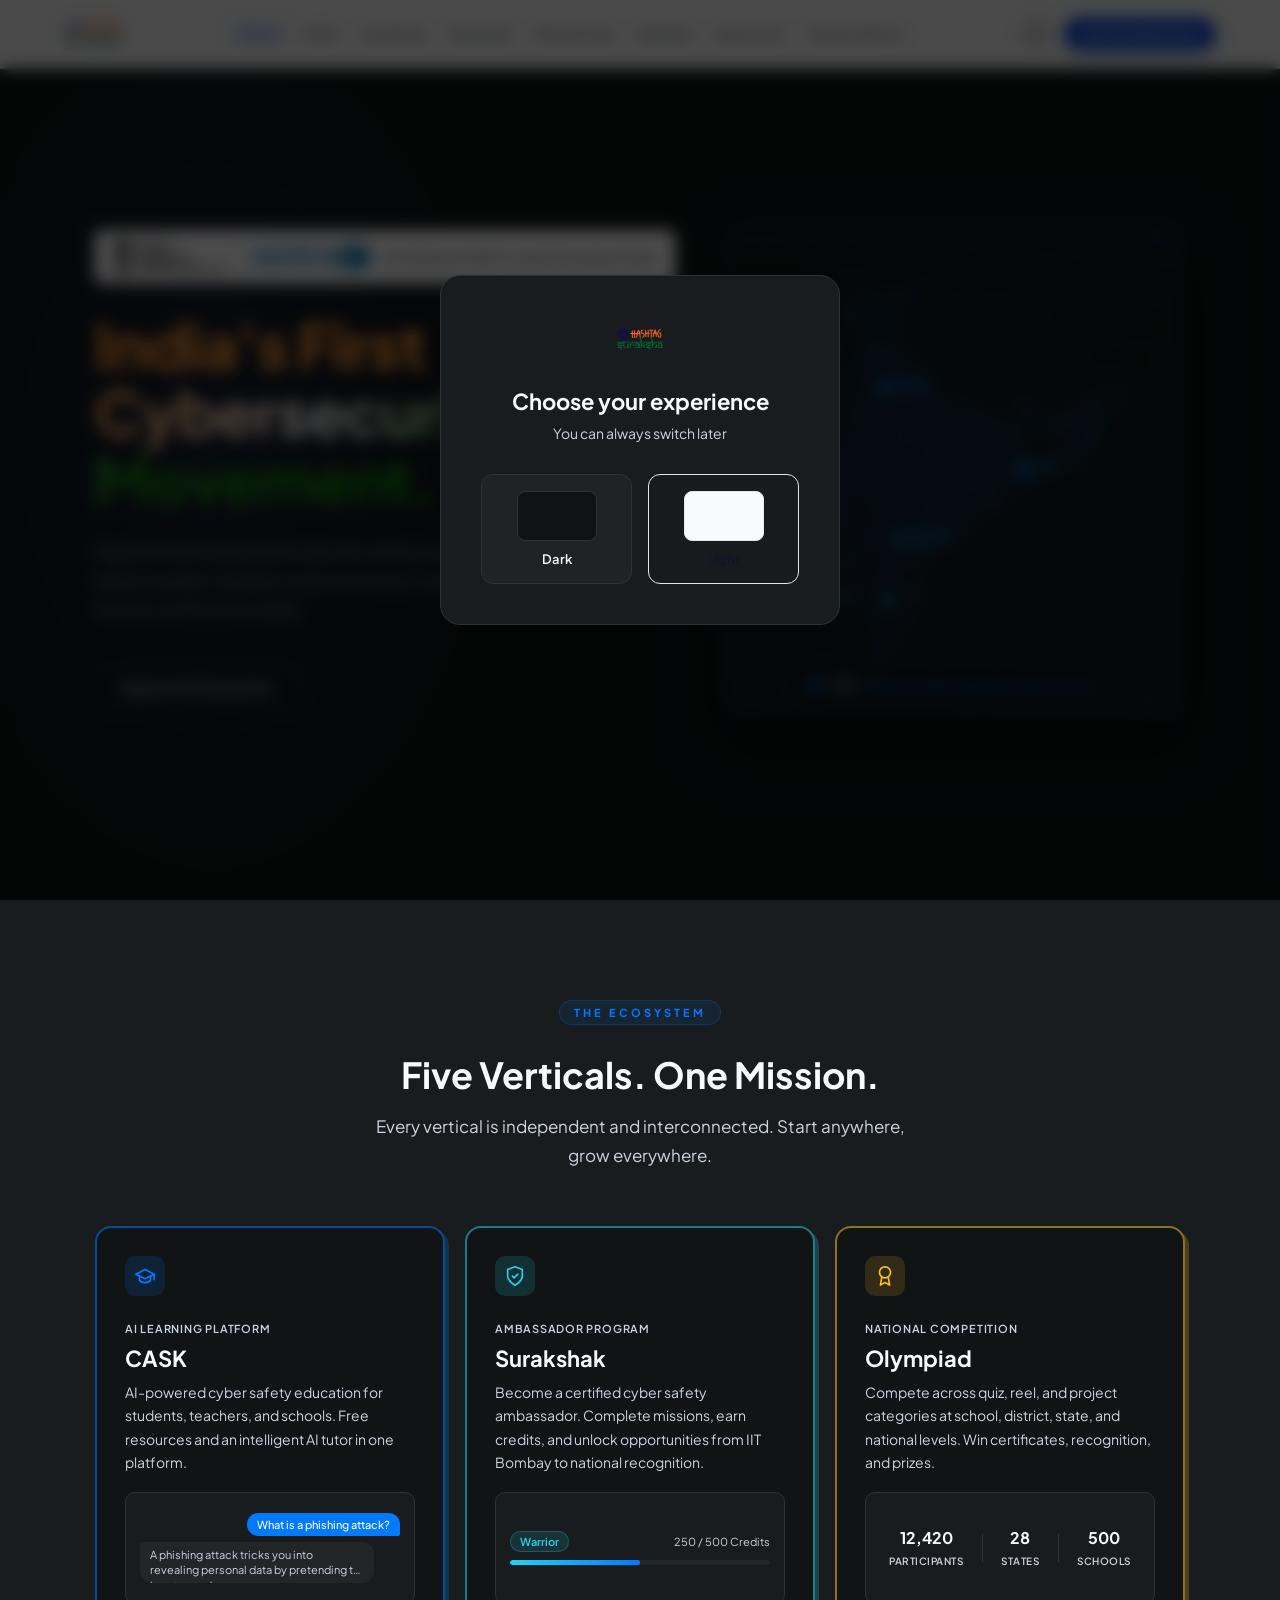
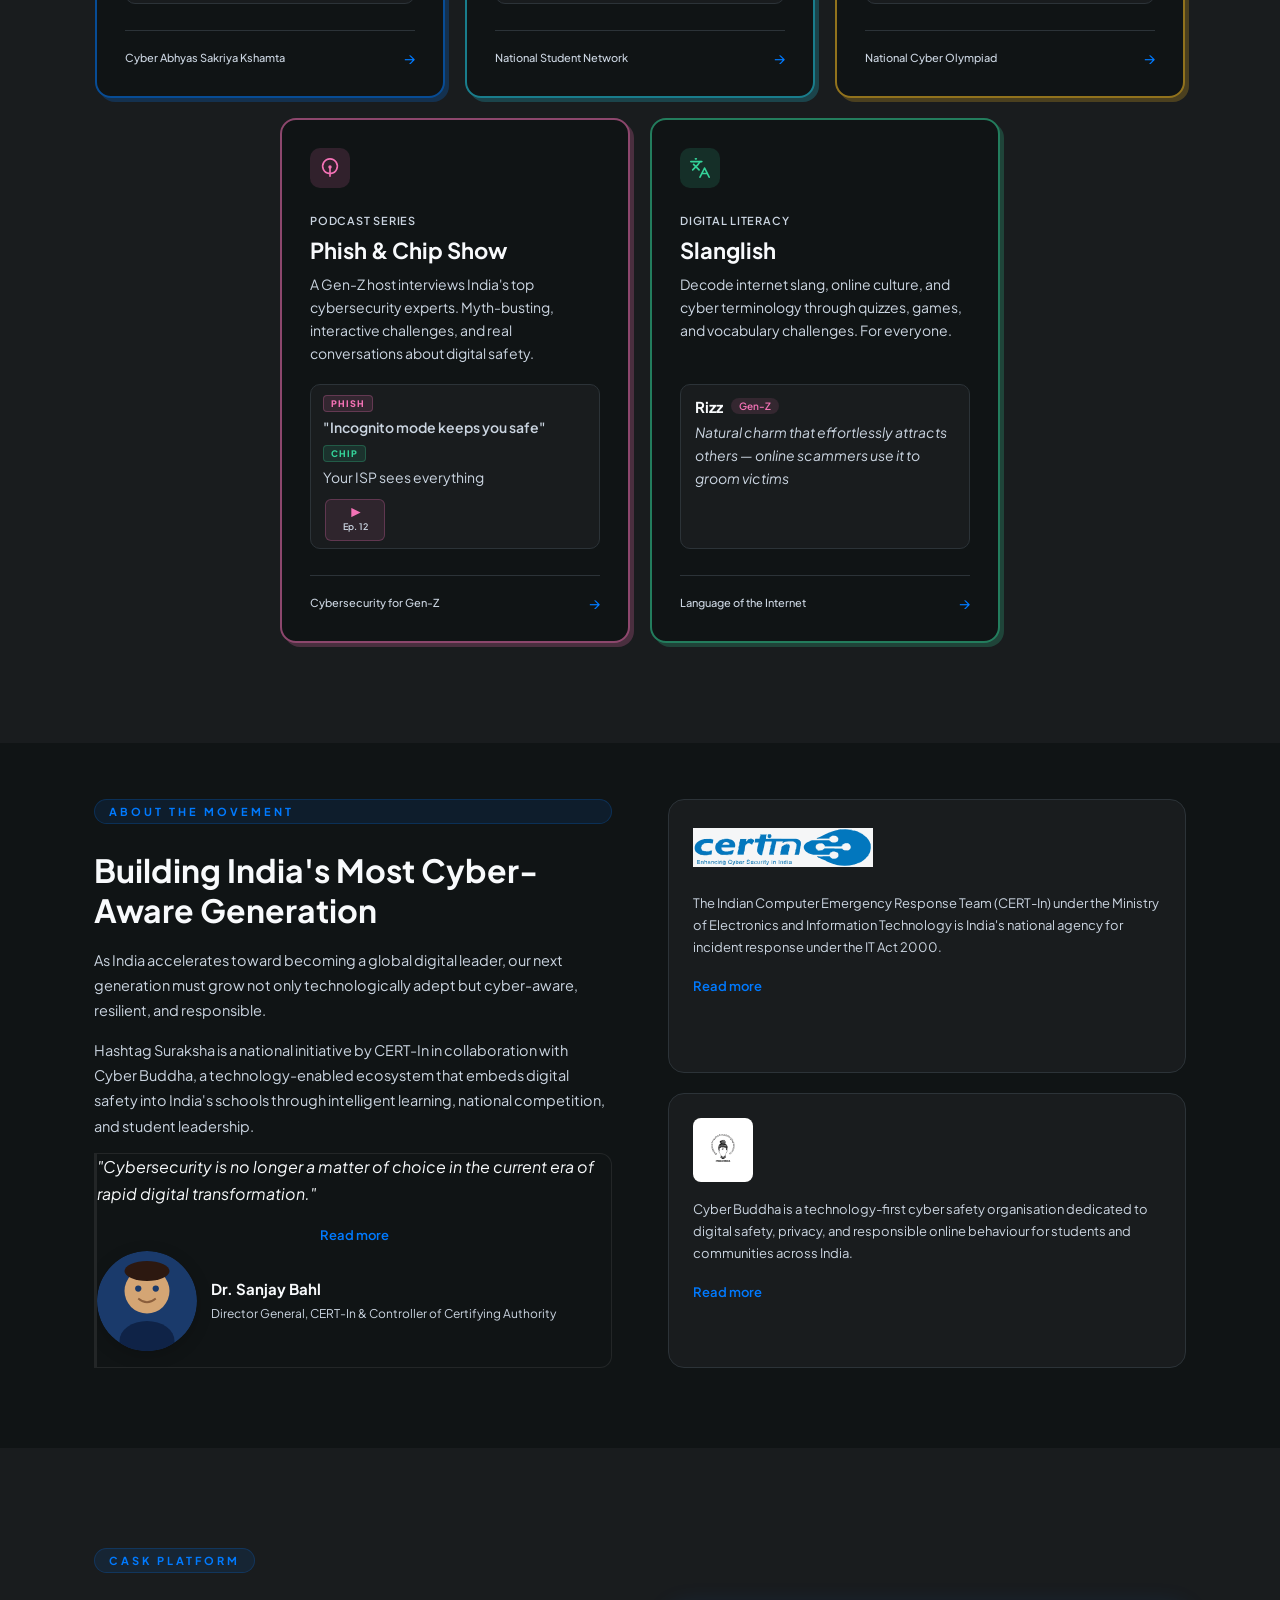
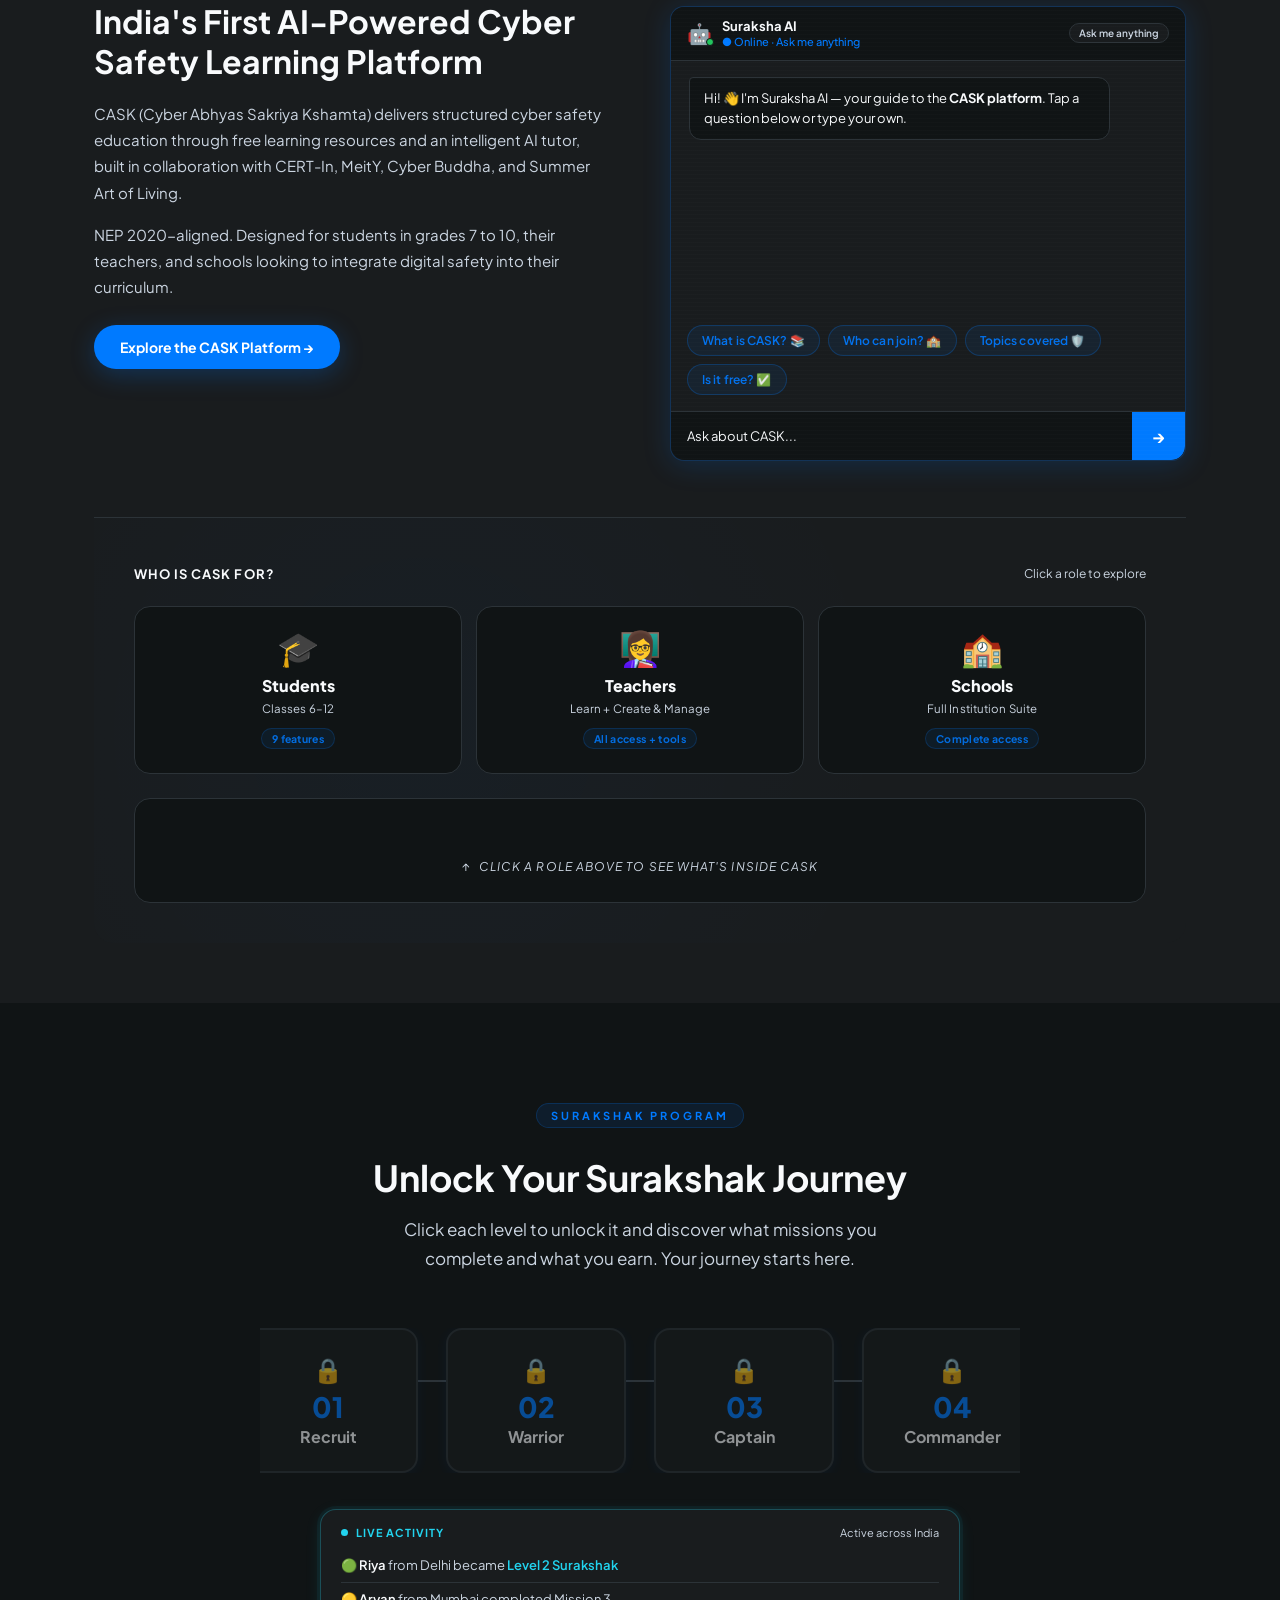
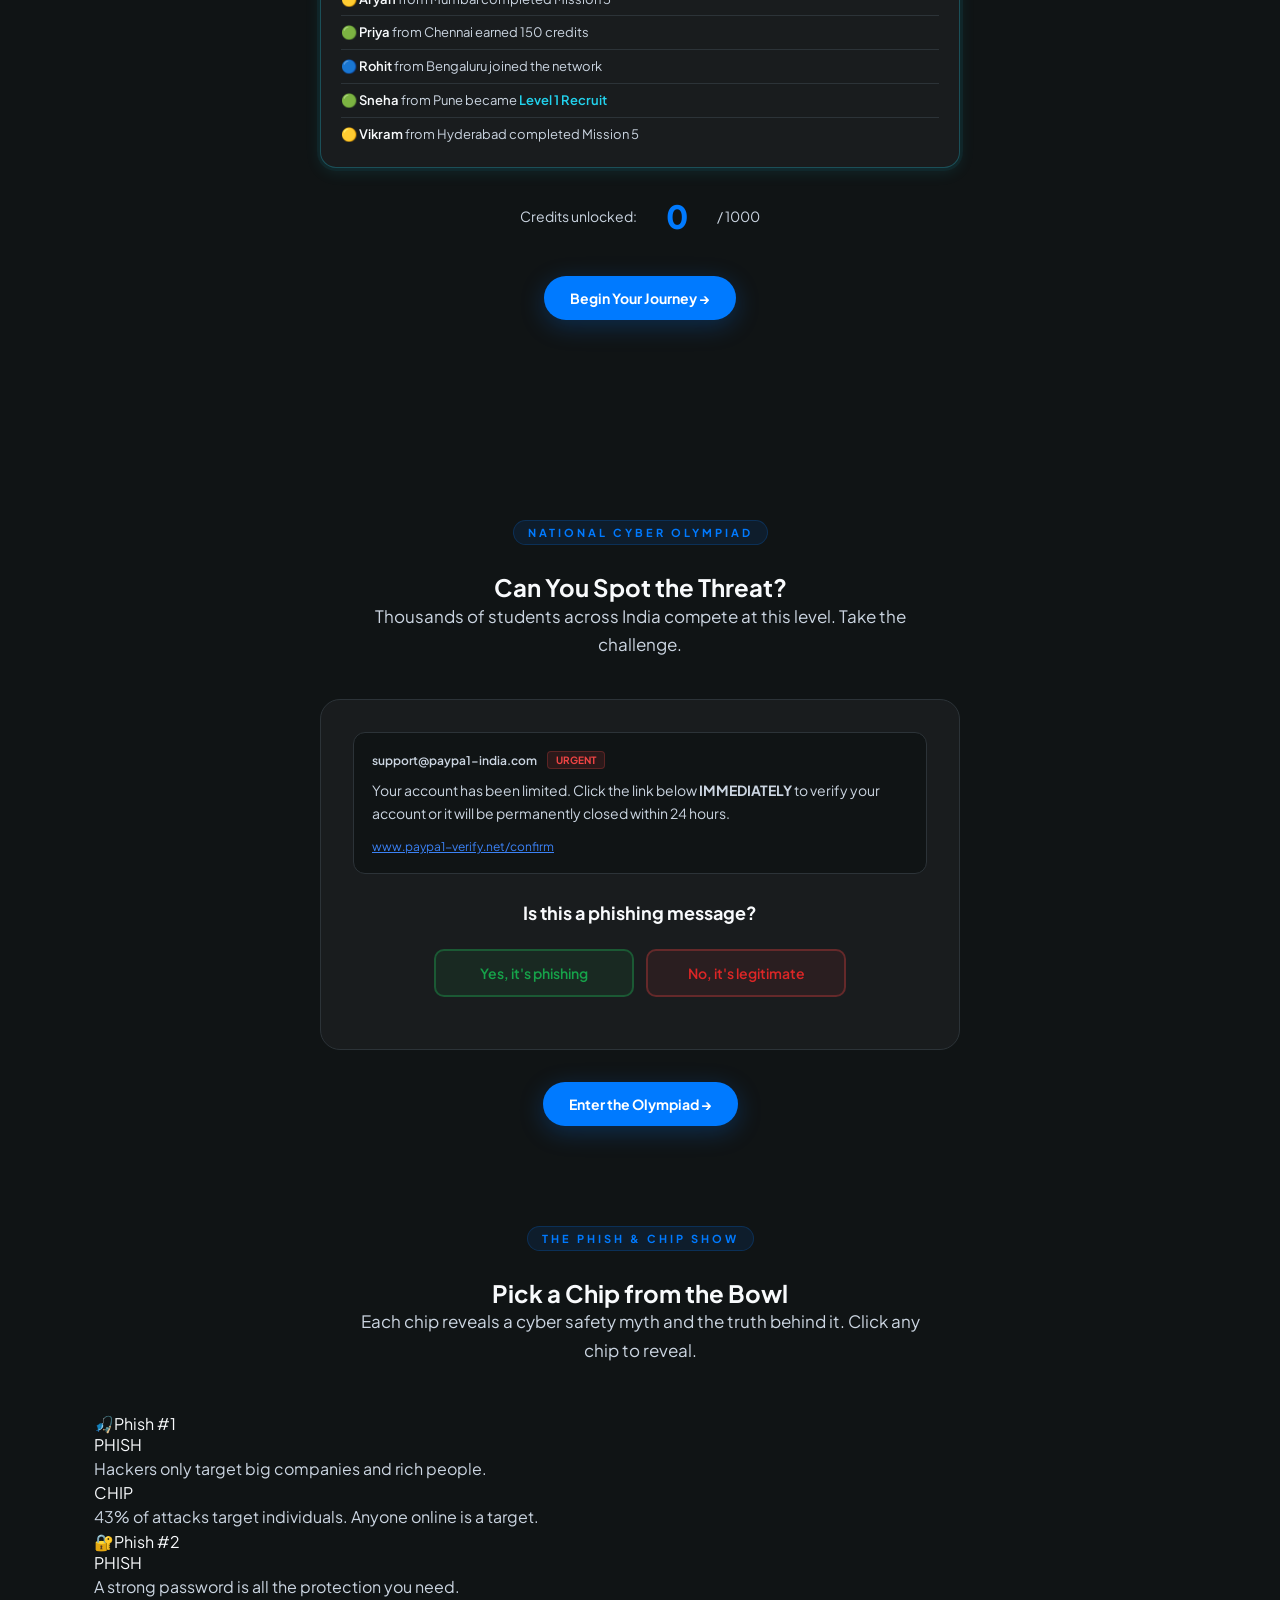
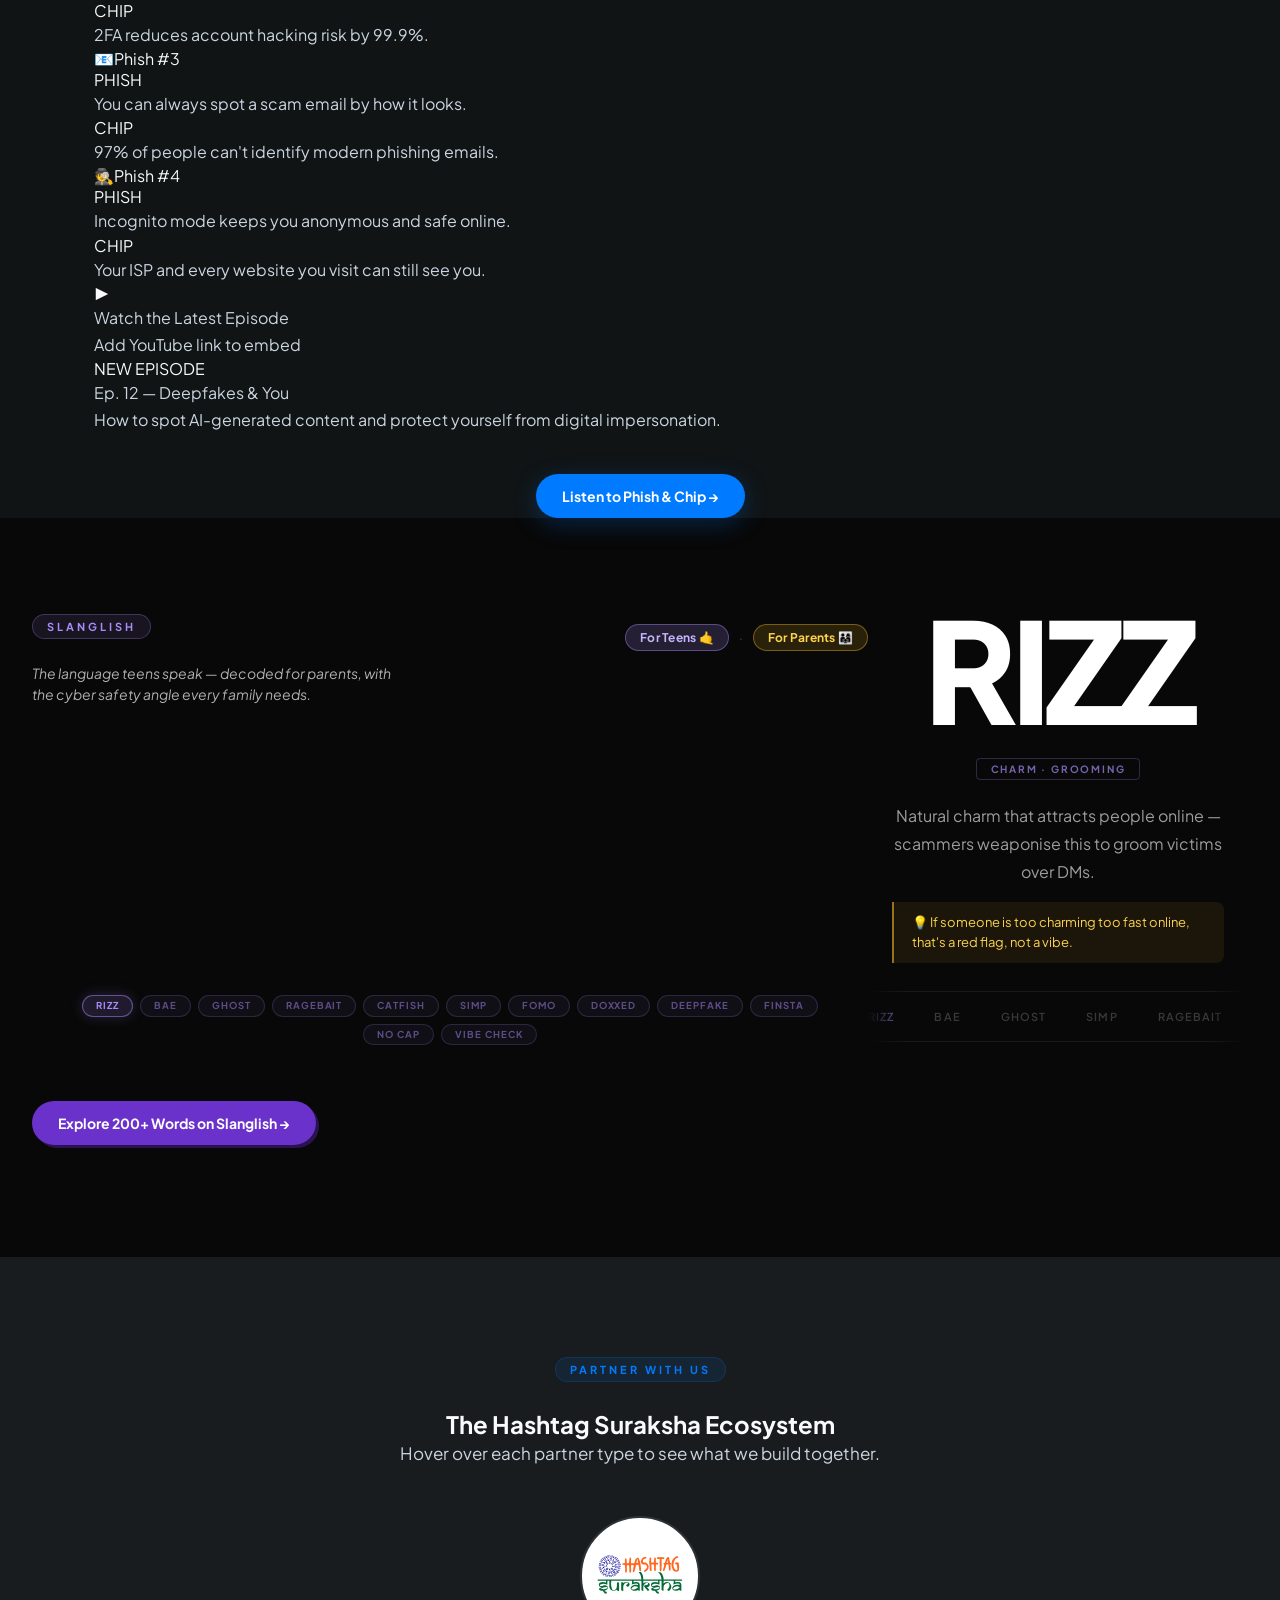
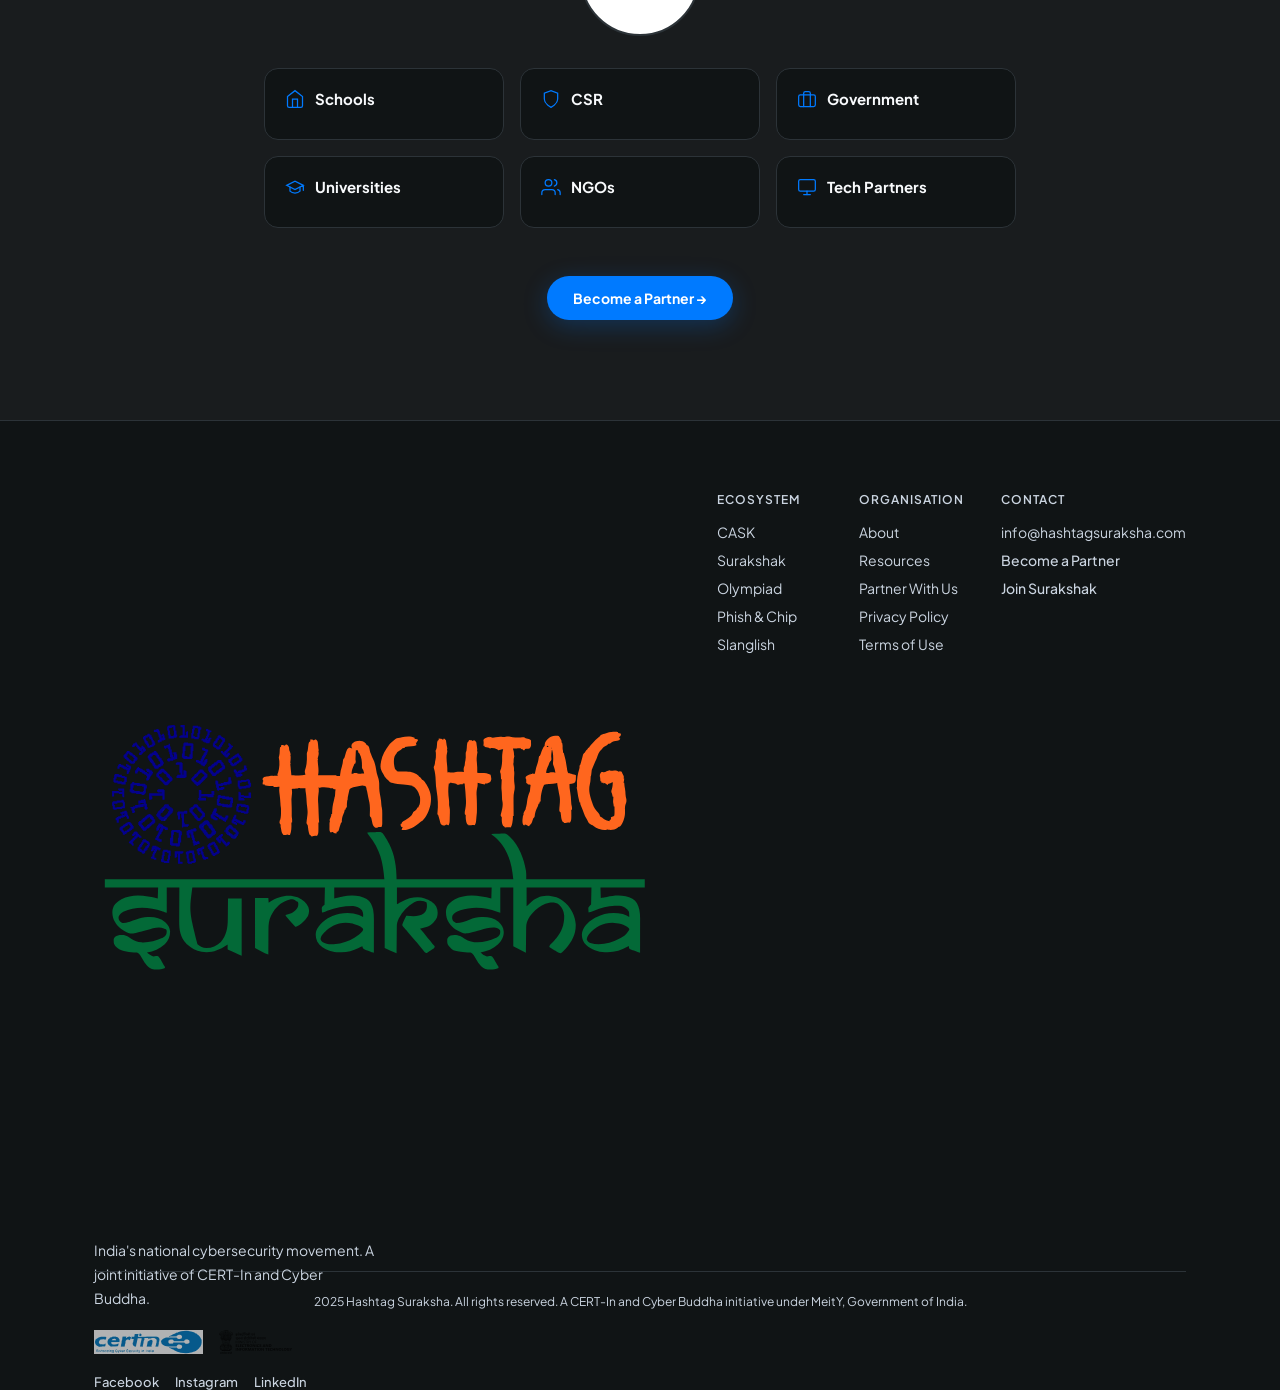
==== map-backup.html @ c699fbd9 "first commit" ====
<!DOCTYPE html>
<html lang="en" data-theme="dark">
<head>
  <meta charset="UTF-8" />
  <meta name="viewport" content="width=device-width, initial-scale=1.0" />
  <title>Hashtag Suraksha — India's National Cyber Safety Movement</title>
  <meta name="description" content="India's national cybersecurity movement. CASK, Surakshak, Olympiad, Phish and Chip, Slanglish. Backed by CERT-In and MeitY." />
  <link href="https://fonts.googleapis.com/css2?family=Plus+Jakarta+Sans:ital,wght@0,400;0,500;0,600;0,700;0,800;1,400&family=Yatra+One&display=swap" rel="stylesheet" />
  <link rel="stylesheet" href="style.css" />
  <link rel="stylesheet" href="global.css" />
  <link rel="stylesheet" href="home.css" />
</head>
<body>

  <div id="cursorGlow" class="cursor-glow"></div>

  <!-- THEME CHOOSER -->
  <div id="themeChooser" class="theme-chooser" role="dialog" aria-modal="true" aria-label="Choose your theme">
    <div class="theme-chooser-inner">
      <div class="theme-chooser-logo">
        <img src="assets/logo-suraksha.svg" alt="Hashtag Suraksha" />
      </div>
      <h2 class="theme-chooser-title">Choose your experience</h2>
      <p class="theme-chooser-sub">You can always switch later</p>
      <div class="theme-options">
        <button class="theme-option" data-theme="dark" aria-label="Dark mode">
          <div class="theme-preview dark-preview"></div>
          <span>Dark</span>
        </button>
        <button class="theme-option" data-theme="light" aria-label="Light mode">
          <div class="theme-preview light-preview"></div>
          <span>Light</span>
        </button>
      </div>
    </div>
  </div>

  <!-- NAV -->
  <nav class="nav" id="navbar">
    <div class="nav-inner">
      <a href="index.html" class="nav-logo">
        <img src="assets/logo-suraksha.svg" alt="#Suraksha" class="nav-logo-img" />
      </a>
      <ul class="nav-links">
        <li><a href="index.html" class="active">Home</a></li>
        <li><a href="platform.html">CASK</a></li>
        <li><a href="surakshak.html">Surakshak</a></li>
        <li><a href="olympiad.html">Olympiad</a></li>
        <li><a href="phishnchip.html">Phish &amp; Chip</a></li>
        <li><a href="slanglish.html">Slanglish</a></li>
        <li><a href="resources.html">Resources</a></li>
        <li><a href="partner.html">Partner With Us</a></li>
      </ul>
      <div class="nav-right">
        <button id="themeToggle" class="theme-toggle-btn" aria-label="Toggle theme">
          <svg class="icon-sun" viewBox="0 0 24 24" fill="none" stroke="currentColor" stroke-width="2"><circle cx="12" cy="12" r="5"/><line x1="12" y1="1" x2="12" y2="3"/><line x1="12" y1="21" x2="12" y2="23"/><line x1="4.22" y1="4.22" x2="5.64" y2="5.64"/><line x1="18.36" y1="18.36" x2="19.78" y2="19.78"/><line x1="1" y1="12" x2="3" y2="12"/><line x1="21" y1="12" x2="23" y2="12"/><line x1="4.22" y1="19.78" x2="5.64" y2="18.36"/><line x1="18.36" y1="5.64" x2="19.78" y2="4.22"/></svg>
          <svg class="icon-moon" viewBox="0 0 24 24" fill="none" stroke="currentColor" stroke-width="2"><path d="M21 12.79A9 9 0 1 1 11.21 3 7 7 0 0 0 21 12.79z"/></svg>
        </button>
        <a href="surakshak.html" class="nav-cta">Join the Movement</a>
      </div>
      <button class="hamburger" id="hamburger">&#9776;</button>
    </div>
    <div class="mobile-menu" id="mobileMenu">
      <a href="index.html">Home</a>
      <a href="platform.html">CASK</a>
      <a href="surakshak.html">Surakshak</a>
      <a href="olympiad.html">Olympiad</a>
      <a href="phishnchip.html">Phish &amp; Chip</a>
      <a href="slanglish.html">Slanglish</a>
      <a href="resources.html">Resources</a>
      <a href="partner.html">Partner With Us</a>
      <a href="surakshak.html" class="mobile-cta">Join the Movement</a>
    </div>
  </nav>

  <!-- HERO -->
  <section class="hero" id="home">
    <div class="container">
      <div class="hero-inner">

        <!-- LEFT: Text -->
        <div class="hero-text">
          <div class="cert-govt-bar">
            <img src="assets/meity.svg" alt="Ministry of Electronics and Information Technology" class="cert-govt-logo" />
            <div class="cert-govt-divider"></div>
            <img src="assets/certin.svg" alt="CERT-In" class="cert-govt-logo" />
            <span class="cert-govt-text">An initiative of CERT-In under the aegis of MeitY</span>
          </div>
          <h1 class="hero-headline"><span class="hero-gradient-text">India's First<br />Cybersecurity<br />Movement.</span></h1>
          <p class="hero-sub">A government-backed ecosystem dedicated to making every Indian student, teacher, and community cyber-safe, digitally literate, and future-ready.</p>
          <div class="hero-actions">
            <a href="#ecosystem" class="btn-hero-outline">Explore the Ecosystem</a>
          </div>
        </div>

        <!-- RIGHT: Premium India Cyber Map Card -->
        <div class="hero-map-col" aria-hidden="true">
          <div class="hero-map-card">

            <!-- Corner brackets -->
            <div class="bracket-tl"></div>
            <div class="bracket-tr"></div>
            <div class="bracket-bl"></div>
            <div class="bracket-br"></div>

            <!-- Coordinate grid -->
            <div class="coord-grid"></div>

            <!-- Scan line -->
            <div class="map-scan-line"></div>

            <!-- Ambient glow -->
            <div style="position:absolute;left:50%;top:45%;transform:translate(-50%,-50%);width:70%;height:80%;background:radial-gradient(ellipse, rgba(0,122,255,0.07) 0%, transparent 70%);pointer-events:none;"></div>

            <!-- Top HUD bar -->
            <div style="position:absolute;top:0;left:0;right:0;display:flex;justify-content:space-between;align-items:center;padding:10px 16px;border-bottom:1px solid rgba(0,122,255,0.1);font-size:9px;font-weight:700;letter-spacing:0.12em;text-transform:uppercase;color:rgba(0,122,255,0.55);z-index:10;font-family:var(--font-ui);">
              <span>SYS:SURAKSHA // MAP-V2</span>
              <span id="heroLiveTime" style="color:rgba(0,122,255,0.4);">00:00:00</span>
              <span>COORD: 20.59°N 78.96°E</span>
            </div>

            <!-- Main SVG Map — Simplemaps accurate India boundaries -->
            <svg viewBox="0 0 1000 1000" fill="none" xmlns="http://www.w3.org/2000/svg" preserveAspectRatio="xMidYMid meet" style="position:absolute;inset:0;width:100%;height:100%;">
              <defs>
                <filter id="mapGlow" x="-15%" y="-15%" width="130%" height="130%">
                  <feGaussianBlur stdDeviation="4" result="blur"/>
                  <feColorMatrix in="blur" type="matrix" values="0 0 0 0 0  0 0.478 0 0 1  0 0 0 0 1  0 0 0 0.6 0" result="coloredBlur"/>
                  <feMerge><feMergeNode in="coloredBlur"/><feMergeNode in="SourceGraphic"/></feMerge>
                </filter>
                <filter id="cityGlow" x="-200%" y="-200%" width="500%" height="500%">
                  <feGaussianBlur stdDeviation="6" result="blur"/>
                  <feColorMatrix in="blur" type="matrix" values="0 0 0 0 0  0 0.478 0 0 1  0 0 0 0 1  0 0 0 0.7 0" result="coloredBlur"/>
                  <feMerge><feMergeNode in="coloredBlur"/><feMergeNode in="SourceGraphic"/></feMerge>
                </filter>
                <filter id="outerGlow" x="-20%" y="-20%" width="140%" height="140%">
                  <feGaussianBlur stdDeviation="8" result="blur"/>
                  <feColorMatrix in="blur" type="matrix" values="0 0 0 0 0  0 0.478 0 0 1  0 0 0 0 1  0 0 0 0.25 0" result="coloredBlur"/>
                  <feMerge><feMergeNode in="coloredBlur"/><feMergeNode in="SourceGraphic"/></feMerge>
                </filter>
                <style>
                  #map-states path { transition: fill 0.2s, stroke 0.2s; }
                  #map-states path:hover { fill: rgba(0,122,255,0.18); stroke: rgba(0,122,255,0.55); cursor: default; }
                </style>
              </defs>

 <g id="map-states" fill="rgba(0,122,255,0.08)" stroke="rgba(0,122,255,0.32)" stroke-width="0.6" stroke-linecap="round" stroke-linejoin="round">
  <path d="M802.5 941.1l-0.2 0.4 0.3 0.4 0.5-0.1 0.4 0.8-0.1 0.3 0.2 0.7 0.1 0.8-0.1 1 0.4 0.2 0.4 0.8 0.1 1.1-0.2 0.3 0.4 0.4 0.2 0.6-0.5 0.5-0.2 0.6 0.2 0.3-0.6 0.3 0.2 0.5-0.3 0.4 0 0.6 0.5 0.2-0.4 1-0.3 0.2-0.4-0.5-0.5 0-0.2 0.4 0.1 0.5-0.5 0.7-0.6-0.2 0.2-1.2-0.4-0.2-0.4-0.6 0.2-0.4-0.5-0.4 0.1-0.5-0.4-0.7-0.4 0-0.2-0.5 0.3-0.3-0.2-0.7-0.4-0.2-0.2-0.6-0.4 0.1-0.3-0.6-0.3-0.2-0.5 0.1-0.1-0.8 0.1-1.1-0.2-0.1-0.2-1.1 0.6-0.4 0-1 0.3-0.4 0.7 0 0.6 0.1 0.6-0.7 1.4-0.1 0-0.3 0.5-0.3 0.6-0.1z m-3.7-5.6l0.3 0.6 0 0.7 0.9 0.6-0.1 0.5-0.3 0.3-0.5 1-0.5 0.2-0.7 0.5-0.3 0.7-0.6 0.5-0.5-0.7 0.1-0.6-0.2-0.5 0.3-0.4-0.1-1.1 0.8-0.5 1.3-0.4-0.1-1.2 0.2-0.2z m-9.1-16l0.8 0.5-0.2 0.9 0.5 0.4 0.3-0.3 0.8 0.9 0.4 1.1-0.4 0.7-0.5-0.8-0.7-0.2-0.5 0.2-0.6 0.5-0.6-0.2-0.3-0.3 0.1-0.7-0.8-0.5-0.2-0.5 0.4-0.4-0.1-0.5 0.4-0.5 0.5 0.1 0.7-0.4z m4.6-0.1l0.4 0.1 0.5 0.9-0.1 1.6-0.1 0.1-1.8-1.5 0.9-0.9 0.2-0.3z m0.8-2.7l0.3 0.4 0.1 1.2 0.2 0.6-0.2 0.2-0.6-0.8 0.3-0.4-0.3-0.3-0.2-0.7 0.4-0.2z m-1.4-2.9l0.5 0.1 0 0.8-0.5 0.7-0.5 0.2-0.1 0.6 0.6 0.7 0.1 0.5 0.5 0.3 0.1 0.6-0.3 0.8-0.9 0.1 0 0.9-0.4 0.1-0.2-1.1 1.1-0.5 0-0.6-0.3-0.2-0.8 0.9-0.1-0.7-0.7-1.3-0.1-1.4 0.6-0.3 0.4-0.3 0.1-0.7 0.9-0.2z m-8-1l0.5 1-0.4 0.2-0.5-0.6 0.4-0.6z m-3-2.5l0.5 0.3-0.3 1-0.2 0.9 0.8 0.9 1.1 0.5 0.3 0.4-0.3 0.5-0.8-0.2-1.1-0.6-0.6-0.7-0.5-0.7 0-1 0.3-0.9 0.8-0.4z m-2.2-3.2l0.3 0.3-0.1 0.6-0.5-0.3 0.3-0.6z m15.6-2.8l0.2 1.2 0.4 0.1 0.2 1.6-0.5 0 0-1.3-0.4-0.8 0.1-0.8z m-22.6-18.6l0.7 0.7 0.3 0.7 0.2 0.8-0.2 0.7-0.4 0.4-0.6 0.2-0.5-0.3-1.1 0.1-0.3-0.6 0-1.9 1.3 0 0.6-0.8z m-7.5-46l1.2 1 0.1 1.4 0.7 0.7-0.1 1.2 0.4 1.1 0 0.6-0.6 0.3 0.1 0.4-0.8 0.6-0.3 0.6 0.1 0.6 0.6 0.2 0.1 0.3-1 1.3 0 0.3-0.9 0.2-0.5-0.2-0.5-0.5-0.8-0.3-0.4 0-0.5 0.4-0.5-0.3 0.7-1.1 0.3-0.9-0.3-0.9-0.4-0.5-0.4 0 0.1-1.5-0.2-0.6 0-1.1 0.5 0 0.5-0.2 0.5-1 0.7-0.5 0.1-0.6 0.5-0.2 0.4-0.5 0.6-0.3z m3.5-17.1l0.7 0.6 0.5 1.6-0.6 1 0.8 0.2-0.1 0.5-1.4 0.7-1.1 0-0.5-0.6 0.3-0.4-0.1-0.5 0.9-0.1 0.1-1-0.4-0.5 0.2-0.8 0.4-0.8 0.3 0.1z m-0.9-2.2l0.2 0.7-0.5-0.1 0.3-0.6z m-10.7-0.1l0.6 0 0.8 0.2 0 0.9 0.1 0.5-0.4 0.5-0.2-0.2-1-0.1-0.2-0.5 0.3-1.3z m8.8-0.3l0.1 0.3 0.6 0 0 0.5-0.3 0.4-0.5 0-0.1-0.9 0.2-0.3z m13.2-6.7l0.3 0.2 0.8-0.2 0.3 0.2-0.6 0.7-0.9-0.5 0.1-0.4z m-11.7-3.7l0.3 0.9-0.3 0.2 0-1.1z m10.2-1.6l0.4-0.3 0.6 0.4 0.1 0.9 0.8 1.4 0.5 1.4-0.3 0.4-0.5-0.1-0.1-0.4-0.9-1.4-0.4 0.1-0.4-0.9-0.7-0.2-0.1-0.5 0.5-0.2 0.5-0.6z m0.6-2.1l0.4 0.1-0.2 1.6-0.2 0.1-0.8-0.8 0-1 0.8 0z m1-1.4l0 0.5 0.2 0.4 0.1 0.8 0.5 0.6-0.1 0.4-0.3 0.4-0.4-0.6-0.5-0.2 0-0.9-0.9-0.1-0.3-0.3-0.2-0.6 0.2-0.2 0.8 0.3 0.9-0.5z m1.2-1.5l0.4 0.5 0.3 1.3-0.2 0.5 0.1 0.6-0.2 0.5-0.4 0.1-0.9-1.3 0.5-1.6 0.4-0.6z m-10.1-0.7l0.1 0.2 0.3 1.7 0.6-0.4 0.5 0.2 0 0.6-0.5 1.2-0.1 0.6 0.5 0.5 0.6 1.2-0.3 0.3-0.6-0.4 0.4 1.3-0.8 0.4-0.3 0.6 0.4 1.5 0.4-1 0.9-0.1 0.3 0.3-0.3 0.9 0.3 0.6-0.9 4.3-0.4 0.3-0.6 0.1-0.5 0.3-0.1 0.8-0.4 0.4-0.4-0.1 0 0.6 0.6 0 0.7-0.9 0.8-0.3 0.3 0.3-0.1 1.5-0.6 1.5-0.2 0.9 0.1 0.2-0.5 0.8-0.3-0.5-0.9 0-0.5-0.4 0.1-0.8-0.6-0.6-0.6-0.6 0.1-1.1-0.4-0.9 0.1-0.7-0.3-0.8-0.4 0.1-0.3 0.6-0.3-0.8 0.1-1.4-0.3-1.6-0.5 0.1-0.3-0.6 0.3-0.7 0-0.6 0.3-0.3 0.2-0.5 0.6-0.6 0.3 0.5 0.3 1 0.6 0.5-0.1-1.4 0.1-0.5 0.1-1.9 0.3-1.5-0.1-0.3 0.1-0.8 0.2-0.6 0.4-1.6 1.2-1.6 0.3 0z m0.8-0.2l0.2 0.3 0.7 0.1 0.1 0.8-0.1 0.5-1.1-0.2 0-1.1 0.2-0.4z m4.7-0.3l0.3 0.7-1.2-0.2 0.9-0.5z m4.8-0.2l0.3 0.7-0.1 0.4-0.5-0.1 0.1-0.9 0.2-0.1z m-10-1l0.3 0.1-0.3 1.3-0.3-0.6 0.3-0.8z m6.3 0.5l-0.5 0.6-0.6-0.6 0.3-0.4 0.4 0.4 0.4 0z m-4.5-0.9l0.4 0.2 0.5-0.2 0.5 0.3 0.8-0.1 0.3 0.1 0.5 1.2-0.8 0.3 0.4 0.6 0.1 0.9-0.6-0.3-0.2 1.2-0.3-0.2-1 1.7-0.2 0.7-0.8 0.6-0.7-0.6 0.1-0.4 0.7-2.2 0.1-0.7-0.1-0.7-0.4-0.2-0.3-0.3 0.3-0.9 0.3 0.3 0.5-0.6-0.1-0.7z m29.1-0.3l0.5 0.8 0.5 0.3-0.1 0.4 0.2 0.9-1.1 0-0.4-0.2-0.3-1.2 0.2-0.6 0.5-0.4z m-27-2.4l0.5 0.1 0.5 0.4-0.7 0.3-0.5-0.4 0.2-0.4z m2.8-0.2l-0.4 0.4 0 0.5-0.3 0.7-0.3-0.2 0.2-0.6 0.1-0.9 0.5-0.3 0.2 0.4z m-6.7-11.6l0 1.5-0.5-0.6 0.5-0.9z m5.1-2.4l0.3 0.2 0 0.7 0.5 0 0.5 1.6 0.2 0.5-0.5 0.7 0.1 0.4 0.6 0.4 0.1 0.7 0.4 0.3-0.4 0.6 0 0.4-0.2 1.1 0 1 0.1 0.8 0.4 1-0.4 1.6-0.4-0.3-0.3 0.4 0.4 0.5-0.2 0.4-0.5 0.4-0.2 0.7-0.5-0.5-0.6 0.3-1.3-0.3 0.3 0.9 0.9 1.2 0.4 0.9-0.3 0.3-0.5-0.1-0.7 0.4-0.6-0.4-0.4 0.3-0.7-0.4-0.6 0.5-0.8 0-0.5-1-0.1-2.4 0.2-0.8-0.1-0.5 0.2-0.6-0.4-0.7 0.1-0.7 0.3-0.5 0-1-0.4-0.4 0.4-0.2 0.2-0.6 0.6-0.1-0.1-0.4 0.3-0.5-0.4-0.7 0.3-0.1 0-0.7-0.3-0.5-0.3-1.3 0.1-1.1 0.4 0 0.9-1 0.6 0 0-0.7 0.9-0.2 0.1 0.3 0.1 0 0.2-0.2 0.1 0.2-0.1 0.2 0.1 0.1 0.9-0.2 0.4-0.4 0.2-0.5z m-5.5-2.2l0.6 0.4 0.1 2.5-0.2 0.7-0.7 0.8 0 0.5-0.5 0.7-0.5-1.3-0.1-0.6 0.4-0.6 0.1-1 0.3-0.7-0.2-0.3 0.4-1 0.3-0.1z m8.5-0.1l-0.4 0.3-0.6 0.9-0.3-0.1 0-0.9 0.5 0.3 0.8-0.5z m-2.2-0.8l0.3 0 0.2 0.8-0.7-0.1 0.2-0.7z m36.8-12.4l0.1 0.7-0.5 0.3-0.2-0.5 0.6-0.5z m-34-3l0.3 0.7 0.1 1.2-0.2 0.6-0.1 0.7 0.1 1.1 0.4 0.4 0.3 1.2 0.5 0.6-0.2 0.5-0.5-0.2-0.4 0.2 0-0.8-0.4 0.2-0.6-0.2-0.7 0.5-0.4-0.7-0.2 0.4 0.1 0.5 0.5 0.1 0.9 0.5 0.9 1.3 0.4-0.1-0.1 0.8-0.6 1.6 0.1 1.1-0.2 0.2 0.2 1.1-0.2 0.7-0.6 1-0.5 0.2-0.5-0.1-0.3 0.4-0.6-0.7-0.2-0.7-0.4 0.3-0.4 0.9 0.2 0.6 0.8 0.7-0.3 0.5-0.5-0.1 0-0.7-0.7 0.1-0.2 0.5 0 0.5-0.5 0.3 0 0.9 0.4 0 0 0.6-0.4 0.1-0.2 0-0.2 0.1-0.1-0.1 0.1-0.2 0-0.2-1.2-0.2-0.2-0.4 0.2-0.6-0.2-0.5 0-0.8 0.6 0 0.1-0.5-0.7-0.4 0.1-1 0-1.1 0.7-0.4-0.3-0.7 0.9-0.5-0.9-0.2 0.6-1.7-0.1-0.7 0.6 0 0.1-0.6-0.4 0-0.5-0.5 0.6-0.7-0.5-0.1 0-0.7 0.3-0.2 0-0.8 0.5-0.6-0.3-0.6 0.8-0.2 0.3-0.4-0.3-0.5 0.1-0.8 0.7-0.1 0-0.5 0.8-0.1-0.5-0.9 0.2-0.1 1.2-0.2 0.3 0.4 0.5-0.2-0.3-0.5 0.3-0.3 0.6 0.4 0.1-0.7 0.3 0.1z m-0.4-2.9l0.3 0.4-0.3 0.5-0.8 0-0.1-0.6 0.9-0.3z m9.6-13.6l0.3 1-0.1 0.8-0.2 0.7-0.3-0.1 0.2-0.7-0.2-1.5 0.3-0.2z m7.5-21.1l-0.2 0.8-0.5 0 0.3-0.7 0.4-0.1z" id="INAN" name="Andaman and Nicobar">
  </path>
  <path d="M355.2 698.3l0.1-1.2-0.2-0.3 0.1-0.8-0.2-0.1-0.3-0.7 0.3-1.2-0.1-0.7-0.3-0.6-0.1-1.2 0.3-0.8 0-0.7-0.2-1.1 0.4-0.5 0.6 0 0.5-0.5 0.6-0.3 0.4 0.3 0.3-0.8-0.2-0.4-1.3-0.7-0.5-0.5-1-0.2-1.2 0.1-0.7 0.3-1-0.5-0.6 0.1-0.6-0.3-1.3-0.5-0.5-0.7-0.4-1.1 1.1-0.2 0.2-0.5 0.7 0.3 1.2-0.1 0-0.5 0.4-0.2 0.9-0.2 0-0.8-0.4-0.1-0.2-0.5 0.8 0 0.4-0.4 0.5 0 0-0.8 0.4-1-0.2-0.2-0.8 0.3-0.5-0.7 1.4-0.4 0.1-0.9-1.3-0.1 0.4-1.4 0-0.5 0.8 0.1 0.2-0.6-0.5-0.8 0.1-0.6-0.1-1.8 0.3-0.2-0.1-1.1 0.5-0.4-0.1-0.6 0.6-0.5-0.2-0.8-0.4-0.8 0-0.4-0.5-0.5 0.1-0.3-1.6-0.5-0.8-0.5-0.4-0.6 0.3-0.9 0.6 0 0-0.6-0.3-0.2 2-1.6-0.6-0.4 0.4-0.7 0.2-0.9-0.1-0.7 0.7 0 0.2 0.4 1-0.2 0-0.7 0.3-0.3-0.6-0.4 0-0.5 0.6-0.4 1.1 0.4 0-0.7 0.7 0.3 0.4 0 0-0.8 0.6-0.1 0.4-0.2 1 0.2 0.1-0.7-0.9-0.7-1 0-0.8-0.3-0.1-0.7-1 0.2-0.6-0.7-0.7 1-0.3-0.8-0.5 0.1-0.3-0.4-0.6-0.1 0-0.6 0.3-0.8-0.2-0.8 0.4-1.2 0.8-0.2 0.2-0.3 0.9-0.3 0.3 0.1 0.6-0.6-0.2-0.5-0.8-0.5-0.6-0.1 0.2-0.5 0.4-0.3 0-0.4 0.8-0.1 0.3-0.4 0.1-0.7 0.7-0.4-0.2-0.8 0.8 0.2 0.1-1.2 0.7-0.1 0.2-0.6-0.2-0.7-0.4 0-0.7-0.7-1.4-0.5-0.2-0.6 0.6-0.6 0.8-0.2 0.1-0.5-0.2-0.8 0.1-0.7-0.5-0.3-0.3-0.8 0.5-0.8-0.4-0.7 0.8-1-0.8-0.4-0.6 0 0.5-0.5-0.4-0.7-0.7-0.2-0.2-0.7 0.8-0.7 0.1-0.9-0.8-0.2 0.1-0.4 0.9 0.1 0.6-0.2-0.3-0.7 0.1-0.5 0.7 0.3 0-0.5-0.4-0.3 0.3-1.3 1.2-0.2 0.1 0.5 0.3 0.3 1.5-0.8 0.5 0.1 0.5-1.1-0.1-0.9-0.4-0.7 0.1-0.9 0.5-0.4 1-0.1 0.4-0.7 0-0.4 0.6-1.1 0.4-1.1 1.9-0.7 0.9 0.3 0.1-0.6-0.5-0.5-0.7-0.3-0.4-0.5-0.1-0.6-0.7 0-0.5-0.1 0.4-1.2-1.1 0.1 0.1-1-1.4 0 0-1.1-0.2-0.2 0.1-1 1 0.3-0.1-0.6 0.1-0.8 0.5-0.1 0.3 0.5 0.4 0 0.1-0.8-0.3-0.5 0.4-0.7 0.1-0.6-0.2-0.3 0.6-1.7 0.5-0.4 0.4 0.1 0-0.6-1.1-0.2 0-0.5 1.4-0.5 0.4-0.4 0.6-0.3 0.8 0.6 0.2 0.4 0.7 0.2 0.5 0.6 0.5 0.3 0 0.6 0.3 0.3 0.7-0.5 0.4 0.3 0.8 0 0.6 0.4 0.9-0.3 0-1.1 0.3-0.7 0.1-0.8-0.5-0.6 0.3-1.3 1-1.1 0.7 0.1 0.6-0.7 0.7 0.2 0.4-0.5-0.1-0.6-0.3-0.5-0.1-1.6 0.4-0.4 0-0.9-0.6-1.5-0.5-0.2 0.4-0.8 0.9 0 0.1-0.4 0.7-0.3 0-0.6 0.4-0.6 0.2-0.8-0.2-0.7-0.6-0.2 0-0.8-1.2-0.3 0.4-1.8 0.7 0.9 1.3 0.1 0.1 0.8 0.3 0.4 0.9 0.4 1.3 0.2 0.4 0.7 0.9-0.8 1.6 0.2 0.5-0.1 0.5 0.2 2.2 0.7 0.4 0.6 0.6-0.4 0.7 0.1 0.6-0.1 0.6 0.6 1.1 0 0.3 0.8 0.2 1-0.2 1.2 0.9 0 0.7-0.4 0.7 0.1 0.7 0.5-0.1 0.9 0.4 0.8 0 0.3-0.7 0.5 0 0.3 0.7 0 0.4-0.3 0.7 0.6 0.9-0.1 0.3 0.4 1.1 0.1 0.1 0.4 0.9 0.4 0.8 0.9 0.6 0.3 0.8-0.2-0.3-0.6 0.2-0.7 0.6-0.5 0.1-0.9 0.2-0.5-0.3-1 0.5 0 1.3 0.6 0.3 0.7 0.7-0.2 0.8 0 0.1 0.3 1.1 0.8 0.8 0 0.4 0.5 0.4 0.6 1.1-0.6 0.1-0.7 0.7-0.2 0.2 0.7 0.5 0.4 0.7 0.3 0.2-0.2 0.2-0.9 0.4-0.8 0.5-0.3 1.1 0 0.9-0.2 0.8-0.6 1 0.2 0.4 0.5 0.6 0.3 0.4 0.9 1.3 1.1 0.9 0.2 1 1 0 0.5 0.7 1.2-0.2 1.4-0.2 0.5 0.1 1.1-0.4 0.4-0.7 1.6 0 0.7 0.6 0.8-1 1-1 0.6-0.3 0.5 0.1 1.3-0.1 0.5 0.3 0.2 0.6-0.3 0.9 0.1 0.3 0.6-0.1 1.3 0.3 1.1-0.1 2.3-0.4 0.6-0.8 0.2 0.6 1 0.4 0.3 2.2 0.6 0.2 0.4 0.4 0.1 0.3 0.8 1 0.5 0.7 0.7 1.4-0.5 0.3 0.5 0.5 0.1 0.4-0.6 1.2-0.2 0.6-0.4 0.8 0.9 0.6 1.8 0.6 1.1 0.7-0.6 0.4 0.4 0.6-0.4 1.3-0.6 1 0 0.7 0.3 0.5 0.9 1.9 1.2 0.4 0.5 0.5 0.2 0.1 0.7 0.4 0.7 0.8 0.5 0.4 0.6-0.1 0.4 0.6 0.4 0.3 1.3 0.6 1.2 0 0.5 0.6 0.7 0.4 1-1.4 0.7 0.1 1.3 0.7 0.3 1-0.1 0.6-0.8-0.1-0.9 0.2-0.3 1 0.3 0.2 0.5-0.5 0.2 0.2 1.7 0.2 0.3 1-0.1 1.2-0.6 0.3-0.3 0.5-0.1 0 0.7-0.6 0.6-0.1 1 0.5 1.3-0.1 0.4 0.3 1.1 0.3 2 0.3 0.2 0.3 2.2 0.2 0.7 0.5 0.7 0.7 0.2 0.5-0.1 0.6-0.9 1.7-1 0.9 0.2 1.7 1 1.7 0 1.9 0.1 0.7 0.1 0.4-0.5 0.3 0.2 0.9-0.2 0.3 0.5 2-0.3 0.6-0.4 1 0.4 0.8-0.7 0.1-0.5 0.5-0.6 0.7-0.2 0.4 0.7 1.5-1 0.6 0.7 0.4 0.8-0.3 0.3-0.5 0.1-0.3 0.3-0.7 0-0.7 0.5-0.1 0.5-0.7 0.5-1.4 0.1-0.4 0.6-0.7 0.3-0.3 0.4 0 0.9-0.5 0.6-0.5 1-0.6 0.6-0.3 0.6 0.6 0.5-0.6 0.9-0.2 2.6-1.5 1.9-0.5 0.3-0.2 0.3-0.8 0.2-1-0.4-0.2-0.5-0.5-0.1-0.9 1.5-0.6 0.5-1.4 0-0.7-0.2-0.5 0.6-0.1 1.1 0.3 0.4-0.5 0.6-0.5 0-1.6 0.6-0.6 0.2-0.6 0-0.4 0.5-1.2 0.2-0.8-0.2-0.6-0.5-0.7 0.1 0.2 0.9 0 0.7-0.7 0.1-0.5-0.1-0.1 0.6-0.3 0.4 0.2 0.4-0.2 0.8 0.1 0.5-0.7 0.7-0.3-0.3-2.1-0.5-0.6-0.3-1.1-0.1-1 0.4-0.3-0.5 0.5-0.3-0.7-0.8-0.9-0.2-1-0.6-0.3 0.4-1.4 0.7-0.3 0.5-0.1 0.8-0.3 0.5-0.5 0-0.2 0.6-0.7-0.2-0.6-0.9-0.1-0.6-0.8 0.6 0.6 1.2-0.5 0.5-0.3 0.7 1.1 0.4 1.2 0.4 0.9 0.6 0.4-0.7 0.8 0.3 0.3-0.4 1.1 0.7 0.4 0-0.1 0.7 0.1 0.8-0.6 0.1 0 1-0.2 0.3 0.8 0.5 0.3 0.6-0.9 0.7-2-0.4-0.9-0.4-0.1-0.7-0.9-0.4-0.1-0.4-0.5-0.2 0 0.5-0.7 0.6-0.4-1.3-0.7 0-0.4-0.4-0.2-1.2-0.3-1.3-1.1-1.5-0.5 0.2-0.7-0.5-0.6 0.1 0-0.7-0.3-0.1-0.5 0.6-0.6 0.6-0.3 0.5-0.7 0.1-0.5-0.2-0.1 0.7-1.1 0-0.2 0.8-0.8 0.8-0.5 1.3 0.6 0.3 0.6 0 0.2 0.8 0.8 0.3-0.5 1.2-0.1 0.8-0.9 0.9-0.7 0.6-0.5 0.9-0.8 0.8-0.5 0-0.6-0.2-0.3-0.3-0.5-1.1-0.3-0.3-1.4 0.2-0.8-0.9-0.2-0.2-0.7 0.3-0.7 0.8-1.1 0-0.8 0.5-0.2 0.4-1.3-0.1-0.7 0.6-1 0.3-1.1 0.1-1.3 0.6-0.2 0.4-0.4 0.3-2.2 0.1-0.8 0.1-1.4 0.4-0.2 0.5-0.8 0.7-0.2 0.8 0.4 1-0.5 0.5-0.2 2.2 0.4 0.7 0.1 1.1-0.1 1.4-0.5 0.6-0.9 0.4-1.4-0.6-1.5 0-0.7-0.2-0.7 0-0.7 0.4-0.9 0.3-1.4 0.8-0.1 0.7 0.5 1.3-0.6 0.7-0.8-0.4-0.2-1-0.2-0.4-0.7 0.2 0.1 1.9-0.8 1.1-0.9 0.7-1 0-0.6-0.1-0.8-0.4-0.5-0.5-0.9-1-0.9-0.1-1.2 1.1-1.7-0.4-1.2-0.3-1.3 0-1 0.6-0.8 0.2-0.6 0.7-0.7 0-0.6-0.2-0.5 0.3 0.2 0.9-0.3 0.7-0.1 0.9-0.4 0.4-0.7 0.2-0.7 0.5 0.1 0.3-0.5 1.1-1 0 0 0.4-0.7 0.2-1-0.4-0.4-0.8-0.3-0.8-0.6 0.1-0.4 1-0.8-0.4-1.2 0-1.2-0.6-0.5 0.1-0.3 0.5-0.6 0-1 0.3-2.3-0.6-0.8 0.3-1.3-0.2-0.9-0.8-0.5 0.1-2.1-0.4z" id="INTG" name="Telangana">
  </path>
  <path d="M427.5 763.5l0.5 0.8-0.5 1.1-0.6-0.8 0.1-0.6 0.5-0.5z m57.7-87.2l0.7-0.2 0.9-0.2 0.4-0.5 0.3 0.5-0.1 0.6-0.5 0.9 0 1-0.6 0.2-0.4-0.9-0.8-0.3 0.3-0.5-0.2-0.6z m-130 22l2.1 0.4 0.5-0.1 0.9 0.8 1.3 0.2 0.8-0.3 2.3 0.6 1-0.3 0.6 0 0.3-0.5 0.5-0.1 1.2 0.6 1.2 0 0.8 0.4 0.4-1 0.6-0.1 0.3 0.8 0.4 0.8 1 0.4 0.7-0.2 0-0.4 1 0 0.5-1.1-0.1-0.3 0.7-0.5 0.7-0.2 0.4-0.4 0.1-0.9 0.3-0.7-0.2-0.9 0.5-0.3 0.6 0.2 0.7 0 0.6-0.7 0.8-0.2 1-0.6 1.3 0 1.2 0.3 1.7 0.4 1.2-1.1 0.9 0.1 0.9 1 0.5 0.5 0.8 0.4 0.6 0.1 1 0 0.9-0.7 0.8-1.1-0.1-1.9 0.7-0.2 0.2 0.4 0.2 1 0.8 0.4 0.6-0.7-0.5-1.3 0.1-0.7 1.4-0.8 0.9-0.3 0.7-0.4 0.7 0 0.7 0.2 1.5 0 1.4 0.6 0.9-0.4 0.5-0.6 0.1-1.4-0.1-1.1-0.4-0.7 0.2-2.2 0.5-0.5-0.4-1 0.2-0.8 0.8-0.7 0.2-0.5 1.4-0.4 0.8-0.1 2.2-0.1 0.4-0.3 0.2-0.4 1.3-0.6 1.1-0.1 1-0.3 0.7-0.6 1.3 0.1 0.2-0.4 0.8-0.5 1.1 0 0.7-0.8 0.7-0.3 0.2 0.2 0.8 0.9 1.4-0.2 0.3 0.3 0.5 1.1 0.3 0.3 0.6 0.2 0.5 0 0.8-0.8 0.5-0.9 0.7-0.6 0.9-0.9 0.1-0.8 0.5-1.2-0.8-0.3-0.2-0.8-0.6 0-0.6-0.3 0.5-1.3 0.8-0.8 0.2-0.8 1.1 0 0.1-0.7 0.5 0.2 0.7-0.1 0.3-0.5 0.6-0.6 0.5-0.6 0.3 0.1 0 0.7 0.6-0.1 0.7 0.5 0.5-0.2 1.1 1.5 0.3 1.3 0.2 1.2 0.4 0.4 0.7 0 0.4 1.3 0.7-0.6 0-0.5 0.5 0.2 0.1 0.4 0.9 0.4 0.1 0.7 0.9 0.4 2 0.4 0.9-0.7-0.3-0.6-0.8-0.5 0.2-0.3 0-1 0.6-0.1-0.1-0.8 0.1-0.7-0.4 0-1.1-0.7-0.3 0.4-0.8-0.3-0.4 0.7-0.9-0.6-1.2-0.4-1.1-0.4 0.3-0.7 0.5-0.5-0.6-1.2 0.8-0.6 0.1 0.6 0.6 0.9 0.7 0.2 0.2-0.6 0.5 0 0.3-0.5 0.1-0.8 0.3-0.5 1.4-0.7 0.3-0.4 1 0.6 0.9 0.2 0.7 0.8-0.5 0.3 0.3 0.5 1-0.4 1.1 0.1 0.6 0.3 2.1 0.5 0.3 0.3 0.7-0.7-0.1-0.5 0.2-0.8-0.2-0.4 0.3-0.4 0.1-0.6 0.5 0.1 0.7-0.1 0-0.7-0.2-0.9 0.7-0.1 0.6 0.5 0.8 0.2 1.2-0.2 0.4-0.5 0.6 0 0.6-0.2 1.6-0.6 0.5 0 0.5-0.6-0.3-0.4 0.1-1.1 0.5-0.6 0.7 0.2 1.4 0 0.6-0.5 0.9-1.5 0.5 0.1 0.2 0.5 1 0.4 0.8-0.2 0.2-0.3 0.5-0.3 1.5-1.9 0.2-2.6 0.6-0.9-0.6-0.5 0.3-0.6 0.6-0.6 0.5-1 0.5-0.6 0-0.9 0.3-0.4 0.7-0.3 0.4-0.6 1.4-0.1 0.7-0.5 0.1-0.5 0.7-0.5 0.7 0 0.3-0.3 0.5-0.1 0.3-0.3-0.4-0.8-0.6-0.7 0.8-0.5 0.4-0.7 0.9-0.4 0.3 0 1.5-0.5 0.4-0.3 0.6-0.2 1.8-1.1 0-0.6 0.6-0.4 0.6 0.4 0.4 0 0.3-0.6 0.6 0.4 1 0.1 0.1 0.4 0.8-0.2 0.4 0.9 0.5 0 0.6 0.4 0.5 0.1 0.1 0.4 0.7-0.2 0.1-0.7-0.3-0.7 0.2-0.4 0.6-0.4 0.5 0.6 0.4-0.3 0.4 0.1 0.2-1-0.3-0.3 0.1-1.4 0.6 0.5 0.2-0.4-0.4-0.7-1.1-0.4-0.1-0.6 0.7-0.5 0-0.5 0.2-1 0.8-0.1 0.4-0.4 0.3-0.7-0.3-0.3-1-0.1 0.4-0.6 0.4-0.3 0.3-0.6-0.7-1 0.5-0.4 0.5-0.8 0.8-0.8 0.3-0.6 1-1.1 0.2 0.6 0.5 0.3 0.6 0.1 0.2 1-0.3 0.3 0.3 0.4 0.7 0.2-0.5 0.8 0 0.6 0.5 0 1.3 0.6-0.3 1.4-0.1 1.1 0.1 0.7 0.5 0.2 0.6 0.6 0.5-0.5-0.1-0.3 0.5-1 0.9-0.2 0.2-0.3 0.8-0.1 0.5-0.5 0.4-0.1 0.5-0.6-0.2-0.5 0.3-0.6-0.3-0.8 0.6-0.6 0.5 0.2 1.4 0.8 0.4-0.2 0.2 0.6-0.1 0.4 0.4 0.6 0.7-0.1 0.2 0.3 0.7-0.2 0.5 0.1 0.4-0.6 0.5-0.1 0.8 0.2 0.4-0.2 0.3-0.4-0.6-0.8-0.2-0.5-0.5-0.3 0.9-0.9 0.6-1.1 0.4-0.5-0.4-0.3-0.6 0.3-0.5-0.4-0.2-0.5 0.3-0.4-0.8-0.3 0.4-0.5-0.3-1 1.1-0.4 0.7-1.5 0.3-0.2 1.2-1.7 0.5 0.4 0.5 0 0.5 0.4 1-0.1 0.5-0.3 0.7 0 0.4-0.9 0.6-0.3 0.5 0 1.1-0.2 0.3-0.4 0.7-0.4 0-0.4 0.4-0.3-0.7-0.4-1.1-1.4 0.4-0.3 0-0.6-0.9-0.2-0.4-0.2-0.2-0.7 0.6 0.1 0.2-0.6 0.5-0.1 0.2 0.5 0.7-0.2 0.6 0.1 0.2 0.5 0.7 0.9 0.6-0.3-0.4-0.7 0-0.5 0.7 0 0.1-0.7-0.4-0.3-0.1-1 0.5-0.2 0.4 0.6 0.3-0.3 0.3 1.2-0.6-0.1 0.1 0.5 1 0.2 0-0.7 0.5-0.7 0.8 0.1 0-0.8 0.7-0.5-0.3-0.8 0.7-0.6 0.7 0.8 0.3 0.8 0 0.3 0.7 0.9 0.5 0.9 0.1 0.8 0.6 0.3 0.5 1.7 0.7 0.5 0.2-0.5-0.4-0.8-0.4 0-0.2-1.1 1.3-0.7 0.7 1.7 0 0.4 0.6 0.7 0.2 0.6-0.2 0.5 0.2 0.6 0.6 0.4 0.1 0.6 1.1 0 0.7 0.3 1.3 0.2 0.7-0.1 1.1 0.6 0.5 0.9 0.7 0.2 1.2-0.6 0.6-0.3 0.6 0.2 1-0.5 0.8 0.4 0.4-0.1 0.7-0.4 0.4 0.2 0.9-0.3-0.1-0.5 0.4 0-0.3-1.6 0.8 0.4 0.7-0.9 0.6-0.2 0.5-0.7-0.3-0.7 0.6-0.8-0.1-0.3-0.2-0.2-0.1-0.2 0-0.2-0.3-0.5 0.2 0 0 0.2 0.5 0.3 0.9 0.5 0.1-0.4 0.1-0.4 0.3-0.4 0.2-0.1 0.3-0.4 1.1-0.2 0.3-0.4 0.2-0.1 0.1 0.1 0.2-0.1-0.1 0.8 0.4 0.6 0.3-0.5 0.3-0.4 0-0.1 0.3-0.2 0.1 0.1 0.1 0.1 0.2-0.2 0.3 0 0.2 0.1 0.2-0.4-0.5-0.5-0.3 0.2-0.2 0.1-0.2-0.5-0.3-0.1-0.3-0.6 0.9-0.2 0.5 0 0.4 0 0.1-0.4 0-0.6 0.4 0.2 0.5 0 0.1-0.1-0.1 0.8-0.1 0.1 0.1 0.3 0 0.1 0.6 0.3 0.3 0.2 0.8 0.5-2 2.9-0.6 0.2 0.1 0.4-1.5 1.4-0.7 0.9-0.3 1-0.6 0.6 0 0.6-0.7 0.7-1.1 1-1.3 1.7-0.1 0.4-2.1 2.2-0.2 0.9-1.9 1.6-1.8 1.7-1.8 1.9-0.8 1.4 0.1 0.4-1.6 1.1-1.6 0.8-1.7 0.9-1.7 0.6-0.7 0.6-2.1 0.8-2 1.1-1.2 0.8-0.7 0.6-2 1.4-0.3 0.4 0 0.5-0.8 0.9-1.1 0.7-1 0.8 0.1 0.3-0.3 0.5-0.7 0.4-0.3 1.3-0.5 0.5-0.1 0.4-0.9 0.7-0.3 0.9-0.8 0.4-0.4 0.5-0.1 0.5-1 0.9-0.5 0.3-0.2 0.7-0.5 0.5-1.1 0.5-0.4 0.4-1.5 0.5-0.7 0.3-1.3 0.6-0.7 0.4-0.6 0.8-0.9 0.3-0.7 0.5-1.1 0.4-0.5 0.4-0.8 0.2-2.2 1.1-1.5 0.7-2.2 1.3-2.5 1.6-1.2 0.9-1.4 1.1-2.9 2.9-0.8 0.9-0.7 1.4 0.2 0.4-0.4 0.6 0.1 0.5-0.6 0.1 0 0.9 0.5 0.8 0.3 0 0.9 0.6 0.7 0 0.6 0.2-0.2 0.8 0.1 0.3-0.4 1.6 0 0.5-0.7 0.1-0.5 0.6-0.5-0.3-1.6 0.1-0.7-0.5-0.5 0.6 0.4 0.2 0.6 0 0.9 0.5 0.3 0 0.1 0.7-0.2 0.4 0.6 0.5 0.6 1.3-0.2 0.5-0.3 0-0.5 0.6-1.1 0.4-4.1 2.1-1.2 0.7-2.3 1.3-1.4 0.2-1.4 0.5-1.9 1-1.5 0.7-0.9-0.6-1-0.1-2.4-0.3-0.5-0.4-0.9 0.2-1.1 0-2.1 0.3-2 0.8-1 0.6-1.1 1.2-0.7 1.2-0.3 0.9-0.1 0.9-0.4 1.2-1.3 2.4 0 0.6 0.1 0.7-0.4 0.3-1.1 0.9-1.1 1.3-0.8 0.8-0.6 0.8-0.1 0.7 0.3 0.7 0 0.6-0.2 0.3-1.7 0.9-0.5-0.1-2.2 0.3-0.4-0.1-0.5-0.9 0.2-0.4-0.5-1.4 0.5-0.2 0-0.5-0.7-0.8-2-0.5-0.8-0.1-1.1 0.1-2.1 0.5-1.6 0.6-1.6 0.7-1.8 1.1-1.2 0.8-0.8 0.8-1.1 1.3-0.9 2.1-0.3 1.4 0 0.3-0.3 0.7-0.4 1.4-2 2.6-0.5 0.8-0.4 1-0.4 1.4 0.2 1.2-0.1 0.7-0.5 1.1-0.5 1.9 0.1 1.8 0.5 2.8 0.3 1.1 0.1 1.9 0.5 1.5 0.2 0.7 0.9 1.2 0.6 2.3 0.2 0.3 0.7 0.5 0 0.4-0.4 1.3-0.3 3-0.1 1.8-0.6 1.8-0.2 0.8-0.3 1.6-0.1 1.3 0.2 1.9 0.4 2 0.3 0.8 0.4 0.5 0.6 1.7 0.7 1.3 0.4 1.3 0.3 0.3 0.2 1.1-0.5 1.9-0.1 1.2 0.3 1.6 0.8 1.6 0.8 2.4 0.4 0.8-0.6-0.1-0.3-1.5-0.3-0.4-0.2-1.3-1.1-1.3-0.3-0.6-0.7-0.6 0-0.6-0.9-0.9-0.4 0.3 0.2 0.9-0.2 1.3-0.4 0.1-0.6-1.2-0.4 0-0.5 0.5 0 0.8-0.5 0.7 0.6 0.7 0.3 0.2 0.7 0.9 0.8 0.2 0.6 0.6 0.4-0.1 1.7 0.3 0.6 0.3 0.4 0.8 0.5 0.5 0.5 0 0.1 1.5-1.1-0.5 0.1-0.5-0.3-0.2-0.2-0.9-0.4-0.5-0.8-0.5-0.6 0.2-0.9 0-0.1-0.1-0.2 0-0.2-0.1-0.2-0.3-0.1-0.1-0.3-0.1-0.6-0.1-0.1-0.2-0.2-0.4-0.3-0.1-0.1 0.1-0.1-0.3-0.7 0.4-0.7-0.1-0.3-0.2-0.5 0.2 0.8 0.7 0.5 0 0 0.5-0.9-0.1-0.3 0.8-0.9 0.2 0.1 0.9-0.9 0.4 0.1 0.6 0.5 0.3-0.8 1-0.6 0.1-1.4 0.9-1.4-0.1-0.6 0.7-0.7-0.6-0.2 0.6-0.6 0.4 0.8 0.6 0.8 0.5-1 0.9-0.4-0.6-0.4 0.1-0.5 0.3-0.1-0.6-0.6-0.3 0.3-0.6-0.4-0.7-1 0.2-0.3 0.4-0.5-0.2-0.5 0.5-0.5 0-0.7-0.9-0.1-0.9-1.1-0.1-1.2-0.2-1 0-1.2 0.6 0.9 0.5 0.4-0.1 0 0.6-0.4 0.8 0.1 0.7 0.7-0.5 0.3 0.4-0.7 0.2 0 0.7-1 0-0.4 0.2-0.2 0.6-0.4-0.2 0.1 1.1-1.4 0.3-0.7-0.2-0.1-0.5-1.2 0.1-0.3 1.1-0.6 0.2-0.7 1 0.2 0.4-0.1 0.6-0.5 0.3-0.9-0.4-0.4-0.1-0.6 0.3-0.4 0-0.4-0.7-1.5-0.5-0.5-0.6-1 0.4-0.9-0.1-0.8 1.3-0.1-1.4-1.3 0-0.9-0.1-0.6 0.6-1 0.2-1.1-0.3-0.2 1.5-1.2-0.4-0.2 0.4-0.6 0.6 0 0.2 0.7 1.6-0.6 0.1-0.5 1.1 0 0.5-0.4 0.5 0.2 0.8-0.3 0.2-0.2 1-0.6 0.5-0.3 0.6 0.1 0.9-0.7 0.5-0.3-0.7-0.6-0.7 0 1.7-0.5 0.3-0.5-0.1 0.1 1.2-2.5 0.2-1.6-1.1-0.5-0.1-0.7-1.1-1.1 0.1 0.1 0.4-0.8 0-0.2-0.6 0.7-0.2 0.3-0.5-0.2-0.9 0.2-0.2 0.3-1.4 0-1 0.6-0.3 0.4 0.2 0.7 0.1 0-0.5 0.4-0.8 0.3 0.1 0.5-1.1 0.9 0.9 0.2-0.3 0.4 0.4 0.4 0.1 0.5-0.3 0.1 0.6 0.5 0.3 0-0.7-0.9-0.9 0-1.2 1 0.1 0-0.4-0.3-1 0.1-0.5 0.4-0.3 1-0.3-0.1-0.5 0.4-0.4 0-0.4-0.2-0.6 0.8-0.3 0.1-0.6 0.8-0.1-0.4-0.9 0.1-1.3 0.5-0.8-0.3-0.3-1-0.1-0.2 0.6-0.6-0.6-0.8-0.5-0.1-0.4-0.8 0.3-0.2-0.5-0.4 0-0.7 0.3 0.2-0.8-1.2-0.6 0.5-1-0.3-1.7 0.2-1.2 0.5-1.1 0.3-0.9-0.5-0.5-1 0.1-0.8-0.1-1.7 0.2-0.7-0.3-0.5 0.1-0.5 0.7-0.3-0.6 0.4-0.4 0-0.6-0.9-0.3 0-0.6-0.4-0.1-1 0.1-0.8 0.3 0-0.4-0.4-0.4 0-0.7 0.5 0.2 0.6-0.1 0.1-0.7-0.7-0.7 0.8-0.8 0.2-0.4-0.3-0.7 0.2-0.5-0.3-0.9-0.8-0.1-0.1-0.5-0.9-0.4 0 1-1.5-0.3-0.5 1.2-0.5-0.1-0.2-1.3 0.2-0.4 0.8-0.3-0.1-0.8 0.1-0.7-0.4-0.1-0.3 0.7-1.1 0.8-0.6-0.4-0.1-0.5-0.7 0.1-1.3-0.1-0.2 0.4 0.1 0.6 0.3 0.2 0.2 0.8-0.7 0.5-0.8 0.3-0.1 0.6-1.1 0.2-0.4 0.3-0.1 1.5-0.4-0.6-0.8 0.2 0.1-0.7-0.6 0.1-0.9 0.4 0 0.9-0.6-0.4-0.3 0.3-1 0.3-0.2-0.6-0.5 0 0.2 1-0.2 0.5-0.4 0-0.1-0.4-0.6 0 0.1 0.5-0.2 0.2-0.7 0.1-0.2-0.6 0.3-0.5 0.2-0.8-0.3-1.2-0.3-0.5-0.3 0.4-0.6-0.3 0.5-0.8-1.5-0.1-0.5-0.4-0.9 0.5-0.4-0.8-0.5 0.3-1 0.2-0.3-1.6-0.4 0-0.9 1.1-0.5-0.2 0.2-1.1-0.1-0.4-0.6 0.5 0.3 0.9-0.7 0.2-0.4 0.5 0.5 0.2 0.5 0.5-0.2 0.5 0.4 0.8-0.1 0.4-1.2 0.2-0.8-0.3-0.4 0.2 0 0.4-0.5 0-0.7-0.9-0.4 0-0.3 1.1-0.5-0.3-0.3-1.2 0.1-0.5-0.4-0.2 1-1.1 0.3-1.3 0.7-0.1-0.2-0.8-0.7-0.6-0.6-0.2 0.2-0.7-0.5-0.5-0.8-0.3-0.4-0.4 0.1-0.7 1-0.1-0.1-0.8-0.5-0.2-0.2-0.7-0.6-0.5-0.3 0.2-0.7-0.3 0.2-0.8 0.7 0.1 0.5-0.3 0.1-0.6 0.5 0.4 1.7 0.1-0.2 1.2 0.1 0.6-0.2 0.4 0.4 0.3 0 0.8 1.2 0.2 0.6 0.3 0.9-0.2 0.3 1.3 0.6 0.2 0.4-0.5 0.7 0.1 0.6-0.1 0.7 0.1 0.8-0.7 0.2 0.6 0.6-0.5 0.3 0 0.6 1.1 0.5 0.1-0.3 0.9 0.6 0.3-0.6 0.8 0.2 0.4 1.1 0 0.2 0.5 0.6-0.4-0.3-1.2 0.6-0.2 0-0.7-0.3-0.2-0.9 0.1-0.3-0.3 0.2-0.7-0.5-0.2-1-0.2 0.3-0.9 0.3 0 0.6-0.5 0.2-0.5 0.5-0.4-0.2-0.4-1 0.4-0.1-0.6 0.8-0.1 0.3-1 2 0 1 0.4 0.3-0.6-0.5-1.6 0.2-0.9-0.5-0.7-0.7 0.3-0.3-0.1-0.1-0.9-0.4-0.3-0.9-0.3-0.4 0.4-0.1 0.6 0.4 1 0.3 0 0.4 1.6-0.9 0.3-0.2-0.7-0.5-0.4 0.1-1.1-2.2-0.2 0-1.5-0.6 0.1-0.4 0.3-1.3 0.1-1.2-0.7-0.6 0.2-0.1 0.8-0.4 0.4-0.1 0.7 0.2 0.2-0.2 1-0.4 0.3-0.5 0-0.7-0.8-0.5-0.1-0.8 0.3-0.5-0.2-0.9 0.1-0.4-0.1-0.3-1 0.5-0.2 0-0.7-1.2-0.4-0.6-0.9 0.1-1.1 0.4-0.1 0.5-0.5 0.7 0.3 0.1-1.2 0.4 0 0.4-1-1.8-0.1-0.7 0.3-0.5-0.1-0.5-1-1.2-0.5-0.4-0.7-0.2-0.7-0.5-0.5 0.3-2.2 0.7-1.7-0.5-1.3 1.5-0.2 0.2-1.2 0.2-0.3 0.1-0.7-0.2-0.7 0.4-0.1 0.2-1.3-0.1-0.7-0.6 0.1-0.4 0.2-0.3-0.3-0.5 0-0.9-0.2-0.2-0.4 0.7-0.9-0.3-1.1 0-0.3 0.7-0.7 0.6 0.4 0.5 0.1 0.6 0.4 0.5 0.8 1 0 1 0.2 0.4 0.3 1-0.5 1.2 0-0.1 0.7 1 0.2 0.1-0.7 0.7-0.2 0.5-1.1 0-0.7 0.6-0.4 0.1-0.7-0.5-0.1 0.1-0.4 0.6 0 0.1-0.5-0.1-0.7-0.5-0.7-0.6-0.1 0.6-0.9 0.7 0-0.5-0.5 0-0.5-0.9-0.1-0.2-1-1.1 0.2-0.1-0.5-0.7-0.6 0.1-0.7-0.4-0.5 0-1-0.6-0.4-0.3-0.5-0.7-0.7 0.1-0.4 0.6 0.2 0.9 0 0-0.8-0.1-1.4 0.1-0.6 0-0.9 1.1-0.3 0.4-0.4 0.9 0.8 0.3-1-0.7-0.5-0.7-0.4 0.2-0.5-0.2-0.3-0.8-0.1 0-0.8 0.4-0.8 0.1-1.2-1-0.1 0.1-0.8 1.2-1.6 0.8-0.4 0.7-0.2 0.4-0.3 1-0.2 1.5-0.1 0.4-0.2 0.9 0.3 1.9 0.1 0.6 0.3 0.9 0 0.5-0.2 1.1 0.4 1.2 0.2z" id="INAP" name="Andhra Pradesh">
  </path>
  <path d="M840.5 381.3l0-0.8-0.5-0.7 0-0.6 0.7-0.9-0.8-0.4-0.4-1.3-0.4-0.7 0.8-0.7 0.4 0 0.1-1.1-0.4-0.4-0.3-0.8 0.2-0.3-0.5-0.6 0.1-0.5-0.1-1.1 0.5 0.3 0.7-0.3 0.2 0.4 0.8-0.6 0-0.2 0.9-0.8 1.6-1 1.1-0.1 0.3-0.4 1.1-0.2 0.2-0.6 0.1-1.1-0.3-0.5 0.8-1.2 1.3-0.7 1.1 0.6 0.4 0.6 1.3-0.2 1.3-0.6 1.1-0.1 0.2-0.2 1.4-0.4 0.7 0 1.4-0.4 0.3 0.8 0.7 0.1 0.3-0.9 1.5-0.8 0.2-0.6 0.6-0.4 0.6-0.7-0.4-0.9-0.7-1-1.1-0.3-0.6 0.2-0.3 0.8-0.5-1-0.5 0.5-0.4 0 0.3-1 0.4-0.3 0.1-0.9 0.1-1.6-0.6 0-1.1-0.9 0.1-0.7-0.7-0.1-0.3-0.8 0.4-0.5-0.6-0.4 0-0.5 0.4-0.4-0.6-0.3-0.1-0.6-0.3-0.3 0.8-0.4-0.2-0.5 0.6-0.5 0.6-1.1 0.8-0.7 0.6-0.3 1.3-1.3 0.9-1.3-0.1-0.5 0.7-0.8-4.1-0.3-6 0.6-0.5 0.5-0.5 0-0.2 0.6-0.6 0.3-0.7 1-3.6 1.2-1.9-0.9-2.2 0.7-5 1.8-0.4 0.4-1.4 0.2-1.6 0.5-1.2 0.4-0.7 0.1-0.3 0.9-0.8 0.4-0.7 0-1.4 1.1-0.6-0.2-0.6 0-1.4 0.8-0.2 0.4-1.3 0.2-0.5 0.5-1.3 0.4-0.7 0.5-1.3 0.2-0.9-0.9-0.5 0.4-0.4 0-0.6 0.3-1.5-0.4-0.7 0-0.9-0.7 0.3-0.7-0.8 0.1-0.6 0.9 0.3 0.1 0.1 0.8 0.8 0.5 0.1 1.1-1.8 0.8-1 0.6 0 0.3-2 2-0.7 1.2-1.6 0.9-1.2 1.2-0.5 0.7-1 1-1 1.3-0.7 0.8-0.4 0.1-0.5 0.6-0.1 0.5 0.6 0.4 0 0.7 0.3 0.6-0.7 0.3-1.2 0.8-1.3 0.7-1.2 1.5-1.4 0.2-1.1 0.4-1.6 0.1-1 0.3-0.6 0-0.6-0.5-2.7-0.3-2.2 0.3-1.2 0.2-1.1 0.3-2 0.3-0.5 0.4-0.6-0.3-1.4 0.3-0.6-0.5-2.2-1 0-0.6-1.2-0.7-1-0.2-1.8-0.6-1.6 0.2-1.5-0.4-0.3 0.9 0 0.7-1.7 0.8-0.8 0.1-1.4-0.3-1.6 0.2-0.5 0.5-0.4 0-0.3 0.6-1.3-0.3-1.4 0.3 0 0.5-0.7 0.2-0.6-0.3-1.7 0.7-2 0-0.3-0.1 0.2-1.2-0.1-1.3-0.3-0.3 0-0.7-0.6-0.4-0.1-0.6-0.3-0.4-0.6 0-0.4-0.8-0.2-1.1 0.4-0.8-0.3-0.4 0-0.6 0.8-0.5 0.4-1.1-0.1-0.6-0.7-0.5 0.8-0.5 0.9 0.2 0.5-0.2-0.1-0.5-1.1-0.5-0.5-0.6 0.1-0.5-0.4-0.4 0-0.7 0.2-0.6-0.3-0.4-0.1-0.7-0.4-0.2-0.2-0.5 0-0.7-2.2 0.6-0.4-0.3-0.7 0.1-1.3-0.5-0.6 0.5-0.5-0.1-1 0.2-0.5-0.3-1.1 0-0.1-0.5-0.6-0.4-1 0.6-0.2-0.5-0.7-0.4-0.3-0.9-0.4 0.1-0.9-1.4 0.4-0.5-0.5-1 0.2-0.6 0.7-0.6 0-0.4 0.9-0.7 0.2-1.2 0.3-0.4-0.3-0.4-0.1-0.9-0.8-0.6-0.9 0.2-0.5-1 0.6-0.4 0.7-0.1 0.4 0.3 1.7-0.1 0.6 1.1 0.5 0.2 1 0.3 0.6 0.1 0.9-0.2 0.7 0 0.1 0.9 0.4 0.1 0.4 1.2 0.5 0.5 0.8-0.2 0.3 0.4 0.7-0.5 0.3-0.6 0.8-0.6 1.4 0.4 0.5-0.1 0.8-0.6 1-1 1-0.8 1.2-0.6 1.5-0.2 0.3 0.3 0.5 1.4 0.6 0.9 2-0.5 0.1-0.6 0.8-0.3 0.9 0.7 0.3-0.1 1-1 0.6-0.1 0.8 0.7 0.5-0.1 0.6-1.1 0.6-0.7 1.7-0.7 0.9-1 1.1-1.7-1.3-1.9-0.8-0.4 0.4-1.7 0.7-0.6 0.9-0.5 1.2-1 0.5-0.5 0.5 0.1 0.1 0.7 2-0.9 0.5-1 1.4-0.8 0.6 0.3 0.4 0.7 0.9-1-0.3-1.2 1.4-0.3 0.6 0.1 0.8-0.6 0.8 0.3 1.1 0 0.8-0.8-0.1-0.6 0.3-1.2-1.1-0.8-0.2-0.4 0.7-0.4 0.6-0.8 1.2-0.9 0.4-1.2 0.4-0.7-0.1-1 0.8-0.3 0.1-0.8 2.2-0.6 0.9-0.7 0.8 0.7 0.1-0.7 0.4-0.2 0.7 0.3 0.1 0.4 2.3 0.1 0.9-0.1 1.3-0.6 1.2-0.3 1.2 0.6 1.9-1.2 0.6 0.1 1 0.9 0.9 0 0.6-0.9 0.2-0.6 0.1-0.8 0.9-0.8-0.4-0.7 0.4-0.7-0.2-0.7 1-0.3 0.4-0.7 0.9-1 1.6-1 0.5-0.5 0.1-0.6 0.4-0.6 0-0.5 0.3-0.9 0.8-1.4 1.2-1.1 0.8-1 1.7 0 0.4-0.2 0.3-1.1 1.1-0.7 0.5-0.4 1.7 0.3 1.1-0.1 0.6-0.3 0.4-0.7 0.1-0.7 1-0.9 0.2-0.3 0.3-1.1 0.3 0 1 0.6 0.9 0.7 1.5 1.7 0.7 0.8 0.2 0.5-0.1 0.9 0.1 0.5 1.3-0.5 0.7-0.1 1.3 0.7 1.4 0.1 1.1 0.8-0.1-1.2 0.9 0.6 1.6 0.3 0.7 0.8 1.5 0.3 2-0.1 0 1.3 0.4 0.4 1-0.2 1.2 0.5 1.8 0.4 0.3-0.2 0.9 0.1 0.9-1.6 0.1-1.1 0.3-0.6 1.2 0.5 0-1.7-0.3-0.8 0.3-0.3 1.1 0 0-0.8 0.3-0.6 0.9 0.4 1.2-0.7 0.8-0.9 0.6-0.1 0.5-0.4 0-0.4 0.9-0.9 0.4 0.6 1-0.6 0.3 0.1 1.2-1.2 2 0.3 1-0.9 0.6-0.3 1.1-1.2 0.7-0.2 0.4 0.3 0.5 0.9 1 0.9 1 1.7-0.1 1.1 0.6 0.5 0.2 0.6 0.6 1 0.5 0.3 1.1-0.1 0.6-0.7 0.9-0.3 0.5-0.6 0.3 0.1 0.5 0.8-0.2 0.8-0.4 0.5-0.4 1.1-0.3 0.3-1.1 0.1-1.3 0.3-0.3 0.3-0.8 0.4-0.5 1-0.8 0.5-1.3 0.3 0.7 0.8 0.4 1.1 0.6 1-0.1 0.6-0.7 0.4-0.3 0.5 0.5 0.5 0.1 0.5 1.7-0.7 0.5-0.4 0.2-0.5 1.1-1.3 0.7-0.4 0.7-0.6 2.4-0.2 0.7-0.2 0.5-0.5 1.3-0.6-1.3 2.7 0.3 0.9 0.9 0 0.1 0.5 0.4 0.9-0.1 1.1 1.3 2 0.7 0.7 0.2 1-0.8 1.4-0.8 0.3-0.7 0-1.2 0.7-0.5 0.1 0.7 1.3-0.6 0.7-0.8 0.5-0.6 0.7-0.4-0.3-0.2 1-1.3 0-0.8 1 1 0.6 0.3 0.4-0.1 0.5-0.9 0.6-1.9 1.4 0 0.2 1.1 0.2 0.4 0.5 1.4-0.2 0.2 0.9 0.6 0.6 0.6-0.2 0.2-1.2 0.8-0.9 0.6-0.2 0.8 0.2 1.1-0.7 0.2-0.3 1.1-0.4 1.8 0 0.5 0.4 0.9 0.6 0.5 0.1 0.7 0.4 0.4 1.3 1.4 0.2 0.7 0 0.3-0.3 1-0.2 0.6 0.7 0.2 0.5 0.7 0.2 0.6 0.5 0.6 0.2 0.7-0.3 0.8-1 1.1-0.3 0.9 0.4 0.9 0.9 0.3 0.8 0.7 0.2 0.8-0.2 0.5 0.8 1.1 0 0.7 0.3 0.2 0.4 0.5 0.1 1.2 0.7 0.7 0.8-0.3 0.3-0.5-0.3-1.1 1.2-0.2 0.4 0.4 0.9-0.8 0.8 0 0.8 0.6 0.1 0.9-0.1 0.3 0.9 0.6 0.2 0.4 0.6-0.6 0.1-0.4 0.8 0 1.3 0.3 0.4-0.2 0.4 0.2 0.7-0.6 0.3-0.6-0.3-0.6 0.2 0.1-0.7-0.5-0.6-1.4 0.6-0.5 0.7-1 0.7-1.1 1.3-0.6 0.3-0.4 0.5-0.6 0.1 0.1 0.6-0.3 0.8-0.8-0.3-0.8 0.2-0.6 0.4-0.3 0.9-0.5 0.6-0.2 0.6-0.5-0.1-0.8 0.6-0.3 0.7-0.6 0.4 0 0.8 0.4 0.2 0.1 0.9 0.6 0.9-0.7 1.3 0 0.8 0.6 0.3 0.2 0.8 0.7 0.3 0.2 0.6-0.2 0.3 0.5 0.7 0.3 0.3 0.2 0.8 1 0.6 0.1 0.6 1 1.1 0.4 0.2 0 0.8 0.6 0.4 0.3 0.7 0.6 0.2 0.5 0.7 0.1 0.6-0.4 0.3-0.3 0.7-0.4 0-0.6-0.5-0.8 0.3-0.5 0-0.9-1-0.8-0.3-0.4-0.4-0.8-0.2-1-0.1-1.5-0.7 0-0.6 0.7-0.6-0.2-0.9-0.5-0.1-0.3-0.3-0.1-0.8-0.4-0.1-0.5-0.6-0.4-0.8-0.8-0.3-0.9 0-0.8-0.5-0.5 0.5-0.6-0.3-0.7 0.2-0.7-0.2-0.6 0.5 0.1 0.4-1.1 0.6-0.9 0.8-0.8-0.3-0.8-0.1-1 0.1-1.2 0.4-0.7-0.1-0.5 0.3-1-0.4-0.5 0.3-0.4 0.4-1.2-0.2-0.4 0.5-0.6 0.1-0.4 0.4-0.5 0-1.3 0.6-0.5 0.1-0.3 0.4-1.4 0.7-0.5 1.2-1.1 1.4-0.6 1.3-2.1 1.5-0.6-0.1-0.5 0.2-0.6-0.2-1 1-0.5 0.8 0 0.6-0.3 0.4 0.1 0.7-0.7 0.7-0.7 0-0.8-0.7-0.6 0.8-0.4 0.1-0.2 0.9-0.5 0.9-1-0.1-0.4-0.4-0.4 0-0.9 0.7-0.3 1-0.5 0.8-0.5 0.2-1.2 1.6-0.4 0-1.1 0.6-0.6 0-1.2 0.7-0.8-0.2-0.3-0.8-0.7 0z" id="INAR" name="Arunachal Pradesh">
  </path>
  <path d="M693.6 416.4l0.1 0.2 0 0.5 0.2 0.7-0.3 0.4-0.4 0 0.2-1.2 0.2-0.6z m61.3-41.4l0.3 0.1 2 0 1.7-0.7 0.6 0.3 0.7-0.2 0-0.5 1.4-0.3 1.3 0.3 0.3-0.6 0.4 0 0.5-0.5 1.6-0.2 1.4 0.3 0.8-0.1 1.7-0.8 0-0.7 0.3-0.9 1.5 0.4 1.6-0.2 1.8 0.6 1 0.2 1.2 0.7 0 0.6 2.2 1 0.6 0.5 1.4-0.3 0.6 0.3 0.5-0.4 2-0.3 1.1-0.3 1.2-0.2 2.2-0.3 2.7 0.3 0.6 0.5 0.6 0 1-0.3 1.6-0.1 1.1-0.4 1.4-0.2 1.2-1.5 1.3-0.7 1.2-0.8 0.7-0.3-0.3-0.6 0-0.7-0.6-0.4 0.1-0.5 0.5-0.6 0.4-0.1 0.7-0.8 1-1.3 1-1 0.5-0.7 1.2-1.2 1.6-0.9 0.7-1.2 2-2 0-0.3 1-0.6 1.8-0.8-0.1-1.1-0.8-0.5-0.1-0.8-0.3-0.1 0.6-0.9 0.8-0.1-0.3 0.7 0.9 0.7 0.7 0 1.5 0.4 0.6-0.3 0.4 0 0.5-0.4 0.9 0.9 1.3-0.2 0.7-0.5 1.3-0.4 0.5-0.5 1.3-0.2 0.2-0.4 1.4-0.8 0.6 0 0.6 0.2 1.4-1.1 0.7 0 0.8-0.4 0.3-0.9 0.7-0.1 1.2-0.4 1.6-0.5 1.4-0.2 0.4-0.4 5-1.8 2.2-0.7 1.9 0.9 3.6-1.2 0.7-1 0.6-0.3 0.2-0.6 0.5 0 0.5-0.5 6-0.6 4.1 0.3-0.7 0.8 0.1 0.5-0.9 1.3-1.3 1.3-0.6 0.3-0.8 0.7-0.6 1.1-0.6 0.5 0.2 0.5-0.8 0.4 0.3 0.3 0.1 0.6 0.6 0.3-0.4 0.4 0 0.5 0.6 0.4-0.4 0.5 0.3 0.8 0.7 0.1-0.1 0.7 1.1 0.9 0.6 0-0.1 1.6-0.1 0.9-0.4 0.3-0.3 1 0.4 0 0.5-0.5 0.5 1 0.3-0.8 0.6-0.2 1.1 0.3 0.7 1 0.4 0.9-0.6 0.7-0.6 0.4-0.2 0.6-1.5 0.8-0.3 0.9-0.7-0.1-0.3-0.8-1.4 0.4-0.7 0-1.4 0.4-0.2 0.2-1.1 0.1-1.3 0.6-1.3 0.2-0.4-0.6-1.1-0.6-1.3 0.7-0.8 1.2 0.3 0.5-0.1 1.1-0.2 0.6-1.1 0.2-0.3 0.4-1.1 0.1-1.6 1-0.9 0.8 0 0.2-0.8 0.6-0.2-0.4-0.7 0.3-0.5-0.3-1.1 1.1-1.1 0.7-0.1 0.5-0.7 0.5-1.3 0.4-0.5 0.4-1 0.2-0.7-0.8-0.7 0.2-0.5-0.1-0.8 0.3-0.4 0.5-0.5 1.1-0.9 0.8-0.2 0.9-0.3 0.6-0.8 0.3-0.4 0.7-0.3-0.3-0.4 0.5-1.2 1-0.9 0.3-0.9 0.1-0.3-0.6-0.5 0.4 0 0.7-1.3-0.2-0.7 0.3-0.1 0.4-0.5 0.4-0.8 0.1-0.4 1-1.2 0.7-0.1 0.4 0.2 0.6-0.5 1.6-0.5 0.5-0.7 0.2 0 0.4-0.8 0.5-0.2 0.5-0.6-0.6-0.2-0.8-0.1-1.7-0.5 0.6-0.7 1-0.7 0.6-0.3 0.7-0.4 0.2-0.3 0.9 0.1 1.3-0.4 0.9 0 0.6-0.7 0-0.9 0.4-0.1 0.6-0.9 1.5-0.5 0.1-0.3 0.7-0.2 0.9-0.6 0.5-0.3 0.9 0.1 0.3-0.5 2 0.1 0.3-0.7 0.9-0.3 1.1 0.1 1 0.3 0.4 0.4 1-0.6 0.7-1.2 0.5-0.7 0.7-0.2 0.6-0.9-0.5-0.7 0.5-0.2 0.6-0.6 0.3-0.5-0.9 0.5-2-0.3-1.4-0.5 0.1-0.5 0.5-1.7 0.9 0.1 0.6 0.4 1.1-0.6 0.3-0.2 0.4-0.8 0.2-0.5 0.6-0.2 0.7-1 0.7-1.1 0.9 0 0.8-0.7 0.5-1 1.2-0.5 0-1.3 0.7-0.3 0.8-0.4 0-0.5 0.8-0.8 0.2-0.3 0.4 0.7 0.7 0.4 0.8 0.5 0.4 0 0.5 0.7 0.5 0.5 0 0.6 0.4 0.2 0.9 0.4 0.9-0.7 1.1 0.1 0.6 0.5 0.5-0.4 0.4-0.4 0.1-1.2 0.9-0.4 0.6 0 0.3-0.9 1.5-0.2 0.6 0.1 0.6-0.4 1.4-0.4 0.2-0.7 1.3-0.8-0.1-0.5 1-0.1 0.4 0.5 1.1-0.1 0.5-0.4 0.2 0.2 0.8-0.5 0.6 0 0.4-1.1 1.2 0 1.2-1 0.4-0.7-0.4-0.5 0.1-0.7 2.8 0.3 1.3-0.4 0.6 0.1 1.1-0.4 0.4 0.6 0.4-1.2 1.2 0 0.7-0.4 0.7 0.3 0.6-0.3 0.5-0.1 0.9 0.2 0.6-1.1 0.2-0.6-0.2-0.5 0.4-0.7 0-0.6-0.5-0.2 0.6-0.6-0.3-0.6 0.1-0.4 0.5-1.2-1.1-1-3-1 2-0.4 1.5-0.7 1.4-0.9 0.4-0.3 0.5-0.6-0.2-0.1 0.7 0 0.7-0.3 1-0.6 0.3-1-0.1-0.1 0.7-0.5 1.5-0.4 0-0.2 0.1 0.1 0.2-0.2-0.1 0 0.2-0.4 0-0.1 0-0.1 0.1 0 0.1-0.2 0.4-0.2 0.2-0.1-0.1-0.6-0.5-0.1 0.1-0.1-0.4 0-0.3-0.4-0.6 0.1-1.8-1.3 0.1-1.7-0.1-0.5 0.1-2.3 0 1.4-3.3 0.3-0.8-0.5-1 0-0.5-0.7-0.7 0-1.3 0.1-1.8 0.2-1.1 0.2-0.9 0.1-0.7 0.3-1.1 1-1.4-0.4-0.2 0.3-0.6-0.1-0.6-0.3-0.7-0.1-0.7-0.6-0.2-0.3-0.4-0.1-0.7 0.3-0.4-0.2-0.8 1.9 0.1 0.9 0.9 0.5-0.1 0.8 0.8 0.6-0.2 0.8 0 1.3-0.4 0.2-1.1-0.2-0.7-0.9-0.3 0.3-0.6-0.3-0.3-0.7 0.2-0.3-0.8 0.3-1-0.2-0.1 0.7-0.3 0.4-0.5 0.4-0.9 0.1-0.6 1.1 0 0-1 0.8 0.3 0.7-0.1 1.1 0.5 0.6-1 0.4-0.1 0.2-0.6 0.3-0.3 2-0.7 0.8 0.1 0.7-0.6-0.9-0.3-0.2-0.5 0.2-0.6 0.6-0.5-0.2-0.7 0-0.7-0.7-0.1-0.6-1.2-0.5 0-0.5-0.4-0.7-0.9-0.4 0.2-0.3-0.6-1.2 0.4 0-0.9-0.2-0.7-0.7 0.2-0.1-0.5 0.3-0.5 1.1-0.6 0.7-0.6 0.4-1.5-0.6-0.1-0.2 0.6-0.6 0.1-0.6 0.4-0.7-0.7-0.1-1.1-1.7-0.5-0.4-1.1-0.5-0.5-0.8-0.2-0.2-0.7 0.4-0.3-0.7-0.6-1.2-0.2-0.9 0.6-0.9 0.1-1 0.4-0.9 0.1-0.3-0.2-0.4 0.5-1.1 0.9-0.4-1.3 0.2-1-0.4-1.2 0.1-0.9 0.8-1.2 0-0.6 1.2-0.9-0.1-0.3-1.1 0.1-0.6-0.2-0.1-0.9 0.2-0.6 0.8-0.7 0.2 0 1.5-1.3 1.3-1.4-0.8 0.3-0.9 0.1-0.8-0.3-0.6 0.2-0.3-0.4-0.8 0.4-0.4 0.6-1.1-0.1-1.1 0.5-0.5-0.2-1.2-0.1-0.4 0.5-1.2 0.4-0.2 0.4-0.5-0.8-0.7-0.1-0.4-0.8 0.2-1.3-1.5-0.6-0.8 0.9-0.4-0.1-0.5 0.6-0.8 0.4-0.2 0.9-0.1 2.3-1.3 1.5-0.6-0.3-1-0.8 0.5-0.1 0.2-0.6-0.4-0.7 0.2-1.1-0.3-0.1-0.6 0.2-0.8-0.2-0.1 0.7-0.4 0.9-0.4 0.4-0.5 0.1 0.1 0.5-0.5 0.6-0.1 0.7-0.4 0.2-0.4 1-0.8 0.5-0.8-0.4-1.7 0.5-0.5 0.2-0.7 1.1-0.8 1.5-0.6 0-0.8 0.7-1-0.5 0-0.7-0.2-0.4 0.6-1.9-1.4-0.3-0.9 0.5-1.5 0.2 0-0.6-0.4-0.1-0.8 0.8-0.5-0.1 0.3-1 0.4-0.2-0.4-0.6-0.8-0.1-0.5 0-0.2-1.4-1.2-0.3 0.1 0.9-1-1.1-0.3 0.3-1.4-0.2-0.6 0.2-0.5 1-1.1-0.2 0-0.8-0.7-0.3-0.8 0-0.3 0.4-1.3 0.6 0.1-0.6-1.4-0.6-0.2 0.6-0.5 0.3-0.8 0.8-0.2-0.2 0.4-0.7 0.1-0.8-0.8-1.2-0.8-0.6-0.5 0.5-0.8 0.3-0.9-0.7-0.9 0.1-0.9 0.6-0.2 0.5-1 0.3-2 0.3-0.5-0.1-2.2 0-0.4 0.5-0.1 0-0.1 0.4-0.3 0.1-0.1 0.2-0.2 0-0.2 0.1-0.1 0.1-0.2 0.4-0.7 0.1-0.3 0.2-0.1 0.5 0.2 0 0.1 0.2-0.3 0.5-0.4 0.1 0.1 0.1-0.9 0.5-0.5 0-0.1 0.2 0 0.1 0.1 0.2 0.1 0.8 0 0.3-1 1-0.5-0.1-0.1 0.5 0.5 0.6 0.1 0.1 0.4 0.4 0.3 0.4 0.1 0.6 0.9 0.6 0.5 0.5 0.2-0.1 0.4 0.5-0.4 0.6-0.3 0.1-0.4-0.2-0.2 0.5-1.5 0.4-0.9 0.1-0.2 0.3-0.2 0.2 0.4-2 0-0.6-0.3-0.9-0.5-0.8 0-0.7-0.5-0.1-0.2-0.7 0.4-0.7-0.4-1.6-0.4-0.2 0.4-0.7 0-0.4 0.6-1.1 0.8-0.9 0.1-0.8-1.5 0.1 0.3-0.7 0.9-0.2-0.6-0.5-0.1-0.6-0.6-0.1-0.3-0.9-0.8-1.5 0.1-0.4-0.8-0.3 0.3-0.4-0.6-1-0.7 0.1-0.1-0.4 0.3-0.2 0.1 0-0.5-0.1-0.3 0.1-0.1-0.1-0.2-0.4 0.4 0.1 0.2-0.1-0.1-0.5 0.3 0 0-0.3-0.2 0.1-0.5-0.1 0-0.1 0.2 0.1 0.2-0.3 0.1-0.2 0.3-0.2-0.3-0.2 0-0.3-0.2-0.1-0.2-0.1 0.2-0.1 0.2 0.2 0.4 0 0.1-0.2-0.4-0.7-0.1-0.4 0.2-0.2-0.1 0.4 0.7 0.1 0.3 0.1 0.1-0.1-0.2-0.9 0.2 0.1 0.6-0.4 0-0.7 1.2-0.4 0.8-0.5-0.3-0.8 0.3-0.7 0.4-0.5 0-0.5-0.5-0.7 0.1-1 0.2-0.3 0.1-1.2 0.3-0.4 0-0.9-0.4-0.1-0.2-0.5 0.5-0.4-0.2-0.4 0.1-0.8-0.4-0.6 0.2-1 0.7 0.4 1.9 0 1.2-0.3 1.5 0.1 1.9-0.6 1.7-0.7-0.2-1 0.4-0.9 0.8-0.7 1 0 0.8 0.3 0.6-0.1 0.9-0.8 0.3-0.6 1.5-0.2 0.3 0.1 0.9 0.8 3 2.3 1.8 0.2 0.5 0.5 0.9-0.1 0.5 0.3 0.9 0 0.2-0.2 1.7 0 1.9-0.1 0.7 0 2.7-0.3 1.6 0.3 1-1.2 1.1 0.3 1.4-0.1 2.2 0.2 0.9 0.6 1.1 0.2 1.2-0.7 0.6-1 0.2 0 1.9 1.3 0.4 0.1 2.7-0.5 0.9-0.5 1.5 0.5 0.5-0.2 0.8 0 2.1-1.3 0.8-0.7 0.6-1.1 1.2-0.1 1.5 0.9 0.9 0.9 0.9 0.2 1 0.1 1.2-0.7 0.3-0.7z" id="INAS" name="Assam">
  </path>
  <path d="M645.3 385.9l0.7 0.8 0.9-0.3 0.1-0.5 0.5-0.2 0.6 0.3 0.6-0.6 0.1 0.6-1.1 0.8-0.4 0.4 0.4 0.7 0.7 0.1 0.3 0.7 0.4-0.1 0.2 0.5 0.1 0.5-0.7 0.7 0 0.3 0.4 0.2 0.3 0.1 0.4-0.2 0.3 0.6 0.2 0.1 0 0.2-0.3 0.1-0.1 0.5-0.1 0-0.1-0.2-1 0.8-0.1 0.5-0.2 0.2-0.1 0.2-0.3 0.1-0.6 0.1-0.2 0.4-0.3 0.1-0.2 0.1-0.5 0.4-0.4 0.5-0.1-0.1-0.1 0.2-0.3 0.2-0.1 0.1-0.2 0.2-0.2 0.1 0 0.3-0.4 0.2-0.1 0.3-0.3 0.1-0.6-0.1-0.1 0.2-0.6 0.5 0.1 0.3-0.2 0-0.3 0.1-0.4-0.6-0.5 0.4 0.1 0.3 0 0.2 0 0.2 0.1 0.5-0.5 0.2 0.5 0.3 0 0.2-0.1 0.1-0.2-0.1-0.6 0-0.2 0.5-0.2-0.2-0.2-0.4-0.6 0.3-0.2 0.2-0.3 0.2-0.7 0.6-0.2 0.4-0.3 1-0.1 0.2-0.1 0.3 0.2 0.6-0.1 0.3-0.1 0.2 0.1 0.2 0 0.3-0.6 0 0.3 0.6-0.1 0.8 0.2 0.4 1.4 0.4 0.3-0.2 0.8 0.4-0.7 0.6 0.6 0.5-0.3 0.5 0.1 0.6 1 0.7 0.2 0.4 0.9 0.8 1.9 0.8 0 0.3-0.1 0.9 0.1 0.2 0 0.1-0.1 0-0.2 0.1 0.2 0.2-0.2 0.5 0.1 0.2 0 0.1-0.3 0.2 0.2 0.1 0.1 0-0.2 0.2-0.2 0.6 0.3 0.3-0.2 0-0.1 0.2 0.4 0.6 0.2 0 0.2 0.1 0.2 0.7 0.1 0 0.1 0.1 0 0.4-0.1 0.3-1-0.2-0.4-0.4-0.3 0.2-0.5-0.3-0.1-0.4-0.7-0.7-0.9 0.1-0.6 0.5 0 0.4-0.9 0.1-0.2 0.8 0.1 0.3-0.9 0.1-0.2 0.6-0.4 0.3-0.7-0.4-0.6 1.6 0.1 0.5 0.6 0.2-0.2 1 1.3 1.1 0.6 0.1 0.2 0.6-0.2 0.8-0.8 0.5 0.3 0.7-0.1 0.3-1.1-0.5-0.1-0.8-2.1-0.3 0-0.5-0.5-0.3 0.1-0.6-0.3-0.2-0.8 0-0.7-0.2-0.6 0.1-1.1-0.7-0.5 0.1-0.2 1.1-0.4 0.4-0.3-0.3-0.9-0.1 0.4 0.9-0.6 0.7-0.1 1.4-0.4 0-1.8-0.9-0.4 0.1-0.2 0.5-1.2-0.5-0.5 2.2-0.2 0.5-0.2 1.3-0.6-0.1-0.3-0.3-0.5 0.1-0.2 0.4-0.6-0.1-0.6 0.7-0.3 0.1-0.9 1.6 0.2 0.6-0.1 2.2 0.2 1-0.2 0.7-1.2 0.4-0.8 1.2 0.5 0.3-0.3 0.6 0.1 0.6-0.3 0.4 0.2 0.6-0.3 0.9-0.5 0.8-0.3 1.4 0.2 0.5-1.1 0-1.2-0.8-0.8 0.1-1.1 1.3 0.3 1.3-0.9-0.7-0.6 0.5-0.4-0.5-0.8 0.1-0.1-0.9-0.4-0.7-1 0.1-0.2 0.7-0.4 0.4-0.4 0-1.4 0.5-0.6-0.2-1.2-1-0.5 0.4 0 0.4-0.8 0.4-0.2 0.8-0.6-0.1-0.5 0.6-0.4 1 0 1.3-0.1 0.5-0.6 0.1 0 0.8-0.1 0.5-0.4 0.3-0.9-0.4-0.4-0.6-0.7-0.5-0.6-0.8-0.9 0.1-0.5-0.5-0.2-0.6 0.5-0.9-0.3-0.8 0.1-0.7 0.4-0.5-0.7-0.4-1.3 0-0.8-0.8-0.1 0.7-1.3 0.2-0.4-0.5-0.7-0.4-0.2-0.9 0.4-1-0.3-0.9-0.5-0.9-1.1-0.5-0.5-0.8-1.1 0.4-0.2 0.4-0.6 0.1-0.2 0.5-0.5 0-1.1-0.6-0.9-1.4-1.4-0.3-0.4 0.4-1-0.1-0.3-0.4-0.8-0.3-0.4 1.1-0.3 0.1-0.2 0.8 0.1 0.8-0.7 1.1-0.9 0.2 0.3 0.3 0 0.8 0.4 0.9-0.2 1.1-0.6 0.1-1-0.2-0.3-0.3-0.6-0.2-0.4 0.6 0.2 0.5-0.7 0.5-0.2 0.5-0.8 0.1-0.3-0.6-1.7 0.4-0.8-0.2-0.6 0.3-1.7 0.3-0.6-0.2-0.5 0.3 0.1 0.7-0.8 0-0.8 0.8-0.6-0.1-1.4 0.3 0.5 1-0.6 0.4-0.9 0.2-0.6 0.9-0.7-0.2 0.2-0.6-0.1-0.9-0.5 0.7-0.6-0.3-1.1 0.3-0.6 1.1-0.6 0.2-0.6-0.2-0.6 0.1-0.1-0.6-0.6-0.9 0.1-1.2-0.5 0.2-1-0.4 0.2-1.2-0.4-0.4-1 0.2-0.1 0.4-1 0.2-0.5 0.7-0.5 0-0.7 0.5-0.4 0.8 0.1 0.5-0.3 0.6-1.1-0.2-0.5 0-0.7-0.4-0.4 0.5 0.2 0.4-0.6 0.3-0.6-0.1-0.2 1.3-0.6 1.4-0.8-0.6-0.3-0.9-1 0.2 0.2-0.9-0.8-0.2-0.4-0.7-0.5 0.1-0.7-0.3-0.3-0.4 0.1-0.6-0.4-0.5-0.6-0.1-0.2-0.5 0.2-0.4 0.8-0.3 0.1-0.4-0.2-0.6-0.7-1.3-0.6 0.1 0 0.7-0.3 0.1-1.1-0.4-1.3 0.2 0.3 0.6-0.1 0.4-0.7-0.2 0.3-0.5-0.5-0.2-0.3 0.3 0.1 0.8-0.8 0.7-0.6-0.7 0-0.9-0.3-0.3-0.1-0.8-0.4-0.2-0.3-1.1-0.7-0.5-0.8-0.2-0.6 1.2-0.4 0.6-0.8 0.9-1.6 0.4-0.3-0.1-1.6 0.2-1.4 0.6-0.9 0.2-0.9-0.4-2.3 0.1-1.5-0.4-1.3 0-0.1-0.5 0.7-0.2 0.2-1.1-0.2-0.5 0.4-0.4-0.5-0.8-0.5-0.3 0.1-0.5 0.4-0.3-0.7-0.8-0.2 0-0.1-1-0.7 0.2-0.5-0.7-0.6-0.6-0.7-0.3 0.2-0.8-0.1-0.6-0.6-0.9-0.5-1.2 0.2-0.4 0-1.2-0.4-0.3 0-1.4-0.6-0.1-0.1-0.7 0.2-0.3 0.4-2 0.4 0.1 0-1.2-0.3-0.3 0.2-1.2 0.3 0.1 0.7-0.3 0.6-1.3 0.9-0.3 0.5 0.2 0.6-0.9 0.7-0.1 1-0.8 0.8-0.2 1-0.4 0.3 0.1 1-1.1 0.8-0.1 0.6-0.8 1.1-0.3 0.9 0.2 0.4-0.3 0.2-0.8 1-0.1-0.2-0.8 0.5-0.3 0.6-0.9 0-0.5 0.5-0.2 0.8-1.1 0.7-0.1 1.9-1.5 1.7-0.7 0.1-0.4-0.3-1.3 0.4-0.6 0.6-0.3 1.1-0.1 0.6 0.2 0.7 0.5 0.1 1 0.5 0.2 2 0.1 0.8-0.3 0.2-2 0.8-0.2 1.1 0.4 0.2 0.9 0.6 0.2 0-0.5 0.7-0.1 0.5 0.9 0.6-0.2 0.7 0.4 0.4-0.5 0.6 0.3 0.2-0.5-0.1-1.1 1.1-0.1 0.5 0.3 0.3-0.3-0.7-0.6 0.6-1-0.9-0.8-1.1-0.7-0.6 0.2 0.1-1.3-0.6 0.2-0.6-0.5-1.5-0.1-0.6-1.2-0.6-0.2-1-0.7-1 0.4-0.6 0-1.4-1.1-1.1-0.5-0.3 0.3-0.5-0.3-0.1-0.8-0.9-0.6-0.5-0.9-0.7-0.6-1.2-0.1-0.2-1-0.6-0.4 0.2-0.6-0.6-0.4-0.1-0.4 0.9-1.3 1.1 0.2 0.5-0.4 0.5-0.1 0.1-0.6 1.2 0 0.3-0.3 0.1-1 0.3-0.4-0.4-0.6 0.1-1.1-1.5-0.4-1.5-0.1-0.2-0.4-0.5-0.1-0.6-0.8 0-0.3-0.7-0.2-0.2 0.4-1-0.1-1.2-0.3 0.1-1.8-0.1-0.3 0.8-0.2 0.9 0.4 0.3-0.6 0.7 0.2 1.3-0.6 0-0.5 1-1.5-0.1-1 0.7 0.1 1.2 0 0.5 0.4 0.9 0 1.9 0.8 0.7-0.5 0.8 0 2.4-0.4-0.2-0.4-0.1-0.9-1-0.2-0.4-0.1-0.4 0-0.4-0.2-0.1-0.9-0.4-0.6-0.2-0.5-0.5 0-0.3 0.3-0.4 0.3-0.3 0.1-0.5-0.8 0.5-0.6 0.2-0.5 0.1-0.5-0.1-0.4-0.2 0 0.2-0.5-0.1-0.7-0.3-0.1-0.3-0.2-0.4 0-0.9 0.5 0 0.2-0.2 0.4-0.5-0.2-0.5-0.5 0.2-0.5 0-0.3-0.3-0.1-0.8-0.1-0.2 0.4-0.1-0.2-0.3 0.1-0.5-0.3-0.3-0.3 0.1-0.1-0.2-0.1-0.1-0.1 0.2-0.2-0.1-0.5-0.4-0.2-0.1-0.1 0.2-0.2 0.1-0.3 0.3-0.1-0.2-0.2 0.1-0.4-0.2-0.1 0.3-0.2-0.1-0.4-0.2-0.5 0-0.8-0.4 0-0.9-0.7 0.7-0.5 0.1-0.3-0.1-0.2-0.3-0.1-0.7 0.4-0.8 0.2-0.2-0.1-0.1-0.4 0.1-0.6 0.2-0.2 0.1-0.2-0.1-0.2 0.5-0.8 0.4-0.4 0.1-0.1-0.3-0.6-0.3-0.6-0.1-0.2-0.3-0.3-1.1-0.3-0.2-0.1-0.2-0.8 0.7-0.5 0.1-0.7-0.4-0.5-0.6 0.2-0.9 0.4-0.7-0.5 0.6-0.2 0.2-0.5 0.9-0.2 0.4-0.6 0-0.4-0.8-0.1-0.2-1.1 1.8-0.6 0.4 0.2 1.2-0.1 0.9 0.2 0.8-0.1 0.4-1.1 0.8-0.4 0.3-1 0.6 0.3 0.6-0.1-0.1 0.9 0.6 0.4 1 0.2 0 0.8 0.7-0.4 0.6 0.1 0.5 0.7 0.1 0.9 0.4 0.5 2.8 0.5 1.3-0.1 0.8 0.5 0.4-0.1 2.2 0.3 1.6 0.4 0.5 0.9 1.3 2.6-0.4 1.6 0.3 0.8-0.3 1.2-0.2 0.5-0.6 0.4-0.1 0.9 1.6 0.6 1.6 0.7 0.4-0.4 0.6 0.6 0.6-0.7 1 0.4 0.2 0.6 1.4 0.6 0.5 0 0.9 0.2 0.4 0.6-0.2 0.8 0.8 0.1 0.1 0.5 1.1 0.2-0.4 0.9 0.4 0.3 1.3-0.3 0.6-0.4 0.6 0.2 1.5-0.1 0.1 0.9-0.4 0.8 0.5 0.9 0 0.5 0.5 0.3 0.5-0.1 0.7 0.2 1.6 0.2 0.5 0.2 0.5-0.5 0.6 0 0.9-1 0.7 0.1 0.5 0.2 1.2-0.5 0-0.4 0.7-0.1 0.6-0.7 0.6-0.1 1.1-0.5 0.5-0.5 0.5 0.6 1 0.3 1.2 0.7 0.3 0.8-0.3 2.9 0 0.8 0.7 1.1 0.6 0.3 0.8 0.1 0.5 0.7 0.4-0.3 0.5 0.1 0.2 1.2 0.9-0.8 1-0.4 0.8-0.6 0-0.6 0.5-0.3 0.7 0.1 0.8-0.4 1.1 0.3 0.1 0.3 1.2 0.5 0.6 0.1 0.4 0.6 0.5-0.2 0.6 0 0.1 0.7 0.9 0 0.6-0.7 1.1 0.1 0.4-0.2 1 0.1-0.1 0.3 1.5 0.3 0 0.3 1.7 0.6 1.2 0.8 1.1 0.1 0.7 1.1 1.6 0.6 0.2 0.5 1.8 0.5 0.1 0.4 0.7 0.3 0.5-0.1 0.2-0.5 0.5-0.4 1.7 0.6 0.8-0.6 0.3 0.2 0.6-0.5 0-0.6 1 0 0-0.9 0.8-0.2 0.4 0.1 1.1-0.3 0.7-1.1 0.1-0.6 0.7 0 0.1 1.4 0.2 0.5 0.3 2.3 1.3 1 0.6 0.4 0.7-0.3 1.6 0 0.6 0.2 0 1 1.3 0.2 0.7 0.6 0.5-0.4-0.1-0.8 0.4-0.6 0.5-0.4 1.1-0.1 1.1-0.5 1.3 0.3 0.9 0.3 0.1 0.4 1 0.4 0.6 0.1 1.1-0.1 0-0.4 0.8-0.3-0.1-0.6 0.9 0.3 0.7 0.6 0.5 0 0.5-0.4 0.1-0.9 0.5-0.6 1.5 1 0.4-0.4-0.1-0.4 1.1-0.5 0.3 0.6 0.4 0.4 0.2 0.9 0.9 0.6 0.7 0.1 0.1 0.7 0.4 0.3 0.6-0.1-0.1-0.5 1.4-1.2 0.5-0.6 0.2-0.8-0.2-1.6 0.2-0.6z" id="INBR" name="Bihar">
  </path>
  <path d="M336.5 254l-0.1 1 0.4 0.6-0.5 0.5 0 0.4-0.3 0-0.1 0.2-0.3 0.3-1.3-0.7-0.2 0.1-0.2-0.3-0.2-0.2 0.1-0.1-0.4-0.2 0-0.1-0.1-0.6-0.5-0.7 0-0.1 0.7-0.3 0.3-0.2 0.2-0.2 0.1-0.2 0-0.1 0.2-0.1 0.1-0.1 0.5 0.1 0.2 0.3-0.1 0.1 0.2 0.3 0.5-0.4 0.1 0.1 0.1 0.1-0.3 0.4 0.9 0.1z" id="INCH" name="Chandigarh">
  </path>
  <path d="M461.3 644.3l-1.9-0.1-1.7 0-1.7-1-0.9-0.2-1.7 1-0.6 0.9-0.5 0.1-0.7-0.2-0.5-0.7-0.2-0.7-0.3-2.2-0.3-0.2-0.3-2-0.3-1.1 0.1-0.4-0.5-1.3 0.1-1 0.6-0.6 0-0.7-0.5 0.1-0.3 0.3-1.2 0.6-1 0.1-0.2-0.3-0.2-1.7 0.5-0.2-0.2-0.5-1-0.3-0.2 0.3 0.1 0.9-0.6 0.8-1 0.1-0.7-0.3-0.1-1.3 1.4-0.7-0.4-1-0.6-0.7 0-0.5-0.6-1.2-0.3-1.3-0.6-0.4 0.1-0.4-0.4-0.6-0.8-0.5-0.4-0.7-0.1-0.7-0.5-0.2-0.4-0.5-1.9-1.2-0.5-0.9-0.7-0.3-1 0-1.3 0.6-0.6 0.4-0.4-0.4-0.7 0.6-0.6-1.1-0.6-1.8-0.8-0.9-0.7-0.9 0.3-0.5 0.5 0.1 0.8-0.9 0.5-0.1 0.7-0.4 0.1-0.4-0.3-0.9-1.3-1.5-0.5-0.5-0.2-0.5 0.1-1.3 0.8-1.2-0.2-0.5 0.7-0.6 0.1-0.6 0.3-0.4-0.2-0.7 0.1-0.5 0.5-0.6 1-0.5 0.1-0.5-0.2-0.6 0.3-0.7 0.8-0.2 0.8-0.6 0.7-1.7 0.2-0.3 0.9-0.3 0.5-0.7 0.8-0.7 0.4 0 0.3 0.6 0 0.7 0.5 1.2 0.4 0.2 1.3-0.7 0.5 0.4 0 0.8 0.4 0.1 1.4-0.1 0.4-0.6 2-1.4 0.1-0.3-0.8-0.5-0.1-0.4-0.6-0.9 1.3-0.4 0.9-0.1 0.7-0.6-0.1-1-0.3-0.5-0.7-0.2-0.3-0.3-0.2-0.6-0.4-0.3-0.9 0.2-0.5-0.3-0.1-0.5-1.2-0.6-1.6-0.1-0.2-0.4 0.3-2-0.9-0.7-1.4-0.6-0.3-0.5-0.9-0.6 0.2-1-0.8-0.6-1.1 0.1-0.4 0.5 0.4 0.2 0.2 0.6-0.8-0.3-1-0.1-0.5 0.1 0-0.7 0.9 0.2 0.8-0.5 0.4-0.9 0.6-0.3-0.2-0.7-0.8-0.3-0.5 0.3-1.1-0.5 0.1-0.7 0.5-0.1 0.5-0.5 0.6 0.2 0.1 0.4 0.9 0.3 0.5-0.2 0.3-1.1 0.4-0.4-0.3-0.7 0.3-1.8-0.3-0.5 0.2-0.7-0.5-0.5-2-0.6-0.2 0.5-0.4 0-0.9-0.4-0.3-0.5 0.3-0.6 0.5-0.2 0-0.4-0.4-0.3-0.4-0.9 1-0.3 1-0.5 1-0.1 0.5 0.1 0.8-1.1 2.1-0.5-0.4-1.5-0.5-0.5 0.1-0.6 0.4-0.6-0.2-0.4 0.2-0.4 0.2-2.1 0-0.7 0.2-0.3-0.2-0.7 0.3-0.4-1.2-0.3-0.5 0.2-0.2 0.3-0.9 0.4-0.5-0.1-0.5-0.9 0.2-0.6 0.8-0.7 1.6-0.5-0.1-0.5-0.4-0.4-0.1-1.1-0.3-0.5-0.1-0.8 0.4-0.8-0.2-0.7 0-1.3-0.4-1.3-2.1 0.1-0.5-1.2 0-0.6-0.4-0.5 0.6-0.7 0-0.5-0.3-1.5 0.6-2.1 0.5 0 0.9-0.3 0.3-0.6 0.4 0.1 0.7-0.2 0.3-0.3 0.9-0.3 1-0.8 0.4-1.1 0.5-0.2 0-0.4-0.5-0.6 0.8-1.2 0.4-1.2 0-0.4 0.5-0.5 0.4-0.8-0.3-0.7 0.3-1.3-0.5-0.5 0.2-0.5-0.3-0.3 0-0.6 0.3-0.4 0-0.8-0.4-0.8 0.5-0.7 0.1-1.1 0.3-0.7 0.6 0 0.6 0.5 0.8-0.2 0-0.5 0.5-1.2 0.2-0.8-0.2-0.5 0.3-0.3 0-0.5-0.4-0.3-0.1-0.7 0.4-0.6-0.1-0.5 0.5-0.9 0.5-1 0-0.7 0.2-0.8 0.4-0.1 0.2-1.1 0.5-0.6 0.9 0.3 0.4 0.9-0.1 0.7 0.5 0.3 0.5-0.4 0.2-1-0.4-0.4-0.6-0.2 0.5-0.5 0.8 0 0.1-1-0.2-0.5 0.4-0.4-0.3-0.5 0.1-0.5 0.8-0.4 1-0.1 0.3-0.9 0.5-0.5-0.2-1 0.2-0.5-0.4-1.1 0.1-1.5 0.2-0.2 1-0.5 0.6-0.9 0.6 0.1 0.1 0.6 0.8 0.4 0.8-0.7 0.2-0.6 0.5-0.1 0.7 0.5 0.3-0.3 0-0.8 0.2-0.2 1.5 0.6 0.3 1.8 0.7-0.2 0.1-0.7 0.8-0.7 0.9 0.1 0.4-0.8 0.6-0.5 1.1 0.2 0.2-0.6 1.2 0.4 0.4-0.2 0-0.6 0.4 0.1 0.3-0.4-0.2-0.3 0-0.7 1-1.2 0.6 0.1 0.4-0.3 0.2-0.6 0.4 0.2 0.4 0.7 0.4-0.9-0.5-1.5 1-1.2-0.2-0.6 0-0.4-0.4-1 0.2-0.5 0-0.7 0.7-0.2 1 0 0.8-0.4 0.4-0.5 0.7-0.6 0.4-0.5 0.7-0.2-0.1-1.6-0.5-0.9 0.5-1.1 0.9-0.1 0.3-0.2 0.6 0.2 0.7-0.1 0.9-1 1.5 0.4 0.3-0.3 0.2-0.5 0.5-0.3 0-0.6-0.4-0.1 0.1-1.9 0.8-1.3 0.5-0.4 0-1.1-0.8-0.3-0.6-0.9-0.6 0.2-0.3-0.2-0.2-1.1-1.1 0.2-0.2 0.4-0.7-0.2-0.3-0.2 0.3-0.5-0.7-0.1-0.8-0.4 0-0.7-0.5-0.5-0.1-0.9-0.4-0.3-0.5-0.8-0.3-0.1-0.7 0.5-1.4 0.2-0.5-0.3-0.3-0.8-1.1-0.1-0.3-0.4-0.5 0-0.6 1-0.4 0.3-1-0.3-0.2 0.9-0.5 0.3-0.4-0.1-0.3-0.4-0.1-1.3-0.7-0.1-0.2-1 0.9-0.3 0.3-1.8 0.9 0 0.1-0.7 0.7-0.3 0.4-0.8-0.5-0.6 0-0.5-0.7-0.3-0.2-0.3 0.1-0.8-0.4-1-0.5 0-0.3-0.5 0.5-0.6-0.4-0.3 0.2-0.6 0.6-0.1 0.9-0.6 0.5 0.6 0 0.5 0.4 0.1 0.2 0.7 0.5 0.1 0.1 0.6 1.3 0.8 1.1 0.1 0.5-0.3 0.6-0.1 0.3-0.3 0.8-0.3 0.6-0.9 1 0.6 1.3-0.3 1 0.6 0.3 0.7 0.9 0.1 1-0.2 0.5 0.2 1-0.2 0-0.4 0.9-0.5-0.1 0.7 0.9 0.7 0.6-0.4 1.2 0.4 1.3 0.1 0.6-0.2 0.6 0.3 1.6-0.3 0.4 0 0.6 0.7 0.9 0.1 0.7-0.3-0.1-0.5 0.2-0.5 1.1 0.1 0.5-0.4 0.7-0.1 0.3-0.5 0.5-0.4-0.4-0.5 0.3-0.6 0.7-0.2 0.5-0.3 1.3 0 0.2-0.4 0.5 0 0.6-0.7 0.3-0.1 0.4 0 0.8 0.5 0.4 0.7 0.5 0.4 1.2 0.6 0.3 0.4 0.4 0.1 0.9-0.2 1.4-0.1 0.7 0.3 0.7-0.1 1.1-0.4 0.5-0.6 1.2-0.3 0.6-1.2 0.1-0.9 1.7-1 0-0.6 0.4-1 0.9-0.7 0.6 0.1 1-0.1 0.5 0.6 0.7-0.1 0.2 0.9 0.4 0.3 0.8 0.2 0.9 0.4-0.1 0.7 0.1 1 0.8 1-0.1 0.6 0.3 0.6 0.6 0.1 0.3 0.9 0.5 0.2 1.6 0.3 0 0.5 0.4 0.2 0.6 0 0 0.4 0.5 0.5 0 0.5 0.5 0.6 0 1.5-0.4 0.6 1 1-0.1 0.7 0.4 0.1 0.3 0.7 0.9 0.5 0.4-0.1 3.1 0.7-0.1-0.9 0.2-0.9 1-0.2 0.7 0.3 0.5 0.6 0.2 1-0.1 0.7-0.4 1.3-0.3 0.2-0.7 1.3 0.2 0.7-0.3 1 0 0.5 0.4 0.5 0.7 0.2 0.4-0.7 0.6 0 0.2 0.7 0.5 0.6-0.3 0.7 0.1 0.5-0.3 1.5 0.1 1.3-0.3 0.4-0.4 0.9 0.1 0.5 0.9 0.9 0.6-0.1 0.7 0.7 0.3 0 0.2 0.7-0.2 1 0.5 1.2 0.1 0.7 0.6-0.2 0-0.7 0.3-0.8 0.6 0.2-0.1 0.4 0.5 0.8 0.6-0.1 0.4 0.2 0.4-0.2 0.3 0.5 0.8-0.2 0.7-0.3 1 0.1 0.2 0.7 0.3 0.4-0.3 1.2 0 0.7-0.5 0.4-0.8 0-0.2 0.4-0.1 0.9-0.2 0.5-0.6 0.4-0.1 0.7-0.7 0-0.9 0.8 0.1 1.4-0.4 0.7-0.5 0.1-0.5 0.4-0.8 0.4-1.9 0-0.9 1.2-0.7 0.2-0.5 0.6-0.1 0.8 0.1 0.6-0.8 0.1 0 0.5 1 0.5 0.3 0.3 0.5 0.3 0 0.9-0.7 0.9-0.4 1-0.9 0.3-1.4 0-0.5 0.6-1-0.2-0.5 0.6-0.6 0.3 0 0.6-0.6 0.1-0.6 0.5-0.2 0.5-0.7 0.5-1.4-0.1-1 0.6-0.3 0-0.7 0.8-0.4 1.2-1.3 1.7 1.1 1-0.4 0.3-1.3 0-0.1 1 0.4 0.4-0.4 0.9 0.1 0.4 0.6 0.6-0.1 0.3 0.9 0.2 0.3 0.4-0.7 1.2 0.3 0.6-0.3 0.6-0.4-0.1-0.8 0.1 0.2 1.1-0.4 0-0.8-0.4-0.5 1 0.3 0.9-0.8 1.4-0.7 0-0.3 0.6 0.6 0.6 1.1 0.4-0.3 0.4-0.2 0.6-0.6-0.3 0-0.9-0.8 0.3-0.9 0.7-0.3 0.5-0.2 0.7 0.1 0.7-0.3 0.4-0.3 1.5 0.2 1.2 0.5 0.2 0.3 0.8 0.4 0.3 0 1.1 0.2 0.4-0.7 0.3-1.8-0.8-1.1-0.3-0.1 0.9-0.3 0.4 0.1 0.9 0.4 0.1-0.2 0.9-0.7-0.3-0.4 0.3-0.3 0.5 0.1 0.8-0.3 0.6-0.4 1.8-0.9 0.3-0.7 0.7-0.4 0.2-1.3-0.2-0.9-0.4-0.8-0.7-0.8-0.4-0.4 0.1-0.3-0.6-0.4 0.4-0.5 0.1-0.6-0.1-0.6 0.4-1.1-0.5-0.7 0.2-0.9 0.5-0.6-0.5-1 0-0.6 0.1-0.4-0.1-0.6 0.2-0.8 0 0 0.4 0.3 1-0.5 0.8-0.5 0.4 0.4 0.8-0.5 0.9-0.6 0.5-0.8 1.3-1.9 1.3 0 0.8-0.2 0.7-0.5 0.4-0.2 0.4-0.4-0.3-0.6 0.1-0.3-0.3-0.1-0.7-0.5-0.3-0.4 0.2-0.6-0.6-0.3 1.3 0.1 1.5-0.1 0.9 0.3 0.9-0.1 0.9 0.2 0.6 0.4 0.5 0.1 0.9-0.3 0.7-0.5 0.3 0.1 0.6-0.5 0.6 0.5 0.5 0.2 0.4 0.8 0.4 0.3 1.7 0.8-0.2 0 0.6 0.3 0.3-0.2 0.5-0.4 0.2 0.1 0.8-0.4 0.6-0.1 0.6 0.8 0.7 0.1 0.9-0.6 0.5 0 0.7 0.3 1.1-0.3 0.6-0.6 0.6-0.1 0.4 0.3 0.8 0.1 0.9-0.1 0.8 0.2 0.3 1.2 0.4 1 0.2 0.7 0.5 1.1 0 0.9 0.4 0.2 0.3 0.8 0 0.3-0.3 0.7 0 1.4 0.2 0.3 0.3-0.1 1-0.2 1.2 0.3 1.7-0.4 0.6-1.4 0-0.7 1.2-1.1 0.3-0.2-0.8 0-0.7 0.7-1-0.9-0.3-0.6 0.1-0.4-0.4-0.8-0.1-0.6-0.4-0.5 0.1-0.5-0.2-0.7 0.2-0.7 0.4-0.6 0.8-0.8 0.7-0.3-0.2-0.3-0.6-0.5-0.7-0.1-0.5-0.7-1.3-0.2-0.8-0.9-0.8-0.7 0.5-0.5 0-0.5-0.4-1-0.5-0.4 0.1-1.6-1.2-0.2 0.4-1 0.5 0-0.6-0.6-0.2-0.5-0.8-0.8-0.8-0.3 0.1-1.2 1.6-0.4-0.1-0.4 0.7-0.4 1.5-0.2 0.6 0.3 0.4-0.1 0.6 0.4 0.5 1 0.6 1.7 0.7 0 0.5 0.6 1.2 0.5-0.1 1.5 0.2 0.2 0.3-0.1 0.8-0.4 0.5-0.1 1 0.2 1 0.1 1.3-0.4 1.2 0.2 0.5 0.1 0.8-0.7 1.1 1.1-0.1 0.3-0.4 0.5 0.2 0 0.5 0.3 0.6-0.1 0.3 0.6 1.1 1.4-0.1 0.4 0.4-0.3 1.1-0.2 0.3-0.7 0 0 0.5 1.1 0.5-0.4 1.2-0.4 0.7 0 1.2 0.2 0.5-0.1 0.3 0.5 0.4 0.1 0.7-0.3 0.7 0.7 0.5 0.4 1.1-0.4 0.6 0.8 1.1 0.5 3.2-0.7 0-1.2 0.5 0 0.5-0.3 0.7 0.1 0.6-0.2 0.9 0.1 0.3-0.4 0.5-1.5 0.5-0.3 1.2-1.2-0.2-0.5 0.2-0.7 0.5-0.4 0-0.6 0.5 0.1 0.3-0.3 0.4 0 0.7-0.9-0.2-0.6-0.5-0.1 1 0.3 0 0.8 0.7 0.7 0.3-0.2 0.8-1.3 0-0.1 0.8-0.4 0-0.5 0.4-0.4 0.8-1.4 1.4-1 0.8-0.5 1.9-2.3 0.2 0 0.7-1.2 0.4-0.6 0-0.7 0.8-0.5 0.3-0.6 0.1-0.1 0.7-0.5 1.5 0.5 0.7-0.3 0.9-0.1 1-0.8 1.2-0.2 0.7 0.2 0.7-0.1 0.8-0.6 0.8-0.3 0.7 0.1 0.6-0.3 0.7-1.1-0.3-0.2 0.8 0.2 0.4-0.3 0.6 0 0.5z" id="INCT" name="Chhattisgarh">
  </path>
  <path d="M237.6 577.3l0.1 0.5-0.1 0.4-0.5 0.4 0.1 0.4-0.4 0.3-0.3-0.1-0.1-0.2-0.7-0.4-0.2-0.2-0.3 0.2-0.1 0-0.3-0.2-0.1 0-0.1-0.1-0.5-0.2-0.8-0.1 0 0.9-0.3-0.1-1-1.2 0.2-0.5 0-0.2-0.3 0.1 0 0.1-0.1 0.3-0.5 0.2-0.3-0.5 0.3-0.8 0-0.2 0.1-0.2-0.1-0.2-0.2-0.1-0.2-0.9 0.1-0.1-0.2-0.7-0.6-0.2-0.6-0.8 0.1-0.2 0.3-0.2 0.4-0.2 0.5 0.6 0.3 0.1 0.2-0.1 0.1-0.6 0.8 0 0-0.7 0.2 0.7 0.2 0.1 0.2 0 0.3-1 0.4 0 0.2-0.2 0.3 0.2 0.3-0.3 0.1-0.7 0.1-0.1 0.2 0.2 0.1 0.1 0.1 0.3 0.1 0.3-0.2 0.8 0.6-0.2 0.3-0.2 0.8 0.2 0 0.1 0 0.5-0.3 0.2-0.2-0.2-0.1 0.1-0.1 0.3-0.2-0.1-0.1 0.3-0.1 0.3-0.7 0.4-0.1 0.2-0.2 0.3-0.4-0.2-0.3 0.2-0.3 0.9 0.2 0 0.1 1.1 0.3 0.1 0.1-0.4 0.2-0.1 0.3 0.4 0.2 0 0.2 0.1 0.7-0.8-0.1-0.1-0.1-0.5 0.2 0 0.1 0.1 0.8-0.2 0.2 0.2 0.4 0.1 0.2 0 0.5 0.4-0.1 0.2-0.7 0.5-0.1 0.3 0 0.3 0.4 0.5 0.1 0z" id="INDH" name="Dādra and Nagar Haveli and Damān and Diu">
  </path>
  <path d="M350.5 325l-0.3 0-0.3 0.5-0.4 0.1-0.7-0.2-0.6 0.4-0.6 0.3-0.2 0.3 0.5 0.5-0.1 0.6-0.7 0.4-0.5 0.1-0.8 0.2-0.4-0.7-0.6-0.3-0.5-0.3-0.2-1.1 0.1-0.3-0.5-0.4-0.5-0.4-0.4 0.2-0.2-0.1-0.2-0.1-0.6-0.4-0.1 0-0.5-0.3 0.3 0.5-0.1 0.4-0.8-0.3-0.9 0.3-0.3-0.1-0.7 0-0.4 0-0.4 0.2 0-0.4-0.5-0.6-0.6-0.5-0.1-0.8 0-0.2 0.6-0.1 0.6-1.4 0.4 0.2 0.5-0.2 0.2-0.5 0.1-0.5 0.6-0.2 0.1 0 0.1-0.6-0.3-0.7 0.3-0.9-0.4-0.4 0.3-0.4-0.1-0.7-0.2-0.3 0.3-0.4 0.3-0.4 0.6-0.2 0.1-0.1 0.6 0.1 0.7 0 0.2-0.5 0.3-0.6 0.9-0.1 0.5 0.1 0.2 0.2 0.6 0 0.1 0.4 0.5 0.1 0.3-0.4 0.6 0 0.1-0.1 0.1 0 0.3 0.1 0.4 0.8-0.1 0.7-0.5 0.4 0 0.2 0.3 0.2 0.2 0.1 0.3-0.1-0.1 0.3 0.2 0.2 0.5 0.5 0.2 0.1 0.1 0.4 0.2 0 0.2 0.1 0.3 0.6 0.3 0.3 0-0.1 0.6-0.2 0.1 0.2 0.2 0.6-0.3 0.6-0.1 0.9 0.7 0.7-0.3 0.5-0.5 0.2-0.4 0.5 0 0.1 0.2 0.9 0.4 0.3 0.4 0.5 0.2 0.3 0 0.2z" id="INDL" name="Delhi">
  </path>
  <path d="M262.6 706l0.4 0.1 0.9-0.2 0-0.5 0.6 0.2 0.7 0.4 0.2-0.5 0.7 0.4 0.1 0.8 0.2 0.2 0 0.8-0.3 0.7 0.5 0.3 0.4 0.8-0.2 0.4-0.7 0.7 0.7 1.3-0.2 0.5 0.4 1.2 0.5 0.1 0.6 0.3-0.1 1.1 0.5 1-0.2 0.3-0.9-0.1-0.7 0.4-0.4 0.9 1.1 0.4 0.5 1.2-0.3 0.7-0.6 0.5 0.1 0.6-0.3 0.6 0.2 0.9 0.4 0.8-0.4 0.3 0 0.2-0.2 0.2-0.3 0.5 0.1 0.7-0.2 0.2-0.1 0.3-0.3-0.1-0.2 0.1-0.1 0.3-0.6 0.4-0.4 0.1 0-0.3-0.2-0.1-0.3-0.3-0.4 0.1-0.1 0.2-0.1 0.1 0.3 0.6 0 0.2-0.8-0.2-0.3 0-0.8 0.4-0.2 0.2-1.5-0.6 0.2-1.1-0.5-1.2-0.3-0.4-0.8-0.2-0.3-0.9-0.4-0.4-1-0.4-0.2-0.9 0.5-0.2-0.1-0.5 0.3-0.3-0.5-2.2-0.6-1.9-0.6-1.7-0.4-0.5-0.8 0.2-0.2-0.2-0.7-0.2-0.2-0.6-0.3 0.1-0.2-0.5 0.9 0.2 0.7-0.1 1.1 0.2 0.4-0.4-0.3-0.5-0.7 0.1-0.3-0.7-0.4 0.1-0.9-0.3 0.1-1-1.1 0.1-0.3-1.5-0.6-1.3 0.6-0.8-0.6 0-0.3-0.3-0.3-1.1-0.6-1.5-0.3-0.1 0.4-0.1 0.4 0.2 0.3 0 0.6 0 0.2-0.3 0.8 0 0.3 0.2 0.9-0.5 0.3 0.1 0.2-0.7 0.7-1 0.6 0.8-0.2 0.5 0.8 0.3 1 0 0.4 0.9-0.1 0.4 0.4 0.2 0.1 0.8-0.1 0.5 0.1 0.4 0.8 0.6 0.7 0.1 0.3-0.5 1.1-0.1 1.3-0.7z" id="INGA" name="Goa">
  </path>
  <path d="M173.4 559.9l-0.8-0.4 0.4-0.6 0.4 1z m49.5-12.8l0.7 0.2-0.1 1.2-0.7 0-0.2-1.2 0.3-0.2z m1.2-15l0.7 0.2 0 0.3-0.7 0.1 0-0.6z m-84.7-23.5l0.4 0.3 0.3 0.6-0.5 0.7-1.1-0.5 0-0.7 0.9-0.4z m-8.9-0.4l0.7 0.3-0.2 0.4-0.8-0.3 0.3-0.4z m0.6-1.6l0.7 0 0.4 0.5-0.5 0.2-0.8-0.5 0.2-0.2z m16.3-0.8l0.3 0.3 0.3 0.8-0.7 0.2-0.6 0 0.2-1 0.5-0.3z m2.4-1.1l0.5 0.2 0 0.5-0.5 0.4-1.2 0.3-0.2-0.5 0.3-0.5 1.1-0.4z m12.1-13.7l-0.3 1-0.4 0.6-0.3-0.5 1-1.1z m-51.8-7.8l0.2 0.4 1.2 0.1 0.2 0.7-1.2 0.4-0.1 0.3-0.8-0.5 0-0.5 0.5-0.9z m-1.4-0.8l0.6 0.1 0.2 0.6-0.7 0-0.1-0.7z m2.3-1l0.7 0.8-0.6 0.3-0.6-1.1 0.5 0z m-2.3-2.4l0.4 0.6-0.5 0.1 0.1-0.7z m-0.9-0.7l0.6 0.6-0.3 1.6-0.5 0-0.2-0.8 0.1-0.6-0.8 0.3 0.3-0.7 0.8-0.4z m0.2-3.5l0.1 0.6-0.5 0.7-0.7 0.5-0.2-0.6 0.5-0.3 0.4-0.8 0.4-0.1z m-0.7-0.9l0.3 0.7-0.7 0-0.2-0.4 0.6-0.3z m-2.6-5.3l1 0.6 0.8-0.4-0.3 1.3 0.1 0.7-0.8 2.2-0.8 0.9-0.4 0.8-1.4 0.6-0.8-0.7-1.2 0.4-0.7-0.4-0.3-0.6 0.6-0.6 1.7-0.2 0.3-0.6 0.9-1 0-0.3 0.7-0.6-0.1-0.8 0.7-1.3z m-1.4-0.6l0.3 0.6-0.1 1.2 0.2 0.9-0.7 0.1-0.8 0.8-0.3-0.4 0.2-0.3 0.1-0.7-0.1-0.3 0.3-1.1 0.6-0.2-0.1-0.5 0.4-0.1z m5.1-0.2l0.4 0.1 0.4 0.7-0.3 0.4 0.1 0.3 0.1 0.2-0.1 0.6-0.8 0.5-0.6-0.2-0.8 0 0.5-0.9-0.2-1 0.3-0.3 1-0.4z m-2.7-1.4l0.5 0.2 0.6 1.1-0.3 0.7-0.7 0.6-0.6-0.2-0.2-0.4-0.5 0-0.3-0.8 0.9-0.7 0.1-0.4 0.5-0.1z m-4.1-0.1l0.1 0.6-0.5 0.5-0.5-0.1 0.1-0.6 0.8-0.4z m5.5-1.7l0.2 0.1-0.2 1.2 0.1 0.4-0.7 0.5-0.2-0.3-0.6-0.2-0.5 0.1-0.2 0.3 0 0.2-0.4 0-0.2-0.9 0.2-0.4 0.8-0.1 0.9-0.4 0.2-0.4 0.6-0.1z m2.4-0.3l0.2 0.4 0.4 0.1 0 0.1 0 0.1 0.1 0 0.7 0.1-1.3 1.6-0.5 0.3-0.8-0.3-0.1-0.7 0.7-0.4 0.5-0.4 0.1-0.9z m-1.5-1.4l0.6 0.6-0.2 0.4 0.6 0.6 0 0.5-0.9 0.7-0.3 1.1-0.8 0.5-0.4-0.2 0.7-0.8 0-1.4 0.1-0.2-0.3-0.2-0.5 0.1 0.5-1.3 0.4-0.3 0.5-0.1z m-1.4 0l0.2 0.2-0.1 0.8-0.4 0.8-0.4 0.4-1.5 0.4-0.2 0.5 0.1 0.9-0.3 0.6 0.1 0.6-0.7-0.1-0.2 0-0.3 0.1 0 0.5-0.6 0.2-0.3 1.1 0.1 0.4-0.3 1 0.3 0.5-0.3 0.5-0.4 0-0.9-0.8-0.4-0.7 0.4-0.7 0.5-0.3-0.4-1.4 0.1-0.8 0.6 0 0.5-0.6 0.1-0.7 0.5-0.5 0.2-0.7 1.2 0.2 0.4-0.3 0.2-1.2 0.7-0.6 0.3 0.6 0.4-0.1 0.8-0.8z m131 114.4l-0.1 0-0.4-0.5 0-0.3 0.1-0.3 0.7-0.5 0.1-0.2-0.5-0.4-0.2 0-0.4-0.1-0.2-0.2-0.8 0.2-0.1-0.1-0.2 0 0.1 0.5 0.1 0.1-0.7 0.8-0.2-0.1-0.2 0-0.3-0.4-0.2 0.1-0.1 0.4-0.3-0.1-0.1-1.1-0.2 0 0.3-0.9 0.3-0.2 0.4 0.2 0.2-0.3 0.1-0.2 0.7-0.4 0.1-0.3 0.1-0.3 0.2 0.1 0.1-0.3 0.1-0.1 0.2 0.2 0.3-0.2 0-0.5 0-0.1-0.8-0.2-0.3 0.2-0.6 0.2 0.2-0.8-0.1-0.3-0.1-0.3-0.1-0.1-0.2-0.2-0.1 0.1-0.1 0.7-0.3 0.3-0.3-0.2-0.2 0.2-0.4 0-0.3 1-0.2 0-0.2-0.1-0.2-0.7 0 0.7-0.8 0-0.1 0.6-0.2 0.1-0.3-0.1-0.5-0.6-0.4 0.2-0.3 0.2-0.1 0.2 0.6 0.8 0.6 0.2 0.2 0.7-0.1 0.1-1.1-0.3-1.2-0.1-0.4 0.5-0.6 0-0.4 0.7-0.2 0.8-0.7 0.2-0.4 0.6-1.4-0.2 0.3-1.9-0.2-1.3 0.3-0.3 0.1-1.1 0.6-0.3 0-0.9 0.3-0.4 0.6-0.1 0.3-0.6 0.3 0.1 0.3-0.9 0.2-0.2 0.6 0.5 0.1 0.2 0-0.3-0.1-0.3-0.1-0.1-0.5-0.2-0.1-0.1-0.1 0-0.1-0.6 0.4-0.5 0.4-0.4-0.2-0.3 0.6-0.6 0.1-0.5 0-1 0.3-0.7-0.3-2-0.3-0.3-0.6-2.4 0.5-0.3-0.4-0.6-0.6-0.5 0.1-0.5-0.3-0.4-0.2-0.6-0.8-1.8-0.1-0.8-0.9-0.6-0.5-1.5-0.3-1.2 0.7-0.8-1.2-0.3-0.2-0.8 0.2-0.8 0.2-0.4-0.9-0.5-0.4 0.1-0.2 0.5 0 1.5-0.2 0.3-0.7-0.4-0.2-1.6 0-2.3-0.6-0.8-0.2-0.8 0.1-1 0.8-1 0-0.9 1.2-1.5-0.4-0.3 0-0.7 0.4-0.6 0.2-1.2-0.1-0.4-0.8 0.8-0.4 0.2-0.8-1.3 0.2-1 0.6-1.1 0.6 0 0.7-0.3 0.8-0.7 0.5 0.4 0.7-0.1 0.1-0.3 1 0.2 0.3-0.5-1-0.2-0.7-0.6-0.7 0.3-3.1-0.1-1.1 0.7-0.3 0-0.6-0.7-0.1-0.9 0.6-0.9 0-0.6 0.3-0.9 0.4-0.9-0.9-0.7-0.3-0.1-0.2-1.1-0.3-0.3-0.1-1.1 0.1-1.7 0.3-1.1 0.3-1.4 0.5-2.1 0.6-1.1 0.9-0.8 1.3-0.1 1.4 1 1.6 0.3 0.4-0.6 0.7-1.3 0.5-0.3 1.5 0.7 0.8-0.3 0.3-0.3-1.2 0-0.4-1.1-0.3 0-0.9 0.5-1.4 1-1.8-0.2-0.9-1-0.6-0.4-0.8 0.2-1 0.7-0.4-0.2-0.4 0.5-0.5 0-0.4 0.4-0.6 1-0.4-0.1 0.6-1.3-0.7 0-0.9-1.7-1.3-0.3 0.4-0.5 0-0.7-0.7 0.5-0.1 0.9 1 0.2 0.1 0.4 0 1 0.1 0.7-0.5 0.8-0.7-1-0.4 0.3 0.2 0.7 0.6 0.5-0.1 0.7-0.7-0.5-0.1 0.7-0.4 0.5-0.5-0.3-0.3 0.3 0.3 0.4-0.2 0.6-1 4-0.5 0.2 0-0.6-0.3-0.2 0.3-1-0.4-0.4-0.1-0.5 1.2-0.7 0.5-0.1-0.1-0.8-0.7 0.4 0.1 0.3-1.1 0.6-0.2 0.4-0.5 1.4 0.5-0.1-0.3 1.6 1 1.8 0.1 3.1 0.2 0.8-0.6 0.2 0.4 0.8 0.5 1 0.1 0.6 0.5 0.7 0.1 0.5-1 1.6-0.1 0.9-0.4 1.4-0.7 1.6-1.5 1.5-0.1 0.4-0.9 1-0.7 1.2 0.1 0.4-0.8 1.2 0.2 0.5 0.6 0.3 0.1 0.5-1.6 0.9-0.2 0.3-1.1 0.5 0.3-1.1-0.9 0.7 0.1 0.4-1.1 0.8-1 0.1-3.2 1.6-0.3 0.6-0.6 0.5-1.2 0-1.1 0.7-0.5 0-0.7 0.2 0 0.5-1 0.3-1.9 0.6-0.6 0 0 0.8-0.4-0.1-0.5 0.9-0.8 0.2-0.3 0.4-1.1 0.1-0.6 0.3-1.4 0.2-2.4 1.3-0.7 0-0.2 0.4-1.1 0.3-0.4 0.6-1-0.1-0.7 0.2-0.1 0.5-0.8 0.2-0.5-0.2-1-0.1-0.2-0.1-0.8 0.5-0.3-0.2-0.6 0.1-0.6 0.1-0.4 0.6-0.1 0-0.4-0.1 0-0.5-0.5-0.7 0.2-0.3 0-0.6 0.9-0.3 0.1-0.7-0.2-0.5-1.1 0.1-0.4-0.2 0.1-0.6 1.2-0.5 0.4-0.3 0.1-0.5-0.4-1-0.2-0.6-0.5-0.1-0.3-0.1-0.1-0.2-0.6 0.3-0.5-0.1-0.4 0.1-0.4-0.2-0.1 0.2-0.2-0.1-0.3-0.3-0.4-0.5-0.2 0.1 0.2 0.3-0.3 0.5-0.3 0.7-0.1 0.7-0.6 0.9-0.4 1.1-0.1 0.7 0.2 0.6 0 0.5-0.2 0.4-0.1 0.2-0.7 0-1.7-0.6-0.9-0.6-1.4-0.6-0.7-0.5-0.3 0-1.1-0.6-0.8-1-0.8-0.2-2.9-2.1-3.2-2.8-0.2-0.3-1-0.7-1.1-1.1-0.8-1.1-0.6-0.6-2.3-2.7-1.2-1.5-3-3.7-1.6-1.8 0.5-0.4-0.1-0.4 0.6-0.2 0.4-0.5 0-0.5-0.3-0.4-0.2-0.8-0.5 0.1-0.8-0.3-0.2 0.4 0.6 0.6-0.2 0.6 0.6 0.6-0.3 0.9-0.3 0-0.9-0.8-1.9-2.1-0.5 0-1.4-1.3-1.7-1.8-1-0.7-0.9-0.9-0.7-0.9-0.6-0.3-2.6-2.4-1.3-1.3-2.3-2.7-1-1.3-0.9-0.8-1.1-1.5-1-1.1-0.8-1 0.1-0.4-0.5-1.5 0.1-0.6 0.4-0.1 0-0.9 0.8-1.4 0.6-0.8 2-1.2-0.1 0.8-0.9 0.7 0.7 1 0.4 0.1 0.7-0.5 0.4 0.3 0.7-0.1 0.6-0.6 0.6 0 0.2 1-0.6 0.4-0.3 0.9-0.2 1.1 0.3 0.4 1 0.9 0.9 0.1 0.5-0.2 0.9-0.2 1.2-0.9 0.1-0.8 0.7 0.3 1.6 0.2 0.9-0.6 0.3 0.1 0.6-0.2 0-0.5 0.9-0.7-0.2-0.5 0.2-0.9 0.8 0.7 0.2 1.1 0.5-0.1 0.6 0.6 0.5 0 0-0.5 0.7 0.3 0.3-0.1 0.3-1 1-0.1-0.2-0.7 0.2-0.4-0.3-0.5 0.8-0.4 0.6 0.2 0.1 0.8 0.5-0.1 0.8 0.9 0.4-0.1 0.4-0.6 0.2-0.7 0.3-0.2 1 0.3 0.5-0.6 0.5 0 0-0.6 0.6-0.8 0.2 0.1 0.1-0.5 1-0.5 1.8-0.3 0.5 0.2 2 0 0.7-0.1 0.8-1 0.1-1 0.6-0.3 0.7-1.2-0.2-0.8 0.5-0.3 0-0.6 0.4-0.2 0.8-0.7 0-0.4 1.1-1.8 0-0.5 1.2-1.8 0.7-0.3 0.4-0.4 0.2-0.7 0.7-0.9 0.4-0.8 0.6-1.9-1.3 0.3-0.5 0.3-0.8 0.9-0.1 1.9-0.3 0.5-1.1 0.4-0.6-0.1-0.5-0.5-0.4 0.2-1-0.8-0.6-0.1-0.1 0.5-0.5 0.2-0.9 0-1 0.3-0.2 0.5-0.7 0.5-3.2 0.3-1 0.2-1.3 0.8-1.1-0.2-1.3 0.6-0.5 0-1.3 0.9-0.1 0.8-0.9 1.3-0.1 0.4-1-0.6-1.5-0.3-0.6 0.2-0.8-0.3-0.5-0.5-0.8-0.1-1.3 0.5-0.8-0.2-1.5-1-1.2-0.2-0.8-0.3-1.4 0.2-1.2-0.4-0.7 0-1.3-0.8-0.6-0.3-0.5-0.5-1.8-1.1-1.5-0.8-1.2-0.7-1.1-0.8-0.5-0.3-2-1.3-1.4-0.6-0.7-0.6-1.5-1.2-0.6-0.3-0.9-1.1-1.1-1 0.7-0.2 0.8-1.2-0.3-0.8 0.8 0-0.7-0.7 0.1-0.8-0.7-0.5-0.2-0.5-0.4 0.1-0.3-0.4-0.3 0.3-0.3-1.3-0.6 0-0.1-0.8-0.7-0.4 0-0.8-0.4-0.4 0.2-0.3-0.3-0.8 0.2-0.5-0.2-1.2 0.1-0.3-0.1-0.9 0.3-0.6 0.5-0.2 0.3-0.8 0.5-0.2 0.3-0.6 1-0.5 0.3-0.4 0.7-0.4 0.8-1.3 0.7-0.5 1.1-0.3 0.1-0.7-1.6-0.2-0.7 0.7-1.3-0.1-0.6 0.6-0.3 0.7-0.8 1.2-0.3-0.1 0.1-0.3-0.3-0.4 0-0.3 0.2-0.2 0-0.5 0.7-0.7 0.6-1.2 1.1-0.7 0.2-0.4-0.3-0.5-0.6-0.2 0 0.5-0.2 0-0.5 0 0-0.2-0.1-0.1-0.4 0-0.1-0.3 0.2-0.6 5.5 0.1 0.1-1.2 0.2-1.1 0.1-1.9 0.1-5.5 0.2-0.3 1.5-0.4 0.3 2.4 0.2 0.6 0.9 0.3 0.5 0 0.7-1.8 0.7-0.6 0.6 1.2 0.4 0.3 0.8-0.1 2-1.1 0.9 0.1 0.5 0.3 1.7 0.6 0.8-0.5 1.2-0.5 1-0.3 1.4 0.3 0.6 0 1.3-0.2 1.9 0.6 2.2-0.5 0.6-0.2 0.4 0.5 1.8 1.7 1.2 0.9 2.7 0.2 2.4 0.1 1.8 0 1.3-0.2 0.6-0.4 0.8-0.9 0.9-2.1 1.1-0.5 2.4-0.5 1.6-0.7 0.8-0.2 1.2-0.2 2.5-1 0.6-0.1 1.3-0.6 1.2-0.3 1 0.6-0.5 1.3-0.5 0.4 0.2 0.8-0.2 0.6 0.4 0.4-0.4 0.6 0 0.4 0.5 0.3 0.6 0 1.1 0.5 2 0.1 2.2-0.1 0.8-0.3 0.5-0.4 1.1-0.3-0.3-1 1.1-0.8 1-0.9 1-0.4 0.4 0.4 1 0 0.5-0.3 0.6-0.7 0.9-0.3 0.3-0.7-0.4-0.5-0.7-0.2-1.7 0.1-0.6-0.3 0-0.7 0.2-1.7-0.5-0.5 0.2-0.8-0.1-1 0.5-0.9 0.7-0.3 1.1-0.7 0.6-0.5 0.3 0.3 1.5 0.6 0.9 0.3 1 0.4 0.5 0.2 1 0.4 0.8-1.1 0.8-0.3 0.3 0.8 0.4 0.2 1.1-0.6 0.8-0.6 0.7-0.1 0.3-0.3 1.4-0.2 0.4 0.3 0.8-0.2 0.4 0.4 0.6-0.2 0.7 0.5 0.5 0.6 1.5-0.6 0.8 0 1-0.5 0.8 0.3 0.1 0.4-0.1 0.7 0.9 0.2 0.7-0.2-0.2-0.8 0.2-0.7 0.6 0.2 0.5-0.1 0.4 0.2-0.2 0.5 0.5 0.6 0.9-0.3 0.7-0.6 0-0.6 1.3-0.6 0.3-0.3 0.9 0.3 0.2 0.6-0.2 0.7 0.8 0.6 1 0 0.3 0.5 0.6 0.2 0.9-0.3 0.3-0.4 0.6 0.4 0.7-0.1 1.1 0.4 0.7-0.4 0.3 0.2-0.3 0.7-0.8 0.2-0.3-0.4-0.7 0-0.7 0.6 0.6 0.9 0.5-0.2 0.1 0.5 1-0.1 0.1-0.4 0.6 0.1 0.8 1.6 1-0.2 0.6 0.1 0.1 0.3-0.3 1 0.5 0.7 0.3 0.9 0.6 0.1 0.6-0.4-0.2-1 1.1-1.6 0.9 0.5 0.4 0.4 1.9 0.5 0.9-0.1 0 1.2 0.4 0.9 0.7 0.9 2.3 0.1 0.4-0.2 1-0.1 0.9 0.5 0.6 0.7 1.5-0.9 0.3-0.5-0.7-0.6 0.8-0.8-0.3-0.9 0.9-1 0.2 0.6 0.8 0 1.2-0.9 0.4 1.1-0.1 1.1-0.5 0.8 0.7 0.2 0.4 0.6 1 0.4 0.5 0.1 0.8-0.7 0.6 0.3-0.6 0.9-0.7 0 0 0.7-0.3 0.3-0.8-0.2-0.2 0.8-0.6 0.5-0.7 1.3-0.2 1.1 0.9 0.9 0.2 0.4 0.7 0.5 0.6 0.4 0.8 0.1 0.7 0.3-0.7 1.6 1.4 1 0.7-0.5 0.4 0 0.4-0.7 0.6-0.4 0.2-0.6 0-0.9 0.9 0 0 0.8 0.8 0.4 0.5 0.7-0.1 1.6 0.3 0.7-0.1 1.5-0.6 0.2-0.3 0.3-0.7 1.6 0.3 1-0.3 0.9 0.4 0.7 0.7-0.5 0.5 0.1 0.4 0.5 0.5 0.3 0.1 0.4 0.5 0.4 0.1 0.5 0.7 0.1 0.2 0.3-0.2 1.8 0.3 0.6 0.3 0.2 0.8-0.6 0.5-0.7 1.3 0.1 0.6 0.6 0.5 0.2-0.3 0.5 0 0.9-0.3 0.4 0 0.9 0.6 0.6-0.4 0.5-0.4 1.3 0.6 0.4 0.4-0.4 1-0.1 0.4 1.1 0.4-0.2 0.9-1 0.5 0.7 1.2-0.3 1.1 1.5 0.3 0.8 0.4 0.5 0 0.4 1.2-0.1 0.3-1 0.4-0.2 0.6 0.7 0.2 0.6 1.1 0.2-0.1 0.3 0.5 0.8 1.2-0.1 0.4 0.1 0.2 0.5 0.6 0.4 0.1 1.1-0.4 0.6 0.1 0.9 0.5 0.1 0.3 0.5 0.7 0.1 0.2-0.5 0.5-0.6 1.1 0.4 0.6 0.6 0.5 1.1-0.2 0.7 0.8 0.5 0.3 0.5 0.2 0.6 0.6 0.4 0.1 0.8 0.5 0.7-0.8 0.4 1.1 1.7 0.5 0.3 0.5-0.6 0.9-0.2 0.3 0.3 0.4 1.7-0.4 1.3-0.7 0.1 0 0.7-1 1.7-0.1 1.1-0.4 0.7 0 0.8-0.5 0.2-1-0.3-0.9 0.1-0.5-0.2-0.6 0.4 0.1 0.3-0.6 0.3-0.3 0.9-0.3 0.5-0.4-0.1-0.2 0.5-1 0.7-0.1 0.4-0.7-0.2-1.2-0.8-0.5 0-0.6 0.3 0 0.7 1.1 0.3-0.2 1.2 0.6-0.1 0.2 1.1 0.5 0.4 0.5-1 0.4 0.4 0.8-0.1-0.1-0.6 0.6-0.1 0 0.9 0.9-0.1 0.7 0.5 0.3 0.9-0.9 0.5-0.4 0.5-0.8 0.5-0.2 0.6-1.5-0.3-0.2-0.6-0.4-0.6-0.5 0.3-0.6 0.1 0.1 0.5-0.2 0.3-0.3 1.4 0.5 0.5 0 1.4 1 0 0.3 0.2 0.1 1.4 0.2 0.1-0.2 0.9 0.1 1.1 0.6-0.3 0.5 0.1-0.2 1.2-0.7 0.2-0.4 0.5-0.6 0.6 0 0.5 1.4 0.4-0.3 0.5 0.1 0.5-2.7 0.9-0.7 0.5-1.2 0.5-1.5 0.9-0.6 0.1-0.6 0.5-1 0-0.9 0.4 0.5 0.4 0.4 1.1-0.3 0.3 0.4 0.6 1.2 0.9 0.2 0.3 0 1-0.3 0.7-0.7 0.1-0.4 0.2-0.5-0.2-0.8 0.2-0.3 0.3 0.5 0.6 0.5 0.2 0.3 1.3 0.4 1.2 0.3 0.5 2.1-0.8 0 0.3 1-0.4 0.3-0.5 0.5 0 0.6-0.3 0.6 0.1 0.6-0.3 1.8 0.1 1.4-0.1 0.6 0.9 0.8-0.6 0.5 0.4 0.4 0 0.6-0.7 0.5-0.2 0.1 0.6 0.6 0.2-0.2 1.3-0.6 0.4-0.9 0.2-0.3 0.3-1.1 0.2-1-0.3-0.7 0.4-0.5-0.2-0.6 0.3-1.1-0.2-0.3-0.7-0.3 0.7-0.2 0.9-1.1 0.4-0.8 0.5-0.5 0.1-0.2 0.5 0 0.9-0.2 1.4-0.4 0.4-1.2 0.6-0.9-0.2-0.7 0.1 0.1 0.7-0.4 0.6 0 1.5-0.7-0.3-0.4 0.5-1.1-0.1 0.2 0.5-0.3 0.4-0.6-0.4-0.9 0-1.3 0.5 0.1-0.6-0.5-0.1-0.4-0.6-0.5 0.3 0 0.4 0.7 0 0.4 1 0.8 0 1 0.6 0.4-0.4 0.8 0.3 0.2 0.6-0.1 0.8 0.2 0.5 0.5 0 0.5 0.6 0.6-0.1 0.3 0.7 0.8 0.1 1.6 0.3-0.2 1.5 0.5 0.5 0.4 0.9 0 1.1 0.4 0.2-0.1 0.9 0 1.2 0.2 0.8-0.8 0.5-0.8-0.2-0.4 0.3-0.3 0.8-0.6-0.2-0.6 0.2 0.1 0.6 0.5 0 0.1 0.5 0 1-1.1 0.6-0.5 0-1.1 1-0.3-0.2-1-0.1-0.9 0.4-0.8-0.4-0.4-1.4-0.9-0.6-0.8 0-0.5-0.7-0.4-0.1-0.8 0.6-0.3-0.7 0.2-0.3-0.4-0.9-0.6 0.1-0.1 0.6-0.4 0.9-1 0.3 0 0.3 0.6 0.5 0.4 0.9 1.1 0.3 0.1 0.6-0.1 0.6 0.5 0.1-0.7 0.8 0.1 0.5-0.8 0.8-0.7 1.6-0.7 0.4-0.2 0.8 0.7-0.3 0.3 1.3 0 0.5 0.3 1.1-0.3 0.2-0.2 0.6 0.2 1.6-1.4 0.2-1.8-0.4-0.4 0.4 0 1.2-0.7 0.4-0.2 0.3-0.7 0-0.6 0.2z" id="INGJ" name="Gujarat">
  </path>
  <path d="M336.3 256.5l0-0.4 0.5-0.5-0.4-0.6 0.1-1 0.5-0.9-0.3-0.4-0.2-0.9-0.7-0.3-0.9-1.1-0.2-0.5 0.2-0.5 1.1-0.7 0 0.7 0.4 0.6 0.8 0.6 1.4-0.9 0.6 1.4 0.1 0.5 0.4 0.3 0.3 0.6 0.4 0.1 0.8-0.2 0 0.8-0.3 0.4 0.5 0.3 0.2 0.8 0.9-0.2 0.8 0.1 0.7 0.4 0.7 0.8 0.7 0.6 0 1.1 0.3 0.5-0.2 1.2-0.4 0.5-0.8 0.5 0.3 0.7 0.4 0.3 1.3 0.4 0.4 0.6 0.1 0.8 0.6-0.3 0.7 0.2 0.4 0.5 1.2 0.5 0.4-0.3 0.6 0 0.3 0.6 0.7-0.1 0.4 0.8 0.8-0.6 0.5-0.8 0.2 0.8-0.3 0.5-0.2 0.6 0.8 0 0.8-0.4 0-0.5 0.5-0.5 0.4 1 0.5 0.6 0.9 0.5 0.4 0.4-0.6 1.1 0.1 0.8-1.1 0.7-0.3 0.9-0.7 0.8-0.6 1.5-0.7 0.6-0.7 0-0.3 0.7 0.1 1.1-0.6 0.5-0.5 0.1-1.2 0.9-0.9 0.1-0.8 0.4 0.1 0.5-0.6 1.4-1.3 1.8-0.4 0.3-0.2 0.6 0 0.9-0.4 0.9 0.1 0.5-0.4 0.4-0.1 0.8-0.9 0.5-0.2 0.9 0.8 1 0 0.4-0.4 0.2-0.2 0.5 0.3 0.7-0.6 0.4-0.6 1.4 0.4 0.8 0.2 0.7-0.6 0.6 0.3 0.7 0.5 0.3 0.2 0.5-0.1 1 0.6 0.4-0.4 0.6 0.3 1.2-0.6 0.3 0.1 0.8 0.7 0.2 0.3 0.9-0.7 1.3 0.3 1.1-0.4 0.3 0.4 1.5-0.4 0.9 0.3 0.6-0.4 1 0.9 0.8 0.2 0.9 0.8 0.8 0.6 0.5-0.6 1.4 0 0.4 0.4 0.4-0.3 0.5 0.6 0.6-1 0.3 0.2 0.8-0.1 0.1-0.6 0-0.3 0.4-0.5-0.1-0.1-0.4-0.6 0-0.2-0.2-0.5-0.1-0.9 0.1-0.3 0.6-0.2 0.5-0.7 0-0.6-0.1-0.1 0.1-0.6 0.2-0.3 0.4-0.3 0.4 0.2 0.3 0.1 0.7-0.3 0.4 0.4 0.4-0.3 0.9 0.3 0.7-0.1 0.6-0.1 0-0.6 0.2-0.1 0.5-0.2 0.5-0.5 0.2-0.4-0.2-0.6 1.4-0.6 0.1 0 0.2 0.1 0.8 0.6 0.5 0.5 0.6 0 0.4 0.4-0.2 0.4 0 0.7 0 0.3 0.1 0.9-0.3 0.8 0.3 0.1-0.4-0.3-0.5 0.5 0.3 0.1 0 0.6 0.4 0.2 0.1 0.2 0.1 0.4-0.2 0.5 0.4 0.5 0.4-0.1 0.3 0.2 1.1 0.5 0.3 0.6 0.3 0.4 0.7 0.8-0.2 0.5-0.1 0.7-0.4 0.1-0.6-0.5-0.5 0.2-0.3 0.6-0.3 0.6-0.4 0.7 0.2 0.4-0.1 0.3-0.5 0.3 0 0.6 0.4 0.4 0.6 0.6 0.2 0 0.4 0.8 0.1 0.3 0.7 1 0.6-0.1 0.6 0.4 0.4 0.3 0.7-0.8 0.5 0.8 1.1-0.1 0.8-0.5 0-0.2 0.4 1.3 0.4 0.7 0-0.1 0.5-0.5 0.3 0.2 0.7 0.4 0.5-0.2 0.7-0.9 0.2 0 1.2-0.7 0.6-0.1 0.6 0.4 0.8-0.2 0.3 0.8 0.8 0.2 0.4 0.6 0.5-0.7 0.7 0.7 0.2 0 0.5-0.4 0.6-1.4-0.1 0.1 0.7-0.1 0.5-0.8 0.5-0.5-0.5-0.6 0.4 0.3 0.7-1-0.1-1 0.1-0.7 0.9-1 0.7-1.1 0.7-0.4-0.4-0.9 0-0.4-0.6-0.7 0.2 0 0.7-1.3 0.1-0.8-0.8-0.9-0.3-0.4 1 0.7 0.8 0.6 0.1 0.2 0.7-0.7 0.3-0.6-0.7-1 0.2-0.4 1.1-0.3 1.6-1-0.6-0.6 0.6-0.5-0.7 0.6-0.7-0.7-0.6 0.2-2 0.3-0.7-0.2-0.4 0.2-0.5 0.5 0.1 0.1-0.7-0.1-1.2 0.3 0 0.1-0.7-0.6-0.2 0.2-1.7-0.2-0.6 0.4-1.4 0.4-0.9 0.4-2.2-0.6-0.2-1.5-1.3 0.4-0.4-0.9-0.2-0.1-0.4-0.8 0-0.8 0.7-0.4 0.2 0.2 0.7-0.2 0.5-1 0.3-0.4 0.5-0.8-0.1-0.8 1.1-0.9 0.2 0.1 1.5 0.2 0.7-0.6 0.3-1 0-1.5 1.2-0.4-0.2 0.2-1.2 0-0.7-0.7 0.1-0.6-0.3-1 0 0.1-0.5 0.7 0.1 0.4-0.2-0.8-0.6-0.6-0.2 0.3-0.6 1.1 0.1-0.2-0.8-0.5-0.5-1-0.1-0.2 0.2-0.9 0-0.5 0.3-0.5-0.2-0.2-0.7-0.4-0.4-0.8-0.2-0.8 0.2 0 0.3 1.2 0.6 0.9 0.7-0.7 0.6-0.6-0.1 0.8 1.2 0.4 0.2-0.4 1.1-0.6 0.3-0.7-0.3 0-0.6-0.5-0.5-0.6-0.2-0.5 0.5-1.5-0.1 0 0.3 0.7 0.6-0.8 0.3-0.5 0.9 0.7 0.6-0.3 1.9 0.8 0.4-0.2 0.5 0 0.6 0.4 0.5-0.9 1.2-1.2-0.8-0.2-0.6-0.9-0.5-0.2 0.6-0.6-0.2-0.3 0.3-1.1-0.5-0.9-0.1 0-1.3-0.5-0.4-0.8 0.1-0.1-0.5 0.5-0.2 0.6 0.1 0.1-0.8 0.5-0.7-0.9-0.1 0.1-0.4 0.4-0.5 0.1-0.6 0.9 0 0.2-0.6 0.5-0.4-0.5-0.4-0.4 0.7-0.7-0.8-0.5 0-0.6-0.3 0.2-0.3 0.9-0.7 0.4 0 0.1-0.7 0.9-0.7 1.1 0.1-0.1 0.8 0.5 0 0.3-0.4-0.5-0.5-0.2-0.8-0.6-0.2 0.2-0.6-1.1-0.6-0.1-0.3 0.3-0.9-0.9-0.4-0.8-1.4-0.8-0.2-0.2-0.7-1.3-0.7-1.1-0.2-0.1-0.4-0.7-0.1-0.5 0.3-0.4-0.1-0.2-0.4 0.6-0.6-0.2-0.6-1.2-0.4 0-0.5-1.2-0.4-0.7-0.6 0-0.4-1-0.4-0.3-1.4-0.2-0.5-0.7 0-0.2-0.3-0.6 0-0.2-0.9-0.2-0.1-0.3-2.7-0.4-1.2-0.5-0.5 0.4-1.5-0.7-0.7 0.1-1.2-0.6-0.9 0-0.4 0.8-0.1 0.2-0.6 0.3-0.4-0.1-1.2-1.1-0.2-1 0.1 0.1-0.8-0.2-0.7-1.4-0.2 0-1.3 0.4-0.5-0.9-0.5 0.2-0.8 0.5-0.1 0.4-0.5-0.4-1.3 0.3-0.3-0.1-0.7-0.4-0.1-0.8 0.5-0.2 0.7-0.8-0.3 0.2-0.5 0.1-0.8-0.2-0.5-1.1 0.6-0.2 0.6-1 0.1-0.3 0.5-0.8-0.3-0.4-0.7-0.4 0.1-0.5 0.6-0.9 0.1-0.2 0.5-0.8-0.2-0.7-1-0.3-0.7-0.5-0.2-0.9 0.7-0.4-0.3-0.6-0.1-0.4-0.7 0.3-0.4-0.4-0.6-0.2-0.8-1.1-0.7-0.5 0-0.5-0.5-1.1 0.1-1 1.2-1.2 0.2-0.5-0.5-0.6 0.1-1.1-0.2-0.2 1.3-1.3 0.1 0.1-0.8-0.7-1-0.1-0.7-0.5-0.5-0.6 0 0.1-1.3 1.3 0.2 0.3-1.1 0.6-0.8-0.1-0.4-1-0.8-0.1-0.9 0.2-1.3 0.2-0.3-0.2-0.6 0.7-2.1 0.1-1-0.4-0.4-0.6 0.4-0.9 0-0.3 0.4-1.5-0.1-0.2-1.4 0.2-0.4 0.6-0.8 1.1-0.4 0.6-0.8-0.6-1.2-0.8-0.2 0.4-1.1 1.5 0.6 0.3 0.3 1.5 0.4 0-0.6 1.1-0.9 0.4-0.7 0.8 0.3 0.4-0.2 1-0.2 0.7-0.5 0.6 0.6 0.8 0.4 0.6 0 1.4 0.6 0.5 1.2 0.8 0.4-0.1 0.3 0.6 0.8 0.7-0.3 0.6-0.5 0.8 0.1 0.3-1.1 0.7 0.5-0.1 0.9-0.4 0.3 0 0.4 0.5 0.2-0.3 0.6 0.3 0.6 0.6-0.1 0.2 0.6 0.5-0.2 0.1-0.9 0.8-0.6 0.5 0.3-0.1 1.1 0.4 0.3 0.5 1.1-0.3 0.6-0.6 0-0.3 0.6 0.3 0.5-0.2 0.5-0.9 0.4 0.4 0.6 0 0.6 0.7 0.2 0.6 0.5-0.2 0.8 0.7 1 1.4-0.3 0.4-0.9-0.6-0.5 0.2-0.5 0.5-0.4 0.3-1.2 0.8 0-0.4-0.5 0.8-0.8 0.5 0 0.1-0.7 0.4-0.8 1.2-0.8 0-0.7 1.7 1.1 1.4 0.2 0.2 0.7 1.6-0.3 0.1-0.6 1.1 0 0.4 0.5 0.5 0.1 0.2-1.7 1.2-0.1 0.6-0.5 0.7 0.6 0.6-0.2 0.7 1.2 0.5 0.7 0.5 0.2 0.4-0.3 0.5 0.6 0.6 0.2 1 0 0.9-0.6 0.5-0.2 0.5 0.3 0.5-0.8 0.4-0.3 0.1-0.7 0.4-0.2 0.6 0.5 0.7-0.7 0.7 0 0.8-0.9 0.9-0.3 0.4-0.4-0.5-0.5-0.7 0-0.4-0.3-0.1-0.9-0.4-0.2 0.4-0.6 0.6 0.1-0.4-1.9 0.3-1 0.9-1.4 0.6-0.8-0.6-0.1-0.7-0.6 0.1-0.9 1.1 1.2 0.8 0.1 0.4-0.1 0.9 0.3 0.6-0.6 1.1 0-0.1-0.6 0.5-0.4-0.6-0.8 0.5-0.5 0.6 0.1 0.2 0.5-0.1 1.1 0.5 0.7 0.2 0.7 1.1 0.2 0.3 0.6 0.9-0.2 0.6-0.5 0.9 0.6 0.8-0.5 0.3-1.2-0.2-1.2 0.5-0.4 0-0.7-1-0.3 0.2-0.3-0.6-0.9-0.4-0.1-0.7 0.7-0.1-0.8 1-0.3 0.9-0.2 1-0.7 0.5-0.7 0.8-0.2 1.1-1.1-1.1-1 0.8-0.4-0.1-0.5 0.7-0.2 0.8 0.4 0.8 0.1 0.7-0.7 0.4 0.6 0.4 0.2 0.5 0.8-0.1 0.6 0.5 0 0.8-0.8-0.4-0.4-0.3-0.8-0.3-0.3 0.2-0.6-0.1-1.1 0.5-0.1 0.2-1-0.9-0.5 0.5-0.3-0.1-0.5 0.4-1.1-0.4-0.6-0.7-0.7-0.4 0 0.1-1-1.2 0.4 0-0.8z" id="INHR" name="Haryana">
  </path>
  <path d="M357 266.1l-0.9-0.5-0.5-0.6-0.4-1-0.5 0.5 0 0.5-0.8 0.4-0.8 0 0.2-0.6 0.3-0.5-0.2-0.8-0.5 0.8-0.8 0.6-0.4-0.8-0.7 0.1-0.3-0.6-0.6 0-0.4 0.3-1.2-0.5-0.4-0.5-0.7-0.2-0.6 0.3-0.1-0.8-0.4-0.6-1.3-0.4-0.4-0.3-0.3-0.7 0.8-0.5 0.4-0.5 0.2-1.2-0.3-0.5 0-1.1-0.7-0.6-0.7-0.8-0.7-0.4-0.8-0.1-0.9 0.2-0.2-0.8-0.5-0.3 0.3-0.4 0-0.8-0.8 0.2-0.4-0.1-0.3-0.6-0.4-0.3-0.1-0.5-0.6-1.4-1.4 0.9-0.8-0.6-0.4-0.6 0-0.7-1.1 0.7-0.5-0.7-0.7-0.3-0.3-0.8-0.5-0.3-0.7 0.1-0.5-0.4-1.1-0.7 0.1-0.5-0.4-1.1 0.1-0.7 0.6-1.1-1-0.5 0.3-0.8-0.3-0.2 0-0.8 0.6-0.6 0.7-0.4-0.6-0.5-0.8 0.4-0.3-0.3 0.7-0.8-0.8-0.9-0.7 0.8-1-0.9-0.6 0.3-0.6-1.2-0.5 0.2-0.5-0.6-1-1.8-0.1-0.6-0.7-1.4-0.1 0.9-0.3 0.3-0.9 0.1 0.4 0.7 0 1.1-0.9 0.1 0.1 0.5-0.3 0.4-0.8 0.3-0.1-0.3-0.9 0-0.5 0.3-0.9-0.1-0.2-1.1-0.7-0.3-0.2-1 0.7-0.7-0.4-0.9-0.4-0.4-0.6-1.6-0.6-1.4-1.2-1.7 0.1-0.4-0.6-0.4-0.6-1 0.1-0.5-0.8-1.3-0.8-2.5-0.3-0.1-0.4-1.1 0.9-0.2-0.1-0.8-1.5-3.2-0.8-0.6-0.8-0.5-1.1-0.2-0.6-0.4-1.1-1.2-0.7 0.1-0.5-0.8-1.1-0.5-1.4 0.3-0.6-0.5 0.9-0.6 1.2-1.5 0-1-0.9-0.2 0-1.6 0.8-0.7 0.7-0.3 1.6-0.3 0.5-0.4 0.3-0.5 2.2-2.5 0.8-0.6 1.4-0.5 0.3-0.4-0.6-0.8-1.6-1.6-0.1-0.7 0.1-0.6 0.2-0.2 0.2-0.4 0.9-1.1 1-1.7 0.1-0.5-0.6-0.5-0.2-0.5 0.4-1 0-1.2-0.4-0.4-0.6-1.5-1.5-0.9-0.7-0.9-0.2-0.8 0.3-0.3 0.3-0.8 0.4-0.1 0.3-0.1 0.9 0.2 0.9 0.4 0.3 0.3 0.3 0.3 0.3 0.4 0.3 0 2-1.1 0.3-0.5 1.4-1 0.4-1.3 1-0.1 0.6-0.4 2.3-0.4 0.5-0.6 0.6-1.7 0.4-0.6 0.7-0.3 1.2-0.9 0.9-0.9 0.1 0 0.2 0.1 0.6 0.1 0.1-0.1 0.3 0.1 0.8 0 0.8-0.6 1-0.1 0.2-0.2 0.1 0 0.1 0 0.5 0.1 0.4 1 0.7 0.4 0.2-0.1 0.3 0.1 0.7-0.3 0.9-0.1 0.2-0.1 0-0.1 0.1 0.1 0.3-0.1 0.2 0.1 0.4-0.1 0.8-1.5 0.1-0.5-0.1-0.2 0.1-0.2 0.1 0 0.3 0 0.3 0.1 0.1 0.2 0.2 0.1 0.1 0.1 0.1 0-0.1 0.2-0.2 0.5 0.2 0.4-0.4 0.3-0.2 0.7 0.2 0.6 0.7 0.6 0.1 0.5 0.5 0.3 0.1-0.1 0.2 0.1 0.2 0.1 0.2-0.2 0.2-0.1 0.5 0.7 0.1 0.6 0.7 1.4 1.3 0.8 0.1 0.2 0.4 0.2 0.2 0.2 0.1 0.1 0.2 0.1 0.6-0.1 0.1-0.1 0.1 0 0.2-0.1 0.6 0.4 0.2 0 0.2 0.3 0.1 0.1 0.5-0.1 0.2-0.3 0.5 0.1 0 0.8 0.5 1.4 0.7-0.1 1.3 0.7-0.1 0.4 0.6 0.6 0.2-0.2 0.1 0.2 0.2 0 0.1-0.1 0.1 0.3 0.4 0.2 0.5-0.1 0.4 1.1 0.4 0.1 0.2-0.1 0.1 0.1 0.2 0.1 0.6-0.3 0.1-1.1 0.5-0.7 0.2 0 0.2 0.1 0.2-0.1 0.1 0 0.1 0.1 0.1 0 0.1 0.2 0.1 0.2 0.5 0.1 0.3 0 0.2 0 0.8-0.8 0.2 0.2 0.8-0.2 0.8-0.9 0.5-0.2 0.7-0.6 0.8-0.1 0.8-0.4 0.2-0.4 0.1-0.2 0-0.2 0.3 0 0.1 0 0.1 0.3 0.3-0.1 1.3 1.5 0.9 0.7-0.5 0.4-0.3 0.9 1 0.6 0.3 0.3 0.1 0 0.2-0.1 0.2 0.2 0.1 0 0.1 0 0.3 0.2 0.4 0.4 0.2 0.8 0.4 0.5 0.2 0 0.2 0 0.1 0.1 0.1 0 0.1 0 0.2 0.2 0.1 0.3-0.4 2.1 0.4 0.4 1.6 2.9 0.3 0.1 0.1 0 0.2 0.1 1.3 0 0.3-0.4-0.2-0.9 0.9 0.1 0.2-0.7 0.1-0.2 0.2-0.2 0.2-0.1 0.2 0 0.2 0.4 0.3 0.2 0.3-0.2 0.2-0.7 0.4-0.3 0.1 0 0.1 0 0.4 0.1 0.2 0.2 0 0.1 0.1 0.1 0.5 0 0.6-0.4 0.4-0.5 1.3-0.4 0.3-0.4-0.2-0.6 1.5-0.9 0.3 0 0.3 0 0.2 0.1-0.1 0.9 0.3 0.5-0.3 0.6-0.1 0.8 0.1 1.2 0.5 0.4-1.9 1.5-0.6 0.1 0.1 1.5-0.6 0.8 0.6 0.7 0.2 0.2 0.1 0 1.2-1.1 0.6-0.4 0.1-0.2 0.1 0.1 0 0.2 0.2 0.2 0.6 0 0.5 0.7-0.3 1.1 0.7 0.2 0.4 0.8 0.7 0 0.4 0.2-0.6 0.9-0.1 0.4-0.7 0.7-0.2 0.6 0.2 1.5-0.1 0.5-0.7 1 1.2 0.1 1.2-0.3 0.5 0.1 1.3 1 0.1 1-0.6 0.9 0.4 0.4 0.2 0.8 1.5 0.5 0.1 0.6 0.9 1 0.1 0.4 1.3 1.3 0.9 0.2-0.2 1.1-0.5 1.3-0.3 0.4-0.2 0.9-0.2 1.6-0.7 0.6-0.1 0.7 0.4 0.7 0.6 0.3-0.4 0.6 0.3 0.4 0.3 1.3 0.4 0.2 0.9-0.2 0.1 1 1.2 1-0.2 0.9-0.7 0.8-0.8 0.3-0.5 0.6-0.7 0.2-0.4 0.7 0.2 1.1 0.8-0.1 1.4 1.2-0.1 1.1-0.4 0.5 1.4 0.7 0.3 0.8-0.3 0.8 0.5 0.2 0.6 0.7 0.3 1 0.7 0.4 0.1 0.8 0.7 0.3 0.3 1 0.7 0.3 0.2 1.2 0.5 0.9-0.8 0.1-0.7 0.3-1-0.3-0.7 0.3-0.5-0.2-1.2-1.2-0.5-0.9-0.1-0.9-1.3 0.3-1.4 0-0.6-0.2-0.7 0.1-0.4-0.7-0.9-0.5-1 0.1-0.8 0.8-1.8 0.1-0.1-0.5-0.6-0.8-0.7-0.5-0.7 0-0.7-0.9-0.3-0.1-1.1 0.2-0.5-0.1-0.2 0.7-0.6-0.1-1 1.1-0.7 0-0.6 0.4-0.4-0.3-0.6 0-0.4 0.5-0.4 0.1-0.8 0.7-1 0-0.7 0.2-0.6 0.9-0.4-0.3-0.6 0.1-0.4-0.5-1.1 0.7-0.4 0-0.6 0.7 0 0.4-0.7 0.4-0.3 1-0.5 0.2-0.5 0.6 0.5 1.6-0.5 0.4-0.3 0.7-1.1-0.2-0.5 0.4-0.1 0.5 0.4 0.8 1.3-0.1 0.2 0.4-0.4 0.6-0.1 0.7-0.5 0.3-0.6-0.6-0.3 1 0.3 0.5-0.7 0.9-0.4 0.9-0.4 0.3 0.1 0.8 0.4 0 0.9 1.1-0.2 0.8 0.9 0.6 0.3 0.8-0.5 0.7 0 0.5-0.7-0.1 0.6 1.2 0.6 0.4 0.8-0.1 0.2 0.7-0.4 0.8-0.8 0.2-1.3 0.9-0.3 0-1.3 0.9-0.6-0.1-0.3 0.5-0.7 0-1.2 0.6 0.1 0.4 0.3 0.7z m-20.5-92.2l0.1 0.1-0.1 0 0-0.1z" id="INHP" name="Himachal Pradesh">
  </path>
  <path d="M519.1 446.9l1.3 0 1.5 0.4 2.3-0.1 0.9 0.4 0.9-0.2 1.4-0.6 1.6-0.2 0.3 0.1 1.6-0.4 0.8-0.9 0.4-0.6 0.6-1.2 0.8 0.2 0.7 0.5 0.3 1.1 0.4 0.2 0.1 0.8 0.3 0.3 0 0.9 0.6 0.7 0.8-0.7-0.1-0.8 0.3-0.3 0.5 0.2-0.3 0.5 0.7 0.2 0.1-0.4-0.3-0.6 1.3-0.2 1.1 0.4 0.3-0.1 0-0.7 0.6-0.1 0.7 1.3 0.2 0.6-0.1 0.4-0.8 0.3-0.2 0.4 0.2 0.5 0.6 0.1 0.4 0.5-0.1 0.6 0.3 0.4 0.7 0.3 0.5-0.1 0.4 0.7 0.8 0.2-0.2 0.9 1-0.2 0.3 0.9 0.8 0.6 0.6-1.4 0.2-1.3 0.6 0.1 0.6-0.3-0.2-0.4 0.4-0.5 0.7 0.4 0.5 0 1.1 0.2 0.3-0.6-0.1-0.5 0.4-0.8 0.7-0.5 0.5 0 0.5-0.7 1-0.2 0.1-0.4 1-0.2 0.4 0.4-0.2 1.2 1 0.4 0.5-0.2-0.1 1.2 0.6 0.9 0.1 0.6 0.6-0.1 0.6 0.2 0.6-0.2 0.6-1.1 1.1-0.3 0.6 0.3 0.5-0.7 0.1 0.9-0.2 0.6 0.7 0.2 0.6-0.9 0.9-0.2 0.6-0.4-0.5-1 1.4-0.3 0.6 0.1 0.8-0.8 0.8 0-0.1-0.7 0.5-0.3 0.6 0.2 1.7-0.3 0.6-0.3 0.8 0.2 1.7-0.4 0.3 0.6 0.8-0.1 0.2-0.5 0.7-0.5-0.2-0.5 0.4-0.6 0.6 0.2 0.3 0.3 1 0.2 0.6-0.1 0.2-1.1-0.4-0.9 0-0.8-0.3-0.3 0.9-0.2 0.7-1.1-0.1-0.8 0.2-0.8 0.3-0.1 0.4-1.1 0.8 0.3 0.3 0.4 1 0.1 0.4-0.4 1.4 0.3 0.9 1.4 1.1 0.6 0.5 0 0.2-0.5 0.6-0.1 0.2-0.4 1.1-0.4 0.5 0.8 1.1 0.5 0.5 0.9 0.3 0.9-0.4 1 0.2 0.9 0.7 0.4 0.4 0.5 1.3-0.2 0.1-0.7 0.8 0.8 1.3 0 0.7 0.4-0.4 0.5-0.1 0.7 0.3 0.8-0.5 0.9 0.2 0.6 0.5 0.5 0.9-0.1 0.6 0.8 0.7 0.5 0.4 0.6 0.9 0.4 0.4-0.3 0.1-0.5 0-0.8 0.6-0.1 0.1-0.5 0-1.3 0.4-1 0.5-0.6 0.6 0.1 0.2-0.8 0.8-0.4 0-0.4 0.5-0.4 1.2 1 0.6 0.2 1.4-0.5 0.4 0 0.4-0.4 0.2-0.7 1-0.1 0.4 0.7 0.1 0.9 0.8-0.1 0.4 0.5 0.6-0.5 0.9 0.7-0.3-1.3 1.1-1.3 0.8-0.1 1.2 0.8 1.1 0-0.2-0.5 0.3-1.4 0.5-0.8 0.3-0.9-0.2-0.6 0.3-0.4-0.1-0.6 0.3-0.6-0.5-0.3 0.8-1.2 1.2-0.4 0.2-0.7-0.2-1 0.1-2.2-0.2-0.6 0.9-1.6 0.3-0.1 0.6-0.7 0.6 0.1 0.2-0.4 0.5-0.1 0.3 0.3 0.6 0.1 0.2-1.3 0.2-0.5 0.5-2.2 1.2 0.5 0.2-0.5 0.4-0.1 1.8 0.9 0.4 0 0.1-1.4 0.6-0.7-0.4-0.9 0.9 0.1 0.3 0.3 0.4-0.4 0.2-1.1 0.5-0.1 1.1 0.7 0.6-0.1 0.7 0.2 0.8 0 0.3 0.2-0.1 0.6 0.5 0.3 0 0.5 2.1 0.3 0.1 0.8-0.5 2 0.1 1.6 0.5 0.7 1.2 0.6 0.8 0.5 1 1.3 0.1 0.4 1.5 1.5 0.3 0.3 0.1 0.9-0.2 0.4-1.5 0.8-0.4 0.4-0.9 2-0.4 0.4-0.9-0.1 0.6 0.8 1.7 0.5-0.1 1-0.3 0.3 0.7 0.5-0.3 1.5 0.2 0.6-0.5 0.4-0.1 0.5-0.6 0.1-0.5 0.3-0.6-0.3-0.4-0.5-0.4 0.4 0.2 1.4-0.1 0.8 0.5 0.7-0.8 1 0 0.7 0.3 0.3 0 0.5-1 1.5-0.2 0.9-0.8 0.5-0.4-0.1-0.2 0.7-0.6 0.6-1 0-0.2 1.1 0.9 0.1 0.7 1-0.2 0.7-1.3-0.1-0.4-0.3-1.3 0.1 0.2 0.4 0.5 0.5-0.7 0.2-0.3 0.5 0 0.6-0.8 0-0.5-0.5-0.7-0.4-0.2 1 0.5 0.1-0.4 0.9 0.4 0.2-0.2 0.7-0.8 0.3-0.6-0.2-0.2 0.4 0.5 0.3-0.6 0.5-1.3-0.7-0.9-0.3-0.5 0.5-0.6-0.3 0.4-0.8-1.6 0-0.8-0.3-0.3 0.5 0.4 0.8 0.6 0.4-0.3 0.4 0.9 0.4-0.2 0.7 0.2 1.3-0.7 0.5-0.2-0.8-0.4 0 0.1 1.3 0.2 0.5-0.3 0.4-0.7 0 0.1-0.9-0.8 0.4-0.2-0.4-1.4-0.3-0.1 0.5 0.6 0.7 0.4 0.2-0.5 0.8-1.2-0.2-1.3-0.5-0.6-0.6-0.9-0.5-1.1-0.3-0.5 0.6-0.5-0.3-0.1-0.4-0.8-0.4-0.5 0.5 0.1 0.6-0.5 0-0.4 0.7-0.7 0.3-0.5-0.1-0.1 0.5 0.5 0.6 0 1-0.3 0.1-0.4 1.2 0 0.4-1.5 0.3-0.1-0.5-0.6-0.1-1.7 0.4-1.6 0.6-1.7 1-1.3-0.2-1 0.1-1 1.3-0.7 0.2 0 0.3-0.7 0.9 0.3 0.6-0.3 0.3-0.1 1.5-0.7 0.1-0.7 0.5 0.3 0.5-0.3 0.2-0.5-0.3-0.1-0.3-0.9 0.1-0.6 0-0.1-0.6-0.5-0.1-0.7-0.5-1 0 0.4-0.9-0.3-0.6 0.2-0.8-0.4-0.5-1-0.1-0.8 0.1 0-0.3-0.9-0.1-0.8 0.6 0 0.3 0.6 1 0.3 0.9-0.6 0-2.3 1-0.8-0.5-0.9-0.1-0.4 0.7 0.1 1.3 0.4 0 0.5 0.9-0.8 0.4 0.1 1-0.3 0.8-0.7 0.7-0.2 0.5 0.2 2.2 0.6-0.1 0.6 0.6 0 0.5 0.6 0.3 0.4 0.5 0.8 0 0.2-0.2 0.8-0.3 1.5 0.1 0.4 0.4-0.2 0.5 1.4 0.7 0.6-0.1 0.6 0.4-0.1 0.5 0.7 0.7 0.4 0.8 0.7-0.1 0.4 0.7 1.3-0.1 0.5-0.4 1.4 0.6 0.8-0.2 0.6 0.1 0.3 0.5 0.6-0.6 1.3 0.3 1-0.1 0.4 0.7 0.6-0.5 0.1 0.6-0.6 0.5-0.5-0.1-0.3 0.4-0.5-0.3-0.3 0.4-0.6 0.1-0.1 0.4 0.8 0.5-0.3 0.5-0.1 0.7-0.4-0.1 0 1-0.3 0.6-0.2 0.9 1.1 0.5 0.7 1.1 1.9 0.4 0.8 0.6 1.1 0.5 0.5 0.5-0.1 1.7 0.4 0.2 0.1 0.5 0.6 0.1 0.9-0.3 1.3 0.2 0.3 0.7 0.5 0.2 0.2 0.7-0.1 1.4-0.9-0.2-0.3 0.3 0.6 1.4 1.1 0.2 1 0.6 0 0.8-0.4 0.8 0 0.5 1.2 0.8 0.5 0.5-0.1 0.9-1-0.3-0.8 0-0.7 0.3 0.4 0.4-0.5 0.6-1.2 0.3-0.7-0.3-1.1-0.1-0.3-0.5-0.6 0-0.1-0.7-0.8-0.4-0.7-0.2-0.3-0.5-0.7 0.1-0.8-0.2 0-0.5-0.5-0.2-0.2-0.5-1.1 0.6-0.6-0.1-0.3 0.6-1.4-1-0.6-0.2-0.4-0.6-0.4-0.2-0.2-0.5-0.8-1.1-0.2-0.6-0.4 0.2-1.2-0.3-0.5-0.6-1.6-0.3-1.2-0.3-0.9-1.6-0.8-0.6-0.6 0.6 0.3 0.3-0.9 0.8-0.7 0.2-0.1 0.5-0.3 0.8 1 1 0.5 0 0.3 1.2-0.1 0.6-0.7 0.7 0.8 0.3-0.4 0.4 0.3 0.3-0.9 1.1-0.4 0.7 0.6 0.8 0.7 0.5 0.3 0.4-0.9 1.6 0.2 0.6-0.6 0.8-0.1 0.4-0.9 1.5-0.4 0-0.5 0.5-0.5 0.7-1.4 0.1-1.6-0.1-0.6-0.3-0.1-0.5 0.6-0.9-0.2-0.4 0.4-0.8 0.8 0.2 0.4-0.2-0.8-1-0.3 0.3-0.9 0.5-0.3 0.4-0.7 0.4-0.9 0.1-0.2 0.2-1-1.3-0.4 0.3-1.1 0.2-0.2-0.2-1.3-0.4-0.8-0.5-0.5-0.1-0.8-0.6-1.3-0.6-1.3 0 0 0.9-1.1 0-1.3 1.3-0.9 2-0.3 0.4-0.5-0.3-0.1-1-1.9-0.9-0.6 0.2-0.5-0.5 0-0.3-0.8-0.4-0.7-0.1-0.7 0.3-0.5 0.6-0.4 0.1-0.2-0.4 1.2-0.6 0.2-0.7-0.1-0.5 0.6-0.8-0.1-0.2 0.7-1.3 0.1-0.6-0.1-0.6 0.9-0.6 0.3-0.7-0.8-0.1 0.2-0.7-0.5-0.2 0.2-0.9-0.2-1-0.3-0.3-0.2-0.6 0.4-0.4 0.1-0.5-0.6-0.2-2.5 1.1-0.2-0.3-1 0.6-0.3 0.4-0.7 0.1-0.1-0.8-1.1 0.5-0.7-0.2-0.3-0.3-1.3 0-0.3 0.8-2.2 0.1-0.8-0.5-1.7 0.2-0.7 0.2-1.2 0-0.7 0.4-0.1 0.6-0.7 0.1-0.5 0.4-0.1 0.4-0.8 0.2-0.6-0.1-1.3 0.3-1 0-0.6-0.3-0.6-0.7-1.4 0-0.3-0.3-0.8-0.5-0.5-0.6-0.1-0.8 0.1-0.6-0.8-0.2-0.7-0.5-0.6-0.6-1.5-0.3-0.1-0.6 0.1-0.8 0.5-0.6 0.7-0.2 0.9-1.2 1.9 0 0.8-0.4 0.5-0.4 0.5-0.1 0.4-0.7-0.1-1.4 0.9-0.8 0.7 0 0.1-0.7 0.6-0.4 0.2-0.5 0.1-0.9 0.2-0.4 0.8 0 0.5-0.4 0-0.7 0.3-1.2-0.3-0.4-0.2-0.7-1-0.1-0.7 0.3-0.8 0.2-0.3-0.5-0.4 0.2-0.4-0.2-0.6 0.1-0.5-0.8 0.1-0.4-0.6-0.2-0.3 0.8 0 0.7-0.6 0.2-0.1-0.7-0.5-1.2 0.2-1-0.2-0.7-0.3 0-0.7-0.7-0.6 0.1-0.9-0.9-0.1-0.5 0.4-0.9 0.3-0.4-0.1-1.3 0.3-1.5-0.1-0.5 0.3-0.7-0.5-0.6-0.2-0.7-0.6 0-0.4 0.7-0.7-0.2-0.4-0.5 0-0.5 0.3-1-0.2-0.7 0.7-1.3 0.3-0.2 0.4-1.3 0.1-0.7-0.2-1-0.5-0.6-0.7-0.3-1 0.2-0.2 0.9 0.1 0.9-3.1-0.7-0.4 0.1-0.9-0.5-0.3-0.7-0.4-0.1 0.1-0.7-1-1 0.4-0.6 0-1.5-0.5-0.6 0-0.5-0.5-0.5 0-0.4-0.6 0-0.4-0.2 0-0.5-1.6-0.3-0.5-0.2-0.3-0.9-0.6-0.1-0.3-0.6 0.1-0.6-0.8-1-0.1-1 0.1-0.7-0.9-0.4-0.8-0.2-0.4-0.3-0.2-0.9-0.7 0.1-0.5-0.6-1 0.1-0.6-0.1 0.7-0.8 0.2-0.9 0.6-1.3-0.1-0.9 0.7-1.1-0.1-0.8-0.6-0.6 0.7-0.7 0.9-0.3 0.2-0.8-0.3-0.9-0.9-0.2 0.1-0.8-0.6-0.6 0.4-0.7 0-0.6 0.9-0.4 1.9-0.4z" id="INJH" name="Jharkhand">
  </path>
  <path d="M356.3 630.4l0.6 0 0.8 0.4-0.8 1 0.4 0.7-0.5 0.8 0.3 0.8 0.5 0.3-0.1 0.7 0.2 0.8-0.1 0.5-0.8 0.2-0.6 0.6 0.2 0.6 1.4 0.5 0.7 0.7 0.4 0 0.2 0.7-0.2 0.6-0.7 0.1-0.1 1.2-0.8-0.2 0.2 0.8-0.7 0.4-0.1 0.7-0.3 0.4-0.8 0.1 0 0.4-0.4 0.3-0.2 0.5 0.6 0.1 0.8 0.5 0.2 0.5-0.6 0.6-0.3-0.1-0.9 0.3-0.2 0.3-0.8 0.2-0.4 1.2 0.2 0.8-0.3 0.8 0 0.6 0.6 0.1 0.3 0.4 0.5-0.1 0.3 0.8 0.7-1 0.6 0.7 1-0.2 0.1 0.7 0.8 0.3 1 0 0.9 0.7-0.1 0.7-1-0.2-0.4 0.2-0.6 0.1 0 0.8-0.4 0-0.7-0.3 0 0.7-1.1-0.4-0.6 0.4 0 0.5 0.6 0.4-0.3 0.3 0 0.7-1 0.2-0.2-0.4-0.7 0 0.1 0.7-0.2 0.9-0.4 0.7 0.6 0.4-2 1.6 0.3 0.2 0 0.6-0.6 0-0.3 0.9 0.4 0.6 0.8 0.5 1.6 0.5-0.1 0.3 0.5 0.5 0 0.4 0.4 0.8 0.2 0.8-0.6 0.5 0.1 0.6-0.5 0.4 0.1 1.1-0.3 0.2 0.1 1.8-0.1 0.6 0.5 0.8-0.2 0.6-0.8-0.1 0 0.5-0.4 1.4 1.3 0.1-0.1 0.9-1.4 0.4 0.5 0.7 0.8-0.3 0.2 0.2-0.4 1 0 0.8-0.5 0-0.4 0.4-0.8 0 0.2 0.5 0.4 0.1 0 0.8-0.9 0.2-0.4 0.2 0 0.5-1.2 0.1-0.7-0.3-0.2 0.5-1.1 0.2 0.4 1.1 0.5 0.7 1.3 0.5 0.6 0.3 0.6-0.1 1 0.5 0.7-0.3 1.2-0.1 1 0.2 0.5 0.5 1.3 0.7 0.2 0.4-0.3 0.8-0.4-0.3-0.6 0.3-0.5 0.5-0.6 0-0.4 0.5 0.2 1.1 0 0.7-0.3 0.8 0.1 1.2 0.3 0.6 0.1 0.7-0.3 1.2 0.3 0.7 0.2 0.1-0.1 0.8 0.2 0.3-0.1 1.2-1.2-0.2-1.1-0.4-0.5 0.2-0.9 0-0.6-0.3-1.9-0.1-0.9-0.3-0.4 0.2-1.5 0.1-1 0.2-0.4 0.3-0.7 0.2-0.8 0.4-1.2 1.6-0.1 0.8 1 0.1-0.1 1.2-0.4 0.8 0 0.8 0.8 0.1 0.2 0.3-0.2 0.5 0.7 0.4 0.7 0.5-0.3 1-0.9-0.8-0.4 0.4-1.1 0.3 0 0.9-0.1 0.6 0.1 1.4 0 0.8-0.9 0-0.6-0.2-0.1 0.4 0.7 0.7 0.3 0.5 0.6 0.4 0 1 0.4 0.5-0.1 0.7 0.7 0.6 0.1 0.5 1.1-0.2 0.2 1 0.9 0.1 0 0.5 0.5 0.5-0.7 0-0.6 0.9 0.6 0.1 0.5 0.7 0.1 0.7-0.1 0.5-0.6 0-0.1 0.4 0.5 0.1-0.1 0.7-0.6 0.4 0 0.7-0.5 1.1-0.7 0.2-0.1 0.7-1-0.2 0.1-0.7-1.2 0-1 0.5-0.4-0.3-1-0.2-1 0-0.5-0.8-0.6-0.4-0.5-0.1-0.6-0.4-0.7 0.7 0 0.3 0.3 1.1-0.7 0.9 0.2 0.4 0.9 0.2 0.5 0 0.3 0.3 0.4-0.2 0.6-0.1 0.1 0.7-0.2 1.3-0.4 0.1 0.2 0.7-0.1 0.7-0.2 0.3-0.2 1.2-1.5 0.2 0.5 1.3-0.7 1.7-0.3 2.2 0.5 0.5 0.2 0.7 0.4 0.7 1.2 0.5 0.5 1 0.5 0.1 0.7-0.3 1.8 0.1-0.4 1-0.4 0-0.1 1.2-0.7-0.3-0.5 0.5-0.4 0.1-0.1 1.1 0.6 0.9 1.2 0.4 0 0.7-0.5 0.2 0.3 1 0.4 0.1 0.9-0.1 0.5 0.2 0.8-0.3 0.5 0.1 0.7 0.8 0.5 0 0.4-0.3 0.2-1-0.2-0.2 0.1-0.7 0.4-0.4 0.1-0.8 0.6-0.2 1.2 0.7 1.3-0.1 0.4-0.3 0.6-0.1 0 1.5 2.2 0.2-0.1 1.1 0.5 0.4 0.2 0.7 0.9-0.3-0.4-1.6-0.3 0-0.4-1 0.1-0.6 0.4-0.4 0.9 0.3 0.4 0.3 0.1 0.9 0.3 0.1 0.7-0.3 0.5 0.7-0.2 0.9 0.5 1.6-0.3 0.6-1-0.4-2 0-0.3 1-0.8 0.1 0.1 0.6 1-0.4 0.2 0.4-0.5 0.4-0.2 0.5-0.6 0.5-0.3 0-0.3 0.9 1 0.2 0.5 0.2-0.2 0.7 0.3 0.3 0.9-0.1 0.3 0.2 0 0.7-0.6 0.2 0.3 1.2-0.6 0.4-0.2-0.5-1.1 0-0.2-0.4 0.6-0.8-0.6-0.3 0.3-0.9-0.5-0.1-0.6-1.1-0.3 0-0.6 0.5-0.2-0.6-0.8 0.7-0.7-0.1-0.6 0.1-0.7-0.1-0.4 0.5-0.6-0.2-0.3-1.3-0.9 0.2-0.6-0.3-1.2-0.2 0-0.8-0.4-0.3 0.2-0.4-0.1-0.6 0.2-1.2-1.7-0.1-0.5-0.4-0.1 0.6-0.5 0.3-0.7-0.1-0.2 0.8 0.7 0.3 0.3-0.2 0.6 0.5 0.2 0.7 0.5 0.2 0.1 0.8-1 0.1-0.1 0.7 0.4 0.4 0.8 0.3 0.5 0.5-0.2 0.7 0.6 0.2 0.7 0.6 0.2 0.8-0.7 0.1-0.3 1.3-1 1.1 0.4 0.2-0.1 0.5 0.3 1.2 0.5 0.3 0.3-1.1 0.4 0 0.7 0.9 0.5 0 0-0.4 0.4-0.2 0.8 0.3 1.2-0.2 0.1-0.4-0.4-0.8 0.2-0.5-0.5-0.5-0.5-0.2 0.4-0.5 0.7-0.2-0.3-0.9 0.6-0.5 0.1 0.4-0.2 1.1 0.5 0.2 0.9-1.1 0.4 0 0.3 1.6 1-0.2 0.5-0.3 0.4 0.8 0.9-0.5 0.5 0.4 1.5 0.1-0.5 0.8 0.6 0.3 0.3-0.4 0.3 0.5 0.3 1.2-0.2 0.8-0.3 0.5 0.2 0.6 0.7-0.1 0.2-0.2-0.1-0.5 0.6 0 0.1 0.4 0.4 0 0.2-0.5-0.2-1 0.5 0 0.2 0.6 1-0.3 0.3-0.3 0.6 0.4 0-0.9 0.9-0.4 0.6-0.1-0.1 0.7 0.8-0.2 0.4 0.6 0.1-1.5 0.4-0.3 1.1-0.2 0.1-0.6 0.8-0.3 0.7-0.5-0.2-0.8-0.3-0.2-0.1-0.6 0.2-0.4 1.3 0.1 0.7-0.1 0.1 0.5 0.6 0.4 1.1-0.8 0.3-0.7 0.4 0.1-0.1 0.7 0.1 0.8-0.8 0.3-0.2 0.4 0.2 1.3 0.5 0.1 0.5-1.2 1.5 0.3 0-1 0.9 0.4 0.1 0.5 0.8 0.1 0.3 0.9-0.2 0.5 0.3 0.7-0.2 0.4-0.8 0.8 0.7 0.7-0.1 0.7-0.6 0.1-0.5-0.2 0 0.7 0.4 0.4 0 0.4 0.8-0.3 1-0.1 0.4 0.1 0 0.6 0.9 0.3 0 0.6-0.4 0.4 0.3 0.6 0.5-0.7 0.5-0.1 0.7 0.3 1.7-0.2 0.8 0.1 1-0.1 0.5 0.5-0.3 0.9-0.5 1.1-0.2 1.2 0.3 1.7-0.5 1 1.2 0.6-0.2 0.8 0.7-0.3 0.4 0 0.2 0.5 0.8-0.3 0.1 0.4 0.8 0.5 0.6 0.6 0.2-0.6 1 0.1 0.3 0.3-0.5 0.8-0.1 1.3 0.4 0.9-0.8 0.1-0.1 0.6-0.8 0.3 0.2 0.6 0 0.4-0.4 0.4 0.1 0.5-1 0.3-0.4 0.3-0.1 0.5 0.3 1 0 0.4-1-0.1 0 1.2 0.9 0.9 0 0.7-0.5-0.3-0.1-0.6-0.5 0.3-0.4-0.1-0.4-0.4-0.2 0.3-0.9-0.9-0.5 1.1-0.3-0.1-0.4 0.8 0 0.5-0.7-0.1-0.4-0.2-0.6 0.3 0 1-0.3 1.4-0.2 0.2-1.5-0.3-0.3 0.1-1-0.3-0.2-0.4-0.7-0.5-0.6-0.7-1.2-0.4-0.8 0.8 0.3 0.5-0.6 0 0-0.4-0.6-0.7-0.5 0.2-0.2 0.4-0.7-0.2 0.2-0.6 0.3-0.2-0.3-0.7-0.8 0.2-0.1 0.3-1.6-0.1-0.1 0.3-1 0.6 0.5 0.2-0.4 1.1-0.4 0.6 0.3 0.4-0.2 0.4-0.5 0.1 0.1 0.4-0.3 0.8-0.7 0.1-0.2 0.6-0.4-0.4-0.2 0.7-0.8 0 0.1-0.6-0.4-0.1-1.8 0.5-0.1 0.4 0.3 0.6-0.4 0.5 0 0.6-0.4 0.7 0.3 1.4 0.7 0.1-0.1 0.4-0.7 0.6 0.6 0.1 0.5-0.6 0.3 0.3-0.3 2-0.3 1.4-1 0.8-0.3 0.8-0.4 0.4-0.5 0.1-0.2 0.3-0.7-0.1-0.6 0.3-0.2 0.7 0.3 0.3-0.2 0.7 0.4 0.3 0.8 0.2 0.8-0.3 0.5 0.2 1.3-0.2 0.7 0.2 0.7 0 1.9 0.5 0.4 0.6 0 0.5 0.7 0.6-0.5 1.1-0.7 0.4-0.9 1.3-0.7 1.5 0 0.4-0.7 0-1.8 0.5-0.7-0.2-0.6 0.2-0.9-0.2-0.4 1.1-0.6 0 0 1.4-0.7 1.9-0.5 0.3-0.8-0.4-0.7-0.1-0.3 0.4-0.5 0.2-1.2-1.1-0.1 0.2-1-0.3-0.4 0.5-1.1 0-0.6 0.2-0.8 0.1-0.6 0.3-0.5 1.1-0.6 0-0.7-1 0.3-0.4-0.5-0.1-0.5-0.5-0.5-0.3-0.9 0.4-0.4 0.7-0.4-0.5-1.2 0-0.3 0.5-0.2 1.1-0.8 0.8-0.6 1.3 0 0.6 0.6 0.8-0.5 0.5-0.5-0.4-1.8-0.3-3.4 0.1-0.5 0.1-1.5-0.3-0.3-1.7-1-0.7-0.9 0.5-0.6 0.7-0.7-0.1-0.4-0.2-0.2-0.5 0-0.7 0.4-0.4-0.4-0.8-0.8 0.4-0.5-0.1-0.6 0.3-0.6-0.4-0.3-0.9-0.5-0.3-0.2-0.4-0.8 0.2-0.8-0.2-0.3-0.5-0.1-0.8-0.5-0.5-1.2 0.2-0.4 0.4-0.5-0.2 0-3.3-0.4 0.2-0.5 0-1.2 0.8-0.7 0-0.2 0.3-0.6-0.1-0.8-0.2-0.4 0.1-1.5-0.3-0.7-0.5-0.2-0.3-0.5-0.4 0-0.6-0.7-0.7-0.1-1.2-0.9-0.2-1.3 0.5-0.1-0.2-0.2-0.4-0.1-0.1-0.3-0.4-0.5 0.3-0.3 0-0.5-0.8 0-0.3-0.2-0.3-0.2 0-0.1-0.1-0.5-0.1-0.3 0.1-0.1 0-0.3-0.2-0.5-0.4-0.3-0.5-0.2-0.2-0.1-0.1-0.2-0.1 0.1-0.3-0.3-0.3-0.1-0.3-0.1-0.1 0-0.1-0.2-0.4 0-0.1-0.2-0.2-0.3-0.1-0.3-0.6-0.4-0.2-0.7 0.1-0.3 0-0.3 0.1 0.3-0.4-0.2-0.2-0.4-0.8 0.1-0.2 0.2-0.5-0.1-0.2-0.4-0.1 0-0.1-0.2-0.1-0.5-0.2-0.3-0.6 0.1-1.1-0.1-0.1 0.7 0.2 0.3-0.1 0.3-0.2 0.3-0.3-0.3-0.9-0.3 0.2-0.1-0.2-0.3 0.1-0.2 0.1-0.1 0.1-0.1 0.3-0.5 0.5-0.4 0.1 0-0.3-0.1-0.6-0.4-0.1-0.5-0.2 0-0.6-0.6 0-0.3-1 0.6-0.6 0.6 0.2-0.4-0.9-0.6-0.3-1.1 1.3-0.7-0.2-0.1-0.7-0.3-0.3 0.1-0.5-0.5-0.1-0.4 0.4-0.4-0.1-0.1-0.7 0.3-0.6-0.5-0.2-0.8-0.1-0.3-0.5-0.5 0.1 0 0.7-0.4 0.2-0.6-0.1-0.1-0.7 0.3 0-0.2-0.8-0.3-0.1-0.9 0.1-0.3-0.7 0.4-0.6-0.1-0.7-0.9 0.4-0.5-0.2-1.6 0.6-0.3 0.2-0.5-0.1-0.6-1.2-0.4-1.4-0.2-0.2-0.4-1.8-0.3-1.6-0.5-2.2 0.1-0.3-0.3-0.9-0.3-1.5-0.7-2.5-0.3-1.2 0-0.6-0.2-0.9-0.5-0.5-0.1-2.9-0.1-0.2-0.2-2.5-0.6-3-0.3-0.3-0.2-0.7-0.4-2.6-0.5-2.2-0.4-0.7-0.1-0.5-0.7-1.2-0.4 0-1-1.1-0.4-1 0-0.8-0.3-1-0.4-2.3-0.2-0.8-0.4-0.2-1.1-3.2-0.2-1.6-0.3-1.3-1-2.3 0.1-0.6 0.6-0.4-0.4-0.6-0.5 0.4 0.1 0.6-1 0.1-0.2-1-1-2.1 0.3-0.1-0.2-0.8 0.1-0.5-0.9-1.8-1.5 0.2-0.4-0.5-0.5-0.1-0.5-0.7-0.9-0.1-0.5-0.6 1-0.3-0.1-0.6-0.7-1.3 0.2-0.6 0.8-0.4 0.3 0 0.8 0.2 0-0.2-0.3-0.6 0.1-0.1 0.1-0.2 0.4-0.1 0.3 0.3 0.2 0.1 0 0.3 0.4-0.1 0.6-0.4 0.1-0.3 0.2-0.1 0.3 0.1 0.1-0.3 0.2-0.2-0.1-0.7 0.3-0.5 0.2-0.2 0-0.2 0.4-0.3-0.4-0.8-0.2-0.9 0.3-0.6-0.1-0.6 0.6-0.5 0.3-0.7-0.5-1.2-1.1-0.4 0.4-0.9 0.7-0.4 0.9 0.1 0.2-0.3-0.5-1 0.1-1.1-0.6-0.3-0.5-0.1-0.4-1.2 0.2-0.5-0.7-1.3 0.7-0.7 0.2-0.4-0.4-0.8-0.5-0.3 0.3-0.7 0-0.8-0.2-0.2-0.1-0.8-0.7-0.4-0.2 0.5-0.7-0.4-0.6-0.2 0 0.5-0.9 0.2-0.4-0.1-0.8-0.5 1-0.3 0.2-0.6-0.2-0.7 0.7-0.3 0.2-0.4 0.8-0.1 0.4-0.2 0.2-0.6 0.6 0-0.2 0.6 0.3 0.4 0.8-0.2 0.5 0.4 0.9-0.5 0.1-0.4 0.6 0.2 0.4-0.3 0.3-0.7-0.2-0.4 0.5-1-0.9 0 0-0.4 0.4-0.4 0.8 0-0.2-0.7 1.2-1.5 0.4-0.9 0-0.4 0.4-0.7 0.1-0.7-0.7-0.3-0.8 0.2-0.6 0.4-0.5-0.7 0.9-0.9 0.8-0.5 0.8 0.2 0.7 0.5 0.2-0.8-0.2-0.8 0.2-1.1 0.4-0.2-0.2-0.7 0.1-0.3-0.6-0.7-1.7-0.3-0.1-0.7-0.8 0.2-0.3-0.5-0.5 0.2-0.7 0.6-0.2-0.4 0.6-0.4-0.4-1.4-0.3-0.3 0.3-1 0.3-0.1 0.1 0.7 0.5-0.7-0.1-0.4-0.6 0.1-0.1-1.5-0.5 0.1-0.7-0.7 0.1-0.8-0.3 0-0.5 0.8-0.2-0.7 0.7-0.2-0.3-0.4 0-0.7 0.8 0.4 0.7-0.7 1.5 0.8 0.2-0.2 0-0.7 0.2-0.6 0.7-0.1 0.4-0.4 0.8-0.2-0.2-0.8 0-0.6 0.4-0.2 0.5 0.9 1.5-0.1 0 1.1 0.4 0.1-0.2 0.9 0.4 0.2 1.2-0.5 0.6-0.4 0.1-0.6 0.6 0.1 0.8-0.4-0.9-0.6 0.3-0.8 0.7-0.3 0-1.2 1.1 0 1.1-0.9 2-0.4 0.1-0.3 1.9 0.1-0.2-0.5-0.1-2 1-0.7 0.4 0.1 0.1-0.8-0.4 0-0.7-0.6 0.3-0.4 0.4 0.3 0.4-0.2 0.5 0.2 0.5-0.5 1.2 0.2 1.3-0.2 0 0.7 0.3 0.4 0.9 0.4 0 0.6 0.9 0.3 0.6-0.2-0.3 0.8 1.3 0 0.3-0.6 0.7 0.1 0.4-0.4 0.3-0.8-0.2-0.2 0-1.3 1.6 0 0.8-0.4 0.6-0.2 1 0.3 0.3-0.4 0.7-0.2 0.6 0.6 0.1 0.6 0.6-0.2 0.4-0.4 1.1 0 0-1.2 1.1 0.1 0 1 0.7 0.1 0.2 0.4 1-0.4-0.3-0.5 0.1-1.5-0.5 0.1-0.2-0.4 0.9-0.8-0.2-1.2-0.5 0 0-0.5-0.6-0.8-0.1-0.7 1-0.8-0.2-1.7-0.7 0-0.2-0.6-0.5-0.3 0.2-0.7 0-0.4-0.8-0.3-0.2-0.9 1-0.2 0-0.9 0.3-1 0.3-0.6 0.7 0.5 0.5 0.2 0 0.5 0.3 0.7 0.5 0.1 0.8-0.4 0.9 0.4 0.3 0.8 0.8 0.3 0.3-1.4 0.4-0.1 0.5 0.4 0.1 0.5 1-0.4-0.1 1.5 0.5 0.2 0.6 0.6 1.1-0.4 0.8 0 0.4-0.4 1.3 0 0.4 0.6 0.7-0.9 0.5-0.1 0.4 0.4 0.7 0.3 0 1.2 0.5-0.4-0.2-1 0.3-0.2 1.2-0.2 1.2 0.2 0.1 0.7 1.1 0-0.1-0.4 0.9-0.1 0.2 1.1 0.8 0 0.3-0.8 0.5-0.3-0.1-0.6-1.2-0.2 0.3-1.7-1.1 0.1-0.1-1.1 0.5 0 0.7-0.4-0.2-0.3-0.6 0.1 0-0.6 0.6-0.1-0.2-0.6-0.5-0.2-0.3-1.5 2.3-0.2 0.4-1.2 0.6-0.3 1.1-0.2-0.2-0.2 0.1-1.3 1 0 0-1.3 1-0.1 0.2 0.7 0 1 0.5-0.1 0.4-0.6 0.1-0.8 0.6 0 0.1 0.8 0.7 0.3 0.2 0.9 0.8 0.2 0-0.7 0.7-1.3 0.1-1 0.5 0.1 0.6-0.2 0.4-0.4 0.3-0.7-0.6-0.7-0.8-0.2 0.1-1.2 0.7 0 0.3 0.6 0.7 0.3 0.2-0.5 1.2-0.4 0.8 0.2 0.5-0.7 0.4 0 0-0.6 0.1-1.4 0-1.4 0.9-0.1 0-1.3 0.5-0.4-0.4-0.4-0.9-0.2 0.6-1.1 0.3-0.8 1-0.1 0.2 0.6 0.7 0.1 0.2-0.6 0.5 0.3 0.2 0.6 1.4 0 0.2-0.4-0.5-0.8 0.6-0.4 0.6 0 0.4-1.3 0.6-0.8 0.8 0.1-0.3-1 0.4-0.1 0.5-0.9 0.1-1.1 0.2-0.7 2-0.9 0.4-0.4 0.4 0.7 0.3-0.6 0.3 0.6 0.2 0.8 0.8 0.1 0.2 0.6-0.4 0.3 0 0.8-0.7 0.5-0.1 0.4 1.2 0.2 0.8-0.2 0 0.8 0.8 0.6 0.7-0.2 0.6-0.4-0.1-0.6 0.3-0.2 0.8 0.5z" id="INKA" name="Karnataka">
  </path>
  <path d="M325.8 877.2l-0.1 0.6-0.7 0 0-0.4 0.8-0.2z m0 0l0.8 0.2 0 0.4-0.8 0 0-0.6z m-0.6-0.4l0.3 0.4-1.1 0.4-0.1-0.2 0.9-0.6z m-1.8-8.6l0.5 0.5 0.1 0.6-0.6-0.1 0-1z m-2.4-2.7l0.4 0.2 0.4 0.8-0.6-0.1-0.2-0.9z m-0.5-1.2l0.3 0.2 0.2 0.7-0.4 0.2-0.1-1.1z m-37.7-76.5l0.5 0.1 0.3-0.2 1.6-0.6 0.5 0.2 0.9-0.4 0.1 0.7-0.4 0.6 0.3 0.7 0.9-0.1 0.3 0.1 0.2 0.8-0.3 0 0.1 0.7 0.6 0.1 0.4-0.2 0-0.7 0.5-0.1 0.3 0.5 0.8 0.1 0.5 0.2-0.3 0.6 0.1 0.7 0.4 0.1 0.4-0.4 0.5 0.1-0.1 0.5 0.3 0.3 0.1 0.7 0.7 0.2 1.1-1.3 0.6 0.3 0.4 0.9-0.6-0.2-0.6 0.6 0.3 1 0.6 0 0 0.6 0.5 0.2 0.4 0.1 0.1 0.6 0 0.3 0.4-0.1 0.5-0.5 0.1-0.3 0.1-0.1 0.2-0.1 0.3-0.1 0.1 0.2 0.3-0.2 0.3 0.9-0.3 0.3-0.3 0.2-0.3 0.1-0.7-0.2 0.1 0.1-0.1 1.1 0.3 0.6 0.5 0.2 0.2 0.1 0 0.1 0.4 0.1 0.1 0.2-0.2 0.5-0.1 0.2 0.4 0.8 0.2 0.2-0.3 0.4 0.3-0.1 0.3 0 0.7-0.1 0.4 0.2 0.3 0.6 0.3 0.1 0.2 0.2 0 0.1 0.2 0.4 0 0.1 0.1 0.1 0.1 0.3 0.3 0.3-0.1 0.3 0.2 0.1 0.1 0.1 0.2 0.2 0.3 0.5 0.5 0.4 0.3 0.2 0.1 0 0.3-0.1 0.5 0.1 0.1 0.1 0.2 0 0.2 0.3 0 0.3 0.5 0.8 0.3 0 0.5-0.3 0.3 0.4 0.1 0.1 0.2 0.4 0.1 0.2 1.3-0.5 0.9 0.2 0.1 1.2 0.7 0.7 0 0.6 0.5 0.4 0.2 0.3 0.7 0.5 1.5 0.3 0.4-0.1 0.8 0.2 0.6 0.1 0.2-0.3 0.7 0 1.2-0.8 0.5 0 0.4-0.2 0 3.3 0.5 0.2 0.4-0.4 1.2-0.2 0.5 0.5 0.1 0.8 0.3 0.5 0.8 0.2 0.8-0.2 0.2 0.4 0.5 0.3 0.3 0.9 0.6 0.4 0.6-0.3 0.5 0.1 0.8-0.4 0.4 0.8-0.4 0.4 0 0.7 0.2 0.5 0.4 0.2 0.2 0.7-0.3 0.2-1.1 0.1-0.3 0.8-1 0.4-0.1-0.3-0.9 0.7-0.2-0.4-0.5-0.4-1.3 0.8 0.5 1.1-0.3 0.2 0.4 0.7-0.2 0.9 0.5-0.3 0.6-0.1 1.1 0.9 0.4-0.4 0.8 0.3 0.8 0.5 0.5-0.1-0.1 0.5 1.1 0.9 1.7 0.6 0 0.4 0.8-0.1 0 0.8-0.7 1.7-1.8 0.8-0.1 0.9 0.3 0.5 0.3-0.5 1.1-0.1 0.4 0.4 1.6-0.2 0.6 0 0.6 0.3 2-1.3 0.9 0.7-0.2 0.6-0.4 0.2-0.6 0.6 0.3 0.7 1.2 0.6-0.1 0.5 0.3 0.2-0.3 0.6 0 0.4 0.4 0.1 0.2 0.6-1.2-0.2-0.6 0.4-0.3 0.5-0.1 0.5-0.5 0.6-0.2 1.1 0.9 0.5 0.4 0 0.9 0.6 1.1 0 0.4 0.3 0.8 0.2 0.8 1-0.2 0.3 0.6 0.5 0.8-0.1 0.2 0.9-0.1 0.5-0.5 1.2-0.5 1 0.4 0.2 0 1-1.8 0.1 0 0.3 0.3 0.7 0.4 0.1-0.2 1.4 0.2 0.2-0.3 1.1-0.1 1.4-0.2 0.7 0.4 0.6-0.2 0.2 0.6 0.7-0.3 0.6-0.2 1.2 0.3 0.3 0.9 0.1 0 0.4 0.6 0.3 0.2 0.6 0.5 0.3 0.5-0.2 0.8 0.3 0.6 0 1-0.6 0.6-0.2 0.2-0.7 0.7-0.6 1.2-0.4 1.3-1 1.6 0.1-0.2 1 1 1.5 0 0.8 0.5 0 0.3 0.4-0.4 0.8-0.2 0.7 0.1 0.7-0.2 0.5-0.7-0.2-1.1 0.7 0.2 0.6 0.2 0.1 1.3 1.5-0.3 0.3 0.3 0.9 0.3 0.2-0.3 0.6-0.3 0-0.5 0.6-0.5 0.8-0.1 0.7 0.7 0.7-0.2 0.8 0.4 0.7-0.6 0.2 0.1 0.7-0.2 0.9-0.5 0.2 0.1 0.8-0.3 0.7-0.4 0.4-0.3 0.9 0 0.4 0.5 0.1 0.3-0.2 1 0.9 1.1 0.2 0.7-0.6 0.5-0.2 0.4 0.7 0.8 0.8 0 0.4 0.6 0.5 0.7 0.3-0.4 0.5 0.1 0.3-0.4 0.6-0.5-0.1-0.5 0.5-0.4 0.7 0.2 0.3-0.2 0.5 0 0.7-0.9 1.2-0.6 0.5 0.1 0.8-0.3 1 0.2 0.5-0.4 0.5 0 1.3-0.5 0.7-0.6 0.3-0.4 0.5-0.1 0.7-0.3 0.5-0.8 0.3-0.5 0.6 0 0.4 0.7 0.6 0.1 0.4 0.5 0.4 0 0.9 0.3-0.2 0.4 0.8 0.5 0.3 0.4 0.4 0.2 1-0.8 1-0.1 0.6-1 1.1-0.6-0.1 0.3 0.9 0.3 0.2 0.6 1.6 0.8 0.8 0 0.4 0.6 0.8 0.4 0.9-0.5 1-0.7 0.3-0.4-0.4-0.4 0.4 0.5 1.4-0.6 0.1-0.2 0.7-0.8 0.9-0.5 0 0.6 0.9-0.2 0.6-0.7 0-0.5 0.6-0.4 0.1-2-1.6-0.4-0.4-0.6-0.3-0.5-1-2-2.4-0.7-0.9-2.1-2.6-0.5-0.7-1.8-2.2-0.6-1-1.7-2.2-0.7-0.6-0.7-0.2-0.4-0.4-0.3-0.6-0.4-1.4-0.2-1.4-0.3-0.3-0.7-1.8-0.6-1.3-1.4-3.1-1.6-3.5-0.6-2-0.5-2-0.3-1.8-0.5-4.5-0.6-3.6-0.7-2.4 0.7 0.1 0.2 0.8 0.7 0.3-0.2 0.5-0.8 0.1 0.3 0.9 0.4-0.1 0.2-0.6 1.1 0.6 0.3 0.4 0 0.6 0.8 0.5-0.3 0.6 0.2 0.5 0.1 1-0.1 0.4 0 0.9 0.2 0.3 0.5 0.1 0 0.6-0.7 1.3 0 0.8-0.2 0.2-0.2 1 0.1 0.4 4-0.1-2.3-0.9 0-0.3 0.3-1.1-0.3-0.7-0.4-0.3 0-0.7 0.3-0.7-0.8-0.2 0.2-1-0.2-0.5-0.3-0.4-0.1-0.6 0.4-0.4 0-0.9-0.6-1.4-0.2-0.5-0.6-0.1 0.3 0.8-0.7-0.1-0.1-0.7-0.4-0.6-0.2-0.2-0.6-1.3 0-0.7-0.5-0.7-0.1-0.4 0.3-0.5 0-0.4-1.1-1.1-0.5-0.2 1 2.9-0.1 0.6 0.2 0.6-0.5 0.3-0.2-0.9-0.4-1.3-0.6-2.1-0.6-1.6-0.6-2-0.6-2.3-1-2.4-2.2-4.5-0.1-0.3-1.7-3.8-0.6-1.5-0.9-4.3-0.6-2.3-0.3-1.1-0.3-1.1-0.7-1.6-0.2 0-0.8-2.2-0.7-2.1-0.3-0.5 0.1-0.4-1-1.9-0.6-0.9-0.9-0.5-0.4 0.2-0.4-0.4 0-0.4-0.9-2.5-0.8-2.1-0.7-1.4-0.6-0.8-1-0.8-0.5-0.2-0.3-0.8-1-1.1-0.8-0.6-0.3 0.2-1.1-1.5-0.7-1 0.1-0.6-0.4-0.7-0.7-0.6 0.4-0.4 0.6 0.2 0.3-1-0.2-0.1-0.1-0.1-0.1-0.2 0.5-0.6-0.2-0.4 0.3-0.2 0.3 0.2 0.2 0.1 0.4-0.3 0.5-0.4 0.3 0 0-0.2 0.3 0.1 0.3-0.2-0.1-0.2-0.3-0.2-0.3 0-0.1 0-0.2 0.3-0.5-0.1-0.6-0.1-0.1 0-0.3 0.2 0 0.1-0.7 0.5-0.2 0.4-0.3-0.1-0.3-0.1-0.2 0.1-0.2-0.1-0.1-0.1-0.4 0.2-0.1 0.1 0.1 0.4 0 0.2 0 0.1 0 0.6 0.1 0.3 0.1 0.6-0.7 0.5-0.5-0.9-0.3-1.3-0.1-0.9-0.5-0.9-0.1-0.6-0.4-0.5-0.2-0.7-0.3 0.2-1.2-3.2-0.8-1.7-0.8-1-0.6-1.5-0.5-0.8-0.4-1-1.4-3.5-0.7-1.5-0.5-1.2z" id="INKL" name="Kerala">
  </path>
  <path d="M500.2 463.8l-0.3 0.1-0.6 0.7-0.5 0-0.2 0.4-1.3 0-0.5 0.3-0.7 0.2-0.3 0.6 0.4 0.5-0.5 0.4-0.3 0.5-0.7 0.1-0.5 0.4-1.1-0.1-0.2 0.5 0.1 0.5-0.7 0.3-0.9-0.1-0.6-0.7-0.4 0-1.6 0.3-0.6-0.3-0.6 0.2-1.3-0.1-1.2-0.4-0.6 0.4-0.9-0.7 0.1-0.7-0.9 0.5 0 0.4-1 0.2-0.5-0.2-1 0.2-0.9-0.1-0.3-0.7-1-0.6-1.3 0.3-1-0.6-0.6 0.9-0.8 0.3-0.3 0.3-0.6 0.1-0.5 0.3-1.1-0.1-1.3-0.8-0.1-0.6-0.5-0.1-0.2-0.7-0.4-0.1 0-0.5-0.5-0.6-0.9 0.6-0.6 0.1-0.2 0.6 0.4 0.3-0.5 0.6 0.3 0.5 0.5 0 0.4 1-0.1 0.8 0.2 0.3 0.7 0.3 0 0.5 0.5 0.6-0.4 0.8-0.7 0.3-0.1 0.7-0.9 0-0.3 1.8-0.9 0.3 0.2 1 0.7 0.1 0.1 1.3 0.3 0.4 0.4 0.1 0.5-0.3 0.2-0.9 1 0.3 0.4-0.3 0.6-1 0.5 0 0.3 0.4 1.1 0.1 0.3 0.8 0.5 0.3 1.4-0.2 0.7-0.5 0.3 0.1 0.5 0.8 0.4 0.3 0.1 0.9 0.5 0.5 0 0.7 0.8 0.4 0.7 0.1-0.3 0.5 0.3 0.2 0.7 0.2 0.2-0.4 1.1-0.2 0.2 1.1 0.3 0.2 0.6-0.2 0.6 0.9 0.8 0.3 0 1.1-0.5 0.4-0.8 1.3-0.1 1.9 0.4 0.1 0 0.6-0.5 0.3-0.2 0.5-0.3 0.3-1.5-0.4-0.9 1-0.7 0.1-0.6-0.2-0.3 0.2-0.9 0.1-0.5 1.1 0.5 0.9 0.1 1.6-0.7 0.2-0.4 0.5-0.7 0.6-0.4 0.5-0.8 0.4-1 0-0.7 0.2 0 0.7-0.2 0.5 0.4 1 0 0.4 0.2 0.6-1 1.2 0.5 1.5-0.4 0.9-0.4-0.7-0.4-0.2-0.2 0.6-0.4 0.3-0.6-0.1-1 1.2 0 0.7 0.2 0.3-0.3 0.4-0.4-0.1 0 0.6-0.4 0.2-1.2-0.4-0.2 0.6-1.1-0.2-0.6 0.5-0.4 0.8-0.9-0.1-0.8 0.7-0.1 0.7-0.7 0.2-0.3-1.8-1.5-0.6-0.2 0.2 0 0.8-0.3 0.3-0.7-0.5-0.5 0.1-0.2 0.6-0.8 0.7-0.8-0.4-0.1-0.6-0.6-0.1-0.6 0.9-1 0.5-0.2 0.2-0.1 1.5 0.4 1.1-0.2 0.5 0.2 1-0.5 0.5-0.3 0.9-1 0.1-0.8 0.4-0.1 0.5 0.3 0.5-0.4 0.4 0.2 0.5-0.1 1-0.8 0-0.5 0.5 0.6 0.2 0.4 0.4-0.2 1-0.5 0.4-0.5-0.3 0.1-0.7-0.4-0.9-0.9-0.3-0.5 0.6-0.2 1.1-0.4 0.1-0.2 0.8 0 0.7-0.5 1-0.5 0.9 0.1 0.5-0.4 0.6 0.1 0.7 0.4 0.3 0 0.5-0.3 0.3 0.2 0.5-0.2 0.8-0.5 1.2 0 0.5-0.8 0.2-0.6-0.5-0.6 0-0.3 0.7-0.1 1.1-0.5 0.7 0.4 0.8 0 0.8-0.3 0.4 0 0.6 0.3 0.3-0.2 0.5 0.5 0.5-0.3 1.3 0.3 0.7-0.4 0.8-0.5 0.5 0 0.4-0.4 1.2-0.8 1.2-1 0.4-0.7-0.2-0.3-0.5-0.6 0 0.1-0.5-0.7-0.3-0.5-0.6-1.2-0.2-0.8-0.2-0.1 0.9-0.3 0-0.9-0.2-0.3-0.8 0.6-0.9-0.3-0.8-0.7-0.8-0.1-0.9-0.9-0.5-0.5-1-0.6-0.1-1-1.3-1.1 0-0.4-0.4-0.5 0-1.2 0.9-0.7-0.2-0.2 0.5-0.5 0.2-0.8 0.9-1 0-0.9 0.6-0.6-0.6-1.2 0.1-0.3 0.8-0.7 0-0.9-0.2-0.9-0.4-0.2-0.4-0.7-0.6-1.6-0.7-0.6 0.4-0.5 0-0.3 0.3-0.7 0.1-0.2 0.5-1.1 0.1-0.9 0.4-0.5-0.2-0.6 0.1 0.1-0.6-1-0.7-0.2-0.7 0.4-0.4-0.6-1.4-0.9-0.4-0.4 0.2-0.8-0.3-0.5 0.5-3-0.6-0.8-0.7-0.6 0.1-0.3 0.4-0.1 0.6 0.2 0.3-0.3 0.6-1.9-0.3-0.1 0.6-0.4 0.4-0.8 0.2 0.1 0.3-2 0.1-0.5 0.2-0.5-0.5-0.5 0-0.9 0.7-0.8 0 0 0.9 0.3 1.1 0.3 0.2-0.1 0.9-1-0.4-0.2 0.5-1-0.3-0.2 0.1-1.6 0.1-0.3 0.6-0.3-0.7-0.4-0.1-0.3 0.6-0.4 0.3-1.1-0.5-0.6 0.1-0.6-0.2-0.5 0.2-0.4-0.3-0.6 0-0.7-0.8-0.6-0.3-0.8-0.1-0.7 0.7-1.2 0-0.4-1.7-0.3-0.4 0.3-0.8-0.5-0.2-0.9-0.1 0.2 0.5-0.5 0.5-0.7-0.3-0.5 0.4-1.3-0.5 0 0.7-0.8 0.1-0.7 0.4-0.9-0.2-0.3 0.2 0 0.7 0.2 0.4-0.2 0.5-2.9 1.7-0.6 0.2-0.6 0.4-0.6 0.1-0.5 0.4-1.1 0.1-0.1 0.4-1 0.2-1-0.3-1.3-0.6-0.5-0.1-0.1 0.7-1.3 0.2-0.2 0.5-1 0.2 0-0.6-0.9 0.2-0.2-0.5-0.5-0.1-1.2 0.1 0 0.7-1.1-0.2-0.3-0.3-1.7 0.1-0.2-1.1-0.3-0.6 0-0.6-0.9-0.5 0.1-0.4-0.5-0.8 0-0.8 0.5-0.1 0.5-0.3 1.2 0 0.7 0.4 1.1 0.4 0.6 0 0.5-0.4-0.5-0.6-0.5 0 0-0.7-0.4-2.4-0.4-1-1.3-1.4-0.5-0.2-0.2-0.4-0.5 0.2-1.4 0.2-1.7-0.2-0.5 0.2-1.2-0.1 0.3 0.7-0.5 0.2-0.3 0.4-0.9-0.1-0.1 0.6-0.4 0.1-0.6-0.3 0.1-0.5-1.1 0.2-0.7-0.3-0.8 0.2-0.7-0.1-0.2 0.4-1.7 0.8-2.9 2.4-1.1-0.4-0.5 0.6-1.1-0.1-0.4 1 0.2 0.8-0.7 0.4 0.8 0.9-0.2 0.7-1.1 0.7-0.3 1-1.7 1.2-1.1 0.9-0.1 0.3 1 1.3-0.1 1.1-0.4 0-0.3 0.5 0 0.7-0.3 0.4-1.7-0.4-0.9 0.5-1-0.3-0.2 0.3-0.2 1.1-0.5 0.4-0.1 0.7-0.6 0.2-0.6 0 0 0.4-0.9 0.5-0.4-0.1-2.2 0.1-0.4-0.5-2.3 0.1-0.4-0.5-0.9-0.6 0.1-0.4-0.7-0.7 0.3-0.4 1.1 0.2 0-1.5-0.6-0.3 0.4-0.8-0.4-0.8-0.4-0.3-0.6-1.8-0.2-0.4-1.3 0.6-0.5-0.4-1.4-0.3-0.4-0.5-1.4 0.1-0.8-0.3-0.7 0.4-0.8 0.1-0.9-0.2-1.1 0.1-0.4-0.2-1.1 0-0.9 0.4-1.2-0.1-0.3-0.3-0.7 0-0.3 0.4-0.9 0.2-0.7-0.4-1.5-0.2-2.3 0.2-0.6-0.5-0.2 0.3-1.4-0.1-0.1-0.5-1.3 0.2-0.6-0.3-0.3 0.2-0.9-0.5-1.6-0.7-0.6-0.6-0.5-1.3-0.8-1.5-1.1-0.2-0.2-0.2-0.8-0.5-1.5-0.4-0.7-0.6-1 0-1.1 0.6-0.7 0-2.1-0.4-0.8-0.3-1-0.6-1.9-0.3-0.1-0.6-0.6-0.1-0.3-0.9-0.7 0-0.4-0.3 0.2-1.1-0.3-0.3-0.1-0.9 0.2-0.4 0.2-1.9 0.2-0.7-0.3-0.7-0.6-0.6-0.6-0.4-0.5 0-0.3-0.5 0.1-1-0.3-0.4-1.3 0.3-0.2 0.5-0.9 0.8-1.2 0.3-0.3 0.9-2.5 0.3-0.8-0.6-0.7-0.2-0.1-0.5 0.3-0.5-1.4-0.4 0-0.5 0.6-0.6 0.4-0.5 0.7-0.2 0.2-1.2-0.5-0.1-0.6 0.3-0.1-1.1 0.2-0.9-0.2-0.1-0.1-1.4-0.3-0.2-1 0 0-1.4-0.5-0.5 0.3-1.4 0.2-0.3-0.1-0.5 0.6-0.1 0.5-0.3 0.4 0.6 0.2 0.6 1.5 0.3 0.2-0.6 0.8-0.5 0.4-0.5 0.9-0.5-0.3-0.9-0.7-0.5-0.9 0.1 0-0.9-0.6 0.1 0.1 0.6-0.8 0.1-0.4-0.4-0.5 1-0.5-0.4-0.2-1.1-0.6 0.1 0.2-1.2-1.1-0.3 0-0.7 0.6-0.3 0.5 0 1.2 0.8 0.7 0.2 0.1-0.4 1-0.7 0.2-0.5 0.4 0.1 0.3-0.5 0.3-0.9 0.6-0.3-0.1-0.3 0.6-0.4 0.5 0.2 0.9-0.1 1 0.3 0.5-0.2 0-0.8 0.4-0.7 0.1-1.1 1-1.7 0-0.7 0.7-0.1 0.4-1.3-0.4-1.7-0.3-0.3-0.9 0.2-0.5 0.6-0.5-0.3-1.1-1.7 0.8-0.4-0.5-0.7-0.1-0.8-0.6-0.4-0.2-0.6 0.7-0.2 0.4-0.6 0.8-0.7 1.2 0.2 0.3 0.4 0.6 0.2 1.2-0.1 0.7-0.3 0.3-0.6-0.1-0.4 1.8-0.3 0.4-0.6 0.8-0.5 0.4-0.6 1.3 0.2 0.8-0.5 0.2-0.6-0.9 0.3-0.7-0.2 0.8-0.4-0.6-0.9-0.8-0.1-0.5 0.4-0.6-0.1-0.5-0.6-0.7 0-0.6-0.4-0.5 0.3-0.4-1 0.3-0.5 0-0.8 0.4 0 0.4-0.5 0-1.1 0.7-0.3 0.4-1 1.2-0.1 0.3-0.5 1.2-0.7 0.6 0.2 0.2-0.6 0.6-0.2 0.3-0.5 0.6-0.1 0.2 0.4 1.3-0.7 0.5-0.6 0.5-0.9 0.5-0.5 0.9-0.2-0.4-1.2-0.4-0.2 0.4-0.6 0-0.7 0.5-0.4-0.3-0.7 0.2-0.3-0.3-0.9-0.5-0.1 0.2-1.4-0.3-0.6 0.2-1.4 0.8-1.4 0.6-0.4 0.2-0.9 0.4-0.3 0.2-0.5-0.3-0.3-0.1-0.9-0.4-0.4-0.1-0.8-0.6-0.3-0.3-1.1-0.7-0.5-0.6-1.3 0.7-0.5-0.3-0.8-0.5-0.5-0.6 0.2-1.1-0.2-1.1 0.2-0.5-0.2 0-0.6 0.8-0.6 0-1.5 0.5-0.6 0.2-0.7 1.3-1.2-1.2-1.3-0.6 0-0.4 0.3-0.6-0.2-1.1-1 0.3-0.3 0.6-0.1 0.2-0.8-0.2-1 1.1-0.4-0.1-0.8 0.3-0.6 0.6-0.5-0.1-0.4-1 0 0.3-1.2-0.2-0.5 0.6-0.4-0.1-1.2 0.3 0 0.2 0.9 0.8 1.7 0.5 0.6 0.2 0.6 0.8 0.4 1.1-0.2 0.6-1.1 1-0.3-0.3-0.7 0.1-0.6 0.7 0 0.1-0.6-0.3-0.6-0.4-0.2-0.7 0.2-1.8-0.2-0.6-0.1-0.2-0.3-0.5 0-0.1-1.2-0.8-1.4 0-1.3 0.2-0.8 0.6-0.2 0.2 0.3 0.1 0.8 1 0 0.3 0.3 0 0.9 1 0.1-0.1 0.5 1.8 0.1 0.9 0.5 0.8-0.9 0.4 0.3 0.8-0.3-0.1-2.3 0.7-0.7 0.7-0.1 0.1-0.6-0.4-0.5 0.1-0.5 0.4-0.3 0.8 0.6 3-0.4 1.1 0.2 0 0.5-0.9 0.5 0.1 0.8 0.4 0.5-0.3 0.8-0.2 0.9-0.8-1.3-0.1-0.8-0.5 0.5 0.6 1.1-0.6 0.3-0.2 0.8 1.4 0.6 0.4-0.6 1.3 0.3 0.9-0.4 0.5 0-0.2 0.8-2 1-0.4 0-0.4 0.6-0.4-0.1-0.4-1-1.2-0.4 0.2-1-1.3 0.3 0.7 1.1 0.7 0.3-0.2 0.5-0.8 0.1-0.7 0.9 0.1 0.9 0.6 1.1 0.3-0.4 0.6 0.2 0.5-0.1 1 0.4 1.3 0.1 0.3 0.2 2.5 0.5 0.8-0.1 1.4-0.7 0.5 0.2 0.8-0.3 0.9 1 1.2-0.4 0.6-0.8 1.7-0.9 1.2-0.2 0.5 0.3 0.9 0.8 0.1 0.4-0.3 1.4 0.4 0 0 1.2 0.2 0.5 0.6 0.2 0.3 0.7 0.7 0.2-0.1 0.8 0.5 0.4-0.5 0.9 0.1 0.4 0 1.1-0.2 0.3-1.1 0.7-0.9 0-0.5-0.4 0.1-0.8-0.7-0.3-0.1 0.5-0.8 0.9 0 0.5-0.6 0.2 0.1 0.4 0 1.3 0.7 1.1 0.9-0.1 0.4 0.4 0 1.2-0.2 0.9-0.8 0.3-0.9 2.4 1 0.2 0.3 0.7 0.6 0.2 0.5-0.1 0 1.1-1.4 0.3 0 0.7-0.5 1.2-0.6 0.1-0.1 0.4-0.9 0.3-0.5-0.8 0.1-0.6-0.5-0.5-0.8 0.5-0.1 0.5-1.8 0 0-0.5-1.1-0.4-0.4-0.5-0.7 1.3-0.7 0.7-0.2 1.8 0.8 0.3 0.5 0.6 0.9 0.4 0.7 0.6 0.2 0.7-0.1 0.5 0.4 0.5 1-0.2 0.9 0.2 1 0.8 0.3-0.4-0.2-1 0.6 0.1 0.3-0.3 0.1-1.1-0.8-0.4 0.1-0.8 0.7 0.1 0.9 0.6 0 0.7 0.5 0.1 0.7-0.5 1.3-0.7 0.7 0.3 1.2-0.6 0.3 0.1 0.4-0.7 0.8-0.3 0.1-1.2-0.5-0.7 0-0.8 0.8-0.2 1-0.6 0.4-0.7 1.6-0.5 0.1-0.2 0.8 0.1-0.1-0.7 0.2-0.4-0.2-1.1-0.2-0.3 0-0.8 0.8-0.9 0.1-0.3-0.3-1.1 0.2-0.3 0.5-0.2 0.1-0.5 0.3-0.5 0.6 0.6-0.3 0.8 0.3 0.4 0 1.1 0.5 0.3 0.6-0.1 0.8 0.3 0.4-0.6 0.8-0.4 0.9 0.1 1.6 1.1 0.4-0.5 0.8 0.3 0.2-0.3 1 0.5 0.3 0.3 0 0.7 0.4 0.4 0.8-0.1 0.7-0.4-0.4-0.6 0.2-0.4 1.2-0.8 0-0.7 0.7 0.1 1-0.3 0.4-0.4 0.3 1.1-0.4 0.4-0.4 1.2 0.8 0.7 0.5 0.3 0.2-0.3 0.7 0 0.4 0.2 0.6 1.1 0.3 0.2 0.7-0.1 0.8-0.4 0.5-0.1 0.7 0.3 0.4-1.7 0.5 0 0.3-0.3-0.7-0.7-0.1-0.3-1.1-1.2-0.4-1.3-0.4-0.4-0.2-1 0.3-0.2 0-0.7-0.2-0.5 0.2-0.9-0.2-0.2 0.3-0.8-0.2-0.5-0.3-0.3-0.5-1.1 0.8-0.5 0.6 0 0.2 0.7 0.4 0 0.3-0.6 0.5 0.3-0.1 1.5 0.7 0.6 0.5 0.2 0.9-0.4 0.9-0.8 0.2-0.9 0.5 0.1 0.4-1.1-0.2-0.9 0.1-1.5-0.6-1.2-0.1-0.6-0.4-0.4-0.8 0-0.5-0.5-0.3-0.8-0.4-0.1-0.7 0.4-0.5 0.1-0.5-0.2-0.7 0.1-0.4-0.1 0-0.5-0.8-1-0.4-0.7 1-0.5 1.6 0.1 0.8-0.3 0.6-0.7-0.9-0.5 0.3-0.7-1.5-1.3-0.1-0.5 0.1-1.2 0.3-0.7 0.5 0 1.5-0.4 0.4-0.3 0.4-0.6 2.6 0.6 1-0.4 0.3-0.6 0.9 0.1 0.3-0.8 0.7-0.1 0.7 0.2 1.1-0.3 0.6 0.5 0.5 0.6 0.8-0.4 0.5 0 1-0.8 0.1-2 0.8-0.1-0.3-1-0.8-0.6-0.4-0.1-0.4-0.7 0.5-0.4 0.2-0.6-0.3-0.8-0.5-0.2 0.3-0.9-0.3-0.6 0.4-0.8-1.5-0.7-0.6 0.4-0.6 0.7-1.1 0.8-0.1 1.3-0.5 0-0.2 0.6-1.1 0-1-0.7-1.1-0.1-0.3 0.4-0.7 0-0.4 0.7-0.9 0-0.9 0.1-0.2 0.6-0.6 0 0-0.6-1-0.7-1.4-0.3-1.9 0.5-0.1-0.6-0.8-0.4-0.7 0.2-0.9-0.1-1.2-1.1-0.3 0.2-0.6-0.4-0.4-1.3-0.7-0.4-0.1-0.9-0.6-1.1-0.5-0.6 0.1-0.6-0.4-0.9 0.2-0.9 0-0.8-0.5-0.4 0.3-0.7-0.9-0.7 0.2-0.7 0.5-0.3 0.7-0.1 0.1-0.4-0.2-0.7 0.2-1 0.5-0.8 0.5-0.4 0.5-0.9 0.3-0.2 1 0 0.2-0.9 0.9-0.2 1.1 0.3 0.5 0 0.8-0.6 0-0.7 0.9 0 0.7-0.8 0-0.4 0.6-0.8-0.3-0.6 1.1-0.8 0.5-1.1 1.4-0.4 1.5-1 0.3-0.7 0.5-0.5 0.8-0.3 0.9 0 0.3-0.3 0.4-1.1 0.5-0.2 1-0.2 0.8 0.3 1.1-0.8 0.8-0.4 1.2-1.2 0.2-1 1.4-0.7 0.5 0.2 0.4-0.1 0.9 0.1 0.2-0.5-0.4-0.8 1.3-0.3 1.4 0 0.7-0.7 1.3-0.5 0.8-0.8 1.2-0.9 0.7 0.3 0.8-0.4 0.4-0.9 0.7-0.3 0.9 0.1 0.4-0.1 0.3-0.6-0.1-0.8 0.6-0.5 1-0.1 0.3-0.4 0-0.7 0.4-0.4 1 0.2 0.8-0.5 0.6-0.8 1.6 0.4 0.7 0.4 0.3-0.3 0.1-1.6 0.6-0.3-0.5-0.7 0-0.5 0.7-0.4 0.7 0.3 0.8 0 0.1-0.3-0.5-0.8 1.4-0.3 0.3 0 0.9 0.5 0.3-0.1 0-0.8 0.4-0.4 1.7-0.3 0.5 0.1 0.7 1.3 1.1-0.1 0.5 0.8 0.4 0.3 1.5 0.3 1.4 0.8 1 0.1 0.5-0.6 1.1 0.2 0.5-0.7 1-0.3 0.1 0.6 0.6-0.3 0.6 0.8 1.3 0 0.8 1.2 0.7 0.7 1.1-0.3 1.2 0.5-0.3 0.8 0.3 0.3 1-0.8 0.4 0.4-0.4 0.8 0.5 0.7 0 0.5-0.6 0.5 0.4 0.6 0 0.7 1 0.4-0.1 0.4 0.9 0.6 0 0.6-0.4 0.7 0.6 0.5 0.6-0.4 1 0.4-0.3 0.9-1 0.3 0.2 0.9-0.3 0.4 1.1 0.3 0.3 1.2-0.8 0-0.6 0.8-0.5 0.1-0.3 0.9 0.4 0.3-0.6 0.5-0.6-0.1 0 0.6-0.4 0.5-0.8 0.1 0.8 0.6-0.1 0.6-1.1 0-0.4 0.5 0.6 0.4 0.1 0.5 0.9 0.8-0.6 0.3-1 1.1 0.1 0.3-0.2 1.1-0.7 1.2-0.6 0.8-0.5 0.3 0.3 0.5-0.1 0.7-0.7 0.1-0.4 0.8 0.6 0.3 0 1-0.7-0.1 0-0.4-0.6-0.4 0.1 1-0.6 0-0.6 1.2-0.8 0.3-0.1 0.4 0.4 0.5 0.9 0.3 0.5 1.1 0 0.9-0.1 0.6-0.3 0.2-1.7 0.5-0.6-0.1-0.9 0.3-0.8 0.9-0.8-0.2-0.4-0.5-0.7 0.7-0.9 0-0.5-0.2-1.3-0.2-0.9 0.8-0.6-0.3-0.5 0.9 0 0.8 0.4 0.8-0.8 0.3-0.2 0.5-0.7 0.2-0.4-0.2-0.3 0.7-0.1 0.8-1 1.1 0.8 0.4 0.2 0.5-0.7 0.8 1.1 0.4 0 0.5 0.4 0.5-0.2 0.5 0.6 0.7 0.5 0.1-0.2 0.8 0.5 0.2 0.3 0.5 0.8 0-0.1 0.5-0.5 0.3 0 0.7-0.9-0.1-0.6 0.7-1 0.3-0.2 0.3 0.2 1.2 0.2 0.5-0.3 0.8-0.6 0.4-0.5 0.6-0.7 0.5-0.2 0.3-1.1 0.8-0.4 0.6-0.8 0.3-0.2 0.4 0 0.7 0.6 0.2 0.6 0.9 0.5 1.1-0.2 0.5 0.2 0.7 0.7 0.9 0.5 1.1-0.4 0.6 0.4 1-0.4 1.9-0.8 0.4-0.2 0.5 0.5 0.4 0.1 0.6 0.6 0.2-0.1 0.7 0.2 0.4 1.4 1.1 0.5 0.2 0.7 0.8-0.9 1.2 0.4 0.9 0.5 0.3 0.7 0.7 0.6-0.1 0.1-0.3 0.6-0.3 0.2-0.8 0.7-0.5 0.2-0.8 0.7-0.8 0.4 0.1 0.4 0.5 0.6 0.4 0.8 0.1 0.7 1.2 0.5 0.2-0.2 0.4 1 0.7 0.4 0.9 0.8 0.3 0.6-0.2 0.2-0.4 0.5 0.4 0.3-0.2 0.5 1.1 0.3 0.8 0.6 0 0.1-0.7 0.5 0.1 0.3-0.3 0.5 0 0.6-0.4 0-0.8 0.8-0.6 0-0.8 0.6-0.5 1-1.2 0-0.5 0.4-1.3 0.2-0.3-0.2-0.6-1 0.1-0.4-0.5-0.5-0.1-0.3-0.7 0.3-0.4 0.3 0.4 0.5 0.1 0.7-0.4-0.6-0.4-0.1-1 0.1-0.3-0.9-0.8-0.2-0.7-0.3-0.3-0.3-0.8-0.6 0-0.5 0.3-0.3 0.6-0.8 0.1-0.7 0.4-0.7-0.3-0.1-1-0.2-0.7 0.5-0.5 0.4-0.8-0.3-1.9 0-0.9 0.5-0.6-0.5-1.4-1.8-1-0.8-0.2-0.4-1.3-0.8-0.5 0.2-0.7 0.2-1.2 0.2-0.3-0.1-0.8-0.6-0.9-0.6-0.2-0.1-1.8-0.7-1.4-0.2-0.7 0.2-1-0.5-0.4-0.4 0-0.4-0.5-0.5 0.2-0.4-0.3-1 0.6-0.6-0.3 0-0.5 1.1-0.1 0.5-0.6 0.4 0.6 0.6-0.1 0.2-0.8-0.1-1 0.7 0.5 0.6-0.1 0-0.8 0.7-1.2 0.9 0.2-0.1-0.7 0.7-0.3 0.9 0 0.3 0.5-0.9 0.7-0.3 0.5 1.4 0.3-0.1 0.6 0.9 0.3 0.7-0.3-0.1-1.4-0.4-0.3 1.4-0.4-0.2-0.4-0.6 0.3-0.5-0.5-0.6-0.5 0-0.8 0.8 0.4 0.9-0.2 1.8 0.9 0.1-0.4-0.3-0.7-0.5-0.4 0.1-0.4 1.2-0.2-0.2-0.6 0.5-0.5 1.1 0 0.4 0.2 0 0.7-0.7 0.4 0.5 0.7-0.1 0.7-0.8 0.7 0.8 0.6 0.3-0.4 0.5 0.1 0.3 0.5-0.1 0.7 0.2 0.8-0.7 0-0.3 0.6-1.1-0.4-0.1-0.5 1 0.1 0.3-0.8-0.7 0.1-0.4 0.4-0.7 0-1 1.1-0.2 0.6-0.5 0.6-0.6-0.1 0 0.7 0.6-0.1-0.2 0.7 0.8 1.2 0.3 0 0.4-1.5 0.3-0.3-0.4-0.8 0.8-0.9 1.2 0.5 0.7-0.5-0.1 1.1 0.5 0.6-0.7 0.4-0.1 0.5-0.9-0.4-0.3 0.8-0.7-0.1-0.1 0.6 0.4 0.5-0.4 0.8 0.2 0.8 0.7-0.5 0.6-0.9 0.8-0.3 0.4 0.1 0.4 0.5 0.5-0.5-0.1-0.5-0.7-0.3 0.4-1 0.7 0 0.1 0.8 0.3 0.4 0.8 0.3-0.8 1.2 0.3 0.4-0.4 0.9 0.5 0.2 0.5-0.4 0.1-0.7 0.6-0.6 0.2 0.5 0.8 0.4-0.4 0.6 0.5 0.4 0.2 0.6 1.3-0.2-0.3-0.9 0.5-0.1 0.3 0.7 1.1 0.3 0-0.8-0.3-0.4 0.7-0.1 0.3 0.6-0.2 0.3 0.6 0.3 0.1-0.4 0.5 0.1 0.4-0.7-0.3-0.7-0.5-0.4-0.2-0.6 0.4-0.9 0.5 0.6 0.8-0.3 0-1.3-0.7 0.3-0.8-0.6-0.4 0.5-0.4-0.4 0.1-1 1-0.9 1.4 0.3-0.3 0.4 0.4 0.9 0.1 0.7 0.3-0.1 0.2-0.7 0.8 0.4 0 0.5 1.4 0.2-0.5 0.4 0.2 0.7-0.3 0.5-0.6-0.2-0.1 0.6-0.6 0.6-0.1 0.6 0.3 0.9 0.5 0.1 0.2-0.5 0.5 0.2 0 0.6 1-0.7-0.3 1 0.8 0.4 0.3-0.5 0.5 0-0.1-0.8 0.4-0.3 0.6-1 0.5-0.2 0.1 0.5 0.7 0.4 0.6 0.1 0.3 0.3 0.9 0.2 0.3-0.3 0.9 0.1 0.8-0.3 0.9 0.5 1.5 0.8 0.8 0.1-0.3-0.6 0.5-1.2 0-0.6-0.3-0.8 0.3-0.5-0.5-0.5 0.8-0.5 0.6 0.2 0.7-0.1 0.8-0.5 1.3-0.1-0.1-0.6 0.5-0.4-0.1-0.7 0.3-0.5 1.4 0 0.4-0.4 1.2 0.4 0.2-0.4 0.6-0.3 0-0.4 0.8-0.2 0-0.7 0.7 0.1 0.5-0.2 0.4 0.2 0.3-0.7 0.5 0.1 0.9 1 0.1 0.6-0.2 0.4 0.2 0.7 0 0.7-0.2 0.5 0.2 0.4 0.8 0.1 0.5 0.8 0.5 0.5 0.6-0.2 0.1 0.7 0.6 1.4-0.3 0.2-0.7 0.1-1.1 0.7 0 0.3-0.7 0.7-0.5 1-0.6 0.3-0.4 1 0.6 0.3 0.7 0.5 0.3 0 1.1-0.6 0.4-1 0.4-0.4 0.7 0 0.5-0.3 0.6 0.3 0.2 0.8 0.9-0.6-0.4-0.8 0.6-0.3 0.3 0.6 0.6 0.4 1-0.6 0.8 0.3-0.5-1 0.1-1.4 0.8 1-0.4 0.8 0.9 0.1 0.4 0.5 0.7-0.1-0.2 0.8 1.5-0.5 0.2 0.2 1.1 0.1 0-0.7-0.8-0.5-0.7-0.1-0.1-0.8 0.9-0.4 0.9 0.2 0.5-0.3 0.5 0.5 0.4-0.3 0.2-0.8-0.1-0.8 0.9 0.1 1 0.8-0.6 0.7-0.5 0.5 0.2 0.6-0.3 0.5 0.2 0.5-0.8 0.6-0.3 0.6 0.5 0.8-0.8 0.9-0.6 0 0.1 0.9 0.5 0.2 1 0.1 0.9-0.4 0.2-0.3 1.1-0.4 0.5 1 1.2-0.1 0.8-0.4 1.3 0.1 0.4 0.8 1.1 0.9 0.3-0.6 0.4-0.5 0.2-0.8 1.2 0.6-0.1-1 0.3-0.2-0.3-0.5 0.5-0.4 0.7-1 0.4-0.8-0.1-0.6-0.3-0.6 0.3-0.3 0.1-0.7 0.4-0.4-0.2-0.4 1.7-0.2 0.5 0.2 0.5 0.7 0.6 0.6 1.1-0.3 0.3 0.6-0.1 0.5 1.3 0.7 0.3-0.2-0.1-0.9-0.4-0.3 0-0.6 0.4-0.3 0.8-0.1 0.2-0.4-0.5-0.2 0.1-0.4 0.5 0 1-0.3 0.5 0.4-0.1 0.4 0.6 0.1 0.4 0.3-0.7 0.6-0.1 0.4 0.7 0 0.5 0.6-1.1 0.8 0.8 0.6 0.7-0.5 0.8 0.3 0.1 0.6 0.7 0.2 0.3-0.5 2 1.3 1.1-0.3 0.4 0.4 0.8 0.2 0.7 0.6 0.1 1.2 0.2 0.6-0.4 0.5 0.2 0.6 0.7 0.4-0.1 0.3 1 0.9 0.1-0.3 1.1-0.3 1.6 0.9 0.5 0 0.5 0.4 0.3 0.5 0.5-0.4 0.8 0.4 0.4-0.3 0.9 0.1-0.3 1.1 0.9-0.1 0.3 0.3 0.1 1.6-0.4 0.4 0 0.4 1.1-0.2 0.6 0.5 0.2 1.2 0.3 0.4 0.6-0.3 0.4 0.1 0.4 0.5 1.3 0.2-0.1-1.2 0.2-0.6-0.3-0.8 0.5-0.7 0.4 0 0.4 0.5 0 0.3 0.8-0.1 0.3 0.2 0.8-0.1 0.3 0.8 1.2-0.3 0.4-0.3 1.4-0.4 0.7-0.4 0.9 0.7-0.1 0.8 0.2 0.2 0.7-0.1 1.1 0.1 0.1 1.4 0.7-0.1 0.2 1.4-1.5 0.4-0.9-0.5 0 1.3 0.6 0.4-0.4 0.7 0.1 1.5-0.3 0.3-0.2 1 0.3 0.4 1.1-0.1 0.2 0.8-0.2 0.8 0.1 0.8-0.3 0.8 0 0.9-0.7 0.4 0.3 1.7-0.4 0.3-0.1 0.6-0.8-0.2-0.5-0.4-0.4 0.7 0.2 0.3 1 0.8 0.2 0.5 0.5-0.1 0.8 0.3 0 0.9-0.4 0.4 0.1 0.5 1.6 0.4-0.1 0.7 0.2 0.4z" id="INMP" name="Madhya Pradesh">
  </path>
  <path d="M430.7 618.1l-0.6 0.4-1.2 0.2-0.4 0.6-0.5-0.1-0.3-0.5-1.4 0.5-0.7-0.7-1-0.5-0.3-0.8-0.4-0.1-0.2-0.4-2.2-0.6-0.4-0.3-0.6-1 0.8-0.2 0.4-0.6 0.1-2.3-0.3-1.1 0.1-1.3-0.3-0.6-0.9-0.1-0.6 0.3-0.3-0.2 0.1-0.5-0.1-1.3 0.3-0.5 1-0.6 1-1-0.6-0.8 0-0.7 0.7-1.6 0.4-0.4-0.1-1.1 0.2-0.5 0.2-1.4-0.7-1.2 0-0.5-1-1-0.9-0.2-1.3-1.1-0.4-0.9-0.6-0.3-0.4-0.5-1-0.2-0.8 0.6-0.9 0.2-1.1 0-0.5 0.3-0.4 0.8-0.2 0.9-0.2 0.2-0.7-0.3-0.5-0.4-0.2-0.7-0.7 0.2-0.1 0.7-1.1 0.6-0.4-0.6-0.4-0.5-0.8 0-1.1-0.8-0.1-0.3-0.8 0-0.7 0.2-0.3-0.7-1.3-0.6-0.5 0 0.3 1-0.2 0.5-0.1 0.9-0.6 0.5-0.2 0.7 0.3 0.6-0.8 0.2-0.6-0.3-0.8-0.9-0.9-0.4-0.1-0.4-1.1-0.1-0.3-0.4-0.9 0.1-0.7-0.6-0.4 0.3-0.7 0 0-0.3 0.7-0.5 0-0.3-0.4-0.8 0.1-0.9-0.7-0.5-0.7-0.1-0.7 0.4-0.9 0 0.2-1.2-0.2-1-0.3-0.8-1.1 0-0.6-0.6-0.6 0.1-0.7-0.1-0.6 0.4-0.4-0.6-2.2-0.7-0.5-0.2-0.5 0.1-1.6-0.2-0.9 0.8-0.4-0.7-1.3-0.2-0.9-0.4-0.3-0.4-0.1-0.8-1.3-0.1-0.7-0.9-0.4 1.8 1.2 0.3 0 0.8 0.6 0.2 0.2 0.7-0.2 0.8-0.4 0.6 0 0.6-0.7 0.3-0.1 0.4-0.9 0-0.4 0.8 0.5 0.2 0.6 1.5 0 0.9-0.4 0.4 0.1 1.6 0.3 0.5 0.1 0.6-0.4 0.5-0.7-0.2-0.6 0.7-0.7-0.1-1 1.1-0.3 1.3 0.5 0.6-0.1 0.8-0.3 0.7 0 1.1-0.9 0.3-0.6-0.4-0.8 0-0.4-0.3-0.7 0.5-0.3-0.3 0-0.6-0.5-0.3-0.5-0.6-0.7-0.2-0.2-0.4-0.8-0.6-0.6 0.3-0.4 0.4-1.4 0.5 0 0.5 1.1 0.2 0 0.6-0.4-0.1-0.5 0.4-0.6 1.7 0.2 0.3-0.1 0.6-0.4 0.7 0.3 0.5-0.1 0.8-0.4 0-0.3-0.5-0.5 0.1-0.1 0.8 0.1 0.6-1-0.3-0.1 1 0.2 0.2 0 1.1 1.4 0-0.1 1 1.1-0.1-0.4 1.2 0.5 0.1 0.7 0 0.1 0.6 0.4 0.5 0.7 0.3 0.5 0.5-0.1 0.6-0.9-0.3-1.9 0.7-0.4 1.1-0.6 1.1 0 0.4-0.4 0.7-1 0.1-0.5 0.4-0.1 0.9 0.4 0.7 0.1 0.9-0.5 1.1-0.5-0.1-1.5 0.8-0.3-0.3-0.1-0.5-1.2 0.2-0.3 1.3 0.4 0.3 0 0.5-0.7-0.3-0.1 0.5 0.3 0.7-0.6 0.2-0.9-0.1-0.1 0.4 0.8 0.2-0.1 0.9-0.8 0.7 0.2 0.7 0.7 0.2 0.4 0.7-0.5 0.5-0.8-0.5-0.3 0.2 0.1 0.6-0.6 0.4-0.7 0.2-0.8-0.6 0-0.8-0.8 0.2-1.2-0.2 0.1-0.4 0.7-0.5 0-0.8 0.4-0.3-0.2-0.6-0.8-0.1-0.2-0.8-0.3-0.6-0.3 0.6-0.4-0.7-0.4 0.4-2 0.9-0.2 0.7-0.1 1.1-0.5 0.9-0.4 0.1 0.3 1-0.8-0.1-0.6 0.8-0.4 1.3-0.6 0-0.6 0.4 0.5 0.8-0.2 0.4-1.4 0-0.2-0.6-0.5-0.3-0.2 0.6-0.7-0.1-0.2-0.6-1 0.1-0.3 0.8-0.6 1.1 0.9 0.2 0.4 0.4-0.5 0.4 0 1.3-0.9 0.1 0 1.4-0.1 1.4 0 0.6-0.4 0-0.5 0.7-0.8-0.2-1.2 0.4-0.2 0.5-0.7-0.3-0.3-0.6-0.7 0-0.1 1.2 0.8 0.2 0.6 0.7-0.3 0.7-0.4 0.4-0.6 0.2-0.5-0.1-0.1 1-0.7 1.3 0 0.7-0.8-0.2-0.2-0.9-0.7-0.3-0.1-0.8-0.6 0-0.1 0.8-0.4 0.6-0.5 0.1 0-1-0.2-0.7-1 0.1 0 1.3-1 0-0.1 1.3 0.2 0.2-1.1 0.2-0.6 0.3-0.4 1.2-2.3 0.2 0.3 1.5 0.5 0.2 0.2 0.6-0.6 0.1 0 0.6 0.6-0.1 0.2 0.3-0.7 0.4-0.5 0 0.1 1.1 1.1-0.1-0.3 1.7 1.2 0.2 0.1 0.6-0.5 0.3-0.3 0.8-0.8 0-0.2-1.1-0.9 0.1 0.1 0.4-1.1 0-0.1-0.7-1.2-0.2-1.2 0.2-0.3 0.2 0.2 1-0.5 0.4 0-1.2-0.7-0.3-0.4-0.4-0.5 0.1-0.7 0.9-0.4-0.6-1.3 0-0.4 0.4-0.8 0-1.1 0.4-0.6-0.6-0.5-0.2 0.1-1.5-1 0.4-0.1-0.5-0.5-0.4-0.4 0.1-0.3 1.4-0.8-0.3-0.3-0.8-0.9-0.4-0.8 0.4-0.5-0.1-0.3-0.7 0-0.5-0.5-0.2-0.7-0.5-0.3 0.6-0.3 1 0 0.9-1 0.2 0.2 0.9 0.8 0.3 0 0.4-0.2 0.7 0.5 0.3 0.2 0.6 0.7 0 0.2 1.7-1 0.8 0.1 0.7 0.6 0.8 0 0.5 0.5 0 0.2 1.2-0.9 0.8 0.2 0.4 0.5-0.1-0.1 1.5 0.3 0.5-1 0.4-0.2-0.4-0.7-0.1 0-1-1.1-0.1 0 1.2-1.1 0-0.4 0.4-0.6 0.2-0.1-0.6-0.6-0.6-0.7 0.2-0.3 0.4-1-0.3-0.6 0.2-0.8 0.4-1.6 0 0 1.3 0.2 0.2-0.3 0.8-0.4 0.4-0.7-0.1-0.3 0.6-1.3 0 0.3-0.8-0.6 0.2-0.9-0.3 0-0.6-0.9-0.4-0.3-0.4 0-0.7-1.3 0.2-1.2-0.2-0.5 0.5-0.5-0.2-0.4 0.2-0.4-0.3-0.3 0.4 0.7 0.6 0.4 0-0.1 0.8-0.4-0.1-1 0.7 0.1 2 0.2 0.5-1.9-0.1-0.1 0.3-2 0.4-1.1 0.9-1.1 0 0 1.2-0.7 0.3-0.3 0.8 0.9 0.6-0.8 0.4-0.6-0.1-0.1 0.6-0.6 0.4-1.2 0.5-0.4-0.2 0.2-0.9-0.4-0.1 0-1.1-1.5 0.1-0.5-0.9-0.4 0.2 0 0.6 0.2 0.8-0.8 0.2-0.4 0.4-0.7 0.1-0.2 0.6 0 0.7-0.2 0.2-1.5-0.8-0.7 0.7-0.8-0.4 0 0.7 0.3 0.4-0.7 0.2 0.2 0.7 0.5-0.8 0.3 0-0.1 0.8 0.7 0.7 0.5-0.1 0.1 1.5 0.6-0.1 0.1 0.4-0.5 0.7-0.1-0.7-0.3 0.1-0.3 1 0.3 0.3 0.4 1.4-0.6 0.4 0.2 0.4 0.7-0.6 0.5-0.2 0.3 0.5 0.8-0.2 0.1 0.7 1.7 0.3 0.6 0.7-0.1 0.3 0.2 0.7-0.4 0.2-0.2 1.1 0.2 0.8-0.2 0.8-0.7-0.5-0.8-0.2-0.8 0.5-0.9 0.9 0.5 0.7 0.6-0.4 0.8-0.2 0.7 0.3-0.1 0.7-0.4 0.7 0 0.4-0.4 0.9-1.2 1.5 0.2 0.7-0.8 0-0.4 0.4 0 0.4 0.9 0-0.5 1 0.2 0.4-0.3 0.7-0.4 0.3-0.6-0.2-0.1 0.4-0.9 0.5-0.5-0.4-0.8 0.2-0.3-0.4 0.2-0.6-0.6 0-0.2 0.6-0.4 0.2-0.8 0.1-0.2 0.4-0.7 0.3 0.2 0.7-0.2 0.6-1 0.3 0.8 0.5-1.3 0.7-1.1 0.1-0.3 0.5-0.7-0.1-0.8-0.6-0.1-0.4 0.1-0.5-0.1-0.8-0.4-0.2 0.1-0.4-0.4-0.9-1 0-0.8-0.3 0.2-0.5-0.6-0.8-0.7 1-0.2 0.7-0.3-0.1-0.9 0.5-0.3-0.2-0.8 0-0.2 0.3-0.6 0-0.3 0-0.4-0.2-0.4 0.1-0.7-0.6 0.3-0.4-0.4-1.2-0.6-1.5-0.4-0.2-0.5-1-0.2-0.4-1-0.5-1.1-0.3-0.1-0.7-0.4-0.5 0-0.9-0.3-0.7-0.7-0.6 0.3-0.4-0.5-2.4-0.3-1.2-0.6-1.4-0.3-1.4-0.3-0.6 0.1-0.4-0.3-0.8-0.5-0.1 0.2-0.7-0.3-0.3-0.3-1.4-0.6-1.2-0.2-0.7-0.4-0.8 0.7-0.6 0.3 0.9 0.2 0-0.3-1.1-0.5-0.4-0.2-0.5 0.6-0.1 0.3-0.5-0.5-0.6 0-1.3-0.7-1.2 0-1.1 0.3-1.1-0.6-0.3-0.1-1.5 0.3-0.6-0.6-0.4 0.2-0.3-0.2-0.9 0.3-0.3 0.1-0.8-0.5-0.2 0.2-0.5-0.2-0.4-0.5 0.1 0-0.8 0.5 0.4 0.3-0.7-0.1-1.4-0.3-0.4-0.7-2.5-0.7-1.6-0.5-0.1-0.1-0.6 0.6-0.4 0.3 0.5 0.3-0.9-0.7-0.4 0.1-0.6-0.4-0.9-0.8-0.1-0.3-0.5 0.5-0.2 0-1.3 0.2-0.3-0.3-1.2-1.1-1.1 0-0.6 0.5 0 0.1-0.7-0.5-0.3-0.5-1 0.2-0.4-0.3-0.4-0.3-0.7 0.6-0.6-0.2-0.8-0.4-1.4-0.4-0.7-0.4-1.5-0.3-0.7-0.5-0.4 0-0.9-0.7-0.3 0-0.7 0.3-0.3-0.5-0.3-0.3-1 0.6-0.2-1.2-0.7 0.3-0.6-0.2-0.7-0.3-0.2-0.3-0.7 0.3-0.2 0.2-0.6-0.2-1-0.7-0.7-0.3-0.2-0.2-1.7 0.7 0.1 0.3 0.9 0.8 0 1.5 0.6 0.6-0.1-0.5-0.6 0.2-0.5-0.9 0.1-0.7-0.5-0.5 0.1-0.5-0.6-0.6-0.9-0.4-0.5-0.6-0.1 0.3-0.6-0.1-0.5-0.4-0.2-0.1-1.2-0.3-0.5 0.5-1.9 0.5-0.4-0.3-0.7-0.7-1.5-0.2-0.7-0.4-0.1-0.4-1.6 0.2-0.7 0.1-1.1-0.1-1 0.4-0.3 0.6 0 0.4 0.3 0.8-1 0.4 0.8 0.4 0.3 0.3-0.6-0.2-1.5-0.9 0.5-0.5-0.2-0.5-1 0-0.5 0.4-0.2 1 0 0.1-0.3-0.6-0.8 0.4-0.7 0.5 0.3 0.8-0.2 0.4-0.3-0.4-0.9 0-0.5-0.3-0.9-0.8 0-0.2 0.9-1 0.8-1.6-0.1-0.4 1.4 0 0.8-0.6-0.2-0.6-1 0.3-0.3 0-0.7 0.7-0.9-0.4-0.2 0.1-1.5-0.2-0.9-0.9-0.7-0.1-0.4 0.4-0.4-0.5-0.5-0.1-0.8 0.2-0.9 0-1.5 0.4-0.8-1.1-1.3 0.1-1.1-0.5-1.2 0.3-0.5 0.7-0.5-1.1-0.8-0.3-0.3-0.3-1.3-0.1-0.5 0.5-0.3-0.1-0.7-0.4-0.4-0.2-1.3 0.1-0.6-0.6-1.3-0.1-1.4-0.1-0.5-0.8-0.5 0-0.8 0.5 0.2 0.3-0.4 0-0.8-0.1-0.8-0.3-0.4 0.6-0.7 0.8-0.5 0.1-0.4-0.2-1.5-0.2-0.8 0.5-0.4 0.4-1-0.1-0.6 1.4 0.2 0.4-0.6 0.7-0.2 0.2-0.8 0.4-0.7 0.6 0 0.4-0.5 1.2 0.1 1.1 0.3 0.2 0.9 0.2 0.1 0.1 0.2-0.1 0.2 0 0.2-0.3 0.8 0.3 0.5 0.5-0.2 0.1-0.3 0-0.1 0.3-0.1 0 0.2-0.2 0.5 1 1.2 0.3 0.1 0-0.9 0.8 0.1 0.5 0.2 0.1 0.1 0.1 0 0.3 0.2 0.1 0 0.3-0.2 0.2 0.2 0.7 0.4 0.1 0.2 0.3 0.1 0.4-0.3-0.1-0.4 0.5-0.4 0.1-0.4-0.1-0.5 0.6-0.2 0.7 0 0.2-0.3 0.7-0.4 0-1.2 0.4-0.4 1.8 0.4 1.4-0.2-0.2-1.6 0.2-0.6 0.3-0.2-0.3-1.1 0-0.5-0.3-1.3-0.7 0.3 0.2-0.8 0.7-0.4 0.7-1.6 0.8-0.8-0.1-0.5 0.7-0.8-0.5-0.1 0.1-0.6-0.1-0.6-1.1-0.3-0.4-0.9-0.6-0.5 0-0.3 1-0.3 0.4-0.9 0.1-0.6 0.6-0.1 0.4 0.9-0.2 0.3 0.3 0.7 0.8-0.6 0.4 0.1 0.5 0.7 0.8 0 0.9 0.6 0.4 1.4 0.8 0.4 0.9-0.4 1 0.1 0.3 0.2 1.1-1 0.5 0 1.1-0.6 0-1-0.1-0.5-0.5 0-0.1-0.6 0.6-0.2 0.6 0.2 0.3-0.8 0.4-0.3 0.8 0.2 0.8-0.5-0.2-0.8 0-1.2 0.1-0.9-0.4-0.2 0-1.1-0.4-0.9-0.5-0.5 0.2-1.5-1.6-0.3-0.8-0.1-0.3-0.7-0.6 0.1-0.5-0.6-0.5 0-0.2-0.5 0.1-0.8-0.2-0.6-0.8-0.3-0.4 0.4-1-0.6-0.8 0-0.4-1-0.7 0 0-0.4 0.5-0.3 0.4 0.6 0.5 0.1-0.1 0.6 1.3-0.5 0.9 0 0.6 0.4 0.3-0.4-0.2-0.5 1.1 0.1 0.4-0.5 0.7 0.3 0-1.5 0.4-0.6-0.1-0.7 0.7-0.1 0.9 0.2 1.2-0.6 0.4-0.4 0.2-1.4 0-0.9 0.2-0.5 0.5-0.1 0.8-0.5 1.1-0.4 0.2-0.9 0.3-0.7 0.3 0.7 1.1 0.2 0.6-0.3 0.5 0.2 0.7-0.4 1 0.3 1.1-0.2 0.3-0.3 0.9-0.2 0.6-0.4 0.2-1.3-0.6-0.2-0.1-0.6-0.5 0.2-0.6 0.7-0.4 0-0.5-0.4-0.8 0.6-0.6-0.9-1.4 0.1-1.8-0.1-0.6 0.3-0.6-0.1-0.6 0.3-0.5 0-0.3 0.5-1 0.4 0-0.3-2.1 0.8-0.3-0.5-0.4-1.2-0.3-1.3-0.5-0.2-0.5-0.6 0.3-0.3 0.8-0.2 0.5 0.2 0.4-0.2 0.7-0.1 0.3-0.7 0-1-0.2-0.3-1.2-0.9-0.4-0.6 0.3-0.3-0.4-1.1-0.5-0.4 0.9-0.4 1 0 0.6-0.5 0.6-0.1 1.5-0.9 1.2-0.5 0.7-0.5 2.7-0.9 0.7 0.2 0.8 0.6 2.5-0.3 0.3-0.9 1.2-0.3 0.9-0.8 0.2-0.5 1.3-0.3 0.3 0.4-0.1 1 0.3 0.5 0.5 0 0.6 0.4 0.6 0.6 0.3 0.7-0.2 0.7-0.2 1.9-0.2 0.4 0.1 0.9 0.3 0.3-0.2 1.1 0.4 0.3 0.7 0 0.3 0.9 0.6 0.1 0.1 0.6 1.9 0.3 1 0.6 0.8 0.3 2.1 0.4 0.7 0 1.1-0.6 1 0 0.7 0.6 1.5 0.4 0.8 0.5 0.2 0.2 1.1 0.2 0.8 1.5 0.5 1.3 0.6 0.6 1.6 0.7 0.9 0.5 0.3-0.2 0.6 0.3 1.3-0.2 0.1 0.5 1.4 0.1 0.2-0.3 0.6 0.5 2.3-0.2 1.5 0.2 0.7 0.4 0.9-0.2 0.3-0.4 0.7 0 0.3 0.3 1.2 0.1 0.9-0.4 1.1 0 0.4 0.2 1.1-0.1 0.9 0.2 0.8-0.1 0.7-0.4 0.8 0.3 1.4-0.1 0.4 0.5 1.4 0.3 0.5 0.4 1.3-0.6 0.2 0.4 0.6 1.8 0.4 0.3 0.4 0.8-0.4 0.8 0.6 0.3 0 1.5-1.1-0.2-0.3 0.4 0.7 0.7-0.1 0.4 0.9 0.6 0.4 0.5 2.3-0.1 0.4 0.5 2.2-0.1 0.4 0.1 0.9-0.5 0-0.4 0.6 0 0.6-0.2 0.1-0.7 0.5-0.4 0.2-1.1 0.2-0.3 1 0.3 0.9-0.5 1.7 0.4 0.3-0.4 0-0.7 0.3-0.5 0.4 0 0.1-1.1-1-1.3 0.1-0.3 1.1-0.9 1.7-1.2 0.3-1 1.1-0.7 0.2-0.7-0.8-0.9 0.7-0.4-0.2-0.8 0.4-1 1.1 0.1 0.5-0.6 1.1 0.4 2.9-2.4 1.7-0.8 0.2-0.4 0.7 0.1 0.8-0.2 0.7 0.3 1.1-0.2-0.1 0.5 0.6 0.3 0.4-0.1 0.1-0.6 0.9 0.1 0.3-0.4 0.5-0.2-0.3-0.7 1.2 0.1 0.5-0.2 1.7 0.2 1.4-0.2 0.5-0.2 0.2 0.4 0.5 0.2 1.3 1.4 0.4 1 0.4 2.4 0 0.7 0.5 0 0.5 0.6-0.5 0.4-0.6 0-1.1-0.4-0.7-0.4-1.2 0-0.5 0.3-0.5 0.1 0 0.8 0.5 0.8-0.1 0.4 0.9 0.5 0 0.6 0.3 0.6 0.2 1.1 1.7-0.1 0.3 0.3 1.1 0.2 0-0.7 1.2-0.1 0.5 0.1 0.2 0.5 0.9-0.2 0 0.6 1-0.2 0.2-0.5 1.3-0.2 0.1-0.7 0.5 0.1 1.3 0.6 1 0.3 1-0.2 0.1-0.4 1.1-0.1 0.5-0.4 0.6-0.1 0.6-0.4 0.6-0.2 2.9-1.7 0.2-0.5-0.2-0.4 0-0.7 0.3-0.2 0.9 0.2 0.7-0.4 0.8-0.1 0-0.7 1.3 0.5 0.5-0.4 0.7 0.3 0.5-0.5-0.2-0.5 0.9 0.1 0.5 0.2-0.3 0.8 0.3 0.4 0.4 1.7 1.2 0 0.7-0.7 0.8 0.1 0.6 0.3 0.7 0.8 0.6 0 0.4 0.3 0.5-0.2 0.6 0.2 0.6-0.1 1.1 0.5 0.4-0.3 0.3-0.6 0.4 0.1 0.3 0.7 0.3-0.6 1.6-0.1 0.2-0.1 1 0.3 0.2-0.5 1 0.4 0.1-0.9-0.3-0.2-0.3-1.1 0-0.9 0.8 0 0.9-0.7 0.5 0 0.5 0.5 0.5-0.2 2-0.1-0.1-0.3 0.8-0.2 0.4-0.4 0.1-0.6 1.9 0.3 0.3-0.6-0.2-0.3 0.1-0.6 0.3-0.4 0.6-0.1 0.8 0.7 3 0.6 0.5-0.5 0.8 0.3 0.4-0.2 0.9 0.4 0.6 1.4-0.4 0.4 0.2 0.7 1 0.7-0.1 0.6 0.6-0.1 0.5 0.2 0.9-0.4 1.1-0.1 0.2-0.5 0.7-0.1 0.3-0.3 0.5 0 0.6-0.4 1.6 0.7 0.7 0.6 0.2 0.4 0.9 0.4 0.9 0.2 0.7 0 0.3-0.8 1.2-0.1 0.6 0.6 0.9-0.6 1 0 0.8-0.9 0.5-0.2 0.2-0.5 0.7 0.2 1.2-0.9 0.5 0 0.4 0.4 1.1 0 1 1.3 0.6 0.1 0.5 1 0.9 0.5 0.1 0.9 0.7 0.8 0.3 0.8-0.6 0.9 0.3 0.8 0.9 0.2 0.3 0 0.1-0.9 0.8 0.2 1.2 0.2 0.5 0.6 0.7 0.3-0.1 0.5 0.6 0 0.3 0.5 0.7 0.2 1-0.4 0.5 0.6 0 0.4-0.5 0.2-0.4 1.1-1 0.8-0.9 0.3-0.3 0.3-0.7 0.2-0.4-0.1-0.3 0.6-0.9 0.3-0.5 0-0.6 2.1 0.3 1.5 0 0.5-0.6 0.7 0.4 0.5 0 0.6 0.5 1.2 2.1-0.1 0.4 1.3 0 1.3 0.2 0.7-0.4 0.8 0.1 0.8 0.3 0.5 0.1 1.1 0.4 0.4 0.1 0.5-1.6 0.5-0.8 0.7-0.2 0.6 0.5 0.9 0.5 0.1 0.9-0.4 0.2-0.3 0.5-0.2 1.2 0.3-0.3 0.4 0.2 0.7-0.2 0.3 0 0.7-0.2 2.1-0.2 0.4 0.2 0.4-0.4 0.6-0.1 0.6 0.5 0.5 0.4 1.5-2.1 0.5-0.8 1.1-0.5-0.1-1 0.1-1 0.5-1 0.3 0.4 0.9 0.4 0.3 0 0.4-0.5 0.2-0.3 0.6 0.3 0.5 0.9 0.4 0.4 0 0.2-0.5 2 0.6 0.5 0.5-0.2 0.7 0.3 0.5-0.3 1.8 0.3 0.7-0.4 0.4-0.3 1.1-0.5 0.2-0.9-0.3-0.1-0.4-0.6-0.2-0.5 0.5-0.5 0.1-0.1 0.7 1.1 0.5 0.5-0.3 0.8 0.3 0.2 0.7-0.6 0.3-0.4 0.9-0.8 0.5-0.9-0.2 0 0.7 0.5-0.1 1 0.1 0.8 0.3-0.2-0.6-0.4-0.2 0.4-0.5 1.1-0.1 0.8 0.6-0.2 1 0.9 0.6 0.3 0.5 1.4 0.6 0.9 0.7-0.3 2 0.2 0.4 1.6 0.1 1.2 0.6 0.1 0.5 0.5 0.3 0.9-0.2 0.4 0.3 0.2 0.6 0.3 0.3 0.7 0.2 0.3 0.5 0.1 1-0.7 0.6-0.9 0.1-1.3 0.4 0.6 0.9 0.1 0.4 0.8 0.5-0.1 0.3-2 1.4-0.4 0.6-1.4 0.1-0.4-0.1 0-0.8-0.5-0.4-1.3 0.7-0.4-0.2-0.5-1.2 0-0.7-0.3-0.6-0.4 0-0.8 0.7-0.5 0.7-0.9 0.3-0.2 0.3-0.7 1.7-0.8 0.6-0.8 0.2-0.3 0.7 0.2 0.6-0.1 0.5-1 0.5-0.5 0.6-0.1 0.5 0.2 0.7-0.3 0.4-0.1 0.6-0.7 0.6 0.2 0.5-0.8 1.2-0.1 1.3 0.2 0.5 0.5 0.5 1.3 1.5 0.3 0.9-0.1 0.4-0.7 0.4-0.5 0.1-0.8 0.9-0.5-0.1-0.3 0.5 0.7 0.9z" id="INMH" name="Maharashtra">
  </path>
  <path d="M779.3 450.6l1.1-0.2-0.2-0.6 0.1-0.9 0.3-0.5-0.3-0.6 0.4-0.7 0-0.7 1.2-1.2-0.6-0.4 0.4-0.4-0.1-1.1 0.4-0.6-0.3-1.3 0.7-2.8 0.5-0.1 0.7 0.4 1-0.4 0-1.2 1.1-1.2 0-0.4 0.5-0.6-0.2-0.8 0.4-0.2 0.1-0.5-0.5-1.1 0.1-0.4 0.5-1 0.8 0.1 0.7-1.3 0.4-0.2 0.4-1.4-0.1-0.6 0.2-0.6 0.9-1.5 0-0.3 0.4-0.6 1.2-0.9 0.4-0.1 0.4-0.4 0 0.9 1 0.1-0.2 0.7 1 0.2 0.6 0 0.3 0.6 0.4 0.2 0.1 0.5 0.4 0 1.2-2 0.6-1.3 0-0.5 0.4-0.1 0.2-0.9 0.5 0.1 0.3-0.5 0.4-0.3 0.2-0.6 1-0.6 0.7-1.3 0.2-0.5-0.7-0.7-0.7 0.2 0-0.5 0.4-0.7 1.1-0.1 0.5-0.6 0.7 0.2 0.8-0.4 1.4 0.2 0.6 0.2 0.4-0.5 0.9-0.1-0.1-0.6 1.7 1.1 0.4 0 0.2 0.8 1.3 0.3 0.3-0.8 1.1 0 0 0.6 0.9 1 1.4-0.2 0.3-0.3 0.4 0.6 1.7-0.9 0.7-0.4 1-0.5-0.1-0.7 0.2-0.5 0.4-0.1 0.8-0.8 0.5 0.1 0.6-0.4 0.7-0.6 0.7-0.9 0.2-0.5 0.7 0.3-0.6 1.3 0.2 0.3-0.7 1.5 0.2 1.4-0.2 0.8 1.9 1.3 0.9 0.4 0.6-0.1-0.1 1.2-0.8 0.4-0.5 0.6-0.2 1.5-0.6 1.5 0 0.7-0.4 1.5 0.4 0.6 0.8 0.2 0.5 0.5 2.7 1.1 0 1.1 0.1 1.1-0.2 1.2-0.5 0.7-0.3 0.2-0.3 0.8 0.4 0.8-0.3 0.2-0.4 1.1-1 0.7-0.4 0.8-0.4 1.9 0.2 0.6-0.4 0.7-0.2 0.6-0.6 0.4-1.1-0.2 0 1.2-0.2 0.8-0.6 1-1 1-0.5 0.2-1 2.5-0.7 0.2 0.2 0.5-0.1 1.2-0.2 0.5-0.9 0.4 0.5 0.5-0.9 1.3-0.7 0 0 1.4-0.4 1.2-0.5 0.4-0.2 1.1-0.1 0.7-0.5 0.4-0.2 0.7 0.1 1.6-0.4 0.8 0 0.6-1.4 2.4 0 0.8-0.7 0.3 0 1.1-0.2 1.1-0.6-0.1-0.5 0.4-0.2-0.7-0.5-0.8-1.2-0.2-0.3-0.5-0.7-0.5-1.3 0-0.4-0.5-0.9-0.2-0.7 0.1-0.8 0.5-0.8 0.2-0.8-0.1-0.4-1-0.5-0.5-0.3-0.6-0.7 0.1-2.4-0.4-0.9 0.1 0.1 0.6-0.3 0.5-0.8 0.1-0.3-0.5-0.4 0.7-0.7 0.1-0.4 0.4-1.2-0.7-0.1-0.9-0.7-0.8-0.3-1-0.4-0.6-1.7-0.5-0.6 0.2 0.2 0.7-0.1 0.4-1.3 0.1-0.4 0.5-0.6 0 0.3-1.2-0.4-0.3-0.6-0.1-0.3 1.1-0.6-0.2-0.5 0.1-0.2-0.6-0.6-0.4-0.5 0.7-0.8 0.2 0.1-0.5-0.6-0.9-0.7 0.4-0.9-0.3-1-0.8 0.2-0.8 0.3-0.2 0.5-1.7-0.4-1.1 0-0.8 0.7-1.1 0.3-0.8-0.6-0.1 0.1-1.3-0.7-0.4z" id="INMN" name="Manipur">
  </path>
  <path d="M693.2 418.2l0.4 0 0.3-0.4-0.2-0.7 0-0.5-0.1-0.2 0.1-0.2-0.1 0 0.2-0.2 0.2-0.3 0.9-0.1 1.5-0.4 0.2-0.5 0.4 0.2 0.3-0.1 0.4-0.6-0.4-0.5-0.2 0.1-0.5-0.5-0.9-0.6-0.1-0.6-0.3-0.4-0.4-0.4-0.1-0.1-0.5-0.6 0.1-0.5 0.5 0.1 1-1 0-0.3-0.1-0.8-0.1-0.2 0-0.1 0.1-0.2 0.5 0 0.9-0.5-0.1-0.1 0.4-0.1 0.3-0.5-0.1-0.2-0.2 0 0.1-0.5 0.3-0.2 0.7-0.1 0.2-0.4 0.1-0.1 0.2-0.1 0.2 0 0.1-0.2 0.3-0.1 0.1-0.4 0.1 0 0.4-0.5 2.2 0 0.5 0.1 2-0.3 1-0.3 0.2-0.5 0.9-0.6 0.9-0.1 0.9 0.7 0.8-0.3 0.5-0.5 0.8 0.6 0.8 1.2-0.1 0.8-0.4 0.7 0.2 0.2 0.8-0.8 0.5-0.3 0.2-0.6 1.4 0.6-0.1 0.6 1.3-0.6 0.3-0.4 0.8 0 0.7 0.3 0 0.8 1.1 0.2 0.5-1 0.6-0.2 1.4 0.2 0.3-0.3 1 1.1-0.1-0.9 1.2 0.3 0.2 1.4 0.5 0 0.8 0.1 0.4 0.6-0.4 0.2-0.3 1 0.5 0.1 0.8-0.8 0.4 0.1 0 0.6 1.5-0.2 0.9-0.5 1.4 0.3-0.6 1.9 0.2 0.4 0 0.7 1 0.5 0.8-0.7 0.6 0 0.8-1.5 0.7-1.1 0.5-0.2 1.7-0.5 0.8 0.4 0.8-0.5 0.4-1 0.4-0.2 0.1-0.7 0.5-0.6-0.1-0.5 0.5-0.1 0.4-0.4 0.4-0.9 0.1-0.7 0.8 0.2 0.6-0.2 0.3 0.1-0.2 1.1 0.4 0.7-0.2 0.6-0.5 0.1 1 0.8 0.6 0.3 1.3-1.5 0.1-2.3 0.2-0.9 0.8-0.4 0.5-0.6 0.4 0.1 0.8-0.9 1.5 0.6-0.2 1.3 0.4 0.8 0.7 0.1 0.5 0.8 0.2-0.4 1.2-0.4 0.4-0.5 1.2 0.1 0.5 0.2 1.1-0.5 1.1 0.1 0.4-0.6 0.8-0.4 0.3 0.4 0.6-0.2 0.8 0.3 0.9-0.1 0.8-0.3-1.3 1.4-1.5 1.3-0.2 0-0.8 0.7-0.2 0.6 0.1 0.9 0.6 0.2 1.1-0.1 0.1 0.3-1.2 0.9 0 0.6-0.8 1.2-0.1 0.9 0.4 1.2-0.2 1 0.4 1.3 1.1-0.9 0.4-0.5 0.3 0.2 0.9-0.1 1-0.4 0.9-0.1 0.9-0.6 1.2 0.2 0.7 0.6-0.4 0.3 0.2 0.7 0.8 0.2 0.5 0.5 0.4 1.1 1.7 0.5 0.1 1.1 0.7 0.7 0.6-0.4 0.6-0.1 0.2-0.6 0.6 0.1-0.4 1.5-0.7 0.6-1.1 0.6-0.3 0.5 0.1 0.5 0.7-0.2 0.2 0.7 0 0.9 1.2-0.4 0.3 0.6 0.4-0.2 0.7 0.9 0.5 0.4 0.5 0 0.6 1.2 0.7 0.1 0 0.7 0.2 0.7-0.6 0.5-0.2 0.6 0.2 0.5 0.9 0.3-0.7 0.6-0.8-0.1-2 0.7-0.3 0.3-0.2 0.6-0.4 0.1-0.6 1-1.1-0.5-0.7 0.1-0.8-0.3 0 1-1.1 0-0.1 0.6-0.4 0.9-0.4 0.5-0.7 0.3-0.7-0.3-1.5-0.3 0.3-0.7-0.5-0.2-0.8 0.2-1.3-0.4-0.9-0.4-0.7-0.8-0.3 0.2-1.5-0.8-0.2-0.6-0.8-0.4-1-0.3-1 0.2-0.3-0.2-0.8 0.4-0.4-0.2-1.4-0.1-1.8 0.3-0.5-0.2-0.8 0.3-0.9 0.1-0.5-0.3-0.6 0.9-0.8-0.3-0.3 0.6-0.5 0.1-0.9 0.4-0.5-0.1 0-0.6-0.5 0.1-0.2-0.5 0.4-0.5-1 0.1-0.6 0.7-1.2 0.1-0.3 0.3-0.8 0.1-0.1-0.5-0.5 0.1-0.7-0.6-1.3 0-0.3-0.3-0.7 0.1-0.9-0.3-1-0.6-0.5 0.2-1.5-0.1-1.7 0.2-1.5-0.1-0.3 0.1-1.8 0.4-2.1 0.6-1.2-0.1-0.9 0.2-1.1-0.2-0.7-0.6-0.6 0.4-0.7 0.2-0.5-0.1-0.5 0.3-0.7-0.4-0.3-0.5-0.8 0.4-1.1-0.1-2.4 0.2-0.4 0.3-1 0.2-0.1 0.3-1.1-0.5-0.9-0.1-1.2-0.9-0.5 0.1-1.1-0.3-2.2-0.4-0.7-0.3-1.5-0.1-1-0.6-0.7-0.6-0.6 0-0.8-0.5-0.5 0-0.3-0.6-0.8 0.1-1.1-0.3-0.5 0.6-0.8 0-0.7-0.2 0.4-0.5-0.4-0.3-0.2-0.8-0.1-1.1 0.5-1.6 0.4-0.7 0-0.5z" id="INML" name="Meghalaya">
  </path>
  <path d="M760 455.2l0.5-0.1 1.7 0.1 1.3-0.1-0.1 1.8 0.4 0.6 0 0.3 0.1 0.4 0.1-0.1 0.6 0.5 0.1 0.1 0.2-0.2 0.2-0.4 0-0.1 0.1-0.1 0.1 0 0.4 0 0-0.2 0.2 0.1-0.1-0.2 0.2-0.1 0.4 0 0.5-1.5 0.1-0.7 1 0.1 0.6-0.3 0.3-1 0-0.7 0.1-0.7 0.6 0.2 0.3-0.5 0.9-0.4 0.7-1.4 0.4-1.5 1-2 1 3 1.2 1.1 0.4-0.5 0.6-0.1 0.6 0.3 0.2-0.6 0.6 0.5 0.7 0 0.5-0.4 0.6 0.2 0.7 0.4-0.1 1.3 0.6 0.1-0.3 0.8-0.7 1.1 0 0.8 0.4 1.1-0.5 1.7-0.3 0.2-0.2 0.8 1 0.8 0.9 0.3 0.7-0.4 0.6 0.9-0.1 0.5 0.8-0.2 0.5-0.7 0.6 0.4 0.2 0.6 0.5-0.1 0.6 0.2 0.3-1.1 0.6 0.1 0.4 0.3-0.3 1.2 0.6 0 0.4-0.5 1.3-0.1 0.2 0.7-0.2 1.4 0.4 0.2 0.4 0.9 0.9 0.5-0.1 1.3 0.1 1.9 0.3 0.3-0.1 1.2 0.3 1.2 0 0.6 0.8 0.9-0.5 0.9 0.1 2.1-0.2 0.4 0.1 1-0.6 0.8 0 1-0.2 1.3 0 0.6 0.4 0.7-1.3 1 0.4 0.7 0 1.2-0.1 1 0.5 1-0.6 2.2 0.6 0.3-0.8 0.7-0.2 1.2-0.4 0.3-0.3 0.9-0.8 0.8-1.4 0.1-0.5-0.5-0.4-0.7-0.4-0.3-0.6-0.1-0.4 0.3-0.7-0.3-0.3 0.4 0.1 1-0.2 0.4 0.5 0.6-0.1 0.4 0.5 1.5-0.6 0.1 0 0.5-0.5 1-0.1 1.3-0.5 0.2 0.4 2-0.6 1 0.3 0.4 0 0.7 0.4 0.6-0.1 0.4 0.6 0.5 0.3 1.1-0.5 0.3-0.4 0.6-0.1 0.7 0.6 0.1-0.1 0.5 0.3 0.5-0.1 0.6 0.3 0.4 0.8 0.3 0.4 0.7 0 0.4 0.2 1-0.1 0.2 0.1 1 0.1 1.7 0.2 0.6-0.5 0.3-1.2 0.1 0.3 1.1 0.3 0.3-0.2 0.5-0.8 0.1-0.4-0.6-0.4 0-0.7-0.3-0.9 0.5 0.3 0.8-0.2 0.8 0.3 0.3 0.2 0.8-1.4-0.1 0 0.6-0.4 0.9 0 0.4 0.3 0.9-0.1 0.8-0.5 0-0.6-1.3-0.7 0.3-0.4 0.6-0.3 0.9-0.3-0.4-0.3-0.9-0.5-0.6-0.2-0.9-0.5 0-0.7-0.5-0.2-0.5-1.2-0.5-0.2-0.4-0.8-0.4-0.1-0.3-0.8-0.1-0.2 1.6-0.4-0.2 0.2 1.9-0.3 0.8-0.5 0-0.6 0.7-0.7 0.3-0.2-1.5 0-0.8-1-2.2 0.7-0.1 0.5-0.3 0-0.8-0.2-0.3-0.2-1.5 0-0.7-0.3-0.9 0-1-0.6-2.1-0.2-2.1-0.5-2.7-0.2-3-0.4-1.5-0.4-1-0.5-0.7-0.2-1-0.5-0.9 0.1-0.8-0.1-0.5-0.8-0.5-0.3-0.7-0.4-0.1-0.3-0.5-0.5-0.2 0.1-0.5 0.1-1.6 0.3-1.5-0.2-0.7-0.6-0.8 0.2-0.5-0.2-0.3 0.2-0.7-0.3-1.1 0-1.2 1.3-0.1-0.5-1.3-0.1-0.7-0.4-0.4 0.3-1-0.6-0.8 0-0.8-0.2-0.6-0.4-0.1-0.4-2.3-0.3-0.7 0.1-0.7-0.3-1.1-0.4-0.1 0.2-0.9-0.5-0.5 0.4-1 0-0.5-0.7-1.1-0.1-0.3 0-0.7-0.1-1.2 0.2-0.4 0.3 0.1 0.2-0.1-0.1-0.2-0.1-0.2-0.1-0.2-0.1-0.2 0.4-0.7 0.2-0.1 0.1 0.1 0.2 0.1 0.4 0-0.1-0.1 0.1-0.1 0-0.2-0.1-0.1 0-0.1 0-0.1 0.1-0.1 0.1-0.4 0.1 0 0.1-0.5-0.3-0.2-0.2-0.2 0-0.7 0-0.1 0-0.3 0.2-0.1 0.2-0.5-0.3-0.8 0-0.1 0.1 0.1-0.1-0.3 0-0.1 0-0.2-0.1-0.3 0.2-0.1 0-0.2-0.1-0.3 0.3-0.3 0-0.7 0.1-0.1-0.1-0.2 0.1-0.1-0.1-0.3 0-0.3 0-0.2 0.1-0.1 0.1 0 0-0.2-0.1-0.4-0.1-0.3 0-0.4 0-0.1-0.3-0.7-0.2 0-0.2-0.3-0.1-0.1 0-0.1-0.1-0.1 0-0.1 0-0.1 0-0.2 0-0.1z" id="INMZ" name="Mizoram">
  </path>
  <path d="M839.4 370.4l0.1 1.1-0.1 0.5 0.5 0.6-0.2 0.3 0.3 0.8 0.4 0.4-0.1 1.1-0.4 0-0.8 0.7 0.4 0.7 0.4 1.3 0.8 0.4-0.7 0.9 0 0.6 0.5 0.7 0 0.8-0.8 1.2-0.7 0.2-0.7 0.7 0 1.2-0.5 0.6-0.6 0.4 0.1 0.5-0.4 0.5-1 1.5 0 0.5 0.5-0.1 0.6 0.9-0.1 0.7 0.9 0.4-0.2 1 0 1.9-0.3 0.5 0.3 0.6-0.2 0.5 0.5 0.8-0.3 0.3-0.4 1.2 0.3 0.8-0.2 0.5 0.2 0.6 0.7 0.2 0.4-0.1 0.5 0.4-0.5 1-0.1 0.5-0.6 0.9-0.6 0.6-0.3 0.6-0.8 0.5-0.6 0.1-0.8 0.8-0.2 0.6-0.1 0.9 0.4 0.8 0.2 0.8 0.3 0.3-0.1 0.8 0.2 0.6-0.5 0.7-0.7 0.1-0.7 1-1.1 0.9-0.2 0.3-0.4 1.5-0.9 0.8 0.4 0.7-1.4 0.1-0.4 0.4-0.7 1.6-0.8 0.2-0.3 0.3-0.4-0.4-0.3 0.4-1.6 0.4-0.2 0.2-0.6 0.1-0.9-0.4-1.9-1.3 0.2-0.8-0.2-1.4 0.7-1.5-0.2-0.3 0.6-1.3-0.7-0.3-0.2 0.5-0.7 0.9-0.7 0.6-0.6 0.4-0.5-0.1-0.8 0.8-0.4 0.1-0.2 0.5 0.1 0.7-1 0.5-0.7 0.4-1.7 0.9-0.4-0.6-0.3 0.3-1.4 0.2-0.9-1 0-0.6-1.1 0-0.3 0.8-1.3-0.3-0.2-0.8-0.4 0-1.7-1.1 0.1 0.6-0.9 0.1-0.4 0.5-0.6-0.2-1.4-0.2-0.8 0.4-0.7-0.2-0.5 0.6-1.1 0.1-0.4 0.7 0 0.5 0.7-0.2 0.7 0.7-0.2 0.5-0.7 1.3-1 0.6-0.2 0.6-0.4 0.3-0.3 0.5-0.5-0.1-0.2 0.9-0.4 0.1 0 0.5-0.6 1.3-1.2 2-0.4 0-0.1-0.5-0.4-0.2-0.3-0.6-0.6 0-1-0.2 0.2-0.7-1-0.1 0-0.9-0.5-0.5-0.1-0.6 0.7-1.1-0.4-0.9-0.2-0.9-0.6-0.4-0.5 0-0.7-0.5 0-0.5-0.5-0.4-0.4-0.8-0.7-0.7 0.3-0.4 0.8-0.2 0.5-0.8 0.4 0 0.3-0.8 1.3-0.7 0.5 0 1-1.2 0.7-0.5 0-0.8 1.1-0.9 1-0.7 0.2-0.7 0.5-0.6 0.8-0.2 0.2-0.4 0.6-0.3-0.4-1.1-0.1-0.6 1.7-0.9 0.5-0.5 0.5-0.1 0.3 1.4-0.5 2 0.5 0.9 0.6-0.3 0.2-0.6 0.7-0.5 0.9 0.5 0.2-0.6 0.7-0.7 1.2-0.5 0.6-0.7-0.4-1-0.3-0.4-0.1-1 0.3-1.1 0.7-0.9-0.1-0.3 0.5-2-0.1-0.3 0.3-0.9 0.6-0.5 0.2-0.9 0.3-0.7 0.5-0.1 0.9-1.5 0.1-0.6 0.9-0.4 0.7 0 0-0.6 0.4-0.9-0.1-1.3 0.3-0.9 0.4-0.2 0.3-0.7 0.7-0.6 0.7-1 0.5-0.6 0.1 1.7 0.2 0.8 0.6 0.6 0.2-0.5 0.8-0.5 0-0.4 0.7-0.2 0.5-0.5 0.5-1.6-0.2-0.6 0.1-0.4 1.2-0.7 0.4-1 0.8-0.1 0.5-0.4 0.1-0.4 0.7-0.3 1.3 0.2 0-0.7 0.5-0.4 0.3 0.6 0.9-0.1 0.9-0.3 1.2-1 0.4-0.5 0.3 0.3 0.4-0.7 0.8-0.3 0.3-0.6 0.2-0.9 0.9-0.8 0.5-1.1 0.4-0.5 0.8-0.3 0.5 0.1 0.7-0.2 0.7 0.8 1-0.2 0.5-0.4 1.3-0.4 0.7-0.5 0.1-0.5 1.1-0.7 1.1-1.1z" id="INNL" name="Nagaland">
  </path>
  <path d="M553.7 607.8l-0.8-0.5 0.7 0.1 0-0.3 0.7-0.2-0.6 0.9z m41.3-28.6l0.6 0.3 0.2 0.5-0.5 0.1-0.9-0.3 0.6-0.6z m16.5-20.9l0.5 0.2 2 0 0.8-0.2 0.4 0.9-0.1 0.8-0.6 0-1.3-0.1-1.1 0.7-1.1 1.1-0.4 0.1-0.1-0.4-0.2-0.2-0.7-0.1 0.5 0.9-1 0.1-0.2-0.2 0.7-1 0.1-0.6 0.3-0.4 0.4-1.2 0.5-0.5 0.6 0.1z m0.3-0.5l1.6 0.3-1.6 0.2 0-0.5z m-140.3 84l-1.5 1-0.4-0.7-0.7 0.2-0.5 0.6-0.1 0.5-0.8 0.7-1-0.4-0.6 0.4-2 0.3-0.3-0.5-0.9 0.2-0.3-0.2-0.4 0.5-0.7-0.1 0-0.5 0.3-0.6-0.2-0.4 0.2-0.8 1.1 0.3 0.3-0.7-0.1-0.6 0.3-0.7 0.6-0.8 0.1-0.8-0.2-0.7 0.2-0.7 0.8-1.2 0.1-1 0.3-0.9-0.5-0.7 0.5-1.5 0.1-0.7 0.6-0.1 0.5-0.3 0.7-0.8 0.6 0 1.2-0.4 0-0.7 2.3-0.2 0.5-1.9 1-0.8 1.4-1.4 0.4-0.8 0.5-0.4 0.4 0 0.1-0.8 1.3 0 0.2-0.8-0.7-0.3-0.8-0.7-0.3 0 0.1-1 0.6 0.5 0.9 0.2 0-0.7 0.3-0.4-0.1-0.3 0.6-0.5 0.4 0 0.7-0.5 0.5-0.2 1.2 0.2 0.3-1.2 1.5-0.5 0.4-0.5-0.1-0.3 0.2-0.9-0.1-0.6 0.3-0.7 0-0.5 1.2-0.5 0.7 0-0.5-3.2-0.8-1.1 0.4-0.6-0.4-1.1-0.7-0.5 0.3-0.7-0.1-0.7-0.5-0.4 0.1-0.3-0.2-0.5 0-1.2 0.4-0.7 0.4-1.2-1.1-0.5 0-0.5 0.7 0 0.2-0.3 0.3-1.1-0.4-0.4-1.4 0.1-0.6-1.1 0.1-0.3-0.3-0.6 0-0.5-0.5-0.2-0.3 0.4-1.1 0.1 0.7-1.1-0.1-0.8-0.2-0.5 0.4-1.2-0.1-1.3-0.2-1 0.1-1 0.4-0.5 0.1-0.8-0.2-0.3-1.5-0.2-0.5 0.1-0.6-1.2 0-0.5-1.7-0.7-1-0.6-0.4-0.5 0.1-0.6-0.3-0.4 0.2-0.6 0.4-1.5 0.4-0.7 0.4 0.1 1.2-1.6 0.3-0.1 0.8 0.8 0.5 0.8 0.6 0.2 0 0.6 1-0.5 0.2-0.4 1.6 1.2 0.4-0.1 1 0.5 0.5 0.4 0.5 0 0.7-0.5 0.9 0.8 0.2 0.8 0.7 1.3 0.1 0.5 0.5 0.7 0.3 0.6 0.3 0.2 0.8-0.7 0.6-0.8 0.7-0.4 0.7-0.2 0.5 0.2 0.5-0.1 0.6 0.4 0.8 0.1 0.4 0.4 0.6-0.1 0.9 0.3-0.7 1 0 0.7 0.2 0.8 1.1-0.3 0.7-1.2 1.4 0 0.4-0.6-0.3-1.7 0.2-1.2 0.1-1-0.3-0.3-1.4-0.2-0.7 0-0.3 0.3-0.8 0-0.2-0.3-0.9-0.4-1.1 0-0.7-0.5-1-0.2-1.2-0.4-0.2-0.3 0.1-0.8-0.1-0.9-0.3-0.8 0.1-0.4 0.6-0.6 0.3-0.6-0.3-1.1 0-0.7 0.6-0.5-0.1-0.9-0.8-0.7 0.1-0.6 0.4-0.6-0.1-0.8 0.4-0.2 0.2-0.5-0.3-0.3 0-0.6-0.8 0.2-0.3-1.7-0.8-0.4-0.2-0.4-0.5-0.5 0.5-0.6-0.1-0.6 0.5-0.3 0.3-0.7-0.1-0.9-0.4-0.5-0.2-0.6 0.1-0.9-0.3-0.9 0.1-0.9-0.1-1.5 0.3-1.3 0.6 0.6 0.4-0.2 0.5 0.3 0.1 0.7 0.3 0.3 0.6-0.1 0.4 0.3 0.2-0.4 0.5-0.4 0.2-0.7 0-0.8 1.9-1.3 0.8-1.3 0.6-0.5 0.5-0.9-0.4-0.8 0.5-0.4 0.5-0.8-0.3-1 0-0.4 0.8 0 0.6-0.2 0.4 0.1 0.6-0.1 1 0 0.6 0.5 0.9-0.5 0.7-0.2 1.1 0.5 0.6-0.4 0.6 0.1 0.5-0.1 0.4-0.4 0.3 0.6 0.4-0.1 0.8 0.4 0.8 0.7 0.9 0.4 1.3 0.2 0.4-0.2 0.7-0.7 0.9-0.3 0.4-1.8 0.3-0.6-0.1-0.8 0.3-0.5 0.4-0.3 0.7 0.3 0.2-0.9-0.4-0.1-0.1-0.9 0.3-0.4 0.1-0.9 1.1 0.3 1.8 0.8 0.7-0.3-0.2-0.4 0-1.1-0.4-0.3-0.3-0.8-0.5-0.2-0.2-1.2 0.3-1.5 0.3-0.4-0.1-0.7 0.2-0.7 0.3-0.5 0.9-0.7 0.8-0.3 0 0.9 0.6 0.3 0.2-0.6 0.3-0.4-1.1-0.4-0.6-0.6 0.3-0.6 0.7 0 0.8-1.4-0.3-0.9 0.5-1 0.8 0.4 0.4 0-0.2-1.1 0.8-0.1 0.4 0.1 0.3-0.6-0.3-0.6 0.7-1.2-0.3-0.4-0.9-0.2 0.1-0.3-0.6-0.6-0.1-0.4 0.4-0.9-0.4-0.4 0.1-1 1.3 0 0.4-0.3-1.1-1 1.3-1.7 0.4-1.2 0.7-0.8 0.3 0 1-0.6 1.4 0.1 0.7-0.5 0.2-0.5 0.6-0.5 0.6-0.1 0-0.6 0.6-0.3 0.5-0.6 1 0.2 0.5-0.6 1.4 0 0.9-0.3 0.4-1 0.7-0.9 0-0.9-0.5-0.3-0.3-0.3-1-0.5 0-0.5 0.8-0.1 1.5 0.3 0.6 0.6 0.7 0.5 0.8 0.2-0.1 0.6 0.1 0.8 0.5 0.6 0.8 0.5 0.3 0.3 1.4 0 0.6 0.7 0.6 0.3 1 0 1.3-0.3 0.6 0.1 0.8-0.2 0.1-0.4 0.5-0.4 0.7-0.1 0.1-0.6 0.7-0.4 1.2 0 0.7-0.2 1.7-0.2 0.8 0.5 2.2-0.1 0.3-0.8 1.3 0 0.3 0.3 0.7 0.2 1.1-0.5 0.1 0.8 0.7-0.1 0.3-0.4 1-0.6 0.2 0.3 2.5-1.1 0.6 0.2-0.1 0.5-0.4 0.4 0.2 0.6 0.3 0.3 0.2 1-0.2 0.9 0.5 0.2-0.2 0.7 0.8 0.1-0.3 0.7-0.9 0.6 0.1 0.6-0.1 0.6-0.7 1.3 0.1 0.2-0.6 0.8 0.1 0.5-0.2 0.7-1.2 0.6 0.2 0.4 0.4-0.1 0.5-0.6 0.7-0.3 0.7 0.1 0.8 0.4 0 0.3 0.5 0.5 0.6-0.2 1.9 0.9 0.1 1 0.5 0.3 0.3-0.4 0.9-2 1.3-1.3 1.1 0 0-0.9 1.3 0 1.3 0.6 0.8 0.6 0.5 0.1 0.8 0.5 1.3 0.4 0.2 0.2 1.1-0.2 0.4-0.3 1 1.3 0.2-0.2 0.9-0.1 0.7-0.4 0.3-0.4 0.9-0.5 0.3-0.3 0.8 1-0.4 0.2-0.8-0.2-0.4 0.8 0.2 0.4-0.6 0.9 0.1 0.5 0.6 0.3 1.6 0.1 1.4-0.1 0.5-0.7 0.5-0.5 0.4 0 0.9-1.5 0.1-0.4 0.6-0.8-0.2-0.6 0.9-1.6-0.3-0.4-0.7-0.5-0.6-0.8 0.4-0.7 0.9-1.1-0.3-0.3 0.4-0.4-0.8-0.3 0.7-0.7 0.1-0.6-0.3-1.2-0.5 0-1-1 0.3-0.8 0.1-0.5 0.7-0.2 0.9-0.8-0.3-0.3 0.6-0.6 0.8 0.6 0.9 1.6 1.2 0.3 1.6 0.3 0.5 0.6 1.2 0.3 0.4-0.2 0.2 0.6 0.8 1.1 0.2 0.5 0.4 0.2 0.4 0.6 0.6 0.2 1.4 1 0.3-0.6 0.6 0.1 1.1-0.6 0.2 0.5 0.5 0.2 0 0.5 0.8 0.2 0.7-0.1 0.3 0.5 0.7 0.2 0.8 0.4 0.1 0.7 0.6 0 0.3 0.5 1.1 0.1-0.2 1.1 0 1.1 1 0 1.1-0.3 0.3 0.2 0.1 0.9 0.5 0.1 0.2 0.5 0.5-0.1 1.6 0.4 1.3 0 1.1 1.2 0.6 0.1 0.2 0.4-0.1 0.5 0.4 0.6-0.8 1.5-0.2 0.9 0.6 0.7 0.2 0.6 1.3 0.1 0.5 0 0.1-0.6-0.1-0.1-0.1-0.2-0.1-0.1 0.1-0.1 0.4-0.6 0.1 0 0.1-0.1 0.5 0.1 0.6-0.3 0.1 0 0.1-0.6 0.2-0.7 0.2 0.2 0.8 0.3 0.5 0.1 0.1 0 0.2 0 0 0.4 0.1 0.2 0.4 0.4-0.5 0.7 0.4 0.8-0.1 0.3 0.3 0.4 0.2 0.3 0.1 0.4-0.1 0.2 0.3 0.2 0 0.1 0.2 0.1 0.4-0.1 0 0.2 0.3 0.1 0.3 0.1 0.2 0.1 0.2 0 0.1 0.2 0.1-0.1 0.4 0.1 0.5 0.4 0.3-0.1 0.3 0 0.8 0.1 0.4 0.1 0.2 0.1 0 0.5 0.2 0.2-0.2 0.1 0.6 0.2 0 0.1-0.1 0.2 0.2 0.5-0.1 0.1 0 0.5-0.2 0.6 0 0.4 0.6 0.5 0 0.4 0 0.1-0.7 0.4-2 1.4-2.2-0.2-1.7 0.1-0.9 0.2-1.4 0.6-1.2 0.5-1.3 1.3-0.3 0.1-0.8 0.6-0.8 0.6-1.3 1.4-1.1 1.3-0.4 0.3-0.3 0.7-0.4 0.5-0.6 1.2 0 0.5-0.6 0.8 0.1 0.5-0.1 1.1 0.5 1.5 0.4 0.9 0.9 1.2 0.2 0.5 0.4 1.2 1.3 2.7 0.3 1.1-0.3 1.2-2.1-0.3-1.3 0.6-0.5 0.5 0 1-0.4 0.5-0.4 0.9-0.6 0.9 1.1 0.1 0.5-0.1 0.1-0.8 0.3 0.5 0.1 0.2 0.2-0.1 1.4-1.3 0.9-0.4 1 0.1 1 0.3 0.6 0-3 2.1-1.3 0.8-2.4 1.8-0.4 0.9-0.3 0-0.4 1.1-0.3 0.4 0 1.5 0.4-0.1 0.9 0.5 0.3 0.9-0.6 0.8-1 0.7-0.7 0.3 0.3 0.3-1.1 0.6-0.1 0.2-1.5 0.6-1 0.6-1.3 0.5-0.7 0.7-0.6 0.3 0.2 0.4 0.5-0.6 0.2 0.1-1.2 2-1.7 1.8-0.2 0.6 0.1 0.6-0.7 0.7-1-0.2-0.3-0.3-0.3-1.1-0.9-0.7-0.9-0.2-0.4 0.2-0.2 0.7 0.4 0.3 1.1-0.1 0.9 1.3 1 0.7-1.9 0.5-1.8 1.1-2.7 0.9-1 0.2-1.3 0.3 0 0.1-2.5 0.5-3 0.9-4.5 1.6-2.7 1.4-1.4 0.6-1 0.6-2.1 0.9-2.2 1.3-1.2 0.8-4.2 3.2-0.9 0.8-0.6 0.9-0.7 0.6-2 1.3-1.5 1.2-1.3 1.1-1.1 1.2-1.1 1.4-0.2 0.6-0.5 0.5-0.9-0.2 0-0.7-0.6 0-0.6 0.7 0.5 0.6-0.6-0.3 0-0.1-0.1-0.3 0.1-0.1 0.1-0.8-0.1 0.1-0.5 0-0.4-0.2 0 0.6-0.1 0.4-0.4 0-0.5 0-0.9 0.2 0.3 0.6 0.3 0.1 0.2 0.5 0.2-0.1 0.3-0.2 0.5 0.5-0.2 0.4-0.2-0.1-0.3 0-0.2 0.2-0.1-0.1-0.1-0.1-0.3 0.2 0 0.1-0.3 0.4-0.3 0.5-0.4-0.6 0.1-0.8-0.2 0.1-0.1-0.1-0.2 0.1-0.3 0.4-1.1 0.2-0.3 0.4-0.2 0.1-0.3 0.4-0.1 0.4-0.1 0.4-0.9-0.5-0.5-0.3 0-0.2-0.2 0 0.3 0.5 0 0.2 0.1 0.2 0.2 0.2 0.1 0.3-0.6 0.8 0.3 0.7-0.5 0.7-0.6 0.2-0.7 0.9-0.8-0.4 0.3 1.6-0.4 0 0.1 0.5-0.9 0.3-0.4-0.2-0.7 0.4-0.4 0.1-0.8-0.4-1 0.5-0.6-0.2-0.6 0.3-1.2 0.6-0.7-0.2-0.5-0.9-1.1-0.6-0.7 0.1-1.3-0.2-0.7-0.3-1.1 0-0.1-0.6-0.6-0.4-0.2-0.6 0.2-0.5-0.2-0.6-0.6-0.7 0-0.4-0.7-1.7-1.3 0.7 0.2 1.1 0.4 0 0.4 0.8-0.2 0.5-0.7-0.5-0.5-1.7-0.6-0.3-0.1-0.8-0.5-0.9-0.7-0.9 0-0.3-0.3-0.8-0.7-0.8-0.7 0.6 0.3 0.8-0.7 0.5 0 0.8-0.8-0.1-0.5 0.7 0 0.7-1-0.2-0.1-0.5 0.6 0.1-0.3-1.2-0.3 0.3-0.4-0.6-0.5 0.2 0.1 1 0.4 0.3-0.1 0.7-0.7 0 0 0.5 0.4 0.7-0.6 0.3-0.7-0.9-0.2-0.5-0.6-0.1-0.7 0.2-0.2-0.5-0.5 0.1-0.2 0.6-0.6-0.1 0.2 0.7 0.4 0.2 0.9 0.2 0 0.6-0.4 0.3 1.1 1.4 0.7 0.4-0.4 0.3 0 0.4-0.7 0.4-0.3 0.4-1.1 0.2-0.5 0-0.6 0.3-0.4 0.9-0.7 0-0.5 0.3-1 0.1-0.5-0.4-0.5 0-0.5-0.4-1.2 1.7-0.3 0.2-0.7 1.5-1.1 0.4 0.3 1-0.4 0.5 0.8 0.3-0.3 0.4 0.2 0.5 0.5 0.4 0.6-0.3 0.4 0.3-0.4 0.5-0.6 1.1-0.9 0.9 0.5 0.3 0.2 0.5 0.6 0.8-0.3 0.4-0.4 0.2-0.8-0.2-0.5 0.1-0.4 0.6-0.5-0.1-0.7 0.2-0.2-0.3-0.7 0.1-0.4-0.6 0.1-0.4-0.2-0.6-0.4 0.2-1.4-0.8-0.5-0.2-0.6 0.6 0.3 0.8-0.3 0.6 0.2 0.5-0.5 0.6-0.4 0.1-0.5 0.5-0.8 0.1-0.2 0.3-0.9 0.2-0.5 1 0.1 0.3-0.5 0.5-0.6-0.6-0.5-0.2-0.1-0.7 0.1-1.1 0.3-1.4-1.3-0.6-0.5 0 0-0.6 0.5-0.8-0.7-0.2-0.3-0.4 0.3-0.3-0.2-1-0.6-0.1-0.5-0.3-0.2-0.6-1 1.1-0.3 0.6-0.8 0.8-0.5 0.8-0.5 0.4 0.7 1-0.3 0.6-0.4 0.3-0.4 0.6 1 0.1 0.3 0.3-0.3 0.7-0.4 0.4-0.8 0.1-0.2 1 0 0.5-0.7 0.5 0.1 0.6 1.1 0.4 0.4 0.7-0.2 0.4-0.6-0.5-0.1 1.4 0.3 0.3-0.2 1-0.4-0.1-0.4 0.3-0.5-0.6-0.6 0.4-0.2 0.4 0.3 0.7-0.1 0.7-0.7 0.2-0.1-0.4-0.5-0.1-0.6-0.4-0.5 0-0.4-0.9-0.8 0.2-0.1-0.4-1-0.1-0.6-0.4-0.3 0.6-0.4 0-0.6-0.4-0.6 0.4 0 0.6-1.8 1.1-0.6 0.2-0.4 0.3-1.5 0.5-0.3 0-0.9 0.4-0.4 0.7-0.8 0.5z" id="INOR" name="Orissa">
  </path>
  <path d="M419.3 837.5l0.1 0.2-0.1 3.9 0 0.5-0.4 0-0.6 0 0-0.2 0-0.3-0.2 0-0.1-0.1-0.3-0.2 0-0.2 0.4-0.1-0.5-0.3-0.1-0.3-0.3-0.1-0.1 0 0.1-0.1 0-0.3-0.4 0.2-0.2-0.1-0.1-0.2-0.2-0.1-0.4-0.1 0-0.1-0.1-0.1-0.1 0.1 0-0.1-0.3-0.1 0-0.1 0-0.1-0.1 0 0.1-0.1 0.3-0.3-0.1-0.1-0.3-0.3 0.3-0.1 0.3 0 0.4 0.2 0.1-0.1-0.1-0.2 0-0.2-0.1-0.1 0-0.1-0.2-0.1 0-0.3 0.3 0 0.5 0.1 0.4 0.1 0.4 0.1 0.2-0.3 0.2 0 0.2 0.1 0.4-0.1 0.2 0.2 0.1 0 0.4 0z m-0.4-26.9l-0.4 1.6-0.3 0.9-0.3 1.2-0.4-0.8-0.5-0.1-0.3-0.5-0.7 0.3-0.7 0-0.3-0.2 0-0.5-1 0.2 0.1-0.3 0.5-0.1 0.8 0.2 0.4-0.5-0.5-0.6 0-0.5-0.6 0.1 0-0.6 0.5-0.1-0.2-0.7-1.4 0 0.1-0.5 0.2-0.1 0.1 0 0.3-0.3 0.6-0.3 0 0.6 0.4 0.6 0.3 0 0.2-0.1 0.1-0.2 0.7 0.3-0.2 0.1-0.5 0.3-0.3-0.2 0 0.4 0.5 0.2 0.2 1.1 0.2-0.2 0-0.4 0.4-0.1 0.2-0.2 0-0.2 0.1 0 0.4 0.1 0.1-0.4 0.1-0.1 0.2 0 0.1 0.4 0.5 0.2 0.3 0z m-126.1-2.3l-0.1-0.6-0.1-0.3 0-0.6 0-0.1 0-0.2-0.1-0.4 0.1-0.1 0.4-0.2 0.1 0.1 0.2 0.1 0.2-0.1 0.3 0.1 0.3 0.1 0.2-0.4 0.7-0.5 0-0.1 0.3-0.2 0.1 0 0.6 0.1 0.5 0.1 0.2-0.3 0.1 0 0.3 0 0.3 0.2 0.1 0.2-0.3 0.2-0.3-0.1 0 0.2-0.3 0-0.5 0.4-0.4 0.3-0.2-0.1-0.3-0.2-0.3 0.2 0.2 0.4-0.5 0.6 0.1 0.2 0.1 0.1 0.2 0.1-0.3 0.6-0.9 0.1-0.1 0.6 0.5 0.5 0.2 0.9-1-1.4-0.6-0.5z m193.1-132.2l-0.7 0.2 0.2-0.3 0.5 0.1z m-0.7 0.2l-0.3 0-0.9-0.5-0.6 0-0.4-0.2 0.5-0.6 0.7 0.5 1.6-0.1 0.5 0.3-0.7 0.1-0.5-0.2-0.3 0.2 0.4 0.5z" id="INPY" name="Puducherry">
  </path>
  <path d="M336.5 254l-0.9-0.1 0.3-0.4-0.1-0.1-0.1-0.1-0.5 0.4-0.2-0.3 0.1-0.1-0.2-0.3-0.5-0.1-0.1 0.1-0.2 0.1 0 0.1-0.1 0.2-0.2 0.2-0.3 0.2-0.7 0.3 0 0.1 0.5 0.7 0.1 0.6 0 0.1 0.4 0.2-0.1 0.1 0.2 0.2 0.2 0.3 0.2-0.1 1.3 0.7 0.3-0.3 0.1-0.2 0.3 0 0 0.8 1.2-0.4-0.1 1 0.4 0 0.7 0.7 0.4 0.6-0.4 1.1 0.1 0.5-0.5 0.3 0.9 0.5-0.2 1-0.5 0.1 0.1 1.1-0.2 0.6 0.3 0.3 0.3 0.8 0.4 0.4-0.8 0.8-0.5 0 0.1-0.6-0.5-0.8-0.4-0.2-0.4-0.6-0.7 0.7-0.8-0.1-0.8-0.4-0.7 0.2 0.1 0.5-0.8 0.4 1.1 1-1.1 1.1-0.8 0.2-0.5 0.7-1 0.7-0.9 0.2-1 0.3 0.1 0.8 0.7-0.7 0.4 0.1 0.6 0.9-0.2 0.3 1 0.3 0 0.7-0.5 0.4 0.2 1.2-0.3 1.2-0.8 0.5-0.9-0.6-0.6 0.5-0.9 0.2-0.3-0.6-1.1-0.2-0.2-0.7-0.5-0.7 0.1-1.1-0.2-0.5-0.6-0.1-0.5 0.5 0.6 0.8-0.5 0.4 0.1 0.6-1.1 0-0.6 0.6-0.9-0.3-0.4 0.1-0.8-0.1-1.1-1.2-0.1 0.9 0.7 0.6 0.6 0.1-0.6 0.8-0.9 1.4-0.3 1 0.4 1.9-0.6-0.1-0.4 0.6 0.4 0.2 0.1 0.9 0.4 0.3 0.7 0 0.5 0.5-0.4 0.4-0.9 0.3-0.8 0.9-0.7 0-0.7 0.7-0.6-0.5-0.4 0.2-0.1 0.7-0.4 0.3-0.5 0.8-0.5-0.3-0.5 0.2-0.9 0.6-1 0-0.6-0.2-0.5-0.6-0.4 0.3-0.5-0.2-0.5-0.7-0.7-1.2-0.6 0.2-0.7-0.6-0.6 0.5-1.2 0.1-0.2 1.7-0.5-0.1-0.4-0.5-1.1 0-0.1 0.6-1.6 0.3-0.2-0.7-1.4-0.2-1.7-1.1 0 0.7-1.2 0.8-0.4 0.8-0.1 0.7-0.5 0-0.8 0.8 0.4 0.5-0.8 0-0.3 1.2-0.5 0.4-0.2 0.5 0.6 0.5-0.4 0.9-1.4 0.3-0.7-1 0.2-0.8-0.6-0.5-0.7-0.2 0-0.6-0.4-0.6 0.9-0.4 0.2-0.5-0.3-0.5 0.3-0.6 0.6 0 0.3-0.6-0.5-1.1-0.4-0.3 0.1-1.1-0.5-0.3-0.8 0.6-0.1 0.9-0.5 0.2-0.2-0.6-0.6 0.1-0.3-0.6 0.3-0.6-0.5-0.2 0-0.4 0.4-0.3 0.1-0.9-0.7-0.5-0.3 1.1-0.8-0.1-0.6 0.5-0.7 0.3-0.6-0.8 0.1-0.3-0.8-0.4-0.5-1.2-1.4-0.6-0.6 0-0.8-0.4-0.6-0.6-0.7 0.5-1 0.2-0.4 0.2-0.8-0.3-0.4 0.7-1.1 0.9 0 0.6-1.5-0.4-0.3-0.3-1.5-0.6-1.4 0-1.1-0.2-0.6 0.1-3.2-0.3-1 0-5-0.4-4.9 0-0.3-0.9 0.5-1.8 0.6-0.4 1.2-1.9-0.1-0.5 0.2-1.6-0.3-2.2-0.6-1.3-1-1.4-0.6-0.4-0.1-0.7 0.9-1.1 0.6-0.1 0.3-0.7-0.2-0.5 0.9 0 0.3-0.9 0.4-0.6 1.4-1 0.4 0.5 0.6-0.3 0.2-0.4-0.4-0.4 0.6-0.5 0-0.8 0.9-1 0.7-0.1 1.3-1.3 1-1.5 0.6-0.1 0.5-0.7-0.2-0.9 0.7-0.2-0.2-0.6 0.6-0.7 0.3-0.9 0.4-0.1 0.8 0.2 0.3-0.3-0.3-0.6 0.1-0.4 0.8-0.6 0.7-0.2 0-0.5 1.4-1.3 0.7 0 0.2-0.3 0.9-0.7-0.1-0.3 0.1-0.8 0.4-0.3 0.1-0.6 0.5-0.2 0.7 0.8 1.6-0.4 0.7-0.6 0.3-0.7-0.4-1.1-1.4-0.2-1 0.3 0.2 0.5-0.3 0.6-0.6 0.3-0.5-0.2-0.1-0.9-1-0.6-0.2-1.4 0.4-0.9-0.1-0.5 0.3-0.8-0.3-0.8 0.5-0.8 0.6 0 1.2-3.2 0.8-0.8 0.5-1.2-1.3-1.3-0.4 0.2-0.2-0.8 0.7-0.2 0.2-0.5-0.1-0.8-0.7-1.8-1.3-2.4-0.3-0.8 0-0.7 0.9-0.4-0.2-0.6 0.4-1.3-0.1-0.4 1.1-1.2 0.1-0.6 0.6 0.1 0.9-0.9 0.6-0.4 0.8-0.1 0.1-1.1 0.8 0.7 1.7-0.8 0.6-0.5-0.1-0.6 0.7-0.4 0.7-0.8-0.2-0.4 1-0.2 0.2-0.4 0.6-0.1 0.9 0.4 1 0.8 0.7-0.3 0.8-0.1 0.5-0.5 0.4-0.2 1-0.6 0.8 0 0.2 0.4 0.8-0.5 0.2-1 0.5-0.1 0.7 1 0.9-0.8 0.3-0.9 0.8-0.5 0.3-1.5-0.1-0.5 0.8 0 0.4-0.7-0.1-0.6 0.2-0.3-0.7-0.7-0.1-1.1-0.4-0.5 0.1-0.1 0.4 0 0.1 0 0 0.1 0.9 0.3 1 0.2 0.2-0.1 0.3 0.1 1.1-0.3-0.1 0.5 0.6 0.2 0 0.7 0.4 0.3 0-0.1 0.1 0 0 0.1 0.3-0.1 0.4-0.5 0.3-1.6 1-0.8 0.7-0.3 1.6-0.2 1-0.4 0.7-0.6 0.9-1.7 1-0.1 0.7-0.4 0.5-0.7 0.4-0.9 0.2-0.3-0.2 0.2-0.1 0.6 0.1 0.7 1.6 1.6 0.6 0.8-0.3 0.4-1.4 0.5-0.8 0.6-2.2 2.5-0.3 0.5-0.5 0.4-1.6 0.3-0.7 0.3-0.8 0.7 0 1.6 0.9 0.2 0 1-1.2 1.5-0.9 0.6 0.6 0.5 1.4-0.3 1.1 0.5 0.5 0.8 0.7-0.1 1.1 1.2 0.6 0.4 1.1 0.2 0.8 0.5 0.8 0.6 1.5 3.2 0.1 0.8-0.9 0.2 0.4 1.1 0.3 0.1 0.8 2.5 0.8 1.3-0.1 0.5 0.6 1 0.6 0.4-0.1 0.4 1.2 1.7 0.6 1.4 0.6 1.6 0.4 0.4 0.4 0.9-0.7 0.7 0.2 1 0.7 0.3 0.2 1.1 0.9 0.1 0.5-0.3 0.9 0 0.1 0.3 0.8-0.3 0.3-0.4-0.1-0.5 0.9-0.1 0-1.1-0.4-0.7 0.9-0.1 0.3-0.3 0.1-0.9 0.7 1.4 0.1 0.6 1 1.8 0.5 0.6 0.5-0.2 0.6 1.2 0.6-0.3 1 0.9 0.7-0.8 0.8 0.9-0.7 0.8 0.3 0.3 0.8-0.4 0.6 0.5-0.7 0.4-0.6 0.6 0 0.8 0.3 0.2-0.3 0.8 1 0.5-0.6 1.1-0.1 0.7 0.4 1.1-0.1 0.5 1.1 0.7 0.5 0.4 0.7-0.1 0.5 0.3 0.3 0.8 0.7 0.3 0.5 0.7-0.2 0.5 0.2 0.5 0.9 1.1 0.7 0.3 0.2 0.9 0.3 0.4-0.5 0.9z" id="INPB" name="Punjab">
  </path>
  <path d="M267.9 490.7l-0.3-0.5-0.8-0.5 0.2-0.7-0.5-1.1-0.6-0.6-1.1-0.4-0.5 0.6-0.2 0.5-0.7-0.1-0.3-0.5-0.5-0.1-0.1-0.9 0.4-0.6-0.1-1.1-0.6-0.4-0.2-0.5-0.4-0.1-1.2 0.1-0.5-0.8 0.1-0.3-1.1-0.2-0.2-0.6-0.6-0.7-0.4 0.2-0.3 1-1.2 0.1 0-0.4-0.4-0.5-0.3-0.8-1.1-1.5-1.2 0.3-0.5-0.7-0.9 1-0.4 0.2-0.4-1.1-1 0.1-0.4 0.4-0.6-0.4 0.4-1.3 0.4-0.5-0.6-0.6 0-0.9 0.3-0.4 0-0.9 0.3-0.5-0.5-0.2-0.6-0.6-1.3-0.1-0.5 0.7-0.8 0.6-0.3-0.2-0.3-0.6 0.2-1.8-0.2-0.3-0.7-0.1-0.1-0.5-0.5-0.4-0.1-0.4-0.5-0.3-0.4-0.5-0.5-0.1-0.7 0.5-0.4-0.7 0.3-0.9-0.3-1 0.7-1.6 0.3-0.3 0.6-0.2 0.1-1.5-0.3-0.7 0.1-1.6-0.5-0.7-0.8-0.4 0-0.8-0.9 0 0 0.9-0.2 0.6-0.6 0.4-0.4 0.7-0.4 0-0.7 0.5-1.4-1 0.7-1.6-0.7-0.3-0.8-0.1-0.6-0.4-0.7-0.5-0.2-0.4-0.9-0.9 0.2-1.1 0.7-1.3 0.6-0.5 0.2-0.8 0.8 0.2 0.3-0.3 0-0.7 0.7 0 0.6-0.9-0.6-0.3-0.8 0.7-0.5-0.1-1-0.4-0.4-0.6-0.7-0.2 0.5-0.8 0.1-1.1-0.4-1.1-1.2 0.9-0.8 0-0.2-0.6-0.9 1 0.3 0.9-0.8 0.8 0.7 0.6-0.3 0.5-1.5 0.9-0.6-0.7-0.9-0.5-1 0.1-0.4 0.2-2.3-0.1-0.7-0.9-0.4-0.9 0-1.2-0.9 0.1-1.9-0.5-0.4-0.4-0.9-0.5-1.1 1.6 0.2 1-0.6 0.4-0.6-0.1-0.3-0.9-0.5-0.7 0.3-1-0.1-0.3-0.6-0.1-1 0.2-0.8-1.6-0.6-0.1-0.1 0.4-1 0.1-0.1-0.5-0.5 0.2-0.6-0.9 0.7-0.6 0.7 0 0.3 0.4 0.8-0.2 0.3-0.7-0.3-0.2-0.7 0.4-1.1-0.4-0.7 0.1-0.6-0.4-0.3 0.4-0.9 0.3-0.6-0.2-0.3-0.5-1 0-0.8-0.6 0.2-0.7-0.2-0.6-0.9-0.3-0.3 0.3-1.3 0.6 0 0.6-0.7 0.6-0.9 0.3-0.5-0.6 0.2-0.5-0.4-0.2-0.5 0.1-0.6-0.2-0.2 0.7 0.2 0.8-0.7 0.2-0.9-0.2 0.1-0.7-0.1-0.4-0.8-0.3-1 0.5-0.8 0-1.5 0.6-0.5-0.6-0.7-0.5-0.6 0.2-0.4-0.4-0.8 0.2-0.4-0.3-1.4 0.2-0.3 0.3-0.7 0.1-0.8 0.6-1.1 0.6-0.4-0.2-0.3-0.8-0.8 0.3-0.8 1.1-1-0.4-0.5-0.2-1-0.4-0.9-0.3-1.5-0.6-0.3-0.3-0.9-1-1.1-2.6-0.8-1.6-0.7-1.1-0.6-0.8-0.3-0.6-0.6-1.8-0.3-1.5-0.5-3-1.1-1.2-1.2-1.2-1.4-1.6-0.4-1.4-0.6-0.7-1.4-1.3 0.2-0.9 0-0.9 0.2-2.2-0.3-0.1 0-2 0.1-2.2-0.4-1.1-0.5-0.3-1.2 0.1-1 0.5-0.9 0.3-1.2 0.1-1.8 0.1-0.7 0.2-0.6-0.1-2.5-0.9-0.4-0.3-0.3-1.1-0.4-0.7-1.1-1.2-0.7-0.4-0.4-0.8-1.6-2.4-0.4-1.2 0-1-0.3-1.9 0.4-1.2 1.4-2.1 0.4-0.8 0.3-1.6-0.2-1 0.1-0.9 0.3-1.3-0.1-2.5 0.2-1.7-0.4-1.9-0.5-0.6-1.2-0.6-1.1-0.3-1.1 0-2.9 0.5-1.8 0-1.1-0.3-1.2-0.6-1.3-1.3-5.5-2.5-0.4-0.4-0.6-1.7 0.4-2.9 0.1-1.4 0.3-2.2 0.6-1.6 0.8-2.2 0.6-1.2 2.1-2.2 4.1-3.4 1.3-1.3 1.3-1.7 0.7-1.4 2.2-1.6 0.3-0.4 2.2-6.1 1.4-2.1 1.4-1.6 2-1.4 0.6-0.5 0.9-1.1 0.8-0.8 1.8-0.4 1.3-0.4 1.4 0 0.9 0.4 2.7 2.8 0.3 0.5 0 1.4 0.2 0.9 1.6 3 0.5 0.8 1.7 0.4 1.8 0.2 0.6-0.1 3.5-1.7 4.8-2.1 1.7-0.6 3.8-0.7 3.3 0 1.5-0.1 2 0 1.1-0.4 1.8-0.9 2.6-0.9 1-0.5 0.4-2.2 0-0.7 0.5-2.2 1-1.4 0.8-1.3 0.7-0.6 2.9-2.4 0.8-1 0.8-0.7 0.7-1.3 2.5-8.2 0.7-1.1 1.6-2 0.5-0.5 1.2-0.4 2-1.2 1.8-1.1 1.8-1.2 2.4-1.4 5.2-2.2 0.4-0.3 1.5-3.7 2.2-2.7 1.6-3 1.5-3.2 0.8-1.6 1.4-2.4 0.7-2.4 0.4-1.7 0.7-2.6 0.5-2.1 0.2-0.5 0.6-2.3 0.1-0.4 0.6-0.4 5.5-2.3 1.1-0.3 1.5-0.5 1.3-0.3 1.1-0.4 1.2-1.2 2.3-1.9 1.2-0.8-0.2 1.6 0.1 0.5-1.2 1.9-0.6 0.4-0.5 1.8 0.3 0.9 4.9 0 5 0.4 1 0 3.2 0.3 0.6-0.1 1.1 0.2 1.4 0-0.4 1.1 0.8 0.2 0.6 1.2-0.6 0.8-1.1 0.4-0.6 0.8-0.2 0.4 0.2 1.4 1.5 0.1 0.3-0.4 0.9 0 0.6-0.4 0.4 0.4-0.1 1-0.7 2.1 0.2 0.6-0.2 0.3-0.2 1.3 0.1 0.9 1 0.8 0.1 0.4-0.6 0.8-0.3 1.1-1.3-0.2-0.1 1.3 0.6 0 0.5 0.5 0.1 0.7 0.7 1-0.1 0.8 1.3-0.1 0.2-1.3 1.1 0.2 0.6-0.1 0.5 0.5 1.2-0.2 1-1.2 1.1-0.1 0.5 0.5 0.5 0 1.1 0.7 0.2 0.8 0.4 0.6-0.3 0.4 0.4 0.7 0.6 0.1 0.4 0.3 0.9-0.7 0.5 0.2 0.3 0.7 0.7 1 0.8 0.2 0.2-0.5 0.9-0.1 0.5-0.6 0.4-0.1 0.4 0.7 0.8 0.3 0.3-0.5 1-0.1 0.2-0.6 1.1-0.6 0.2 0.5-0.1 0.8-0.2 0.5 0.8 0.3 0.2-0.7 0.8-0.5 0.4 0.1 0.1 0.7-0.3 0.3 0.4 1.3-0.4 0.5-0.5 0.1-0.2 0.8 0.9 0.5-0.4 0.5 0 1.3 1.4 0.2 0.2 0.7-0.1 0.8 1-0.1 1.1 0.2 0.1 1.2-0.3 0.4-0.2 0.6-0.8 0.1 0 0.4 0.6 0.9-0.1 1.2 0.7 0.7-0.4 1.5 0.5 0.5 0.4 1.2 0.3 2.7 0.2 0.1 0.2 0.9 0.6 0 0.2 0.3 0.7 0 0.2 0.5 0.3 1.4 1 0.4 0 0.4 0.7 0.6 1.2 0.4 0 0.5 1.2 0.4 0.2 0.6-0.6 0.6 0.2 0.4 0.4 0.1 0.5-0.3 0.7 0.1 0.1 0.4 1.1 0.2 1.3 0.7 0.2 0.7 0.8 0.2 0.8 1.4 0.9 0.4-0.3 0.9 0.1 0.3 1.1 0.6-0.2 0.6 0.6 0.2 0.2 0.8 0.5 0.5-0.3 0.4-0.5 0 0.1-0.8-1.1-0.1-0.9 0.7-0.1 0.7-0.4 0-0.9 0.7-0.2 0.3 0.6 0.3 0.5 0 0.7 0.8 0.4-0.7 0.5 0.4-0.5 0.4-0.2 0.6-0.9 0-0.1 0.6-0.4 0.5-0.1 0.4 0.9 0.1-0.5 0.7-0.1 0.8-0.6-0.1-0.5 0.2 0.1 0.5 0.8-0.1 0.5 0.4 0 1.3 0.9 0.1 1.1 0.5 0.3-0.3 0.6 0.2 0.2-0.6 0.9 0.5 0.2 0.6 1.2 0.8 0.9-1.2-0.4-0.5 0-0.6 0.2-0.5-0.8-0.4 0.3-1.9-0.7-0.6 0.5-0.9 0.8-0.3-0.7-0.6 0-0.3 1.5 0.1 0.5-0.5 0.6 0.2 0.5 0.5 0 0.6 0.7 0.3 0.6-0.3 0.4-1.1-0.4-0.2-0.8-1.2 0.6 0.1 0.7-0.6-0.9-0.7-1.2-0.6 0-0.3 0.8-0.2 0.8 0.2 0.4 0.4 0.2 0.7 0.5 0.2 0.5-0.3 0.9 0 0.2-0.2 1 0.1 0.5 0.5 0.2 0.8-1.1-0.1-0.3 0.6 0.6 0.2 0.8 0.6-0.4 0.2-0.7-0.1-0.1 0.5 1 0 0.6 0.3 0.7-0.1 0 0.7-0.2 1.2 0.4 0.2 1.5-1.2 1 0 0.6-0.3-0.2-0.7-0.1-1.5 0.9-0.2 0.8-1.1 0.8 0.1 0.4-0.5 1-0.3 0.2-0.5-0.2-0.7 0.4-0.2 0.8-0.7 0.8 0 0.1 0.4 0.9 0.2-0.4 0.4 1.5 1.3 0.6 0.2-0.4 2.2-0.4 0.9-0.4 1.4 0.2 0.6-0.2 1.7 0.6 0.2-0.1 0.7-0.3 0 0.1 1.2-0.1 0.7-0.5-0.1-0.2 0.5 0.2 0.4-0.3 0.7-0.2 2 0.7 0.6-0.6 0.7 0.5 0.7 0.6-0.6 1 0.6 0.3-1.6 0.4-1.1 1-0.2 0.6 0.7 0.7-0.3-0.2-0.7-0.6-0.1-0.7-0.8 0.4-1 0.9 0.3 0.8 0.8 1.3-0.1 0-0.7 0.7-0.2 0.4 0.6 0.9 0 0.4 0.4 1.1-0.7 0.8 0.6-0.1 1 0.2 0.6-0.3 0.2 0.1 0.5 0.9 0.2 0.2 1.7-0.8 1.3 0.4 0.4 0.6 0.1-0.5 0.7 0 1 0.3 0.4 0.9 0.2 0.5 0.5 0 0.7 1 0.6-0.4 1.1 0.5 0.8 0.9 0.5 0.9 0.1 1.2 1.2 0.9 0.5 0.5-0.4 0.6 0-0.1 0.7-0.6 0.5 0.5 0.3-0.1 0.5 0.5 0.3 0.6 0.8-0.1 0.7 0.9 0.4-0.5 0.8-0.7 0.2-0.4-0.2-0.3 0.7-0.3 0.4 0.1 0.3-1.5 0.5-0.7 0.8 0.3 0.7 0.5-0.5 0.5 0.1-0.2 0.9 1.1 0.6 1.6 0.2 0.4-0.8 0.9 1.5 0.5 0 0-0.8 0.4-0.2 0.2 0.6-0.2 0.8-0.6-0.1-0.6 0.4-1.4 0.3-1.7 1.1-2.7 0.9-0.7 0.4-0.1 0.4-0.8 0.3-0.1 0.7 0.6 0.8-0.3 1 0.6 0.1 0.3 0.4-0.4 0.7 0.9-0.2 0.3-0.4-0.3-0.7 0.5-1.8 0.4 0.1 0.2 0.7 1.2-0.1 0.2-0.2 1-0.1 0.4-0.4 0.9-0.3 0.4-0.5 1.2-0.2-0.1-0.7 0.4-0.6 0.6-0.1 0.5-0.4 0.6 0.5 0.5-0.2 1.8 0.7 0.5 0.5 0.5-0.8 0.6 0.1 0.3 0.4 0.6-0.4 0.3 0.5 0.5-0.5 0.6 0.1 0.6 1.1 0.2-0.3 0-1 0.5 0 0.7 0.4 0.4-0.2 0.3-0.6 0.1-0.8 0.6-0.1 1.4 0.3 1.2 0.4 0.8 0.1-0.4 1-0.6 0.5-0.6 0.2 0.2 1.2-1.4 0.3 0.5 0.8-0.1 0.3-0.8 0-0.7-0.3-0.7 0.4 0 0.5 0.5 0.7-0.6 0.3-0.1 1.6-0.3 0.3-0.7-0.4-1.6-0.4-0.6 0.8-0.8 0.5-1-0.2-0.4 0.4 0 0.7-0.3 0.4-1 0.1-0.6 0.5 0.1 0.8-0.3 0.6-0.4 0.1-0.9-0.1-0.7 0.3-0.4 0.9-0.8 0.4-0.7-0.3-1.2 0.9-0.8 0.8-1.3 0.5-0.7 0.7-1.4 0-1.3 0.3 0.4 0.8-0.2 0.5-0.9-0.1-0.4 0.1-0.5-0.2-1.4 0.7-0.2 1-1.2 1.2-0.8 0.4-1.1 0.8-0.8-0.3-1 0.2-0.5 0.2-0.4 1.1-0.3 0.3-0.9 0-0.8 0.3-0.5 0.5-0.3 0.7-1.5 1-1.4 0.4-0.5 1.1-1.1 0.8 0.3 0.6-0.6 0.8 0 0.4-0.7 0.8-0.9 0 0 0.7-0.8 0.6-0.5 0-1.1-0.3-0.9 0.2-0.2 0.9-1 0-0.3 0.2-0.5 0.9-0.5 0.4-0.5 0.8-0.2 1 0.2 0.7-0.1 0.4-0.7 0.1-0.5 0.3-0.2 0.7 0.9 0.7-0.3 0.7 0.5 0.4 0 0.8-0.2 0.9 0.4 0.9-0.1 0.6 0.5 0.6 0.6 1.1 0.1 0.9 0.7 0.4 0.4 1.3 0.6 0.4 0.3-0.2 1.2 1.1 0.9 0.1 0.7-0.2 0.8 0.4 0.1 0.6 1.9-0.5 1.4 0.3 1 0.7 0 0.6 0.6 0 0.2-0.6 0.9-0.1 0.9 0 0.4-0.7 0.7 0 0.3-0.4 1.1 0.1 1 0.7 1.1 0 0.2-0.6 0.5 0 0.1-1.3 1.1-0.8 0.6-0.7 0.6-0.4 1.5 0.7-0.4 0.8 0.3 0.6-0.3 0.9 0.5 0.2 0.3 0.8-0.2 0.6-0.5 0.4 0.4 0.7 0.4 0.1 0.8 0.6 0.3 1-0.8 0.1-0.1 2-1 0.8-0.5 0-0.8 0.4-0.5-0.6-0.6-0.5-1.1 0.3-0.7-0.2-0.7 0.1-0.3 0.8-0.9-0.1-0.3 0.6-1 0.4-2.6-0.6-0.4 0.6-0.4 0.3-1.5 0.4-0.5 0-0.3 0.7-0.1 1.2 0.1 0.5 1.5 1.3-0.3 0.7 0.9 0.5-0.6 0.7-0.8 0.3-1.6-0.1-1 0.5 0.4 0.7 0.8 1 0 0.5 0.4 0.1 0.7-0.1 0.5 0.2 0.5-0.1 0.7-0.4 0.4 0.1 0.3 0.8 0.5 0.5 0.8 0 0.4 0.4 0.1 0.6 0.6 1.2-0.1 1.5 0.2 0.9-0.4 1.1-0.5-0.1-0.2 0.9-0.9 0.8-0.9 0.4-0.5-0.2-0.7-0.6 0.1-1.5-0.5-0.3-0.3 0.6-0.4 0-0.2-0.7-0.6 0-0.8 0.5 0.5 1.1 0.3 0.3 0.2 0.5-0.3 0.8 0.2 0.2-0.2 0.9 0.2 0.5 0 0.7-0.3 0.2 0.2 1 0.4 0.4 0.4 1.3 1.1 1.2 0.1 0.3 0.7 0.7-0.3 0.3-0.5 0-0.4 1.7-0.7-0.3-0.5 0.1-0.8 0.4-0.7 0.1-0.3-0.2-0.6-1.1-0.4-0.2-0.7 0-0.2 0.3-0.5-0.3-0.8-0.7 0.4-1.2 0.4-0.4-0.3-1.1-0.4 0.4-1 0.3-0.7-0.1 0 0.7-1.2 0.8-0.2 0.4 0.4 0.6-0.7 0.4-0.8 0.1-0.4-0.4 0-0.7-0.3-0.3-1-0.5-0.2 0.3-0.8-0.3-0.4 0.5-1.6-1.1-0.9-0.1-0.8 0.4-0.4 0.6-0.8-0.3-0.6 0.1-0.5-0.3 0-1.1-0.3-0.4 0.3-0.8-0.6-0.6-0.3 0.5-0.1 0.5-0.5 0.2-0.2 0.3 0.3 1.1-0.1 0.3-0.8 0.9 0 0.8 0.2 0.3 0.2 1.1-0.2 0.4 0.1 0.7-0.8-0.1-0.1 0.2-1.6 0.5-0.4 0.7-1 0.6-0.8 0.2 0 0.8 0.5 0.7-0.1 1.2-0.8 0.3-0.4 0.7-0.3-0.1-1.2 0.6-0.7-0.3-1.3 0.7-0.7 0.5-0.5-0.1 0-0.7-0.9-0.6-0.7-0.1-0.1 0.8 0.8 0.4-0.1 1.1-0.3 0.3-0.6-0.1 0.2 1-0.3 0.4-1-0.8-0.9-0.2-1 0.2-0.4-0.5 0.1-0.5-0.2-0.7-0.7-0.6-0.9-0.4-0.5-0.6-0.8-0.3 0.2-1.8 0.7-0.7 0.7-1.3 0.4 0.5 1.1 0.4 0 0.5 1.8 0 0.1-0.5 0.8-0.5 0.5 0.5-0.1 0.6 0.5 0.8 0.9-0.3 0.1-0.4 0.6-0.1 0.5-1.2 0-0.7 1.4-0.3 0-1.1-0.5 0.1-0.6-0.2-0.3-0.7-1-0.2 0.9-2.4 0.8-0.3 0.2-0.9 0-1.2-0.4-0.4-0.9 0.1-0.7-1.1 0-1.3-0.1-0.4 0.6-0.2 0-0.5 0.8-0.9 0.1-0.5 0.7 0.3-0.1 0.8 0.5 0.4 0.9 0 1.1-0.7 0.2-0.3 0-1.1-0.1-0.4 0.5-0.9-0.5-0.4 0.1-0.8-0.7-0.2-0.3-0.7-0.6-0.2-0.2-0.5 0-1.2-0.4 0 0.3-1.4-0.1-0.4-0.9-0.8-0.5-0.3-1.2 0.2-1.7 0.9-0.6 0.8-1.2 0.4-0.9-1-0.8 0.3-0.5-0.2-1.4 0.7-0.8 0.1-2.5-0.5-0.3-0.2-1.3-0.1-1-0.4-0.5 0.1-0.6-0.2-0.3 0.4-0.6-1.1-0.1-0.9 0.7-0.9 0.8-0.1 0.2-0.5-0.7-0.3-0.7-1.1 1.3-0.3-0.2 1 1.2 0.4 0.4 1 0.4 0.1 0.4-0.6 0.4 0 2-1 0.2-0.8-0.5 0-0.9 0.4-1.3-0.3-0.4 0.6-1.4-0.6 0.2-0.8 0.6-0.3-0.6-1.1 0.5-0.5 0.1 0.8 0.8 1.3 0.2-0.9 0.3-0.8-0.4-0.5-0.1-0.8 0.9-0.5 0-0.5-1.1-0.2-3 0.4-0.8-0.6-0.4 0.3-0.1 0.5 0.4 0.5-0.1 0.6-0.7 0.1-0.7 0.7 0.1 2.3-0.8 0.3-0.4-0.3-0.8 0.9-0.9-0.5-1.8-0.1 0.1-0.5-1-0.1 0-0.9-0.3-0.3-1 0-0.1-0.8-0.2-0.3-0.6 0.2-0.2 0.8 0 1.3 0.8 1.4 0.1 1.2 0.5 0 0.2 0.3 0.6 0.1 1.8 0.2 0.7-0.2 0.4 0.2 0.3 0.6-0.1 0.6-0.7 0-0.1 0.6 0.3 0.7-1 0.3-0.6 1.1-1.1 0.2-0.8-0.4-0.2-0.6-0.5-0.6-0.8-1.7-0.2-0.9-0.3 0 0.1 1.2-0.6 0.4 0.2 0.5-0.3 1.2 1 0 0.1 0.4-0.6 0.5-0.3 0.6 0.1 0.8-1.1 0.4 0.2 1-0.2 0.8-0.6 0.1-0.3 0.3 1.1 1 0.6 0.2 0.4-0.3 0.6 0 1.2 1.3-1.3 1.2-0.2 0.7-0.5 0.6 0 1.5-0.8 0.6 0 0.6 0.5 0.2 1.1-0.2 1.1 0.2 0.6-0.2 0.5 0.5 0.3 0.8-0.7 0.5 0.6 1.3 0.7 0.5 0.3 1.1 0.6 0.3 0.1 0.8 0.4 0.4 0.1 0.9 0.3 0.3-0.2 0.5-0.4 0.3-0.2 0.9-0.6 0.4-0.8 1.4-0.2 1.4 0.3 0.6-0.2 1.4 0.5 0.1 0.3 0.9-0.2 0.3 0.3 0.7-0.5 0.4 0 0.7-0.4 0.6 0.4 0.2 0.4 1.2-0.9 0.2-0.5 0.5-0.5 0.9-0.5 0.6-1.3 0.7-0.2-0.4-0.6 0.1-0.3 0.5-0.6 0.2-0.2 0.6-0.6-0.2-1.2 0.7-0.3 0.5-1.2 0.1-0.4 1-0.7 0.3 0 1.1-0.4 0.5-0.4 0 0 0.8-0.3 0.5 0.4 1 0.5-0.3 0.6 0.4 0.7 0 0.5 0.6 0.6 0.1 0.5-0.4 0.8 0.1 0.6 0.9-0.8 0.4 0.7 0.2 0.9-0.3-0.2 0.6-0.8 0.5-1.3-0.2-0.4 0.6-0.8 0.5-0.4 0.6-1.8 0.3 0.1 0.4-0.3 0.6-0.7 0.3-1.2 0.1-0.6-0.2-0.3-0.4-1.2-0.2-0.8 0.7-0.4 0.6-0.7 0.2z" id="INRJ" name="Rajasthan">
  </path>
  <path d="M663 367.1l-0.6 0.4-0.4-0.2-0.1-0.7-0.8-0.4-0.6 0.5-0.6-0.2-0.6-0.6-0.7-0.2-1.4 0.4-0.6 0.2 0.1 0.8-0.7 0.8-0.8 0.3-0.4 0.8-0.6 0.2-0.6-0.3-1.1-0.2-0.5-0.1-0.2-0.2-0.5 0.1-0.1-0.4-0.5-0.3-0.1 0-0.6-0.1-1.2 0.3-0.6-0.4-0.9 0-0.6 0.6-0.6-0.1-1.4-0.7 0-0.8-0.5-0.7 0.3-0.3-0.5-0.5-1.1-0.1 0.4-1 0-1.1 0.6-1.2 0.4-0.3-0.3-0.6-0.4-0.5 0.3-1.3 0.7-0.6-0.6-1.1-0.3-0.3 0-0.7 0.4-0.4 0-0.8 0.4-1 0.5-0.8 0.6-0.4 0.2-1.1 0.6-0.6 0.3-0.8-0.2-0.3 0.3-1.2 0.6-0.2 0-0.9 0.5-0.5-0.4-0.6 0.5-0.8-0.2-0.5-0.5-0.1-0.8-0.6-0.5-0.2-0.5-0.9 0.4-0.8-0.1-0.4 0.4-0.4 0.9 0.6 0.6-0.1 0.3-0.6 0.8 0 0.3 0.5 0.7-0.3 0.3-0.3 0.6 0 0.9-0.6 0.8 0 0.6 0.3 0.4-0.2 0.7-0.7 0.9-0.4 0.6-0.8 0.5-0.1 0.9 0.4 0.5-0.9 0.1-0.6 0.5 0 1.2-0.6-0.3-0.7 0.4-0.1 0.5 0.8 0.7 0.9 0.6-0.1 1.8 0.2 0.8 0.7 0.5 0.6 0.8 0.5 0.3 0.7-0.1 1.8 0.6 0.3 0.6 0.9 0 1.7-0.7 0.7-0.1 1.2 0.3 1.2-0.5 1.2 0.1 1-0.7 0.8-0.3 0-0.2 1.2-0.5 0.9-0.5 0.3 0.2 0.8 0.4 0.3-0.2 1 0 1.3 0.4 0.2 0.4 1.3 0.7 0.8 0.5-0.2 0.7 0.7 0.3 0.9 0.8 0.3-0.3 0.6-0.3 0.9-0.7 0.5-1-0.1-1 0.5 0 0.8-0.4 1.2-0.7 0.3-0.2 0.7z" id="INSK" name="Sikkim">
  </path>
  <path d="M404.5 883.4l0.7 0.4-0.6 0.8 0.4 0.7 1.4 1.2 0.4 0.7-2-1.3-1.2-0.5-1.5-0.3-0.5-0.4 0.4-0.3 1.3-0.1 0.6-0.7 0.6-0.2z m-29.8-95.6l0.2 0.9-0.3 0.5-0.7 0.2 0.2 0.6 0.8 0-0.1-0.4 1.1-0.1 0.7 1.1 0.5 0.1 1.6 1.1 2.5-0.2-0.1-1.2 0.5 0.1 0.5-0.3 0-1.7 0.6 0.7 0.3 0.7 0.7-0.5-0.1-0.9 0.3-0.6 0.6-0.5 0.2-1 0.3-0.2-0.2-0.8 0.4-0.5 0-0.5 0.5-1.1 0.6-0.1-0.7-1.6 0-0.2 0.6-0.6 0.2-0.4 1.2 0.4 0.2-1.5 1.1 0.3 1-0.2 0.6-0.6 0.9 0.1 1.3 0 0.1 1.4 0.8-1.3 0.9 0.1 1-0.4 0.5 0.6 1.5 0.5 0.4 0.7 0.4 0 0.6-0.3 0.4 0.1 0.9 0.4 0.5-0.3 0.1-0.6-0.2-0.4 0.7-1 0.6-0.2 0.3-1.1 1.2-0.1 0.1 0.5 0.7 0.2 1.4-0.3-0.1-1.1 0.4 0.2 0.2-0.6 0.4-0.2 1 0 0-0.7 0.7-0.2-0.3-0.4-0.7 0.5-0.1-0.7 0.4-0.8 0-0.6-0.4 0.1-0.9-0.5 1.2-0.6 1 0 1.2 0.2 1.1 0.1 0.1 0.9 0.7 0.9 0.5 0 0.5-0.5 0.5 0.2 0.3-0.4 1-0.2 0.4 0.7-0.3 0.6 0.6 0.3 0.1 0.6 0.5-0.3 0.4-0.1 0.4 0.6 1-0.9-0.8-0.5-0.8-0.6 0.6-0.4 0.2-0.6 0.7 0.6 0.6-0.7 1.4 0.1 1.4-0.9 0.6-0.1 0.8-1-0.5-0.3-0.1-0.6 0.9-0.4-0.1-0.9 0.9-0.2 0.3-0.8 0.9 0.1 0-0.5-0.5 0-0.8-0.7 0.5-0.2 0.3 0.2 0.7 0.1 0.7-0.4 0.1 0.3 0.1-0.1 0.3 0.1 0.2 0.4 0.1 0.2 0.6 0.1 0.3 0.1 0.1 0.1 0.2 0.3 0.2 0.1 0.2 0 0.1 0.1 0.9 0 0.6-0.2 0.8 0.5 0.4 0.5 0.2 0.9 0.3 0.2-0.1 0.5 1.1 0.5-0.1-1.5 0.5-0.1 0 0.8 0.4 2.1 0.1 0.9-0.3 1.2-0.7 2.5-0.3 0.6 0.1 1.4-0.6 1-0.1 0.9-0.5 2.5-0.3 2.1-0.1 1.5 0.2 0.8-1.1 3.4-0.4 1.2-0.9 2.5-0.2 1.5-0.4 0.8-0.7 1.1-1.3 1.5-0.7-0.4-0.2 0.8 0.3 0.3-0.9 1.4-0.1 0.4-0.7 0.3-0.2 0.5 0.3 0.2-1.6 2.5-1.3 2-1 2.4-0.3 1.1-0.3 0-0.5-0.2-0.1-0.4-0.2 0-0.1 0.1-0.1 0.4-0.4-0.1-0.1 0 0 0.2-0.2 0.2-0.4 0.1 0 0.4-0.2 0.2-0.2-1.1-0.5-0.2 0-0.4 0.3 0.2 0.5-0.3 0.2-0.1-0.7-0.3-0.1 0.2-0.2 0.1-0.3 0-0.4-0.6 0-0.6-0.6 0.3-0.3 0.3-0.1 0-0.2 0.1-0.1 0.5 1.4 0 0.2 0.7-0.5 0.1 0 0.6 0.6-0.1 0 0.5 0.5 0.6-0.4 0.5-0.8-0.2-0.5 0.1-0.1 0.3 1-0.2 0 0.5 0.3 0.2 0.7 0 0.7-0.3 0.3 0.5 0.5 0.1 0.4 0.8-0.2 1.1-0.4 1.7-0.5 2.4-0.1 1.1 0.1 0.9 0.4 1.2 0.4 0.9 0.5 0.9 0.6 2.5 0.3 0.2-0.1 0.9 0.1 0.9 0.2 1.4 0.3 2.6-0.1 4.5-0.1 0-0.4 0-0.1 0-0.2-0.2-0.4 0.1-0.2-0.1-0.2 0-0.2 0.3-0.4-0.1-0.4-0.1-0.5-0.1-0.3 0 0 0.3 0.2 0.1 0 0.1 0.1 0.1 0 0.2 0.1 0.2-0.1 0.1-0.4-0.2-0.3 0-0.3 0.1 0.3 0.3 0.1 0.1-0.3 0.3-0.1 0.1 0.1 0 0 0.1 0 0.1 0.3 0.1 0 0.1 0.1-0.1 0.1 0.1 0 0.1 0.4 0.1 0.2 0.1 0.1 0.2 0.2 0.1 0.4-0.2 0 0.3-0.1 0.1 0.1 0 0.3 0.1 0.1 0.3 0.5 0.3-0.4 0.1 0 0.2 0.3 0.2 0.1 0.1 0.2 0 0 0.3 0 0.2 0.6 0 0.4 0 0 1.4 0.1 4.9 0.1 1 0.2 3.7 0.2 1.4 0.3 1.7-0.5 0.6-0.8 0.3-1.1 0-1.4 0 0.5-0.8-0.1-0.3-0.8 0.1-0.3-0.3-0.9-0.1-0.4 0.1-0.7 0-0.5-0.7-0.4 0.8-0.9 0.4 1.1 0.1 1.2 0.3 0.6 0 1.1 0.4-5.5-0.9 0.6-0.3 0.3-0.4 0.8 0.1 0-0.3-1.1-0.3-0.4 0.4 0.3 0.3-1.2 0.1 0.3 0.3-3.1-0.2-0.4 0-0.4 0.6-1.2 0.4-0.9 0.6-0.7 0.8 0.4 0.5-1.1 0.9 0 0.7-0.3 0.1 0.1 0.8-0.2 0.7 0.3 0.7 0.4 0.2 0.3 0.7-0.6 0.4-1.3 1.6-1.1 1 0 0.3-0.7 0.8-0.3 0.5 0.2 0.3-0.5 0.7-0.4 0.3-0.4 0.8-0.5 0.7-0.5 0.3-0.6 0.8-1.1 1.3-0.2 0.9-0.4 0.8-0.6 0.5-0.4 2-0.1 1.2-0.5 0.1 0.1 0.6 0.9 1.6 1.5 1.6 0.9 0.7 1.2 0.8 1.1 0.3 1.1-0.1 0.6 0.3-1.3 0.3-0.7 0.3-0.9-0.1-1-0.2-1.3-0.1-0.6 0-0.9 0.2-0.5 0.5-0.6-0.2-0.6 0-2.9 1.1-0.6 0.1-0.4 0.3 0 0.3-1.4-0.2-0.5 0.3-0.2 0.5 0.3 0.3-1.1 0.2-1 0.5-0.7-0.1-1.1 0-0.6 0.2-0.9 0.1-1.2 0.4-0.8 0.6-1.1 0.9-0.9 0.7-2 1.3-0.7 0.7-0.7 1.1-0.1 0.7-0.4 0.4-0.1 1.6-0.1 0.5 0.1 0.8 0.9 0.3 0.1 0.3-0.7 0.2-0.3 0.2-0.3 0.8-0.5 0.6-0.2 0.9-0.3-0.2-0.2 0.7-0.2 0 0 0.7 0.8 0.2 0.2 0.5-0.4 2 0.2 0.5-0.8 0.9-1 1.2-0.3 1.1 0.3 0.3-1.2 0.3-1.1 0.5-0.7 0.5-0.1 0.3-1.4 0.7-0.4 0.4-0.8 0.4-1.2 0.3-0.8 0.8 0 0.3-1.1 0.9-0.8 0.3-2.8 0.4-1 0.4-0.5 0.4 0.1 0.9-0.2 0.3-0.5 0-3.4-0.7-1.7-0.5-1.2-0.2-0.2-0.6-0.6-0.4-0.8-0.2-0.9-0.8-0.8-0.5-0.7-0.7-1.9-1.5 0.4-0.1 0.5-0.6 0.7 0 0.2-0.6-0.6-0.9 0.5 0 0.8-0.9 0.2-0.7 0.6-0.1-0.5-1.4 0.4-0.4 0.4 0.4 0.7-0.3 0.5-1-0.4-0.9-0.6-0.8 0-0.4-0.8-0.8-0.6-1.6-0.3-0.2-0.3-0.9 0.6 0.1 1-1.1 0.1-0.6 0.8-1-0.2-1-0.4-0.4-0.5-0.3-0.4-0.8-0.3 0.2 0-0.9-0.5-0.4-0.1-0.4-0.7-0.6 0-0.4 0.5-0.6 0.8-0.3 0.3-0.5 0.1-0.7 0.4-0.5 0.6-0.3 0.5-0.7 0-1.3 0.4-0.5-0.2-0.5 0.3-1-0.1-0.8 0.6-0.5 0.9-1.2 0-0.7 0.2-0.5-0.2-0.3 0.4-0.7 0.5-0.5 0.5 0.1 0.4-0.6-0.1-0.3 0.4-0.5-0.7-0.3-0.6-0.5 0-0.4-0.8-0.8-0.4-0.7-0.5 0.2-0.7 0.6-1.1-0.2-1-0.9-0.3 0.2-0.5-0.1 0-0.4 0.3-0.9 0.4-0.4 0.3-0.7-0.1-0.8 0.5-0.2 0.2-0.9-0.1-0.7 0.6-0.2-0.4-0.7 0.2-0.8-0.7-0.7 0.1-0.7 0.5-0.8 0.5-0.6 0.3 0 0.3-0.6-0.3-0.2-0.3-0.9 0.3-0.3-1.3-1.5-0.2-0.1-0.2-0.6 1.1-0.7 0.7 0.2 0.2-0.5-0.1-0.7 0.2-0.7 0.4-0.8-0.3-0.4-0.5 0 0-0.8-1-1.5 0.2-1-1.6-0.1-1.3 1-1.2 0.4-0.7 0.6-0.2 0.7-0.6 0.2-1 0.6-0.6 0-0.8-0.3-0.5 0.2-0.5-0.3-0.2-0.6-0.6-0.3 0-0.4-0.9-0.1-0.3-0.3 0.2-1.2 0.3-0.6-0.6-0.7 0.2-0.2-0.4-0.6 0.2-0.7 0.1-1.4 0.3-1.1-0.2-0.2 0.2-1.4-0.4-0.1-0.3-0.7 0-0.3 1.8-0.1 0-1-0.4-0.2 0.5-1 0.5-1.2 0.1-0.5-0.2-0.9-0.8 0.1-0.6-0.5 0.2-0.3-0.8-1-0.8-0.2-0.4-0.3-1.1 0-0.9-0.6-0.4 0-0.9-0.5 0.2-1.1 0.5-0.6 0.1-0.5 0.3-0.5 0.6-0.4 1.2 0.2-0.2-0.6-0.4-0.1 0-0.4 0.3-0.6-0.3-0.2 0.1-0.5-1.2-0.6-0.3-0.7 0.6-0.6 0.4-0.2 0.2-0.6-0.9-0.7-2 1.3-0.6-0.3-0.6 0-1.6 0.2-0.4-0.4-1.1 0.1-0.3 0.5-0.3-0.5 0.1-0.9 1.8-0.8 0.7-1.7 0-0.8-0.8 0.1 0-0.4-1.7-0.6-1.1-0.9 0.1-0.5-0.5 0.1-0.8-0.5-0.8-0.3-0.4 0.4-1.1-0.9-0.6 0.1-0.5 0.3 0.2-0.9-0.4-0.7 0.3-0.2-0.5-1.1 1.3-0.8 0.5 0.4 0.2 0.4 0.9-0.7 0.1 0.3 1-0.4 0.3-0.8 1.1-0.1 0.3-0.2-0.2-0.7 0.7 0.1 0.6-0.7 0.9-0.5 1 0.7 0.3 1.7 1.5 0.3 0.5-0.1 3.4-0.1 1.8 0.3 0.5 0.4 0.5-0.5-0.6-0.8 0-0.6 0.6-1.3 0.8-0.8 0.2-1.1 0.3-0.5 1.2 0 0.4 0.5 0.4-0.7 0.9-0.4 0.5 0.3 0.5 0.5 0.5 0.1-0.3 0.4 0.7 1 0.6 0 0.5-1.1 0.6-0.3 0.8-0.1 0.6-0.2 1.1 0 0.4-0.5 1 0.3 0.1-0.2 1.2 1.1 0.5-0.2 0.3-0.4 0.7 0.1 0.8 0.4 0.5-0.3 0.7-1.9 0-1.4 0.6 0 0.4-1.1 0.9 0.2 0.6-0.2 0.7 0.2 1.8-0.5 0.7 0 0-0.4 0.7-1.5 0.9-1.3 0.7-0.4 0.5-1.1-0.7-0.6 0-0.5-0.4-0.6-1.9-0.5-0.7 0-0.7-0.2-1.3 0.2-0.5-0.2-0.8 0.3-0.8-0.2-0.4-0.3 0.2-0.7-0.3-0.3 0.2-0.7 0.6-0.3 0.7 0.1 0.2-0.3 0.5-0.1 0.4-0.4 0.3-0.8 1-0.8 0.3-1.4 0.3-2-0.3-0.3-0.5 0.6-0.6-0.1 0.7-0.6 0.1-0.4-0.7-0.1-0.3-1.4 0.4-0.7 0-0.6 0.4-0.5-0.3-0.6 0.1-0.4 1.8-0.5 0.4 0.1-0.1 0.6 0.8 0 0.2-0.7 0.4 0.4 0.2-0.6 0.7-0.1 0.3-0.8-0.1-0.4 0.5-0.1 0.2-0.4-0.3-0.4 0.4-0.6 0.4-1.1-0.5-0.2 1-0.6 0.1-0.3 1.6 0.1 0.1-0.3 0.8-0.2 0.3 0.7-0.3 0.2-0.2 0.6 0.7 0.2 0.2-0.4 0.5-0.2 0.6 0.7 0 0.4 0.6 0-0.3-0.5 0.8-0.8 1.2 0.4 0.6 0.7 0.7 0.5 0.2 0.4 1 0.3 0.3-0.1 1.5 0.3z" id="INTN" name="Tamil Nadu">
  </path>
  <path d="M758.2 447.6l0 1.3 0.7 0.7 0 0.5 0.5 1-0.3 0.8-1.4 3.3 2.3 0 0 0.1 0 0.2 0 0.1 0 0.1 0.1 0.1 0 0.1 0.1 0.1 0.2 0.3 0.2 0 0.3 0.7 0 0.1 0 0.4 0.1 0.3 0.1 0.4 0 0.2-0.1 0-0.1 0.1 0 0.2 0 0.3 0.1 0.3-0.1 0.1 0.1 0.2-0.1 0.1 0 0.7-0.3 0.3 0.1 0.3 0 0.2-0.2 0.1 0.1 0.3 0 0.2 0 0.1 0.1 0.3-0.1-0.1 0 0.1 0.3 0.8-0.2 0.5-0.2 0.1 0 0.3 0 0.1 0 0.7 0.2 0.2 0.3 0.2-0.1 0.5-0.1 0-0.1 0.4-0.1 0.1 0 0.1 0 0.1 0.1 0.1 0 0.2-0.1 0.1 0.1 0.1-0.4 0-0.2-0.1-0.1-0.1-0.2 0.1-0.4 0.7 0.1 0.2 0.1 0.2 0.1 0.2 0.1 0.2-0.2 0.1-0.3-0.1-0.2 0.4 0.1 1.2 0 0.7 0.1 0.3-0.6 0.2-0.2 0.4 0.2 0.5-0.5 1-0.5-0.1 0.2-1-1.1-0.7 0.1-0.6-0.9 0.2-1.2 1.7-0.4 0-0.1 0.7-0.5 0.3-0.9-0.6-0.3 0.2-0.6-1-0.5-1.2-0.6 0.1-0.2 0.8-0.4 0.5 0.4 2 0 0.6 0.2 0.5 0.1 0.8-0.2 1.1 0.5 0.6-1 1 0 0.7-1-0.1-0.9 0.8-0.6 0.4-0.2 0.6-0.9 1.3-0.5 0.9-0.6 1.3 0.2 0.7 0.4 0.3-0.1 0.5 0.3 0.5 0.4 1.7 0 0.3 0.6 1.1-0.3 0.5-1.3 0.3 0.3 0.9-0.5 0-0.4 0.6-0.7 0.6-0.9-0.2-0.3 0.4-0.8 0.1-0.6 0.5-0.3 0.5-0.5-0.1-1.2-0.6 0-0.4-0.4-0.3 0.2-1-0.4-0.1 0-0.8-0.7-1.3 0.2-0.4-0.6-0.9 0.2-1.1-0.5-0.4-0.7-1.2-0.1-0.4-1-0.1-0.7 1-0.2 1.3 0 0.8 0.6 1.4-0.1 0.4 0.4 1-0.6 0.2-0.6-0.3-0.7-1.1-0.4-1.5-0.2-0.2 0-1.7-0.2-1.2-0.5-1.1 0.4-0.3-0.1-0.4-0.5-0.2 0.3-1-0.5-0.3-0.2-0.6 0-0.8-0.7-1.1-0.1-1.2-0.7-0.3-0.1-0.4-0.6-0.3 0.2-0.7-0.3-0.1-0.2-0.8-0.6-0.6-0.2-1 0.4-0.8 0.8 0.2 0-1-0.2-0.3-1.1 0.1-0.1-1 0.4-0.9 1.1 0.1 0.4 0.3 0.2-0.9 0-0.6 0.1-0.6 0.6-0.9-0.6-1.2-0.1-0.6 0.4-0.3-0.1-0.4 0.9-0.1-0.3-0.6 0.4-1 0.5 0.2 0.2-0.7 1.5 0.3 0.5 0.3-0.1-0.9 0.4-0.7 0.2-0.6-0.5-0.9-0.1-0.8 1-0.1 1.4 0.4 0.8 0 0.1 0.3 0.6 0 0.8 0.3 1.4-0.1 0.4-0.4 0.6-0.3 0.2-0.4-0.2-0.7 0.3-0.9 0.4-0.5-0.3-0.8 0.5 0.1 0.5 1.2 0.7 0.6 0.8 0.3 0.6-0.1-0.5-3.1 2 1.2 0.7-0.4 0 0.7 0.8 0.7 0.2 0.8 0.2 0.3 0.6-0.1 0.1-0.9 0.8-2.9-0.6-2.1 1-0.6 0.4 0.3 0.1 0.5 0.6 0.3 0.1-0.6-0.6-1.2 0.6-0.3 0.3 0.3 1.7 0.2 0.6 0 0.7-0.3 0.5-0.8 0-0.4 0.9-0.2-0.4-0.9 0-0.6 0.1-1-0.1-0.3 0.5-0.3 0.9 0.8 0.6 0.1z" id="INTR" name="Tripura">
  </path>
  <path d="M529 360.9l-0.2 0.5-0.6 0.2 0.7 0.5 0.9-0.4 0.6-0.2 0.4 0.5-0.1 0.7-0.7 0.5 0.2 0.8 0.2 0.1 1.1 0.3 0.3 0.3 0.1 0.2 0.3 0.6 0.3 0.6-0.1 0.1-0.4 0.4-0.5 0.8 0.1 0.2-0.1 0.2-0.2 0.2-0.1 0.6 0.1 0.4 0.2 0.1 0.8-0.2 0.7-0.4 0.3 0.1 0.1 0.2-0.1 0.3-0.7 0.5 0.9 0.7 0.4 0 0 0.8 0.2 0.5 0.1 0.4-0.3 0.2 0.2 0.1-0.1 0.4 0.2 0.2-0.3 0.1-0.1 0.3-0.2 0.2 0.1 0.1 0.4 0.2 0.1 0.5-0.2 0.2 0.1 0.1 0.2 0.1-0.1 0.1 0.3 0.3 0.5 0.3 0.3-0.1 0.1 0.2 0.2-0.4 0.8 0.1 0.3 0.1 0 0.3-0.2 0.5 0.5 0.5 0.5 0.2 0.2-0.4 0-0.2 0.9-0.5 0.4 0 0.3 0.2 0.3 0.1 0.1 0.7-0.2 0.5 0.2 0 0.1 0.4-0.1 0.5-0.2 0.5-0.5 0.6 0.5 0.8 0.3-0.1 0.4-0.3 0.3-0.3 0.5 0 0.2 0.5 0.4 0.6 0.1 0.9 0.4 0.2 0.4 0 0.4 0.1 1 0.2 0.1 0.9 0.2 0.4-2.4 0.4-0.8 0-0.7 0.5-1.9-0.8-0.9 0-0.5-0.4-1.2 0-0.7-0.1 0.1 1-1 1.5 0 0.5-1.3 0.6-0.7-0.2-0.3 0.6-0.9-0.4-0.8 0.2 0.1 0.3-0.1 1.8 1.2 0.3 1 0.1 0.2-0.4 0.7 0.2 0 0.3 0.6 0.8 0.5 0.1 0.2 0.4 1.5 0.1 1.5 0.4-0.1 1.1 0.4 0.6-0.3 0.4-0.1 1-0.3 0.3-1.2 0-0.1 0.6-0.5 0.1-0.5 0.4-1.1-0.2-0.9 1.3 0.1 0.4 0.6 0.4-0.2 0.6 0.6 0.4 0.2 1 1.2 0.1 0.7 0.6 0.5 0.9 0.9 0.6 0.1 0.8 0.5 0.3 0.3-0.3 1.1 0.5 1.4 1.1 0.6 0 1-0.4 1 0.7 0.6 0.2 0.6 1.2 1.5 0.1 0.6 0.5 0.6-0.2-0.1 1.3 0.6-0.2 1.1 0.7 0.9 0.8-0.6 1 0.7 0.6-0.3 0.3-0.5-0.3-1.1 0.1 0.1 1.1-0.2 0.5-0.6-0.3-0.4 0.5-0.7-0.4-0.6 0.2-0.5-0.9-0.7 0.1 0 0.5-0.6-0.2-0.2-0.9-1.1-0.4-0.8 0.2-0.2 2-0.8 0.3-2-0.1-0.5-0.2-0.1-1-0.7-0.5-0.6-0.2-1.1 0.1-0.6 0.3-0.4 0.6 0.3 1.3-0.1 0.4-1.7 0.7-1.9 1.5-0.7 0.1-0.8 1.1-0.5 0.2 0 0.5-0.6 0.9-0.5 0.3 0.2 0.8-1 0.1-0.2 0.8-0.4 0.3-0.9-0.2-1.1 0.3-0.6 0.8-0.8 0.1-1 1.1-0.3-0.1-1 0.4-0.8 0.2-1 0.8-0.7 0.1-0.6 0.9-0.5-0.2-0.9 0.3-0.6 1.3-0.7 0.3-0.3-0.1-0.2 1.2 0.3 0.3 0 1.2-0.4-0.1-0.4 2-0.2 0.3 0.1 0.7 0.6 0.1 0 1.4 0.4 0.3 0 1.2-0.2 0.4 0.5 1.2 0.6 0.9 0.1 0.6-0.2 0.8 0.7 0.3 0.6 0.6 0.5 0.7 0.7-0.2 0.1 1 0.2 0 0.7 0.8-0.4 0.3-0.1 0.5 0.5 0.3 0.5 0.8-0.4 0.4 0.2 0.5-0.2 1.1-0.7 0.2 0.1 0.5-1.9 0.4-0.9 0.4 0 0.6-0.4 0.7 0.6 0.6-0.1 0.8 0.9 0.2 0.3 0.9-0.2 0.8-0.9 0.3-0.7 0.7 0.6 0.6 0.1 0.8-0.7 1.1 0.1 0.9-0.6 1.3-0.2 0.9-0.7 0.8-0.9 0.7-0.4 1 0 0.6-1.7 1-0.1 0.9-0.6 1.2-1.2 0.3-0.5 0.6-1.1 0.4-0.7 0.1-0.7-0.3-1.4 0.1-0.9 0.2-0.4-0.1-0.3-0.4-1.2-0.6-0.5-0.4-0.4-0.7-0.8-0.5-0.4 0-0.2-0.4 0.1-0.7-1.6-0.4-0.1-0.5 0.4-0.4 0-0.9-0.8-0.3-0.5 0.1-0.2-0.5-1-0.8-0.2-0.3 0.4-0.7 0.5 0.4 0.8 0.2 0.1-0.6 0.4-0.3-0.3-1.7 0.7-0.4 0-0.9 0.3-0.8-0.1-0.8 0.2-0.8-0.2-0.8-1.1 0.1-0.3-0.4 0.2-1 0.3-0.3-0.1-1.5 0.4-0.7-0.6-0.4 0-1.3 0.9 0.5 1.5-0.4-0.2-1.4-0.7 0.1-0.1-1.4-1.1-0.1-0.7 0.1-0.2-0.2 0.1-0.8-0.9-0.7-0.7 0.4-1.4 0.4-0.4 0.3-1.2 0.3-0.3-0.8-0.8 0.1-0.3-0.2-0.8 0.1 0-0.3-0.4-0.5-0.4 0-0.5 0.7 0.3 0.8-0.2 0.6 0.1 1.2-1.3-0.2-0.4-0.5-0.4-0.1-0.6 0.3-0.3-0.4-0.2-1.2-0.6-0.5-1.1 0.2 0-0.4 0.4-0.4-0.1-1.6-0.3-0.3-0.9 0.1 0.3-1.1-0.9-0.1-0.4 0.3-0.8-0.4-0.5 0.4-0.3-0.5-0.5-0.4-0.5 0-1.6-0.9-1.1 0.3-0.1 0.3-1-0.9 0.1-0.3-0.7-0.4-0.2-0.6 0.4-0.5-0.2-0.6-0.1-1.2-0.7-0.6-0.8-0.2-0.4-0.4-1.1 0.3-2-1.3-0.3 0.5-0.7-0.2-0.1-0.6-0.8-0.3-0.7 0.5-0.8-0.6 1.1-0.8-0.5-0.6-0.7 0 0.1-0.4 0.7-0.6-0.4-0.3-0.6-0.1 0.1-0.4-0.5-0.4-1 0.3-0.5 0-0.1 0.4 0.5 0.2-0.2 0.4-0.8 0.1-0.4 0.3 0 0.6 0.4 0.3 0.1 0.9-0.3 0.2-1.3-0.7 0.1-0.5-0.3-0.6-1.1 0.3-0.6-0.6-0.5-0.7-0.5-0.2-1.7 0.2 0.2 0.4-0.4 0.4-0.1 0.7-0.3 0.3 0.3 0.6 0.1 0.6-0.4 0.8-0.7 1-0.5 0.4 0.3 0.5-0.3 0.2 0.1 1-1.2-0.6-0.2 0.8-0.4 0.5-0.3 0.6-1.1-0.9-0.4-0.8-1.3-0.1-0.8 0.4-1.2 0.1-0.5-1-1.1 0.4-0.2 0.3-0.9 0.4-1-0.1-0.5-0.2-0.1-0.9 0.6 0 0.8-0.9-0.5-0.8 0.3-0.6 0.8-0.6-0.2-0.5 0.3-0.5-0.2-0.6 0.5-0.5 0.6-0.7-1-0.8-0.9-0.1 0.1 0.8-0.2 0.8-0.4 0.3-0.5-0.5-0.5 0.3-0.9-0.2-0.9 0.4 0.1 0.8 0.7 0.1 0.8 0.5 0 0.7-1.1-0.1-0.2-0.2-1.5 0.5 0.2-0.8-0.7 0.1-0.4-0.5-0.9-0.1 0.4-0.8-0.8-1-0.1 1.4 0.5 1-0.8-0.3-1 0.6-0.6-0.4-0.3-0.6-0.6 0.3 0.4 0.8-0.9 0.6-0.2-0.8-0.6-0.3-0.5 0.3-0.7 0-0.4 0.4-0.4 1-1.1 0.6-0.3 0-0.7-0.5-0.6-0.3 0.4-1 0.6-0.3 0.5-1 0.7-0.7 0-0.3 1.1-0.7 0.7-0.1 0.3-0.2-0.6-1.4-0.1-0.7-0.6 0.2-0.5-0.5-0.5-0.8-0.8-0.1-0.2-0.4 0.2-0.5 0-0.7-0.2-0.7 0.2-0.4-0.1-0.6-0.9-1-0.5-0.1-0.3 0.7-0.4-0.2-0.5 0.2-0.7-0.1 0 0.7-0.8 0.2 0 0.4-0.6 0.3-0.2 0.4-1.2-0.4-0.4 0.4-1.4 0-0.3 0.5 0.1 0.7-0.5 0.4 0.1 0.6-1.3 0.1-0.8 0.5-0.7 0.1-0.6-0.2-0.8 0.5 0.5 0.5-0.3 0.5 0.3 0.8 0 0.6-0.5 1.2 0.3 0.6-0.8-0.1-1.5-0.8-0.9-0.5-0.8 0.3-0.9-0.1-0.3 0.3-0.9-0.2-0.3-0.3-0.6-0.1-0.7-0.4-0.1-0.5-0.5 0.2-0.6 1-0.4 0.3 0.1 0.8-0.5 0-0.3 0.5-0.8-0.4 0.3-1-1 0.7 0-0.6-0.5-0.2-0.2 0.5-0.5-0.1-0.3-0.9 0.1-0.6 0.6-0.6 0.1-0.6 0.6 0.2 0.3-0.5-0.2-0.7 0.5-0.4-1.4-0.2 0-0.5-0.8-0.4-0.2 0.7-0.3 0.1-0.1-0.7-0.4-0.9 0.3-0.4-1.4-0.3-1 0.9-0.1 1 0.4 0.4 0.4-0.5 0.8 0.6 0.7-0.3 0 1.3-0.8 0.3-0.5-0.6-0.4 0.9 0.2 0.6 0.5 0.4 0.3 0.7-0.4 0.7-0.5-0.1-0.1 0.4-0.6-0.3 0.2-0.3-0.3-0.6-0.7 0.1 0.3 0.4 0 0.8-1.1-0.3-0.3-0.7-0.5 0.1 0.3 0.9-1.3 0.2-0.2-0.6-0.5-0.4 0.4-0.6-0.8-0.4-0.2-0.5-0.6 0.6-0.1 0.7-0.5 0.4-0.5-0.2 0.4-0.9-0.3-0.4 0.8-1.2-0.8-0.3-0.3-0.4-0.1-0.8-0.7 0-0.4 1 0.7 0.3 0.1 0.5-0.5 0.5-0.4-0.5-0.4-0.1-0.8 0.3-0.6 0.9-0.7 0.5-0.2-0.8 0.4-0.8-0.4-0.5 0.1-0.6 0.7 0.1 0.3-0.8 0.9 0.4 0.1-0.5 0.7-0.4-0.5-0.6 0.1-1.1-0.7 0.5-1.2-0.5-0.8 0.9 0.4 0.8-0.3 0.3-0.4 1.5-0.3 0-0.8-1.2 0.2-0.7-0.6 0.1 0-0.7 0.6 0.1 0.5-0.6 0.2-0.6 1-1.1 0.7 0 0.4-0.4 0.7-0.1-0.3 0.8-1-0.1 0.1 0.5 1.1 0.4 0.3-0.6 0.7 0-0.2-0.8 0.1-0.7-0.3-0.5-0.5-0.1-0.3 0.4-0.8-0.6 0.8-0.7 0.1-0.7-0.5-0.7 0.7-0.4 0-0.7-0.4-0.2-1.1 0-0.5 0.5 0.2 0.6-1.2 0.2-0.1 0.4 0.5 0.4 0.3 0.7-0.1 0.4-1.8-0.9-0.9 0.2-0.8-0.4 0 0.8 0.6 0.5 0.5 0.5 0.6-0.3 0.2 0.4-1.4 0.4 0.4 0.3 0.1 1.4-0.7 0.3-0.9-0.3 0.1-0.6-1.4-0.3 0.3-0.5 0.9-0.7-0.3-0.5-0.9 0-0.7 0.3 0.1 0.7-0.9-0.2-0.7 1.2 0 0.8-0.6 0.1-0.7-0.5 0.1 1-0.2 0.8-0.6 0.1-0.4-0.6-0.5 0.6-1.1 0.1 0 0.5 0.6 0.3 1-0.6 0.4 0.3 0.5-0.2 0.4 0.5 0.4 0 0.5 0.4-0.2 1 0.2 0.7 0.7 1.4 0.1 1.8 0.6 0.2 0.6 0.9 0.1 0.8-0.2 0.3-0.2 1.2-0.2 0.7 0.8 0.5 0.4 1.3 0.8 0.2 1.8 1 0.5 1.4-0.5 0.6 0 0.9 0.3 1.9-0.4 0.8-0.5 0.5 0.2 0.7 0.1 1 0.7 0.3 0.7-0.4 0.8-0.1 0.3-0.6 0.5-0.3 0.6 0 0.3 0.8 0.3 0.3 0.2 0.7 0.9 0.8-0.1 0.3 0.1 1 0.6 0.4-0.7 0.4-0.5-0.1-0.3-0.4-0.3 0.4 0.3 0.7 0.5 0.1 0.4 0.5 1-0.1 0.2 0.6-0.2 0.3-0.4 1.3 0 0.5-1 1.2-0.6 0.5 0 0.8-0.8 0.6 0 0.8-0.6 0.4-0.5 0-0.3 0.3-0.5-0.1-0.1 0.7-0.6 0-0.3-0.8-0.5-1.1-0.3 0.2-0.5-0.4-0.2 0.4-0.6 0.2-0.8-0.3-0.4-0.9-1-0.7 0.2-0.4-0.5-0.2-0.7-1.2-0.8-0.1-0.6-0.4-0.4-0.5-0.4-0.1-0.7 0.8-0.2 0.8-0.7 0.5-0.2 0.8-0.6 0.3-0.1 0.3-0.6 0.1-0.7-0.7-0.5-0.3-0.4-0.9 0.9-1.2-0.7-0.8-0.5-0.2-1.4-1.1-0.2-0.4 0.1-0.7-0.6-0.2-0.1-0.6-0.5-0.4 0.2-0.5 0.8-0.4 0.4-1.9-0.4-1 0.4-0.6-0.5-1.1-0.7-0.9-0.2-0.7 0.2-0.5-0.5-1.1-0.6-0.9-0.6-0.2 0-0.7 0.2-0.4 0.8-0.3 0.4-0.6 1.1-0.8 0.2-0.3 0.7-0.5 0.5-0.6 0.6-0.4 0.3-0.8-0.2-0.5-0.2-1.2 0.2-0.3 1-0.3 0.6-0.7 0.9 0.1 0-0.7 0.5-0.3 0.1-0.5-0.8 0-0.3-0.5-0.5-0.2 0.2-0.8-0.5-0.1-0.6-0.7 0.2-0.5-0.4-0.5 0-0.5-1.1-0.4 0.7-0.8-0.2-0.5-0.8-0.4 1-1.1 0.1-0.8 0.3-0.7 0.4 0.2 0.7-0.2 0.2-0.5 0.8-0.3-0.4-0.8 0-0.8 0.5-0.9 0.6 0.3 0.9-0.8 1.3 0.2 0.5 0.2 0.9 0 0.7-0.7 0.4 0.5 0.8 0.2 0.8-0.9 0.9-0.3 0.6 0.1 1.7-0.5 0.3-0.2 0.1-0.6 0-0.9-0.5-1.1-0.9-0.3-0.4-0.5 0.1-0.4 0.8-0.3 0.6-1.2 0.6 0-0.1-1 0.6 0.4 0 0.4 0.7 0.1 0-1-0.6-0.3 0.4-0.8 0.7-0.1 0.1-0.7-0.3-0.5 0.5-0.3 0.6-0.8 0.7-1.2 0.2-1.1-0.1-0.3 1-1.1 0.6-0.3-0.9-0.8-0.1-0.5-0.6-0.4 0.4-0.5 1.1 0 0.1-0.6-0.8-0.6 0.8-0.1 0.4-0.5 0-0.6 0.6 0.1 0.6-0.5-0.4-0.3 0.3-0.9 0.5-0.1 0.6-0.8 0.8 0-0.3-1.2-1.1-0.3 0.3-0.4-0.2-0.9 1-0.3 0.3-0.9-1-0.4-0.6 0.4-0.6-0.5 0.4-0.7 0-0.6-0.9-0.6 0.1-0.4-1-0.4 0-0.7-0.4-0.6 0.6-0.5 0-0.5-0.5-0.7 0.4-0.8-0.4-0.4-1 0.8-0.3-0.3 0.3-0.8-1.2-0.5-1.1 0.3-0.7-0.7-0.8-1.2-1.3 0-0.6-0.8-0.6 0.3-0.1-0.6-1 0.3-0.5 0.7-1.1-0.2-0.5 0.6-1-0.1-1.4-0.8-1.5-0.3-0.4-0.3-0.5-0.8-1.1 0.1-0.7-1.3-0.5-0.1-1.7 0.3-0.4 0.4 0 0.8-0.3 0.1-0.9-0.5-0.3 0-0.2-1.2 0.6-0.2 0.6-0.5 0.4-1-0.8-0.1-1.2-0.4-1.4-0.3-0.6 0.1-0.1 0.8-0.3 0.6-0.4 0.2-0.7-0.4-0.5 0 0 1-0.2 0.3-0.6-1.1-0.6-0.1-0.5 0.5-0.3-0.5-0.6 0.4-0.3-0.4-0.6-0.1-0.5 0.8-0.5-0.5-1.8-0.7-0.5 0.2-0.6-0.5-0.5 0.4-0.6 0.1-0.4 0.6 0.1 0.7-1.2 0.2-0.4 0.5-0.9 0.3-0.4 0.4-1 0.1-0.2 0.2-1.2 0.1-0.2-0.7-0.4-0.1-0.5 1.8 0.3 0.7-0.3 0.4-0.9 0.2 0.4-0.7-0.3-0.4-0.6-0.1 0.3-1-0.6-0.8 0.1-0.7 0.8-0.3 0.1-0.4 0.7-0.4 2.7-0.9 1.7-1.1 1.4-0.3 0.6-0.4 0.6 0.1 0.2-0.8-0.2-0.6-0.4 0.2 0 0.8-0.5 0-0.9-1.5-0.4 0.8-1.6-0.2-1.1-0.6 0.2-0.9-0.5-0.1-0.5 0.5-0.3-0.7 0.7-0.8 1.5-0.5-0.1-0.3 0.3-0.4 0.3-0.7 0.4 0.2 0.7-0.2 0.5-0.8-0.9-0.4 0.1-0.7-0.6-0.8-0.5-0.3 0.1-0.5-0.5-0.3 0.6-0.5 0.1-0.7-0.6 0-0.5 0.4-0.9-0.5-1.2-1.2-0.9-0.1-0.9-0.5-0.5-0.8 0.4-1.1-1-0.6 0-0.7-0.5-0.5-0.9-0.2-0.3-0.4 0-1 0.5-0.7-0.6-0.1-0.4-0.4 0.8-1.3-0.2-1.7-0.9-0.2-0.1-0.5 0.3-0.2-0.2-0.6 0.1-1-0.8-0.6 1-0.7 0.7-0.9 1-0.1 1 0.1-0.3-0.7 0.6-0.4 0.5 0.5 0.8-0.5 0.1-0.5-0.1-0.7 1.4 0.1 0.4-0.6 0-0.5-0.7-0.2 0.7-0.7-0.6-0.5-0.2-0.4-0.8-0.8 0.2-0.3-0.4-0.8 0.1-0.6 0.7-0.6 0-1.2 0.9-0.2 0.2-0.7-0.4-0.5-0.2-0.7 0.5-0.3 0.1-0.5-0.7 0-1.3-0.4 0.2-0.4 0.5 0 0.1-0.8-0.8-1.1 0.8-0.5-0.3-0.7-0.4-0.4 0.1-0.6-1-0.6-0.3-0.7-0.8-0.1 0-0.4-0.6-0.2-0.4-0.6-0.6-0.4 0-0.2-0.2-0.3-0.4-0.5-0.4-0.3-0.2-0.9 0-0.1 0.4-0.5 0.5-0.2 0.3-0.5-0.7-0.7 0.1-0.9 0.3-0.6-0.2-0.6-0.1-0.2-0.6 0.2 0 0.1-0.3-0.3-0.3-0.6-0.2-0.1-0.2 0-0.1-0.4-0.2-0.1-0.5-0.5-0.2-0.2 0.1-0.3-0.3 0.1-0.2-0.1-0.3-0.2 0-0.2 0.5-0.4 0.1-0.7-0.4-0.8-0.3-0.1-0.1 0-0.2-0.8 1-0.3-0.6-0.6 0.3-0.5-0.4-0.4 0-0.4 0.6-1.4-0.6-0.5-0.8-0.8-0.2-0.9-0.9-0.8 0.4-1-0.3-0.6 0.4-0.9-0.4-1.5 0.4-0.3-0.3-1.1 0.7-1.3-0.3-0.9-0.7-0.2-0.1-0.8 0.6-0.3-0.3-1.2 0.4-0.6-0.6-0.4 0.1-1-0.2-0.5-0.5-0.3-0.3-0.7 0.6-0.6-0.2-0.7-0.4-0.8 0.6-1.4 0.6-0.4-0.3-0.7 0.2-0.5 0.4-0.2 0-0.4-0.8-1 0.2-0.9 0.9-0.5 0.1-0.8 0.4-0.4-0.1-0.5 0.4-0.9 0-0.9 0.2-0.6 0.4-0.3 1.3-1.8 0.6-1.4-0.1-0.5 0.8-0.4 0.9-0.1 1.2-0.9 0.5-0.1 0.6-0.5-0.1-1.1 0.3-0.7 0.7 0 0.7-0.6 0.6-1.5 0.7-0.8 0.3-0.9 1.1-0.7-0.1-0.8 0.6-1.1-0.4-0.4-0.3-0.7 1.9-0.2 0.8 0.8 0.3 0 0.6 1.1 0.4 0.4 1.1 0.4 1.7 1.1 1.4 0.7 0.2-0.2 1.2 0.6 0.4 0.5-0.7 0.8-0.2 0.9-0.7 0.8-0.4 0.9-1 1.3-0.9-0.2-0.8 1.7 0.4 0.4-0.5 0.5-0.4 0.7 0 1.1-0.6 0.8 0.4 0.7-0.3 0.3-0.5 1.1 0.7 0.5 0.4 1.3 0.6 0.8-0.1 1.3 0.2 0.3-0.3 0.6 1.1 0.6-0.2 0.5 0.8 0.4 0.4-0.1 1.1-1 0.7 0.2 0.4-0.5 0.7-0.1 0.1 0.9 0.5 0.5 0.4 0.9 0 0.9-0.7 0.4-0.1 0.4 1 0.1-0.2 1 1.5 0.1 0.3-0.7 0-0.6 0.4-0.3 0.6 0.1 0.3-0.8 0.4-0.3 0.8-0.8 0.1-0.5 0.8-0.2 0.7-0.9 0.8-0.3 0.3 0.5 1.9-1.7 0.8-1.2 1.5 0.7 0.7 0 0.3 0.4 1.8 0.6 0.5 1.6 0.1 1.3 0.5 0.8 1.3 1.4 1.2 0.8 0.5 0.2 1.5 1.2 0.9 0 1.1 0.8 2.7 0.8 1 0.1-0.1 1-0.3 0.5-0.8 0.7-1.2 0.5-0.8 0.8-0.7-0.2-0.9 0.6 0 0.6 0.9 0.8 1.1 0.9 0.4 0.2 0.5-0.3 0.9 0.4 0.9 1.4 0.2 1.3 1.1 0.4 0.6-0.5 0.9 1.5 0.5 0-0.2-1 1-0.2 0.7 0.1 0.8 0.7 0.4-0.1 0.7 0.4 0 0.7-0.2 0.5 0.2 0.7 0.6 0.3-0.3 0.7 0.4 0.4 1-0.4 0.9 0.7 1.1 1.3 2 0.4 0.2-0.6 0.6 1.1 0.6 0.1-0.2 1.5 0.5 0.9 0.6-0.2 0.7 0.1 0.4-0.3 0.9 0.2 0.7-0.9 0.6 0.4-0.1 1 0.7-0.1 0.4-0.5 0.7-0.1 1 0.6 0.3 0 0.6-0.6 0.6-0.3 1.5-0.4 0.3 0 0.4 0.4 0.2 0.3 0.3 0 0 0.2 0 0.1-0.2 0.1-0.2 0.4 0.2 0.2 0 0.2-0.1 0.3 0 0.2-0.2-0.2-0.2 0.5 0.6 0 0-0.1 0.2-0.1 0.1 0 0-0.3 0.3-0.8 0.8 0.2 0.6 0.3 0 0.3-0.6 0-0.2 0 0 0.5 0.5 0.3 0.4-0.1 0.4-0.1 0.1 0.1-0.3 0.4 0.1 0.1 0.2 0.3 0.3 0.3 0.2 0.3 0.1 0.6 0.9 0.5 0.9 0 0.7-0.6 0.8-1.4-0.4-0.6 0.9-1.1 0.4 0.2 0.1 0.2 1.2-0.2 1.4 1.5 1.2 0.8 1 0 0.4 0.4-0.3 0.4 0.6 0.7 0.5-0.1 0.6 0.4 0.2 1 1 0.7 0.3 0.5 1.2-0.3 0.6 0.1 0.6 0.4 0.3 1 1 0.7 0.4-0.3-0.5-2.8 1-0.7 0.8 0 0.6 0.3-0.3 0.6 0.7 0.3 0.2 0.4 1 0.1 0.5-0.2 0.3 0.6 0 0.5 0.3 0.6 0.7 0.6 0.6-0.2 0.8 0.3 0.1 0.5 0.5 0.1-0.1 0.5 0.8 0.3 1.1 0.7 0.6-0.4 0.9 0.4-0.2 0.3 0.1 0.7 1.1 0.3 0.9 0.6 0.6-0.6 0.4 0.5 0.5 0.3 0.4 0.6 0.9 0.8 3.6 0.7 0.6 1.2 0 1.1 1.3 1.7 1.1 1.1-0.1 2 0.5-0.2 1-0.1 0.1-1 0.9 0 1 0.5 0.1 0.6 0.9 0.7-0.1 1.1 1.9 1 2.6 1.7 1.6 0.3 2.8 2.5 0.8 0.2 1.1 0.9 0.8 0.5 0.7-0.2-0.1-0.5 1.2-1.7 0.6 0 2.2 0.2 0.6 0.9 0.9 0.9 0.8 0 1.5 0.7 0.6 0.7 0.6 0.3 1.4 1.2 1.7 0.9 1 1.3 1.3 0.7 0.6 0.1 1.2-0.5 0.7 0.2 1.7-0.6 0.4 0.1 1.3-0.4 1.1-0.1 0.3 0.9-0.1 0.8 0.7 0.7-0.1 0.6 0.6 1-0.5 1.3 0.3 0.7-0.4 0.6 1.8 0.2 0.9-0.1 1 0.1 1.6-0.1 0.7 1 2.2 0.6 3.6-0.3 0.6 0.1 0.6 0.9 1.7 1.3-0.2 0.6 0.8 0.9 1 0.1 0.6-0.3 1-1.1-0.1-0.4 0.6-0.5-0.6-1.1 0.5-0.5-0.4-0.7 6.2 0.4 5.9 3 0.7 0.6z" id="INUP" name="Uttar Pradesh">
  </path>
  <path d="M356.7 265.4l-0.1-0.4 1.2-0.6 0.7 0 0.3-0.5 0.6 0.1 1.3-0.9 0.3 0 1.3-0.9 0.8-0.2 0.4-0.8-0.2-0.7-0.8 0.1-0.6-0.4-0.6-1.2 0.7 0.1 0-0.5 0.5-0.7-0.3-0.8-0.9-0.6 0.2-0.8-0.9-1.1-0.4 0-0.1-0.8 0.4-0.3 0.4-0.9 0.7-0.9-0.3-0.5 0.3-1 0.6 0.6 0.5-0.3 0.1-0.7 0.4-0.6-0.2-0.4-1.3 0.1-0.4-0.8 0.1-0.5 0.5-0.4 1.1 0.2 0.3-0.7 0.5-0.4-0.5-1.6 0.5-0.6 0.5-0.2 0.3-1 0.7-0.4 0-0.4 0.6-0.7 0.4 0 1.1-0.7 0.4 0.5 0.6-0.1 0.4 0.3 0.6-0.9 0.7-0.2 1 0 0.8-0.7 0.4-0.1 0.4-0.5 0.6 0 0.4 0.3 0.6-0.4 0.7 0 1-1.1 0.6 0.1 0.2-0.7 0.5 0.1 1.1-0.2 0.3 0.1 0.7 0.9 0.7 0 0.7 0.5 0.6 0.8 0.1 0.5 1.8-0.1 0.8-0.8 1-0.1 0.9 0.5 0.4 0.7 0.7-0.1 0.6 0.2 1.4 0 1.3-0.3 0.1 0.9 0.5 0.9 1.2 1.2 0.5 0.2 0.7-0.3 1 0.3 0.7-0.3 0.8-0.1-0.5-0.9-0.2-1.2-0.7-0.3-0.3-1-0.7-0.3-0.1-0.8 0.3-0.3 0.4-2.3 1.4-0.6 0.3-0.3 0.4-1.1 0.7-0.8 0.1-1 0.5-0.5 0.6 0.5 1.4 0.6 1 1.3 0.4 0.8 1.2 1.2-0.1 0.5 0.8 0.8-0.4 0.8 0 0.5 0.8 0.3 0.7 1.6-0.2 0.5 0.5 1 0.7 0.6 1.5 0.4 0.3 1.1 0.4 0.2 0.2 1.3 2.3-0.2 0.2 0.6 0.9 1-0.2 0.6 1.5 0.9 1.1-0.6 0.7-0.2 0.1-0.5 1.2 0.1 0.7-0.3 0.6-0.4 0.4 0.4 1.4 0.5 0.5-0.2 0.7 0.1 0.7 1.7 0.5 0.2 0.4 0.9 0.8 0 1.4 0.8 0.9 0.7 0.5 0 0.7 0.8 0.1 0.6 0.8 0.7 0.9-0.5 0.1-0.5 0.5 0 0.7 0.8 0.2 0.7 0.4 0.2 0.5-0.3 0.4 0.8-0.5 1.4-1 0.6-0.1 0.3 0.8 0.8-0.3 0.5 0.4 0.4-0.1 1.1 0.8 0.5 1.1-0.3 0.7 0.2 0.3 0.5 1.5 0.8 0.8-0.1 0.7 0.8 0.9 0.4 0.8 0.1 0.5 0.6 0.7 0.3 0.7-0.2 0.3-0.7 0.7 0.2 1.5 1.2 0.4 0 1 0.9 0.9 0.5 0.8 0.8 0.3 0.9 1.1 0.9 0.9 0.4 1.1 0.2 0.9 0.4 2.1 0.6 0.4 0.2 0.3 0.8-0.8-0.3-0.4 0.3-1.3 0.1-0.5 0.4-1.3 1.7 0.5 1.1-0.9 0.6 0 0.4-0.7 0.1-0.4 0.3-0.7 1-0.5 0.3-0.1 0.7-0.6 0.8-0.5 0-1.2 1.4-0.7 0-0.4-0.2-0.9 0.1-0.8 1.1 0 1-0.4 0.7-0.1 0.6-0.9 0.8-0.4 0.1-0.4 0.9-0.8-0.2-1.5 0.3-0.6 1.3-0.6 0.3 0.5 2.1 0.2 0.3 0.7 0.4 0.1 0.7-0.4 0.5 0.1 0.6-0.8 1.1-0.8 0.2-0.2 0.4 0.4 0.2-0.5 0.8-1.2 0.7-0.2 0.5 0.4 0.6-1.5 0.2-0.2 1.1 1 0.6-0.2 0.9 0.7 1.2 0.6 0.3 0 0.4-0.4 0.5-0.2 2.8-0.6-0.3-0.9 0.1 0.5 0.5 0 0.7 0.4 0.7-0.5 0.2-0.6 0.6-0.6-0.1-0.7-0.5-1.1 1.1-0.5 1.3 0 1.7-0.3 0.8-0.6 0.2-1 1.8 0.2 2.5 0.2 0.2-0.4-0.2-0.9 1.1 0.4 0.6-0.8 1.4-0.7 0.6-0.9 0-0.9-0.5-0.1-0.6-0.2-0.3-0.3-0.3-0.2-0.3-0.1-0.1 0.3-0.4-0.1-0.1-0.4 0.1-0.4 0.1-0.5-0.3 0-0.5 0.2 0 0.6 0 0-0.3-0.6-0.3-0.8-0.2-0.3 0.8 0 0.3-0.1 0-0.2 0.1 0 0.1-0.6 0 0.2-0.5 0.2 0.2 0-0.2 0.1-0.3 0-0.2-0.2-0.2 0.2-0.4 0.2-0.1 0-0.1 0-0.2-0.3 0-0.2-0.3-0.4-0.4-0.3 0-1.5 0.4-0.6 0.3-0.6 0.6-0.3 0-1-0.6-0.7 0.1-0.4 0.5-0.7 0.1 0.1-1-0.6-0.4-0.7 0.9-0.9-0.2-0.4 0.3-0.7-0.1-0.6 0.2-0.5-0.9 0.2-1.5-0.6-0.1-0.6-1.1-0.2 0.6-2-0.4-1.1-1.3-0.9-0.7-1 0.4-0.4-0.4 0.3-0.7-0.6-0.3-0.2-0.7 0.2-0.5 0-0.7-0.7-0.4-0.4 0.1-0.8-0.7-0.7-0.1-1 0.2 0.2 1-0.5 0-0.9-1.5-0.6 0.5-1.1-0.4-0.2-1.3-0.9-1.4-0.9-0.4-0.5 0.3-0.4-0.2-1.1-0.9-0.9-0.8 0-0.6 0.9-0.6 0.7 0.2 0.8-0.8 1.2-0.5 0.8-0.7 0.3-0.5 0.1-1-1-0.1-2.7-0.8-1.1-0.8-0.9 0-1.5-1.2-0.5-0.2-1.2-0.8-1.3-1.4-0.5-0.8-0.1-1.3-0.5-1.6-1.8-0.6-0.3-0.4-0.7 0-1.5-0.7-0.8 1.2-1.9 1.7-0.3-0.5-0.8 0.3-0.7 0.9-0.8 0.2-0.1 0.5-0.8 0.8-0.4 0.3-0.3 0.8-0.6-0.1-0.4 0.3 0 0.6-0.3 0.7-1.5-0.1 0.2-1-1-0.1 0.1-0.4 0.7-0.4 0-0.9-0.4-0.9-0.5-0.5-0.1-0.9-0.7 0.1-0.4 0.5-0.7-0.2-1.1 1-0.4 0.1-0.8-0.4 0.2-0.5-1.1-0.6 0.3-0.6-0.2-0.3 0.1-1.3-0.6-0.8-0.4-1.3-0.7-0.5 0.5-1.1 0.3-0.3-0.4-0.7 0.6-0.8 0-1.1 0.4-0.7 0.5-0.5-0.4-0.4 0.8-1.7 0.9 0.2 1-1.3 0.4-0.9 0.7-0.8 0.2-0.9 0.7-0.8-0.4-0.5-1.2-0.6-0.2 0.2-1.4-0.7-1.7-1.1-1.1-0.4-0.4-0.4-0.6-1.1-0.3 0-0.8-0.8-1.9 0.2z" id="INUT" name="Uttaranchal">
  </path>
  <path d="M656 534l0.9 0.5 0 1.2-0.6 0-0.7-0.4 0.1-1 0.3-0.3z m9.2-0.2l1.2 0.4 0.4 0.4 0.2 0.8-1.2 0.1-0.5-0.3-0.2-0.5 0.1-0.9z m-2.9-0.9l0.3 0.8 0.5 0.3-0.2 0.3-0.2 0.5-0.7-0.2-0.2-0.3 0.1-1 0.4-0.4z m-5.2 0l0.6 0.2 0.7 0.6 0.1 0.6-0.3 0.5-0.7 0.3-0.4-0.8-0.7-0.3 0.3-0.8 0.4-0.3z m6.4-0.5l0.1 1 0.6 0.8-0.2 0.4-1.1 0 0-0.4 0.2-0.1 0-0.1-0.1-0.1-0.4-0.2-0.2-0.7 0.1-0.3 1-0.3z m5.3 0.4l0.7-0.1 0.1 0.5-0.2 0.4-0.8-0.1-0.5-0.9 0.4-0.9 0.3 1.1z m-10.6-1.5l0.2 1 0.4 0.5-0.2 0.7-0.9-0.5-0.1-0.4 0.4-0.5 0.2-0.8z m0.4-0.1l0.4 0.4-0.5 0.7-0.2-0.8 0.3-0.3z m10.7-0.3l0.2 0.1 0.1 0.9-0.2 0.2 0 0.3 0.2 0.2 0.8-0.2 0 0.7 0.4 0.2-0.2 0.6-0.8 0-0.2-1.1-0.1-0.2-0.7 0.1 0-0.6-0.4-1.1 0.6 0.1 0.3-0.2z m-4.8 0l0 1.2-0.3 0.3-0.5-0.3-0.5 0-0.3-0.3-0.5-0.2 0.8-0.1 0.1-0.2 1.2-0.4z m-13.6 0l0.5 0 0.6 0.8-0.1 0.5 0.2 0.3-0.5 0.9-0.8 0.3 0-0.6 0.3-1-0.2-1.2z m3.9-0.1l0.5 1-0.6 1.6-0.8-0.9 0-1.1 0.5-0.5 0.4-0.1z m6.7-0.1l0.1 0.7 1.1 1-0.5 0.5-1-1.4 0.3-0.8z m-13.5-0.3l0.3 0.6-0.5 0.2 0 0.5 0.5 0.2 0.2 0 0.2 0.9-0.7 0.9-0.3-0.7-0.3-1.6 0.2-0.6 0.4-0.4z m23.4 0l0.4 1 0.5 0.6 0 0.9-0.7 0.5-0.5 0-0.6-0.7 0-1.3-0.2-0.6 0.5-0.3 0.6-0.1z m-2.2-0.1l0.4 0.1 0.7 0.7 0.1 0.3-0.1 0.8-0.3 0.3-0.5 0 0.2-0.6-0.2-1-0.3-0.6z m-11.9-0.3l0.7 0.1 0.4 0.6 0 0.4-0.5 0.2 0 0.8-0.7 0.7-0.3-0.5 0-0.6-0.3-1 0.7-0.7z m9.3-0.3l0.8 0.6 0.1 0.4 0.7 0.7-0.6 1.6-1-0.8-0.3-1 0-0.7 0.3-0.8z m-12.9 0.4l0.4 0.9-0.4 0.3 0 0.9 0.5 1-0.5 0.2-0.3 0.7-0.4-0.5 0-1-0.2-1 0.5-0.5 0.4-1z m-5.3-0.9l1.4 0.2-0.2 0.7 0.2 0.1 1.1 1.7-0.5 1-0.1 1.2 0.5 0.5-0.4 0.5-0.6 0.1-0.6-0.1-0.2-0.4 0.1-0.5-0.8-0.8 0.5-0.4 0-1-0.2-0.2-0.5 0-0.3-0.2 0.1-0.3 0.5-0.3-0.2-0.5 0.1-0.9 0.1-0.4z m19.4 0l0.5 0.2 0.5 0.2 0.2 0.3 0.1 0.2-0.1 0.4 0 0.6-0.6-0.1-0.7-0.6 0.2-0.4-0.1-0.8z m-15.4 0l-0.2 0.5 0 0.4 0.2 0.3 0.9 0.3-0.4 0.3-0.7 0.4-0.6-0.6 0.3-0.5-0.1-0.8 0.2-0.3 0.4 0z m17.5-0.1l0.6 0.3 0.8 0.8-1 0.3-0.1-0.4-0.4-0.5 0.1-0.5z m-4.7 0l0.8 0.1-0.6 1.4 0 0.8 0.5 1.3-0.5 0.7-0.7-0.3-0.2-0.3 0.4-0.9-0.1-0.9-0.4-0.4-0.5 0.2-0.1-0.7 0.3-0.5 0.6 0 0.5-0.5z m-12.3 0.1l-0.1 0.8-0.5 0 0-0.3 0.3-0.5 0.3 0z m5.4-0.4l0.1 0.4 0.1 0.3 0.8 0.4 0 0.4-0.7 0.2-0.3-0.2 0.1-0.6-0.4-0.7 0.3-0.2z m-7.6 1.5l-0.2 0.6-0.5-0.7 0.2-0.7 0.4-0.4 0.2 1-0.1 0.2z m19.1-1.8l0 1.1 0.3 0.4-0.2 0.6-0.3-0.2-0.5-0.2 0.4-0.3-0.2-0.3-0.3 0.3-0.1-0.3-0.2-0.2 0.2-0.5 0.2 0 0.4-0.5 0.3 0.1z m-10.7-0.1l0.4 0.5 0.2 1-0.3 0-1-0.5 0.1-0.7 0.1-0.2 0.5-0.1z m-4.2 0l0.5 0-0.2 1.6-0.3 0.7-0.4 0.1-0.2 0.1-0.3-1.1 0-0.7 0.7-0.9 0.2 0.2z m7.1-0.5l0.3 0.8 0 0.1 0.2-0.1 0 0.1 0.3 0.1 0.4 0.4-0.2 0.8 0.6 0.3-0.5 0.5 0.2 0.3-0.2 0.3-0.3 0-0.3-0.1-0.1 0.2 0.7 0.5-0.2 0.2-1-1-0.5-1.5 0.5-1.3 0.1-0.6z m-4.7-0.1l0.7 0.5-0.2 1 0.3 0.7-0.9-0.1-0.4 0.6-0.6-0.9 0-0.7 0.7-0.9 0.4-0.2z m-3.4 0l0.2 0 0 0.2 0.1 0.1 0.3 0-0.1 0.3-0.4 0.6 0 1.5-0.6-0.7 0-0.3-0.5-0.8 0.3-0.3 0.2-0.1 0.3-0.3 0.1-0.1 0.1-0.1z m15.9 0l0.4 0-0.2 0.8-0.5-0.2 0.3-0.6z m-6.9 0.4l-0.1 0.7-0.3-0.1 0-0.1-0.2 0 0-0.4 0.1-0.1 0.2-0.1 0.3-0.4 0 0.5z m2.2-0.2l-0.2 0.7 0.2 0.4-0.5 0.4-0.6 0.1-0.1-0.6 1-1.5 0.2 0.5z m-1.1 1.7l-0.3 0.4-0.6 0 0.2-0.8-0.4-0.3 0.4-0.4 0.6-1.2 0.2 0.4-0.2 1.1 0.1 0.8z m3.5-2.4l0.1 0.1 0.4 0 0.1 0.2-0.3 0.4 0 0.1-0.3 0.3 0.2 0.1-0.5 1-0.3-0.1 0.2-0.6-0.5-0.8 0-0.2 0.3-0.1 0.2-0.2 0.4-0.2z m-11.8-0.2l0.4 0.6-0.4 0.5-0.7-0.1-0.1-0.5 0.8-0.5z m12.5-0.4l0.1 0.2 0.2 0.5 0.6 0-0.1 0.6-0.5-0.1-0.4 0.5 0.3 0.8-0.8-0.4 0.1-0.3-0.1-0.2 0.2-0.2 0.2-0.4 0.1-0.1-0.1-0.2-0.2 0-0.1-0.3 0.2-0.1 0.1-0.2 0.2-0.1z m-9.6-0.1l0.7 0.6-0.3 0.5 0.2 0.5-0.8-0.1-0.2-0.5 0.1-0.6 0.3-0.4z m-7.1-0.3l0.5 0.2 0 1 0.3 0.7 0.5 0.3-0.1 0.5-0.5 0.1-0.4 0.2-0.1 0.3 0.1 0.8-0.3 0.3-0.7-0.2 0.1-0.3-0.2-0.9-0.6-0.9-0.5-0.1-0.1-0.4 0.2-0.2 1.1-0.5 0.2-0.4-0.1-0.3 0.1-0.1 0.5-0.1z m14.3-0.1l0 0.2 0.2 0.1 0.4 0.1-0.1 0.2 0.2 0.5 0 0.6 0.5 0.8-0.2 0.5 0 0.3 0.2 0.2 0.6 0.1-0.2 0.4-0.9-0.6-0.1-0.6-0.4-0.2-0.7-0.1 0.1-1 0-1 0.4-0.5z m-19.7-0.3l0.6 1.3 0.3 0.4-0.1 0.5 0.2 1 0 0.6-0.5 1.6 0 1.1-0.5 0.7-1.2 0-1.4-0.5-0.1-0.8 0.2-1.3 0.5-0.5 0.3-1.3 1.3-2.5 0.4-0.3z m17.9-0.1l0.1 0.2-0.2 0.1 0.1 0.1 0.3-0.2 0.1 0.1 0.7 0.1-0.2 1.2-0.8 0.3-0.2-0.3-0.5-0.2 0.3-1 0.2-0.3 0.1-0.1z m5.2-0.4l1 0.4 0.4 0.5-0.1 1-0.2 0.3-0.7 0.2-0.2 0.7-0.4 0.3-0.3-0.2-0.5 0 0.2-0.5 0.5 0 0.2-0.1 0.1-0.4-0.2-0.3-0.4 0-0.2-0.4 0.8-0.8 0-0.7z m-9.8-0.2l0.2 0.1 0 0.3 0.2 0.2-0.1 0.2 0.4 0 0.2 0.1-0.1 1-0.3 1.5-0.5-0.3-0.3-0.7 0.3-0.2-0.4-0.7-0.3-0.2 0.2-0.6 0.5-0.7z m5.4-0.1l0.6 0.4-0.3 0.7-0.6-0.1 0.3-1z m-7 0.1l0.4 0.4-0.4 1.6-0.5 0.1-0.4-0.6 0.3-0.7 0.3-0.3-0.1-0.7 0.4 0.2z m-3.2-0.2l0.4 0.3 0.6 0.3 0.2 1-1 0.9-0.3 0.5-0.2 0.1-0.1 0-0.1-0.3-0.1-0.1-0.2 0.1-0.4 0.4-0.3-1.1 0.3-1.1 0.4-0.5 0.1-0.4 0.4 0 0.3-0.1z m7.5-0.1l0.2 0.3 0.6 0.1 0.2 0.5 0.5 0.4-0.3 0.9 0.1 0.2 0.3 0.1-0.4 1.1-0.3-0.4 0-0.4-0.1-0.1-0.2 0.3-0.1 0.2-0.3 0.2-0.2-0.4-0.3-0.1-0.3-0.9 0-0.6 0.6-1.4z m-5.9-0.1l0.1 0.1-0.5 0.6-0.3-0.3 0.3-0.4 0.4 0z m3.7-0.3l0.8 0.3-0.4 0.9-0.4 0.2-0.3-0.3 0-0.3-0.1-0.2 0.4-0.6z m-13.8-0.1l0.3 0.3-0.5 0.5-0.3-0.4 0.5-0.4z m19.2 0.2l0.6 0.2 0.8-0.1 0.7-0.4 1.6 0.9-0.2 1-0.4 0.7-0.1 0-0.2-0.4 0 0.2-0.2 0.1 0 0.2-0.2 0.1-0.3 0.2-0.3 0.2-0.3 0.2-0.3-0.2 0.1-0.3-0.2-0.4 0-0.2-0.1-0.1-0.3 0-0.4-1.2-0.3-0.7z m-3.1-0.4l0.2 0.4 0.6-0.2 0.6 0 0.5 0.3 0.2-0.1 0.4 0.5-0.5 0.7-0.1 0.3-0.2 0 0.2-0.1 0-0.2-0.1 0-0.1 0-0.2 0.3-0.2-0.3-0.4-0.1-0.2-0.4-0.2-0.2-0.3 0.1-0.4-0.6 0.2-0.4z m0.6-1.4l0.1 0.6 1.4 1-0.3 0.2-0.8-0.3-0.7 0.1-0.3-0.5 0-1.1 0.6 0z m-2.3-1.2l0.4 0 1.1 0.6-0.6 0.9-0.1 0.4-0.3 0.4-0.6-0.3-0.7 0-0.1-0.4 0.2-0.9 0.7-0.7z m-14.2-0.2l-0.6 1.2-0.7 1.1-0.2 0.5-0.9 0.6-0.3-0.1 0.3-1.3 0.4-0.9 0.7-0.6 1.3-0.5z m18.3 0.2l1 0.1 0.5-0.2 0.3 0.3 0.6 0 0.2 1.3 0 1.2-0.2 0.2-1.2 0.1-0.8-0.6-1.4-0.1-0.6-0.5-0.1-0.7 0.3-0.4 0-0.5 0.5 0 0.6-0.5 0.3 0.3z m-1.3-0.9l0.3 0 0.1 0.9-0.5 0-0.2-0.9 0.3 0z m3.8 0.2l0 0.8-0.7 0.1-0.6-0.9 1.3 0z m3.1-0.2l0.7 0.1 0.7 1 0.3 0.8-0.4 1.5-0.9 0.3-0.8-0.7 0.5-0.8-1.2-0.5 0-0.4-0.2-0.3 0.5-0.9 0.4-0.3 0.4 0.2z m-5.6-0.3l0.5 0.3 0.1 0.7-0.6 0.1-0.1-0.3-0.3 0.1-0.4-0.2 0.3-0.5 0.5-0.2z m1.6-0.5l0 0.5 0.3 0.5-0.5-0.1-0.3 0.1-0.9-0.5 0.3-0.3 0.2 0 0.5-0.2 0.4 0z m0.9-0.2l-0.3 0.7-0.5-0.1-0.1-0.7 0.9 0.1z m-2.7 0l0.1 0.6-0.7 0.5-0.9-0.3 0.2-0.6 0.6-0.7 0.5-0.2 0.2 0.7z m0.4-1.1l0.8 0.1 0.1 0.5 0.4 0.6-0.4 0.1-0.4 0.1-0.2-0.4-0.7 0.1-0.1-0.8 0.5-0.3z m1.3-1.3l0.6 0 0.5 1.1 0.5 0.6-0.2 0.5-1.2 0.1-0.5-0.4-0.2-0.6 0.5-1.3z m2.3-0.7l1 1.2-0.1 0.9-0.4 1-0.3 0.3-0.6 0.1-0.4 0.5 0.1 0.9 0.2 0.7 0.4 0-0.3-0.8 0.1-1 0.5 0 0.5 0.7-0.3 0.6 0.3 0.4-0.1 0.5 0.6 0.5 0 0.8 0.8 0.6-0.2 0.6-0.6-0.1-1.3-0.7-0.4-0.4-0.5-1.5 0.1-0.5-0.4-1.6 0.2-0.4 0.6-0.6-0.1-0.4-0.5-0.6-0.3-1.1 0.6 0.2 0.8-0.8z m1.4-0.3l0.3 0.1 0.1 0.9 0.2 0.5 0.7 0.5-0.5 1.1 0.2 1.2-0.5 0.1-0.5-0.3-1 0 0.4-0.5 0.5-1.6-0.1-0.5-0.5-0.6-0.1-0.7 0.8-0.2z m-8.4-0.3l1 0.5 0.9 0 0.1 0.4 0.6 0.3-0.6 0.7-0.9 0.4-0.3 0.6-0.9 0.7-0.1 0.8 1.2 0.7 0.3 0.5-0.6 0.4-0.5 0-1-0.5-0.1-0.8-0.3-0.9-0.4-0.7 0.5-1.7 0.7-0.6 0.4-0.8z m4.1 0.6l0.2-0.1 0-0.3 0.2-0.1 0.2 0.3 0.1 0.7-0.5 0 0 0.9-1.4 0.5-0.1 0.3-0.7 0.3-0.1 0.4-0.5 0.3-0.3 0.7-0.9-0.2-0.1-0.4 0.9-0.8 0.4-0.9 0.6-0.2 1-1.1 0.7 0.4 0.3-0.7z m2.4-1l0.6 0.1 0.2 0.8-0.4 0-0.4 0.5-0.6-0.5 0.2-0.4 0.1-0.7 0.3 0.2z m-3.3-1.8l0.4 0.6 0 0.7-0.7 0.4 0.2 0.6 0.5 0.3-0.3 0.5-0.7 0-0.6-0.5-0.5-0.1 0.1-0.9 0.6-0.6 0.3-0.2 0.2 0 0-0.1 0.1-0.4 0.4-0.3z m1.1-2.3l0.5 0.1 0.6 0.5 0.6 0.9 0.7 0.4-0.2 1 0.5 0.6 0.1 0.5-0.7-0.1-0.2-0.1-0.1 0.3-0.4 1.4-0.5 0.3-0.3-0.2-0.2-0.7-0.2-0.3-0.1 0-0.1 0.1-0.4-0.1-0.8-0.1-0.1-0.3 0.6-0.6 0-0.7-0.6-0.9 0.2-0.6-0.1-0.5 0.3-0.8 0.4 0 0.5-0.1z m3.7-0.6l0.1 0.5-0.2 1.2 0.5 0 0.6 0.8-0.6 0-0.1 0.5 1 0.8 0.2 0.9 0.6 0.7 0.2 0.3-0.3 0.7 0.4 0.6-0.3 0.5-0.3-0.5-0.8-0.6 0.1-0.6-0.2-0.6-0.9 0-0.5-0.2-0.2-0.8-0.4-0.4 0.2-0.7-0.1-0.6 0.1-1.9 0.3-0.1 0.1-0.7 0.5 0.2z m-3.4-0.5l0.6 0.8 0.4 0.2-0.2 0.6-0.8-0.8 0-0.8z m-2.2-3l0.3 0.1 0.2 0.3 0.3 0.2-0.3 0.6-0.5-1.2z m3.2-1.4l0.2 0.8-0.1 0.7-0.3 0.3 0.1 0.5-0.1 0.1 0.2 0.2 0.1 0.5 0.2 0.3-0.1 0.6 0.4 0.4-1 0.7-0.1-0.8-0.5-0.3-0.2-0.7 0.2-0.3 0-1.6 0.1-0.9 0.5-0.6 0.4 0.1z m0.6-0.5l1 0.4 0.2 0.5 0.4 1.5 0.4 0.5-0.1 0.8 0.2 0.3-0.8 0.5-0.1 1.2-0.4 0.5-0.2 1.3-0.3 0-0.7-0.7-0.3-1.3 0.6-0.4 0.2 0.2 0-0.6-0.5-0.3 0.4-0.4-0.5-0.5 0-0.3-0.2-0.3 0.1-0.3-0.1-0.2 0.3-0.3 0.2-0.6-0.2-0.4-0.3-1 0.7-0.1z m25.6-124.7l0.4 0.6-0.1 0.8 0.2 0.4-0.5 0.4 0.2 0.5 0.4 0.1 0 0.9-0.3 0.4-0.1 1.2-0.2 0.3-0.1 1 0.5 0.7 0 0.5-0.4 0.5-0.3 0.7 0.3 0.8-0.8 0.5-1.2 0.4 0 0.7-0.6 0.4-0.2-0.1 0.2 0.9-0.1 0.1-0.3-0.1-0.7-0.1 0.1-0.4-0.2 0.2 0.1 0.4 0.4 0.7-0.1 0.2-0.4 0-0.2-0.2-0.2 0.1 0.2 0.1 0.2 0.1 0 0.3 0.3 0.2-0.3 0.2-0.1 0.2-0.2 0.3-0.2-0.1 0 0.1 0.5 0.1 0.2-0.1 0 0.3-0.3 0 0.1 0.5-0.2 0.1-0.4-0.1 0.2 0.4 0.1 0.1 0.3-0.1 0.5 0.1-0.1 0-0.3 0.2-0.2 0.4-0.6-0.1 0.1-0.5-0.9-1.3-0.7-0.3 0.2 0.9-0.1 0.5-0.4 0.1-0.7 1.2 0.1 0.3 0.8 0.4 0.5 1.4-1.3 0.7-0.5 0.4-0.1 1.7-0.7 0.4-0.3-0.2 0-0.7-0.7-0.5-0.3 0.3-1.1 0.1-1-0.6 0.1-0.8-0.6 0.1-0.5 0.6-0.9 0.4-0.3-0.2-0.6-0.7-1.1-0.7-0.8-0.1-0.2-1.2-0.6-0.6-0.9 0-0.7-0.2-0.3-0.4-0.6-1.2 0.2-0.6 0-1.1-0.5-0.5-0.5-1.1 0.8-0.3-1-1.1-0.1-1.5-0.7-0.5-0.8 0.1-0.4-0.6-0.8-0.1-0.3-0.3 0-0.6-0.7-0.4-0.3 0.3-0.1 0.7-0.7 0.8-0.2 0.9 0.3 0.3 0.7 0.1 1.5 0.8-0.4 0.4 0.3 0.6 0.8-0.1-0.2 0.4 0.7 0.2 0.4-0.2 0 1-0.3 0.4-1.5-0.1-1.1 0.1-0.7-1.3-1.5-0.1-0.3 0.4 0 0.6 0.4 0.7-0.9 0-0.9-0.7-0.1-0.6 0.2-0.7-0.5-0.3-1.2 0.3 0-1-0.3-0.6-0.6 0.3-0.8 0 0-0.4-0.3-0.8 0-0.8-0.4 0.1-0.6-0.6-0.7-0.4-0.1-1-0.7 0 0 0.7-1.1-0.2 0.2-0.5-0.4-0.4-0.6 0.1 0-0.8-0.9-0.3-0.2-0.7-0.7-0.2-0.3 0.3-0.5-0.4-0.2-1-0.2-1.5-0.4 0.2-0.7 1-0.1 0.8-0.3 0.5-0.3 1.2-0.4 0.5-0.1 0.5 0.8 0.7 0.4-1 1 0.5 2 0.3-0.2 0.3 0.5 0.5-0.1 0.6 0.9 1.3-0.5 0.4-0.8 0.1-0.5-0.2-0.5 0.2-0.1 0.6-0.6 0-0.4 0.6-1 0.6-0.4 0.5 0 0.9 0.2 0.3-0.2 0.7-0.8 0.6-1 0.1-0.2 0.3-0.7-0.1-0.5 0.6-1.5 0.8-0.1 1.1-0.4 0.5 0.7 0.9-0.4 0.6 0.4 0.6-0.8 0.1-0.7 1-0.5 1.6-0.5 0.1-0.2 0.6 0.5 1 0.2 0.9-0.2 0.8 1.4 1.4 0.8-0.7 0.4 0.3 0.5-0.3 0.4 0.1 0.6-0.5 0.4 0.1 0 0.9 0.5 0.2 1.4 1.2 1.1 0.7-0.1 0.5 0.8 0.3 0 0.5 1.4 0.2 0 1.1-0.2 0.4 0.6 0.9 0.7 0 0 0.7 0.7 0.7 0.5 0.2 0.3 0.4 0.7 0.3 0.6 0.1 0.3-0.3 0.4 0.5 0.5 0 0.1 0.5 0.5 0.3 1 0 0.2-0.8 0.9-0.1 0.7 0.3 0.8-1 0.4 0.2 0.1 0.9 0.5 0 0.2 1-0.3 0.4 0.2 0.5-0.3 0.8 0.5 0.2 0 0.9 0.8 0.4 0.3 0.7 0.6-0.3 0.4 0.8 1 0 0.9 0.4 0.5-0.1 0 0.6-0.7 0-0.7 0.5-0.2 0.6 0.2 0.7-0.6 0 0.1 0.6-0.4 1-0.7-0.5-0.6 0-0.8-0.8-1.2 1.1-0.7-0.2-0.1-0.3-0.8 0.1-1-0.7-0.7 0-0.4 0.3-0.8-0.2-0.7 0-1 0.8-0.5 0-0.2-0.5-2-0.5-0.4 0.5-0.6 0 0.6 1.4-0.1 0.4-0.5 0.3 0.3 1.4-0.4 1 0.4 0.2-0.4 1-0.4 0-0.7 1.2 0.1 0.7-0.6 0.2-0.5-0.3-0.6 0.3-0.4 0.7 0.5 1-0.4 0.4-0.4-0.4-1.3-0.3-0.1-0.8-0.9-1.2-1.4 0.1-0.6 0.6-0.5 0.1 0 0.4 0.5 0.6-0.1 0.4 0.4 0.7-1.5 1.5-0.2 1-0.4-0.1-0.7 1 0.2 0.2-0.4 0.8-1.3 1.4 0.1 0.2 0.9 0.8 0.6 0.9 1 1.8 1.1 1.2 0.8 0.5 0.8 1 1.6 0.4 1.8 1.7 0.5 0.3 1.2 0.2 1.3-0.3 1.9 1.1 0.6 0.1 0.7 1.3 0.3-0.9 0.6 0.4 1 0 0.1 0.2 1.2-0.2 0.8 0.1 0.6 0.4 0.4 0.9-0.2 2.1-0.3 0-0.6 0.9 0.3 1.5-0.3 0 0 0.6 0.8 0-0.1 0.9 0.4 0.4 0 1.2 0.6 0.2 0.3 0.6-0.8 0.1-0.2 0.8 0.2 0.7-0.2 0.6-0.8 0 0 0.5-1 0.4-0.1 0.3-0.9 0.4-0.3-0.4-1.2 0.4 0.7 1.3-0.6 0.8-0.6 0.3 0.5 0.4-0.1 0.9-0.3 0.7 0.3 1.3-0.3 0.7 0.8 0.6-0.1 0.8 1.5-0.3 0.5 1.8 0.6 0.3 0.3 0.7 0.7 0.3 0.6 0.7 1-0.5 0.5 0.1 0.1 0.5-0.3 0.4 0 0.7-0.7 0-0.3 1.6 0.3 0.6-0.7 0.6 0 0.6 0.2 0.3-1.3 0.8 0.7 0.6-0.1 0.6 0.7 0.4 0.7 0 0.4 0.6 0.8 0-0.2-1 0.6 0.2 0.6 0.6 1.7-0.2 0.5 0.6 0.6 0.2 0.7-0.5 0.3 0.1-0.2 0.8-0.6 0-0.6 0.6-0.2 1-0.6 0.5-0.3 0.4-0.8 0.3-0.1 0.8 0.3 1.2-0.1 0.3-0.1 1.5-0.2 0.4 1 0.2 0 0.7 0.4 0.2-0.3 0.4 0.2 0.8 0.6 0.3 0.4-0.3 0.6 1.1-0.3 1.4-0.5 0.2-0.5 0.6 0 1 0.5 0.7 0.6 0.5-0.4 1-0.4 0.5 0 0.6 0.7 0.4-0.6 0.4 0.1 0.7-1.2 0.2-0.5 0.6-0.2 0-0.4 1 0.1 0.4-0.2 1.9-0.5-0.1-0.5-0.6-0.1-0.8-0.4-0.4-0.3-0.2-0.4-0.3-0.5-0.1-0.3 0.1-0.2 0.1-0.2-0.2-0.2-0.1-0.3-0.2-0.2-0.1-0.3 0.3 0.6-0.2 0.2 0.2 0.4 0.3 0.3-0.1 0.3 0 0.4 0.1 0.3 0.2-0.1 0.3 0.3 0.4 0.4 1.1 0.4 0.4 0.8 0 0.2 0.6-0.2 1.3-0.4 0.2-0.3-0.1-0.2 0.1-0.3 0.9 0.2 0.3-0.2 0.7 0 0.3-0.3 0.2 0 0.2-0.1 0.3-0.1 0.1-0.4 0.2-0.7 0.6 0.1 0.3-0.4 0.7-1-0.4-0.7 0.1-0.2 0.7-0.7 0.8 0 0.4-0.4 0.4-0.1 0.7 0.2 1.4 0.2 0.4-0.6 0.7-0.4 1.5 0.4 1-0.3 0.9-0.7 0.5-0.2-0.5-0.2 0.2-0.5-0.2 0.1 0.7-0.5 0.8-0.9-0.6 0-0.3 0.3-0.6 0.4-0.2-0.6-0.1-0.5 0.2-0.2 0.4-0.5-0.1 0.1-0.6-0.5 0.2-0.3 0.3-0.2-0.2-0.2 0.2-0.5 0.5-0.1 1-0.2 0.3 0.1 1.1-0.3 0.4-0.4-0.2-0.3-0.7 0-1-0.8-0.2-0.2 0.1-0.2 0.1-0.1 0.7-1.1 0.4-0.2 0.2 0 0.3 0.5 0.9 0.1 0.4-1.8-0.2 0.1-0.4-0.5-1.3-0.6-0.8-0.4-0.9 0.3-1.2 0-0.4-0.6-0.8 1.1-1.3 0.6-0.9 0.2-1.6-0.3-1.3 0-0.5-0.7-1.1-0.6-0.4-1.3-0.3-1.2 0 0.3-0.6 0.1-1 0.5-1.2-0.5 0.1-0.3 0.5 0 0.9-0.8 1-0.6-0.1-1.1-0.7-0.7-1 0-2-0.3-1.5-0.5-0.1 0.3 1.1 0.1 1.2-0.3 0.3 0.1 1.4 0.9 0.9 0.5 0.8 0.9 0.3 0.3-0.3 0.9 0.6 1.1-0.1 0.8 0.3 0.3 0.4 1.3 1.7-0.7 1.1-2.3 1.6-0.6 0.2-1-1 0.1-0.6-0.5-0.1 0.2 0.9 0.9 0.8-0.4 1-0.9 2.2-0.6 1.4-1.2 1.1-0.3 0.6-0.9 0.5-1.7 1.5-0.6 0.8-0.6 0.3-1-0.1-0.3 0.6-1.7 0.7-3.2 0.6-2.2 0.7 0-0.1 0-0.4-0.6-0.5 0-0.4 0.2-0.6 0-0.5 0.1-0.1-0.2-0.5 0.1-0.2 0-0.1-0.6-0.2 0.2-0.1-0.2-0.2 0-0.5-0.2-0.1-0.4-0.1-0.8-0.1-0.3 0-0.3 0.1-0.5-0.4-0.4-0.1-0.1 0.1-0.1-0.2-0.2 0-0.2-0.1-0.3-0.1-0.3-0.1 0-0.2-0.4 0.1-0.2-0.1 0-0.1-0.3-0.2 0.1-0.2-0.1-0.4-0.2-0.3-0.3-0.4 0.1-0.3-0.4-0.8 0.5-0.7-0.4-0.4-0.1-0.2 0-0.4-0.2 0-0.1 0-0.5-0.1-0.8-0.3-0.2-0.2-0.2 0.7-0.1 0.6-0.1 0-0.6 0.3-0.5-0.1-0.1 0.1-0.1 0-0.4 0.6-0.1 0.1 0.1 0.1 0.1 0.2 0.1 0.1-0.1 0.6-0.5 0-1.3-0.1-0.2-0.6-0.6-0.7 0.2-0.9 0.8-1.5-0.4-0.6 0.1-0.5-0.2-0.4-0.6-0.1-1.1-1.2-1.3 0-1.6-0.4-0.5 0.1-0.2-0.5-0.5-0.1-0.1-0.9-0.3-0.2-1.1 0.3-1 0 0-1.1 0.2-1.1 0.7 0.3 1.2-0.3 0.5-0.6-0.4-0.4 0.7-0.3 0.8 0 1 0.3 0.1-0.9-0.5-0.5-1.2-0.8 0-0.5 0.4-0.8 0-0.8-1-0.6-1.1-0.2-0.6-1.4 0.3-0.3 0.9 0.2 0.1-1.4-0.2-0.7-0.5-0.2-0.3-0.7-1.3-0.2-0.9 0.3-0.6-0.1-0.1-0.5-0.4-0.2 0.1-1.7-0.5-0.5-1.1-0.5-0.8-0.6-1.9-0.4-0.7-1.1-1.1-0.5 0.2-0.9 0.3-0.6 0-1 0.4 0.1 0.1-0.7 0.3-0.5-0.8-0.5 0.1-0.4 0.6-0.1 0.3-0.4 0.5 0.3 0.3-0.4 0.5 0.1 0.6-0.5-0.1-0.6-0.6 0.5-0.4-0.7-1 0.1-1.3-0.3-0.6 0.6-0.3-0.5-0.6-0.1-0.8 0.2-1.4-0.6-0.5 0.4-1.3 0.1-0.4-0.7-0.7 0.1-0.4-0.8-0.7-0.7 0.1-0.5-0.6-0.4-0.6 0.1-1.4-0.7 0.2-0.5-0.4-0.4-1.5-0.1-0.8 0.3-0.2 0.2-0.8 0-0.4-0.5-0.6-0.3 0-0.5-0.6-0.6-0.6 0.1-0.2-2.2 0.2-0.5 0.7-0.7 0.3-0.8-0.1-1 0.8-0.4-0.5-0.9-0.4 0-0.1-1.3 0.4-0.7 0.9 0.1 0.8 0.5 2.3-1 0.6 0-0.3-0.9-0.6-1 0-0.3 0.8-0.6 0.9 0.1 0 0.3 0.8-0.1 1 0.1 0.4 0.5-0.2 0.8 0.3 0.6-0.4 0.9 1 0 0.7 0.5 0.5 0.1 0.1 0.6 0.6 0 0.9-0.1 0.1 0.3 0.5 0.3 0.3-0.2-0.3-0.5 0.7-0.5 0.7-0.1 0.1-1.5 0.3-0.3-0.3-0.6 0.7-0.9 0-0.3 0.7-0.2 1-1.3 1-0.1 1.3 0.2 1.7-1 1.6-0.6 1.7-0.4 0.6 0.1 0.1 0.5 1.5-0.3 0-0.4 0.4-1.2 0.3-0.1 0-1-0.5-0.6 0.1-0.5 0.5 0.1 0.7-0.3 0.4-0.7 0.5 0-0.1-0.6 0.5-0.5 0.8 0.4 0.1 0.4 0.5 0.3 0.5-0.6 1.1 0.3 0.9 0.5 0.6 0.6 1.3 0.5 1.2 0.2 0.5-0.8-0.4-0.2-0.6-0.7 0.1-0.5 1.4 0.3 0.2 0.4 0.8-0.4-0.1 0.9 0.7 0 0.3-0.4-0.2-0.5-0.1-1.3 0.4 0 0.2 0.8 0.7-0.5-0.2-1.3 0.2-0.7-0.9-0.4 0.3-0.4-0.6-0.4-0.4-0.8 0.3-0.5 0.8 0.3 1.6 0-0.4 0.8 0.6 0.3 0.5-0.5 0.9 0.3 1.3 0.7 0.6-0.5-0.5-0.3 0.2-0.4 0.6 0.2 0.8-0.3 0.2-0.7-0.4-0.2 0.4-0.9-0.5-0.1 0.2-1 0.7 0.4 0.5 0.5 0.8 0 0-0.6 0.3-0.5 0.7-0.2-0.5-0.5-0.2-0.4 1.3-0.1 0.4 0.3 1.3 0.1 0.2-0.7-0.7-1-0.9-0.1 0.2-1.1 1 0 0.6-0.6 0.2-0.7 0.4 0.1 0.8-0.5 0.2-0.9 1-1.5 0-0.5-0.3-0.3 0-0.7 0.8-1-0.5-0.7 0.1-0.8-0.2-1.4 0.4-0.4 0.4 0.5 0.6 0.3 0.5-0.3 0.6-0.1 0.1-0.5 0.5-0.4-0.2-0.6 0.3-1.5-0.7-0.5 0.3-0.3 0.1-1-1.7-0.5-0.6-0.8 0.9 0.1 0.4-0.4 0.9-2 0.4-0.4 1.5-0.8 0.2-0.4-0.1-0.9-0.3-0.3-1.5-1.5-0.1-0.4-1-1.3-0.8-0.5-1.2-0.6-0.5-0.7-0.1-1.6 0.5-2 1.1 0.5 0.1-0.3-0.3-0.7 0.8-0.5 0.2-0.8-0.2-0.6-0.6-0.1-1.3-1.1 0.2-1-0.6-0.2-0.1-0.5 0.6-1.6 0.7 0.4 0.4-0.3 0.2-0.6 0.9-0.1-0.1-0.3 0.2-0.8 0.9-0.1 0-0.4 0.6-0.5 0.9-0.1 0.7 0.7 0.1 0.4 0.5 0.3 0.3-0.2 0.4 0.4 1 0.2 0.1-0.3 0-0.4-0.1-0.1-0.1 0-0.2-0.7-0.2-0.1-0.2 0-0.4-0.6 0.1-0.2 0.2 0-0.3-0.3 0.2-0.6 0.2-0.2-0.1 0-0.2-0.1 0.3-0.2 0-0.1-0.1-0.2 0.2-0.5-0.2-0.2 0.2-0.1 0.1 0 0-0.1-0.1-0.2 0.1-0.9 0-0.3-1.9-0.8-0.9-0.8-0.2-0.4-1-0.7-0.1-0.6 0.3-0.5-0.6-0.5 0.7-0.6-0.8-0.4-0.3 0.2-1.4-0.4-0.2-0.4 0.1-0.8-0.3-0.6 0.6 0 0-0.3-0.1-0.2 0.1-0.2 0.1-0.3-0.2-0.6 0.1-0.3 0.1-0.2 0.3-1 0.2-0.4 0.7-0.6 0.3-0.2 0.2-0.2 0.6-0.3 0.2 0.4 0.2 0.2 0.2-0.5 0.6 0 0.2 0.1 0.1-0.1 0-0.2-0.5-0.3 0.5-0.2-0.1-0.5 0-0.2 0-0.2-0.1-0.3 0.5-0.4 0.4 0.6 0.3-0.1 0.2 0-0.1-0.3 0.6-0.5 0.1-0.2 0.6 0.1 0.3-0.1 0.1-0.3 0.4-0.2 0-0.3 0.2-0.1 0.2-0.2 0.1-0.1 0.3-0.2 0.1-0.2 0.1 0.1 0.4-0.5 0.5-0.4 0.2-0.1 0.3-0.1 0.2-0.4 0.6-0.1 0.3-0.1 0.1-0.2 0.2-0.2 0.1-0.5 1-0.8 0.1 0.2 0.1 0 0.1-0.5 0.3-0.1 0-0.2-0.2-0.1-0.3-0.6-0.4 0.2-0.3-0.1-0.4-0.2 0-0.3 0.7-0.7-0.1-0.5-0.2-0.5-0.4 0.1-0.3-0.7-0.7-0.1-0.4-0.7 0.4-0.4 1.1-0.8-0.1-0.6-0.6 0.6-0.6-0.3-0.5 0.2-0.1 0.5-0.9 0.3-0.7-0.8 0-0.1 0.1-0.6 0.3-0.2 0.6-1.2 0.1-0.6 0.5-0.6 0.1-1.7 0.4-0.6 0.2-1.6-0.5-2 0.1-1-1-0.9 0.3-0.6-0.7-1-0.1-1.1-0.8-0.6-0.2-0.7-1.2-0.2-0.6-1.3-0.1-0.6-0.6-0.2 0-0.8 0.5-0.4 0.2-1.7 0-0.6 1.1 0.1 0.5 0.5-0.3 0.3 0.5 0.7 0 0.8 1.4 0.7 0.6 0.1 0.6-0.6 0.9 0 0.6 0.4 1.2-0.3 0.6 0.1 0.1 0 0.5 0.3 0.1 0.4 0.5-0.1 0.2 0.2 0.5 0.1 1.1 0.2 0.6 0.3 0.6-0.2 0.4-0.8 0.8-0.3 0.7-0.8-0.1-0.8 0.6-0.2 1.4-0.4 0.7 0.2 0.6 0.6 0.6 0.2 0.6-0.5 0.8 0.4 0.1 0.7 0.4 0.2 0.6-0.4 0.9 0.4 0.4 0 0.7 0.6 1.2 0.3 0.3 2.1-0.3 0.9 0.1 1.6 0.4-0.1 0.2-0.5 0.4-0.5 1 0.5 0.3 0.7-0.4 0.5 0.5 0.4 0.7 0.1 1.1-0.5 0.5 0.6 0.1 0.5 1 0.2 0.1 0.6 0.4 0.5 0 0.7 0.7 0.9 1.2-0.4 0.5 0.4 1.2-0.4 0.5 0.1 1-0.5 0.8-0.6 0.3 0.4 0.8-0.7 0.7 0.1 0.1 0.6 1.6 0.2 0.3 0.9 1.1 0.1 0.4-0.5 0.4 0 1.1 0.5 1.2 0.4 0.4 0.4 0.4-0.2 0.4 0.3-0.4 0.8-0.7 0.6 1.2 0.2 0.3-0.6 0.9 0.1 0.7 0.4 0.7 0.1 0.6 0.6 0.9-0.4 1.3 0.3z" id="INWB" name="West Bengal">
  </path>
  <path d="M232 912.4l0.1 0 0 0.1-0.1 0 0-0.1z m1.9-1.3l0 0.1-0.1 0 0 0.1 0 0.1-0.1 0 0 0.1 0 0.1-0.1 0 0 0.1 0 0.1 0 0.1 0 0.1-0.1 0 0 0.1 0.1 0 0 0.1 0 0.1-0.1 0 0 0.1-0.1 0-0.1 0 0 0.1 0 0.1-0.1 0 0 0.1-0.1 0 0 0.1-0.1 0-0.1 0-0.2 0-0.1 0-0.1 0 0-0.1-0.1 0-0.1 0 0-0.1-0.1 0 0-0.1 0.1 0 0.1 0 0 0.1 0.1 0 0.1 0 0.1 0 0.1 0 0.1 0 0-0.1 0.1 0 0.1 0 0-0.1 0.1 0 0-0.1 0.1 0 0-0.1 0-0.1 0.1 0 0-0.1 0.1 0 0-0.1 0-0.1 0-0.1 0.1 0 0-0.1 0-0.1 0.1 0 0-0.1 0-0.1 0.1 0 0-0.1 0.1 0 0-0.1z m-21.6-47.8l0 0.1-0.1 0 0 0.1 0 0.1-0.1 0 0 0.1 0-0.1-0.1 0 0.1 0 0-0.1 0.1 0 0-0.1 0-0.1 0.1 0z m36.6-0.7l0.1 0 0 0.1-0.1 0-0.1 0 0.1 0 0-0.1z m0.7-0.8l0 0.1 0 0.1 0 0.1-0.1 0 0 0.1 0 0.1 0 0.1 0 0.1 0 0.1 0 0.1 0 0.1 0 0.1 0 0.1-0.1 0 0 0.1-0.1 0-0.1 0 0-0.1 0.1 0-0.1 0 0-0.1 0-0.1-0.1 0 0-0.1 0.1 0 0.1 0 0-0.1 0.1 0 0-0.1 0-0.1 0-0.1 0.1 0 0-0.1 0-0.1 0-0.1 0.1 0 0-0.2z m-36.3-0.9l0 0.1 0.1 0 0 0.1 0 0.1-0.1 0 0-0.1 0-0.1 0-0.1z m36.5-0.5l0 0.1 0.1 0 0 0.1 0 0.1 0 0.1 0 0.1 0 0.1 0 0.1-0.1 0 0-0.1 0.1 0 0-0.1 0-0.1 0-0.1 0-0.1-0.1 0 0-0.1 0-0.1z m-27.9-11.8l0 0.1 0.1 0 0.1 0 0 0.1 0 0.1 0 0.1 0 0.1-0.1 0 0 0.1 0-0.1 0 0.1-0.1 0-0.1 0 0 0.1-0.1 0-0.1 0 0 0.1-0.1 0 0 0.1-0.1 0 0 0.1-0.1 0 0 0.1-0.1 0 0-0.1 0-0.1 0.1 0 0.1 0 0-0.1 0.1 0 0-0.1 0-0.1 0.1 0 0-0.1 0.1 0 0-0.1 0-0.1 0.1 0 0-0.1 0-0.1 0.1 0 0-0.1z m-12.9-6.6l0 0.1-0.1 0 0-0.1 0.1 0z m0.1-0.1l0 0.1-0.1 0 0-0.1 0.1 0z m41.2-0.1l0 0.1 0 0.1 0-0.1 0.1 0 0 0.1 0-0.1 0.1 0 0 0.1 0.1 0 0-0.1 0.1 0 0.1 0 0 0.1 0.1 0 0.1 0-0.1 0 0 0.1-0.1 0-0.1 0 0 0.1-0.1 0-0.1 0-0.1 0 0 0.1-0.1 0-0.1 0-0.1 0-0.1 0-0.1 0 0-0.1-0.1 0 0-0.1 0-0.1 0.1 0 0-0.1 0.1 0 0.1 0 0.1 0 0.1 0 0-0.1z m-41.2 0.1l0-0.1 0.1 0 0-0.1 0-0.1 0.1 0 0-0.1 0-0.1 0.1 0 0-0.1 0-0.1 0.1 0 0-0.1 0-0.1 0-0.1 0.1 0 0-0.1 0-0.1 0-0.1 0-0.1 0.1 0 0-0.1 0.1 0 0-0.1 0.1 0 0.1 0 0 0.1 0-0.1 0 0.1-0.1 0 0 0.1 0 0.1-0.1 0 0 0.1 0 0.1-0.1 0 0 0.1 0 0.1-0.1 0 0 0.1-0.1 0 0 0.1 0 0.1-0.1 0 0 0.1 0 0.1-0.1 0 0 0.1 0 0.1-0.1 0 0 0.1-0.1 0 0 0.1z m3.2-3.5l-0.1 0 0 0.1 0.1 0 0 0.1 0 0.1-0.1 0-0.1 0 0-0.1 0-0.1 0.1 0 0-0.1 0.1 0z m1-0.2l-0.1 0 0 0.1-0.1 0 0 0.1-0.1 0 0 0.1-0.1 0 0-0.1 0-0.1 0.1 0 0.1 0 0.1 0 0-0.1 0.1 0z m0.2-0.2l0 0.1-0.1 0 0-0.1 0.1 0z m10.9-4.9l0.1 0 0 0.1-0.1 0 0 0.1 0 0.1-0.1 0 0 0.1 0 0.1-0.1 0 0 0.1-0.1 0 0 0.1-0.1 0 0.1 0 0-0.1-0.1 0 0-0.1-0.1 0 0-0.1 0-0.1 0.1 0-0.1 0 0.1 0 0-0.1 0.1 0 0-0.1 0.1 0 0-0.1 0.1 0 0.1 0z m1.6-3.5l0 0.1 0 0.1-0.1 0 0 0.1 0 0.1 0 0.1-0.1 0 0 0.1 0 0.1 0 0.1-0.1 0 0 0.1 0 0.1 0 0.1 0 0.1-0.1 0 0 0.1 0 0.1-0.1 0 0 0.1-0.1 0 0 0.1 0 0.1 0 0.1-0.1 0 0 0.1 0 0.1 0 0.1-0.1 0 0 0.1 0-0.1 0-0.2 0-0.1 0.1 0 0-0.1 0-0.1 0-0.1 0.1 0 0-0.1 0-0.1 0.1 0 0-0.1 0-0.1 0-0.1 0-0.1 0.1 0 0-0.1 0-0.1 0-0.1 0.1 0-0.1 0 0-0.1 0.1 0 0-0.1 0-0.1 0.1 0 0-0.1 0-0.1 0.1 0 0-0.1 0.1 0z m5.8-6.4l0 0.1-0.1 0 0-0.1 0.1 0z m-0.1-0.2l0.1 0 0 0.1 0.1 0 0 0.1 0.1 0 0 0.1 0 0.1 0 0.1 0 0.1 0 0.1 0 0.1-0.1 0 0-0.1 0-0.1 0-0.1-0.1 0 0-0.1 0-0.1 0-0.1 0-0.1-0.1 0 0-0.1-0.1 0 0.1 0z m-22.3-2.9l0.1 0 0 0.1-0.1 0 0-0.1z m14.5-3l0 0.1 0.1 0 0 0.1 0 0.1 0 0.1 0 0.1-0.1 0 0 0.1-0.1 0 0 0.1-0.1 0 0 0.1-0.1 0 0-0.1 0.1 0 0-0.1 0-0.1 0.1 0 0-0.1 0-0.1 0.1 0 0-0.1 0-0.1 0-0.1z" id="INLD" name="Lakshadweep">
  </path>
  <path d="M295.4 203.3l-0.2 0.3-0.8-0.7-0.1-0.4-0.8 0.1 0-0.7-0.5 0.1-1.2-0.5 0.2-0.5-0.3-0.3-0.7 0.1-0.9 0.5-0.3-1.4-0.4-0.9-0.4 0.3-0.6-0.3-0.5 0-0.5-0.4-0.4 0.1 0 0.5-0.6 0.6-1 0-0.7-0.5-1.1 0.1-0.5-0.6-0.8 0-0.9-0.2-0.5 0.5-0.7-0.1-0.5 0.1-1.1-0.1-0.1-0.3-0.7 0.1-0.1-0.7 0.3-0.6-0.8-0.6-0.2-0.6-0.1-1-0.4-0.5 0.4-0.3 0.1-0.6 1.1-0.8-0.9-0.6-0.3-0.7 0.2-1 0.3-0.6 0.4-1.4 0.4-0.7 0.2-0.7-1.4 0.1-0.6 0.9 0.1 0.7-0.5 0.8-0.8 0.3-0.9-0.4-0.3 0.5-1-0.1-1.5-1.3-1.3 0.2-0.5 0.7-0.7-0.1-0.8-0.5-0.8-1 0-0.5-1.3-0.6-1.1-0.2-0.4-0.8-0.8-0.5-1.3-0.4-1.8-0.4-0.1-0.6-1.1 0-0.7-0.2 0.2-0.8-0.7-0.2-0.3-0.7-1 0.1-0.7-0.6-2.1-0.1-0.4 1.1-0.8-0.1 0.4-0.7-1.4-1.5-0.2-0.8-1.1-0.7-1.2 0.1-0.5-0.1-0.1-0.4 0-1.3 0.8-1 0.1-1.3-0.9-0.4 0-0.5-0.6-0.4-0.2-0.9 0.1-0.4-0.4-0.5 0-0.5-0.6-0.7-0.2-0.8 0.1-0.8 0.8-1-0.1-0.7 1.1-0.6-0.8-0.9 0.2-0.9 0.7-0.5-0.4-0.4 0.1-1.1-0.9-1-0.7-0.6 0.2-0.8-0.2-0.9 0.8-0.7 0.2-0.6-0.1-1.1-1-0.9 0-0.5 0.4-1.9 0.5-1.2-0.3-0.8-0.8-0.7-1-2.3-0.1-2-0.3-0.6-0.1-2-0.2-1.2 0-1.7-0.3-0.2-0.2-1-0.7-1.5-0.5-1.4-0.7-0.2-0.1-0.8 0.4-0.3 0.4-1.5-0.1-1.1 0.3-0.7-0.1-1.2 0.3-0.4 0-0.9 0.5-0.5 2.1 0.1 0.5-0.5 1.7 0.2 0.6 0.6 0.3 0 0.3-0.7 0-0.6 1-1.5-0.9-0.6 0.8-1.6 0.3 0 0.8-1.7 1.1-0.9 1.3 0.1 0.6-0.7 1.6-0.2 0.7 0.1 0.3-0.5 0.8-0.4 0.1-0.6 1.3-0.5 0.6-0.6 0-0.7 0.9-0.7-0.3-1.8 1.1-0.7-0.1-0.7-0.8-0.5 0.7-1.7 0.9-0.2 0.2-0.3-0.3-0.3 0.1 0 2-0.6 0.6-0.1 1.3 0.2 0.7-0.1 1.6 0.3 1.2 0.5 0.6 0.1 0.3 0.3 0.5 0.7 0.3 0.2 0.8 0 1.2-1.1 1.3-0.5 0.6-0.4 0.4-0.1 0.2-0.2 0.4-0.3 0.3 0.5 1.5 1.4 0.8 0.3 1.1 1 1.1 0.4-0.3 0.8-0.3 0.8-0.1 1.3 0.1 0.4-0.1 0.5 0.1 0.7 0.5-0.9 0.3 0.2 0.5 0 0.4 0.2 0.4 0.5 0.4 0.6 0.8 0.3 0.7 0.3 0.2 0 0.4 0.1 0.7 0.2 0.5 0.2 0.5 0.2 0.4 0.4 0.4 0.3 0.2 0.1-0.1 0.3 0.2-0.1 0.3-0.1-0.1-0.1-0.1-0.2 0.1-0.2-0.1-0.2 0.1-0.3-0.1-0.1 0-0.1 0.1-0.1 0.1-0.1 0-0.1 0.1-0.1 0.1-0.1-0.1-0.1 0.1-0.1 0-0.1-0.2 0-0.1-0.2 0.3-0.1 0.2-0.2 0.4 0.1 0.1 0.4 0.2 0.2 0.1 0.1 0 0.1 0 0.1 0.1 0 0.3 0.1 0.2 0.1 0.2 0.1-0.1 0.3 0.1 0.3-0.1 0 0.1 0.4 0.1 0.1 0.2-0.1 0.2 0.1 0.3-0.1 0 0.1 0.3 0.1 0.3 0.2 0 0.2 0.2 0 0.2 0.1 0.3 0.1 0 0.2 0.2 0 0 0.1 0.1 0.1 0.1 0.1 0.1 0.2 0.1 0.1 0.1 0.1-0.1 0.2 0.1 0.2 0 0.2 0 0.3 0 0.3 0.2 0.3 0.2 0.4-0.1 0.1 0.1 0.2-0.1 0.1-0.1 0.1 0 0.1-0.1 0.2 0 0.2 0 0.1 0.1 0.2 0 0.1-0.4 0.1-0.1 0.2-0.2 0.2-0.1 0 0 0.2 0 0.1-0.6 0.6 0.1 0.2 0-0.3 0.1 0 0 0.1 0.1 0 0.3 0.1 0.2 0 0.1 0 0.5 0.1 0.2 0 0.1 0 0 0.1 0.1 0.2 0 0.1-0.1 0 0 0.1 0 0.1-0.2 0.1-0.1 0 0-0.1-0.1 0.1 0 0.1-0.1 0.3 0 0.1 0.1 0.1 0.2 0 0.1-0.1 0.1 0 0 0.1 0.1 0 0.2 0.1 0.2 0 0.1 0.2 0.1 0.1 0.1 0 0.1 0 0.2 0.3 0.1 0 0.1 0.2 0.1 0.2 0.3-0.1 0.1 0 0.2 0.2 0.1 0 0.2 0.3 0.2 0.4 0.2 0.1 1.8 2-1.6 3 0.1 0.2-0.1 0.3 0.3 0.1-0.1 0.3 0.1 0.2-0.2 0.2 0.2 0.3 0.1 0.3 0.2 0.3 0 0.1-0.1 0.3 0 0.2 0.1 0.4 0.2 0.3 0.7 0 0.5 0.1 0.2-0.3 0.2 0.2 0.3 0 0.3 0.3 0 0.3 0.1 0.4 0.2 0.3 0.1 0.3 0.2 0 0.2 0.2 0.4 0 0.1 0.1 0.3 0.1 0.2 0.3 0.5 0.1 0.4-0.1 0.4 0.5 1.6-1.4 0.2 0.3 0.4 0.1 0.4-0.1 0.1 0.1 0.1 0.2 0 1.1-0.1 0.4-0.2 0.3 0.1 0.4 0.3 0.5 0.3 0.8 0.5 0.2 0.4 0.3 0.1 0.3 0.3 0.6 0.2 0.5 0.6 0.4 0.5 0.1 0.1 0 0.3-0.1 0.3 0.6 0.3 0.2 0.3 0 0.2 0.3-0.1 0.5-0.1 0.3-0.1 0.3 0.1 0.3 0.2-0.3 0.4 0.1 0.6-0.1 0.4-0.2 0.7 0 0.9 0.2 0.2 0-0.1-0.3 0-0.3 0.1-0.1 0.6 0 0.3 0 0.2 0.1 0.2 0.3 0.3 0.8-0.1 0.4 0.1 0.3 0.2 0.4 0.9 1.1 0.2 0.3 1.1 1.1 0.4 0.4 0.3 0.2 0 0.6 0.5 0.8 0.7 0.6 0.8 0.1 0.4 0.1 0.4 0.3 0.1 0.2 0.3 0.8 0 0.3-0.1 0.6 0 0.3 0.1 0.4 0 0.1 0 0.1 0.4 0.5-0.2 0.3-0.1 0.2-1.1 0.5-0.1 0.1 0.3 0.3 0.1 0.3-0.1 0.2-0.3 0 0 0.1 0.1 0.4-0.2 0.4-0.5 0.1 0.5 0.7 0.3 0.1 0.7-0.5 1.3-0.2-0.2-0.9 0.1-0.2 0.1-0.2 0.1 0 0.1 0 0.1 0.1 0.1 0.1 0.1 0 0.1-0.1 0.1 0 0-0.1 0.1 0 0.1 0.1 0.2 0.1 0.2 0 0.1 0 0 0.1 0 0.2 0.1 0.2 0.3 0.2 0.1 0.1 0.1 0.1 0 0.1-0.1 0.1-0.1 0.1 0.1 0.3 0.1 0.2 0.1 0 0.2 0.1 0.3 0.1 0.1 0.1 0.3 0.1 0.2 0.1 0.3-0.2 0.1-0.2 0.1-0.3 0-0.1 0.1-0.1 0.1 0 0.1 0.2 0.2 0.2 0.1 0.1-0.1 0.2-0.1 0.1 0.1 0.2 0 0.1 0.3 0.1 0.2 0 0.3 0.4 0.2 0 0.1 0 0.1 0.1 0 0.1 0.1 0.2 0 0.1 0.1 0.1 0.1 0.1 0.2 0 0 0.2 0.1 0.1 0.2 0.1 0.2 0.4 0.2 0.1 0.3 0.1 0.2 0 0.1 0 0.1 0.3 0.1 0.2 0 0.2 0 0.1 0 0.3 0 0.1 0.1 0 0.3 0 0.1-0.1 0.1 0 0.1-0.1 0.1 0 0.1-0.1 0.1-0.1 0.1 0 0.2 0.1 0.1 0 0 0.1 0 0.1 0 0.1 0.1 0.2 0.1 0.1 0 0.1 0 0.1-0.1 0.1 0.1 0.1 0 0.2 0.1 0.3 0.1 0 0 0.1 0.2 0.1 0 0.2 0 0.2 0.1 0.1 0.1 0.1 0 0.1 0 0.1 0 0.1 0.3 0.1 0.1 0.1 0 0.1 0 0.1 0 0.1 0 0.1 0.1 0 0.2 0.1 0 0.1 0.1 0.1 0.2 0 0.1 0 0.2 0 0.1 0 0.2 0 0.2 0.5 0 0.1 0.1 0.1 0 0.1 0 0.1 0.1 0.1-0.1 0.1 0 0.2-0.1 0 0.1 0.2 0.1 0.1 0 0.1 0.1 0.2 0.1 0.1-0.1 0.1 0 0.1 0.1 0.1 0.2 0.1 0.1 0.1 0.1 0.1 0.2 0.1 0.1 0 0.3 0 0.1 0.2-0.1 0.5-0.8 1.5-0.4 0.1-0.2-0.1-0.3 0.1-0.1-0.1 0 0.1-0.2 0.1-0.9 0.1-0.7 0.3-0.3-0.1-0.2 0.1-0.7-0.4-0.4-1-0.5-0.1-0.1 0-0.1 0-0.2 0.2-1 0.1-0.8 0.6-0.8 0-0.3-0.1-0.1 0.1-0.6-0.1-0.2-0.1-0.1 0-0.9 0.9-1.2 0.9-0.7 0.3-0.4 0.6-0.6 1.7-0.5 0.6-2.3 0.4-0.6 0.4-1 0.1-0.4 1.3-1.4 1-0.3 0.5-2 1.1-0.3 0-0.3-0.4-0.3-0.3-0.3-0.3-0.9-0.4-0.9-0.2-0.3 0.1-0.4 0.1-0.3 0.8-0.3 0.3 0.2 0.8 0.7 0.9 1.5 0.9 0.6 1.5 0.4 0.4 0 1.2-0.4 1 0.2 0.5 0.6 0.5-0.1 0.5-1 1.7-0.9 1.1-0.2 0.4-0.2 0.3-0.4 0.9-0.5 0.7-0.7 0.4-1 0.1-0.9 1.7-0.7 0.6-1 0.4-1.6 0.2-0.7 0.3-1 0.8-0.3 1.6-0.4 0.5-0.3 0.1 0-0.1-0.1 0 0 0.1-0.4-0.3 0-0.7-0.6-0.2 0.1-0.5-1.1 0.3-0.3-0.1-0.2 0.1-1-0.2-0.9-0.3 0-0.1-0.1 0-0.4 0z" id="INJK" name="Jammu and Kashmir">
  </path>
  <path d="M335.1 173.8l-0.3 0-0.1 0-0.2-0.1-0.1-0.1-0.1-0.1-0.2-0.1-0.1-0.1 0-0.1 0.1-0.1-0.1-0.1-0.1-0.2 0-0.1-0.1-0.1-0.1-0.2 0.1 0 0-0.2 0.1-0.1-0.1-0.1 0-0.1 0-0.1-0.1-0.1 0-0.1-0.2-0.5-0.2 0-0.1 0-0.2 0-0.1 0-0.2 0-0.1-0.1 0-0.1-0.2-0.1-0.1 0 0-0.1 0-0.1 0-0.1 0-0.1-0.1-0.1-0.3-0.1 0-0.1 0-0.1 0-0.1-0.1-0.1-0.1-0.1 0-0.2 0-0.2-0.2-0.1 0-0.1-0.1 0-0.1-0.3 0-0.2-0.1-0.1 0.1-0.1 0-0.1 0-0.1-0.1-0.1-0.1-0.2 0-0.1 0-0.1 0-0.1-0.1 0-0.2-0.1-0.1 0-0.1 0.1-0.1 0.1-0.1 0-0.1 0.1-0.1 0-0.1 0.1-0.3 0-0.1 0 0-0.1 0-0.3 0-0.1 0-0.2-0.1-0.2-0.1-0.3-0.1 0-0.2 0-0.3-0.1-0.2-0.1-0.2-0.4-0.2-0.1-0.1-0.1 0-0.2-0.2 0-0.1-0.1-0.1-0.1 0-0.1-0.1-0.2 0-0.1-0.1-0.1-0.1 0-0.2 0-0.3-0.4-0.2 0-0.3-0.1 0-0.1-0.1-0.2 0.1-0.1 0.1-0.2-0.1-0.1-0.2-0.2-0.1-0.2-0.1 0-0.1 0.1 0 0.1-0.1 0.3-0.1 0.2-0.3 0.2-0.2-0.1-0.3-0.1-0.1-0.1-0.3-0.1-0.2-0.1-0.1 0-0.1-0.2-0.1-0.3 0.1-0.1 0.1-0.1 0-0.1-0.1-0.1-0.1-0.1-0.3-0.2-0.1-0.2 0-0.2 0-0.1-0.1 0-0.2 0-0.2-0.1-0.1-0.1-0.1 0 0 0.1-0.1 0-0.1 0.1-0.1 0-0.1-0.1-0.1-0.1-0.1 0-0.1 0-0.1 0.2-0.1 0.2 0.2 0.9-1.3 0.2-0.7 0.5-0.3-0.1-0.5-0.7 0.5-0.1 0.2-0.4-0.1-0.4 0-0.1 0.3 0 0.1-0.2-0.1-0.3-0.3-0.3 0.1-0.1 1.1-0.5 0.1-0.2 0.2-0.3-0.4-0.5 0-0.1 0-0.1-0.1-0.4 0-0.3 0.1-0.6 0-0.3-0.3-0.8-0.1-0.2-0.4-0.3-0.4-0.1-0.8-0.1-0.7-0.6-0.5-0.8 0-0.6-0.3-0.2-0.4-0.4-1.1-1.1-0.2-0.3-0.9-1.1-0.2-0.4-0.1-0.3 0.1-0.4-0.3-0.8-0.2-0.3-0.2-0.1-0.3 0-0.6 0-0.1 0.1 0 0.3 0.1 0.3-0.2 0-0.9-0.2-0.7 0-0.4 0.2-0.6 0.1-0.4-0.1-0.2 0.3-0.1-0.3 0.1-0.3 0.1-0.3 0.1-0.5-0.2-0.3-0.3 0-0.3-0.2-0.3-0.6-0.3 0.1-0.1 0-0.5-0.1-0.6-0.4-0.2-0.5-0.3-0.6-0.1-0.3-0.4-0.3-0.5-0.2-0.3-0.8-0.3-0.5-0.1-0.4 0.2-0.3 0.1-0.4 0-1.1-0.1-0.2-0.1-0.1-0.4 0.1-0.4-0.1-0.2-0.3-1.6 1.4-0.4-0.5-0.4 0.1-0.5-0.1-0.2-0.3-0.3-0.1-0.1-0.1-0.4 0-0.2-0.2-0.2 0-0.1-0.3-0.2-0.3-0.1-0.4 0-0.3-0.3-0.3-0.3 0-0.2-0.2-0.2 0.3-0.5-0.1-0.7 0-0.2-0.3-0.1-0.4 0-0.2 0.1-0.3 0-0.1-0.2-0.3-0.1-0.3-0.2-0.3 0.2-0.2-0.1-0.2 0.1-0.3-0.3-0.1 0.1-0.3-0.1-0.2 1.6-3-1.8-2-0.2-0.1-0.2-0.4-0.2-0.3-0.1 0-0.2-0.2-0.1 0-0.3 0.1-0.1-0.2-0.1-0.2-0.1 0-0.2-0.3-0.1 0-0.1 0-0.1-0.1-0.1-0.2-0.2 0-0.2-0.1-0.1 0 0-0.1-0.1 0-0.1 0.1-0.2 0-0.1-0.1 0-0.1 0.1-0.3 0-0.1 0.1-0.1 0 0.1 0.1 0 0.2-0.1 0-0.1 0-0.1 0.1 0 0-0.1-0.1-0.2 0-0.1-0.1 0-0.2 0-0.5-0.1-0.1 0-0.2 0-0.3-0.1-0.1 0 0-0.1-0.1 0 0 0.3-0.1-0.2 0.6-0.6 0-0.1 0-0.2 0.1 0 0.2-0.2 0.1-0.2 0.4-0.1 0-0.1-0.1-0.2 0-0.1 0-0.2 0.1-0.2 0-0.1 0.1-0.1 0.1-0.1-0.1-0.2 0.1-0.1-0.2-0.4-0.2-0.3 0-0.3 0-0.3 0-0.2-0.1-0.2 0.1-0.2-0.1-0.1-0.1-0.1-0.1-0.2-0.1-0.1-0.1-0.1 0-0.1-0.2 0 0-0.2-0.3-0.1-0.2-0.1-0.2 0 0-0.2-0.3-0.2-0.3-0.1 0-0.1-0.3 0.1-0.2-0.1-0.2 0.1-0.1-0.1-0.1-0.4 0.1 0-0.1-0.3 0.1-0.3-0.2-0.1-0.2-0.1-0.3-0.1-0.1 0 0-0.1 0-0.1-0.1-0.1-0.2-0.2-0.1-0.4-0.4-0.1-0.2 0.2-0.3 0.1 0.1 0.2 0.2 0 0 0.1-0.1 0.1 0.1 0.1-0.1 0.1-0.1 0.1 0 0.1-0.1 0.1-0.1 0.1 0 0.1 0.1 0.1-0.1 0.3 0.1 0.2-0.1 0.2 0.1 0.2 0.1 0.1-0.3 0.1-0.2 0.1 0.1-0.3-0.2-0.1-0.4-0.3-0.4-0.4-0.5-0.2-0.5-0.2-0.7-0.2-0.4-0.1-0.2 0-0.7-0.3-0.8-0.3-0.4-0.6-0.4-0.5-0.4-0.2-0.5 0-0.3-0.2-0.5 0.9-0.1-0.7 0.1-0.5-0.1-0.4 0.1-1.3 0.3-0.8 0.3-0.8-1.1-0.4-1.1-1-0.8-0.3-1.5-1.4-0.3-0.5-0.4 0.3-0.2 0.2-0.4 0.1-0.6 0.4-1.3 0.5-1.2 1.1-0.8 0-0.3-0.2-0.5-0.7-0.3-0.3-0.6-0.1-1.2-0.5-1.6-0.3-0.7 0.1-1.3-0.2-0.6 0.1-2 0.6-0.1 0-1.2-1.1-0.8 0.3-0.6-0.1-0.5-0.5-0.3-0.6-1.1 0.3-1.1-1.3-1.5 0.1-0.4-0.6-1.1-0.5-0.9 0-0.8 0.7-0.5 0.2-0.4-0.4 0.3-1.9-0.7-1.3 0-1.2 0.2-0.8 0.7-1.3 0.8-0.9 0.9-0.4-0.2-1.3 0-0.9-0.9-0.1-1-0.8-1.2 0.1-0.9-0.7-1.6 0.5-0.7 0-0.6-0.5-0.9 0.2-0.5-0.4-2.2 0.4-1-1.4-1.7-0.4-1.7-1.1-0.7-0.7-0.8-0.5-0.9-0.8-0.6-0.3 0.1-1.7-0.1-0.8 0.5-1.5-0.7-0.5-1-1.1-0.5 0-0.4 0.8-0.9 0.3-0.6-0.3-0.6 0.1-0.6 0.4-1.3 0-0.2-0.2-0.1-1-1.3 0.1-0.5-0.3-0.3 0.4-0.7 0.2 0 0.5-0.9 0.4-0.6-0.5-0.6 0.2-0.8 0.7-0.8-0.5-0.4-0.7-1.3-0.2-0.9-1.2-0.4 0-0.6-0.5 0-1 0.5-0.5 0.2-1 0.5 0 0.2-0.8 0.4-0.2-0.3-0.8-1-0.2-0.5-0.6 0-1.2 0.4-0.8 0.8-0.6-0.7-1 0.3-1.1 0.7-0.6 0.2-1.1 1.1-0.5 0.8 0.5 0.5 0 0.3-0.5 0.7-0.1 0.9-0.8 0.8-0.3 1.2-1.4 0.6-0.6 0.6 0 0.5-0.6 0.1-1.2-0.3-0.5 1.3-0.8 0.8-0.1 1.1 0.2-0.1-1.2 0.2-0.7 0.6-0.4 1-0.3 0.4-0.9 1.1-1.6-0.6-0.9 0.1-1-0.2-0.6 1.2-0.2 0.8-0.6 1.1-0.4 0.2 0.5 0.7 0.1 0.5-0.3 1.5 0 1-0.3 0.5 0.1 0.2-0.6 1.1 0 0.8-0.4 0.9 0.5 0.7 0.1 0.5 0.4 0.5-0.2 1.5 0.2 0.5 0.5 1 0.3 0.3-0.2 1.5 0.3 0.5-0.8 1.6 0.3 0.7-0.5 1.5 0.6 1-0.2 0.2-0.9-0.4-0.7-0.7-1.1-0.9-0.1-0.7-0.8-0.9-0.1-0.4-0.4-1-0.2-0.1-0.5-0.5-0.9-0.6-0.4 0.3-1 0.7 0.1 0.8 0.5 0.4-0.3 0.8 0.4 0.5-0.1 0.6 0.4 0.3-0.5 1.4 0.4 0.3 0.4 0.7-0.1 0.4 0.3 0.7 1.1 0.8 0.5 0.7-0.1 0.8 0.7 0.9-1 0.8 0.1 0.7-0.2 0.5-2.1 0.3-0.2 1.6 0.3 0.9 0.3 0.5-0.5 1-0.5 1.4-1.5 1-0.3 0.7-0.7 1.3-0.1 0.4 0.2 1.1 0 0.7 1.2 0.5 0 0.5-3.2 1.2-0.4 0.5 0 1-0.7 0.7 0.5 0.2 1.2 0.7 0.5 0.5-0.6 0.8 0.2 1.1 0 0.1 1 1.8 2.7 2.1-1.4 0.6-0.2 0.3-0.4 1.1 0.4 0.8 0.7 0.7-0.2 1-0.6 1.3-1.8 0.3-0.6 0.6-0.1 0.7-0.4 0.9 0.1 0.5-0.2 1 0.1 0 1.8 0.2 0.6 0.6 0.7 0.8-0.3 0.7 0.4 0 0.7-0.4 0.5 0.1 1.2 0.8 0 0.2 0.6 0.2 1.4 0.5 0.8 1.1 0.5 0.5 0.1 2.3 1.3 1.5 1.8 2 3.8 0.7 0.6 1.4 0.7 0.4 0 2.3 1.5 1.5 0.6 1.3 0 1.4 0.4 2.6 2.9 1.2 0.5 1 0.9 0.9 0 1-0.5 0.6 0 1 0.8 0.5 0.6 0.8 0.3 0.2 0.8 0.4 0.7-0.1 0.7 1 1.2 1.8 0.8 0.4 0.6 0.9 0.2 1.3-0.6 0.6 0.9 1.1 1 0.3 1.4 1.7 1 0.5 0.5 0.3 0.7-0.7 0.1-0.5 0.4-0.6 1.2-0.6 0.6 1 1.2 0.6 0.6 0.5 1.5 0.9 0.7 0.7 0.1 1 1.1 1.2 0.5 0.8 0 1 0.3 1.4-0.2 0.6-0.5 1.1-0.1 0.8 1 0.6 0.1 0.1 1.2 1.4 0.1 0.1 0.5 1.7 0.1 0.8 0.4 0.3-0.7 0.9 0.1 0.6 0.8 0.5 1 0.6 0 0.4 0.7 0 0.6-0.3 0.4 0.8 0.7 0.3 0.4-0.2 0.8 0.2 0.4 0.6 0.4-1.4 0.5-0.7-0.3-0.5-0.7-0.9-0.1-1.1 0.6 0.7 0.7 0.1 0.6 0.5 0 0.3 0.5 1 0.1 1 0.4 0.7-0.5 1.1-0.4 0.6 0.3 0.8-0.2 1.2 0.6 1-0.7 0.5 0.6 0.5-0.2 1 0.1 0.2-1.6 1.2 0.9 0.4 0 0.7-0.6 0.4 0.1 1 1 0.4-0.2 0.7 0.6 0.4-0.7 1.4 0.5-0.2-0.8-0.8-0.6 0.9-1.8 0.1-1.1 0.6 0.8 1.5-0.2 0.9 1.2 0.4-0.2 0.6 0.2 0.4 0.4 0.7-0.5-0.1-0.6 0.4-1.5 0.5-0.3 0.3-0.8 0-0.7 1.2 0.7 0.4-0.1 0.4-0.6 0-1.6 0.3-0.3 0.6 0.2 1 0 1.1-0.4 0.5-0.5 0.5-1.2 0.7-0.1 0.5 0.3 1.5 0.1 0.5-0.1 1.2-1 1.3-0.5 1-1.2 0.9 0 0.7-0.5 1.6 0 0.2 0.4 1.3 0.1 3.1-0.9 0.3-0.4 1.8 1.6 1.1 0 1.6 0.4 0.7-0.2 1.3-1.6-0.1-2 0.6-1 0.6-0.4 1.6-0.1 2 0 0.6 0.5 0.5 2.1 0.5 0.6 0.9 0.2 1.4 0.1 1.5 1 0.7 0.1 1.6 0.6 0.3 0 1.3 0.6 0.5 0.5 0.8 0.2 1.2 0 1.2 0.4 1 0.1 0.8-1 0.8-0.5 1-0.4 1.1 0.3 0.9 1.5 0.5 1.4 0.7 0.7 0.2 0.8 0.5 0.8 3 1 1.3 0.8 0.5 0.5 0.6 1.9 0.2 1.8 0.3 1-0.9 0.2-0.4 0.8 0.1 1.5-0.5 2-0.9 1.9-0.1 1.7-0.3 0.6-1 1.4-0.2 0.7 0.3 2.9-0.4 2.4-0.6 1.4-1.2 2.6-0.6 0.6-0.4 1.4 0 3-0.2 0.3-1.1 0.4-0.7 0.1-1.5 0.5-0.7-0.3-1.6 0-1 0.9-0.1 0.6-0.4 0-0.9 0.7 0.4 0.5 0.1 0.7-0.5 0.1-0.3 0.6 1.5 1.5 0 0.7-0.5 0.5-0.8 0.2-2.4 0-0.8-0.3-1.2-0.1-0.7 0.1-1.2 0.4-0.8 0.1 0.6 0.9 0 0.9 0.8 0.3-0.1 0.7 0.2 1-0.1 0.9 0.9 1.6-0.1 1.3-0.3 0.5-0.9 0.7-0.7-0.2-0.3 0.2-0.5 1.5 0.2 0.8-1 1.2-0.7 0.2-0.4 0.5-0.2 0.8 0.7 0.7-0.1 0.4-0.6 0.2-0.4-0.4-0.6-0.2-1.9-0.3-1 0.1-0.6-0.4-1.4 0-0.5-0.7-0.8 0.3 0 0.6-0.4 0.7-1.1 0.2-1.3-0.5-0.7-0.6-2.3 1-0.9 1.7 0.5 0.5 0.8 1.7 0 0.5 1.4 3 0.4 0.7 0.7 0.3 0.5-0.1 0.2 0.5-0.7 0.2 0 0.4-0.7 1 0.5 0.7 0.7 0.3 0.6-0.4 0.2 0.4 0 0.6 0.4 1.5-1.1-0.5-1.3 0.1-0.5 0.4-0.6 0-1.5-0.7-0.2 0.4 0 1.4 0.3 0.6 0.4 1.7-0.3 1 0 1.5 0.6 1 0 0.7 0.5 0.4 0.6 1.3 0.9 0 1 0.7 1.3 0.6 2.7 0 1.2-0.2 0.6 0.4 1 0.4 0.6 0 1.2-0.3 2.2 0.8-0.1 1-0.3 1.1-0.7 1-0.8 1.5-0.3 1 0.5 1 0 0.6-0.8 0.5-0.4 0.5 0.5 0.5 0.4 0.1 0 0.7 1 0.1 1.2 1.4 0.5 0.9 0.9 1.2 1.5 2.2 0.9 0.3 0.4 0.5 0.3 0.9-1.5 1.9-0.2 0.1-1.4 2.1-1.3 1.2 0 0.3-0.6 1.1-0.9 0.1-0.4-0.2 0-1.2-1.5-0.7-0.6-0.1-0.4 1-0.8 1-0.7 0-0.3 0.8-1.3 0.9-1.2 0-0.5 0.3 0.5 1.1-0.2 0.6-0.5 0.1-0.1 0.7-0.6 0.2-1-0.1-1.3 0.4-0.7 1.3-0.3-0.1-0.5-0.8-1.5-0.8-1.4-1.7-0.8 0.1-0.1-0.8-0.4-0.5-0.4-1.6-0.4-0.9 0-0.5 0.5-0.5-0.1-1-0.8-1.2 0.1-1-1.4 0.9-1.3 0-0.4 0.5-0.4 1.1-0.4 0.4-0.9-0.6-0.5-0.1-1.1 0.3-0.9 0.9-0.7-0.1-0.8 0.5-0.4 0.7-0.1 0.6-0.6 0-0.1 0.1-0.1 0-0.1 0.2-0.6 0.4-1.2 1.1-0.1 0-0.2-0.2-0.6-0.7 0.6-0.8-0.1-1.5 0.6-0.1 1.9-1.5-0.5-0.4-0.1-1.2 0.1-0.8 0.3-0.6-0.3-0.5 0.1-0.9-0.2-0.1-0.3 0-0.3 0-1.5 0.9 0.2 0.6-0.3 0.4-1.3 0.4-0.4 0.5-0.6 0.4-0.5 0-0.1-0.1 0-0.1-0.2-0.2-0.4-0.1-0.1 0-0.1 0-0.4 0.3-0.2 0.7-0.3 0.2-0.3-0.2-0.2-0.4-0.2 0-0.2 0.1-0.2 0.2-0.1 0.2-0.2 0.7-0.9-0.1 0.2 0.9-0.3 0.4-1.3 0-0.2-0.1-0.1 0-0.3-0.1-1.6-2.9-0.4-0.4 0.4-2.1-0.1-0.3-0.2-0.2-0.1 0-0.1 0-0.1-0.1-0.2 0-0.2 0-0.4-0.5-0.2-0.8-0.4-0.4-0.3-0.2-0.1 0-0.1 0-0.2-0.2-0.2 0.1-0.1 0-0.3-0.3-1-0.6 0.3-0.9 0.5-0.4-0.9-0.7-1.3-1.5-0.3 0.1-0.1-0.3-0.1 0-0.3 0 0 0.2-0.1 0.2-0.2 0.4-0.8 0.4-0.8 0.1-0.7 0.6-0.5 0.2-0.8 0.9-0.8 0.2-0.2-0.2-0.8 0.8-0.2 0-0.3 0-0.5-0.1-0.1-0.2-0.1-0.2-0.1 0-0.1-0.1-0.1 0-0.2 0.1-0.2-0.1-0.2 0-0.5 0.7-0.1 1.1-0.6 0.3-0.2-0.1-0.1-0.1-0.2 0.1-0.4-0.1-0.4-1.1-0.5 0.1-0.4-0.2-0.1-0.3-0.1 0.1-0.2 0-0.1-0.2-0.2 0.2-0.6-0.6 0.1-0.4-1.3-0.7-0.7 0.1-0.5-1.4 0-0.8-0.5-0.1-0.2 0.3-0.5 0.1-0.1-0.1-0.2-0.3-0.2 0-0.6-0.4-0.2 0.1-0.1 0-0.1 0.1-0.6 0.1-0.2-0.1-0.1-0.1-0.2-0.2-0.4-0.2-0.1-0.2-1.3-0.8-0.7-1.4-0.1-0.6-0.5-0.7-0.2 0.1-0.2 0.2-0.2-0.1-0.2-0.1-0.1 0.1-0.5-0.3-0.1-0.5-0.7-0.6-0.2-0.6 0.2-0.7 0.4-0.3-0.2-0.4 0.2-0.5 0.1-0.2-0.1 0-0.1-0.1-0.2-0.1-0.1-0.2-0.3-0.1-0.3 0-0.1 0-0.1 0.2z m1.4 0.1l0 0.1 0.1 0-0.1-0.1z" id="INLA" name="Ladakh">
  </path>
 </g>

              <!-- Sri Lanka (approximate) -->
              <ellipse cx="460" cy="895" rx="14" ry="22" fill="rgba(0,122,255,0.07)" stroke="rgba(0,122,255,0.28)" stroke-width="0.8"/>

              <!-- Network connection lines between major cities -->
              <g stroke="rgba(0,122,255,0.12)" stroke-width="1.2" fill="none">
                <line x1="344.9" y1="319.3" x2="225.7" y2="604.4"/>
                <line x1="344.9" y1="319.3" x2="648.2" y2="497.8"/>
                <line x1="344.9" y1="319.3" x2="379.2" y2="650.8"/>
                <line x1="225.7" y1="604.4" x2="355.3" y2="781.4"/>
                <line x1="225.7" y1="604.4" x2="379.2" y2="650.8"/>
                <line x1="379.2" y1="650.8" x2="355.3" y2="781.4"/>
                <line x1="379.2" y1="650.8" x2="428.1" y2="778.1"/>
                <line x1="355.3" y1="781.4" x2="428.1" y2="778.1"/>
                <line x1="648.2" y1="497.8" x2="379.2" y2="650.8"/>
              </g>

              <!-- NEW DELHI -->
              <g filter="url(#cityGlow)">
                <circle class="cp2-1" cx="344.9" cy="319.3" r="10" fill="none" stroke="#007aff" stroke-width="0.8" opacity="0.5"/>
                <circle class="cp-1"  cx="344.9" cy="319.3" r="10" fill="none" stroke="#007aff" stroke-width="1.8" opacity="0.9"/>
                <circle cx="344.9" cy="319.3" r="6" fill="#007aff"/>
                <circle cx="344.9" cy="319.3" r="3" fill="rgba(255,255,255,0.9)"/>
                <text x="362" y="317" fill="rgba(0,122,255,0.85)" font-size="13" font-weight="700" letter-spacing="0.06em" font-family="system-ui">NEW DELHI</text>
                <text x="362" y="331" fill="rgba(0,122,255,0.45)" font-size="10.5" letter-spacing="0.04em" font-family="system-ui">NATIONAL CAPITAL</text>
              </g>

              <!-- MUMBAI -->
              <g filter="url(#cityGlow)">
                <circle class="cp2-2" cx="225.7" cy="604.4" r="10" fill="none" stroke="#007aff" stroke-width="0.8" opacity="0.5"/>
                <circle class="cp-2"  cx="225.7" cy="604.4" r="10" fill="none" stroke="#007aff" stroke-width="1.8" opacity="0.9"/>
                <circle cx="225.7" cy="604.4" r="6" fill="#007aff"/>
                <circle cx="225.7" cy="604.4" r="3" fill="rgba(255,255,255,0.9)"/>
                <text x="150" y="598" fill="rgba(0,122,255,0.85)" font-size="13" font-weight="700" letter-spacing="0.06em" font-family="system-ui" text-anchor="end">MUMBAI</text>
                <text x="150" y="614" fill="rgba(0,122,255,0.45)" font-size="10.5" letter-spacing="0.04em" font-family="system-ui" text-anchor="end">FINANCIAL HUB</text>
              </g>

              <!-- KOLKATA -->
              <g filter="url(#cityGlow)">
                <circle class="cp2-3" cx="648.2" cy="497.8" r="10" fill="none" stroke="#007aff" stroke-width="0.8" opacity="0.5"/>
                <circle class="cp-3"  cx="648.2" cy="497.8" r="10" fill="none" stroke="#007aff" stroke-width="1.8" opacity="0.9"/>
                <circle cx="648.2" cy="497.8" r="6" fill="#007aff"/>
                <circle cx="648.2" cy="497.8" r="3" fill="rgba(255,255,255,0.9)"/>
                <text x="665" y="495" fill="rgba(0,122,255,0.85)" font-size="13" font-weight="700" letter-spacing="0.06em" font-family="system-ui">KOLKATA</text>
                <text x="665" y="510" fill="rgba(0,122,255,0.45)" font-size="10.5" letter-spacing="0.04em" font-family="system-ui">EAST HUB</text>
              </g>

              <!-- BANGALORE -->
              <g filter="url(#cityGlow)">
                <circle class="cp2-4" cx="355.3" cy="781.4" r="9" fill="none" stroke="#007aff" stroke-width="0.8" opacity="0.5"/>
                <circle class="cp-4"  cx="355.3" cy="781.4" r="9" fill="none" stroke="#007aff" stroke-width="1.8" opacity="0.9"/>
                <circle cx="355.3" cy="781.4" r="5.5" fill="#007aff"/>
                <circle cx="355.3" cy="781.4" r="2.8" fill="rgba(255,255,255,0.9)"/>
                <text x="278" y="775" fill="rgba(0,122,255,0.85)" font-size="13" font-weight="700" letter-spacing="0.06em" font-family="system-ui" text-anchor="end">BANGALORE</text>
                <text x="278" y="790" fill="rgba(0,122,255,0.45)" font-size="10.5" letter-spacing="0.04em" font-family="system-ui" text-anchor="end">TECH CAPITAL</text>
              </g>

              <!-- HYDERABAD -->
              <g filter="url(#cityGlow)">
                <circle class="cp2-5" cx="379.2" cy="650.8" r="9" fill="none" stroke="#007aff" stroke-width="0.8" opacity="0.5"/>
                <circle class="cp-5"  cx="379.2" cy="650.8" r="9" fill="none" stroke="#007aff" stroke-width="1.8" opacity="0.9"/>
                <circle cx="379.2" cy="650.8" r="5.5" fill="#007aff"/>
                <circle cx="379.2" cy="650.8" r="2.8" fill="rgba(255,255,255,0.9)"/>
                <text x="397" y="648" fill="rgba(0,122,255,0.85)" font-size="13" font-weight="700" letter-spacing="0.06em" font-family="system-ui">HYDERABAD</text>
                <text x="397" y="663" fill="rgba(0,122,255,0.45)" font-size="10.5" letter-spacing="0.04em" font-family="system-ui">CYBER CITY</text>
              </g>

              <!-- CHENNAI -->
              <g>
                <circle cx="428.1" cy="778.1" r="5" fill="#007aff" opacity="0.7"/>
                <circle cx="428.1" cy="778.1" r="2.5" fill="rgba(255,255,255,0.7)"/>
              </g>

              <!-- State Capitals — small glowing dots -->
              <g filter="url(#cityGlow)" opacity="0.75">
                <!-- Srinagar (J&K) -->        <circle cx="279.5" cy="157.4" r="4" fill="#007aff"/><circle cx="279.5" cy="157.4" r="1.8" fill="rgba(255,255,255,0.85)"/>
                <!-- Shimla (HP) -->            <circle cx="343.9" cy="245.8" r="4" fill="#007aff"/><circle cx="343.9" cy="245.8" r="1.8" fill="rgba(255,255,255,0.85)"/>
                <!-- Dehradun (UK) -->          <circle cx="367.2" cy="268.8" r="4" fill="#007aff"/><circle cx="367.2" cy="268.8" r="1.8" fill="rgba(255,255,255,0.85)"/>
                <!-- Chandigarh (PB/HR) -->     <circle cx="333.5" cy="256.4" r="4" fill="#007aff"/><circle cx="333.5" cy="256.4" r="1.8" fill="rgba(255,255,255,0.85)"/>
                <!-- Jaipur (RJ) -->            <circle cx="306.4" cy="369.6" r="4" fill="#007aff"/><circle cx="306.4" cy="369.6" r="1.8" fill="rgba(255,255,255,0.85)"/>
                <!-- Lucknow (UP) -->           <circle cx="446.6" cy="371.3" r="4" fill="#007aff"/><circle cx="446.6" cy="371.3" r="1.8" fill="rgba(255,255,255,0.85)"/>
                <!-- Patna (BR) -->             <circle cx="560.4" cy="408.6" r="4" fill="#007aff"/><circle cx="560.4" cy="408.6" r="1.8" fill="rgba(255,255,255,0.85)"/>
                <!-- Gangtok (SK) -->           <circle cx="654.7" cy="357.1" r="4" fill="#007aff"/><circle cx="654.7" cy="357.1" r="1.8" fill="rgba(255,255,255,0.85)"/>
                <!-- Dispur (AS) -->            <circle cx="740.0" cy="392.3" r="4" fill="#007aff"/><circle cx="740.0" cy="392.3" r="1.8" fill="rgba(255,255,255,0.85)"/>
                <!-- Itanagar (AR) -->          <circle cx="790.8" cy="363.9" r="4" fill="#007aff"/><circle cx="790.8" cy="363.9" r="1.8" fill="rgba(255,255,255,0.85)"/>
                <!-- Kohima (NL) -->            <circle cx="804.1" cy="406.2" r="4" fill="#007aff"/><circle cx="804.1" cy="406.2" r="1.8" fill="rgba(255,255,255,0.85)"/>
                <!-- Shillong (ML) -->          <circle cx="743.5" cy="409.1" r="4" fill="#007aff"/><circle cx="743.5" cy="409.1" r="1.8" fill="rgba(255,255,255,0.85)"/>
                <!-- Imphal (MN) -->            <circle cx="799.5" cy="431.3" r="4" fill="#007aff"/><circle cx="799.5" cy="431.3" r="1.8" fill="rgba(255,255,255,0.85)"/>
                <!-- Aizawl (MZ) -->            <circle cx="766.3" cy="463.5" r="4" fill="#007aff"/><circle cx="766.3" cy="463.5" r="1.8" fill="rgba(255,255,255,0.85)"/>
                <!-- Agartala (TR) -->          <circle cx="727.2" cy="460.5" r="4" fill="#007aff"/><circle cx="727.2" cy="460.5" r="1.8" fill="rgba(255,255,255,0.85)"/>
                <!-- Ranchi (JH) -->            <circle cx="565.0" cy="475.0" r="4" fill="#007aff"/><circle cx="565.0" cy="475.0" r="1.8" fill="rgba(255,255,255,0.85)"/>
                <!-- Bhopal (MP) -->            <circle cx="350.4" cy="477.4" r="4" fill="#007aff"/><circle cx="350.4" cy="477.4" r="1.8" fill="rgba(255,255,255,0.85)"/>
                <!-- Gandhinagar (GJ) -->       <circle cx="220.8" cy="478.6" r="4" fill="#007aff"/><circle cx="220.8" cy="478.6" r="1.8" fill="rgba(255,255,255,0.85)"/>
                <!-- Bhubaneswar (OD) -->       <circle cx="578.9" cy="564.8" r="4" fill="#007aff"/><circle cx="578.9" cy="564.8" r="1.8" fill="rgba(255,255,255,0.85)"/>
                <!-- Raipur (CG) -->            <circle cx="465.0" cy="536.8" r="4" fill="#007aff"/><circle cx="465.0" cy="536.8" r="1.8" fill="rgba(255,255,255,0.85)"/>
                <!-- Amaravati (AP) -->         <circle cx="434.9" cy="676.8" r="4" fill="#007aff"/><circle cx="434.9" cy="676.8" r="1.8" fill="rgba(255,255,255,0.85)"/>
                <!-- Panaji (GA) -->            <circle cx="253.1" cy="706.6" r="4" fill="#007aff"/><circle cx="253.1" cy="706.6" r="1.8" fill="rgba(255,255,255,0.85)"/>
                <!-- Thiruvananthapuram (KL)--> <circle cx="337.6" cy="912.9" r="4" fill="#007aff"/><circle cx="337.6" cy="912.9" r="1.8" fill="rgba(255,255,255,0.85)"/>
              </g>

              <!-- Tropic of Cancer -->
              <line x1="30" y1="477" x2="970" y2="477" stroke="rgba(0,122,255,0.04)" stroke-width="0.9" stroke-dasharray="8 14"/>
              <text x="40" y="472" fill="rgba(0,122,255,0.18)" font-size="10" letter-spacing="0.06em" font-family="system-ui">TROPIC OF CANCER — 23.5°N</text>

              <!-- Range rings (centered on India) -->
              <circle cx="490" cy="500" r="240" stroke="rgba(0,122,255,0.04)" stroke-width="1.2" fill="none" stroke-dasharray="4 12"/>
              <circle cx="490" cy="500" r="380" stroke="rgba(0,122,255,0.03)" stroke-width="0.9" fill="none" stroke-dasharray="3 14"/>
            </svg>

            <!-- Live status badge -->
            <div style="position:absolute;bottom:16px;left:50%;transform:translateX(-50%);z-index:20;white-space:nowrap;">
              <div class="map-live-badge" style="display:flex;align-items:center;gap:10px;padding:8px 18px;border-radius:999px;">
                <span style="position:relative;display:flex;align-items:center;width:10px;height:10px;flex-shrink:0;">
                  <span class="map-live-dot" style="position:relative;display:inline-flex;width:10px;height:10px;border-radius:50%;background:#007aff;"></span>
                  <span style="position:absolute;inset:-3px;border-radius:50%;border:1.5px solid rgba(0,122,255,0.5);animation:radarPing 2s ease-out infinite;"></span>
                </span>
                <span style="font-size:11px;font-weight:700;letter-spacing:0.06em;color:rgba(255,255,255,0.88);font-family:var(--font-ui);">
                  LIVE: <span id="heroLiveBadgeText" style="color:rgba(0,122,255,0.9);">National Cyber Awareness Drive Active</span>
                </span>
              </div>
            </div>


          </div>
        </div>

      </div>
    </div>
  </section>

  <!-- ECOSYSTEM VERTICALS -->
  <section class="verticals-section" id="ecosystem">
    <div class="container">
      <div class="section-header center">
        <span class="section-tag">The Ecosystem</span>
        <h2>Five Verticals. One Mission.</h2>
        <p class="section-sub">Every vertical is independent and interconnected. Start anywhere, grow everywhere.</p>
      </div>
      <div class="verticals-grid">

        <a href="platform.html" class="vertical-card cask-card reveal-card">
          <div class="card-icon-badge cask-badge">
            <svg width="22" height="22" viewBox="0 0 24 24" fill="none" stroke="currentColor" stroke-width="1.8" stroke-linecap="round" stroke-linejoin="round"><path d="M22 10v6M2 10l10-5 10 5-10 5z"/><path d="M6 12v5c3 3 9 3 12 0v-5"/></svg>
          </div>
          <span class="card-tag">AI Learning Platform</span>
          <h3>CASK</h3>
          <p>AI-powered cyber safety education for students, teachers, and schools. Free resources and an intelligent AI tutor in one platform.</p>
          <div class="card-interactive cask-interactive">
            <div class="mini-chat-wrap">
              <div class="mini-chat-msg">What is a phishing attack?</div>
              <div class="mini-chat-reply">A phishing attack tricks you into revealing personal data by pretending to be a trusted source...</div>
            </div>
          </div>
          <div class="card-footer-row">
            <span class="card-sublabel">Cyber Abhyas Sakriya Kshamta</span>
            <span class="card-link-arrow">→</span>
          </div>
        </a>

        <a href="surakshak.html" class="vertical-card surakshak-card reveal-card">
          <div class="card-icon-badge surakshak-badge">
            <svg width="22" height="22" viewBox="0 0 24 24" fill="none" stroke="currentColor" stroke-width="1.8" stroke-linecap="round" stroke-linejoin="round"><path d="M12 22s8-4 8-10V5l-8-3-8 3v7c0 6 8 10 8 10z"/><polyline points="9 12 11 14 15 10"/></svg>
          </div>
          <span class="card-tag">Ambassador Program</span>
          <h3>Surakshak</h3>
          <p>Become a certified cyber safety ambassador. Complete missions, earn credits, and unlock opportunities from IIT Bombay to national recognition.</p>
          <div class="card-interactive surakshak-interactive">
            <div class="rank-row">
              <span class="rank-badge-pill">Warrior</span>
              <span class="rank-credits">250 / 500 Credits</span>
            </div>
            <div class="credits-track">
              <div class="credits-fill" style="width: 50%"></div>
            </div>
          </div>
          <div class="card-footer-row">
            <span class="card-sublabel">National Student Network</span>
            <span class="card-link-arrow">→</span>
          </div>
        </a>

        <a href="olympiad.html" class="vertical-card olympiad-card reveal-card">
          <div class="card-icon-badge olympiad-badge">
            <svg width="22" height="22" viewBox="0 0 24 24" fill="none" stroke="currentColor" stroke-width="1.8" stroke-linecap="round" stroke-linejoin="round"><circle cx="12" cy="8" r="6"/><path d="M15.477 12.89L17 22l-5-3-5 3 1.523-9.11"/></svg>
          </div>
          <span class="card-tag">National Competition</span>
          <h3>Olympiad</h3>
          <p>Compete across quiz, reel, and project categories at school, district, state, and national levels. Win certificates, recognition, and prizes.</p>
          <div class="card-interactive olympiad-interactive">
            <div class="live-stats-row">
              <div class="live-stat">
                <span class="live-num" data-target="12420">0</span>
                <span class="live-lbl">Participants</span>
              </div>
              <div class="live-stat-div"></div>
              <div class="live-stat">
                <span class="live-num" data-target="28">0</span>
                <span class="live-lbl">States</span>
              </div>
              <div class="live-stat-div"></div>
              <div class="live-stat">
                <span class="live-num" data-target="500">0</span>
                <span class="live-lbl">Schools</span>
              </div>
            </div>
          </div>
          <div class="card-footer-row">
            <span class="card-sublabel">National Cyber Olympiad</span>
            <span class="card-link-arrow">→</span>
          </div>
        </a>

        <a href="phishnchip.html" class="vertical-card podcast-card reveal-card">
          <div class="card-icon-badge podcast-badge">
            <svg width="22" height="22" viewBox="0 0 24 24" fill="none" stroke="currentColor" stroke-width="1.8" stroke-linecap="round" stroke-linejoin="round"><circle cx="12" cy="11" r="1"/><path d="M11 17.93A8 8 0 1 1 13 17.93"/><path d="M12 12v9"/></svg>
          </div>
          <span class="card-tag">Podcast Series</span>
          <h3>Phish &amp; Chip Show</h3>
          <p>A Gen-Z host interviews India's top cybersecurity experts. Myth-busting, interactive challenges, and real conversations about digital safety.</p>
          <div class="card-interactive podcast-card-interactive podcast-preview-wrap">
            <div class="podcast-myth-side">
              <div class="myth-tag">PHISH</div>
              <p class="myth-text">"Incognito mode keeps you safe"</p>
              <div class="reality-tag">CHIP</div>
              <p class="reality-text">Your ISP sees everything</p>
            </div>
            <div class="podcast-yt-side">
              <div class="yt-thumb-placeholder">
                <span class="yt-play-icon">▶</span>
                <span class="yt-ep-label">Ep. 12</span>
              </div>
            </div>
          </div>
          <div class="card-footer-row">
            <span class="card-sublabel">Cybersecurity for Gen-Z</span>
            <span class="card-link-arrow">→</span>
          </div>
        </a>

        <a href="slanglish.html" class="vertical-card slanglish-card reveal-card">
          <div class="card-icon-badge slanglish-badge">
            <svg width="22" height="22" viewBox="0 0 24 24" fill="none" stroke="currentColor" stroke-width="1.8" stroke-linecap="round" stroke-linejoin="round"><path d="M5 8l6 6"/><path d="M4 14l6-6 2-3"/><path d="M2 5h12"/><path d="M7 2h1"/><path d="M22 22l-5-10-5 10"/><path d="M14 18h6"/></svg>
          </div>
          <span class="card-tag">Digital Literacy</span>
          <h3>Slanglish</h3>
          <p>Decode internet slang, online culture, and cyber terminology through quizzes, games, and vocabulary challenges. For everyone.</p>
          <div class="card-interactive slanglish-card-interactive">
            <div class="word-cycle" id="wordCycle">
              <div class="cycle-word active-word">
                <div class="cw-top"><span class="cw-term">Rizz</span><span class="cw-pill slang-pill">Gen-Z</span></div>
                <p class="cw-def">Natural charm that effortlessly attracts others — online scammers use it to groom victims</p>
              </div>
              <div class="cycle-word">
                <div class="cw-top"><span class="cw-term">Bae</span><span class="cw-pill slang-pill">Gen-Z</span></div>
                <p class="cw-def">Short for "before anyone else" — strangers online can fake being your bae to steal data</p>
              </div>
              <div class="cycle-word">
                <div class="cw-top"><span class="cw-term">Ghost</span><span class="cw-pill slang-pill">Gen-Z</span></div>
                <p class="cw-def">Suddenly cutting off all contact — scammers ghost you after getting what they want</p>
              </div>
              <div class="cycle-word">
                <div class="cw-top"><span class="cw-term">Ragebait</span><span class="cw-pill slang-pill">Gen-Z</span></div>
                <p class="cw-def">Content designed to make you angry so you share it — fuels misinformation at scale</p>
              </div>
              <div class="cycle-word">
                <div class="cw-top"><span class="cw-term">LOL</span><span class="cw-pill slang-pill">Gen-Z</span></div>
                <p class="cw-def">Laugh out loud — used so often it barely means laughing anymore, even in scam texts</p>
              </div>
              <div class="cycle-word">
                <div class="cw-top"><span class="cw-term">ROFL</span><span class="cw-pill slang-pill">Gen-Z</span></div>
                <p class="cw-def">Rolling on the floor laughing — viral memes using this spread malware too</p>
              </div>
            </div>
          </div>
          <div class="card-footer-row">
            <span class="card-sublabel">Language of the Internet</span>
            <span class="card-link-arrow">→</span>
          </div>
        </a>

      </div>
    </div>
  </section>

  <!-- ABOUT / MOVEMENT -->
  <section class="movement-section" id="about">
    <div class="container">
      <div class="movement-grid">
        <div class="movement-text">
          <span class="section-tag">About the Movement</span>
          <h2>Building India's Most Cyber-Aware Generation</h2>
          <p>As India accelerates toward becoming a global digital leader, our next generation must grow not only technologically adept but cyber-aware, resilient, and responsible.</p>
          <p>Hashtag Suraksha is a national initiative by CERT-In in collaboration with Cyber Buddha, a technology-enabled ecosystem that embeds digital safety into India's schools through intelligent learning, national competition, and student leadership.</p>

          <blockquote class="bahl-quote">
            <p>"Cybersecurity is no longer a matter of choice in the current era of rapid digital transformation."</p>
            <div class="show-more-block" id="bahlMore">
              <p>"As India advances towards becoming a global digital leader, it is imperative that our next generation grows not only technologically adept but also cyber-aware, resilient, and responsible. CERT-In and Cyber Buddha are launching a joint awareness campaign #Suraksha, a nationwide movement to embed cybersecurity into the cultural foundations of our schools and communities, making it an integral hygiene part of education and daily life.</p>
              <p>At CERT-In, we believe cybersecurity is not merely a technical safeguard but a shared responsibility, a societal imperative, and a strategic national priority. Together, let us build not only a cyber-aware nation, but a cyber-empowered nation."</p>
            </div>
            <button class="show-more-btn" onclick="toggleShowMore('bahlMore', this)">Read more</button>
            <div class="bahl-cite-row">
              <img src="assets/bahl-placeholder.svg" alt="Dr. Sanjay Bahl" class="bahl-photo" />
              <div>
                <cite>Dr. Sanjay Bahl</cite>
                <span class="bahl-title">Director General, CERT-In &amp; Controller of Certifying Authority</span>
              </div>
            </div>
          </blockquote>
        </div>

        <div class="movement-visual">
          <div class="partner-card">
            <div class="partner-logo-row">
              <img src="assets/certin.svg" alt="CERT-In" class="partner-logo-img" />
            </div>
            <p class="partner-desc">The Indian Computer Emergency Response Team (CERT-In) under the Ministry of Electronics and Information Technology is India's national agency for incident response under the IT Act 2000.</p>
            <div class="show-more-block" id="certinMore">
              <p>CERT-In coordinates cyber security emergency response and works to protect India's critical information infrastructure through national-level programs, awareness campaigns, and technical guidance to citizens, organisations, and institutions.</p>
            </div>
            <button class="show-more-btn" onclick="toggleShowMore('certinMore', this)">Read more</button>
          </div>

          <div class="partner-card">
            <div class="partner-logo-row">
              <div class="cyberbuddha-logo-wrap">
                <img src="assets/cyberbuddha.svg" alt="Cyber Buddha" />
              </div>
            </div>
            <p class="partner-desc">Cyber Buddha is a technology-first cyber safety organisation dedicated to digital safety, privacy, and responsible online behaviour for students and communities across India.</p>
            <div class="show-more-block" id="cyberbuddhaMore">
              <p>As the technology and education partner for Hashtag Suraksha, Cyber Buddha develops the CASK platform, Surakshak program infrastructure, and all digital learning resources within the ecosystem, in partnership with CERT-In, MeitY, and Summer Art of Living.</p>
            </div>
            <button class="show-more-btn" onclick="toggleShowMore('cyberbuddhaMore', this)">Read more</button>
          </div>
        </div>
      </div>
    </div>
  </section>

  <!-- CASK INTERACTIVE SECTION -->
  <section class="cask-section" id="cask">
    <div class="container">
      <div class="cask-grid">
        <div class="cask-text">
          <span class="section-tag">CASK Platform</span>
          <h2>India's First AI-Powered Cyber Safety Learning Platform</h2>
          <p>CASK (Cyber Abhyas Sakriya Kshamta) delivers structured cyber safety education through free learning resources and an intelligent AI tutor, built in collaboration with CERT-In, MeitY, Cyber Buddha, and Summer Art of Living.</p>
          <p>NEP 2020-aligned. Designed for students in grades 7 to 10, their teachers, and schools looking to integrate digital safety into their curriculum.</p>
          <a href="platform.html" class="btn-primary">Explore the CASK Platform →</a>
        </div>
        <div class="cask-resources">
          <!-- Inline CASK AI Chatbot — full column -->
          <div class="cask-chatbot cask-chatbot-full">
            <div class="cask-chat-header">
              <div class="cask-chat-avatar">🤖</div>
              <div class="cask-chat-meta">
                <div class="cask-chat-name">Suraksha AI</div>
                <div class="cask-chat-status" id="caskStatusDot">● Online · Ask me anything</div>
              </div>
              <span class="cask-q-counter" id="caskQCounter">Ask me anything</span>
            </div>
            <div class="cask-chat-msgs" id="caskChatMsgs">
              <div class="cask-msg ai-msg">
                <p>Hi! 👋 I'm Suraksha AI — your guide to the <strong>CASK platform</strong>. Tap a question below or type your own.</p>
              </div>
            </div>
            <!-- Quick-reply suggestion chips -->
            <div class="cask-suggest-chips" id="caskSuggestChips">
              <button class="cask-suggest-chip" onclick="caskChipAsk('What is CASK?')">What is CASK? 📚</button>
              <button class="cask-suggest-chip" onclick="caskChipAsk('Who can join CASK?')">Who can join? 🏫</button>
              <button class="cask-suggest-chip" onclick="caskChipAsk('What topics does CASK cover?')">Topics covered 🛡️</button>
              <button class="cask-suggest-chip" onclick="caskChipAsk('Is CASK free for schools?')">Is it free? ✅</button>
            </div>
            <div class="cask-input-row" id="caskInputRow">
              <input type="text" class="cask-chat-input" id="caskChatInput" placeholder="Ask about CASK..." onkeydown="if(event.key==='Enter')sendCaskMsg()" />
              <button class="cask-chat-send" onclick="sendCaskMsg()">→</button>
            </div>
          </div>
          <script>
            function caskChipAsk(question) {
              var input = document.getElementById('caskChatInput');
              var chips = document.getElementById('caskSuggestChips');
              if (input) { input.value = question; }
              if (chips) { chips.style.opacity = '0.5'; chips.style.pointerEvents = 'none'; }
              if (typeof sendCaskMsg === 'function') {
                sendCaskMsg();
              } else {
                // Fallback: manually insert the question and a sensible reply
                if (!input) return;
                var msgs = document.getElementById('caskChatMsgs');
                if (!msgs) return;
                var uDiv = document.createElement('div');
                uDiv.className = 'cask-msg user-msg';
                var uP = document.createElement('p');
                uP.textContent = question;
                uDiv.appendChild(uP);
                msgs.appendChild(uDiv);
                input.value = '';
                setTimeout(function() {
                  var aDiv = document.createElement('div');
                  aDiv.className = 'cask-msg ai-msg';
                  var aP = document.createElement('p');
                  if (/what is/i.test(question)) aP.textContent = 'CASK (Cyber Awareness Starter Kit) is a complete digital safety learning platform for students in Classes 6–12. It includes textbooks, AI tutors, mind maps, video tutorials, quizzes, and podcasts — all about staying safe online.';
                  else if (/who/i.test(question)) aP.textContent = 'CASK is designed for school students (Classes 6–12), teachers, and schools across India. Built to make cybersecurity education accessible and engaging for everyone.';
                  else if (/topic/i.test(question)) aP.textContent = 'CASK covers: phishing & scams, password safety, social media risks, AI & deepfakes, cyber law, and more — aligned with school curricula and NEP 2020.';
                  else aP.textContent = 'CASK is a government-backed initiative and is free for schools. Offered under CERT-In, the national cybersecurity agency of India.';
                  aDiv.appendChild(aP);
                  msgs.appendChild(aDiv);
                  var ctaDiv = document.createElement('div');
                  ctaDiv.className = 'cask-msg ai-msg';
                  ctaDiv.innerHTML = '<p style="font-size:12px;opacity:0.7;margin:0">🔗 <a href="platform.html" style="color:var(--primary)">Explore the full CASK Platform →</a></p>';
                  msgs.appendChild(ctaDiv);
                  msgs.scrollTop = msgs.scrollHeight;
                }, 700);
              }
            }
          </script>
        </div>
      </div>
      <!-- CASK Audience — Interactive Role Cards -->
      <script>
        function csmSelect(role) {
          document.querySelectorAll('.csm-rcard').forEach(function(c) { c.classList.remove('csm-card-on'); });
          document.querySelectorAll('.csm-rcontent').forEach(function(p) { p.style.display = 'none'; });
          var card  = document.getElementById('csmCard' + role);
          var panel = document.getElementById('csmRPanel' + role);
          var empty = document.getElementById('csmEmpty');
          if (card)  card.classList.add('csm-card-on');
          if (empty) empty.style.display = 'none';
          if (panel) {
            panel.style.display = 'block';
            panel.style.animation = 'none';
            void panel.offsetWidth;
            panel.style.animation = 'csmFadeIn 0.3s ease both';
          }
          var area = document.getElementById('csmPanelArea');
          if (area) area.scrollIntoView({ behavior: 'smooth', block: 'nearest' });
        }
      </script>
      <div class="cask-role-section">
        <div class="csm-section-hd">
          <span class="csm-section-label">Who is CASK for?</span>
          <span class="csm-section-hint">Click a role to explore</span>
        </div>
        <!-- 3 Role Cards -->
        <div class="csm-role-cards">
          <div class="csm-rcard" id="csmCardS" onclick="csmSelect('S')" role="button" tabindex="0" onkeydown="if(event.key==='Enter'||event.key===' ')csmSelect('S')">
            <div class="csm-rcard-icon">🎓</div>
            <div class="csm-rcard-title">Students</div>
            <div class="csm-rcard-sub">Classes 6–12</div>
            <div class="csm-rcard-badge">9 features</div>
          </div>
          <div class="csm-rcard" id="csmCardT" onclick="csmSelect('T')" role="button" tabindex="0" onkeydown="if(event.key==='Enter'||event.key===' ')csmSelect('T')">
            <div class="csm-rcard-icon">👩‍🏫</div>
            <div class="csm-rcard-title">Teachers</div>
            <div class="csm-rcard-sub">Learn + Create & Manage</div>
            <div class="csm-rcard-badge">All access + tools</div>
          </div>
          <div class="csm-rcard" id="csmCardSch" onclick="csmSelect('Sch')" role="button" tabindex="0" onkeydown="if(event.key==='Enter'||event.key===' ')csmSelect('Sch')">
            <div class="csm-rcard-icon">🏫</div>
            <div class="csm-rcard-title">Schools</div>
            <div class="csm-rcard-sub">Full Institution Suite</div>
            <div class="csm-rcard-badge">Complete access</div>
          </div>
        </div>

        <!-- Expanded Content Panel -->
        <div class="csm-panel2" id="csmPanelArea">
          <div class="csm-empty" id="csmEmpty">
            <span class="csm-empty-arrow">↑</span> Click a role above to see what's inside CASK
          </div>

          <!-- Students panel -->
          <div class="csm-rcontent" id="csmRPanelS" style="display:none">
            <div class="csm-rcontent-hd">
              <span class="csm-rc-role">🎓 What students get</span>
              <a href="platform.html" class="csm-rc-link">Open Platform →</a>
            </div>
            <div class="csm-feat-grid">
              <div class="csm-feat2">📖 Textbooks</div>
              <div class="csm-feat2">🤖 AI Tutor 24/7</div>
              <div class="csm-feat2">📹 Video Tutorials</div>
              <div class="csm-feat2">🗺️ Mind Maps</div>
              <div class="csm-feat2">🎙️ Voice AI</div>
              <div class="csm-feat2">🧩 Quizzes</div>
              <div class="csm-feat2">🎧 Podcasts</div>
              <div class="csm-feat2">📊 Slide Decks</div>
              <div class="csm-feat2">🏆 Earn Certificates</div>
            </div>
          </div>

          <!-- Teachers panel -->
          <div class="csm-rcontent" id="csmRPanelT" style="display:none">
            <div class="csm-rcontent-hd">
              <span class="csm-rc-role">👩‍🏫 What teachers get</span>
              <a href="platform.html" class="csm-rc-link">Open Platform →</a>
            </div>
            <div class="csm-two-col">
              <div class="csm-tcol">
                <div class="csm-tcol-hd">📚 All student features</div>
                <div class="csm-tcol-list">
                  <span>📖 Textbooks</span><span>🤖 AI Tutor 24/7</span><span>📹 Video Tutorials</span>
                  <span>🗺️ Mind Maps</span><span>🎙️ Voice AI</span><span>🧩 Quizzes</span>
                  <span>🎧 Podcasts</span><span>📊 Slide Decks</span><span>🏆 Certificates</span>
                </div>
              </div>
              <div class="csm-tcol csm-tcol-create">
                <div class="csm-tcol-hd">✏️ Create &amp; manage</div>
                <div class="csm-tcol-list">
                  <span>🛠️ Build Lessons</span>
                  <span>📤 Share with Class</span>
                  <span>📈 Track Progress</span>
                  <span>🎓 Teacher Certification</span>
                  <span>📝 Custom Quizzes</span>
                  <span>📋 Class Reports</span>
                </div>
              </div>
            </div>
          </div>

          <!-- Schools panel -->
          <div class="csm-rcontent" id="csmRPanelSch" style="display:none">
            <div class="csm-rcontent-hd">
              <span class="csm-rc-role">🏫 What schools get</span>
              <a href="platform.html" class="csm-rc-link">Open Platform →</a>
            </div>
            <div class="csm-two-col">
              <div class="csm-tcol">
                <div class="csm-tcol-hd">🎓 Student wing</div>
                <div class="csm-tcol-list">
                  <span>📖 Textbooks</span><span>🤖 AI Tutor</span><span>📹 Videos</span>
                  <span>🗺️ Mind Maps</span><span>🎙️ Voice AI</span><span>🧩 Quizzes</span>
                  <span>🎧 Podcasts</span><span>📊 Slides</span><span>🏆 Certificates</span>
                </div>
              </div>
              <div class="csm-tcol csm-tcol-create">
                <div class="csm-tcol-hd">👩‍🏫 Teacher wing</div>
                <div class="csm-tcol-list">
                  <span>🛠️ Build Lessons</span>
                  <span>📤 Share with Class</span>
                  <span>📈 Track Progress</span>
                  <span>🎓 Teacher Certification</span>
                  <span>📝 Custom Quizzes</span>
                  <span>📋 Class Reports</span>
                </div>
              </div>
            </div>
          </div>
        </div>
      </div>
    </div>
  </section>

  <!-- SURAKSHAK UNLOCK JOURNEY -->
  <section class="surakshak-section" id="surakshak">
    <div class="container">
      <div class="surakshak-inner">
        <span class="section-tag">Surakshak Program</span>
        <h2>Unlock Your Surakshak Journey</h2>
        <p class="section-sub">Click each level to unlock it and discover what missions you complete and what you earn. Your journey starts here.</p>
        <div class="journey-path">
          <div class="journey-level locked" onclick="unlockLevel(this,1)" data-credits="50">
            <div class="jl-lock">🔒</div>
            <div class="jl-num">01</div>
            <h4>Recruit</h4>
            <div class="jl-reveal">
              <div class="jl-tasks">
                <p>Complete the foundational cyber safety assessment</p>
                <p>Join your first community awareness mission</p>
              </div>
              <div class="jl-reward">+50 Credits &nbsp;·&nbsp; Basic Certificate</div>
            </div>
          </div>
          <div class="jl-connector"></div>
          <div class="journey-level locked" onclick="unlockLevel(this,2)" data-credits="150">
            <div class="jl-lock">🔒</div>
            <div class="jl-num">02</div>
            <h4>Warrior</h4>
            <div class="jl-reveal">
              <div class="jl-tasks">
                <p>Lead a school cyber safety workshop</p>
                <p>Complete 3 advanced learning modules</p>
              </div>
              <div class="jl-reward">+150 Credits &nbsp;·&nbsp; Surakshak Badge</div>
            </div>
          </div>
          <div class="jl-connector"></div>
          <div class="journey-level locked" onclick="unlockLevel(this,3)" data-credits="300">
            <div class="jl-lock">🔒</div>
            <div class="jl-num">03</div>
            <h4>Captain</h4>
            <div class="jl-reveal">
              <div class="jl-tasks">
                <p>Mentor 5 junior Surakshaks</p>
                <p>Run a community awareness campaign</p>
              </div>
              <div class="jl-reward">+300 Credits &nbsp;·&nbsp; IIT Bombay Course Access</div>
            </div>
          </div>
          <div class="jl-connector"></div>
          <div class="journey-level locked" onclick="unlockLevel(this,4)" data-credits="500">
            <div class="jl-lock">🔒</div>
            <div class="jl-num">04</div>
            <h4>Commander</h4>
            <div class="jl-reveal">
              <div class="jl-tasks">
                <p>Lead a state-level digital safety initiative</p>
                <p>Represent Surakshak at national level</p>
              </div>
              <div class="jl-reward">+500 Credits &nbsp;·&nbsp; Marine Cybersecurity Exposure Visit &nbsp;·&nbsp; National Recognition</div>
            </div>
          </div>
        </div>

        <div class="surakshak-live-panel">
          <div class="slp-header">
            <span class="live-dot-sm"></span>
            <span class="slp-title">Live Activity</span>
            <span class="slp-count">Active across India</span>
          </div>
          <div class="slp-feed" id="surakshakPageFeed">
            <div class="slp-item">🟢 <strong>Riya</strong> from Delhi became <em>Level 2 Surakshak</em></div>
            <div class="slp-item">🟡 <strong>Aryan</strong> from Mumbai completed Mission 3</div>
            <div class="slp-item">🟢 <strong>Priya</strong> from Chennai earned 150 credits</div>
            <div class="slp-item">🔵 <strong>Rohit</strong> from Bengaluru joined the network</div>
            <div class="slp-item">🟢 <strong>Sneha</strong> from Pune became <em>Level 1 Recruit</em></div>
            <div class="slp-item">🟡 <strong>Vikram</strong> from Hyderabad completed Mission 5</div>
          </div>
        </div>

        <div class="credits-counter-row">
          <span>Credits unlocked:</span>
          <span class="credits-big" id="creditsCount">0</span>
          <span>/ 1000</span>
        </div>
        <div class="center" style="margin-top:40px">
          <a href="surakshak.html" class="btn-primary">Begin Your Journey →</a>
        </div>
      </div>
    </div>
  </section>

  <!-- OLYMPIAD QUIZ -->
  <section class="olympiad-quiz-section" id="olympiad-quiz">
    <div class="container">
      <div class="quiz-wrapper">
        <div class="center" style="margin-bottom:40px">
          <span class="section-tag">National Cyber Olympiad</span>
          <h2 style="margin-top:12px">Can You Spot the Threat?</h2>
          <p class="section-sub">Thousands of students across India compete at this level. Take the challenge.</p>
        </div>
        <div class="quiz-card" id="quizCard">
          <div class="quiz-scenario">
            <div class="fake-message">
              <div class="msg-header">
                <span class="msg-sender">support@paypa1-india.com</span>
                <span class="msg-urgent-pill">URGENT</span>
              </div>
              <p class="msg-body">Your account has been limited. Click the link below <strong>IMMEDIATELY</strong> to verify your account or it will be permanently closed within 24 hours.</p>
              <span class="msg-link">www.paypa1-verify.net/confirm</span>
            </div>
          </div>
          <p class="quiz-q">Is this a phishing message?</p>
          <div class="quiz-btns" id="quizBtns">
            <button class="quiz-btn yes-btn" onclick="answerQuiz(true)">Yes, it's phishing</button>
            <button class="quiz-btn no-btn" onclick="answerQuiz(false)">No, it's legitimate</button>
          </div>
          <div class="quiz-feedback" id="quizFeedback"></div>
        </div>
        <div class="center" style="margin-top:32px">
          <a href="olympiad.html" class="btn-primary">Enter the Olympiad →</a>
        </div>
      </div>
    </div>
  </section>

  <!-- PHISH AND CHIP — CHIP BOWL -->
  <section class="chip-bowl-section" id="podcast">
    <div class="container">
      <div class="center" style="margin-bottom:48px">
        <span class="section-tag">The Phish &amp; Chip Show</span>
        <h2 style="margin-top:12px">Pick a Chip from the Bowl</h2>
        <p class="section-sub">Each chip reveals a cyber safety myth and the truth behind it. Click any chip to reveal.</p>
      </div>
      <div class="chip-bowl-layout">
        <div class="chip-grid chip-grid-4">
          <div class="chip-card" onclick="this.classList.toggle('flipped')">
            <div class="chip-face chip-front"><span class="chip-emoji">🎣</span><span class="chip-label">Phish #1</span></div>
            <div class="chip-face chip-back">
              <div class="chip-tag chip-phish-tag">PHISH</div>
              <p class="chip-myth">Hackers only target big companies and rich people.</p>
              <div class="chip-tag chip-chip-tag">CHIP</div>
              <p class="chip-reality">43% of attacks target individuals. Anyone online is a target.</p>
            </div>
          </div>
          <div class="chip-card" onclick="this.classList.toggle('flipped')">
            <div class="chip-face chip-front"><span class="chip-emoji">🔐</span><span class="chip-label">Phish #2</span></div>
            <div class="chip-face chip-back">
              <div class="chip-tag chip-phish-tag">PHISH</div>
              <p class="chip-myth">A strong password is all the protection you need.</p>
              <div class="chip-tag chip-chip-tag">CHIP</div>
              <p class="chip-reality">2FA reduces account hacking risk by 99.9%.</p>
            </div>
          </div>
          <div class="chip-card" onclick="this.classList.toggle('flipped')">
            <div class="chip-face chip-front"><span class="chip-emoji">📧</span><span class="chip-label">Phish #3</span></div>
            <div class="chip-face chip-back">
              <div class="chip-tag chip-phish-tag">PHISH</div>
              <p class="chip-myth">You can always spot a scam email by how it looks.</p>
              <div class="chip-tag chip-chip-tag">CHIP</div>
              <p class="chip-reality">97% of people can't identify modern phishing emails.</p>
            </div>
          </div>
          <div class="chip-card" onclick="this.classList.toggle('flipped')">
            <div class="chip-face chip-front"><span class="chip-emoji">🕵️</span><span class="chip-label">Phish #4</span></div>
            <div class="chip-face chip-back">
              <div class="chip-tag chip-phish-tag">PHISH</div>
              <p class="chip-myth">Incognito mode keeps you anonymous and safe online.</p>
              <div class="chip-tag chip-chip-tag">CHIP</div>
              <p class="chip-reality">Your ISP and every website you visit can still see you.</p>
            </div>
          </div>
        </div>
        <div class="chip-yt-panel">
          <div class="chip-yt-thumb">
            <div class="chip-yt-inner">
              <div class="chip-yt-play">▶</div>
              <p class="chip-yt-title">Watch the Latest Episode</p>
              <p class="chip-yt-sub">Add YouTube link to embed</p>
            </div>
          </div>
          <div class="chip-yt-meta">
            <span class="chip-yt-badge">NEW EPISODE</span>
            <p class="chip-yt-ep-name">Ep. 12 — Deepfakes &amp; You</p>
            <p class="chip-yt-ep-desc">How to spot AI-generated content and protect yourself from digital impersonation.</p>
          </div>
        </div>
      </div>
      <div class="center" style="margin-top:40px">
        <a href="phishnchip.html" class="btn-primary">Listen to Phish &amp; Chip →</a>
      </div>
    </div>
  </section>

  <!-- SLANGLISH — WORD SPOTLIGHT -->
  <section class="slanglish-spotlight-section" id="slanglish">
    <div class="slang-spotlight-inner">
      <!-- Header -->
      <div class="slang-sp-header">
        <div class="slang-sp-header-left">
          <span class="section-tag">Slanglish</span>
          <p class="slang-usp-line">The language teens speak — decoded for parents, with the cyber safety angle every family needs.</p>
        </div>
        <div class="slang-aud-tags">
          <span class="slang-aud-pill slang-aud-teen">For Teens 🤙</span>
          <span class="slang-aud-divider">·</span>
          <span class="slang-aud-pill slang-aud-parent">For Parents 👨‍👩‍👧</span>
        </div>
      </div>
      <!-- Giant word stage -->
      <div class="slang-stage" id="slangStage">
        <div class="slang-word-giant" id="slangWordGiant">Rizz</div>
        <div class="slang-word-tag" id="slangWordTag">CHARM / GROOMING</div>
        <p class="slang-word-def" id="slangWordDef">Natural charm that attracts people online — scammers weaponise this to groom victims over DMs.</p>
        <p class="slang-word-tip" id="slangWordTip">If someone online is too charming too fast, that's a red flag, not a vibe.</p>
      </div>
      <!-- Word chip selector -->
      <div class="slang-chips" id="slangChips">
        <button class="slang-chip sa-chip-active" onclick="slangJump(0)">RIZZ</button>
        <button class="slang-chip" onclick="slangJump(1)">BAE</button>
        <button class="slang-chip" onclick="slangJump(2)">GHOST</button>
        <button class="slang-chip" onclick="slangJump(3)">RAGEBAIT</button>
        <button class="slang-chip" onclick="slangJump(4)">CATFISH</button>
        <button class="slang-chip" onclick="slangJump(5)">SIMP</button>
        <button class="slang-chip" onclick="slangJump(6)">FOMO</button>
        <button class="slang-chip" onclick="slangJump(7)">DOXXED</button>
        <button class="slang-chip" onclick="slangJump(8)">DEEPFAKE</button>
        <button class="slang-chip" onclick="slangJump(9)">FINSTA</button>
        <button class="slang-chip" onclick="slangJump(10)">NO CAP</button>
        <button class="slang-chip" onclick="slangJump(11)">VIBE CHECK</button>
      </div>

      <!-- Bottom ticker of all words -->
      <div class="slang-all-ticker">
        <div class="slang-all-tape">
          <span>Rizz</span><span>Bae</span><span>Ghost</span><span>Simp</span><span>Ragebait</span><span>Catfish</span><span>Stan</span><span>No Cap</span><span>Lowkey</span><span>Flex</span><span>Slay</span><span>Finsta</span><span>Ghosted</span><span>Clout</span><span>Salty</span><span>Vibe Check</span><span>Brainrot</span><span>FOMO</span><span>Ratio</span><span>Sus</span><span>Periodt</span><span>Bestie</span><span>Ship</span><span>Tea</span><span>Simp</span>
          <span>Rizz</span><span>Bae</span><span>Ghost</span><span>Simp</span><span>Ragebait</span><span>Catfish</span><span>Stan</span><span>No Cap</span><span>Lowkey</span><span>Flex</span><span>Slay</span><span>Finsta</span><span>Ghosted</span><span>Clout</span><span>Salty</span><span>Vibe Check</span><span>Brainrot</span><span>FOMO</span><span>Ratio</span><span>Sus</span><span>Periodt</span><span>Bestie</span><span>Ship</span><span>Tea</span><span>Simp</span>
        </div>
      </div>
      <!-- CTA -->
      <div class="slang-sp-cta">
        <a href="https://slanglish.cyberbuddhas.com" target="_blank" rel="noopener" class="btn-primary slang-cta-btn">Explore 200+ Words on Slanglish →</a>
      </div>
    </div>
  </section>

  <!-- PARTNER ECOSYSTEM WHEEL -->
  <section class="partner-wheel-section" id="partner">
    <div class="container">
      <div class="center" style="margin-bottom:48px">
        <span class="section-tag">Partner With Us</span>
        <h2 style="margin-top:12px">The Hashtag Suraksha Ecosystem</h2>
        <p class="section-sub">Hover over each partner type to see what we build together.</p>
      </div>
      <div class="wheel-layout">
        <div class="wheel-hub">
          <img src="assets/logo-suraksha.svg" alt="Hashtag Suraksha" class="wheel-hub-logo"/>
        </div>
        <div class="wheel-spokes">
          <div class="spoke" data-type="schools">
            <div class="spoke-node">
              <svg viewBox="0 0 24 24" fill="none" stroke="currentColor" stroke-width="1.5" stroke-linecap="round"><path d="M3 9l9-7 9 7v11a2 2 0 01-2 2H5a2 2 0 01-2-2z"/><polyline points="9 22 9 12 15 12 15 22"/></svg>
              <span>Schools</span>
            </div>
            <div class="spoke-detail">Free CASK platform, NEP-aligned curriculum, teacher training, and national recognition for partner schools.</div>
          </div>
          <div class="spoke" data-type="csr">
            <div class="spoke-node">
              <svg viewBox="0 0 24 24" fill="none" stroke="currentColor" stroke-width="1.5" stroke-linecap="round"><path d="M12 22s8-4 8-10V5l-8-3-8 3v7c0 6 8 10 8 10z"/></svg>
              <span>CSR</span>
            </div>
            <div class="spoke-detail">Co-brand national awareness campaigns. Fund student programs, Surakshak expansion, and school onboarding at scale.</div>
          </div>
          <div class="spoke" data-type="govt">
            <div class="spoke-node">
              <svg viewBox="0 0 24 24" fill="none" stroke="currentColor" stroke-width="1.5" stroke-linecap="round"><rect x="2" y="7" width="20" height="14" rx="2"/><path d="M16 21V5a2 2 0 00-2-2h-4a2 2 0 00-2 2v16"/></svg>
              <span>Government</span>
            </div>
            <div class="spoke-detail">State-level curriculum integration, policy collaboration, and national cyber safety mandates supported by CERT-In and MeitY credentials.</div>
          </div>
          <div class="spoke" data-type="universities">
            <div class="spoke-node">
              <svg viewBox="0 0 24 24" fill="none" stroke="currentColor" stroke-width="1.5" stroke-linecap="round"><path d="M22 10v6M2 10l10-5 10 5-10 5z"/><path d="M6 12v5c3 3 9 3 12 0v-5"/></svg>
              <span>Universities</span>
            </div>
            <div class="spoke-detail">Research collaboration, student placement, cyber safety certification programs, and Surakshak campus chapters.</div>
          </div>
          <div class="spoke" data-type="ngos">
            <div class="spoke-node">
              <svg viewBox="0 0 24 24" fill="none" stroke="currentColor" stroke-width="1.5" stroke-linecap="round"><path d="M17 21v-2a4 4 0 00-4-4H5a4 4 0 00-4 4v2"/><circle cx="9" cy="7" r="4"/><path d="M23 21v-2a4 4 0 00-3-3.87M16 3.13a4 4 0 010 7.75"/></svg>
              <span>NGOs</span>
            </div>
            <div class="spoke-detail">Community outreach, rural school programs, underserved student access, and grassroots digital literacy campaigns.</div>
          </div>
          <div class="spoke" data-type="tech">
            <div class="spoke-node">
              <svg viewBox="0 0 24 24" fill="none" stroke="currentColor" stroke-width="1.5" stroke-linecap="round"><rect x="2" y="3" width="20" height="14" rx="2"/><line x1="8" y1="21" x2="16" y2="21"/><line x1="12" y1="17" x2="12" y2="21"/></svg>
              <span>Tech Partners</span>
            </div>
            <div class="spoke-detail">Integrate with the CASK AI platform, contribute tools, and co-develop cybersecurity products for the next generation.</div>
          </div>
        </div>
      </div>
      <div class="center" style="margin-top:48px">
        <a href="partner.html" class="btn-primary">Become a Partner →</a>
      </div>
    </div>
  </section>

  <!-- FOOTER -->
  <footer class="footer">
    <div class="container">
      <div class="footer-grid">
        <div class="footer-brand">
          <a href="index.html">
            <img src="assets/logo-suraksha.svg" alt="Hashtag Suraksha" class="footer-logo-img" />
          </a>
          <p>India's national cybersecurity movement. A joint initiative of CERT-In and Cyber Buddha.</p>
          <div class="footer-partner-logos">
            <img src="assets/certin.svg" alt="CERT-In" class="footer-partner-logo" />
            <img src="assets/meity.svg" alt="MeitY" class="footer-partner-logo" />
          </div>
          <div class="footer-socials">
            <a href="https://www.facebook.com/hashtagsuraksha" target="_blank" rel="noopener">Facebook</a>
            <a href="https://www.instagram.com/hashtag.suraksha" target="_blank" rel="noopener">Instagram</a>
            <a href="https://www.linkedin.com/company/hashtag-suraksha" target="_blank" rel="noopener">LinkedIn</a>
          </div>
        </div>
        <div class="footer-links-group">
          <div class="footer-col">
            <h5>Ecosystem</h5>
            <a href="platform.html">CASK</a>
            <a href="surakshak.html">Surakshak</a>
            <a href="olympiad.html">Olympiad</a>
            <a href="phishnchip.html">Phish &amp; Chip</a>
            <a href="slanglish.html">Slanglish</a>
          </div>
          <div class="footer-col">
            <h5>Organisation</h5>
            <a href="#about">About</a>
            <a href="resources.html">Resources</a>
            <a href="partner.html">Partner With Us</a>
            <a href="https://hashtagsuraksha.com/privacy-policy" target="_blank" rel="noopener">Privacy Policy</a>
            <a href="https://hashtagsuraksha.com/terms-of-use" target="_blank" rel="noopener">Terms of Use</a>
          </div>
          <div class="footer-col">
            <h5>Contact</h5>
            <a href="mailto:info@hashtagsuraksha.com">info@hashtagsuraksha.com</a>
            <a href="partner.html" class="footer-cta-link">Become a Partner</a>
            <a href="surakshak.html" class="footer-cta-link">Join Surakshak</a>
          </div>
        </div>
      </div>
      <div class="footer-bottom">
        <p>2025 Hashtag Suraksha. All rights reserved. A CERT-In and Cyber Buddha initiative under MeitY, Government of India.</p>
      </div>
    </div>
  </footer>

  <script src="main.js"></script>
  <script>
    function toggleShowMore(id, btn) {
      const block = document.getElementById(id);
      const expanded = block.classList.toggle('expanded');
      btn.textContent = expanded ? 'Show less' : 'Read more';
    }

    // ── Hero Map: Live Clock + Badge Rotation ───────────────────
    (function() {
      function heroUpdateTime() {
        var now = new Date();
        var el  = document.getElementById('heroLiveTime');
        if (!el) return;
        el.textContent = String(now.getHours()).padStart(2,'0') + ':' +
                         String(now.getMinutes()).padStart(2,'0') + ':' +
                         String(now.getSeconds()).padStart(2,'0');
      }
      heroUpdateTime();
      setInterval(heroUpdateTime, 1000);

      var heroMsgs = [
        'National Cyber Awareness Drive Active',
        'Training Session · Mumbai Hub',
        'Live Workshop · New Delhi',
        'CASK Session · Bangalore Schools',
        'Alert Monitor · Kolkata Node',
        'Awareness Campaign · Hyderabad',
      ];
      var heroMsgIdx = 0;
      setInterval(function() {
        heroMsgIdx = (heroMsgIdx + 1) % heroMsgs.length;
        var el = document.getElementById('heroLiveBadgeText');
        if (!el) return;
        el.style.transition = 'opacity 0.35s';
        el.style.opacity = '0';
        setTimeout(function() {
          el.textContent = heroMsgs[heroMsgIdx];
          el.style.opacity = '1';
        }, 360);
      }, 4000);
    })();

    // ── CASK Circular Spoke Mind Map ────────────────────────────
    window.csmPick = function(role) {
      // Capture whether this node was already active BEFORE deselecting
      var targetNode = document.getElementById('csm' + role);
      var wasActive  = targetNode && targetNode.classList.contains('on');

      // Deselect everything
      document.querySelectorAll('.csm-role').forEach(function(n) { n.classList.remove('on'); });
      document.querySelectorAll('.csm-line').forEach(function(l) { l.classList.remove('active'); });
      document.querySelectorAll('.csm-content').forEach(function(p) { p.style.display = 'none'; });

      var emptyHint = document.getElementById('csmEmpty');

      // Toggle off if it was already selected
      if (wasActive) {
        if (emptyHint) emptyHint.style.display = 'block';
        return;
      }

      // Activate the selected node
      if (emptyHint) emptyHint.style.display = 'none';
      var line  = document.getElementById('csmLine' + role);
      var panel = document.getElementById('csmPanel' + role);
      if (targetNode) targetNode.classList.add('on');
      if (line)       line.classList.add('active');
      if (panel) {
        panel.style.display = 'block';
        panel.style.animation = 'none';
        void panel.offsetWidth;
        panel.style.animation = 'csmFadeIn 0.3s ease both';
      }
    };

    // ── Slanglish Spotlight Auto-Cycle ──────────────────────────
    try { (function() {
      var words = [
        { word: 'RIZZ',      tag: 'CHARM · GROOMING',    def: 'Natural charm that attracts people online — scammers weaponise this to groom victims over DMs.',                     tip: 'If someone is too charming too fast online, that\'s a red flag, not a vibe.' },
        { word: 'BAE',       tag: 'TRUST · FRAUD',       def: '"Before anyone else" — strangers online fake being your bae to build trust and steal personal data.',                 tip: 'Never share OTPs or passwords with someone you only know online.' },
        { word: 'GHOST',     tag: 'DISAPPEAR · SCAM',    def: 'Suddenly cutting off all contact — scammers ghost you the moment they have what they want.',                          tip: 'If someone ghosts after asking for money or access, report them immediately.' },
        { word: 'RAGEBAIT',  tag: 'ANGER · MISINFO',     def: 'Content designed to make you angry so you share without thinking — fuels misinformation at scale.',                   tip: 'Pause before you repost. Anger is a scammer\'s best tool.' },
        { word: 'CATFISH',   tag: 'FAKE ID · PREDATOR',  def: 'Creating a fake online persona to lure someone into an emotional relationship — often for money or explicit content.', tip: 'Video call before trusting. Refusal is a red flag.' },
        { word: 'SIMP',      tag: 'OBSESSION · TARGET',  def: 'Over-the-top devotion online — predators exploit this attachment to extract money, photos, or access.',               tip: 'Healthy online friendships don\'t demand money or secrets.' },
        { word: 'FOMO',      tag: 'FEAR · MANIPULATION', def: 'Fear Of Missing Out — used in scam pop-ups and fake giveaways to pressure instant action without thinking.',          tip: 'Urgency in a message is a manipulation tactic. Slow down.' },
        { word: 'DOXXED',    tag: 'PRIVACY · DANGER',    def: 'When someone publishes your private info (address, school, phone) online to harass or threaten you.',                tip: 'Never share your location or school name with strangers online.' },
        { word: 'DEEPFAKE',  tag: 'AI · DECEPTION',      def: 'AI-generated fake video/audio of a real person — used for blackmail, fake news, and impersonation.',                 tip: 'If you see something shocking of a public figure, verify before sharing.' },
        { word: 'FINSTA',    tag: 'HIDDEN · RISK',       def: 'A secret "fake" Instagram account — teens use these to hide risky content from parents, making them easy prey.',     tip: 'A truly private account still leaves a digital footprint.' },
        { word: 'NO CAP',    tag: 'TRUTH · TRUST',       def: '"For real, no lies" — scammers say "no cap" to sound credible while running fraud schemes.',                         tip: 'Credibility isn\'t proved by slang. Always verify independently.' },
        { word: 'VIBE CHECK',tag: 'JUDGEMENT · PRESSURE',def: 'A test of someone\'s energy or trustworthiness — used by manipulators to pressure conformity in group chats.',       tip: 'You don\'t have to pass anyone\'s "vibe check" to be safe online.' },
      ];

      var giant = document.getElementById('slangWordGiant');
      var tagEl = document.getElementById('slangWordTag');
      var defEl = document.getElementById('slangWordDef');
      var tipEl = document.getElementById('slangWordTip');
      if (!giant || !tagEl || !defEl || !tipEl) return;

      var cur = 0;

      function updateChips(idx) {
        document.querySelectorAll('.slang-chip').forEach(function(c, i) {
          c.classList.toggle('sa-chip-active', i === idx);
        });
      }

      function updateTape(idx) {
        document.querySelectorAll('.slang-all-tape span').forEach(function(s, i) {
          s.classList.toggle('sa-active', (i % words.length) === idx);
        });
      }

      // Reliable animation using inline style transitions (no CSS class conflicts)
      function setWord(idx, animate) {
        var w = words[idx];
        cur = idx;
        if (animate) {
          // Fade + slide out
          giant.style.transition = 'opacity 0.15s ease, transform 0.15s ease';
          giant.style.opacity = '0';
          giant.style.transform = 'translateY(-14px) scale(0.96)';
          setTimeout(function() {
            // Update content while invisible
            giant.textContent = w.word;
            tagEl.textContent = w.tag;
            defEl.textContent = w.def;
            tipEl.textContent = '💡 ' + w.tip;
            updateChips(idx);
            updateTape(idx);
            // Prepare for slide-in from below
            giant.style.transition = 'none';
            giant.style.transform  = 'translateY(14px) scale(0.96)';
            // Force reflow so the no-transition position is applied
            void giant.offsetHeight;
            // Fade + slide in
            giant.style.transition = 'opacity 0.25s ease, transform 0.25s ease';
            giant.style.opacity    = '1';
            giant.style.transform  = 'translateY(0) scale(1)';
          }, 160);
        } else {
          // Instant update (initial load)
          giant.style.transition = '';
          giant.style.opacity    = '1';
          giant.style.transform  = 'translateY(0) scale(1)';
          giant.textContent = w.word;
          tagEl.textContent = w.tag;
          defEl.textContent = w.def;
          tipEl.textContent = '💡 ' + w.tip;
          updateChips(idx);
          updateTape(idx);
        }
      }

      var pauseUntil = 0;

      window.slangJump = function(idx) {
        setWord(idx, true);
        pauseUntil = Date.now() + 6000;
      };

      setWord(0, false);

      setInterval(function() {
        if (Date.now() < pauseUntil) return;
        cur = (cur + 1) % words.length;
        setWord(cur, true);
      }, 3500);

      // Wire tape spans
      var tapeWordMap = {
        'Rizz':0,'Bae':1,'Ghost':2,'Ragebait':3,'Catfish':4,'Simp':5,
        'FOMO':6,'Doxxed':7,'Deepfake':8,'Finsta':9,'No Cap':10,'Vibe Check':11
      };
      document.querySelectorAll('.slang-all-tape span').forEach(function(s) {
        s.style.cursor = 'pointer';
        var txt = s.textContent.trim();
        var idx = tapeWordMap.hasOwnProperty(txt) ? tapeWordMap[txt] : null;
        s.addEventListener('click', function() {
          if (idx !== null) { window.slangJump(idx); }
        });
      });
    })(); } catch(e) { console.warn('Slanglish init error:', e); }

    // Surakshak unlock journey
    let totalCredits = 0;
    function unlockLevel(el, num) {
      if (!el.classList.contains('locked')) return;
      el.classList.remove('locked');
      el.classList.add('unlocked');
      const credits = parseInt(el.dataset.credits);
      totalCredits += credits;
      const counter = document.getElementById('creditsCount');
      let current = parseInt(counter.textContent);
      const step = Math.ceil(credits / 30);
      const timer = setInterval(() => {
        current = Math.min(current + step, totalCredits);
        counter.textContent = current;
        if (current >= totalCredits) clearInterval(timer);
      }, 20);
    }

    // Olympiad quiz
    function answerQuiz(isYes) {
      const feedback = document.getElementById('quizFeedback');
      const btns = document.getElementById('quizBtns');
      btns.querySelectorAll('button').forEach(b => b.disabled = true);
      if (isYes) {
        feedback.innerHTML = '<div class="quiz-correct">✓ Correct! This is a phishing attempt. The sender domain "paypa1" (number 1, not letter L) is a giveaway, and the urgent threat is a classic pressure tactic.</div>';
      } else {
        feedback.innerHTML = '<div class="quiz-wrong">✗ This IS a phishing message. Clues: fake domain (paypa1), urgency pressure, and suspicious link. Always check sender addresses carefully.</div>';
      }
    }

    // (old word-cycle removed — replaced by slanglish spotlight above)

    // Olympiad stats count-up (triggers when card enters viewport)
    (function() {
      const nums = document.querySelectorAll('.live-num[data-target]');
      if (!nums.length) return;
      const obs = new IntersectionObserver((entries) => {
        entries.forEach(entry => {
          if (!entry.isIntersecting) return;
          const el = entry.target;
          const target = parseInt(el.dataset.target);
          let current = 0;
          const step = Math.ceil(target / 60);
          const timer = setInterval(() => {
            current = Math.min(current + step, target);
            el.textContent = current.toLocaleString('en-IN');
            if (current >= target) clearInterval(timer);
          }, 20);
          obs.unobserve(el);
        });
      }, { threshold: 0.5 });
      nums.forEach(n => obs.observe(n));
    })();

    // Mini play button toggle for Phish & Chip card
    document.querySelectorAll('.mini-play-btn').forEach(btn => {
      btn.addEventListener('click', (e) => {
        e.preventDefault();
        btn.textContent = btn.textContent === '▶' ? '⏸' : '▶';
        btn.closest('.podcast-card-interactive').querySelector('.mini-wave-row').classList.toggle('playing');
      });
    });

    // ── CASK Inline Chatbot ──────────────────────────────────────
    (function() {
      const CASK_KB = {
        keywords: {
          what:       'CASK (Cyber Awareness Starter Kit) is a complete digital safety learning platform for students in Classes 6–12. It includes textbooks, AI tutors, mind maps, video tutorials, quizzes, and podcasts — all about staying safe online.',
          who:        'CASK is designed for school students (Classes 6–12), teachers, and schools across India. It\'s built to make cybersecurity education accessible and engaging.',
          join:       'To join CASK, visit our platform page and sign up through your school. Teachers can register their class and track progress. Students get access to all learning materials instantly.',
          curriculum: 'CASK covers: phishing & scams, password safety, social media risks, AI & deepfakes, cyber law, and more — aligned with school curricula and NEP 2020.',
          ai:         'CASK includes three AI-powered features: an AI Tutor that explains concepts, an AI Chat Companion for Q&A, and a Voice AI Tutor for hands-free learning.',
          free:       'CASK is a government-backed initiative and is free for schools. It\'s offered under CERT-In, the national cybersecurity agency of India.',
          default:    'Great question! CASK covers cybersecurity topics for students through interactive lessons, AI tools, quizzes, and podcasts. Want to know about the curriculum, who it\'s for, or how to join?'
        }
      };

      let caskQCount = 0; // tracks how many questions asked
      const msgs     = document.getElementById('caskChatMsgs');
      const input    = document.getElementById('caskChatInput');
      const counter  = document.getElementById('caskQCounter');

      function appendMsg(html, type, isHtml) {
        const div = document.createElement('div');
        div.className = 'cask-msg ' + type;
        const p = document.createElement('p');
        if (isHtml) { p.innerHTML = html; } else { p.textContent = html; }
        div.appendChild(p);
        msgs.appendChild(div);
        msgs.scrollTop = msgs.scrollHeight;
        return div;
      }

      // First question → always give CASK overview + CTA
      function getCaskIntro(q) {
        const lq = q.toLowerCase();
        if (/(who|student|teacher|school|class)/i.test(lq))           return CASK_KB.keywords.who;
        if (/(join|enroll|sign up|register|access)/i.test(lq))        return CASK_KB.keywords.join;
        if (/(topic|curriculum|syllabus|teach|learn|cover)/i.test(lq)) return CASK_KB.keywords.curriculum;
        if (/(ai|tutor|chat|voice|artificial)/i.test(lq))             return CASK_KB.keywords.ai;
        if (/(free|cost|price|pay|fee)/i.test(lq))                    return CASK_KB.keywords.free;
        return CASK_KB.keywords.what;
      }

      // Subsequent questions → generic helpful answers
      const GENERIC_REPLIES = [
        'Great question! While I\'m best at CASK-related topics, I can tell you that online safety is everyone\'s responsibility. Want to know what CASK teaches about this?',
        'That\'s a broad topic! For cyber safety specifically, CASK covers everything from phishing to AI deepfakes. Curious about any of those?',
        'I\'m Suraksha AI, focused on cyber safety education. For that, I\'d suggest exploring the <a href="platform.html">CASK Platform</a> — it has tons of resources!',
        'Good thinking! Staying safe online starts with awareness. CASK has interactive lessons, quizzes, and an AI tutor to help you master that. 🚀',
        'My expertise is in the CASK platform and cyber safety. Is there something specific about digital safety you\'d like to know?',
      ];
      let genericIdx = 0;

      function getBotReply(q) {
        if (caskQCount === 1) {
          // First question — CASK-focused answer
          return { text: getCaskIntro(q), isCask: true };
        }
        const lq = q.toLowerCase();
        // Check if it's still CASK-related
        if (/(cask|cyber|phish|scam|password|school|student|teacher|curriculum|ai tutor|cert.in|safety|secure|hack|malware|deepfake|slanglish)/i.test(lq)) {
          if (/(who|student|teacher|school|class)/i.test(lq))           return { text: CASK_KB.keywords.who };
          if (/(join|enroll|sign up|register|access)/i.test(lq))        return { text: CASK_KB.keywords.join };
          if (/(topic|curriculum|syllabus|teach|learn|cover)/i.test(lq)) return { text: CASK_KB.keywords.curriculum };
          if (/(ai|tutor|chat|voice|artificial)/i.test(lq))             return { text: CASK_KB.keywords.ai };
          if (/(free|cost|price|pay|fee)/i.test(lq))                    return { text: CASK_KB.keywords.free };
          return { text: CASK_KB.keywords.default };
        }
        // Generic answer for non-CASK questions
        const reply = GENERIC_REPLIES[genericIdx % GENERIC_REPLIES.length];
        genericIdx++;
        return { text: reply, isHtml: true };
      }

      window.sendCaskMsg = function() {
        if (!input) return;
        const q = input.value.trim();
        if (!q) return;
        input.value = '';
        caskQCount++;

        appendMsg(q, 'user-msg', false);
        counter.textContent = '● Typing…';

        // Typing indicator
        const typing = document.createElement('div');
        typing.className = 'typing-indicator';
        typing.innerHTML = '<span></span><span></span><span></span>';
        msgs.appendChild(typing);
        msgs.scrollTop = msgs.scrollHeight;

        setTimeout(function() {
          typing.remove();
          const reply = getBotReply(q);
          appendMsg(reply.text, 'ai-msg', reply.isHtml || false);

          // After first CASK answer, add a subtle CTA nudge
          if (caskQCount === 1) {
            setTimeout(function() {
              const cta = document.createElement('div');
              cta.className = 'cask-msg ai-msg';
              cta.innerHTML = '<p style="font-size:12px;opacity:0.7;margin:0">🔗 <a href="platform.html" style="color:var(--primary)">Explore the full CASK Platform →</a></p>';
              msgs.appendChild(cta);
              msgs.scrollTop = msgs.scrollHeight;
            }, 400);
          }

          counter.textContent = 'Ask me anything';
        }, 600 + Math.random() * 500);
      };
    })();

    // ── Surakshak Live Feed Animation (Journey Section) ─────────
    (function() {
      const feed = document.getElementById('surakshakPageFeed');
      if (!feed) return;
      const newEvents = [
        '🟢 <strong>Vikram</strong> from Hyderabad completed Mission 5',
        '🔵 <strong>Aisha</strong> from Lucknow joined the network',
        '🟢 <strong>Dev</strong> from Jaipur became <em>Level 3 Guardian</em>',
        '🟡 <strong>Meera</strong> from Kochi earned 200 credits',
        '🔵 <strong>Arjun</strong> from Ahmedabad joined the network',
        '🟢 <strong>Zara</strong> from Chandigarh completed Mission 2',
        '🟡 <strong>Karan</strong> from Surat earned 300 credits',
        '🟢 <strong>Divya</strong> from Bhopal became <em>Level 1 Recruit</em>',
      ];
      let idx = 0;
      setInterval(() => {
        const item = document.createElement('div');
        item.className = 'slp-item';
        item.innerHTML = newEvents[idx % newEvents.length];
        item.style.opacity = '0';
        item.style.transition = 'opacity 0.4s';
        feed.insertBefore(item, feed.firstChild);
        requestAnimationFrame(() => { item.style.opacity = '1'; });
        if (feed.children.length > 6) feed.removeChild(feed.lastChild);
        idx++;
      }, 3500);
    })();
  </script>
</body>
</html>
---- style.css ----
/* ═══════════════════════════════════════════════════
   HASHTAG SURAKSHA — GLOBAL STYLESHEET
   Fonts: Sora (headings) + Inter (body)
   Palette: White / Saffron #FF9933 / Navy #1A3A6B / Green #138808
═══════════════════════════════════════════════════ */

:root {
  --navy:      #1A3A6B;
  --navy-dark: #0F2347;
  --saffron:   #FF9933;
  --saffron-light: #FFF3E0;
  --green:     #138808;
  --green-light: #E8F5E9;
  --white:     #ffffff;
  --off-white: #F8F9FC;
  --gray-100:  #F2F4F8;
  --gray-200:  #E2E8F0;
  --gray-500:  #6B7280;
  --gray-700:  #374151;
  --dark:      #111827;
  --shadow-sm: 0 1px 3px rgba(0,0,0,0.08);
  --shadow-md: 0 4px 16px rgba(0,0,0,0.10);
  --shadow-lg: 0 12px 40px rgba(0,0,0,0.14);
  --radius:    12px;
  --radius-lg: 20px;
}

*, *::before, *::after { box-sizing: border-box; margin: 0; padding: 0; }

html { scroll-behavior: smooth; }

body {
  font-family: 'Inter', sans-serif;
  color: var(--dark);
  background: var(--white);
  overflow-x: hidden;
}

h1, h2, h3, h4, h5 {
  font-family: 'Sora', sans-serif;
  line-height: 1.2;
}

a { text-decoration: none; color: inherit; }

img { max-width: 100%; }

.container {
  max-width: 1140px;
  margin: 0 auto;
  padding: 0 24px;
}

.center { text-align: center; }
.text-saffron { color: var(--saffron); }
.text-navy { color: var(--navy); }
.text-green { color: var(--green); }

/* ═══ BUTTONS ═════════════════════════════════════ */
.btn-primary {
  display: inline-block;
  background: var(--saffron);
  color: var(--white);
  font-family: 'Sora', sans-serif;
  font-weight: 700;
  font-size: 15px;
  padding: 14px 28px;
  border-radius: 50px;
  transition: all 0.3s ease;
  box-shadow: 0 4px 20px rgba(255,153,51,0.35);
}
.btn-primary:hover {
  background: #e8832a;
  transform: translateY(-2px);
  box-shadow: 0 8px 28px rgba(255,153,51,0.45);
}

.btn-saffron {
  display: inline-block;
  background: var(--saffron);
  color: var(--navy);
  font-family: 'Sora', sans-serif;
  font-weight: 800;
  font-size: 16px;
  padding: 16px 36px;
  border-radius: 50px;
  transition: all 0.3s ease;
  box-shadow: 0 4px 20px rgba(255,153,51,0.4);
}
.btn-saffron:hover {
  transform: translateY(-3px);
  box-shadow: 0 10px 32px rgba(255,153,51,0.5);
}

.btn-outline {
  display: inline-block;
  border: 2px solid var(--navy);
  color: var(--navy);
  font-family: 'Sora', sans-serif;
  font-weight: 600;
  font-size: 15px;
  padding: 13px 28px;
  border-radius: 50px;
  transition: all 0.3s ease;
}
.btn-outline:hover {
  background: var(--navy);
  color: var(--white);
  transform: translateY(-2px);
}

/* ═══ SECTION TAGS ════════════════════════════════ */
.section-tag {
  display: inline-block;
  font-family: 'Sora', sans-serif;
  font-size: 12px;
  font-weight: 700;
  letter-spacing: 2px;
  text-transform: uppercase;
  color: var(--saffron);
  background: var(--saffron-light);
  padding: 6px 14px;
  border-radius: 50px;
  margin-bottom: 16px;
}
.section-tag.light {
  background: rgba(255,153,51,0.15);
  color: #FFB347;
}
.section-tag.center { display: block; width: fit-content; margin: 0 auto 16px; }

.section-title {
  font-size: clamp(28px, 4vw, 42px);
  color: var(--navy);
  margin-bottom: 16px;
}
.section-sub {
  font-size: 17px;
  color: var(--gray-500);
  max-width: 560px;
  margin: 0 auto 48px;
  line-height: 1.7;
}

/* ═══ NAVBAR ══════════════════════════════════════ */
.nav {
  position: fixed;
  top: 0;
  left: 0;
  right: 0;
  z-index: 1000;
  background: rgba(255,255,255,0.95);
  backdrop-filter: blur(12px);
  border-bottom: 1px solid var(--gray-200);
  transition: box-shadow 0.3s;
}
.nav.scrolled { box-shadow: var(--shadow-md); }

.nav-inner {
  max-width: 1200px;
  margin: 0 auto;
  padding: 0 24px;
  height: 68px;
  display: flex;
  align-items: center;
  gap: 32px;
}

.nav-logo {
  font-family: 'Sora', sans-serif;
  font-size: 22px;
  font-weight: 800;
  flex-shrink: 0;
}
.logo-hash { color: var(--saffron); }
.logo-text { color: var(--navy); }
.nav-logo-img { height: 46px; width: auto; display: block; }
.footer-logo-img { height: 32px; width: auto; filter: brightness(0) invert(1); }

/* partner placeholder badges */
.partner-placeholder { flex-direction: column; gap: 10px; }
.partner-badge {
  background: var(--gray-100);
  border: 1px solid var(--gray-200);
  border-radius: 8px;
  padding: 10px 18px;
  font-size: 13px;
  font-weight: 700;
  color: var(--navy);
  letter-spacing: 0.04em;
}

.nav-links {
  display: flex;
  list-style: none;
  gap: 4px;
  flex: 1;
  justify-content: center;
}
.nav-links a {
  font-size: 13.5px;
  font-weight: 500;
  color: var(--gray-700);
  padding: 6px 12px;
  border-radius: 8px;
  transition: all 0.2s;
  white-space: nowrap;
}
.nav-links a:hover, .nav-links a.active {
  color: var(--navy);
  background: var(--gray-100);
  font-weight: 600;
}

.nav-cta {
  flex-shrink: 0;
  background: var(--saffron);
  color: var(--white);
  font-family: 'Sora', sans-serif;
  font-size: 13px;
  font-weight: 700;
  padding: 10px 20px;
  border-radius: 50px;
  transition: all 0.3s;
  white-space: nowrap;
}
.nav-cta:hover { background: #e8832a; transform: translateY(-1px); }

.hamburger {
  display: none;
  background: none;
  border: none;
  font-size: 22px;
  cursor: pointer;
  color: var(--navy);
  margin-left: auto;
}

.mobile-menu {
  display: none;
  flex-direction: column;
  background: white;
  padding: 16px 24px 24px;
  border-top: 1px solid var(--gray-200);
  gap: 4px;
}
.mobile-menu a {
  padding: 10px 0;
  font-size: 15px;
  color: var(--gray-700);
  border-bottom: 1px solid var(--gray-100);
  font-weight: 500;
}
.mobile-menu .mobile-cta {
  margin-top: 12px;
  background: var(--saffron);
  color: white;
  text-align: center;
  padding: 13px;
  border-radius: 50px;
  font-family: 'Sora', sans-serif;
  font-weight: 700;
  border: none;
}
.mobile-menu.open { display: flex; }

/* ═══ HERO ════════════════════════════════════════ */
.hero {
  position: relative;
  min-height: 100vh;
  display: flex;
  align-items: center;
  justify-content: center;
  overflow: hidden;
}

.hero-bg {
  position: absolute;
  inset: 0;
  background: linear-gradient(135deg, var(--navy-dark) 0%, var(--navy) 60%, #1a5276 100%);
}

#indiaMap {
  position: absolute;
  inset: 0;
  width: 100%;
  height: 100%;
  opacity: 0.25;
}

.hero-overlay {
  position: absolute;
  inset: 0;
  background: radial-gradient(ellipse at center, transparent 30%, rgba(10,20,50,0.6) 100%);
}

.hero-content {
  position: relative;
  z-index: 2;
  text-align: center;
  padding: 100px 24px 60px;
  max-width: 820px;
}

.hero-badges {
  display: flex;
  align-items: center;
  justify-content: center;
  gap: 16px;
  margin-bottom: 32px;
  flex-wrap: wrap;
}
.hero-badge-logo {
  height: 36px;
  filter: brightness(0) invert(1);
  opacity: 0.9;
}
.hero-badge-divider {
  width: 1px;
  height: 28px;
  background: rgba(255,255,255,0.3);
}
.hero-badge-text {
  color: rgba(255,255,255,0.7);
  font-size: 13px;
  font-weight: 500;
  letter-spacing: 1px;
}

.hero-title {
  font-size: clamp(38px, 6vw, 72px);
  font-weight: 800;
  color: var(--white);
  line-height: 1.1;
  margin-bottom: 20px;
  letter-spacing: -1px;
}
.hero-accent {
  color: var(--saffron);
  position: relative;
}

.hero-sub {
  font-size: clamp(16px, 2.5vw, 20px);
  color: rgba(255,255,255,0.75);
  margin-bottom: 48px;
  line-height: 1.6;
}

.hero-audience { margin-bottom: 0; }
.audience-label {
  color: rgba(255,255,255,0.5);
  font-size: 13px;
  letter-spacing: 1.5px;
  text-transform: uppercase;
  margin-bottom: 16px;
  font-weight: 500;
}
.audience-cards {
  display: flex;
  gap: 12px;
  justify-content: center;
  flex-wrap: wrap;
}
.audience-card {
  display: flex;
  flex-direction: column;
  align-items: center;
  gap: 8px;
  background: rgba(255,255,255,0.1);
  border: 1.5px solid rgba(255,255,255,0.2);
  backdrop-filter: blur(8px);
  padding: 18px 24px;
  border-radius: var(--radius);
  color: white;
  font-family: 'Sora', sans-serif;
  font-size: 14px;
  font-weight: 600;
  transition: all 0.3s;
  cursor: pointer;
  min-width: 130px;
}
.audience-card:hover {
  background: rgba(255,153,51,0.25);
  border-color: var(--saffron);
  transform: translateY(-4px);
  box-shadow: 0 12px 32px rgba(0,0,0,0.3);
}
.audience-icon { font-size: 24px; }

.hero-scroll-hint {
  position: absolute;
  bottom: 32px;
  left: 50%;
  transform: translateX(-50%);
  text-align: center;
  color: rgba(255,255,255,0.4);
  font-size: 12px;
  letter-spacing: 1px;
  z-index: 2;
}
.scroll-arrow {
  width: 20px;
  height: 20px;
  border-right: 2px solid rgba(255,255,255,0.3);
  border-bottom: 2px solid rgba(255,255,255,0.3);
  transform: rotate(45deg);
  margin: 8px auto 0;
  animation: bounce 1.8s infinite;
}
@keyframes bounce {
  0%, 100% { transform: rotate(45deg) translateY(0); }
  50% { transform: rotate(45deg) translateY(6px); }
}

/* ═══ STATS ═══════════════════════════════════════ */
.stats-section {
  background: var(--navy);
  padding: 0;
}
.stats-bar {
  display: flex;
  align-items: center;
  justify-content: center;
  padding: 36px 40px;
  gap: 0;
  flex-wrap: wrap;
}
.stat-item {
  flex: 1;
  min-width: 160px;
  text-align: center;
  padding: 16px 24px;
}
.stat-num {
  display: block;
  font-family: 'Sora', sans-serif;
  font-size: clamp(32px, 5vw, 52px);
  font-weight: 800;
  color: var(--saffron);
  line-height: 1;
}
.stat-plus {
  font-family: 'Sora', sans-serif;
  font-size: 28px;
  font-weight: 800;
  color: var(--saffron);
}
.stat-label {
  display: block;
  font-size: 13px;
  font-weight: 600;
  color: rgba(255,255,255,0.6);
  letter-spacing: 1.5px;
  text-transform: uppercase;
  margin-top: 6px;
}
.stat-divider {
  width: 1px;
  height: 60px;
  background: rgba(255,255,255,0.15);
  flex-shrink: 0;
}
.live-badge {
  display: flex;
  align-items: center;
  justify-content: center;
  gap: 8px;
  padding: 12px;
  background: rgba(19,136,8,0.15);
  border-top: 1px solid rgba(19,136,8,0.3);
  color: #4CAF50;
  font-size: 13px;
  font-weight: 600;
}
.live-dot {
  width: 8px;
  height: 8px;
  background: #4CAF50;
  border-radius: 50%;
  animation: pulse-green 1.5s infinite;
}
@keyframes pulse-green {
  0%, 100% { opacity: 1; transform: scale(1); }
  50% { opacity: 0.5; transform: scale(1.4); }
}

/* ═══ MOVEMENT ════════════════════════════════════ */
.movement-section {
  padding: 100px 0;
  background: var(--white);
}
.movement-grid {
  display: grid;
  grid-template-columns: 1fr 1fr;
  gap: 80px;
  align-items: center;
}
.movement-text h2 {
  font-size: clamp(28px, 3.5vw, 42px);
  color: var(--navy);
  margin-bottom: 20px;
}
.movement-text p {
  color: var(--gray-500);
  line-height: 1.8;
  margin-bottom: 16px;
  font-size: 16px;
}
.bahl-quote {
  margin-top: 32px;
  padding: 24px;
  border-left: 4px solid var(--saffron);
  background: var(--saffron-light);
  border-radius: 0 var(--radius) var(--radius) 0;
}
.bahl-quote p {
  font-style: italic;
  font-size: 15px;
  color: var(--gray-700);
  margin-bottom: 8px !important;
}
.bahl-cite-row {
  display: flex;
  align-items: center;
  gap: 14px;
  margin-top: 12px;
}
.bahl-photo {
  width: 52px;
  height: 52px;
  border-radius: 50%;
  object-fit: cover;
  object-position: top;
  border: 2px solid var(--saffron);
  flex-shrink: 0;
}
.bahl-quote cite {
  font-size: 13px;
  font-weight: 700;
  color: var(--navy);
  font-style: normal;
  display: block;
}
.bahl-title {
  font-size: 12px;
  color: var(--gray-500);
  line-height: 1.5;
}

/* ─── INSTITUTIONAL TRUST STRIP ─────────────────────── */
.trust-strip {
  background: var(--white);
  border-top: 1px solid var(--gray-200);
  border-bottom: 1px solid var(--gray-200);
  padding: 20px 24px;
}
.trust-strip-inner {
  max-width: 1200px;
  margin: 0 auto;
  display: flex;
  align-items: center;
  gap: 32px;
  justify-content: center;
  flex-wrap: wrap;
}
.trust-label {
  font-size: 11px;
  font-weight: 600;
  letter-spacing: 0.08em;
  text-transform: uppercase;
  color: var(--gray-500);
  white-space: nowrap;
}
.trust-logos {
  display: flex;
  align-items: center;
  gap: 24px;
  flex-wrap: wrap;
  justify-content: center;
}
.trust-logo-item {
  display: flex;
  flex-direction: column;
  align-items: center;
  gap: 4px;
}
.trust-logo-img {
  height: 36px;
  width: auto;
  object-fit: contain;
  filter: grayscale(20%);
  transition: filter 0.2s;
}
.trust-logo-img:hover { filter: grayscale(0%); }
.trust-logo-item span {
  font-size: 10px;
  color: var(--gray-500);
  font-weight: 500;
  text-align: center;
}
.trust-divider-v {
  width: 1px;
  height: 40px;
  background: var(--gray-200);
}

.cert-card {
  background: var(--off-white);
  border: 1px solid var(--gray-200);
  border-radius: var(--radius);
  padding: 24px;
  transition: box-shadow 0.3s;
}
.cert-card:hover { box-shadow: var(--shadow-md); }
.cert-logo-row { margin-bottom: 12px; }
.cert-logo { height: 40px; object-fit: contain; }
.cert-logo-fallback {
  font-family: 'Sora', sans-serif;
  font-weight: 800;
  font-size: 18px;
  color: var(--navy);
}
.cert-desc { font-size: 14px; color: var(--gray-500); line-height: 1.7; }

/* ═══ ECOSYSTEM ═══════════════════════════════════ */
.ecosystem-section {
  padding: 100px 0;
  background: var(--off-white);
}
.eco-grid {
  display: grid;
  grid-template-columns: repeat(3, 1fr);
  gap: 20px;
  margin-top: 48px;
}
.eco-card {
  background: var(--white);
  border: 1.5px solid var(--gray-200);
  border-radius: var(--radius-lg);
  padding: 28px;
  position: relative;
  transition: all 0.3s ease;
  display: block;
  overflow: hidden;
}
.eco-card::before {
  content: '';
  position: absolute;
  top: 0;
  left: 0;
  right: 0;
  height: 3px;
  background: var(--gray-200);
  transition: background 0.3s;
}
.eco-card:hover {
  border-color: var(--saffron);
  transform: translateY(-6px);
  box-shadow: var(--shadow-lg);
}
.eco-card:hover::before { background: var(--saffron); }

.eco-card.eco-featured {
  grid-column: span 3;
  background: linear-gradient(135deg, var(--navy) 0%, #1a5276 100%);
  color: white;
  border-color: var(--navy);
  display: grid;
  grid-template-columns: auto 1fr auto auto;
  align-items: center;
  gap: 20px;
  padding: 32px 36px;
}
.eco-card.eco-featured::before { background: var(--saffron); }
.eco-card.eco-featured h3 { color: white; font-size: 22px; }
.eco-card.eco-featured p { color: rgba(255,255,255,0.75); font-size: 15px; line-height: 1.6; }
.eco-card.eco-featured:hover { border-color: var(--saffron); }

.eco-icon { font-size: 32px; margin-bottom: 16px; }
.eco-card.eco-featured .eco-icon { font-size: 40px; margin-bottom: 0; }
.eco-card h3 { font-size: 17px; color: var(--navy); margin-bottom: 10px; font-weight: 700; }
.eco-card p { font-size: 14px; color: var(--gray-500); line-height: 1.7; }
.eco-tag {
  display: inline-block;
  background: var(--saffron);
  color: white;
  font-size: 11px;
  font-weight: 700;
  letter-spacing: 1px;
  padding: 4px 12px;
  border-radius: 50px;
  text-transform: uppercase;
}
.eco-arrow {
  font-size: 20px;
  color: rgba(255,255,255,0.5);
  font-weight: 300;
  transition: transform 0.3s;
}
.eco-card:hover .eco-arrow { transform: translateX(4px); }
.eco-card:not(.eco-featured) .eco-arrow {
  position: absolute;
  bottom: 20px;
  right: 24px;
  color: var(--saffron);
  font-size: 18px;
}

/* ═══ PLATFORM TEASER ════════════════════════════ */
.platform-teaser {
  padding: 100px 0;
  background: linear-gradient(135deg, var(--navy-dark) 0%, var(--navy) 100%);
}
.platform-teaser-grid {
  display: grid;
  grid-template-columns: 1fr 1fr;
  gap: 80px;
  align-items: center;
}
.platform-teaser-text h2 {
  font-size: clamp(28px, 3.5vw, 44px);
  color: white;
  margin-bottom: 20px;
}
.platform-teaser-text p {
  color: rgba(255,255,255,0.7);
  line-height: 1.8;
  margin-bottom: 16px;
  font-size: 16px;
}
.platform-teaser-text .btn-primary { margin-top: 12px; }

/* Chat Window */
.chat-window {
  background: #1e2a3a;
  border-radius: 20px;
  overflow: hidden;
  box-shadow: 0 24px 60px rgba(0,0,0,0.5);
  border: 1px solid rgba(255,255,255,0.1);
}
.chat-header {
  background: var(--navy);
  padding: 16px 20px;
  display: flex;
  align-items: center;
  gap: 12px;
  border-bottom: 1px solid rgba(255,255,255,0.1);
}
.chat-avatar {
  width: 36px;
  height: 36px;
  background: var(--saffron);
  border-radius: 50%;
  display: flex;
  align-items: center;
  justify-content: center;
  font-size: 18px;
}
.chat-name { color: white; font-family: 'Sora', sans-serif; font-weight: 700; font-size: 14px; }
.chat-status { color: #4CAF50; font-size: 11px; font-weight: 600; }

.chat-messages {
  padding: 20px;
  min-height: 240px;
  display: flex;
  flex-direction: column;
  gap: 12px;
}
.chat-msg { max-width: 85%; }
.chat-msg.ai {
  align-self: flex-start;
}
.chat-msg.user {
  align-self: flex-end;
}
.chat-msg p {
  padding: 12px 16px;
  border-radius: 16px;
  font-size: 14px;
  line-height: 1.6;
}
.chat-msg.ai p {
  background: white;
  color: var(--dark);
  border-radius: 4px 16px 16px 16px;
}
.chat-msg.user p {
  background: var(--saffron);
  color: white;
  border-radius: 16px 4px 16px 16px;
}

.chat-input-row {
  display: flex;
  padding: 16px 20px;
  gap: 10px;
  border-top: 1px solid rgba(255,255,255,0.1);
  background: rgba(0,0,0,0.2);
}
.chat-input {
  flex: 1;
  background: rgba(255,255,255,0.08);
  border: 1px solid rgba(255,255,255,0.15);
  border-radius: 50px;
  padding: 10px 18px;
  color: rgba(255,255,255,0.5);
  font-size: 13px;
  outline: none;
  cursor: default;
}
.chat-send {
  width: 38px;
  height: 38px;
  background: var(--saffron);
  border: none;
  border-radius: 50%;
  color: white;
  font-size: 16px;
  cursor: pointer;
  transition: transform 0.2s;
}
.chat-send:hover { transform: scale(1.1); }

/* Typing indicator */
.typing-indicator {
  display: flex;
  gap: 4px;
  padding: 12px 16px;
  background: rgba(255,255,255,0.08);
  border-radius: 4px 16px 16px 16px;
  align-self: flex-start;
  width: fit-content;
}
.typing-dot {
  width: 6px;
  height: 6px;
  background: rgba(255,255,255,0.5);
  border-radius: 50%;
  animation: typing 1.2s infinite;
}
.typing-dot:nth-child(2) { animation-delay: 0.2s; }
.typing-dot:nth-child(3) { animation-delay: 0.4s; }
@keyframes typing {
  0%, 100% { transform: translateY(0); opacity: 0.5; }
  50% { transform: translateY(-4px); opacity: 1; }
}

/* ═══ SCHOOLS TEASER ══════════════════════════════ */
.schools-teaser {
  padding: 100px 0;
  background: var(--white);
}
.schools-steps {
  display: flex;
  align-items: flex-start;
  gap: 0;
  margin: 48px 0;
  justify-content: center;
  flex-wrap: wrap;
}
.step {
  flex: 1;
  min-width: 180px;
  max-width: 220px;
  text-align: center;
  padding: 24px 16px;
}
.step-num {
  font-family: 'Sora', sans-serif;
  font-size: 42px;
  font-weight: 800;
  color: var(--saffron);
  opacity: 0.3;
  line-height: 1;
  margin-bottom: 12px;
}
.step h4 {
  font-size: 16px;
  color: var(--navy);
  margin-bottom: 8px;
  font-weight: 700;
}
.step p {
  font-size: 14px;
  color: var(--gray-500);
  line-height: 1.6;
}
.step-arrow {
  font-size: 24px;
  color: var(--gray-200);
  align-self: center;
  padding-bottom: 40px;
  flex-shrink: 0;
}

.testimonials-row {
  display: grid;
  grid-template-columns: repeat(3, 1fr);
  gap: 20px;
  margin-top: 16px;
}
.testimonial-card {
  background: var(--off-white);
  border: 1px solid var(--gray-200);
  border-radius: var(--radius);
  padding: 24px;
  position: relative;
  transition: all 0.3s;
}
.testimonial-card::before {
  content: '"';
  font-size: 60px;
  color: var(--saffron);
  opacity: 0.2;
  position: absolute;
  top: 8px;
  left: 16px;
  font-family: Georgia, serif;
  line-height: 1;
}
.testimonial-card:hover { box-shadow: var(--shadow-md); transform: translateY(-3px); }
.testimonial-card p {
  font-size: 14px;
  color: var(--gray-700);
  line-height: 1.7;
  margin-bottom: 12px;
  font-style: italic;
  padding-top: 16px;
}
.testimonial-card cite {
  font-size: 12px;
  font-weight: 700;
  color: var(--navy);
  font-style: normal;
  letter-spacing: 0.5px;
}

/* ═══ SURAKSHAK TEASER ════════════════════════════ */
.surakshak-teaser {
  padding: 100px 0;
  background: linear-gradient(135deg, #0a1628 0%, var(--navy-dark) 100%);
  text-align: center;
}
.surakshak-inner { max-width: 760px; margin: 0 auto; }
.surakshak-teaser h2 {
  font-size: clamp(28px, 4vw, 48px);
  color: white;
  margin-bottom: 20px;
  line-height: 1.2;
}
.surakshak-teaser p {
  color: rgba(255,255,255,0.65);
  font-size: 17px;
  line-height: 1.8;
  margin-bottom: 40px;
}

.activity-feed {
  background: rgba(255,255,255,0.05);
  border: 1px solid rgba(255,255,255,0.1);
  border-radius: var(--radius-lg);
  padding: 20px;
  margin-bottom: 40px;
  text-align: left;
  max-height: 240px;
  overflow: hidden;
  position: relative;
}
.activity-feed::after {
  content: '';
  position: absolute;
  bottom: 0;
  left: 0;
  right: 0;
  height: 60px;
  background: linear-gradient(to bottom, transparent, rgba(10,22,40,0.9));
  pointer-events: none;
}
.feed-item {
  display: flex;
  align-items: center;
  gap: 12px;
  padding: 10px 0;
  border-bottom: 1px solid rgba(255,255,255,0.05);
  font-size: 14px;
  color: rgba(255,255,255,0.75);
  animation: feedIn 0.5s ease;
}
.feed-item:last-child { border-bottom: none; }
.feed-dot {
  width: 8px;
  height: 8px;
  background: var(--green);
  border-radius: 50%;
  flex-shrink: 0;
  animation: pulse-green 1.5s infinite;
}
.feed-time {
  margin-left: auto;
  font-size: 12px;
  color: rgba(255,255,255,0.35);
  white-space: nowrap;
  flex-shrink: 0;
}
@keyframes feedIn {
  from { opacity: 0; transform: translateX(-10px); }
  to { opacity: 1; transform: translateX(0); }
}

/* ═══ PARENTS SECTION ════════════════════════════ */
.parents-section {
  padding: 100px 0;
  background: var(--off-white);
}
.parents-grid {
  display: grid;
  grid-template-columns: 1fr 1fr;
  gap: 80px;
  align-items: center;
}
.parents-text h2 {
  font-size: clamp(26px, 3.5vw, 40px);
  color: var(--navy);
  margin-bottom: 20px;
}
.parents-text p {
  color: var(--gray-500);
  line-height: 1.8;
  font-size: 16px;
  margin-bottom: 24px;
}
.threats-grid {
  display: grid;
  grid-template-columns: repeat(3, 1fr);
  gap: 10px;
  margin-bottom: 28px;
}
.threat-item {
  background: white;
  border: 1px solid var(--gray-200);
  border-radius: 10px;
  padding: 10px 14px;
  font-size: 13px;
  font-weight: 600;
  color: var(--navy);
  transition: all 0.3s;
}
.threat-item:hover {
  background: var(--navy);
  color: white;
  border-color: var(--navy);
  transform: scale(1.03);
}

.protection-badge { text-align: center; }
.shield-outer {
  width: 200px;
  height: 200px;
  background: linear-gradient(135deg, var(--saffron), #e8832a);
  border-radius: 50%;
  display: flex;
  align-items: center;
  justify-content: center;
  margin: 0 auto 24px;
  box-shadow: 0 20px 60px rgba(255,153,51,0.35);
  animation: float 3s ease-in-out infinite;
}
.shield-inner {
  width: 160px;
  height: 160px;
  background: white;
  border-radius: 50%;
  display: flex;
  flex-direction: column;
  align-items: center;
  justify-content: center;
  gap: 4px;
}
.shield-icon { font-size: 40px; }
.shield-text { font-family: 'Sora', sans-serif; font-size: 11px; font-weight: 700; color: var(--navy); letter-spacing: 1px; text-transform: uppercase; }
.protection-badge p { font-size: 14px; color: var(--gray-500); line-height: 1.7; max-width: 280px; margin: 0 auto; }
@keyframes float {
  0%, 100% { transform: translateY(0); }
  50% { transform: translateY(-10px); }
}

/* ═══ PARTNERS ════════════════════════════════════ */
.partners-section {
  padding: 80px 0;
  background: white;
}
.partners-grid {
  display: flex;
  flex-wrap: wrap;
  gap: 16px;
  justify-content: center;
  margin: 40px 0;
}
.partner-item {
  display: flex;
  flex-direction: column;
  align-items: center;
  gap: 8px;
  background: var(--off-white);
  border: 1px solid var(--gray-200);
  border-radius: var(--radius);
  padding: 20px 28px;
  min-width: 140px;
  transition: all 0.3s;
}
.partner-item:hover {
  border-color: var(--navy);
  box-shadow: var(--shadow-md);
  transform: translateY(-3px);
}
.partner-item img { height: 36px; object-fit: contain; }
.partner-item span { font-size: 11px; font-weight: 600; color: var(--gray-500); text-align: center; letter-spacing: 0.5px; text-transform: uppercase; }
.partner-cta {
  text-align: center;
  padding-top: 20px;
  border-top: 1px solid var(--gray-200);
}
.partner-cta p { color: var(--gray-500); margin-bottom: 16px; font-size: 16px; }

/* ═══ FOOTER ══════════════════════════════════════ */
.footer {
  background: var(--navy-dark);
  color: white;
}
.footer-inner {
  max-width: 1140px;
  margin: 0 auto;
  padding: 60px 24px 40px;
  display: grid;
  grid-template-columns: 1.5fr 1fr;
  gap: 60px;
}
.footer-brand p {
  color: rgba(255,255,255,0.55);
  font-size: 14px;
  line-height: 1.8;
  margin: 16px 0 24px;
  max-width: 280px;
}
.footer-logo { margin-bottom: 4px; display: inline-block; }
.footer-socials { display: flex; gap: 20px; }
.footer-socials a {
  color: rgba(255,255,255,0.5);
  font-size: 13px;
  font-weight: 500;
  transition: color 0.2s;
}
.footer-socials a:hover { color: var(--saffron); }
.footer-links { display: grid; grid-template-columns: repeat(3, 1fr); gap: 32px; }
.footer-col h4 {
  font-family: 'Sora', sans-serif;
  font-size: 13px;
  font-weight: 700;
  letter-spacing: 1px;
  text-transform: uppercase;
  color: rgba(255,255,255,0.4);
  margin-bottom: 16px;
}
.footer-col a {
  display: block;
  color: rgba(255,255,255,0.65);
  font-size: 14px;
  margin-bottom: 10px;
  transition: color 0.2s;
}
.footer-col a:hover { color: var(--saffron); }
.footer-cta {
  display: inline-block;
  background: var(--saffron) !important;
  color: white !important;
  font-family: 'Sora', sans-serif;
  font-weight: 700;
  padding: 10px 20px;
  border-radius: 50px;
  font-size: 13px !important;
  margin-top: 8px;
}
.footer-bottom {
  border-top: 1px solid rgba(255,255,255,0.08);
  padding: 20px 24px;
  max-width: 1140px;
  margin: 0 auto;
}
.footer-bottom p { color: rgba(255,255,255,0.3); font-size: 13px; }

/* ═══ RESPONSIVE ══════════════════════════════════ */
@media (max-width: 900px) {
  .nav-links, .nav-cta { display: none; }
  .hamburger { display: block; }
  .movement-grid, .platform-teaser-grid, .parents-grid { grid-template-columns: 1fr; gap: 40px; }
  .eco-grid { grid-template-columns: 1fr 1fr; }
  .eco-card.eco-featured { grid-column: span 2; grid-template-columns: auto 1fr; }
  .eco-card.eco-featured .eco-tag, .eco-card.eco-featured .eco-arrow { display: none; }
  .testimonials-row { grid-template-columns: 1fr; }
  .footer-inner { grid-template-columns: 1fr; gap: 40px; }
  .footer-links { grid-template-columns: 1fr 1fr; }
}
@media (max-width: 600px) {
  .eco-grid { grid-template-columns: 1fr; }
  .eco-card.eco-featured { grid-column: span 1; grid-template-columns: 1fr; }
  .schools-steps { flex-direction: column; align-items: center; }
  .step-arrow { transform: rotate(90deg); padding: 0 0 16px; }
  .threats-grid { grid-template-columns: 1fr 1fr; }
  .stat-divider { display: none; }
  .stats-bar { flex-wrap: wrap; }
  .stat-item { min-width: 50%; }
  .footer-links { grid-template-columns: 1fr; }
  .audience-cards { gap: 8px; }
  .audience-card { min-width: 110px; padding: 14px 16px; }
}
---- global.css ----
/* ═══════════════════════════════════════════════════════════════
   HASHTAG SURAKSHA — GLOBAL DESIGN SYSTEM
   Applies to all pages. Load after style.css.
   Font: Plus Jakarta Sans
   ═══════════════════════════════════════════════════════════════ */

@import url('https://fonts.googleapis.com/css2?family=Plus+Jakarta+Sans:ital,wght@0,400;0,500;0,600;0,700;0,800;1,400&family=Yatra+One&display=swap');

/* ── DESIGN TOKENS ──────────────────────────────────────────── */
:root {
  /* Dark mode (default) */
  --bg:              #101415;
  --bg-surface:      #191c1e;
  --bg-card:         rgba(35,39,40,0.7);
  --bg-card-hover:   rgba(35,39,40,0.95);
  --text-primary:    #F8FAFC;
  --text-secondary:  #CBD5E1;
  --accent-saffron:  #007aff;
  --accent-saffron-glow: rgba(0,122,255,0.25);
  --accent-cyan:     #22D3EE;
  --accent-amber:    #FBBF24;
  --accent-violet:   #A78BFA;
  --primary:         #007aff;
  --primary-glow:    rgba(0,122,255,0.25);
  --border:          #2c3338;
  --border-hover:    rgba(0,122,255,0.5);
  --glass-blur:      blur(16px);
  --radius:          12px;
  --radius-lg:       20px;
  --font-display:    'Plus Jakarta Sans', system-ui, sans-serif;
  --font-heading:    'Plus Jakarta Sans', system-ui, sans-serif;
  --font-body:       'Plus Jakarta Sans', system-ui, sans-serif;
  --font-ui:         'Plus Jakarta Sans', system-ui, sans-serif;
}

[data-theme="light"] {
  --bg:              #FFFFFF;
  --bg-surface:      #F8FAFC;
  --bg-card:         rgba(0,0,0,0.03);
  --bg-card-hover:   rgba(0,0,0,0.06);
  --text-primary:    #0F172A;
  --text-secondary:  #475569;
  --accent-saffron:  #1D4ED8;
  --accent-saffron-glow: rgba(29,78,216,0.18);
  --accent-cyan:     #0891B2;
  --accent-amber:    #F59E0B;
  --accent-violet:   #6D28D9;
  --primary:         #1D4ED8;
  --primary-glow:    rgba(29,78,216,0.18);
  --border:          #E2E8F0;
  --border-hover:    rgba(29,78,216,0.4);
}

/* ── BASE ────────────────────────────────────────────────────── */
*, *::before, *::after { box-sizing: border-box; }
html { scroll-behavior: smooth; }

body {
  font-family: var(--font-body) !important;
  background: var(--bg) !important;
  color: var(--text-primary) !important;
  transition: background 0.4s ease, color 0.4s ease;
  overflow-x: hidden;
}

h1, h2, h3, h4, h5 {
  font-family: var(--font-heading) !important;
  font-weight: 700;
  color: var(--text-primary);
  line-height: 1.2;
}

p {
  font-family: var(--font-body);
  color: var(--text-secondary);
  line-height: 1.7;
}

a { text-decoration: none; color: inherit; }
img { max-width: 100%; }

.container {
  max-width: 1140px;
  margin: 0 auto;
  padding: 0 24px;
}

.center { text-align: center; }

/* ── CURSOR GLOW (global) ────────────────────────────────────── */
.cursor-glow {
  position: fixed;
  width: 380px;
  height: 380px;
  border-radius: 50%;
  background: radial-gradient(circle, rgba(255,107,26,0.07) 0%, rgba(0,212,255,0.04) 40%, transparent 70%);
  pointer-events: none;
  z-index: 9999;
  mix-blend-mode: screen;
  will-change: transform;
  transition: opacity 0.3s ease;
}

[data-theme="light"] .cursor-glow {
  background: radial-gradient(circle, rgba(212,90,0,0.05) 0%, rgba(0,95,138,0.03) 40%, transparent 70%);
  mix-blend-mode: multiply;
}

/* ── THEME TOGGLE BUTTON ─────────────────────────────────────── */
.theme-toggle-btn {
  background: var(--bg-card);
  border: 1px solid var(--border);
  border-radius: 50%;
  width: 36px;
  height: 36px;
  display: flex;
  align-items: center;
  justify-content: center;
  cursor: pointer;
  color: var(--text-primary);
  transition: all 0.3s ease;
  flex-shrink: 0;
}
.theme-toggle-btn:hover { border-color: var(--accent-saffron); color: var(--accent-saffron); }
.theme-toggle-btn svg { width: 15px; height: 15px; }
[data-theme="dark"]  .icon-sun  { display: block; }
[data-theme="dark"]  .icon-moon { display: none;  }
[data-theme="light"] .icon-sun  { display: none;  }
[data-theme="light"] .icon-moon { display: block; }

/* ── NAV ─────────────────────────────────────────────────────── */
.nav {
  position: fixed !important;
  top: 0 !important; left: 0 !important; right: 0 !important;
  z-index: 9000 !important;
  background: rgba(16,20,21,0.88) !important;
  backdrop-filter: blur(20px) !important;
  -webkit-backdrop-filter: blur(20px) !important;
  border-bottom: 1px solid rgba(51,65,85,0.6) !important;
  transition: all 0.4s ease;
  pointer-events: auto !important;
}
[data-theme="light"] .nav {
  background: rgba(255,255,255,0.92) !important;
  border-bottom: 1px solid #E2E8F0 !important;
}

.nav.scrolled {
  background: rgba(4,8,15,0.92) !important;
  backdrop-filter: blur(20px) !important;
  -webkit-backdrop-filter: blur(20px) !important;
  border-bottom: 1px solid var(--border) !important;
  box-shadow: 0 4px 24px rgba(0,0,0,0.3) !important;
}

[data-theme="light"] .nav.scrolled {
  background: rgba(245,243,238,0.92) !important;
}

.nav-inner {
  max-width: 1300px;
  margin: 0 auto;
  padding: 0 24px;
  height: 70px;
  display: flex;
  align-items: center;
  gap: 24px;
}

.nav-logo-img { height: 46px; width: auto; }

.nav-links {
  list-style: none;
  display: flex;
  gap: 2px;
  margin-left: auto;
}

.nav-links li a {
  font-family: var(--font-ui) !important;
  font-size: 13px !important;
  font-weight: 500 !important;
  color: rgba(255,255,255,0.75) !important;
  padding: 8px 11px;
  border-radius: 8px;
  transition: all 0.2s;
  display: block;
  pointer-events: auto !important;
  text-decoration: none !important;
}
[data-theme="light"] .nav-links li a {
  color: rgba(13,20,34,0.75) !important;
}

.nav-links li a:hover,
.nav-links li a.active {
  color: var(--accent-saffron) !important;
  background: rgba(255,107,26,0.08);
}

[data-theme="light"] .nav-links li a:hover,
[data-theme="light"] .nav-links li a.active {
  background: rgba(212,90,0,0.08);
}

.nav-right {
  display: flex;
  align-items: center;
  gap: 14px;
}

.nav-cta {
  font-family: var(--font-ui) !important;
  font-weight: 600 !important;
  font-size: 13px !important;
  background: var(--accent-saffron) !important;
  color: #fff !important;
  padding: 9px 18px !important;
  border-radius: 50px !important;
  transition: all 0.3s ease !important;
  box-shadow: 0 4px 16px var(--accent-saffron-glow) !important;
  white-space: nowrap;
}

.nav-cta:hover {
  transform: translateY(-2px) !important;
  box-shadow: 0 8px 24px var(--accent-saffron-glow) !important;
}

.hamburger {
  display: none;
  background: none;
  border: 1px solid var(--border);
  color: var(--text-primary);
  font-size: 18px;
  width: 38px;
  height: 38px;
  border-radius: 10px;
  cursor: pointer;
  align-items: center;
  justify-content: center;
  margin-left: auto;
}

.mobile-menu {
  display: none;
  flex-direction: column;
  background: var(--bg-surface);
  border-top: 1px solid var(--border);
  padding: 16px 24px;
}

.mobile-menu.open { display: flex; }

.mobile-menu a {
  font-family: var(--font-ui);
  font-size: 15px;
  color: var(--text-primary) !important;
  padding: 12px 0;
  border-bottom: 1px solid var(--border);
  transition: color 0.2s;
}

.mobile-menu a:hover { color: var(--accent-saffron) !important; }

.mobile-cta {
  margin-top: 12px;
  background: var(--accent-saffron) !important;
  color: #fff !important;
  padding: 12px 20px !important;
  border-radius: 50px !important;
  text-align: center;
  border: none !important;
}

/* ── FOOTER ──────────────────────────────────────────────────── */
.footer {
  background: var(--bg) !important;
  padding: 72px 0 0 !important;
  border-top: 1px solid var(--border) !important;
}

.footer-inner {
  max-width: 1140px;
  margin: 0 auto;
  padding: 0 24px 60px;
  display: grid;
  grid-template-columns: 1fr 1.5fr;
  gap: 80px;
}

.footer-brand p {
  font-size: 14px !important;
  color: var(--text-secondary) !important;
  line-height: 1.65;
  margin-top: 16px;
  margin-bottom: 20px;
}

.footer-socials { display: flex; gap: 16px; flex-wrap: wrap; }

.footer-socials a {
  font-family: var(--font-ui) !important;
  font-size: 13px !important;
  font-weight: 500 !important;
  color: var(--text-secondary) !important;
  transition: color 0.2s;
}
.footer-socials a:hover { color: var(--accent-saffron) !important; }

.footer-links {
  display: grid;
  grid-template-columns: repeat(3, 1fr);
  gap: 32px;
}

.footer-col h4 {
  font-family: var(--font-ui) !important;
  font-size: 11px !important;
  font-weight: 700 !important;
  letter-spacing: 2.5px !important;
  text-transform: uppercase !important;
  color: var(--text-secondary) !important;
  margin-bottom: 16px;
}

.footer-col a {
  display: block !important;
  font-family: var(--font-body) !important;
  font-size: 14px !important;
  color: var(--text-secondary) !important;
  margin-bottom: 10px;
  transition: color 0.2s;
}
.footer-col a:hover { color: var(--text-primary) !important; }

.footer-cta {
  display: inline-block !important;
  background: var(--accent-saffron) !important;
  color: #fff !important;
  padding: 10px 18px !important;
  border-radius: 50px !important;
  font-family: var(--font-ui) !important;
  font-weight: 600 !important;
  font-size: 13px !important;
  transition: all 0.3s ease !important;
  margin-top: 4px;
}
.footer-cta:hover { transform: translateY(-2px) !important; box-shadow: 0 6px 20px var(--accent-saffron-glow) !important; }

.footer-bottom {
  border-top: 1px solid var(--border);
  padding: 20px 24px;
  max-width: 1140px;
  margin: 0 auto;
  text-align: center;
}

.footer-bottom p {
  font-family: var(--font-ui) !important;
  font-size: 12px !important;
  color: var(--text-secondary) !important;
}

/* ── BUTTONS ─────────────────────────────────────────────────── */
.btn-primary {
  display: inline-flex !important;
  align-items: center;
  gap: 6px;
  background: var(--accent-saffron) !important;
  color: #fff !important;
  font-family: var(--font-ui) !important;
  font-weight: 700 !important;
  font-size: 14px !important;
  padding: 13px 26px !important;
  border-radius: 50px !important;
  transition: all 0.3s ease !important;
  box-shadow: 0 6px 24px var(--accent-saffron-glow) !important;
  border: none !important;
  cursor: pointer;
  position: relative;
  overflow: hidden;
}
.btn-primary:hover {
  transform: translateY(-2px) !important;
  box-shadow: 0 10px 32px var(--accent-saffron-glow) !important;
}

.btn-saffron {
  display: inline-flex !important;
  align-items: center;
  background: var(--accent-saffron) !important;
  color: #fff !important;
  font-family: var(--font-ui) !important;
  font-weight: 700 !important;
  font-size: 15px !important;
  padding: 15px 32px !important;
  border-radius: 50px !important;
  transition: all 0.3s ease !important;
  box-shadow: 0 6px 24px var(--accent-saffron-glow) !important;
}
.btn-saffron:hover {
  transform: translateY(-3px) !important;
  box-shadow: 0 12px 36px var(--accent-saffron-glow) !important;
}

.btn-outline {
  display: inline-flex !important;
  align-items: center;
  border: 1.5px solid var(--border) !important;
  color: var(--text-primary) !important;
  font-family: var(--font-ui) !important;
  font-weight: 600 !important;
  font-size: 14px !important;
  padding: 12px 24px !important;
  border-radius: 50px !important;
  transition: all 0.3s ease !important;
  background: transparent !important;
}
.btn-outline:hover {
  border-color: var(--accent-saffron) !important;
  color: var(--accent-saffron) !important;
  transform: translateY(-2px) !important;
}

/* ── SECTION UTILITIES ───────────────────────────────────────── */
.section-tag {
  display: inline-block;
  font-family: var(--font-ui) !important;
  font-size: 11px !important;
  font-weight: 700 !important;
  letter-spacing: 3px !important;
  text-transform: uppercase !important;
  color: var(--accent-saffron) !important;
  margin-bottom: 16px;
}
.section-tag.center { display: block; text-align: center; }

.section-title {
  font-family: var(--font-heading) !important;
  font-size: clamp(28px, 4vw, 46px) !important;
  font-weight: 400 !important;
  color: var(--text-primary) !important;
  letter-spacing: -0.5px;
  margin-bottom: 16px;
  line-height: 1.2;
}

.section-sub {
  font-family: var(--font-body) !important;
  font-size: 17px !important;
  color: var(--text-secondary) !important;
  max-width: 540px;
  margin: 0 auto 48px;
  line-height: 1.7;
}

/* ── GLASS CARD UTILITY ──────────────────────────────────────── */
.glass-card {
  background: var(--bg-card);
  border: 1px solid var(--border);
  border-radius: var(--radius-lg);
  backdrop-filter: var(--glass-blur);
  -webkit-backdrop-filter: var(--glass-blur);
  transition: all 0.3s ease;
}
.glass-card:hover {
  border-color: var(--border-hover);
  background: var(--bg-card-hover);
}

/* ── PAGE HERO (inner pages) ─────────────────────────────────── */
.page-hero {
  position: relative;
  padding: 140px 0 80px;
  overflow: hidden;
  background: var(--bg);
  border-bottom: 1px solid var(--border);
}

.page-hero-mesh {
  position: absolute;
  inset: 0;
  overflow: hidden;
  pointer-events: none;
}

.page-orb {
  position: absolute;
  border-radius: 50%;
  filter: blur(80px);
}

.page-orb-1 {
  width: 500px; height: 500px;
  background: radial-gradient(circle, var(--accent-saffron), transparent 70%);
  top: -200px; right: -100px;
  opacity: 0.1;
}

.page-orb-2 {
  width: 400px; height: 400px;
  background: radial-gradient(circle, var(--accent-cyan), transparent 70%);
  bottom: -150px; left: -80px;
  opacity: 0.07;
}

.page-hero-grid {
  position: absolute;
  inset: 0;
  background-image:
    linear-gradient(rgba(255,255,255,0.02) 1px, transparent 1px),
    linear-gradient(90deg, rgba(255,255,255,0.02) 1px, transparent 1px);
  background-size: 60px 60px;
  mask-image: radial-gradient(ellipse 80% 80% at 50% 40%, black 20%, transparent 100%);
  -webkit-mask-image: radial-gradient(ellipse 80% 80% at 50% 40%, black 20%, transparent 100%);
}

[data-theme="light"] .page-hero-grid {
  background-image:
    linear-gradient(rgba(0,0,0,0.035) 1px, transparent 1px),
    linear-gradient(90deg, rgba(0,0,0,0.035) 1px, transparent 1px);
}

.page-hero-content {
  position: relative;
  z-index: 2;
  text-align: center;
  max-width: 720px;
  margin: 0 auto;
  padding: 0 24px;
}

.page-hero-content h1 {
  font-family: var(--font-display) !important;
  font-size: clamp(36px, 6vw, 68px) !important;
  font-weight: 900 !important;
  letter-spacing: -1.5px;
  line-height: 1.05;
  margin-bottom: 20px;
}

.page-hero-content p {
  font-size: 18px !important;
  color: var(--text-secondary) !important;
  max-width: 500px;
  margin: 0 auto 32px;
}

.gradient-text {
  background: linear-gradient(135deg, var(--accent-saffron) 0%, #FFB347 55%, var(--accent-cyan) 100%);
  -webkit-background-clip: text;
  -webkit-text-fill-color: transparent;
  background-clip: text;
}

[data-theme="light"] .gradient-text {
  background: linear-gradient(135deg, #D45A00, #C06000 50%, #00A846);
  -webkit-background-clip: text;
  -webkit-text-fill-color: transparent;
  background-clip: text;
}

/* ── SCROLL REVEAL (global) ──────────────────────────────────── */
.reveal {
  opacity: 0;
  transform: translateY(22px);
  transition: opacity 0.55s ease, transform 0.55s ease;
}
.reveal.revealed {
  opacity: 1;
  transform: translateY(0);
}

/* ── MAGNETIC BUTTON (global utility) ───────────────────────── */
.magnetic-btn { position: relative; }

/* ── SECTION SHARED STYLES ───────────────────────────────────── */
.section-dark  { background: var(--bg); }
.section-light { background: var(--bg-surface); }

/* Section padding standard */
.section-pad { padding: 100px 0; }
.section-pad-sm { padding: 60px 0; }

/* Shared divider */
.section-divider {
  border: none;
  border-top: 1px solid var(--border);
  margin: 0;
}

/* ── TRUST STRIP (reusable) ──────────────────────────────────── */
.trust-strip {
  background: var(--bg) !important;
  padding: 24px 0 !important;
  border-bottom: 1px solid var(--border) !important;
}

.trust-strip-inner {
  max-width: 1140px;
  margin: 0 auto;
  padding: 0 24px;
  display: flex;
  align-items: center;
  gap: 32px;
  justify-content: center;
  flex-wrap: wrap;
}

.trust-label {
  font-family: var(--font-ui) !important;
  font-size: 11px !important;
  font-weight: 600 !important;
  letter-spacing: 2.5px !important;
  text-transform: uppercase !important;
  color: var(--text-secondary) !important;
  white-space: nowrap;
}

.trust-logos { display: flex; align-items: center; gap: 28px; flex-wrap: wrap; justify-content: center; }

.trust-logo-item {
  display: flex;
  align-items: center;
  gap: 8px;
  opacity: 0.6;
  transition: opacity 0.2s;
}
.trust-logo-item:hover { opacity: 1; }

.trust-logo-img {
  height: 26px;
  width: auto;
  filter: grayscale(100%) brightness(1.8);
}

[data-theme="light"] .trust-logo-img { filter: grayscale(100%) brightness(0.35); }

.trust-logo-item span {
  font-family: var(--font-ui) !important;
  font-size: 12px !important;
  color: var(--text-secondary) !important;
  white-space: nowrap;
}

.trust-divider-v { width: 1px; height: 32px; background: var(--border); }

/* ── LIVE BADGE ──────────────────────────────────────────────── */
.live-badge {
  display: flex;
  align-items: center;
  justify-content: center;
  gap: 10px;
  padding: 14px;
  border-top: 1px solid var(--border);
  font-family: var(--font-ui) !important;
  font-size: 12px !important;
  font-weight: 500 !important;
  letter-spacing: 1px !important;
  color: var(--text-secondary) !important;
}

.live-dot {
  display: inline-block;
  width: 8px; height: 8px;
  background: #22C55E;
  border-radius: 50%;
  animation: livePulse 2s ease-in-out infinite;
}

@keyframes livePulse {
  0%,100% { box-shadow: 0 0 0 3px rgba(34,197,94,0.2); }
  50%      { box-shadow: 0 0 0 6px rgba(34,197,94,0.1); }
}

/* ── STATS BAR (reusable) ────────────────────────────────────── */
.stats-section { background: var(--bg-surface) !important; border-top: 1px solid var(--border) !important; border-bottom: 1px solid var(--border) !important; padding: 0 !important; }
.stats-bar { display: flex; align-items: center; justify-content: center; padding: 32px 40px; gap: 0; flex-wrap: wrap; }
.stat-item { text-align: center; padding: 0 44px; }
.stat-num  { font-family: var(--font-display) !important; font-size: clamp(34px,5vw,52px) !important; font-weight: 900 !important; color: var(--text-primary) !important; letter-spacing: -1px; }
.stat-plus { font-family: var(--font-display) !important; font-size: clamp(22px,3vw,34px) !important; font-weight: 700 !important; color: var(--accent-saffron) !important; margin-left: 2px; }
.stat-label { display: block !important; font-family: var(--font-ui) !important; font-size: 11px !important; font-weight: 500 !important; letter-spacing: 2px !important; text-transform: uppercase !important; color: var(--text-secondary) !important; margin-top: 6px; }
.stat-divider { width: 1px; height: 56px; background: var(--border); }

/* ── HERO SCROLL HINT ────────────────────────────────────────── */
.hero-scroll-hint {
  position: absolute;
  bottom: 32px; left: 50%;
  transform: translateX(-50%);
  text-align: center;
  z-index: 2;
  opacity: 0.4;
}
.hero-scroll-hint span {
  display: block;
  font-family: var(--font-ui) !important;
  font-size: 10px !important;
  letter-spacing: 2px !important;
  text-transform: uppercase !important;
  color: var(--text-secondary) !important;
  margin-bottom: 10px;
}
.scroll-arrow {
  width: 18px; height: 18px;
  border-right: 1.5px solid var(--text-secondary);
  border-bottom: 1.5px solid var(--text-secondary);
  transform: rotate(45deg);
  margin: 0 auto;
  animation: scrollBounce 1.8s ease-in-out infinite;
}
@keyframes scrollBounce {
  0%,100% { transform: rotate(45deg) translateY(0); opacity: 0.5; }
  50%      { transform: rotate(45deg) translateY(5px); opacity: 1; }
}

/* ── GLASSMORPHISM CARD ──────────────────────────────────────── */
.gcard {
  background: var(--bg-card);
  border: 1px solid var(--border);
  border-radius: 18px;
  backdrop-filter: var(--glass-blur);
  -webkit-backdrop-filter: var(--glass-blur);
  padding: 28px;
  transition: all 0.3s ease;
}
.gcard:hover {
  border-color: var(--border-hover);
  background: var(--bg-card-hover);
  transform: translateY(-4px);
}

/* ── FEATURE BADGE ───────────────────────────────────────────── */
.feature-badge {
  display: inline-flex;
  align-items: center;
  gap: 8px;
  background: var(--bg-card);
  border: 1px solid var(--border);
  border-radius: 50px;
  padding: 8px 16px;
  font-family: var(--font-ui);
  font-size: 12px;
  font-weight: 600;
  color: var(--text-secondary);
  backdrop-filter: var(--glass-blur);
}

/* ── GLOW LINE SEPARATOR ─────────────────────────────────────── */
.glow-line {
  height: 1px;
  background: linear-gradient(90deg, transparent, var(--accent-saffron), transparent);
  opacity: 0.3;
  margin: 0;
}

/* ── LIGHT MODE: BROAD SECTION OVERRIDE ─────────────────────── */
/* Catches old inline-style sections that use var(--navy-dark) / var(--off-white) */
[data-theme="light"] .section-title { color: #0D1422 !important; }
[data-theme="light"] .section-sub { color: rgba(13,20,34,0.65) !important; }
[data-theme="light"] .section-tag { opacity: 1 !important; }

/* Any section still using --off-white or white bg in dark mode would break.
   Ensure sections with var(--bg) get proper light bg. */
[data-theme="light"] section { color: #0D1422; }

/* Catch-all for any remaining h2/h3/h4 that might still be white */
[data-theme="light"] .journey-step h4,
[data-theme="light"] .journey-circle { color: #0D1422 !important; }

/* FOMO / activity section general */
[data-theme="light"] .fomo-section { background: #F5F3EE !important; }

/* Book shelf */
[data-theme="light"] .books-shelf .book-card { background: white !important; }

/* ── RESPONSIVE NAV ──────────────────────────────────────────── */
@media (max-width: 900px) {
  .nav-links, .nav-right { display: none !important; }
  .hamburger { display: flex !important; }
  .footer-inner { grid-template-columns: 1fr !important; gap: 40px !important; }
  .footer-links { grid-template-columns: repeat(2,1fr) !important; }
}
@media (max-width: 480px) {
  .stats-bar { gap: 20px; }
  .stat-divider { display: none; }
  .stat-item { padding: 0 16px; }
  .footer-links { grid-template-columns: 1fr !important; }
}
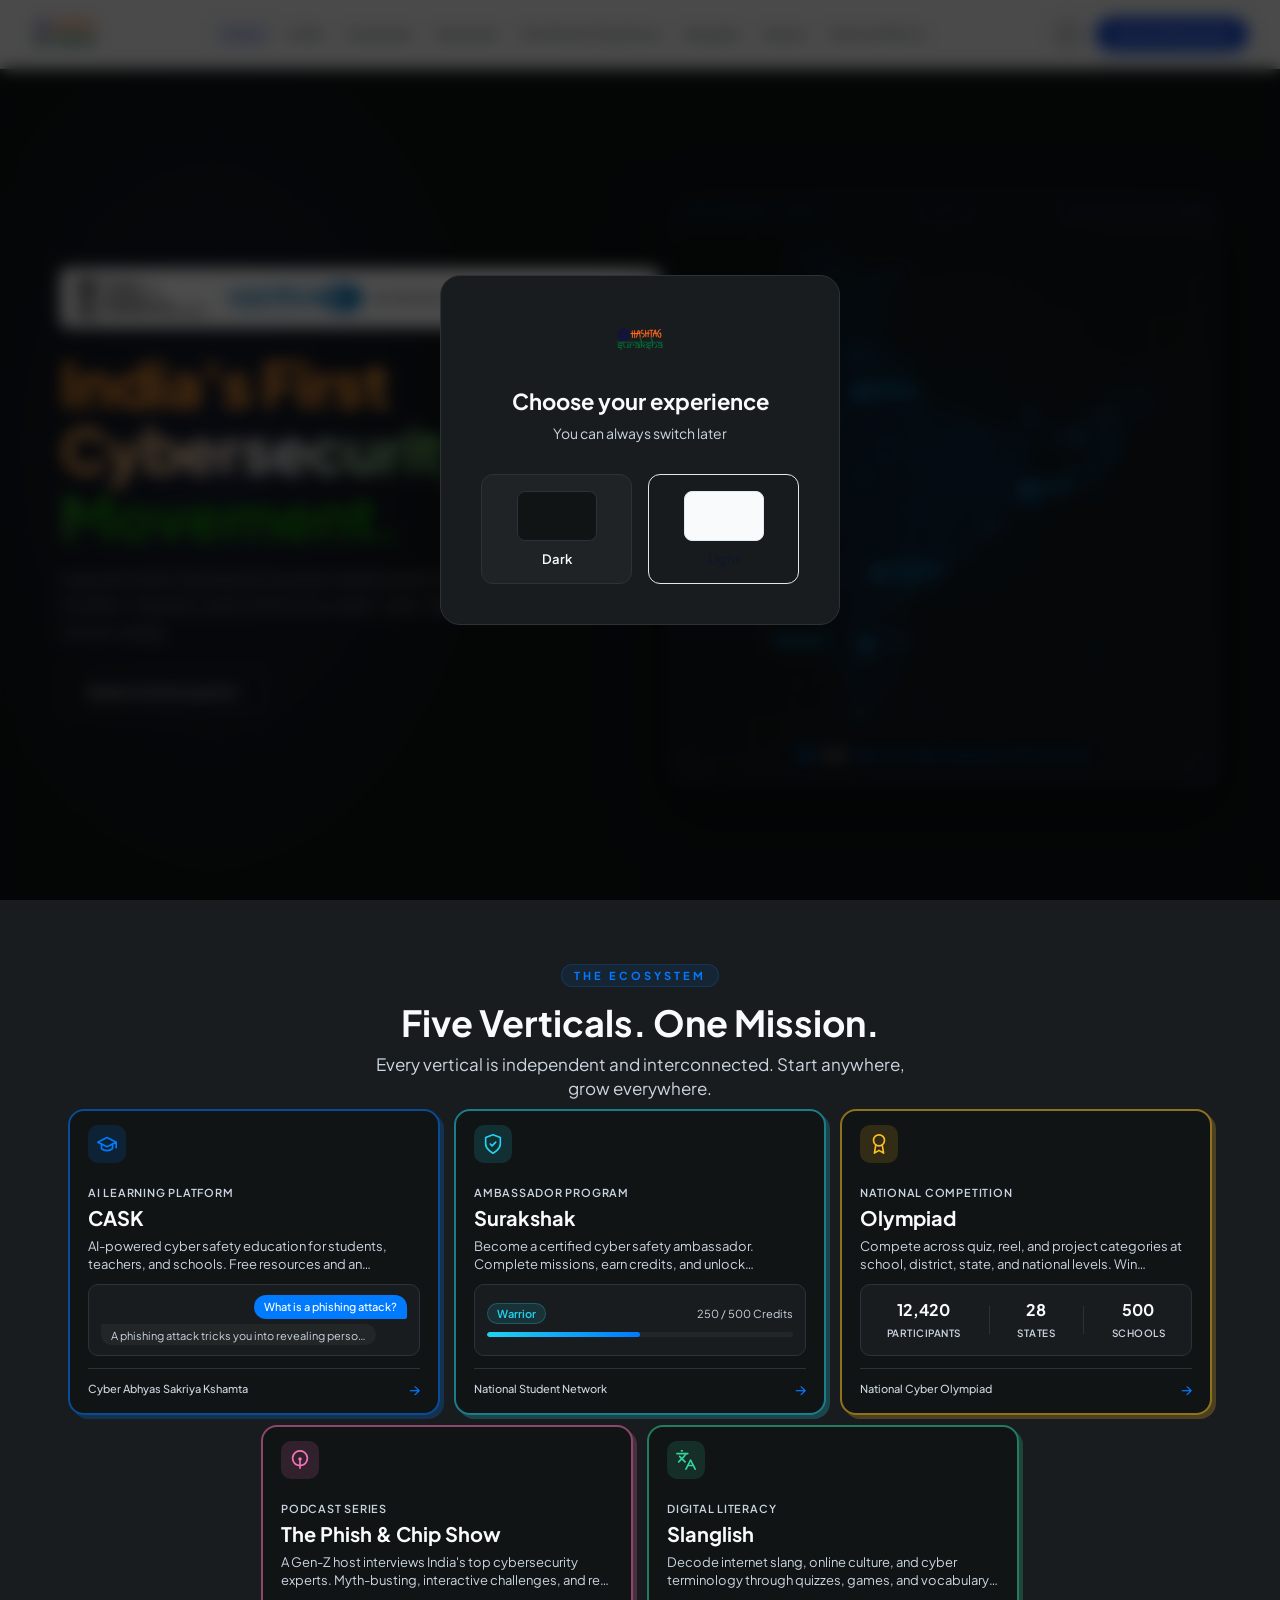
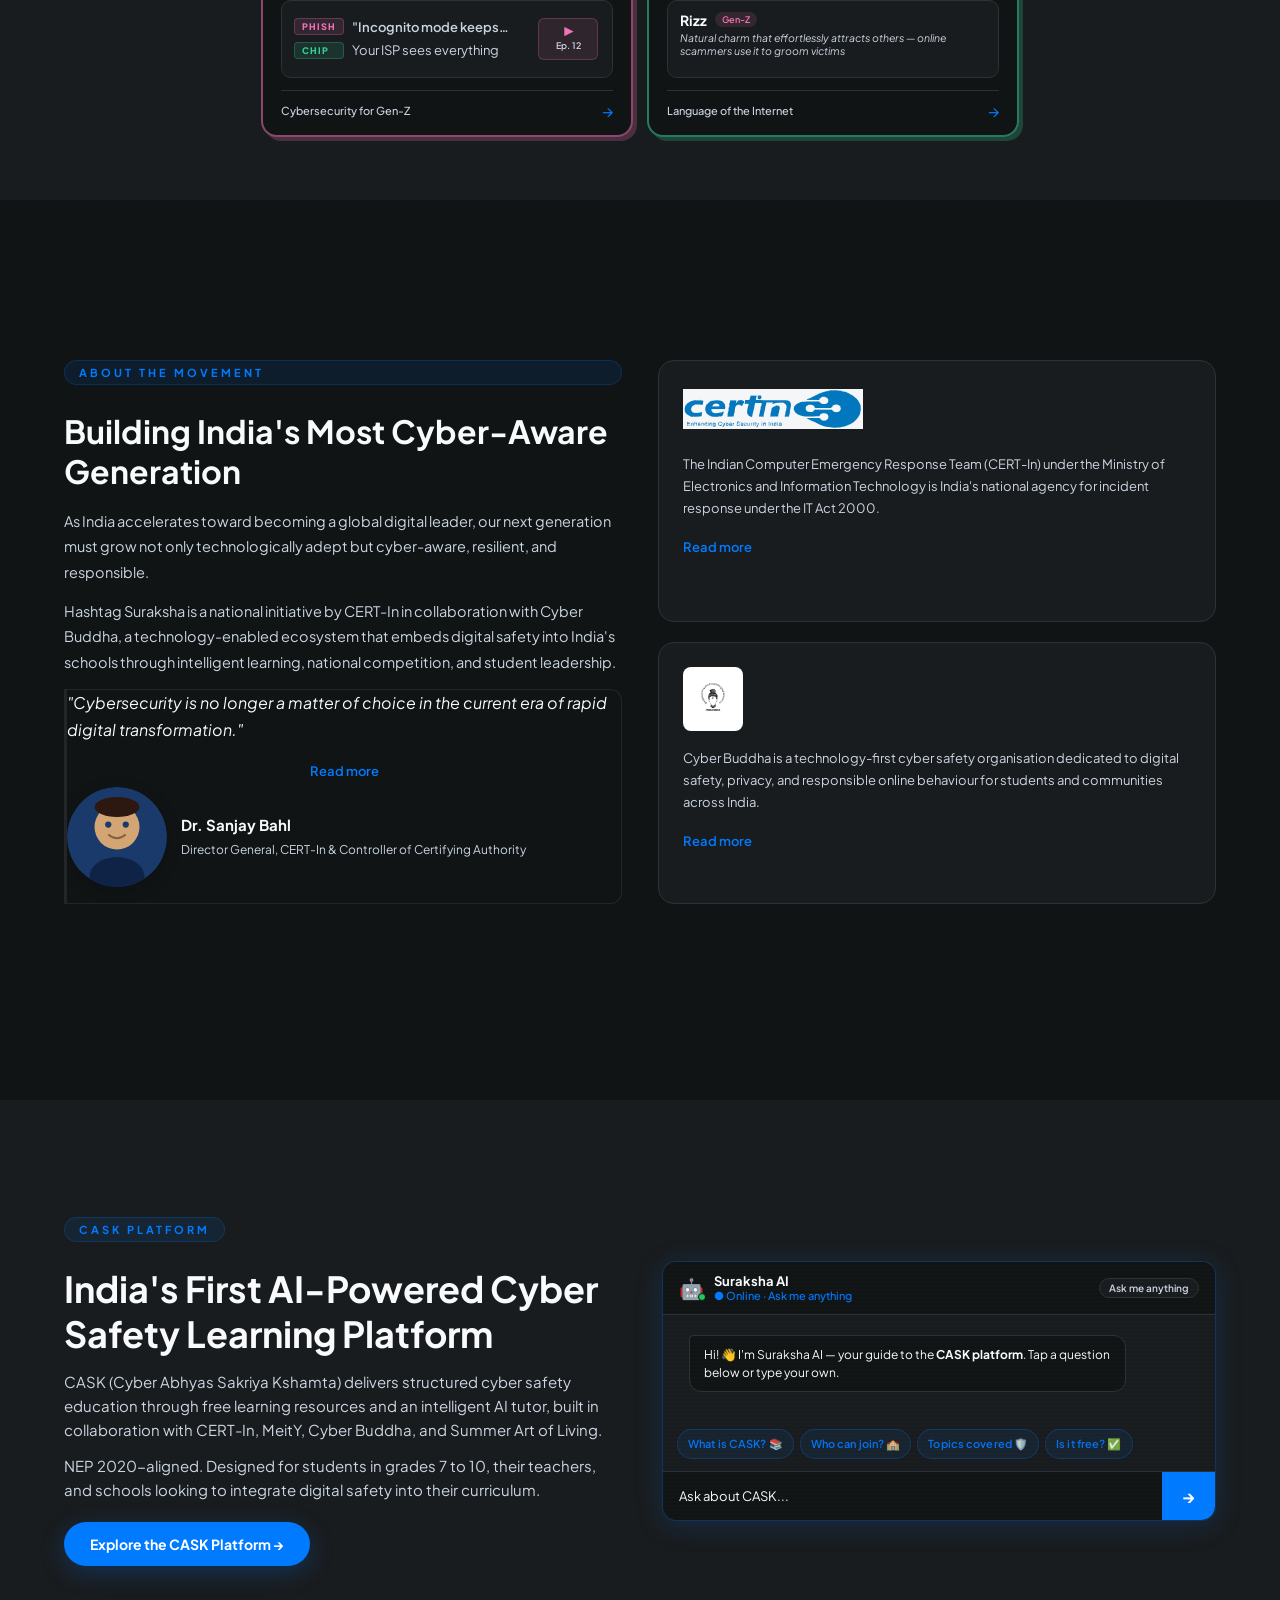
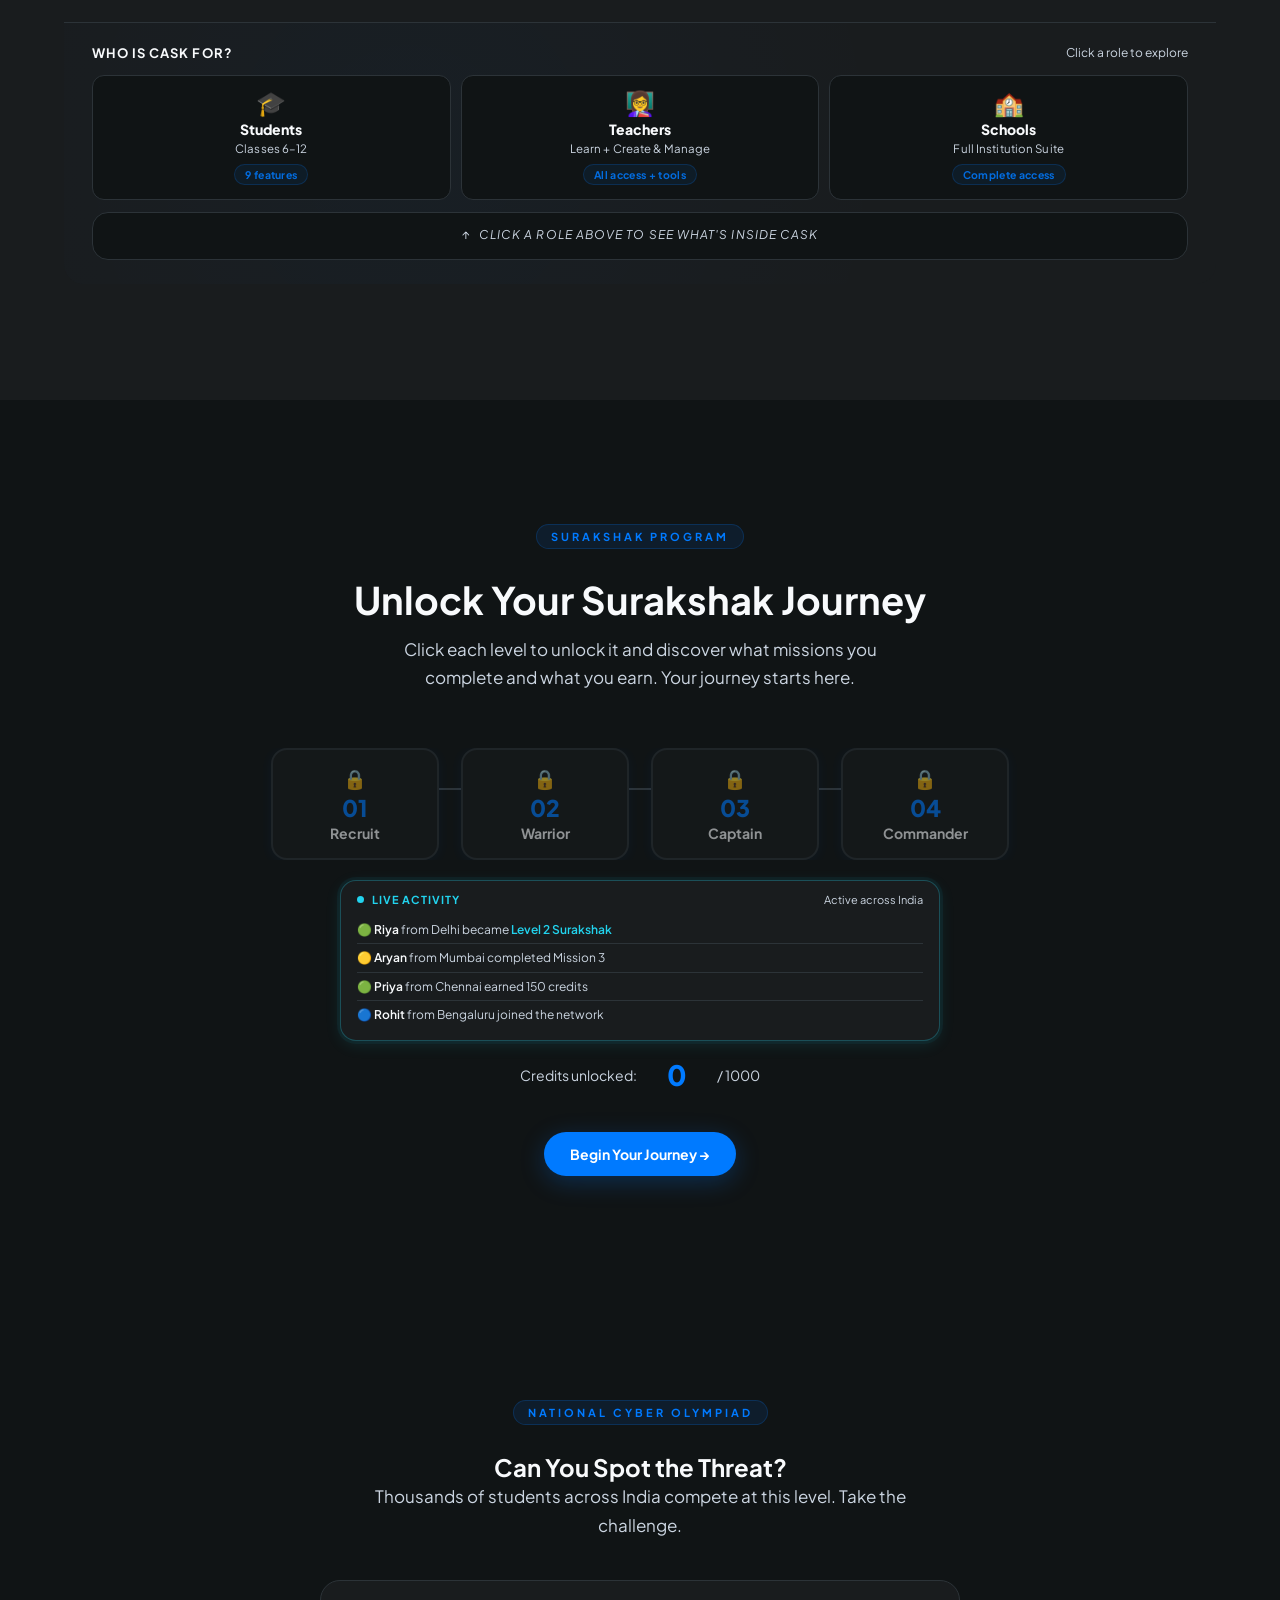
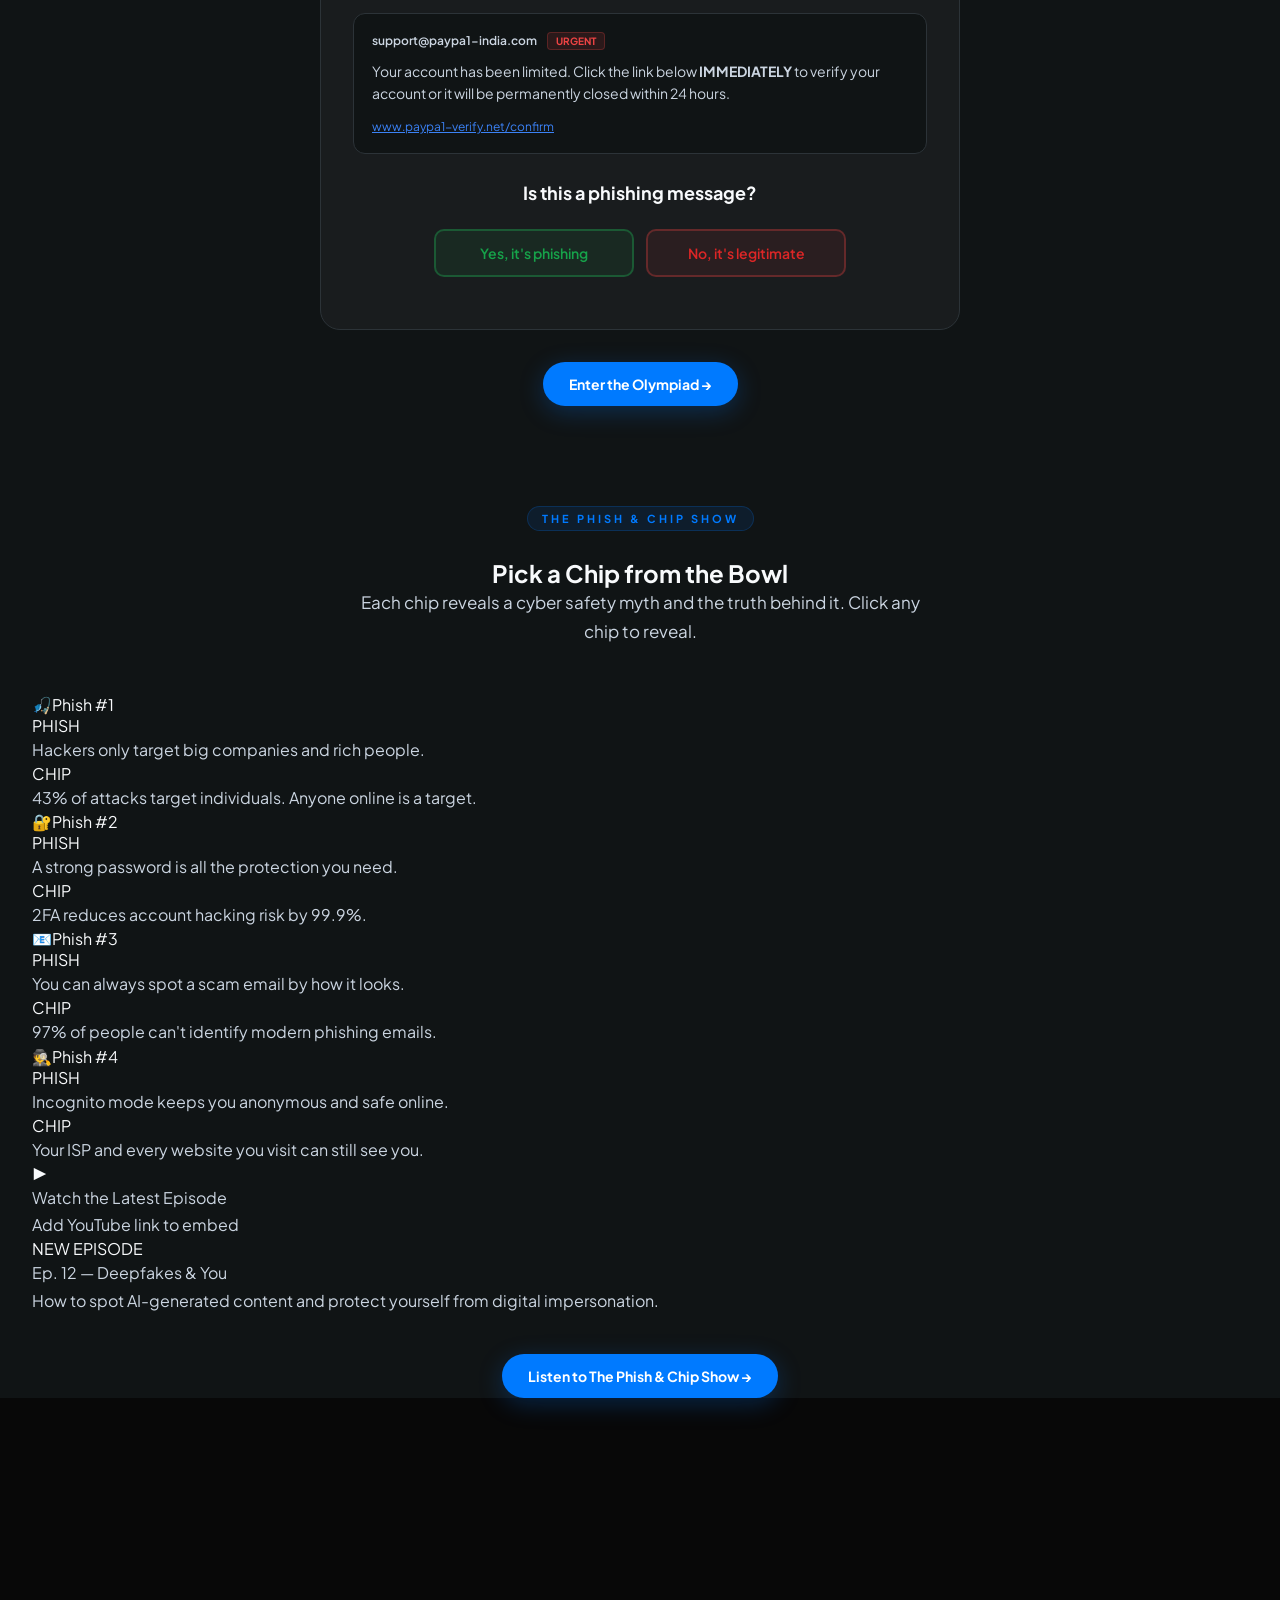
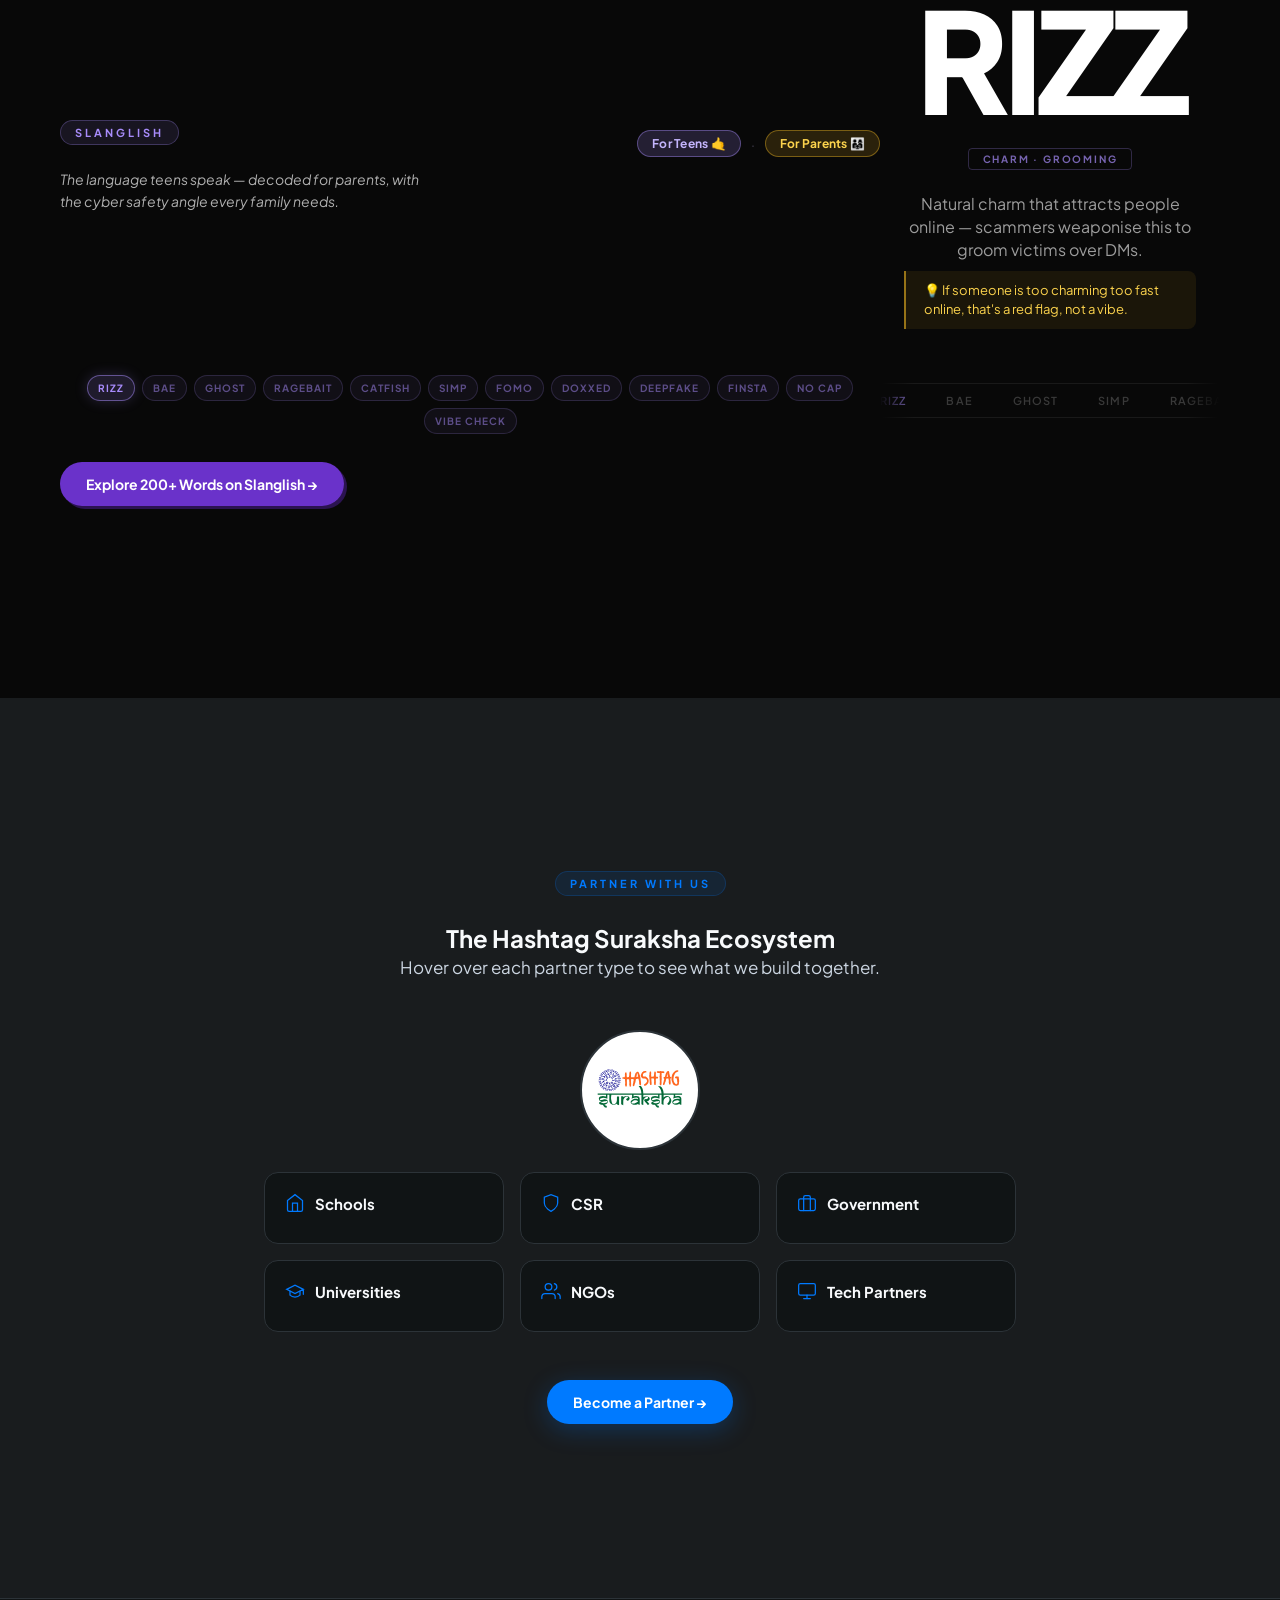
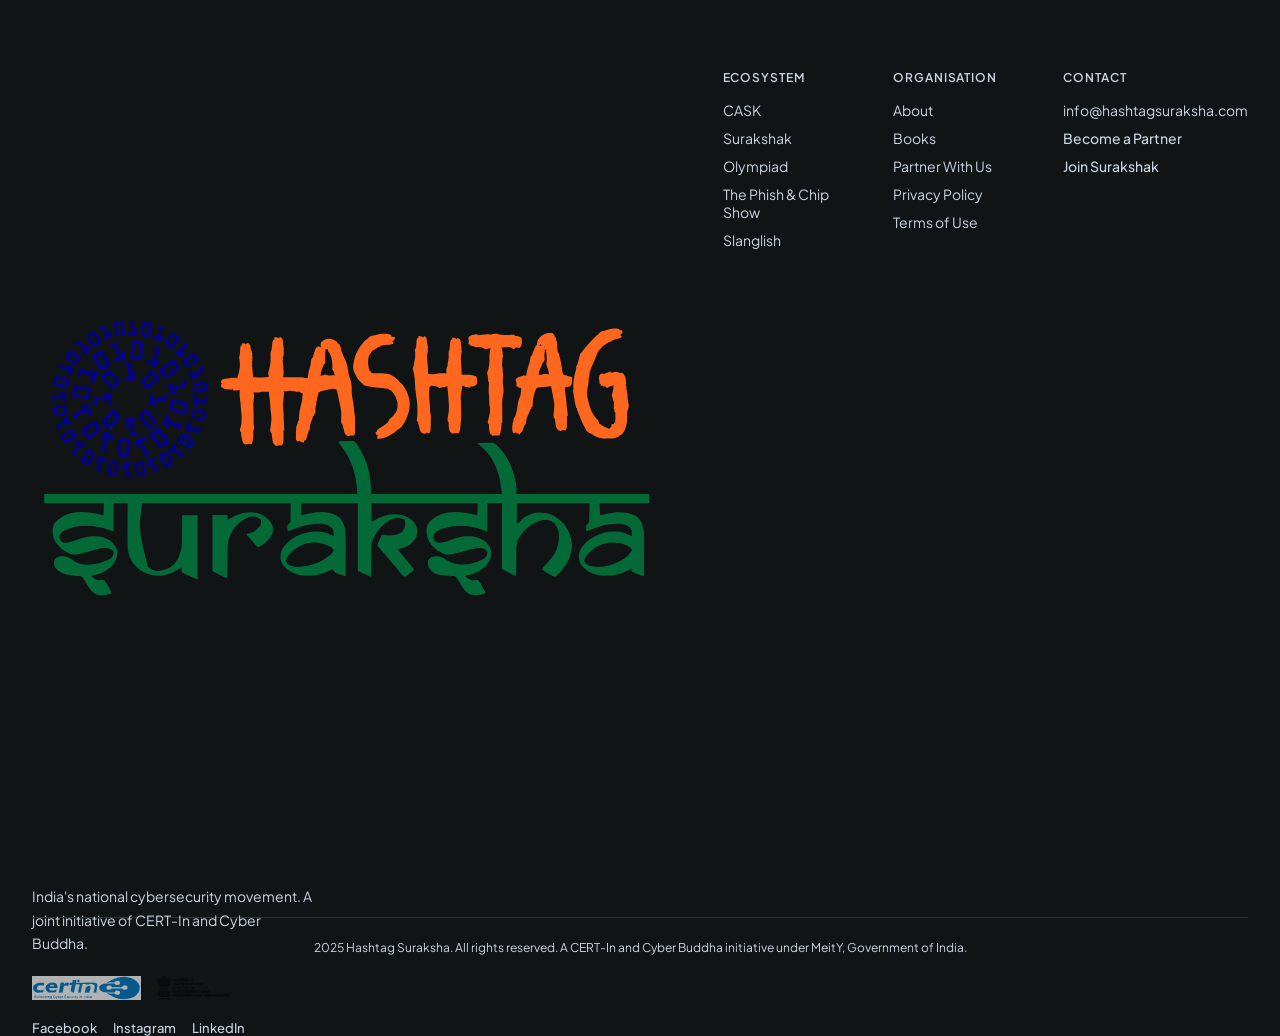
==== commit 7ac89754: "New Changes and Fixing HTML bugs" ====
--- a/map-backup.html
+++ b/map-backup.html
@@ -4,7 +4,7 @@
   <meta charset="UTF-8" />
   <meta name="viewport" content="width=device-width, initial-scale=1.0" />
   <title>Hashtag Suraksha — India's National Cyber Safety Movement</title>
-  <meta name="description" content="India's national cybersecurity movement. CASK, Surakshak, Olympiad, Phish and Chip, Slanglish. Backed by CERT-In and MeitY." />
+  <meta name="description" content="India's national cybersecurity movement. CASK, Surakshak, Olympiad, The Phish & Chip Show, Slanglish. Backed by CERT-In and MeitY." />
   <link href="https://fonts.googleapis.com/css2?family=Plus+Jakarta+Sans:ital,wght@0,400;0,500;0,600;0,700;0,800;1,400&family=Yatra+One&display=swap" rel="stylesheet" />
   <link rel="stylesheet" href="style.css" />
   <link rel="stylesheet" href="global.css" />
@@ -46,9 +46,9 @@
         <li><a href="platform.html">CASK</a></li>
         <li><a href="surakshak.html">Surakshak</a></li>
         <li><a href="olympiad.html">Olympiad</a></li>
-        <li><a href="phishnchip.html">Phish &amp; Chip</a></li>
+        <li><a href="phishnchip.html">The Phish &amp; Chip Show</a></li>
         <li><a href="slanglish.html">Slanglish</a></li>
-        <li><a href="resources.html">Resources</a></li>
+        <li><a href="resources.html">Books</a></li>
         <li><a href="partner.html">Partner With Us</a></li>
       </ul>
       <div class="nav-right">
@@ -65,9 +65,9 @@
       <a href="platform.html">CASK</a>
       <a href="surakshak.html">Surakshak</a>
       <a href="olympiad.html">Olympiad</a>
-      <a href="phishnchip.html">Phish &amp; Chip</a>
+      <a href="phishnchip.html">The Phish &amp; Chip Show</a>
       <a href="slanglish.html">Slanglish</a>
-      <a href="resources.html">Resources</a>
+      <a href="resources.html">Books</a>
       <a href="partner.html">Partner With Us</a>
       <a href="surakshak.html" class="mobile-cta">Join the Movement</a>
     </div>
@@ -434,7 +434,7 @@
             <svg width="22" height="22" viewBox="0 0 24 24" fill="none" stroke="currentColor" stroke-width="1.8" stroke-linecap="round" stroke-linejoin="round"><circle cx="12" cy="11" r="1"/><path d="M11 17.93A8 8 0 1 1 13 17.93"/><path d="M12 12v9"/></svg>
           </div>
           <span class="card-tag">Podcast Series</span>
-          <h3>Phish &amp; Chip Show</h3>
+          <h3>The Phish &amp; Chip Show</h3>
           <p>A Gen-Z host interviews India's top cybersecurity experts. Myth-busting, interactive challenges, and real conversations about digital safety.</p>
           <div class="card-interactive podcast-card-interactive podcast-preview-wrap">
             <div class="podcast-myth-side">
@@ -957,7 +957,7 @@
         </div>
       </div>
       <div class="center" style="margin-top:40px">
-        <a href="phishnchip.html" class="btn-primary">Listen to Phish &amp; Chip →</a>
+        <a href="phishnchip.html" class="btn-primary">Listen to The Phish &amp; Chip Show →</a>
       </div>
     </div>
   </section>
@@ -1102,13 +1102,13 @@
             <a href="platform.html">CASK</a>
             <a href="surakshak.html">Surakshak</a>
             <a href="olympiad.html">Olympiad</a>
-            <a href="phishnchip.html">Phish &amp; Chip</a>
+            <a href="phishnchip.html">The Phish &amp; Chip Show</a>
             <a href="slanglish.html">Slanglish</a>
           </div>
           <div class="footer-col">
             <h5>Organisation</h5>
             <a href="#about">About</a>
-            <a href="resources.html">Resources</a>
+            <a href="resources.html">Books</a>
             <a href="partner.html">Partner With Us</a>
             <a href="https://hashtagsuraksha.com/privacy-policy" target="_blank" rel="noopener">Privacy Policy</a>
             <a href="https://hashtagsuraksha.com/terms-of-use" target="_blank" rel="noopener">Terms of Use</a>
@@ -1365,7 +1365,7 @@
       nums.forEach(n => obs.observe(n));
     })();
 
-    // Mini play button toggle for Phish & Chip card
+    // Mini play button toggle for The Phish & Chip Show card
     document.querySelectorAll('.mini-play-btn').forEach(btn => {
       btn.addEventListener('click', (e) => {
         e.preventDefault();
--- a/style.css
+++ b/style.css
@@ -46,9 +46,9 @@
 img { max-width: 100%; }
 
 .container {
-  max-width: 1140px;
+  max-width: var(--site-max-width, 1460px);
   margin: 0 auto;
-  padding: 0 24px;
+  padding: 0 var(--site-gutter, 32px);
 }
 
 .center { text-align: center; }
@@ -157,7 +157,7 @@
 .nav.scrolled { box-shadow: var(--shadow-md); }
 
 .nav-inner {
-  max-width: 1200px;
+  max-width: var(--site-max-width, 1460px);
   margin: 0 auto;
   padding: 0 24px;
   height: 68px;
@@ -556,7 +556,7 @@
   padding: 20px 24px;
 }
 .trust-strip-inner {
-  max-width: 1200px;
+  max-width: var(--site-max-width, 1460px);
   margin: 0 auto;
   display: flex;
   align-items: center;
@@ -1129,7 +1129,7 @@
   color: white;
 }
 .footer-inner {
-  max-width: 1140px;
+  max-width: var(--site-max-width, 1460px);
   margin: 0 auto;
   padding: 60px 24px 40px;
   display: grid;
@@ -1184,7 +1184,7 @@
 .footer-bottom {
   border-top: 1px solid rgba(255,255,255,0.08);
   padding: 20px 24px;
-  max-width: 1140px;
+  max-width: var(--site-max-width, 1460px);
   margin: 0 auto;
 }
 .footer-bottom p { color: rgba(255,255,255,0.3); font-size: 13px; }
--- a/global.css
+++ b/global.css
@@ -31,6 +31,8 @@
   --font-heading:    'Plus Jakarta Sans', system-ui, sans-serif;
   --font-body:       'Plus Jakarta Sans', system-ui, sans-serif;
   --font-ui:         'Plus Jakarta Sans', system-ui, sans-serif;
+  --site-max-width:  1460px;
+  --site-gutter:     32px;
 }
 
 [data-theme="light"] {
@@ -80,9 +82,9 @@
 img { max-width: 100%; }
 
 .container {
-  max-width: 1140px;
+  max-width: var(--site-max-width);
   margin: 0 auto;
-  padding: 0 24px;
+  padding: 0 var(--site-gutter);
 }
 
 .center { text-align: center; }
@@ -158,16 +160,20 @@
 }
 
 .nav-inner {
-  max-width: 1300px;
+  max-width: var(--site-max-width);
   margin: 0 auto;
   padding: 0 24px;
-  height: 70px;
+  height: 82px;
   display: flex;
   align-items: center;
-  gap: 24px;
-}
-
-.nav-logo-img { height: 46px; width: auto; }
+  gap: 20px;
+}
+
+.nav-logo-img {
+  height: clamp(66px, 5vw, 74px) !important;
+  width: auto;
+  display: block;
+}
 
 .nav-links {
   list-style: none;
@@ -181,7 +187,7 @@
   font-size: 13px !important;
   font-weight: 500 !important;
   color: rgba(255,255,255,0.75) !important;
-  padding: 8px 11px;
+  padding: 8px 9px;
   border-radius: 8px;
   transition: all 0.2s;
   display: block;
@@ -281,9 +287,9 @@
 }
 
 .footer-inner {
-  max-width: 1140px;
+  max-width: var(--site-max-width);
   margin: 0 auto;
-  padding: 0 24px 60px;
+  padding: 0 var(--site-gutter) 60px;
   display: grid;
   grid-template-columns: 1fr 1.5fr;
   gap: 80px;
@@ -350,8 +356,8 @@
 
 .footer-bottom {
   border-top: 1px solid var(--border);
-  padding: 20px 24px;
-  max-width: 1140px;
+  padding: 20px var(--site-gutter);
+  max-width: var(--site-max-width);
   margin: 0 auto;
   text-align: center;
 }
@@ -598,9 +604,9 @@
 }
 
 .trust-strip-inner {
-  max-width: 1140px;
+  max-width: var(--site-max-width);
   margin: 0 auto;
-  padding: 0 24px;
+  padding: 0 var(--site-gutter);
   display: flex;
   align-items: center;
   gap: 32px;
@@ -778,6 +784,8 @@
 @media (max-width: 900px) {
   .nav-links, .nav-right { display: none !important; }
   .hamburger { display: flex !important; }
+  .nav-inner { height: 70px; }
+  .nav-logo-img { height: 62px !important; }
   .footer-inner { grid-template-columns: 1fr !important; gap: 40px !important; }
   .footer-links { grid-template-columns: repeat(2,1fr) !important; }
 }
--- a/home.css
+++ b/home.css
@@ -21,7 +21,7 @@
   margin-bottom: 16px;
 }
 
-[data-theme="light"] .section-tag {
+[data-theme=light] .section-tag {
   color: #1D4ED8;
   background: rgba(29, 78, 216, 0.07);
   border-color: rgba(29, 78, 216, 0.15);
@@ -102,18 +102,16 @@
 }
 
 /* ── NAV — ALWAYS WHITE ───────────────────────────────────────── */
-.nav,
-[data-theme="dark"] .nav,
-[data-theme="light"] .nav {
+.nav, [data-theme=dark] .nav, [data-theme=light] .nav {
   background: rgba(255, 255, 255, 0.97) !important;
   border-bottom: 1px solid rgba(0, 0, 0, 0.08) !important;
   backdrop-filter: blur(20px) !important;
 }
 
 .nav-inner {
-  max-width: 1200px;
+  max-width: var(--site-max-width, 1460px);
   margin: 0 auto;
-  padding: 0 24px;
+  padding: 0 var(--site-gutter, 32px);
   height: 68px;
   display: flex;
   align-items: center;
@@ -134,8 +132,7 @@
   padding: 0;
 }
 
-.nav-links a,
-[data-theme="dark"] .nav-links a {
+.nav-links a, [data-theme=dark] .nav-links a {
   font-family: var(--font-ui);
   font-size: 13px;
   font-weight: 500;
@@ -147,10 +144,7 @@
   text-decoration: none;
 }
 
-.nav-links a:hover,
-.nav-links a.active,
-[data-theme="dark"] .nav-links a:hover,
-[data-theme="dark"] .nav-links a.active {
+.nav-links a:hover, .nav-links a.active, [data-theme=dark] .nav-links a:hover, [data-theme=dark] .nav-links a.active {
   color: #1D4ED8 !important;
   background: rgba(29, 78, 216, 0.07);
 }
@@ -162,8 +156,7 @@
   flex-shrink: 0;
 }
 
-.nav-cta,
-[data-theme="dark"] .nav-cta {
+.nav-cta, [data-theme=dark] .nav-cta {
   display: inline-block;
   background: #1D4ED8 !important;
   color: #fff !important;
@@ -179,8 +172,7 @@
 
 .nav-cta:hover { opacity: 0.85; }
 
-.theme-toggle-btn,
-[data-theme="dark"] .theme-toggle-btn {
+.theme-toggle-btn, [data-theme=dark] .theme-toggle-btn {
   background: rgba(0, 0, 0, 0.06) !important;
   border: 1.5px solid rgba(0, 0, 0, 0.15) !important;
   border-radius: 50%;
@@ -195,8 +187,7 @@
   flex-shrink: 0;
 }
 
-.theme-toggle-btn:hover,
-[data-theme="dark"] .theme-toggle-btn:hover {
+.theme-toggle-btn:hover, [data-theme=dark] .theme-toggle-btn:hover {
   border-color: #1D4ED8 !important;
   color: #1D4ED8 !important;
   background: rgba(29, 78, 216, 0.08) !important;
@@ -204,10 +195,10 @@
 
 .theme-toggle-btn svg { width: 15px; height: 15px; }
 
-[data-theme="dark"]  .icon-sun  { display: block; }
-[data-theme="dark"]  .icon-moon { display: none; }
-[data-theme="light"] .icon-sun  { display: none; }
-[data-theme="light"] .icon-moon { display: block; }
+[data-theme=dark] .icon-sun  { display: block; }
+[data-theme=dark] .icon-moon { display: none; }
+[data-theme=light] .icon-sun  { display: none; }
+[data-theme=light] .icon-moon { display: block; }
 
 .hamburger {
   display: none;
@@ -451,32 +442,32 @@
 .cert-govt-bar {
   display: inline-flex;
   align-items: center;
-  gap: 12px;
+  gap: 16px;
   background: #ffffff;
   border-radius: 8px;
-  padding: 8px 18px;
+  padding: 10px 22px;
   margin-bottom: 28px;
   box-shadow: 0 2px 12px rgba(0,0,0,0.18);
 }
 
 .cert-govt-logo {
-  height: 38px;
+  height: 48px;
   width: auto;
-  max-width: 120px;
+  max-width: 165px;
   flex-shrink: 0;
   object-fit: contain;
 }
 
 .cert-govt-divider {
   width: 1px;
-  height: 36px;
+  height: 46px;
   background: rgba(0,0,0,0.18);
   flex-shrink: 0;
 }
 
 .cert-govt-text {
   font-family: var(--font-ui);
-  font-size: 11.5px;
+  font-size: 13px;
   font-weight: 600;
   color: #1a2233;
   white-space: nowrap;
@@ -535,7 +526,7 @@
 }
 
 /* light mode fallback (hero stays dark) */
-[data-theme="light"] .hero-gradient-text {
+[data-theme=light] .hero-gradient-text {
   background: linear-gradient(90deg, #FF9933 0%, #FF9933 28%, #FFFFFF 50%, #138808 72%, #138808 100%);
   -webkit-background-clip: text;
   -webkit-text-fill-color: transparent;
@@ -583,7 +574,7 @@
 .hero-map-col {
   display: flex;
   align-items: center;
-  justify-content: flex-start;
+  justify-content: flex-end;
 }
 
 .hero-map-circle {
@@ -688,11 +679,11 @@
 
 .card-icon-badge svg { display: block; }
 
-[data-theme="light"] .cask-badge      { background: rgba(0, 122, 255, 0.10); }
-[data-theme="light"] .surakshak-badge { background: rgba(6, 182, 212, 0.10); color: #0891B2; }
-[data-theme="light"] .olympiad-badge  { background: rgba(217, 119, 6, 0.10); color: #D97706; }
-[data-theme="light"] .podcast-badge   { background: rgba(219, 39, 119, 0.10); color: #DB2777; }
-[data-theme="light"] .slanglish-badge { background: rgba(5, 150, 105, 0.10); color: #059669; }
+[data-theme=light] .cask-badge      { background: rgba(0, 122, 255, 0.10); }
+[data-theme=light] .surakshak-badge { background: rgba(6, 182, 212, 0.10); color: #0891B2; }
+[data-theme=light] .olympiad-badge  { background: rgba(217, 119, 6, 0.10); color: #D97706; }
+[data-theme=light] .podcast-badge   { background: rgba(219, 39, 119, 0.10); color: #DB2777; }
+[data-theme=light] .slanglish-badge { background: rgba(5, 150, 105, 0.10); color: #059669; }
 
 /* ── VERTICAL CARD HOVER LIFT ─────────────────────────────────── */
 .vertical-card:hover {
@@ -705,7 +696,7 @@
   border-color: rgba(0,122,255,0.35);
   transform: translateY(-4px);
 }
-[data-theme="light"] .audience-card:hover {
+[data-theme=light] .audience-card:hover {
   box-shadow: 0 6px 24px rgba(0, 122, 255, 0.18);
 }
 
@@ -741,8 +732,8 @@
   letter-spacing: 0.08em;
 }
 
-[data-theme="light"] .live-dot-sm   { background: #0891B2; }
-[data-theme="light"] .live-feed-title { color: #0891B2; }
+[data-theme=light] .live-dot-sm   { background: #0891B2; }
+[data-theme=light] .live-feed-title { color: #0891B2; }
 
 .live-feed-scroll {
   display: flex;
@@ -766,7 +757,7 @@
 
 .lf-item strong { color: var(--text-primary); font-weight: 600; }
 .lf-item em     { color: #22D3EE; font-style: normal; font-weight: 600; }
-[data-theme="light"] .lf-item em { color: #0891B2; }
+[data-theme=light] .lf-item em { color: #0891B2; }
 
 /* ── PODCAST MYTH + YT LAYOUT ────────────────────────────────── */
 .podcast-preview-wrap {
@@ -1069,26 +1060,25 @@
 .cm-col-teacher { color: #fbbf24; background: rgba(251,191,36,0.12); }
 
 /* Light theme */
-[data-theme="light"] .cm-node:hover .cm-node-name,
-[data-theme="light"] .cm-node.active .cm-node-name { color: #0e7490; }
-[data-theme="light"] .cm-node.active .cm-node-arrow { color: #0e7490; }
-[data-theme="light"] .cm-panel-area  { border-color: rgba(8,145,178,0.25); background: #f0fdff; }
-[data-theme="light"] .cm-panel-title { color: #0e7490; }
-[data-theme="light"] .c-chip  { background: rgba(8,145,178,0.07);   color: #0891b2; }
-[data-theme="light"] .a-chip  { background: rgba(124,58,237,0.07);  color: #6d28d9; }
-[data-theme="light"] .m-chip  { background: rgba(236,72,153,0.07);  color: #be185d; }
-[data-theme="light"] .p-chip  { background: rgba(5,150,105,0.07);   color: #059669; }
-[data-theme="light"] .cr-chip { background: rgba(251,191,36,0.07);  color: #d97706; }
-[data-theme="light"] .s-chip  { background: rgba(99,102,241,0.07);  color: #4338ca; }
-[data-theme="light"] .cm-col-access  { color: #0891b2; background: rgba(8,145,178,0.09); }
-[data-theme="light"] .cm-col-create  { color: #d97706; background: rgba(251,191,36,0.09); }
-[data-theme="light"] .cm-col-student { color: #0891b2; background: rgba(8,145,178,0.09); }
-[data-theme="light"] .cm-col-teacher { color: #d97706; background: rgba(251,191,36,0.09); }
-
-[data-theme="light"] .wic-chip.content-chip  { background: rgba(8,145,178,0.07);  color: #0e7490; }
-[data-theme="light"] .wic-chip.ai-chip       { background: rgba(124,58,237,0.07); color: #6d28d9; }
-[data-theme="light"] .wic-chip.practice-chip { background: rgba(5,150,105,0.07);  color: #047857; }
-[data-theme="light"] .wic-chip.media-chip    { background: rgba(236,72,153,0.07); color: #be185d; }
+[data-theme=light] .cm-node:hover .cm-node-name, [data-theme=light] .cm-node.active .cm-node-name { color: #0e7490; }
+[data-theme=light] .cm-node.active .cm-node-arrow { color: #0e7490; }
+[data-theme=light] .cm-panel-area  { border-color: rgba(8,145,178,0.25); background: #f0fdff; }
+[data-theme=light] .cm-panel-title { color: #0e7490; }
+[data-theme=light] .c-chip  { background: rgba(8,145,178,0.07);   color: #0891b2; }
+[data-theme=light] .a-chip  { background: rgba(124,58,237,0.07);  color: #6d28d9; }
+[data-theme=light] .m-chip  { background: rgba(236,72,153,0.07);  color: #be185d; }
+[data-theme=light] .p-chip  { background: rgba(5,150,105,0.07);   color: #059669; }
+[data-theme=light] .cr-chip { background: rgba(251,191,36,0.07);  color: #d97706; }
+[data-theme=light] .s-chip  { background: rgba(99,102,241,0.07);  color: #4338ca; }
+[data-theme=light] .cm-col-access  { color: #0891b2; background: rgba(8,145,178,0.09); }
+[data-theme=light] .cm-col-create  { color: #d97706; background: rgba(251,191,36,0.09); }
+[data-theme=light] .cm-col-student { color: #0891b2; background: rgba(8,145,178,0.09); }
+[data-theme=light] .cm-col-teacher { color: #d97706; background: rgba(251,191,36,0.09); }
+
+[data-theme=light] .wic-chip.content-chip  { background: rgba(8,145,178,0.07);  color: #0e7490; }
+[data-theme=light] .wic-chip.ai-chip       { background: rgba(124,58,237,0.07); color: #6d28d9; }
+[data-theme=light] .wic-chip.practice-chip { background: rgba(5,150,105,0.07);  color: #047857; }
+[data-theme=light] .wic-chip.media-chip    { background: rgba(236,72,153,0.07); color: #be185d; }
 
 /* ── CASK INLINE CHATBOT ─────────────────────────────────────── */
 .cask-chatbot {
@@ -1334,23 +1324,23 @@
 }
 
 /* Light mode — same approach, darker saturated hues for contrast on white */
-[data-theme="light"] .vertical-card.cask-card {
+[data-theme=light] .vertical-card.cask-card {
   border: 2px solid rgba(29, 78, 216, 0.55);
   box-shadow: 4px 4px 0 rgba(29, 78, 216, 0.20);
 }
-[data-theme="light"] .vertical-card.surakshak-card {
+[data-theme=light] .vertical-card.surakshak-card {
   border: 2px solid rgba(8, 145, 178, 0.55);
   box-shadow: 4px 4px 0 rgba(8, 145, 178, 0.20);
 }
-[data-theme="light"] .vertical-card.olympiad-card {
+[data-theme=light] .vertical-card.olympiad-card {
   border: 2px solid rgba(180, 83, 9, 0.55);
   box-shadow: 4px 4px 0 rgba(180, 83, 9, 0.20);
 }
-[data-theme="light"] .vertical-card.podcast-card {
+[data-theme=light] .vertical-card.podcast-card {
   border: 2px solid rgba(190, 24, 93, 0.55);
   box-shadow: 4px 4px 0 rgba(190, 24, 93, 0.20);
 }
-[data-theme="light"] .vertical-card.slanglish-card {
+[data-theme=light] .vertical-card.slanglish-card {
   border: 2px solid rgba(4, 120, 87, 0.55);
   box-shadow: 4px 4px 0 rgba(4, 120, 87, 0.20);
 }
@@ -1360,7 +1350,7 @@
   border: 1.5px solid rgba(0, 122, 255, 0.40);
   box-shadow: 3px 3px 0 rgba(0, 122, 255, 0.16);
 }
-[data-theme="light"] .audience-card {
+[data-theme=light] .audience-card {
   border: 1.5px solid rgba(29, 78, 216, 0.40);
   box-shadow: 3px 3px 0 rgba(29, 78, 216, 0.16);
 }
@@ -1392,8 +1382,8 @@
 }
 
 
-[data-theme="light"] .how-card      { box-shadow: 0 2px 12px rgba(0, 122, 255, 0.09); }
-[data-theme="light"] .journey-level { box-shadow: 0 2px 12px rgba(0, 122, 255, 0.09); }
+[data-theme=light] .how-card      { box-shadow: 0 2px 12px rgba(0, 122, 255, 0.09); }
+[data-theme=light] .journey-level { box-shadow: 0 2px 12px rgba(0, 122, 255, 0.09); }
 
 /* ── LIVE FEED SCROLL ANIMATION ──────────────────────────────── */
 @keyframes feedScrollUp {
@@ -1440,7 +1430,7 @@
 
 .hero-map-card {
   position: relative;
-  width: min(460px, 44vw);
+  width: min(560px, 47vw);
   aspect-ratio: 930 / 1000;
   background: linear-gradient(135deg, rgba(16,20,21,1) 0%, rgba(20,26,30,1) 100%);
   border: 1px solid rgba(0,122,255,0.18);
@@ -1561,11 +1551,11 @@
 .podcast-accent    { background: #F472B6; }
 .slanglish-accent  { background: #34D399; }
 
-[data-theme="light"] .cask-accent       { background: #1D4ED8; }
-[data-theme="light"] .surakshak-accent  { background: #0891B2; }
-[data-theme="light"] .olympiad-accent   { background: #D97706; }
-[data-theme="light"] .podcast-accent    { background: #DB2777; }
-[data-theme="light"] .slanglish-accent  { background: #059669; }
+[data-theme=light] .cask-accent       { background: #1D4ED8; }
+[data-theme=light] .surakshak-accent  { background: #0891B2; }
+[data-theme=light] .olympiad-accent   { background: #D97706; }
+[data-theme=light] .podcast-accent    { background: #DB2777; }
+[data-theme=light] .slanglish-accent  { background: #059669; }
 
 .card-tag {
   font-family: var(--font-ui);
@@ -1888,7 +1878,7 @@
   background: rgba(0, 122, 255, 0.04);
 }
 
-[data-theme="light"] .tier-featured {
+[data-theme=light] .tier-featured {
   border-color: #1D4ED8;
   background: rgba(29, 78, 216, 0.04);
 }
@@ -1911,7 +1901,7 @@
   border: 1px solid rgba(52, 211, 153, 0.25);
 }
 
-[data-theme="light"] .free-badge {
+[data-theme=light] .free-badge {
   color: #059669;
   background: rgba(5, 150, 105, 0.1);
   border-color: rgba(5, 150, 105, 0.2);
@@ -1923,7 +1913,7 @@
   border: 1px solid rgba(0, 122, 255, 0.25);
 }
 
-[data-theme="light"] .ai-badge {
+[data-theme=light] .ai-badge {
   color: #1D4ED8;
   background: rgba(29, 78, 216, 0.08);
   border-color: rgba(29, 78, 216, 0.2);
@@ -2017,8 +2007,8 @@
 .aud-teacher { color: #FBBF24; }
 .aud-school  { color: #34D399; }
 
-[data-theme="light"] .aud-teacher { color: #D97706; }
-[data-theme="light"] .aud-school  { color: #059669; }
+[data-theme=light] .aud-teacher { color: #D97706; }
+[data-theme=light] .aud-school  { color: #059669; }
 
 .audience-card h4 {
   font-size: 15px;
@@ -2324,9 +2314,9 @@
 .slang-pill { background: rgba(244, 114, 182, 0.12); color: #F472B6; }
 .ai-pill    { background: rgba(167, 139, 250, 0.12); color: #A78BFA; }
 
-[data-theme="light"] .cyber-pill { color: #1D4ED8; background: rgba(29, 78, 216, 0.08); }
-[data-theme="light"] .slang-pill { color: #DB2777; background: rgba(219, 39, 119, 0.08); }
-[data-theme="light"] .ai-pill    { color: #6D28D9; background: rgba(109, 40, 217, 0.08); }
+[data-theme=light] .cyber-pill { color: #1D4ED8; background: rgba(29, 78, 216, 0.08); }
+[data-theme=light] .slang-pill { color: #DB2777; background: rgba(219, 39, 119, 0.08); }
+[data-theme=light] .ai-pill    { color: #6D28D9; background: rgba(109, 40, 217, 0.08); }
 
 .word-def {
   font-size: 13px;
@@ -2501,7 +2491,7 @@
   transition: opacity 0.3s;
 }
 
-[data-theme="light"] .cursor-glow {
+[data-theme=light] .cursor-glow {
   background: radial-gradient(circle, rgba(29,78,216,0.04) 0%, transparent 70%);
   mix-blend-mode: multiply;
 }
@@ -2577,7 +2567,7 @@
   border-radius: 20px;
 }
 
-[data-theme="light"] .rank-badge-pill {
+[data-theme=light] .rank-badge-pill {
   color: #0891B2;
   background: rgba(8, 145, 178, 0.1);
   border-color: rgba(8, 145, 178, 0.2);
@@ -2748,8 +2738,8 @@
 /* Default = dark theme */
 .logo-dark { display: block; }
 .logo-light { display: none; }
-[data-theme="light"] .logo-dark { display: none; }
-[data-theme="light"] .logo-light { display: block; }
+[data-theme=light] .logo-dark { display: none; }
+[data-theme=light] .logo-light { display: block; }
 
 /* ── CASK VERTICAL CARD — split layout with logo ─────────────── */
 .cask-card-split {
@@ -2772,6 +2762,14 @@
   align-items: center;
   justify-content: center;
 }
+
+.slang-card-logo-col {
+  width: 108px;
+  height: 48px;
+  border-radius: 0;
+  overflow: visible;
+}
+
 .cask-vcard-logo {
   width: 100%;
   height: 100%;
@@ -2782,11 +2780,11 @@
 
 /* ── SLANGLISH VERTICAL CARD — logo in top row ───────────────── */
 .slang-vcard-logo {
-  width: 44px;
-  height: 44px;
+  width: 100%;
+  height: 100%;
   object-fit: contain;
-  border-radius: 8px;
-  opacity: 0.92;
+  border-radius: 0;
+  opacity: 1;
   display: block;
 }
 
@@ -2795,10 +2793,8 @@
 .cask-vcard-logo.logo-light,
 .slang-vcard-logo.logo-light { display: none !important; }
 /* Light mode: hide dark logos, show light logos */
-[data-theme="light"] .cask-vcard-logo.logo-dark,
-[data-theme="light"] .slang-vcard-logo.logo-dark  { display: none !important; }
-[data-theme="light"] .cask-vcard-logo.logo-light,
-[data-theme="light"] .slang-vcard-logo.logo-light { display: block !important; }
+[data-theme=light] .cask-vcard-logo.logo-dark, [data-theme=light] .slang-vcard-logo.logo-dark  { display: none !important; }
+[data-theme=light] .cask-vcard-logo.logo-light, [data-theme=light] .slang-vcard-logo.logo-light { display: block !important; }
 
 /* ── CASK SECTION — logo+label horizontal row ─────────────────── */
 .cask-section-logo-wrap { margin-bottom: 16px; }
@@ -2924,7 +2920,7 @@
   transform: translateY(-4px);
 }
 
-[data-theme="light"] .journey-level.unlocked {
+[data-theme=light] .journey-level.unlocked {
   border-color: #1D4ED8;
   background: rgba(29,78,216,0.05);
 }
@@ -3039,13 +3035,13 @@
 .slp-item strong { color: var(--text-primary); font-weight: 600; }
 .slp-item em { color: #22D3EE; font-style: normal; font-weight: 600; }
 
-[data-theme="light"] .surakshak-live-panel {
+[data-theme=light] .surakshak-live-panel {
   border-color: rgba(8, 145, 178, 0.30);
   box-shadow: 0 0 0 3px rgba(8, 145, 178, 0.05), 0 4px 16px rgba(8, 145, 178, 0.10);
 }
 
-[data-theme="light"] .slp-title { color: #0891B2; }
-[data-theme="light"] .slp-item em { color: #0891B2; }
+[data-theme=light] .slp-title { color: #0891B2; }
+[data-theme=light] .slp-item em { color: #0891B2; }
 
 .credits-counter-row {
   display: flex;
@@ -3083,7 +3079,7 @@
   overflow: hidden;
   position: relative;
 }
-[data-theme="light"] .nco-section { background: #f0f4ff; }
+[data-theme=light] .nco-section { background: #f0f4ff; }
 
 .nco-bg-grid {
   position: absolute; inset: 0;
@@ -3093,7 +3089,7 @@
   background-size: 48px 48px;
   pointer-events: none;
 }
-[data-theme="light"] .nco-bg-grid {
+[data-theme=light] .nco-bg-grid {
   background-image:
     linear-gradient(rgba(0,80,200,0.10) 1px, transparent 1px),
     linear-gradient(90deg, rgba(0,80,200,0.10) 1px, transparent 1px);
@@ -3107,7 +3103,7 @@
   grid-template-columns: 1fr 300px;
   gap: 40px;
   align-items: start;
-  max-width: 1160px;
+  max-width: var(--site-max-width, 1460px);
   margin: 0 auto;
 }
 
@@ -3183,8 +3179,8 @@
   transform: translateX(6px);
   box-shadow: -4px 0 0 0 #007aff;
 }
-[data-theme="light"] .nco-card { background: rgba(0,0,0,0.03); border-color: rgba(0,0,0,0.08); }
-[data-theme="light"] .nco-card:hover { background: rgba(0,122,255,0.06); }
+[data-theme=light] .nco-card { background: rgba(0,0,0,0.03); border-color: rgba(0,0,0,0.08); }
+[data-theme=light] .nco-card:hover { background: rgba(0,122,255,0.06); }
 
 .nco-card-top {
   display: flex;
@@ -3314,7 +3310,7 @@
   border-radius: 16px;
   padding: 16px;
 }
-[data-theme="light"] .nco-quiz-card { background: #fff; border-color: rgba(0,122,255,0.2); box-shadow: 0 4px 24px rgba(0,0,0,0.06); }
+[data-theme=light] .nco-quiz-card { background: #fff; border-color: rgba(0,122,255,0.2); box-shadow: 0 4px 24px rgba(0,0,0,0.06); }
 
 .nco-quiz-hd {
   display: flex;
@@ -3375,8 +3371,8 @@
 .nco-opt-btn.correct { background: rgba(34,197,94,0.15); border-color: #22c55e; color: #22c55e; }
 .nco-opt-btn.wrong   { background: rgba(239,68,68,0.15);  border-color: #ef4444; color: #ef4444; }
 
-[data-theme="light"] .nco-opt-btn { background: #f8fafc; border-color: #e2e8f0; }
-[data-theme="light"] .nco-opt-btn:hover { background: rgba(0,122,255,0.06); }
+[data-theme=light] .nco-opt-btn { background: #f8fafc; border-color: #e2e8f0; }
+[data-theme=light] .nco-opt-btn:hover { background: rgba(0,122,255,0.06); }
 
 .nco-quiz-start-btn {
   width: 100%;
@@ -3569,7 +3565,7 @@
   flex-direction: column;
   height: 100%;
 }
-[data-theme="dark"] .bahl-quote {
+[data-theme=dark] .bahl-quote {
   background: var(--bg) !important;
   border-color: rgba(255,255,255,0.08) !important;
 }
@@ -3582,7 +3578,7 @@
   flex-shrink: 0;
   border-bottom: 1px solid rgba(0,0,0,0.07);
 }
-[data-theme="dark"] .bahl-header-band {
+[data-theme=dark] .bahl-header-band {
   background: var(--bg);
   border-bottom: 1px solid rgba(255,255,255,0.06);
 }
@@ -3594,10 +3590,10 @@
   color: #555;
 }
 /* Dark mode: light text in dark band */
-[data-theme="dark"] .bahl-header-band .bahl-cite-row cite {
+[data-theme=dark] .bahl-header-band .bahl-cite-row cite {
   color: #e8eaf0;
 }
-[data-theme="dark"] .bahl-header-band .bahl-title {
+[data-theme=dark] .bahl-header-band .bahl-title {
   color: rgba(255,255,255,0.52);
 }
 .bahl-cite-row {
@@ -3611,15 +3607,14 @@
   padding: 20px 24px;
   background: var(--bg);
 }
-[data-theme="dark"] .bahl-body-content {
+[data-theme=dark] .bahl-body-content {
   background: var(--bg);
 }
-[data-theme="dark"] .bahl-body-content p,
-[data-theme="dark"] .bahl-body-content .show-more-block p {
+[data-theme=dark] .bahl-body-content p, [data-theme=dark] .bahl-body-content .show-more-block p {
   color: rgba(255,255,255,0.82) !important;
 }
 /* Light mode body bg stays transparent (inherits from bahl-quote bg-surface) */
-[data-theme="light"] .bahl-body-content {
+[data-theme=light] .bahl-body-content {
   background: var(--bg-surface);
 }
 
@@ -3708,7 +3703,7 @@
   --pb-muted:    #3a6888;
   --pb-beam:     rgba(0,200,255,0.55);
 }
-[data-theme="light"] .pnc-section {
+[data-theme=light] .pnc-section {
   --pb-bg:       #f0f8ff;
   --pb-surface:  #ffffff;
   --pb-border:   rgba(0,100,180,0.18);
@@ -3780,7 +3775,7 @@
   letter-spacing: 0.06em;
   padding: 5px 16px;
 }
-[data-theme="light"] .pnc-tag {
+[data-theme=light] .pnc-tag {
   background: rgba(0,100,200,0.08);
   color: var(--pb-accent);
   border-color: rgba(0,100,200,0.2);
@@ -3792,7 +3787,7 @@
   margin-top: 8px;
   text-shadow: 0 0 30px rgba(0,200,255,0.25);
 }
-[data-theme="light"] .pnc-title {
+[data-theme=light] .pnc-title {
   text-shadow: none;
 }
 .pnc-sub {
@@ -3839,7 +3834,7 @@
   transition: transform 0.2s, box-shadow 0.2s;
   box-shadow: 0 0 0 1px rgba(255,255,255,0.06), 0 20px 60px rgba(0,0,0,0.5);
 }
-[data-theme="light"] .pb-feat-card {
+[data-theme=light] .pb-feat-card {
   border-color: rgba(0,0,0,0.09);
   background: rgba(0,0,0,0.03);
 }
@@ -3879,7 +3874,7 @@
   border: 1px solid rgba(255,255,255,0.07);
   border-radius: 10px;
 }
-[data-theme="light"] .pb-now-bar {
+[data-theme=light] .pb-now-bar {
   background: rgba(0,0,0,0.04);
   border-color: rgba(0,0,0,0.07);
 }
@@ -3893,12 +3888,12 @@
   font-size: 12px; color: rgba(255,255,255,0.72); flex: 1; min-width: 0;
   white-space: nowrap; overflow: hidden; text-overflow: ellipsis;
 }
-[data-theme="light"] .pb-now-label { color: rgba(0,0,0,0.65); }
+[data-theme=light] .pb-now-label { color: rgba(0,0,0,0.65); }
 .pb-now-tag {
   font-size: 9px; font-weight: 800; color: rgba(255,255,255,0.28);
   text-transform: uppercase; letter-spacing: 0.1em; flex-shrink: 0;
 }
-[data-theme="light"] .pb-now-tag { color: rgba(0,0,0,0.35); }
+[data-theme=light] .pb-now-tag { color: rgba(0,0,0,0.35); }
 
 /* ══════════════════════════════════════════
    CARNIVAL ROLLING STRIP (right)
@@ -3909,19 +3904,19 @@
   border-radius: 16px; overflow: hidden;
   height: 510px;
 }
-[data-theme="light"] .pb-carnival { background: rgba(0,0,0,0.03); border-color: rgba(0,0,0,0.07); }
+[data-theme=light] .pb-carnival { background: rgba(0,0,0,0.03); border-color: rgba(0,0,0,0.07); }
 .pb-carnival-hd {
   display: flex; justify-content: space-between; align-items: center;
   padding: 12px 15px; border-bottom: 1px solid rgba(255,255,255,0.07); flex-shrink: 0;
 }
-[data-theme="light"] .pb-carnival-hd { border-bottom-color: rgba(0,0,0,0.07); }
+[data-theme=light] .pb-carnival-hd { border-bottom-color: rgba(0,0,0,0.07); }
 .pb-carnival-hd-t { font-size: 11px; font-weight: 700; text-transform: uppercase; letter-spacing: 0.1em; color: var(--text-secondary); }
 .pb-carnival-scroll {
   font-size: 10px; color: rgba(255,255,255,0.25);
   background: rgba(255,255,255,0.05);
   padding: 3px 9px; border-radius: 999px;
 }
-[data-theme="light"] .pb-carnival-scroll { color: rgba(0,0,0,0.3); background: rgba(0,0,0,0.05); }
+[data-theme=light] .pb-carnival-scroll { color: rgba(0,0,0,0.3); background: rgba(0,0,0,0.05); }
 .pb-carnival-win { flex: 1; overflow: hidden; position: relative; }
 .pb-carnival-fade-t {
   position: absolute; top: 0; left: 0; right: 0; height: 44px;
@@ -4003,7 +3998,7 @@
   border-bottom: 1.5px solid rgba(0,200,255,0.4);
   z-index: 3;
 }
-[data-theme="light"] .pb-game-panel {
+[data-theme=light] .pb-game-panel {
   border-color: rgba(0,100,180,0.28);
   box-shadow:
     0 0 0 1px rgba(0,100,180,0.1),
@@ -4020,7 +4015,7 @@
   border-bottom: 1px solid var(--pb-border);
   background: rgba(0,200,255,0.04);
 }
-[data-theme="light"] .pb-game-hdr {
+[data-theme=light] .pb-game-hdr {
   background: rgba(0,100,180,0.04);
 }
 .pb-hdr-left { display: flex; flex-direction: column; gap: 5px; }
@@ -4074,7 +4069,7 @@
 .pb-timer-icon { font-size: 13px; }
 .pb-lives { display: flex; gap: 5px; }
 .pb-heart { font-size: 17px; transition: all 0.3s; color: rgba(0,0,0,0.1); }
-[data-theme="light"] .pb-heart { color: rgba(0,0,0,0.08); }
+[data-theme=light] .pb-heart { color: rgba(0,0,0,0.08); }
 .pb-heart.pb-heart-on { color: #ff3366; text-shadow: 0 0 8px rgba(255,51,102,0.6); }
 
 /* ── Radar wrap ── */
@@ -4212,7 +4207,7 @@
   box-shadow: 0 0 28px rgba(0,200,255,0.1), inset 0 0 20px rgba(0,0,0,0.3);
   z-index: 2;
 }
-[data-theme="light"] .pb-radar-center {
+[data-theme=light] .pb-radar-center {
   background: radial-gradient(circle, #fff 0%, #e8f4ff 100%);
   box-shadow: 0 0 20px rgba(0,100,180,0.1), inset 0 0 12px rgba(0,0,0,0.04);
 }
@@ -4373,7 +4368,7 @@
   background: linear-gradient(90deg, transparent, rgba(0,200,255,0.7), transparent);
   z-index: 2;
 }
-[data-theme="light"] .pb-master-card {
+[data-theme=light] .pb-master-card {
   border-color: rgba(0,100,180,0.22);
   box-shadow: 0 0 16px rgba(0,100,180,0.1), 0 2px 20px rgba(0,0,0,0.07);
 }
@@ -4448,7 +4443,7 @@
     0 0 16px rgba(0,200,255,0.14);
   position: relative;
 }
-[data-theme="light"] .pb-stat-card {
+[data-theme=light] .pb-stat-card {
   border-color: rgba(0,100,180,0.18);
   box-shadow: 0 0 12px rgba(0,100,180,0.09);
 }
@@ -4473,7 +4468,7 @@
   padding: 100px 0;
   background: #0d0519 !important;
 }
-[data-theme="light"] .slanglish-flip-section {
+[data-theme=light] .slanglish-flip-section {
   background: #1a0533 !important;
 }
 
@@ -4677,10 +4672,10 @@
   white-space: nowrap;
 }
 
-[data-theme="light"] .slang-aud-teen   { background: rgba(124,58,237,0.10); border-color: rgba(124,58,237,0.30); color: #6d28d9; }
-[data-theme="light"] .slang-aud-parent { background: rgba(234,179,8,0.10);  border-color: rgba(234,179,8,0.28);  color: #b45309; }
-[data-theme="light"] .slang-usp-label  { color: rgba(109,40,217,0.55); }
-[data-theme="light"] .slang-usp-strip  { border-color: rgba(124,58,237,0.14); }
+[data-theme=light] .slang-aud-teen   { background: rgba(124,58,237,0.10); border-color: rgba(124,58,237,0.30); color: #6d28d9; }
+[data-theme=light] .slang-aud-parent { background: rgba(234,179,8,0.10);  border-color: rgba(234,179,8,0.28);  color: #b45309; }
+[data-theme=light] .slang-usp-label  { color: rgba(109,40,217,0.55); }
+[data-theme=light] .slang-usp-strip  { border-color: rgba(124,58,237,0.14); }
 
 /* ── CASK CHATBOT FULL COLUMN ──────────────────────────────────── */
 /* ── CASK SHOWCASE (replaces chatbot) ─────────────────────────── */
@@ -4696,7 +4691,7 @@
   overflow: hidden;
   box-shadow: 0 4px 24px rgba(0,0,0,0.06);
 }
-[data-theme="dark"] .cask-showcase {
+[data-theme=dark] .cask-showcase {
   background: rgba(255,255,255,0.04);
   border-color: rgba(255,255,255,0.09);
   box-shadow: 0 4px 32px rgba(0,0,0,0.3);
@@ -4717,7 +4712,7 @@
   border-bottom: 1px solid var(--border, rgba(0,0,0,0.08));
   padding-bottom: 20px;
 }
-[data-theme="dark"] .cs-stats { border-color: rgba(255,255,255,0.07); }
+[data-theme=dark] .cs-stats { border-color: rgba(255,255,255,0.07); }
 .cs-stat { text-align: center; padding: 4px 0; }
 .cs-stat-num {
   font-family: var(--font-display, 'Syne', sans-serif);
@@ -4742,14 +4737,14 @@
   border: 1px solid rgba(0,0,0,0.06);
   transition: border-color 0.2s;
 }
-[data-theme="dark"] .cs-feat {
+[data-theme=dark] .cs-feat {
   background: rgba(255,255,255,0.04);
   border-color: rgba(255,255,255,0.07);
 }
 .cs-feat:hover { border-color: rgba(0,122,255,0.3) !important; }
 .cs-feat-icon { font-size: 17px; flex-shrink: 0; line-height: 1; }
 .cs-feat-name { font-size: 12px; font-weight: 700; color: var(--text, #1a1a2e); margin-bottom: 1px; }
-[data-theme="dark"] .cs-feat-name { color: rgba(255,255,255,0.85); }
+[data-theme=dark] .cs-feat-name { color: rgba(255,255,255,0.85); }
 .cs-feat-desc { font-size: 10px; color: var(--muted, #6b7280); line-height: 1.35; }
 /* Module pills row */
 .cs-modules {
@@ -4765,7 +4760,7 @@
   background: rgba(0,122,255,0.07); color: var(--primary, #0077ff);
   border: 1px solid rgba(0,122,255,0.18);
 }
-[data-theme="dark"] .cs-pill {
+[data-theme=dark] .cs-pill {
   background: rgba(0,122,255,0.12);
   border-color: rgba(0,122,255,0.28);
   color: #60a5fa;
@@ -4806,7 +4801,7 @@
   z-index: 0;
 }
 
-[data-theme="light"] .cask-chatbot-full::before {
+[data-theme=light] .cask-chatbot-full::before {
   background: repeating-linear-gradient(
     180deg,
     transparent,
@@ -5110,7 +5105,7 @@
   background-size: 28px 28px;
 }
 
-[data-theme="light"] .cask-spoke-map {
+[data-theme=light] .cask-spoke-map {
   background-image:
     radial-gradient(circle, rgba(0,0,0,0.055) 1px, transparent 1px);
   background-size: 28px 28px;
@@ -5136,7 +5131,7 @@
   stroke-dasharray: 4 8;
 }
 
-[data-theme="light"] .csm-orbit { stroke: rgba(0,0,0,0.07); }
+[data-theme=light] .csm-orbit { stroke: rgba(0,0,0,0.07); }
 
 .csm-line {
   stroke: rgba(255,255,255,0.10);
@@ -5149,8 +5144,8 @@
   stroke-width: 2;
 }
 
-[data-theme="light"] .csm-line         { stroke: rgba(0,0,0,0.12); }
-[data-theme="light"] .csm-line.active  { stroke: rgba(0,0,0,0.65); }
+[data-theme=light] .csm-line         { stroke: rgba(0,0,0,0.12); }
+[data-theme=light] .csm-line.active  { stroke: rgba(0,0,0,0.65); }
 
 .csm-node {
   position: absolute;
@@ -5197,9 +5192,9 @@
   50%       { opacity: 0.4; transform: scale(1.06); }
 }
 
-[data-theme="light"] .csm-hub { border-color: rgba(0,0,0,0.40); }
-[data-theme="light"] .csm-hub::before { border-color: rgba(0,0,0,0.08); }
-[data-theme="light"] .csm-hub::after  { border-color: rgba(0,0,0,0.04); }
+[data-theme=light] .csm-hub { border-color: rgba(0,0,0,0.40); }
+[data-theme=light] .csm-hub::before { border-color: rgba(0,0,0,0.08); }
+[data-theme=light] .csm-hub::after  { border-color: rgba(0,0,0,0.04); }
 
 .csm-hub-name {
   font-size: 16px;
@@ -5243,8 +5238,8 @@
   transform: translate(-50%, -50%) scale(1.08);
 }
 
-[data-theme="light"] .csm-role         { border-color: rgba(0,0,0,0.15); }
-[data-theme="light"] .csm-role:hover   { border-color: rgba(0,0,0,0.55); }
+[data-theme=light] .csm-role         { border-color: rgba(0,0,0,0.15); }
+[data-theme=light] .csm-role:hover   { border-color: rgba(0,0,0,0.55); }
 
 /* Feature panel */
 .csm-panel {
@@ -5362,78 +5357,75 @@
   padding: 40px 0 48px;
 }
 
-[data-theme="light"] .slanglish-spotlight-section {
+[data-theme=light] .slanglish-spotlight-section {
   background: #fff !important;
 }
-[data-theme="light"] .slang-left-col {
+[data-theme=light] .slang-left-col {
   border-right-color: rgba(109,40,217,0.15);
 }
-[data-theme="light"] .slang-usp-line {
+[data-theme=light] .slang-usp-line {
   color: rgba(30,10,60,0.6) !important;
 }
-[data-theme="light"] .slang-word-giant { color: #1a0a2e; }
-[data-theme="light"] .slang-word-tag {
+[data-theme=light] .slang-word-giant { color: #1a0a2e; }
+[data-theme=light] .slang-word-tag {
   color: #7c3aed;
   background: rgba(124,58,237,0.08);
   border-color: rgba(124,58,237,0.2);
 }
-[data-theme="light"] .slang-word-def  { color: rgba(20,5,40,0.82); }
-[data-theme="light"] .slang-word-tip  {
+[data-theme=light] .slang-word-def  { color: rgba(20,5,40,0.82); }
+[data-theme=light] .slang-word-tip  {
   color: rgba(20,5,40,0.65);
   border-left-color: rgba(124,58,237,0.35);
   background: rgba(124,58,237,0.05);
 }
-[data-theme="light"] .slang-chip {
+[data-theme=light] .slang-chip {
   background: rgba(0,0,0,0.04);
   border-color: rgba(0,0,0,0.12);
   color: rgba(20,5,40,0.6);
 }
-[data-theme="light"] .slang-chip:hover,
-[data-theme="light"] .sa-chip-active {
+[data-theme=light] .slang-chip:hover, [data-theme=light] .sa-chip-active {
   background: #7c3aed !important;
   border-color: #7c3aed !important;
   color: #fff !important;
 }
-[data-theme="light"] .slang-all-tape span { color: rgba(20,5,40,0.38); }
-[data-theme="light"] .slang-selector-hd  { color: rgba(109,40,217,0.6); }
-[data-theme="light"] .slang-car-arrow {
+[data-theme=light] .slang-all-tape span { color: rgba(20,5,40,0.38); }
+[data-theme=light] .slang-selector-hd  { color: rgba(109,40,217,0.6); }
+[data-theme=light] .slang-car-arrow {
   background: rgba(0,0,0,0.05);
   border-color: rgba(0,0,0,0.14);
   color: rgba(20,5,40,0.5);
 }
-[data-theme="light"] .slang-car-arrow:hover {
+[data-theme=light] .slang-car-arrow:hover {
   background: var(--char-color);
   color: #fff;
   border-color: var(--char-color);
 }
-[data-theme="light"] .slang-car-portrait  { background: transparent; border: none; box-shadow: none; }
-[data-theme="light"] .slang-car-name      { color: #1a0a2e; }
-[data-theme="light"] .slang-car-badge     { color: var(--char-color); }
-[data-theme="light"] .slang-car-liner     { color: rgba(20,5,40,0.5); }
-[data-theme="light"] .slang-dot           { background: rgba(0,0,0,0.15); }
-[data-theme="light"] .slang-chat-hdr      { border-bottom-color: rgba(0,0,0,0.08); }
-[data-theme="light"] .slang-chat-hdr-av   { background: transparent; }
-[data-theme="light"] .slang-chat-hdr-name { color: #1a0a2e; }
-[data-theme="light"] .slang-chat-speak-btn,
-[data-theme="light"] .slang-chat-switch-btn {
+[data-theme=light] .slang-car-portrait  { background: transparent; border: none; box-shadow: none; }
+[data-theme=light] .slang-car-name      { color: #1a0a2e; }
+[data-theme=light] .slang-car-badge     { color: var(--char-color); }
+[data-theme=light] .slang-car-liner     { color: rgba(20,5,40,0.5); }
+[data-theme=light] .slang-dot           { background: rgba(0,0,0,0.15); }
+[data-theme=light] .slang-chat-hdr      { border-bottom-color: rgba(0,0,0,0.08); }
+[data-theme=light] .slang-chat-hdr-av   { background: transparent; }
+[data-theme=light] .slang-chat-hdr-name { color: #1a0a2e; }
+[data-theme=light] .slang-chat-speak-btn, [data-theme=light] .slang-chat-switch-btn {
   background: rgba(0,0,0,0.04);
   border-color: rgba(0,0,0,0.1);
   color: rgba(20,5,40,0.5);
 }
-[data-theme="light"] .slang-chat-speak-btn:hover,
-[data-theme="light"] .slang-chat-switch-btn:hover { color: #1a0a2e; background: rgba(0,0,0,0.08); }
-[data-theme="light"] .slang-msg-char {
+[data-theme=light] .slang-chat-speak-btn:hover, [data-theme=light] .slang-chat-switch-btn:hover { color: #1a0a2e; background: rgba(0,0,0,0.08); }
+[data-theme=light] .slang-msg-char {
   background: rgba(0,0,0,0.04);
   border-color: rgba(109,40,217,0.15);
   color: rgba(20,5,40,0.82);
 }
-[data-theme="light"] .slang-chat-input {
+[data-theme=light] .slang-chat-input {
   background: rgba(0,0,0,0.04);
   border-color: rgba(109,40,217,0.2);
   color: #1a0a2e;
 }
-[data-theme="light"] .slang-chat-input::placeholder { color: rgba(20,5,40,0.3); }
-[data-theme="light"] .slang-chat-input:focus { border-color: rgba(109,40,217,0.5); }
+[data-theme=light] .slang-chat-input::placeholder { color: rgba(20,5,40,0.3); }
+[data-theme=light] .slang-chat-input:focus { border-color: rgba(109,40,217,0.5); }
 
 .slang-spotlight-inner {
   display: grid;
@@ -5441,8 +5433,8 @@
   gap: 0;
   align-items: start;
   min-height: 0;
-  padding: 0 32px;
-  max-width: 1280px;
+  padding: 0 var(--site-gutter, 32px);
+  max-width: var(--site-max-width, 1460px);
   margin: 0 auto;
 }
 
@@ -5860,9 +5852,9 @@
   margin-bottom: 18px;
 }
 
-[data-theme="light"] .slang-word-giant { color: #0f0520 !important; }
-[data-theme="light"] .slang-word-def   { color: rgba(15,5,32,0.75) !important; }
-[data-theme="light"] .slang-word-tip   { color: #7c3aed !important; background: rgba(124,58,237,0.06) !important; border-left-color: rgba(124,58,237,0.4) !important; }
+[data-theme=light] .slang-word-giant { color: #0f0520 !important; }
+[data-theme=light] .slang-word-def   { color: rgba(15,5,32,0.75) !important; }
+[data-theme=light] .slang-word-tip   { color: #7c3aed !important; background: rgba(124,58,237,0.06) !important; border-left-color: rgba(124,58,237,0.4) !important; }
 
 .slang-word-giant.flash-out {
   opacity: 0;
@@ -6185,9 +6177,9 @@
 /* ══════════════════════════════════════════════════════════
    PHISH BOWL — LIGHT MODE (scanlines hidden, shader visible)
 ══════════════════════════════════════════════════════════ */
-[data-theme="light"] .pnc-section::before { opacity: 0; pointer-events: none; }
-[data-theme="light"] .pnc-section::after  { opacity: 0; pointer-events: none; }
-[data-theme="light"] .pb-game-panel {
+[data-theme=light] .pnc-section::before { opacity: 0; pointer-events: none; }
+[data-theme=light] .pnc-section::after  { opacity: 0; pointer-events: none; }
+[data-theme=light] .pb-game-panel {
   box-shadow:
     0 0 0 1px rgba(0,80,200,0.12),
     0 0 20px rgba(0,80,200,0.10),
@@ -6246,13 +6238,13 @@
   text-transform: uppercase;
   margin-top: 6px;
 }
-[data-theme="light"] .pb-credits-solo {
+[data-theme=light] .pb-credits-solo {
   border-color: rgba(0,80,200,0.25);
   box-shadow: 0 2px 16px rgba(0,0,0,0.08);
 }
-[data-theme="light"] .pb-credits-solo-lbl { color: rgba(0,60,180,0.7); }
-[data-theme="light"] .pb-credits-solo-sub { color: rgba(0,60,180,0.4); }
-[data-theme="light"] .pb-credits-solo::before { background: linear-gradient(90deg, transparent, rgba(0,80,200,0.5), transparent); }
+[data-theme=light] .pb-credits-solo-lbl { color: rgba(0,60,180,0.7); }
+[data-theme=light] .pb-credits-solo-sub { color: rgba(0,60,180,0.4); }
+[data-theme=light] .pb-credits-solo::before { background: linear-gradient(90deg, transparent, rgba(0,80,200,0.5), transparent); }
 
 /* ══════════════════════════════════════════════════════════
    PHISH BOWL — SUPER GAMIFIED GAME INTERIOR
@@ -7051,3 +7043,763 @@
   .m2-content { max-width: 55%; padding: 0 0 40px 28px; }
   .m2-caption { right: 16px; bottom: 50px; }
 }
+
+/* Layout polish: consistent readable one-screen sections on desktop */
+@media (min-width: 1024px) {
+  :root {
+    --home-section-y: clamp(36px, 6vh, 50px);
+    --home-section-y-tight: clamp(28px, 4.4vh, 42px);
+  }
+
+  .hero,
+  .verticals-section,
+  .movement-section,
+  .cask-section,
+  .surakshak-section,
+  .nco-section,
+  .pnc-section,
+  .slanglish-spotlight-section,
+  .partner-wheel-section {
+    min-height: 100svh;
+    display: flex;
+    align-items: center;
+    box-sizing: border-box;
+  }
+
+  .verticals-section,
+  .surakshak-section,
+  .partner-wheel-section {
+    padding: var(--home-section-y) 0;
+  }
+
+  .verticals-section {
+    padding: clamp(6px, 1vh, 8px) 0;
+  }
+
+  .movement-section,
+  .cask-section,
+  .nco-section,
+  .pnc-section,
+  .slanglish-spotlight-section {
+    padding: var(--home-section-y-tight) 0;
+  }
+
+  .cask-section {
+    padding: 24px 0;
+  }
+
+  .verticals-section > .container,
+  .movement-section > .container,
+  .cask-section > .container,
+  .surakshak-section > .container,
+  .nco-section > .container,
+  .pnc-section > .container,
+  .slanglish-spotlight-section > .container,
+  .partner-wheel-section > .container {
+    width: 100%;
+    max-width: min(var(--site-max-width, 1460px), calc(100% - 64px));
+  }
+
+  .section-header {
+    margin-bottom: clamp(22px, 4vh, 34px);
+  }
+
+  .section-header h2 {
+    font-size: clamp(30px, 3.6vw, 42px);
+    line-height: 1.12;
+  }
+
+  .verticals-section .section-header {
+    margin-bottom: 8px;
+  }
+
+  .verticals-section .section-tag {
+    margin-bottom: 8px;
+    padding: 4px 12px;
+  }
+
+  .verticals-section .section-header h2 {
+    font-size: clamp(30px, 3vw, 36px);
+    margin: 8px 0 8px;
+  }
+
+  .verticals-section .section-sub {
+    font-size: 15px;
+    line-height: 1.45;
+    margin-bottom: 0;
+  }
+
+  .section-sub {
+    margin-bottom: clamp(22px, 4vh, 34px);
+  }
+
+  .hero {
+    padding: calc(82px + clamp(10px, 2.5vh, 24px)) 0 clamp(14px, 2.5vh, 28px);
+  }
+
+  .hero > .container {
+    max-width: min(var(--site-max-width, 1460px), calc(100% - 64px));
+    width: 100%;
+  }
+
+  .hero-inner {
+    grid-template-columns: minmax(0, 0.95fr) minmax(520px, 1.05fr);
+    gap: clamp(24px, 3vw, 44px);
+  }
+
+  .hero-headline {
+    font-size: clamp(46px, 4.8vw, 64px);
+    margin-bottom: 16px;
+  }
+
+  .cert-govt-bar {
+    margin-bottom: 22px;
+  }
+
+  .cert-govt-logo {
+    height: clamp(48px, 4.2vw, 58px);
+    max-width: 190px;
+  }
+
+  .cert-govt-divider {
+    height: clamp(46px, 4vw, 54px);
+  }
+
+  .cert-govt-text {
+    font-size: clamp(12px, 1vw, 14px);
+  }
+
+  .hero-sub {
+    max-width: 600px;
+    margin-bottom: 24px;
+    line-height: 1.55;
+  }
+
+  .hero-map-card {
+    width: min(620px, 48vw);
+    max-height: min(82svh, 700px);
+  }
+
+  @media (max-width: 1440px) {
+    .hero > .container {
+      max-width: min(var(--site-max-width, 1460px), calc(100% - 56px));
+    }
+
+    .hero-inner {
+      grid-template-columns: minmax(0, 1fr) minmax(500px, 0.95fr);
+      gap: 28px;
+    }
+
+    .cert-govt-bar {
+      gap: 10px;
+      padding: 8px 14px;
+    }
+
+    .cert-govt-logo {
+      height: 44px;
+      max-width: 135px;
+    }
+
+    .cert-govt-divider {
+      height: 42px;
+    }
+
+    .cert-govt-text {
+      font-size: 11.5px;
+    }
+
+    .hero-map-card {
+      width: min(580px, 43vw);
+      max-height: min(80svh, 640px);
+    }
+  }
+
+  .verticals-grid {
+    display: flex;
+    flex-wrap: wrap;
+    gap: 10px 14px;
+    justify-content: center;
+    align-items: stretch;
+  }
+
+  .vertical-card {
+    width: calc(33.33% - 12px);
+    min-width: 260px;
+    max-width: 500px;
+    padding: 14px 18px;
+    border-radius: 16px;
+    gap: 7px;
+  }
+
+  .vertical-card h3 {
+    font-size: 20px;
+  }
+
+  .vertical-card p {
+    font-size: 13px;
+    line-height: 1.42;
+  }
+
+  .verticals-section .vertical-card > p {
+    display: -webkit-box;
+    -webkit-line-clamp: 2;
+    -webkit-box-orient: vertical;
+    min-height: 36px;
+    overflow: hidden;
+  }
+
+  .card-top-row {
+    min-height: 44px;
+    margin-bottom: 4px;
+  }
+
+  .slang-card-logo-col {
+    width: 100px;
+    height: 44px;
+  }
+
+  .slang-vcard-logo {
+    width: 100%;
+    height: 100%;
+  }
+
+  .card-icon-badge {
+    width: 38px;
+    height: 38px;
+  }
+
+  .card-interactive {
+    height: 72px;
+    padding: 10px 12px;
+    margin: 3px 0;
+  }
+
+  .podcast-card-interactive,
+  .slanglish-card-interactive {
+    height: 78px;
+  }
+
+  .verticals-section .mini-chat-wrap {
+    height: 100%;
+    justify-content: center;
+    gap: 5px;
+  }
+
+  .verticals-section .mini-chat-msg,
+  .verticals-section .mini-chat-reply {
+    font-size: 11px;
+    line-height: 1.25;
+    padding: 5px 10px;
+  }
+
+  .verticals-section .mini-chat-reply {
+    -webkit-line-clamp: 1;
+    display: block;
+    white-space: nowrap;
+    text-overflow: ellipsis;
+  }
+
+  .verticals-section .podcast-preview-wrap {
+    flex-direction: row;
+    align-items: center;
+    gap: 12px;
+  }
+
+  .verticals-section .podcast-myth-side {
+    display: grid;
+    grid-template-columns: auto minmax(0, 1fr);
+    align-items: center;
+    gap: 5px 8px;
+    min-width: 0;
+  }
+
+  .verticals-section .myth-tag,
+  .verticals-section .reality-tag {
+    font-size: 9px;
+    padding: 2px 7px;
+    align-self: center;
+    margin: 0;
+  }
+
+  .verticals-section .cw-def,
+  .verticals-section .myth-text,
+  .verticals-section .reality-text {
+    display: -webkit-box;
+    -webkit-box-orient: vertical;
+    overflow: hidden;
+  }
+
+  .verticals-section .myth-text,
+  .verticals-section .reality-text {
+    -webkit-line-clamp: 1;
+    margin: 0;
+  }
+
+  .verticals-section .cw-def {
+    -webkit-line-clamp: 2;
+  }
+
+  .verticals-section .cycle-word {
+    gap: 3px;
+  }
+
+  .verticals-section .cw-term {
+    font-size: 14px;
+  }
+
+  .verticals-section .cw-pill {
+    font-size: 9px;
+    padding: 2px 7px;
+  }
+
+  .verticals-section .cw-def {
+    font-size: 10.5px;
+    line-height: 1.22;
+  }
+
+  .podcast-preview-wrap {
+    display: flex;
+  }
+
+  .podcast-yt-side {
+    display: flex;
+  }
+
+  .cw-def,
+  .myth-text,
+  .reality-text {
+    font-size: 11px;
+    line-height: 1.35;
+  }
+
+  .card-footer-row {
+    margin-top: 2px;
+    padding-top: 9px;
+  }
+
+  .movement-section .movement-grid {
+    gap: clamp(20px, 3vw, 36px);
+  }
+
+  .cask-grid {
+    gap: clamp(28px, 4vw, 44px);
+    margin-bottom: 32px;
+    align-items: center;
+  }
+
+  .cask-text h2 {
+    font-size: clamp(28px, 3vw, 36px);
+    margin: 8px 0 14px;
+  }
+
+  .cask-text > p {
+    line-height: 1.6;
+    margin-bottom: 12px;
+  }
+
+  .cask-resources {
+    padding-top: 0;
+  }
+
+  .cask-chatbot-full {
+    min-height: 0;
+  }
+
+  .cask-chat-header {
+    padding: 12px 16px;
+  }
+
+  .cask-chatbot-full .cask-chat-msgs {
+    min-height: 104px;
+    max-height: 112px;
+    padding: 12px 14px;
+  }
+
+  .cask-msg {
+    padding: 8px 12px;
+  }
+
+  .cask-msg p {
+    font-size: 12px !important;
+    line-height: 1.45;
+  }
+
+  .cask-suggest-chips {
+    padding: 10px 14px 12px;
+    gap: 6px;
+  }
+
+  .cask-suggest-chip {
+    padding: 7px 10px;
+    font-size: 11px;
+  }
+
+  .cask-role-section {
+    padding: 22px 28px 24px;
+  }
+
+  .csm-section-hd {
+    margin-bottom: 14px;
+  }
+
+  .csm-role-cards {
+    gap: 10px;
+    margin-bottom: 12px;
+  }
+
+  .csm-rcard {
+    padding: 14px 12px;
+    border-radius: 12px;
+  }
+
+  .csm-rcard-icon {
+    font-size: 24px;
+    margin-bottom: 6px;
+  }
+
+  .csm-rcard-title {
+    font-size: 14px;
+    margin-bottom: 3px;
+  }
+
+  .csm-rcard-sub {
+    margin-bottom: 6px;
+  }
+
+  .csm-panel2 {
+    min-height: 48px;
+  }
+
+  .csm-empty {
+    padding: 14px 16px;
+  }
+
+  .csm-rcontent {
+    padding: 14px 16px 16px;
+  }
+
+  .csm-feat2,
+  .csm-tcol-list span {
+    padding: 8px 10px;
+    font-size: 11.5px;
+  }
+
+  .audience-row {
+    gap: 14px;
+    padding-top: 14px;
+  }
+
+  .audience-card {
+    padding: 18px 16px;
+  }
+
+  .audience-icon,
+  .audience-icon svg {
+    width: 38px;
+    height: 38px;
+  }
+
+  .surakshak-grid,
+  .audience-row {
+    align-items: stretch;
+  }
+
+  .surakshak-inner h2 {
+    font-size: clamp(28px, 3.2vw, 38px);
+    margin-bottom: 12px;
+  }
+
+  .journey-path {
+    margin-bottom: 18px;
+  }
+
+  .journey-level {
+    width: 168px;
+    min-width: 150px;
+    padding: 16px 12px;
+  }
+
+  .jl-lock {
+    font-size: 19px;
+    margin-bottom: 5px;
+  }
+
+  .jl-num {
+    font-size: 23px;
+  }
+
+  .journey-level h4 {
+    font-size: 14px;
+  }
+
+  .jl-connector {
+    width: 22px;
+    margin-top: 40px;
+  }
+
+  .surakshak-live-panel {
+    margin: 20px auto 16px;
+    padding: 12px 16px;
+    max-width: 600px;
+  }
+
+  .slp-feed {
+    max-height: 112px;
+    overflow: hidden;
+  }
+
+  .slp-item {
+    padding: 5px 0;
+    font-size: 12px;
+  }
+
+  .credits-counter-row {
+    font-size: 14px;
+  }
+
+  .credits-big {
+    font-size: 28px;
+  }
+
+  .nco-section .section-header,
+  .pnc-section .section-header {
+    margin-bottom: 20px;
+  }
+
+  .slanglish-spotlight-section {
+    min-height: 100svh;
+  }
+
+  .slang-spotlight-inner {
+    min-height: auto;
+    align-items: center;
+    grid-template-columns: minmax(0, 1fr) 340px;
+  }
+
+  .slang-left-col {
+    padding-right: 26px;
+  }
+
+  .slang-sp-header {
+    margin-bottom: 12px;
+    padding-top: 22px;
+  }
+
+  .slang-left-col .slang-word-giant {
+    font-size: clamp(42px, 6.2vw, 78px);
+  }
+
+  .slang-word-def,
+  .slang-word-tip {
+    line-height: 1.45;
+    margin-bottom: 10px;
+  }
+
+  .slang-stage {
+    padding: 22px 24px 18px;
+  }
+
+  .slang-chips {
+    gap: 7px;
+    margin-top: 14px;
+    padding-bottom: 10px;
+  }
+
+  .slang-chip {
+    padding: 7px 10px;
+    font-size: 10px;
+  }
+
+  .slang-all-ticker {
+    padding: 10px 0;
+  }
+
+  .slang-sp-cta {
+    padding: 18px 0 24px;
+  }
+
+  .slang-car-stage,
+  .slang-car-portrait {
+    width: 220px;
+  }
+
+  .slang-car-portrait {
+    height: 278px;
+  }
+
+  .slang-car-liner {
+    margin-bottom: 10px;
+  }
+
+  .slang-car-dots {
+    margin-bottom: 12px;
+  }
+
+  .slang-chat {
+    min-height: 440px;
+  }
+
+  .slang-chat-msgs {
+    max-height: 250px;
+  }
+
+  .wheel-layout {
+    gap: 22px;
+  }
+}
+
+@media (min-width: 1024px) and (max-height: 760px) {
+  .section-header h2 {
+    font-size: clamp(26px, 3.2vw, 36px);
+  }
+
+  .section-sub,
+  .hero-sub {
+    font-size: 14px !important;
+    line-height: 1.55;
+  }
+
+  .vertical-card {
+    padding: 14px 12px;
+  }
+
+  .vertical-card p {
+    font-size: 11.5px;
+  }
+
+  .card-interactive {
+    height: 68px;
+  }
+
+  .podcast-card-interactive,
+  .slanglish-card-interactive {
+    height: 86px;
+  }
+
+  .cask-grid {
+    margin-bottom: 22px;
+  }
+
+  .audience-card p {
+    font-size: 12px;
+    line-height: 1.45;
+  }
+}
+
+@media (min-width: 1024px) and (max-height: 780px) {
+  .verticals-section {
+    padding: 8px 0;
+  }
+
+  .verticals-section .section-header {
+    margin-bottom: 6px;
+  }
+
+  .verticals-section .section-tag {
+    font-size: 11px;
+    padding: 3px 10px;
+    margin-bottom: 5px;
+  }
+
+  .verticals-section .section-header h2 {
+    font-size: clamp(28px, 2.8vw, 32px);
+    margin: 5px 0;
+  }
+
+  .verticals-section .section-sub {
+    font-size: 14px !important;
+    line-height: 1.35;
+  }
+
+  .vertical-card {
+    padding: 12px 16px;
+    gap: 4px;
+  }
+
+  .vertical-card h3 {
+    font-size: 18px;
+  }
+
+  .vertical-card p {
+    font-size: 12px;
+    line-height: 1.3;
+  }
+
+  .verticals-section .vertical-card > p {
+    min-height: 31px;
+  }
+
+  .card-top-row {
+    min-height: 38px;
+    margin-bottom: 2px;
+  }
+
+  .slang-card-logo-col {
+    width: 88px;
+    height: 38px;
+  }
+
+  .card-icon-badge {
+    width: 32px;
+    height: 32px;
+  }
+
+  .card-interactive {
+    height: 66px;
+    padding: 8px 10px;
+    margin: 2px 0;
+  }
+
+  .podcast-card-interactive,
+  .slanglish-card-interactive {
+    height: 70px;
+  }
+
+  .verticals-section .mini-chat-wrap {
+    gap: 4px;
+  }
+
+  .verticals-section .mini-chat-msg,
+  .verticals-section .mini-chat-reply {
+    font-size: 10.5px;
+    padding: 4px 9px;
+  }
+
+  .verticals-section .cw-def,
+  .verticals-section .myth-text,
+  .verticals-section .reality-text {
+    font-size: 10.5px;
+    line-height: 1.25;
+  }
+
+  .verticals-section .podcast-myth-side {
+    gap: 4px 7px;
+  }
+
+  .verticals-section .podcast-yt-side {
+    width: 54px;
+  }
+
+  .verticals-section .yt-thumb-placeholder {
+    width: 50px;
+    height: 34px;
+  }
+
+  .card-footer-row {
+    padding-top: 6px;
+  }
+}
+
+@media (max-width: 1023px) {
+  .hero,
+  .verticals-section,
+  .movement-section,
+  .cask-section,
+  .surakshak-section,
+  .nco-section,
+  .pnc-section,
+  .slanglish-spotlight-section,
+  .partner-wheel-section {
+    min-height: auto;
+  }
+}
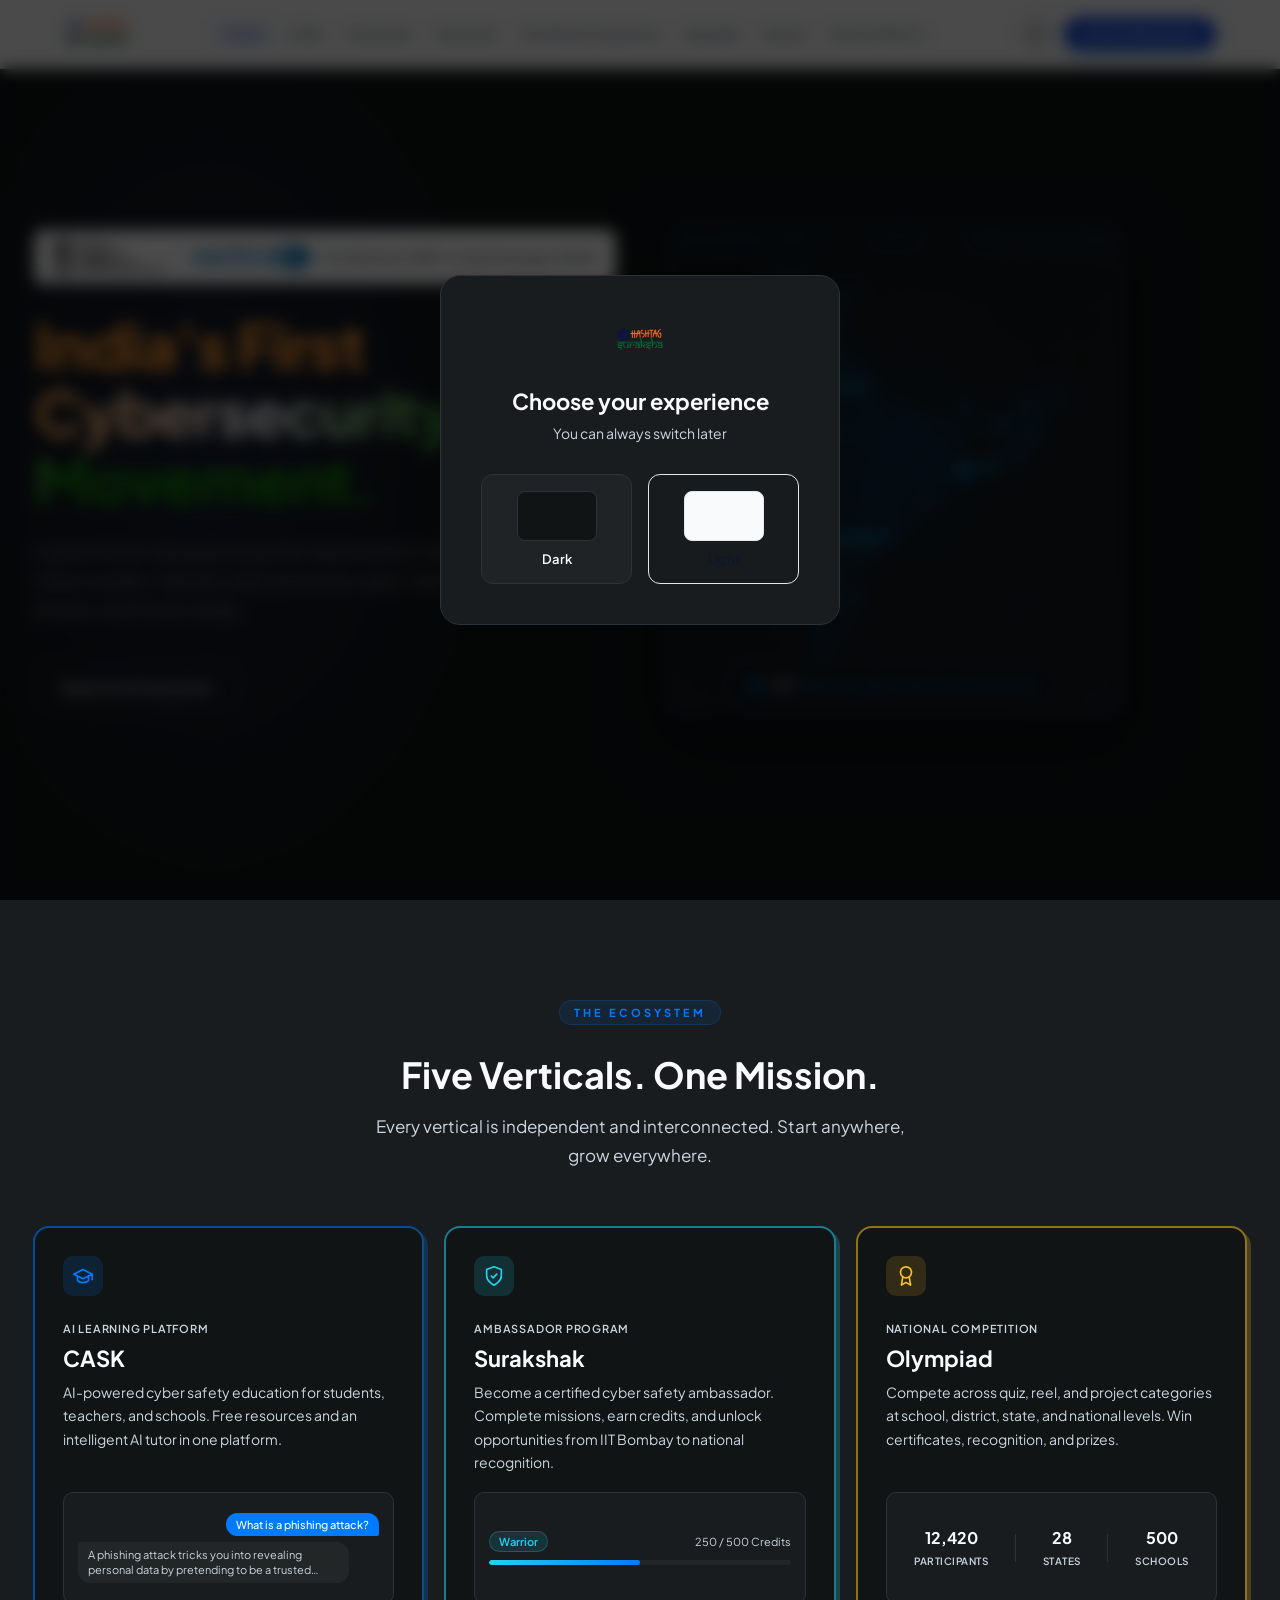
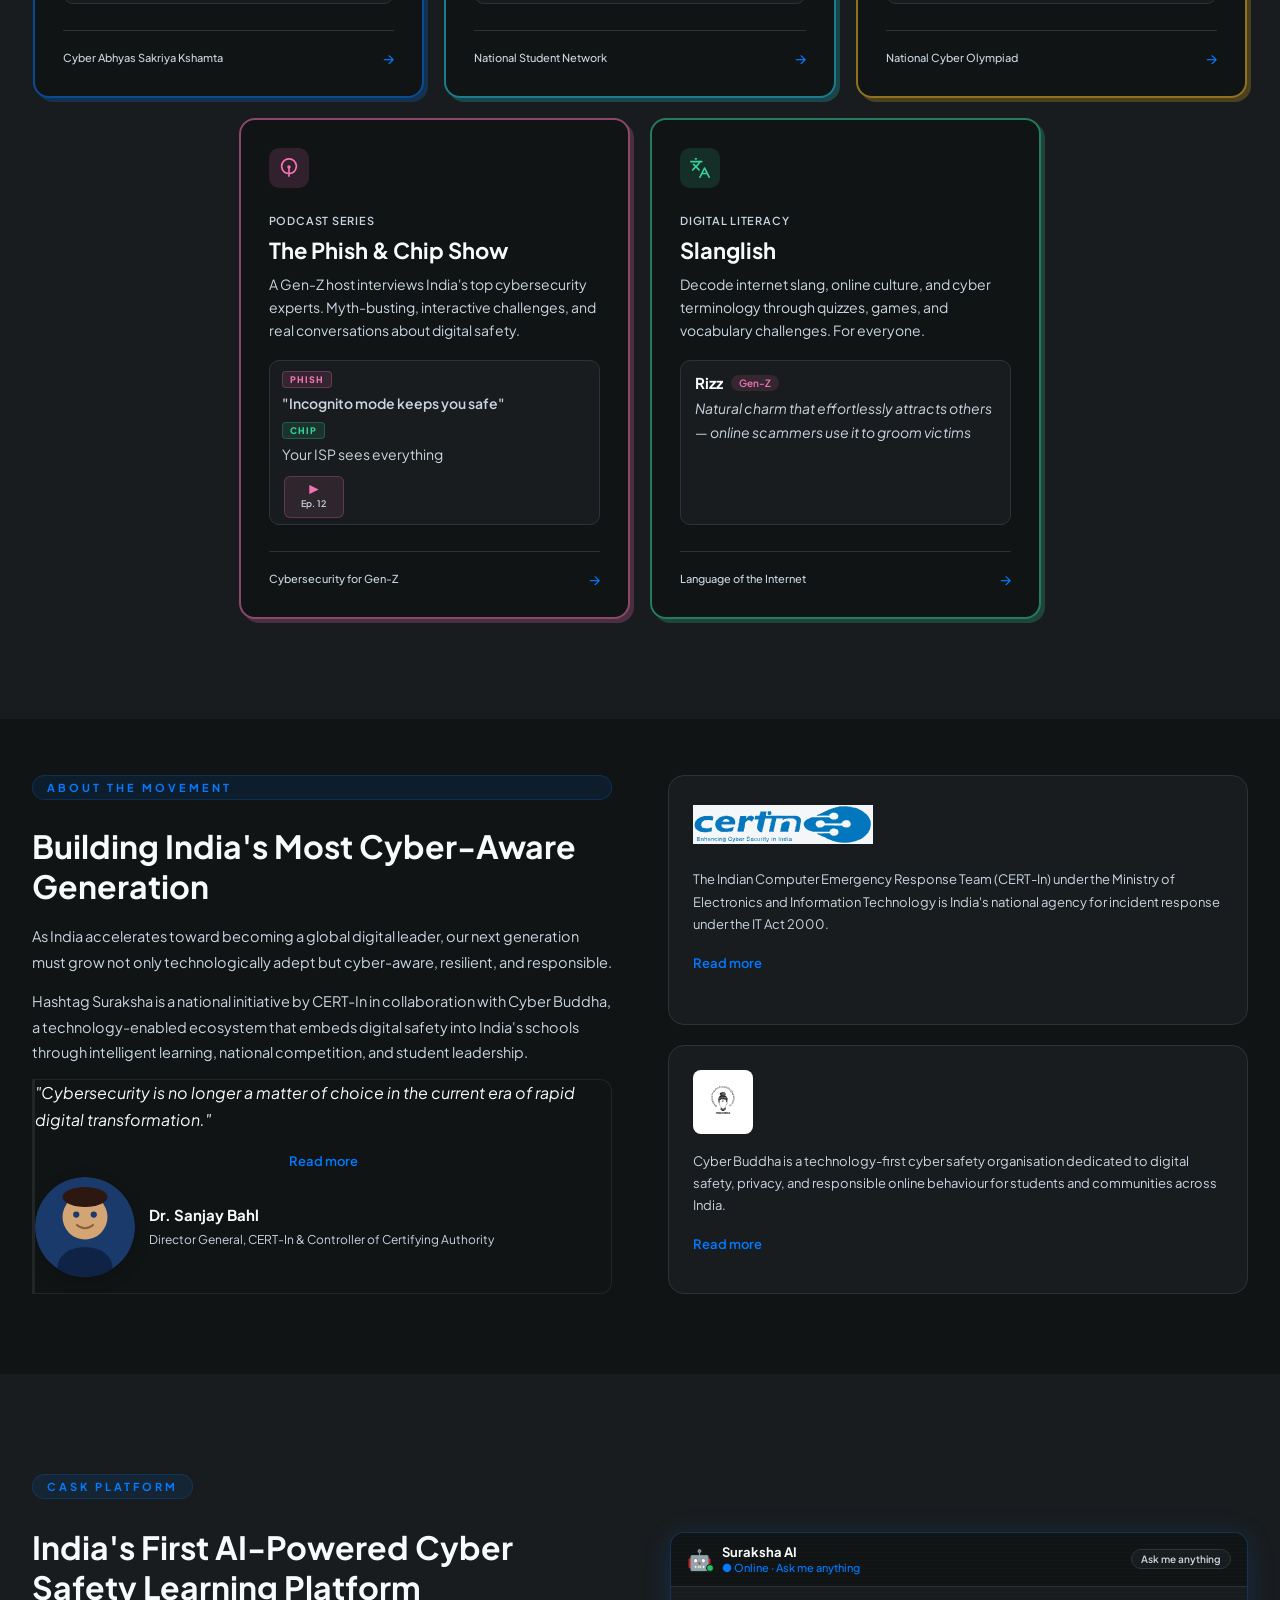
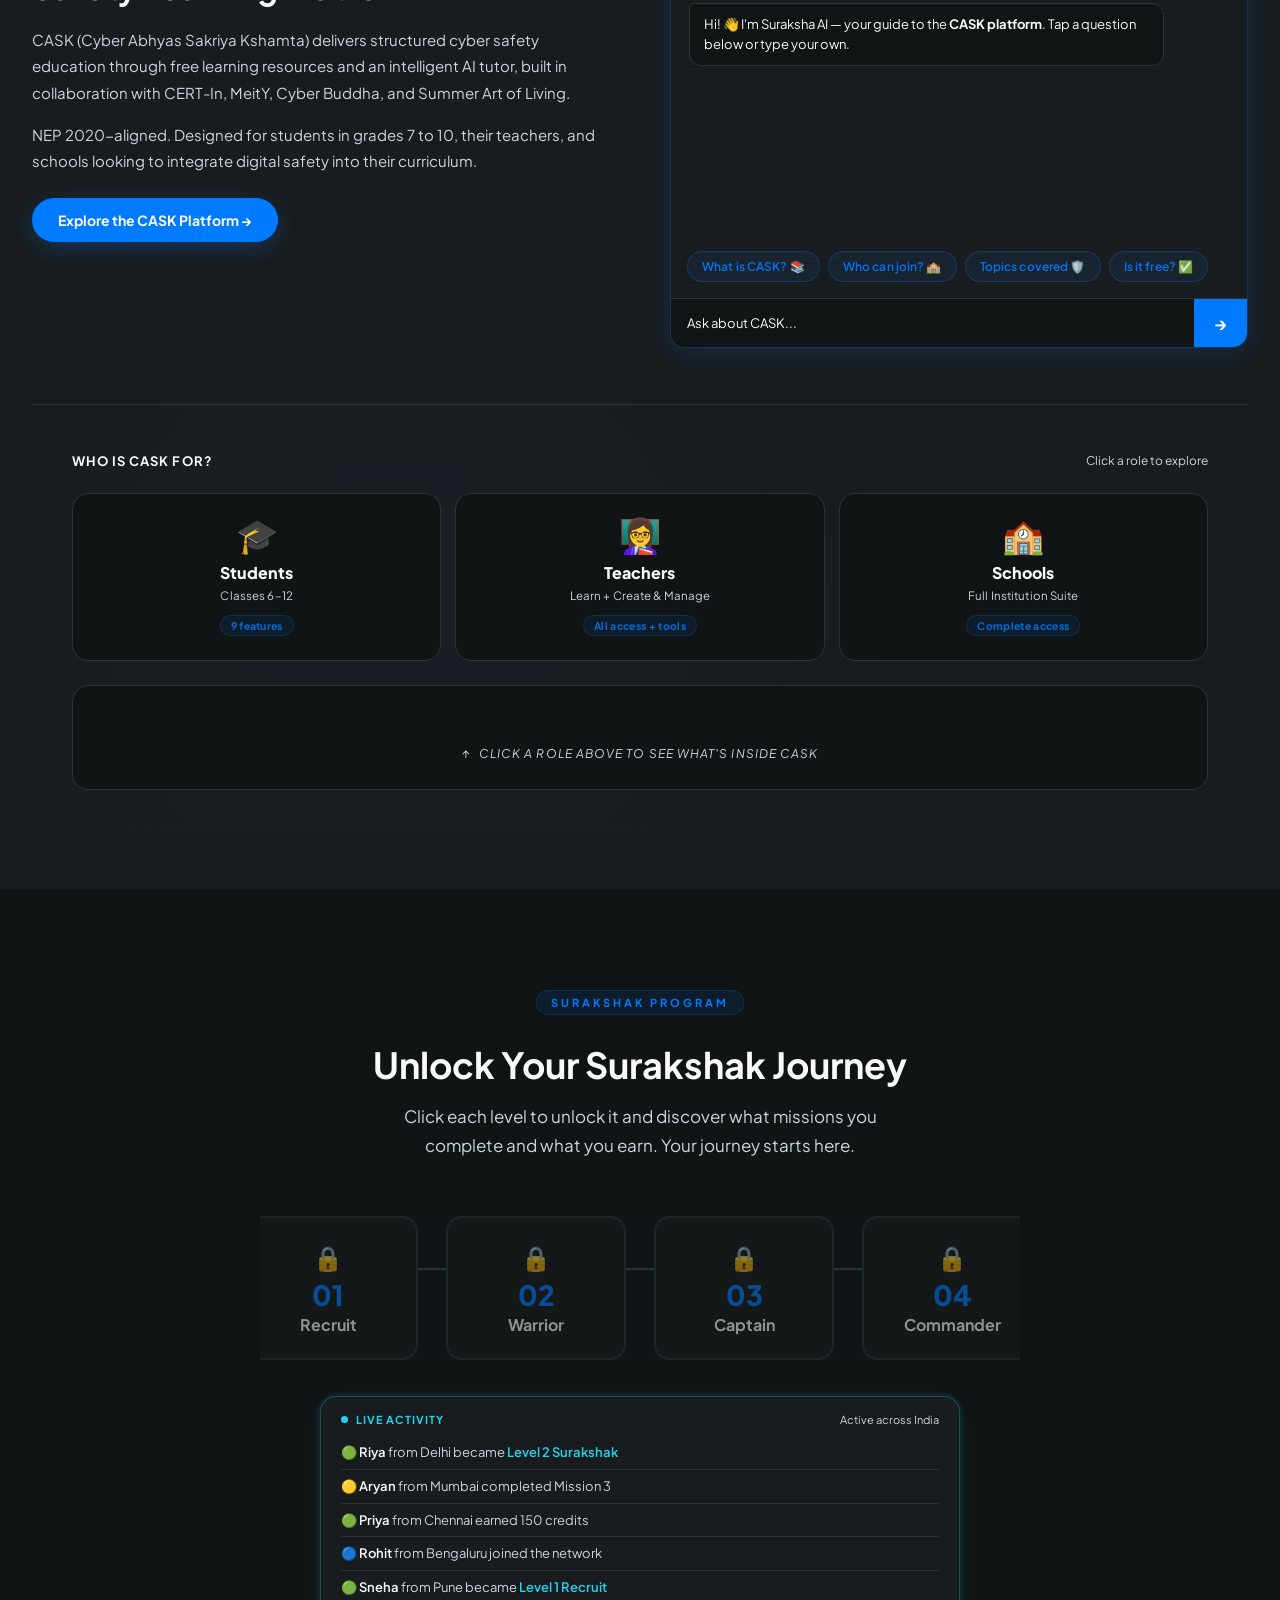
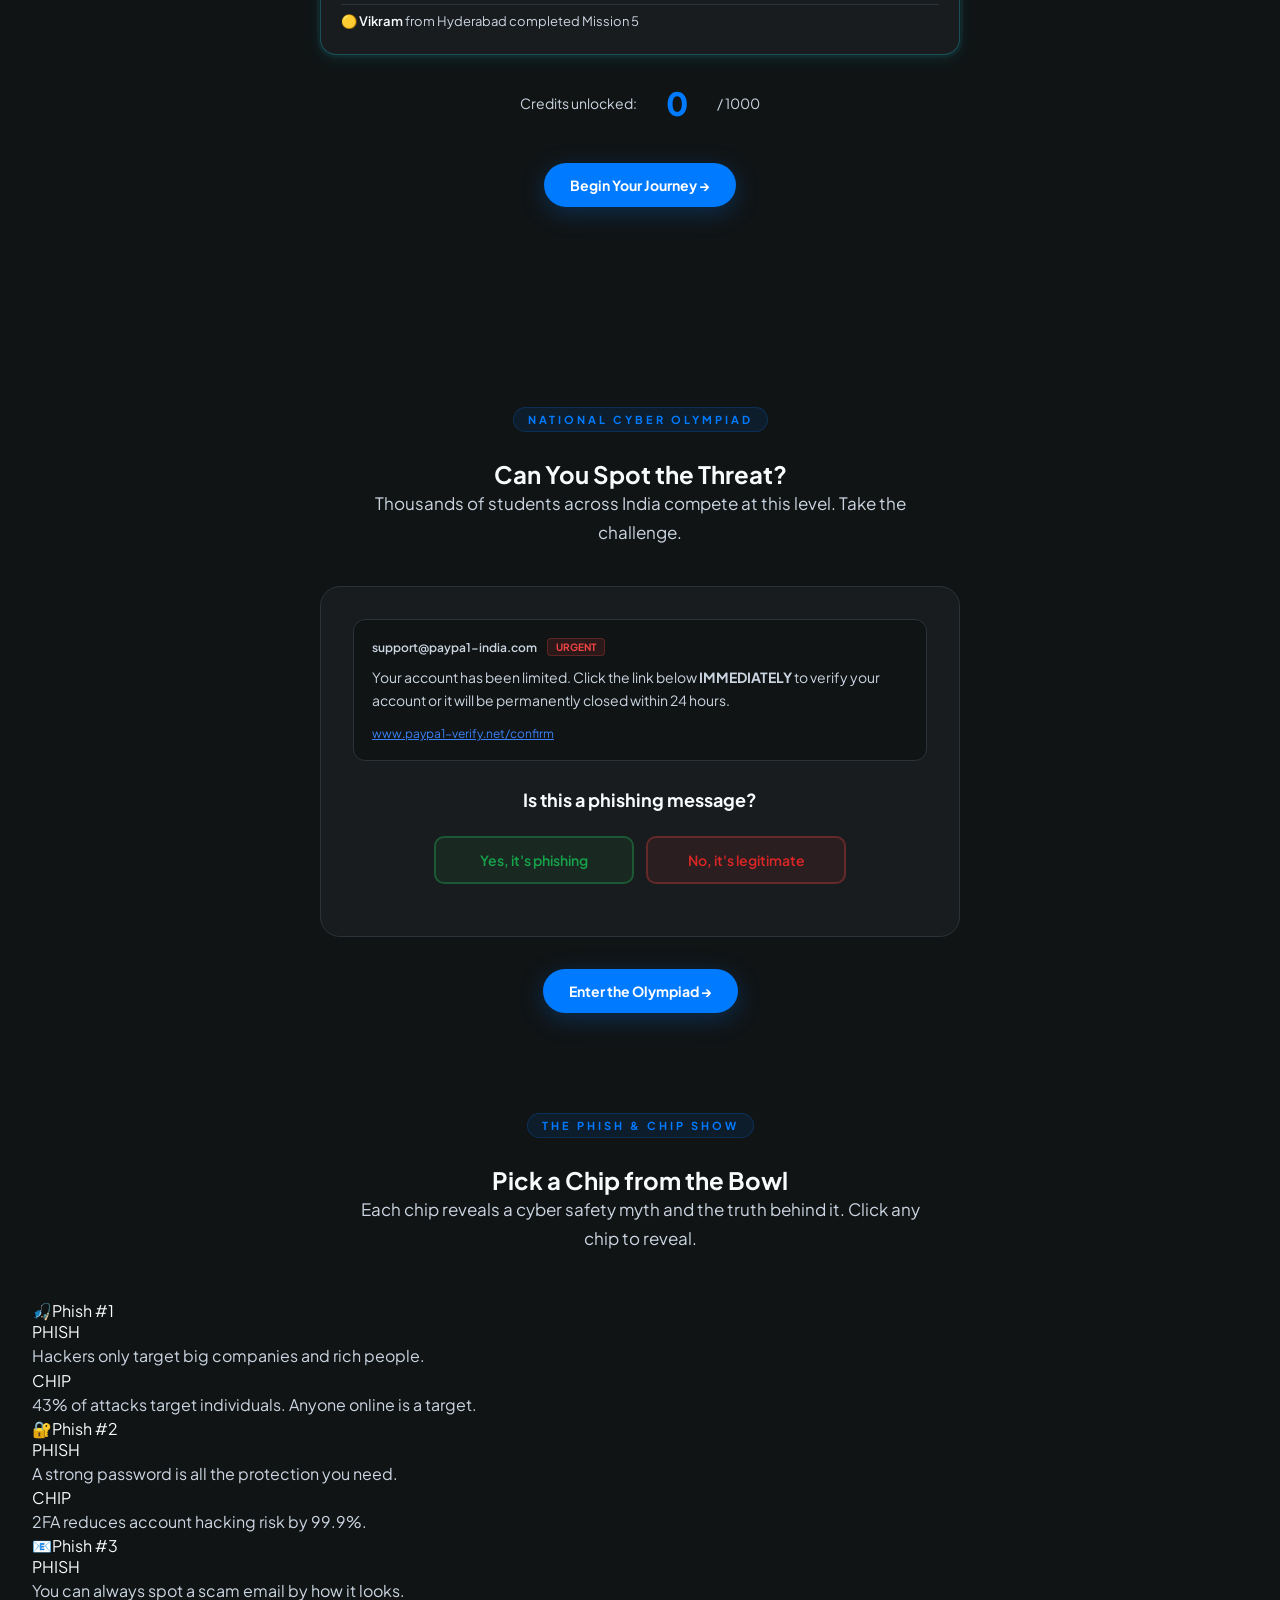
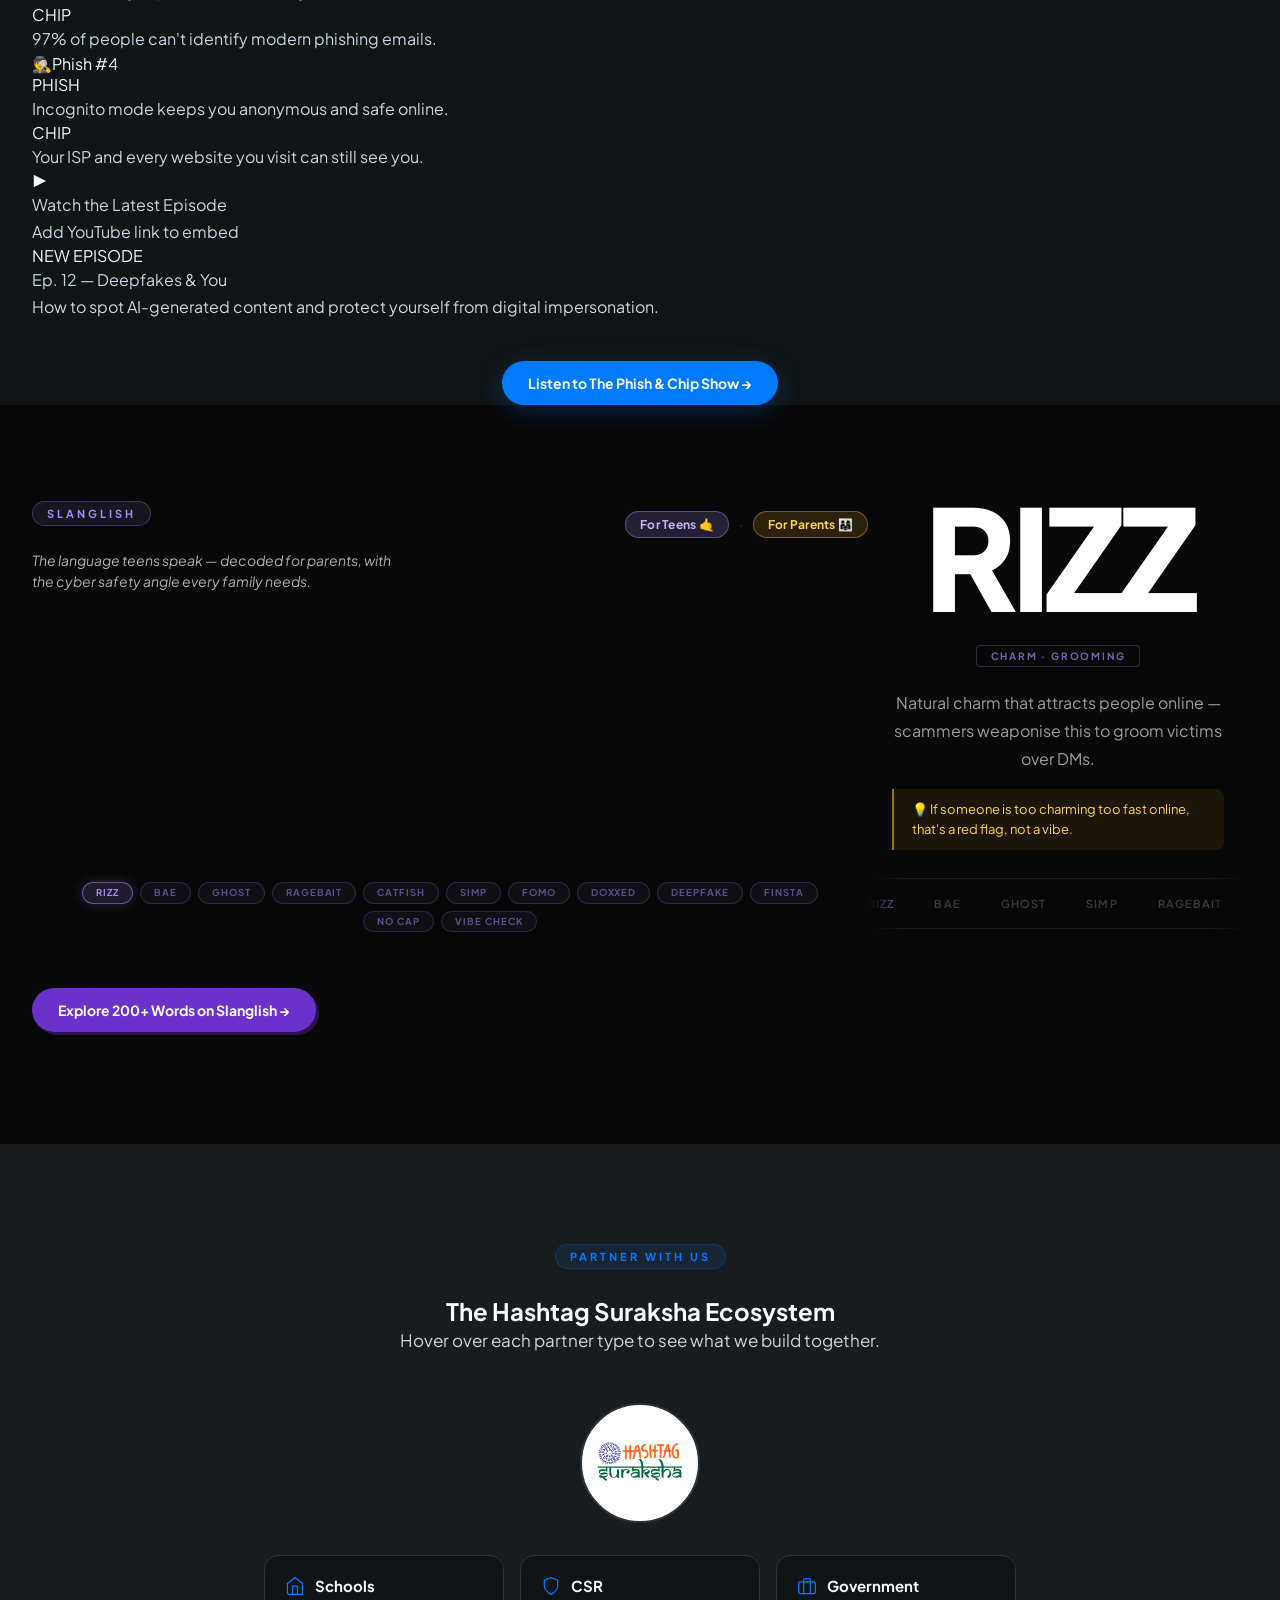
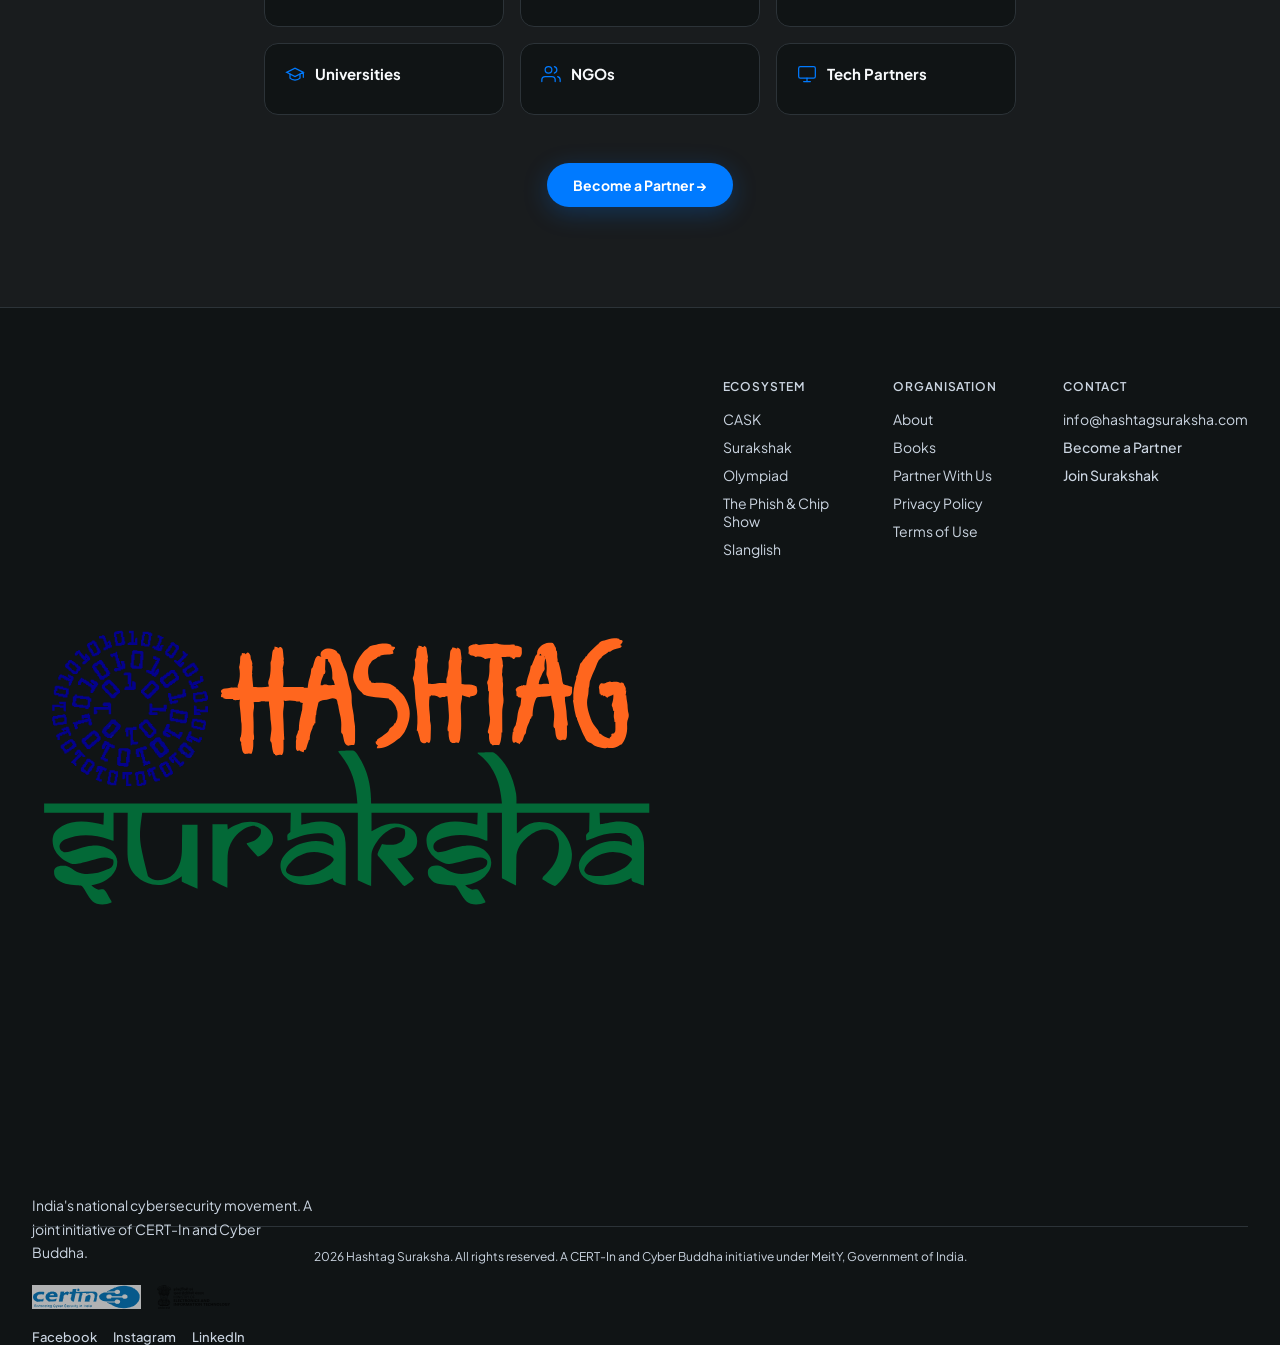
==== commit 0dd62b20: "Code fixes" ====
--- a/map-backup.html
+++ b/map-backup.html
@@ -47,7 +47,7 @@
         <li><a href="surakshak.html">Surakshak</a></li>
         <li><a href="olympiad.html">Olympiad</a></li>
         <li><a href="phishnchip.html">The Phish &amp; Chip Show</a></li>
-        <li><a href="slanglish.html">Slanglish</a></li>
+        <li><a href="https://slanglish.cyberbuddhas.com/" target="_blank">Slanglish</a></li>
         <li><a href="resources.html">Books</a></li>
         <li><a href="partner.html">Partner With Us</a></li>
       </ul>
@@ -66,7 +66,7 @@
       <a href="surakshak.html">Surakshak</a>
       <a href="olympiad.html">Olympiad</a>
       <a href="phishnchip.html">The Phish &amp; Chip Show</a>
-      <a href="slanglish.html">Slanglish</a>
+      <a href="https://slanglish.cyberbuddhas.com/" target="_blank">Slanglish</a>
       <a href="resources.html">Books</a>
       <a href="partner.html">Partner With Us</a>
       <a href="surakshak.html" class="mobile-cta">Join the Movement</a>
@@ -456,7 +456,7 @@
           </div>
         </a>
 
-        <a href="slanglish.html" class="vertical-card slanglish-card reveal-card">
+        <a href="https://slanglish.cyberbuddhas.com/" target="_blank" class="vertical-card slanglish-card reveal-card">
           <div class="card-icon-badge slanglish-badge">
             <svg width="22" height="22" viewBox="0 0 24 24" fill="none" stroke="currentColor" stroke-width="1.8" stroke-linecap="round" stroke-linejoin="round"><path d="M5 8l6 6"/><path d="M4 14l6-6 2-3"/><path d="M2 5h12"/><path d="M7 2h1"/><path d="M22 22l-5-10-5 10"/><path d="M14 18h6"/></svg>
           </div>
@@ -1103,7 +1103,7 @@
             <a href="surakshak.html">Surakshak</a>
             <a href="olympiad.html">Olympiad</a>
             <a href="phishnchip.html">The Phish &amp; Chip Show</a>
-            <a href="slanglish.html">Slanglish</a>
+            <a href="https://slanglish.cyberbuddhas.com/" target="_blank">Slanglish</a>
           </div>
           <div class="footer-col">
             <h5>Organisation</h5>
@@ -1122,7 +1122,7 @@
         </div>
       </div>
       <div class="footer-bottom">
-        <p>2025 Hashtag Suraksha. All rights reserved. A CERT-In and Cyber Buddha initiative under MeitY, Government of India.</p>
+        <p>2026 Hashtag Suraksha. All rights reserved. A CERT-In and Cyber Buddha initiative under MeitY, Government of India.</p>
       </div>
     </div>
   </footer>
--- a/home.css
+++ b/home.css
@@ -21,7 +21,7 @@
   margin-bottom: 16px;
 }
 
-[data-theme=light] .section-tag {
+[data-theme="light"] .section-tag {
   color: #1D4ED8;
   background: rgba(29, 78, 216, 0.07);
   border-color: rgba(29, 78, 216, 0.15);
@@ -102,16 +102,18 @@
 }
 
 /* ── NAV — ALWAYS WHITE ───────────────────────────────────────── */
-.nav, [data-theme=dark] .nav, [data-theme=light] .nav {
+.nav,
+[data-theme="dark"] .nav,
+[data-theme="light"] .nav {
   background: rgba(255, 255, 255, 0.97) !important;
   border-bottom: 1px solid rgba(0, 0, 0, 0.08) !important;
   backdrop-filter: blur(20px) !important;
 }
 
 .nav-inner {
-  max-width: var(--site-max-width, 1460px);
+  max-width: 1200px;
   margin: 0 auto;
-  padding: 0 var(--site-gutter, 32px);
+  padding: 0 24px;
   height: 68px;
   display: flex;
   align-items: center;
@@ -132,7 +134,8 @@
   padding: 0;
 }
 
-.nav-links a, [data-theme=dark] .nav-links a {
+.nav-links a,
+[data-theme="dark"] .nav-links a {
   font-family: var(--font-ui);
   font-size: 13px;
   font-weight: 500;
@@ -144,7 +147,10 @@
   text-decoration: none;
 }
 
-.nav-links a:hover, .nav-links a.active, [data-theme=dark] .nav-links a:hover, [data-theme=dark] .nav-links a.active {
+.nav-links a:hover,
+.nav-links a.active,
+[data-theme="dark"] .nav-links a:hover,
+[data-theme="dark"] .nav-links a.active {
   color: #1D4ED8 !important;
   background: rgba(29, 78, 216, 0.07);
 }
@@ -156,7 +162,8 @@
   flex-shrink: 0;
 }
 
-.nav-cta, [data-theme=dark] .nav-cta {
+.nav-cta,
+[data-theme="dark"] .nav-cta {
   display: inline-block;
   background: #1D4ED8 !important;
   color: #fff !important;
@@ -172,7 +179,8 @@
 
 .nav-cta:hover { opacity: 0.85; }
 
-.theme-toggle-btn, [data-theme=dark] .theme-toggle-btn {
+.theme-toggle-btn,
+[data-theme="dark"] .theme-toggle-btn {
   background: rgba(0, 0, 0, 0.06) !important;
   border: 1.5px solid rgba(0, 0, 0, 0.15) !important;
   border-radius: 50%;
@@ -187,7 +195,8 @@
   flex-shrink: 0;
 }
 
-.theme-toggle-btn:hover, [data-theme=dark] .theme-toggle-btn:hover {
+.theme-toggle-btn:hover,
+[data-theme="dark"] .theme-toggle-btn:hover {
   border-color: #1D4ED8 !important;
   color: #1D4ED8 !important;
   background: rgba(29, 78, 216, 0.08) !important;
@@ -195,10 +204,10 @@
 
 .theme-toggle-btn svg { width: 15px; height: 15px; }
 
-[data-theme=dark] .icon-sun  { display: block; }
-[data-theme=dark] .icon-moon { display: none; }
-[data-theme=light] .icon-sun  { display: none; }
-[data-theme=light] .icon-moon { display: block; }
+[data-theme="dark"]  .icon-sun  { display: block; }
+[data-theme="dark"]  .icon-moon { display: none; }
+[data-theme="light"] .icon-sun  { display: none; }
+[data-theme="light"] .icon-moon { display: block; }
 
 .hamburger {
   display: none;
@@ -244,6 +253,10 @@
   text-align: center;
   font-weight: 600;
   border-radius: 8px;
+}
+
+.mobile-menu a.mobile-cta:hover {
+  color: #fff !important;
 }
 
 .mobile-menu.open { display: flex; }
@@ -442,32 +455,32 @@
 .cert-govt-bar {
   display: inline-flex;
   align-items: center;
-  gap: 16px;
+  gap: 12px;
   background: #ffffff;
   border-radius: 8px;
-  padding: 10px 22px;
+  padding: 8px 18px;
   margin-bottom: 28px;
   box-shadow: 0 2px 12px rgba(0,0,0,0.18);
 }
 
 .cert-govt-logo {
-  height: 48px;
+  height: 38px;
   width: auto;
-  max-width: 165px;
+  max-width: 120px;
   flex-shrink: 0;
   object-fit: contain;
 }
 
 .cert-govt-divider {
   width: 1px;
-  height: 46px;
+  height: 36px;
   background: rgba(0,0,0,0.18);
   flex-shrink: 0;
 }
 
 .cert-govt-text {
   font-family: var(--font-ui);
-  font-size: 13px;
+  font-size: 11.5px;
   font-weight: 600;
   color: #1a2233;
   white-space: nowrap;
@@ -526,7 +539,7 @@
 }
 
 /* light mode fallback (hero stays dark) */
-[data-theme=light] .hero-gradient-text {
+[data-theme="light"] .hero-gradient-text {
   background: linear-gradient(90deg, #FF9933 0%, #FF9933 28%, #FFFFFF 50%, #138808 72%, #138808 100%);
   -webkit-background-clip: text;
   -webkit-text-fill-color: transparent;
@@ -574,7 +587,7 @@
 .hero-map-col {
   display: flex;
   align-items: center;
-  justify-content: flex-end;
+  justify-content: flex-start;
 }
 
 .hero-map-circle {
@@ -679,11 +692,11 @@
 
 .card-icon-badge svg { display: block; }
 
-[data-theme=light] .cask-badge      { background: rgba(0, 122, 255, 0.10); }
-[data-theme=light] .surakshak-badge { background: rgba(6, 182, 212, 0.10); color: #0891B2; }
-[data-theme=light] .olympiad-badge  { background: rgba(217, 119, 6, 0.10); color: #D97706; }
-[data-theme=light] .podcast-badge   { background: rgba(219, 39, 119, 0.10); color: #DB2777; }
-[data-theme=light] .slanglish-badge { background: rgba(5, 150, 105, 0.10); color: #059669; }
+[data-theme="light"] .cask-badge      { background: rgba(0, 122, 255, 0.10); }
+[data-theme="light"] .surakshak-badge { background: rgba(6, 182, 212, 0.10); color: #0891B2; }
+[data-theme="light"] .olympiad-badge  { background: rgba(217, 119, 6, 0.10); color: #D97706; }
+[data-theme="light"] .podcast-badge   { background: rgba(219, 39, 119, 0.10); color: #DB2777; }
+[data-theme="light"] .slanglish-badge { background: rgba(5, 150, 105, 0.10); color: #059669; }
 
 /* ── VERTICAL CARD HOVER LIFT ─────────────────────────────────── */
 .vertical-card:hover {
@@ -696,7 +709,7 @@
   border-color: rgba(0,122,255,0.35);
   transform: translateY(-4px);
 }
-[data-theme=light] .audience-card:hover {
+[data-theme="light"] .audience-card:hover {
   box-shadow: 0 6px 24px rgba(0, 122, 255, 0.18);
 }
 
@@ -732,8 +745,8 @@
   letter-spacing: 0.08em;
 }
 
-[data-theme=light] .live-dot-sm   { background: #0891B2; }
-[data-theme=light] .live-feed-title { color: #0891B2; }
+[data-theme="light"] .live-dot-sm   { background: #0891B2; }
+[data-theme="light"] .live-feed-title { color: #0891B2; }
 
 .live-feed-scroll {
   display: flex;
@@ -757,7 +770,7 @@
 
 .lf-item strong { color: var(--text-primary); font-weight: 600; }
 .lf-item em     { color: #22D3EE; font-style: normal; font-weight: 600; }
-[data-theme=light] .lf-item em { color: #0891B2; }
+[data-theme="light"] .lf-item em { color: #0891B2; }
 
 /* ── PODCAST MYTH + YT LAYOUT ────────────────────────────────── */
 .podcast-preview-wrap {
@@ -1060,25 +1073,26 @@
 .cm-col-teacher { color: #fbbf24; background: rgba(251,191,36,0.12); }
 
 /* Light theme */
-[data-theme=light] .cm-node:hover .cm-node-name, [data-theme=light] .cm-node.active .cm-node-name { color: #0e7490; }
-[data-theme=light] .cm-node.active .cm-node-arrow { color: #0e7490; }
-[data-theme=light] .cm-panel-area  { border-color: rgba(8,145,178,0.25); background: #f0fdff; }
-[data-theme=light] .cm-panel-title { color: #0e7490; }
-[data-theme=light] .c-chip  { background: rgba(8,145,178,0.07);   color: #0891b2; }
-[data-theme=light] .a-chip  { background: rgba(124,58,237,0.07);  color: #6d28d9; }
-[data-theme=light] .m-chip  { background: rgba(236,72,153,0.07);  color: #be185d; }
-[data-theme=light] .p-chip  { background: rgba(5,150,105,0.07);   color: #059669; }
-[data-theme=light] .cr-chip { background: rgba(251,191,36,0.07);  color: #d97706; }
-[data-theme=light] .s-chip  { background: rgba(99,102,241,0.07);  color: #4338ca; }
-[data-theme=light] .cm-col-access  { color: #0891b2; background: rgba(8,145,178,0.09); }
-[data-theme=light] .cm-col-create  { color: #d97706; background: rgba(251,191,36,0.09); }
-[data-theme=light] .cm-col-student { color: #0891b2; background: rgba(8,145,178,0.09); }
-[data-theme=light] .cm-col-teacher { color: #d97706; background: rgba(251,191,36,0.09); }
-
-[data-theme=light] .wic-chip.content-chip  { background: rgba(8,145,178,0.07);  color: #0e7490; }
-[data-theme=light] .wic-chip.ai-chip       { background: rgba(124,58,237,0.07); color: #6d28d9; }
-[data-theme=light] .wic-chip.practice-chip { background: rgba(5,150,105,0.07);  color: #047857; }
-[data-theme=light] .wic-chip.media-chip    { background: rgba(236,72,153,0.07); color: #be185d; }
+[data-theme="light"] .cm-node:hover .cm-node-name,
+[data-theme="light"] .cm-node.active .cm-node-name { color: #0e7490; }
+[data-theme="light"] .cm-node.active .cm-node-arrow { color: #0e7490; }
+[data-theme="light"] .cm-panel-area  { border-color: rgba(8,145,178,0.25); background: #f0fdff; }
+[data-theme="light"] .cm-panel-title { color: #0e7490; }
+[data-theme="light"] .c-chip  { background: rgba(8,145,178,0.07);   color: #0891b2; }
+[data-theme="light"] .a-chip  { background: rgba(124,58,237,0.07);  color: #6d28d9; }
+[data-theme="light"] .m-chip  { background: rgba(236,72,153,0.07);  color: #be185d; }
+[data-theme="light"] .p-chip  { background: rgba(5,150,105,0.07);   color: #059669; }
+[data-theme="light"] .cr-chip { background: rgba(251,191,36,0.07);  color: #d97706; }
+[data-theme="light"] .s-chip  { background: rgba(99,102,241,0.07);  color: #4338ca; }
+[data-theme="light"] .cm-col-access  { color: #0891b2; background: rgba(8,145,178,0.09); }
+[data-theme="light"] .cm-col-create  { color: #d97706; background: rgba(251,191,36,0.09); }
+[data-theme="light"] .cm-col-student { color: #0891b2; background: rgba(8,145,178,0.09); }
+[data-theme="light"] .cm-col-teacher { color: #d97706; background: rgba(251,191,36,0.09); }
+
+[data-theme="light"] .wic-chip.content-chip  { background: rgba(8,145,178,0.07);  color: #0e7490; }
+[data-theme="light"] .wic-chip.ai-chip       { background: rgba(124,58,237,0.07); color: #6d28d9; }
+[data-theme="light"] .wic-chip.practice-chip { background: rgba(5,150,105,0.07);  color: #047857; }
+[data-theme="light"] .wic-chip.media-chip    { background: rgba(236,72,153,0.07); color: #be185d; }
 
 /* ── CASK INLINE CHATBOT ─────────────────────────────────────── */
 .cask-chatbot {
@@ -1324,23 +1338,23 @@
 }
 
 /* Light mode — same approach, darker saturated hues for contrast on white */
-[data-theme=light] .vertical-card.cask-card {
+[data-theme="light"] .vertical-card.cask-card {
   border: 2px solid rgba(29, 78, 216, 0.55);
   box-shadow: 4px 4px 0 rgba(29, 78, 216, 0.20);
 }
-[data-theme=light] .vertical-card.surakshak-card {
+[data-theme="light"] .vertical-card.surakshak-card {
   border: 2px solid rgba(8, 145, 178, 0.55);
   box-shadow: 4px 4px 0 rgba(8, 145, 178, 0.20);
 }
-[data-theme=light] .vertical-card.olympiad-card {
+[data-theme="light"] .vertical-card.olympiad-card {
   border: 2px solid rgba(180, 83, 9, 0.55);
   box-shadow: 4px 4px 0 rgba(180, 83, 9, 0.20);
 }
-[data-theme=light] .vertical-card.podcast-card {
+[data-theme="light"] .vertical-card.podcast-card {
   border: 2px solid rgba(190, 24, 93, 0.55);
   box-shadow: 4px 4px 0 rgba(190, 24, 93, 0.20);
 }
-[data-theme=light] .vertical-card.slanglish-card {
+[data-theme="light"] .vertical-card.slanglish-card {
   border: 2px solid rgba(4, 120, 87, 0.55);
   box-shadow: 4px 4px 0 rgba(4, 120, 87, 0.20);
 }
@@ -1350,7 +1364,7 @@
   border: 1.5px solid rgba(0, 122, 255, 0.40);
   box-shadow: 3px 3px 0 rgba(0, 122, 255, 0.16);
 }
-[data-theme=light] .audience-card {
+[data-theme="light"] .audience-card {
   border: 1.5px solid rgba(29, 78, 216, 0.40);
   box-shadow: 3px 3px 0 rgba(29, 78, 216, 0.16);
 }
@@ -1382,8 +1396,8 @@
 }
 
 
-[data-theme=light] .how-card      { box-shadow: 0 2px 12px rgba(0, 122, 255, 0.09); }
-[data-theme=light] .journey-level { box-shadow: 0 2px 12px rgba(0, 122, 255, 0.09); }
+[data-theme="light"] .how-card      { box-shadow: 0 2px 12px rgba(0, 122, 255, 0.09); }
+[data-theme="light"] .journey-level { box-shadow: 0 2px 12px rgba(0, 122, 255, 0.09); }
 
 /* ── LIVE FEED SCROLL ANIMATION ──────────────────────────────── */
 @keyframes feedScrollUp {
@@ -1430,13 +1444,17 @@
 
 .hero-map-card {
   position: relative;
-  width: min(560px, 47vw);
+  width: min(460px, 44vw);
   aspect-ratio: 930 / 1000;
   background: linear-gradient(135deg, rgba(16,20,21,1) 0%, rgba(20,26,30,1) 100%);
   border: 1px solid rgba(0,122,255,0.18);
   border-radius: 20px;
   overflow: hidden;
   box-shadow: 0 25px 60px rgba(0,0,0,0.5), 0 0 0 1px rgba(0,122,255,0.05);
+}
+
+@media (max-width: 1024px) {
+  .hero-map-card { width: min(370px, 35vw); }
 }
 
 .bracket-tl, .bracket-tr, .bracket-bl, .bracket-br {
@@ -1551,11 +1569,11 @@
 .podcast-accent    { background: #F472B6; }
 .slanglish-accent  { background: #34D399; }
 
-[data-theme=light] .cask-accent       { background: #1D4ED8; }
-[data-theme=light] .surakshak-accent  { background: #0891B2; }
-[data-theme=light] .olympiad-accent   { background: #D97706; }
-[data-theme=light] .podcast-accent    { background: #DB2777; }
-[data-theme=light] .slanglish-accent  { background: #059669; }
+[data-theme="light"] .cask-accent       { background: #1D4ED8; }
+[data-theme="light"] .surakshak-accent  { background: #0891B2; }
+[data-theme="light"] .olympiad-accent   { background: #D97706; }
+[data-theme="light"] .podcast-accent    { background: #DB2777; }
+[data-theme="light"] .slanglish-accent  { background: #059669; }
 
 .card-tag {
   font-family: var(--font-ui);
@@ -1811,9 +1829,9 @@
 }
 
 .partner-logo-chip img {
-  height: 72px;
+  height: 84px;
   width: auto;
-  max-width: 160px;
+  max-width: 188px;
   object-fit: contain;
   display: block;
 }
@@ -1878,7 +1896,7 @@
   background: rgba(0, 122, 255, 0.04);
 }
 
-[data-theme=light] .tier-featured {
+[data-theme="light"] .tier-featured {
   border-color: #1D4ED8;
   background: rgba(29, 78, 216, 0.04);
 }
@@ -1901,7 +1919,7 @@
   border: 1px solid rgba(52, 211, 153, 0.25);
 }
 
-[data-theme=light] .free-badge {
+[data-theme="light"] .free-badge {
   color: #059669;
   background: rgba(5, 150, 105, 0.1);
   border-color: rgba(5, 150, 105, 0.2);
@@ -1913,7 +1931,7 @@
   border: 1px solid rgba(0, 122, 255, 0.25);
 }
 
-[data-theme=light] .ai-badge {
+[data-theme="light"] .ai-badge {
   color: #1D4ED8;
   background: rgba(29, 78, 216, 0.08);
   border-color: rgba(29, 78, 216, 0.2);
@@ -2007,8 +2025,8 @@
 .aud-teacher { color: #FBBF24; }
 .aud-school  { color: #34D399; }
 
-[data-theme=light] .aud-teacher { color: #D97706; }
-[data-theme=light] .aud-school  { color: #059669; }
+[data-theme="light"] .aud-teacher { color: #D97706; }
+[data-theme="light"] .aud-school  { color: #059669; }
 
 .audience-card h4 {
   font-size: 15px;
@@ -2314,9 +2332,9 @@
 .slang-pill { background: rgba(244, 114, 182, 0.12); color: #F472B6; }
 .ai-pill    { background: rgba(167, 139, 250, 0.12); color: #A78BFA; }
 
-[data-theme=light] .cyber-pill { color: #1D4ED8; background: rgba(29, 78, 216, 0.08); }
-[data-theme=light] .slang-pill { color: #DB2777; background: rgba(219, 39, 119, 0.08); }
-[data-theme=light] .ai-pill    { color: #6D28D9; background: rgba(109, 40, 217, 0.08); }
+[data-theme="light"] .cyber-pill { color: #1D4ED8; background: rgba(29, 78, 216, 0.08); }
+[data-theme="light"] .slang-pill { color: #DB2777; background: rgba(219, 39, 119, 0.08); }
+[data-theme="light"] .ai-pill    { color: #6D28D9; background: rgba(109, 40, 217, 0.08); }
 
 .word-def {
   font-size: 13px;
@@ -2491,7 +2509,7 @@
   transition: opacity 0.3s;
 }
 
-[data-theme=light] .cursor-glow {
+[data-theme="light"] .cursor-glow {
   background: radial-gradient(circle, rgba(29,78,216,0.04) 0%, transparent 70%);
   mix-blend-mode: multiply;
 }
@@ -2567,7 +2585,7 @@
   border-radius: 20px;
 }
 
-[data-theme=light] .rank-badge-pill {
+[data-theme="light"] .rank-badge-pill {
   color: #0891B2;
   background: rgba(8, 145, 178, 0.1);
   border-color: rgba(8, 145, 178, 0.2);
@@ -2738,8 +2756,8 @@
 /* Default = dark theme */
 .logo-dark { display: block; }
 .logo-light { display: none; }
-[data-theme=light] .logo-dark { display: none; }
-[data-theme=light] .logo-light { display: block; }
+[data-theme="light"] .logo-dark { display: none; }
+[data-theme="light"] .logo-light { display: block; }
 
 /* ── CASK VERTICAL CARD — split layout with logo ─────────────── */
 .cask-card-split {
@@ -2762,14 +2780,6 @@
   align-items: center;
   justify-content: center;
 }
-
-.slang-card-logo-col {
-  width: 108px;
-  height: 48px;
-  border-radius: 0;
-  overflow: visible;
-}
-
 .cask-vcard-logo {
   width: 100%;
   height: 100%;
@@ -2780,11 +2790,11 @@
 
 /* ── SLANGLISH VERTICAL CARD — logo in top row ───────────────── */
 .slang-vcard-logo {
-  width: 100%;
-  height: 100%;
+  width: 44px;
+  height: 44px;
   object-fit: contain;
-  border-radius: 0;
-  opacity: 1;
+  border-radius: 8px;
+  opacity: 0.92;
   display: block;
 }
 
@@ -2793,8 +2803,10 @@
 .cask-vcard-logo.logo-light,
 .slang-vcard-logo.logo-light { display: none !important; }
 /* Light mode: hide dark logos, show light logos */
-[data-theme=light] .cask-vcard-logo.logo-dark, [data-theme=light] .slang-vcard-logo.logo-dark  { display: none !important; }
-[data-theme=light] .cask-vcard-logo.logo-light, [data-theme=light] .slang-vcard-logo.logo-light { display: block !important; }
+[data-theme="light"] .cask-vcard-logo.logo-dark,
+[data-theme="light"] .slang-vcard-logo.logo-dark  { display: none !important; }
+[data-theme="light"] .cask-vcard-logo.logo-light,
+[data-theme="light"] .slang-vcard-logo.logo-light { display: block !important; }
 
 /* ── CASK SECTION — logo+label horizontal row ─────────────────── */
 .cask-section-logo-wrap { margin-bottom: 16px; }
@@ -2920,7 +2932,7 @@
   transform: translateY(-4px);
 }
 
-[data-theme=light] .journey-level.unlocked {
+[data-theme="light"] .journey-level.unlocked {
   border-color: #1D4ED8;
   background: rgba(29,78,216,0.05);
 }
@@ -3035,13 +3047,13 @@
 .slp-item strong { color: var(--text-primary); font-weight: 600; }
 .slp-item em { color: #22D3EE; font-style: normal; font-weight: 600; }
 
-[data-theme=light] .surakshak-live-panel {
+[data-theme="light"] .surakshak-live-panel {
   border-color: rgba(8, 145, 178, 0.30);
   box-shadow: 0 0 0 3px rgba(8, 145, 178, 0.05), 0 4px 16px rgba(8, 145, 178, 0.10);
 }
 
-[data-theme=light] .slp-title { color: #0891B2; }
-[data-theme=light] .slp-item em { color: #0891B2; }
+[data-theme="light"] .slp-title { color: #0891B2; }
+[data-theme="light"] .slp-item em { color: #0891B2; }
 
 .credits-counter-row {
   display: flex;
@@ -3079,7 +3091,7 @@
   overflow: hidden;
   position: relative;
 }
-[data-theme=light] .nco-section { background: #f0f4ff; }
+[data-theme="light"] .nco-section { background: #f0f4ff; }
 
 .nco-bg-grid {
   position: absolute; inset: 0;
@@ -3089,7 +3101,7 @@
   background-size: 48px 48px;
   pointer-events: none;
 }
-[data-theme=light] .nco-bg-grid {
+[data-theme="light"] .nco-bg-grid {
   background-image:
     linear-gradient(rgba(0,80,200,0.10) 1px, transparent 1px),
     linear-gradient(90deg, rgba(0,80,200,0.10) 1px, transparent 1px);
@@ -3103,7 +3115,7 @@
   grid-template-columns: 1fr 300px;
   gap: 40px;
   align-items: start;
-  max-width: var(--site-max-width, 1460px);
+  max-width: 1160px;
   margin: 0 auto;
 }
 
@@ -3179,8 +3191,8 @@
   transform: translateX(6px);
   box-shadow: -4px 0 0 0 #007aff;
 }
-[data-theme=light] .nco-card { background: rgba(0,0,0,0.03); border-color: rgba(0,0,0,0.08); }
-[data-theme=light] .nco-card:hover { background: rgba(0,122,255,0.06); }
+[data-theme="light"] .nco-card { background: rgba(0,0,0,0.03); border-color: rgba(0,0,0,0.08); }
+[data-theme="light"] .nco-card:hover { background: rgba(0,122,255,0.06); }
 
 .nco-card-top {
   display: flex;
@@ -3310,7 +3322,7 @@
   border-radius: 16px;
   padding: 16px;
 }
-[data-theme=light] .nco-quiz-card { background: #fff; border-color: rgba(0,122,255,0.2); box-shadow: 0 4px 24px rgba(0,0,0,0.06); }
+[data-theme="light"] .nco-quiz-card { background: #fff; border-color: rgba(0,122,255,0.2); box-shadow: 0 4px 24px rgba(0,0,0,0.06); }
 
 .nco-quiz-hd {
   display: flex;
@@ -3371,8 +3383,8 @@
 .nco-opt-btn.correct { background: rgba(34,197,94,0.15); border-color: #22c55e; color: #22c55e; }
 .nco-opt-btn.wrong   { background: rgba(239,68,68,0.15);  border-color: #ef4444; color: #ef4444; }
 
-[data-theme=light] .nco-opt-btn { background: #f8fafc; border-color: #e2e8f0; }
-[data-theme=light] .nco-opt-btn:hover { background: rgba(0,122,255,0.06); }
+[data-theme="light"] .nco-opt-btn { background: #f8fafc; border-color: #e2e8f0; }
+[data-theme="light"] .nco-opt-btn:hover { background: rgba(0,122,255,0.06); }
 
 .nco-quiz-start-btn {
   width: 100%;
@@ -3565,7 +3577,7 @@
   flex-direction: column;
   height: 100%;
 }
-[data-theme=dark] .bahl-quote {
+[data-theme="dark"] .bahl-quote {
   background: var(--bg) !important;
   border-color: rgba(255,255,255,0.08) !important;
 }
@@ -3578,7 +3590,7 @@
   flex-shrink: 0;
   border-bottom: 1px solid rgba(0,0,0,0.07);
 }
-[data-theme=dark] .bahl-header-band {
+[data-theme="dark"] .bahl-header-band {
   background: var(--bg);
   border-bottom: 1px solid rgba(255,255,255,0.06);
 }
@@ -3590,10 +3602,10 @@
   color: #555;
 }
 /* Dark mode: light text in dark band */
-[data-theme=dark] .bahl-header-band .bahl-cite-row cite {
+[data-theme="dark"] .bahl-header-band .bahl-cite-row cite {
   color: #e8eaf0;
 }
-[data-theme=dark] .bahl-header-band .bahl-title {
+[data-theme="dark"] .bahl-header-band .bahl-title {
   color: rgba(255,255,255,0.52);
 }
 .bahl-cite-row {
@@ -3607,14 +3619,15 @@
   padding: 20px 24px;
   background: var(--bg);
 }
-[data-theme=dark] .bahl-body-content {
+[data-theme="dark"] .bahl-body-content {
   background: var(--bg);
 }
-[data-theme=dark] .bahl-body-content p, [data-theme=dark] .bahl-body-content .show-more-block p {
+[data-theme="dark"] .bahl-body-content p,
+[data-theme="dark"] .bahl-body-content .show-more-block p {
   color: rgba(255,255,255,0.82) !important;
 }
 /* Light mode body bg stays transparent (inherits from bahl-quote bg-surface) */
-[data-theme=light] .bahl-body-content {
+[data-theme="light"] .bahl-body-content {
   background: var(--bg-surface);
 }
 
@@ -3703,7 +3716,7 @@
   --pb-muted:    #3a6888;
   --pb-beam:     rgba(0,200,255,0.55);
 }
-[data-theme=light] .pnc-section {
+[data-theme="light"] .pnc-section {
   --pb-bg:       #f0f8ff;
   --pb-surface:  #ffffff;
   --pb-border:   rgba(0,100,180,0.18);
@@ -3775,7 +3788,7 @@
   letter-spacing: 0.06em;
   padding: 5px 16px;
 }
-[data-theme=light] .pnc-tag {
+[data-theme="light"] .pnc-tag {
   background: rgba(0,100,200,0.08);
   color: var(--pb-accent);
   border-color: rgba(0,100,200,0.2);
@@ -3787,7 +3800,7 @@
   margin-top: 8px;
   text-shadow: 0 0 30px rgba(0,200,255,0.25);
 }
-[data-theme=light] .pnc-title {
+[data-theme="light"] .pnc-title {
   text-shadow: none;
 }
 .pnc-sub {
@@ -3834,7 +3847,7 @@
   transition: transform 0.2s, box-shadow 0.2s;
   box-shadow: 0 0 0 1px rgba(255,255,255,0.06), 0 20px 60px rgba(0,0,0,0.5);
 }
-[data-theme=light] .pb-feat-card {
+[data-theme="light"] .pb-feat-card {
   border-color: rgba(0,0,0,0.09);
   background: rgba(0,0,0,0.03);
 }
@@ -3874,7 +3887,7 @@
   border: 1px solid rgba(255,255,255,0.07);
   border-radius: 10px;
 }
-[data-theme=light] .pb-now-bar {
+[data-theme="light"] .pb-now-bar {
   background: rgba(0,0,0,0.04);
   border-color: rgba(0,0,0,0.07);
 }
@@ -3888,12 +3901,12 @@
   font-size: 12px; color: rgba(255,255,255,0.72); flex: 1; min-width: 0;
   white-space: nowrap; overflow: hidden; text-overflow: ellipsis;
 }
-[data-theme=light] .pb-now-label { color: rgba(0,0,0,0.65); }
+[data-theme="light"] .pb-now-label { color: rgba(0,0,0,0.65); }
 .pb-now-tag {
   font-size: 9px; font-weight: 800; color: rgba(255,255,255,0.28);
   text-transform: uppercase; letter-spacing: 0.1em; flex-shrink: 0;
 }
-[data-theme=light] .pb-now-tag { color: rgba(0,0,0,0.35); }
+[data-theme="light"] .pb-now-tag { color: rgba(0,0,0,0.35); }
 
 /* ══════════════════════════════════════════
    CARNIVAL ROLLING STRIP (right)
@@ -3904,19 +3917,19 @@
   border-radius: 16px; overflow: hidden;
   height: 510px;
 }
-[data-theme=light] .pb-carnival { background: rgba(0,0,0,0.03); border-color: rgba(0,0,0,0.07); }
+[data-theme="light"] .pb-carnival { background: rgba(0,0,0,0.03); border-color: rgba(0,0,0,0.07); }
 .pb-carnival-hd {
   display: flex; justify-content: space-between; align-items: center;
   padding: 12px 15px; border-bottom: 1px solid rgba(255,255,255,0.07); flex-shrink: 0;
 }
-[data-theme=light] .pb-carnival-hd { border-bottom-color: rgba(0,0,0,0.07); }
+[data-theme="light"] .pb-carnival-hd { border-bottom-color: rgba(0,0,0,0.07); }
 .pb-carnival-hd-t { font-size: 11px; font-weight: 700; text-transform: uppercase; letter-spacing: 0.1em; color: var(--text-secondary); }
 .pb-carnival-scroll {
   font-size: 10px; color: rgba(255,255,255,0.25);
   background: rgba(255,255,255,0.05);
   padding: 3px 9px; border-radius: 999px;
 }
-[data-theme=light] .pb-carnival-scroll { color: rgba(0,0,0,0.3); background: rgba(0,0,0,0.05); }
+[data-theme="light"] .pb-carnival-scroll { color: rgba(0,0,0,0.3); background: rgba(0,0,0,0.05); }
 .pb-carnival-win { flex: 1; overflow: hidden; position: relative; }
 .pb-carnival-fade-t {
   position: absolute; top: 0; left: 0; right: 0; height: 44px;
@@ -3998,7 +4011,7 @@
   border-bottom: 1.5px solid rgba(0,200,255,0.4);
   z-index: 3;
 }
-[data-theme=light] .pb-game-panel {
+[data-theme="light"] .pb-game-panel {
   border-color: rgba(0,100,180,0.28);
   box-shadow:
     0 0 0 1px rgba(0,100,180,0.1),
@@ -4015,7 +4028,7 @@
   border-bottom: 1px solid var(--pb-border);
   background: rgba(0,200,255,0.04);
 }
-[data-theme=light] .pb-game-hdr {
+[data-theme="light"] .pb-game-hdr {
   background: rgba(0,100,180,0.04);
 }
 .pb-hdr-left { display: flex; flex-direction: column; gap: 5px; }
@@ -4069,7 +4082,7 @@
 .pb-timer-icon { font-size: 13px; }
 .pb-lives { display: flex; gap: 5px; }
 .pb-heart { font-size: 17px; transition: all 0.3s; color: rgba(0,0,0,0.1); }
-[data-theme=light] .pb-heart { color: rgba(0,0,0,0.08); }
+[data-theme="light"] .pb-heart { color: rgba(0,0,0,0.08); }
 .pb-heart.pb-heart-on { color: #ff3366; text-shadow: 0 0 8px rgba(255,51,102,0.6); }
 
 /* ── Radar wrap ── */
@@ -4207,7 +4220,7 @@
   box-shadow: 0 0 28px rgba(0,200,255,0.1), inset 0 0 20px rgba(0,0,0,0.3);
   z-index: 2;
 }
-[data-theme=light] .pb-radar-center {
+[data-theme="light"] .pb-radar-center {
   background: radial-gradient(circle, #fff 0%, #e8f4ff 100%);
   box-shadow: 0 0 20px rgba(0,100,180,0.1), inset 0 0 12px rgba(0,0,0,0.04);
 }
@@ -4368,7 +4381,7 @@
   background: linear-gradient(90deg, transparent, rgba(0,200,255,0.7), transparent);
   z-index: 2;
 }
-[data-theme=light] .pb-master-card {
+[data-theme="light"] .pb-master-card {
   border-color: rgba(0,100,180,0.22);
   box-shadow: 0 0 16px rgba(0,100,180,0.1), 0 2px 20px rgba(0,0,0,0.07);
 }
@@ -4443,7 +4456,7 @@
     0 0 16px rgba(0,200,255,0.14);
   position: relative;
 }
-[data-theme=light] .pb-stat-card {
+[data-theme="light"] .pb-stat-card {
   border-color: rgba(0,100,180,0.18);
   box-shadow: 0 0 12px rgba(0,100,180,0.09);
 }
@@ -4468,7 +4481,7 @@
   padding: 100px 0;
   background: #0d0519 !important;
 }
-[data-theme=light] .slanglish-flip-section {
+[data-theme="light"] .slanglish-flip-section {
   background: #1a0533 !important;
 }
 
@@ -4672,10 +4685,10 @@
   white-space: nowrap;
 }
 
-[data-theme=light] .slang-aud-teen   { background: rgba(124,58,237,0.10); border-color: rgba(124,58,237,0.30); color: #6d28d9; }
-[data-theme=light] .slang-aud-parent { background: rgba(234,179,8,0.10);  border-color: rgba(234,179,8,0.28);  color: #b45309; }
-[data-theme=light] .slang-usp-label  { color: rgba(109,40,217,0.55); }
-[data-theme=light] .slang-usp-strip  { border-color: rgba(124,58,237,0.14); }
+[data-theme="light"] .slang-aud-teen   { background: rgba(124,58,237,0.10); border-color: rgba(124,58,237,0.30); color: #6d28d9; }
+[data-theme="light"] .slang-aud-parent { background: rgba(234,179,8,0.10);  border-color: rgba(234,179,8,0.28);  color: #b45309; }
+[data-theme="light"] .slang-usp-label  { color: rgba(109,40,217,0.55); }
+[data-theme="light"] .slang-usp-strip  { border-color: rgba(124,58,237,0.14); }
 
 /* ── CASK CHATBOT FULL COLUMN ──────────────────────────────────── */
 /* ── CASK SHOWCASE (replaces chatbot) ─────────────────────────── */
@@ -4691,7 +4704,7 @@
   overflow: hidden;
   box-shadow: 0 4px 24px rgba(0,0,0,0.06);
 }
-[data-theme=dark] .cask-showcase {
+[data-theme="dark"] .cask-showcase {
   background: rgba(255,255,255,0.04);
   border-color: rgba(255,255,255,0.09);
   box-shadow: 0 4px 32px rgba(0,0,0,0.3);
@@ -4712,7 +4725,7 @@
   border-bottom: 1px solid var(--border, rgba(0,0,0,0.08));
   padding-bottom: 20px;
 }
-[data-theme=dark] .cs-stats { border-color: rgba(255,255,255,0.07); }
+[data-theme="dark"] .cs-stats { border-color: rgba(255,255,255,0.07); }
 .cs-stat { text-align: center; padding: 4px 0; }
 .cs-stat-num {
   font-family: var(--font-display, 'Syne', sans-serif);
@@ -4737,14 +4750,14 @@
   border: 1px solid rgba(0,0,0,0.06);
   transition: border-color 0.2s;
 }
-[data-theme=dark] .cs-feat {
+[data-theme="dark"] .cs-feat {
   background: rgba(255,255,255,0.04);
   border-color: rgba(255,255,255,0.07);
 }
 .cs-feat:hover { border-color: rgba(0,122,255,0.3) !important; }
 .cs-feat-icon { font-size: 17px; flex-shrink: 0; line-height: 1; }
 .cs-feat-name { font-size: 12px; font-weight: 700; color: var(--text, #1a1a2e); margin-bottom: 1px; }
-[data-theme=dark] .cs-feat-name { color: rgba(255,255,255,0.85); }
+[data-theme="dark"] .cs-feat-name { color: rgba(255,255,255,0.85); }
 .cs-feat-desc { font-size: 10px; color: var(--muted, #6b7280); line-height: 1.35; }
 /* Module pills row */
 .cs-modules {
@@ -4760,7 +4773,7 @@
   background: rgba(0,122,255,0.07); color: var(--primary, #0077ff);
   border: 1px solid rgba(0,122,255,0.18);
 }
-[data-theme=dark] .cs-pill {
+[data-theme="dark"] .cs-pill {
   background: rgba(0,122,255,0.12);
   border-color: rgba(0,122,255,0.28);
   color: #60a5fa;
@@ -4801,7 +4814,7 @@
   z-index: 0;
 }
 
-[data-theme=light] .cask-chatbot-full::before {
+[data-theme="light"] .cask-chatbot-full::before {
   background: repeating-linear-gradient(
     180deg,
     transparent,
@@ -5105,7 +5118,7 @@
   background-size: 28px 28px;
 }
 
-[data-theme=light] .cask-spoke-map {
+[data-theme="light"] .cask-spoke-map {
   background-image:
     radial-gradient(circle, rgba(0,0,0,0.055) 1px, transparent 1px);
   background-size: 28px 28px;
@@ -5131,7 +5144,7 @@
   stroke-dasharray: 4 8;
 }
 
-[data-theme=light] .csm-orbit { stroke: rgba(0,0,0,0.07); }
+[data-theme="light"] .csm-orbit { stroke: rgba(0,0,0,0.07); }
 
 .csm-line {
   stroke: rgba(255,255,255,0.10);
@@ -5144,8 +5157,8 @@
   stroke-width: 2;
 }
 
-[data-theme=light] .csm-line         { stroke: rgba(0,0,0,0.12); }
-[data-theme=light] .csm-line.active  { stroke: rgba(0,0,0,0.65); }
+[data-theme="light"] .csm-line         { stroke: rgba(0,0,0,0.12); }
+[data-theme="light"] .csm-line.active  { stroke: rgba(0,0,0,0.65); }
 
 .csm-node {
   position: absolute;
@@ -5192,9 +5205,9 @@
   50%       { opacity: 0.4; transform: scale(1.06); }
 }
 
-[data-theme=light] .csm-hub { border-color: rgba(0,0,0,0.40); }
-[data-theme=light] .csm-hub::before { border-color: rgba(0,0,0,0.08); }
-[data-theme=light] .csm-hub::after  { border-color: rgba(0,0,0,0.04); }
+[data-theme="light"] .csm-hub { border-color: rgba(0,0,0,0.40); }
+[data-theme="light"] .csm-hub::before { border-color: rgba(0,0,0,0.08); }
+[data-theme="light"] .csm-hub::after  { border-color: rgba(0,0,0,0.04); }
 
 .csm-hub-name {
   font-size: 16px;
@@ -5238,8 +5251,8 @@
   transform: translate(-50%, -50%) scale(1.08);
 }
 
-[data-theme=light] .csm-role         { border-color: rgba(0,0,0,0.15); }
-[data-theme=light] .csm-role:hover   { border-color: rgba(0,0,0,0.55); }
+[data-theme="light"] .csm-role         { border-color: rgba(0,0,0,0.15); }
+[data-theme="light"] .csm-role:hover   { border-color: rgba(0,0,0,0.55); }
 
 /* Feature panel */
 .csm-panel {
@@ -5357,75 +5370,78 @@
   padding: 40px 0 48px;
 }
 
-[data-theme=light] .slanglish-spotlight-section {
+[data-theme="light"] .slanglish-spotlight-section {
   background: #fff !important;
 }
-[data-theme=light] .slang-left-col {
+[data-theme="light"] .slang-left-col {
   border-right-color: rgba(109,40,217,0.15);
 }
-[data-theme=light] .slang-usp-line {
+[data-theme="light"] .slang-usp-line {
   color: rgba(30,10,60,0.6) !important;
 }
-[data-theme=light] .slang-word-giant { color: #1a0a2e; }
-[data-theme=light] .slang-word-tag {
+[data-theme="light"] .slang-word-giant { color: #1a0a2e; }
+[data-theme="light"] .slang-word-tag {
   color: #7c3aed;
   background: rgba(124,58,237,0.08);
   border-color: rgba(124,58,237,0.2);
 }
-[data-theme=light] .slang-word-def  { color: rgba(20,5,40,0.82); }
-[data-theme=light] .slang-word-tip  {
+[data-theme="light"] .slang-word-def  { color: rgba(20,5,40,0.82); }
+[data-theme="light"] .slang-word-tip  {
   color: rgba(20,5,40,0.65);
   border-left-color: rgba(124,58,237,0.35);
   background: rgba(124,58,237,0.05);
 }
-[data-theme=light] .slang-chip {
+[data-theme="light"] .slang-chip {
   background: rgba(0,0,0,0.04);
   border-color: rgba(0,0,0,0.12);
   color: rgba(20,5,40,0.6);
 }
-[data-theme=light] .slang-chip:hover, [data-theme=light] .sa-chip-active {
+[data-theme="light"] .slang-chip:hover,
+[data-theme="light"] .sa-chip-active {
   background: #7c3aed !important;
   border-color: #7c3aed !important;
   color: #fff !important;
 }
-[data-theme=light] .slang-all-tape span { color: rgba(20,5,40,0.38); }
-[data-theme=light] .slang-selector-hd  { color: rgba(109,40,217,0.6); }
-[data-theme=light] .slang-car-arrow {
+[data-theme="light"] .slang-all-tape span { color: rgba(20,5,40,0.38); }
+[data-theme="light"] .slang-selector-hd  { color: rgba(109,40,217,0.6); }
+[data-theme="light"] .slang-car-arrow {
   background: rgba(0,0,0,0.05);
   border-color: rgba(0,0,0,0.14);
   color: rgba(20,5,40,0.5);
 }
-[data-theme=light] .slang-car-arrow:hover {
+[data-theme="light"] .slang-car-arrow:hover {
   background: var(--char-color);
   color: #fff;
   border-color: var(--char-color);
 }
-[data-theme=light] .slang-car-portrait  { background: transparent; border: none; box-shadow: none; }
-[data-theme=light] .slang-car-name      { color: #1a0a2e; }
-[data-theme=light] .slang-car-badge     { color: var(--char-color); }
-[data-theme=light] .slang-car-liner     { color: rgba(20,5,40,0.5); }
-[data-theme=light] .slang-dot           { background: rgba(0,0,0,0.15); }
-[data-theme=light] .slang-chat-hdr      { border-bottom-color: rgba(0,0,0,0.08); }
-[data-theme=light] .slang-chat-hdr-av   { background: transparent; }
-[data-theme=light] .slang-chat-hdr-name { color: #1a0a2e; }
-[data-theme=light] .slang-chat-speak-btn, [data-theme=light] .slang-chat-switch-btn {
+[data-theme="light"] .slang-car-portrait  { background: transparent; border: none; box-shadow: none; }
+[data-theme="light"] .slang-car-name      { color: #1a0a2e; }
+[data-theme="light"] .slang-car-badge     { color: var(--char-color); }
+[data-theme="light"] .slang-car-liner     { color: rgba(20,5,40,0.5); }
+[data-theme="light"] .slang-dot           { background: rgba(0,0,0,0.15); }
+[data-theme="light"] .slang-chat-hdr      { border-bottom-color: rgba(0,0,0,0.08); }
+[data-theme="light"] .slang-chat-hdr-av   { background: transparent; }
+[data-theme="light"] .slang-chat-hdr-name { color: #1a0a2e; }
+[data-theme="light"] .slang-chat-speak-btn,
+[data-theme="light"] .slang-chat-switch-btn {
   background: rgba(0,0,0,0.04);
   border-color: rgba(0,0,0,0.1);
   color: rgba(20,5,40,0.5);
 }
-[data-theme=light] .slang-chat-speak-btn:hover, [data-theme=light] .slang-chat-switch-btn:hover { color: #1a0a2e; background: rgba(0,0,0,0.08); }
-[data-theme=light] .slang-msg-char {
+[data-theme="light"] .slang-chat-speak-btn:hover,
+[data-theme="light"] .slang-chat-switch-btn:hover { color: #1a0a2e; background: rgba(0,0,0,0.08); }
+[data-theme="light"] .slang-msg-char {
   background: rgba(0,0,0,0.04);
   border-color: rgba(109,40,217,0.15);
   color: rgba(20,5,40,0.82);
 }
-[data-theme=light] .slang-chat-input {
+[data-theme="light"] .slang-chat-input {
   background: rgba(0,0,0,0.04);
   border-color: rgba(109,40,217,0.2);
   color: #1a0a2e;
 }
-[data-theme=light] .slang-chat-input::placeholder { color: rgba(20,5,40,0.3); }
-[data-theme=light] .slang-chat-input:focus { border-color: rgba(109,40,217,0.5); }
+[data-theme="light"] .slang-chat-input::placeholder { color: rgba(20,5,40,0.3); }
+[data-theme="light"] .slang-chat-input:focus { border-color: rgba(109,40,217,0.5); }
 
 .slang-spotlight-inner {
   display: grid;
@@ -5433,8 +5449,8 @@
   gap: 0;
   align-items: start;
   min-height: 0;
-  padding: 0 var(--site-gutter, 32px);
-  max-width: var(--site-max-width, 1460px);
+  padding: 0 32px;
+  max-width: 1280px;
   margin: 0 auto;
 }
 
@@ -5852,9 +5868,9 @@
   margin-bottom: 18px;
 }
 
-[data-theme=light] .slang-word-giant { color: #0f0520 !important; }
-[data-theme=light] .slang-word-def   { color: rgba(15,5,32,0.75) !important; }
-[data-theme=light] .slang-word-tip   { color: #7c3aed !important; background: rgba(124,58,237,0.06) !important; border-left-color: rgba(124,58,237,0.4) !important; }
+[data-theme="light"] .slang-word-giant { color: #0f0520 !important; }
+[data-theme="light"] .slang-word-def   { color: rgba(15,5,32,0.75) !important; }
+[data-theme="light"] .slang-word-tip   { color: #7c3aed !important; background: rgba(124,58,237,0.06) !important; border-left-color: rgba(124,58,237,0.4) !important; }
 
 .slang-word-giant.flash-out {
   opacity: 0;
@@ -6086,6 +6102,12 @@
 }
 
 /* ── RESPONSIVE ───────────────────────────────────────────────── */
+@media (max-width: 1070px) {
+  .hero-inner {
+    gap:24px !important;
+  }
+}
+
 @media (max-width: 1024px) {
   .vertical-card { width: calc(50% - 10px); }
   .movement-grid { grid-template-columns: 1fr; gap: 28px; }
@@ -6116,7 +6138,7 @@
   .cm-content-grid.cm-compact { grid-template-columns: 1fr; }
 }
 
-@media (max-width: 900px) {
+@media (max-width: 950px) {
   .hero-inner {
     grid-template-columns: 1fr;
     text-align: center;
@@ -6177,9 +6199,9 @@
 /* ══════════════════════════════════════════════════════════
    PHISH BOWL — LIGHT MODE (scanlines hidden, shader visible)
 ══════════════════════════════════════════════════════════ */
-[data-theme=light] .pnc-section::before { opacity: 0; pointer-events: none; }
-[data-theme=light] .pnc-section::after  { opacity: 0; pointer-events: none; }
-[data-theme=light] .pb-game-panel {
+[data-theme="light"] .pnc-section::before { opacity: 0; pointer-events: none; }
+[data-theme="light"] .pnc-section::after  { opacity: 0; pointer-events: none; }
+[data-theme="light"] .pb-game-panel {
   box-shadow:
     0 0 0 1px rgba(0,80,200,0.12),
     0 0 20px rgba(0,80,200,0.10),
@@ -6238,13 +6260,13 @@
   text-transform: uppercase;
   margin-top: 6px;
 }
-[data-theme=light] .pb-credits-solo {
+[data-theme="light"] .pb-credits-solo {
   border-color: rgba(0,80,200,0.25);
   box-shadow: 0 2px 16px rgba(0,0,0,0.08);
 }
-[data-theme=light] .pb-credits-solo-lbl { color: rgba(0,60,180,0.7); }
-[data-theme=light] .pb-credits-solo-sub { color: rgba(0,60,180,0.4); }
-[data-theme=light] .pb-credits-solo::before { background: linear-gradient(90deg, transparent, rgba(0,80,200,0.5), transparent); }
+[data-theme="light"] .pb-credits-solo-lbl { color: rgba(0,60,180,0.7); }
+[data-theme="light"] .pb-credits-solo-sub { color: rgba(0,60,180,0.4); }
+[data-theme="light"] .pb-credits-solo::before { background: linear-gradient(90deg, transparent, rgba(0,80,200,0.5), transparent); }
 
 /* ══════════════════════════════════════════════════════════
    PHISH BOWL — SUPER GAMIFIED GAME INTERIOR
@@ -7043,763 +7065,3 @@
   .m2-content { max-width: 55%; padding: 0 0 40px 28px; }
   .m2-caption { right: 16px; bottom: 50px; }
 }
-
-/* Layout polish: consistent readable one-screen sections on desktop */
-@media (min-width: 1024px) {
-  :root {
-    --home-section-y: clamp(36px, 6vh, 50px);
-    --home-section-y-tight: clamp(28px, 4.4vh, 42px);
-  }
-
-  .hero,
-  .verticals-section,
-  .movement-section,
-  .cask-section,
-  .surakshak-section,
-  .nco-section,
-  .pnc-section,
-  .slanglish-spotlight-section,
-  .partner-wheel-section {
-    min-height: 100svh;
-    display: flex;
-    align-items: center;
-    box-sizing: border-box;
-  }
-
-  .verticals-section,
-  .surakshak-section,
-  .partner-wheel-section {
-    padding: var(--home-section-y) 0;
-  }
-
-  .verticals-section {
-    padding: clamp(6px, 1vh, 8px) 0;
-  }
-
-  .movement-section,
-  .cask-section,
-  .nco-section,
-  .pnc-section,
-  .slanglish-spotlight-section {
-    padding: var(--home-section-y-tight) 0;
-  }
-
-  .cask-section {
-    padding: 24px 0;
-  }
-
-  .verticals-section > .container,
-  .movement-section > .container,
-  .cask-section > .container,
-  .surakshak-section > .container,
-  .nco-section > .container,
-  .pnc-section > .container,
-  .slanglish-spotlight-section > .container,
-  .partner-wheel-section > .container {
-    width: 100%;
-    max-width: min(var(--site-max-width, 1460px), calc(100% - 64px));
-  }
-
-  .section-header {
-    margin-bottom: clamp(22px, 4vh, 34px);
-  }
-
-  .section-header h2 {
-    font-size: clamp(30px, 3.6vw, 42px);
-    line-height: 1.12;
-  }
-
-  .verticals-section .section-header {
-    margin-bottom: 8px;
-  }
-
-  .verticals-section .section-tag {
-    margin-bottom: 8px;
-    padding: 4px 12px;
-  }
-
-  .verticals-section .section-header h2 {
-    font-size: clamp(30px, 3vw, 36px);
-    margin: 8px 0 8px;
-  }
-
-  .verticals-section .section-sub {
-    font-size: 15px;
-    line-height: 1.45;
-    margin-bottom: 0;
-  }
-
-  .section-sub {
-    margin-bottom: clamp(22px, 4vh, 34px);
-  }
-
-  .hero {
-    padding: calc(82px + clamp(10px, 2.5vh, 24px)) 0 clamp(14px, 2.5vh, 28px);
-  }
-
-  .hero > .container {
-    max-width: min(var(--site-max-width, 1460px), calc(100% - 64px));
-    width: 100%;
-  }
-
-  .hero-inner {
-    grid-template-columns: minmax(0, 0.95fr) minmax(520px, 1.05fr);
-    gap: clamp(24px, 3vw, 44px);
-  }
-
-  .hero-headline {
-    font-size: clamp(46px, 4.8vw, 64px);
-    margin-bottom: 16px;
-  }
-
-  .cert-govt-bar {
-    margin-bottom: 22px;
-  }
-
-  .cert-govt-logo {
-    height: clamp(48px, 4.2vw, 58px);
-    max-width: 190px;
-  }
-
-  .cert-govt-divider {
-    height: clamp(46px, 4vw, 54px);
-  }
-
-  .cert-govt-text {
-    font-size: clamp(12px, 1vw, 14px);
-  }
-
-  .hero-sub {
-    max-width: 600px;
-    margin-bottom: 24px;
-    line-height: 1.55;
-  }
-
-  .hero-map-card {
-    width: min(620px, 48vw);
-    max-height: min(82svh, 700px);
-  }
-
-  @media (max-width: 1440px) {
-    .hero > .container {
-      max-width: min(var(--site-max-width, 1460px), calc(100% - 56px));
-    }
-
-    .hero-inner {
-      grid-template-columns: minmax(0, 1fr) minmax(500px, 0.95fr);
-      gap: 28px;
-    }
-
-    .cert-govt-bar {
-      gap: 10px;
-      padding: 8px 14px;
-    }
-
-    .cert-govt-logo {
-      height: 44px;
-      max-width: 135px;
-    }
-
-    .cert-govt-divider {
-      height: 42px;
-    }
-
-    .cert-govt-text {
-      font-size: 11.5px;
-    }
-
-    .hero-map-card {
-      width: min(580px, 43vw);
-      max-height: min(80svh, 640px);
-    }
-  }
-
-  .verticals-grid {
-    display: flex;
-    flex-wrap: wrap;
-    gap: 10px 14px;
-    justify-content: center;
-    align-items: stretch;
-  }
-
-  .vertical-card {
-    width: calc(33.33% - 12px);
-    min-width: 260px;
-    max-width: 500px;
-    padding: 14px 18px;
-    border-radius: 16px;
-    gap: 7px;
-  }
-
-  .vertical-card h3 {
-    font-size: 20px;
-  }
-
-  .vertical-card p {
-    font-size: 13px;
-    line-height: 1.42;
-  }
-
-  .verticals-section .vertical-card > p {
-    display: -webkit-box;
-    -webkit-line-clamp: 2;
-    -webkit-box-orient: vertical;
-    min-height: 36px;
-    overflow: hidden;
-  }
-
-  .card-top-row {
-    min-height: 44px;
-    margin-bottom: 4px;
-  }
-
-  .slang-card-logo-col {
-    width: 100px;
-    height: 44px;
-  }
-
-  .slang-vcard-logo {
-    width: 100%;
-    height: 100%;
-  }
-
-  .card-icon-badge {
-    width: 38px;
-    height: 38px;
-  }
-
-  .card-interactive {
-    height: 72px;
-    padding: 10px 12px;
-    margin: 3px 0;
-  }
-
-  .podcast-card-interactive,
-  .slanglish-card-interactive {
-    height: 78px;
-  }
-
-  .verticals-section .mini-chat-wrap {
-    height: 100%;
-    justify-content: center;
-    gap: 5px;
-  }
-
-  .verticals-section .mini-chat-msg,
-  .verticals-section .mini-chat-reply {
-    font-size: 11px;
-    line-height: 1.25;
-    padding: 5px 10px;
-  }
-
-  .verticals-section .mini-chat-reply {
-    -webkit-line-clamp: 1;
-    display: block;
-    white-space: nowrap;
-    text-overflow: ellipsis;
-  }
-
-  .verticals-section .podcast-preview-wrap {
-    flex-direction: row;
-    align-items: center;
-    gap: 12px;
-  }
-
-  .verticals-section .podcast-myth-side {
-    display: grid;
-    grid-template-columns: auto minmax(0, 1fr);
-    align-items: center;
-    gap: 5px 8px;
-    min-width: 0;
-  }
-
-  .verticals-section .myth-tag,
-  .verticals-section .reality-tag {
-    font-size: 9px;
-    padding: 2px 7px;
-    align-self: center;
-    margin: 0;
-  }
-
-  .verticals-section .cw-def,
-  .verticals-section .myth-text,
-  .verticals-section .reality-text {
-    display: -webkit-box;
-    -webkit-box-orient: vertical;
-    overflow: hidden;
-  }
-
-  .verticals-section .myth-text,
-  .verticals-section .reality-text {
-    -webkit-line-clamp: 1;
-    margin: 0;
-  }
-
-  .verticals-section .cw-def {
-    -webkit-line-clamp: 2;
-  }
-
-  .verticals-section .cycle-word {
-    gap: 3px;
-  }
-
-  .verticals-section .cw-term {
-    font-size: 14px;
-  }
-
-  .verticals-section .cw-pill {
-    font-size: 9px;
-    padding: 2px 7px;
-  }
-
-  .verticals-section .cw-def {
-    font-size: 10.5px;
-    line-height: 1.22;
-  }
-
-  .podcast-preview-wrap {
-    display: flex;
-  }
-
-  .podcast-yt-side {
-    display: flex;
-  }
-
-  .cw-def,
-  .myth-text,
-  .reality-text {
-    font-size: 11px;
-    line-height: 1.35;
-  }
-
-  .card-footer-row {
-    margin-top: 2px;
-    padding-top: 9px;
-  }
-
-  .movement-section .movement-grid {
-    gap: clamp(20px, 3vw, 36px);
-  }
-
-  .cask-grid {
-    gap: clamp(28px, 4vw, 44px);
-    margin-bottom: 32px;
-    align-items: center;
-  }
-
-  .cask-text h2 {
-    font-size: clamp(28px, 3vw, 36px);
-    margin: 8px 0 14px;
-  }
-
-  .cask-text > p {
-    line-height: 1.6;
-    margin-bottom: 12px;
-  }
-
-  .cask-resources {
-    padding-top: 0;
-  }
-
-  .cask-chatbot-full {
-    min-height: 0;
-  }
-
-  .cask-chat-header {
-    padding: 12px 16px;
-  }
-
-  .cask-chatbot-full .cask-chat-msgs {
-    min-height: 104px;
-    max-height: 112px;
-    padding: 12px 14px;
-  }
-
-  .cask-msg {
-    padding: 8px 12px;
-  }
-
-  .cask-msg p {
-    font-size: 12px !important;
-    line-height: 1.45;
-  }
-
-  .cask-suggest-chips {
-    padding: 10px 14px 12px;
-    gap: 6px;
-  }
-
-  .cask-suggest-chip {
-    padding: 7px 10px;
-    font-size: 11px;
-  }
-
-  .cask-role-section {
-    padding: 22px 28px 24px;
-  }
-
-  .csm-section-hd {
-    margin-bottom: 14px;
-  }
-
-  .csm-role-cards {
-    gap: 10px;
-    margin-bottom: 12px;
-  }
-
-  .csm-rcard {
-    padding: 14px 12px;
-    border-radius: 12px;
-  }
-
-  .csm-rcard-icon {
-    font-size: 24px;
-    margin-bottom: 6px;
-  }
-
-  .csm-rcard-title {
-    font-size: 14px;
-    margin-bottom: 3px;
-  }
-
-  .csm-rcard-sub {
-    margin-bottom: 6px;
-  }
-
-  .csm-panel2 {
-    min-height: 48px;
-  }
-
-  .csm-empty {
-    padding: 14px 16px;
-  }
-
-  .csm-rcontent {
-    padding: 14px 16px 16px;
-  }
-
-  .csm-feat2,
-  .csm-tcol-list span {
-    padding: 8px 10px;
-    font-size: 11.5px;
-  }
-
-  .audience-row {
-    gap: 14px;
-    padding-top: 14px;
-  }
-
-  .audience-card {
-    padding: 18px 16px;
-  }
-
-  .audience-icon,
-  .audience-icon svg {
-    width: 38px;
-    height: 38px;
-  }
-
-  .surakshak-grid,
-  .audience-row {
-    align-items: stretch;
-  }
-
-  .surakshak-inner h2 {
-    font-size: clamp(28px, 3.2vw, 38px);
-    margin-bottom: 12px;
-  }
-
-  .journey-path {
-    margin-bottom: 18px;
-  }
-
-  .journey-level {
-    width: 168px;
-    min-width: 150px;
-    padding: 16px 12px;
-  }
-
-  .jl-lock {
-    font-size: 19px;
-    margin-bottom: 5px;
-  }
-
-  .jl-num {
-    font-size: 23px;
-  }
-
-  .journey-level h4 {
-    font-size: 14px;
-  }
-
-  .jl-connector {
-    width: 22px;
-    margin-top: 40px;
-  }
-
-  .surakshak-live-panel {
-    margin: 20px auto 16px;
-    padding: 12px 16px;
-    max-width: 600px;
-  }
-
-  .slp-feed {
-    max-height: 112px;
-    overflow: hidden;
-  }
-
-  .slp-item {
-    padding: 5px 0;
-    font-size: 12px;
-  }
-
-  .credits-counter-row {
-    font-size: 14px;
-  }
-
-  .credits-big {
-    font-size: 28px;
-  }
-
-  .nco-section .section-header,
-  .pnc-section .section-header {
-    margin-bottom: 20px;
-  }
-
-  .slanglish-spotlight-section {
-    min-height: 100svh;
-  }
-
-  .slang-spotlight-inner {
-    min-height: auto;
-    align-items: center;
-    grid-template-columns: minmax(0, 1fr) 340px;
-  }
-
-  .slang-left-col {
-    padding-right: 26px;
-  }
-
-  .slang-sp-header {
-    margin-bottom: 12px;
-    padding-top: 22px;
-  }
-
-  .slang-left-col .slang-word-giant {
-    font-size: clamp(42px, 6.2vw, 78px);
-  }
-
-  .slang-word-def,
-  .slang-word-tip {
-    line-height: 1.45;
-    margin-bottom: 10px;
-  }
-
-  .slang-stage {
-    padding: 22px 24px 18px;
-  }
-
-  .slang-chips {
-    gap: 7px;
-    margin-top: 14px;
-    padding-bottom: 10px;
-  }
-
-  .slang-chip {
-    padding: 7px 10px;
-    font-size: 10px;
-  }
-
-  .slang-all-ticker {
-    padding: 10px 0;
-  }
-
-  .slang-sp-cta {
-    padding: 18px 0 24px;
-  }
-
-  .slang-car-stage,
-  .slang-car-portrait {
-    width: 220px;
-  }
-
-  .slang-car-portrait {
-    height: 278px;
-  }
-
-  .slang-car-liner {
-    margin-bottom: 10px;
-  }
-
-  .slang-car-dots {
-    margin-bottom: 12px;
-  }
-
-  .slang-chat {
-    min-height: 440px;
-  }
-
-  .slang-chat-msgs {
-    max-height: 250px;
-  }
-
-  .wheel-layout {
-    gap: 22px;
-  }
-}
-
-@media (min-width: 1024px) and (max-height: 760px) {
-  .section-header h2 {
-    font-size: clamp(26px, 3.2vw, 36px);
-  }
-
-  .section-sub,
-  .hero-sub {
-    font-size: 14px !important;
-    line-height: 1.55;
-  }
-
-  .vertical-card {
-    padding: 14px 12px;
-  }
-
-  .vertical-card p {
-    font-size: 11.5px;
-  }
-
-  .card-interactive {
-    height: 68px;
-  }
-
-  .podcast-card-interactive,
-  .slanglish-card-interactive {
-    height: 86px;
-  }
-
-  .cask-grid {
-    margin-bottom: 22px;
-  }
-
-  .audience-card p {
-    font-size: 12px;
-    line-height: 1.45;
-  }
-}
-
-@media (min-width: 1024px) and (max-height: 780px) {
-  .verticals-section {
-    padding: 8px 0;
-  }
-
-  .verticals-section .section-header {
-    margin-bottom: 6px;
-  }
-
-  .verticals-section .section-tag {
-    font-size: 11px;
-    padding: 3px 10px;
-    margin-bottom: 5px;
-  }
-
-  .verticals-section .section-header h2 {
-    font-size: clamp(28px, 2.8vw, 32px);
-    margin: 5px 0;
-  }
-
-  .verticals-section .section-sub {
-    font-size: 14px !important;
-    line-height: 1.35;
-  }
-
-  .vertical-card {
-    padding: 12px 16px;
-    gap: 4px;
-  }
-
-  .vertical-card h3 {
-    font-size: 18px;
-  }
-
-  .vertical-card p {
-    font-size: 12px;
-    line-height: 1.3;
-  }
-
-  .verticals-section .vertical-card > p {
-    min-height: 31px;
-  }
-
-  .card-top-row {
-    min-height: 38px;
-    margin-bottom: 2px;
-  }
-
-  .slang-card-logo-col {
-    width: 88px;
-    height: 38px;
-  }
-
-  .card-icon-badge {
-    width: 32px;
-    height: 32px;
-  }
-
-  .card-interactive {
-    height: 66px;
-    padding: 8px 10px;
-    margin: 2px 0;
-  }
-
-  .podcast-card-interactive,
-  .slanglish-card-interactive {
-    height: 70px;
-  }
-
-  .verticals-section .mini-chat-wrap {
-    gap: 4px;
-  }
-
-  .verticals-section .mini-chat-msg,
-  .verticals-section .mini-chat-reply {
-    font-size: 10.5px;
-    padding: 4px 9px;
-  }
-
-  .verticals-section .cw-def,
-  .verticals-section .myth-text,
-  .verticals-section .reality-text {
-    font-size: 10.5px;
-    line-height: 1.25;
-  }
-
-  .verticals-section .podcast-myth-side {
-    gap: 4px 7px;
-  }
-
-  .verticals-section .podcast-yt-side {
-    width: 54px;
-  }
-
-  .verticals-section .yt-thumb-placeholder {
-    width: 50px;
-    height: 34px;
-  }
-
-  .card-footer-row {
-    padding-top: 6px;
-  }
-}
-
-@media (max-width: 1023px) {
-  .hero,
-  .verticals-section,
-  .movement-section,
-  .cask-section,
-  .surakshak-section,
-  .nco-section,
-  .pnc-section,
-  .slanglish-spotlight-section,
-  .partner-wheel-section {
-    min-height: auto;
-  }
-}
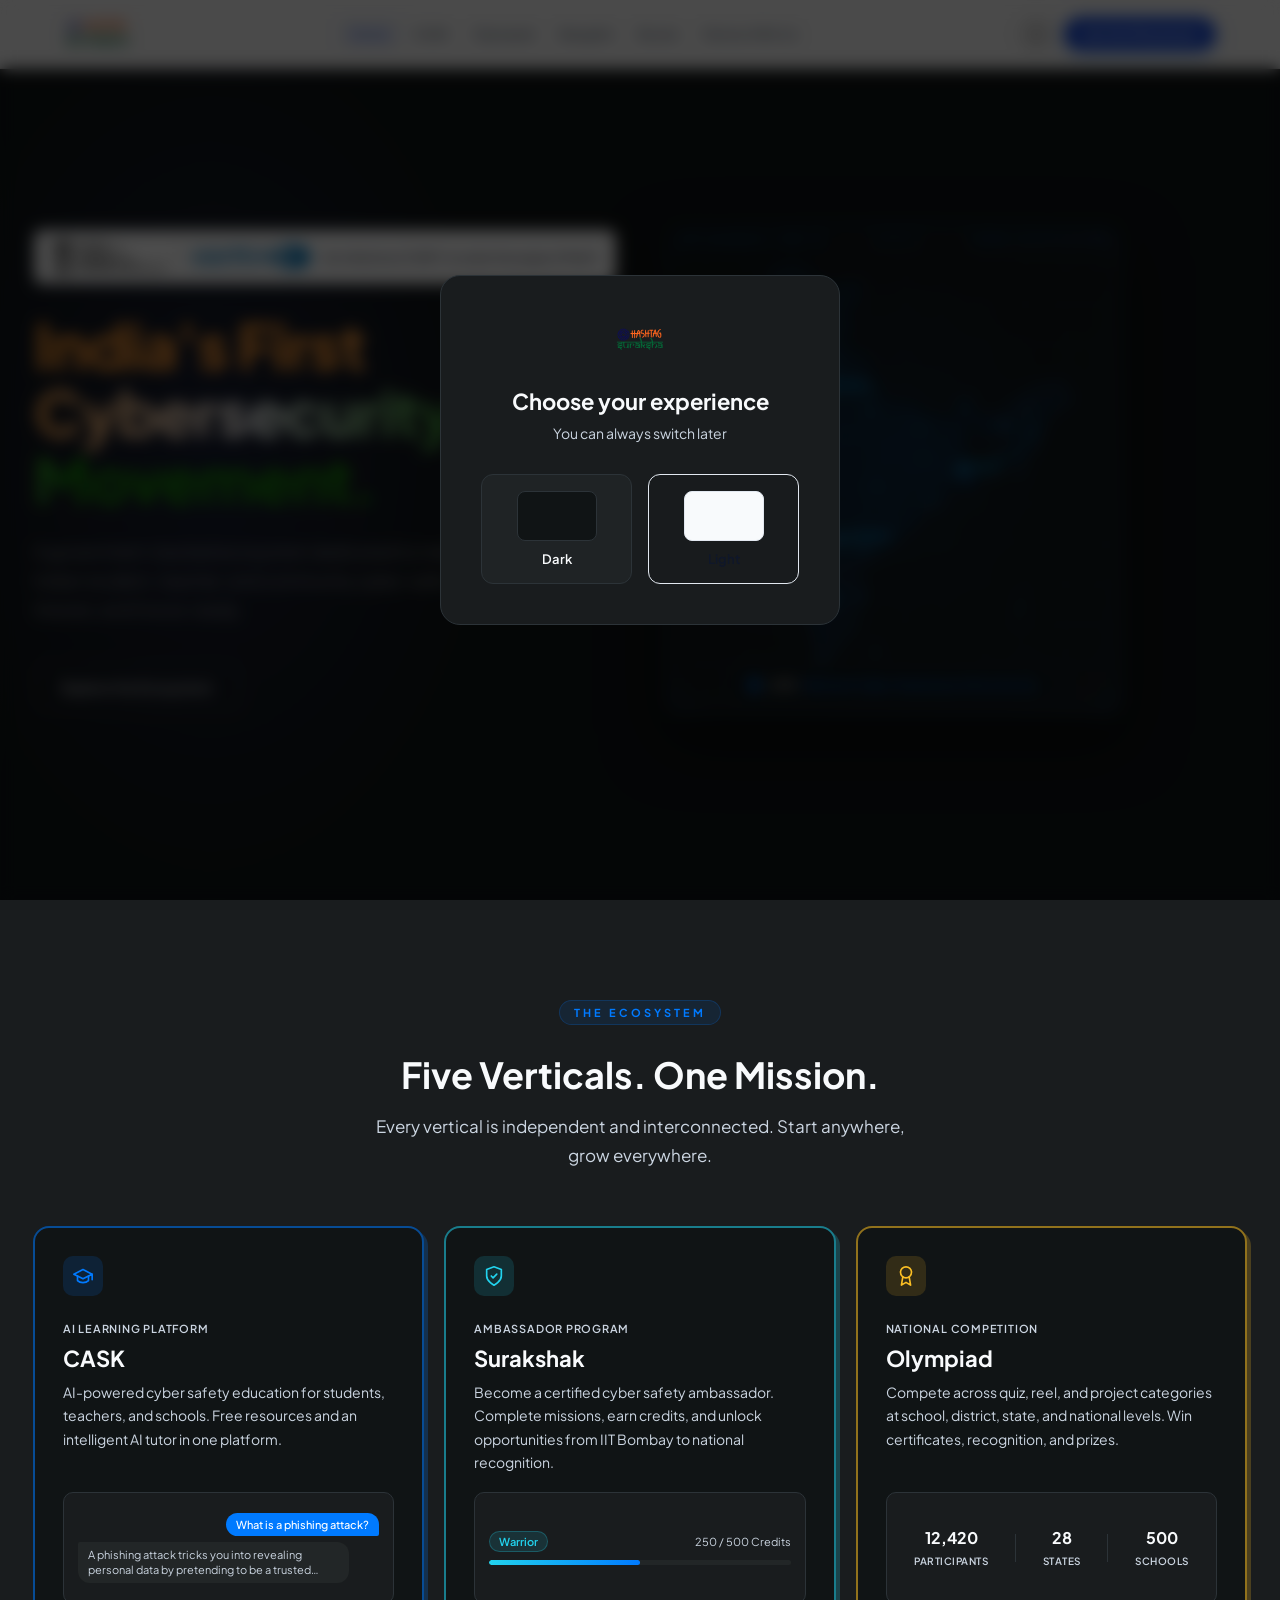
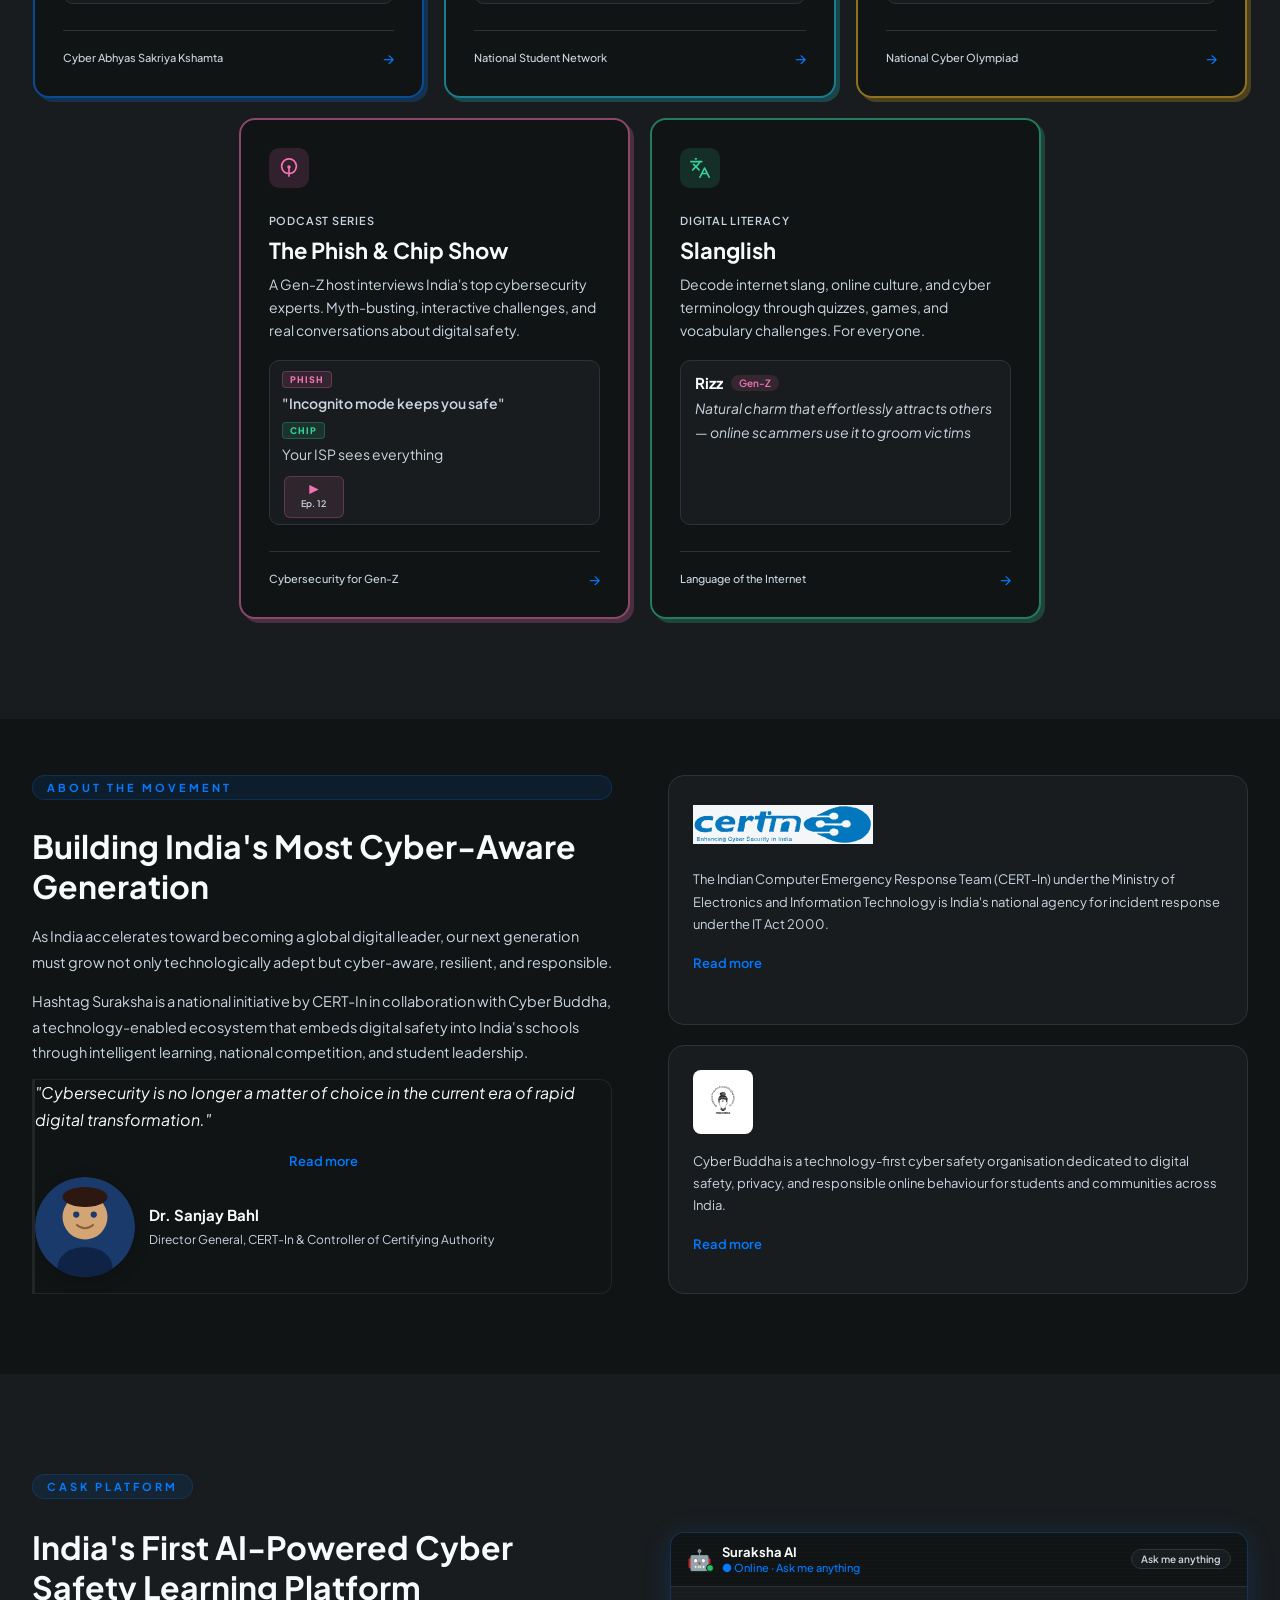
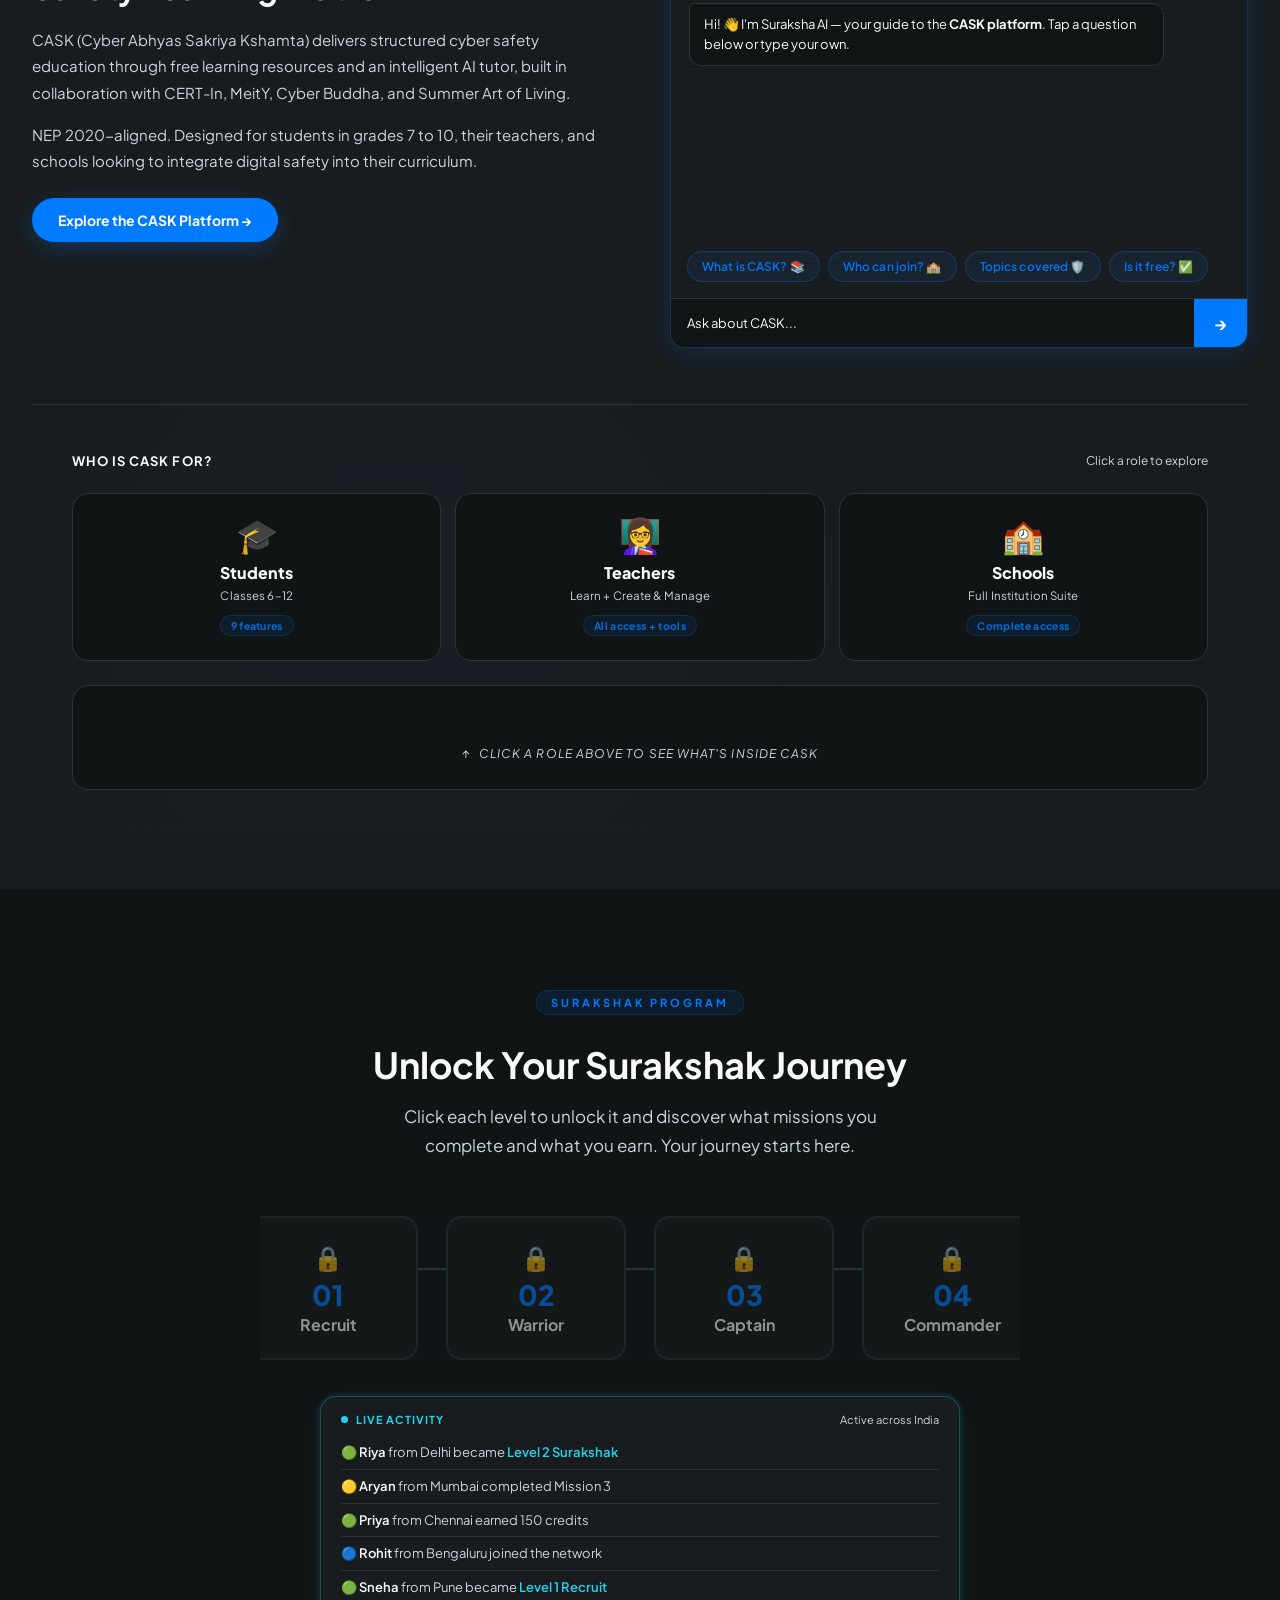
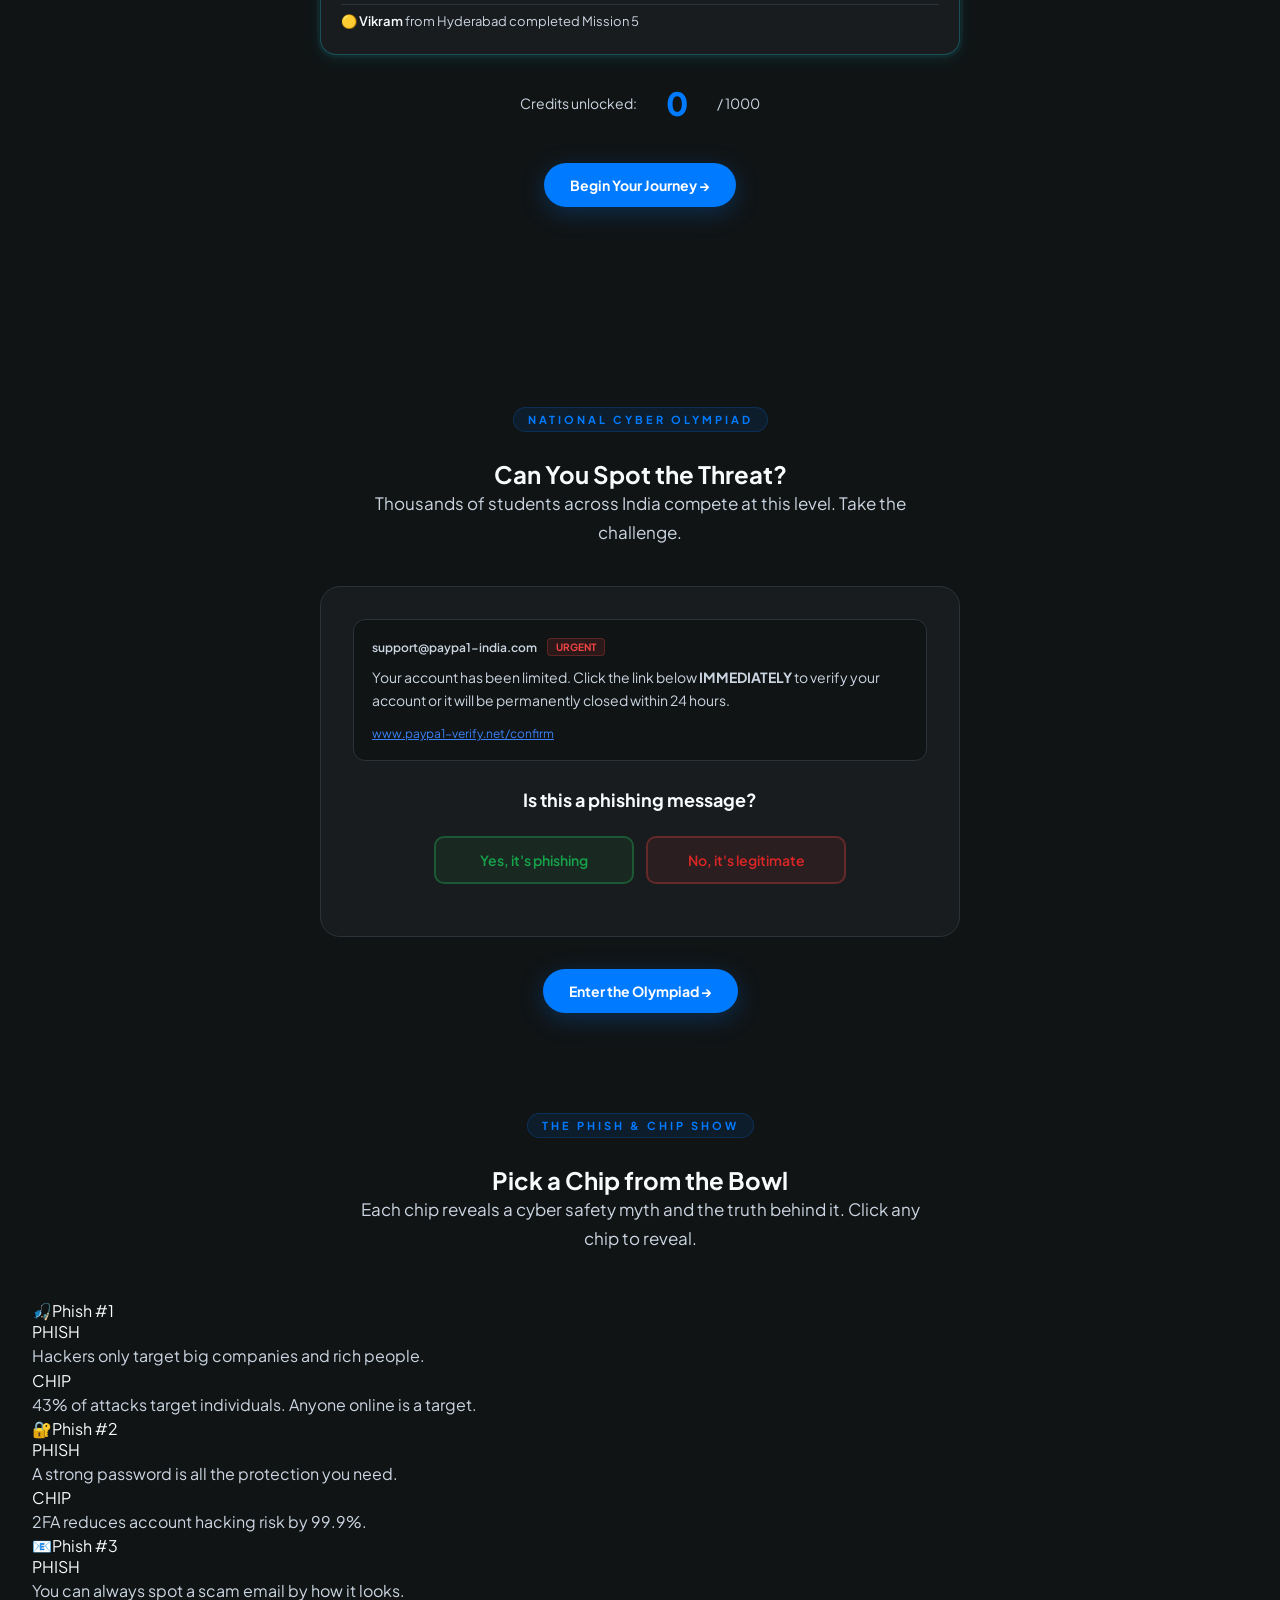
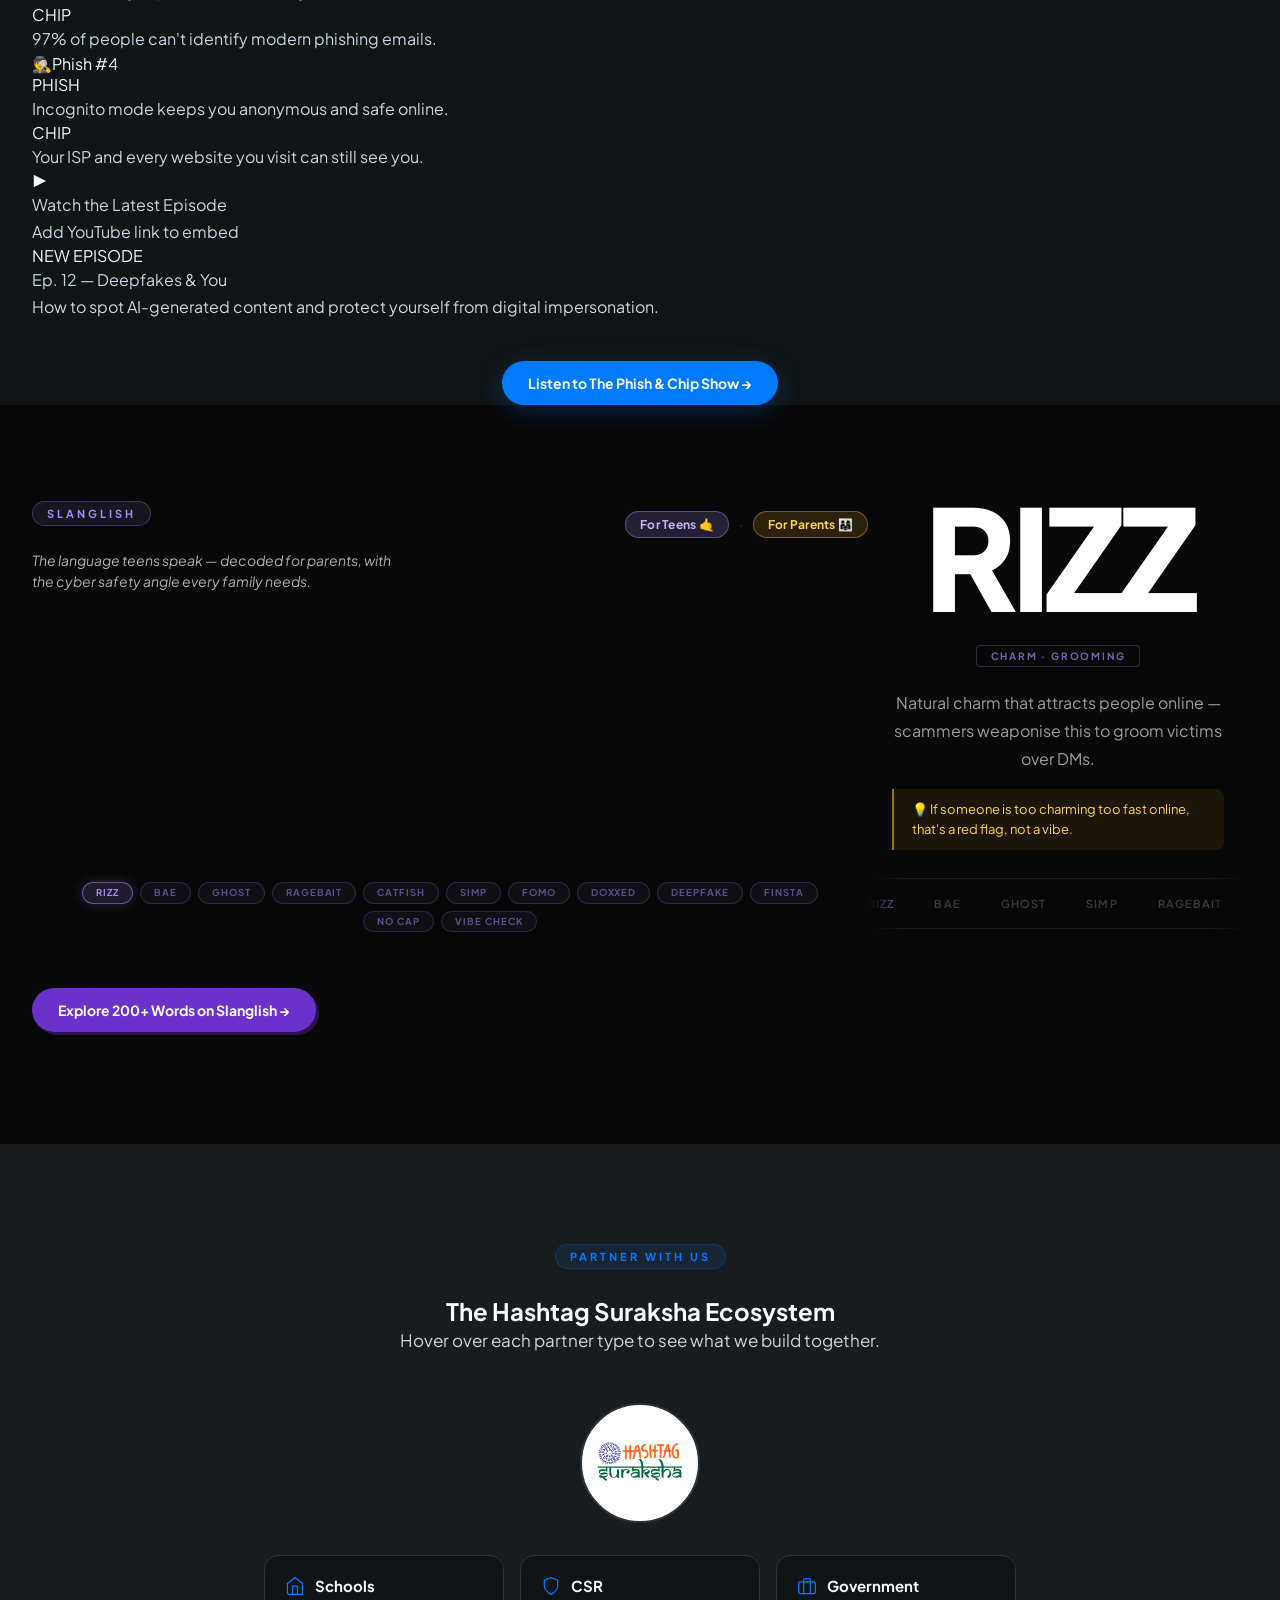
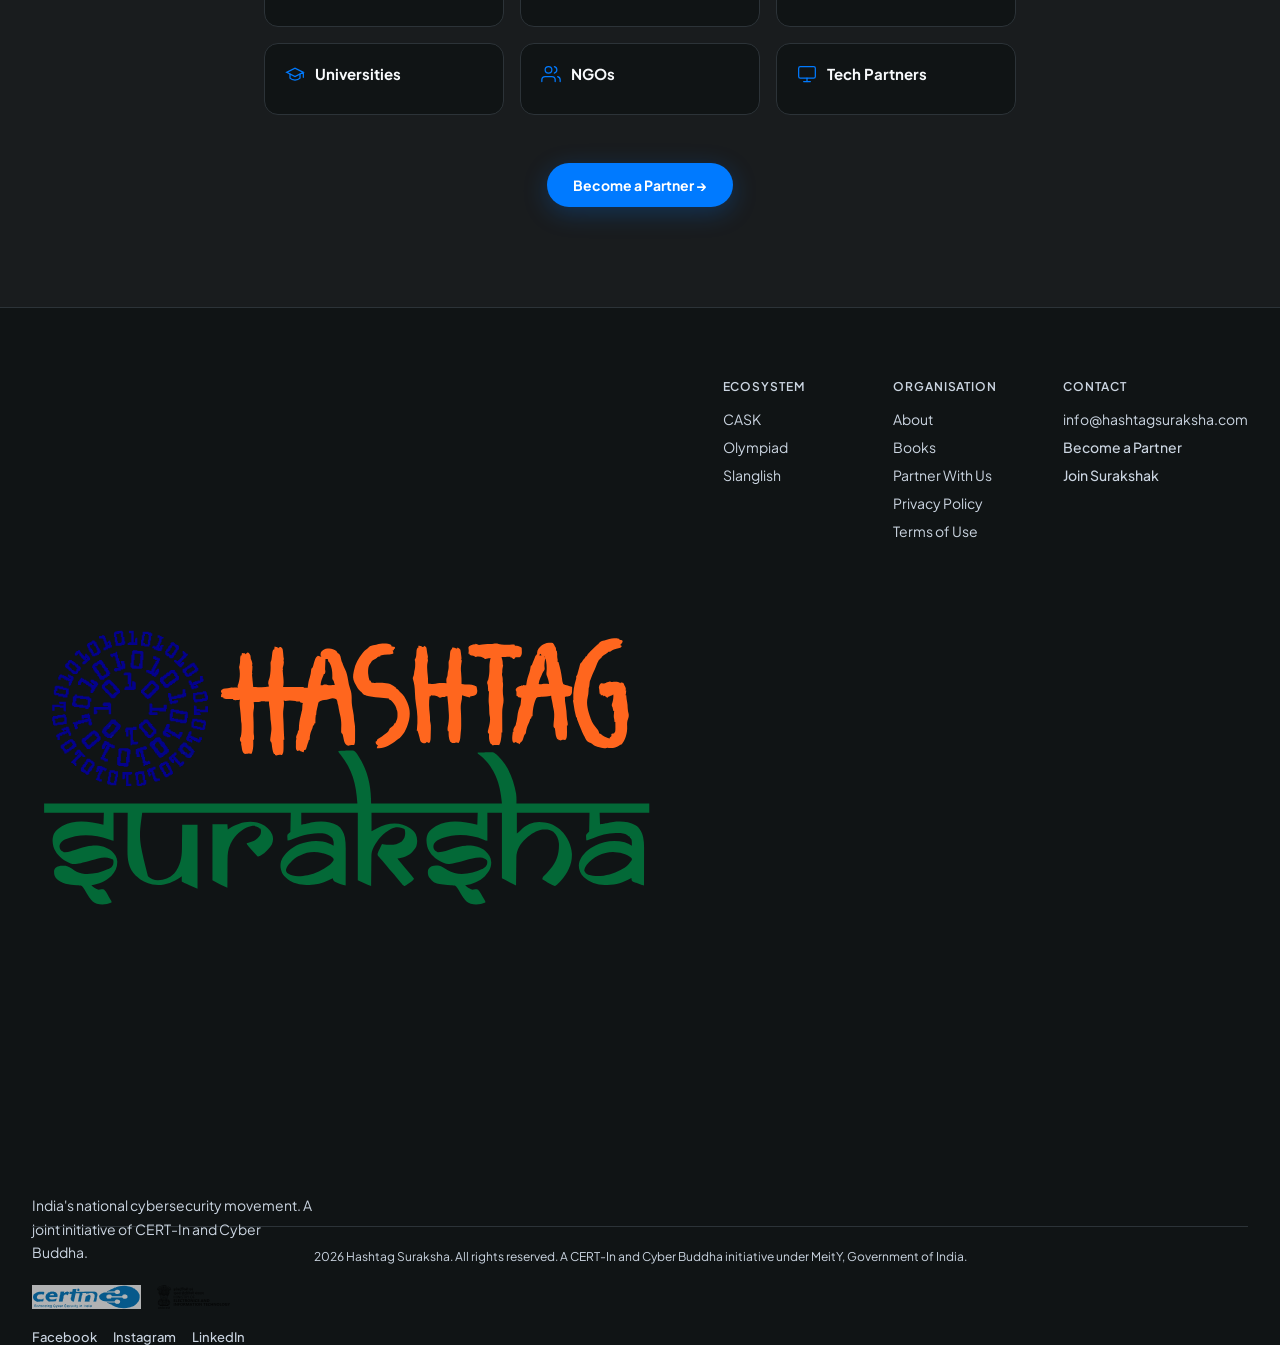
==== commit 5185fed5: "Code changes and improvements" ====
--- a/map-backup.html
+++ b/map-backup.html
@@ -44,9 +44,9 @@
       <ul class="nav-links">
         <li><a href="index.html" class="active">Home</a></li>
         <li><a href="platform.html">CASK</a></li>
-        <li><a href="surakshak.html">Surakshak</a></li>
+        <!-- <li><a href="surakshak.html">Surakshak</a></li> -->
         <li><a href="olympiad.html">Olympiad</a></li>
-        <li><a href="phishnchip.html">The Phish &amp; Chip Show</a></li>
+        <!-- <li><a href="phishnchip.html">The Phish &amp; Chip Show</a></li> -->
         <li><a href="https://slanglish.cyberbuddhas.com/" target="_blank">Slanglish</a></li>
         <li><a href="resources.html">Books</a></li>
         <li><a href="partner.html">Partner With Us</a></li>
@@ -63,9 +63,9 @@
     <div class="mobile-menu" id="mobileMenu">
       <a href="index.html">Home</a>
       <a href="platform.html">CASK</a>
-      <a href="surakshak.html">Surakshak</a>
+      <!-- <a href="surakshak.html">Surakshak</a> -->
       <a href="olympiad.html">Olympiad</a>
-      <a href="phishnchip.html">The Phish &amp; Chip Show</a>
+      <!-- <a href="phishnchip.html">The Phish &amp; Chip Show</a> -->
       <a href="https://slanglish.cyberbuddhas.com/" target="_blank">Slanglish</a>
       <a href="resources.html">Books</a>
       <a href="partner.html">Partner With Us</a>
@@ -1100,9 +1100,9 @@
           <div class="footer-col">
             <h5>Ecosystem</h5>
             <a href="platform.html">CASK</a>
-            <a href="surakshak.html">Surakshak</a>
+            <!-- <a href="surakshak.html">Surakshak</a> -->
             <a href="olympiad.html">Olympiad</a>
-            <a href="phishnchip.html">The Phish &amp; Chip Show</a>
+            <!-- <a href="phishnchip.html">The Phish &amp; Chip Show</a> -->
             <a href="https://slanglish.cyberbuddhas.com/" target="_blank">Slanglish</a>
           </div>
           <div class="footer-col">
--- a/home.css
+++ b/home.css
@@ -3693,7 +3693,7 @@
   filter: none !important;
 }
 .footer-certin-logo {
-  height: 36px;
+  height: 46px;
   width: auto;
   max-width: 200px;
   object-fit: contain;
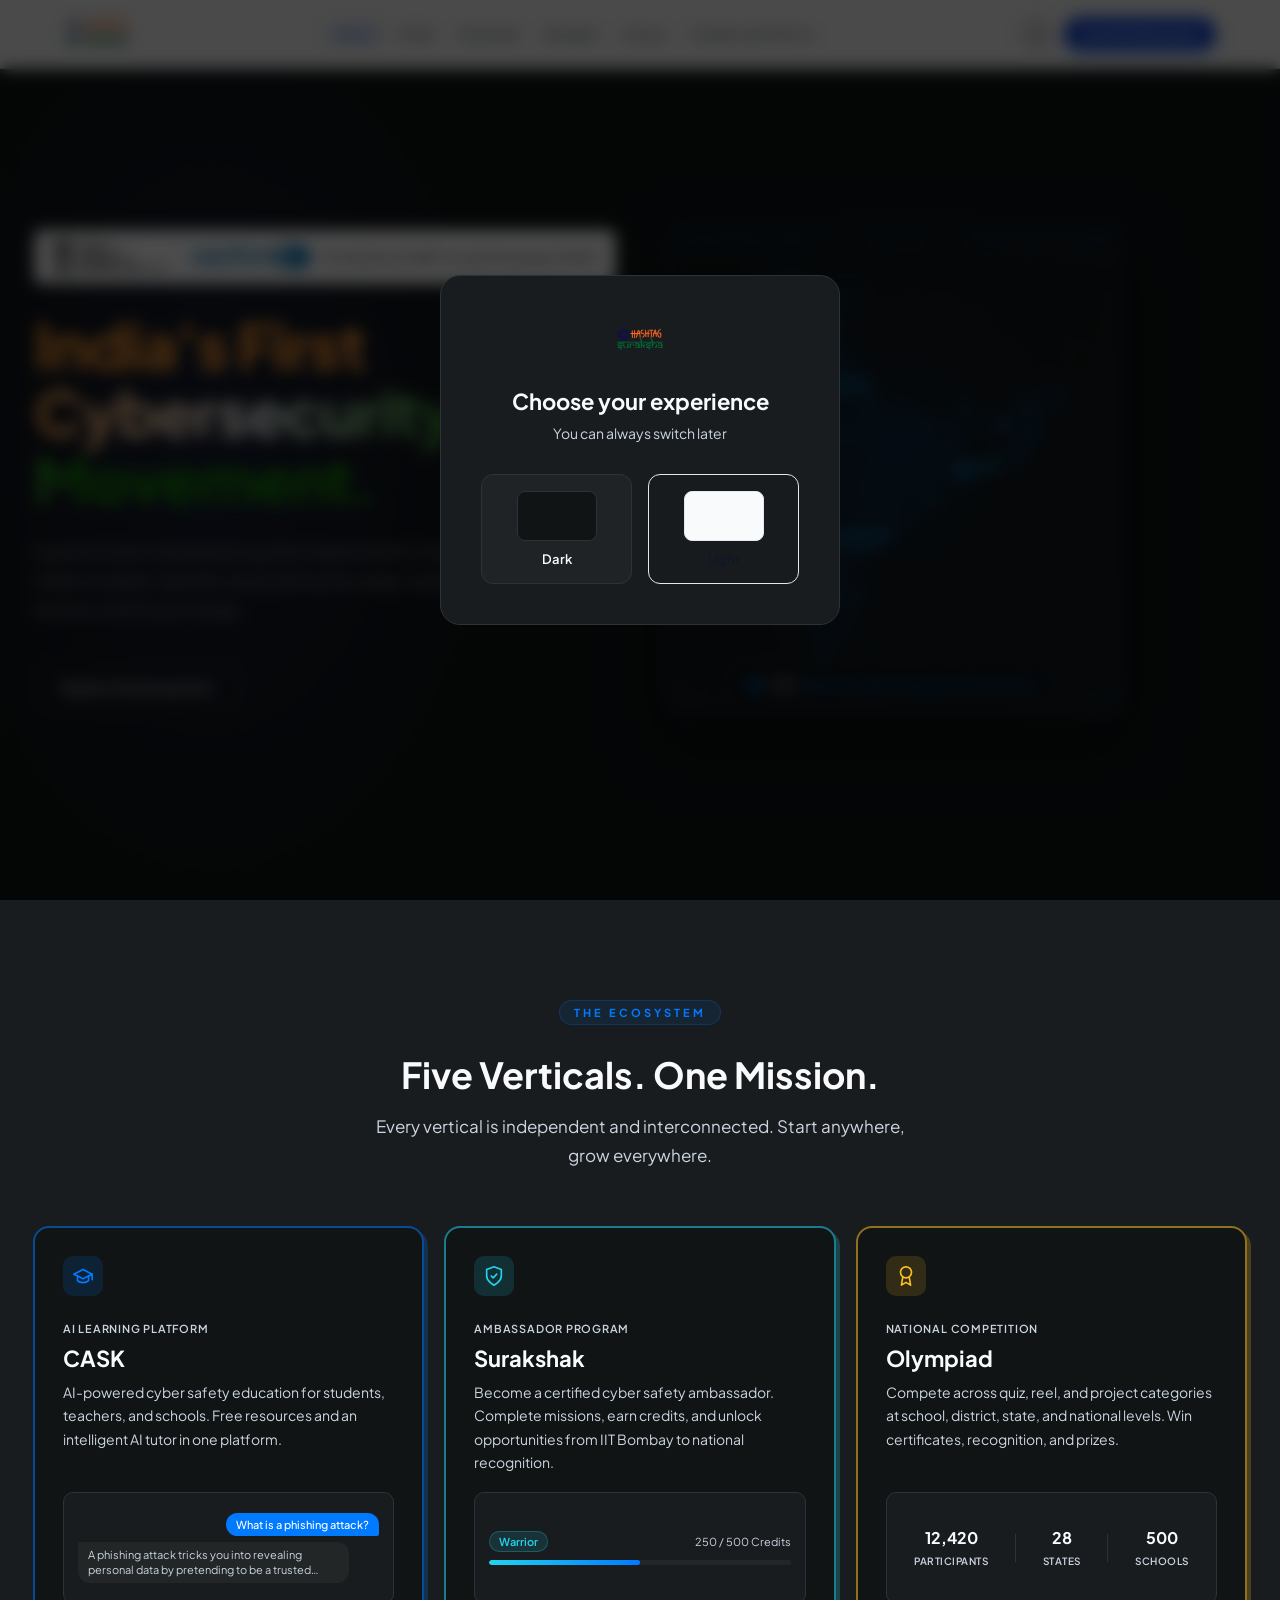
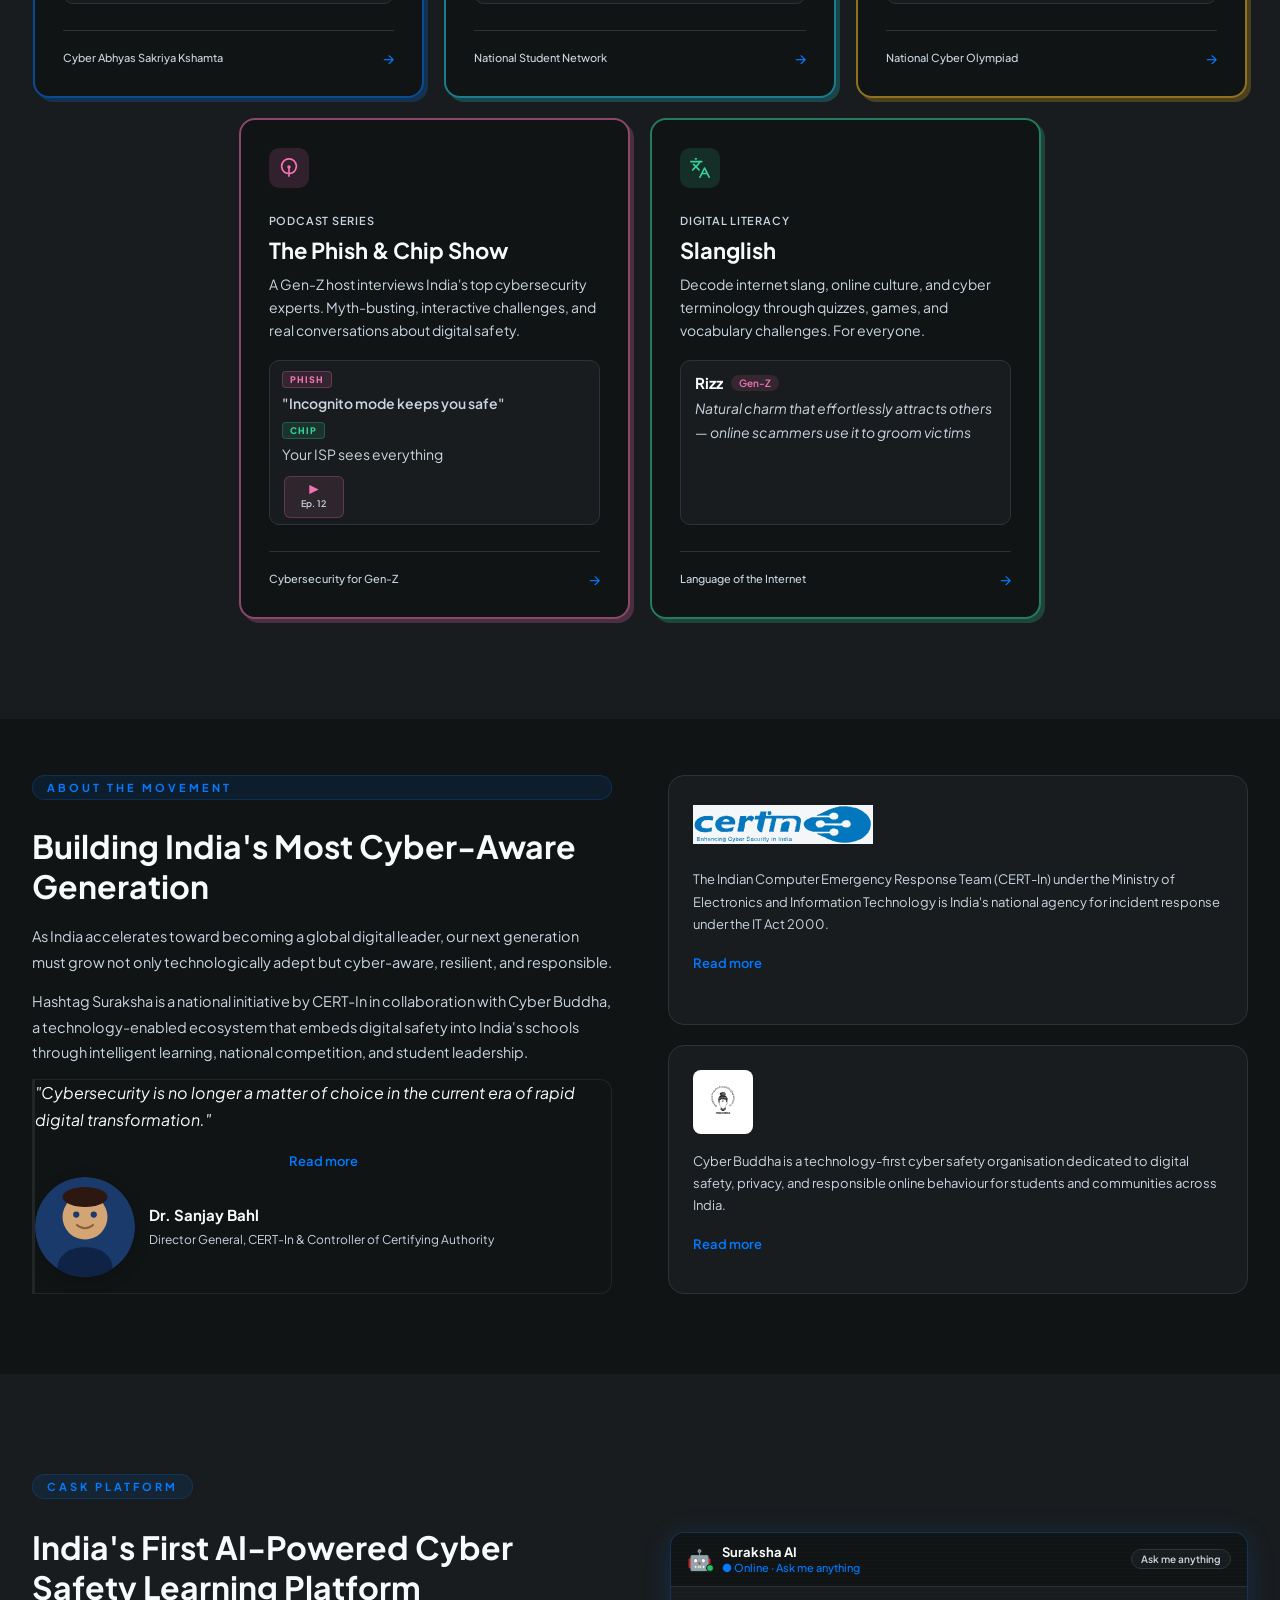
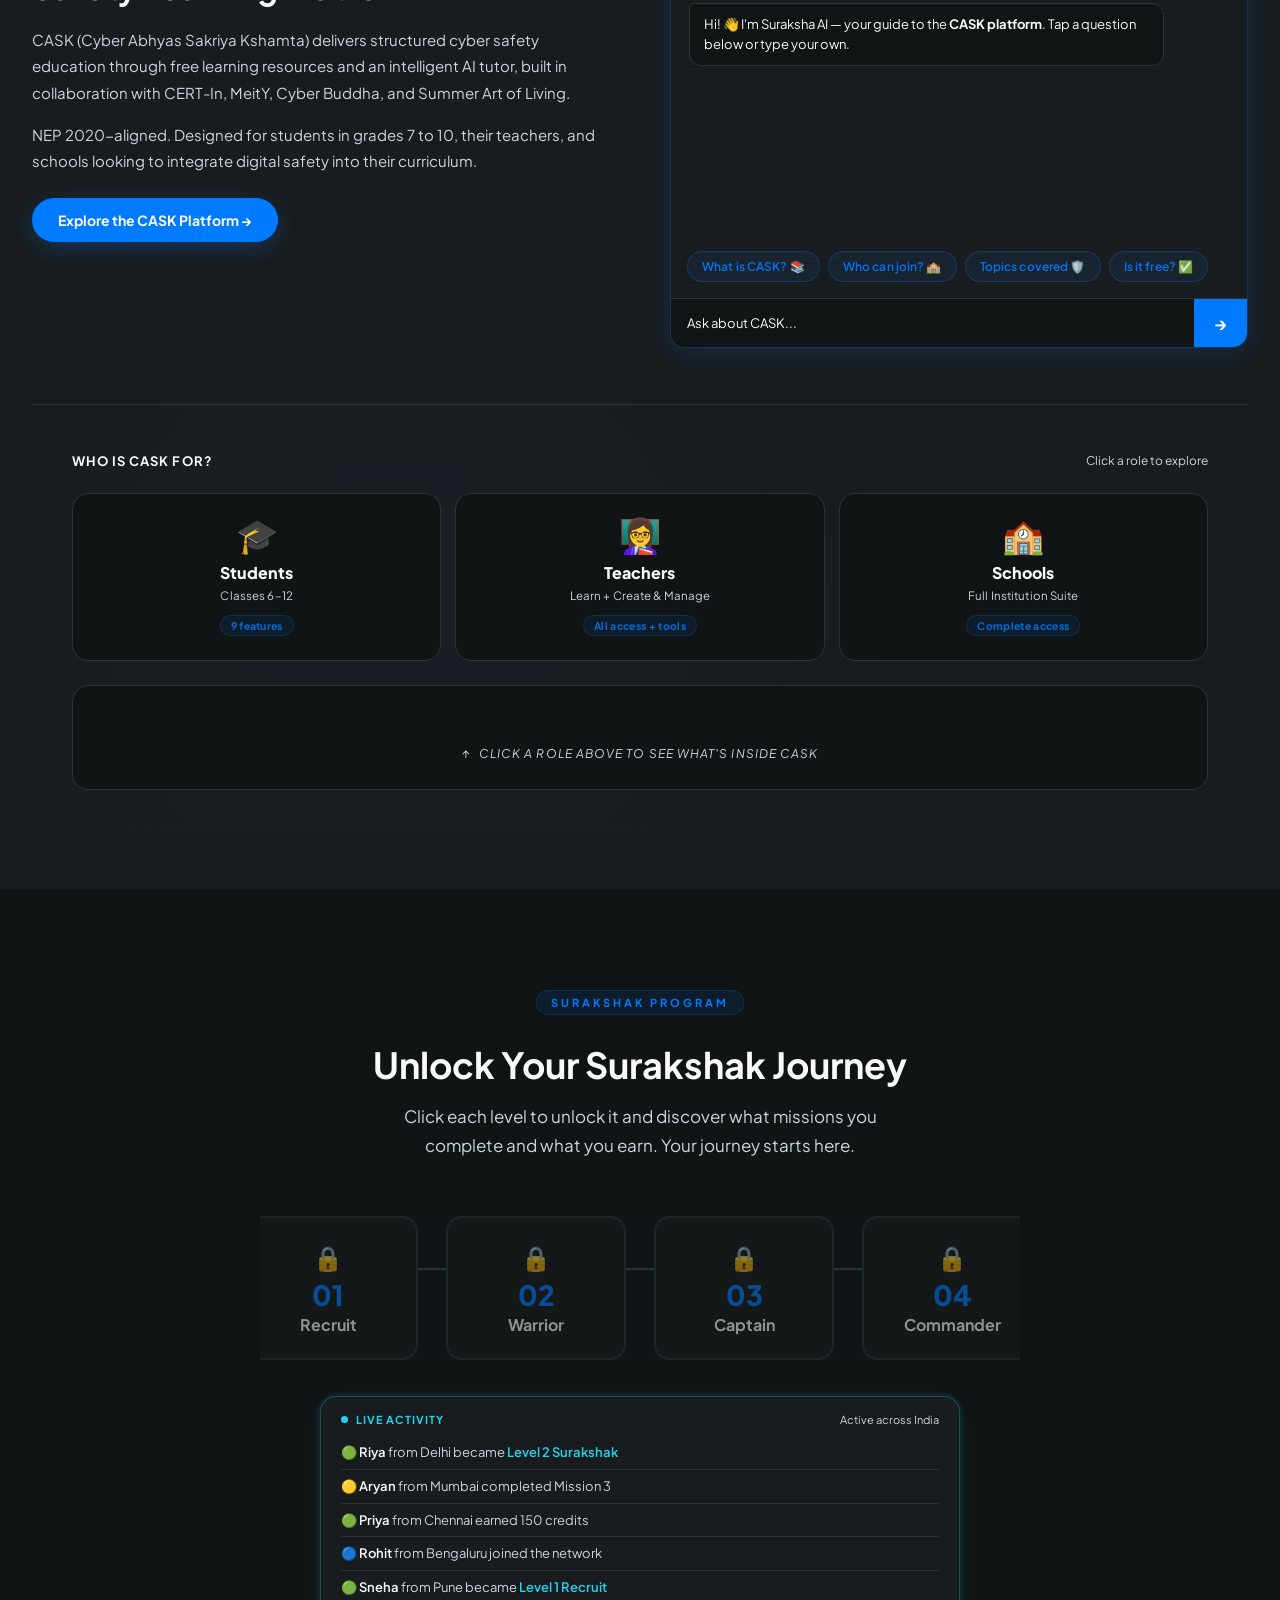
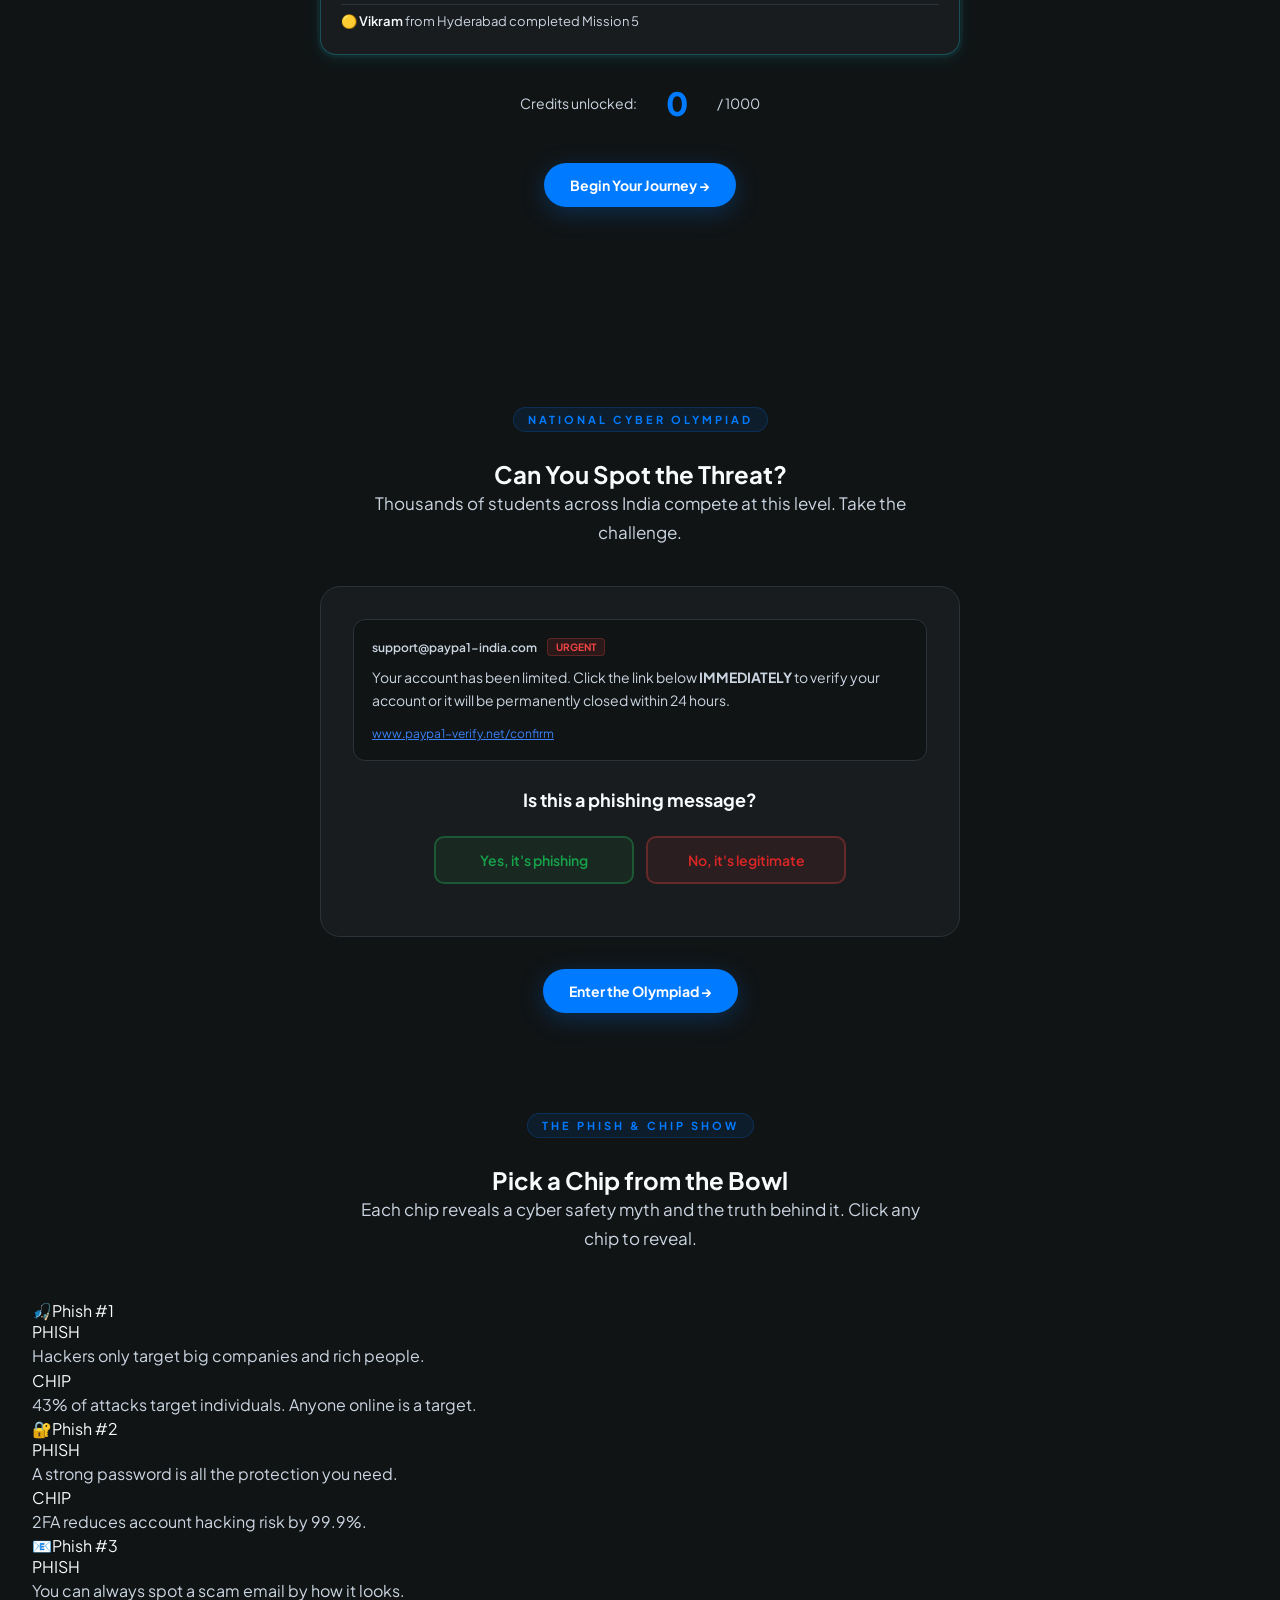
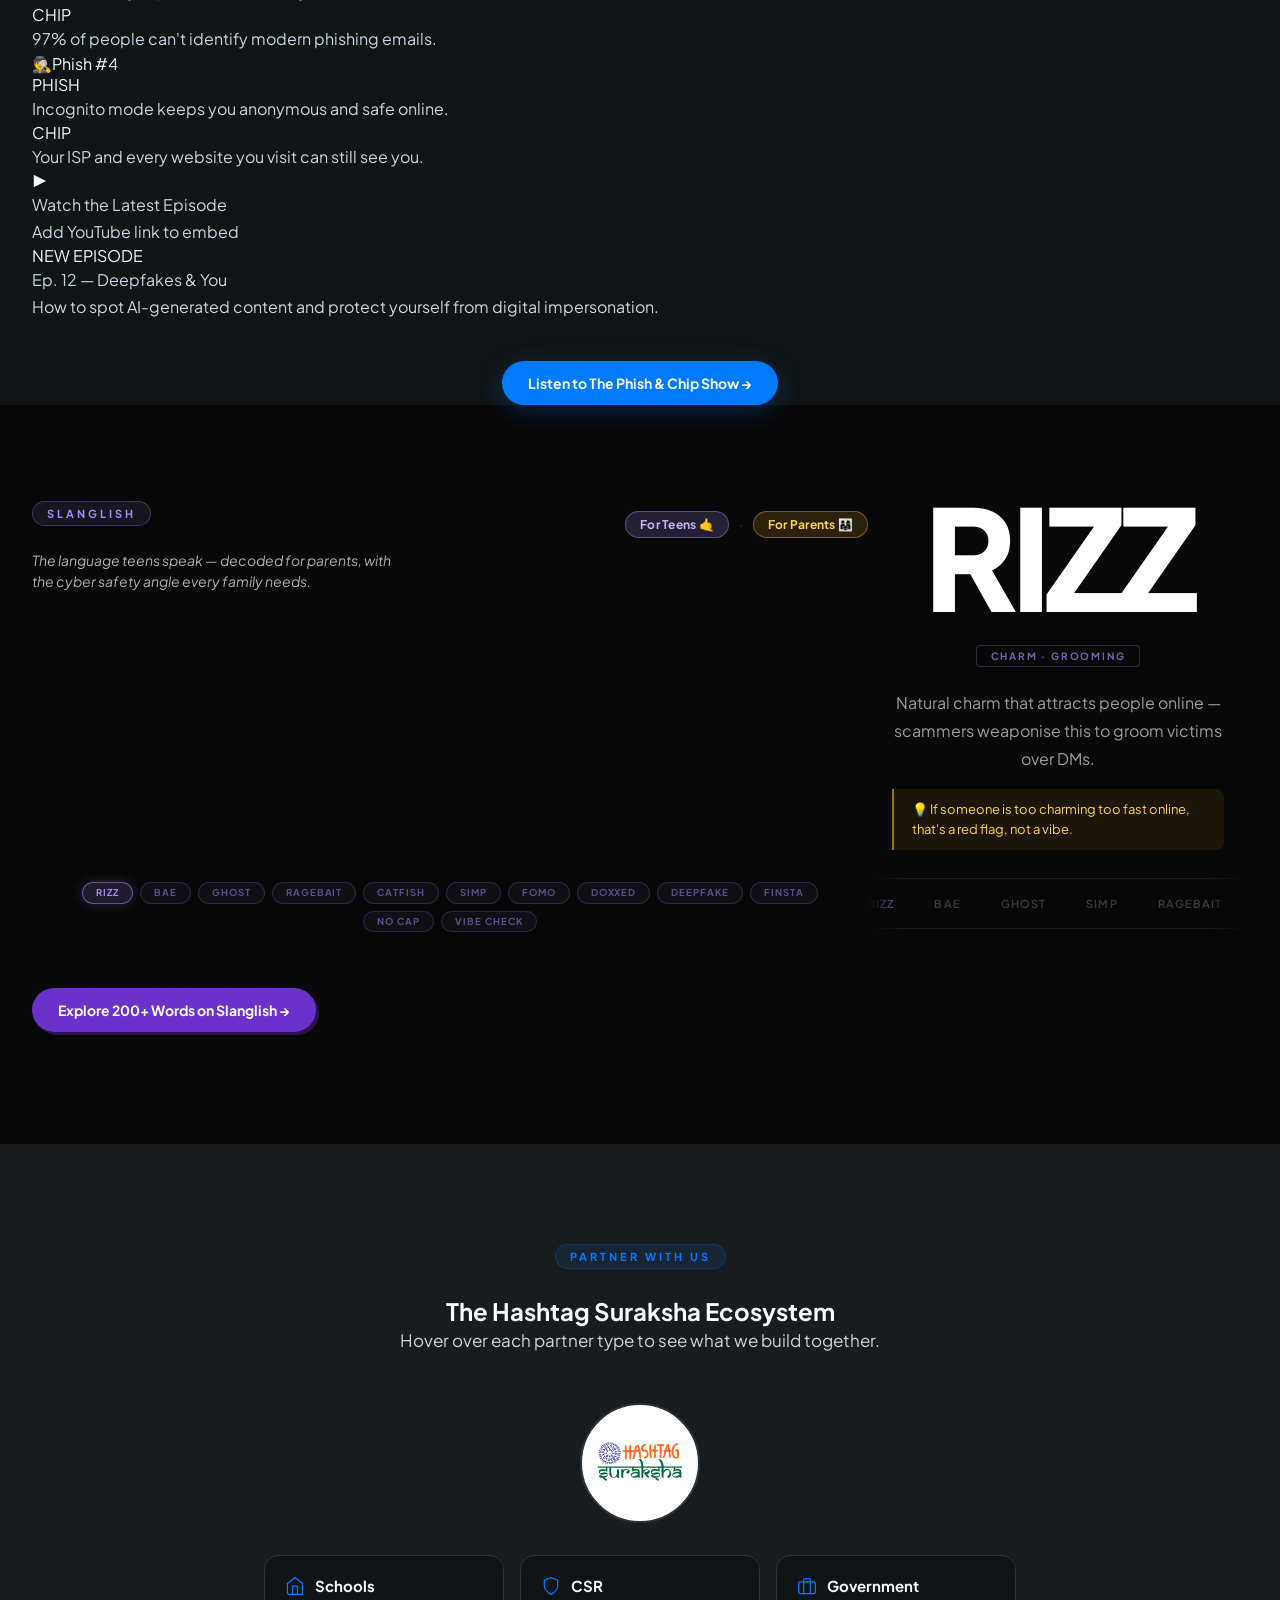
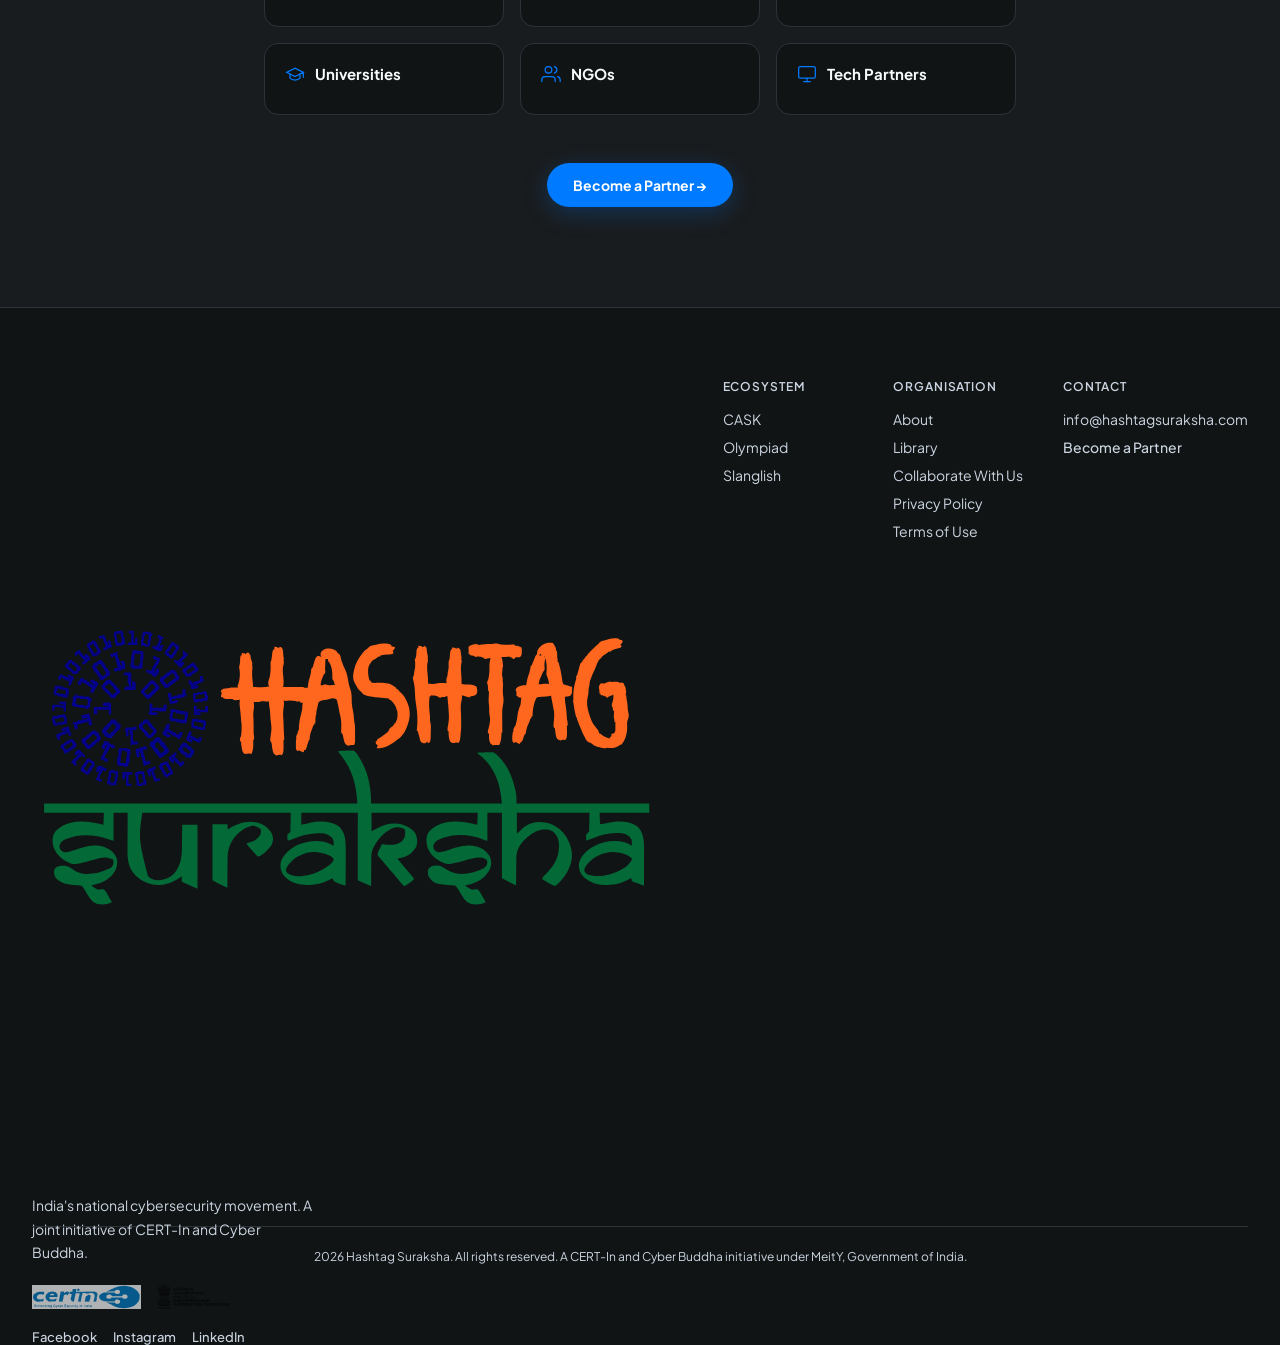
==== commit a2769a9b: "Hashtag Suraksha code changes" ====
--- a/map-backup.html
+++ b/map-backup.html
@@ -48,8 +48,8 @@
         <li><a href="olympiad.html">Olympiad</a></li>
         <!-- <li><a href="phishnchip.html">The Phish &amp; Chip Show</a></li> -->
         <li><a href="https://slanglish.cyberbuddhas.com/" target="_blank">Slanglish</a></li>
-        <li><a href="resources.html">Books</a></li>
-        <li><a href="partner.html">Partner With Us</a></li>
+        <li><a href="resources.html">Library</a></li>
+        <li><a href="partner.html">Collaborate With Us</a></li>
       </ul>
       <div class="nav-right">
         <button id="themeToggle" class="theme-toggle-btn" aria-label="Toggle theme">
@@ -67,8 +67,8 @@
       <a href="olympiad.html">Olympiad</a>
       <!-- <a href="phishnchip.html">The Phish &amp; Chip Show</a> -->
       <a href="https://slanglish.cyberbuddhas.com/" target="_blank">Slanglish</a>
-      <a href="resources.html">Books</a>
-      <a href="partner.html">Partner With Us</a>
+      <a href="resources.html">Library</a>
+      <a href="partner.html">Collaborate With Us</a>
       <a href="surakshak.html" class="mobile-cta">Join the Movement</a>
     </div>
   </nav>
@@ -1108,8 +1108,8 @@
           <div class="footer-col">
             <h5>Organisation</h5>
             <a href="#about">About</a>
-            <a href="resources.html">Books</a>
-            <a href="partner.html">Partner With Us</a>
+            <a href="resources.html">Library</a>
+            <a href="partner.html">Collaborate With Us</a>
             <a href="https://hashtagsuraksha.com/privacy-policy" target="_blank" rel="noopener">Privacy Policy</a>
             <a href="https://hashtagsuraksha.com/terms-of-use" target="_blank" rel="noopener">Terms of Use</a>
           </div>
@@ -1117,7 +1117,7 @@
             <h5>Contact</h5>
             <a href="mailto:info@hashtagsuraksha.com">info@hashtagsuraksha.com</a>
             <a href="partner.html" class="footer-cta-link">Become a Partner</a>
-            <a href="surakshak.html" class="footer-cta-link">Join Surakshak</a>
+            <!-- <a href="surakshak.html" class="footer-cta-link">Join Surakshak</a> -->
           </div>
         </div>
       </div>
--- a/home.css
+++ b/home.css
@@ -2475,7 +2475,7 @@
   transition: color 0.2s;
 }
 
-.footer-col a:hover { color: var(--primary); }
+/* .footer-col a:hover { color: var(--primary); } */
 
 .footer-cta-link {
   color: var(--primary) !important;
@@ -2772,8 +2772,8 @@
 .cask-card-logo-col,
 .slang-card-logo-col {
   flex-shrink: 0;
-  width: 44px;
-  height: 44px;
+  width: auto;
+  height: 30px;
   border-radius: 9px;
   overflow: hidden;
   display: flex;
@@ -2817,10 +2817,10 @@
   margin-bottom: 18px;
 }
 .cask-section-logo {
-  width: 72px;
-  height: 72px;
+  width: auto;
+  height: 32px;
   object-fit: cover;
-  border-radius: 14px;
+  /* border-radius: 14px; */
   box-shadow: 0 4px 16px rgba(0,0,0,0.18);
   flex-shrink: 0;
 }
@@ -2842,8 +2842,8 @@
   margin-bottom: 12px;
 }
 .slang-section-logo {
-  width: 72px;
-  height: 72px;
+  width: 115px;
+  height: 80px;
   object-fit: contain;
   border-radius: 12px;
   flex-shrink: 0;
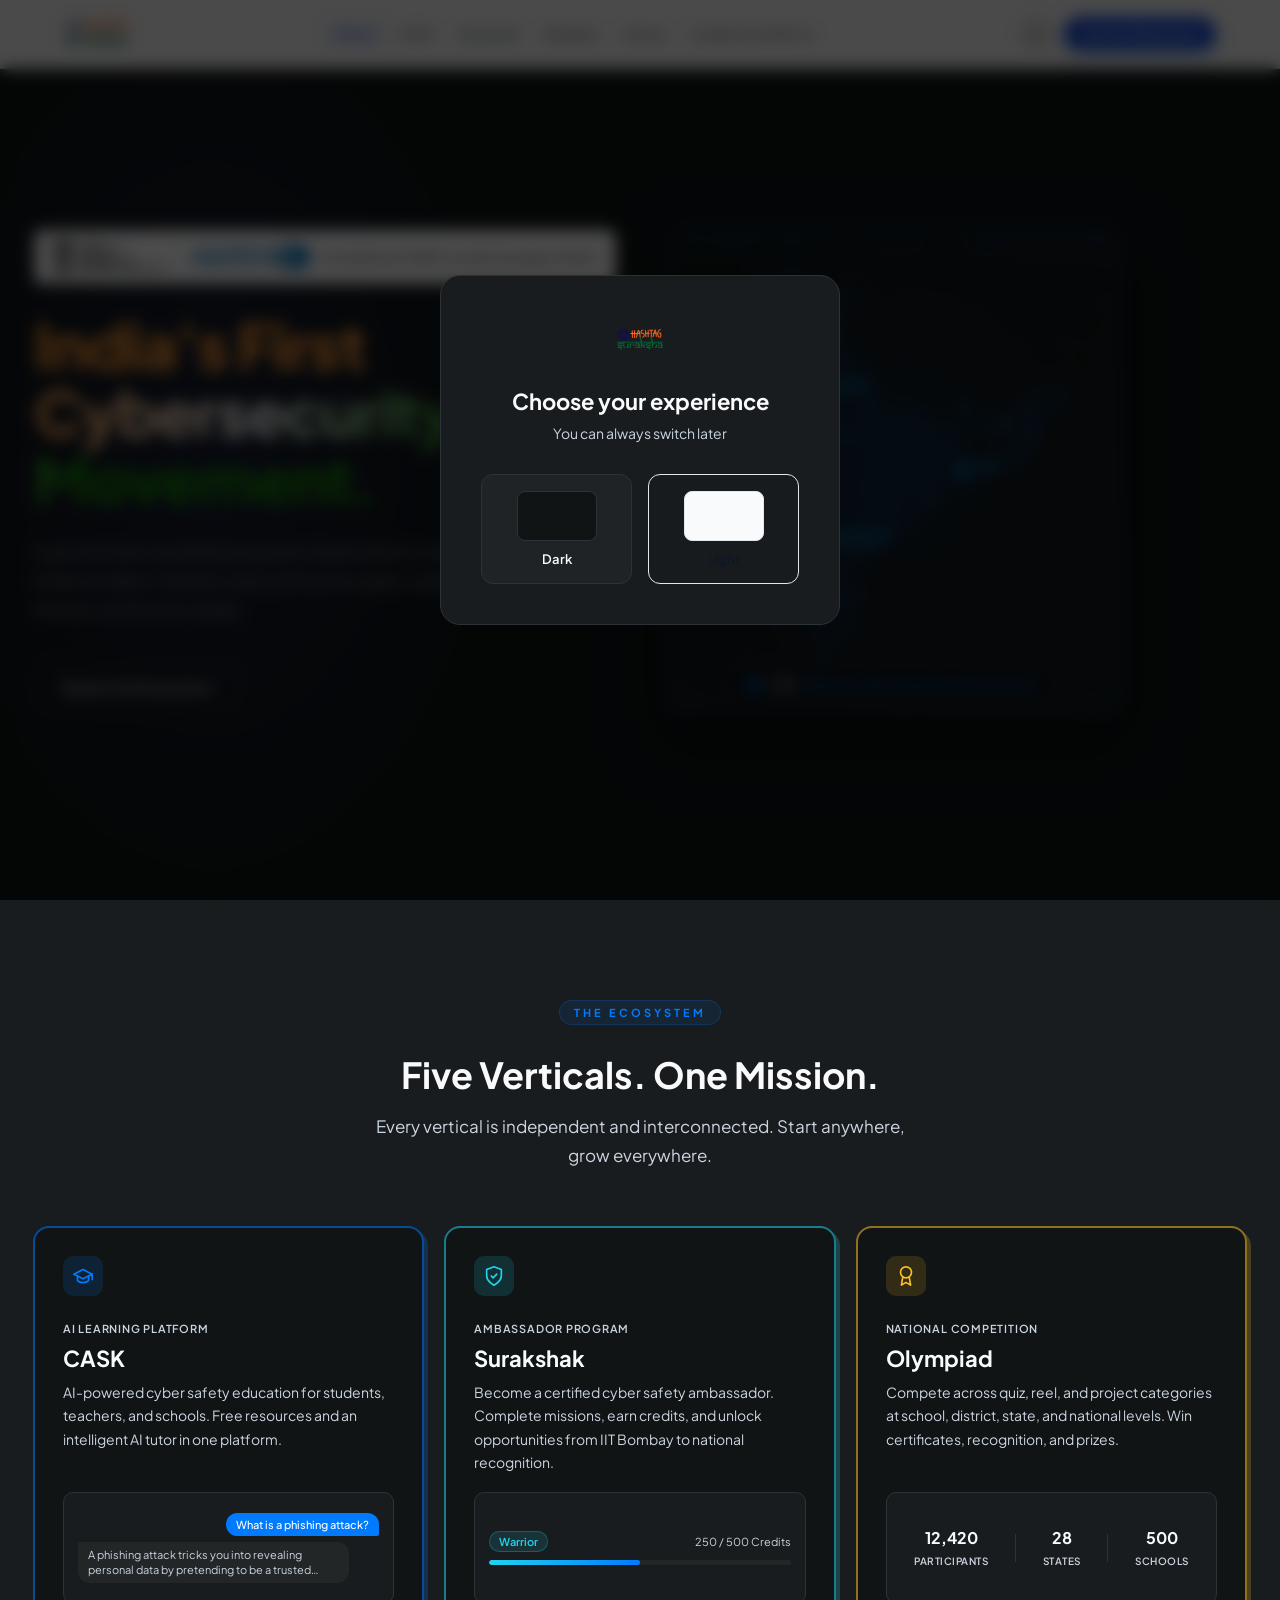
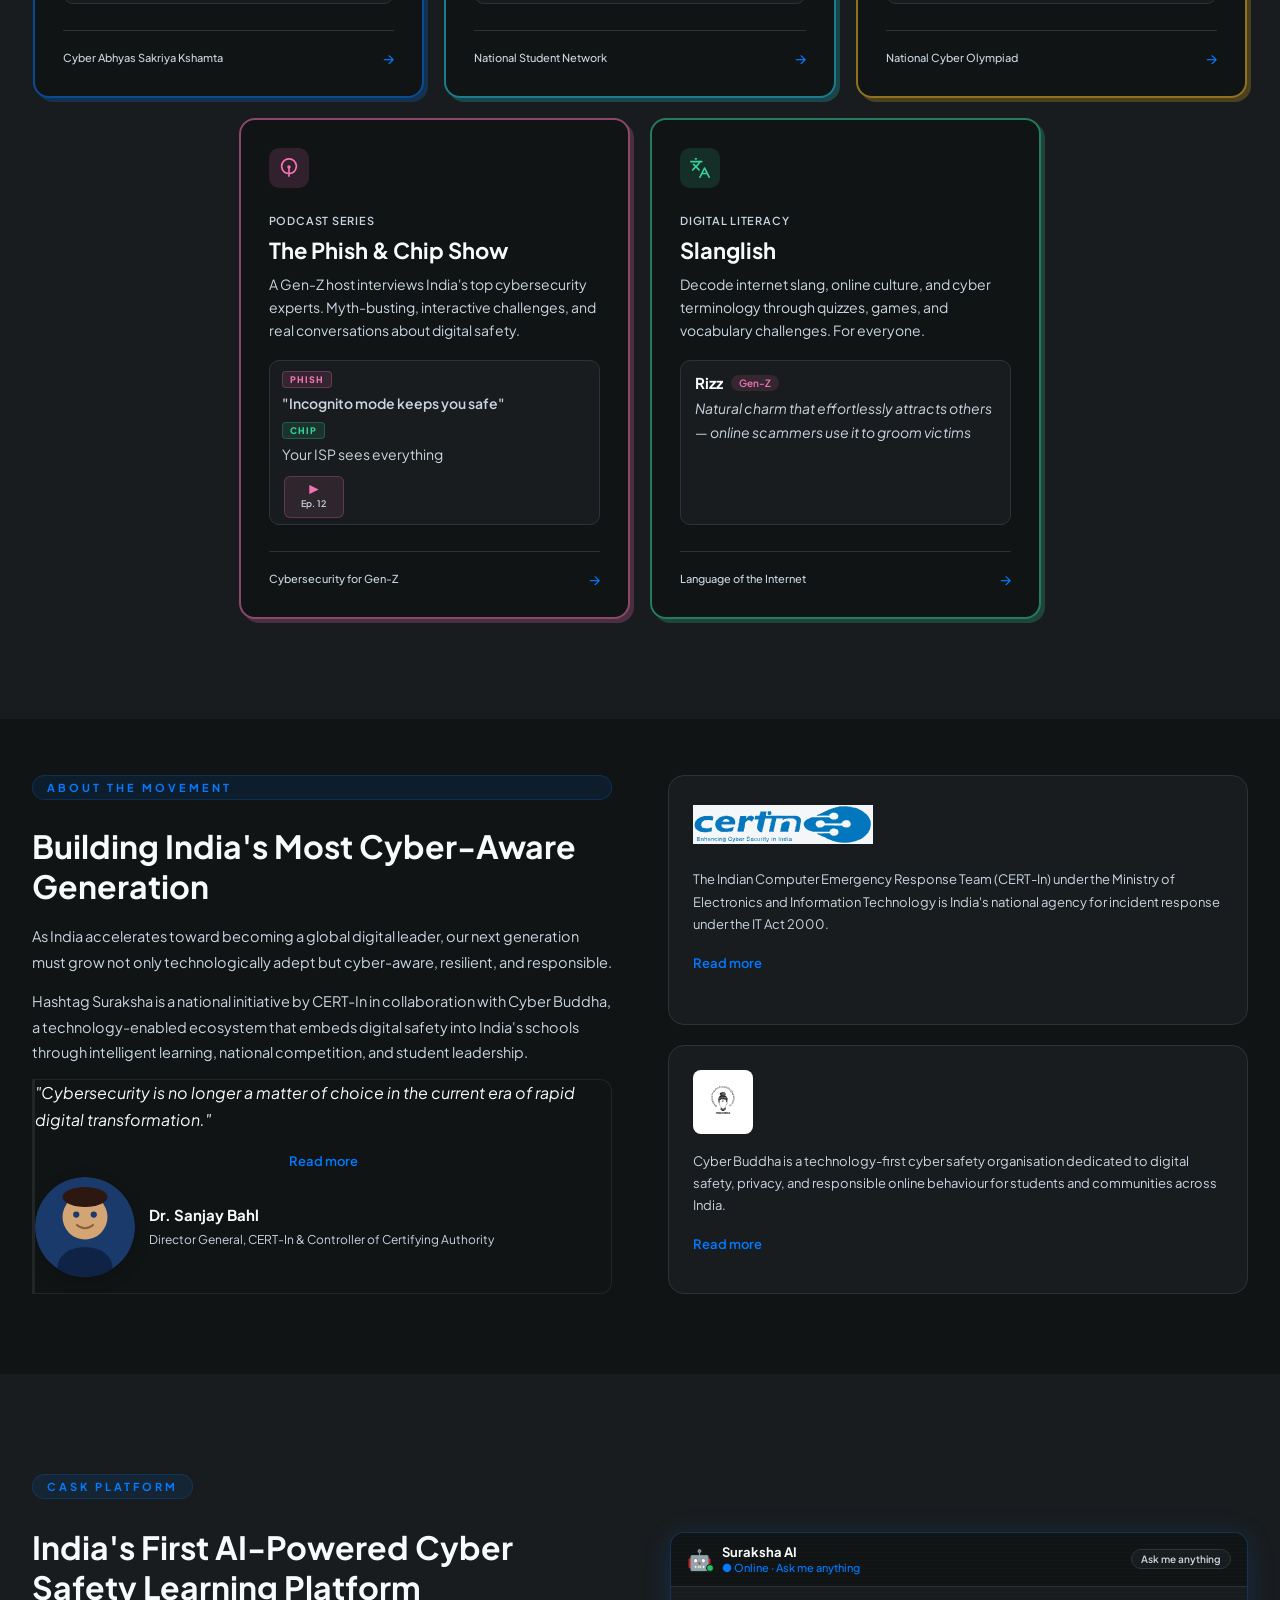
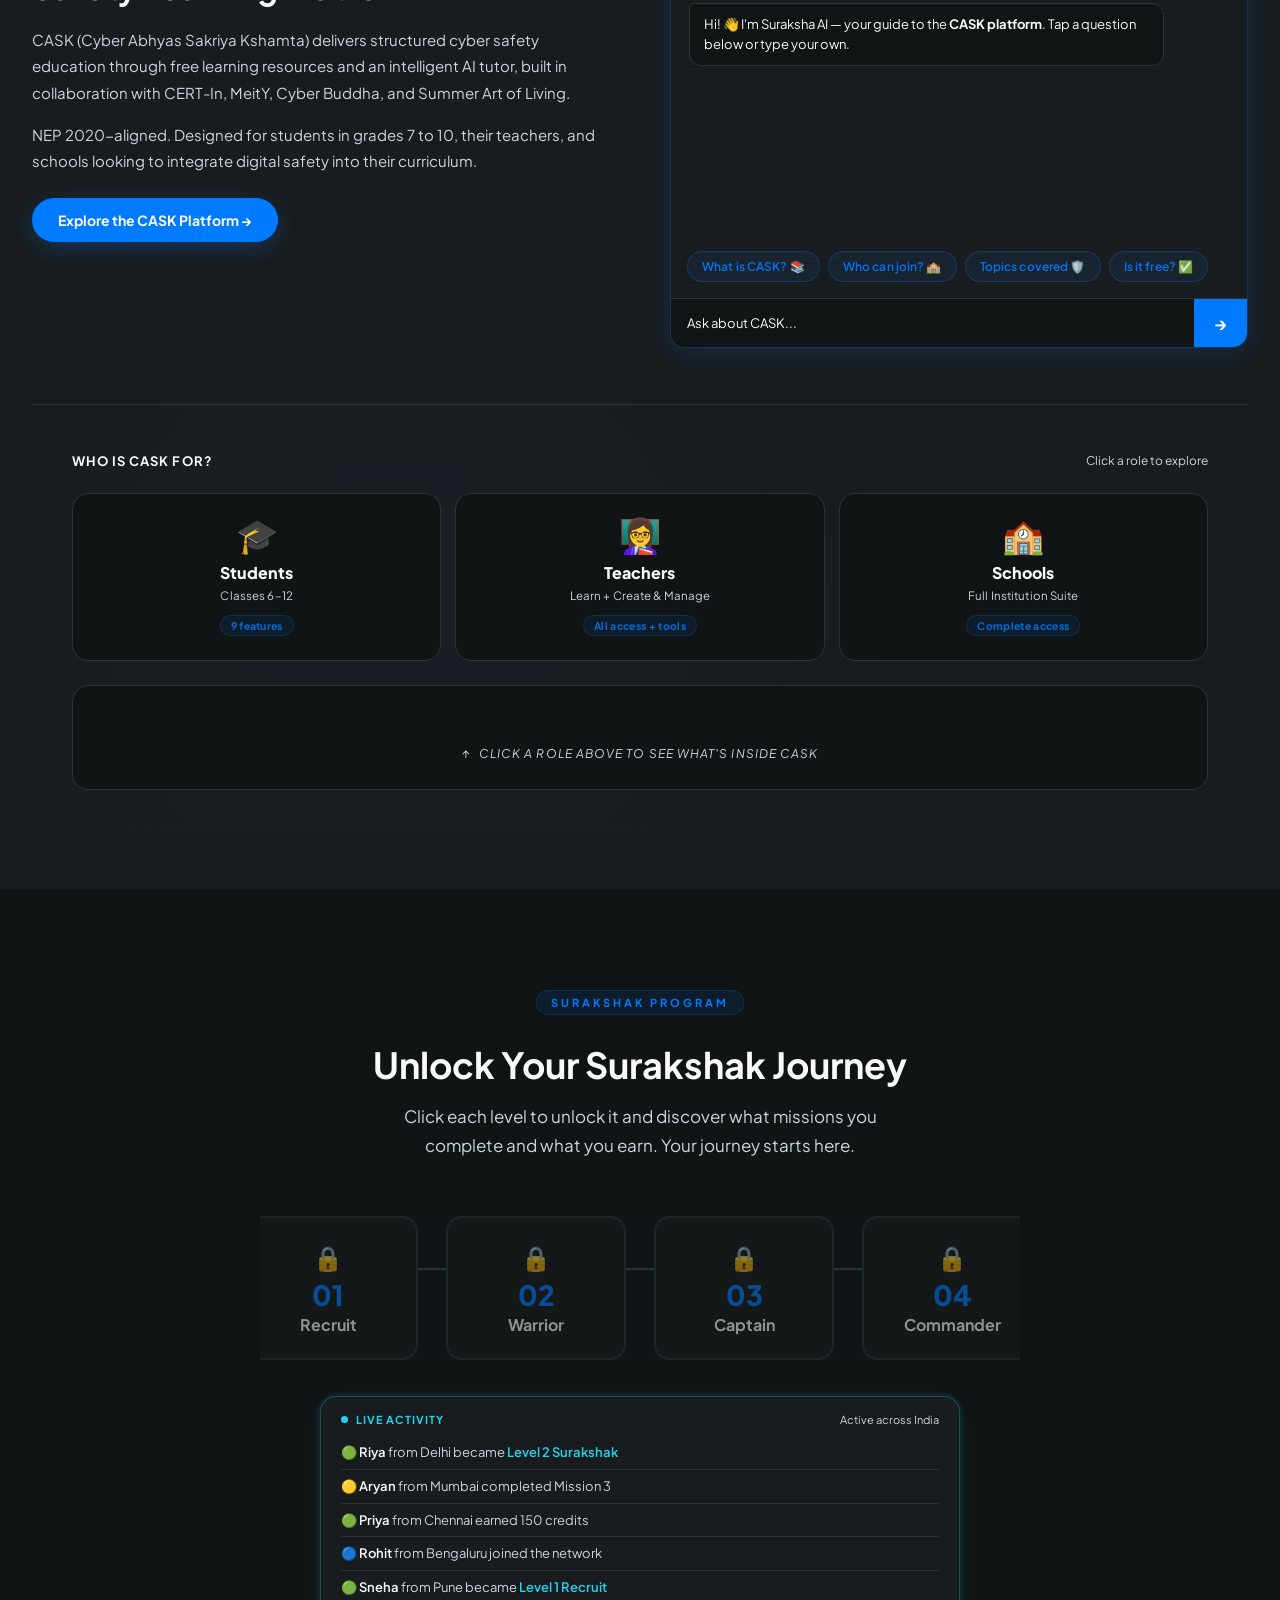
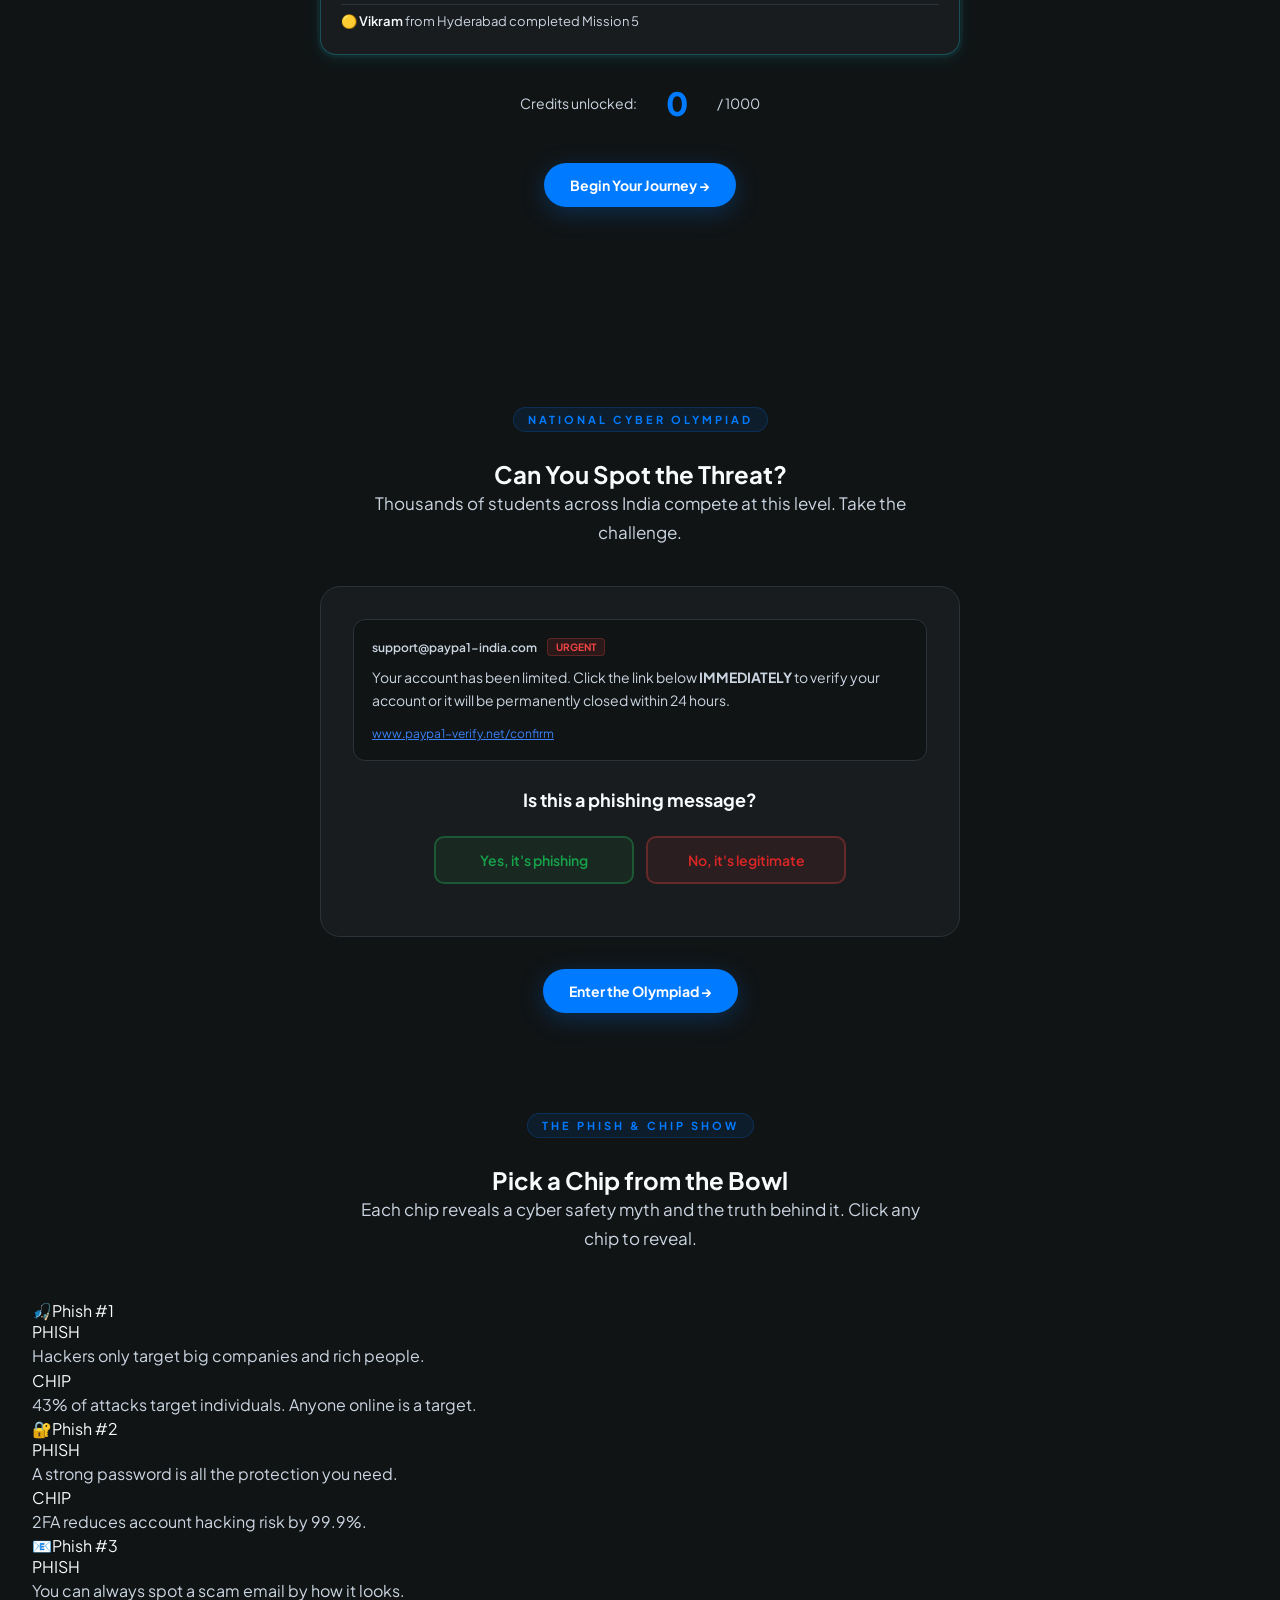
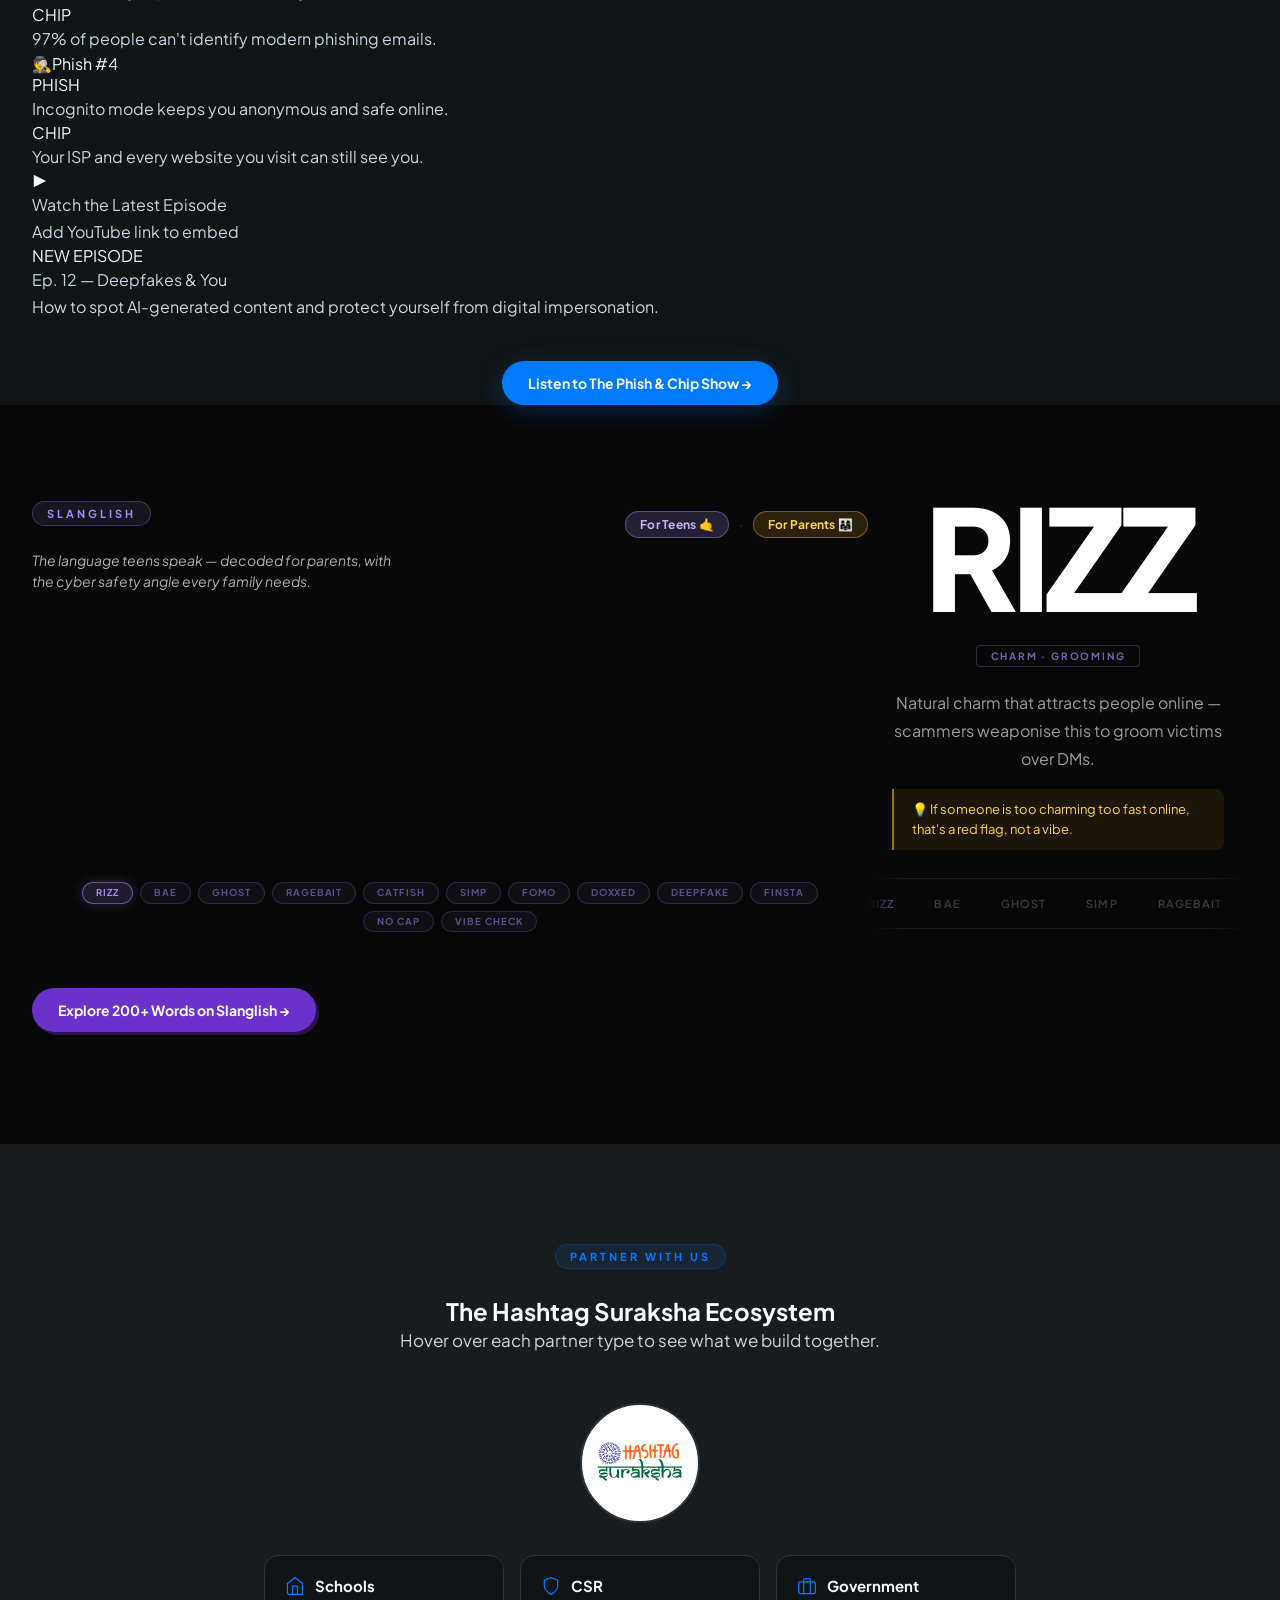
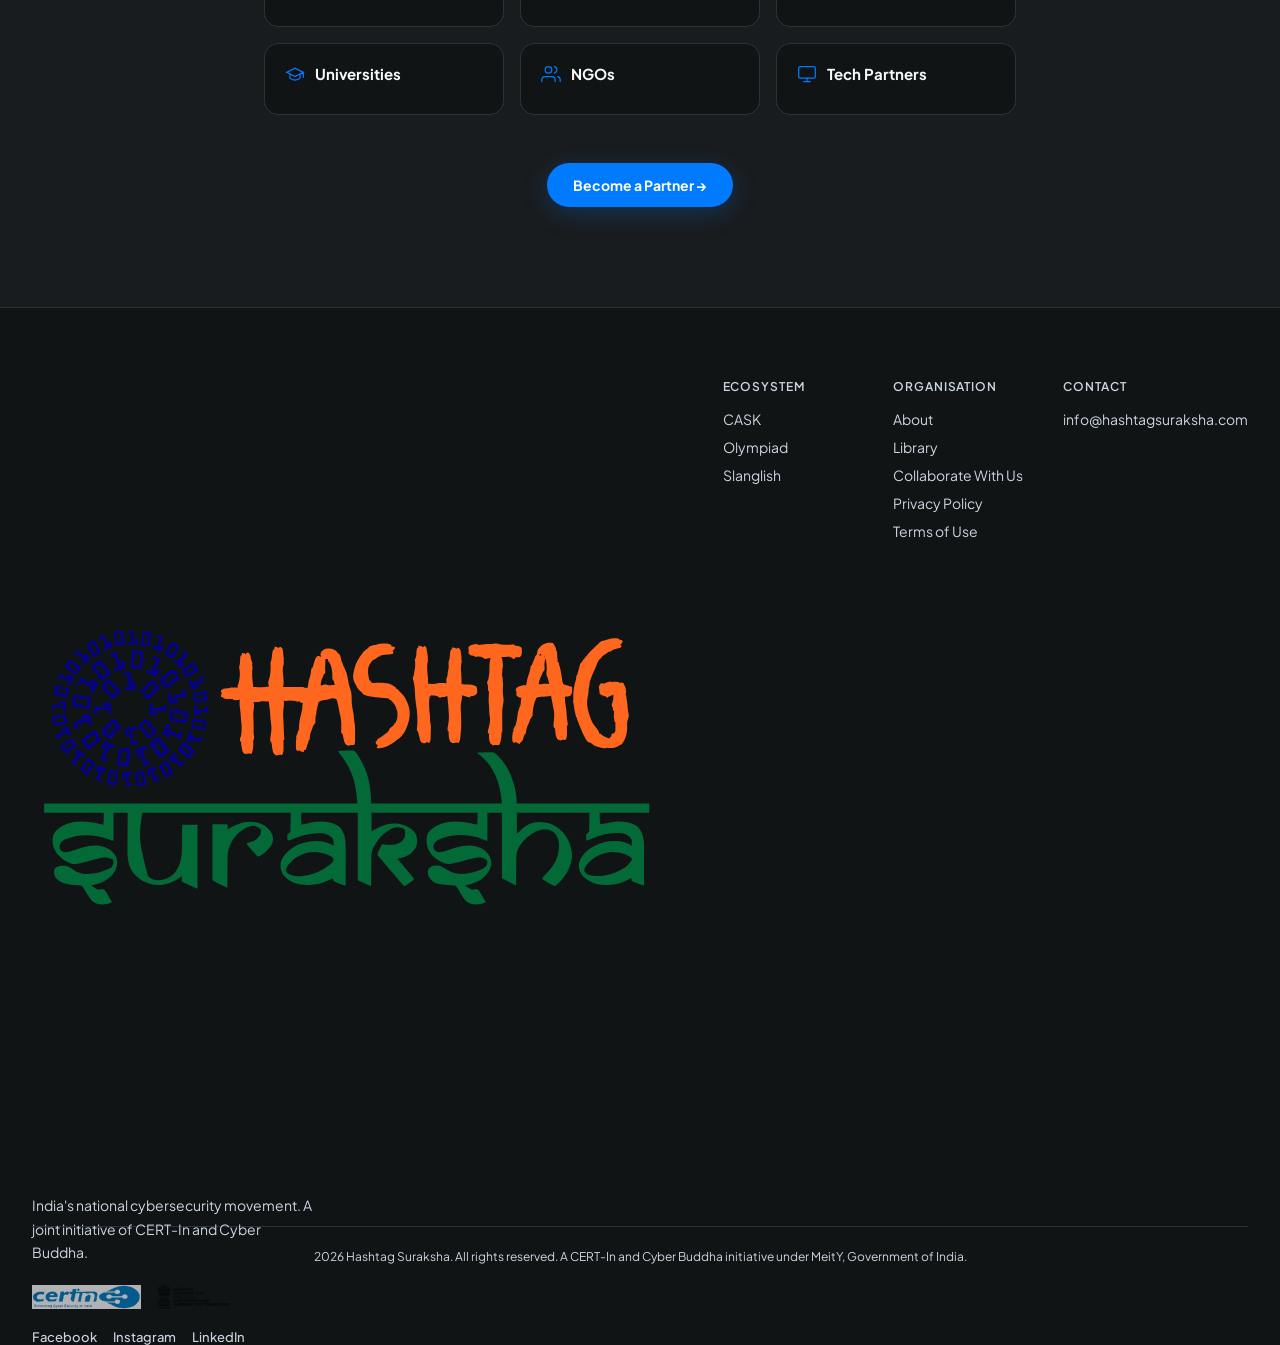
==== commit 181abcab: "Code changes as per client's requirements" ====
--- a/map-backup.html
+++ b/map-backup.html
@@ -49,7 +49,7 @@
         <!-- <li><a href="phishnchip.html">The Phish &amp; Chip Show</a></li> -->
         <li><a href="https://slanglish.cyberbuddhas.com/" target="_blank">Slanglish</a></li>
         <li><a href="resources.html">Library</a></li>
-        <li><a href="partner.html">Collaborate With Us</a></li>
+        <li><a href="sponsor.html">Collaborate With Us</a></li>
       </ul>
       <div class="nav-right">
         <button id="themeToggle" class="theme-toggle-btn" aria-label="Toggle theme">
@@ -68,7 +68,7 @@
       <!-- <a href="phishnchip.html">The Phish &amp; Chip Show</a> -->
       <a href="https://slanglish.cyberbuddhas.com/" target="_blank">Slanglish</a>
       <a href="resources.html">Library</a>
-      <a href="partner.html">Collaborate With Us</a>
+      <a href="sponsor.html">Collaborate With Us</a>
       <a href="surakshak.html" class="mobile-cta">Join the Movement</a>
     </div>
   </nav>
@@ -1072,7 +1072,7 @@
         </div>
       </div>
       <div class="center" style="margin-top:48px">
-        <a href="partner.html" class="btn-primary">Become a Partner →</a>
+        <a href="sponsor.html" class="btn-primary">Become a Partner →</a>
       </div>
     </div>
   </section>
@@ -1109,14 +1109,14 @@
             <h5>Organisation</h5>
             <a href="#about">About</a>
             <a href="resources.html">Library</a>
-            <a href="partner.html">Collaborate With Us</a>
+            <a href="sponsor.html">Collaborate With Us</a>
             <a href="https://hashtagsuraksha.com/privacy-policy" target="_blank" rel="noopener">Privacy Policy</a>
             <a href="https://hashtagsuraksha.com/terms-of-use" target="_blank" rel="noopener">Terms of Use</a>
           </div>
           <div class="footer-col">
             <h5>Contact</h5>
             <a href="mailto:info@hashtagsuraksha.com">info@hashtagsuraksha.com</a>
-            <a href="partner.html" class="footer-cta-link">Become a Partner</a>
+            <!-- <a href="partner.html" class="footer-cta-link">Become a Partner</a> -->
             <!-- <a href="surakshak.html" class="footer-cta-link">Join Surakshak</a> -->
           </div>
         </div>
--- a/home.css
+++ b/home.css
@@ -2769,19 +2769,25 @@
 .cask-card-split .mini-chat-wrap { flex: 1; min-width: 0; }
 
 /* CASK + Slanglish top-row logo cols */
-.cask-card-logo-col,
-.slang-card-logo-col {
+.cask-card-logo-col, .slang-card-logo-col {
   flex-shrink: 0;
+  border-radius: 9px;
+  overflow: hidden;
+  display: flex;
+  align-items: center;
+  justify-content: center;
+}
+.cask-card-logo-col{
   width: auto;
   height: 30px;
-  border-radius: 9px;
-  overflow: hidden;
-  display: flex;
-  align-items: center;
-  justify-content: center;
+}
+
+.slang-card-logo-col{
+  width: auto;
+  height: 40px;
 }
 .cask-vcard-logo {
-  width: 100%;
+  width: auto;
   height: 100%;
   object-fit: cover;
   border-radius: 9px;
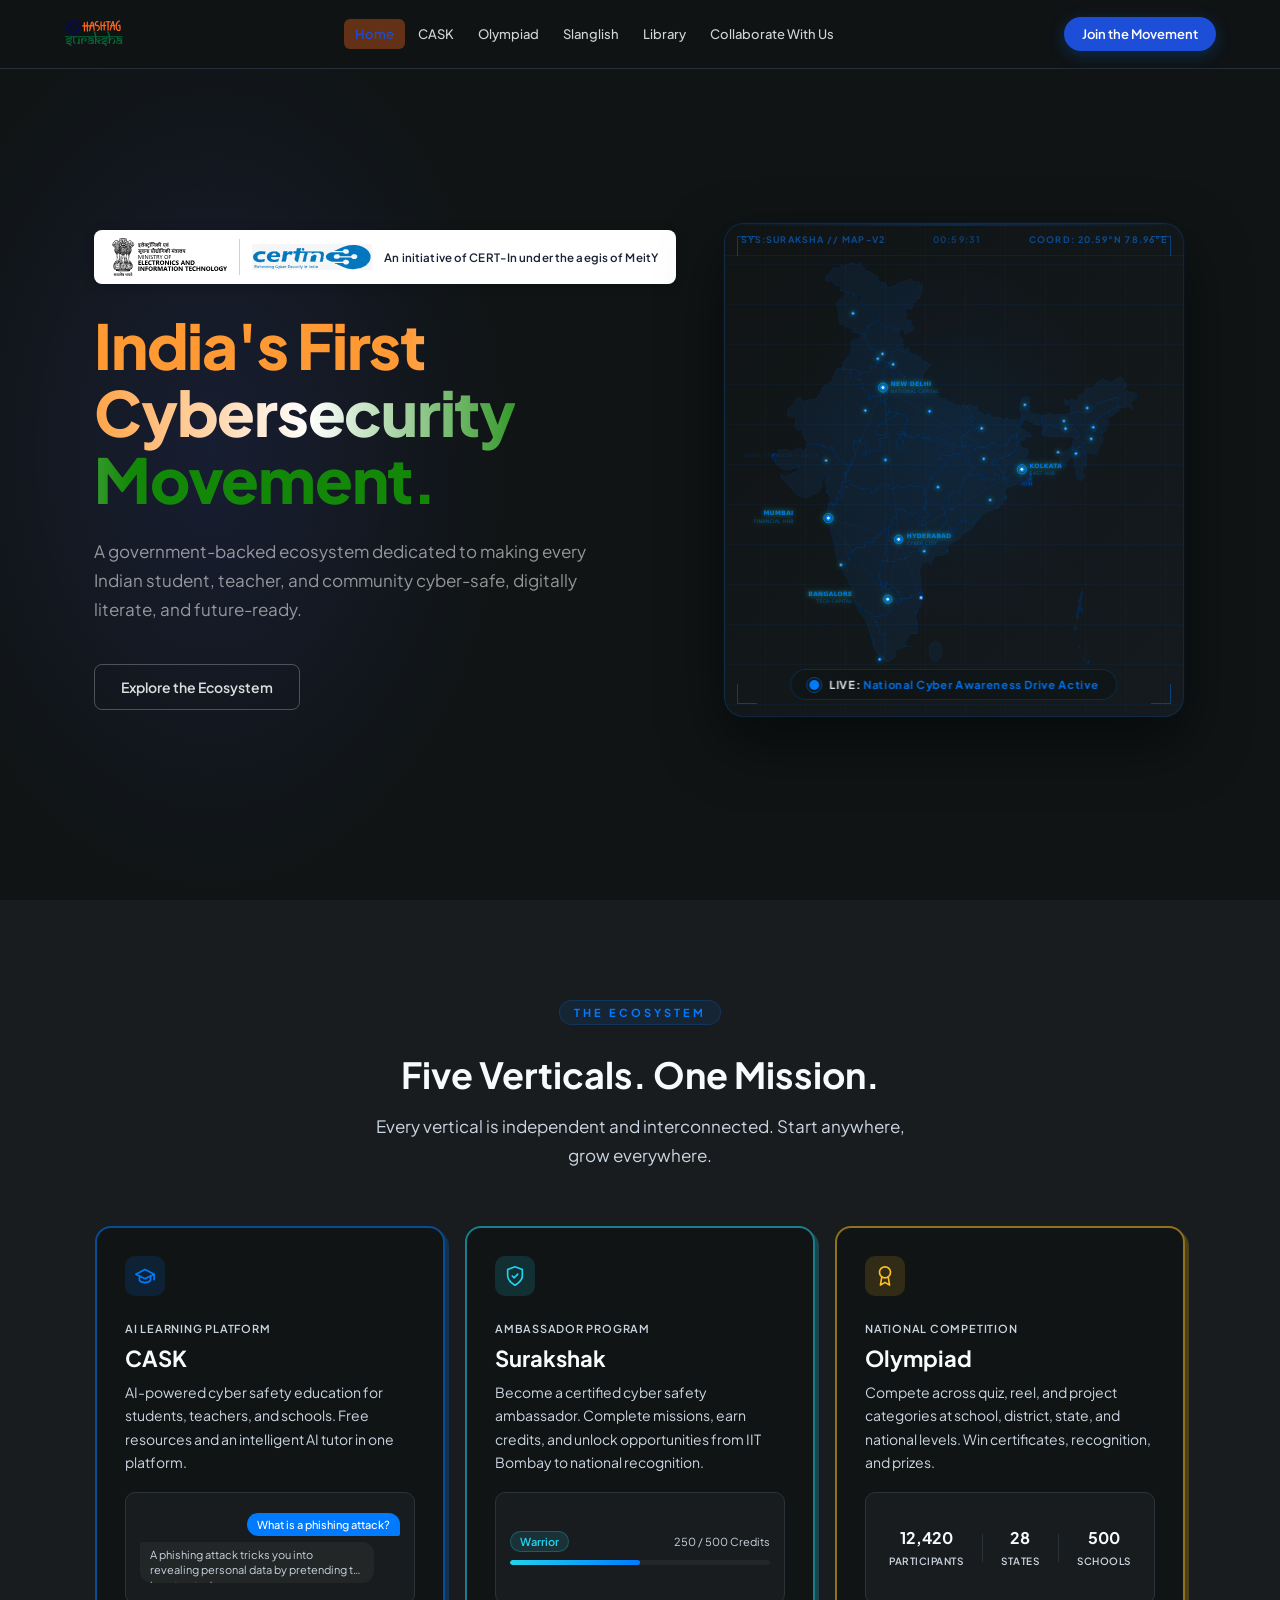
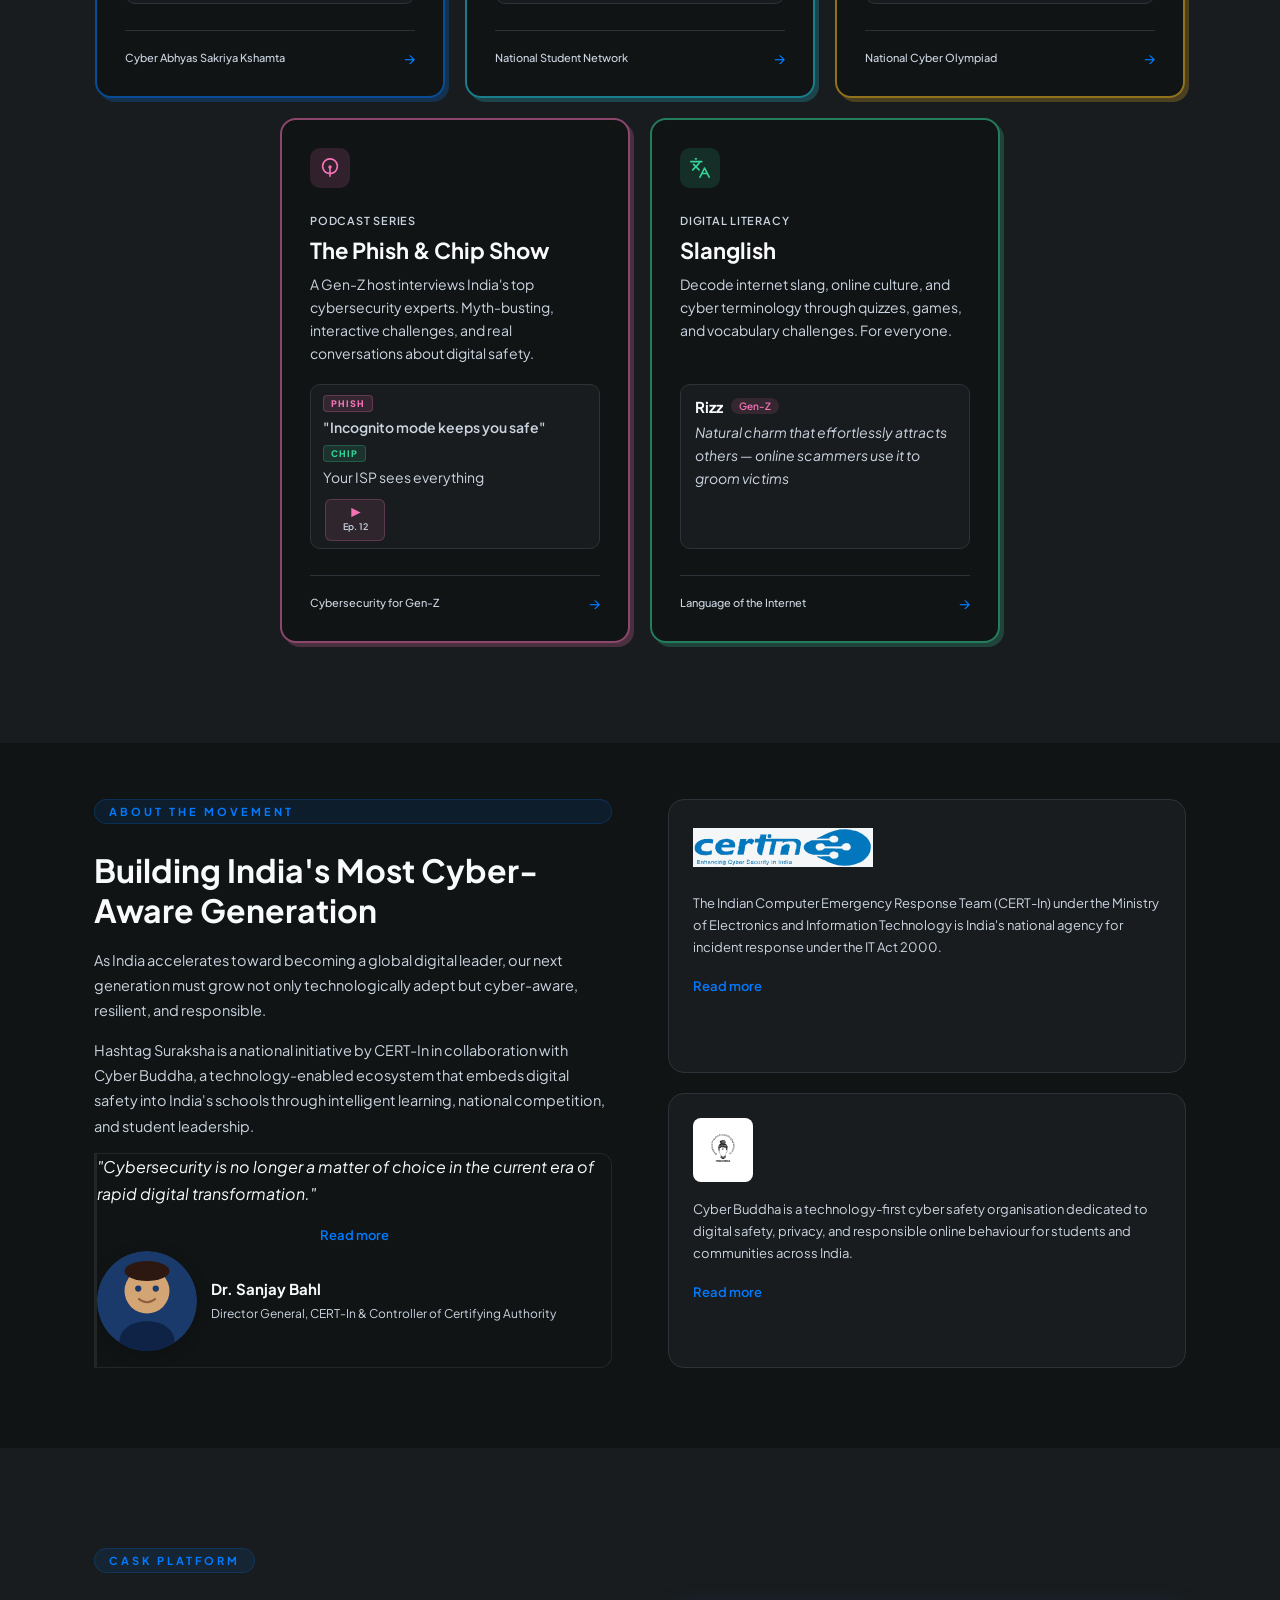
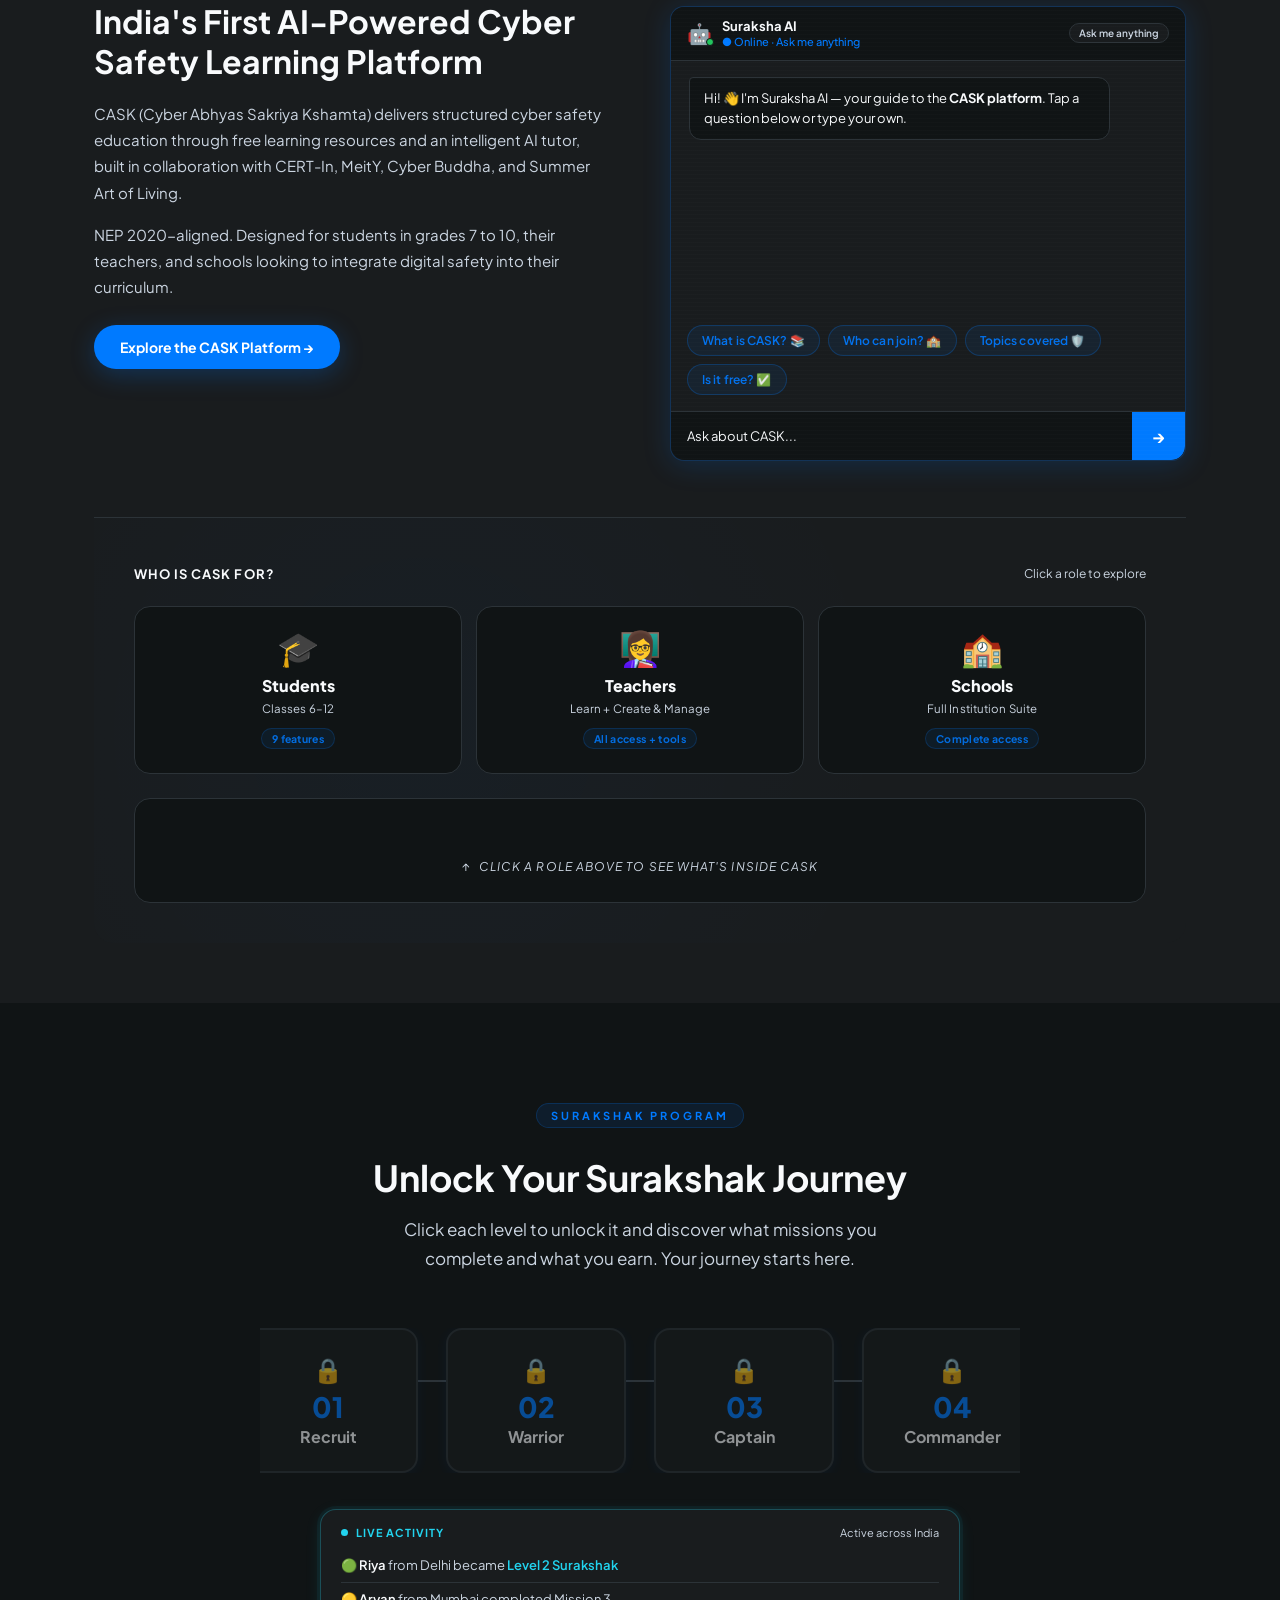
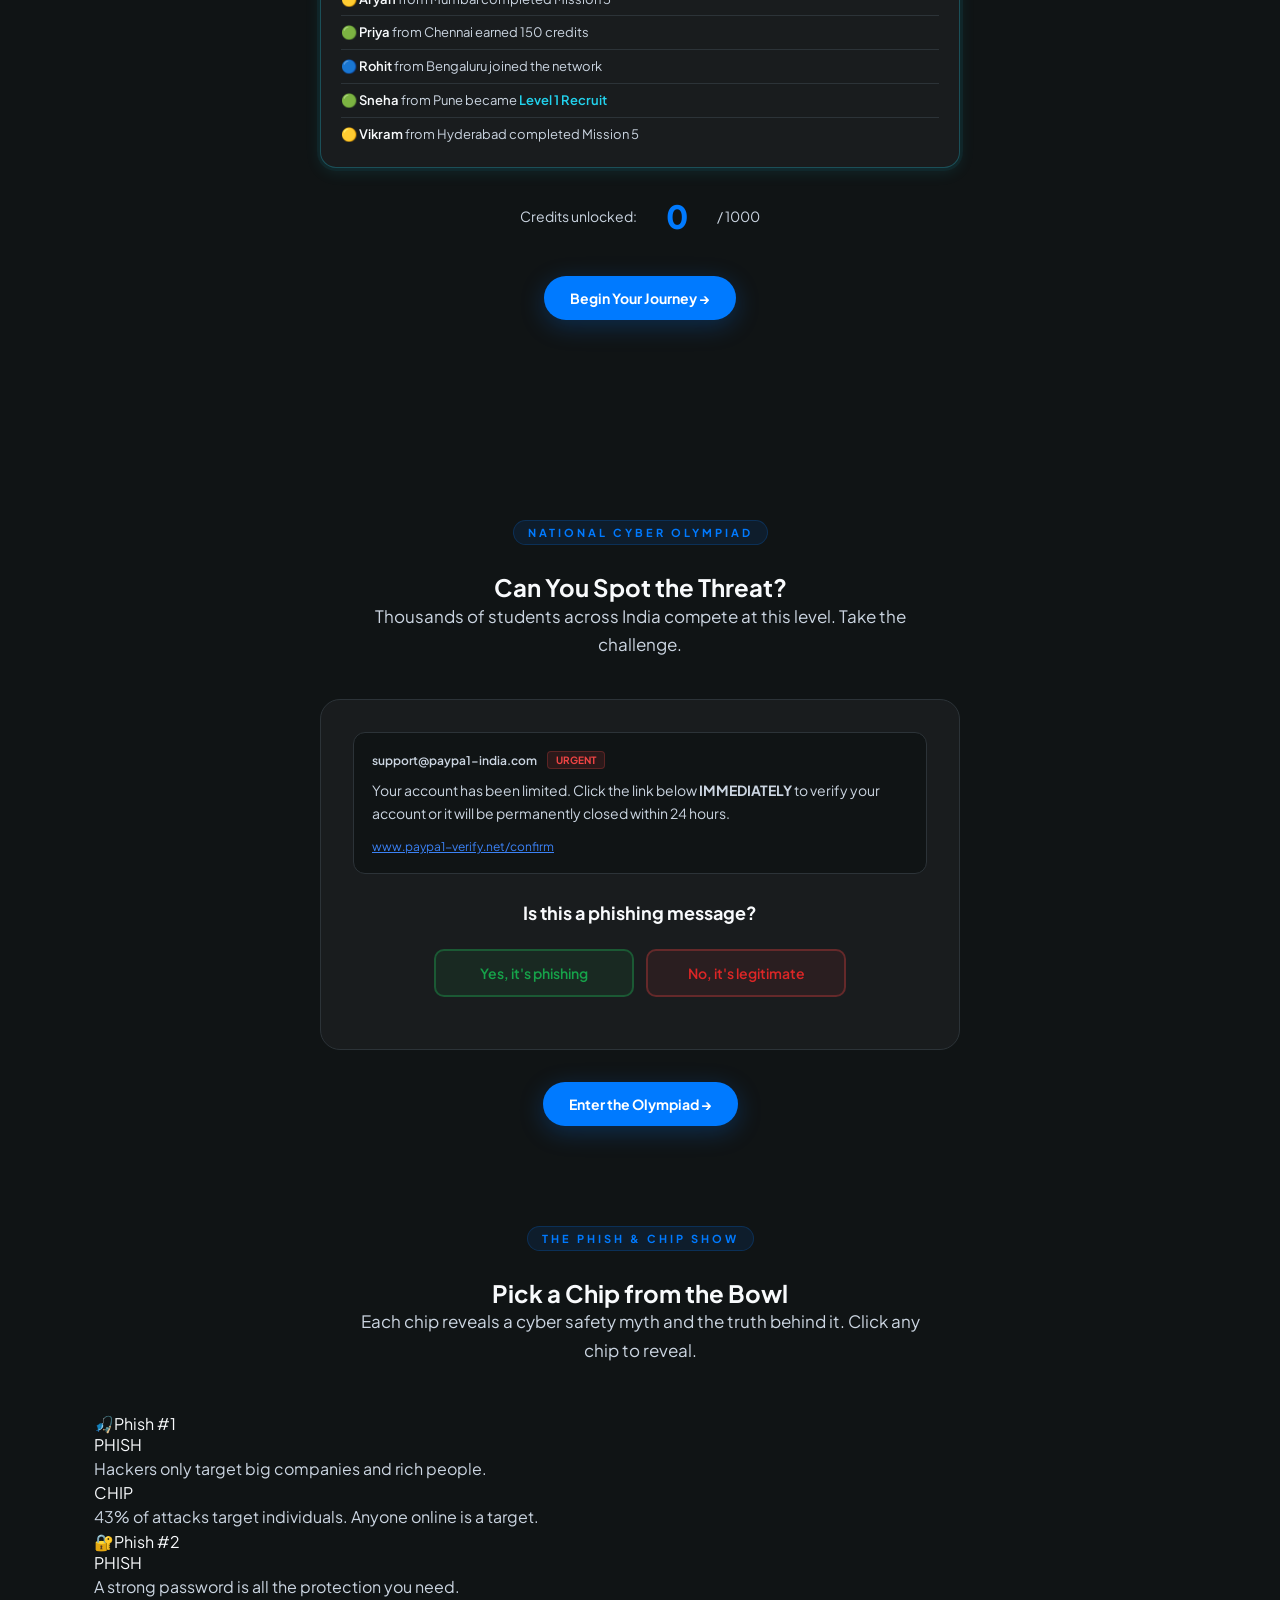
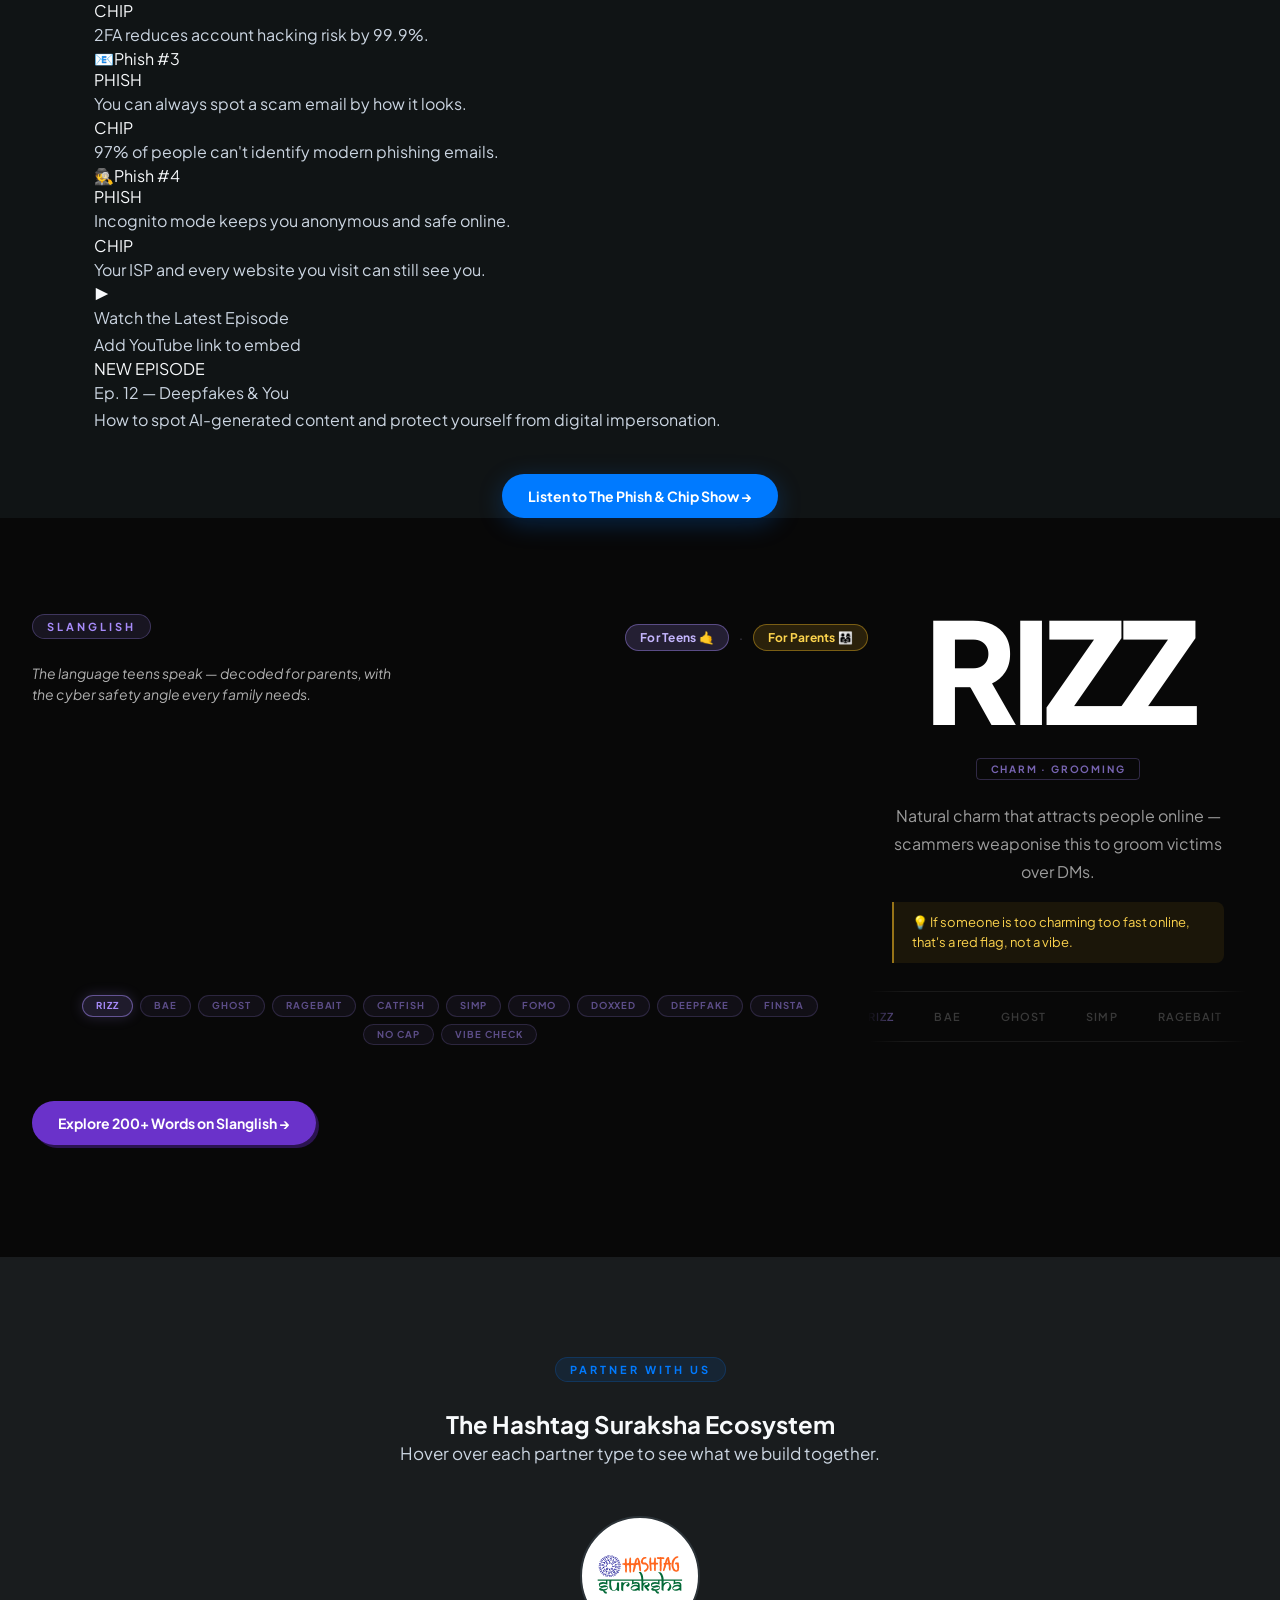
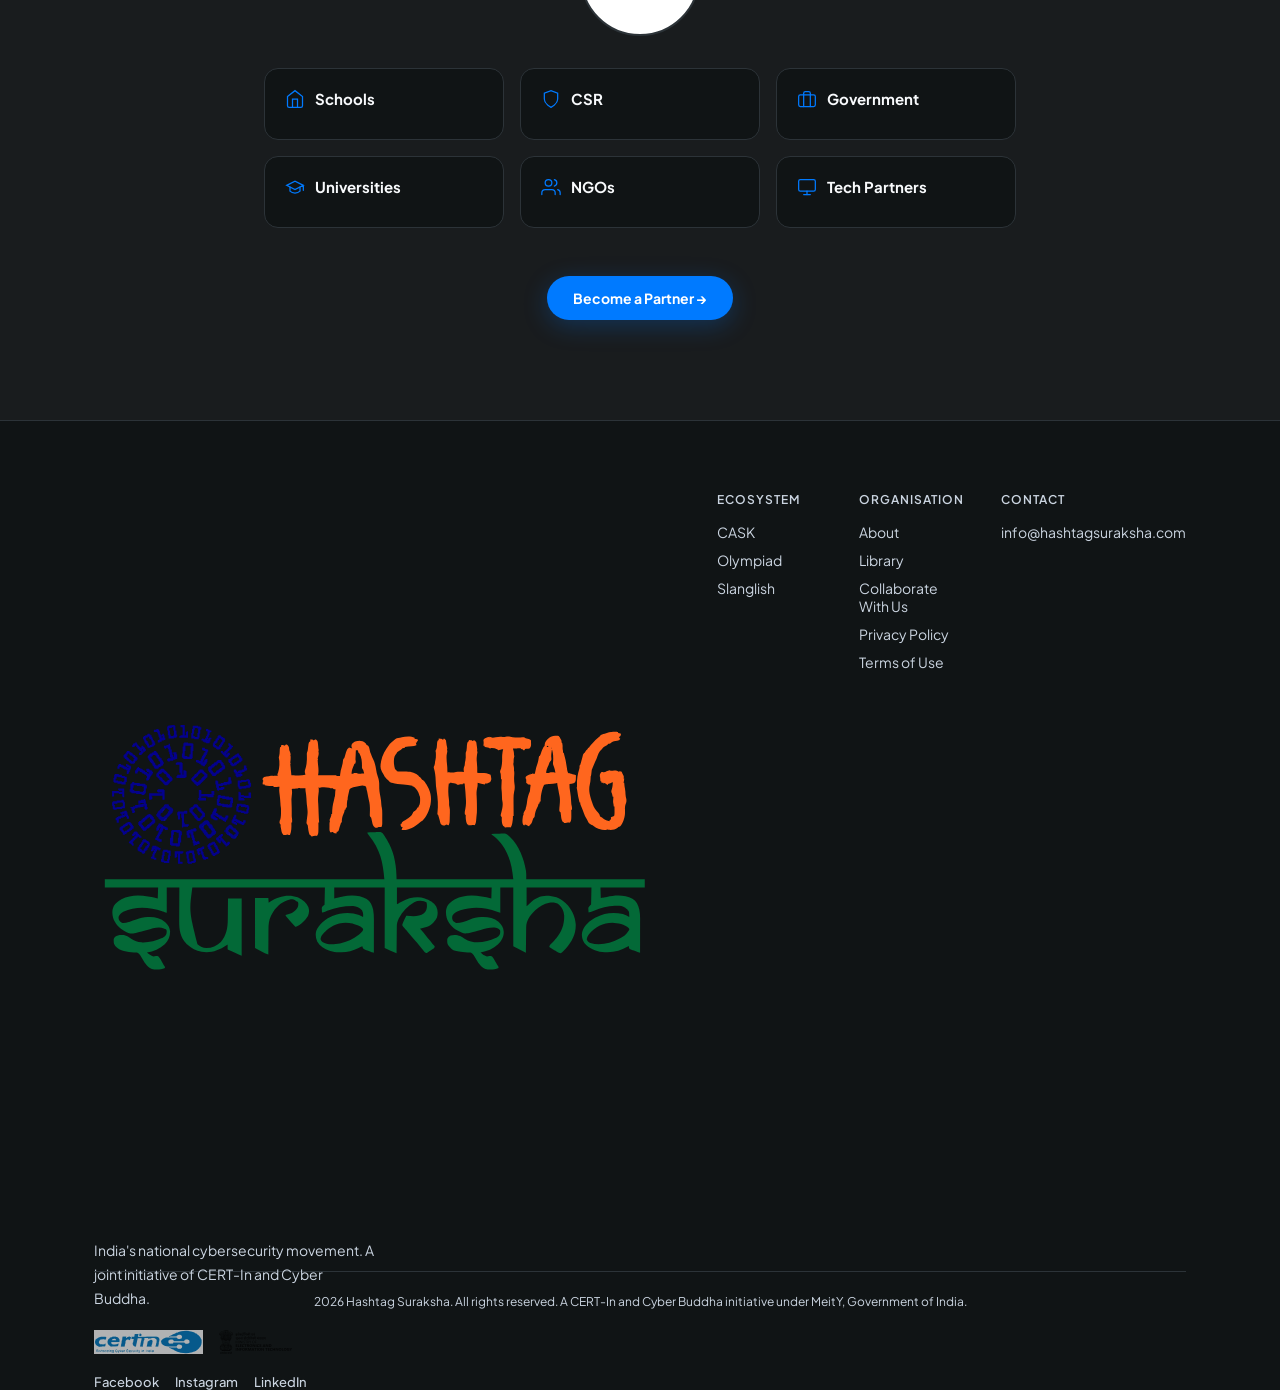
==== commit c00833c8: "Design changes and bug fixes" ====
--- a/map-backup.html
+++ b/map-backup.html
@@ -1,1516 +1,1503 @@
-<!DOCTYPE html>
-<html lang="en" data-theme="dark">
-<head>
-  <meta charset="UTF-8" />
-  <meta name="viewport" content="width=device-width, initial-scale=1.0" />
-  <title>Hashtag Suraksha — India's National Cyber Safety Movement</title>
-  <meta name="description" content="India's national cybersecurity movement. CASK, Surakshak, Olympiad, The Phish & Chip Show, Slanglish. Backed by CERT-In and MeitY." />
-  <link href="https://fonts.googleapis.com/css2?family=Plus+Jakarta+Sans:ital,wght@0,400;0,500;0,600;0,700;0,800;1,400&family=Yatra+One&display=swap" rel="stylesheet" />
-  <link rel="stylesheet" href="style.css" />
-  <link rel="stylesheet" href="global.css" />
-  <link rel="stylesheet" href="home.css" />
-</head>
-<body>
-
-  <div id="cursorGlow" class="cursor-glow"></div>
-
-  <!-- THEME CHOOSER -->
-  <div id="themeChooser" class="theme-chooser" role="dialog" aria-modal="true" aria-label="Choose your theme">
-    <div class="theme-chooser-inner">
-      <div class="theme-chooser-logo">
-        <img src="assets/logo-suraksha.svg" alt="Hashtag Suraksha" />
-      </div>
-      <h2 class="theme-chooser-title">Choose your experience</h2>
-      <p class="theme-chooser-sub">You can always switch later</p>
-      <div class="theme-options">
-        <button class="theme-option" data-theme="dark" aria-label="Dark mode">
-          <div class="theme-preview dark-preview"></div>
-          <span>Dark</span>
-        </button>
-        <button class="theme-option" data-theme="light" aria-label="Light mode">
-          <div class="theme-preview light-preview"></div>
-          <span>Light</span>
-        </button>
-      </div>
-    </div>
-  </div>
-
-  <!-- NAV -->
-  <nav class="nav" id="navbar">
-    <div class="nav-inner">
-      <a href="index.html" class="nav-logo">
-        <img src="assets/logo-suraksha.svg" alt="#Suraksha" class="nav-logo-img" />
-      </a>
-      <ul class="nav-links">
-        <li><a href="index.html" class="active">Home</a></li>
-        <li><a href="platform.html">CASK</a></li>
-        <!-- <li><a href="surakshak.html">Surakshak</a></li> -->
-        <li><a href="olympiad.html">Olympiad</a></li>
-        <!-- <li><a href="phishnchip.html">The Phish &amp; Chip Show</a></li> -->
-        <li><a href="https://slanglish.cyberbuddhas.com/" target="_blank">Slanglish</a></li>
-        <li><a href="resources.html">Library</a></li>
-        <li><a href="sponsor.html">Collaborate With Us</a></li>
-      </ul>
-      <div class="nav-right">
-        <button id="themeToggle" class="theme-toggle-btn" aria-label="Toggle theme">
-          <svg class="icon-sun" viewBox="0 0 24 24" fill="none" stroke="currentColor" stroke-width="2"><circle cx="12" cy="12" r="5"/><line x1="12" y1="1" x2="12" y2="3"/><line x1="12" y1="21" x2="12" y2="23"/><line x1="4.22" y1="4.22" x2="5.64" y2="5.64"/><line x1="18.36" y1="18.36" x2="19.78" y2="19.78"/><line x1="1" y1="12" x2="3" y2="12"/><line x1="21" y1="12" x2="23" y2="12"/><line x1="4.22" y1="19.78" x2="5.64" y2="18.36"/><line x1="18.36" y1="5.64" x2="19.78" y2="4.22"/></svg>
-          <svg class="icon-moon" viewBox="0 0 24 24" fill="none" stroke="currentColor" stroke-width="2"><path d="M21 12.79A9 9 0 1 1 11.21 3 7 7 0 0 0 21 12.79z"/></svg>
-        </button>
-        <a href="surakshak.html" class="nav-cta">Join the Movement</a>
-      </div>
-      <button class="hamburger" id="hamburger">&#9776;</button>
-    </div>
-    <div class="mobile-menu" id="mobileMenu">
-      <a href="index.html">Home</a>
-      <a href="platform.html">CASK</a>
-      <!-- <a href="surakshak.html">Surakshak</a> -->
-      <a href="olympiad.html">Olympiad</a>
-      <!-- <a href="phishnchip.html">The Phish &amp; Chip Show</a> -->
-      <a href="https://slanglish.cyberbuddhas.com/" target="_blank">Slanglish</a>
-      <a href="resources.html">Library</a>
-      <a href="sponsor.html">Collaborate With Us</a>
-      <a href="surakshak.html" class="mobile-cta">Join the Movement</a>
-    </div>
-  </nav>
-
-  <!-- HERO -->
-  <section class="hero" id="home">
-    <div class="container">
-      <div class="hero-inner">
-
-        <!-- LEFT: Text -->
-        <div class="hero-text">
-          <div class="cert-govt-bar">
-            <img src="assets/meity.svg" alt="Ministry of Electronics and Information Technology" class="cert-govt-logo" />
-            <div class="cert-govt-divider"></div>
-            <img src="assets/certin.svg" alt="CERT-In" class="cert-govt-logo" />
-            <span class="cert-govt-text">An initiative of CERT-In under the aegis of MeitY</span>
-          </div>
-          <h1 class="hero-headline"><span class="hero-gradient-text">India's First<br />Cybersecurity<br />Movement.</span></h1>
-          <p class="hero-sub">A government-backed ecosystem dedicated to making every Indian student, teacher, and community cyber-safe, digitally literate, and future-ready.</p>
-          <div class="hero-actions">
-            <a href="#ecosystem" class="btn-hero-outline">Explore the Ecosystem</a>
-          </div>
-        </div>
-
-        <!-- RIGHT: Premium India Cyber Map Card -->
-        <div class="hero-map-col" aria-hidden="true">
-          <div class="hero-map-card">
-
-            <!-- Corner brackets -->
-            <div class="bracket-tl"></div>
-            <div class="bracket-tr"></div>
-            <div class="bracket-bl"></div>
-            <div class="bracket-br"></div>
-
-            <!-- Coordinate grid -->
-            <div class="coord-grid"></div>
-
-            <!-- Scan line -->
-            <div class="map-scan-line"></div>
-
-            <!-- Ambient glow -->
-            <div style="position:absolute;left:50%;top:45%;transform:translate(-50%,-50%);width:70%;height:80%;background:radial-gradient(ellipse, rgba(0,122,255,0.07) 0%, transparent 70%);pointer-events:none;"></div>
-
-            <!-- Top HUD bar -->
-            <div style="position:absolute;top:0;left:0;right:0;display:flex;justify-content:space-between;align-items:center;padding:10px 16px;border-bottom:1px solid rgba(0,122,255,0.1);font-size:9px;font-weight:700;letter-spacing:0.12em;text-transform:uppercase;color:rgba(0,122,255,0.55);z-index:10;font-family:var(--font-ui);">
-              <span>SYS:SURAKSHA // MAP-V2</span>
-              <span id="heroLiveTime" style="color:rgba(0,122,255,0.4);">00:00:00</span>
-              <span>COORD: 20.59°N 78.96°E</span>
-            </div>
-
-            <!-- Main SVG Map — Simplemaps accurate India boundaries -->
-            <svg viewBox="0 0 1000 1000" fill="none" xmlns="http://www.w3.org/2000/svg" preserveAspectRatio="xMidYMid meet" style="position:absolute;inset:0;width:100%;height:100%;">
-              <defs>
-                <filter id="mapGlow" x="-15%" y="-15%" width="130%" height="130%">
-                  <feGaussianBlur stdDeviation="4" result="blur"/>
-                  <feColorMatrix in="blur" type="matrix" values="0 0 0 0 0  0 0.478 0 0 1  0 0 0 0 1  0 0 0 0.6 0" result="coloredBlur"/>
-                  <feMerge><feMergeNode in="coloredBlur"/><feMergeNode in="SourceGraphic"/></feMerge>
-                </filter>
-                <filter id="cityGlow" x="-200%" y="-200%" width="500%" height="500%">
-                  <feGaussianBlur stdDeviation="6" result="blur"/>
-                  <feColorMatrix in="blur" type="matrix" values="0 0 0 0 0  0 0.478 0 0 1  0 0 0 0 1  0 0 0 0.7 0" result="coloredBlur"/>
-                  <feMerge><feMergeNode in="coloredBlur"/><feMergeNode in="SourceGraphic"/></feMerge>
-                </filter>
-                <filter id="outerGlow" x="-20%" y="-20%" width="140%" height="140%">
-                  <feGaussianBlur stdDeviation="8" result="blur"/>
-                  <feColorMatrix in="blur" type="matrix" values="0 0 0 0 0  0 0.478 0 0 1  0 0 0 0 1  0 0 0 0.25 0" result="coloredBlur"/>
-                  <feMerge><feMergeNode in="coloredBlur"/><feMergeNode in="SourceGraphic"/></feMerge>
-                </filter>
-                <style>
-                  #map-states path { transition: fill 0.2s, stroke 0.2s; }
-                  #map-states path:hover { fill: rgba(0,122,255,0.18); stroke: rgba(0,122,255,0.55); cursor: default; }
-                </style>
-              </defs>
-
- <g id="map-states" fill="rgba(0,122,255,0.08)" stroke="rgba(0,122,255,0.32)" stroke-width="0.6" stroke-linecap="round" stroke-linejoin="round">
-  <path d="M802.5 941.1l-0.2 0.4 0.3 0.4 0.5-0.1 0.4 0.8-0.1 0.3 0.2 0.7 0.1 0.8-0.1 1 0.4 0.2 0.4 0.8 0.1 1.1-0.2 0.3 0.4 0.4 0.2 0.6-0.5 0.5-0.2 0.6 0.2 0.3-0.6 0.3 0.2 0.5-0.3 0.4 0 0.6 0.5 0.2-0.4 1-0.3 0.2-0.4-0.5-0.5 0-0.2 0.4 0.1 0.5-0.5 0.7-0.6-0.2 0.2-1.2-0.4-0.2-0.4-0.6 0.2-0.4-0.5-0.4 0.1-0.5-0.4-0.7-0.4 0-0.2-0.5 0.3-0.3-0.2-0.7-0.4-0.2-0.2-0.6-0.4 0.1-0.3-0.6-0.3-0.2-0.5 0.1-0.1-0.8 0.1-1.1-0.2-0.1-0.2-1.1 0.6-0.4 0-1 0.3-0.4 0.7 0 0.6 0.1 0.6-0.7 1.4-0.1 0-0.3 0.5-0.3 0.6-0.1z m-3.7-5.6l0.3 0.6 0 0.7 0.9 0.6-0.1 0.5-0.3 0.3-0.5 1-0.5 0.2-0.7 0.5-0.3 0.7-0.6 0.5-0.5-0.7 0.1-0.6-0.2-0.5 0.3-0.4-0.1-1.1 0.8-0.5 1.3-0.4-0.1-1.2 0.2-0.2z m-9.1-16l0.8 0.5-0.2 0.9 0.5 0.4 0.3-0.3 0.8 0.9 0.4 1.1-0.4 0.7-0.5-0.8-0.7-0.2-0.5 0.2-0.6 0.5-0.6-0.2-0.3-0.3 0.1-0.7-0.8-0.5-0.2-0.5 0.4-0.4-0.1-0.5 0.4-0.5 0.5 0.1 0.7-0.4z m4.6-0.1l0.4 0.1 0.5 0.9-0.1 1.6-0.1 0.1-1.8-1.5 0.9-0.9 0.2-0.3z m0.8-2.7l0.3 0.4 0.1 1.2 0.2 0.6-0.2 0.2-0.6-0.8 0.3-0.4-0.3-0.3-0.2-0.7 0.4-0.2z m-1.4-2.9l0.5 0.1 0 0.8-0.5 0.7-0.5 0.2-0.1 0.6 0.6 0.7 0.1 0.5 0.5 0.3 0.1 0.6-0.3 0.8-0.9 0.1 0 0.9-0.4 0.1-0.2-1.1 1.1-0.5 0-0.6-0.3-0.2-0.8 0.9-0.1-0.7-0.7-1.3-0.1-1.4 0.6-0.3 0.4-0.3 0.1-0.7 0.9-0.2z m-8-1l0.5 1-0.4 0.2-0.5-0.6 0.4-0.6z m-3-2.5l0.5 0.3-0.3 1-0.2 0.9 0.8 0.9 1.1 0.5 0.3 0.4-0.3 0.5-0.8-0.2-1.1-0.6-0.6-0.7-0.5-0.7 0-1 0.3-0.9 0.8-0.4z m-2.2-3.2l0.3 0.3-0.1 0.6-0.5-0.3 0.3-0.6z m15.6-2.8l0.2 1.2 0.4 0.1 0.2 1.6-0.5 0 0-1.3-0.4-0.8 0.1-0.8z m-22.6-18.6l0.7 0.7 0.3 0.7 0.2 0.8-0.2 0.7-0.4 0.4-0.6 0.2-0.5-0.3-1.1 0.1-0.3-0.6 0-1.9 1.3 0 0.6-0.8z m-7.5-46l1.2 1 0.1 1.4 0.7 0.7-0.1 1.2 0.4 1.1 0 0.6-0.6 0.3 0.1 0.4-0.8 0.6-0.3 0.6 0.1 0.6 0.6 0.2 0.1 0.3-1 1.3 0 0.3-0.9 0.2-0.5-0.2-0.5-0.5-0.8-0.3-0.4 0-0.5 0.4-0.5-0.3 0.7-1.1 0.3-0.9-0.3-0.9-0.4-0.5-0.4 0 0.1-1.5-0.2-0.6 0-1.1 0.5 0 0.5-0.2 0.5-1 0.7-0.5 0.1-0.6 0.5-0.2 0.4-0.5 0.6-0.3z m3.5-17.1l0.7 0.6 0.5 1.6-0.6 1 0.8 0.2-0.1 0.5-1.4 0.7-1.1 0-0.5-0.6 0.3-0.4-0.1-0.5 0.9-0.1 0.1-1-0.4-0.5 0.2-0.8 0.4-0.8 0.3 0.1z m-0.9-2.2l0.2 0.7-0.5-0.1 0.3-0.6z m-10.7-0.1l0.6 0 0.8 0.2 0 0.9 0.1 0.5-0.4 0.5-0.2-0.2-1-0.1-0.2-0.5 0.3-1.3z m8.8-0.3l0.1 0.3 0.6 0 0 0.5-0.3 0.4-0.5 0-0.1-0.9 0.2-0.3z m13.2-6.7l0.3 0.2 0.8-0.2 0.3 0.2-0.6 0.7-0.9-0.5 0.1-0.4z m-11.7-3.7l0.3 0.9-0.3 0.2 0-1.1z m10.2-1.6l0.4-0.3 0.6 0.4 0.1 0.9 0.8 1.4 0.5 1.4-0.3 0.4-0.5-0.1-0.1-0.4-0.9-1.4-0.4 0.1-0.4-0.9-0.7-0.2-0.1-0.5 0.5-0.2 0.5-0.6z m0.6-2.1l0.4 0.1-0.2 1.6-0.2 0.1-0.8-0.8 0-1 0.8 0z m1-1.4l0 0.5 0.2 0.4 0.1 0.8 0.5 0.6-0.1 0.4-0.3 0.4-0.4-0.6-0.5-0.2 0-0.9-0.9-0.1-0.3-0.3-0.2-0.6 0.2-0.2 0.8 0.3 0.9-0.5z m1.2-1.5l0.4 0.5 0.3 1.3-0.2 0.5 0.1 0.6-0.2 0.5-0.4 0.1-0.9-1.3 0.5-1.6 0.4-0.6z m-10.1-0.7l0.1 0.2 0.3 1.7 0.6-0.4 0.5 0.2 0 0.6-0.5 1.2-0.1 0.6 0.5 0.5 0.6 1.2-0.3 0.3-0.6-0.4 0.4 1.3-0.8 0.4-0.3 0.6 0.4 1.5 0.4-1 0.9-0.1 0.3 0.3-0.3 0.9 0.3 0.6-0.9 4.3-0.4 0.3-0.6 0.1-0.5 0.3-0.1 0.8-0.4 0.4-0.4-0.1 0 0.6 0.6 0 0.7-0.9 0.8-0.3 0.3 0.3-0.1 1.5-0.6 1.5-0.2 0.9 0.1 0.2-0.5 0.8-0.3-0.5-0.9 0-0.5-0.4 0.1-0.8-0.6-0.6-0.6-0.6 0.1-1.1-0.4-0.9 0.1-0.7-0.3-0.8-0.4 0.1-0.3 0.6-0.3-0.8 0.1-1.4-0.3-1.6-0.5 0.1-0.3-0.6 0.3-0.7 0-0.6 0.3-0.3 0.2-0.5 0.6-0.6 0.3 0.5 0.3 1 0.6 0.5-0.1-1.4 0.1-0.5 0.1-1.9 0.3-1.5-0.1-0.3 0.1-0.8 0.2-0.6 0.4-1.6 1.2-1.6 0.3 0z m0.8-0.2l0.2 0.3 0.7 0.1 0.1 0.8-0.1 0.5-1.1-0.2 0-1.1 0.2-0.4z m4.7-0.3l0.3 0.7-1.2-0.2 0.9-0.5z m4.8-0.2l0.3 0.7-0.1 0.4-0.5-0.1 0.1-0.9 0.2-0.1z m-10-1l0.3 0.1-0.3 1.3-0.3-0.6 0.3-0.8z m6.3 0.5l-0.5 0.6-0.6-0.6 0.3-0.4 0.4 0.4 0.4 0z m-4.5-0.9l0.4 0.2 0.5-0.2 0.5 0.3 0.8-0.1 0.3 0.1 0.5 1.2-0.8 0.3 0.4 0.6 0.1 0.9-0.6-0.3-0.2 1.2-0.3-0.2-1 1.7-0.2 0.7-0.8 0.6-0.7-0.6 0.1-0.4 0.7-2.2 0.1-0.7-0.1-0.7-0.4-0.2-0.3-0.3 0.3-0.9 0.3 0.3 0.5-0.6-0.1-0.7z m29.1-0.3l0.5 0.8 0.5 0.3-0.1 0.4 0.2 0.9-1.1 0-0.4-0.2-0.3-1.2 0.2-0.6 0.5-0.4z m-27-2.4l0.5 0.1 0.5 0.4-0.7 0.3-0.5-0.4 0.2-0.4z m2.8-0.2l-0.4 0.4 0 0.5-0.3 0.7-0.3-0.2 0.2-0.6 0.1-0.9 0.5-0.3 0.2 0.4z m-6.7-11.6l0 1.5-0.5-0.6 0.5-0.9z m5.1-2.4l0.3 0.2 0 0.7 0.5 0 0.5 1.6 0.2 0.5-0.5 0.7 0.1 0.4 0.6 0.4 0.1 0.7 0.4 0.3-0.4 0.6 0 0.4-0.2 1.1 0 1 0.1 0.8 0.4 1-0.4 1.6-0.4-0.3-0.3 0.4 0.4 0.5-0.2 0.4-0.5 0.4-0.2 0.7-0.5-0.5-0.6 0.3-1.3-0.3 0.3 0.9 0.9 1.2 0.4 0.9-0.3 0.3-0.5-0.1-0.7 0.4-0.6-0.4-0.4 0.3-0.7-0.4-0.6 0.5-0.8 0-0.5-1-0.1-2.4 0.2-0.8-0.1-0.5 0.2-0.6-0.4-0.7 0.1-0.7 0.3-0.5 0-1-0.4-0.4 0.4-0.2 0.2-0.6 0.6-0.1-0.1-0.4 0.3-0.5-0.4-0.7 0.3-0.1 0-0.7-0.3-0.5-0.3-1.3 0.1-1.1 0.4 0 0.9-1 0.6 0 0-0.7 0.9-0.2 0.1 0.3 0.1 0 0.2-0.2 0.1 0.2-0.1 0.2 0.1 0.1 0.9-0.2 0.4-0.4 0.2-0.5z m-5.5-2.2l0.6 0.4 0.1 2.5-0.2 0.7-0.7 0.8 0 0.5-0.5 0.7-0.5-1.3-0.1-0.6 0.4-0.6 0.1-1 0.3-0.7-0.2-0.3 0.4-1 0.3-0.1z m8.5-0.1l-0.4 0.3-0.6 0.9-0.3-0.1 0-0.9 0.5 0.3 0.8-0.5z m-2.2-0.8l0.3 0 0.2 0.8-0.7-0.1 0.2-0.7z m36.8-12.4l0.1 0.7-0.5 0.3-0.2-0.5 0.6-0.5z m-34-3l0.3 0.7 0.1 1.2-0.2 0.6-0.1 0.7 0.1 1.1 0.4 0.4 0.3 1.2 0.5 0.6-0.2 0.5-0.5-0.2-0.4 0.2 0-0.8-0.4 0.2-0.6-0.2-0.7 0.5-0.4-0.7-0.2 0.4 0.1 0.5 0.5 0.1 0.9 0.5 0.9 1.3 0.4-0.1-0.1 0.8-0.6 1.6 0.1 1.1-0.2 0.2 0.2 1.1-0.2 0.7-0.6 1-0.5 0.2-0.5-0.1-0.3 0.4-0.6-0.7-0.2-0.7-0.4 0.3-0.4 0.9 0.2 0.6 0.8 0.7-0.3 0.5-0.5-0.1 0-0.7-0.7 0.1-0.2 0.5 0 0.5-0.5 0.3 0 0.9 0.4 0 0 0.6-0.4 0.1-0.2 0-0.2 0.1-0.1-0.1 0.1-0.2 0-0.2-1.2-0.2-0.2-0.4 0.2-0.6-0.2-0.5 0-0.8 0.6 0 0.1-0.5-0.7-0.4 0.1-1 0-1.1 0.7-0.4-0.3-0.7 0.9-0.5-0.9-0.2 0.6-1.7-0.1-0.7 0.6 0 0.1-0.6-0.4 0-0.5-0.5 0.6-0.7-0.5-0.1 0-0.7 0.3-0.2 0-0.8 0.5-0.6-0.3-0.6 0.8-0.2 0.3-0.4-0.3-0.5 0.1-0.8 0.7-0.1 0-0.5 0.8-0.1-0.5-0.9 0.2-0.1 1.2-0.2 0.3 0.4 0.5-0.2-0.3-0.5 0.3-0.3 0.6 0.4 0.1-0.7 0.3 0.1z m-0.4-2.9l0.3 0.4-0.3 0.5-0.8 0-0.1-0.6 0.9-0.3z m9.6-13.6l0.3 1-0.1 0.8-0.2 0.7-0.3-0.1 0.2-0.7-0.2-1.5 0.3-0.2z m7.5-21.1l-0.2 0.8-0.5 0 0.3-0.7 0.4-0.1z" id="INAN" name="Andaman and Nicobar">
-  </path>
-  <path d="M355.2 698.3l0.1-1.2-0.2-0.3 0.1-0.8-0.2-0.1-0.3-0.7 0.3-1.2-0.1-0.7-0.3-0.6-0.1-1.2 0.3-0.8 0-0.7-0.2-1.1 0.4-0.5 0.6 0 0.5-0.5 0.6-0.3 0.4 0.3 0.3-0.8-0.2-0.4-1.3-0.7-0.5-0.5-1-0.2-1.2 0.1-0.7 0.3-1-0.5-0.6 0.1-0.6-0.3-1.3-0.5-0.5-0.7-0.4-1.1 1.1-0.2 0.2-0.5 0.7 0.3 1.2-0.1 0-0.5 0.4-0.2 0.9-0.2 0-0.8-0.4-0.1-0.2-0.5 0.8 0 0.4-0.4 0.5 0 0-0.8 0.4-1-0.2-0.2-0.8 0.3-0.5-0.7 1.4-0.4 0.1-0.9-1.3-0.1 0.4-1.4 0-0.5 0.8 0.1 0.2-0.6-0.5-0.8 0.1-0.6-0.1-1.8 0.3-0.2-0.1-1.1 0.5-0.4-0.1-0.6 0.6-0.5-0.2-0.8-0.4-0.8 0-0.4-0.5-0.5 0.1-0.3-1.6-0.5-0.8-0.5-0.4-0.6 0.3-0.9 0.6 0 0-0.6-0.3-0.2 2-1.6-0.6-0.4 0.4-0.7 0.2-0.9-0.1-0.7 0.7 0 0.2 0.4 1-0.2 0-0.7 0.3-0.3-0.6-0.4 0-0.5 0.6-0.4 1.1 0.4 0-0.7 0.7 0.3 0.4 0 0-0.8 0.6-0.1 0.4-0.2 1 0.2 0.1-0.7-0.9-0.7-1 0-0.8-0.3-0.1-0.7-1 0.2-0.6-0.7-0.7 1-0.3-0.8-0.5 0.1-0.3-0.4-0.6-0.1 0-0.6 0.3-0.8-0.2-0.8 0.4-1.2 0.8-0.2 0.2-0.3 0.9-0.3 0.3 0.1 0.6-0.6-0.2-0.5-0.8-0.5-0.6-0.1 0.2-0.5 0.4-0.3 0-0.4 0.8-0.1 0.3-0.4 0.1-0.7 0.7-0.4-0.2-0.8 0.8 0.2 0.1-1.2 0.7-0.1 0.2-0.6-0.2-0.7-0.4 0-0.7-0.7-1.4-0.5-0.2-0.6 0.6-0.6 0.8-0.2 0.1-0.5-0.2-0.8 0.1-0.7-0.5-0.3-0.3-0.8 0.5-0.8-0.4-0.7 0.8-1-0.8-0.4-0.6 0 0.5-0.5-0.4-0.7-0.7-0.2-0.2-0.7 0.8-0.7 0.1-0.9-0.8-0.2 0.1-0.4 0.9 0.1 0.6-0.2-0.3-0.7 0.1-0.5 0.7 0.3 0-0.5-0.4-0.3 0.3-1.3 1.2-0.2 0.1 0.5 0.3 0.3 1.5-0.8 0.5 0.1 0.5-1.1-0.1-0.9-0.4-0.7 0.1-0.9 0.5-0.4 1-0.1 0.4-0.7 0-0.4 0.6-1.1 0.4-1.1 1.9-0.7 0.9 0.3 0.1-0.6-0.5-0.5-0.7-0.3-0.4-0.5-0.1-0.6-0.7 0-0.5-0.1 0.4-1.2-1.1 0.1 0.1-1-1.4 0 0-1.1-0.2-0.2 0.1-1 1 0.3-0.1-0.6 0.1-0.8 0.5-0.1 0.3 0.5 0.4 0 0.1-0.8-0.3-0.5 0.4-0.7 0.1-0.6-0.2-0.3 0.6-1.7 0.5-0.4 0.4 0.1 0-0.6-1.1-0.2 0-0.5 1.4-0.5 0.4-0.4 0.6-0.3 0.8 0.6 0.2 0.4 0.7 0.2 0.5 0.6 0.5 0.3 0 0.6 0.3 0.3 0.7-0.5 0.4 0.3 0.8 0 0.6 0.4 0.9-0.3 0-1.1 0.3-0.7 0.1-0.8-0.5-0.6 0.3-1.3 1-1.1 0.7 0.1 0.6-0.7 0.7 0.2 0.4-0.5-0.1-0.6-0.3-0.5-0.1-1.6 0.4-0.4 0-0.9-0.6-1.5-0.5-0.2 0.4-0.8 0.9 0 0.1-0.4 0.7-0.3 0-0.6 0.4-0.6 0.2-0.8-0.2-0.7-0.6-0.2 0-0.8-1.2-0.3 0.4-1.8 0.7 0.9 1.3 0.1 0.1 0.8 0.3 0.4 0.9 0.4 1.3 0.2 0.4 0.7 0.9-0.8 1.6 0.2 0.5-0.1 0.5 0.2 2.2 0.7 0.4 0.6 0.6-0.4 0.7 0.1 0.6-0.1 0.6 0.6 1.1 0 0.3 0.8 0.2 1-0.2 1.2 0.9 0 0.7-0.4 0.7 0.1 0.7 0.5-0.1 0.9 0.4 0.8 0 0.3-0.7 0.5 0 0.3 0.7 0 0.4-0.3 0.7 0.6 0.9-0.1 0.3 0.4 1.1 0.1 0.1 0.4 0.9 0.4 0.8 0.9 0.6 0.3 0.8-0.2-0.3-0.6 0.2-0.7 0.6-0.5 0.1-0.9 0.2-0.5-0.3-1 0.5 0 1.3 0.6 0.3 0.7 0.7-0.2 0.8 0 0.1 0.3 1.1 0.8 0.8 0 0.4 0.5 0.4 0.6 1.1-0.6 0.1-0.7 0.7-0.2 0.2 0.7 0.5 0.4 0.7 0.3 0.2-0.2 0.2-0.9 0.4-0.8 0.5-0.3 1.1 0 0.9-0.2 0.8-0.6 1 0.2 0.4 0.5 0.6 0.3 0.4 0.9 1.3 1.1 0.9 0.2 1 1 0 0.5 0.7 1.2-0.2 1.4-0.2 0.5 0.1 1.1-0.4 0.4-0.7 1.6 0 0.7 0.6 0.8-1 1-1 0.6-0.3 0.5 0.1 1.3-0.1 0.5 0.3 0.2 0.6-0.3 0.9 0.1 0.3 0.6-0.1 1.3 0.3 1.1-0.1 2.3-0.4 0.6-0.8 0.2 0.6 1 0.4 0.3 2.2 0.6 0.2 0.4 0.4 0.1 0.3 0.8 1 0.5 0.7 0.7 1.4-0.5 0.3 0.5 0.5 0.1 0.4-0.6 1.2-0.2 0.6-0.4 0.8 0.9 0.6 1.8 0.6 1.1 0.7-0.6 0.4 0.4 0.6-0.4 1.3-0.6 1 0 0.7 0.3 0.5 0.9 1.9 1.2 0.4 0.5 0.5 0.2 0.1 0.7 0.4 0.7 0.8 0.5 0.4 0.6-0.1 0.4 0.6 0.4 0.3 1.3 0.6 1.2 0 0.5 0.6 0.7 0.4 1-1.4 0.7 0.1 1.3 0.7 0.3 1-0.1 0.6-0.8-0.1-0.9 0.2-0.3 1 0.3 0.2 0.5-0.5 0.2 0.2 1.7 0.2 0.3 1-0.1 1.2-0.6 0.3-0.3 0.5-0.1 0 0.7-0.6 0.6-0.1 1 0.5 1.3-0.1 0.4 0.3 1.1 0.3 2 0.3 0.2 0.3 2.2 0.2 0.7 0.5 0.7 0.7 0.2 0.5-0.1 0.6-0.9 1.7-1 0.9 0.2 1.7 1 1.7 0 1.9 0.1 0.7 0.1 0.4-0.5 0.3 0.2 0.9-0.2 0.3 0.5 2-0.3 0.6-0.4 1 0.4 0.8-0.7 0.1-0.5 0.5-0.6 0.7-0.2 0.4 0.7 1.5-1 0.6 0.7 0.4 0.8-0.3 0.3-0.5 0.1-0.3 0.3-0.7 0-0.7 0.5-0.1 0.5-0.7 0.5-1.4 0.1-0.4 0.6-0.7 0.3-0.3 0.4 0 0.9-0.5 0.6-0.5 1-0.6 0.6-0.3 0.6 0.6 0.5-0.6 0.9-0.2 2.6-1.5 1.9-0.5 0.3-0.2 0.3-0.8 0.2-1-0.4-0.2-0.5-0.5-0.1-0.9 1.5-0.6 0.5-1.4 0-0.7-0.2-0.5 0.6-0.1 1.1 0.3 0.4-0.5 0.6-0.5 0-1.6 0.6-0.6 0.2-0.6 0-0.4 0.5-1.2 0.2-0.8-0.2-0.6-0.5-0.7 0.1 0.2 0.9 0 0.7-0.7 0.1-0.5-0.1-0.1 0.6-0.3 0.4 0.2 0.4-0.2 0.8 0.1 0.5-0.7 0.7-0.3-0.3-2.1-0.5-0.6-0.3-1.1-0.1-1 0.4-0.3-0.5 0.5-0.3-0.7-0.8-0.9-0.2-1-0.6-0.3 0.4-1.4 0.7-0.3 0.5-0.1 0.8-0.3 0.5-0.5 0-0.2 0.6-0.7-0.2-0.6-0.9-0.1-0.6-0.8 0.6 0.6 1.2-0.5 0.5-0.3 0.7 1.1 0.4 1.2 0.4 0.9 0.6 0.4-0.7 0.8 0.3 0.3-0.4 1.1 0.7 0.4 0-0.1 0.7 0.1 0.8-0.6 0.1 0 1-0.2 0.3 0.8 0.5 0.3 0.6-0.9 0.7-2-0.4-0.9-0.4-0.1-0.7-0.9-0.4-0.1-0.4-0.5-0.2 0 0.5-0.7 0.6-0.4-1.3-0.7 0-0.4-0.4-0.2-1.2-0.3-1.3-1.1-1.5-0.5 0.2-0.7-0.5-0.6 0.1 0-0.7-0.3-0.1-0.5 0.6-0.6 0.6-0.3 0.5-0.7 0.1-0.5-0.2-0.1 0.7-1.1 0-0.2 0.8-0.8 0.8-0.5 1.3 0.6 0.3 0.6 0 0.2 0.8 0.8 0.3-0.5 1.2-0.1 0.8-0.9 0.9-0.7 0.6-0.5 0.9-0.8 0.8-0.5 0-0.6-0.2-0.3-0.3-0.5-1.1-0.3-0.3-1.4 0.2-0.8-0.9-0.2-0.2-0.7 0.3-0.7 0.8-1.1 0-0.8 0.5-0.2 0.4-1.3-0.1-0.7 0.6-1 0.3-1.1 0.1-1.3 0.6-0.2 0.4-0.4 0.3-2.2 0.1-0.8 0.1-1.4 0.4-0.2 0.5-0.8 0.7-0.2 0.8 0.4 1-0.5 0.5-0.2 2.2 0.4 0.7 0.1 1.1-0.1 1.4-0.5 0.6-0.9 0.4-1.4-0.6-1.5 0-0.7-0.2-0.7 0-0.7 0.4-0.9 0.3-1.4 0.8-0.1 0.7 0.5 1.3-0.6 0.7-0.8-0.4-0.2-1-0.2-0.4-0.7 0.2 0.1 1.9-0.8 1.1-0.9 0.7-1 0-0.6-0.1-0.8-0.4-0.5-0.5-0.9-1-0.9-0.1-1.2 1.1-1.7-0.4-1.2-0.3-1.3 0-1 0.6-0.8 0.2-0.6 0.7-0.7 0-0.6-0.2-0.5 0.3 0.2 0.9-0.3 0.7-0.1 0.9-0.4 0.4-0.7 0.2-0.7 0.5 0.1 0.3-0.5 1.1-1 0 0 0.4-0.7 0.2-1-0.4-0.4-0.8-0.3-0.8-0.6 0.1-0.4 1-0.8-0.4-1.2 0-1.2-0.6-0.5 0.1-0.3 0.5-0.6 0-1 0.3-2.3-0.6-0.8 0.3-1.3-0.2-0.9-0.8-0.5 0.1-2.1-0.4z" id="INTG" name="Telangana">
-  </path>
-  <path d="M427.5 763.5l0.5 0.8-0.5 1.1-0.6-0.8 0.1-0.6 0.5-0.5z m57.7-87.2l0.7-0.2 0.9-0.2 0.4-0.5 0.3 0.5-0.1 0.6-0.5 0.9 0 1-0.6 0.2-0.4-0.9-0.8-0.3 0.3-0.5-0.2-0.6z m-130 22l2.1 0.4 0.5-0.1 0.9 0.8 1.3 0.2 0.8-0.3 2.3 0.6 1-0.3 0.6 0 0.3-0.5 0.5-0.1 1.2 0.6 1.2 0 0.8 0.4 0.4-1 0.6-0.1 0.3 0.8 0.4 0.8 1 0.4 0.7-0.2 0-0.4 1 0 0.5-1.1-0.1-0.3 0.7-0.5 0.7-0.2 0.4-0.4 0.1-0.9 0.3-0.7-0.2-0.9 0.5-0.3 0.6 0.2 0.7 0 0.6-0.7 0.8-0.2 1-0.6 1.3 0 1.2 0.3 1.7 0.4 1.2-1.1 0.9 0.1 0.9 1 0.5 0.5 0.8 0.4 0.6 0.1 1 0 0.9-0.7 0.8-1.1-0.1-1.9 0.7-0.2 0.2 0.4 0.2 1 0.8 0.4 0.6-0.7-0.5-1.3 0.1-0.7 1.4-0.8 0.9-0.3 0.7-0.4 0.7 0 0.7 0.2 1.5 0 1.4 0.6 0.9-0.4 0.5-0.6 0.1-1.4-0.1-1.1-0.4-0.7 0.2-2.2 0.5-0.5-0.4-1 0.2-0.8 0.8-0.7 0.2-0.5 1.4-0.4 0.8-0.1 2.2-0.1 0.4-0.3 0.2-0.4 1.3-0.6 1.1-0.1 1-0.3 0.7-0.6 1.3 0.1 0.2-0.4 0.8-0.5 1.1 0 0.7-0.8 0.7-0.3 0.2 0.2 0.8 0.9 1.4-0.2 0.3 0.3 0.5 1.1 0.3 0.3 0.6 0.2 0.5 0 0.8-0.8 0.5-0.9 0.7-0.6 0.9-0.9 0.1-0.8 0.5-1.2-0.8-0.3-0.2-0.8-0.6 0-0.6-0.3 0.5-1.3 0.8-0.8 0.2-0.8 1.1 0 0.1-0.7 0.5 0.2 0.7-0.1 0.3-0.5 0.6-0.6 0.5-0.6 0.3 0.1 0 0.7 0.6-0.1 0.7 0.5 0.5-0.2 1.1 1.5 0.3 1.3 0.2 1.2 0.4 0.4 0.7 0 0.4 1.3 0.7-0.6 0-0.5 0.5 0.2 0.1 0.4 0.9 0.4 0.1 0.7 0.9 0.4 2 0.4 0.9-0.7-0.3-0.6-0.8-0.5 0.2-0.3 0-1 0.6-0.1-0.1-0.8 0.1-0.7-0.4 0-1.1-0.7-0.3 0.4-0.8-0.3-0.4 0.7-0.9-0.6-1.2-0.4-1.1-0.4 0.3-0.7 0.5-0.5-0.6-1.2 0.8-0.6 0.1 0.6 0.6 0.9 0.7 0.2 0.2-0.6 0.5 0 0.3-0.5 0.1-0.8 0.3-0.5 1.4-0.7 0.3-0.4 1 0.6 0.9 0.2 0.7 0.8-0.5 0.3 0.3 0.5 1-0.4 1.1 0.1 0.6 0.3 2.1 0.5 0.3 0.3 0.7-0.7-0.1-0.5 0.2-0.8-0.2-0.4 0.3-0.4 0.1-0.6 0.5 0.1 0.7-0.1 0-0.7-0.2-0.9 0.7-0.1 0.6 0.5 0.8 0.2 1.2-0.2 0.4-0.5 0.6 0 0.6-0.2 1.6-0.6 0.5 0 0.5-0.6-0.3-0.4 0.1-1.1 0.5-0.6 0.7 0.2 1.4 0 0.6-0.5 0.9-1.5 0.5 0.1 0.2 0.5 1 0.4 0.8-0.2 0.2-0.3 0.5-0.3 1.5-1.9 0.2-2.6 0.6-0.9-0.6-0.5 0.3-0.6 0.6-0.6 0.5-1 0.5-0.6 0-0.9 0.3-0.4 0.7-0.3 0.4-0.6 1.4-0.1 0.7-0.5 0.1-0.5 0.7-0.5 0.7 0 0.3-0.3 0.5-0.1 0.3-0.3-0.4-0.8-0.6-0.7 0.8-0.5 0.4-0.7 0.9-0.4 0.3 0 1.5-0.5 0.4-0.3 0.6-0.2 1.8-1.1 0-0.6 0.6-0.4 0.6 0.4 0.4 0 0.3-0.6 0.6 0.4 1 0.1 0.1 0.4 0.8-0.2 0.4 0.9 0.5 0 0.6 0.4 0.5 0.1 0.1 0.4 0.7-0.2 0.1-0.7-0.3-0.7 0.2-0.4 0.6-0.4 0.5 0.6 0.4-0.3 0.4 0.1 0.2-1-0.3-0.3 0.1-1.4 0.6 0.5 0.2-0.4-0.4-0.7-1.1-0.4-0.1-0.6 0.7-0.5 0-0.5 0.2-1 0.8-0.1 0.4-0.4 0.3-0.7-0.3-0.3-1-0.1 0.4-0.6 0.4-0.3 0.3-0.6-0.7-1 0.5-0.4 0.5-0.8 0.8-0.8 0.3-0.6 1-1.1 0.2 0.6 0.5 0.3 0.6 0.1 0.2 1-0.3 0.3 0.3 0.4 0.7 0.2-0.5 0.8 0 0.6 0.5 0 1.3 0.6-0.3 1.4-0.1 1.1 0.1 0.7 0.5 0.2 0.6 0.6 0.5-0.5-0.1-0.3 0.5-1 0.9-0.2 0.2-0.3 0.8-0.1 0.5-0.5 0.4-0.1 0.5-0.6-0.2-0.5 0.3-0.6-0.3-0.8 0.6-0.6 0.5 0.2 1.4 0.8 0.4-0.2 0.2 0.6-0.1 0.4 0.4 0.6 0.7-0.1 0.2 0.3 0.7-0.2 0.5 0.1 0.4-0.6 0.5-0.1 0.8 0.2 0.4-0.2 0.3-0.4-0.6-0.8-0.2-0.5-0.5-0.3 0.9-0.9 0.6-1.1 0.4-0.5-0.4-0.3-0.6 0.3-0.5-0.4-0.2-0.5 0.3-0.4-0.8-0.3 0.4-0.5-0.3-1 1.1-0.4 0.7-1.5 0.3-0.2 1.2-1.7 0.5 0.4 0.5 0 0.5 0.4 1-0.1 0.5-0.3 0.7 0 0.4-0.9 0.6-0.3 0.5 0 1.1-0.2 0.3-0.4 0.7-0.4 0-0.4 0.4-0.3-0.7-0.4-1.1-1.4 0.4-0.3 0-0.6-0.9-0.2-0.4-0.2-0.2-0.7 0.6 0.1 0.2-0.6 0.5-0.1 0.2 0.5 0.7-0.2 0.6 0.1 0.2 0.5 0.7 0.9 0.6-0.3-0.4-0.7 0-0.5 0.7 0 0.1-0.7-0.4-0.3-0.1-1 0.5-0.2 0.4 0.6 0.3-0.3 0.3 1.2-0.6-0.1 0.1 0.5 1 0.2 0-0.7 0.5-0.7 0.8 0.1 0-0.8 0.7-0.5-0.3-0.8 0.7-0.6 0.7 0.8 0.3 0.8 0 0.3 0.7 0.9 0.5 0.9 0.1 0.8 0.6 0.3 0.5 1.7 0.7 0.5 0.2-0.5-0.4-0.8-0.4 0-0.2-1.1 1.3-0.7 0.7 1.7 0 0.4 0.6 0.7 0.2 0.6-0.2 0.5 0.2 0.6 0.6 0.4 0.1 0.6 1.1 0 0.7 0.3 1.3 0.2 0.7-0.1 1.1 0.6 0.5 0.9 0.7 0.2 1.2-0.6 0.6-0.3 0.6 0.2 1-0.5 0.8 0.4 0.4-0.1 0.7-0.4 0.4 0.2 0.9-0.3-0.1-0.5 0.4 0-0.3-1.6 0.8 0.4 0.7-0.9 0.6-0.2 0.5-0.7-0.3-0.7 0.6-0.8-0.1-0.3-0.2-0.2-0.1-0.2 0-0.2-0.3-0.5 0.2 0 0 0.2 0.5 0.3 0.9 0.5 0.1-0.4 0.1-0.4 0.3-0.4 0.2-0.1 0.3-0.4 1.1-0.2 0.3-0.4 0.2-0.1 0.1 0.1 0.2-0.1-0.1 0.8 0.4 0.6 0.3-0.5 0.3-0.4 0-0.1 0.3-0.2 0.1 0.1 0.1 0.1 0.2-0.2 0.3 0 0.2 0.1 0.2-0.4-0.5-0.5-0.3 0.2-0.2 0.1-0.2-0.5-0.3-0.1-0.3-0.6 0.9-0.2 0.5 0 0.4 0 0.1-0.4 0-0.6 0.4 0.2 0.5 0 0.1-0.1-0.1 0.8-0.1 0.1 0.1 0.3 0 0.1 0.6 0.3 0.3 0.2 0.8 0.5-2 2.9-0.6 0.2 0.1 0.4-1.5 1.4-0.7 0.9-0.3 1-0.6 0.6 0 0.6-0.7 0.7-1.1 1-1.3 1.7-0.1 0.4-2.1 2.2-0.2 0.9-1.9 1.6-1.8 1.7-1.8 1.9-0.8 1.4 0.1 0.4-1.6 1.1-1.6 0.8-1.7 0.9-1.7 0.6-0.7 0.6-2.1 0.8-2 1.1-1.2 0.8-0.7 0.6-2 1.4-0.3 0.4 0 0.5-0.8 0.9-1.1 0.7-1 0.8 0.1 0.3-0.3 0.5-0.7 0.4-0.3 1.3-0.5 0.5-0.1 0.4-0.9 0.7-0.3 0.9-0.8 0.4-0.4 0.5-0.1 0.5-1 0.9-0.5 0.3-0.2 0.7-0.5 0.5-1.1 0.5-0.4 0.4-1.5 0.5-0.7 0.3-1.3 0.6-0.7 0.4-0.6 0.8-0.9 0.3-0.7 0.5-1.1 0.4-0.5 0.4-0.8 0.2-2.2 1.1-1.5 0.7-2.2 1.3-2.5 1.6-1.2 0.9-1.4 1.1-2.9 2.9-0.8 0.9-0.7 1.4 0.2 0.4-0.4 0.6 0.1 0.5-0.6 0.1 0 0.9 0.5 0.8 0.3 0 0.9 0.6 0.7 0 0.6 0.2-0.2 0.8 0.1 0.3-0.4 1.6 0 0.5-0.7 0.1-0.5 0.6-0.5-0.3-1.6 0.1-0.7-0.5-0.5 0.6 0.4 0.2 0.6 0 0.9 0.5 0.3 0 0.1 0.7-0.2 0.4 0.6 0.5 0.6 1.3-0.2 0.5-0.3 0-0.5 0.6-1.1 0.4-4.1 2.1-1.2 0.7-2.3 1.3-1.4 0.2-1.4 0.5-1.9 1-1.5 0.7-0.9-0.6-1-0.1-2.4-0.3-0.5-0.4-0.9 0.2-1.1 0-2.1 0.3-2 0.8-1 0.6-1.1 1.2-0.7 1.2-0.3 0.9-0.1 0.9-0.4 1.2-1.3 2.4 0 0.6 0.1 0.7-0.4 0.3-1.1 0.9-1.1 1.3-0.8 0.8-0.6 0.8-0.1 0.7 0.3 0.7 0 0.6-0.2 0.3-1.7 0.9-0.5-0.1-2.2 0.3-0.4-0.1-0.5-0.9 0.2-0.4-0.5-1.4 0.5-0.2 0-0.5-0.7-0.8-2-0.5-0.8-0.1-1.1 0.1-2.1 0.5-1.6 0.6-1.6 0.7-1.8 1.1-1.2 0.8-0.8 0.8-1.1 1.3-0.9 2.1-0.3 1.4 0 0.3-0.3 0.7-0.4 1.4-2 2.6-0.5 0.8-0.4 1-0.4 1.4 0.2 1.2-0.1 0.7-0.5 1.1-0.5 1.9 0.1 1.8 0.5 2.8 0.3 1.1 0.1 1.9 0.5 1.5 0.2 0.7 0.9 1.2 0.6 2.3 0.2 0.3 0.7 0.5 0 0.4-0.4 1.3-0.3 3-0.1 1.8-0.6 1.8-0.2 0.8-0.3 1.6-0.1 1.3 0.2 1.9 0.4 2 0.3 0.8 0.4 0.5 0.6 1.7 0.7 1.3 0.4 1.3 0.3 0.3 0.2 1.1-0.5 1.9-0.1 1.2 0.3 1.6 0.8 1.6 0.8 2.4 0.4 0.8-0.6-0.1-0.3-1.5-0.3-0.4-0.2-1.3-1.1-1.3-0.3-0.6-0.7-0.6 0-0.6-0.9-0.9-0.4 0.3 0.2 0.9-0.2 1.3-0.4 0.1-0.6-1.2-0.4 0-0.5 0.5 0 0.8-0.5 0.7 0.6 0.7 0.3 0.2 0.7 0.9 0.8 0.2 0.6 0.6 0.4-0.1 1.7 0.3 0.6 0.3 0.4 0.8 0.5 0.5 0.5 0 0.1 1.5-1.1-0.5 0.1-0.5-0.3-0.2-0.2-0.9-0.4-0.5-0.8-0.5-0.6 0.2-0.9 0-0.1-0.1-0.2 0-0.2-0.1-0.2-0.3-0.1-0.1-0.3-0.1-0.6-0.1-0.1-0.2-0.2-0.4-0.3-0.1-0.1 0.1-0.1-0.3-0.7 0.4-0.7-0.1-0.3-0.2-0.5 0.2 0.8 0.7 0.5 0 0 0.5-0.9-0.1-0.3 0.8-0.9 0.2 0.1 0.9-0.9 0.4 0.1 0.6 0.5 0.3-0.8 1-0.6 0.1-1.4 0.9-1.4-0.1-0.6 0.7-0.7-0.6-0.2 0.6-0.6 0.4 0.8 0.6 0.8 0.5-1 0.9-0.4-0.6-0.4 0.1-0.5 0.3-0.1-0.6-0.6-0.3 0.3-0.6-0.4-0.7-1 0.2-0.3 0.4-0.5-0.2-0.5 0.5-0.5 0-0.7-0.9-0.1-0.9-1.1-0.1-1.2-0.2-1 0-1.2 0.6 0.9 0.5 0.4-0.1 0 0.6-0.4 0.8 0.1 0.7 0.7-0.5 0.3 0.4-0.7 0.2 0 0.7-1 0-0.4 0.2-0.2 0.6-0.4-0.2 0.1 1.1-1.4 0.3-0.7-0.2-0.1-0.5-1.2 0.1-0.3 1.1-0.6 0.2-0.7 1 0.2 0.4-0.1 0.6-0.5 0.3-0.9-0.4-0.4-0.1-0.6 0.3-0.4 0-0.4-0.7-1.5-0.5-0.5-0.6-1 0.4-0.9-0.1-0.8 1.3-0.1-1.4-1.3 0-0.9-0.1-0.6 0.6-1 0.2-1.1-0.3-0.2 1.5-1.2-0.4-0.2 0.4-0.6 0.6 0 0.2 0.7 1.6-0.6 0.1-0.5 1.1 0 0.5-0.4 0.5 0.2 0.8-0.3 0.2-0.2 1-0.6 0.5-0.3 0.6 0.1 0.9-0.7 0.5-0.3-0.7-0.6-0.7 0 1.7-0.5 0.3-0.5-0.1 0.1 1.2-2.5 0.2-1.6-1.1-0.5-0.1-0.7-1.1-1.1 0.1 0.1 0.4-0.8 0-0.2-0.6 0.7-0.2 0.3-0.5-0.2-0.9 0.2-0.2 0.3-1.4 0-1 0.6-0.3 0.4 0.2 0.7 0.1 0-0.5 0.4-0.8 0.3 0.1 0.5-1.1 0.9 0.9 0.2-0.3 0.4 0.4 0.4 0.1 0.5-0.3 0.1 0.6 0.5 0.3 0-0.7-0.9-0.9 0-1.2 1 0.1 0-0.4-0.3-1 0.1-0.5 0.4-0.3 1-0.3-0.1-0.5 0.4-0.4 0-0.4-0.2-0.6 0.8-0.3 0.1-0.6 0.8-0.1-0.4-0.9 0.1-1.3 0.5-0.8-0.3-0.3-1-0.1-0.2 0.6-0.6-0.6-0.8-0.5-0.1-0.4-0.8 0.3-0.2-0.5-0.4 0-0.7 0.3 0.2-0.8-1.2-0.6 0.5-1-0.3-1.7 0.2-1.2 0.5-1.1 0.3-0.9-0.5-0.5-1 0.1-0.8-0.1-1.7 0.2-0.7-0.3-0.5 0.1-0.5 0.7-0.3-0.6 0.4-0.4 0-0.6-0.9-0.3 0-0.6-0.4-0.1-1 0.1-0.8 0.3 0-0.4-0.4-0.4 0-0.7 0.5 0.2 0.6-0.1 0.1-0.7-0.7-0.7 0.8-0.8 0.2-0.4-0.3-0.7 0.2-0.5-0.3-0.9-0.8-0.1-0.1-0.5-0.9-0.4 0 1-1.5-0.3-0.5 1.2-0.5-0.1-0.2-1.3 0.2-0.4 0.8-0.3-0.1-0.8 0.1-0.7-0.4-0.1-0.3 0.7-1.1 0.8-0.6-0.4-0.1-0.5-0.7 0.1-1.3-0.1-0.2 0.4 0.1 0.6 0.3 0.2 0.2 0.8-0.7 0.5-0.8 0.3-0.1 0.6-1.1 0.2-0.4 0.3-0.1 1.5-0.4-0.6-0.8 0.2 0.1-0.7-0.6 0.1-0.9 0.4 0 0.9-0.6-0.4-0.3 0.3-1 0.3-0.2-0.6-0.5 0 0.2 1-0.2 0.5-0.4 0-0.1-0.4-0.6 0 0.1 0.5-0.2 0.2-0.7 0.1-0.2-0.6 0.3-0.5 0.2-0.8-0.3-1.2-0.3-0.5-0.3 0.4-0.6-0.3 0.5-0.8-1.5-0.1-0.5-0.4-0.9 0.5-0.4-0.8-0.5 0.3-1 0.2-0.3-1.6-0.4 0-0.9 1.1-0.5-0.2 0.2-1.1-0.1-0.4-0.6 0.5 0.3 0.9-0.7 0.2-0.4 0.5 0.5 0.2 0.5 0.5-0.2 0.5 0.4 0.8-0.1 0.4-1.2 0.2-0.8-0.3-0.4 0.2 0 0.4-0.5 0-0.7-0.9-0.4 0-0.3 1.1-0.5-0.3-0.3-1.2 0.1-0.5-0.4-0.2 1-1.1 0.3-1.3 0.7-0.1-0.2-0.8-0.7-0.6-0.6-0.2 0.2-0.7-0.5-0.5-0.8-0.3-0.4-0.4 0.1-0.7 1-0.1-0.1-0.8-0.5-0.2-0.2-0.7-0.6-0.5-0.3 0.2-0.7-0.3 0.2-0.8 0.7 0.1 0.5-0.3 0.1-0.6 0.5 0.4 1.7 0.1-0.2 1.2 0.1 0.6-0.2 0.4 0.4 0.3 0 0.8 1.2 0.2 0.6 0.3 0.9-0.2 0.3 1.3 0.6 0.2 0.4-0.5 0.7 0.1 0.6-0.1 0.7 0.1 0.8-0.7 0.2 0.6 0.6-0.5 0.3 0 0.6 1.1 0.5 0.1-0.3 0.9 0.6 0.3-0.6 0.8 0.2 0.4 1.1 0 0.2 0.5 0.6-0.4-0.3-1.2 0.6-0.2 0-0.7-0.3-0.2-0.9 0.1-0.3-0.3 0.2-0.7-0.5-0.2-1-0.2 0.3-0.9 0.3 0 0.6-0.5 0.2-0.5 0.5-0.4-0.2-0.4-1 0.4-0.1-0.6 0.8-0.1 0.3-1 2 0 1 0.4 0.3-0.6-0.5-1.6 0.2-0.9-0.5-0.7-0.7 0.3-0.3-0.1-0.1-0.9-0.4-0.3-0.9-0.3-0.4 0.4-0.1 0.6 0.4 1 0.3 0 0.4 1.6-0.9 0.3-0.2-0.7-0.5-0.4 0.1-1.1-2.2-0.2 0-1.5-0.6 0.1-0.4 0.3-1.3 0.1-1.2-0.7-0.6 0.2-0.1 0.8-0.4 0.4-0.1 0.7 0.2 0.2-0.2 1-0.4 0.3-0.5 0-0.7-0.8-0.5-0.1-0.8 0.3-0.5-0.2-0.9 0.1-0.4-0.1-0.3-1 0.5-0.2 0-0.7-1.2-0.4-0.6-0.9 0.1-1.1 0.4-0.1 0.5-0.5 0.7 0.3 0.1-1.2 0.4 0 0.4-1-1.8-0.1-0.7 0.3-0.5-0.1-0.5-1-1.2-0.5-0.4-0.7-0.2-0.7-0.5-0.5 0.3-2.2 0.7-1.7-0.5-1.3 1.5-0.2 0.2-1.2 0.2-0.3 0.1-0.7-0.2-0.7 0.4-0.1 0.2-1.3-0.1-0.7-0.6 0.1-0.4 0.2-0.3-0.3-0.5 0-0.9-0.2-0.2-0.4 0.7-0.9-0.3-1.1 0-0.3 0.7-0.7 0.6 0.4 0.5 0.1 0.6 0.4 0.5 0.8 1 0 1 0.2 0.4 0.3 1-0.5 1.2 0-0.1 0.7 1 0.2 0.1-0.7 0.7-0.2 0.5-1.1 0-0.7 0.6-0.4 0.1-0.7-0.5-0.1 0.1-0.4 0.6 0 0.1-0.5-0.1-0.7-0.5-0.7-0.6-0.1 0.6-0.9 0.7 0-0.5-0.5 0-0.5-0.9-0.1-0.2-1-1.1 0.2-0.1-0.5-0.7-0.6 0.1-0.7-0.4-0.5 0-1-0.6-0.4-0.3-0.5-0.7-0.7 0.1-0.4 0.6 0.2 0.9 0 0-0.8-0.1-1.4 0.1-0.6 0-0.9 1.1-0.3 0.4-0.4 0.9 0.8 0.3-1-0.7-0.5-0.7-0.4 0.2-0.5-0.2-0.3-0.8-0.1 0-0.8 0.4-0.8 0.1-1.2-1-0.1 0.1-0.8 1.2-1.6 0.8-0.4 0.7-0.2 0.4-0.3 1-0.2 1.5-0.1 0.4-0.2 0.9 0.3 1.9 0.1 0.6 0.3 0.9 0 0.5-0.2 1.1 0.4 1.2 0.2z" id="INAP" name="Andhra Pradesh">
-  </path>
-  <path d="M840.5 381.3l0-0.8-0.5-0.7 0-0.6 0.7-0.9-0.8-0.4-0.4-1.3-0.4-0.7 0.8-0.7 0.4 0 0.1-1.1-0.4-0.4-0.3-0.8 0.2-0.3-0.5-0.6 0.1-0.5-0.1-1.1 0.5 0.3 0.7-0.3 0.2 0.4 0.8-0.6 0-0.2 0.9-0.8 1.6-1 1.1-0.1 0.3-0.4 1.1-0.2 0.2-0.6 0.1-1.1-0.3-0.5 0.8-1.2 1.3-0.7 1.1 0.6 0.4 0.6 1.3-0.2 1.3-0.6 1.1-0.1 0.2-0.2 1.4-0.4 0.7 0 1.4-0.4 0.3 0.8 0.7 0.1 0.3-0.9 1.5-0.8 0.2-0.6 0.6-0.4 0.6-0.7-0.4-0.9-0.7-1-1.1-0.3-0.6 0.2-0.3 0.8-0.5-1-0.5 0.5-0.4 0 0.3-1 0.4-0.3 0.1-0.9 0.1-1.6-0.6 0-1.1-0.9 0.1-0.7-0.7-0.1-0.3-0.8 0.4-0.5-0.6-0.4 0-0.5 0.4-0.4-0.6-0.3-0.1-0.6-0.3-0.3 0.8-0.4-0.2-0.5 0.6-0.5 0.6-1.1 0.8-0.7 0.6-0.3 1.3-1.3 0.9-1.3-0.1-0.5 0.7-0.8-4.1-0.3-6 0.6-0.5 0.5-0.5 0-0.2 0.6-0.6 0.3-0.7 1-3.6 1.2-1.9-0.9-2.2 0.7-5 1.8-0.4 0.4-1.4 0.2-1.6 0.5-1.2 0.4-0.7 0.1-0.3 0.9-0.8 0.4-0.7 0-1.4 1.1-0.6-0.2-0.6 0-1.4 0.8-0.2 0.4-1.3 0.2-0.5 0.5-1.3 0.4-0.7 0.5-1.3 0.2-0.9-0.9-0.5 0.4-0.4 0-0.6 0.3-1.5-0.4-0.7 0-0.9-0.7 0.3-0.7-0.8 0.1-0.6 0.9 0.3 0.1 0.1 0.8 0.8 0.5 0.1 1.1-1.8 0.8-1 0.6 0 0.3-2 2-0.7 1.2-1.6 0.9-1.2 1.2-0.5 0.7-1 1-1 1.3-0.7 0.8-0.4 0.1-0.5 0.6-0.1 0.5 0.6 0.4 0 0.7 0.3 0.6-0.7 0.3-1.2 0.8-1.3 0.7-1.2 1.5-1.4 0.2-1.1 0.4-1.6 0.1-1 0.3-0.6 0-0.6-0.5-2.7-0.3-2.2 0.3-1.2 0.2-1.1 0.3-2 0.3-0.5 0.4-0.6-0.3-1.4 0.3-0.6-0.5-2.2-1 0-0.6-1.2-0.7-1-0.2-1.8-0.6-1.6 0.2-1.5-0.4-0.3 0.9 0 0.7-1.7 0.8-0.8 0.1-1.4-0.3-1.6 0.2-0.5 0.5-0.4 0-0.3 0.6-1.3-0.3-1.4 0.3 0 0.5-0.7 0.2-0.6-0.3-1.7 0.7-2 0-0.3-0.1 0.2-1.2-0.1-1.3-0.3-0.3 0-0.7-0.6-0.4-0.1-0.6-0.3-0.4-0.6 0-0.4-0.8-0.2-1.1 0.4-0.8-0.3-0.4 0-0.6 0.8-0.5 0.4-1.1-0.1-0.6-0.7-0.5 0.8-0.5 0.9 0.2 0.5-0.2-0.1-0.5-1.1-0.5-0.5-0.6 0.1-0.5-0.4-0.4 0-0.7 0.2-0.6-0.3-0.4-0.1-0.7-0.4-0.2-0.2-0.5 0-0.7-2.2 0.6-0.4-0.3-0.7 0.1-1.3-0.5-0.6 0.5-0.5-0.1-1 0.2-0.5-0.3-1.1 0-0.1-0.5-0.6-0.4-1 0.6-0.2-0.5-0.7-0.4-0.3-0.9-0.4 0.1-0.9-1.4 0.4-0.5-0.5-1 0.2-0.6 0.7-0.6 0-0.4 0.9-0.7 0.2-1.2 0.3-0.4-0.3-0.4-0.1-0.9-0.8-0.6-0.9 0.2-0.5-1 0.6-0.4 0.7-0.1 0.4 0.3 1.7-0.1 0.6 1.1 0.5 0.2 1 0.3 0.6 0.1 0.9-0.2 0.7 0 0.1 0.9 0.4 0.1 0.4 1.2 0.5 0.5 0.8-0.2 0.3 0.4 0.7-0.5 0.3-0.6 0.8-0.6 1.4 0.4 0.5-0.1 0.8-0.6 1-1 1-0.8 1.2-0.6 1.5-0.2 0.3 0.3 0.5 1.4 0.6 0.9 2-0.5 0.1-0.6 0.8-0.3 0.9 0.7 0.3-0.1 1-1 0.6-0.1 0.8 0.7 0.5-0.1 0.6-1.1 0.6-0.7 1.7-0.7 0.9-1 1.1-1.7-1.3-1.9-0.8-0.4 0.4-1.7 0.7-0.6 0.9-0.5 1.2-1 0.5-0.5 0.5 0.1 0.1 0.7 2-0.9 0.5-1 1.4-0.8 0.6 0.3 0.4 0.7 0.9-1-0.3-1.2 1.4-0.3 0.6 0.1 0.8-0.6 0.8 0.3 1.1 0 0.8-0.8-0.1-0.6 0.3-1.2-1.1-0.8-0.2-0.4 0.7-0.4 0.6-0.8 1.2-0.9 0.4-1.2 0.4-0.7-0.1-1 0.8-0.3 0.1-0.8 2.2-0.6 0.9-0.7 0.8 0.7 0.1-0.7 0.4-0.2 0.7 0.3 0.1 0.4 2.3 0.1 0.9-0.1 1.3-0.6 1.2-0.3 1.2 0.6 1.9-1.2 0.6 0.1 1 0.9 0.9 0 0.6-0.9 0.2-0.6 0.1-0.8 0.9-0.8-0.4-0.7 0.4-0.7-0.2-0.7 1-0.3 0.4-0.7 0.9-1 1.6-1 0.5-0.5 0.1-0.6 0.4-0.6 0-0.5 0.3-0.9 0.8-1.4 1.2-1.1 0.8-1 1.7 0 0.4-0.2 0.3-1.1 1.1-0.7 0.5-0.4 1.7 0.3 1.1-0.1 0.6-0.3 0.4-0.7 0.1-0.7 1-0.9 0.2-0.3 0.3-1.1 0.3 0 1 0.6 0.9 0.7 1.5 1.7 0.7 0.8 0.2 0.5-0.1 0.9 0.1 0.5 1.3-0.5 0.7-0.1 1.3 0.7 1.4 0.1 1.1 0.8-0.1-1.2 0.9 0.6 1.6 0.3 0.7 0.8 1.5 0.3 2-0.1 0 1.3 0.4 0.4 1-0.2 1.2 0.5 1.8 0.4 0.3-0.2 0.9 0.1 0.9-1.6 0.1-1.1 0.3-0.6 1.2 0.5 0-1.7-0.3-0.8 0.3-0.3 1.1 0 0-0.8 0.3-0.6 0.9 0.4 1.2-0.7 0.8-0.9 0.6-0.1 0.5-0.4 0-0.4 0.9-0.9 0.4 0.6 1-0.6 0.3 0.1 1.2-1.2 2 0.3 1-0.9 0.6-0.3 1.1-1.2 0.7-0.2 0.4 0.3 0.5 0.9 1 0.9 1 1.7-0.1 1.1 0.6 0.5 0.2 0.6 0.6 1 0.5 0.3 1.1-0.1 0.6-0.7 0.9-0.3 0.5-0.6 0.3 0.1 0.5 0.8-0.2 0.8-0.4 0.5-0.4 1.1-0.3 0.3-1.1 0.1-1.3 0.3-0.3 0.3-0.8 0.4-0.5 1-0.8 0.5-1.3 0.3 0.7 0.8 0.4 1.1 0.6 1-0.1 0.6-0.7 0.4-0.3 0.5 0.5 0.5 0.1 0.5 1.7-0.7 0.5-0.4 0.2-0.5 1.1-1.3 0.7-0.4 0.7-0.6 2.4-0.2 0.7-0.2 0.5-0.5 1.3-0.6-1.3 2.7 0.3 0.9 0.9 0 0.1 0.5 0.4 0.9-0.1 1.1 1.3 2 0.7 0.7 0.2 1-0.8 1.4-0.8 0.3-0.7 0-1.2 0.7-0.5 0.1 0.7 1.3-0.6 0.7-0.8 0.5-0.6 0.7-0.4-0.3-0.2 1-1.3 0-0.8 1 1 0.6 0.3 0.4-0.1 0.5-0.9 0.6-1.9 1.4 0 0.2 1.1 0.2 0.4 0.5 1.4-0.2 0.2 0.9 0.6 0.6 0.6-0.2 0.2-1.2 0.8-0.9 0.6-0.2 0.8 0.2 1.1-0.7 0.2-0.3 1.1-0.4 1.8 0 0.5 0.4 0.9 0.6 0.5 0.1 0.7 0.4 0.4 1.3 1.4 0.2 0.7 0 0.3-0.3 1-0.2 0.6 0.7 0.2 0.5 0.7 0.2 0.6 0.5 0.6 0.2 0.7-0.3 0.8-1 1.1-0.3 0.9 0.4 0.9 0.9 0.3 0.8 0.7 0.2 0.8-0.2 0.5 0.8 1.1 0 0.7 0.3 0.2 0.4 0.5 0.1 1.2 0.7 0.7 0.8-0.3 0.3-0.5-0.3-1.1 1.2-0.2 0.4 0.4 0.9-0.8 0.8 0 0.8 0.6 0.1 0.9-0.1 0.3 0.9 0.6 0.2 0.4 0.6-0.6 0.1-0.4 0.8 0 1.3 0.3 0.4-0.2 0.4 0.2 0.7-0.6 0.3-0.6-0.3-0.6 0.2 0.1-0.7-0.5-0.6-1.4 0.6-0.5 0.7-1 0.7-1.1 1.3-0.6 0.3-0.4 0.5-0.6 0.1 0.1 0.6-0.3 0.8-0.8-0.3-0.8 0.2-0.6 0.4-0.3 0.9-0.5 0.6-0.2 0.6-0.5-0.1-0.8 0.6-0.3 0.7-0.6 0.4 0 0.8 0.4 0.2 0.1 0.9 0.6 0.9-0.7 1.3 0 0.8 0.6 0.3 0.2 0.8 0.7 0.3 0.2 0.6-0.2 0.3 0.5 0.7 0.3 0.3 0.2 0.8 1 0.6 0.1 0.6 1 1.1 0.4 0.2 0 0.8 0.6 0.4 0.3 0.7 0.6 0.2 0.5 0.7 0.1 0.6-0.4 0.3-0.3 0.7-0.4 0-0.6-0.5-0.8 0.3-0.5 0-0.9-1-0.8-0.3-0.4-0.4-0.8-0.2-1-0.1-1.5-0.7 0-0.6 0.7-0.6-0.2-0.9-0.5-0.1-0.3-0.3-0.1-0.8-0.4-0.1-0.5-0.6-0.4-0.8-0.8-0.3-0.9 0-0.8-0.5-0.5 0.5-0.6-0.3-0.7 0.2-0.7-0.2-0.6 0.5 0.1 0.4-1.1 0.6-0.9 0.8-0.8-0.3-0.8-0.1-1 0.1-1.2 0.4-0.7-0.1-0.5 0.3-1-0.4-0.5 0.3-0.4 0.4-1.2-0.2-0.4 0.5-0.6 0.1-0.4 0.4-0.5 0-1.3 0.6-0.5 0.1-0.3 0.4-1.4 0.7-0.5 1.2-1.1 1.4-0.6 1.3-2.1 1.5-0.6-0.1-0.5 0.2-0.6-0.2-1 1-0.5 0.8 0 0.6-0.3 0.4 0.1 0.7-0.7 0.7-0.7 0-0.8-0.7-0.6 0.8-0.4 0.1-0.2 0.9-0.5 0.9-1-0.1-0.4-0.4-0.4 0-0.9 0.7-0.3 1-0.5 0.8-0.5 0.2-1.2 1.6-0.4 0-1.1 0.6-0.6 0-1.2 0.7-0.8-0.2-0.3-0.8-0.7 0z" id="INAR" name="Arunachal Pradesh">
-  </path>
-  <path d="M693.6 416.4l0.1 0.2 0 0.5 0.2 0.7-0.3 0.4-0.4 0 0.2-1.2 0.2-0.6z m61.3-41.4l0.3 0.1 2 0 1.7-0.7 0.6 0.3 0.7-0.2 0-0.5 1.4-0.3 1.3 0.3 0.3-0.6 0.4 0 0.5-0.5 1.6-0.2 1.4 0.3 0.8-0.1 1.7-0.8 0-0.7 0.3-0.9 1.5 0.4 1.6-0.2 1.8 0.6 1 0.2 1.2 0.7 0 0.6 2.2 1 0.6 0.5 1.4-0.3 0.6 0.3 0.5-0.4 2-0.3 1.1-0.3 1.2-0.2 2.2-0.3 2.7 0.3 0.6 0.5 0.6 0 1-0.3 1.6-0.1 1.1-0.4 1.4-0.2 1.2-1.5 1.3-0.7 1.2-0.8 0.7-0.3-0.3-0.6 0-0.7-0.6-0.4 0.1-0.5 0.5-0.6 0.4-0.1 0.7-0.8 1-1.3 1-1 0.5-0.7 1.2-1.2 1.6-0.9 0.7-1.2 2-2 0-0.3 1-0.6 1.8-0.8-0.1-1.1-0.8-0.5-0.1-0.8-0.3-0.1 0.6-0.9 0.8-0.1-0.3 0.7 0.9 0.7 0.7 0 1.5 0.4 0.6-0.3 0.4 0 0.5-0.4 0.9 0.9 1.3-0.2 0.7-0.5 1.3-0.4 0.5-0.5 1.3-0.2 0.2-0.4 1.4-0.8 0.6 0 0.6 0.2 1.4-1.1 0.7 0 0.8-0.4 0.3-0.9 0.7-0.1 1.2-0.4 1.6-0.5 1.4-0.2 0.4-0.4 5-1.8 2.2-0.7 1.9 0.9 3.6-1.2 0.7-1 0.6-0.3 0.2-0.6 0.5 0 0.5-0.5 6-0.6 4.1 0.3-0.7 0.8 0.1 0.5-0.9 1.3-1.3 1.3-0.6 0.3-0.8 0.7-0.6 1.1-0.6 0.5 0.2 0.5-0.8 0.4 0.3 0.3 0.1 0.6 0.6 0.3-0.4 0.4 0 0.5 0.6 0.4-0.4 0.5 0.3 0.8 0.7 0.1-0.1 0.7 1.1 0.9 0.6 0-0.1 1.6-0.1 0.9-0.4 0.3-0.3 1 0.4 0 0.5-0.5 0.5 1 0.3-0.8 0.6-0.2 1.1 0.3 0.7 1 0.4 0.9-0.6 0.7-0.6 0.4-0.2 0.6-1.5 0.8-0.3 0.9-0.7-0.1-0.3-0.8-1.4 0.4-0.7 0-1.4 0.4-0.2 0.2-1.1 0.1-1.3 0.6-1.3 0.2-0.4-0.6-1.1-0.6-1.3 0.7-0.8 1.2 0.3 0.5-0.1 1.1-0.2 0.6-1.1 0.2-0.3 0.4-1.1 0.1-1.6 1-0.9 0.8 0 0.2-0.8 0.6-0.2-0.4-0.7 0.3-0.5-0.3-1.1 1.1-1.1 0.7-0.1 0.5-0.7 0.5-1.3 0.4-0.5 0.4-1 0.2-0.7-0.8-0.7 0.2-0.5-0.1-0.8 0.3-0.4 0.5-0.5 1.1-0.9 0.8-0.2 0.9-0.3 0.6-0.8 0.3-0.4 0.7-0.3-0.3-0.4 0.5-1.2 1-0.9 0.3-0.9 0.1-0.3-0.6-0.5 0.4 0 0.7-1.3-0.2-0.7 0.3-0.1 0.4-0.5 0.4-0.8 0.1-0.4 1-1.2 0.7-0.1 0.4 0.2 0.6-0.5 1.6-0.5 0.5-0.7 0.2 0 0.4-0.8 0.5-0.2 0.5-0.6-0.6-0.2-0.8-0.1-1.7-0.5 0.6-0.7 1-0.7 0.6-0.3 0.7-0.4 0.2-0.3 0.9 0.1 1.3-0.4 0.9 0 0.6-0.7 0-0.9 0.4-0.1 0.6-0.9 1.5-0.5 0.1-0.3 0.7-0.2 0.9-0.6 0.5-0.3 0.9 0.1 0.3-0.5 2 0.1 0.3-0.7 0.9-0.3 1.1 0.1 1 0.3 0.4 0.4 1-0.6 0.7-1.2 0.5-0.7 0.7-0.2 0.6-0.9-0.5-0.7 0.5-0.2 0.6-0.6 0.3-0.5-0.9 0.5-2-0.3-1.4-0.5 0.1-0.5 0.5-1.7 0.9 0.1 0.6 0.4 1.1-0.6 0.3-0.2 0.4-0.8 0.2-0.5 0.6-0.2 0.7-1 0.7-1.1 0.9 0 0.8-0.7 0.5-1 1.2-0.5 0-1.3 0.7-0.3 0.8-0.4 0-0.5 0.8-0.8 0.2-0.3 0.4 0.7 0.7 0.4 0.8 0.5 0.4 0 0.5 0.7 0.5 0.5 0 0.6 0.4 0.2 0.9 0.4 0.9-0.7 1.1 0.1 0.6 0.5 0.5-0.4 0.4-0.4 0.1-1.2 0.9-0.4 0.6 0 0.3-0.9 1.5-0.2 0.6 0.1 0.6-0.4 1.4-0.4 0.2-0.7 1.3-0.8-0.1-0.5 1-0.1 0.4 0.5 1.1-0.1 0.5-0.4 0.2 0.2 0.8-0.5 0.6 0 0.4-1.1 1.2 0 1.2-1 0.4-0.7-0.4-0.5 0.1-0.7 2.8 0.3 1.3-0.4 0.6 0.1 1.1-0.4 0.4 0.6 0.4-1.2 1.2 0 0.7-0.4 0.7 0.3 0.6-0.3 0.5-0.1 0.9 0.2 0.6-1.1 0.2-0.6-0.2-0.5 0.4-0.7 0-0.6-0.5-0.2 0.6-0.6-0.3-0.6 0.1-0.4 0.5-1.2-1.1-1-3-1 2-0.4 1.5-0.7 1.4-0.9 0.4-0.3 0.5-0.6-0.2-0.1 0.7 0 0.7-0.3 1-0.6 0.3-1-0.1-0.1 0.7-0.5 1.5-0.4 0-0.2 0.1 0.1 0.2-0.2-0.1 0 0.2-0.4 0-0.1 0-0.1 0.1 0 0.1-0.2 0.4-0.2 0.2-0.1-0.1-0.6-0.5-0.1 0.1-0.1-0.4 0-0.3-0.4-0.6 0.1-1.8-1.3 0.1-1.7-0.1-0.5 0.1-2.3 0 1.4-3.3 0.3-0.8-0.5-1 0-0.5-0.7-0.7 0-1.3 0.1-1.8 0.2-1.1 0.2-0.9 0.1-0.7 0.3-1.1 1-1.4-0.4-0.2 0.3-0.6-0.1-0.6-0.3-0.7-0.1-0.7-0.6-0.2-0.3-0.4-0.1-0.7 0.3-0.4-0.2-0.8 1.9 0.1 0.9 0.9 0.5-0.1 0.8 0.8 0.6-0.2 0.8 0 1.3-0.4 0.2-1.1-0.2-0.7-0.9-0.3 0.3-0.6-0.3-0.3-0.7 0.2-0.3-0.8 0.3-1-0.2-0.1 0.7-0.3 0.4-0.5 0.4-0.9 0.1-0.6 1.1 0 0-1 0.8 0.3 0.7-0.1 1.1 0.5 0.6-1 0.4-0.1 0.2-0.6 0.3-0.3 2-0.7 0.8 0.1 0.7-0.6-0.9-0.3-0.2-0.5 0.2-0.6 0.6-0.5-0.2-0.7 0-0.7-0.7-0.1-0.6-1.2-0.5 0-0.5-0.4-0.7-0.9-0.4 0.2-0.3-0.6-1.2 0.4 0-0.9-0.2-0.7-0.7 0.2-0.1-0.5 0.3-0.5 1.1-0.6 0.7-0.6 0.4-1.5-0.6-0.1-0.2 0.6-0.6 0.1-0.6 0.4-0.7-0.7-0.1-1.1-1.7-0.5-0.4-1.1-0.5-0.5-0.8-0.2-0.2-0.7 0.4-0.3-0.7-0.6-1.2-0.2-0.9 0.6-0.9 0.1-1 0.4-0.9 0.1-0.3-0.2-0.4 0.5-1.1 0.9-0.4-1.3 0.2-1-0.4-1.2 0.1-0.9 0.8-1.2 0-0.6 1.2-0.9-0.1-0.3-1.1 0.1-0.6-0.2-0.1-0.9 0.2-0.6 0.8-0.7 0.2 0 1.5-1.3 1.3-1.4-0.8 0.3-0.9 0.1-0.8-0.3-0.6 0.2-0.3-0.4-0.8 0.4-0.4 0.6-1.1-0.1-1.1 0.5-0.5-0.2-1.2-0.1-0.4 0.5-1.2 0.4-0.2 0.4-0.5-0.8-0.7-0.1-0.4-0.8 0.2-1.3-1.5-0.6-0.8 0.9-0.4-0.1-0.5 0.6-0.8 0.4-0.2 0.9-0.1 2.3-1.3 1.5-0.6-0.3-1-0.8 0.5-0.1 0.2-0.6-0.4-0.7 0.2-1.1-0.3-0.1-0.6 0.2-0.8-0.2-0.1 0.7-0.4 0.9-0.4 0.4-0.5 0.1 0.1 0.5-0.5 0.6-0.1 0.7-0.4 0.2-0.4 1-0.8 0.5-0.8-0.4-1.7 0.5-0.5 0.2-0.7 1.1-0.8 1.5-0.6 0-0.8 0.7-1-0.5 0-0.7-0.2-0.4 0.6-1.9-1.4-0.3-0.9 0.5-1.5 0.2 0-0.6-0.4-0.1-0.8 0.8-0.5-0.1 0.3-1 0.4-0.2-0.4-0.6-0.8-0.1-0.5 0-0.2-1.4-1.2-0.3 0.1 0.9-1-1.1-0.3 0.3-1.4-0.2-0.6 0.2-0.5 1-1.1-0.2 0-0.8-0.7-0.3-0.8 0-0.3 0.4-1.3 0.6 0.1-0.6-1.4-0.6-0.2 0.6-0.5 0.3-0.8 0.8-0.2-0.2 0.4-0.7 0.1-0.8-0.8-1.2-0.8-0.6-0.5 0.5-0.8 0.3-0.9-0.7-0.9 0.1-0.9 0.6-0.2 0.5-1 0.3-2 0.3-0.5-0.1-2.2 0-0.4 0.5-0.1 0-0.1 0.4-0.3 0.1-0.1 0.2-0.2 0-0.2 0.1-0.1 0.1-0.2 0.4-0.7 0.1-0.3 0.2-0.1 0.5 0.2 0 0.1 0.2-0.3 0.5-0.4 0.1 0.1 0.1-0.9 0.5-0.5 0-0.1 0.2 0 0.1 0.1 0.2 0.1 0.8 0 0.3-1 1-0.5-0.1-0.1 0.5 0.5 0.6 0.1 0.1 0.4 0.4 0.3 0.4 0.1 0.6 0.9 0.6 0.5 0.5 0.2-0.1 0.4 0.5-0.4 0.6-0.3 0.1-0.4-0.2-0.2 0.5-1.5 0.4-0.9 0.1-0.2 0.3-0.2 0.2 0.4-2 0-0.6-0.3-0.9-0.5-0.8 0-0.7-0.5-0.1-0.2-0.7 0.4-0.7-0.4-1.6-0.4-0.2 0.4-0.7 0-0.4 0.6-1.1 0.8-0.9 0.1-0.8-1.5 0.1 0.3-0.7 0.9-0.2-0.6-0.5-0.1-0.6-0.6-0.1-0.3-0.9-0.8-1.5 0.1-0.4-0.8-0.3 0.3-0.4-0.6-1-0.7 0.1-0.1-0.4 0.3-0.2 0.1 0-0.5-0.1-0.3 0.1-0.1-0.1-0.2-0.4 0.4 0.1 0.2-0.1-0.1-0.5 0.3 0 0-0.3-0.2 0.1-0.5-0.1 0-0.1 0.2 0.1 0.2-0.3 0.1-0.2 0.3-0.2-0.3-0.2 0-0.3-0.2-0.1-0.2-0.1 0.2-0.1 0.2 0.2 0.4 0 0.1-0.2-0.4-0.7-0.1-0.4 0.2-0.2-0.1 0.4 0.7 0.1 0.3 0.1 0.1-0.1-0.2-0.9 0.2 0.1 0.6-0.4 0-0.7 1.2-0.4 0.8-0.5-0.3-0.8 0.3-0.7 0.4-0.5 0-0.5-0.5-0.7 0.1-1 0.2-0.3 0.1-1.2 0.3-0.4 0-0.9-0.4-0.1-0.2-0.5 0.5-0.4-0.2-0.4 0.1-0.8-0.4-0.6 0.2-1 0.7 0.4 1.9 0 1.2-0.3 1.5 0.1 1.9-0.6 1.7-0.7-0.2-1 0.4-0.9 0.8-0.7 1 0 0.8 0.3 0.6-0.1 0.9-0.8 0.3-0.6 1.5-0.2 0.3 0.1 0.9 0.8 3 2.3 1.8 0.2 0.5 0.5 0.9-0.1 0.5 0.3 0.9 0 0.2-0.2 1.7 0 1.9-0.1 0.7 0 2.7-0.3 1.6 0.3 1-1.2 1.1 0.3 1.4-0.1 2.2 0.2 0.9 0.6 1.1 0.2 1.2-0.7 0.6-1 0.2 0 1.9 1.3 0.4 0.1 2.7-0.5 0.9-0.5 1.5 0.5 0.5-0.2 0.8 0 2.1-1.3 0.8-0.7 0.6-1.1 1.2-0.1 1.5 0.9 0.9 0.9 0.9 0.2 1 0.1 1.2-0.7 0.3-0.7z" id="INAS" name="Assam">
-  </path>
-  <path d="M645.3 385.9l0.7 0.8 0.9-0.3 0.1-0.5 0.5-0.2 0.6 0.3 0.6-0.6 0.1 0.6-1.1 0.8-0.4 0.4 0.4 0.7 0.7 0.1 0.3 0.7 0.4-0.1 0.2 0.5 0.1 0.5-0.7 0.7 0 0.3 0.4 0.2 0.3 0.1 0.4-0.2 0.3 0.6 0.2 0.1 0 0.2-0.3 0.1-0.1 0.5-0.1 0-0.1-0.2-1 0.8-0.1 0.5-0.2 0.2-0.1 0.2-0.3 0.1-0.6 0.1-0.2 0.4-0.3 0.1-0.2 0.1-0.5 0.4-0.4 0.5-0.1-0.1-0.1 0.2-0.3 0.2-0.1 0.1-0.2 0.2-0.2 0.1 0 0.3-0.4 0.2-0.1 0.3-0.3 0.1-0.6-0.1-0.1 0.2-0.6 0.5 0.1 0.3-0.2 0-0.3 0.1-0.4-0.6-0.5 0.4 0.1 0.3 0 0.2 0 0.2 0.1 0.5-0.5 0.2 0.5 0.3 0 0.2-0.1 0.1-0.2-0.1-0.6 0-0.2 0.5-0.2-0.2-0.2-0.4-0.6 0.3-0.2 0.2-0.3 0.2-0.7 0.6-0.2 0.4-0.3 1-0.1 0.2-0.1 0.3 0.2 0.6-0.1 0.3-0.1 0.2 0.1 0.2 0 0.3-0.6 0 0.3 0.6-0.1 0.8 0.2 0.4 1.4 0.4 0.3-0.2 0.8 0.4-0.7 0.6 0.6 0.5-0.3 0.5 0.1 0.6 1 0.7 0.2 0.4 0.9 0.8 1.9 0.8 0 0.3-0.1 0.9 0.1 0.2 0 0.1-0.1 0-0.2 0.1 0.2 0.2-0.2 0.5 0.1 0.2 0 0.1-0.3 0.2 0.2 0.1 0.1 0-0.2 0.2-0.2 0.6 0.3 0.3-0.2 0-0.1 0.2 0.4 0.6 0.2 0 0.2 0.1 0.2 0.7 0.1 0 0.1 0.1 0 0.4-0.1 0.3-1-0.2-0.4-0.4-0.3 0.2-0.5-0.3-0.1-0.4-0.7-0.7-0.9 0.1-0.6 0.5 0 0.4-0.9 0.1-0.2 0.8 0.1 0.3-0.9 0.1-0.2 0.6-0.4 0.3-0.7-0.4-0.6 1.6 0.1 0.5 0.6 0.2-0.2 1 1.3 1.1 0.6 0.1 0.2 0.6-0.2 0.8-0.8 0.5 0.3 0.7-0.1 0.3-1.1-0.5-0.1-0.8-2.1-0.3 0-0.5-0.5-0.3 0.1-0.6-0.3-0.2-0.8 0-0.7-0.2-0.6 0.1-1.1-0.7-0.5 0.1-0.2 1.1-0.4 0.4-0.3-0.3-0.9-0.1 0.4 0.9-0.6 0.7-0.1 1.4-0.4 0-1.8-0.9-0.4 0.1-0.2 0.5-1.2-0.5-0.5 2.2-0.2 0.5-0.2 1.3-0.6-0.1-0.3-0.3-0.5 0.1-0.2 0.4-0.6-0.1-0.6 0.7-0.3 0.1-0.9 1.6 0.2 0.6-0.1 2.2 0.2 1-0.2 0.7-1.2 0.4-0.8 1.2 0.5 0.3-0.3 0.6 0.1 0.6-0.3 0.4 0.2 0.6-0.3 0.9-0.5 0.8-0.3 1.4 0.2 0.5-1.1 0-1.2-0.8-0.8 0.1-1.1 1.3 0.3 1.3-0.9-0.7-0.6 0.5-0.4-0.5-0.8 0.1-0.1-0.9-0.4-0.7-1 0.1-0.2 0.7-0.4 0.4-0.4 0-1.4 0.5-0.6-0.2-1.2-1-0.5 0.4 0 0.4-0.8 0.4-0.2 0.8-0.6-0.1-0.5 0.6-0.4 1 0 1.3-0.1 0.5-0.6 0.1 0 0.8-0.1 0.5-0.4 0.3-0.9-0.4-0.4-0.6-0.7-0.5-0.6-0.8-0.9 0.1-0.5-0.5-0.2-0.6 0.5-0.9-0.3-0.8 0.1-0.7 0.4-0.5-0.7-0.4-1.3 0-0.8-0.8-0.1 0.7-1.3 0.2-0.4-0.5-0.7-0.4-0.2-0.9 0.4-1-0.3-0.9-0.5-0.9-1.1-0.5-0.5-0.8-1.1 0.4-0.2 0.4-0.6 0.1-0.2 0.5-0.5 0-1.1-0.6-0.9-1.4-1.4-0.3-0.4 0.4-1-0.1-0.3-0.4-0.8-0.3-0.4 1.1-0.3 0.1-0.2 0.8 0.1 0.8-0.7 1.1-0.9 0.2 0.3 0.3 0 0.8 0.4 0.9-0.2 1.1-0.6 0.1-1-0.2-0.3-0.3-0.6-0.2-0.4 0.6 0.2 0.5-0.7 0.5-0.2 0.5-0.8 0.1-0.3-0.6-1.7 0.4-0.8-0.2-0.6 0.3-1.7 0.3-0.6-0.2-0.5 0.3 0.1 0.7-0.8 0-0.8 0.8-0.6-0.1-1.4 0.3 0.5 1-0.6 0.4-0.9 0.2-0.6 0.9-0.7-0.2 0.2-0.6-0.1-0.9-0.5 0.7-0.6-0.3-1.1 0.3-0.6 1.1-0.6 0.2-0.6-0.2-0.6 0.1-0.1-0.6-0.6-0.9 0.1-1.2-0.5 0.2-1-0.4 0.2-1.2-0.4-0.4-1 0.2-0.1 0.4-1 0.2-0.5 0.7-0.5 0-0.7 0.5-0.4 0.8 0.1 0.5-0.3 0.6-1.1-0.2-0.5 0-0.7-0.4-0.4 0.5 0.2 0.4-0.6 0.3-0.6-0.1-0.2 1.3-0.6 1.4-0.8-0.6-0.3-0.9-1 0.2 0.2-0.9-0.8-0.2-0.4-0.7-0.5 0.1-0.7-0.3-0.3-0.4 0.1-0.6-0.4-0.5-0.6-0.1-0.2-0.5 0.2-0.4 0.8-0.3 0.1-0.4-0.2-0.6-0.7-1.3-0.6 0.1 0 0.7-0.3 0.1-1.1-0.4-1.3 0.2 0.3 0.6-0.1 0.4-0.7-0.2 0.3-0.5-0.5-0.2-0.3 0.3 0.1 0.8-0.8 0.7-0.6-0.7 0-0.9-0.3-0.3-0.1-0.8-0.4-0.2-0.3-1.1-0.7-0.5-0.8-0.2-0.6 1.2-0.4 0.6-0.8 0.9-1.6 0.4-0.3-0.1-1.6 0.2-1.4 0.6-0.9 0.2-0.9-0.4-2.3 0.1-1.5-0.4-1.3 0-0.1-0.5 0.7-0.2 0.2-1.1-0.2-0.5 0.4-0.4-0.5-0.8-0.5-0.3 0.1-0.5 0.4-0.3-0.7-0.8-0.2 0-0.1-1-0.7 0.2-0.5-0.7-0.6-0.6-0.7-0.3 0.2-0.8-0.1-0.6-0.6-0.9-0.5-1.2 0.2-0.4 0-1.2-0.4-0.3 0-1.4-0.6-0.1-0.1-0.7 0.2-0.3 0.4-2 0.4 0.1 0-1.2-0.3-0.3 0.2-1.2 0.3 0.1 0.7-0.3 0.6-1.3 0.9-0.3 0.5 0.2 0.6-0.9 0.7-0.1 1-0.8 0.8-0.2 1-0.4 0.3 0.1 1-1.1 0.8-0.1 0.6-0.8 1.1-0.3 0.9 0.2 0.4-0.3 0.2-0.8 1-0.1-0.2-0.8 0.5-0.3 0.6-0.9 0-0.5 0.5-0.2 0.8-1.1 0.7-0.1 1.9-1.5 1.7-0.7 0.1-0.4-0.3-1.3 0.4-0.6 0.6-0.3 1.1-0.1 0.6 0.2 0.7 0.5 0.1 1 0.5 0.2 2 0.1 0.8-0.3 0.2-2 0.8-0.2 1.1 0.4 0.2 0.9 0.6 0.2 0-0.5 0.7-0.1 0.5 0.9 0.6-0.2 0.7 0.4 0.4-0.5 0.6 0.3 0.2-0.5-0.1-1.1 1.1-0.1 0.5 0.3 0.3-0.3-0.7-0.6 0.6-1-0.9-0.8-1.1-0.7-0.6 0.2 0.1-1.3-0.6 0.2-0.6-0.5-1.5-0.1-0.6-1.2-0.6-0.2-1-0.7-1 0.4-0.6 0-1.4-1.1-1.1-0.5-0.3 0.3-0.5-0.3-0.1-0.8-0.9-0.6-0.5-0.9-0.7-0.6-1.2-0.1-0.2-1-0.6-0.4 0.2-0.6-0.6-0.4-0.1-0.4 0.9-1.3 1.1 0.2 0.5-0.4 0.5-0.1 0.1-0.6 1.2 0 0.3-0.3 0.1-1 0.3-0.4-0.4-0.6 0.1-1.1-1.5-0.4-1.5-0.1-0.2-0.4-0.5-0.1-0.6-0.8 0-0.3-0.7-0.2-0.2 0.4-1-0.1-1.2-0.3 0.1-1.8-0.1-0.3 0.8-0.2 0.9 0.4 0.3-0.6 0.7 0.2 1.3-0.6 0-0.5 1-1.5-0.1-1 0.7 0.1 1.2 0 0.5 0.4 0.9 0 1.9 0.8 0.7-0.5 0.8 0 2.4-0.4-0.2-0.4-0.1-0.9-1-0.2-0.4-0.1-0.4 0-0.4-0.2-0.1-0.9-0.4-0.6-0.2-0.5-0.5 0-0.3 0.3-0.4 0.3-0.3 0.1-0.5-0.8 0.5-0.6 0.2-0.5 0.1-0.5-0.1-0.4-0.2 0 0.2-0.5-0.1-0.7-0.3-0.1-0.3-0.2-0.4 0-0.9 0.5 0 0.2-0.2 0.4-0.5-0.2-0.5-0.5 0.2-0.5 0-0.3-0.3-0.1-0.8-0.1-0.2 0.4-0.1-0.2-0.3 0.1-0.5-0.3-0.3-0.3 0.1-0.1-0.2-0.1-0.1-0.1 0.2-0.2-0.1-0.5-0.4-0.2-0.1-0.1 0.2-0.2 0.1-0.3 0.3-0.1-0.2-0.2 0.1-0.4-0.2-0.1 0.3-0.2-0.1-0.4-0.2-0.5 0-0.8-0.4 0-0.9-0.7 0.7-0.5 0.1-0.3-0.1-0.2-0.3-0.1-0.7 0.4-0.8 0.2-0.2-0.1-0.1-0.4 0.1-0.6 0.2-0.2 0.1-0.2-0.1-0.2 0.5-0.8 0.4-0.4 0.1-0.1-0.3-0.6-0.3-0.6-0.1-0.2-0.3-0.3-1.1-0.3-0.2-0.1-0.2-0.8 0.7-0.5 0.1-0.7-0.4-0.5-0.6 0.2-0.9 0.4-0.7-0.5 0.6-0.2 0.2-0.5 0.9-0.2 0.4-0.6 0-0.4-0.8-0.1-0.2-1.1 1.8-0.6 0.4 0.2 1.2-0.1 0.9 0.2 0.8-0.1 0.4-1.1 0.8-0.4 0.3-1 0.6 0.3 0.6-0.1-0.1 0.9 0.6 0.4 1 0.2 0 0.8 0.7-0.4 0.6 0.1 0.5 0.7 0.1 0.9 0.4 0.5 2.8 0.5 1.3-0.1 0.8 0.5 0.4-0.1 2.2 0.3 1.6 0.4 0.5 0.9 1.3 2.6-0.4 1.6 0.3 0.8-0.3 1.2-0.2 0.5-0.6 0.4-0.1 0.9 1.6 0.6 1.6 0.7 0.4-0.4 0.6 0.6 0.6-0.7 1 0.4 0.2 0.6 1.4 0.6 0.5 0 0.9 0.2 0.4 0.6-0.2 0.8 0.8 0.1 0.1 0.5 1.1 0.2-0.4 0.9 0.4 0.3 1.3-0.3 0.6-0.4 0.6 0.2 1.5-0.1 0.1 0.9-0.4 0.8 0.5 0.9 0 0.5 0.5 0.3 0.5-0.1 0.7 0.2 1.6 0.2 0.5 0.2 0.5-0.5 0.6 0 0.9-1 0.7 0.1 0.5 0.2 1.2-0.5 0-0.4 0.7-0.1 0.6-0.7 0.6-0.1 1.1-0.5 0.5-0.5 0.5 0.6 1 0.3 1.2 0.7 0.3 0.8-0.3 2.9 0 0.8 0.7 1.1 0.6 0.3 0.8 0.1 0.5 0.7 0.4-0.3 0.5 0.1 0.2 1.2 0.9-0.8 1-0.4 0.8-0.6 0-0.6 0.5-0.3 0.7 0.1 0.8-0.4 1.1 0.3 0.1 0.3 1.2 0.5 0.6 0.1 0.4 0.6 0.5-0.2 0.6 0 0.1 0.7 0.9 0 0.6-0.7 1.1 0.1 0.4-0.2 1 0.1-0.1 0.3 1.5 0.3 0 0.3 1.7 0.6 1.2 0.8 1.1 0.1 0.7 1.1 1.6 0.6 0.2 0.5 1.8 0.5 0.1 0.4 0.7 0.3 0.5-0.1 0.2-0.5 0.5-0.4 1.7 0.6 0.8-0.6 0.3 0.2 0.6-0.5 0-0.6 1 0 0-0.9 0.8-0.2 0.4 0.1 1.1-0.3 0.7-1.1 0.1-0.6 0.7 0 0.1 1.4 0.2 0.5 0.3 2.3 1.3 1 0.6 0.4 0.7-0.3 1.6 0 0.6 0.2 0 1 1.3 0.2 0.7 0.6 0.5-0.4-0.1-0.8 0.4-0.6 0.5-0.4 1.1-0.1 1.1-0.5 1.3 0.3 0.9 0.3 0.1 0.4 1 0.4 0.6 0.1 1.1-0.1 0-0.4 0.8-0.3-0.1-0.6 0.9 0.3 0.7 0.6 0.5 0 0.5-0.4 0.1-0.9 0.5-0.6 1.5 1 0.4-0.4-0.1-0.4 1.1-0.5 0.3 0.6 0.4 0.4 0.2 0.9 0.9 0.6 0.7 0.1 0.1 0.7 0.4 0.3 0.6-0.1-0.1-0.5 1.4-1.2 0.5-0.6 0.2-0.8-0.2-1.6 0.2-0.6z" id="INBR" name="Bihar">
-  </path>
-  <path d="M336.5 254l-0.1 1 0.4 0.6-0.5 0.5 0 0.4-0.3 0-0.1 0.2-0.3 0.3-1.3-0.7-0.2 0.1-0.2-0.3-0.2-0.2 0.1-0.1-0.4-0.2 0-0.1-0.1-0.6-0.5-0.7 0-0.1 0.7-0.3 0.3-0.2 0.2-0.2 0.1-0.2 0-0.1 0.2-0.1 0.1-0.1 0.5 0.1 0.2 0.3-0.1 0.1 0.2 0.3 0.5-0.4 0.1 0.1 0.1 0.1-0.3 0.4 0.9 0.1z" id="INCH" name="Chandigarh">
-  </path>
-  <path d="M461.3 644.3l-1.9-0.1-1.7 0-1.7-1-0.9-0.2-1.7 1-0.6 0.9-0.5 0.1-0.7-0.2-0.5-0.7-0.2-0.7-0.3-2.2-0.3-0.2-0.3-2-0.3-1.1 0.1-0.4-0.5-1.3 0.1-1 0.6-0.6 0-0.7-0.5 0.1-0.3 0.3-1.2 0.6-1 0.1-0.2-0.3-0.2-1.7 0.5-0.2-0.2-0.5-1-0.3-0.2 0.3 0.1 0.9-0.6 0.8-1 0.1-0.7-0.3-0.1-1.3 1.4-0.7-0.4-1-0.6-0.7 0-0.5-0.6-1.2-0.3-1.3-0.6-0.4 0.1-0.4-0.4-0.6-0.8-0.5-0.4-0.7-0.1-0.7-0.5-0.2-0.4-0.5-1.9-1.2-0.5-0.9-0.7-0.3-1 0-1.3 0.6-0.6 0.4-0.4-0.4-0.7 0.6-0.6-1.1-0.6-1.8-0.8-0.9-0.7-0.9 0.3-0.5 0.5 0.1 0.8-0.9 0.5-0.1 0.7-0.4 0.1-0.4-0.3-0.9-1.3-1.5-0.5-0.5-0.2-0.5 0.1-1.3 0.8-1.2-0.2-0.5 0.7-0.6 0.1-0.6 0.3-0.4-0.2-0.7 0.1-0.5 0.5-0.6 1-0.5 0.1-0.5-0.2-0.6 0.3-0.7 0.8-0.2 0.8-0.6 0.7-1.7 0.2-0.3 0.9-0.3 0.5-0.7 0.8-0.7 0.4 0 0.3 0.6 0 0.7 0.5 1.2 0.4 0.2 1.3-0.7 0.5 0.4 0 0.8 0.4 0.1 1.4-0.1 0.4-0.6 2-1.4 0.1-0.3-0.8-0.5-0.1-0.4-0.6-0.9 1.3-0.4 0.9-0.1 0.7-0.6-0.1-1-0.3-0.5-0.7-0.2-0.3-0.3-0.2-0.6-0.4-0.3-0.9 0.2-0.5-0.3-0.1-0.5-1.2-0.6-1.6-0.1-0.2-0.4 0.3-2-0.9-0.7-1.4-0.6-0.3-0.5-0.9-0.6 0.2-1-0.8-0.6-1.1 0.1-0.4 0.5 0.4 0.2 0.2 0.6-0.8-0.3-1-0.1-0.5 0.1 0-0.7 0.9 0.2 0.8-0.5 0.4-0.9 0.6-0.3-0.2-0.7-0.8-0.3-0.5 0.3-1.1-0.5 0.1-0.7 0.5-0.1 0.5-0.5 0.6 0.2 0.1 0.4 0.9 0.3 0.5-0.2 0.3-1.1 0.4-0.4-0.3-0.7 0.3-1.8-0.3-0.5 0.2-0.7-0.5-0.5-2-0.6-0.2 0.5-0.4 0-0.9-0.4-0.3-0.5 0.3-0.6 0.5-0.2 0-0.4-0.4-0.3-0.4-0.9 1-0.3 1-0.5 1-0.1 0.5 0.1 0.8-1.1 2.1-0.5-0.4-1.5-0.5-0.5 0.1-0.6 0.4-0.6-0.2-0.4 0.2-0.4 0.2-2.1 0-0.7 0.2-0.3-0.2-0.7 0.3-0.4-1.2-0.3-0.5 0.2-0.2 0.3-0.9 0.4-0.5-0.1-0.5-0.9 0.2-0.6 0.8-0.7 1.6-0.5-0.1-0.5-0.4-0.4-0.1-1.1-0.3-0.5-0.1-0.8 0.4-0.8-0.2-0.7 0-1.3-0.4-1.3-2.1 0.1-0.5-1.2 0-0.6-0.4-0.5 0.6-0.7 0-0.5-0.3-1.5 0.6-2.1 0.5 0 0.9-0.3 0.3-0.6 0.4 0.1 0.7-0.2 0.3-0.3 0.9-0.3 1-0.8 0.4-1.1 0.5-0.2 0-0.4-0.5-0.6 0.8-1.2 0.4-1.2 0-0.4 0.5-0.5 0.4-0.8-0.3-0.7 0.3-1.3-0.5-0.5 0.2-0.5-0.3-0.3 0-0.6 0.3-0.4 0-0.8-0.4-0.8 0.5-0.7 0.1-1.1 0.3-0.7 0.6 0 0.6 0.5 0.8-0.2 0-0.5 0.5-1.2 0.2-0.8-0.2-0.5 0.3-0.3 0-0.5-0.4-0.3-0.1-0.7 0.4-0.6-0.1-0.5 0.5-0.9 0.5-1 0-0.7 0.2-0.8 0.4-0.1 0.2-1.1 0.5-0.6 0.9 0.3 0.4 0.9-0.1 0.7 0.5 0.3 0.5-0.4 0.2-1-0.4-0.4-0.6-0.2 0.5-0.5 0.8 0 0.1-1-0.2-0.5 0.4-0.4-0.3-0.5 0.1-0.5 0.8-0.4 1-0.1 0.3-0.9 0.5-0.5-0.2-1 0.2-0.5-0.4-1.1 0.1-1.5 0.2-0.2 1-0.5 0.6-0.9 0.6 0.1 0.1 0.6 0.8 0.4 0.8-0.7 0.2-0.6 0.5-0.1 0.7 0.5 0.3-0.3 0-0.8 0.2-0.2 1.5 0.6 0.3 1.8 0.7-0.2 0.1-0.7 0.8-0.7 0.9 0.1 0.4-0.8 0.6-0.5 1.1 0.2 0.2-0.6 1.2 0.4 0.4-0.2 0-0.6 0.4 0.1 0.3-0.4-0.2-0.3 0-0.7 1-1.2 0.6 0.1 0.4-0.3 0.2-0.6 0.4 0.2 0.4 0.7 0.4-0.9-0.5-1.5 1-1.2-0.2-0.6 0-0.4-0.4-1 0.2-0.5 0-0.7 0.7-0.2 1 0 0.8-0.4 0.4-0.5 0.7-0.6 0.4-0.5 0.7-0.2-0.1-1.6-0.5-0.9 0.5-1.1 0.9-0.1 0.3-0.2 0.6 0.2 0.7-0.1 0.9-1 1.5 0.4 0.3-0.3 0.2-0.5 0.5-0.3 0-0.6-0.4-0.1 0.1-1.9 0.8-1.3 0.5-0.4 0-1.1-0.8-0.3-0.6-0.9-0.6 0.2-0.3-0.2-0.2-1.1-1.1 0.2-0.2 0.4-0.7-0.2-0.3-0.2 0.3-0.5-0.7-0.1-0.8-0.4 0-0.7-0.5-0.5-0.1-0.9-0.4-0.3-0.5-0.8-0.3-0.1-0.7 0.5-1.4 0.2-0.5-0.3-0.3-0.8-1.1-0.1-0.3-0.4-0.5 0-0.6 1-0.4 0.3-1-0.3-0.2 0.9-0.5 0.3-0.4-0.1-0.3-0.4-0.1-1.3-0.7-0.1-0.2-1 0.9-0.3 0.3-1.8 0.9 0 0.1-0.7 0.7-0.3 0.4-0.8-0.5-0.6 0-0.5-0.7-0.3-0.2-0.3 0.1-0.8-0.4-1-0.5 0-0.3-0.5 0.5-0.6-0.4-0.3 0.2-0.6 0.6-0.1 0.9-0.6 0.5 0.6 0 0.5 0.4 0.1 0.2 0.7 0.5 0.1 0.1 0.6 1.3 0.8 1.1 0.1 0.5-0.3 0.6-0.1 0.3-0.3 0.8-0.3 0.6-0.9 1 0.6 1.3-0.3 1 0.6 0.3 0.7 0.9 0.1 1-0.2 0.5 0.2 1-0.2 0-0.4 0.9-0.5-0.1 0.7 0.9 0.7 0.6-0.4 1.2 0.4 1.3 0.1 0.6-0.2 0.6 0.3 1.6-0.3 0.4 0 0.6 0.7 0.9 0.1 0.7-0.3-0.1-0.5 0.2-0.5 1.1 0.1 0.5-0.4 0.7-0.1 0.3-0.5 0.5-0.4-0.4-0.5 0.3-0.6 0.7-0.2 0.5-0.3 1.3 0 0.2-0.4 0.5 0 0.6-0.7 0.3-0.1 0.4 0 0.8 0.5 0.4 0.7 0.5 0.4 1.2 0.6 0.3 0.4 0.4 0.1 0.9-0.2 1.4-0.1 0.7 0.3 0.7-0.1 1.1-0.4 0.5-0.6 1.2-0.3 0.6-1.2 0.1-0.9 1.7-1 0-0.6 0.4-1 0.9-0.7 0.6 0.1 1-0.1 0.5 0.6 0.7-0.1 0.2 0.9 0.4 0.3 0.8 0.2 0.9 0.4-0.1 0.7 0.1 1 0.8 1-0.1 0.6 0.3 0.6 0.6 0.1 0.3 0.9 0.5 0.2 1.6 0.3 0 0.5 0.4 0.2 0.6 0 0 0.4 0.5 0.5 0 0.5 0.5 0.6 0 1.5-0.4 0.6 1 1-0.1 0.7 0.4 0.1 0.3 0.7 0.9 0.5 0.4-0.1 3.1 0.7-0.1-0.9 0.2-0.9 1-0.2 0.7 0.3 0.5 0.6 0.2 1-0.1 0.7-0.4 1.3-0.3 0.2-0.7 1.3 0.2 0.7-0.3 1 0 0.5 0.4 0.5 0.7 0.2 0.4-0.7 0.6 0 0.2 0.7 0.5 0.6-0.3 0.7 0.1 0.5-0.3 1.5 0.1 1.3-0.3 0.4-0.4 0.9 0.1 0.5 0.9 0.9 0.6-0.1 0.7 0.7 0.3 0 0.2 0.7-0.2 1 0.5 1.2 0.1 0.7 0.6-0.2 0-0.7 0.3-0.8 0.6 0.2-0.1 0.4 0.5 0.8 0.6-0.1 0.4 0.2 0.4-0.2 0.3 0.5 0.8-0.2 0.7-0.3 1 0.1 0.2 0.7 0.3 0.4-0.3 1.2 0 0.7-0.5 0.4-0.8 0-0.2 0.4-0.1 0.9-0.2 0.5-0.6 0.4-0.1 0.7-0.7 0-0.9 0.8 0.1 1.4-0.4 0.7-0.5 0.1-0.5 0.4-0.8 0.4-1.9 0-0.9 1.2-0.7 0.2-0.5 0.6-0.1 0.8 0.1 0.6-0.8 0.1 0 0.5 1 0.5 0.3 0.3 0.5 0.3 0 0.9-0.7 0.9-0.4 1-0.9 0.3-1.4 0-0.5 0.6-1-0.2-0.5 0.6-0.6 0.3 0 0.6-0.6 0.1-0.6 0.5-0.2 0.5-0.7 0.5-1.4-0.1-1 0.6-0.3 0-0.7 0.8-0.4 1.2-1.3 1.7 1.1 1-0.4 0.3-1.3 0-0.1 1 0.4 0.4-0.4 0.9 0.1 0.4 0.6 0.6-0.1 0.3 0.9 0.2 0.3 0.4-0.7 1.2 0.3 0.6-0.3 0.6-0.4-0.1-0.8 0.1 0.2 1.1-0.4 0-0.8-0.4-0.5 1 0.3 0.9-0.8 1.4-0.7 0-0.3 0.6 0.6 0.6 1.1 0.4-0.3 0.4-0.2 0.6-0.6-0.3 0-0.9-0.8 0.3-0.9 0.7-0.3 0.5-0.2 0.7 0.1 0.7-0.3 0.4-0.3 1.5 0.2 1.2 0.5 0.2 0.3 0.8 0.4 0.3 0 1.1 0.2 0.4-0.7 0.3-1.8-0.8-1.1-0.3-0.1 0.9-0.3 0.4 0.1 0.9 0.4 0.1-0.2 0.9-0.7-0.3-0.4 0.3-0.3 0.5 0.1 0.8-0.3 0.6-0.4 1.8-0.9 0.3-0.7 0.7-0.4 0.2-1.3-0.2-0.9-0.4-0.8-0.7-0.8-0.4-0.4 0.1-0.3-0.6-0.4 0.4-0.5 0.1-0.6-0.1-0.6 0.4-1.1-0.5-0.7 0.2-0.9 0.5-0.6-0.5-1 0-0.6 0.1-0.4-0.1-0.6 0.2-0.8 0 0 0.4 0.3 1-0.5 0.8-0.5 0.4 0.4 0.8-0.5 0.9-0.6 0.5-0.8 1.3-1.9 1.3 0 0.8-0.2 0.7-0.5 0.4-0.2 0.4-0.4-0.3-0.6 0.1-0.3-0.3-0.1-0.7-0.5-0.3-0.4 0.2-0.6-0.6-0.3 1.3 0.1 1.5-0.1 0.9 0.3 0.9-0.1 0.9 0.2 0.6 0.4 0.5 0.1 0.9-0.3 0.7-0.5 0.3 0.1 0.6-0.5 0.6 0.5 0.5 0.2 0.4 0.8 0.4 0.3 1.7 0.8-0.2 0 0.6 0.3 0.3-0.2 0.5-0.4 0.2 0.1 0.8-0.4 0.6-0.1 0.6 0.8 0.7 0.1 0.9-0.6 0.5 0 0.7 0.3 1.1-0.3 0.6-0.6 0.6-0.1 0.4 0.3 0.8 0.1 0.9-0.1 0.8 0.2 0.3 1.2 0.4 1 0.2 0.7 0.5 1.1 0 0.9 0.4 0.2 0.3 0.8 0 0.3-0.3 0.7 0 1.4 0.2 0.3 0.3-0.1 1-0.2 1.2 0.3 1.7-0.4 0.6-1.4 0-0.7 1.2-1.1 0.3-0.2-0.8 0-0.7 0.7-1-0.9-0.3-0.6 0.1-0.4-0.4-0.8-0.1-0.6-0.4-0.5 0.1-0.5-0.2-0.7 0.2-0.7 0.4-0.6 0.8-0.8 0.7-0.3-0.2-0.3-0.6-0.5-0.7-0.1-0.5-0.7-1.3-0.2-0.8-0.9-0.8-0.7 0.5-0.5 0-0.5-0.4-1-0.5-0.4 0.1-1.6-1.2-0.2 0.4-1 0.5 0-0.6-0.6-0.2-0.5-0.8-0.8-0.8-0.3 0.1-1.2 1.6-0.4-0.1-0.4 0.7-0.4 1.5-0.2 0.6 0.3 0.4-0.1 0.6 0.4 0.5 1 0.6 1.7 0.7 0 0.5 0.6 1.2 0.5-0.1 1.5 0.2 0.2 0.3-0.1 0.8-0.4 0.5-0.1 1 0.2 1 0.1 1.3-0.4 1.2 0.2 0.5 0.1 0.8-0.7 1.1 1.1-0.1 0.3-0.4 0.5 0.2 0 0.5 0.3 0.6-0.1 0.3 0.6 1.1 1.4-0.1 0.4 0.4-0.3 1.1-0.2 0.3-0.7 0 0 0.5 1.1 0.5-0.4 1.2-0.4 0.7 0 1.2 0.2 0.5-0.1 0.3 0.5 0.4 0.1 0.7-0.3 0.7 0.7 0.5 0.4 1.1-0.4 0.6 0.8 1.1 0.5 3.2-0.7 0-1.2 0.5 0 0.5-0.3 0.7 0.1 0.6-0.2 0.9 0.1 0.3-0.4 0.5-1.5 0.5-0.3 1.2-1.2-0.2-0.5 0.2-0.7 0.5-0.4 0-0.6 0.5 0.1 0.3-0.3 0.4 0 0.7-0.9-0.2-0.6-0.5-0.1 1 0.3 0 0.8 0.7 0.7 0.3-0.2 0.8-1.3 0-0.1 0.8-0.4 0-0.5 0.4-0.4 0.8-1.4 1.4-1 0.8-0.5 1.9-2.3 0.2 0 0.7-1.2 0.4-0.6 0-0.7 0.8-0.5 0.3-0.6 0.1-0.1 0.7-0.5 1.5 0.5 0.7-0.3 0.9-0.1 1-0.8 1.2-0.2 0.7 0.2 0.7-0.1 0.8-0.6 0.8-0.3 0.7 0.1 0.6-0.3 0.7-1.1-0.3-0.2 0.8 0.2 0.4-0.3 0.6 0 0.5z" id="INCT" name="Chhattisgarh">
-  </path>
-  <path d="M237.6 577.3l0.1 0.5-0.1 0.4-0.5 0.4 0.1 0.4-0.4 0.3-0.3-0.1-0.1-0.2-0.7-0.4-0.2-0.2-0.3 0.2-0.1 0-0.3-0.2-0.1 0-0.1-0.1-0.5-0.2-0.8-0.1 0 0.9-0.3-0.1-1-1.2 0.2-0.5 0-0.2-0.3 0.1 0 0.1-0.1 0.3-0.5 0.2-0.3-0.5 0.3-0.8 0-0.2 0.1-0.2-0.1-0.2-0.2-0.1-0.2-0.9 0.1-0.1-0.2-0.7-0.6-0.2-0.6-0.8 0.1-0.2 0.3-0.2 0.4-0.2 0.5 0.6 0.3 0.1 0.2-0.1 0.1-0.6 0.8 0 0-0.7 0.2 0.7 0.2 0.1 0.2 0 0.3-1 0.4 0 0.2-0.2 0.3 0.2 0.3-0.3 0.1-0.7 0.1-0.1 0.2 0.2 0.1 0.1 0.1 0.3 0.1 0.3-0.2 0.8 0.6-0.2 0.3-0.2 0.8 0.2 0 0.1 0 0.5-0.3 0.2-0.2-0.2-0.1 0.1-0.1 0.3-0.2-0.1-0.1 0.3-0.1 0.3-0.7 0.4-0.1 0.2-0.2 0.3-0.4-0.2-0.3 0.2-0.3 0.9 0.2 0 0.1 1.1 0.3 0.1 0.1-0.4 0.2-0.1 0.3 0.4 0.2 0 0.2 0.1 0.7-0.8-0.1-0.1-0.1-0.5 0.2 0 0.1 0.1 0.8-0.2 0.2 0.2 0.4 0.1 0.2 0 0.5 0.4-0.1 0.2-0.7 0.5-0.1 0.3 0 0.3 0.4 0.5 0.1 0z" id="INDH" name="Dādra and Nagar Haveli and Damān and Diu">
-  </path>
-  <path d="M350.5 325l-0.3 0-0.3 0.5-0.4 0.1-0.7-0.2-0.6 0.4-0.6 0.3-0.2 0.3 0.5 0.5-0.1 0.6-0.7 0.4-0.5 0.1-0.8 0.2-0.4-0.7-0.6-0.3-0.5-0.3-0.2-1.1 0.1-0.3-0.5-0.4-0.5-0.4-0.4 0.2-0.2-0.1-0.2-0.1-0.6-0.4-0.1 0-0.5-0.3 0.3 0.5-0.1 0.4-0.8-0.3-0.9 0.3-0.3-0.1-0.7 0-0.4 0-0.4 0.2 0-0.4-0.5-0.6-0.6-0.5-0.1-0.8 0-0.2 0.6-0.1 0.6-1.4 0.4 0.2 0.5-0.2 0.2-0.5 0.1-0.5 0.6-0.2 0.1 0 0.1-0.6-0.3-0.7 0.3-0.9-0.4-0.4 0.3-0.4-0.1-0.7-0.2-0.3 0.3-0.4 0.3-0.4 0.6-0.2 0.1-0.1 0.6 0.1 0.7 0 0.2-0.5 0.3-0.6 0.9-0.1 0.5 0.1 0.2 0.2 0.6 0 0.1 0.4 0.5 0.1 0.3-0.4 0.6 0 0.1-0.1 0.1 0 0.3 0.1 0.4 0.8-0.1 0.7-0.5 0.4 0 0.2 0.3 0.2 0.2 0.1 0.3-0.1-0.1 0.3 0.2 0.2 0.5 0.5 0.2 0.1 0.1 0.4 0.2 0 0.2 0.1 0.3 0.6 0.3 0.3 0-0.1 0.6-0.2 0.1 0.2 0.2 0.6-0.3 0.6-0.1 0.9 0.7 0.7-0.3 0.5-0.5 0.2-0.4 0.5 0 0.1 0.2 0.9 0.4 0.3 0.4 0.5 0.2 0.3 0 0.2z" id="INDL" name="Delhi">
-  </path>
-  <path d="M262.6 706l0.4 0.1 0.9-0.2 0-0.5 0.6 0.2 0.7 0.4 0.2-0.5 0.7 0.4 0.1 0.8 0.2 0.2 0 0.8-0.3 0.7 0.5 0.3 0.4 0.8-0.2 0.4-0.7 0.7 0.7 1.3-0.2 0.5 0.4 1.2 0.5 0.1 0.6 0.3-0.1 1.1 0.5 1-0.2 0.3-0.9-0.1-0.7 0.4-0.4 0.9 1.1 0.4 0.5 1.2-0.3 0.7-0.6 0.5 0.1 0.6-0.3 0.6 0.2 0.9 0.4 0.8-0.4 0.3 0 0.2-0.2 0.2-0.3 0.5 0.1 0.7-0.2 0.2-0.1 0.3-0.3-0.1-0.2 0.1-0.1 0.3-0.6 0.4-0.4 0.1 0-0.3-0.2-0.1-0.3-0.3-0.4 0.1-0.1 0.2-0.1 0.1 0.3 0.6 0 0.2-0.8-0.2-0.3 0-0.8 0.4-0.2 0.2-1.5-0.6 0.2-1.1-0.5-1.2-0.3-0.4-0.8-0.2-0.3-0.9-0.4-0.4-1-0.4-0.2-0.9 0.5-0.2-0.1-0.5 0.3-0.3-0.5-2.2-0.6-1.9-0.6-1.7-0.4-0.5-0.8 0.2-0.2-0.2-0.7-0.2-0.2-0.6-0.3 0.1-0.2-0.5 0.9 0.2 0.7-0.1 1.1 0.2 0.4-0.4-0.3-0.5-0.7 0.1-0.3-0.7-0.4 0.1-0.9-0.3 0.1-1-1.1 0.1-0.3-1.5-0.6-1.3 0.6-0.8-0.6 0-0.3-0.3-0.3-1.1-0.6-1.5-0.3-0.1 0.4-0.1 0.4 0.2 0.3 0 0.6 0 0.2-0.3 0.8 0 0.3 0.2 0.9-0.5 0.3 0.1 0.2-0.7 0.7-1 0.6 0.8-0.2 0.5 0.8 0.3 1 0 0.4 0.9-0.1 0.4 0.4 0.2 0.1 0.8-0.1 0.5 0.1 0.4 0.8 0.6 0.7 0.1 0.3-0.5 1.1-0.1 1.3-0.7z" id="INGA" name="Goa">
-  </path>
-  <path d="M173.4 559.9l-0.8-0.4 0.4-0.6 0.4 1z m49.5-12.8l0.7 0.2-0.1 1.2-0.7 0-0.2-1.2 0.3-0.2z m1.2-15l0.7 0.2 0 0.3-0.7 0.1 0-0.6z m-84.7-23.5l0.4 0.3 0.3 0.6-0.5 0.7-1.1-0.5 0-0.7 0.9-0.4z m-8.9-0.4l0.7 0.3-0.2 0.4-0.8-0.3 0.3-0.4z m0.6-1.6l0.7 0 0.4 0.5-0.5 0.2-0.8-0.5 0.2-0.2z m16.3-0.8l0.3 0.3 0.3 0.8-0.7 0.2-0.6 0 0.2-1 0.5-0.3z m2.4-1.1l0.5 0.2 0 0.5-0.5 0.4-1.2 0.3-0.2-0.5 0.3-0.5 1.1-0.4z m12.1-13.7l-0.3 1-0.4 0.6-0.3-0.5 1-1.1z m-51.8-7.8l0.2 0.4 1.2 0.1 0.2 0.7-1.2 0.4-0.1 0.3-0.8-0.5 0-0.5 0.5-0.9z m-1.4-0.8l0.6 0.1 0.2 0.6-0.7 0-0.1-0.7z m2.3-1l0.7 0.8-0.6 0.3-0.6-1.1 0.5 0z m-2.3-2.4l0.4 0.6-0.5 0.1 0.1-0.7z m-0.9-0.7l0.6 0.6-0.3 1.6-0.5 0-0.2-0.8 0.1-0.6-0.8 0.3 0.3-0.7 0.8-0.4z m0.2-3.5l0.1 0.6-0.5 0.7-0.7 0.5-0.2-0.6 0.5-0.3 0.4-0.8 0.4-0.1z m-0.7-0.9l0.3 0.7-0.7 0-0.2-0.4 0.6-0.3z m-2.6-5.3l1 0.6 0.8-0.4-0.3 1.3 0.1 0.7-0.8 2.2-0.8 0.9-0.4 0.8-1.4 0.6-0.8-0.7-1.2 0.4-0.7-0.4-0.3-0.6 0.6-0.6 1.7-0.2 0.3-0.6 0.9-1 0-0.3 0.7-0.6-0.1-0.8 0.7-1.3z m-1.4-0.6l0.3 0.6-0.1 1.2 0.2 0.9-0.7 0.1-0.8 0.8-0.3-0.4 0.2-0.3 0.1-0.7-0.1-0.3 0.3-1.1 0.6-0.2-0.1-0.5 0.4-0.1z m5.1-0.2l0.4 0.1 0.4 0.7-0.3 0.4 0.1 0.3 0.1 0.2-0.1 0.6-0.8 0.5-0.6-0.2-0.8 0 0.5-0.9-0.2-1 0.3-0.3 1-0.4z m-2.7-1.4l0.5 0.2 0.6 1.1-0.3 0.7-0.7 0.6-0.6-0.2-0.2-0.4-0.5 0-0.3-0.8 0.9-0.7 0.1-0.4 0.5-0.1z m-4.1-0.1l0.1 0.6-0.5 0.5-0.5-0.1 0.1-0.6 0.8-0.4z m5.5-1.7l0.2 0.1-0.2 1.2 0.1 0.4-0.7 0.5-0.2-0.3-0.6-0.2-0.5 0.1-0.2 0.3 0 0.2-0.4 0-0.2-0.9 0.2-0.4 0.8-0.1 0.9-0.4 0.2-0.4 0.6-0.1z m2.4-0.3l0.2 0.4 0.4 0.1 0 0.1 0 0.1 0.1 0 0.7 0.1-1.3 1.6-0.5 0.3-0.8-0.3-0.1-0.7 0.7-0.4 0.5-0.4 0.1-0.9z m-1.5-1.4l0.6 0.6-0.2 0.4 0.6 0.6 0 0.5-0.9 0.7-0.3 1.1-0.8 0.5-0.4-0.2 0.7-0.8 0-1.4 0.1-0.2-0.3-0.2-0.5 0.1 0.5-1.3 0.4-0.3 0.5-0.1z m-1.4 0l0.2 0.2-0.1 0.8-0.4 0.8-0.4 0.4-1.5 0.4-0.2 0.5 0.1 0.9-0.3 0.6 0.1 0.6-0.7-0.1-0.2 0-0.3 0.1 0 0.5-0.6 0.2-0.3 1.1 0.1 0.4-0.3 1 0.3 0.5-0.3 0.5-0.4 0-0.9-0.8-0.4-0.7 0.4-0.7 0.5-0.3-0.4-1.4 0.1-0.8 0.6 0 0.5-0.6 0.1-0.7 0.5-0.5 0.2-0.7 1.2 0.2 0.4-0.3 0.2-1.2 0.7-0.6 0.3 0.6 0.4-0.1 0.8-0.8z m131 114.4l-0.1 0-0.4-0.5 0-0.3 0.1-0.3 0.7-0.5 0.1-0.2-0.5-0.4-0.2 0-0.4-0.1-0.2-0.2-0.8 0.2-0.1-0.1-0.2 0 0.1 0.5 0.1 0.1-0.7 0.8-0.2-0.1-0.2 0-0.3-0.4-0.2 0.1-0.1 0.4-0.3-0.1-0.1-1.1-0.2 0 0.3-0.9 0.3-0.2 0.4 0.2 0.2-0.3 0.1-0.2 0.7-0.4 0.1-0.3 0.1-0.3 0.2 0.1 0.1-0.3 0.1-0.1 0.2 0.2 0.3-0.2 0-0.5 0-0.1-0.8-0.2-0.3 0.2-0.6 0.2 0.2-0.8-0.1-0.3-0.1-0.3-0.1-0.1-0.2-0.2-0.1 0.1-0.1 0.7-0.3 0.3-0.3-0.2-0.2 0.2-0.4 0-0.3 1-0.2 0-0.2-0.1-0.2-0.7 0 0.7-0.8 0-0.1 0.6-0.2 0.1-0.3-0.1-0.5-0.6-0.4 0.2-0.3 0.2-0.1 0.2 0.6 0.8 0.6 0.2 0.2 0.7-0.1 0.1-1.1-0.3-1.2-0.1-0.4 0.5-0.6 0-0.4 0.7-0.2 0.8-0.7 0.2-0.4 0.6-1.4-0.2 0.3-1.9-0.2-1.3 0.3-0.3 0.1-1.1 0.6-0.3 0-0.9 0.3-0.4 0.6-0.1 0.3-0.6 0.3 0.1 0.3-0.9 0.2-0.2 0.6 0.5 0.1 0.2 0-0.3-0.1-0.3-0.1-0.1-0.5-0.2-0.1-0.1-0.1 0-0.1-0.6 0.4-0.5 0.4-0.4-0.2-0.3 0.6-0.6 0.1-0.5 0-1 0.3-0.7-0.3-2-0.3-0.3-0.6-2.4 0.5-0.3-0.4-0.6-0.6-0.5 0.1-0.5-0.3-0.4-0.2-0.6-0.8-1.8-0.1-0.8-0.9-0.6-0.5-1.5-0.3-1.2 0.7-0.8-1.2-0.3-0.2-0.8 0.2-0.8 0.2-0.4-0.9-0.5-0.4 0.1-0.2 0.5 0 1.5-0.2 0.3-0.7-0.4-0.2-1.6 0-2.3-0.6-0.8-0.2-0.8 0.1-1 0.8-1 0-0.9 1.2-1.5-0.4-0.3 0-0.7 0.4-0.6 0.2-1.2-0.1-0.4-0.8 0.8-0.4 0.2-0.8-1.3 0.2-1 0.6-1.1 0.6 0 0.7-0.3 0.8-0.7 0.5 0.4 0.7-0.1 0.1-0.3 1 0.2 0.3-0.5-1-0.2-0.7-0.6-0.7 0.3-3.1-0.1-1.1 0.7-0.3 0-0.6-0.7-0.1-0.9 0.6-0.9 0-0.6 0.3-0.9 0.4-0.9-0.9-0.7-0.3-0.1-0.2-1.1-0.3-0.3-0.1-1.1 0.1-1.7 0.3-1.1 0.3-1.4 0.5-2.1 0.6-1.1 0.9-0.8 1.3-0.1 1.4 1 1.6 0.3 0.4-0.6 0.7-1.3 0.5-0.3 1.5 0.7 0.8-0.3 0.3-0.3-1.2 0-0.4-1.1-0.3 0-0.9 0.5-1.4 1-1.8-0.2-0.9-1-0.6-0.4-0.8 0.2-1 0.7-0.4-0.2-0.4 0.5-0.5 0-0.4 0.4-0.6 1-0.4-0.1 0.6-1.3-0.7 0-0.9-1.7-1.3-0.3 0.4-0.5 0-0.7-0.7 0.5-0.1 0.9 1 0.2 0.1 0.4 0 1 0.1 0.7-0.5 0.8-0.7-1-0.4 0.3 0.2 0.7 0.6 0.5-0.1 0.7-0.7-0.5-0.1 0.7-0.4 0.5-0.5-0.3-0.3 0.3 0.3 0.4-0.2 0.6-1 4-0.5 0.2 0-0.6-0.3-0.2 0.3-1-0.4-0.4-0.1-0.5 1.2-0.7 0.5-0.1-0.1-0.8-0.7 0.4 0.1 0.3-1.1 0.6-0.2 0.4-0.5 1.4 0.5-0.1-0.3 1.6 1 1.8 0.1 3.1 0.2 0.8-0.6 0.2 0.4 0.8 0.5 1 0.1 0.6 0.5 0.7 0.1 0.5-1 1.6-0.1 0.9-0.4 1.4-0.7 1.6-1.5 1.5-0.1 0.4-0.9 1-0.7 1.2 0.1 0.4-0.8 1.2 0.2 0.5 0.6 0.3 0.1 0.5-1.6 0.9-0.2 0.3-1.1 0.5 0.3-1.1-0.9 0.7 0.1 0.4-1.1 0.8-1 0.1-3.2 1.6-0.3 0.6-0.6 0.5-1.2 0-1.1 0.7-0.5 0-0.7 0.2 0 0.5-1 0.3-1.9 0.6-0.6 0 0 0.8-0.4-0.1-0.5 0.9-0.8 0.2-0.3 0.4-1.1 0.1-0.6 0.3-1.4 0.2-2.4 1.3-0.7 0-0.2 0.4-1.1 0.3-0.4 0.6-1-0.1-0.7 0.2-0.1 0.5-0.8 0.2-0.5-0.2-1-0.1-0.2-0.1-0.8 0.5-0.3-0.2-0.6 0.1-0.6 0.1-0.4 0.6-0.1 0-0.4-0.1 0-0.5-0.5-0.7 0.2-0.3 0-0.6 0.9-0.3 0.1-0.7-0.2-0.5-1.1 0.1-0.4-0.2 0.1-0.6 1.2-0.5 0.4-0.3 0.1-0.5-0.4-1-0.2-0.6-0.5-0.1-0.3-0.1-0.1-0.2-0.6 0.3-0.5-0.1-0.4 0.1-0.4-0.2-0.1 0.2-0.2-0.1-0.3-0.3-0.4-0.5-0.2 0.1 0.2 0.3-0.3 0.5-0.3 0.7-0.1 0.7-0.6 0.9-0.4 1.1-0.1 0.7 0.2 0.6 0 0.5-0.2 0.4-0.1 0.2-0.7 0-1.7-0.6-0.9-0.6-1.4-0.6-0.7-0.5-0.3 0-1.1-0.6-0.8-1-0.8-0.2-2.9-2.1-3.2-2.8-0.2-0.3-1-0.7-1.1-1.1-0.8-1.1-0.6-0.6-2.3-2.7-1.2-1.5-3-3.7-1.6-1.8 0.5-0.4-0.1-0.4 0.6-0.2 0.4-0.5 0-0.5-0.3-0.4-0.2-0.8-0.5 0.1-0.8-0.3-0.2 0.4 0.6 0.6-0.2 0.6 0.6 0.6-0.3 0.9-0.3 0-0.9-0.8-1.9-2.1-0.5 0-1.4-1.3-1.7-1.8-1-0.7-0.9-0.9-0.7-0.9-0.6-0.3-2.6-2.4-1.3-1.3-2.3-2.7-1-1.3-0.9-0.8-1.1-1.5-1-1.1-0.8-1 0.1-0.4-0.5-1.5 0.1-0.6 0.4-0.1 0-0.9 0.8-1.4 0.6-0.8 2-1.2-0.1 0.8-0.9 0.7 0.7 1 0.4 0.1 0.7-0.5 0.4 0.3 0.7-0.1 0.6-0.6 0.6 0 0.2 1-0.6 0.4-0.3 0.9-0.2 1.1 0.3 0.4 1 0.9 0.9 0.1 0.5-0.2 0.9-0.2 1.2-0.9 0.1-0.8 0.7 0.3 1.6 0.2 0.9-0.6 0.3 0.1 0.6-0.2 0-0.5 0.9-0.7-0.2-0.5 0.2-0.9 0.8 0.7 0.2 1.1 0.5-0.1 0.6 0.6 0.5 0 0-0.5 0.7 0.3 0.3-0.1 0.3-1 1-0.1-0.2-0.7 0.2-0.4-0.3-0.5 0.8-0.4 0.6 0.2 0.1 0.8 0.5-0.1 0.8 0.9 0.4-0.1 0.4-0.6 0.2-0.7 0.3-0.2 1 0.3 0.5-0.6 0.5 0 0-0.6 0.6-0.8 0.2 0.1 0.1-0.5 1-0.5 1.8-0.3 0.5 0.2 2 0 0.7-0.1 0.8-1 0.1-1 0.6-0.3 0.7-1.2-0.2-0.8 0.5-0.3 0-0.6 0.4-0.2 0.8-0.7 0-0.4 1.1-1.8 0-0.5 1.2-1.8 0.7-0.3 0.4-0.4 0.2-0.7 0.7-0.9 0.4-0.8 0.6-1.9-1.3 0.3-0.5 0.3-0.8 0.9-0.1 1.9-0.3 0.5-1.1 0.4-0.6-0.1-0.5-0.5-0.4 0.2-1-0.8-0.6-0.1-0.1 0.5-0.5 0.2-0.9 0-1 0.3-0.2 0.5-0.7 0.5-3.2 0.3-1 0.2-1.3 0.8-1.1-0.2-1.3 0.6-0.5 0-1.3 0.9-0.1 0.8-0.9 1.3-0.1 0.4-1-0.6-1.5-0.3-0.6 0.2-0.8-0.3-0.5-0.5-0.8-0.1-1.3 0.5-0.8-0.2-1.5-1-1.2-0.2-0.8-0.3-1.4 0.2-1.2-0.4-0.7 0-1.3-0.8-0.6-0.3-0.5-0.5-1.8-1.1-1.5-0.8-1.2-0.7-1.1-0.8-0.5-0.3-2-1.3-1.4-0.6-0.7-0.6-1.5-1.2-0.6-0.3-0.9-1.1-1.1-1 0.7-0.2 0.8-1.2-0.3-0.8 0.8 0-0.7-0.7 0.1-0.8-0.7-0.5-0.2-0.5-0.4 0.1-0.3-0.4-0.3 0.3-0.3-1.3-0.6 0-0.1-0.8-0.7-0.4 0-0.8-0.4-0.4 0.2-0.3-0.3-0.8 0.2-0.5-0.2-1.2 0.1-0.3-0.1-0.9 0.3-0.6 0.5-0.2 0.3-0.8 0.5-0.2 0.3-0.6 1-0.5 0.3-0.4 0.7-0.4 0.8-1.3 0.7-0.5 1.1-0.3 0.1-0.7-1.6-0.2-0.7 0.7-1.3-0.1-0.6 0.6-0.3 0.7-0.8 1.2-0.3-0.1 0.1-0.3-0.3-0.4 0-0.3 0.2-0.2 0-0.5 0.7-0.7 0.6-1.2 1.1-0.7 0.2-0.4-0.3-0.5-0.6-0.2 0 0.5-0.2 0-0.5 0 0-0.2-0.1-0.1-0.4 0-0.1-0.3 0.2-0.6 5.5 0.1 0.1-1.2 0.2-1.1 0.1-1.9 0.1-5.5 0.2-0.3 1.5-0.4 0.3 2.4 0.2 0.6 0.9 0.3 0.5 0 0.7-1.8 0.7-0.6 0.6 1.2 0.4 0.3 0.8-0.1 2-1.1 0.9 0.1 0.5 0.3 1.7 0.6 0.8-0.5 1.2-0.5 1-0.3 1.4 0.3 0.6 0 1.3-0.2 1.9 0.6 2.2-0.5 0.6-0.2 0.4 0.5 1.8 1.7 1.2 0.9 2.7 0.2 2.4 0.1 1.8 0 1.3-0.2 0.6-0.4 0.8-0.9 0.9-2.1 1.1-0.5 2.4-0.5 1.6-0.7 0.8-0.2 1.2-0.2 2.5-1 0.6-0.1 1.3-0.6 1.2-0.3 1 0.6-0.5 1.3-0.5 0.4 0.2 0.8-0.2 0.6 0.4 0.4-0.4 0.6 0 0.4 0.5 0.3 0.6 0 1.1 0.5 2 0.1 2.2-0.1 0.8-0.3 0.5-0.4 1.1-0.3-0.3-1 1.1-0.8 1-0.9 1-0.4 0.4 0.4 1 0 0.5-0.3 0.6-0.7 0.9-0.3 0.3-0.7-0.4-0.5-0.7-0.2-1.7 0.1-0.6-0.3 0-0.7 0.2-1.7-0.5-0.5 0.2-0.8-0.1-1 0.5-0.9 0.7-0.3 1.1-0.7 0.6-0.5 0.3 0.3 1.5 0.6 0.9 0.3 1 0.4 0.5 0.2 1 0.4 0.8-1.1 0.8-0.3 0.3 0.8 0.4 0.2 1.1-0.6 0.8-0.6 0.7-0.1 0.3-0.3 1.4-0.2 0.4 0.3 0.8-0.2 0.4 0.4 0.6-0.2 0.7 0.5 0.5 0.6 1.5-0.6 0.8 0 1-0.5 0.8 0.3 0.1 0.4-0.1 0.7 0.9 0.2 0.7-0.2-0.2-0.8 0.2-0.7 0.6 0.2 0.5-0.1 0.4 0.2-0.2 0.5 0.5 0.6 0.9-0.3 0.7-0.6 0-0.6 1.3-0.6 0.3-0.3 0.9 0.3 0.2 0.6-0.2 0.7 0.8 0.6 1 0 0.3 0.5 0.6 0.2 0.9-0.3 0.3-0.4 0.6 0.4 0.7-0.1 1.1 0.4 0.7-0.4 0.3 0.2-0.3 0.7-0.8 0.2-0.3-0.4-0.7 0-0.7 0.6 0.6 0.9 0.5-0.2 0.1 0.5 1-0.1 0.1-0.4 0.6 0.1 0.8 1.6 1-0.2 0.6 0.1 0.1 0.3-0.3 1 0.5 0.7 0.3 0.9 0.6 0.1 0.6-0.4-0.2-1 1.1-1.6 0.9 0.5 0.4 0.4 1.9 0.5 0.9-0.1 0 1.2 0.4 0.9 0.7 0.9 2.3 0.1 0.4-0.2 1-0.1 0.9 0.5 0.6 0.7 1.5-0.9 0.3-0.5-0.7-0.6 0.8-0.8-0.3-0.9 0.9-1 0.2 0.6 0.8 0 1.2-0.9 0.4 1.1-0.1 1.1-0.5 0.8 0.7 0.2 0.4 0.6 1 0.4 0.5 0.1 0.8-0.7 0.6 0.3-0.6 0.9-0.7 0 0 0.7-0.3 0.3-0.8-0.2-0.2 0.8-0.6 0.5-0.7 1.3-0.2 1.1 0.9 0.9 0.2 0.4 0.7 0.5 0.6 0.4 0.8 0.1 0.7 0.3-0.7 1.6 1.4 1 0.7-0.5 0.4 0 0.4-0.7 0.6-0.4 0.2-0.6 0-0.9 0.9 0 0 0.8 0.8 0.4 0.5 0.7-0.1 1.6 0.3 0.7-0.1 1.5-0.6 0.2-0.3 0.3-0.7 1.6 0.3 1-0.3 0.9 0.4 0.7 0.7-0.5 0.5 0.1 0.4 0.5 0.5 0.3 0.1 0.4 0.5 0.4 0.1 0.5 0.7 0.1 0.2 0.3-0.2 1.8 0.3 0.6 0.3 0.2 0.8-0.6 0.5-0.7 1.3 0.1 0.6 0.6 0.5 0.2-0.3 0.5 0 0.9-0.3 0.4 0 0.9 0.6 0.6-0.4 0.5-0.4 1.3 0.6 0.4 0.4-0.4 1-0.1 0.4 1.1 0.4-0.2 0.9-1 0.5 0.7 1.2-0.3 1.1 1.5 0.3 0.8 0.4 0.5 0 0.4 1.2-0.1 0.3-1 0.4-0.2 0.6 0.7 0.2 0.6 1.1 0.2-0.1 0.3 0.5 0.8 1.2-0.1 0.4 0.1 0.2 0.5 0.6 0.4 0.1 1.1-0.4 0.6 0.1 0.9 0.5 0.1 0.3 0.5 0.7 0.1 0.2-0.5 0.5-0.6 1.1 0.4 0.6 0.6 0.5 1.1-0.2 0.7 0.8 0.5 0.3 0.5 0.2 0.6 0.6 0.4 0.1 0.8 0.5 0.7-0.8 0.4 1.1 1.7 0.5 0.3 0.5-0.6 0.9-0.2 0.3 0.3 0.4 1.7-0.4 1.3-0.7 0.1 0 0.7-1 1.7-0.1 1.1-0.4 0.7 0 0.8-0.5 0.2-1-0.3-0.9 0.1-0.5-0.2-0.6 0.4 0.1 0.3-0.6 0.3-0.3 0.9-0.3 0.5-0.4-0.1-0.2 0.5-1 0.7-0.1 0.4-0.7-0.2-1.2-0.8-0.5 0-0.6 0.3 0 0.7 1.1 0.3-0.2 1.2 0.6-0.1 0.2 1.1 0.5 0.4 0.5-1 0.4 0.4 0.8-0.1-0.1-0.6 0.6-0.1 0 0.9 0.9-0.1 0.7 0.5 0.3 0.9-0.9 0.5-0.4 0.5-0.8 0.5-0.2 0.6-1.5-0.3-0.2-0.6-0.4-0.6-0.5 0.3-0.6 0.1 0.1 0.5-0.2 0.3-0.3 1.4 0.5 0.5 0 1.4 1 0 0.3 0.2 0.1 1.4 0.2 0.1-0.2 0.9 0.1 1.1 0.6-0.3 0.5 0.1-0.2 1.2-0.7 0.2-0.4 0.5-0.6 0.6 0 0.5 1.4 0.4-0.3 0.5 0.1 0.5-2.7 0.9-0.7 0.5-1.2 0.5-1.5 0.9-0.6 0.1-0.6 0.5-1 0-0.9 0.4 0.5 0.4 0.4 1.1-0.3 0.3 0.4 0.6 1.2 0.9 0.2 0.3 0 1-0.3 0.7-0.7 0.1-0.4 0.2-0.5-0.2-0.8 0.2-0.3 0.3 0.5 0.6 0.5 0.2 0.3 1.3 0.4 1.2 0.3 0.5 2.1-0.8 0 0.3 1-0.4 0.3-0.5 0.5 0 0.6-0.3 0.6 0.1 0.6-0.3 1.8 0.1 1.4-0.1 0.6 0.9 0.8-0.6 0.5 0.4 0.4 0 0.6-0.7 0.5-0.2 0.1 0.6 0.6 0.2-0.2 1.3-0.6 0.4-0.9 0.2-0.3 0.3-1.1 0.2-1-0.3-0.7 0.4-0.5-0.2-0.6 0.3-1.1-0.2-0.3-0.7-0.3 0.7-0.2 0.9-1.1 0.4-0.8 0.5-0.5 0.1-0.2 0.5 0 0.9-0.2 1.4-0.4 0.4-1.2 0.6-0.9-0.2-0.7 0.1 0.1 0.7-0.4 0.6 0 1.5-0.7-0.3-0.4 0.5-1.1-0.1 0.2 0.5-0.3 0.4-0.6-0.4-0.9 0-1.3 0.5 0.1-0.6-0.5-0.1-0.4-0.6-0.5 0.3 0 0.4 0.7 0 0.4 1 0.8 0 1 0.6 0.4-0.4 0.8 0.3 0.2 0.6-0.1 0.8 0.2 0.5 0.5 0 0.5 0.6 0.6-0.1 0.3 0.7 0.8 0.1 1.6 0.3-0.2 1.5 0.5 0.5 0.4 0.9 0 1.1 0.4 0.2-0.1 0.9 0 1.2 0.2 0.8-0.8 0.5-0.8-0.2-0.4 0.3-0.3 0.8-0.6-0.2-0.6 0.2 0.1 0.6 0.5 0 0.1 0.5 0 1-1.1 0.6-0.5 0-1.1 1-0.3-0.2-1-0.1-0.9 0.4-0.8-0.4-0.4-1.4-0.9-0.6-0.8 0-0.5-0.7-0.4-0.1-0.8 0.6-0.3-0.7 0.2-0.3-0.4-0.9-0.6 0.1-0.1 0.6-0.4 0.9-1 0.3 0 0.3 0.6 0.5 0.4 0.9 1.1 0.3 0.1 0.6-0.1 0.6 0.5 0.1-0.7 0.8 0.1 0.5-0.8 0.8-0.7 1.6-0.7 0.4-0.2 0.8 0.7-0.3 0.3 1.3 0 0.5 0.3 1.1-0.3 0.2-0.2 0.6 0.2 1.6-1.4 0.2-1.8-0.4-0.4 0.4 0 1.2-0.7 0.4-0.2 0.3-0.7 0-0.6 0.2z" id="INGJ" name="Gujarat">
-  </path>
-  <path d="M336.3 256.5l0-0.4 0.5-0.5-0.4-0.6 0.1-1 0.5-0.9-0.3-0.4-0.2-0.9-0.7-0.3-0.9-1.1-0.2-0.5 0.2-0.5 1.1-0.7 0 0.7 0.4 0.6 0.8 0.6 1.4-0.9 0.6 1.4 0.1 0.5 0.4 0.3 0.3 0.6 0.4 0.1 0.8-0.2 0 0.8-0.3 0.4 0.5 0.3 0.2 0.8 0.9-0.2 0.8 0.1 0.7 0.4 0.7 0.8 0.7 0.6 0 1.1 0.3 0.5-0.2 1.2-0.4 0.5-0.8 0.5 0.3 0.7 0.4 0.3 1.3 0.4 0.4 0.6 0.1 0.8 0.6-0.3 0.7 0.2 0.4 0.5 1.2 0.5 0.4-0.3 0.6 0 0.3 0.6 0.7-0.1 0.4 0.8 0.8-0.6 0.5-0.8 0.2 0.8-0.3 0.5-0.2 0.6 0.8 0 0.8-0.4 0-0.5 0.5-0.5 0.4 1 0.5 0.6 0.9 0.5 0.4 0.4-0.6 1.1 0.1 0.8-1.1 0.7-0.3 0.9-0.7 0.8-0.6 1.5-0.7 0.6-0.7 0-0.3 0.7 0.1 1.1-0.6 0.5-0.5 0.1-1.2 0.9-0.9 0.1-0.8 0.4 0.1 0.5-0.6 1.4-1.3 1.8-0.4 0.3-0.2 0.6 0 0.9-0.4 0.9 0.1 0.5-0.4 0.4-0.1 0.8-0.9 0.5-0.2 0.9 0.8 1 0 0.4-0.4 0.2-0.2 0.5 0.3 0.7-0.6 0.4-0.6 1.4 0.4 0.8 0.2 0.7-0.6 0.6 0.3 0.7 0.5 0.3 0.2 0.5-0.1 1 0.6 0.4-0.4 0.6 0.3 1.2-0.6 0.3 0.1 0.8 0.7 0.2 0.3 0.9-0.7 1.3 0.3 1.1-0.4 0.3 0.4 1.5-0.4 0.9 0.3 0.6-0.4 1 0.9 0.8 0.2 0.9 0.8 0.8 0.6 0.5-0.6 1.4 0 0.4 0.4 0.4-0.3 0.5 0.6 0.6-1 0.3 0.2 0.8-0.1 0.1-0.6 0-0.3 0.4-0.5-0.1-0.1-0.4-0.6 0-0.2-0.2-0.5-0.1-0.9 0.1-0.3 0.6-0.2 0.5-0.7 0-0.6-0.1-0.1 0.1-0.6 0.2-0.3 0.4-0.3 0.4 0.2 0.3 0.1 0.7-0.3 0.4 0.4 0.4-0.3 0.9 0.3 0.7-0.1 0.6-0.1 0-0.6 0.2-0.1 0.5-0.2 0.5-0.5 0.2-0.4-0.2-0.6 1.4-0.6 0.1 0 0.2 0.1 0.8 0.6 0.5 0.5 0.6 0 0.4 0.4-0.2 0.4 0 0.7 0 0.3 0.1 0.9-0.3 0.8 0.3 0.1-0.4-0.3-0.5 0.5 0.3 0.1 0 0.6 0.4 0.2 0.1 0.2 0.1 0.4-0.2 0.5 0.4 0.5 0.4-0.1 0.3 0.2 1.1 0.5 0.3 0.6 0.3 0.4 0.7 0.8-0.2 0.5-0.1 0.7-0.4 0.1-0.6-0.5-0.5 0.2-0.3 0.6-0.3 0.6-0.4 0.7 0.2 0.4-0.1 0.3-0.5 0.3 0 0.6 0.4 0.4 0.6 0.6 0.2 0 0.4 0.8 0.1 0.3 0.7 1 0.6-0.1 0.6 0.4 0.4 0.3 0.7-0.8 0.5 0.8 1.1-0.1 0.8-0.5 0-0.2 0.4 1.3 0.4 0.7 0-0.1 0.5-0.5 0.3 0.2 0.7 0.4 0.5-0.2 0.7-0.9 0.2 0 1.2-0.7 0.6-0.1 0.6 0.4 0.8-0.2 0.3 0.8 0.8 0.2 0.4 0.6 0.5-0.7 0.7 0.7 0.2 0 0.5-0.4 0.6-1.4-0.1 0.1 0.7-0.1 0.5-0.8 0.5-0.5-0.5-0.6 0.4 0.3 0.7-1-0.1-1 0.1-0.7 0.9-1 0.7-1.1 0.7-0.4-0.4-0.9 0-0.4-0.6-0.7 0.2 0 0.7-1.3 0.1-0.8-0.8-0.9-0.3-0.4 1 0.7 0.8 0.6 0.1 0.2 0.7-0.7 0.3-0.6-0.7-1 0.2-0.4 1.1-0.3 1.6-1-0.6-0.6 0.6-0.5-0.7 0.6-0.7-0.7-0.6 0.2-2 0.3-0.7-0.2-0.4 0.2-0.5 0.5 0.1 0.1-0.7-0.1-1.2 0.3 0 0.1-0.7-0.6-0.2 0.2-1.7-0.2-0.6 0.4-1.4 0.4-0.9 0.4-2.2-0.6-0.2-1.5-1.3 0.4-0.4-0.9-0.2-0.1-0.4-0.8 0-0.8 0.7-0.4 0.2 0.2 0.7-0.2 0.5-1 0.3-0.4 0.5-0.8-0.1-0.8 1.1-0.9 0.2 0.1 1.5 0.2 0.7-0.6 0.3-1 0-1.5 1.2-0.4-0.2 0.2-1.2 0-0.7-0.7 0.1-0.6-0.3-1 0 0.1-0.5 0.7 0.1 0.4-0.2-0.8-0.6-0.6-0.2 0.3-0.6 1.1 0.1-0.2-0.8-0.5-0.5-1-0.1-0.2 0.2-0.9 0-0.5 0.3-0.5-0.2-0.2-0.7-0.4-0.4-0.8-0.2-0.8 0.2 0 0.3 1.2 0.6 0.9 0.7-0.7 0.6-0.6-0.1 0.8 1.2 0.4 0.2-0.4 1.1-0.6 0.3-0.7-0.3 0-0.6-0.5-0.5-0.6-0.2-0.5 0.5-1.5-0.1 0 0.3 0.7 0.6-0.8 0.3-0.5 0.9 0.7 0.6-0.3 1.9 0.8 0.4-0.2 0.5 0 0.6 0.4 0.5-0.9 1.2-1.2-0.8-0.2-0.6-0.9-0.5-0.2 0.6-0.6-0.2-0.3 0.3-1.1-0.5-0.9-0.1 0-1.3-0.5-0.4-0.8 0.1-0.1-0.5 0.5-0.2 0.6 0.1 0.1-0.8 0.5-0.7-0.9-0.1 0.1-0.4 0.4-0.5 0.1-0.6 0.9 0 0.2-0.6 0.5-0.4-0.5-0.4-0.4 0.7-0.7-0.8-0.5 0-0.6-0.3 0.2-0.3 0.9-0.7 0.4 0 0.1-0.7 0.9-0.7 1.1 0.1-0.1 0.8 0.5 0 0.3-0.4-0.5-0.5-0.2-0.8-0.6-0.2 0.2-0.6-1.1-0.6-0.1-0.3 0.3-0.9-0.9-0.4-0.8-1.4-0.8-0.2-0.2-0.7-1.3-0.7-1.1-0.2-0.1-0.4-0.7-0.1-0.5 0.3-0.4-0.1-0.2-0.4 0.6-0.6-0.2-0.6-1.2-0.4 0-0.5-1.2-0.4-0.7-0.6 0-0.4-1-0.4-0.3-1.4-0.2-0.5-0.7 0-0.2-0.3-0.6 0-0.2-0.9-0.2-0.1-0.3-2.7-0.4-1.2-0.5-0.5 0.4-1.5-0.7-0.7 0.1-1.2-0.6-0.9 0-0.4 0.8-0.1 0.2-0.6 0.3-0.4-0.1-1.2-1.1-0.2-1 0.1 0.1-0.8-0.2-0.7-1.4-0.2 0-1.3 0.4-0.5-0.9-0.5 0.2-0.8 0.5-0.1 0.4-0.5-0.4-1.3 0.3-0.3-0.1-0.7-0.4-0.1-0.8 0.5-0.2 0.7-0.8-0.3 0.2-0.5 0.1-0.8-0.2-0.5-1.1 0.6-0.2 0.6-1 0.1-0.3 0.5-0.8-0.3-0.4-0.7-0.4 0.1-0.5 0.6-0.9 0.1-0.2 0.5-0.8-0.2-0.7-1-0.3-0.7-0.5-0.2-0.9 0.7-0.4-0.3-0.6-0.1-0.4-0.7 0.3-0.4-0.4-0.6-0.2-0.8-1.1-0.7-0.5 0-0.5-0.5-1.1 0.1-1 1.2-1.2 0.2-0.5-0.5-0.6 0.1-1.1-0.2-0.2 1.3-1.3 0.1 0.1-0.8-0.7-1-0.1-0.7-0.5-0.5-0.6 0 0.1-1.3 1.3 0.2 0.3-1.1 0.6-0.8-0.1-0.4-1-0.8-0.1-0.9 0.2-1.3 0.2-0.3-0.2-0.6 0.7-2.1 0.1-1-0.4-0.4-0.6 0.4-0.9 0-0.3 0.4-1.5-0.1-0.2-1.4 0.2-0.4 0.6-0.8 1.1-0.4 0.6-0.8-0.6-1.2-0.8-0.2 0.4-1.1 1.5 0.6 0.3 0.3 1.5 0.4 0-0.6 1.1-0.9 0.4-0.7 0.8 0.3 0.4-0.2 1-0.2 0.7-0.5 0.6 0.6 0.8 0.4 0.6 0 1.4 0.6 0.5 1.2 0.8 0.4-0.1 0.3 0.6 0.8 0.7-0.3 0.6-0.5 0.8 0.1 0.3-1.1 0.7 0.5-0.1 0.9-0.4 0.3 0 0.4 0.5 0.2-0.3 0.6 0.3 0.6 0.6-0.1 0.2 0.6 0.5-0.2 0.1-0.9 0.8-0.6 0.5 0.3-0.1 1.1 0.4 0.3 0.5 1.1-0.3 0.6-0.6 0-0.3 0.6 0.3 0.5-0.2 0.5-0.9 0.4 0.4 0.6 0 0.6 0.7 0.2 0.6 0.5-0.2 0.8 0.7 1 1.4-0.3 0.4-0.9-0.6-0.5 0.2-0.5 0.5-0.4 0.3-1.2 0.8 0-0.4-0.5 0.8-0.8 0.5 0 0.1-0.7 0.4-0.8 1.2-0.8 0-0.7 1.7 1.1 1.4 0.2 0.2 0.7 1.6-0.3 0.1-0.6 1.1 0 0.4 0.5 0.5 0.1 0.2-1.7 1.2-0.1 0.6-0.5 0.7 0.6 0.6-0.2 0.7 1.2 0.5 0.7 0.5 0.2 0.4-0.3 0.5 0.6 0.6 0.2 1 0 0.9-0.6 0.5-0.2 0.5 0.3 0.5-0.8 0.4-0.3 0.1-0.7 0.4-0.2 0.6 0.5 0.7-0.7 0.7 0 0.8-0.9 0.9-0.3 0.4-0.4-0.5-0.5-0.7 0-0.4-0.3-0.1-0.9-0.4-0.2 0.4-0.6 0.6 0.1-0.4-1.9 0.3-1 0.9-1.4 0.6-0.8-0.6-0.1-0.7-0.6 0.1-0.9 1.1 1.2 0.8 0.1 0.4-0.1 0.9 0.3 0.6-0.6 1.1 0-0.1-0.6 0.5-0.4-0.6-0.8 0.5-0.5 0.6 0.1 0.2 0.5-0.1 1.1 0.5 0.7 0.2 0.7 1.1 0.2 0.3 0.6 0.9-0.2 0.6-0.5 0.9 0.6 0.8-0.5 0.3-1.2-0.2-1.2 0.5-0.4 0-0.7-1-0.3 0.2-0.3-0.6-0.9-0.4-0.1-0.7 0.7-0.1-0.8 1-0.3 0.9-0.2 1-0.7 0.5-0.7 0.8-0.2 1.1-1.1-1.1-1 0.8-0.4-0.1-0.5 0.7-0.2 0.8 0.4 0.8 0.1 0.7-0.7 0.4 0.6 0.4 0.2 0.5 0.8-0.1 0.6 0.5 0 0.8-0.8-0.4-0.4-0.3-0.8-0.3-0.3 0.2-0.6-0.1-1.1 0.5-0.1 0.2-1-0.9-0.5 0.5-0.3-0.1-0.5 0.4-1.1-0.4-0.6-0.7-0.7-0.4 0 0.1-1-1.2 0.4 0-0.8z" id="INHR" name="Haryana">
-  </path>
-  <path d="M357 266.1l-0.9-0.5-0.5-0.6-0.4-1-0.5 0.5 0 0.5-0.8 0.4-0.8 0 0.2-0.6 0.3-0.5-0.2-0.8-0.5 0.8-0.8 0.6-0.4-0.8-0.7 0.1-0.3-0.6-0.6 0-0.4 0.3-1.2-0.5-0.4-0.5-0.7-0.2-0.6 0.3-0.1-0.8-0.4-0.6-1.3-0.4-0.4-0.3-0.3-0.7 0.8-0.5 0.4-0.5 0.2-1.2-0.3-0.5 0-1.1-0.7-0.6-0.7-0.8-0.7-0.4-0.8-0.1-0.9 0.2-0.2-0.8-0.5-0.3 0.3-0.4 0-0.8-0.8 0.2-0.4-0.1-0.3-0.6-0.4-0.3-0.1-0.5-0.6-1.4-1.4 0.9-0.8-0.6-0.4-0.6 0-0.7-1.1 0.7-0.5-0.7-0.7-0.3-0.3-0.8-0.5-0.3-0.7 0.1-0.5-0.4-1.1-0.7 0.1-0.5-0.4-1.1 0.1-0.7 0.6-1.1-1-0.5 0.3-0.8-0.3-0.2 0-0.8 0.6-0.6 0.7-0.4-0.6-0.5-0.8 0.4-0.3-0.3 0.7-0.8-0.8-0.9-0.7 0.8-1-0.9-0.6 0.3-0.6-1.2-0.5 0.2-0.5-0.6-1-1.8-0.1-0.6-0.7-1.4-0.1 0.9-0.3 0.3-0.9 0.1 0.4 0.7 0 1.1-0.9 0.1 0.1 0.5-0.3 0.4-0.8 0.3-0.1-0.3-0.9 0-0.5 0.3-0.9-0.1-0.2-1.1-0.7-0.3-0.2-1 0.7-0.7-0.4-0.9-0.4-0.4-0.6-1.6-0.6-1.4-1.2-1.7 0.1-0.4-0.6-0.4-0.6-1 0.1-0.5-0.8-1.3-0.8-2.5-0.3-0.1-0.4-1.1 0.9-0.2-0.1-0.8-1.5-3.2-0.8-0.6-0.8-0.5-1.1-0.2-0.6-0.4-1.1-1.2-0.7 0.1-0.5-0.8-1.1-0.5-1.4 0.3-0.6-0.5 0.9-0.6 1.2-1.5 0-1-0.9-0.2 0-1.6 0.8-0.7 0.7-0.3 1.6-0.3 0.5-0.4 0.3-0.5 2.2-2.5 0.8-0.6 1.4-0.5 0.3-0.4-0.6-0.8-1.6-1.6-0.1-0.7 0.1-0.6 0.2-0.2 0.2-0.4 0.9-1.1 1-1.7 0.1-0.5-0.6-0.5-0.2-0.5 0.4-1 0-1.2-0.4-0.4-0.6-1.5-1.5-0.9-0.7-0.9-0.2-0.8 0.3-0.3 0.3-0.8 0.4-0.1 0.3-0.1 0.9 0.2 0.9 0.4 0.3 0.3 0.3 0.3 0.3 0.4 0.3 0 2-1.1 0.3-0.5 1.4-1 0.4-1.3 1-0.1 0.6-0.4 2.3-0.4 0.5-0.6 0.6-1.7 0.4-0.6 0.7-0.3 1.2-0.9 0.9-0.9 0.1 0 0.2 0.1 0.6 0.1 0.1-0.1 0.3 0.1 0.8 0 0.8-0.6 1-0.1 0.2-0.2 0.1 0 0.1 0 0.5 0.1 0.4 1 0.7 0.4 0.2-0.1 0.3 0.1 0.7-0.3 0.9-0.1 0.2-0.1 0-0.1 0.1 0.1 0.3-0.1 0.2 0.1 0.4-0.1 0.8-1.5 0.1-0.5-0.1-0.2 0.1-0.2 0.1 0 0.3 0 0.3 0.1 0.1 0.2 0.2 0.1 0.1 0.1 0.1 0-0.1 0.2-0.2 0.5 0.2 0.4-0.4 0.3-0.2 0.7 0.2 0.6 0.7 0.6 0.1 0.5 0.5 0.3 0.1-0.1 0.2 0.1 0.2 0.1 0.2-0.2 0.2-0.1 0.5 0.7 0.1 0.6 0.7 1.4 1.3 0.8 0.1 0.2 0.4 0.2 0.2 0.2 0.1 0.1 0.2 0.1 0.6-0.1 0.1-0.1 0.1 0 0.2-0.1 0.6 0.4 0.2 0 0.2 0.3 0.1 0.1 0.5-0.1 0.2-0.3 0.5 0.1 0 0.8 0.5 1.4 0.7-0.1 1.3 0.7-0.1 0.4 0.6 0.6 0.2-0.2 0.1 0.2 0.2 0 0.1-0.1 0.1 0.3 0.4 0.2 0.5-0.1 0.4 1.1 0.4 0.1 0.2-0.1 0.1 0.1 0.2 0.1 0.6-0.3 0.1-1.1 0.5-0.7 0.2 0 0.2 0.1 0.2-0.1 0.1 0 0.1 0.1 0.1 0 0.1 0.2 0.1 0.2 0.5 0.1 0.3 0 0.2 0 0.8-0.8 0.2 0.2 0.8-0.2 0.8-0.9 0.5-0.2 0.7-0.6 0.8-0.1 0.8-0.4 0.2-0.4 0.1-0.2 0-0.2 0.3 0 0.1 0 0.1 0.3 0.3-0.1 1.3 1.5 0.9 0.7-0.5 0.4-0.3 0.9 1 0.6 0.3 0.3 0.1 0 0.2-0.1 0.2 0.2 0.1 0 0.1 0 0.3 0.2 0.4 0.4 0.2 0.8 0.4 0.5 0.2 0 0.2 0 0.1 0.1 0.1 0 0.1 0 0.2 0.2 0.1 0.3-0.4 2.1 0.4 0.4 1.6 2.9 0.3 0.1 0.1 0 0.2 0.1 1.3 0 0.3-0.4-0.2-0.9 0.9 0.1 0.2-0.7 0.1-0.2 0.2-0.2 0.2-0.1 0.2 0 0.2 0.4 0.3 0.2 0.3-0.2 0.2-0.7 0.4-0.3 0.1 0 0.1 0 0.4 0.1 0.2 0.2 0 0.1 0.1 0.1 0.5 0 0.6-0.4 0.4-0.5 1.3-0.4 0.3-0.4-0.2-0.6 1.5-0.9 0.3 0 0.3 0 0.2 0.1-0.1 0.9 0.3 0.5-0.3 0.6-0.1 0.8 0.1 1.2 0.5 0.4-1.9 1.5-0.6 0.1 0.1 1.5-0.6 0.8 0.6 0.7 0.2 0.2 0.1 0 1.2-1.1 0.6-0.4 0.1-0.2 0.1 0.1 0 0.2 0.2 0.2 0.6 0 0.5 0.7-0.3 1.1 0.7 0.2 0.4 0.8 0.7 0 0.4 0.2-0.6 0.9-0.1 0.4-0.7 0.7-0.2 0.6 0.2 1.5-0.1 0.5-0.7 1 1.2 0.1 1.2-0.3 0.5 0.1 1.3 1 0.1 1-0.6 0.9 0.4 0.4 0.2 0.8 1.5 0.5 0.1 0.6 0.9 1 0.1 0.4 1.3 1.3 0.9 0.2-0.2 1.1-0.5 1.3-0.3 0.4-0.2 0.9-0.2 1.6-0.7 0.6-0.1 0.7 0.4 0.7 0.6 0.3-0.4 0.6 0.3 0.4 0.3 1.3 0.4 0.2 0.9-0.2 0.1 1 1.2 1-0.2 0.9-0.7 0.8-0.8 0.3-0.5 0.6-0.7 0.2-0.4 0.7 0.2 1.1 0.8-0.1 1.4 1.2-0.1 1.1-0.4 0.5 1.4 0.7 0.3 0.8-0.3 0.8 0.5 0.2 0.6 0.7 0.3 1 0.7 0.4 0.1 0.8 0.7 0.3 0.3 1 0.7 0.3 0.2 1.2 0.5 0.9-0.8 0.1-0.7 0.3-1-0.3-0.7 0.3-0.5-0.2-1.2-1.2-0.5-0.9-0.1-0.9-1.3 0.3-1.4 0-0.6-0.2-0.7 0.1-0.4-0.7-0.9-0.5-1 0.1-0.8 0.8-1.8 0.1-0.1-0.5-0.6-0.8-0.7-0.5-0.7 0-0.7-0.9-0.3-0.1-1.1 0.2-0.5-0.1-0.2 0.7-0.6-0.1-1 1.1-0.7 0-0.6 0.4-0.4-0.3-0.6 0-0.4 0.5-0.4 0.1-0.8 0.7-1 0-0.7 0.2-0.6 0.9-0.4-0.3-0.6 0.1-0.4-0.5-1.1 0.7-0.4 0-0.6 0.7 0 0.4-0.7 0.4-0.3 1-0.5 0.2-0.5 0.6 0.5 1.6-0.5 0.4-0.3 0.7-1.1-0.2-0.5 0.4-0.1 0.5 0.4 0.8 1.3-0.1 0.2 0.4-0.4 0.6-0.1 0.7-0.5 0.3-0.6-0.6-0.3 1 0.3 0.5-0.7 0.9-0.4 0.9-0.4 0.3 0.1 0.8 0.4 0 0.9 1.1-0.2 0.8 0.9 0.6 0.3 0.8-0.5 0.7 0 0.5-0.7-0.1 0.6 1.2 0.6 0.4 0.8-0.1 0.2 0.7-0.4 0.8-0.8 0.2-1.3 0.9-0.3 0-1.3 0.9-0.6-0.1-0.3 0.5-0.7 0-1.2 0.6 0.1 0.4 0.3 0.7z m-20.5-92.2l0.1 0.1-0.1 0 0-0.1z" id="INHP" name="Himachal Pradesh">
-  </path>
-  <path d="M519.1 446.9l1.3 0 1.5 0.4 2.3-0.1 0.9 0.4 0.9-0.2 1.4-0.6 1.6-0.2 0.3 0.1 1.6-0.4 0.8-0.9 0.4-0.6 0.6-1.2 0.8 0.2 0.7 0.5 0.3 1.1 0.4 0.2 0.1 0.8 0.3 0.3 0 0.9 0.6 0.7 0.8-0.7-0.1-0.8 0.3-0.3 0.5 0.2-0.3 0.5 0.7 0.2 0.1-0.4-0.3-0.6 1.3-0.2 1.1 0.4 0.3-0.1 0-0.7 0.6-0.1 0.7 1.3 0.2 0.6-0.1 0.4-0.8 0.3-0.2 0.4 0.2 0.5 0.6 0.1 0.4 0.5-0.1 0.6 0.3 0.4 0.7 0.3 0.5-0.1 0.4 0.7 0.8 0.2-0.2 0.9 1-0.2 0.3 0.9 0.8 0.6 0.6-1.4 0.2-1.3 0.6 0.1 0.6-0.3-0.2-0.4 0.4-0.5 0.7 0.4 0.5 0 1.1 0.2 0.3-0.6-0.1-0.5 0.4-0.8 0.7-0.5 0.5 0 0.5-0.7 1-0.2 0.1-0.4 1-0.2 0.4 0.4-0.2 1.2 1 0.4 0.5-0.2-0.1 1.2 0.6 0.9 0.1 0.6 0.6-0.1 0.6 0.2 0.6-0.2 0.6-1.1 1.1-0.3 0.6 0.3 0.5-0.7 0.1 0.9-0.2 0.6 0.7 0.2 0.6-0.9 0.9-0.2 0.6-0.4-0.5-1 1.4-0.3 0.6 0.1 0.8-0.8 0.8 0-0.1-0.7 0.5-0.3 0.6 0.2 1.7-0.3 0.6-0.3 0.8 0.2 1.7-0.4 0.3 0.6 0.8-0.1 0.2-0.5 0.7-0.5-0.2-0.5 0.4-0.6 0.6 0.2 0.3 0.3 1 0.2 0.6-0.1 0.2-1.1-0.4-0.9 0-0.8-0.3-0.3 0.9-0.2 0.7-1.1-0.1-0.8 0.2-0.8 0.3-0.1 0.4-1.1 0.8 0.3 0.3 0.4 1 0.1 0.4-0.4 1.4 0.3 0.9 1.4 1.1 0.6 0.5 0 0.2-0.5 0.6-0.1 0.2-0.4 1.1-0.4 0.5 0.8 1.1 0.5 0.5 0.9 0.3 0.9-0.4 1 0.2 0.9 0.7 0.4 0.4 0.5 1.3-0.2 0.1-0.7 0.8 0.8 1.3 0 0.7 0.4-0.4 0.5-0.1 0.7 0.3 0.8-0.5 0.9 0.2 0.6 0.5 0.5 0.9-0.1 0.6 0.8 0.7 0.5 0.4 0.6 0.9 0.4 0.4-0.3 0.1-0.5 0-0.8 0.6-0.1 0.1-0.5 0-1.3 0.4-1 0.5-0.6 0.6 0.1 0.2-0.8 0.8-0.4 0-0.4 0.5-0.4 1.2 1 0.6 0.2 1.4-0.5 0.4 0 0.4-0.4 0.2-0.7 1-0.1 0.4 0.7 0.1 0.9 0.8-0.1 0.4 0.5 0.6-0.5 0.9 0.7-0.3-1.3 1.1-1.3 0.8-0.1 1.2 0.8 1.1 0-0.2-0.5 0.3-1.4 0.5-0.8 0.3-0.9-0.2-0.6 0.3-0.4-0.1-0.6 0.3-0.6-0.5-0.3 0.8-1.2 1.2-0.4 0.2-0.7-0.2-1 0.1-2.2-0.2-0.6 0.9-1.6 0.3-0.1 0.6-0.7 0.6 0.1 0.2-0.4 0.5-0.1 0.3 0.3 0.6 0.1 0.2-1.3 0.2-0.5 0.5-2.2 1.2 0.5 0.2-0.5 0.4-0.1 1.8 0.9 0.4 0 0.1-1.4 0.6-0.7-0.4-0.9 0.9 0.1 0.3 0.3 0.4-0.4 0.2-1.1 0.5-0.1 1.1 0.7 0.6-0.1 0.7 0.2 0.8 0 0.3 0.2-0.1 0.6 0.5 0.3 0 0.5 2.1 0.3 0.1 0.8-0.5 2 0.1 1.6 0.5 0.7 1.2 0.6 0.8 0.5 1 1.3 0.1 0.4 1.5 1.5 0.3 0.3 0.1 0.9-0.2 0.4-1.5 0.8-0.4 0.4-0.9 2-0.4 0.4-0.9-0.1 0.6 0.8 1.7 0.5-0.1 1-0.3 0.3 0.7 0.5-0.3 1.5 0.2 0.6-0.5 0.4-0.1 0.5-0.6 0.1-0.5 0.3-0.6-0.3-0.4-0.5-0.4 0.4 0.2 1.4-0.1 0.8 0.5 0.7-0.8 1 0 0.7 0.3 0.3 0 0.5-1 1.5-0.2 0.9-0.8 0.5-0.4-0.1-0.2 0.7-0.6 0.6-1 0-0.2 1.1 0.9 0.1 0.7 1-0.2 0.7-1.3-0.1-0.4-0.3-1.3 0.1 0.2 0.4 0.5 0.5-0.7 0.2-0.3 0.5 0 0.6-0.8 0-0.5-0.5-0.7-0.4-0.2 1 0.5 0.1-0.4 0.9 0.4 0.2-0.2 0.7-0.8 0.3-0.6-0.2-0.2 0.4 0.5 0.3-0.6 0.5-1.3-0.7-0.9-0.3-0.5 0.5-0.6-0.3 0.4-0.8-1.6 0-0.8-0.3-0.3 0.5 0.4 0.8 0.6 0.4-0.3 0.4 0.9 0.4-0.2 0.7 0.2 1.3-0.7 0.5-0.2-0.8-0.4 0 0.1 1.3 0.2 0.5-0.3 0.4-0.7 0 0.1-0.9-0.8 0.4-0.2-0.4-1.4-0.3-0.1 0.5 0.6 0.7 0.4 0.2-0.5 0.8-1.2-0.2-1.3-0.5-0.6-0.6-0.9-0.5-1.1-0.3-0.5 0.6-0.5-0.3-0.1-0.4-0.8-0.4-0.5 0.5 0.1 0.6-0.5 0-0.4 0.7-0.7 0.3-0.5-0.1-0.1 0.5 0.5 0.6 0 1-0.3 0.1-0.4 1.2 0 0.4-1.5 0.3-0.1-0.5-0.6-0.1-1.7 0.4-1.6 0.6-1.7 1-1.3-0.2-1 0.1-1 1.3-0.7 0.2 0 0.3-0.7 0.9 0.3 0.6-0.3 0.3-0.1 1.5-0.7 0.1-0.7 0.5 0.3 0.5-0.3 0.2-0.5-0.3-0.1-0.3-0.9 0.1-0.6 0-0.1-0.6-0.5-0.1-0.7-0.5-1 0 0.4-0.9-0.3-0.6 0.2-0.8-0.4-0.5-1-0.1-0.8 0.1 0-0.3-0.9-0.1-0.8 0.6 0 0.3 0.6 1 0.3 0.9-0.6 0-2.3 1-0.8-0.5-0.9-0.1-0.4 0.7 0.1 1.3 0.4 0 0.5 0.9-0.8 0.4 0.1 1-0.3 0.8-0.7 0.7-0.2 0.5 0.2 2.2 0.6-0.1 0.6 0.6 0 0.5 0.6 0.3 0.4 0.5 0.8 0 0.2-0.2 0.8-0.3 1.5 0.1 0.4 0.4-0.2 0.5 1.4 0.7 0.6-0.1 0.6 0.4-0.1 0.5 0.7 0.7 0.4 0.8 0.7-0.1 0.4 0.7 1.3-0.1 0.5-0.4 1.4 0.6 0.8-0.2 0.6 0.1 0.3 0.5 0.6-0.6 1.3 0.3 1-0.1 0.4 0.7 0.6-0.5 0.1 0.6-0.6 0.5-0.5-0.1-0.3 0.4-0.5-0.3-0.3 0.4-0.6 0.1-0.1 0.4 0.8 0.5-0.3 0.5-0.1 0.7-0.4-0.1 0 1-0.3 0.6-0.2 0.9 1.1 0.5 0.7 1.1 1.9 0.4 0.8 0.6 1.1 0.5 0.5 0.5-0.1 1.7 0.4 0.2 0.1 0.5 0.6 0.1 0.9-0.3 1.3 0.2 0.3 0.7 0.5 0.2 0.2 0.7-0.1 1.4-0.9-0.2-0.3 0.3 0.6 1.4 1.1 0.2 1 0.6 0 0.8-0.4 0.8 0 0.5 1.2 0.8 0.5 0.5-0.1 0.9-1-0.3-0.8 0-0.7 0.3 0.4 0.4-0.5 0.6-1.2 0.3-0.7-0.3-1.1-0.1-0.3-0.5-0.6 0-0.1-0.7-0.8-0.4-0.7-0.2-0.3-0.5-0.7 0.1-0.8-0.2 0-0.5-0.5-0.2-0.2-0.5-1.1 0.6-0.6-0.1-0.3 0.6-1.4-1-0.6-0.2-0.4-0.6-0.4-0.2-0.2-0.5-0.8-1.1-0.2-0.6-0.4 0.2-1.2-0.3-0.5-0.6-1.6-0.3-1.2-0.3-0.9-1.6-0.8-0.6-0.6 0.6 0.3 0.3-0.9 0.8-0.7 0.2-0.1 0.5-0.3 0.8 1 1 0.5 0 0.3 1.2-0.1 0.6-0.7 0.7 0.8 0.3-0.4 0.4 0.3 0.3-0.9 1.1-0.4 0.7 0.6 0.8 0.7 0.5 0.3 0.4-0.9 1.6 0.2 0.6-0.6 0.8-0.1 0.4-0.9 1.5-0.4 0-0.5 0.5-0.5 0.7-1.4 0.1-1.6-0.1-0.6-0.3-0.1-0.5 0.6-0.9-0.2-0.4 0.4-0.8 0.8 0.2 0.4-0.2-0.8-1-0.3 0.3-0.9 0.5-0.3 0.4-0.7 0.4-0.9 0.1-0.2 0.2-1-1.3-0.4 0.3-1.1 0.2-0.2-0.2-1.3-0.4-0.8-0.5-0.5-0.1-0.8-0.6-1.3-0.6-1.3 0 0 0.9-1.1 0-1.3 1.3-0.9 2-0.3 0.4-0.5-0.3-0.1-1-1.9-0.9-0.6 0.2-0.5-0.5 0-0.3-0.8-0.4-0.7-0.1-0.7 0.3-0.5 0.6-0.4 0.1-0.2-0.4 1.2-0.6 0.2-0.7-0.1-0.5 0.6-0.8-0.1-0.2 0.7-1.3 0.1-0.6-0.1-0.6 0.9-0.6 0.3-0.7-0.8-0.1 0.2-0.7-0.5-0.2 0.2-0.9-0.2-1-0.3-0.3-0.2-0.6 0.4-0.4 0.1-0.5-0.6-0.2-2.5 1.1-0.2-0.3-1 0.6-0.3 0.4-0.7 0.1-0.1-0.8-1.1 0.5-0.7-0.2-0.3-0.3-1.3 0-0.3 0.8-2.2 0.1-0.8-0.5-1.7 0.2-0.7 0.2-1.2 0-0.7 0.4-0.1 0.6-0.7 0.1-0.5 0.4-0.1 0.4-0.8 0.2-0.6-0.1-1.3 0.3-1 0-0.6-0.3-0.6-0.7-1.4 0-0.3-0.3-0.8-0.5-0.5-0.6-0.1-0.8 0.1-0.6-0.8-0.2-0.7-0.5-0.6-0.6-1.5-0.3-0.1-0.6 0.1-0.8 0.5-0.6 0.7-0.2 0.9-1.2 1.9 0 0.8-0.4 0.5-0.4 0.5-0.1 0.4-0.7-0.1-1.4 0.9-0.8 0.7 0 0.1-0.7 0.6-0.4 0.2-0.5 0.1-0.9 0.2-0.4 0.8 0 0.5-0.4 0-0.7 0.3-1.2-0.3-0.4-0.2-0.7-1-0.1-0.7 0.3-0.8 0.2-0.3-0.5-0.4 0.2-0.4-0.2-0.6 0.1-0.5-0.8 0.1-0.4-0.6-0.2-0.3 0.8 0 0.7-0.6 0.2-0.1-0.7-0.5-1.2 0.2-1-0.2-0.7-0.3 0-0.7-0.7-0.6 0.1-0.9-0.9-0.1-0.5 0.4-0.9 0.3-0.4-0.1-1.3 0.3-1.5-0.1-0.5 0.3-0.7-0.5-0.6-0.2-0.7-0.6 0-0.4 0.7-0.7-0.2-0.4-0.5 0-0.5 0.3-1-0.2-0.7 0.7-1.3 0.3-0.2 0.4-1.3 0.1-0.7-0.2-1-0.5-0.6-0.7-0.3-1 0.2-0.2 0.9 0.1 0.9-3.1-0.7-0.4 0.1-0.9-0.5-0.3-0.7-0.4-0.1 0.1-0.7-1-1 0.4-0.6 0-1.5-0.5-0.6 0-0.5-0.5-0.5 0-0.4-0.6 0-0.4-0.2 0-0.5-1.6-0.3-0.5-0.2-0.3-0.9-0.6-0.1-0.3-0.6 0.1-0.6-0.8-1-0.1-1 0.1-0.7-0.9-0.4-0.8-0.2-0.4-0.3-0.2-0.9-0.7 0.1-0.5-0.6-1 0.1-0.6-0.1 0.7-0.8 0.2-0.9 0.6-1.3-0.1-0.9 0.7-1.1-0.1-0.8-0.6-0.6 0.7-0.7 0.9-0.3 0.2-0.8-0.3-0.9-0.9-0.2 0.1-0.8-0.6-0.6 0.4-0.7 0-0.6 0.9-0.4 1.9-0.4z" id="INJH" name="Jharkhand">
-  </path>
-  <path d="M356.3 630.4l0.6 0 0.8 0.4-0.8 1 0.4 0.7-0.5 0.8 0.3 0.8 0.5 0.3-0.1 0.7 0.2 0.8-0.1 0.5-0.8 0.2-0.6 0.6 0.2 0.6 1.4 0.5 0.7 0.7 0.4 0 0.2 0.7-0.2 0.6-0.7 0.1-0.1 1.2-0.8-0.2 0.2 0.8-0.7 0.4-0.1 0.7-0.3 0.4-0.8 0.1 0 0.4-0.4 0.3-0.2 0.5 0.6 0.1 0.8 0.5 0.2 0.5-0.6 0.6-0.3-0.1-0.9 0.3-0.2 0.3-0.8 0.2-0.4 1.2 0.2 0.8-0.3 0.8 0 0.6 0.6 0.1 0.3 0.4 0.5-0.1 0.3 0.8 0.7-1 0.6 0.7 1-0.2 0.1 0.7 0.8 0.3 1 0 0.9 0.7-0.1 0.7-1-0.2-0.4 0.2-0.6 0.1 0 0.8-0.4 0-0.7-0.3 0 0.7-1.1-0.4-0.6 0.4 0 0.5 0.6 0.4-0.3 0.3 0 0.7-1 0.2-0.2-0.4-0.7 0 0.1 0.7-0.2 0.9-0.4 0.7 0.6 0.4-2 1.6 0.3 0.2 0 0.6-0.6 0-0.3 0.9 0.4 0.6 0.8 0.5 1.6 0.5-0.1 0.3 0.5 0.5 0 0.4 0.4 0.8 0.2 0.8-0.6 0.5 0.1 0.6-0.5 0.4 0.1 1.1-0.3 0.2 0.1 1.8-0.1 0.6 0.5 0.8-0.2 0.6-0.8-0.1 0 0.5-0.4 1.4 1.3 0.1-0.1 0.9-1.4 0.4 0.5 0.7 0.8-0.3 0.2 0.2-0.4 1 0 0.8-0.5 0-0.4 0.4-0.8 0 0.2 0.5 0.4 0.1 0 0.8-0.9 0.2-0.4 0.2 0 0.5-1.2 0.1-0.7-0.3-0.2 0.5-1.1 0.2 0.4 1.1 0.5 0.7 1.3 0.5 0.6 0.3 0.6-0.1 1 0.5 0.7-0.3 1.2-0.1 1 0.2 0.5 0.5 1.3 0.7 0.2 0.4-0.3 0.8-0.4-0.3-0.6 0.3-0.5 0.5-0.6 0-0.4 0.5 0.2 1.1 0 0.7-0.3 0.8 0.1 1.2 0.3 0.6 0.1 0.7-0.3 1.2 0.3 0.7 0.2 0.1-0.1 0.8 0.2 0.3-0.1 1.2-1.2-0.2-1.1-0.4-0.5 0.2-0.9 0-0.6-0.3-1.9-0.1-0.9-0.3-0.4 0.2-1.5 0.1-1 0.2-0.4 0.3-0.7 0.2-0.8 0.4-1.2 1.6-0.1 0.8 1 0.1-0.1 1.2-0.4 0.8 0 0.8 0.8 0.1 0.2 0.3-0.2 0.5 0.7 0.4 0.7 0.5-0.3 1-0.9-0.8-0.4 0.4-1.1 0.3 0 0.9-0.1 0.6 0.1 1.4 0 0.8-0.9 0-0.6-0.2-0.1 0.4 0.7 0.7 0.3 0.5 0.6 0.4 0 1 0.4 0.5-0.1 0.7 0.7 0.6 0.1 0.5 1.1-0.2 0.2 1 0.9 0.1 0 0.5 0.5 0.5-0.7 0-0.6 0.9 0.6 0.1 0.5 0.7 0.1 0.7-0.1 0.5-0.6 0-0.1 0.4 0.5 0.1-0.1 0.7-0.6 0.4 0 0.7-0.5 1.1-0.7 0.2-0.1 0.7-1-0.2 0.1-0.7-1.2 0-1 0.5-0.4-0.3-1-0.2-1 0-0.5-0.8-0.6-0.4-0.5-0.1-0.6-0.4-0.7 0.7 0 0.3 0.3 1.1-0.7 0.9 0.2 0.4 0.9 0.2 0.5 0 0.3 0.3 0.4-0.2 0.6-0.1 0.1 0.7-0.2 1.3-0.4 0.1 0.2 0.7-0.1 0.7-0.2 0.3-0.2 1.2-1.5 0.2 0.5 1.3-0.7 1.7-0.3 2.2 0.5 0.5 0.2 0.7 0.4 0.7 1.2 0.5 0.5 1 0.5 0.1 0.7-0.3 1.8 0.1-0.4 1-0.4 0-0.1 1.2-0.7-0.3-0.5 0.5-0.4 0.1-0.1 1.1 0.6 0.9 1.2 0.4 0 0.7-0.5 0.2 0.3 1 0.4 0.1 0.9-0.1 0.5 0.2 0.8-0.3 0.5 0.1 0.7 0.8 0.5 0 0.4-0.3 0.2-1-0.2-0.2 0.1-0.7 0.4-0.4 0.1-0.8 0.6-0.2 1.2 0.7 1.3-0.1 0.4-0.3 0.6-0.1 0 1.5 2.2 0.2-0.1 1.1 0.5 0.4 0.2 0.7 0.9-0.3-0.4-1.6-0.3 0-0.4-1 0.1-0.6 0.4-0.4 0.9 0.3 0.4 0.3 0.1 0.9 0.3 0.1 0.7-0.3 0.5 0.7-0.2 0.9 0.5 1.6-0.3 0.6-1-0.4-2 0-0.3 1-0.8 0.1 0.1 0.6 1-0.4 0.2 0.4-0.5 0.4-0.2 0.5-0.6 0.5-0.3 0-0.3 0.9 1 0.2 0.5 0.2-0.2 0.7 0.3 0.3 0.9-0.1 0.3 0.2 0 0.7-0.6 0.2 0.3 1.2-0.6 0.4-0.2-0.5-1.1 0-0.2-0.4 0.6-0.8-0.6-0.3 0.3-0.9-0.5-0.1-0.6-1.1-0.3 0-0.6 0.5-0.2-0.6-0.8 0.7-0.7-0.1-0.6 0.1-0.7-0.1-0.4 0.5-0.6-0.2-0.3-1.3-0.9 0.2-0.6-0.3-1.2-0.2 0-0.8-0.4-0.3 0.2-0.4-0.1-0.6 0.2-1.2-1.7-0.1-0.5-0.4-0.1 0.6-0.5 0.3-0.7-0.1-0.2 0.8 0.7 0.3 0.3-0.2 0.6 0.5 0.2 0.7 0.5 0.2 0.1 0.8-1 0.1-0.1 0.7 0.4 0.4 0.8 0.3 0.5 0.5-0.2 0.7 0.6 0.2 0.7 0.6 0.2 0.8-0.7 0.1-0.3 1.3-1 1.1 0.4 0.2-0.1 0.5 0.3 1.2 0.5 0.3 0.3-1.1 0.4 0 0.7 0.9 0.5 0 0-0.4 0.4-0.2 0.8 0.3 1.2-0.2 0.1-0.4-0.4-0.8 0.2-0.5-0.5-0.5-0.5-0.2 0.4-0.5 0.7-0.2-0.3-0.9 0.6-0.5 0.1 0.4-0.2 1.1 0.5 0.2 0.9-1.1 0.4 0 0.3 1.6 1-0.2 0.5-0.3 0.4 0.8 0.9-0.5 0.5 0.4 1.5 0.1-0.5 0.8 0.6 0.3 0.3-0.4 0.3 0.5 0.3 1.2-0.2 0.8-0.3 0.5 0.2 0.6 0.7-0.1 0.2-0.2-0.1-0.5 0.6 0 0.1 0.4 0.4 0 0.2-0.5-0.2-1 0.5 0 0.2 0.6 1-0.3 0.3-0.3 0.6 0.4 0-0.9 0.9-0.4 0.6-0.1-0.1 0.7 0.8-0.2 0.4 0.6 0.1-1.5 0.4-0.3 1.1-0.2 0.1-0.6 0.8-0.3 0.7-0.5-0.2-0.8-0.3-0.2-0.1-0.6 0.2-0.4 1.3 0.1 0.7-0.1 0.1 0.5 0.6 0.4 1.1-0.8 0.3-0.7 0.4 0.1-0.1 0.7 0.1 0.8-0.8 0.3-0.2 0.4 0.2 1.3 0.5 0.1 0.5-1.2 1.5 0.3 0-1 0.9 0.4 0.1 0.5 0.8 0.1 0.3 0.9-0.2 0.5 0.3 0.7-0.2 0.4-0.8 0.8 0.7 0.7-0.1 0.7-0.6 0.1-0.5-0.2 0 0.7 0.4 0.4 0 0.4 0.8-0.3 1-0.1 0.4 0.1 0 0.6 0.9 0.3 0 0.6-0.4 0.4 0.3 0.6 0.5-0.7 0.5-0.1 0.7 0.3 1.7-0.2 0.8 0.1 1-0.1 0.5 0.5-0.3 0.9-0.5 1.1-0.2 1.2 0.3 1.7-0.5 1 1.2 0.6-0.2 0.8 0.7-0.3 0.4 0 0.2 0.5 0.8-0.3 0.1 0.4 0.8 0.5 0.6 0.6 0.2-0.6 1 0.1 0.3 0.3-0.5 0.8-0.1 1.3 0.4 0.9-0.8 0.1-0.1 0.6-0.8 0.3 0.2 0.6 0 0.4-0.4 0.4 0.1 0.5-1 0.3-0.4 0.3-0.1 0.5 0.3 1 0 0.4-1-0.1 0 1.2 0.9 0.9 0 0.7-0.5-0.3-0.1-0.6-0.5 0.3-0.4-0.1-0.4-0.4-0.2 0.3-0.9-0.9-0.5 1.1-0.3-0.1-0.4 0.8 0 0.5-0.7-0.1-0.4-0.2-0.6 0.3 0 1-0.3 1.4-0.2 0.2-1.5-0.3-0.3 0.1-1-0.3-0.2-0.4-0.7-0.5-0.6-0.7-1.2-0.4-0.8 0.8 0.3 0.5-0.6 0 0-0.4-0.6-0.7-0.5 0.2-0.2 0.4-0.7-0.2 0.2-0.6 0.3-0.2-0.3-0.7-0.8 0.2-0.1 0.3-1.6-0.1-0.1 0.3-1 0.6 0.5 0.2-0.4 1.1-0.4 0.6 0.3 0.4-0.2 0.4-0.5 0.1 0.1 0.4-0.3 0.8-0.7 0.1-0.2 0.6-0.4-0.4-0.2 0.7-0.8 0 0.1-0.6-0.4-0.1-1.8 0.5-0.1 0.4 0.3 0.6-0.4 0.5 0 0.6-0.4 0.7 0.3 1.4 0.7 0.1-0.1 0.4-0.7 0.6 0.6 0.1 0.5-0.6 0.3 0.3-0.3 2-0.3 1.4-1 0.8-0.3 0.8-0.4 0.4-0.5 0.1-0.2 0.3-0.7-0.1-0.6 0.3-0.2 0.7 0.3 0.3-0.2 0.7 0.4 0.3 0.8 0.2 0.8-0.3 0.5 0.2 1.3-0.2 0.7 0.2 0.7 0 1.9 0.5 0.4 0.6 0 0.5 0.7 0.6-0.5 1.1-0.7 0.4-0.9 1.3-0.7 1.5 0 0.4-0.7 0-1.8 0.5-0.7-0.2-0.6 0.2-0.9-0.2-0.4 1.1-0.6 0 0 1.4-0.7 1.9-0.5 0.3-0.8-0.4-0.7-0.1-0.3 0.4-0.5 0.2-1.2-1.1-0.1 0.2-1-0.3-0.4 0.5-1.1 0-0.6 0.2-0.8 0.1-0.6 0.3-0.5 1.1-0.6 0-0.7-1 0.3-0.4-0.5-0.1-0.5-0.5-0.5-0.3-0.9 0.4-0.4 0.7-0.4-0.5-1.2 0-0.3 0.5-0.2 1.1-0.8 0.8-0.6 1.3 0 0.6 0.6 0.8-0.5 0.5-0.5-0.4-1.8-0.3-3.4 0.1-0.5 0.1-1.5-0.3-0.3-1.7-1-0.7-0.9 0.5-0.6 0.7-0.7-0.1-0.4-0.2-0.2-0.5 0-0.7 0.4-0.4-0.4-0.8-0.8 0.4-0.5-0.1-0.6 0.3-0.6-0.4-0.3-0.9-0.5-0.3-0.2-0.4-0.8 0.2-0.8-0.2-0.3-0.5-0.1-0.8-0.5-0.5-1.2 0.2-0.4 0.4-0.5-0.2 0-3.3-0.4 0.2-0.5 0-1.2 0.8-0.7 0-0.2 0.3-0.6-0.1-0.8-0.2-0.4 0.1-1.5-0.3-0.7-0.5-0.2-0.3-0.5-0.4 0-0.6-0.7-0.7-0.1-1.2-0.9-0.2-1.3 0.5-0.1-0.2-0.2-0.4-0.1-0.1-0.3-0.4-0.5 0.3-0.3 0-0.5-0.8 0-0.3-0.2-0.3-0.2 0-0.1-0.1-0.5-0.1-0.3 0.1-0.1 0-0.3-0.2-0.5-0.4-0.3-0.5-0.2-0.2-0.1-0.1-0.2-0.1 0.1-0.3-0.3-0.3-0.1-0.3-0.1-0.1 0-0.1-0.2-0.4 0-0.1-0.2-0.2-0.3-0.1-0.3-0.6-0.4-0.2-0.7 0.1-0.3 0-0.3 0.1 0.3-0.4-0.2-0.2-0.4-0.8 0.1-0.2 0.2-0.5-0.1-0.2-0.4-0.1 0-0.1-0.2-0.1-0.5-0.2-0.3-0.6 0.1-1.1-0.1-0.1 0.7 0.2 0.3-0.1 0.3-0.2 0.3-0.3-0.3-0.9-0.3 0.2-0.1-0.2-0.3 0.1-0.2 0.1-0.1 0.1-0.1 0.3-0.5 0.5-0.4 0.1 0-0.3-0.1-0.6-0.4-0.1-0.5-0.2 0-0.6-0.6 0-0.3-1 0.6-0.6 0.6 0.2-0.4-0.9-0.6-0.3-1.1 1.3-0.7-0.2-0.1-0.7-0.3-0.3 0.1-0.5-0.5-0.1-0.4 0.4-0.4-0.1-0.1-0.7 0.3-0.6-0.5-0.2-0.8-0.1-0.3-0.5-0.5 0.1 0 0.7-0.4 0.2-0.6-0.1-0.1-0.7 0.3 0-0.2-0.8-0.3-0.1-0.9 0.1-0.3-0.7 0.4-0.6-0.1-0.7-0.9 0.4-0.5-0.2-1.6 0.6-0.3 0.2-0.5-0.1-0.6-1.2-0.4-1.4-0.2-0.2-0.4-1.8-0.3-1.6-0.5-2.2 0.1-0.3-0.3-0.9-0.3-1.5-0.7-2.5-0.3-1.2 0-0.6-0.2-0.9-0.5-0.5-0.1-2.9-0.1-0.2-0.2-2.5-0.6-3-0.3-0.3-0.2-0.7-0.4-2.6-0.5-2.2-0.4-0.7-0.1-0.5-0.7-1.2-0.4 0-1-1.1-0.4-1 0-0.8-0.3-1-0.4-2.3-0.2-0.8-0.4-0.2-1.1-3.2-0.2-1.6-0.3-1.3-1-2.3 0.1-0.6 0.6-0.4-0.4-0.6-0.5 0.4 0.1 0.6-1 0.1-0.2-1-1-2.1 0.3-0.1-0.2-0.8 0.1-0.5-0.9-1.8-1.5 0.2-0.4-0.5-0.5-0.1-0.5-0.7-0.9-0.1-0.5-0.6 1-0.3-0.1-0.6-0.7-1.3 0.2-0.6 0.8-0.4 0.3 0 0.8 0.2 0-0.2-0.3-0.6 0.1-0.1 0.1-0.2 0.4-0.1 0.3 0.3 0.2 0.1 0 0.3 0.4-0.1 0.6-0.4 0.1-0.3 0.2-0.1 0.3 0.1 0.1-0.3 0.2-0.2-0.1-0.7 0.3-0.5 0.2-0.2 0-0.2 0.4-0.3-0.4-0.8-0.2-0.9 0.3-0.6-0.1-0.6 0.6-0.5 0.3-0.7-0.5-1.2-1.1-0.4 0.4-0.9 0.7-0.4 0.9 0.1 0.2-0.3-0.5-1 0.1-1.1-0.6-0.3-0.5-0.1-0.4-1.2 0.2-0.5-0.7-1.3 0.7-0.7 0.2-0.4-0.4-0.8-0.5-0.3 0.3-0.7 0-0.8-0.2-0.2-0.1-0.8-0.7-0.4-0.2 0.5-0.7-0.4-0.6-0.2 0 0.5-0.9 0.2-0.4-0.1-0.8-0.5 1-0.3 0.2-0.6-0.2-0.7 0.7-0.3 0.2-0.4 0.8-0.1 0.4-0.2 0.2-0.6 0.6 0-0.2 0.6 0.3 0.4 0.8-0.2 0.5 0.4 0.9-0.5 0.1-0.4 0.6 0.2 0.4-0.3 0.3-0.7-0.2-0.4 0.5-1-0.9 0 0-0.4 0.4-0.4 0.8 0-0.2-0.7 1.2-1.5 0.4-0.9 0-0.4 0.4-0.7 0.1-0.7-0.7-0.3-0.8 0.2-0.6 0.4-0.5-0.7 0.9-0.9 0.8-0.5 0.8 0.2 0.7 0.5 0.2-0.8-0.2-0.8 0.2-1.1 0.4-0.2-0.2-0.7 0.1-0.3-0.6-0.7-1.7-0.3-0.1-0.7-0.8 0.2-0.3-0.5-0.5 0.2-0.7 0.6-0.2-0.4 0.6-0.4-0.4-1.4-0.3-0.3 0.3-1 0.3-0.1 0.1 0.7 0.5-0.7-0.1-0.4-0.6 0.1-0.1-1.5-0.5 0.1-0.7-0.7 0.1-0.8-0.3 0-0.5 0.8-0.2-0.7 0.7-0.2-0.3-0.4 0-0.7 0.8 0.4 0.7-0.7 1.5 0.8 0.2-0.2 0-0.7 0.2-0.6 0.7-0.1 0.4-0.4 0.8-0.2-0.2-0.8 0-0.6 0.4-0.2 0.5 0.9 1.5-0.1 0 1.1 0.4 0.1-0.2 0.9 0.4 0.2 1.2-0.5 0.6-0.4 0.1-0.6 0.6 0.1 0.8-0.4-0.9-0.6 0.3-0.8 0.7-0.3 0-1.2 1.1 0 1.1-0.9 2-0.4 0.1-0.3 1.9 0.1-0.2-0.5-0.1-2 1-0.7 0.4 0.1 0.1-0.8-0.4 0-0.7-0.6 0.3-0.4 0.4 0.3 0.4-0.2 0.5 0.2 0.5-0.5 1.2 0.2 1.3-0.2 0 0.7 0.3 0.4 0.9 0.4 0 0.6 0.9 0.3 0.6-0.2-0.3 0.8 1.3 0 0.3-0.6 0.7 0.1 0.4-0.4 0.3-0.8-0.2-0.2 0-1.3 1.6 0 0.8-0.4 0.6-0.2 1 0.3 0.3-0.4 0.7-0.2 0.6 0.6 0.1 0.6 0.6-0.2 0.4-0.4 1.1 0 0-1.2 1.1 0.1 0 1 0.7 0.1 0.2 0.4 1-0.4-0.3-0.5 0.1-1.5-0.5 0.1-0.2-0.4 0.9-0.8-0.2-1.2-0.5 0 0-0.5-0.6-0.8-0.1-0.7 1-0.8-0.2-1.7-0.7 0-0.2-0.6-0.5-0.3 0.2-0.7 0-0.4-0.8-0.3-0.2-0.9 1-0.2 0-0.9 0.3-1 0.3-0.6 0.7 0.5 0.5 0.2 0 0.5 0.3 0.7 0.5 0.1 0.8-0.4 0.9 0.4 0.3 0.8 0.8 0.3 0.3-1.4 0.4-0.1 0.5 0.4 0.1 0.5 1-0.4-0.1 1.5 0.5 0.2 0.6 0.6 1.1-0.4 0.8 0 0.4-0.4 1.3 0 0.4 0.6 0.7-0.9 0.5-0.1 0.4 0.4 0.7 0.3 0 1.2 0.5-0.4-0.2-1 0.3-0.2 1.2-0.2 1.2 0.2 0.1 0.7 1.1 0-0.1-0.4 0.9-0.1 0.2 1.1 0.8 0 0.3-0.8 0.5-0.3-0.1-0.6-1.2-0.2 0.3-1.7-1.1 0.1-0.1-1.1 0.5 0 0.7-0.4-0.2-0.3-0.6 0.1 0-0.6 0.6-0.1-0.2-0.6-0.5-0.2-0.3-1.5 2.3-0.2 0.4-1.2 0.6-0.3 1.1-0.2-0.2-0.2 0.1-1.3 1 0 0-1.3 1-0.1 0.2 0.7 0 1 0.5-0.1 0.4-0.6 0.1-0.8 0.6 0 0.1 0.8 0.7 0.3 0.2 0.9 0.8 0.2 0-0.7 0.7-1.3 0.1-1 0.5 0.1 0.6-0.2 0.4-0.4 0.3-0.7-0.6-0.7-0.8-0.2 0.1-1.2 0.7 0 0.3 0.6 0.7 0.3 0.2-0.5 1.2-0.4 0.8 0.2 0.5-0.7 0.4 0 0-0.6 0.1-1.4 0-1.4 0.9-0.1 0-1.3 0.5-0.4-0.4-0.4-0.9-0.2 0.6-1.1 0.3-0.8 1-0.1 0.2 0.6 0.7 0.1 0.2-0.6 0.5 0.3 0.2 0.6 1.4 0 0.2-0.4-0.5-0.8 0.6-0.4 0.6 0 0.4-1.3 0.6-0.8 0.8 0.1-0.3-1 0.4-0.1 0.5-0.9 0.1-1.1 0.2-0.7 2-0.9 0.4-0.4 0.4 0.7 0.3-0.6 0.3 0.6 0.2 0.8 0.8 0.1 0.2 0.6-0.4 0.3 0 0.8-0.7 0.5-0.1 0.4 1.2 0.2 0.8-0.2 0 0.8 0.8 0.6 0.7-0.2 0.6-0.4-0.1-0.6 0.3-0.2 0.8 0.5z" id="INKA" name="Karnataka">
-  </path>
-  <path d="M325.8 877.2l-0.1 0.6-0.7 0 0-0.4 0.8-0.2z m0 0l0.8 0.2 0 0.4-0.8 0 0-0.6z m-0.6-0.4l0.3 0.4-1.1 0.4-0.1-0.2 0.9-0.6z m-1.8-8.6l0.5 0.5 0.1 0.6-0.6-0.1 0-1z m-2.4-2.7l0.4 0.2 0.4 0.8-0.6-0.1-0.2-0.9z m-0.5-1.2l0.3 0.2 0.2 0.7-0.4 0.2-0.1-1.1z m-37.7-76.5l0.5 0.1 0.3-0.2 1.6-0.6 0.5 0.2 0.9-0.4 0.1 0.7-0.4 0.6 0.3 0.7 0.9-0.1 0.3 0.1 0.2 0.8-0.3 0 0.1 0.7 0.6 0.1 0.4-0.2 0-0.7 0.5-0.1 0.3 0.5 0.8 0.1 0.5 0.2-0.3 0.6 0.1 0.7 0.4 0.1 0.4-0.4 0.5 0.1-0.1 0.5 0.3 0.3 0.1 0.7 0.7 0.2 1.1-1.3 0.6 0.3 0.4 0.9-0.6-0.2-0.6 0.6 0.3 1 0.6 0 0 0.6 0.5 0.2 0.4 0.1 0.1 0.6 0 0.3 0.4-0.1 0.5-0.5 0.1-0.3 0.1-0.1 0.2-0.1 0.3-0.1 0.1 0.2 0.3-0.2 0.3 0.9-0.3 0.3-0.3 0.2-0.3 0.1-0.7-0.2 0.1 0.1-0.1 1.1 0.3 0.6 0.5 0.2 0.2 0.1 0 0.1 0.4 0.1 0.1 0.2-0.2 0.5-0.1 0.2 0.4 0.8 0.2 0.2-0.3 0.4 0.3-0.1 0.3 0 0.7-0.1 0.4 0.2 0.3 0.6 0.3 0.1 0.2 0.2 0 0.1 0.2 0.4 0 0.1 0.1 0.1 0.1 0.3 0.3 0.3-0.1 0.3 0.2 0.1 0.1 0.1 0.2 0.2 0.3 0.5 0.5 0.4 0.3 0.2 0.1 0 0.3-0.1 0.5 0.1 0.1 0.1 0.2 0 0.2 0.3 0 0.3 0.5 0.8 0.3 0 0.5-0.3 0.3 0.4 0.1 0.1 0.2 0.4 0.1 0.2 1.3-0.5 0.9 0.2 0.1 1.2 0.7 0.7 0 0.6 0.5 0.4 0.2 0.3 0.7 0.5 1.5 0.3 0.4-0.1 0.8 0.2 0.6 0.1 0.2-0.3 0.7 0 1.2-0.8 0.5 0 0.4-0.2 0 3.3 0.5 0.2 0.4-0.4 1.2-0.2 0.5 0.5 0.1 0.8 0.3 0.5 0.8 0.2 0.8-0.2 0.2 0.4 0.5 0.3 0.3 0.9 0.6 0.4 0.6-0.3 0.5 0.1 0.8-0.4 0.4 0.8-0.4 0.4 0 0.7 0.2 0.5 0.4 0.2 0.2 0.7-0.3 0.2-1.1 0.1-0.3 0.8-1 0.4-0.1-0.3-0.9 0.7-0.2-0.4-0.5-0.4-1.3 0.8 0.5 1.1-0.3 0.2 0.4 0.7-0.2 0.9 0.5-0.3 0.6-0.1 1.1 0.9 0.4-0.4 0.8 0.3 0.8 0.5 0.5-0.1-0.1 0.5 1.1 0.9 1.7 0.6 0 0.4 0.8-0.1 0 0.8-0.7 1.7-1.8 0.8-0.1 0.9 0.3 0.5 0.3-0.5 1.1-0.1 0.4 0.4 1.6-0.2 0.6 0 0.6 0.3 2-1.3 0.9 0.7-0.2 0.6-0.4 0.2-0.6 0.6 0.3 0.7 1.2 0.6-0.1 0.5 0.3 0.2-0.3 0.6 0 0.4 0.4 0.1 0.2 0.6-1.2-0.2-0.6 0.4-0.3 0.5-0.1 0.5-0.5 0.6-0.2 1.1 0.9 0.5 0.4 0 0.9 0.6 1.1 0 0.4 0.3 0.8 0.2 0.8 1-0.2 0.3 0.6 0.5 0.8-0.1 0.2 0.9-0.1 0.5-0.5 1.2-0.5 1 0.4 0.2 0 1-1.8 0.1 0 0.3 0.3 0.7 0.4 0.1-0.2 1.4 0.2 0.2-0.3 1.1-0.1 1.4-0.2 0.7 0.4 0.6-0.2 0.2 0.6 0.7-0.3 0.6-0.2 1.2 0.3 0.3 0.9 0.1 0 0.4 0.6 0.3 0.2 0.6 0.5 0.3 0.5-0.2 0.8 0.3 0.6 0 1-0.6 0.6-0.2 0.2-0.7 0.7-0.6 1.2-0.4 1.3-1 1.6 0.1-0.2 1 1 1.5 0 0.8 0.5 0 0.3 0.4-0.4 0.8-0.2 0.7 0.1 0.7-0.2 0.5-0.7-0.2-1.1 0.7 0.2 0.6 0.2 0.1 1.3 1.5-0.3 0.3 0.3 0.9 0.3 0.2-0.3 0.6-0.3 0-0.5 0.6-0.5 0.8-0.1 0.7 0.7 0.7-0.2 0.8 0.4 0.7-0.6 0.2 0.1 0.7-0.2 0.9-0.5 0.2 0.1 0.8-0.3 0.7-0.4 0.4-0.3 0.9 0 0.4 0.5 0.1 0.3-0.2 1 0.9 1.1 0.2 0.7-0.6 0.5-0.2 0.4 0.7 0.8 0.8 0 0.4 0.6 0.5 0.7 0.3-0.4 0.5 0.1 0.3-0.4 0.6-0.5-0.1-0.5 0.5-0.4 0.7 0.2 0.3-0.2 0.5 0 0.7-0.9 1.2-0.6 0.5 0.1 0.8-0.3 1 0.2 0.5-0.4 0.5 0 1.3-0.5 0.7-0.6 0.3-0.4 0.5-0.1 0.7-0.3 0.5-0.8 0.3-0.5 0.6 0 0.4 0.7 0.6 0.1 0.4 0.5 0.4 0 0.9 0.3-0.2 0.4 0.8 0.5 0.3 0.4 0.4 0.2 1-0.8 1-0.1 0.6-1 1.1-0.6-0.1 0.3 0.9 0.3 0.2 0.6 1.6 0.8 0.8 0 0.4 0.6 0.8 0.4 0.9-0.5 1-0.7 0.3-0.4-0.4-0.4 0.4 0.5 1.4-0.6 0.1-0.2 0.7-0.8 0.9-0.5 0 0.6 0.9-0.2 0.6-0.7 0-0.5 0.6-0.4 0.1-2-1.6-0.4-0.4-0.6-0.3-0.5-1-2-2.4-0.7-0.9-2.1-2.6-0.5-0.7-1.8-2.2-0.6-1-1.7-2.2-0.7-0.6-0.7-0.2-0.4-0.4-0.3-0.6-0.4-1.4-0.2-1.4-0.3-0.3-0.7-1.8-0.6-1.3-1.4-3.1-1.6-3.5-0.6-2-0.5-2-0.3-1.8-0.5-4.5-0.6-3.6-0.7-2.4 0.7 0.1 0.2 0.8 0.7 0.3-0.2 0.5-0.8 0.1 0.3 0.9 0.4-0.1 0.2-0.6 1.1 0.6 0.3 0.4 0 0.6 0.8 0.5-0.3 0.6 0.2 0.5 0.1 1-0.1 0.4 0 0.9 0.2 0.3 0.5 0.1 0 0.6-0.7 1.3 0 0.8-0.2 0.2-0.2 1 0.1 0.4 4-0.1-2.3-0.9 0-0.3 0.3-1.1-0.3-0.7-0.4-0.3 0-0.7 0.3-0.7-0.8-0.2 0.2-1-0.2-0.5-0.3-0.4-0.1-0.6 0.4-0.4 0-0.9-0.6-1.4-0.2-0.5-0.6-0.1 0.3 0.8-0.7-0.1-0.1-0.7-0.4-0.6-0.2-0.2-0.6-1.3 0-0.7-0.5-0.7-0.1-0.4 0.3-0.5 0-0.4-1.1-1.1-0.5-0.2 1 2.9-0.1 0.6 0.2 0.6-0.5 0.3-0.2-0.9-0.4-1.3-0.6-2.1-0.6-1.6-0.6-2-0.6-2.3-1-2.4-2.2-4.5-0.1-0.3-1.7-3.8-0.6-1.5-0.9-4.3-0.6-2.3-0.3-1.1-0.3-1.1-0.7-1.6-0.2 0-0.8-2.2-0.7-2.1-0.3-0.5 0.1-0.4-1-1.9-0.6-0.9-0.9-0.5-0.4 0.2-0.4-0.4 0-0.4-0.9-2.5-0.8-2.1-0.7-1.4-0.6-0.8-1-0.8-0.5-0.2-0.3-0.8-1-1.1-0.8-0.6-0.3 0.2-1.1-1.5-0.7-1 0.1-0.6-0.4-0.7-0.7-0.6 0.4-0.4 0.6 0.2 0.3-1-0.2-0.1-0.1-0.1-0.1-0.2 0.5-0.6-0.2-0.4 0.3-0.2 0.3 0.2 0.2 0.1 0.4-0.3 0.5-0.4 0.3 0 0-0.2 0.3 0.1 0.3-0.2-0.1-0.2-0.3-0.2-0.3 0-0.1 0-0.2 0.3-0.5-0.1-0.6-0.1-0.1 0-0.3 0.2 0 0.1-0.7 0.5-0.2 0.4-0.3-0.1-0.3-0.1-0.2 0.1-0.2-0.1-0.1-0.1-0.4 0.2-0.1 0.1 0.1 0.4 0 0.2 0 0.1 0 0.6 0.1 0.3 0.1 0.6-0.7 0.5-0.5-0.9-0.3-1.3-0.1-0.9-0.5-0.9-0.1-0.6-0.4-0.5-0.2-0.7-0.3 0.2-1.2-3.2-0.8-1.7-0.8-1-0.6-1.5-0.5-0.8-0.4-1-1.4-3.5-0.7-1.5-0.5-1.2z" id="INKL" name="Kerala">
-  </path>
-  <path d="M500.2 463.8l-0.3 0.1-0.6 0.7-0.5 0-0.2 0.4-1.3 0-0.5 0.3-0.7 0.2-0.3 0.6 0.4 0.5-0.5 0.4-0.3 0.5-0.7 0.1-0.5 0.4-1.1-0.1-0.2 0.5 0.1 0.5-0.7 0.3-0.9-0.1-0.6-0.7-0.4 0-1.6 0.3-0.6-0.3-0.6 0.2-1.3-0.1-1.2-0.4-0.6 0.4-0.9-0.7 0.1-0.7-0.9 0.5 0 0.4-1 0.2-0.5-0.2-1 0.2-0.9-0.1-0.3-0.7-1-0.6-1.3 0.3-1-0.6-0.6 0.9-0.8 0.3-0.3 0.3-0.6 0.1-0.5 0.3-1.1-0.1-1.3-0.8-0.1-0.6-0.5-0.1-0.2-0.7-0.4-0.1 0-0.5-0.5-0.6-0.9 0.6-0.6 0.1-0.2 0.6 0.4 0.3-0.5 0.6 0.3 0.5 0.5 0 0.4 1-0.1 0.8 0.2 0.3 0.7 0.3 0 0.5 0.5 0.6-0.4 0.8-0.7 0.3-0.1 0.7-0.9 0-0.3 1.8-0.9 0.3 0.2 1 0.7 0.1 0.1 1.3 0.3 0.4 0.4 0.1 0.5-0.3 0.2-0.9 1 0.3 0.4-0.3 0.6-1 0.5 0 0.3 0.4 1.1 0.1 0.3 0.8 0.5 0.3 1.4-0.2 0.7-0.5 0.3 0.1 0.5 0.8 0.4 0.3 0.1 0.9 0.5 0.5 0 0.7 0.8 0.4 0.7 0.1-0.3 0.5 0.3 0.2 0.7 0.2 0.2-0.4 1.1-0.2 0.2 1.1 0.3 0.2 0.6-0.2 0.6 0.9 0.8 0.3 0 1.1-0.5 0.4-0.8 1.3-0.1 1.9 0.4 0.1 0 0.6-0.5 0.3-0.2 0.5-0.3 0.3-1.5-0.4-0.9 1-0.7 0.1-0.6-0.2-0.3 0.2-0.9 0.1-0.5 1.1 0.5 0.9 0.1 1.6-0.7 0.2-0.4 0.5-0.7 0.6-0.4 0.5-0.8 0.4-1 0-0.7 0.2 0 0.7-0.2 0.5 0.4 1 0 0.4 0.2 0.6-1 1.2 0.5 1.5-0.4 0.9-0.4-0.7-0.4-0.2-0.2 0.6-0.4 0.3-0.6-0.1-1 1.2 0 0.7 0.2 0.3-0.3 0.4-0.4-0.1 0 0.6-0.4 0.2-1.2-0.4-0.2 0.6-1.1-0.2-0.6 0.5-0.4 0.8-0.9-0.1-0.8 0.7-0.1 0.7-0.7 0.2-0.3-1.8-1.5-0.6-0.2 0.2 0 0.8-0.3 0.3-0.7-0.5-0.5 0.1-0.2 0.6-0.8 0.7-0.8-0.4-0.1-0.6-0.6-0.1-0.6 0.9-1 0.5-0.2 0.2-0.1 1.5 0.4 1.1-0.2 0.5 0.2 1-0.5 0.5-0.3 0.9-1 0.1-0.8 0.4-0.1 0.5 0.3 0.5-0.4 0.4 0.2 0.5-0.1 1-0.8 0-0.5 0.5 0.6 0.2 0.4 0.4-0.2 1-0.5 0.4-0.5-0.3 0.1-0.7-0.4-0.9-0.9-0.3-0.5 0.6-0.2 1.1-0.4 0.1-0.2 0.8 0 0.7-0.5 1-0.5 0.9 0.1 0.5-0.4 0.6 0.1 0.7 0.4 0.3 0 0.5-0.3 0.3 0.2 0.5-0.2 0.8-0.5 1.2 0 0.5-0.8 0.2-0.6-0.5-0.6 0-0.3 0.7-0.1 1.1-0.5 0.7 0.4 0.8 0 0.8-0.3 0.4 0 0.6 0.3 0.3-0.2 0.5 0.5 0.5-0.3 1.3 0.3 0.7-0.4 0.8-0.5 0.5 0 0.4-0.4 1.2-0.8 1.2-1 0.4-0.7-0.2-0.3-0.5-0.6 0 0.1-0.5-0.7-0.3-0.5-0.6-1.2-0.2-0.8-0.2-0.1 0.9-0.3 0-0.9-0.2-0.3-0.8 0.6-0.9-0.3-0.8-0.7-0.8-0.1-0.9-0.9-0.5-0.5-1-0.6-0.1-1-1.3-1.1 0-0.4-0.4-0.5 0-1.2 0.9-0.7-0.2-0.2 0.5-0.5 0.2-0.8 0.9-1 0-0.9 0.6-0.6-0.6-1.2 0.1-0.3 0.8-0.7 0-0.9-0.2-0.9-0.4-0.2-0.4-0.7-0.6-1.6-0.7-0.6 0.4-0.5 0-0.3 0.3-0.7 0.1-0.2 0.5-1.1 0.1-0.9 0.4-0.5-0.2-0.6 0.1 0.1-0.6-1-0.7-0.2-0.7 0.4-0.4-0.6-1.4-0.9-0.4-0.4 0.2-0.8-0.3-0.5 0.5-3-0.6-0.8-0.7-0.6 0.1-0.3 0.4-0.1 0.6 0.2 0.3-0.3 0.6-1.9-0.3-0.1 0.6-0.4 0.4-0.8 0.2 0.1 0.3-2 0.1-0.5 0.2-0.5-0.5-0.5 0-0.9 0.7-0.8 0 0 0.9 0.3 1.1 0.3 0.2-0.1 0.9-1-0.4-0.2 0.5-1-0.3-0.2 0.1-1.6 0.1-0.3 0.6-0.3-0.7-0.4-0.1-0.3 0.6-0.4 0.3-1.1-0.5-0.6 0.1-0.6-0.2-0.5 0.2-0.4-0.3-0.6 0-0.7-0.8-0.6-0.3-0.8-0.1-0.7 0.7-1.2 0-0.4-1.7-0.3-0.4 0.3-0.8-0.5-0.2-0.9-0.1 0.2 0.5-0.5 0.5-0.7-0.3-0.5 0.4-1.3-0.5 0 0.7-0.8 0.1-0.7 0.4-0.9-0.2-0.3 0.2 0 0.7 0.2 0.4-0.2 0.5-2.9 1.7-0.6 0.2-0.6 0.4-0.6 0.1-0.5 0.4-1.1 0.1-0.1 0.4-1 0.2-1-0.3-1.3-0.6-0.5-0.1-0.1 0.7-1.3 0.2-0.2 0.5-1 0.2 0-0.6-0.9 0.2-0.2-0.5-0.5-0.1-1.2 0.1 0 0.7-1.1-0.2-0.3-0.3-1.7 0.1-0.2-1.1-0.3-0.6 0-0.6-0.9-0.5 0.1-0.4-0.5-0.8 0-0.8 0.5-0.1 0.5-0.3 1.2 0 0.7 0.4 1.1 0.4 0.6 0 0.5-0.4-0.5-0.6-0.5 0 0-0.7-0.4-2.4-0.4-1-1.3-1.4-0.5-0.2-0.2-0.4-0.5 0.2-1.4 0.2-1.7-0.2-0.5 0.2-1.2-0.1 0.3 0.7-0.5 0.2-0.3 0.4-0.9-0.1-0.1 0.6-0.4 0.1-0.6-0.3 0.1-0.5-1.1 0.2-0.7-0.3-0.8 0.2-0.7-0.1-0.2 0.4-1.7 0.8-2.9 2.4-1.1-0.4-0.5 0.6-1.1-0.1-0.4 1 0.2 0.8-0.7 0.4 0.8 0.9-0.2 0.7-1.1 0.7-0.3 1-1.7 1.2-1.1 0.9-0.1 0.3 1 1.3-0.1 1.1-0.4 0-0.3 0.5 0 0.7-0.3 0.4-1.7-0.4-0.9 0.5-1-0.3-0.2 0.3-0.2 1.1-0.5 0.4-0.1 0.7-0.6 0.2-0.6 0 0 0.4-0.9 0.5-0.4-0.1-2.2 0.1-0.4-0.5-2.3 0.1-0.4-0.5-0.9-0.6 0.1-0.4-0.7-0.7 0.3-0.4 1.1 0.2 0-1.5-0.6-0.3 0.4-0.8-0.4-0.8-0.4-0.3-0.6-1.8-0.2-0.4-1.3 0.6-0.5-0.4-1.4-0.3-0.4-0.5-1.4 0.1-0.8-0.3-0.7 0.4-0.8 0.1-0.9-0.2-1.1 0.1-0.4-0.2-1.1 0-0.9 0.4-1.2-0.1-0.3-0.3-0.7 0-0.3 0.4-0.9 0.2-0.7-0.4-1.5-0.2-2.3 0.2-0.6-0.5-0.2 0.3-1.4-0.1-0.1-0.5-1.3 0.2-0.6-0.3-0.3 0.2-0.9-0.5-1.6-0.7-0.6-0.6-0.5-1.3-0.8-1.5-1.1-0.2-0.2-0.2-0.8-0.5-1.5-0.4-0.7-0.6-1 0-1.1 0.6-0.7 0-2.1-0.4-0.8-0.3-1-0.6-1.9-0.3-0.1-0.6-0.6-0.1-0.3-0.9-0.7 0-0.4-0.3 0.2-1.1-0.3-0.3-0.1-0.9 0.2-0.4 0.2-1.9 0.2-0.7-0.3-0.7-0.6-0.6-0.6-0.4-0.5 0-0.3-0.5 0.1-1-0.3-0.4-1.3 0.3-0.2 0.5-0.9 0.8-1.2 0.3-0.3 0.9-2.5 0.3-0.8-0.6-0.7-0.2-0.1-0.5 0.3-0.5-1.4-0.4 0-0.5 0.6-0.6 0.4-0.5 0.7-0.2 0.2-1.2-0.5-0.1-0.6 0.3-0.1-1.1 0.2-0.9-0.2-0.1-0.1-1.4-0.3-0.2-1 0 0-1.4-0.5-0.5 0.3-1.4 0.2-0.3-0.1-0.5 0.6-0.1 0.5-0.3 0.4 0.6 0.2 0.6 1.5 0.3 0.2-0.6 0.8-0.5 0.4-0.5 0.9-0.5-0.3-0.9-0.7-0.5-0.9 0.1 0-0.9-0.6 0.1 0.1 0.6-0.8 0.1-0.4-0.4-0.5 1-0.5-0.4-0.2-1.1-0.6 0.1 0.2-1.2-1.1-0.3 0-0.7 0.6-0.3 0.5 0 1.2 0.8 0.7 0.2 0.1-0.4 1-0.7 0.2-0.5 0.4 0.1 0.3-0.5 0.3-0.9 0.6-0.3-0.1-0.3 0.6-0.4 0.5 0.2 0.9-0.1 1 0.3 0.5-0.2 0-0.8 0.4-0.7 0.1-1.1 1-1.7 0-0.7 0.7-0.1 0.4-1.3-0.4-1.7-0.3-0.3-0.9 0.2-0.5 0.6-0.5-0.3-1.1-1.7 0.8-0.4-0.5-0.7-0.1-0.8-0.6-0.4-0.2-0.6 0.7-0.2 0.4-0.6 0.8-0.7 1.2 0.2 0.3 0.4 0.6 0.2 1.2-0.1 0.7-0.3 0.3-0.6-0.1-0.4 1.8-0.3 0.4-0.6 0.8-0.5 0.4-0.6 1.3 0.2 0.8-0.5 0.2-0.6-0.9 0.3-0.7-0.2 0.8-0.4-0.6-0.9-0.8-0.1-0.5 0.4-0.6-0.1-0.5-0.6-0.7 0-0.6-0.4-0.5 0.3-0.4-1 0.3-0.5 0-0.8 0.4 0 0.4-0.5 0-1.1 0.7-0.3 0.4-1 1.2-0.1 0.3-0.5 1.2-0.7 0.6 0.2 0.2-0.6 0.6-0.2 0.3-0.5 0.6-0.1 0.2 0.4 1.3-0.7 0.5-0.6 0.5-0.9 0.5-0.5 0.9-0.2-0.4-1.2-0.4-0.2 0.4-0.6 0-0.7 0.5-0.4-0.3-0.7 0.2-0.3-0.3-0.9-0.5-0.1 0.2-1.4-0.3-0.6 0.2-1.4 0.8-1.4 0.6-0.4 0.2-0.9 0.4-0.3 0.2-0.5-0.3-0.3-0.1-0.9-0.4-0.4-0.1-0.8-0.6-0.3-0.3-1.1-0.7-0.5-0.6-1.3 0.7-0.5-0.3-0.8-0.5-0.5-0.6 0.2-1.1-0.2-1.1 0.2-0.5-0.2 0-0.6 0.8-0.6 0-1.5 0.5-0.6 0.2-0.7 1.3-1.2-1.2-1.3-0.6 0-0.4 0.3-0.6-0.2-1.1-1 0.3-0.3 0.6-0.1 0.2-0.8-0.2-1 1.1-0.4-0.1-0.8 0.3-0.6 0.6-0.5-0.1-0.4-1 0 0.3-1.2-0.2-0.5 0.6-0.4-0.1-1.2 0.3 0 0.2 0.9 0.8 1.7 0.5 0.6 0.2 0.6 0.8 0.4 1.1-0.2 0.6-1.1 1-0.3-0.3-0.7 0.1-0.6 0.7 0 0.1-0.6-0.3-0.6-0.4-0.2-0.7 0.2-1.8-0.2-0.6-0.1-0.2-0.3-0.5 0-0.1-1.2-0.8-1.4 0-1.3 0.2-0.8 0.6-0.2 0.2 0.3 0.1 0.8 1 0 0.3 0.3 0 0.9 1 0.1-0.1 0.5 1.8 0.1 0.9 0.5 0.8-0.9 0.4 0.3 0.8-0.3-0.1-2.3 0.7-0.7 0.7-0.1 0.1-0.6-0.4-0.5 0.1-0.5 0.4-0.3 0.8 0.6 3-0.4 1.1 0.2 0 0.5-0.9 0.5 0.1 0.8 0.4 0.5-0.3 0.8-0.2 0.9-0.8-1.3-0.1-0.8-0.5 0.5 0.6 1.1-0.6 0.3-0.2 0.8 1.4 0.6 0.4-0.6 1.3 0.3 0.9-0.4 0.5 0-0.2 0.8-2 1-0.4 0-0.4 0.6-0.4-0.1-0.4-1-1.2-0.4 0.2-1-1.3 0.3 0.7 1.1 0.7 0.3-0.2 0.5-0.8 0.1-0.7 0.9 0.1 0.9 0.6 1.1 0.3-0.4 0.6 0.2 0.5-0.1 1 0.4 1.3 0.1 0.3 0.2 2.5 0.5 0.8-0.1 1.4-0.7 0.5 0.2 0.8-0.3 0.9 1 1.2-0.4 0.6-0.8 1.7-0.9 1.2-0.2 0.5 0.3 0.9 0.8 0.1 0.4-0.3 1.4 0.4 0 0 1.2 0.2 0.5 0.6 0.2 0.3 0.7 0.7 0.2-0.1 0.8 0.5 0.4-0.5 0.9 0.1 0.4 0 1.1-0.2 0.3-1.1 0.7-0.9 0-0.5-0.4 0.1-0.8-0.7-0.3-0.1 0.5-0.8 0.9 0 0.5-0.6 0.2 0.1 0.4 0 1.3 0.7 1.1 0.9-0.1 0.4 0.4 0 1.2-0.2 0.9-0.8 0.3-0.9 2.4 1 0.2 0.3 0.7 0.6 0.2 0.5-0.1 0 1.1-1.4 0.3 0 0.7-0.5 1.2-0.6 0.1-0.1 0.4-0.9 0.3-0.5-0.8 0.1-0.6-0.5-0.5-0.8 0.5-0.1 0.5-1.8 0 0-0.5-1.1-0.4-0.4-0.5-0.7 1.3-0.7 0.7-0.2 1.8 0.8 0.3 0.5 0.6 0.9 0.4 0.7 0.6 0.2 0.7-0.1 0.5 0.4 0.5 1-0.2 0.9 0.2 1 0.8 0.3-0.4-0.2-1 0.6 0.1 0.3-0.3 0.1-1.1-0.8-0.4 0.1-0.8 0.7 0.1 0.9 0.6 0 0.7 0.5 0.1 0.7-0.5 1.3-0.7 0.7 0.3 1.2-0.6 0.3 0.1 0.4-0.7 0.8-0.3 0.1-1.2-0.5-0.7 0-0.8 0.8-0.2 1-0.6 0.4-0.7 1.6-0.5 0.1-0.2 0.8 0.1-0.1-0.7 0.2-0.4-0.2-1.1-0.2-0.3 0-0.8 0.8-0.9 0.1-0.3-0.3-1.1 0.2-0.3 0.5-0.2 0.1-0.5 0.3-0.5 0.6 0.6-0.3 0.8 0.3 0.4 0 1.1 0.5 0.3 0.6-0.1 0.8 0.3 0.4-0.6 0.8-0.4 0.9 0.1 1.6 1.1 0.4-0.5 0.8 0.3 0.2-0.3 1 0.5 0.3 0.3 0 0.7 0.4 0.4 0.8-0.1 0.7-0.4-0.4-0.6 0.2-0.4 1.2-0.8 0-0.7 0.7 0.1 1-0.3 0.4-0.4 0.3 1.1-0.4 0.4-0.4 1.2 0.8 0.7 0.5 0.3 0.2-0.3 0.7 0 0.4 0.2 0.6 1.1 0.3 0.2 0.7-0.1 0.8-0.4 0.5-0.1 0.7 0.3 0.4-1.7 0.5 0 0.3-0.3-0.7-0.7-0.1-0.3-1.1-1.2-0.4-1.3-0.4-0.4-0.2-1 0.3-0.2 0-0.7-0.2-0.5 0.2-0.9-0.2-0.2 0.3-0.8-0.2-0.5-0.3-0.3-0.5-1.1 0.8-0.5 0.6 0 0.2 0.7 0.4 0 0.3-0.6 0.5 0.3-0.1 1.5 0.7 0.6 0.5 0.2 0.9-0.4 0.9-0.8 0.2-0.9 0.5 0.1 0.4-1.1-0.2-0.9 0.1-1.5-0.6-1.2-0.1-0.6-0.4-0.4-0.8 0-0.5-0.5-0.3-0.8-0.4-0.1-0.7 0.4-0.5 0.1-0.5-0.2-0.7 0.1-0.4-0.1 0-0.5-0.8-1-0.4-0.7 1-0.5 1.6 0.1 0.8-0.3 0.6-0.7-0.9-0.5 0.3-0.7-1.5-1.3-0.1-0.5 0.1-1.2 0.3-0.7 0.5 0 1.5-0.4 0.4-0.3 0.4-0.6 2.6 0.6 1-0.4 0.3-0.6 0.9 0.1 0.3-0.8 0.7-0.1 0.7 0.2 1.1-0.3 0.6 0.5 0.5 0.6 0.8-0.4 0.5 0 1-0.8 0.1-2 0.8-0.1-0.3-1-0.8-0.6-0.4-0.1-0.4-0.7 0.5-0.4 0.2-0.6-0.3-0.8-0.5-0.2 0.3-0.9-0.3-0.6 0.4-0.8-1.5-0.7-0.6 0.4-0.6 0.7-1.1 0.8-0.1 1.3-0.5 0-0.2 0.6-1.1 0-1-0.7-1.1-0.1-0.3 0.4-0.7 0-0.4 0.7-0.9 0-0.9 0.1-0.2 0.6-0.6 0 0-0.6-1-0.7-1.4-0.3-1.9 0.5-0.1-0.6-0.8-0.4-0.7 0.2-0.9-0.1-1.2-1.1-0.3 0.2-0.6-0.4-0.4-1.3-0.7-0.4-0.1-0.9-0.6-1.1-0.5-0.6 0.1-0.6-0.4-0.9 0.2-0.9 0-0.8-0.5-0.4 0.3-0.7-0.9-0.7 0.2-0.7 0.5-0.3 0.7-0.1 0.1-0.4-0.2-0.7 0.2-1 0.5-0.8 0.5-0.4 0.5-0.9 0.3-0.2 1 0 0.2-0.9 0.9-0.2 1.1 0.3 0.5 0 0.8-0.6 0-0.7 0.9 0 0.7-0.8 0-0.4 0.6-0.8-0.3-0.6 1.1-0.8 0.5-1.1 1.4-0.4 1.5-1 0.3-0.7 0.5-0.5 0.8-0.3 0.9 0 0.3-0.3 0.4-1.1 0.5-0.2 1-0.2 0.8 0.3 1.1-0.8 0.8-0.4 1.2-1.2 0.2-1 1.4-0.7 0.5 0.2 0.4-0.1 0.9 0.1 0.2-0.5-0.4-0.8 1.3-0.3 1.4 0 0.7-0.7 1.3-0.5 0.8-0.8 1.2-0.9 0.7 0.3 0.8-0.4 0.4-0.9 0.7-0.3 0.9 0.1 0.4-0.1 0.3-0.6-0.1-0.8 0.6-0.5 1-0.1 0.3-0.4 0-0.7 0.4-0.4 1 0.2 0.8-0.5 0.6-0.8 1.6 0.4 0.7 0.4 0.3-0.3 0.1-1.6 0.6-0.3-0.5-0.7 0-0.5 0.7-0.4 0.7 0.3 0.8 0 0.1-0.3-0.5-0.8 1.4-0.3 0.3 0 0.9 0.5 0.3-0.1 0-0.8 0.4-0.4 1.7-0.3 0.5 0.1 0.7 1.3 1.1-0.1 0.5 0.8 0.4 0.3 1.5 0.3 1.4 0.8 1 0.1 0.5-0.6 1.1 0.2 0.5-0.7 1-0.3 0.1 0.6 0.6-0.3 0.6 0.8 1.3 0 0.8 1.2 0.7 0.7 1.1-0.3 1.2 0.5-0.3 0.8 0.3 0.3 1-0.8 0.4 0.4-0.4 0.8 0.5 0.7 0 0.5-0.6 0.5 0.4 0.6 0 0.7 1 0.4-0.1 0.4 0.9 0.6 0 0.6-0.4 0.7 0.6 0.5 0.6-0.4 1 0.4-0.3 0.9-1 0.3 0.2 0.9-0.3 0.4 1.1 0.3 0.3 1.2-0.8 0-0.6 0.8-0.5 0.1-0.3 0.9 0.4 0.3-0.6 0.5-0.6-0.1 0 0.6-0.4 0.5-0.8 0.1 0.8 0.6-0.1 0.6-1.1 0-0.4 0.5 0.6 0.4 0.1 0.5 0.9 0.8-0.6 0.3-1 1.1 0.1 0.3-0.2 1.1-0.7 1.2-0.6 0.8-0.5 0.3 0.3 0.5-0.1 0.7-0.7 0.1-0.4 0.8 0.6 0.3 0 1-0.7-0.1 0-0.4-0.6-0.4 0.1 1-0.6 0-0.6 1.2-0.8 0.3-0.1 0.4 0.4 0.5 0.9 0.3 0.5 1.1 0 0.9-0.1 0.6-0.3 0.2-1.7 0.5-0.6-0.1-0.9 0.3-0.8 0.9-0.8-0.2-0.4-0.5-0.7 0.7-0.9 0-0.5-0.2-1.3-0.2-0.9 0.8-0.6-0.3-0.5 0.9 0 0.8 0.4 0.8-0.8 0.3-0.2 0.5-0.7 0.2-0.4-0.2-0.3 0.7-0.1 0.8-1 1.1 0.8 0.4 0.2 0.5-0.7 0.8 1.1 0.4 0 0.5 0.4 0.5-0.2 0.5 0.6 0.7 0.5 0.1-0.2 0.8 0.5 0.2 0.3 0.5 0.8 0-0.1 0.5-0.5 0.3 0 0.7-0.9-0.1-0.6 0.7-1 0.3-0.2 0.3 0.2 1.2 0.2 0.5-0.3 0.8-0.6 0.4-0.5 0.6-0.7 0.5-0.2 0.3-1.1 0.8-0.4 0.6-0.8 0.3-0.2 0.4 0 0.7 0.6 0.2 0.6 0.9 0.5 1.1-0.2 0.5 0.2 0.7 0.7 0.9 0.5 1.1-0.4 0.6 0.4 1-0.4 1.9-0.8 0.4-0.2 0.5 0.5 0.4 0.1 0.6 0.6 0.2-0.1 0.7 0.2 0.4 1.4 1.1 0.5 0.2 0.7 0.8-0.9 1.2 0.4 0.9 0.5 0.3 0.7 0.7 0.6-0.1 0.1-0.3 0.6-0.3 0.2-0.8 0.7-0.5 0.2-0.8 0.7-0.8 0.4 0.1 0.4 0.5 0.6 0.4 0.8 0.1 0.7 1.2 0.5 0.2-0.2 0.4 1 0.7 0.4 0.9 0.8 0.3 0.6-0.2 0.2-0.4 0.5 0.4 0.3-0.2 0.5 1.1 0.3 0.8 0.6 0 0.1-0.7 0.5 0.1 0.3-0.3 0.5 0 0.6-0.4 0-0.8 0.8-0.6 0-0.8 0.6-0.5 1-1.2 0-0.5 0.4-1.3 0.2-0.3-0.2-0.6-1 0.1-0.4-0.5-0.5-0.1-0.3-0.7 0.3-0.4 0.3 0.4 0.5 0.1 0.7-0.4-0.6-0.4-0.1-1 0.1-0.3-0.9-0.8-0.2-0.7-0.3-0.3-0.3-0.8-0.6 0-0.5 0.3-0.3 0.6-0.8 0.1-0.7 0.4-0.7-0.3-0.1-1-0.2-0.7 0.5-0.5 0.4-0.8-0.3-1.9 0-0.9 0.5-0.6-0.5-1.4-1.8-1-0.8-0.2-0.4-1.3-0.8-0.5 0.2-0.7 0.2-1.2 0.2-0.3-0.1-0.8-0.6-0.9-0.6-0.2-0.1-1.8-0.7-1.4-0.2-0.7 0.2-1-0.5-0.4-0.4 0-0.4-0.5-0.5 0.2-0.4-0.3-1 0.6-0.6-0.3 0-0.5 1.1-0.1 0.5-0.6 0.4 0.6 0.6-0.1 0.2-0.8-0.1-1 0.7 0.5 0.6-0.1 0-0.8 0.7-1.2 0.9 0.2-0.1-0.7 0.7-0.3 0.9 0 0.3 0.5-0.9 0.7-0.3 0.5 1.4 0.3-0.1 0.6 0.9 0.3 0.7-0.3-0.1-1.4-0.4-0.3 1.4-0.4-0.2-0.4-0.6 0.3-0.5-0.5-0.6-0.5 0-0.8 0.8 0.4 0.9-0.2 1.8 0.9 0.1-0.4-0.3-0.7-0.5-0.4 0.1-0.4 1.2-0.2-0.2-0.6 0.5-0.5 1.1 0 0.4 0.2 0 0.7-0.7 0.4 0.5 0.7-0.1 0.7-0.8 0.7 0.8 0.6 0.3-0.4 0.5 0.1 0.3 0.5-0.1 0.7 0.2 0.8-0.7 0-0.3 0.6-1.1-0.4-0.1-0.5 1 0.1 0.3-0.8-0.7 0.1-0.4 0.4-0.7 0-1 1.1-0.2 0.6-0.5 0.6-0.6-0.1 0 0.7 0.6-0.1-0.2 0.7 0.8 1.2 0.3 0 0.4-1.5 0.3-0.3-0.4-0.8 0.8-0.9 1.2 0.5 0.7-0.5-0.1 1.1 0.5 0.6-0.7 0.4-0.1 0.5-0.9-0.4-0.3 0.8-0.7-0.1-0.1 0.6 0.4 0.5-0.4 0.8 0.2 0.8 0.7-0.5 0.6-0.9 0.8-0.3 0.4 0.1 0.4 0.5 0.5-0.5-0.1-0.5-0.7-0.3 0.4-1 0.7 0 0.1 0.8 0.3 0.4 0.8 0.3-0.8 1.2 0.3 0.4-0.4 0.9 0.5 0.2 0.5-0.4 0.1-0.7 0.6-0.6 0.2 0.5 0.8 0.4-0.4 0.6 0.5 0.4 0.2 0.6 1.3-0.2-0.3-0.9 0.5-0.1 0.3 0.7 1.1 0.3 0-0.8-0.3-0.4 0.7-0.1 0.3 0.6-0.2 0.3 0.6 0.3 0.1-0.4 0.5 0.1 0.4-0.7-0.3-0.7-0.5-0.4-0.2-0.6 0.4-0.9 0.5 0.6 0.8-0.3 0-1.3-0.7 0.3-0.8-0.6-0.4 0.5-0.4-0.4 0.1-1 1-0.9 1.4 0.3-0.3 0.4 0.4 0.9 0.1 0.7 0.3-0.1 0.2-0.7 0.8 0.4 0 0.5 1.4 0.2-0.5 0.4 0.2 0.7-0.3 0.5-0.6-0.2-0.1 0.6-0.6 0.6-0.1 0.6 0.3 0.9 0.5 0.1 0.2-0.5 0.5 0.2 0 0.6 1-0.7-0.3 1 0.8 0.4 0.3-0.5 0.5 0-0.1-0.8 0.4-0.3 0.6-1 0.5-0.2 0.1 0.5 0.7 0.4 0.6 0.1 0.3 0.3 0.9 0.2 0.3-0.3 0.9 0.1 0.8-0.3 0.9 0.5 1.5 0.8 0.8 0.1-0.3-0.6 0.5-1.2 0-0.6-0.3-0.8 0.3-0.5-0.5-0.5 0.8-0.5 0.6 0.2 0.7-0.1 0.8-0.5 1.3-0.1-0.1-0.6 0.5-0.4-0.1-0.7 0.3-0.5 1.4 0 0.4-0.4 1.2 0.4 0.2-0.4 0.6-0.3 0-0.4 0.8-0.2 0-0.7 0.7 0.1 0.5-0.2 0.4 0.2 0.3-0.7 0.5 0.1 0.9 1 0.1 0.6-0.2 0.4 0.2 0.7 0 0.7-0.2 0.5 0.2 0.4 0.8 0.1 0.5 0.8 0.5 0.5 0.6-0.2 0.1 0.7 0.6 1.4-0.3 0.2-0.7 0.1-1.1 0.7 0 0.3-0.7 0.7-0.5 1-0.6 0.3-0.4 1 0.6 0.3 0.7 0.5 0.3 0 1.1-0.6 0.4-1 0.4-0.4 0.7 0 0.5-0.3 0.6 0.3 0.2 0.8 0.9-0.6-0.4-0.8 0.6-0.3 0.3 0.6 0.6 0.4 1-0.6 0.8 0.3-0.5-1 0.1-1.4 0.8 1-0.4 0.8 0.9 0.1 0.4 0.5 0.7-0.1-0.2 0.8 1.5-0.5 0.2 0.2 1.1 0.1 0-0.7-0.8-0.5-0.7-0.1-0.1-0.8 0.9-0.4 0.9 0.2 0.5-0.3 0.5 0.5 0.4-0.3 0.2-0.8-0.1-0.8 0.9 0.1 1 0.8-0.6 0.7-0.5 0.5 0.2 0.6-0.3 0.5 0.2 0.5-0.8 0.6-0.3 0.6 0.5 0.8-0.8 0.9-0.6 0 0.1 0.9 0.5 0.2 1 0.1 0.9-0.4 0.2-0.3 1.1-0.4 0.5 1 1.2-0.1 0.8-0.4 1.3 0.1 0.4 0.8 1.1 0.9 0.3-0.6 0.4-0.5 0.2-0.8 1.2 0.6-0.1-1 0.3-0.2-0.3-0.5 0.5-0.4 0.7-1 0.4-0.8-0.1-0.6-0.3-0.6 0.3-0.3 0.1-0.7 0.4-0.4-0.2-0.4 1.7-0.2 0.5 0.2 0.5 0.7 0.6 0.6 1.1-0.3 0.3 0.6-0.1 0.5 1.3 0.7 0.3-0.2-0.1-0.9-0.4-0.3 0-0.6 0.4-0.3 0.8-0.1 0.2-0.4-0.5-0.2 0.1-0.4 0.5 0 1-0.3 0.5 0.4-0.1 0.4 0.6 0.1 0.4 0.3-0.7 0.6-0.1 0.4 0.7 0 0.5 0.6-1.1 0.8 0.8 0.6 0.7-0.5 0.8 0.3 0.1 0.6 0.7 0.2 0.3-0.5 2 1.3 1.1-0.3 0.4 0.4 0.8 0.2 0.7 0.6 0.1 1.2 0.2 0.6-0.4 0.5 0.2 0.6 0.7 0.4-0.1 0.3 1 0.9 0.1-0.3 1.1-0.3 1.6 0.9 0.5 0 0.5 0.4 0.3 0.5 0.5-0.4 0.8 0.4 0.4-0.3 0.9 0.1-0.3 1.1 0.9-0.1 0.3 0.3 0.1 1.6-0.4 0.4 0 0.4 1.1-0.2 0.6 0.5 0.2 1.2 0.3 0.4 0.6-0.3 0.4 0.1 0.4 0.5 1.3 0.2-0.1-1.2 0.2-0.6-0.3-0.8 0.5-0.7 0.4 0 0.4 0.5 0 0.3 0.8-0.1 0.3 0.2 0.8-0.1 0.3 0.8 1.2-0.3 0.4-0.3 1.4-0.4 0.7-0.4 0.9 0.7-0.1 0.8 0.2 0.2 0.7-0.1 1.1 0.1 0.1 1.4 0.7-0.1 0.2 1.4-1.5 0.4-0.9-0.5 0 1.3 0.6 0.4-0.4 0.7 0.1 1.5-0.3 0.3-0.2 1 0.3 0.4 1.1-0.1 0.2 0.8-0.2 0.8 0.1 0.8-0.3 0.8 0 0.9-0.7 0.4 0.3 1.7-0.4 0.3-0.1 0.6-0.8-0.2-0.5-0.4-0.4 0.7 0.2 0.3 1 0.8 0.2 0.5 0.5-0.1 0.8 0.3 0 0.9-0.4 0.4 0.1 0.5 1.6 0.4-0.1 0.7 0.2 0.4z" id="INMP" name="Madhya Pradesh">
-  </path>
-  <path d="M430.7 618.1l-0.6 0.4-1.2 0.2-0.4 0.6-0.5-0.1-0.3-0.5-1.4 0.5-0.7-0.7-1-0.5-0.3-0.8-0.4-0.1-0.2-0.4-2.2-0.6-0.4-0.3-0.6-1 0.8-0.2 0.4-0.6 0.1-2.3-0.3-1.1 0.1-1.3-0.3-0.6-0.9-0.1-0.6 0.3-0.3-0.2 0.1-0.5-0.1-1.3 0.3-0.5 1-0.6 1-1-0.6-0.8 0-0.7 0.7-1.6 0.4-0.4-0.1-1.1 0.2-0.5 0.2-1.4-0.7-1.2 0-0.5-1-1-0.9-0.2-1.3-1.1-0.4-0.9-0.6-0.3-0.4-0.5-1-0.2-0.8 0.6-0.9 0.2-1.1 0-0.5 0.3-0.4 0.8-0.2 0.9-0.2 0.2-0.7-0.3-0.5-0.4-0.2-0.7-0.7 0.2-0.1 0.7-1.1 0.6-0.4-0.6-0.4-0.5-0.8 0-1.1-0.8-0.1-0.3-0.8 0-0.7 0.2-0.3-0.7-1.3-0.6-0.5 0 0.3 1-0.2 0.5-0.1 0.9-0.6 0.5-0.2 0.7 0.3 0.6-0.8 0.2-0.6-0.3-0.8-0.9-0.9-0.4-0.1-0.4-1.1-0.1-0.3-0.4-0.9 0.1-0.7-0.6-0.4 0.3-0.7 0 0-0.3 0.7-0.5 0-0.3-0.4-0.8 0.1-0.9-0.7-0.5-0.7-0.1-0.7 0.4-0.9 0 0.2-1.2-0.2-1-0.3-0.8-1.1 0-0.6-0.6-0.6 0.1-0.7-0.1-0.6 0.4-0.4-0.6-2.2-0.7-0.5-0.2-0.5 0.1-1.6-0.2-0.9 0.8-0.4-0.7-1.3-0.2-0.9-0.4-0.3-0.4-0.1-0.8-1.3-0.1-0.7-0.9-0.4 1.8 1.2 0.3 0 0.8 0.6 0.2 0.2 0.7-0.2 0.8-0.4 0.6 0 0.6-0.7 0.3-0.1 0.4-0.9 0-0.4 0.8 0.5 0.2 0.6 1.5 0 0.9-0.4 0.4 0.1 1.6 0.3 0.5 0.1 0.6-0.4 0.5-0.7-0.2-0.6 0.7-0.7-0.1-1 1.1-0.3 1.3 0.5 0.6-0.1 0.8-0.3 0.7 0 1.1-0.9 0.3-0.6-0.4-0.8 0-0.4-0.3-0.7 0.5-0.3-0.3 0-0.6-0.5-0.3-0.5-0.6-0.7-0.2-0.2-0.4-0.8-0.6-0.6 0.3-0.4 0.4-1.4 0.5 0 0.5 1.1 0.2 0 0.6-0.4-0.1-0.5 0.4-0.6 1.7 0.2 0.3-0.1 0.6-0.4 0.7 0.3 0.5-0.1 0.8-0.4 0-0.3-0.5-0.5 0.1-0.1 0.8 0.1 0.6-1-0.3-0.1 1 0.2 0.2 0 1.1 1.4 0-0.1 1 1.1-0.1-0.4 1.2 0.5 0.1 0.7 0 0.1 0.6 0.4 0.5 0.7 0.3 0.5 0.5-0.1 0.6-0.9-0.3-1.9 0.7-0.4 1.1-0.6 1.1 0 0.4-0.4 0.7-1 0.1-0.5 0.4-0.1 0.9 0.4 0.7 0.1 0.9-0.5 1.1-0.5-0.1-1.5 0.8-0.3-0.3-0.1-0.5-1.2 0.2-0.3 1.3 0.4 0.3 0 0.5-0.7-0.3-0.1 0.5 0.3 0.7-0.6 0.2-0.9-0.1-0.1 0.4 0.8 0.2-0.1 0.9-0.8 0.7 0.2 0.7 0.7 0.2 0.4 0.7-0.5 0.5-0.8-0.5-0.3 0.2 0.1 0.6-0.6 0.4-0.7 0.2-0.8-0.6 0-0.8-0.8 0.2-1.2-0.2 0.1-0.4 0.7-0.5 0-0.8 0.4-0.3-0.2-0.6-0.8-0.1-0.2-0.8-0.3-0.6-0.3 0.6-0.4-0.7-0.4 0.4-2 0.9-0.2 0.7-0.1 1.1-0.5 0.9-0.4 0.1 0.3 1-0.8-0.1-0.6 0.8-0.4 1.3-0.6 0-0.6 0.4 0.5 0.8-0.2 0.4-1.4 0-0.2-0.6-0.5-0.3-0.2 0.6-0.7-0.1-0.2-0.6-1 0.1-0.3 0.8-0.6 1.1 0.9 0.2 0.4 0.4-0.5 0.4 0 1.3-0.9 0.1 0 1.4-0.1 1.4 0 0.6-0.4 0-0.5 0.7-0.8-0.2-1.2 0.4-0.2 0.5-0.7-0.3-0.3-0.6-0.7 0-0.1 1.2 0.8 0.2 0.6 0.7-0.3 0.7-0.4 0.4-0.6 0.2-0.5-0.1-0.1 1-0.7 1.3 0 0.7-0.8-0.2-0.2-0.9-0.7-0.3-0.1-0.8-0.6 0-0.1 0.8-0.4 0.6-0.5 0.1 0-1-0.2-0.7-1 0.1 0 1.3-1 0-0.1 1.3 0.2 0.2-1.1 0.2-0.6 0.3-0.4 1.2-2.3 0.2 0.3 1.5 0.5 0.2 0.2 0.6-0.6 0.1 0 0.6 0.6-0.1 0.2 0.3-0.7 0.4-0.5 0 0.1 1.1 1.1-0.1-0.3 1.7 1.2 0.2 0.1 0.6-0.5 0.3-0.3 0.8-0.8 0-0.2-1.1-0.9 0.1 0.1 0.4-1.1 0-0.1-0.7-1.2-0.2-1.2 0.2-0.3 0.2 0.2 1-0.5 0.4 0-1.2-0.7-0.3-0.4-0.4-0.5 0.1-0.7 0.9-0.4-0.6-1.3 0-0.4 0.4-0.8 0-1.1 0.4-0.6-0.6-0.5-0.2 0.1-1.5-1 0.4-0.1-0.5-0.5-0.4-0.4 0.1-0.3 1.4-0.8-0.3-0.3-0.8-0.9-0.4-0.8 0.4-0.5-0.1-0.3-0.7 0-0.5-0.5-0.2-0.7-0.5-0.3 0.6-0.3 1 0 0.9-1 0.2 0.2 0.9 0.8 0.3 0 0.4-0.2 0.7 0.5 0.3 0.2 0.6 0.7 0 0.2 1.7-1 0.8 0.1 0.7 0.6 0.8 0 0.5 0.5 0 0.2 1.2-0.9 0.8 0.2 0.4 0.5-0.1-0.1 1.5 0.3 0.5-1 0.4-0.2-0.4-0.7-0.1 0-1-1.1-0.1 0 1.2-1.1 0-0.4 0.4-0.6 0.2-0.1-0.6-0.6-0.6-0.7 0.2-0.3 0.4-1-0.3-0.6 0.2-0.8 0.4-1.6 0 0 1.3 0.2 0.2-0.3 0.8-0.4 0.4-0.7-0.1-0.3 0.6-1.3 0 0.3-0.8-0.6 0.2-0.9-0.3 0-0.6-0.9-0.4-0.3-0.4 0-0.7-1.3 0.2-1.2-0.2-0.5 0.5-0.5-0.2-0.4 0.2-0.4-0.3-0.3 0.4 0.7 0.6 0.4 0-0.1 0.8-0.4-0.1-1 0.7 0.1 2 0.2 0.5-1.9-0.1-0.1 0.3-2 0.4-1.1 0.9-1.1 0 0 1.2-0.7 0.3-0.3 0.8 0.9 0.6-0.8 0.4-0.6-0.1-0.1 0.6-0.6 0.4-1.2 0.5-0.4-0.2 0.2-0.9-0.4-0.1 0-1.1-1.5 0.1-0.5-0.9-0.4 0.2 0 0.6 0.2 0.8-0.8 0.2-0.4 0.4-0.7 0.1-0.2 0.6 0 0.7-0.2 0.2-1.5-0.8-0.7 0.7-0.8-0.4 0 0.7 0.3 0.4-0.7 0.2 0.2 0.7 0.5-0.8 0.3 0-0.1 0.8 0.7 0.7 0.5-0.1 0.1 1.5 0.6-0.1 0.1 0.4-0.5 0.7-0.1-0.7-0.3 0.1-0.3 1 0.3 0.3 0.4 1.4-0.6 0.4 0.2 0.4 0.7-0.6 0.5-0.2 0.3 0.5 0.8-0.2 0.1 0.7 1.7 0.3 0.6 0.7-0.1 0.3 0.2 0.7-0.4 0.2-0.2 1.1 0.2 0.8-0.2 0.8-0.7-0.5-0.8-0.2-0.8 0.5-0.9 0.9 0.5 0.7 0.6-0.4 0.8-0.2 0.7 0.3-0.1 0.7-0.4 0.7 0 0.4-0.4 0.9-1.2 1.5 0.2 0.7-0.8 0-0.4 0.4 0 0.4 0.9 0-0.5 1 0.2 0.4-0.3 0.7-0.4 0.3-0.6-0.2-0.1 0.4-0.9 0.5-0.5-0.4-0.8 0.2-0.3-0.4 0.2-0.6-0.6 0-0.2 0.6-0.4 0.2-0.8 0.1-0.2 0.4-0.7 0.3 0.2 0.7-0.2 0.6-1 0.3 0.8 0.5-1.3 0.7-1.1 0.1-0.3 0.5-0.7-0.1-0.8-0.6-0.1-0.4 0.1-0.5-0.1-0.8-0.4-0.2 0.1-0.4-0.4-0.9-1 0-0.8-0.3 0.2-0.5-0.6-0.8-0.7 1-0.2 0.7-0.3-0.1-0.9 0.5-0.3-0.2-0.8 0-0.2 0.3-0.6 0-0.3 0-0.4-0.2-0.4 0.1-0.7-0.6 0.3-0.4-0.4-1.2-0.6-1.5-0.4-0.2-0.5-1-0.2-0.4-1-0.5-1.1-0.3-0.1-0.7-0.4-0.5 0-0.9-0.3-0.7-0.7-0.6 0.3-0.4-0.5-2.4-0.3-1.2-0.6-1.4-0.3-1.4-0.3-0.6 0.1-0.4-0.3-0.8-0.5-0.1 0.2-0.7-0.3-0.3-0.3-1.4-0.6-1.2-0.2-0.7-0.4-0.8 0.7-0.6 0.3 0.9 0.2 0-0.3-1.1-0.5-0.4-0.2-0.5 0.6-0.1 0.3-0.5-0.5-0.6 0-1.3-0.7-1.2 0-1.1 0.3-1.1-0.6-0.3-0.1-1.5 0.3-0.6-0.6-0.4 0.2-0.3-0.2-0.9 0.3-0.3 0.1-0.8-0.5-0.2 0.2-0.5-0.2-0.4-0.5 0.1 0-0.8 0.5 0.4 0.3-0.7-0.1-1.4-0.3-0.4-0.7-2.5-0.7-1.6-0.5-0.1-0.1-0.6 0.6-0.4 0.3 0.5 0.3-0.9-0.7-0.4 0.1-0.6-0.4-0.9-0.8-0.1-0.3-0.5 0.5-0.2 0-1.3 0.2-0.3-0.3-1.2-1.1-1.1 0-0.6 0.5 0 0.1-0.7-0.5-0.3-0.5-1 0.2-0.4-0.3-0.4-0.3-0.7 0.6-0.6-0.2-0.8-0.4-1.4-0.4-0.7-0.4-1.5-0.3-0.7-0.5-0.4 0-0.9-0.7-0.3 0-0.7 0.3-0.3-0.5-0.3-0.3-1 0.6-0.2-1.2-0.7 0.3-0.6-0.2-0.7-0.3-0.2-0.3-0.7 0.3-0.2 0.2-0.6-0.2-1-0.7-0.7-0.3-0.2-0.2-1.7 0.7 0.1 0.3 0.9 0.8 0 1.5 0.6 0.6-0.1-0.5-0.6 0.2-0.5-0.9 0.1-0.7-0.5-0.5 0.1-0.5-0.6-0.6-0.9-0.4-0.5-0.6-0.1 0.3-0.6-0.1-0.5-0.4-0.2-0.1-1.2-0.3-0.5 0.5-1.9 0.5-0.4-0.3-0.7-0.7-1.5-0.2-0.7-0.4-0.1-0.4-1.6 0.2-0.7 0.1-1.1-0.1-1 0.4-0.3 0.6 0 0.4 0.3 0.8-1 0.4 0.8 0.4 0.3 0.3-0.6-0.2-1.5-0.9 0.5-0.5-0.2-0.5-1 0-0.5 0.4-0.2 1 0 0.1-0.3-0.6-0.8 0.4-0.7 0.5 0.3 0.8-0.2 0.4-0.3-0.4-0.9 0-0.5-0.3-0.9-0.8 0-0.2 0.9-1 0.8-1.6-0.1-0.4 1.4 0 0.8-0.6-0.2-0.6-1 0.3-0.3 0-0.7 0.7-0.9-0.4-0.2 0.1-1.5-0.2-0.9-0.9-0.7-0.1-0.4 0.4-0.4-0.5-0.5-0.1-0.8 0.2-0.9 0-1.5 0.4-0.8-1.1-1.3 0.1-1.1-0.5-1.2 0.3-0.5 0.7-0.5-1.1-0.8-0.3-0.3-0.3-1.3-0.1-0.5 0.5-0.3-0.1-0.7-0.4-0.4-0.2-1.3 0.1-0.6-0.6-1.3-0.1-1.4-0.1-0.5-0.8-0.5 0-0.8 0.5 0.2 0.3-0.4 0-0.8-0.1-0.8-0.3-0.4 0.6-0.7 0.8-0.5 0.1-0.4-0.2-1.5-0.2-0.8 0.5-0.4 0.4-1-0.1-0.6 1.4 0.2 0.4-0.6 0.7-0.2 0.2-0.8 0.4-0.7 0.6 0 0.4-0.5 1.2 0.1 1.1 0.3 0.2 0.9 0.2 0.1 0.1 0.2-0.1 0.2 0 0.2-0.3 0.8 0.3 0.5 0.5-0.2 0.1-0.3 0-0.1 0.3-0.1 0 0.2-0.2 0.5 1 1.2 0.3 0.1 0-0.9 0.8 0.1 0.5 0.2 0.1 0.1 0.1 0 0.3 0.2 0.1 0 0.3-0.2 0.2 0.2 0.7 0.4 0.1 0.2 0.3 0.1 0.4-0.3-0.1-0.4 0.5-0.4 0.1-0.4-0.1-0.5 0.6-0.2 0.7 0 0.2-0.3 0.7-0.4 0-1.2 0.4-0.4 1.8 0.4 1.4-0.2-0.2-1.6 0.2-0.6 0.3-0.2-0.3-1.1 0-0.5-0.3-1.3-0.7 0.3 0.2-0.8 0.7-0.4 0.7-1.6 0.8-0.8-0.1-0.5 0.7-0.8-0.5-0.1 0.1-0.6-0.1-0.6-1.1-0.3-0.4-0.9-0.6-0.5 0-0.3 1-0.3 0.4-0.9 0.1-0.6 0.6-0.1 0.4 0.9-0.2 0.3 0.3 0.7 0.8-0.6 0.4 0.1 0.5 0.7 0.8 0 0.9 0.6 0.4 1.4 0.8 0.4 0.9-0.4 1 0.1 0.3 0.2 1.1-1 0.5 0 1.1-0.6 0-1-0.1-0.5-0.5 0-0.1-0.6 0.6-0.2 0.6 0.2 0.3-0.8 0.4-0.3 0.8 0.2 0.8-0.5-0.2-0.8 0-1.2 0.1-0.9-0.4-0.2 0-1.1-0.4-0.9-0.5-0.5 0.2-1.5-1.6-0.3-0.8-0.1-0.3-0.7-0.6 0.1-0.5-0.6-0.5 0-0.2-0.5 0.1-0.8-0.2-0.6-0.8-0.3-0.4 0.4-1-0.6-0.8 0-0.4-1-0.7 0 0-0.4 0.5-0.3 0.4 0.6 0.5 0.1-0.1 0.6 1.3-0.5 0.9 0 0.6 0.4 0.3-0.4-0.2-0.5 1.1 0.1 0.4-0.5 0.7 0.3 0-1.5 0.4-0.6-0.1-0.7 0.7-0.1 0.9 0.2 1.2-0.6 0.4-0.4 0.2-1.4 0-0.9 0.2-0.5 0.5-0.1 0.8-0.5 1.1-0.4 0.2-0.9 0.3-0.7 0.3 0.7 1.1 0.2 0.6-0.3 0.5 0.2 0.7-0.4 1 0.3 1.1-0.2 0.3-0.3 0.9-0.2 0.6-0.4 0.2-1.3-0.6-0.2-0.1-0.6-0.5 0.2-0.6 0.7-0.4 0-0.5-0.4-0.8 0.6-0.6-0.9-1.4 0.1-1.8-0.1-0.6 0.3-0.6-0.1-0.6 0.3-0.5 0-0.3 0.5-1 0.4 0-0.3-2.1 0.8-0.3-0.5-0.4-1.2-0.3-1.3-0.5-0.2-0.5-0.6 0.3-0.3 0.8-0.2 0.5 0.2 0.4-0.2 0.7-0.1 0.3-0.7 0-1-0.2-0.3-1.2-0.9-0.4-0.6 0.3-0.3-0.4-1.1-0.5-0.4 0.9-0.4 1 0 0.6-0.5 0.6-0.1 1.5-0.9 1.2-0.5 0.7-0.5 2.7-0.9 0.7 0.2 0.8 0.6 2.5-0.3 0.3-0.9 1.2-0.3 0.9-0.8 0.2-0.5 1.3-0.3 0.3 0.4-0.1 1 0.3 0.5 0.5 0 0.6 0.4 0.6 0.6 0.3 0.7-0.2 0.7-0.2 1.9-0.2 0.4 0.1 0.9 0.3 0.3-0.2 1.1 0.4 0.3 0.7 0 0.3 0.9 0.6 0.1 0.1 0.6 1.9 0.3 1 0.6 0.8 0.3 2.1 0.4 0.7 0 1.1-0.6 1 0 0.7 0.6 1.5 0.4 0.8 0.5 0.2 0.2 1.1 0.2 0.8 1.5 0.5 1.3 0.6 0.6 1.6 0.7 0.9 0.5 0.3-0.2 0.6 0.3 1.3-0.2 0.1 0.5 1.4 0.1 0.2-0.3 0.6 0.5 2.3-0.2 1.5 0.2 0.7 0.4 0.9-0.2 0.3-0.4 0.7 0 0.3 0.3 1.2 0.1 0.9-0.4 1.1 0 0.4 0.2 1.1-0.1 0.9 0.2 0.8-0.1 0.7-0.4 0.8 0.3 1.4-0.1 0.4 0.5 1.4 0.3 0.5 0.4 1.3-0.6 0.2 0.4 0.6 1.8 0.4 0.3 0.4 0.8-0.4 0.8 0.6 0.3 0 1.5-1.1-0.2-0.3 0.4 0.7 0.7-0.1 0.4 0.9 0.6 0.4 0.5 2.3-0.1 0.4 0.5 2.2-0.1 0.4 0.1 0.9-0.5 0-0.4 0.6 0 0.6-0.2 0.1-0.7 0.5-0.4 0.2-1.1 0.2-0.3 1 0.3 0.9-0.5 1.7 0.4 0.3-0.4 0-0.7 0.3-0.5 0.4 0 0.1-1.1-1-1.3 0.1-0.3 1.1-0.9 1.7-1.2 0.3-1 1.1-0.7 0.2-0.7-0.8-0.9 0.7-0.4-0.2-0.8 0.4-1 1.1 0.1 0.5-0.6 1.1 0.4 2.9-2.4 1.7-0.8 0.2-0.4 0.7 0.1 0.8-0.2 0.7 0.3 1.1-0.2-0.1 0.5 0.6 0.3 0.4-0.1 0.1-0.6 0.9 0.1 0.3-0.4 0.5-0.2-0.3-0.7 1.2 0.1 0.5-0.2 1.7 0.2 1.4-0.2 0.5-0.2 0.2 0.4 0.5 0.2 1.3 1.4 0.4 1 0.4 2.4 0 0.7 0.5 0 0.5 0.6-0.5 0.4-0.6 0-1.1-0.4-0.7-0.4-1.2 0-0.5 0.3-0.5 0.1 0 0.8 0.5 0.8-0.1 0.4 0.9 0.5 0 0.6 0.3 0.6 0.2 1.1 1.7-0.1 0.3 0.3 1.1 0.2 0-0.7 1.2-0.1 0.5 0.1 0.2 0.5 0.9-0.2 0 0.6 1-0.2 0.2-0.5 1.3-0.2 0.1-0.7 0.5 0.1 1.3 0.6 1 0.3 1-0.2 0.1-0.4 1.1-0.1 0.5-0.4 0.6-0.1 0.6-0.4 0.6-0.2 2.9-1.7 0.2-0.5-0.2-0.4 0-0.7 0.3-0.2 0.9 0.2 0.7-0.4 0.8-0.1 0-0.7 1.3 0.5 0.5-0.4 0.7 0.3 0.5-0.5-0.2-0.5 0.9 0.1 0.5 0.2-0.3 0.8 0.3 0.4 0.4 1.7 1.2 0 0.7-0.7 0.8 0.1 0.6 0.3 0.7 0.8 0.6 0 0.4 0.3 0.5-0.2 0.6 0.2 0.6-0.1 1.1 0.5 0.4-0.3 0.3-0.6 0.4 0.1 0.3 0.7 0.3-0.6 1.6-0.1 0.2-0.1 1 0.3 0.2-0.5 1 0.4 0.1-0.9-0.3-0.2-0.3-1.1 0-0.9 0.8 0 0.9-0.7 0.5 0 0.5 0.5 0.5-0.2 2-0.1-0.1-0.3 0.8-0.2 0.4-0.4 0.1-0.6 1.9 0.3 0.3-0.6-0.2-0.3 0.1-0.6 0.3-0.4 0.6-0.1 0.8 0.7 3 0.6 0.5-0.5 0.8 0.3 0.4-0.2 0.9 0.4 0.6 1.4-0.4 0.4 0.2 0.7 1 0.7-0.1 0.6 0.6-0.1 0.5 0.2 0.9-0.4 1.1-0.1 0.2-0.5 0.7-0.1 0.3-0.3 0.5 0 0.6-0.4 1.6 0.7 0.7 0.6 0.2 0.4 0.9 0.4 0.9 0.2 0.7 0 0.3-0.8 1.2-0.1 0.6 0.6 0.9-0.6 1 0 0.8-0.9 0.5-0.2 0.2-0.5 0.7 0.2 1.2-0.9 0.5 0 0.4 0.4 1.1 0 1 1.3 0.6 0.1 0.5 1 0.9 0.5 0.1 0.9 0.7 0.8 0.3 0.8-0.6 0.9 0.3 0.8 0.9 0.2 0.3 0 0.1-0.9 0.8 0.2 1.2 0.2 0.5 0.6 0.7 0.3-0.1 0.5 0.6 0 0.3 0.5 0.7 0.2 1-0.4 0.5 0.6 0 0.4-0.5 0.2-0.4 1.1-1 0.8-0.9 0.3-0.3 0.3-0.7 0.2-0.4-0.1-0.3 0.6-0.9 0.3-0.5 0-0.6 2.1 0.3 1.5 0 0.5-0.6 0.7 0.4 0.5 0 0.6 0.5 1.2 2.1-0.1 0.4 1.3 0 1.3 0.2 0.7-0.4 0.8 0.1 0.8 0.3 0.5 0.1 1.1 0.4 0.4 0.1 0.5-1.6 0.5-0.8 0.7-0.2 0.6 0.5 0.9 0.5 0.1 0.9-0.4 0.2-0.3 0.5-0.2 1.2 0.3-0.3 0.4 0.2 0.7-0.2 0.3 0 0.7-0.2 2.1-0.2 0.4 0.2 0.4-0.4 0.6-0.1 0.6 0.5 0.5 0.4 1.5-2.1 0.5-0.8 1.1-0.5-0.1-1 0.1-1 0.5-1 0.3 0.4 0.9 0.4 0.3 0 0.4-0.5 0.2-0.3 0.6 0.3 0.5 0.9 0.4 0.4 0 0.2-0.5 2 0.6 0.5 0.5-0.2 0.7 0.3 0.5-0.3 1.8 0.3 0.7-0.4 0.4-0.3 1.1-0.5 0.2-0.9-0.3-0.1-0.4-0.6-0.2-0.5 0.5-0.5 0.1-0.1 0.7 1.1 0.5 0.5-0.3 0.8 0.3 0.2 0.7-0.6 0.3-0.4 0.9-0.8 0.5-0.9-0.2 0 0.7 0.5-0.1 1 0.1 0.8 0.3-0.2-0.6-0.4-0.2 0.4-0.5 1.1-0.1 0.8 0.6-0.2 1 0.9 0.6 0.3 0.5 1.4 0.6 0.9 0.7-0.3 2 0.2 0.4 1.6 0.1 1.2 0.6 0.1 0.5 0.5 0.3 0.9-0.2 0.4 0.3 0.2 0.6 0.3 0.3 0.7 0.2 0.3 0.5 0.1 1-0.7 0.6-0.9 0.1-1.3 0.4 0.6 0.9 0.1 0.4 0.8 0.5-0.1 0.3-2 1.4-0.4 0.6-1.4 0.1-0.4-0.1 0-0.8-0.5-0.4-1.3 0.7-0.4-0.2-0.5-1.2 0-0.7-0.3-0.6-0.4 0-0.8 0.7-0.5 0.7-0.9 0.3-0.2 0.3-0.7 1.7-0.8 0.6-0.8 0.2-0.3 0.7 0.2 0.6-0.1 0.5-1 0.5-0.5 0.6-0.1 0.5 0.2 0.7-0.3 0.4-0.1 0.6-0.7 0.6 0.2 0.5-0.8 1.2-0.1 1.3 0.2 0.5 0.5 0.5 1.3 1.5 0.3 0.9-0.1 0.4-0.7 0.4-0.5 0.1-0.8 0.9-0.5-0.1-0.3 0.5 0.7 0.9z" id="INMH" name="Maharashtra">
-  </path>
-  <path d="M779.3 450.6l1.1-0.2-0.2-0.6 0.1-0.9 0.3-0.5-0.3-0.6 0.4-0.7 0-0.7 1.2-1.2-0.6-0.4 0.4-0.4-0.1-1.1 0.4-0.6-0.3-1.3 0.7-2.8 0.5-0.1 0.7 0.4 1-0.4 0-1.2 1.1-1.2 0-0.4 0.5-0.6-0.2-0.8 0.4-0.2 0.1-0.5-0.5-1.1 0.1-0.4 0.5-1 0.8 0.1 0.7-1.3 0.4-0.2 0.4-1.4-0.1-0.6 0.2-0.6 0.9-1.5 0-0.3 0.4-0.6 1.2-0.9 0.4-0.1 0.4-0.4 0 0.9 1 0.1-0.2 0.7 1 0.2 0.6 0 0.3 0.6 0.4 0.2 0.1 0.5 0.4 0 1.2-2 0.6-1.3 0-0.5 0.4-0.1 0.2-0.9 0.5 0.1 0.3-0.5 0.4-0.3 0.2-0.6 1-0.6 0.7-1.3 0.2-0.5-0.7-0.7-0.7 0.2 0-0.5 0.4-0.7 1.1-0.1 0.5-0.6 0.7 0.2 0.8-0.4 1.4 0.2 0.6 0.2 0.4-0.5 0.9-0.1-0.1-0.6 1.7 1.1 0.4 0 0.2 0.8 1.3 0.3 0.3-0.8 1.1 0 0 0.6 0.9 1 1.4-0.2 0.3-0.3 0.4 0.6 1.7-0.9 0.7-0.4 1-0.5-0.1-0.7 0.2-0.5 0.4-0.1 0.8-0.8 0.5 0.1 0.6-0.4 0.7-0.6 0.7-0.9 0.2-0.5 0.7 0.3-0.6 1.3 0.2 0.3-0.7 1.5 0.2 1.4-0.2 0.8 1.9 1.3 0.9 0.4 0.6-0.1-0.1 1.2-0.8 0.4-0.5 0.6-0.2 1.5-0.6 1.5 0 0.7-0.4 1.5 0.4 0.6 0.8 0.2 0.5 0.5 2.7 1.1 0 1.1 0.1 1.1-0.2 1.2-0.5 0.7-0.3 0.2-0.3 0.8 0.4 0.8-0.3 0.2-0.4 1.1-1 0.7-0.4 0.8-0.4 1.9 0.2 0.6-0.4 0.7-0.2 0.6-0.6 0.4-1.1-0.2 0 1.2-0.2 0.8-0.6 1-1 1-0.5 0.2-1 2.5-0.7 0.2 0.2 0.5-0.1 1.2-0.2 0.5-0.9 0.4 0.5 0.5-0.9 1.3-0.7 0 0 1.4-0.4 1.2-0.5 0.4-0.2 1.1-0.1 0.7-0.5 0.4-0.2 0.7 0.1 1.6-0.4 0.8 0 0.6-1.4 2.4 0 0.8-0.7 0.3 0 1.1-0.2 1.1-0.6-0.1-0.5 0.4-0.2-0.7-0.5-0.8-1.2-0.2-0.3-0.5-0.7-0.5-1.3 0-0.4-0.5-0.9-0.2-0.7 0.1-0.8 0.5-0.8 0.2-0.8-0.1-0.4-1-0.5-0.5-0.3-0.6-0.7 0.1-2.4-0.4-0.9 0.1 0.1 0.6-0.3 0.5-0.8 0.1-0.3-0.5-0.4 0.7-0.7 0.1-0.4 0.4-1.2-0.7-0.1-0.9-0.7-0.8-0.3-1-0.4-0.6-1.7-0.5-0.6 0.2 0.2 0.7-0.1 0.4-1.3 0.1-0.4 0.5-0.6 0 0.3-1.2-0.4-0.3-0.6-0.1-0.3 1.1-0.6-0.2-0.5 0.1-0.2-0.6-0.6-0.4-0.5 0.7-0.8 0.2 0.1-0.5-0.6-0.9-0.7 0.4-0.9-0.3-1-0.8 0.2-0.8 0.3-0.2 0.5-1.7-0.4-1.1 0-0.8 0.7-1.1 0.3-0.8-0.6-0.1 0.1-1.3-0.7-0.4z" id="INMN" name="Manipur">
-  </path>
-  <path d="M693.2 418.2l0.4 0 0.3-0.4-0.2-0.7 0-0.5-0.1-0.2 0.1-0.2-0.1 0 0.2-0.2 0.2-0.3 0.9-0.1 1.5-0.4 0.2-0.5 0.4 0.2 0.3-0.1 0.4-0.6-0.4-0.5-0.2 0.1-0.5-0.5-0.9-0.6-0.1-0.6-0.3-0.4-0.4-0.4-0.1-0.1-0.5-0.6 0.1-0.5 0.5 0.1 1-1 0-0.3-0.1-0.8-0.1-0.2 0-0.1 0.1-0.2 0.5 0 0.9-0.5-0.1-0.1 0.4-0.1 0.3-0.5-0.1-0.2-0.2 0 0.1-0.5 0.3-0.2 0.7-0.1 0.2-0.4 0.1-0.1 0.2-0.1 0.2 0 0.1-0.2 0.3-0.1 0.1-0.4 0.1 0 0.4-0.5 2.2 0 0.5 0.1 2-0.3 1-0.3 0.2-0.5 0.9-0.6 0.9-0.1 0.9 0.7 0.8-0.3 0.5-0.5 0.8 0.6 0.8 1.2-0.1 0.8-0.4 0.7 0.2 0.2 0.8-0.8 0.5-0.3 0.2-0.6 1.4 0.6-0.1 0.6 1.3-0.6 0.3-0.4 0.8 0 0.7 0.3 0 0.8 1.1 0.2 0.5-1 0.6-0.2 1.4 0.2 0.3-0.3 1 1.1-0.1-0.9 1.2 0.3 0.2 1.4 0.5 0 0.8 0.1 0.4 0.6-0.4 0.2-0.3 1 0.5 0.1 0.8-0.8 0.4 0.1 0 0.6 1.5-0.2 0.9-0.5 1.4 0.3-0.6 1.9 0.2 0.4 0 0.7 1 0.5 0.8-0.7 0.6 0 0.8-1.5 0.7-1.1 0.5-0.2 1.7-0.5 0.8 0.4 0.8-0.5 0.4-1 0.4-0.2 0.1-0.7 0.5-0.6-0.1-0.5 0.5-0.1 0.4-0.4 0.4-0.9 0.1-0.7 0.8 0.2 0.6-0.2 0.3 0.1-0.2 1.1 0.4 0.7-0.2 0.6-0.5 0.1 1 0.8 0.6 0.3 1.3-1.5 0.1-2.3 0.2-0.9 0.8-0.4 0.5-0.6 0.4 0.1 0.8-0.9 1.5 0.6-0.2 1.3 0.4 0.8 0.7 0.1 0.5 0.8 0.2-0.4 1.2-0.4 0.4-0.5 1.2 0.1 0.5 0.2 1.1-0.5 1.1 0.1 0.4-0.6 0.8-0.4 0.3 0.4 0.6-0.2 0.8 0.3 0.9-0.1 0.8-0.3-1.3 1.4-1.5 1.3-0.2 0-0.8 0.7-0.2 0.6 0.1 0.9 0.6 0.2 1.1-0.1 0.1 0.3-1.2 0.9 0 0.6-0.8 1.2-0.1 0.9 0.4 1.2-0.2 1 0.4 1.3 1.1-0.9 0.4-0.5 0.3 0.2 0.9-0.1 1-0.4 0.9-0.1 0.9-0.6 1.2 0.2 0.7 0.6-0.4 0.3 0.2 0.7 0.8 0.2 0.5 0.5 0.4 1.1 1.7 0.5 0.1 1.1 0.7 0.7 0.6-0.4 0.6-0.1 0.2-0.6 0.6 0.1-0.4 1.5-0.7 0.6-1.1 0.6-0.3 0.5 0.1 0.5 0.7-0.2 0.2 0.7 0 0.9 1.2-0.4 0.3 0.6 0.4-0.2 0.7 0.9 0.5 0.4 0.5 0 0.6 1.2 0.7 0.1 0 0.7 0.2 0.7-0.6 0.5-0.2 0.6 0.2 0.5 0.9 0.3-0.7 0.6-0.8-0.1-2 0.7-0.3 0.3-0.2 0.6-0.4 0.1-0.6 1-1.1-0.5-0.7 0.1-0.8-0.3 0 1-1.1 0-0.1 0.6-0.4 0.9-0.4 0.5-0.7 0.3-0.7-0.3-1.5-0.3 0.3-0.7-0.5-0.2-0.8 0.2-1.3-0.4-0.9-0.4-0.7-0.8-0.3 0.2-1.5-0.8-0.2-0.6-0.8-0.4-1-0.3-1 0.2-0.3-0.2-0.8 0.4-0.4-0.2-1.4-0.1-1.8 0.3-0.5-0.2-0.8 0.3-0.9 0.1-0.5-0.3-0.6 0.9-0.8-0.3-0.3 0.6-0.5 0.1-0.9 0.4-0.5-0.1 0-0.6-0.5 0.1-0.2-0.5 0.4-0.5-1 0.1-0.6 0.7-1.2 0.1-0.3 0.3-0.8 0.1-0.1-0.5-0.5 0.1-0.7-0.6-1.3 0-0.3-0.3-0.7 0.1-0.9-0.3-1-0.6-0.5 0.2-1.5-0.1-1.7 0.2-1.5-0.1-0.3 0.1-1.8 0.4-2.1 0.6-1.2-0.1-0.9 0.2-1.1-0.2-0.7-0.6-0.6 0.4-0.7 0.2-0.5-0.1-0.5 0.3-0.7-0.4-0.3-0.5-0.8 0.4-1.1-0.1-2.4 0.2-0.4 0.3-1 0.2-0.1 0.3-1.1-0.5-0.9-0.1-1.2-0.9-0.5 0.1-1.1-0.3-2.2-0.4-0.7-0.3-1.5-0.1-1-0.6-0.7-0.6-0.6 0-0.8-0.5-0.5 0-0.3-0.6-0.8 0.1-1.1-0.3-0.5 0.6-0.8 0-0.7-0.2 0.4-0.5-0.4-0.3-0.2-0.8-0.1-1.1 0.5-1.6 0.4-0.7 0-0.5z" id="INML" name="Meghalaya">
-  </path>
-  <path d="M760 455.2l0.5-0.1 1.7 0.1 1.3-0.1-0.1 1.8 0.4 0.6 0 0.3 0.1 0.4 0.1-0.1 0.6 0.5 0.1 0.1 0.2-0.2 0.2-0.4 0-0.1 0.1-0.1 0.1 0 0.4 0 0-0.2 0.2 0.1-0.1-0.2 0.2-0.1 0.4 0 0.5-1.5 0.1-0.7 1 0.1 0.6-0.3 0.3-1 0-0.7 0.1-0.7 0.6 0.2 0.3-0.5 0.9-0.4 0.7-1.4 0.4-1.5 1-2 1 3 1.2 1.1 0.4-0.5 0.6-0.1 0.6 0.3 0.2-0.6 0.6 0.5 0.7 0 0.5-0.4 0.6 0.2 0.7 0.4-0.1 1.3 0.6 0.1-0.3 0.8-0.7 1.1 0 0.8 0.4 1.1-0.5 1.7-0.3 0.2-0.2 0.8 1 0.8 0.9 0.3 0.7-0.4 0.6 0.9-0.1 0.5 0.8-0.2 0.5-0.7 0.6 0.4 0.2 0.6 0.5-0.1 0.6 0.2 0.3-1.1 0.6 0.1 0.4 0.3-0.3 1.2 0.6 0 0.4-0.5 1.3-0.1 0.2 0.7-0.2 1.4 0.4 0.2 0.4 0.9 0.9 0.5-0.1 1.3 0.1 1.9 0.3 0.3-0.1 1.2 0.3 1.2 0 0.6 0.8 0.9-0.5 0.9 0.1 2.1-0.2 0.4 0.1 1-0.6 0.8 0 1-0.2 1.3 0 0.6 0.4 0.7-1.3 1 0.4 0.7 0 1.2-0.1 1 0.5 1-0.6 2.2 0.6 0.3-0.8 0.7-0.2 1.2-0.4 0.3-0.3 0.9-0.8 0.8-1.4 0.1-0.5-0.5-0.4-0.7-0.4-0.3-0.6-0.1-0.4 0.3-0.7-0.3-0.3 0.4 0.1 1-0.2 0.4 0.5 0.6-0.1 0.4 0.5 1.5-0.6 0.1 0 0.5-0.5 1-0.1 1.3-0.5 0.2 0.4 2-0.6 1 0.3 0.4 0 0.7 0.4 0.6-0.1 0.4 0.6 0.5 0.3 1.1-0.5 0.3-0.4 0.6-0.1 0.7 0.6 0.1-0.1 0.5 0.3 0.5-0.1 0.6 0.3 0.4 0.8 0.3 0.4 0.7 0 0.4 0.2 1-0.1 0.2 0.1 1 0.1 1.7 0.2 0.6-0.5 0.3-1.2 0.1 0.3 1.1 0.3 0.3-0.2 0.5-0.8 0.1-0.4-0.6-0.4 0-0.7-0.3-0.9 0.5 0.3 0.8-0.2 0.8 0.3 0.3 0.2 0.8-1.4-0.1 0 0.6-0.4 0.9 0 0.4 0.3 0.9-0.1 0.8-0.5 0-0.6-1.3-0.7 0.3-0.4 0.6-0.3 0.9-0.3-0.4-0.3-0.9-0.5-0.6-0.2-0.9-0.5 0-0.7-0.5-0.2-0.5-1.2-0.5-0.2-0.4-0.8-0.4-0.1-0.3-0.8-0.1-0.2 1.6-0.4-0.2 0.2 1.9-0.3 0.8-0.5 0-0.6 0.7-0.7 0.3-0.2-1.5 0-0.8-1-2.2 0.7-0.1 0.5-0.3 0-0.8-0.2-0.3-0.2-1.5 0-0.7-0.3-0.9 0-1-0.6-2.1-0.2-2.1-0.5-2.7-0.2-3-0.4-1.5-0.4-1-0.5-0.7-0.2-1-0.5-0.9 0.1-0.8-0.1-0.5-0.8-0.5-0.3-0.7-0.4-0.1-0.3-0.5-0.5-0.2 0.1-0.5 0.1-1.6 0.3-1.5-0.2-0.7-0.6-0.8 0.2-0.5-0.2-0.3 0.2-0.7-0.3-1.1 0-1.2 1.3-0.1-0.5-1.3-0.1-0.7-0.4-0.4 0.3-1-0.6-0.8 0-0.8-0.2-0.6-0.4-0.1-0.4-2.3-0.3-0.7 0.1-0.7-0.3-1.1-0.4-0.1 0.2-0.9-0.5-0.5 0.4-1 0-0.5-0.7-1.1-0.1-0.3 0-0.7-0.1-1.2 0.2-0.4 0.3 0.1 0.2-0.1-0.1-0.2-0.1-0.2-0.1-0.2-0.1-0.2 0.4-0.7 0.2-0.1 0.1 0.1 0.2 0.1 0.4 0-0.1-0.1 0.1-0.1 0-0.2-0.1-0.1 0-0.1 0-0.1 0.1-0.1 0.1-0.4 0.1 0 0.1-0.5-0.3-0.2-0.2-0.2 0-0.7 0-0.1 0-0.3 0.2-0.1 0.2-0.5-0.3-0.8 0-0.1 0.1 0.1-0.1-0.3 0-0.1 0-0.2-0.1-0.3 0.2-0.1 0-0.2-0.1-0.3 0.3-0.3 0-0.7 0.1-0.1-0.1-0.2 0.1-0.1-0.1-0.3 0-0.3 0-0.2 0.1-0.1 0.1 0 0-0.2-0.1-0.4-0.1-0.3 0-0.4 0-0.1-0.3-0.7-0.2 0-0.2-0.3-0.1-0.1 0-0.1-0.1-0.1 0-0.1 0-0.1 0-0.2 0-0.1z" id="INMZ" name="Mizoram">
-  </path>
-  <path d="M839.4 370.4l0.1 1.1-0.1 0.5 0.5 0.6-0.2 0.3 0.3 0.8 0.4 0.4-0.1 1.1-0.4 0-0.8 0.7 0.4 0.7 0.4 1.3 0.8 0.4-0.7 0.9 0 0.6 0.5 0.7 0 0.8-0.8 1.2-0.7 0.2-0.7 0.7 0 1.2-0.5 0.6-0.6 0.4 0.1 0.5-0.4 0.5-1 1.5 0 0.5 0.5-0.1 0.6 0.9-0.1 0.7 0.9 0.4-0.2 1 0 1.9-0.3 0.5 0.3 0.6-0.2 0.5 0.5 0.8-0.3 0.3-0.4 1.2 0.3 0.8-0.2 0.5 0.2 0.6 0.7 0.2 0.4-0.1 0.5 0.4-0.5 1-0.1 0.5-0.6 0.9-0.6 0.6-0.3 0.6-0.8 0.5-0.6 0.1-0.8 0.8-0.2 0.6-0.1 0.9 0.4 0.8 0.2 0.8 0.3 0.3-0.1 0.8 0.2 0.6-0.5 0.7-0.7 0.1-0.7 1-1.1 0.9-0.2 0.3-0.4 1.5-0.9 0.8 0.4 0.7-1.4 0.1-0.4 0.4-0.7 1.6-0.8 0.2-0.3 0.3-0.4-0.4-0.3 0.4-1.6 0.4-0.2 0.2-0.6 0.1-0.9-0.4-1.9-1.3 0.2-0.8-0.2-1.4 0.7-1.5-0.2-0.3 0.6-1.3-0.7-0.3-0.2 0.5-0.7 0.9-0.7 0.6-0.6 0.4-0.5-0.1-0.8 0.8-0.4 0.1-0.2 0.5 0.1 0.7-1 0.5-0.7 0.4-1.7 0.9-0.4-0.6-0.3 0.3-1.4 0.2-0.9-1 0-0.6-1.1 0-0.3 0.8-1.3-0.3-0.2-0.8-0.4 0-1.7-1.1 0.1 0.6-0.9 0.1-0.4 0.5-0.6-0.2-1.4-0.2-0.8 0.4-0.7-0.2-0.5 0.6-1.1 0.1-0.4 0.7 0 0.5 0.7-0.2 0.7 0.7-0.2 0.5-0.7 1.3-1 0.6-0.2 0.6-0.4 0.3-0.3 0.5-0.5-0.1-0.2 0.9-0.4 0.1 0 0.5-0.6 1.3-1.2 2-0.4 0-0.1-0.5-0.4-0.2-0.3-0.6-0.6 0-1-0.2 0.2-0.7-1-0.1 0-0.9-0.5-0.5-0.1-0.6 0.7-1.1-0.4-0.9-0.2-0.9-0.6-0.4-0.5 0-0.7-0.5 0-0.5-0.5-0.4-0.4-0.8-0.7-0.7 0.3-0.4 0.8-0.2 0.5-0.8 0.4 0 0.3-0.8 1.3-0.7 0.5 0 1-1.2 0.7-0.5 0-0.8 1.1-0.9 1-0.7 0.2-0.7 0.5-0.6 0.8-0.2 0.2-0.4 0.6-0.3-0.4-1.1-0.1-0.6 1.7-0.9 0.5-0.5 0.5-0.1 0.3 1.4-0.5 2 0.5 0.9 0.6-0.3 0.2-0.6 0.7-0.5 0.9 0.5 0.2-0.6 0.7-0.7 1.2-0.5 0.6-0.7-0.4-1-0.3-0.4-0.1-1 0.3-1.1 0.7-0.9-0.1-0.3 0.5-2-0.1-0.3 0.3-0.9 0.6-0.5 0.2-0.9 0.3-0.7 0.5-0.1 0.9-1.5 0.1-0.6 0.9-0.4 0.7 0 0-0.6 0.4-0.9-0.1-1.3 0.3-0.9 0.4-0.2 0.3-0.7 0.7-0.6 0.7-1 0.5-0.6 0.1 1.7 0.2 0.8 0.6 0.6 0.2-0.5 0.8-0.5 0-0.4 0.7-0.2 0.5-0.5 0.5-1.6-0.2-0.6 0.1-0.4 1.2-0.7 0.4-1 0.8-0.1 0.5-0.4 0.1-0.4 0.7-0.3 1.3 0.2 0-0.7 0.5-0.4 0.3 0.6 0.9-0.1 0.9-0.3 1.2-1 0.4-0.5 0.3 0.3 0.4-0.7 0.8-0.3 0.3-0.6 0.2-0.9 0.9-0.8 0.5-1.1 0.4-0.5 0.8-0.3 0.5 0.1 0.7-0.2 0.7 0.8 1-0.2 0.5-0.4 1.3-0.4 0.7-0.5 0.1-0.5 1.1-0.7 1.1-1.1z" id="INNL" name="Nagaland">
-  </path>
-  <path d="M553.7 607.8l-0.8-0.5 0.7 0.1 0-0.3 0.7-0.2-0.6 0.9z m41.3-28.6l0.6 0.3 0.2 0.5-0.5 0.1-0.9-0.3 0.6-0.6z m16.5-20.9l0.5 0.2 2 0 0.8-0.2 0.4 0.9-0.1 0.8-0.6 0-1.3-0.1-1.1 0.7-1.1 1.1-0.4 0.1-0.1-0.4-0.2-0.2-0.7-0.1 0.5 0.9-1 0.1-0.2-0.2 0.7-1 0.1-0.6 0.3-0.4 0.4-1.2 0.5-0.5 0.6 0.1z m0.3-0.5l1.6 0.3-1.6 0.2 0-0.5z m-140.3 84l-1.5 1-0.4-0.7-0.7 0.2-0.5 0.6-0.1 0.5-0.8 0.7-1-0.4-0.6 0.4-2 0.3-0.3-0.5-0.9 0.2-0.3-0.2-0.4 0.5-0.7-0.1 0-0.5 0.3-0.6-0.2-0.4 0.2-0.8 1.1 0.3 0.3-0.7-0.1-0.6 0.3-0.7 0.6-0.8 0.1-0.8-0.2-0.7 0.2-0.7 0.8-1.2 0.1-1 0.3-0.9-0.5-0.7 0.5-1.5 0.1-0.7 0.6-0.1 0.5-0.3 0.7-0.8 0.6 0 1.2-0.4 0-0.7 2.3-0.2 0.5-1.9 1-0.8 1.4-1.4 0.4-0.8 0.5-0.4 0.4 0 0.1-0.8 1.3 0 0.2-0.8-0.7-0.3-0.8-0.7-0.3 0 0.1-1 0.6 0.5 0.9 0.2 0-0.7 0.3-0.4-0.1-0.3 0.6-0.5 0.4 0 0.7-0.5 0.5-0.2 1.2 0.2 0.3-1.2 1.5-0.5 0.4-0.5-0.1-0.3 0.2-0.9-0.1-0.6 0.3-0.7 0-0.5 1.2-0.5 0.7 0-0.5-3.2-0.8-1.1 0.4-0.6-0.4-1.1-0.7-0.5 0.3-0.7-0.1-0.7-0.5-0.4 0.1-0.3-0.2-0.5 0-1.2 0.4-0.7 0.4-1.2-1.1-0.5 0-0.5 0.7 0 0.2-0.3 0.3-1.1-0.4-0.4-1.4 0.1-0.6-1.1 0.1-0.3-0.3-0.6 0-0.5-0.5-0.2-0.3 0.4-1.1 0.1 0.7-1.1-0.1-0.8-0.2-0.5 0.4-1.2-0.1-1.3-0.2-1 0.1-1 0.4-0.5 0.1-0.8-0.2-0.3-1.5-0.2-0.5 0.1-0.6-1.2 0-0.5-1.7-0.7-1-0.6-0.4-0.5 0.1-0.6-0.3-0.4 0.2-0.6 0.4-1.5 0.4-0.7 0.4 0.1 1.2-1.6 0.3-0.1 0.8 0.8 0.5 0.8 0.6 0.2 0 0.6 1-0.5 0.2-0.4 1.6 1.2 0.4-0.1 1 0.5 0.5 0.4 0.5 0 0.7-0.5 0.9 0.8 0.2 0.8 0.7 1.3 0.1 0.5 0.5 0.7 0.3 0.6 0.3 0.2 0.8-0.7 0.6-0.8 0.7-0.4 0.7-0.2 0.5 0.2 0.5-0.1 0.6 0.4 0.8 0.1 0.4 0.4 0.6-0.1 0.9 0.3-0.7 1 0 0.7 0.2 0.8 1.1-0.3 0.7-1.2 1.4 0 0.4-0.6-0.3-1.7 0.2-1.2 0.1-1-0.3-0.3-1.4-0.2-0.7 0-0.3 0.3-0.8 0-0.2-0.3-0.9-0.4-1.1 0-0.7-0.5-1-0.2-1.2-0.4-0.2-0.3 0.1-0.8-0.1-0.9-0.3-0.8 0.1-0.4 0.6-0.6 0.3-0.6-0.3-1.1 0-0.7 0.6-0.5-0.1-0.9-0.8-0.7 0.1-0.6 0.4-0.6-0.1-0.8 0.4-0.2 0.2-0.5-0.3-0.3 0-0.6-0.8 0.2-0.3-1.7-0.8-0.4-0.2-0.4-0.5-0.5 0.5-0.6-0.1-0.6 0.5-0.3 0.3-0.7-0.1-0.9-0.4-0.5-0.2-0.6 0.1-0.9-0.3-0.9 0.1-0.9-0.1-1.5 0.3-1.3 0.6 0.6 0.4-0.2 0.5 0.3 0.1 0.7 0.3 0.3 0.6-0.1 0.4 0.3 0.2-0.4 0.5-0.4 0.2-0.7 0-0.8 1.9-1.3 0.8-1.3 0.6-0.5 0.5-0.9-0.4-0.8 0.5-0.4 0.5-0.8-0.3-1 0-0.4 0.8 0 0.6-0.2 0.4 0.1 0.6-0.1 1 0 0.6 0.5 0.9-0.5 0.7-0.2 1.1 0.5 0.6-0.4 0.6 0.1 0.5-0.1 0.4-0.4 0.3 0.6 0.4-0.1 0.8 0.4 0.8 0.7 0.9 0.4 1.3 0.2 0.4-0.2 0.7-0.7 0.9-0.3 0.4-1.8 0.3-0.6-0.1-0.8 0.3-0.5 0.4-0.3 0.7 0.3 0.2-0.9-0.4-0.1-0.1-0.9 0.3-0.4 0.1-0.9 1.1 0.3 1.8 0.8 0.7-0.3-0.2-0.4 0-1.1-0.4-0.3-0.3-0.8-0.5-0.2-0.2-1.2 0.3-1.5 0.3-0.4-0.1-0.7 0.2-0.7 0.3-0.5 0.9-0.7 0.8-0.3 0 0.9 0.6 0.3 0.2-0.6 0.3-0.4-1.1-0.4-0.6-0.6 0.3-0.6 0.7 0 0.8-1.4-0.3-0.9 0.5-1 0.8 0.4 0.4 0-0.2-1.1 0.8-0.1 0.4 0.1 0.3-0.6-0.3-0.6 0.7-1.2-0.3-0.4-0.9-0.2 0.1-0.3-0.6-0.6-0.1-0.4 0.4-0.9-0.4-0.4 0.1-1 1.3 0 0.4-0.3-1.1-1 1.3-1.7 0.4-1.2 0.7-0.8 0.3 0 1-0.6 1.4 0.1 0.7-0.5 0.2-0.5 0.6-0.5 0.6-0.1 0-0.6 0.6-0.3 0.5-0.6 1 0.2 0.5-0.6 1.4 0 0.9-0.3 0.4-1 0.7-0.9 0-0.9-0.5-0.3-0.3-0.3-1-0.5 0-0.5 0.8-0.1 1.5 0.3 0.6 0.6 0.7 0.5 0.8 0.2-0.1 0.6 0.1 0.8 0.5 0.6 0.8 0.5 0.3 0.3 1.4 0 0.6 0.7 0.6 0.3 1 0 1.3-0.3 0.6 0.1 0.8-0.2 0.1-0.4 0.5-0.4 0.7-0.1 0.1-0.6 0.7-0.4 1.2 0 0.7-0.2 1.7-0.2 0.8 0.5 2.2-0.1 0.3-0.8 1.3 0 0.3 0.3 0.7 0.2 1.1-0.5 0.1 0.8 0.7-0.1 0.3-0.4 1-0.6 0.2 0.3 2.5-1.1 0.6 0.2-0.1 0.5-0.4 0.4 0.2 0.6 0.3 0.3 0.2 1-0.2 0.9 0.5 0.2-0.2 0.7 0.8 0.1-0.3 0.7-0.9 0.6 0.1 0.6-0.1 0.6-0.7 1.3 0.1 0.2-0.6 0.8 0.1 0.5-0.2 0.7-1.2 0.6 0.2 0.4 0.4-0.1 0.5-0.6 0.7-0.3 0.7 0.1 0.8 0.4 0 0.3 0.5 0.5 0.6-0.2 1.9 0.9 0.1 1 0.5 0.3 0.3-0.4 0.9-2 1.3-1.3 1.1 0 0-0.9 1.3 0 1.3 0.6 0.8 0.6 0.5 0.1 0.8 0.5 1.3 0.4 0.2 0.2 1.1-0.2 0.4-0.3 1 1.3 0.2-0.2 0.9-0.1 0.7-0.4 0.3-0.4 0.9-0.5 0.3-0.3 0.8 1-0.4 0.2-0.8-0.2-0.4 0.8 0.2 0.4-0.6 0.9 0.1 0.5 0.6 0.3 1.6 0.1 1.4-0.1 0.5-0.7 0.5-0.5 0.4 0 0.9-1.5 0.1-0.4 0.6-0.8-0.2-0.6 0.9-1.6-0.3-0.4-0.7-0.5-0.6-0.8 0.4-0.7 0.9-1.1-0.3-0.3 0.4-0.4-0.8-0.3 0.7-0.7 0.1-0.6-0.3-1.2-0.5 0-1-1 0.3-0.8 0.1-0.5 0.7-0.2 0.9-0.8-0.3-0.3 0.6-0.6 0.8 0.6 0.9 1.6 1.2 0.3 1.6 0.3 0.5 0.6 1.2 0.3 0.4-0.2 0.2 0.6 0.8 1.1 0.2 0.5 0.4 0.2 0.4 0.6 0.6 0.2 1.4 1 0.3-0.6 0.6 0.1 1.1-0.6 0.2 0.5 0.5 0.2 0 0.5 0.8 0.2 0.7-0.1 0.3 0.5 0.7 0.2 0.8 0.4 0.1 0.7 0.6 0 0.3 0.5 1.1 0.1-0.2 1.1 0 1.1 1 0 1.1-0.3 0.3 0.2 0.1 0.9 0.5 0.1 0.2 0.5 0.5-0.1 1.6 0.4 1.3 0 1.1 1.2 0.6 0.1 0.2 0.4-0.1 0.5 0.4 0.6-0.8 1.5-0.2 0.9 0.6 0.7 0.2 0.6 1.3 0.1 0.5 0 0.1-0.6-0.1-0.1-0.1-0.2-0.1-0.1 0.1-0.1 0.4-0.6 0.1 0 0.1-0.1 0.5 0.1 0.6-0.3 0.1 0 0.1-0.6 0.2-0.7 0.2 0.2 0.8 0.3 0.5 0.1 0.1 0 0.2 0 0 0.4 0.1 0.2 0.4 0.4-0.5 0.7 0.4 0.8-0.1 0.3 0.3 0.4 0.2 0.3 0.1 0.4-0.1 0.2 0.3 0.2 0 0.1 0.2 0.1 0.4-0.1 0 0.2 0.3 0.1 0.3 0.1 0.2 0.1 0.2 0 0.1 0.2 0.1-0.1 0.4 0.1 0.5 0.4 0.3-0.1 0.3 0 0.8 0.1 0.4 0.1 0.2 0.1 0 0.5 0.2 0.2-0.2 0.1 0.6 0.2 0 0.1-0.1 0.2 0.2 0.5-0.1 0.1 0 0.5-0.2 0.6 0 0.4 0.6 0.5 0 0.4 0 0.1-0.7 0.4-2 1.4-2.2-0.2-1.7 0.1-0.9 0.2-1.4 0.6-1.2 0.5-1.3 1.3-0.3 0.1-0.8 0.6-0.8 0.6-1.3 1.4-1.1 1.3-0.4 0.3-0.3 0.7-0.4 0.5-0.6 1.2 0 0.5-0.6 0.8 0.1 0.5-0.1 1.1 0.5 1.5 0.4 0.9 0.9 1.2 0.2 0.5 0.4 1.2 1.3 2.7 0.3 1.1-0.3 1.2-2.1-0.3-1.3 0.6-0.5 0.5 0 1-0.4 0.5-0.4 0.9-0.6 0.9 1.1 0.1 0.5-0.1 0.1-0.8 0.3 0.5 0.1 0.2 0.2-0.1 1.4-1.3 0.9-0.4 1 0.1 1 0.3 0.6 0-3 2.1-1.3 0.8-2.4 1.8-0.4 0.9-0.3 0-0.4 1.1-0.3 0.4 0 1.5 0.4-0.1 0.9 0.5 0.3 0.9-0.6 0.8-1 0.7-0.7 0.3 0.3 0.3-1.1 0.6-0.1 0.2-1.5 0.6-1 0.6-1.3 0.5-0.7 0.7-0.6 0.3 0.2 0.4 0.5-0.6 0.2 0.1-1.2 2-1.7 1.8-0.2 0.6 0.1 0.6-0.7 0.7-1-0.2-0.3-0.3-0.3-1.1-0.9-0.7-0.9-0.2-0.4 0.2-0.2 0.7 0.4 0.3 1.1-0.1 0.9 1.3 1 0.7-1.9 0.5-1.8 1.1-2.7 0.9-1 0.2-1.3 0.3 0 0.1-2.5 0.5-3 0.9-4.5 1.6-2.7 1.4-1.4 0.6-1 0.6-2.1 0.9-2.2 1.3-1.2 0.8-4.2 3.2-0.9 0.8-0.6 0.9-0.7 0.6-2 1.3-1.5 1.2-1.3 1.1-1.1 1.2-1.1 1.4-0.2 0.6-0.5 0.5-0.9-0.2 0-0.7-0.6 0-0.6 0.7 0.5 0.6-0.6-0.3 0-0.1-0.1-0.3 0.1-0.1 0.1-0.8-0.1 0.1-0.5 0-0.4-0.2 0 0.6-0.1 0.4-0.4 0-0.5 0-0.9 0.2 0.3 0.6 0.3 0.1 0.2 0.5 0.2-0.1 0.3-0.2 0.5 0.5-0.2 0.4-0.2-0.1-0.3 0-0.2 0.2-0.1-0.1-0.1-0.1-0.3 0.2 0 0.1-0.3 0.4-0.3 0.5-0.4-0.6 0.1-0.8-0.2 0.1-0.1-0.1-0.2 0.1-0.3 0.4-1.1 0.2-0.3 0.4-0.2 0.1-0.3 0.4-0.1 0.4-0.1 0.4-0.9-0.5-0.5-0.3 0-0.2-0.2 0 0.3 0.5 0 0.2 0.1 0.2 0.2 0.2 0.1 0.3-0.6 0.8 0.3 0.7-0.5 0.7-0.6 0.2-0.7 0.9-0.8-0.4 0.3 1.6-0.4 0 0.1 0.5-0.9 0.3-0.4-0.2-0.7 0.4-0.4 0.1-0.8-0.4-1 0.5-0.6-0.2-0.6 0.3-1.2 0.6-0.7-0.2-0.5-0.9-1.1-0.6-0.7 0.1-1.3-0.2-0.7-0.3-1.1 0-0.1-0.6-0.6-0.4-0.2-0.6 0.2-0.5-0.2-0.6-0.6-0.7 0-0.4-0.7-1.7-1.3 0.7 0.2 1.1 0.4 0 0.4 0.8-0.2 0.5-0.7-0.5-0.5-1.7-0.6-0.3-0.1-0.8-0.5-0.9-0.7-0.9 0-0.3-0.3-0.8-0.7-0.8-0.7 0.6 0.3 0.8-0.7 0.5 0 0.8-0.8-0.1-0.5 0.7 0 0.7-1-0.2-0.1-0.5 0.6 0.1-0.3-1.2-0.3 0.3-0.4-0.6-0.5 0.2 0.1 1 0.4 0.3-0.1 0.7-0.7 0 0 0.5 0.4 0.7-0.6 0.3-0.7-0.9-0.2-0.5-0.6-0.1-0.7 0.2-0.2-0.5-0.5 0.1-0.2 0.6-0.6-0.1 0.2 0.7 0.4 0.2 0.9 0.2 0 0.6-0.4 0.3 1.1 1.4 0.7 0.4-0.4 0.3 0 0.4-0.7 0.4-0.3 0.4-1.1 0.2-0.5 0-0.6 0.3-0.4 0.9-0.7 0-0.5 0.3-1 0.1-0.5-0.4-0.5 0-0.5-0.4-1.2 1.7-0.3 0.2-0.7 1.5-1.1 0.4 0.3 1-0.4 0.5 0.8 0.3-0.3 0.4 0.2 0.5 0.5 0.4 0.6-0.3 0.4 0.3-0.4 0.5-0.6 1.1-0.9 0.9 0.5 0.3 0.2 0.5 0.6 0.8-0.3 0.4-0.4 0.2-0.8-0.2-0.5 0.1-0.4 0.6-0.5-0.1-0.7 0.2-0.2-0.3-0.7 0.1-0.4-0.6 0.1-0.4-0.2-0.6-0.4 0.2-1.4-0.8-0.5-0.2-0.6 0.6 0.3 0.8-0.3 0.6 0.2 0.5-0.5 0.6-0.4 0.1-0.5 0.5-0.8 0.1-0.2 0.3-0.9 0.2-0.5 1 0.1 0.3-0.5 0.5-0.6-0.6-0.5-0.2-0.1-0.7 0.1-1.1 0.3-1.4-1.3-0.6-0.5 0 0-0.6 0.5-0.8-0.7-0.2-0.3-0.4 0.3-0.3-0.2-1-0.6-0.1-0.5-0.3-0.2-0.6-1 1.1-0.3 0.6-0.8 0.8-0.5 0.8-0.5 0.4 0.7 1-0.3 0.6-0.4 0.3-0.4 0.6 1 0.1 0.3 0.3-0.3 0.7-0.4 0.4-0.8 0.1-0.2 1 0 0.5-0.7 0.5 0.1 0.6 1.1 0.4 0.4 0.7-0.2 0.4-0.6-0.5-0.1 1.4 0.3 0.3-0.2 1-0.4-0.1-0.4 0.3-0.5-0.6-0.6 0.4-0.2 0.4 0.3 0.7-0.1 0.7-0.7 0.2-0.1-0.4-0.5-0.1-0.6-0.4-0.5 0-0.4-0.9-0.8 0.2-0.1-0.4-1-0.1-0.6-0.4-0.3 0.6-0.4 0-0.6-0.4-0.6 0.4 0 0.6-1.8 1.1-0.6 0.2-0.4 0.3-1.5 0.5-0.3 0-0.9 0.4-0.4 0.7-0.8 0.5z" id="INOR" name="Orissa">
-  </path>
-  <path d="M419.3 837.5l0.1 0.2-0.1 3.9 0 0.5-0.4 0-0.6 0 0-0.2 0-0.3-0.2 0-0.1-0.1-0.3-0.2 0-0.2 0.4-0.1-0.5-0.3-0.1-0.3-0.3-0.1-0.1 0 0.1-0.1 0-0.3-0.4 0.2-0.2-0.1-0.1-0.2-0.2-0.1-0.4-0.1 0-0.1-0.1-0.1-0.1 0.1 0-0.1-0.3-0.1 0-0.1 0-0.1-0.1 0 0.1-0.1 0.3-0.3-0.1-0.1-0.3-0.3 0.3-0.1 0.3 0 0.4 0.2 0.1-0.1-0.1-0.2 0-0.2-0.1-0.1 0-0.1-0.2-0.1 0-0.3 0.3 0 0.5 0.1 0.4 0.1 0.4 0.1 0.2-0.3 0.2 0 0.2 0.1 0.4-0.1 0.2 0.2 0.1 0 0.4 0z m-0.4-26.9l-0.4 1.6-0.3 0.9-0.3 1.2-0.4-0.8-0.5-0.1-0.3-0.5-0.7 0.3-0.7 0-0.3-0.2 0-0.5-1 0.2 0.1-0.3 0.5-0.1 0.8 0.2 0.4-0.5-0.5-0.6 0-0.5-0.6 0.1 0-0.6 0.5-0.1-0.2-0.7-1.4 0 0.1-0.5 0.2-0.1 0.1 0 0.3-0.3 0.6-0.3 0 0.6 0.4 0.6 0.3 0 0.2-0.1 0.1-0.2 0.7 0.3-0.2 0.1-0.5 0.3-0.3-0.2 0 0.4 0.5 0.2 0.2 1.1 0.2-0.2 0-0.4 0.4-0.1 0.2-0.2 0-0.2 0.1 0 0.4 0.1 0.1-0.4 0.1-0.1 0.2 0 0.1 0.4 0.5 0.2 0.3 0z m-126.1-2.3l-0.1-0.6-0.1-0.3 0-0.6 0-0.1 0-0.2-0.1-0.4 0.1-0.1 0.4-0.2 0.1 0.1 0.2 0.1 0.2-0.1 0.3 0.1 0.3 0.1 0.2-0.4 0.7-0.5 0-0.1 0.3-0.2 0.1 0 0.6 0.1 0.5 0.1 0.2-0.3 0.1 0 0.3 0 0.3 0.2 0.1 0.2-0.3 0.2-0.3-0.1 0 0.2-0.3 0-0.5 0.4-0.4 0.3-0.2-0.1-0.3-0.2-0.3 0.2 0.2 0.4-0.5 0.6 0.1 0.2 0.1 0.1 0.2 0.1-0.3 0.6-0.9 0.1-0.1 0.6 0.5 0.5 0.2 0.9-1-1.4-0.6-0.5z m193.1-132.2l-0.7 0.2 0.2-0.3 0.5 0.1z m-0.7 0.2l-0.3 0-0.9-0.5-0.6 0-0.4-0.2 0.5-0.6 0.7 0.5 1.6-0.1 0.5 0.3-0.7 0.1-0.5-0.2-0.3 0.2 0.4 0.5z" id="INPY" name="Puducherry">
-  </path>
-  <path d="M336.5 254l-0.9-0.1 0.3-0.4-0.1-0.1-0.1-0.1-0.5 0.4-0.2-0.3 0.1-0.1-0.2-0.3-0.5-0.1-0.1 0.1-0.2 0.1 0 0.1-0.1 0.2-0.2 0.2-0.3 0.2-0.7 0.3 0 0.1 0.5 0.7 0.1 0.6 0 0.1 0.4 0.2-0.1 0.1 0.2 0.2 0.2 0.3 0.2-0.1 1.3 0.7 0.3-0.3 0.1-0.2 0.3 0 0 0.8 1.2-0.4-0.1 1 0.4 0 0.7 0.7 0.4 0.6-0.4 1.1 0.1 0.5-0.5 0.3 0.9 0.5-0.2 1-0.5 0.1 0.1 1.1-0.2 0.6 0.3 0.3 0.3 0.8 0.4 0.4-0.8 0.8-0.5 0 0.1-0.6-0.5-0.8-0.4-0.2-0.4-0.6-0.7 0.7-0.8-0.1-0.8-0.4-0.7 0.2 0.1 0.5-0.8 0.4 1.1 1-1.1 1.1-0.8 0.2-0.5 0.7-1 0.7-0.9 0.2-1 0.3 0.1 0.8 0.7-0.7 0.4 0.1 0.6 0.9-0.2 0.3 1 0.3 0 0.7-0.5 0.4 0.2 1.2-0.3 1.2-0.8 0.5-0.9-0.6-0.6 0.5-0.9 0.2-0.3-0.6-1.1-0.2-0.2-0.7-0.5-0.7 0.1-1.1-0.2-0.5-0.6-0.1-0.5 0.5 0.6 0.8-0.5 0.4 0.1 0.6-1.1 0-0.6 0.6-0.9-0.3-0.4 0.1-0.8-0.1-1.1-1.2-0.1 0.9 0.7 0.6 0.6 0.1-0.6 0.8-0.9 1.4-0.3 1 0.4 1.9-0.6-0.1-0.4 0.6 0.4 0.2 0.1 0.9 0.4 0.3 0.7 0 0.5 0.5-0.4 0.4-0.9 0.3-0.8 0.9-0.7 0-0.7 0.7-0.6-0.5-0.4 0.2-0.1 0.7-0.4 0.3-0.5 0.8-0.5-0.3-0.5 0.2-0.9 0.6-1 0-0.6-0.2-0.5-0.6-0.4 0.3-0.5-0.2-0.5-0.7-0.7-1.2-0.6 0.2-0.7-0.6-0.6 0.5-1.2 0.1-0.2 1.7-0.5-0.1-0.4-0.5-1.1 0-0.1 0.6-1.6 0.3-0.2-0.7-1.4-0.2-1.7-1.1 0 0.7-1.2 0.8-0.4 0.8-0.1 0.7-0.5 0-0.8 0.8 0.4 0.5-0.8 0-0.3 1.2-0.5 0.4-0.2 0.5 0.6 0.5-0.4 0.9-1.4 0.3-0.7-1 0.2-0.8-0.6-0.5-0.7-0.2 0-0.6-0.4-0.6 0.9-0.4 0.2-0.5-0.3-0.5 0.3-0.6 0.6 0 0.3-0.6-0.5-1.1-0.4-0.3 0.1-1.1-0.5-0.3-0.8 0.6-0.1 0.9-0.5 0.2-0.2-0.6-0.6 0.1-0.3-0.6 0.3-0.6-0.5-0.2 0-0.4 0.4-0.3 0.1-0.9-0.7-0.5-0.3 1.1-0.8-0.1-0.6 0.5-0.7 0.3-0.6-0.8 0.1-0.3-0.8-0.4-0.5-1.2-1.4-0.6-0.6 0-0.8-0.4-0.6-0.6-0.7 0.5-1 0.2-0.4 0.2-0.8-0.3-0.4 0.7-1.1 0.9 0 0.6-1.5-0.4-0.3-0.3-1.5-0.6-1.4 0-1.1-0.2-0.6 0.1-3.2-0.3-1 0-5-0.4-4.9 0-0.3-0.9 0.5-1.8 0.6-0.4 1.2-1.9-0.1-0.5 0.2-1.6-0.3-2.2-0.6-1.3-1-1.4-0.6-0.4-0.1-0.7 0.9-1.1 0.6-0.1 0.3-0.7-0.2-0.5 0.9 0 0.3-0.9 0.4-0.6 1.4-1 0.4 0.5 0.6-0.3 0.2-0.4-0.4-0.4 0.6-0.5 0-0.8 0.9-1 0.7-0.1 1.3-1.3 1-1.5 0.6-0.1 0.5-0.7-0.2-0.9 0.7-0.2-0.2-0.6 0.6-0.7 0.3-0.9 0.4-0.1 0.8 0.2 0.3-0.3-0.3-0.6 0.1-0.4 0.8-0.6 0.7-0.2 0-0.5 1.4-1.3 0.7 0 0.2-0.3 0.9-0.7-0.1-0.3 0.1-0.8 0.4-0.3 0.1-0.6 0.5-0.2 0.7 0.8 1.6-0.4 0.7-0.6 0.3-0.7-0.4-1.1-1.4-0.2-1 0.3 0.2 0.5-0.3 0.6-0.6 0.3-0.5-0.2-0.1-0.9-1-0.6-0.2-1.4 0.4-0.9-0.1-0.5 0.3-0.8-0.3-0.8 0.5-0.8 0.6 0 1.2-3.2 0.8-0.8 0.5-1.2-1.3-1.3-0.4 0.2-0.2-0.8 0.7-0.2 0.2-0.5-0.1-0.8-0.7-1.8-1.3-2.4-0.3-0.8 0-0.7 0.9-0.4-0.2-0.6 0.4-1.3-0.1-0.4 1.1-1.2 0.1-0.6 0.6 0.1 0.9-0.9 0.6-0.4 0.8-0.1 0.1-1.1 0.8 0.7 1.7-0.8 0.6-0.5-0.1-0.6 0.7-0.4 0.7-0.8-0.2-0.4 1-0.2 0.2-0.4 0.6-0.1 0.9 0.4 1 0.8 0.7-0.3 0.8-0.1 0.5-0.5 0.4-0.2 1-0.6 0.8 0 0.2 0.4 0.8-0.5 0.2-1 0.5-0.1 0.7 1 0.9-0.8 0.3-0.9 0.8-0.5 0.3-1.5-0.1-0.5 0.8 0 0.4-0.7-0.1-0.6 0.2-0.3-0.7-0.7-0.1-1.1-0.4-0.5 0.1-0.1 0.4 0 0.1 0 0 0.1 0.9 0.3 1 0.2 0.2-0.1 0.3 0.1 1.1-0.3-0.1 0.5 0.6 0.2 0 0.7 0.4 0.3 0-0.1 0.1 0 0 0.1 0.3-0.1 0.4-0.5 0.3-1.6 1-0.8 0.7-0.3 1.6-0.2 1-0.4 0.7-0.6 0.9-1.7 1-0.1 0.7-0.4 0.5-0.7 0.4-0.9 0.2-0.3-0.2 0.2-0.1 0.6 0.1 0.7 1.6 1.6 0.6 0.8-0.3 0.4-1.4 0.5-0.8 0.6-2.2 2.5-0.3 0.5-0.5 0.4-1.6 0.3-0.7 0.3-0.8 0.7 0 1.6 0.9 0.2 0 1-1.2 1.5-0.9 0.6 0.6 0.5 1.4-0.3 1.1 0.5 0.5 0.8 0.7-0.1 1.1 1.2 0.6 0.4 1.1 0.2 0.8 0.5 0.8 0.6 1.5 3.2 0.1 0.8-0.9 0.2 0.4 1.1 0.3 0.1 0.8 2.5 0.8 1.3-0.1 0.5 0.6 1 0.6 0.4-0.1 0.4 1.2 1.7 0.6 1.4 0.6 1.6 0.4 0.4 0.4 0.9-0.7 0.7 0.2 1 0.7 0.3 0.2 1.1 0.9 0.1 0.5-0.3 0.9 0 0.1 0.3 0.8-0.3 0.3-0.4-0.1-0.5 0.9-0.1 0-1.1-0.4-0.7 0.9-0.1 0.3-0.3 0.1-0.9 0.7 1.4 0.1 0.6 1 1.8 0.5 0.6 0.5-0.2 0.6 1.2 0.6-0.3 1 0.9 0.7-0.8 0.8 0.9-0.7 0.8 0.3 0.3 0.8-0.4 0.6 0.5-0.7 0.4-0.6 0.6 0 0.8 0.3 0.2-0.3 0.8 1 0.5-0.6 1.1-0.1 0.7 0.4 1.1-0.1 0.5 1.1 0.7 0.5 0.4 0.7-0.1 0.5 0.3 0.3 0.8 0.7 0.3 0.5 0.7-0.2 0.5 0.2 0.5 0.9 1.1 0.7 0.3 0.2 0.9 0.3 0.4-0.5 0.9z" id="INPB" name="Punjab">
-  </path>
-  <path d="M267.9 490.7l-0.3-0.5-0.8-0.5 0.2-0.7-0.5-1.1-0.6-0.6-1.1-0.4-0.5 0.6-0.2 0.5-0.7-0.1-0.3-0.5-0.5-0.1-0.1-0.9 0.4-0.6-0.1-1.1-0.6-0.4-0.2-0.5-0.4-0.1-1.2 0.1-0.5-0.8 0.1-0.3-1.1-0.2-0.2-0.6-0.6-0.7-0.4 0.2-0.3 1-1.2 0.1 0-0.4-0.4-0.5-0.3-0.8-1.1-1.5-1.2 0.3-0.5-0.7-0.9 1-0.4 0.2-0.4-1.1-1 0.1-0.4 0.4-0.6-0.4 0.4-1.3 0.4-0.5-0.6-0.6 0-0.9 0.3-0.4 0-0.9 0.3-0.5-0.5-0.2-0.6-0.6-1.3-0.1-0.5 0.7-0.8 0.6-0.3-0.2-0.3-0.6 0.2-1.8-0.2-0.3-0.7-0.1-0.1-0.5-0.5-0.4-0.1-0.4-0.5-0.3-0.4-0.5-0.5-0.1-0.7 0.5-0.4-0.7 0.3-0.9-0.3-1 0.7-1.6 0.3-0.3 0.6-0.2 0.1-1.5-0.3-0.7 0.1-1.6-0.5-0.7-0.8-0.4 0-0.8-0.9 0 0 0.9-0.2 0.6-0.6 0.4-0.4 0.7-0.4 0-0.7 0.5-1.4-1 0.7-1.6-0.7-0.3-0.8-0.1-0.6-0.4-0.7-0.5-0.2-0.4-0.9-0.9 0.2-1.1 0.7-1.3 0.6-0.5 0.2-0.8 0.8 0.2 0.3-0.3 0-0.7 0.7 0 0.6-0.9-0.6-0.3-0.8 0.7-0.5-0.1-1-0.4-0.4-0.6-0.7-0.2 0.5-0.8 0.1-1.1-0.4-1.1-1.2 0.9-0.8 0-0.2-0.6-0.9 1 0.3 0.9-0.8 0.8 0.7 0.6-0.3 0.5-1.5 0.9-0.6-0.7-0.9-0.5-1 0.1-0.4 0.2-2.3-0.1-0.7-0.9-0.4-0.9 0-1.2-0.9 0.1-1.9-0.5-0.4-0.4-0.9-0.5-1.1 1.6 0.2 1-0.6 0.4-0.6-0.1-0.3-0.9-0.5-0.7 0.3-1-0.1-0.3-0.6-0.1-1 0.2-0.8-1.6-0.6-0.1-0.1 0.4-1 0.1-0.1-0.5-0.5 0.2-0.6-0.9 0.7-0.6 0.7 0 0.3 0.4 0.8-0.2 0.3-0.7-0.3-0.2-0.7 0.4-1.1-0.4-0.7 0.1-0.6-0.4-0.3 0.4-0.9 0.3-0.6-0.2-0.3-0.5-1 0-0.8-0.6 0.2-0.7-0.2-0.6-0.9-0.3-0.3 0.3-1.3 0.6 0 0.6-0.7 0.6-0.9 0.3-0.5-0.6 0.2-0.5-0.4-0.2-0.5 0.1-0.6-0.2-0.2 0.7 0.2 0.8-0.7 0.2-0.9-0.2 0.1-0.7-0.1-0.4-0.8-0.3-1 0.5-0.8 0-1.5 0.6-0.5-0.6-0.7-0.5-0.6 0.2-0.4-0.4-0.8 0.2-0.4-0.3-1.4 0.2-0.3 0.3-0.7 0.1-0.8 0.6-1.1 0.6-0.4-0.2-0.3-0.8-0.8 0.3-0.8 1.1-1-0.4-0.5-0.2-1-0.4-0.9-0.3-1.5-0.6-0.3-0.3-0.9-1-1.1-2.6-0.8-1.6-0.7-1.1-0.6-0.8-0.3-0.6-0.6-1.8-0.3-1.5-0.5-3-1.1-1.2-1.2-1.2-1.4-1.6-0.4-1.4-0.6-0.7-1.4-1.3 0.2-0.9 0-0.9 0.2-2.2-0.3-0.1 0-2 0.1-2.2-0.4-1.1-0.5-0.3-1.2 0.1-1 0.5-0.9 0.3-1.2 0.1-1.8 0.1-0.7 0.2-0.6-0.1-2.5-0.9-0.4-0.3-0.3-1.1-0.4-0.7-1.1-1.2-0.7-0.4-0.4-0.8-1.6-2.4-0.4-1.2 0-1-0.3-1.9 0.4-1.2 1.4-2.1 0.4-0.8 0.3-1.6-0.2-1 0.1-0.9 0.3-1.3-0.1-2.5 0.2-1.7-0.4-1.9-0.5-0.6-1.2-0.6-1.1-0.3-1.1 0-2.9 0.5-1.8 0-1.1-0.3-1.2-0.6-1.3-1.3-5.5-2.5-0.4-0.4-0.6-1.7 0.4-2.9 0.1-1.4 0.3-2.2 0.6-1.6 0.8-2.2 0.6-1.2 2.1-2.2 4.1-3.4 1.3-1.3 1.3-1.7 0.7-1.4 2.2-1.6 0.3-0.4 2.2-6.1 1.4-2.1 1.4-1.6 2-1.4 0.6-0.5 0.9-1.1 0.8-0.8 1.8-0.4 1.3-0.4 1.4 0 0.9 0.4 2.7 2.8 0.3 0.5 0 1.4 0.2 0.9 1.6 3 0.5 0.8 1.7 0.4 1.8 0.2 0.6-0.1 3.5-1.7 4.8-2.1 1.7-0.6 3.8-0.7 3.3 0 1.5-0.1 2 0 1.1-0.4 1.8-0.9 2.6-0.9 1-0.5 0.4-2.2 0-0.7 0.5-2.2 1-1.4 0.8-1.3 0.7-0.6 2.9-2.4 0.8-1 0.8-0.7 0.7-1.3 2.5-8.2 0.7-1.1 1.6-2 0.5-0.5 1.2-0.4 2-1.2 1.8-1.1 1.8-1.2 2.4-1.4 5.2-2.2 0.4-0.3 1.5-3.7 2.2-2.7 1.6-3 1.5-3.2 0.8-1.6 1.4-2.4 0.7-2.4 0.4-1.7 0.7-2.6 0.5-2.1 0.2-0.5 0.6-2.3 0.1-0.4 0.6-0.4 5.5-2.3 1.1-0.3 1.5-0.5 1.3-0.3 1.1-0.4 1.2-1.2 2.3-1.9 1.2-0.8-0.2 1.6 0.1 0.5-1.2 1.9-0.6 0.4-0.5 1.8 0.3 0.9 4.9 0 5 0.4 1 0 3.2 0.3 0.6-0.1 1.1 0.2 1.4 0-0.4 1.1 0.8 0.2 0.6 1.2-0.6 0.8-1.1 0.4-0.6 0.8-0.2 0.4 0.2 1.4 1.5 0.1 0.3-0.4 0.9 0 0.6-0.4 0.4 0.4-0.1 1-0.7 2.1 0.2 0.6-0.2 0.3-0.2 1.3 0.1 0.9 1 0.8 0.1 0.4-0.6 0.8-0.3 1.1-1.3-0.2-0.1 1.3 0.6 0 0.5 0.5 0.1 0.7 0.7 1-0.1 0.8 1.3-0.1 0.2-1.3 1.1 0.2 0.6-0.1 0.5 0.5 1.2-0.2 1-1.2 1.1-0.1 0.5 0.5 0.5 0 1.1 0.7 0.2 0.8 0.4 0.6-0.3 0.4 0.4 0.7 0.6 0.1 0.4 0.3 0.9-0.7 0.5 0.2 0.3 0.7 0.7 1 0.8 0.2 0.2-0.5 0.9-0.1 0.5-0.6 0.4-0.1 0.4 0.7 0.8 0.3 0.3-0.5 1-0.1 0.2-0.6 1.1-0.6 0.2 0.5-0.1 0.8-0.2 0.5 0.8 0.3 0.2-0.7 0.8-0.5 0.4 0.1 0.1 0.7-0.3 0.3 0.4 1.3-0.4 0.5-0.5 0.1-0.2 0.8 0.9 0.5-0.4 0.5 0 1.3 1.4 0.2 0.2 0.7-0.1 0.8 1-0.1 1.1 0.2 0.1 1.2-0.3 0.4-0.2 0.6-0.8 0.1 0 0.4 0.6 0.9-0.1 1.2 0.7 0.7-0.4 1.5 0.5 0.5 0.4 1.2 0.3 2.7 0.2 0.1 0.2 0.9 0.6 0 0.2 0.3 0.7 0 0.2 0.5 0.3 1.4 1 0.4 0 0.4 0.7 0.6 1.2 0.4 0 0.5 1.2 0.4 0.2 0.6-0.6 0.6 0.2 0.4 0.4 0.1 0.5-0.3 0.7 0.1 0.1 0.4 1.1 0.2 1.3 0.7 0.2 0.7 0.8 0.2 0.8 1.4 0.9 0.4-0.3 0.9 0.1 0.3 1.1 0.6-0.2 0.6 0.6 0.2 0.2 0.8 0.5 0.5-0.3 0.4-0.5 0 0.1-0.8-1.1-0.1-0.9 0.7-0.1 0.7-0.4 0-0.9 0.7-0.2 0.3 0.6 0.3 0.5 0 0.7 0.8 0.4-0.7 0.5 0.4-0.5 0.4-0.2 0.6-0.9 0-0.1 0.6-0.4 0.5-0.1 0.4 0.9 0.1-0.5 0.7-0.1 0.8-0.6-0.1-0.5 0.2 0.1 0.5 0.8-0.1 0.5 0.4 0 1.3 0.9 0.1 1.1 0.5 0.3-0.3 0.6 0.2 0.2-0.6 0.9 0.5 0.2 0.6 1.2 0.8 0.9-1.2-0.4-0.5 0-0.6 0.2-0.5-0.8-0.4 0.3-1.9-0.7-0.6 0.5-0.9 0.8-0.3-0.7-0.6 0-0.3 1.5 0.1 0.5-0.5 0.6 0.2 0.5 0.5 0 0.6 0.7 0.3 0.6-0.3 0.4-1.1-0.4-0.2-0.8-1.2 0.6 0.1 0.7-0.6-0.9-0.7-1.2-0.6 0-0.3 0.8-0.2 0.8 0.2 0.4 0.4 0.2 0.7 0.5 0.2 0.5-0.3 0.9 0 0.2-0.2 1 0.1 0.5 0.5 0.2 0.8-1.1-0.1-0.3 0.6 0.6 0.2 0.8 0.6-0.4 0.2-0.7-0.1-0.1 0.5 1 0 0.6 0.3 0.7-0.1 0 0.7-0.2 1.2 0.4 0.2 1.5-1.2 1 0 0.6-0.3-0.2-0.7-0.1-1.5 0.9-0.2 0.8-1.1 0.8 0.1 0.4-0.5 1-0.3 0.2-0.5-0.2-0.7 0.4-0.2 0.8-0.7 0.8 0 0.1 0.4 0.9 0.2-0.4 0.4 1.5 1.3 0.6 0.2-0.4 2.2-0.4 0.9-0.4 1.4 0.2 0.6-0.2 1.7 0.6 0.2-0.1 0.7-0.3 0 0.1 1.2-0.1 0.7-0.5-0.1-0.2 0.5 0.2 0.4-0.3 0.7-0.2 2 0.7 0.6-0.6 0.7 0.5 0.7 0.6-0.6 1 0.6 0.3-1.6 0.4-1.1 1-0.2 0.6 0.7 0.7-0.3-0.2-0.7-0.6-0.1-0.7-0.8 0.4-1 0.9 0.3 0.8 0.8 1.3-0.1 0-0.7 0.7-0.2 0.4 0.6 0.9 0 0.4 0.4 1.1-0.7 0.8 0.6-0.1 1 0.2 0.6-0.3 0.2 0.1 0.5 0.9 0.2 0.2 1.7-0.8 1.3 0.4 0.4 0.6 0.1-0.5 0.7 0 1 0.3 0.4 0.9 0.2 0.5 0.5 0 0.7 1 0.6-0.4 1.1 0.5 0.8 0.9 0.5 0.9 0.1 1.2 1.2 0.9 0.5 0.5-0.4 0.6 0-0.1 0.7-0.6 0.5 0.5 0.3-0.1 0.5 0.5 0.3 0.6 0.8-0.1 0.7 0.9 0.4-0.5 0.8-0.7 0.2-0.4-0.2-0.3 0.7-0.3 0.4 0.1 0.3-1.5 0.5-0.7 0.8 0.3 0.7 0.5-0.5 0.5 0.1-0.2 0.9 1.1 0.6 1.6 0.2 0.4-0.8 0.9 1.5 0.5 0 0-0.8 0.4-0.2 0.2 0.6-0.2 0.8-0.6-0.1-0.6 0.4-1.4 0.3-1.7 1.1-2.7 0.9-0.7 0.4-0.1 0.4-0.8 0.3-0.1 0.7 0.6 0.8-0.3 1 0.6 0.1 0.3 0.4-0.4 0.7 0.9-0.2 0.3-0.4-0.3-0.7 0.5-1.8 0.4 0.1 0.2 0.7 1.2-0.1 0.2-0.2 1-0.1 0.4-0.4 0.9-0.3 0.4-0.5 1.2-0.2-0.1-0.7 0.4-0.6 0.6-0.1 0.5-0.4 0.6 0.5 0.5-0.2 1.8 0.7 0.5 0.5 0.5-0.8 0.6 0.1 0.3 0.4 0.6-0.4 0.3 0.5 0.5-0.5 0.6 0.1 0.6 1.1 0.2-0.3 0-1 0.5 0 0.7 0.4 0.4-0.2 0.3-0.6 0.1-0.8 0.6-0.1 1.4 0.3 1.2 0.4 0.8 0.1-0.4 1-0.6 0.5-0.6 0.2 0.2 1.2-1.4 0.3 0.5 0.8-0.1 0.3-0.8 0-0.7-0.3-0.7 0.4 0 0.5 0.5 0.7-0.6 0.3-0.1 1.6-0.3 0.3-0.7-0.4-1.6-0.4-0.6 0.8-0.8 0.5-1-0.2-0.4 0.4 0 0.7-0.3 0.4-1 0.1-0.6 0.5 0.1 0.8-0.3 0.6-0.4 0.1-0.9-0.1-0.7 0.3-0.4 0.9-0.8 0.4-0.7-0.3-1.2 0.9-0.8 0.8-1.3 0.5-0.7 0.7-1.4 0-1.3 0.3 0.4 0.8-0.2 0.5-0.9-0.1-0.4 0.1-0.5-0.2-1.4 0.7-0.2 1-1.2 1.2-0.8 0.4-1.1 0.8-0.8-0.3-1 0.2-0.5 0.2-0.4 1.1-0.3 0.3-0.9 0-0.8 0.3-0.5 0.5-0.3 0.7-1.5 1-1.4 0.4-0.5 1.1-1.1 0.8 0.3 0.6-0.6 0.8 0 0.4-0.7 0.8-0.9 0 0 0.7-0.8 0.6-0.5 0-1.1-0.3-0.9 0.2-0.2 0.9-1 0-0.3 0.2-0.5 0.9-0.5 0.4-0.5 0.8-0.2 1 0.2 0.7-0.1 0.4-0.7 0.1-0.5 0.3-0.2 0.7 0.9 0.7-0.3 0.7 0.5 0.4 0 0.8-0.2 0.9 0.4 0.9-0.1 0.6 0.5 0.6 0.6 1.1 0.1 0.9 0.7 0.4 0.4 1.3 0.6 0.4 0.3-0.2 1.2 1.1 0.9 0.1 0.7-0.2 0.8 0.4 0.1 0.6 1.9-0.5 1.4 0.3 1 0.7 0 0.6 0.6 0 0.2-0.6 0.9-0.1 0.9 0 0.4-0.7 0.7 0 0.3-0.4 1.1 0.1 1 0.7 1.1 0 0.2-0.6 0.5 0 0.1-1.3 1.1-0.8 0.6-0.7 0.6-0.4 1.5 0.7-0.4 0.8 0.3 0.6-0.3 0.9 0.5 0.2 0.3 0.8-0.2 0.6-0.5 0.4 0.4 0.7 0.4 0.1 0.8 0.6 0.3 1-0.8 0.1-0.1 2-1 0.8-0.5 0-0.8 0.4-0.5-0.6-0.6-0.5-1.1 0.3-0.7-0.2-0.7 0.1-0.3 0.8-0.9-0.1-0.3 0.6-1 0.4-2.6-0.6-0.4 0.6-0.4 0.3-1.5 0.4-0.5 0-0.3 0.7-0.1 1.2 0.1 0.5 1.5 1.3-0.3 0.7 0.9 0.5-0.6 0.7-0.8 0.3-1.6-0.1-1 0.5 0.4 0.7 0.8 1 0 0.5 0.4 0.1 0.7-0.1 0.5 0.2 0.5-0.1 0.7-0.4 0.4 0.1 0.3 0.8 0.5 0.5 0.8 0 0.4 0.4 0.1 0.6 0.6 1.2-0.1 1.5 0.2 0.9-0.4 1.1-0.5-0.1-0.2 0.9-0.9 0.8-0.9 0.4-0.5-0.2-0.7-0.6 0.1-1.5-0.5-0.3-0.3 0.6-0.4 0-0.2-0.7-0.6 0-0.8 0.5 0.5 1.1 0.3 0.3 0.2 0.5-0.3 0.8 0.2 0.2-0.2 0.9 0.2 0.5 0 0.7-0.3 0.2 0.2 1 0.4 0.4 0.4 1.3 1.1 1.2 0.1 0.3 0.7 0.7-0.3 0.3-0.5 0-0.4 1.7-0.7-0.3-0.5 0.1-0.8 0.4-0.7 0.1-0.3-0.2-0.6-1.1-0.4-0.2-0.7 0-0.2 0.3-0.5-0.3-0.8-0.7 0.4-1.2 0.4-0.4-0.3-1.1-0.4 0.4-1 0.3-0.7-0.1 0 0.7-1.2 0.8-0.2 0.4 0.4 0.6-0.7 0.4-0.8 0.1-0.4-0.4 0-0.7-0.3-0.3-1-0.5-0.2 0.3-0.8-0.3-0.4 0.5-1.6-1.1-0.9-0.1-0.8 0.4-0.4 0.6-0.8-0.3-0.6 0.1-0.5-0.3 0-1.1-0.3-0.4 0.3-0.8-0.6-0.6-0.3 0.5-0.1 0.5-0.5 0.2-0.2 0.3 0.3 1.1-0.1 0.3-0.8 0.9 0 0.8 0.2 0.3 0.2 1.1-0.2 0.4 0.1 0.7-0.8-0.1-0.1 0.2-1.6 0.5-0.4 0.7-1 0.6-0.8 0.2 0 0.8 0.5 0.7-0.1 1.2-0.8 0.3-0.4 0.7-0.3-0.1-1.2 0.6-0.7-0.3-1.3 0.7-0.7 0.5-0.5-0.1 0-0.7-0.9-0.6-0.7-0.1-0.1 0.8 0.8 0.4-0.1 1.1-0.3 0.3-0.6-0.1 0.2 1-0.3 0.4-1-0.8-0.9-0.2-1 0.2-0.4-0.5 0.1-0.5-0.2-0.7-0.7-0.6-0.9-0.4-0.5-0.6-0.8-0.3 0.2-1.8 0.7-0.7 0.7-1.3 0.4 0.5 1.1 0.4 0 0.5 1.8 0 0.1-0.5 0.8-0.5 0.5 0.5-0.1 0.6 0.5 0.8 0.9-0.3 0.1-0.4 0.6-0.1 0.5-1.2 0-0.7 1.4-0.3 0-1.1-0.5 0.1-0.6-0.2-0.3-0.7-1-0.2 0.9-2.4 0.8-0.3 0.2-0.9 0-1.2-0.4-0.4-0.9 0.1-0.7-1.1 0-1.3-0.1-0.4 0.6-0.2 0-0.5 0.8-0.9 0.1-0.5 0.7 0.3-0.1 0.8 0.5 0.4 0.9 0 1.1-0.7 0.2-0.3 0-1.1-0.1-0.4 0.5-0.9-0.5-0.4 0.1-0.8-0.7-0.2-0.3-0.7-0.6-0.2-0.2-0.5 0-1.2-0.4 0 0.3-1.4-0.1-0.4-0.9-0.8-0.5-0.3-1.2 0.2-1.7 0.9-0.6 0.8-1.2 0.4-0.9-1-0.8 0.3-0.5-0.2-1.4 0.7-0.8 0.1-2.5-0.5-0.3-0.2-1.3-0.1-1-0.4-0.5 0.1-0.6-0.2-0.3 0.4-0.6-1.1-0.1-0.9 0.7-0.9 0.8-0.1 0.2-0.5-0.7-0.3-0.7-1.1 1.3-0.3-0.2 1 1.2 0.4 0.4 1 0.4 0.1 0.4-0.6 0.4 0 2-1 0.2-0.8-0.5 0-0.9 0.4-1.3-0.3-0.4 0.6-1.4-0.6 0.2-0.8 0.6-0.3-0.6-1.1 0.5-0.5 0.1 0.8 0.8 1.3 0.2-0.9 0.3-0.8-0.4-0.5-0.1-0.8 0.9-0.5 0-0.5-1.1-0.2-3 0.4-0.8-0.6-0.4 0.3-0.1 0.5 0.4 0.5-0.1 0.6-0.7 0.1-0.7 0.7 0.1 2.3-0.8 0.3-0.4-0.3-0.8 0.9-0.9-0.5-1.8-0.1 0.1-0.5-1-0.1 0-0.9-0.3-0.3-1 0-0.1-0.8-0.2-0.3-0.6 0.2-0.2 0.8 0 1.3 0.8 1.4 0.1 1.2 0.5 0 0.2 0.3 0.6 0.1 1.8 0.2 0.7-0.2 0.4 0.2 0.3 0.6-0.1 0.6-0.7 0-0.1 0.6 0.3 0.7-1 0.3-0.6 1.1-1.1 0.2-0.8-0.4-0.2-0.6-0.5-0.6-0.8-1.7-0.2-0.9-0.3 0 0.1 1.2-0.6 0.4 0.2 0.5-0.3 1.2 1 0 0.1 0.4-0.6 0.5-0.3 0.6 0.1 0.8-1.1 0.4 0.2 1-0.2 0.8-0.6 0.1-0.3 0.3 1.1 1 0.6 0.2 0.4-0.3 0.6 0 1.2 1.3-1.3 1.2-0.2 0.7-0.5 0.6 0 1.5-0.8 0.6 0 0.6 0.5 0.2 1.1-0.2 1.1 0.2 0.6-0.2 0.5 0.5 0.3 0.8-0.7 0.5 0.6 1.3 0.7 0.5 0.3 1.1 0.6 0.3 0.1 0.8 0.4 0.4 0.1 0.9 0.3 0.3-0.2 0.5-0.4 0.3-0.2 0.9-0.6 0.4-0.8 1.4-0.2 1.4 0.3 0.6-0.2 1.4 0.5 0.1 0.3 0.9-0.2 0.3 0.3 0.7-0.5 0.4 0 0.7-0.4 0.6 0.4 0.2 0.4 1.2-0.9 0.2-0.5 0.5-0.5 0.9-0.5 0.6-1.3 0.7-0.2-0.4-0.6 0.1-0.3 0.5-0.6 0.2-0.2 0.6-0.6-0.2-1.2 0.7-0.3 0.5-1.2 0.1-0.4 1-0.7 0.3 0 1.1-0.4 0.5-0.4 0 0 0.8-0.3 0.5 0.4 1 0.5-0.3 0.6 0.4 0.7 0 0.5 0.6 0.6 0.1 0.5-0.4 0.8 0.1 0.6 0.9-0.8 0.4 0.7 0.2 0.9-0.3-0.2 0.6-0.8 0.5-1.3-0.2-0.4 0.6-0.8 0.5-0.4 0.6-1.8 0.3 0.1 0.4-0.3 0.6-0.7 0.3-1.2 0.1-0.6-0.2-0.3-0.4-1.2-0.2-0.8 0.7-0.4 0.6-0.7 0.2z" id="INRJ" name="Rajasthan">
-  </path>
-  <path d="M663 367.1l-0.6 0.4-0.4-0.2-0.1-0.7-0.8-0.4-0.6 0.5-0.6-0.2-0.6-0.6-0.7-0.2-1.4 0.4-0.6 0.2 0.1 0.8-0.7 0.8-0.8 0.3-0.4 0.8-0.6 0.2-0.6-0.3-1.1-0.2-0.5-0.1-0.2-0.2-0.5 0.1-0.1-0.4-0.5-0.3-0.1 0-0.6-0.1-1.2 0.3-0.6-0.4-0.9 0-0.6 0.6-0.6-0.1-1.4-0.7 0-0.8-0.5-0.7 0.3-0.3-0.5-0.5-1.1-0.1 0.4-1 0-1.1 0.6-1.2 0.4-0.3-0.3-0.6-0.4-0.5 0.3-1.3 0.7-0.6-0.6-1.1-0.3-0.3 0-0.7 0.4-0.4 0-0.8 0.4-1 0.5-0.8 0.6-0.4 0.2-1.1 0.6-0.6 0.3-0.8-0.2-0.3 0.3-1.2 0.6-0.2 0-0.9 0.5-0.5-0.4-0.6 0.5-0.8-0.2-0.5-0.5-0.1-0.8-0.6-0.5-0.2-0.5-0.9 0.4-0.8-0.1-0.4 0.4-0.4 0.9 0.6 0.6-0.1 0.3-0.6 0.8 0 0.3 0.5 0.7-0.3 0.3-0.3 0.6 0 0.9-0.6 0.8 0 0.6 0.3 0.4-0.2 0.7-0.7 0.9-0.4 0.6-0.8 0.5-0.1 0.9 0.4 0.5-0.9 0.1-0.6 0.5 0 1.2-0.6-0.3-0.7 0.4-0.1 0.5 0.8 0.7 0.9 0.6-0.1 1.8 0.2 0.8 0.7 0.5 0.6 0.8 0.5 0.3 0.7-0.1 1.8 0.6 0.3 0.6 0.9 0 1.7-0.7 0.7-0.1 1.2 0.3 1.2-0.5 1.2 0.1 1-0.7 0.8-0.3 0-0.2 1.2-0.5 0.9-0.5 0.3 0.2 0.8 0.4 0.3-0.2 1 0 1.3 0.4 0.2 0.4 1.3 0.7 0.8 0.5-0.2 0.7 0.7 0.3 0.9 0.8 0.3-0.3 0.6-0.3 0.9-0.7 0.5-1-0.1-1 0.5 0 0.8-0.4 1.2-0.7 0.3-0.2 0.7z" id="INSK" name="Sikkim">
-  </path>
-  <path d="M404.5 883.4l0.7 0.4-0.6 0.8 0.4 0.7 1.4 1.2 0.4 0.7-2-1.3-1.2-0.5-1.5-0.3-0.5-0.4 0.4-0.3 1.3-0.1 0.6-0.7 0.6-0.2z m-29.8-95.6l0.2 0.9-0.3 0.5-0.7 0.2 0.2 0.6 0.8 0-0.1-0.4 1.1-0.1 0.7 1.1 0.5 0.1 1.6 1.1 2.5-0.2-0.1-1.2 0.5 0.1 0.5-0.3 0-1.7 0.6 0.7 0.3 0.7 0.7-0.5-0.1-0.9 0.3-0.6 0.6-0.5 0.2-1 0.3-0.2-0.2-0.8 0.4-0.5 0-0.5 0.5-1.1 0.6-0.1-0.7-1.6 0-0.2 0.6-0.6 0.2-0.4 1.2 0.4 0.2-1.5 1.1 0.3 1-0.2 0.6-0.6 0.9 0.1 1.3 0 0.1 1.4 0.8-1.3 0.9 0.1 1-0.4 0.5 0.6 1.5 0.5 0.4 0.7 0.4 0 0.6-0.3 0.4 0.1 0.9 0.4 0.5-0.3 0.1-0.6-0.2-0.4 0.7-1 0.6-0.2 0.3-1.1 1.2-0.1 0.1 0.5 0.7 0.2 1.4-0.3-0.1-1.1 0.4 0.2 0.2-0.6 0.4-0.2 1 0 0-0.7 0.7-0.2-0.3-0.4-0.7 0.5-0.1-0.7 0.4-0.8 0-0.6-0.4 0.1-0.9-0.5 1.2-0.6 1 0 1.2 0.2 1.1 0.1 0.1 0.9 0.7 0.9 0.5 0 0.5-0.5 0.5 0.2 0.3-0.4 1-0.2 0.4 0.7-0.3 0.6 0.6 0.3 0.1 0.6 0.5-0.3 0.4-0.1 0.4 0.6 1-0.9-0.8-0.5-0.8-0.6 0.6-0.4 0.2-0.6 0.7 0.6 0.6-0.7 1.4 0.1 1.4-0.9 0.6-0.1 0.8-1-0.5-0.3-0.1-0.6 0.9-0.4-0.1-0.9 0.9-0.2 0.3-0.8 0.9 0.1 0-0.5-0.5 0-0.8-0.7 0.5-0.2 0.3 0.2 0.7 0.1 0.7-0.4 0.1 0.3 0.1-0.1 0.3 0.1 0.2 0.4 0.1 0.2 0.6 0.1 0.3 0.1 0.1 0.1 0.2 0.3 0.2 0.1 0.2 0 0.1 0.1 0.9 0 0.6-0.2 0.8 0.5 0.4 0.5 0.2 0.9 0.3 0.2-0.1 0.5 1.1 0.5-0.1-1.5 0.5-0.1 0 0.8 0.4 2.1 0.1 0.9-0.3 1.2-0.7 2.5-0.3 0.6 0.1 1.4-0.6 1-0.1 0.9-0.5 2.5-0.3 2.1-0.1 1.5 0.2 0.8-1.1 3.4-0.4 1.2-0.9 2.5-0.2 1.5-0.4 0.8-0.7 1.1-1.3 1.5-0.7-0.4-0.2 0.8 0.3 0.3-0.9 1.4-0.1 0.4-0.7 0.3-0.2 0.5 0.3 0.2-1.6 2.5-1.3 2-1 2.4-0.3 1.1-0.3 0-0.5-0.2-0.1-0.4-0.2 0-0.1 0.1-0.1 0.4-0.4-0.1-0.1 0 0 0.2-0.2 0.2-0.4 0.1 0 0.4-0.2 0.2-0.2-1.1-0.5-0.2 0-0.4 0.3 0.2 0.5-0.3 0.2-0.1-0.7-0.3-0.1 0.2-0.2 0.1-0.3 0-0.4-0.6 0-0.6-0.6 0.3-0.3 0.3-0.1 0-0.2 0.1-0.1 0.5 1.4 0 0.2 0.7-0.5 0.1 0 0.6 0.6-0.1 0 0.5 0.5 0.6-0.4 0.5-0.8-0.2-0.5 0.1-0.1 0.3 1-0.2 0 0.5 0.3 0.2 0.7 0 0.7-0.3 0.3 0.5 0.5 0.1 0.4 0.8-0.2 1.1-0.4 1.7-0.5 2.4-0.1 1.1 0.1 0.9 0.4 1.2 0.4 0.9 0.5 0.9 0.6 2.5 0.3 0.2-0.1 0.9 0.1 0.9 0.2 1.4 0.3 2.6-0.1 4.5-0.1 0-0.4 0-0.1 0-0.2-0.2-0.4 0.1-0.2-0.1-0.2 0-0.2 0.3-0.4-0.1-0.4-0.1-0.5-0.1-0.3 0 0 0.3 0.2 0.1 0 0.1 0.1 0.1 0 0.2 0.1 0.2-0.1 0.1-0.4-0.2-0.3 0-0.3 0.1 0.3 0.3 0.1 0.1-0.3 0.3-0.1 0.1 0.1 0 0 0.1 0 0.1 0.3 0.1 0 0.1 0.1-0.1 0.1 0.1 0 0.1 0.4 0.1 0.2 0.1 0.1 0.2 0.2 0.1 0.4-0.2 0 0.3-0.1 0.1 0.1 0 0.3 0.1 0.1 0.3 0.5 0.3-0.4 0.1 0 0.2 0.3 0.2 0.1 0.1 0.2 0 0 0.3 0 0.2 0.6 0 0.4 0 0 1.4 0.1 4.9 0.1 1 0.2 3.7 0.2 1.4 0.3 1.7-0.5 0.6-0.8 0.3-1.1 0-1.4 0 0.5-0.8-0.1-0.3-0.8 0.1-0.3-0.3-0.9-0.1-0.4 0.1-0.7 0-0.5-0.7-0.4 0.8-0.9 0.4 1.1 0.1 1.2 0.3 0.6 0 1.1 0.4-5.5-0.9 0.6-0.3 0.3-0.4 0.8 0.1 0-0.3-1.1-0.3-0.4 0.4 0.3 0.3-1.2 0.1 0.3 0.3-3.1-0.2-0.4 0-0.4 0.6-1.2 0.4-0.9 0.6-0.7 0.8 0.4 0.5-1.1 0.9 0 0.7-0.3 0.1 0.1 0.8-0.2 0.7 0.3 0.7 0.4 0.2 0.3 0.7-0.6 0.4-1.3 1.6-1.1 1 0 0.3-0.7 0.8-0.3 0.5 0.2 0.3-0.5 0.7-0.4 0.3-0.4 0.8-0.5 0.7-0.5 0.3-0.6 0.8-1.1 1.3-0.2 0.9-0.4 0.8-0.6 0.5-0.4 2-0.1 1.2-0.5 0.1 0.1 0.6 0.9 1.6 1.5 1.6 0.9 0.7 1.2 0.8 1.1 0.3 1.1-0.1 0.6 0.3-1.3 0.3-0.7 0.3-0.9-0.1-1-0.2-1.3-0.1-0.6 0-0.9 0.2-0.5 0.5-0.6-0.2-0.6 0-2.9 1.1-0.6 0.1-0.4 0.3 0 0.3-1.4-0.2-0.5 0.3-0.2 0.5 0.3 0.3-1.1 0.2-1 0.5-0.7-0.1-1.1 0-0.6 0.2-0.9 0.1-1.2 0.4-0.8 0.6-1.1 0.9-0.9 0.7-2 1.3-0.7 0.7-0.7 1.1-0.1 0.7-0.4 0.4-0.1 1.6-0.1 0.5 0.1 0.8 0.9 0.3 0.1 0.3-0.7 0.2-0.3 0.2-0.3 0.8-0.5 0.6-0.2 0.9-0.3-0.2-0.2 0.7-0.2 0 0 0.7 0.8 0.2 0.2 0.5-0.4 2 0.2 0.5-0.8 0.9-1 1.2-0.3 1.1 0.3 0.3-1.2 0.3-1.1 0.5-0.7 0.5-0.1 0.3-1.4 0.7-0.4 0.4-0.8 0.4-1.2 0.3-0.8 0.8 0 0.3-1.1 0.9-0.8 0.3-2.8 0.4-1 0.4-0.5 0.4 0.1 0.9-0.2 0.3-0.5 0-3.4-0.7-1.7-0.5-1.2-0.2-0.2-0.6-0.6-0.4-0.8-0.2-0.9-0.8-0.8-0.5-0.7-0.7-1.9-1.5 0.4-0.1 0.5-0.6 0.7 0 0.2-0.6-0.6-0.9 0.5 0 0.8-0.9 0.2-0.7 0.6-0.1-0.5-1.4 0.4-0.4 0.4 0.4 0.7-0.3 0.5-1-0.4-0.9-0.6-0.8 0-0.4-0.8-0.8-0.6-1.6-0.3-0.2-0.3-0.9 0.6 0.1 1-1.1 0.1-0.6 0.8-1-0.2-1-0.4-0.4-0.5-0.3-0.4-0.8-0.3 0.2 0-0.9-0.5-0.4-0.1-0.4-0.7-0.6 0-0.4 0.5-0.6 0.8-0.3 0.3-0.5 0.1-0.7 0.4-0.5 0.6-0.3 0.5-0.7 0-1.3 0.4-0.5-0.2-0.5 0.3-1-0.1-0.8 0.6-0.5 0.9-1.2 0-0.7 0.2-0.5-0.2-0.3 0.4-0.7 0.5-0.5 0.5 0.1 0.4-0.6-0.1-0.3 0.4-0.5-0.7-0.3-0.6-0.5 0-0.4-0.8-0.8-0.4-0.7-0.5 0.2-0.7 0.6-1.1-0.2-1-0.9-0.3 0.2-0.5-0.1 0-0.4 0.3-0.9 0.4-0.4 0.3-0.7-0.1-0.8 0.5-0.2 0.2-0.9-0.1-0.7 0.6-0.2-0.4-0.7 0.2-0.8-0.7-0.7 0.1-0.7 0.5-0.8 0.5-0.6 0.3 0 0.3-0.6-0.3-0.2-0.3-0.9 0.3-0.3-1.3-1.5-0.2-0.1-0.2-0.6 1.1-0.7 0.7 0.2 0.2-0.5-0.1-0.7 0.2-0.7 0.4-0.8-0.3-0.4-0.5 0 0-0.8-1-1.5 0.2-1-1.6-0.1-1.3 1-1.2 0.4-0.7 0.6-0.2 0.7-0.6 0.2-1 0.6-0.6 0-0.8-0.3-0.5 0.2-0.5-0.3-0.2-0.6-0.6-0.3 0-0.4-0.9-0.1-0.3-0.3 0.2-1.2 0.3-0.6-0.6-0.7 0.2-0.2-0.4-0.6 0.2-0.7 0.1-1.4 0.3-1.1-0.2-0.2 0.2-1.4-0.4-0.1-0.3-0.7 0-0.3 1.8-0.1 0-1-0.4-0.2 0.5-1 0.5-1.2 0.1-0.5-0.2-0.9-0.8 0.1-0.6-0.5 0.2-0.3-0.8-1-0.8-0.2-0.4-0.3-1.1 0-0.9-0.6-0.4 0-0.9-0.5 0.2-1.1 0.5-0.6 0.1-0.5 0.3-0.5 0.6-0.4 1.2 0.2-0.2-0.6-0.4-0.1 0-0.4 0.3-0.6-0.3-0.2 0.1-0.5-1.2-0.6-0.3-0.7 0.6-0.6 0.4-0.2 0.2-0.6-0.9-0.7-2 1.3-0.6-0.3-0.6 0-1.6 0.2-0.4-0.4-1.1 0.1-0.3 0.5-0.3-0.5 0.1-0.9 1.8-0.8 0.7-1.7 0-0.8-0.8 0.1 0-0.4-1.7-0.6-1.1-0.9 0.1-0.5-0.5 0.1-0.8-0.5-0.8-0.3-0.4 0.4-1.1-0.9-0.6 0.1-0.5 0.3 0.2-0.9-0.4-0.7 0.3-0.2-0.5-1.1 1.3-0.8 0.5 0.4 0.2 0.4 0.9-0.7 0.1 0.3 1-0.4 0.3-0.8 1.1-0.1 0.3-0.2-0.2-0.7 0.7 0.1 0.6-0.7 0.9-0.5 1 0.7 0.3 1.7 1.5 0.3 0.5-0.1 3.4-0.1 1.8 0.3 0.5 0.4 0.5-0.5-0.6-0.8 0-0.6 0.6-1.3 0.8-0.8 0.2-1.1 0.3-0.5 1.2 0 0.4 0.5 0.4-0.7 0.9-0.4 0.5 0.3 0.5 0.5 0.5 0.1-0.3 0.4 0.7 1 0.6 0 0.5-1.1 0.6-0.3 0.8-0.1 0.6-0.2 1.1 0 0.4-0.5 1 0.3 0.1-0.2 1.2 1.1 0.5-0.2 0.3-0.4 0.7 0.1 0.8 0.4 0.5-0.3 0.7-1.9 0-1.4 0.6 0 0.4-1.1 0.9 0.2 0.6-0.2 0.7 0.2 1.8-0.5 0.7 0 0-0.4 0.7-1.5 0.9-1.3 0.7-0.4 0.5-1.1-0.7-0.6 0-0.5-0.4-0.6-1.9-0.5-0.7 0-0.7-0.2-1.3 0.2-0.5-0.2-0.8 0.3-0.8-0.2-0.4-0.3 0.2-0.7-0.3-0.3 0.2-0.7 0.6-0.3 0.7 0.1 0.2-0.3 0.5-0.1 0.4-0.4 0.3-0.8 1-0.8 0.3-1.4 0.3-2-0.3-0.3-0.5 0.6-0.6-0.1 0.7-0.6 0.1-0.4-0.7-0.1-0.3-1.4 0.4-0.7 0-0.6 0.4-0.5-0.3-0.6 0.1-0.4 1.8-0.5 0.4 0.1-0.1 0.6 0.8 0 0.2-0.7 0.4 0.4 0.2-0.6 0.7-0.1 0.3-0.8-0.1-0.4 0.5-0.1 0.2-0.4-0.3-0.4 0.4-0.6 0.4-1.1-0.5-0.2 1-0.6 0.1-0.3 1.6 0.1 0.1-0.3 0.8-0.2 0.3 0.7-0.3 0.2-0.2 0.6 0.7 0.2 0.2-0.4 0.5-0.2 0.6 0.7 0 0.4 0.6 0-0.3-0.5 0.8-0.8 1.2 0.4 0.6 0.7 0.7 0.5 0.2 0.4 1 0.3 0.3-0.1 1.5 0.3z" id="INTN" name="Tamil Nadu">
-  </path>
-  <path d="M758.2 447.6l0 1.3 0.7 0.7 0 0.5 0.5 1-0.3 0.8-1.4 3.3 2.3 0 0 0.1 0 0.2 0 0.1 0 0.1 0.1 0.1 0 0.1 0.1 0.1 0.2 0.3 0.2 0 0.3 0.7 0 0.1 0 0.4 0.1 0.3 0.1 0.4 0 0.2-0.1 0-0.1 0.1 0 0.2 0 0.3 0.1 0.3-0.1 0.1 0.1 0.2-0.1 0.1 0 0.7-0.3 0.3 0.1 0.3 0 0.2-0.2 0.1 0.1 0.3 0 0.2 0 0.1 0.1 0.3-0.1-0.1 0 0.1 0.3 0.8-0.2 0.5-0.2 0.1 0 0.3 0 0.1 0 0.7 0.2 0.2 0.3 0.2-0.1 0.5-0.1 0-0.1 0.4-0.1 0.1 0 0.1 0 0.1 0.1 0.1 0 0.2-0.1 0.1 0.1 0.1-0.4 0-0.2-0.1-0.1-0.1-0.2 0.1-0.4 0.7 0.1 0.2 0.1 0.2 0.1 0.2 0.1 0.2-0.2 0.1-0.3-0.1-0.2 0.4 0.1 1.2 0 0.7 0.1 0.3-0.6 0.2-0.2 0.4 0.2 0.5-0.5 1-0.5-0.1 0.2-1-1.1-0.7 0.1-0.6-0.9 0.2-1.2 1.7-0.4 0-0.1 0.7-0.5 0.3-0.9-0.6-0.3 0.2-0.6-1-0.5-1.2-0.6 0.1-0.2 0.8-0.4 0.5 0.4 2 0 0.6 0.2 0.5 0.1 0.8-0.2 1.1 0.5 0.6-1 1 0 0.7-1-0.1-0.9 0.8-0.6 0.4-0.2 0.6-0.9 1.3-0.5 0.9-0.6 1.3 0.2 0.7 0.4 0.3-0.1 0.5 0.3 0.5 0.4 1.7 0 0.3 0.6 1.1-0.3 0.5-1.3 0.3 0.3 0.9-0.5 0-0.4 0.6-0.7 0.6-0.9-0.2-0.3 0.4-0.8 0.1-0.6 0.5-0.3 0.5-0.5-0.1-1.2-0.6 0-0.4-0.4-0.3 0.2-1-0.4-0.1 0-0.8-0.7-1.3 0.2-0.4-0.6-0.9 0.2-1.1-0.5-0.4-0.7-1.2-0.1-0.4-1-0.1-0.7 1-0.2 1.3 0 0.8 0.6 1.4-0.1 0.4 0.4 1-0.6 0.2-0.6-0.3-0.7-1.1-0.4-1.5-0.2-0.2 0-1.7-0.2-1.2-0.5-1.1 0.4-0.3-0.1-0.4-0.5-0.2 0.3-1-0.5-0.3-0.2-0.6 0-0.8-0.7-1.1-0.1-1.2-0.7-0.3-0.1-0.4-0.6-0.3 0.2-0.7-0.3-0.1-0.2-0.8-0.6-0.6-0.2-1 0.4-0.8 0.8 0.2 0-1-0.2-0.3-1.1 0.1-0.1-1 0.4-0.9 1.1 0.1 0.4 0.3 0.2-0.9 0-0.6 0.1-0.6 0.6-0.9-0.6-1.2-0.1-0.6 0.4-0.3-0.1-0.4 0.9-0.1-0.3-0.6 0.4-1 0.5 0.2 0.2-0.7 1.5 0.3 0.5 0.3-0.1-0.9 0.4-0.7 0.2-0.6-0.5-0.9-0.1-0.8 1-0.1 1.4 0.4 0.8 0 0.1 0.3 0.6 0 0.8 0.3 1.4-0.1 0.4-0.4 0.6-0.3 0.2-0.4-0.2-0.7 0.3-0.9 0.4-0.5-0.3-0.8 0.5 0.1 0.5 1.2 0.7 0.6 0.8 0.3 0.6-0.1-0.5-3.1 2 1.2 0.7-0.4 0 0.7 0.8 0.7 0.2 0.8 0.2 0.3 0.6-0.1 0.1-0.9 0.8-2.9-0.6-2.1 1-0.6 0.4 0.3 0.1 0.5 0.6 0.3 0.1-0.6-0.6-1.2 0.6-0.3 0.3 0.3 1.7 0.2 0.6 0 0.7-0.3 0.5-0.8 0-0.4 0.9-0.2-0.4-0.9 0-0.6 0.1-1-0.1-0.3 0.5-0.3 0.9 0.8 0.6 0.1z" id="INTR" name="Tripura">
-  </path>
-  <path d="M529 360.9l-0.2 0.5-0.6 0.2 0.7 0.5 0.9-0.4 0.6-0.2 0.4 0.5-0.1 0.7-0.7 0.5 0.2 0.8 0.2 0.1 1.1 0.3 0.3 0.3 0.1 0.2 0.3 0.6 0.3 0.6-0.1 0.1-0.4 0.4-0.5 0.8 0.1 0.2-0.1 0.2-0.2 0.2-0.1 0.6 0.1 0.4 0.2 0.1 0.8-0.2 0.7-0.4 0.3 0.1 0.1 0.2-0.1 0.3-0.7 0.5 0.9 0.7 0.4 0 0 0.8 0.2 0.5 0.1 0.4-0.3 0.2 0.2 0.1-0.1 0.4 0.2 0.2-0.3 0.1-0.1 0.3-0.2 0.2 0.1 0.1 0.4 0.2 0.1 0.5-0.2 0.2 0.1 0.1 0.2 0.1-0.1 0.1 0.3 0.3 0.5 0.3 0.3-0.1 0.1 0.2 0.2-0.4 0.8 0.1 0.3 0.1 0 0.3-0.2 0.5 0.5 0.5 0.5 0.2 0.2-0.4 0-0.2 0.9-0.5 0.4 0 0.3 0.2 0.3 0.1 0.1 0.7-0.2 0.5 0.2 0 0.1 0.4-0.1 0.5-0.2 0.5-0.5 0.6 0.5 0.8 0.3-0.1 0.4-0.3 0.3-0.3 0.5 0 0.2 0.5 0.4 0.6 0.1 0.9 0.4 0.2 0.4 0 0.4 0.1 1 0.2 0.1 0.9 0.2 0.4-2.4 0.4-0.8 0-0.7 0.5-1.9-0.8-0.9 0-0.5-0.4-1.2 0-0.7-0.1 0.1 1-1 1.5 0 0.5-1.3 0.6-0.7-0.2-0.3 0.6-0.9-0.4-0.8 0.2 0.1 0.3-0.1 1.8 1.2 0.3 1 0.1 0.2-0.4 0.7 0.2 0 0.3 0.6 0.8 0.5 0.1 0.2 0.4 1.5 0.1 1.5 0.4-0.1 1.1 0.4 0.6-0.3 0.4-0.1 1-0.3 0.3-1.2 0-0.1 0.6-0.5 0.1-0.5 0.4-1.1-0.2-0.9 1.3 0.1 0.4 0.6 0.4-0.2 0.6 0.6 0.4 0.2 1 1.2 0.1 0.7 0.6 0.5 0.9 0.9 0.6 0.1 0.8 0.5 0.3 0.3-0.3 1.1 0.5 1.4 1.1 0.6 0 1-0.4 1 0.7 0.6 0.2 0.6 1.2 1.5 0.1 0.6 0.5 0.6-0.2-0.1 1.3 0.6-0.2 1.1 0.7 0.9 0.8-0.6 1 0.7 0.6-0.3 0.3-0.5-0.3-1.1 0.1 0.1 1.1-0.2 0.5-0.6-0.3-0.4 0.5-0.7-0.4-0.6 0.2-0.5-0.9-0.7 0.1 0 0.5-0.6-0.2-0.2-0.9-1.1-0.4-0.8 0.2-0.2 2-0.8 0.3-2-0.1-0.5-0.2-0.1-1-0.7-0.5-0.6-0.2-1.1 0.1-0.6 0.3-0.4 0.6 0.3 1.3-0.1 0.4-1.7 0.7-1.9 1.5-0.7 0.1-0.8 1.1-0.5 0.2 0 0.5-0.6 0.9-0.5 0.3 0.2 0.8-1 0.1-0.2 0.8-0.4 0.3-0.9-0.2-1.1 0.3-0.6 0.8-0.8 0.1-1 1.1-0.3-0.1-1 0.4-0.8 0.2-1 0.8-0.7 0.1-0.6 0.9-0.5-0.2-0.9 0.3-0.6 1.3-0.7 0.3-0.3-0.1-0.2 1.2 0.3 0.3 0 1.2-0.4-0.1-0.4 2-0.2 0.3 0.1 0.7 0.6 0.1 0 1.4 0.4 0.3 0 1.2-0.2 0.4 0.5 1.2 0.6 0.9 0.1 0.6-0.2 0.8 0.7 0.3 0.6 0.6 0.5 0.7 0.7-0.2 0.1 1 0.2 0 0.7 0.8-0.4 0.3-0.1 0.5 0.5 0.3 0.5 0.8-0.4 0.4 0.2 0.5-0.2 1.1-0.7 0.2 0.1 0.5-1.9 0.4-0.9 0.4 0 0.6-0.4 0.7 0.6 0.6-0.1 0.8 0.9 0.2 0.3 0.9-0.2 0.8-0.9 0.3-0.7 0.7 0.6 0.6 0.1 0.8-0.7 1.1 0.1 0.9-0.6 1.3-0.2 0.9-0.7 0.8-0.9 0.7-0.4 1 0 0.6-1.7 1-0.1 0.9-0.6 1.2-1.2 0.3-0.5 0.6-1.1 0.4-0.7 0.1-0.7-0.3-1.4 0.1-0.9 0.2-0.4-0.1-0.3-0.4-1.2-0.6-0.5-0.4-0.4-0.7-0.8-0.5-0.4 0-0.2-0.4 0.1-0.7-1.6-0.4-0.1-0.5 0.4-0.4 0-0.9-0.8-0.3-0.5 0.1-0.2-0.5-1-0.8-0.2-0.3 0.4-0.7 0.5 0.4 0.8 0.2 0.1-0.6 0.4-0.3-0.3-1.7 0.7-0.4 0-0.9 0.3-0.8-0.1-0.8 0.2-0.8-0.2-0.8-1.1 0.1-0.3-0.4 0.2-1 0.3-0.3-0.1-1.5 0.4-0.7-0.6-0.4 0-1.3 0.9 0.5 1.5-0.4-0.2-1.4-0.7 0.1-0.1-1.4-1.1-0.1-0.7 0.1-0.2-0.2 0.1-0.8-0.9-0.7-0.7 0.4-1.4 0.4-0.4 0.3-1.2 0.3-0.3-0.8-0.8 0.1-0.3-0.2-0.8 0.1 0-0.3-0.4-0.5-0.4 0-0.5 0.7 0.3 0.8-0.2 0.6 0.1 1.2-1.3-0.2-0.4-0.5-0.4-0.1-0.6 0.3-0.3-0.4-0.2-1.2-0.6-0.5-1.1 0.2 0-0.4 0.4-0.4-0.1-1.6-0.3-0.3-0.9 0.1 0.3-1.1-0.9-0.1-0.4 0.3-0.8-0.4-0.5 0.4-0.3-0.5-0.5-0.4-0.5 0-1.6-0.9-1.1 0.3-0.1 0.3-1-0.9 0.1-0.3-0.7-0.4-0.2-0.6 0.4-0.5-0.2-0.6-0.1-1.2-0.7-0.6-0.8-0.2-0.4-0.4-1.1 0.3-2-1.3-0.3 0.5-0.7-0.2-0.1-0.6-0.8-0.3-0.7 0.5-0.8-0.6 1.1-0.8-0.5-0.6-0.7 0 0.1-0.4 0.7-0.6-0.4-0.3-0.6-0.1 0.1-0.4-0.5-0.4-1 0.3-0.5 0-0.1 0.4 0.5 0.2-0.2 0.4-0.8 0.1-0.4 0.3 0 0.6 0.4 0.3 0.1 0.9-0.3 0.2-1.3-0.7 0.1-0.5-0.3-0.6-1.1 0.3-0.6-0.6-0.5-0.7-0.5-0.2-1.7 0.2 0.2 0.4-0.4 0.4-0.1 0.7-0.3 0.3 0.3 0.6 0.1 0.6-0.4 0.8-0.7 1-0.5 0.4 0.3 0.5-0.3 0.2 0.1 1-1.2-0.6-0.2 0.8-0.4 0.5-0.3 0.6-1.1-0.9-0.4-0.8-1.3-0.1-0.8 0.4-1.2 0.1-0.5-1-1.1 0.4-0.2 0.3-0.9 0.4-1-0.1-0.5-0.2-0.1-0.9 0.6 0 0.8-0.9-0.5-0.8 0.3-0.6 0.8-0.6-0.2-0.5 0.3-0.5-0.2-0.6 0.5-0.5 0.6-0.7-1-0.8-0.9-0.1 0.1 0.8-0.2 0.8-0.4 0.3-0.5-0.5-0.5 0.3-0.9-0.2-0.9 0.4 0.1 0.8 0.7 0.1 0.8 0.5 0 0.7-1.1-0.1-0.2-0.2-1.5 0.5 0.2-0.8-0.7 0.1-0.4-0.5-0.9-0.1 0.4-0.8-0.8-1-0.1 1.4 0.5 1-0.8-0.3-1 0.6-0.6-0.4-0.3-0.6-0.6 0.3 0.4 0.8-0.9 0.6-0.2-0.8-0.6-0.3-0.5 0.3-0.7 0-0.4 0.4-0.4 1-1.1 0.6-0.3 0-0.7-0.5-0.6-0.3 0.4-1 0.6-0.3 0.5-1 0.7-0.7 0-0.3 1.1-0.7 0.7-0.1 0.3-0.2-0.6-1.4-0.1-0.7-0.6 0.2-0.5-0.5-0.5-0.8-0.8-0.1-0.2-0.4 0.2-0.5 0-0.7-0.2-0.7 0.2-0.4-0.1-0.6-0.9-1-0.5-0.1-0.3 0.7-0.4-0.2-0.5 0.2-0.7-0.1 0 0.7-0.8 0.2 0 0.4-0.6 0.3-0.2 0.4-1.2-0.4-0.4 0.4-1.4 0-0.3 0.5 0.1 0.7-0.5 0.4 0.1 0.6-1.3 0.1-0.8 0.5-0.7 0.1-0.6-0.2-0.8 0.5 0.5 0.5-0.3 0.5 0.3 0.8 0 0.6-0.5 1.2 0.3 0.6-0.8-0.1-1.5-0.8-0.9-0.5-0.8 0.3-0.9-0.1-0.3 0.3-0.9-0.2-0.3-0.3-0.6-0.1-0.7-0.4-0.1-0.5-0.5 0.2-0.6 1-0.4 0.3 0.1 0.8-0.5 0-0.3 0.5-0.8-0.4 0.3-1-1 0.7 0-0.6-0.5-0.2-0.2 0.5-0.5-0.1-0.3-0.9 0.1-0.6 0.6-0.6 0.1-0.6 0.6 0.2 0.3-0.5-0.2-0.7 0.5-0.4-1.4-0.2 0-0.5-0.8-0.4-0.2 0.7-0.3 0.1-0.1-0.7-0.4-0.9 0.3-0.4-1.4-0.3-1 0.9-0.1 1 0.4 0.4 0.4-0.5 0.8 0.6 0.7-0.3 0 1.3-0.8 0.3-0.5-0.6-0.4 0.9 0.2 0.6 0.5 0.4 0.3 0.7-0.4 0.7-0.5-0.1-0.1 0.4-0.6-0.3 0.2-0.3-0.3-0.6-0.7 0.1 0.3 0.4 0 0.8-1.1-0.3-0.3-0.7-0.5 0.1 0.3 0.9-1.3 0.2-0.2-0.6-0.5-0.4 0.4-0.6-0.8-0.4-0.2-0.5-0.6 0.6-0.1 0.7-0.5 0.4-0.5-0.2 0.4-0.9-0.3-0.4 0.8-1.2-0.8-0.3-0.3-0.4-0.1-0.8-0.7 0-0.4 1 0.7 0.3 0.1 0.5-0.5 0.5-0.4-0.5-0.4-0.1-0.8 0.3-0.6 0.9-0.7 0.5-0.2-0.8 0.4-0.8-0.4-0.5 0.1-0.6 0.7 0.1 0.3-0.8 0.9 0.4 0.1-0.5 0.7-0.4-0.5-0.6 0.1-1.1-0.7 0.5-1.2-0.5-0.8 0.9 0.4 0.8-0.3 0.3-0.4 1.5-0.3 0-0.8-1.2 0.2-0.7-0.6 0.1 0-0.7 0.6 0.1 0.5-0.6 0.2-0.6 1-1.1 0.7 0 0.4-0.4 0.7-0.1-0.3 0.8-1-0.1 0.1 0.5 1.1 0.4 0.3-0.6 0.7 0-0.2-0.8 0.1-0.7-0.3-0.5-0.5-0.1-0.3 0.4-0.8-0.6 0.8-0.7 0.1-0.7-0.5-0.7 0.7-0.4 0-0.7-0.4-0.2-1.1 0-0.5 0.5 0.2 0.6-1.2 0.2-0.1 0.4 0.5 0.4 0.3 0.7-0.1 0.4-1.8-0.9-0.9 0.2-0.8-0.4 0 0.8 0.6 0.5 0.5 0.5 0.6-0.3 0.2 0.4-1.4 0.4 0.4 0.3 0.1 1.4-0.7 0.3-0.9-0.3 0.1-0.6-1.4-0.3 0.3-0.5 0.9-0.7-0.3-0.5-0.9 0-0.7 0.3 0.1 0.7-0.9-0.2-0.7 1.2 0 0.8-0.6 0.1-0.7-0.5 0.1 1-0.2 0.8-0.6 0.1-0.4-0.6-0.5 0.6-1.1 0.1 0 0.5 0.6 0.3 1-0.6 0.4 0.3 0.5-0.2 0.4 0.5 0.4 0 0.5 0.4-0.2 1 0.2 0.7 0.7 1.4 0.1 1.8 0.6 0.2 0.6 0.9 0.1 0.8-0.2 0.3-0.2 1.2-0.2 0.7 0.8 0.5 0.4 1.3 0.8 0.2 1.8 1 0.5 1.4-0.5 0.6 0 0.9 0.3 1.9-0.4 0.8-0.5 0.5 0.2 0.7 0.1 1 0.7 0.3 0.7-0.4 0.8-0.1 0.3-0.6 0.5-0.3 0.6 0 0.3 0.8 0.3 0.3 0.2 0.7 0.9 0.8-0.1 0.3 0.1 1 0.6 0.4-0.7 0.4-0.5-0.1-0.3-0.4-0.3 0.4 0.3 0.7 0.5 0.1 0.4 0.5 1-0.1 0.2 0.6-0.2 0.3-0.4 1.3 0 0.5-1 1.2-0.6 0.5 0 0.8-0.8 0.6 0 0.8-0.6 0.4-0.5 0-0.3 0.3-0.5-0.1-0.1 0.7-0.6 0-0.3-0.8-0.5-1.1-0.3 0.2-0.5-0.4-0.2 0.4-0.6 0.2-0.8-0.3-0.4-0.9-1-0.7 0.2-0.4-0.5-0.2-0.7-1.2-0.8-0.1-0.6-0.4-0.4-0.5-0.4-0.1-0.7 0.8-0.2 0.8-0.7 0.5-0.2 0.8-0.6 0.3-0.1 0.3-0.6 0.1-0.7-0.7-0.5-0.3-0.4-0.9 0.9-1.2-0.7-0.8-0.5-0.2-1.4-1.1-0.2-0.4 0.1-0.7-0.6-0.2-0.1-0.6-0.5-0.4 0.2-0.5 0.8-0.4 0.4-1.9-0.4-1 0.4-0.6-0.5-1.1-0.7-0.9-0.2-0.7 0.2-0.5-0.5-1.1-0.6-0.9-0.6-0.2 0-0.7 0.2-0.4 0.8-0.3 0.4-0.6 1.1-0.8 0.2-0.3 0.7-0.5 0.5-0.6 0.6-0.4 0.3-0.8-0.2-0.5-0.2-1.2 0.2-0.3 1-0.3 0.6-0.7 0.9 0.1 0-0.7 0.5-0.3 0.1-0.5-0.8 0-0.3-0.5-0.5-0.2 0.2-0.8-0.5-0.1-0.6-0.7 0.2-0.5-0.4-0.5 0-0.5-1.1-0.4 0.7-0.8-0.2-0.5-0.8-0.4 1-1.1 0.1-0.8 0.3-0.7 0.4 0.2 0.7-0.2 0.2-0.5 0.8-0.3-0.4-0.8 0-0.8 0.5-0.9 0.6 0.3 0.9-0.8 1.3 0.2 0.5 0.2 0.9 0 0.7-0.7 0.4 0.5 0.8 0.2 0.8-0.9 0.9-0.3 0.6 0.1 1.7-0.5 0.3-0.2 0.1-0.6 0-0.9-0.5-1.1-0.9-0.3-0.4-0.5 0.1-0.4 0.8-0.3 0.6-1.2 0.6 0-0.1-1 0.6 0.4 0 0.4 0.7 0.1 0-1-0.6-0.3 0.4-0.8 0.7-0.1 0.1-0.7-0.3-0.5 0.5-0.3 0.6-0.8 0.7-1.2 0.2-1.1-0.1-0.3 1-1.1 0.6-0.3-0.9-0.8-0.1-0.5-0.6-0.4 0.4-0.5 1.1 0 0.1-0.6-0.8-0.6 0.8-0.1 0.4-0.5 0-0.6 0.6 0.1 0.6-0.5-0.4-0.3 0.3-0.9 0.5-0.1 0.6-0.8 0.8 0-0.3-1.2-1.1-0.3 0.3-0.4-0.2-0.9 1-0.3 0.3-0.9-1-0.4-0.6 0.4-0.6-0.5 0.4-0.7 0-0.6-0.9-0.6 0.1-0.4-1-0.4 0-0.7-0.4-0.6 0.6-0.5 0-0.5-0.5-0.7 0.4-0.8-0.4-0.4-1 0.8-0.3-0.3 0.3-0.8-1.2-0.5-1.1 0.3-0.7-0.7-0.8-1.2-1.3 0-0.6-0.8-0.6 0.3-0.1-0.6-1 0.3-0.5 0.7-1.1-0.2-0.5 0.6-1-0.1-1.4-0.8-1.5-0.3-0.4-0.3-0.5-0.8-1.1 0.1-0.7-1.3-0.5-0.1-1.7 0.3-0.4 0.4 0 0.8-0.3 0.1-0.9-0.5-0.3 0-0.2-1.2 0.6-0.2 0.6-0.5 0.4-1-0.8-0.1-1.2-0.4-1.4-0.3-0.6 0.1-0.1 0.8-0.3 0.6-0.4 0.2-0.7-0.4-0.5 0 0 1-0.2 0.3-0.6-1.1-0.6-0.1-0.5 0.5-0.3-0.5-0.6 0.4-0.3-0.4-0.6-0.1-0.5 0.8-0.5-0.5-1.8-0.7-0.5 0.2-0.6-0.5-0.5 0.4-0.6 0.1-0.4 0.6 0.1 0.7-1.2 0.2-0.4 0.5-0.9 0.3-0.4 0.4-1 0.1-0.2 0.2-1.2 0.1-0.2-0.7-0.4-0.1-0.5 1.8 0.3 0.7-0.3 0.4-0.9 0.2 0.4-0.7-0.3-0.4-0.6-0.1 0.3-1-0.6-0.8 0.1-0.7 0.8-0.3 0.1-0.4 0.7-0.4 2.7-0.9 1.7-1.1 1.4-0.3 0.6-0.4 0.6 0.1 0.2-0.8-0.2-0.6-0.4 0.2 0 0.8-0.5 0-0.9-1.5-0.4 0.8-1.6-0.2-1.1-0.6 0.2-0.9-0.5-0.1-0.5 0.5-0.3-0.7 0.7-0.8 1.5-0.5-0.1-0.3 0.3-0.4 0.3-0.7 0.4 0.2 0.7-0.2 0.5-0.8-0.9-0.4 0.1-0.7-0.6-0.8-0.5-0.3 0.1-0.5-0.5-0.3 0.6-0.5 0.1-0.7-0.6 0-0.5 0.4-0.9-0.5-1.2-1.2-0.9-0.1-0.9-0.5-0.5-0.8 0.4-1.1-1-0.6 0-0.7-0.5-0.5-0.9-0.2-0.3-0.4 0-1 0.5-0.7-0.6-0.1-0.4-0.4 0.8-1.3-0.2-1.7-0.9-0.2-0.1-0.5 0.3-0.2-0.2-0.6 0.1-1-0.8-0.6 1-0.7 0.7-0.9 1-0.1 1 0.1-0.3-0.7 0.6-0.4 0.5 0.5 0.8-0.5 0.1-0.5-0.1-0.7 1.4 0.1 0.4-0.6 0-0.5-0.7-0.2 0.7-0.7-0.6-0.5-0.2-0.4-0.8-0.8 0.2-0.3-0.4-0.8 0.1-0.6 0.7-0.6 0-1.2 0.9-0.2 0.2-0.7-0.4-0.5-0.2-0.7 0.5-0.3 0.1-0.5-0.7 0-1.3-0.4 0.2-0.4 0.5 0 0.1-0.8-0.8-1.1 0.8-0.5-0.3-0.7-0.4-0.4 0.1-0.6-1-0.6-0.3-0.7-0.8-0.1 0-0.4-0.6-0.2-0.4-0.6-0.6-0.4 0-0.2-0.2-0.3-0.4-0.5-0.4-0.3-0.2-0.9 0-0.1 0.4-0.5 0.5-0.2 0.3-0.5-0.7-0.7 0.1-0.9 0.3-0.6-0.2-0.6-0.1-0.2-0.6 0.2 0 0.1-0.3-0.3-0.3-0.6-0.2-0.1-0.2 0-0.1-0.4-0.2-0.1-0.5-0.5-0.2-0.2 0.1-0.3-0.3 0.1-0.2-0.1-0.3-0.2 0-0.2 0.5-0.4 0.1-0.7-0.4-0.8-0.3-0.1-0.1 0-0.2-0.8 1-0.3-0.6-0.6 0.3-0.5-0.4-0.4 0-0.4 0.6-1.4-0.6-0.5-0.8-0.8-0.2-0.9-0.9-0.8 0.4-1-0.3-0.6 0.4-0.9-0.4-1.5 0.4-0.3-0.3-1.1 0.7-1.3-0.3-0.9-0.7-0.2-0.1-0.8 0.6-0.3-0.3-1.2 0.4-0.6-0.6-0.4 0.1-1-0.2-0.5-0.5-0.3-0.3-0.7 0.6-0.6-0.2-0.7-0.4-0.8 0.6-1.4 0.6-0.4-0.3-0.7 0.2-0.5 0.4-0.2 0-0.4-0.8-1 0.2-0.9 0.9-0.5 0.1-0.8 0.4-0.4-0.1-0.5 0.4-0.9 0-0.9 0.2-0.6 0.4-0.3 1.3-1.8 0.6-1.4-0.1-0.5 0.8-0.4 0.9-0.1 1.2-0.9 0.5-0.1 0.6-0.5-0.1-1.1 0.3-0.7 0.7 0 0.7-0.6 0.6-1.5 0.7-0.8 0.3-0.9 1.1-0.7-0.1-0.8 0.6-1.1-0.4-0.4-0.3-0.7 1.9-0.2 0.8 0.8 0.3 0 0.6 1.1 0.4 0.4 1.1 0.4 1.7 1.1 1.4 0.7 0.2-0.2 1.2 0.6 0.4 0.5-0.7 0.8-0.2 0.9-0.7 0.8-0.4 0.9-1 1.3-0.9-0.2-0.8 1.7 0.4 0.4-0.5 0.5-0.4 0.7 0 1.1-0.6 0.8 0.4 0.7-0.3 0.3-0.5 1.1 0.7 0.5 0.4 1.3 0.6 0.8-0.1 1.3 0.2 0.3-0.3 0.6 1.1 0.6-0.2 0.5 0.8 0.4 0.4-0.1 1.1-1 0.7 0.2 0.4-0.5 0.7-0.1 0.1 0.9 0.5 0.5 0.4 0.9 0 0.9-0.7 0.4-0.1 0.4 1 0.1-0.2 1 1.5 0.1 0.3-0.7 0-0.6 0.4-0.3 0.6 0.1 0.3-0.8 0.4-0.3 0.8-0.8 0.1-0.5 0.8-0.2 0.7-0.9 0.8-0.3 0.3 0.5 1.9-1.7 0.8-1.2 1.5 0.7 0.7 0 0.3 0.4 1.8 0.6 0.5 1.6 0.1 1.3 0.5 0.8 1.3 1.4 1.2 0.8 0.5 0.2 1.5 1.2 0.9 0 1.1 0.8 2.7 0.8 1 0.1-0.1 1-0.3 0.5-0.8 0.7-1.2 0.5-0.8 0.8-0.7-0.2-0.9 0.6 0 0.6 0.9 0.8 1.1 0.9 0.4 0.2 0.5-0.3 0.9 0.4 0.9 1.4 0.2 1.3 1.1 0.4 0.6-0.5 0.9 1.5 0.5 0-0.2-1 1-0.2 0.7 0.1 0.8 0.7 0.4-0.1 0.7 0.4 0 0.7-0.2 0.5 0.2 0.7 0.6 0.3-0.3 0.7 0.4 0.4 1-0.4 0.9 0.7 1.1 1.3 2 0.4 0.2-0.6 0.6 1.1 0.6 0.1-0.2 1.5 0.5 0.9 0.6-0.2 0.7 0.1 0.4-0.3 0.9 0.2 0.7-0.9 0.6 0.4-0.1 1 0.7-0.1 0.4-0.5 0.7-0.1 1 0.6 0.3 0 0.6-0.6 0.6-0.3 1.5-0.4 0.3 0 0.4 0.4 0.2 0.3 0.3 0 0 0.2 0 0.1-0.2 0.1-0.2 0.4 0.2 0.2 0 0.2-0.1 0.3 0 0.2-0.2-0.2-0.2 0.5 0.6 0 0-0.1 0.2-0.1 0.1 0 0-0.3 0.3-0.8 0.8 0.2 0.6 0.3 0 0.3-0.6 0-0.2 0 0 0.5 0.5 0.3 0.4-0.1 0.4-0.1 0.1 0.1-0.3 0.4 0.1 0.1 0.2 0.3 0.3 0.3 0.2 0.3 0.1 0.6 0.9 0.5 0.9 0 0.7-0.6 0.8-1.4-0.4-0.6 0.9-1.1 0.4 0.2 0.1 0.2 1.2-0.2 1.4 1.5 1.2 0.8 1 0 0.4 0.4-0.3 0.4 0.6 0.7 0.5-0.1 0.6 0.4 0.2 1 1 0.7 0.3 0.5 1.2-0.3 0.6 0.1 0.6 0.4 0.3 1 1 0.7 0.4-0.3-0.5-2.8 1-0.7 0.8 0 0.6 0.3-0.3 0.6 0.7 0.3 0.2 0.4 1 0.1 0.5-0.2 0.3 0.6 0 0.5 0.3 0.6 0.7 0.6 0.6-0.2 0.8 0.3 0.1 0.5 0.5 0.1-0.1 0.5 0.8 0.3 1.1 0.7 0.6-0.4 0.9 0.4-0.2 0.3 0.1 0.7 1.1 0.3 0.9 0.6 0.6-0.6 0.4 0.5 0.5 0.3 0.4 0.6 0.9 0.8 3.6 0.7 0.6 1.2 0 1.1 1.3 1.7 1.1 1.1-0.1 2 0.5-0.2 1-0.1 0.1-1 0.9 0 1 0.5 0.1 0.6 0.9 0.7-0.1 1.1 1.9 1 2.6 1.7 1.6 0.3 2.8 2.5 0.8 0.2 1.1 0.9 0.8 0.5 0.7-0.2-0.1-0.5 1.2-1.7 0.6 0 2.2 0.2 0.6 0.9 0.9 0.9 0.8 0 1.5 0.7 0.6 0.7 0.6 0.3 1.4 1.2 1.7 0.9 1 1.3 1.3 0.7 0.6 0.1 1.2-0.5 0.7 0.2 1.7-0.6 0.4 0.1 1.3-0.4 1.1-0.1 0.3 0.9-0.1 0.8 0.7 0.7-0.1 0.6 0.6 1-0.5 1.3 0.3 0.7-0.4 0.6 1.8 0.2 0.9-0.1 1 0.1 1.6-0.1 0.7 1 2.2 0.6 3.6-0.3 0.6 0.1 0.6 0.9 1.7 1.3-0.2 0.6 0.8 0.9 1 0.1 0.6-0.3 1-1.1-0.1-0.4 0.6-0.5-0.6-1.1 0.5-0.5-0.4-0.7 6.2 0.4 5.9 3 0.7 0.6z" id="INUP" name="Uttar Pradesh">
-  </path>
-  <path d="M356.7 265.4l-0.1-0.4 1.2-0.6 0.7 0 0.3-0.5 0.6 0.1 1.3-0.9 0.3 0 1.3-0.9 0.8-0.2 0.4-0.8-0.2-0.7-0.8 0.1-0.6-0.4-0.6-1.2 0.7 0.1 0-0.5 0.5-0.7-0.3-0.8-0.9-0.6 0.2-0.8-0.9-1.1-0.4 0-0.1-0.8 0.4-0.3 0.4-0.9 0.7-0.9-0.3-0.5 0.3-1 0.6 0.6 0.5-0.3 0.1-0.7 0.4-0.6-0.2-0.4-1.3 0.1-0.4-0.8 0.1-0.5 0.5-0.4 1.1 0.2 0.3-0.7 0.5-0.4-0.5-1.6 0.5-0.6 0.5-0.2 0.3-1 0.7-0.4 0-0.4 0.6-0.7 0.4 0 1.1-0.7 0.4 0.5 0.6-0.1 0.4 0.3 0.6-0.9 0.7-0.2 1 0 0.8-0.7 0.4-0.1 0.4-0.5 0.6 0 0.4 0.3 0.6-0.4 0.7 0 1-1.1 0.6 0.1 0.2-0.7 0.5 0.1 1.1-0.2 0.3 0.1 0.7 0.9 0.7 0 0.7 0.5 0.6 0.8 0.1 0.5 1.8-0.1 0.8-0.8 1-0.1 0.9 0.5 0.4 0.7 0.7-0.1 0.6 0.2 1.4 0 1.3-0.3 0.1 0.9 0.5 0.9 1.2 1.2 0.5 0.2 0.7-0.3 1 0.3 0.7-0.3 0.8-0.1-0.5-0.9-0.2-1.2-0.7-0.3-0.3-1-0.7-0.3-0.1-0.8 0.3-0.3 0.4-2.3 1.4-0.6 0.3-0.3 0.4-1.1 0.7-0.8 0.1-1 0.5-0.5 0.6 0.5 1.4 0.6 1 1.3 0.4 0.8 1.2 1.2-0.1 0.5 0.8 0.8-0.4 0.8 0 0.5 0.8 0.3 0.7 1.6-0.2 0.5 0.5 1 0.7 0.6 1.5 0.4 0.3 1.1 0.4 0.2 0.2 1.3 2.3-0.2 0.2 0.6 0.9 1-0.2 0.6 1.5 0.9 1.1-0.6 0.7-0.2 0.1-0.5 1.2 0.1 0.7-0.3 0.6-0.4 0.4 0.4 1.4 0.5 0.5-0.2 0.7 0.1 0.7 1.7 0.5 0.2 0.4 0.9 0.8 0 1.4 0.8 0.9 0.7 0.5 0 0.7 0.8 0.1 0.6 0.8 0.7 0.9-0.5 0.1-0.5 0.5 0 0.7 0.8 0.2 0.7 0.4 0.2 0.5-0.3 0.4 0.8-0.5 1.4-1 0.6-0.1 0.3 0.8 0.8-0.3 0.5 0.4 0.4-0.1 1.1 0.8 0.5 1.1-0.3 0.7 0.2 0.3 0.5 1.5 0.8 0.8-0.1 0.7 0.8 0.9 0.4 0.8 0.1 0.5 0.6 0.7 0.3 0.7-0.2 0.3-0.7 0.7 0.2 1.5 1.2 0.4 0 1 0.9 0.9 0.5 0.8 0.8 0.3 0.9 1.1 0.9 0.9 0.4 1.1 0.2 0.9 0.4 2.1 0.6 0.4 0.2 0.3 0.8-0.8-0.3-0.4 0.3-1.3 0.1-0.5 0.4-1.3 1.7 0.5 1.1-0.9 0.6 0 0.4-0.7 0.1-0.4 0.3-0.7 1-0.5 0.3-0.1 0.7-0.6 0.8-0.5 0-1.2 1.4-0.7 0-0.4-0.2-0.9 0.1-0.8 1.1 0 1-0.4 0.7-0.1 0.6-0.9 0.8-0.4 0.1-0.4 0.9-0.8-0.2-1.5 0.3-0.6 1.3-0.6 0.3 0.5 2.1 0.2 0.3 0.7 0.4 0.1 0.7-0.4 0.5 0.1 0.6-0.8 1.1-0.8 0.2-0.2 0.4 0.4 0.2-0.5 0.8-1.2 0.7-0.2 0.5 0.4 0.6-1.5 0.2-0.2 1.1 1 0.6-0.2 0.9 0.7 1.2 0.6 0.3 0 0.4-0.4 0.5-0.2 2.8-0.6-0.3-0.9 0.1 0.5 0.5 0 0.7 0.4 0.7-0.5 0.2-0.6 0.6-0.6-0.1-0.7-0.5-1.1 1.1-0.5 1.3 0 1.7-0.3 0.8-0.6 0.2-1 1.8 0.2 2.5 0.2 0.2-0.4-0.2-0.9 1.1 0.4 0.6-0.8 1.4-0.7 0.6-0.9 0-0.9-0.5-0.1-0.6-0.2-0.3-0.3-0.3-0.2-0.3-0.1-0.1 0.3-0.4-0.1-0.1-0.4 0.1-0.4 0.1-0.5-0.3 0-0.5 0.2 0 0.6 0 0-0.3-0.6-0.3-0.8-0.2-0.3 0.8 0 0.3-0.1 0-0.2 0.1 0 0.1-0.6 0 0.2-0.5 0.2 0.2 0-0.2 0.1-0.3 0-0.2-0.2-0.2 0.2-0.4 0.2-0.1 0-0.1 0-0.2-0.3 0-0.2-0.3-0.4-0.4-0.3 0-1.5 0.4-0.6 0.3-0.6 0.6-0.3 0-1-0.6-0.7 0.1-0.4 0.5-0.7 0.1 0.1-1-0.6-0.4-0.7 0.9-0.9-0.2-0.4 0.3-0.7-0.1-0.6 0.2-0.5-0.9 0.2-1.5-0.6-0.1-0.6-1.1-0.2 0.6-2-0.4-1.1-1.3-0.9-0.7-1 0.4-0.4-0.4 0.3-0.7-0.6-0.3-0.2-0.7 0.2-0.5 0-0.7-0.7-0.4-0.4 0.1-0.8-0.7-0.7-0.1-1 0.2 0.2 1-0.5 0-0.9-1.5-0.6 0.5-1.1-0.4-0.2-1.3-0.9-1.4-0.9-0.4-0.5 0.3-0.4-0.2-1.1-0.9-0.9-0.8 0-0.6 0.9-0.6 0.7 0.2 0.8-0.8 1.2-0.5 0.8-0.7 0.3-0.5 0.1-1-1-0.1-2.7-0.8-1.1-0.8-0.9 0-1.5-1.2-0.5-0.2-1.2-0.8-1.3-1.4-0.5-0.8-0.1-1.3-0.5-1.6-1.8-0.6-0.3-0.4-0.7 0-1.5-0.7-0.8 1.2-1.9 1.7-0.3-0.5-0.8 0.3-0.7 0.9-0.8 0.2-0.1 0.5-0.8 0.8-0.4 0.3-0.3 0.8-0.6-0.1-0.4 0.3 0 0.6-0.3 0.7-1.5-0.1 0.2-1-1-0.1 0.1-0.4 0.7-0.4 0-0.9-0.4-0.9-0.5-0.5-0.1-0.9-0.7 0.1-0.4 0.5-0.7-0.2-1.1 1-0.4 0.1-0.8-0.4 0.2-0.5-1.1-0.6 0.3-0.6-0.2-0.3 0.1-1.3-0.6-0.8-0.4-1.3-0.7-0.5 0.5-1.1 0.3-0.3-0.4-0.7 0.6-0.8 0-1.1 0.4-0.7 0.5-0.5-0.4-0.4 0.8-1.7 0.9 0.2 1-1.3 0.4-0.9 0.7-0.8 0.2-0.9 0.7-0.8-0.4-0.5-1.2-0.6-0.2 0.2-1.4-0.7-1.7-1.1-1.1-0.4-0.4-0.4-0.6-1.1-0.3 0-0.8-0.8-1.9 0.2z" id="INUT" name="Uttaranchal">
-  </path>
-  <path d="M656 534l0.9 0.5 0 1.2-0.6 0-0.7-0.4 0.1-1 0.3-0.3z m9.2-0.2l1.2 0.4 0.4 0.4 0.2 0.8-1.2 0.1-0.5-0.3-0.2-0.5 0.1-0.9z m-2.9-0.9l0.3 0.8 0.5 0.3-0.2 0.3-0.2 0.5-0.7-0.2-0.2-0.3 0.1-1 0.4-0.4z m-5.2 0l0.6 0.2 0.7 0.6 0.1 0.6-0.3 0.5-0.7 0.3-0.4-0.8-0.7-0.3 0.3-0.8 0.4-0.3z m6.4-0.5l0.1 1 0.6 0.8-0.2 0.4-1.1 0 0-0.4 0.2-0.1 0-0.1-0.1-0.1-0.4-0.2-0.2-0.7 0.1-0.3 1-0.3z m5.3 0.4l0.7-0.1 0.1 0.5-0.2 0.4-0.8-0.1-0.5-0.9 0.4-0.9 0.3 1.1z m-10.6-1.5l0.2 1 0.4 0.5-0.2 0.7-0.9-0.5-0.1-0.4 0.4-0.5 0.2-0.8z m0.4-0.1l0.4 0.4-0.5 0.7-0.2-0.8 0.3-0.3z m10.7-0.3l0.2 0.1 0.1 0.9-0.2 0.2 0 0.3 0.2 0.2 0.8-0.2 0 0.7 0.4 0.2-0.2 0.6-0.8 0-0.2-1.1-0.1-0.2-0.7 0.1 0-0.6-0.4-1.1 0.6 0.1 0.3-0.2z m-4.8 0l0 1.2-0.3 0.3-0.5-0.3-0.5 0-0.3-0.3-0.5-0.2 0.8-0.1 0.1-0.2 1.2-0.4z m-13.6 0l0.5 0 0.6 0.8-0.1 0.5 0.2 0.3-0.5 0.9-0.8 0.3 0-0.6 0.3-1-0.2-1.2z m3.9-0.1l0.5 1-0.6 1.6-0.8-0.9 0-1.1 0.5-0.5 0.4-0.1z m6.7-0.1l0.1 0.7 1.1 1-0.5 0.5-1-1.4 0.3-0.8z m-13.5-0.3l0.3 0.6-0.5 0.2 0 0.5 0.5 0.2 0.2 0 0.2 0.9-0.7 0.9-0.3-0.7-0.3-1.6 0.2-0.6 0.4-0.4z m23.4 0l0.4 1 0.5 0.6 0 0.9-0.7 0.5-0.5 0-0.6-0.7 0-1.3-0.2-0.6 0.5-0.3 0.6-0.1z m-2.2-0.1l0.4 0.1 0.7 0.7 0.1 0.3-0.1 0.8-0.3 0.3-0.5 0 0.2-0.6-0.2-1-0.3-0.6z m-11.9-0.3l0.7 0.1 0.4 0.6 0 0.4-0.5 0.2 0 0.8-0.7 0.7-0.3-0.5 0-0.6-0.3-1 0.7-0.7z m9.3-0.3l0.8 0.6 0.1 0.4 0.7 0.7-0.6 1.6-1-0.8-0.3-1 0-0.7 0.3-0.8z m-12.9 0.4l0.4 0.9-0.4 0.3 0 0.9 0.5 1-0.5 0.2-0.3 0.7-0.4-0.5 0-1-0.2-1 0.5-0.5 0.4-1z m-5.3-0.9l1.4 0.2-0.2 0.7 0.2 0.1 1.1 1.7-0.5 1-0.1 1.2 0.5 0.5-0.4 0.5-0.6 0.1-0.6-0.1-0.2-0.4 0.1-0.5-0.8-0.8 0.5-0.4 0-1-0.2-0.2-0.5 0-0.3-0.2 0.1-0.3 0.5-0.3-0.2-0.5 0.1-0.9 0.1-0.4z m19.4 0l0.5 0.2 0.5 0.2 0.2 0.3 0.1 0.2-0.1 0.4 0 0.6-0.6-0.1-0.7-0.6 0.2-0.4-0.1-0.8z m-15.4 0l-0.2 0.5 0 0.4 0.2 0.3 0.9 0.3-0.4 0.3-0.7 0.4-0.6-0.6 0.3-0.5-0.1-0.8 0.2-0.3 0.4 0z m17.5-0.1l0.6 0.3 0.8 0.8-1 0.3-0.1-0.4-0.4-0.5 0.1-0.5z m-4.7 0l0.8 0.1-0.6 1.4 0 0.8 0.5 1.3-0.5 0.7-0.7-0.3-0.2-0.3 0.4-0.9-0.1-0.9-0.4-0.4-0.5 0.2-0.1-0.7 0.3-0.5 0.6 0 0.5-0.5z m-12.3 0.1l-0.1 0.8-0.5 0 0-0.3 0.3-0.5 0.3 0z m5.4-0.4l0.1 0.4 0.1 0.3 0.8 0.4 0 0.4-0.7 0.2-0.3-0.2 0.1-0.6-0.4-0.7 0.3-0.2z m-7.6 1.5l-0.2 0.6-0.5-0.7 0.2-0.7 0.4-0.4 0.2 1-0.1 0.2z m19.1-1.8l0 1.1 0.3 0.4-0.2 0.6-0.3-0.2-0.5-0.2 0.4-0.3-0.2-0.3-0.3 0.3-0.1-0.3-0.2-0.2 0.2-0.5 0.2 0 0.4-0.5 0.3 0.1z m-10.7-0.1l0.4 0.5 0.2 1-0.3 0-1-0.5 0.1-0.7 0.1-0.2 0.5-0.1z m-4.2 0l0.5 0-0.2 1.6-0.3 0.7-0.4 0.1-0.2 0.1-0.3-1.1 0-0.7 0.7-0.9 0.2 0.2z m7.1-0.5l0.3 0.8 0 0.1 0.2-0.1 0 0.1 0.3 0.1 0.4 0.4-0.2 0.8 0.6 0.3-0.5 0.5 0.2 0.3-0.2 0.3-0.3 0-0.3-0.1-0.1 0.2 0.7 0.5-0.2 0.2-1-1-0.5-1.5 0.5-1.3 0.1-0.6z m-4.7-0.1l0.7 0.5-0.2 1 0.3 0.7-0.9-0.1-0.4 0.6-0.6-0.9 0-0.7 0.7-0.9 0.4-0.2z m-3.4 0l0.2 0 0 0.2 0.1 0.1 0.3 0-0.1 0.3-0.4 0.6 0 1.5-0.6-0.7 0-0.3-0.5-0.8 0.3-0.3 0.2-0.1 0.3-0.3 0.1-0.1 0.1-0.1z m15.9 0l0.4 0-0.2 0.8-0.5-0.2 0.3-0.6z m-6.9 0.4l-0.1 0.7-0.3-0.1 0-0.1-0.2 0 0-0.4 0.1-0.1 0.2-0.1 0.3-0.4 0 0.5z m2.2-0.2l-0.2 0.7 0.2 0.4-0.5 0.4-0.6 0.1-0.1-0.6 1-1.5 0.2 0.5z m-1.1 1.7l-0.3 0.4-0.6 0 0.2-0.8-0.4-0.3 0.4-0.4 0.6-1.2 0.2 0.4-0.2 1.1 0.1 0.8z m3.5-2.4l0.1 0.1 0.4 0 0.1 0.2-0.3 0.4 0 0.1-0.3 0.3 0.2 0.1-0.5 1-0.3-0.1 0.2-0.6-0.5-0.8 0-0.2 0.3-0.1 0.2-0.2 0.4-0.2z m-11.8-0.2l0.4 0.6-0.4 0.5-0.7-0.1-0.1-0.5 0.8-0.5z m12.5-0.4l0.1 0.2 0.2 0.5 0.6 0-0.1 0.6-0.5-0.1-0.4 0.5 0.3 0.8-0.8-0.4 0.1-0.3-0.1-0.2 0.2-0.2 0.2-0.4 0.1-0.1-0.1-0.2-0.2 0-0.1-0.3 0.2-0.1 0.1-0.2 0.2-0.1z m-9.6-0.1l0.7 0.6-0.3 0.5 0.2 0.5-0.8-0.1-0.2-0.5 0.1-0.6 0.3-0.4z m-7.1-0.3l0.5 0.2 0 1 0.3 0.7 0.5 0.3-0.1 0.5-0.5 0.1-0.4 0.2-0.1 0.3 0.1 0.8-0.3 0.3-0.7-0.2 0.1-0.3-0.2-0.9-0.6-0.9-0.5-0.1-0.1-0.4 0.2-0.2 1.1-0.5 0.2-0.4-0.1-0.3 0.1-0.1 0.5-0.1z m14.3-0.1l0 0.2 0.2 0.1 0.4 0.1-0.1 0.2 0.2 0.5 0 0.6 0.5 0.8-0.2 0.5 0 0.3 0.2 0.2 0.6 0.1-0.2 0.4-0.9-0.6-0.1-0.6-0.4-0.2-0.7-0.1 0.1-1 0-1 0.4-0.5z m-19.7-0.3l0.6 1.3 0.3 0.4-0.1 0.5 0.2 1 0 0.6-0.5 1.6 0 1.1-0.5 0.7-1.2 0-1.4-0.5-0.1-0.8 0.2-1.3 0.5-0.5 0.3-1.3 1.3-2.5 0.4-0.3z m17.9-0.1l0.1 0.2-0.2 0.1 0.1 0.1 0.3-0.2 0.1 0.1 0.7 0.1-0.2 1.2-0.8 0.3-0.2-0.3-0.5-0.2 0.3-1 0.2-0.3 0.1-0.1z m5.2-0.4l1 0.4 0.4 0.5-0.1 1-0.2 0.3-0.7 0.2-0.2 0.7-0.4 0.3-0.3-0.2-0.5 0 0.2-0.5 0.5 0 0.2-0.1 0.1-0.4-0.2-0.3-0.4 0-0.2-0.4 0.8-0.8 0-0.7z m-9.8-0.2l0.2 0.1 0 0.3 0.2 0.2-0.1 0.2 0.4 0 0.2 0.1-0.1 1-0.3 1.5-0.5-0.3-0.3-0.7 0.3-0.2-0.4-0.7-0.3-0.2 0.2-0.6 0.5-0.7z m5.4-0.1l0.6 0.4-0.3 0.7-0.6-0.1 0.3-1z m-7 0.1l0.4 0.4-0.4 1.6-0.5 0.1-0.4-0.6 0.3-0.7 0.3-0.3-0.1-0.7 0.4 0.2z m-3.2-0.2l0.4 0.3 0.6 0.3 0.2 1-1 0.9-0.3 0.5-0.2 0.1-0.1 0-0.1-0.3-0.1-0.1-0.2 0.1-0.4 0.4-0.3-1.1 0.3-1.1 0.4-0.5 0.1-0.4 0.4 0 0.3-0.1z m7.5-0.1l0.2 0.3 0.6 0.1 0.2 0.5 0.5 0.4-0.3 0.9 0.1 0.2 0.3 0.1-0.4 1.1-0.3-0.4 0-0.4-0.1-0.1-0.2 0.3-0.1 0.2-0.3 0.2-0.2-0.4-0.3-0.1-0.3-0.9 0-0.6 0.6-1.4z m-5.9-0.1l0.1 0.1-0.5 0.6-0.3-0.3 0.3-0.4 0.4 0z m3.7-0.3l0.8 0.3-0.4 0.9-0.4 0.2-0.3-0.3 0-0.3-0.1-0.2 0.4-0.6z m-13.8-0.1l0.3 0.3-0.5 0.5-0.3-0.4 0.5-0.4z m19.2 0.2l0.6 0.2 0.8-0.1 0.7-0.4 1.6 0.9-0.2 1-0.4 0.7-0.1 0-0.2-0.4 0 0.2-0.2 0.1 0 0.2-0.2 0.1-0.3 0.2-0.3 0.2-0.3 0.2-0.3-0.2 0.1-0.3-0.2-0.4 0-0.2-0.1-0.1-0.3 0-0.4-1.2-0.3-0.7z m-3.1-0.4l0.2 0.4 0.6-0.2 0.6 0 0.5 0.3 0.2-0.1 0.4 0.5-0.5 0.7-0.1 0.3-0.2 0 0.2-0.1 0-0.2-0.1 0-0.1 0-0.2 0.3-0.2-0.3-0.4-0.1-0.2-0.4-0.2-0.2-0.3 0.1-0.4-0.6 0.2-0.4z m0.6-1.4l0.1 0.6 1.4 1-0.3 0.2-0.8-0.3-0.7 0.1-0.3-0.5 0-1.1 0.6 0z m-2.3-1.2l0.4 0 1.1 0.6-0.6 0.9-0.1 0.4-0.3 0.4-0.6-0.3-0.7 0-0.1-0.4 0.2-0.9 0.7-0.7z m-14.2-0.2l-0.6 1.2-0.7 1.1-0.2 0.5-0.9 0.6-0.3-0.1 0.3-1.3 0.4-0.9 0.7-0.6 1.3-0.5z m18.3 0.2l1 0.1 0.5-0.2 0.3 0.3 0.6 0 0.2 1.3 0 1.2-0.2 0.2-1.2 0.1-0.8-0.6-1.4-0.1-0.6-0.5-0.1-0.7 0.3-0.4 0-0.5 0.5 0 0.6-0.5 0.3 0.3z m-1.3-0.9l0.3 0 0.1 0.9-0.5 0-0.2-0.9 0.3 0z m3.8 0.2l0 0.8-0.7 0.1-0.6-0.9 1.3 0z m3.1-0.2l0.7 0.1 0.7 1 0.3 0.8-0.4 1.5-0.9 0.3-0.8-0.7 0.5-0.8-1.2-0.5 0-0.4-0.2-0.3 0.5-0.9 0.4-0.3 0.4 0.2z m-5.6-0.3l0.5 0.3 0.1 0.7-0.6 0.1-0.1-0.3-0.3 0.1-0.4-0.2 0.3-0.5 0.5-0.2z m1.6-0.5l0 0.5 0.3 0.5-0.5-0.1-0.3 0.1-0.9-0.5 0.3-0.3 0.2 0 0.5-0.2 0.4 0z m0.9-0.2l-0.3 0.7-0.5-0.1-0.1-0.7 0.9 0.1z m-2.7 0l0.1 0.6-0.7 0.5-0.9-0.3 0.2-0.6 0.6-0.7 0.5-0.2 0.2 0.7z m0.4-1.1l0.8 0.1 0.1 0.5 0.4 0.6-0.4 0.1-0.4 0.1-0.2-0.4-0.7 0.1-0.1-0.8 0.5-0.3z m1.3-1.3l0.6 0 0.5 1.1 0.5 0.6-0.2 0.5-1.2 0.1-0.5-0.4-0.2-0.6 0.5-1.3z m2.3-0.7l1 1.2-0.1 0.9-0.4 1-0.3 0.3-0.6 0.1-0.4 0.5 0.1 0.9 0.2 0.7 0.4 0-0.3-0.8 0.1-1 0.5 0 0.5 0.7-0.3 0.6 0.3 0.4-0.1 0.5 0.6 0.5 0 0.8 0.8 0.6-0.2 0.6-0.6-0.1-1.3-0.7-0.4-0.4-0.5-1.5 0.1-0.5-0.4-1.6 0.2-0.4 0.6-0.6-0.1-0.4-0.5-0.6-0.3-1.1 0.6 0.2 0.8-0.8z m1.4-0.3l0.3 0.1 0.1 0.9 0.2 0.5 0.7 0.5-0.5 1.1 0.2 1.2-0.5 0.1-0.5-0.3-1 0 0.4-0.5 0.5-1.6-0.1-0.5-0.5-0.6-0.1-0.7 0.8-0.2z m-8.4-0.3l1 0.5 0.9 0 0.1 0.4 0.6 0.3-0.6 0.7-0.9 0.4-0.3 0.6-0.9 0.7-0.1 0.8 1.2 0.7 0.3 0.5-0.6 0.4-0.5 0-1-0.5-0.1-0.8-0.3-0.9-0.4-0.7 0.5-1.7 0.7-0.6 0.4-0.8z m4.1 0.6l0.2-0.1 0-0.3 0.2-0.1 0.2 0.3 0.1 0.7-0.5 0 0 0.9-1.4 0.5-0.1 0.3-0.7 0.3-0.1 0.4-0.5 0.3-0.3 0.7-0.9-0.2-0.1-0.4 0.9-0.8 0.4-0.9 0.6-0.2 1-1.1 0.7 0.4 0.3-0.7z m2.4-1l0.6 0.1 0.2 0.8-0.4 0-0.4 0.5-0.6-0.5 0.2-0.4 0.1-0.7 0.3 0.2z m-3.3-1.8l0.4 0.6 0 0.7-0.7 0.4 0.2 0.6 0.5 0.3-0.3 0.5-0.7 0-0.6-0.5-0.5-0.1 0.1-0.9 0.6-0.6 0.3-0.2 0.2 0 0-0.1 0.1-0.4 0.4-0.3z m1.1-2.3l0.5 0.1 0.6 0.5 0.6 0.9 0.7 0.4-0.2 1 0.5 0.6 0.1 0.5-0.7-0.1-0.2-0.1-0.1 0.3-0.4 1.4-0.5 0.3-0.3-0.2-0.2-0.7-0.2-0.3-0.1 0-0.1 0.1-0.4-0.1-0.8-0.1-0.1-0.3 0.6-0.6 0-0.7-0.6-0.9 0.2-0.6-0.1-0.5 0.3-0.8 0.4 0 0.5-0.1z m3.7-0.6l0.1 0.5-0.2 1.2 0.5 0 0.6 0.8-0.6 0-0.1 0.5 1 0.8 0.2 0.9 0.6 0.7 0.2 0.3-0.3 0.7 0.4 0.6-0.3 0.5-0.3-0.5-0.8-0.6 0.1-0.6-0.2-0.6-0.9 0-0.5-0.2-0.2-0.8-0.4-0.4 0.2-0.7-0.1-0.6 0.1-1.9 0.3-0.1 0.1-0.7 0.5 0.2z m-3.4-0.5l0.6 0.8 0.4 0.2-0.2 0.6-0.8-0.8 0-0.8z m-2.2-3l0.3 0.1 0.2 0.3 0.3 0.2-0.3 0.6-0.5-1.2z m3.2-1.4l0.2 0.8-0.1 0.7-0.3 0.3 0.1 0.5-0.1 0.1 0.2 0.2 0.1 0.5 0.2 0.3-0.1 0.6 0.4 0.4-1 0.7-0.1-0.8-0.5-0.3-0.2-0.7 0.2-0.3 0-1.6 0.1-0.9 0.5-0.6 0.4 0.1z m0.6-0.5l1 0.4 0.2 0.5 0.4 1.5 0.4 0.5-0.1 0.8 0.2 0.3-0.8 0.5-0.1 1.2-0.4 0.5-0.2 1.3-0.3 0-0.7-0.7-0.3-1.3 0.6-0.4 0.2 0.2 0-0.6-0.5-0.3 0.4-0.4-0.5-0.5 0-0.3-0.2-0.3 0.1-0.3-0.1-0.2 0.3-0.3 0.2-0.6-0.2-0.4-0.3-1 0.7-0.1z m25.6-124.7l0.4 0.6-0.1 0.8 0.2 0.4-0.5 0.4 0.2 0.5 0.4 0.1 0 0.9-0.3 0.4-0.1 1.2-0.2 0.3-0.1 1 0.5 0.7 0 0.5-0.4 0.5-0.3 0.7 0.3 0.8-0.8 0.5-1.2 0.4 0 0.7-0.6 0.4-0.2-0.1 0.2 0.9-0.1 0.1-0.3-0.1-0.7-0.1 0.1-0.4-0.2 0.2 0.1 0.4 0.4 0.7-0.1 0.2-0.4 0-0.2-0.2-0.2 0.1 0.2 0.1 0.2 0.1 0 0.3 0.3 0.2-0.3 0.2-0.1 0.2-0.2 0.3-0.2-0.1 0 0.1 0.5 0.1 0.2-0.1 0 0.3-0.3 0 0.1 0.5-0.2 0.1-0.4-0.1 0.2 0.4 0.1 0.1 0.3-0.1 0.5 0.1-0.1 0-0.3 0.2-0.2 0.4-0.6-0.1 0.1-0.5-0.9-1.3-0.7-0.3 0.2 0.9-0.1 0.5-0.4 0.1-0.7 1.2 0.1 0.3 0.8 0.4 0.5 1.4-1.3 0.7-0.5 0.4-0.1 1.7-0.7 0.4-0.3-0.2 0-0.7-0.7-0.5-0.3 0.3-1.1 0.1-1-0.6 0.1-0.8-0.6 0.1-0.5 0.6-0.9 0.4-0.3-0.2-0.6-0.7-1.1-0.7-0.8-0.1-0.2-1.2-0.6-0.6-0.9 0-0.7-0.2-0.3-0.4-0.6-1.2 0.2-0.6 0-1.1-0.5-0.5-0.5-1.1 0.8-0.3-1-1.1-0.1-1.5-0.7-0.5-0.8 0.1-0.4-0.6-0.8-0.1-0.3-0.3 0-0.6-0.7-0.4-0.3 0.3-0.1 0.7-0.7 0.8-0.2 0.9 0.3 0.3 0.7 0.1 1.5 0.8-0.4 0.4 0.3 0.6 0.8-0.1-0.2 0.4 0.7 0.2 0.4-0.2 0 1-0.3 0.4-1.5-0.1-1.1 0.1-0.7-1.3-1.5-0.1-0.3 0.4 0 0.6 0.4 0.7-0.9 0-0.9-0.7-0.1-0.6 0.2-0.7-0.5-0.3-1.2 0.3 0-1-0.3-0.6-0.6 0.3-0.8 0 0-0.4-0.3-0.8 0-0.8-0.4 0.1-0.6-0.6-0.7-0.4-0.1-1-0.7 0 0 0.7-1.1-0.2 0.2-0.5-0.4-0.4-0.6 0.1 0-0.8-0.9-0.3-0.2-0.7-0.7-0.2-0.3 0.3-0.5-0.4-0.2-1-0.2-1.5-0.4 0.2-0.7 1-0.1 0.8-0.3 0.5-0.3 1.2-0.4 0.5-0.1 0.5 0.8 0.7 0.4-1 1 0.5 2 0.3-0.2 0.3 0.5 0.5-0.1 0.6 0.9 1.3-0.5 0.4-0.8 0.1-0.5-0.2-0.5 0.2-0.1 0.6-0.6 0-0.4 0.6-1 0.6-0.4 0.5 0 0.9 0.2 0.3-0.2 0.7-0.8 0.6-1 0.1-0.2 0.3-0.7-0.1-0.5 0.6-1.5 0.8-0.1 1.1-0.4 0.5 0.7 0.9-0.4 0.6 0.4 0.6-0.8 0.1-0.7 1-0.5 1.6-0.5 0.1-0.2 0.6 0.5 1 0.2 0.9-0.2 0.8 1.4 1.4 0.8-0.7 0.4 0.3 0.5-0.3 0.4 0.1 0.6-0.5 0.4 0.1 0 0.9 0.5 0.2 1.4 1.2 1.1 0.7-0.1 0.5 0.8 0.3 0 0.5 1.4 0.2 0 1.1-0.2 0.4 0.6 0.9 0.7 0 0 0.7 0.7 0.7 0.5 0.2 0.3 0.4 0.7 0.3 0.6 0.1 0.3-0.3 0.4 0.5 0.5 0 0.1 0.5 0.5 0.3 1 0 0.2-0.8 0.9-0.1 0.7 0.3 0.8-1 0.4 0.2 0.1 0.9 0.5 0 0.2 1-0.3 0.4 0.2 0.5-0.3 0.8 0.5 0.2 0 0.9 0.8 0.4 0.3 0.7 0.6-0.3 0.4 0.8 1 0 0.9 0.4 0.5-0.1 0 0.6-0.7 0-0.7 0.5-0.2 0.6 0.2 0.7-0.6 0 0.1 0.6-0.4 1-0.7-0.5-0.6 0-0.8-0.8-1.2 1.1-0.7-0.2-0.1-0.3-0.8 0.1-1-0.7-0.7 0-0.4 0.3-0.8-0.2-0.7 0-1 0.8-0.5 0-0.2-0.5-2-0.5-0.4 0.5-0.6 0 0.6 1.4-0.1 0.4-0.5 0.3 0.3 1.4-0.4 1 0.4 0.2-0.4 1-0.4 0-0.7 1.2 0.1 0.7-0.6 0.2-0.5-0.3-0.6 0.3-0.4 0.7 0.5 1-0.4 0.4-0.4-0.4-1.3-0.3-0.1-0.8-0.9-1.2-1.4 0.1-0.6 0.6-0.5 0.1 0 0.4 0.5 0.6-0.1 0.4 0.4 0.7-1.5 1.5-0.2 1-0.4-0.1-0.7 1 0.2 0.2-0.4 0.8-1.3 1.4 0.1 0.2 0.9 0.8 0.6 0.9 1 1.8 1.1 1.2 0.8 0.5 0.8 1 1.6 0.4 1.8 1.7 0.5 0.3 1.2 0.2 1.3-0.3 1.9 1.1 0.6 0.1 0.7 1.3 0.3-0.9 0.6 0.4 1 0 0.1 0.2 1.2-0.2 0.8 0.1 0.6 0.4 0.4 0.9-0.2 2.1-0.3 0-0.6 0.9 0.3 1.5-0.3 0 0 0.6 0.8 0-0.1 0.9 0.4 0.4 0 1.2 0.6 0.2 0.3 0.6-0.8 0.1-0.2 0.8 0.2 0.7-0.2 0.6-0.8 0 0 0.5-1 0.4-0.1 0.3-0.9 0.4-0.3-0.4-1.2 0.4 0.7 1.3-0.6 0.8-0.6 0.3 0.5 0.4-0.1 0.9-0.3 0.7 0.3 1.3-0.3 0.7 0.8 0.6-0.1 0.8 1.5-0.3 0.5 1.8 0.6 0.3 0.3 0.7 0.7 0.3 0.6 0.7 1-0.5 0.5 0.1 0.1 0.5-0.3 0.4 0 0.7-0.7 0-0.3 1.6 0.3 0.6-0.7 0.6 0 0.6 0.2 0.3-1.3 0.8 0.7 0.6-0.1 0.6 0.7 0.4 0.7 0 0.4 0.6 0.8 0-0.2-1 0.6 0.2 0.6 0.6 1.7-0.2 0.5 0.6 0.6 0.2 0.7-0.5 0.3 0.1-0.2 0.8-0.6 0-0.6 0.6-0.2 1-0.6 0.5-0.3 0.4-0.8 0.3-0.1 0.8 0.3 1.2-0.1 0.3-0.1 1.5-0.2 0.4 1 0.2 0 0.7 0.4 0.2-0.3 0.4 0.2 0.8 0.6 0.3 0.4-0.3 0.6 1.1-0.3 1.4-0.5 0.2-0.5 0.6 0 1 0.5 0.7 0.6 0.5-0.4 1-0.4 0.5 0 0.6 0.7 0.4-0.6 0.4 0.1 0.7-1.2 0.2-0.5 0.6-0.2 0-0.4 1 0.1 0.4-0.2 1.9-0.5-0.1-0.5-0.6-0.1-0.8-0.4-0.4-0.3-0.2-0.4-0.3-0.5-0.1-0.3 0.1-0.2 0.1-0.2-0.2-0.2-0.1-0.3-0.2-0.2-0.1-0.3 0.3 0.6-0.2 0.2 0.2 0.4 0.3 0.3-0.1 0.3 0 0.4 0.1 0.3 0.2-0.1 0.3 0.3 0.4 0.4 1.1 0.4 0.4 0.8 0 0.2 0.6-0.2 1.3-0.4 0.2-0.3-0.1-0.2 0.1-0.3 0.9 0.2 0.3-0.2 0.7 0 0.3-0.3 0.2 0 0.2-0.1 0.3-0.1 0.1-0.4 0.2-0.7 0.6 0.1 0.3-0.4 0.7-1-0.4-0.7 0.1-0.2 0.7-0.7 0.8 0 0.4-0.4 0.4-0.1 0.7 0.2 1.4 0.2 0.4-0.6 0.7-0.4 1.5 0.4 1-0.3 0.9-0.7 0.5-0.2-0.5-0.2 0.2-0.5-0.2 0.1 0.7-0.5 0.8-0.9-0.6 0-0.3 0.3-0.6 0.4-0.2-0.6-0.1-0.5 0.2-0.2 0.4-0.5-0.1 0.1-0.6-0.5 0.2-0.3 0.3-0.2-0.2-0.2 0.2-0.5 0.5-0.1 1-0.2 0.3 0.1 1.1-0.3 0.4-0.4-0.2-0.3-0.7 0-1-0.8-0.2-0.2 0.1-0.2 0.1-0.1 0.7-1.1 0.4-0.2 0.2 0 0.3 0.5 0.9 0.1 0.4-1.8-0.2 0.1-0.4-0.5-1.3-0.6-0.8-0.4-0.9 0.3-1.2 0-0.4-0.6-0.8 1.1-1.3 0.6-0.9 0.2-1.6-0.3-1.3 0-0.5-0.7-1.1-0.6-0.4-1.3-0.3-1.2 0 0.3-0.6 0.1-1 0.5-1.2-0.5 0.1-0.3 0.5 0 0.9-0.8 1-0.6-0.1-1.1-0.7-0.7-1 0-2-0.3-1.5-0.5-0.1 0.3 1.1 0.1 1.2-0.3 0.3 0.1 1.4 0.9 0.9 0.5 0.8 0.9 0.3 0.3-0.3 0.9 0.6 1.1-0.1 0.8 0.3 0.3 0.4 1.3 1.7-0.7 1.1-2.3 1.6-0.6 0.2-1-1 0.1-0.6-0.5-0.1 0.2 0.9 0.9 0.8-0.4 1-0.9 2.2-0.6 1.4-1.2 1.1-0.3 0.6-0.9 0.5-1.7 1.5-0.6 0.8-0.6 0.3-1-0.1-0.3 0.6-1.7 0.7-3.2 0.6-2.2 0.7 0-0.1 0-0.4-0.6-0.5 0-0.4 0.2-0.6 0-0.5 0.1-0.1-0.2-0.5 0.1-0.2 0-0.1-0.6-0.2 0.2-0.1-0.2-0.2 0-0.5-0.2-0.1-0.4-0.1-0.8-0.1-0.3 0-0.3 0.1-0.5-0.4-0.4-0.1-0.1 0.1-0.1-0.2-0.2 0-0.2-0.1-0.3-0.1-0.3-0.1 0-0.2-0.4 0.1-0.2-0.1 0-0.1-0.3-0.2 0.1-0.2-0.1-0.4-0.2-0.3-0.3-0.4 0.1-0.3-0.4-0.8 0.5-0.7-0.4-0.4-0.1-0.2 0-0.4-0.2 0-0.1 0-0.5-0.1-0.8-0.3-0.2-0.2-0.2 0.7-0.1 0.6-0.1 0-0.6 0.3-0.5-0.1-0.1 0.1-0.1 0-0.4 0.6-0.1 0.1 0.1 0.1 0.1 0.2 0.1 0.1-0.1 0.6-0.5 0-1.3-0.1-0.2-0.6-0.6-0.7 0.2-0.9 0.8-1.5-0.4-0.6 0.1-0.5-0.2-0.4-0.6-0.1-1.1-1.2-1.3 0-1.6-0.4-0.5 0.1-0.2-0.5-0.5-0.1-0.1-0.9-0.3-0.2-1.1 0.3-1 0 0-1.1 0.2-1.1 0.7 0.3 1.2-0.3 0.5-0.6-0.4-0.4 0.7-0.3 0.8 0 1 0.3 0.1-0.9-0.5-0.5-1.2-0.8 0-0.5 0.4-0.8 0-0.8-1-0.6-1.1-0.2-0.6-1.4 0.3-0.3 0.9 0.2 0.1-1.4-0.2-0.7-0.5-0.2-0.3-0.7-1.3-0.2-0.9 0.3-0.6-0.1-0.1-0.5-0.4-0.2 0.1-1.7-0.5-0.5-1.1-0.5-0.8-0.6-1.9-0.4-0.7-1.1-1.1-0.5 0.2-0.9 0.3-0.6 0-1 0.4 0.1 0.1-0.7 0.3-0.5-0.8-0.5 0.1-0.4 0.6-0.1 0.3-0.4 0.5 0.3 0.3-0.4 0.5 0.1 0.6-0.5-0.1-0.6-0.6 0.5-0.4-0.7-1 0.1-1.3-0.3-0.6 0.6-0.3-0.5-0.6-0.1-0.8 0.2-1.4-0.6-0.5 0.4-1.3 0.1-0.4-0.7-0.7 0.1-0.4-0.8-0.7-0.7 0.1-0.5-0.6-0.4-0.6 0.1-1.4-0.7 0.2-0.5-0.4-0.4-1.5-0.1-0.8 0.3-0.2 0.2-0.8 0-0.4-0.5-0.6-0.3 0-0.5-0.6-0.6-0.6 0.1-0.2-2.2 0.2-0.5 0.7-0.7 0.3-0.8-0.1-1 0.8-0.4-0.5-0.9-0.4 0-0.1-1.3 0.4-0.7 0.9 0.1 0.8 0.5 2.3-1 0.6 0-0.3-0.9-0.6-1 0-0.3 0.8-0.6 0.9 0.1 0 0.3 0.8-0.1 1 0.1 0.4 0.5-0.2 0.8 0.3 0.6-0.4 0.9 1 0 0.7 0.5 0.5 0.1 0.1 0.6 0.6 0 0.9-0.1 0.1 0.3 0.5 0.3 0.3-0.2-0.3-0.5 0.7-0.5 0.7-0.1 0.1-1.5 0.3-0.3-0.3-0.6 0.7-0.9 0-0.3 0.7-0.2 1-1.3 1-0.1 1.3 0.2 1.7-1 1.6-0.6 1.7-0.4 0.6 0.1 0.1 0.5 1.5-0.3 0-0.4 0.4-1.2 0.3-0.1 0-1-0.5-0.6 0.1-0.5 0.5 0.1 0.7-0.3 0.4-0.7 0.5 0-0.1-0.6 0.5-0.5 0.8 0.4 0.1 0.4 0.5 0.3 0.5-0.6 1.1 0.3 0.9 0.5 0.6 0.6 1.3 0.5 1.2 0.2 0.5-0.8-0.4-0.2-0.6-0.7 0.1-0.5 1.4 0.3 0.2 0.4 0.8-0.4-0.1 0.9 0.7 0 0.3-0.4-0.2-0.5-0.1-1.3 0.4 0 0.2 0.8 0.7-0.5-0.2-1.3 0.2-0.7-0.9-0.4 0.3-0.4-0.6-0.4-0.4-0.8 0.3-0.5 0.8 0.3 1.6 0-0.4 0.8 0.6 0.3 0.5-0.5 0.9 0.3 1.3 0.7 0.6-0.5-0.5-0.3 0.2-0.4 0.6 0.2 0.8-0.3 0.2-0.7-0.4-0.2 0.4-0.9-0.5-0.1 0.2-1 0.7 0.4 0.5 0.5 0.8 0 0-0.6 0.3-0.5 0.7-0.2-0.5-0.5-0.2-0.4 1.3-0.1 0.4 0.3 1.3 0.1 0.2-0.7-0.7-1-0.9-0.1 0.2-1.1 1 0 0.6-0.6 0.2-0.7 0.4 0.1 0.8-0.5 0.2-0.9 1-1.5 0-0.5-0.3-0.3 0-0.7 0.8-1-0.5-0.7 0.1-0.8-0.2-1.4 0.4-0.4 0.4 0.5 0.6 0.3 0.5-0.3 0.6-0.1 0.1-0.5 0.5-0.4-0.2-0.6 0.3-1.5-0.7-0.5 0.3-0.3 0.1-1-1.7-0.5-0.6-0.8 0.9 0.1 0.4-0.4 0.9-2 0.4-0.4 1.5-0.8 0.2-0.4-0.1-0.9-0.3-0.3-1.5-1.5-0.1-0.4-1-1.3-0.8-0.5-1.2-0.6-0.5-0.7-0.1-1.6 0.5-2 1.1 0.5 0.1-0.3-0.3-0.7 0.8-0.5 0.2-0.8-0.2-0.6-0.6-0.1-1.3-1.1 0.2-1-0.6-0.2-0.1-0.5 0.6-1.6 0.7 0.4 0.4-0.3 0.2-0.6 0.9-0.1-0.1-0.3 0.2-0.8 0.9-0.1 0-0.4 0.6-0.5 0.9-0.1 0.7 0.7 0.1 0.4 0.5 0.3 0.3-0.2 0.4 0.4 1 0.2 0.1-0.3 0-0.4-0.1-0.1-0.1 0-0.2-0.7-0.2-0.1-0.2 0-0.4-0.6 0.1-0.2 0.2 0-0.3-0.3 0.2-0.6 0.2-0.2-0.1 0-0.2-0.1 0.3-0.2 0-0.1-0.1-0.2 0.2-0.5-0.2-0.2 0.2-0.1 0.1 0 0-0.1-0.1-0.2 0.1-0.9 0-0.3-1.9-0.8-0.9-0.8-0.2-0.4-1-0.7-0.1-0.6 0.3-0.5-0.6-0.5 0.7-0.6-0.8-0.4-0.3 0.2-1.4-0.4-0.2-0.4 0.1-0.8-0.3-0.6 0.6 0 0-0.3-0.1-0.2 0.1-0.2 0.1-0.3-0.2-0.6 0.1-0.3 0.1-0.2 0.3-1 0.2-0.4 0.7-0.6 0.3-0.2 0.2-0.2 0.6-0.3 0.2 0.4 0.2 0.2 0.2-0.5 0.6 0 0.2 0.1 0.1-0.1 0-0.2-0.5-0.3 0.5-0.2-0.1-0.5 0-0.2 0-0.2-0.1-0.3 0.5-0.4 0.4 0.6 0.3-0.1 0.2 0-0.1-0.3 0.6-0.5 0.1-0.2 0.6 0.1 0.3-0.1 0.1-0.3 0.4-0.2 0-0.3 0.2-0.1 0.2-0.2 0.1-0.1 0.3-0.2 0.1-0.2 0.1 0.1 0.4-0.5 0.5-0.4 0.2-0.1 0.3-0.1 0.2-0.4 0.6-0.1 0.3-0.1 0.1-0.2 0.2-0.2 0.1-0.5 1-0.8 0.1 0.2 0.1 0 0.1-0.5 0.3-0.1 0-0.2-0.2-0.1-0.3-0.6-0.4 0.2-0.3-0.1-0.4-0.2 0-0.3 0.7-0.7-0.1-0.5-0.2-0.5-0.4 0.1-0.3-0.7-0.7-0.1-0.4-0.7 0.4-0.4 1.1-0.8-0.1-0.6-0.6 0.6-0.6-0.3-0.5 0.2-0.1 0.5-0.9 0.3-0.7-0.8 0-0.1 0.1-0.6 0.3-0.2 0.6-1.2 0.1-0.6 0.5-0.6 0.1-1.7 0.4-0.6 0.2-1.6-0.5-2 0.1-1-1-0.9 0.3-0.6-0.7-1-0.1-1.1-0.8-0.6-0.2-0.7-1.2-0.2-0.6-1.3-0.1-0.6-0.6-0.2 0-0.8 0.5-0.4 0.2-1.7 0-0.6 1.1 0.1 0.5 0.5-0.3 0.3 0.5 0.7 0 0.8 1.4 0.7 0.6 0.1 0.6-0.6 0.9 0 0.6 0.4 1.2-0.3 0.6 0.1 0.1 0 0.5 0.3 0.1 0.4 0.5-0.1 0.2 0.2 0.5 0.1 1.1 0.2 0.6 0.3 0.6-0.2 0.4-0.8 0.8-0.3 0.7-0.8-0.1-0.8 0.6-0.2 1.4-0.4 0.7 0.2 0.6 0.6 0.6 0.2 0.6-0.5 0.8 0.4 0.1 0.7 0.4 0.2 0.6-0.4 0.9 0.4 0.4 0 0.7 0.6 1.2 0.3 0.3 2.1-0.3 0.9 0.1 1.6 0.4-0.1 0.2-0.5 0.4-0.5 1 0.5 0.3 0.7-0.4 0.5 0.5 0.4 0.7 0.1 1.1-0.5 0.5 0.6 0.1 0.5 1 0.2 0.1 0.6 0.4 0.5 0 0.7 0.7 0.9 1.2-0.4 0.5 0.4 1.2-0.4 0.5 0.1 1-0.5 0.8-0.6 0.3 0.4 0.8-0.7 0.7 0.1 0.1 0.6 1.6 0.2 0.3 0.9 1.1 0.1 0.4-0.5 0.4 0 1.1 0.5 1.2 0.4 0.4 0.4 0.4-0.2 0.4 0.3-0.4 0.8-0.7 0.6 1.2 0.2 0.3-0.6 0.9 0.1 0.7 0.4 0.7 0.1 0.6 0.6 0.9-0.4 1.3 0.3z" id="INWB" name="West Bengal">
-  </path>
-  <path d="M232 912.4l0.1 0 0 0.1-0.1 0 0-0.1z m1.9-1.3l0 0.1-0.1 0 0 0.1 0 0.1-0.1 0 0 0.1 0 0.1-0.1 0 0 0.1 0 0.1 0 0.1 0 0.1-0.1 0 0 0.1 0.1 0 0 0.1 0 0.1-0.1 0 0 0.1-0.1 0-0.1 0 0 0.1 0 0.1-0.1 0 0 0.1-0.1 0 0 0.1-0.1 0-0.1 0-0.2 0-0.1 0-0.1 0 0-0.1-0.1 0-0.1 0 0-0.1-0.1 0 0-0.1 0.1 0 0.1 0 0 0.1 0.1 0 0.1 0 0.1 0 0.1 0 0.1 0 0-0.1 0.1 0 0.1 0 0-0.1 0.1 0 0-0.1 0.1 0 0-0.1 0-0.1 0.1 0 0-0.1 0.1 0 0-0.1 0-0.1 0-0.1 0.1 0 0-0.1 0-0.1 0.1 0 0-0.1 0-0.1 0.1 0 0-0.1 0.1 0 0-0.1z m-21.6-47.8l0 0.1-0.1 0 0 0.1 0 0.1-0.1 0 0 0.1 0-0.1-0.1 0 0.1 0 0-0.1 0.1 0 0-0.1 0-0.1 0.1 0z m36.6-0.7l0.1 0 0 0.1-0.1 0-0.1 0 0.1 0 0-0.1z m0.7-0.8l0 0.1 0 0.1 0 0.1-0.1 0 0 0.1 0 0.1 0 0.1 0 0.1 0 0.1 0 0.1 0 0.1 0 0.1 0 0.1-0.1 0 0 0.1-0.1 0-0.1 0 0-0.1 0.1 0-0.1 0 0-0.1 0-0.1-0.1 0 0-0.1 0.1 0 0.1 0 0-0.1 0.1 0 0-0.1 0-0.1 0-0.1 0.1 0 0-0.1 0-0.1 0-0.1 0.1 0 0-0.2z m-36.3-0.9l0 0.1 0.1 0 0 0.1 0 0.1-0.1 0 0-0.1 0-0.1 0-0.1z m36.5-0.5l0 0.1 0.1 0 0 0.1 0 0.1 0 0.1 0 0.1 0 0.1 0 0.1-0.1 0 0-0.1 0.1 0 0-0.1 0-0.1 0-0.1 0-0.1-0.1 0 0-0.1 0-0.1z m-27.9-11.8l0 0.1 0.1 0 0.1 0 0 0.1 0 0.1 0 0.1 0 0.1-0.1 0 0 0.1 0-0.1 0 0.1-0.1 0-0.1 0 0 0.1-0.1 0-0.1 0 0 0.1-0.1 0 0 0.1-0.1 0 0 0.1-0.1 0 0 0.1-0.1 0 0-0.1 0-0.1 0.1 0 0.1 0 0-0.1 0.1 0 0-0.1 0-0.1 0.1 0 0-0.1 0.1 0 0-0.1 0-0.1 0.1 0 0-0.1 0-0.1 0.1 0 0-0.1z m-12.9-6.6l0 0.1-0.1 0 0-0.1 0.1 0z m0.1-0.1l0 0.1-0.1 0 0-0.1 0.1 0z m41.2-0.1l0 0.1 0 0.1 0-0.1 0.1 0 0 0.1 0-0.1 0.1 0 0 0.1 0.1 0 0-0.1 0.1 0 0.1 0 0 0.1 0.1 0 0.1 0-0.1 0 0 0.1-0.1 0-0.1 0 0 0.1-0.1 0-0.1 0-0.1 0 0 0.1-0.1 0-0.1 0-0.1 0-0.1 0-0.1 0 0-0.1-0.1 0 0-0.1 0-0.1 0.1 0 0-0.1 0.1 0 0.1 0 0.1 0 0.1 0 0-0.1z m-41.2 0.1l0-0.1 0.1 0 0-0.1 0-0.1 0.1 0 0-0.1 0-0.1 0.1 0 0-0.1 0-0.1 0.1 0 0-0.1 0-0.1 0-0.1 0.1 0 0-0.1 0-0.1 0-0.1 0-0.1 0.1 0 0-0.1 0.1 0 0-0.1 0.1 0 0.1 0 0 0.1 0-0.1 0 0.1-0.1 0 0 0.1 0 0.1-0.1 0 0 0.1 0 0.1-0.1 0 0 0.1 0 0.1-0.1 0 0 0.1-0.1 0 0 0.1 0 0.1-0.1 0 0 0.1 0 0.1-0.1 0 0 0.1 0 0.1-0.1 0 0 0.1-0.1 0 0 0.1z m3.2-3.5l-0.1 0 0 0.1 0.1 0 0 0.1 0 0.1-0.1 0-0.1 0 0-0.1 0-0.1 0.1 0 0-0.1 0.1 0z m1-0.2l-0.1 0 0 0.1-0.1 0 0 0.1-0.1 0 0 0.1-0.1 0 0-0.1 0-0.1 0.1 0 0.1 0 0.1 0 0-0.1 0.1 0z m0.2-0.2l0 0.1-0.1 0 0-0.1 0.1 0z m10.9-4.9l0.1 0 0 0.1-0.1 0 0 0.1 0 0.1-0.1 0 0 0.1 0 0.1-0.1 0 0 0.1-0.1 0 0 0.1-0.1 0 0.1 0 0-0.1-0.1 0 0-0.1-0.1 0 0-0.1 0-0.1 0.1 0-0.1 0 0.1 0 0-0.1 0.1 0 0-0.1 0.1 0 0-0.1 0.1 0 0.1 0z m1.6-3.5l0 0.1 0 0.1-0.1 0 0 0.1 0 0.1 0 0.1-0.1 0 0 0.1 0 0.1 0 0.1-0.1 0 0 0.1 0 0.1 0 0.1 0 0.1-0.1 0 0 0.1 0 0.1-0.1 0 0 0.1-0.1 0 0 0.1 0 0.1 0 0.1-0.1 0 0 0.1 0 0.1 0 0.1-0.1 0 0 0.1 0-0.1 0-0.2 0-0.1 0.1 0 0-0.1 0-0.1 0-0.1 0.1 0 0-0.1 0-0.1 0.1 0 0-0.1 0-0.1 0-0.1 0-0.1 0.1 0 0-0.1 0-0.1 0-0.1 0.1 0-0.1 0 0-0.1 0.1 0 0-0.1 0-0.1 0.1 0 0-0.1 0-0.1 0.1 0 0-0.1 0.1 0z m5.8-6.4l0 0.1-0.1 0 0-0.1 0.1 0z m-0.1-0.2l0.1 0 0 0.1 0.1 0 0 0.1 0.1 0 0 0.1 0 0.1 0 0.1 0 0.1 0 0.1 0 0.1-0.1 0 0-0.1 0-0.1 0-0.1-0.1 0 0-0.1 0-0.1 0-0.1 0-0.1-0.1 0 0-0.1-0.1 0 0.1 0z m-22.3-2.9l0.1 0 0 0.1-0.1 0 0-0.1z m14.5-3l0 0.1 0.1 0 0 0.1 0 0.1 0 0.1 0 0.1-0.1 0 0 0.1-0.1 0 0 0.1-0.1 0 0 0.1-0.1 0 0-0.1 0.1 0 0-0.1 0-0.1 0.1 0 0-0.1 0-0.1 0.1 0 0-0.1 0-0.1 0-0.1z" id="INLD" name="Lakshadweep">
-  </path>
-  <path d="M295.4 203.3l-0.2 0.3-0.8-0.7-0.1-0.4-0.8 0.1 0-0.7-0.5 0.1-1.2-0.5 0.2-0.5-0.3-0.3-0.7 0.1-0.9 0.5-0.3-1.4-0.4-0.9-0.4 0.3-0.6-0.3-0.5 0-0.5-0.4-0.4 0.1 0 0.5-0.6 0.6-1 0-0.7-0.5-1.1 0.1-0.5-0.6-0.8 0-0.9-0.2-0.5 0.5-0.7-0.1-0.5 0.1-1.1-0.1-0.1-0.3-0.7 0.1-0.1-0.7 0.3-0.6-0.8-0.6-0.2-0.6-0.1-1-0.4-0.5 0.4-0.3 0.1-0.6 1.1-0.8-0.9-0.6-0.3-0.7 0.2-1 0.3-0.6 0.4-1.4 0.4-0.7 0.2-0.7-1.4 0.1-0.6 0.9 0.1 0.7-0.5 0.8-0.8 0.3-0.9-0.4-0.3 0.5-1-0.1-1.5-1.3-1.3 0.2-0.5 0.7-0.7-0.1-0.8-0.5-0.8-1 0-0.5-1.3-0.6-1.1-0.2-0.4-0.8-0.8-0.5-1.3-0.4-1.8-0.4-0.1-0.6-1.1 0-0.7-0.2 0.2-0.8-0.7-0.2-0.3-0.7-1 0.1-0.7-0.6-2.1-0.1-0.4 1.1-0.8-0.1 0.4-0.7-1.4-1.5-0.2-0.8-1.1-0.7-1.2 0.1-0.5-0.1-0.1-0.4 0-1.3 0.8-1 0.1-1.3-0.9-0.4 0-0.5-0.6-0.4-0.2-0.9 0.1-0.4-0.4-0.5 0-0.5-0.6-0.7-0.2-0.8 0.1-0.8 0.8-1-0.1-0.7 1.1-0.6-0.8-0.9 0.2-0.9 0.7-0.5-0.4-0.4 0.1-1.1-0.9-1-0.7-0.6 0.2-0.8-0.2-0.9 0.8-0.7 0.2-0.6-0.1-1.1-1-0.9 0-0.5 0.4-1.9 0.5-1.2-0.3-0.8-0.8-0.7-1-2.3-0.1-2-0.3-0.6-0.1-2-0.2-1.2 0-1.7-0.3-0.2-0.2-1-0.7-1.5-0.5-1.4-0.7-0.2-0.1-0.8 0.4-0.3 0.4-1.5-0.1-1.1 0.3-0.7-0.1-1.2 0.3-0.4 0-0.9 0.5-0.5 2.1 0.1 0.5-0.5 1.7 0.2 0.6 0.6 0.3 0 0.3-0.7 0-0.6 1-1.5-0.9-0.6 0.8-1.6 0.3 0 0.8-1.7 1.1-0.9 1.3 0.1 0.6-0.7 1.6-0.2 0.7 0.1 0.3-0.5 0.8-0.4 0.1-0.6 1.3-0.5 0.6-0.6 0-0.7 0.9-0.7-0.3-1.8 1.1-0.7-0.1-0.7-0.8-0.5 0.7-1.7 0.9-0.2 0.2-0.3-0.3-0.3 0.1 0 2-0.6 0.6-0.1 1.3 0.2 0.7-0.1 1.6 0.3 1.2 0.5 0.6 0.1 0.3 0.3 0.5 0.7 0.3 0.2 0.8 0 1.2-1.1 1.3-0.5 0.6-0.4 0.4-0.1 0.2-0.2 0.4-0.3 0.3 0.5 1.5 1.4 0.8 0.3 1.1 1 1.1 0.4-0.3 0.8-0.3 0.8-0.1 1.3 0.1 0.4-0.1 0.5 0.1 0.7 0.5-0.9 0.3 0.2 0.5 0 0.4 0.2 0.4 0.5 0.4 0.6 0.8 0.3 0.7 0.3 0.2 0 0.4 0.1 0.7 0.2 0.5 0.2 0.5 0.2 0.4 0.4 0.4 0.3 0.2 0.1-0.1 0.3 0.2-0.1 0.3-0.1-0.1-0.1-0.1-0.2 0.1-0.2-0.1-0.2 0.1-0.3-0.1-0.1 0-0.1 0.1-0.1 0.1-0.1 0-0.1 0.1-0.1 0.1-0.1-0.1-0.1 0.1-0.1 0-0.1-0.2 0-0.1-0.2 0.3-0.1 0.2-0.2 0.4 0.1 0.1 0.4 0.2 0.2 0.1 0.1 0 0.1 0 0.1 0.1 0 0.3 0.1 0.2 0.1 0.2 0.1-0.1 0.3 0.1 0.3-0.1 0 0.1 0.4 0.1 0.1 0.2-0.1 0.2 0.1 0.3-0.1 0 0.1 0.3 0.1 0.3 0.2 0 0.2 0.2 0 0.2 0.1 0.3 0.1 0 0.2 0.2 0 0 0.1 0.1 0.1 0.1 0.1 0.1 0.2 0.1 0.1 0.1 0.1-0.1 0.2 0.1 0.2 0 0.2 0 0.3 0 0.3 0.2 0.3 0.2 0.4-0.1 0.1 0.1 0.2-0.1 0.1-0.1 0.1 0 0.1-0.1 0.2 0 0.2 0 0.1 0.1 0.2 0 0.1-0.4 0.1-0.1 0.2-0.2 0.2-0.1 0 0 0.2 0 0.1-0.6 0.6 0.1 0.2 0-0.3 0.1 0 0 0.1 0.1 0 0.3 0.1 0.2 0 0.1 0 0.5 0.1 0.2 0 0.1 0 0 0.1 0.1 0.2 0 0.1-0.1 0 0 0.1 0 0.1-0.2 0.1-0.1 0 0-0.1-0.1 0.1 0 0.1-0.1 0.3 0 0.1 0.1 0.1 0.2 0 0.1-0.1 0.1 0 0 0.1 0.1 0 0.2 0.1 0.2 0 0.1 0.2 0.1 0.1 0.1 0 0.1 0 0.2 0.3 0.1 0 0.1 0.2 0.1 0.2 0.3-0.1 0.1 0 0.2 0.2 0.1 0 0.2 0.3 0.2 0.4 0.2 0.1 1.8 2-1.6 3 0.1 0.2-0.1 0.3 0.3 0.1-0.1 0.3 0.1 0.2-0.2 0.2 0.2 0.3 0.1 0.3 0.2 0.3 0 0.1-0.1 0.3 0 0.2 0.1 0.4 0.2 0.3 0.7 0 0.5 0.1 0.2-0.3 0.2 0.2 0.3 0 0.3 0.3 0 0.3 0.1 0.4 0.2 0.3 0.1 0.3 0.2 0 0.2 0.2 0.4 0 0.1 0.1 0.3 0.1 0.2 0.3 0.5 0.1 0.4-0.1 0.4 0.5 1.6-1.4 0.2 0.3 0.4 0.1 0.4-0.1 0.1 0.1 0.1 0.2 0 1.1-0.1 0.4-0.2 0.3 0.1 0.4 0.3 0.5 0.3 0.8 0.5 0.2 0.4 0.3 0.1 0.3 0.3 0.6 0.2 0.5 0.6 0.4 0.5 0.1 0.1 0 0.3-0.1 0.3 0.6 0.3 0.2 0.3 0 0.2 0.3-0.1 0.5-0.1 0.3-0.1 0.3 0.1 0.3 0.2-0.3 0.4 0.1 0.6-0.1 0.4-0.2 0.7 0 0.9 0.2 0.2 0-0.1-0.3 0-0.3 0.1-0.1 0.6 0 0.3 0 0.2 0.1 0.2 0.3 0.3 0.8-0.1 0.4 0.1 0.3 0.2 0.4 0.9 1.1 0.2 0.3 1.1 1.1 0.4 0.4 0.3 0.2 0 0.6 0.5 0.8 0.7 0.6 0.8 0.1 0.4 0.1 0.4 0.3 0.1 0.2 0.3 0.8 0 0.3-0.1 0.6 0 0.3 0.1 0.4 0 0.1 0 0.1 0.4 0.5-0.2 0.3-0.1 0.2-1.1 0.5-0.1 0.1 0.3 0.3 0.1 0.3-0.1 0.2-0.3 0 0 0.1 0.1 0.4-0.2 0.4-0.5 0.1 0.5 0.7 0.3 0.1 0.7-0.5 1.3-0.2-0.2-0.9 0.1-0.2 0.1-0.2 0.1 0 0.1 0 0.1 0.1 0.1 0.1 0.1 0 0.1-0.1 0.1 0 0-0.1 0.1 0 0.1 0.1 0.2 0.1 0.2 0 0.1 0 0 0.1 0 0.2 0.1 0.2 0.3 0.2 0.1 0.1 0.1 0.1 0 0.1-0.1 0.1-0.1 0.1 0.1 0.3 0.1 0.2 0.1 0 0.2 0.1 0.3 0.1 0.1 0.1 0.3 0.1 0.2 0.1 0.3-0.2 0.1-0.2 0.1-0.3 0-0.1 0.1-0.1 0.1 0 0.1 0.2 0.2 0.2 0.1 0.1-0.1 0.2-0.1 0.1 0.1 0.2 0 0.1 0.3 0.1 0.2 0 0.3 0.4 0.2 0 0.1 0 0.1 0.1 0 0.1 0.1 0.2 0 0.1 0.1 0.1 0.1 0.1 0.2 0 0 0.2 0.1 0.1 0.2 0.1 0.2 0.4 0.2 0.1 0.3 0.1 0.2 0 0.1 0 0.1 0.3 0.1 0.2 0 0.2 0 0.1 0 0.3 0 0.1 0.1 0 0.3 0 0.1-0.1 0.1 0 0.1-0.1 0.1 0 0.1-0.1 0.1-0.1 0.1 0 0.2 0.1 0.1 0 0 0.1 0 0.1 0 0.1 0.1 0.2 0.1 0.1 0 0.1 0 0.1-0.1 0.1 0.1 0.1 0 0.2 0.1 0.3 0.1 0 0 0.1 0.2 0.1 0 0.2 0 0.2 0.1 0.1 0.1 0.1 0 0.1 0 0.1 0 0.1 0.3 0.1 0.1 0.1 0 0.1 0 0.1 0 0.1 0 0.1 0.1 0 0.2 0.1 0 0.1 0.1 0.1 0.2 0 0.1 0 0.2 0 0.1 0 0.2 0 0.2 0.5 0 0.1 0.1 0.1 0 0.1 0 0.1 0.1 0.1-0.1 0.1 0 0.2-0.1 0 0.1 0.2 0.1 0.1 0 0.1 0.1 0.2 0.1 0.1-0.1 0.1 0 0.1 0.1 0.1 0.2 0.1 0.1 0.1 0.1 0.1 0.2 0.1 0.1 0 0.3 0 0.1 0.2-0.1 0.5-0.8 1.5-0.4 0.1-0.2-0.1-0.3 0.1-0.1-0.1 0 0.1-0.2 0.1-0.9 0.1-0.7 0.3-0.3-0.1-0.2 0.1-0.7-0.4-0.4-1-0.5-0.1-0.1 0-0.1 0-0.2 0.2-1 0.1-0.8 0.6-0.8 0-0.3-0.1-0.1 0.1-0.6-0.1-0.2-0.1-0.1 0-0.9 0.9-1.2 0.9-0.7 0.3-0.4 0.6-0.6 1.7-0.5 0.6-2.3 0.4-0.6 0.4-1 0.1-0.4 1.3-1.4 1-0.3 0.5-2 1.1-0.3 0-0.3-0.4-0.3-0.3-0.3-0.3-0.9-0.4-0.9-0.2-0.3 0.1-0.4 0.1-0.3 0.8-0.3 0.3 0.2 0.8 0.7 0.9 1.5 0.9 0.6 1.5 0.4 0.4 0 1.2-0.4 1 0.2 0.5 0.6 0.5-0.1 0.5-1 1.7-0.9 1.1-0.2 0.4-0.2 0.3-0.4 0.9-0.5 0.7-0.7 0.4-1 0.1-0.9 1.7-0.7 0.6-1 0.4-1.6 0.2-0.7 0.3-1 0.8-0.3 1.6-0.4 0.5-0.3 0.1 0-0.1-0.1 0 0 0.1-0.4-0.3 0-0.7-0.6-0.2 0.1-0.5-1.1 0.3-0.3-0.1-0.2 0.1-1-0.2-0.9-0.3 0-0.1-0.1 0-0.4 0z" id="INJK" name="Jammu and Kashmir">
-  </path>
-  <path d="M335.1 173.8l-0.3 0-0.1 0-0.2-0.1-0.1-0.1-0.1-0.1-0.2-0.1-0.1-0.1 0-0.1 0.1-0.1-0.1-0.1-0.1-0.2 0-0.1-0.1-0.1-0.1-0.2 0.1 0 0-0.2 0.1-0.1-0.1-0.1 0-0.1 0-0.1-0.1-0.1 0-0.1-0.2-0.5-0.2 0-0.1 0-0.2 0-0.1 0-0.2 0-0.1-0.1 0-0.1-0.2-0.1-0.1 0 0-0.1 0-0.1 0-0.1 0-0.1-0.1-0.1-0.3-0.1 0-0.1 0-0.1 0-0.1-0.1-0.1-0.1-0.1 0-0.2 0-0.2-0.2-0.1 0-0.1-0.1 0-0.1-0.3 0-0.2-0.1-0.1 0.1-0.1 0-0.1 0-0.1-0.1-0.1-0.1-0.2 0-0.1 0-0.1 0-0.1-0.1 0-0.2-0.1-0.1 0-0.1 0.1-0.1 0.1-0.1 0-0.1 0.1-0.1 0-0.1 0.1-0.3 0-0.1 0 0-0.1 0-0.3 0-0.1 0-0.2-0.1-0.2-0.1-0.3-0.1 0-0.2 0-0.3-0.1-0.2-0.1-0.2-0.4-0.2-0.1-0.1-0.1 0-0.2-0.2 0-0.1-0.1-0.1-0.1 0-0.1-0.1-0.2 0-0.1-0.1-0.1-0.1 0-0.2 0-0.3-0.4-0.2 0-0.3-0.1 0-0.1-0.1-0.2 0.1-0.1 0.1-0.2-0.1-0.1-0.2-0.2-0.1-0.2-0.1 0-0.1 0.1 0 0.1-0.1 0.3-0.1 0.2-0.3 0.2-0.2-0.1-0.3-0.1-0.1-0.1-0.3-0.1-0.2-0.1-0.1 0-0.1-0.2-0.1-0.3 0.1-0.1 0.1-0.1 0-0.1-0.1-0.1-0.1-0.1-0.3-0.2-0.1-0.2 0-0.2 0-0.1-0.1 0-0.2 0-0.2-0.1-0.1-0.1-0.1 0 0 0.1-0.1 0-0.1 0.1-0.1 0-0.1-0.1-0.1-0.1-0.1 0-0.1 0-0.1 0.2-0.1 0.2 0.2 0.9-1.3 0.2-0.7 0.5-0.3-0.1-0.5-0.7 0.5-0.1 0.2-0.4-0.1-0.4 0-0.1 0.3 0 0.1-0.2-0.1-0.3-0.3-0.3 0.1-0.1 1.1-0.5 0.1-0.2 0.2-0.3-0.4-0.5 0-0.1 0-0.1-0.1-0.4 0-0.3 0.1-0.6 0-0.3-0.3-0.8-0.1-0.2-0.4-0.3-0.4-0.1-0.8-0.1-0.7-0.6-0.5-0.8 0-0.6-0.3-0.2-0.4-0.4-1.1-1.1-0.2-0.3-0.9-1.1-0.2-0.4-0.1-0.3 0.1-0.4-0.3-0.8-0.2-0.3-0.2-0.1-0.3 0-0.6 0-0.1 0.1 0 0.3 0.1 0.3-0.2 0-0.9-0.2-0.7 0-0.4 0.2-0.6 0.1-0.4-0.1-0.2 0.3-0.1-0.3 0.1-0.3 0.1-0.3 0.1-0.5-0.2-0.3-0.3 0-0.3-0.2-0.3-0.6-0.3 0.1-0.1 0-0.5-0.1-0.6-0.4-0.2-0.5-0.3-0.6-0.1-0.3-0.4-0.3-0.5-0.2-0.3-0.8-0.3-0.5-0.1-0.4 0.2-0.3 0.1-0.4 0-1.1-0.1-0.2-0.1-0.1-0.4 0.1-0.4-0.1-0.2-0.3-1.6 1.4-0.4-0.5-0.4 0.1-0.5-0.1-0.2-0.3-0.3-0.1-0.1-0.1-0.4 0-0.2-0.2-0.2 0-0.1-0.3-0.2-0.3-0.1-0.4 0-0.3-0.3-0.3-0.3 0-0.2-0.2-0.2 0.3-0.5-0.1-0.7 0-0.2-0.3-0.1-0.4 0-0.2 0.1-0.3 0-0.1-0.2-0.3-0.1-0.3-0.2-0.3 0.2-0.2-0.1-0.2 0.1-0.3-0.3-0.1 0.1-0.3-0.1-0.2 1.6-3-1.8-2-0.2-0.1-0.2-0.4-0.2-0.3-0.1 0-0.2-0.2-0.1 0-0.3 0.1-0.1-0.2-0.1-0.2-0.1 0-0.2-0.3-0.1 0-0.1 0-0.1-0.1-0.1-0.2-0.2 0-0.2-0.1-0.1 0 0-0.1-0.1 0-0.1 0.1-0.2 0-0.1-0.1 0-0.1 0.1-0.3 0-0.1 0.1-0.1 0 0.1 0.1 0 0.2-0.1 0-0.1 0-0.1 0.1 0 0-0.1-0.1-0.2 0-0.1-0.1 0-0.2 0-0.5-0.1-0.1 0-0.2 0-0.3-0.1-0.1 0 0-0.1-0.1 0 0 0.3-0.1-0.2 0.6-0.6 0-0.1 0-0.2 0.1 0 0.2-0.2 0.1-0.2 0.4-0.1 0-0.1-0.1-0.2 0-0.1 0-0.2 0.1-0.2 0-0.1 0.1-0.1 0.1-0.1-0.1-0.2 0.1-0.1-0.2-0.4-0.2-0.3 0-0.3 0-0.3 0-0.2-0.1-0.2 0.1-0.2-0.1-0.1-0.1-0.1-0.1-0.2-0.1-0.1-0.1-0.1 0-0.1-0.2 0 0-0.2-0.3-0.1-0.2-0.1-0.2 0 0-0.2-0.3-0.2-0.3-0.1 0-0.1-0.3 0.1-0.2-0.1-0.2 0.1-0.1-0.1-0.1-0.4 0.1 0-0.1-0.3 0.1-0.3-0.2-0.1-0.2-0.1-0.3-0.1-0.1 0 0-0.1 0-0.1-0.1-0.1-0.2-0.2-0.1-0.4-0.4-0.1-0.2 0.2-0.3 0.1 0.1 0.2 0.2 0 0 0.1-0.1 0.1 0.1 0.1-0.1 0.1-0.1 0.1 0 0.1-0.1 0.1-0.1 0.1 0 0.1 0.1 0.1-0.1 0.3 0.1 0.2-0.1 0.2 0.1 0.2 0.1 0.1-0.3 0.1-0.2 0.1 0.1-0.3-0.2-0.1-0.4-0.3-0.4-0.4-0.5-0.2-0.5-0.2-0.7-0.2-0.4-0.1-0.2 0-0.7-0.3-0.8-0.3-0.4-0.6-0.4-0.5-0.4-0.2-0.5 0-0.3-0.2-0.5 0.9-0.1-0.7 0.1-0.5-0.1-0.4 0.1-1.3 0.3-0.8 0.3-0.8-1.1-0.4-1.1-1-0.8-0.3-1.5-1.4-0.3-0.5-0.4 0.3-0.2 0.2-0.4 0.1-0.6 0.4-1.3 0.5-1.2 1.1-0.8 0-0.3-0.2-0.5-0.7-0.3-0.3-0.6-0.1-1.2-0.5-1.6-0.3-0.7 0.1-1.3-0.2-0.6 0.1-2 0.6-0.1 0-1.2-1.1-0.8 0.3-0.6-0.1-0.5-0.5-0.3-0.6-1.1 0.3-1.1-1.3-1.5 0.1-0.4-0.6-1.1-0.5-0.9 0-0.8 0.7-0.5 0.2-0.4-0.4 0.3-1.9-0.7-1.3 0-1.2 0.2-0.8 0.7-1.3 0.8-0.9 0.9-0.4-0.2-1.3 0-0.9-0.9-0.1-1-0.8-1.2 0.1-0.9-0.7-1.6 0.5-0.7 0-0.6-0.5-0.9 0.2-0.5-0.4-2.2 0.4-1-1.4-1.7-0.4-1.7-1.1-0.7-0.7-0.8-0.5-0.9-0.8-0.6-0.3 0.1-1.7-0.1-0.8 0.5-1.5-0.7-0.5-1-1.1-0.5 0-0.4 0.8-0.9 0.3-0.6-0.3-0.6 0.1-0.6 0.4-1.3 0-0.2-0.2-0.1-1-1.3 0.1-0.5-0.3-0.3 0.4-0.7 0.2 0 0.5-0.9 0.4-0.6-0.5-0.6 0.2-0.8 0.7-0.8-0.5-0.4-0.7-1.3-0.2-0.9-1.2-0.4 0-0.6-0.5 0-1 0.5-0.5 0.2-1 0.5 0 0.2-0.8 0.4-0.2-0.3-0.8-1-0.2-0.5-0.6 0-1.2 0.4-0.8 0.8-0.6-0.7-1 0.3-1.1 0.7-0.6 0.2-1.1 1.1-0.5 0.8 0.5 0.5 0 0.3-0.5 0.7-0.1 0.9-0.8 0.8-0.3 1.2-1.4 0.6-0.6 0.6 0 0.5-0.6 0.1-1.2-0.3-0.5 1.3-0.8 0.8-0.1 1.1 0.2-0.1-1.2 0.2-0.7 0.6-0.4 1-0.3 0.4-0.9 1.1-1.6-0.6-0.9 0.1-1-0.2-0.6 1.2-0.2 0.8-0.6 1.1-0.4 0.2 0.5 0.7 0.1 0.5-0.3 1.5 0 1-0.3 0.5 0.1 0.2-0.6 1.1 0 0.8-0.4 0.9 0.5 0.7 0.1 0.5 0.4 0.5-0.2 1.5 0.2 0.5 0.5 1 0.3 0.3-0.2 1.5 0.3 0.5-0.8 1.6 0.3 0.7-0.5 1.5 0.6 1-0.2 0.2-0.9-0.4-0.7-0.7-1.1-0.9-0.1-0.7-0.8-0.9-0.1-0.4-0.4-1-0.2-0.1-0.5-0.5-0.9-0.6-0.4 0.3-1 0.7 0.1 0.8 0.5 0.4-0.3 0.8 0.4 0.5-0.1 0.6 0.4 0.3-0.5 1.4 0.4 0.3 0.4 0.7-0.1 0.4 0.3 0.7 1.1 0.8 0.5 0.7-0.1 0.8 0.7 0.9-1 0.8 0.1 0.7-0.2 0.5-2.1 0.3-0.2 1.6 0.3 0.9 0.3 0.5-0.5 1-0.5 1.4-1.5 1-0.3 0.7-0.7 1.3-0.1 0.4 0.2 1.1 0 0.7 1.2 0.5 0 0.5-3.2 1.2-0.4 0.5 0 1-0.7 0.7 0.5 0.2 1.2 0.7 0.5 0.5-0.6 0.8 0.2 1.1 0 0.1 1 1.8 2.7 2.1-1.4 0.6-0.2 0.3-0.4 1.1 0.4 0.8 0.7 0.7-0.2 1-0.6 1.3-1.8 0.3-0.6 0.6-0.1 0.7-0.4 0.9 0.1 0.5-0.2 1 0.1 0 1.8 0.2 0.6 0.6 0.7 0.8-0.3 0.7 0.4 0 0.7-0.4 0.5 0.1 1.2 0.8 0 0.2 0.6 0.2 1.4 0.5 0.8 1.1 0.5 0.5 0.1 2.3 1.3 1.5 1.8 2 3.8 0.7 0.6 1.4 0.7 0.4 0 2.3 1.5 1.5 0.6 1.3 0 1.4 0.4 2.6 2.9 1.2 0.5 1 0.9 0.9 0 1-0.5 0.6 0 1 0.8 0.5 0.6 0.8 0.3 0.2 0.8 0.4 0.7-0.1 0.7 1 1.2 1.8 0.8 0.4 0.6 0.9 0.2 1.3-0.6 0.6 0.9 1.1 1 0.3 1.4 1.7 1 0.5 0.5 0.3 0.7-0.7 0.1-0.5 0.4-0.6 1.2-0.6 0.6 1 1.2 0.6 0.6 0.5 1.5 0.9 0.7 0.7 0.1 1 1.1 1.2 0.5 0.8 0 1 0.3 1.4-0.2 0.6-0.5 1.1-0.1 0.8 1 0.6 0.1 0.1 1.2 1.4 0.1 0.1 0.5 1.7 0.1 0.8 0.4 0.3-0.7 0.9 0.1 0.6 0.8 0.5 1 0.6 0 0.4 0.7 0 0.6-0.3 0.4 0.8 0.7 0.3 0.4-0.2 0.8 0.2 0.4 0.6 0.4-1.4 0.5-0.7-0.3-0.5-0.7-0.9-0.1-1.1 0.6 0.7 0.7 0.1 0.6 0.5 0 0.3 0.5 1 0.1 1 0.4 0.7-0.5 1.1-0.4 0.6 0.3 0.8-0.2 1.2 0.6 1-0.7 0.5 0.6 0.5-0.2 1 0.1 0.2-1.6 1.2 0.9 0.4 0 0.7-0.6 0.4 0.1 1 1 0.4-0.2 0.7 0.6 0.4-0.7 1.4 0.5-0.2-0.8-0.8-0.6 0.9-1.8 0.1-1.1 0.6 0.8 1.5-0.2 0.9 1.2 0.4-0.2 0.6 0.2 0.4 0.4 0.7-0.5-0.1-0.6 0.4-1.5 0.5-0.3 0.3-0.8 0-0.7 1.2 0.7 0.4-0.1 0.4-0.6 0-1.6 0.3-0.3 0.6 0.2 1 0 1.1-0.4 0.5-0.5 0.5-1.2 0.7-0.1 0.5 0.3 1.5 0.1 0.5-0.1 1.2-1 1.3-0.5 1-1.2 0.9 0 0.7-0.5 1.6 0 0.2 0.4 1.3 0.1 3.1-0.9 0.3-0.4 1.8 1.6 1.1 0 1.6 0.4 0.7-0.2 1.3-1.6-0.1-2 0.6-1 0.6-0.4 1.6-0.1 2 0 0.6 0.5 0.5 2.1 0.5 0.6 0.9 0.2 1.4 0.1 1.5 1 0.7 0.1 1.6 0.6 0.3 0 1.3 0.6 0.5 0.5 0.8 0.2 1.2 0 1.2 0.4 1 0.1 0.8-1 0.8-0.5 1-0.4 1.1 0.3 0.9 1.5 0.5 1.4 0.7 0.7 0.2 0.8 0.5 0.8 3 1 1.3 0.8 0.5 0.5 0.6 1.9 0.2 1.8 0.3 1-0.9 0.2-0.4 0.8 0.1 1.5-0.5 2-0.9 1.9-0.1 1.7-0.3 0.6-1 1.4-0.2 0.7 0.3 2.9-0.4 2.4-0.6 1.4-1.2 2.6-0.6 0.6-0.4 1.4 0 3-0.2 0.3-1.1 0.4-0.7 0.1-1.5 0.5-0.7-0.3-1.6 0-1 0.9-0.1 0.6-0.4 0-0.9 0.7 0.4 0.5 0.1 0.7-0.5 0.1-0.3 0.6 1.5 1.5 0 0.7-0.5 0.5-0.8 0.2-2.4 0-0.8-0.3-1.2-0.1-0.7 0.1-1.2 0.4-0.8 0.1 0.6 0.9 0 0.9 0.8 0.3-0.1 0.7 0.2 1-0.1 0.9 0.9 1.6-0.1 1.3-0.3 0.5-0.9 0.7-0.7-0.2-0.3 0.2-0.5 1.5 0.2 0.8-1 1.2-0.7 0.2-0.4 0.5-0.2 0.8 0.7 0.7-0.1 0.4-0.6 0.2-0.4-0.4-0.6-0.2-1.9-0.3-1 0.1-0.6-0.4-1.4 0-0.5-0.7-0.8 0.3 0 0.6-0.4 0.7-1.1 0.2-1.3-0.5-0.7-0.6-2.3 1-0.9 1.7 0.5 0.5 0.8 1.7 0 0.5 1.4 3 0.4 0.7 0.7 0.3 0.5-0.1 0.2 0.5-0.7 0.2 0 0.4-0.7 1 0.5 0.7 0.7 0.3 0.6-0.4 0.2 0.4 0 0.6 0.4 1.5-1.1-0.5-1.3 0.1-0.5 0.4-0.6 0-1.5-0.7-0.2 0.4 0 1.4 0.3 0.6 0.4 1.7-0.3 1 0 1.5 0.6 1 0 0.7 0.5 0.4 0.6 1.3 0.9 0 1 0.7 1.3 0.6 2.7 0 1.2-0.2 0.6 0.4 1 0.4 0.6 0 1.2-0.3 2.2 0.8-0.1 1-0.3 1.1-0.7 1-0.8 1.5-0.3 1 0.5 1 0 0.6-0.8 0.5-0.4 0.5 0.5 0.5 0.4 0.1 0 0.7 1 0.1 1.2 1.4 0.5 0.9 0.9 1.2 1.5 2.2 0.9 0.3 0.4 0.5 0.3 0.9-1.5 1.9-0.2 0.1-1.4 2.1-1.3 1.2 0 0.3-0.6 1.1-0.9 0.1-0.4-0.2 0-1.2-1.5-0.7-0.6-0.1-0.4 1-0.8 1-0.7 0-0.3 0.8-1.3 0.9-1.2 0-0.5 0.3 0.5 1.1-0.2 0.6-0.5 0.1-0.1 0.7-0.6 0.2-1-0.1-1.3 0.4-0.7 1.3-0.3-0.1-0.5-0.8-1.5-0.8-1.4-1.7-0.8 0.1-0.1-0.8-0.4-0.5-0.4-1.6-0.4-0.9 0-0.5 0.5-0.5-0.1-1-0.8-1.2 0.1-1-1.4 0.9-1.3 0-0.4 0.5-0.4 1.1-0.4 0.4-0.9-0.6-0.5-0.1-1.1 0.3-0.9 0.9-0.7-0.1-0.8 0.5-0.4 0.7-0.1 0.6-0.6 0-0.1 0.1-0.1 0-0.1 0.2-0.6 0.4-1.2 1.1-0.1 0-0.2-0.2-0.6-0.7 0.6-0.8-0.1-1.5 0.6-0.1 1.9-1.5-0.5-0.4-0.1-1.2 0.1-0.8 0.3-0.6-0.3-0.5 0.1-0.9-0.2-0.1-0.3 0-0.3 0-1.5 0.9 0.2 0.6-0.3 0.4-1.3 0.4-0.4 0.5-0.6 0.4-0.5 0-0.1-0.1 0-0.1-0.2-0.2-0.4-0.1-0.1 0-0.1 0-0.4 0.3-0.2 0.7-0.3 0.2-0.3-0.2-0.2-0.4-0.2 0-0.2 0.1-0.2 0.2-0.1 0.2-0.2 0.7-0.9-0.1 0.2 0.9-0.3 0.4-1.3 0-0.2-0.1-0.1 0-0.3-0.1-1.6-2.9-0.4-0.4 0.4-2.1-0.1-0.3-0.2-0.2-0.1 0-0.1 0-0.1-0.1-0.2 0-0.2 0-0.4-0.5-0.2-0.8-0.4-0.4-0.3-0.2-0.1 0-0.1 0-0.2-0.2-0.2 0.1-0.1 0-0.3-0.3-1-0.6 0.3-0.9 0.5-0.4-0.9-0.7-1.3-1.5-0.3 0.1-0.1-0.3-0.1 0-0.3 0 0 0.2-0.1 0.2-0.2 0.4-0.8 0.4-0.8 0.1-0.7 0.6-0.5 0.2-0.8 0.9-0.8 0.2-0.2-0.2-0.8 0.8-0.2 0-0.3 0-0.5-0.1-0.1-0.2-0.1-0.2-0.1 0-0.1-0.1-0.1 0-0.2 0.1-0.2-0.1-0.2 0-0.5 0.7-0.1 1.1-0.6 0.3-0.2-0.1-0.1-0.1-0.2 0.1-0.4-0.1-0.4-1.1-0.5 0.1-0.4-0.2-0.1-0.3-0.1 0.1-0.2 0-0.1-0.2-0.2 0.2-0.6-0.6 0.1-0.4-1.3-0.7-0.7 0.1-0.5-1.4 0-0.8-0.5-0.1-0.2 0.3-0.5 0.1-0.1-0.1-0.2-0.3-0.2 0-0.6-0.4-0.2 0.1-0.1 0-0.1 0.1-0.6 0.1-0.2-0.1-0.1-0.1-0.2-0.2-0.4-0.2-0.1-0.2-1.3-0.8-0.7-1.4-0.1-0.6-0.5-0.7-0.2 0.1-0.2 0.2-0.2-0.1-0.2-0.1-0.1 0.1-0.5-0.3-0.1-0.5-0.7-0.6-0.2-0.6 0.2-0.7 0.4-0.3-0.2-0.4 0.2-0.5 0.1-0.2-0.1 0-0.1-0.1-0.2-0.1-0.1-0.2-0.3-0.1-0.3 0-0.1 0-0.1 0.2z m1.4 0.1l0 0.1 0.1 0-0.1-0.1z" id="INLA" name="Ladakh">
-  </path>
- </g>
-
-              <!-- Sri Lanka (approximate) -->
-              <ellipse cx="460" cy="895" rx="14" ry="22" fill="rgba(0,122,255,0.07)" stroke="rgba(0,122,255,0.28)" stroke-width="0.8"/>
-
-              <!-- Network connection lines between major cities -->
-              <g stroke="rgba(0,122,255,0.12)" stroke-width="1.2" fill="none">
-                <line x1="344.9" y1="319.3" x2="225.7" y2="604.4"/>
-                <line x1="344.9" y1="319.3" x2="648.2" y2="497.8"/>
-                <line x1="344.9" y1="319.3" x2="379.2" y2="650.8"/>
-                <line x1="225.7" y1="604.4" x2="355.3" y2="781.4"/>
-                <line x1="225.7" y1="604.4" x2="379.2" y2="650.8"/>
-                <line x1="379.2" y1="650.8" x2="355.3" y2="781.4"/>
-                <line x1="379.2" y1="650.8" x2="428.1" y2="778.1"/>
-                <line x1="355.3" y1="781.4" x2="428.1" y2="778.1"/>
-                <line x1="648.2" y1="497.8" x2="379.2" y2="650.8"/>
-              </g>
-
-              <!-- NEW DELHI -->
-              <g filter="url(#cityGlow)">
-                <circle class="cp2-1" cx="344.9" cy="319.3" r="10" fill="none" stroke="#007aff" stroke-width="0.8" opacity="0.5"/>
-                <circle class="cp-1"  cx="344.9" cy="319.3" r="10" fill="none" stroke="#007aff" stroke-width="1.8" opacity="0.9"/>
-                <circle cx="344.9" cy="319.3" r="6" fill="#007aff"/>
-                <circle cx="344.9" cy="319.3" r="3" fill="rgba(255,255,255,0.9)"/>
-                <text x="362" y="317" fill="rgba(0,122,255,0.85)" font-size="13" font-weight="700" letter-spacing="0.06em" font-family="system-ui">NEW DELHI</text>
-                <text x="362" y="331" fill="rgba(0,122,255,0.45)" font-size="10.5" letter-spacing="0.04em" font-family="system-ui">NATIONAL CAPITAL</text>
-              </g>
-
-              <!-- MUMBAI -->
-              <g filter="url(#cityGlow)">
-                <circle class="cp2-2" cx="225.7" cy="604.4" r="10" fill="none" stroke="#007aff" stroke-width="0.8" opacity="0.5"/>
-                <circle class="cp-2"  cx="225.7" cy="604.4" r="10" fill="none" stroke="#007aff" stroke-width="1.8" opacity="0.9"/>
-                <circle cx="225.7" cy="604.4" r="6" fill="#007aff"/>
-                <circle cx="225.7" cy="604.4" r="3" fill="rgba(255,255,255,0.9)"/>
-                <text x="150" y="598" fill="rgba(0,122,255,0.85)" font-size="13" font-weight="700" letter-spacing="0.06em" font-family="system-ui" text-anchor="end">MUMBAI</text>
-                <text x="150" y="614" fill="rgba(0,122,255,0.45)" font-size="10.5" letter-spacing="0.04em" font-family="system-ui" text-anchor="end">FINANCIAL HUB</text>
-              </g>
-
-              <!-- KOLKATA -->
-              <g filter="url(#cityGlow)">
-                <circle class="cp2-3" cx="648.2" cy="497.8" r="10" fill="none" stroke="#007aff" stroke-width="0.8" opacity="0.5"/>
-                <circle class="cp-3"  cx="648.2" cy="497.8" r="10" fill="none" stroke="#007aff" stroke-width="1.8" opacity="0.9"/>
-                <circle cx="648.2" cy="497.8" r="6" fill="#007aff"/>
-                <circle cx="648.2" cy="497.8" r="3" fill="rgba(255,255,255,0.9)"/>
-                <text x="665" y="495" fill="rgba(0,122,255,0.85)" font-size="13" font-weight="700" letter-spacing="0.06em" font-family="system-ui">KOLKATA</text>
-                <text x="665" y="510" fill="rgba(0,122,255,0.45)" font-size="10.5" letter-spacing="0.04em" font-family="system-ui">EAST HUB</text>
-              </g>
-
-              <!-- BANGALORE -->
-              <g filter="url(#cityGlow)">
-                <circle class="cp2-4" cx="355.3" cy="781.4" r="9" fill="none" stroke="#007aff" stroke-width="0.8" opacity="0.5"/>
-                <circle class="cp-4"  cx="355.3" cy="781.4" r="9" fill="none" stroke="#007aff" stroke-width="1.8" opacity="0.9"/>
-                <circle cx="355.3" cy="781.4" r="5.5" fill="#007aff"/>
-                <circle cx="355.3" cy="781.4" r="2.8" fill="rgba(255,255,255,0.9)"/>
-                <text x="278" y="775" fill="rgba(0,122,255,0.85)" font-size="13" font-weight="700" letter-spacing="0.06em" font-family="system-ui" text-anchor="end">BANGALORE</text>
-                <text x="278" y="790" fill="rgba(0,122,255,0.45)" font-size="10.5" letter-spacing="0.04em" font-family="system-ui" text-anchor="end">TECH CAPITAL</text>
-              </g>
-
-              <!-- HYDERABAD -->
-              <g filter="url(#cityGlow)">
-                <circle class="cp2-5" cx="379.2" cy="650.8" r="9" fill="none" stroke="#007aff" stroke-width="0.8" opacity="0.5"/>
-                <circle class="cp-5"  cx="379.2" cy="650.8" r="9" fill="none" stroke="#007aff" stroke-width="1.8" opacity="0.9"/>
-                <circle cx="379.2" cy="650.8" r="5.5" fill="#007aff"/>
-                <circle cx="379.2" cy="650.8" r="2.8" fill="rgba(255,255,255,0.9)"/>
-                <text x="397" y="648" fill="rgba(0,122,255,0.85)" font-size="13" font-weight="700" letter-spacing="0.06em" font-family="system-ui">HYDERABAD</text>
-                <text x="397" y="663" fill="rgba(0,122,255,0.45)" font-size="10.5" letter-spacing="0.04em" font-family="system-ui">CYBER CITY</text>
-              </g>
-
-              <!-- CHENNAI -->
-              <g>
-                <circle cx="428.1" cy="778.1" r="5" fill="#007aff" opacity="0.7"/>
-                <circle cx="428.1" cy="778.1" r="2.5" fill="rgba(255,255,255,0.7)"/>
-              </g>
-
-              <!-- State Capitals — small glowing dots -->
-              <g filter="url(#cityGlow)" opacity="0.75">
-                <!-- Srinagar (J&K) -->        <circle cx="279.5" cy="157.4" r="4" fill="#007aff"/><circle cx="279.5" cy="157.4" r="1.8" fill="rgba(255,255,255,0.85)"/>
-                <!-- Shimla (HP) -->            <circle cx="343.9" cy="245.8" r="4" fill="#007aff"/><circle cx="343.9" cy="245.8" r="1.8" fill="rgba(255,255,255,0.85)"/>
-                <!-- Dehradun (UK) -->          <circle cx="367.2" cy="268.8" r="4" fill="#007aff"/><circle cx="367.2" cy="268.8" r="1.8" fill="rgba(255,255,255,0.85)"/>
-                <!-- Chandigarh (PB/HR) -->     <circle cx="333.5" cy="256.4" r="4" fill="#007aff"/><circle cx="333.5" cy="256.4" r="1.8" fill="rgba(255,255,255,0.85)"/>
-                <!-- Jaipur (RJ) -->            <circle cx="306.4" cy="369.6" r="4" fill="#007aff"/><circle cx="306.4" cy="369.6" r="1.8" fill="rgba(255,255,255,0.85)"/>
-                <!-- Lucknow (UP) -->           <circle cx="446.6" cy="371.3" r="4" fill="#007aff"/><circle cx="446.6" cy="371.3" r="1.8" fill="rgba(255,255,255,0.85)"/>
-                <!-- Patna (BR) -->             <circle cx="560.4" cy="408.6" r="4" fill="#007aff"/><circle cx="560.4" cy="408.6" r="1.8" fill="rgba(255,255,255,0.85)"/>
-                <!-- Gangtok (SK) -->           <circle cx="654.7" cy="357.1" r="4" fill="#007aff"/><circle cx="654.7" cy="357.1" r="1.8" fill="rgba(255,255,255,0.85)"/>
-                <!-- Dispur (AS) -->            <circle cx="740.0" cy="392.3" r="4" fill="#007aff"/><circle cx="740.0" cy="392.3" r="1.8" fill="rgba(255,255,255,0.85)"/>
-                <!-- Itanagar (AR) -->          <circle cx="790.8" cy="363.9" r="4" fill="#007aff"/><circle cx="790.8" cy="363.9" r="1.8" fill="rgba(255,255,255,0.85)"/>
-                <!-- Kohima (NL) -->            <circle cx="804.1" cy="406.2" r="4" fill="#007aff"/><circle cx="804.1" cy="406.2" r="1.8" fill="rgba(255,255,255,0.85)"/>
-                <!-- Shillong (ML) -->          <circle cx="743.5" cy="409.1" r="4" fill="#007aff"/><circle cx="743.5" cy="409.1" r="1.8" fill="rgba(255,255,255,0.85)"/>
-                <!-- Imphal (MN) -->            <circle cx="799.5" cy="431.3" r="4" fill="#007aff"/><circle cx="799.5" cy="431.3" r="1.8" fill="rgba(255,255,255,0.85)"/>
-                <!-- Aizawl (MZ) -->            <circle cx="766.3" cy="463.5" r="4" fill="#007aff"/><circle cx="766.3" cy="463.5" r="1.8" fill="rgba(255,255,255,0.85)"/>
-                <!-- Agartala (TR) -->          <circle cx="727.2" cy="460.5" r="4" fill="#007aff"/><circle cx="727.2" cy="460.5" r="1.8" fill="rgba(255,255,255,0.85)"/>
-                <!-- Ranchi (JH) -->            <circle cx="565.0" cy="475.0" r="4" fill="#007aff"/><circle cx="565.0" cy="475.0" r="1.8" fill="rgba(255,255,255,0.85)"/>
-                <!-- Bhopal (MP) -->            <circle cx="350.4" cy="477.4" r="4" fill="#007aff"/><circle cx="350.4" cy="477.4" r="1.8" fill="rgba(255,255,255,0.85)"/>
-                <!-- Gandhinagar (GJ) -->       <circle cx="220.8" cy="478.6" r="4" fill="#007aff"/><circle cx="220.8" cy="478.6" r="1.8" fill="rgba(255,255,255,0.85)"/>
-                <!-- Bhubaneswar (OD) -->       <circle cx="578.9" cy="564.8" r="4" fill="#007aff"/><circle cx="578.9" cy="564.8" r="1.8" fill="rgba(255,255,255,0.85)"/>
-                <!-- Raipur (CG) -->            <circle cx="465.0" cy="536.8" r="4" fill="#007aff"/><circle cx="465.0" cy="536.8" r="1.8" fill="rgba(255,255,255,0.85)"/>
-                <!-- Amaravati (AP) -->         <circle cx="434.9" cy="676.8" r="4" fill="#007aff"/><circle cx="434.9" cy="676.8" r="1.8" fill="rgba(255,255,255,0.85)"/>
-                <!-- Panaji (GA) -->            <circle cx="253.1" cy="706.6" r="4" fill="#007aff"/><circle cx="253.1" cy="706.6" r="1.8" fill="rgba(255,255,255,0.85)"/>
-                <!-- Thiruvananthapuram (KL)--> <circle cx="337.6" cy="912.9" r="4" fill="#007aff"/><circle cx="337.6" cy="912.9" r="1.8" fill="rgba(255,255,255,0.85)"/>
-              </g>
-
-              <!-- Tropic of Cancer -->
-              <line x1="30" y1="477" x2="970" y2="477" stroke="rgba(0,122,255,0.04)" stroke-width="0.9" stroke-dasharray="8 14"/>
-              <text x="40" y="472" fill="rgba(0,122,255,0.18)" font-size="10" letter-spacing="0.06em" font-family="system-ui">TROPIC OF CANCER — 23.5°N</text>
-
-              <!-- Range rings (centered on India) -->
-              <circle cx="490" cy="500" r="240" stroke="rgba(0,122,255,0.04)" stroke-width="1.2" fill="none" stroke-dasharray="4 12"/>
-              <circle cx="490" cy="500" r="380" stroke="rgba(0,122,255,0.03)" stroke-width="0.9" fill="none" stroke-dasharray="3 14"/>
-            </svg>
-
-            <!-- Live status badge -->
-            <div style="position:absolute;bottom:16px;left:50%;transform:translateX(-50%);z-index:20;white-space:nowrap;">
-              <div class="map-live-badge" style="display:flex;align-items:center;gap:10px;padding:8px 18px;border-radius:999px;">
-                <span style="position:relative;display:flex;align-items:center;width:10px;height:10px;flex-shrink:0;">
-                  <span class="map-live-dot" style="position:relative;display:inline-flex;width:10px;height:10px;border-radius:50%;background:#007aff;"></span>
-                  <span style="position:absolute;inset:-3px;border-radius:50%;border:1.5px solid rgba(0,122,255,0.5);animation:radarPing 2s ease-out infinite;"></span>
-                </span>
-                <span style="font-size:11px;font-weight:700;letter-spacing:0.06em;color:rgba(255,255,255,0.88);font-family:var(--font-ui);">
-                  LIVE: <span id="heroLiveBadgeText" style="color:rgba(0,122,255,0.9);">National Cyber Awareness Drive Active</span>
-                </span>
-              </div>
-            </div>
-
-
-          </div>
-        </div>
-
-      </div>
-    </div>
-  </section>
-
-  <!-- ECOSYSTEM VERTICALS -->
-  <section class="verticals-section" id="ecosystem">
-    <div class="container">
-      <div class="section-header center">
-        <span class="section-tag">The Ecosystem</span>
-        <h2>Five Verticals. One Mission.</h2>
-        <p class="section-sub">Every vertical is independent and interconnected. Start anywhere, grow everywhere.</p>
-      </div>
-      <div class="verticals-grid">
-
-        <a href="platform.html" class="vertical-card cask-card reveal-card">
-          <div class="card-icon-badge cask-badge">
-            <svg width="22" height="22" viewBox="0 0 24 24" fill="none" stroke="currentColor" stroke-width="1.8" stroke-linecap="round" stroke-linejoin="round"><path d="M22 10v6M2 10l10-5 10 5-10 5z"/><path d="M6 12v5c3 3 9 3 12 0v-5"/></svg>
-          </div>
-          <span class="card-tag">AI Learning Platform</span>
-          <h3>CASK</h3>
-          <p>AI-powered cyber safety education for students, teachers, and schools. Free resources and an intelligent AI tutor in one platform.</p>
-          <div class="card-interactive cask-interactive">
-            <div class="mini-chat-wrap">
-              <div class="mini-chat-msg">What is a phishing attack?</div>
-              <div class="mini-chat-reply">A phishing attack tricks you into revealing personal data by pretending to be a trusted source...</div>
-            </div>
-          </div>
-          <div class="card-footer-row">
-            <span class="card-sublabel">Cyber Abhyas Sakriya Kshamta</span>
-            <span class="card-link-arrow">→</span>
-          </div>
-        </a>
-
-        <a href="surakshak.html" class="vertical-card surakshak-card reveal-card">
-          <div class="card-icon-badge surakshak-badge">
-            <svg width="22" height="22" viewBox="0 0 24 24" fill="none" stroke="currentColor" stroke-width="1.8" stroke-linecap="round" stroke-linejoin="round"><path d="M12 22s8-4 8-10V5l-8-3-8 3v7c0 6 8 10 8 10z"/><polyline points="9 12 11 14 15 10"/></svg>
-          </div>
-          <span class="card-tag">Ambassador Program</span>
-          <h3>Surakshak</h3>
-          <p>Become a certified cyber safety ambassador. Complete missions, earn credits, and unlock opportunities from IIT Bombay to national recognition.</p>
-          <div class="card-interactive surakshak-interactive">
-            <div class="rank-row">
-              <span class="rank-badge-pill">Warrior</span>
-              <span class="rank-credits">250 / 500 Credits</span>
-            </div>
-            <div class="credits-track">
-              <div class="credits-fill" style="width: 50%"></div>
-            </div>
-          </div>
-          <div class="card-footer-row">
-            <span class="card-sublabel">National Student Network</span>
-            <span class="card-link-arrow">→</span>
-          </div>
-        </a>
-
-        <a href="olympiad.html" class="vertical-card olympiad-card reveal-card">
-          <div class="card-icon-badge olympiad-badge">
-            <svg width="22" height="22" viewBox="0 0 24 24" fill="none" stroke="currentColor" stroke-width="1.8" stroke-linecap="round" stroke-linejoin="round"><circle cx="12" cy="8" r="6"/><path d="M15.477 12.89L17 22l-5-3-5 3 1.523-9.11"/></svg>
-          </div>
-          <span class="card-tag">National Competition</span>
-          <h3>Olympiad</h3>
-          <p>Compete across quiz, reel, and project categories at school, district, state, and national levels. Win certificates, recognition, and prizes.</p>
-          <div class="card-interactive olympiad-interactive">
-            <div class="live-stats-row">
-              <div class="live-stat">
-                <span class="live-num" data-target="12420">0</span>
-                <span class="live-lbl">Participants</span>
-              </div>
-              <div class="live-stat-div"></div>
-              <div class="live-stat">
-                <span class="live-num" data-target="28">0</span>
-                <span class="live-lbl">States</span>
-              </div>
-              <div class="live-stat-div"></div>
-              <div class="live-stat">
-                <span class="live-num" data-target="500">0</span>
-                <span class="live-lbl">Schools</span>
-              </div>
-            </div>
-          </div>
-          <div class="card-footer-row">
-            <span class="card-sublabel">National Cyber Olympiad</span>
-            <span class="card-link-arrow">→</span>
-          </div>
-        </a>
-
-        <a href="phishnchip.html" class="vertical-card podcast-card reveal-card">
-          <div class="card-icon-badge podcast-badge">
-            <svg width="22" height="22" viewBox="0 0 24 24" fill="none" stroke="currentColor" stroke-width="1.8" stroke-linecap="round" stroke-linejoin="round"><circle cx="12" cy="11" r="1"/><path d="M11 17.93A8 8 0 1 1 13 17.93"/><path d="M12 12v9"/></svg>
-          </div>
-          <span class="card-tag">Podcast Series</span>
-          <h3>The Phish &amp; Chip Show</h3>
-          <p>A Gen-Z host interviews India's top cybersecurity experts. Myth-busting, interactive challenges, and real conversations about digital safety.</p>
-          <div class="card-interactive podcast-card-interactive podcast-preview-wrap">
-            <div class="podcast-myth-side">
-              <div class="myth-tag">PHISH</div>
-              <p class="myth-text">"Incognito mode keeps you safe"</p>
-              <div class="reality-tag">CHIP</div>
-              <p class="reality-text">Your ISP sees everything</p>
-            </div>
-            <div class="podcast-yt-side">
-              <div class="yt-thumb-placeholder">
-                <span class="yt-play-icon">▶</span>
-                <span class="yt-ep-label">Ep. 12</span>
-              </div>
-            </div>
-          </div>
-          <div class="card-footer-row">
-            <span class="card-sublabel">Cybersecurity for Gen-Z</span>
-            <span class="card-link-arrow">→</span>
-          </div>
-        </a>
-
-        <a href="https://slanglish.cyberbuddhas.com/" target="_blank" class="vertical-card slanglish-card reveal-card">
-          <div class="card-icon-badge slanglish-badge">
-            <svg width="22" height="22" viewBox="0 0 24 24" fill="none" stroke="currentColor" stroke-width="1.8" stroke-linecap="round" stroke-linejoin="round"><path d="M5 8l6 6"/><path d="M4 14l6-6 2-3"/><path d="M2 5h12"/><path d="M7 2h1"/><path d="M22 22l-5-10-5 10"/><path d="M14 18h6"/></svg>
-          </div>
-          <span class="card-tag">Digital Literacy</span>
-          <h3>Slanglish</h3>
-          <p>Decode internet slang, online culture, and cyber terminology through quizzes, games, and vocabulary challenges. For everyone.</p>
-          <div class="card-interactive slanglish-card-interactive">
-            <div class="word-cycle" id="wordCycle">
-              <div class="cycle-word active-word">
-                <div class="cw-top"><span class="cw-term">Rizz</span><span class="cw-pill slang-pill">Gen-Z</span></div>
-                <p class="cw-def">Natural charm that effortlessly attracts others — online scammers use it to groom victims</p>
-              </div>
-              <div class="cycle-word">
-                <div class="cw-top"><span class="cw-term">Bae</span><span class="cw-pill slang-pill">Gen-Z</span></div>
-                <p class="cw-def">Short for "before anyone else" — strangers online can fake being your bae to steal data</p>
-              </div>
-              <div class="cycle-word">
-                <div class="cw-top"><span class="cw-term">Ghost</span><span class="cw-pill slang-pill">Gen-Z</span></div>
-                <p class="cw-def">Suddenly cutting off all contact — scammers ghost you after getting what they want</p>
-              </div>
-              <div class="cycle-word">
-                <div class="cw-top"><span class="cw-term">Ragebait</span><span class="cw-pill slang-pill">Gen-Z</span></div>
-                <p class="cw-def">Content designed to make you angry so you share it — fuels misinformation at scale</p>
-              </div>
-              <div class="cycle-word">
-                <div class="cw-top"><span class="cw-term">LOL</span><span class="cw-pill slang-pill">Gen-Z</span></div>
-                <p class="cw-def">Laugh out loud — used so often it barely means laughing anymore, even in scam texts</p>
-              </div>
-              <div class="cycle-word">
-                <div class="cw-top"><span class="cw-term">ROFL</span><span class="cw-pill slang-pill">Gen-Z</span></div>
-                <p class="cw-def">Rolling on the floor laughing — viral memes using this spread malware too</p>
-              </div>
-            </div>
-          </div>
-          <div class="card-footer-row">
-            <span class="card-sublabel">Language of the Internet</span>
-            <span class="card-link-arrow">→</span>
-          </div>
-        </a>
-
-      </div>
-    </div>
-  </section>
-
-  <!-- ABOUT / MOVEMENT -->
-  <section class="movement-section" id="about">
-    <div class="container">
-      <div class="movement-grid">
-        <div class="movement-text">
-          <span class="section-tag">About the Movement</span>
-          <h2>Building India's Most Cyber-Aware Generation</h2>
-          <p>As India accelerates toward becoming a global digital leader, our next generation must grow not only technologically adept but cyber-aware, resilient, and responsible.</p>
-          <p>Hashtag Suraksha is a national initiative by CERT-In in collaboration with Cyber Buddha, a technology-enabled ecosystem that embeds digital safety into India's schools through intelligent learning, national competition, and student leadership.</p>
-
-          <blockquote class="bahl-quote">
-            <p>"Cybersecurity is no longer a matter of choice in the current era of rapid digital transformation."</p>
-            <div class="show-more-block" id="bahlMore">
-              <p>"As India advances towards becoming a global digital leader, it is imperative that our next generation grows not only technologically adept but also cyber-aware, resilient, and responsible. CERT-In and Cyber Buddha are launching a joint awareness campaign #Suraksha, a nationwide movement to embed cybersecurity into the cultural foundations of our schools and communities, making it an integral hygiene part of education and daily life.</p>
-              <p>At CERT-In, we believe cybersecurity is not merely a technical safeguard but a shared responsibility, a societal imperative, and a strategic national priority. Together, let us build not only a cyber-aware nation, but a cyber-empowered nation."</p>
-            </div>
-            <button class="show-more-btn" onclick="toggleShowMore('bahlMore', this)">Read more</button>
-            <div class="bahl-cite-row">
-              <img src="assets/bahl-placeholder.svg" alt="Dr. Sanjay Bahl" class="bahl-photo" />
-              <div>
-                <cite>Dr. Sanjay Bahl</cite>
-                <span class="bahl-title">Director General, CERT-In &amp; Controller of Certifying Authority</span>
-              </div>
-            </div>
-          </blockquote>
-        </div>
-
-        <div class="movement-visual">
-          <div class="partner-card">
-            <div class="partner-logo-row">
-              <img src="assets/certin.svg" alt="CERT-In" class="partner-logo-img" />
-            </div>
-            <p class="partner-desc">The Indian Computer Emergency Response Team (CERT-In) under the Ministry of Electronics and Information Technology is India's national agency for incident response under the IT Act 2000.</p>
-            <div class="show-more-block" id="certinMore">
-              <p>CERT-In coordinates cyber security emergency response and works to protect India's critical information infrastructure through national-level programs, awareness campaigns, and technical guidance to citizens, organisations, and institutions.</p>
-            </div>
-            <button class="show-more-btn" onclick="toggleShowMore('certinMore', this)">Read more</button>
-          </div>
-
-          <div class="partner-card">
-            <div class="partner-logo-row">
-              <div class="cyberbuddha-logo-wrap">
-                <img src="assets/cyberbuddha.svg" alt="Cyber Buddha" />
-              </div>
-            </div>
-            <p class="partner-desc">Cyber Buddha is a technology-first cyber safety organisation dedicated to digital safety, privacy, and responsible online behaviour for students and communities across India.</p>
-            <div class="show-more-block" id="cyberbuddhaMore">
-              <p>As the technology and education partner for Hashtag Suraksha, Cyber Buddha develops the CASK platform, Surakshak program infrastructure, and all digital learning resources within the ecosystem, in partnership with CERT-In, MeitY, and Summer Art of Living.</p>
-            </div>
-            <button class="show-more-btn" onclick="toggleShowMore('cyberbuddhaMore', this)">Read more</button>
-          </div>
-        </div>
-      </div>
-    </div>
-  </section>
-
-  <!-- CASK INTERACTIVE SECTION -->
-  <section class="cask-section" id="cask">
-    <div class="container">
-      <div class="cask-grid">
-        <div class="cask-text">
-          <span class="section-tag">CASK Platform</span>
-          <h2>India's First AI-Powered Cyber Safety Learning Platform</h2>
-          <p>CASK (Cyber Abhyas Sakriya Kshamta) delivers structured cyber safety education through free learning resources and an intelligent AI tutor, built in collaboration with CERT-In, MeitY, Cyber Buddha, and Summer Art of Living.</p>
-          <p>NEP 2020-aligned. Designed for students in grades 7 to 10, their teachers, and schools looking to integrate digital safety into their curriculum.</p>
-          <a href="platform.html" class="btn-primary">Explore the CASK Platform →</a>
-        </div>
-        <div class="cask-resources">
-          <!-- Inline CASK AI Chatbot — full column -->
-          <div class="cask-chatbot cask-chatbot-full">
-            <div class="cask-chat-header">
-              <div class="cask-chat-avatar">🤖</div>
-              <div class="cask-chat-meta">
-                <div class="cask-chat-name">Suraksha AI</div>
-                <div class="cask-chat-status" id="caskStatusDot">● Online · Ask me anything</div>
-              </div>
-              <span class="cask-q-counter" id="caskQCounter">Ask me anything</span>
-            </div>
-            <div class="cask-chat-msgs" id="caskChatMsgs">
-              <div class="cask-msg ai-msg">
-                <p>Hi! 👋 I'm Suraksha AI — your guide to the <strong>CASK platform</strong>. Tap a question below or type your own.</p>
-              </div>
-            </div>
-            <!-- Quick-reply suggestion chips -->
-            <div class="cask-suggest-chips" id="caskSuggestChips">
-              <button class="cask-suggest-chip" onclick="caskChipAsk('What is CASK?')">What is CASK? 📚</button>
-              <button class="cask-suggest-chip" onclick="caskChipAsk('Who can join CASK?')">Who can join? 🏫</button>
-              <button class="cask-suggest-chip" onclick="caskChipAsk('What topics does CASK cover?')">Topics covered 🛡️</button>
-              <button class="cask-suggest-chip" onclick="caskChipAsk('Is CASK free for schools?')">Is it free? ✅</button>
-            </div>
-            <div class="cask-input-row" id="caskInputRow">
-              <input type="text" class="cask-chat-input" id="caskChatInput" placeholder="Ask about CASK..." onkeydown="if(event.key==='Enter')sendCaskMsg()" />
-              <button class="cask-chat-send" onclick="sendCaskMsg()">→</button>
-            </div>
-          </div>
-          <script>
-            function caskChipAsk(question) {
-              var input = document.getElementById('caskChatInput');
-              var chips = document.getElementById('caskSuggestChips');
-              if (input) { input.value = question; }
-              if (chips) { chips.style.opacity = '0.5'; chips.style.pointerEvents = 'none'; }
-              if (typeof sendCaskMsg === 'function') {
-                sendCaskMsg();
-              } else {
-                // Fallback: manually insert the question and a sensible reply
-                if (!input) return;
-                var msgs = document.getElementById('caskChatMsgs');
-                if (!msgs) return;
-                var uDiv = document.createElement('div');
-                uDiv.className = 'cask-msg user-msg';
-                var uP = document.createElement('p');
-                uP.textContent = question;
-                uDiv.appendChild(uP);
-                msgs.appendChild(uDiv);
-                input.value = '';
-                setTimeout(function() {
-                  var aDiv = document.createElement('div');
-                  aDiv.className = 'cask-msg ai-msg';
-                  var aP = document.createElement('p');
-                  if (/what is/i.test(question)) aP.textContent = 'CASK (Cyber Awareness Starter Kit) is a complete digital safety learning platform for students in Classes 6–12. It includes textbooks, AI tutors, mind maps, video tutorials, quizzes, and podcasts — all about staying safe online.';
-                  else if (/who/i.test(question)) aP.textContent = 'CASK is designed for school students (Classes 6–12), teachers, and schools across India. Built to make cybersecurity education accessible and engaging for everyone.';
-                  else if (/topic/i.test(question)) aP.textContent = 'CASK covers: phishing & scams, password safety, social media risks, AI & deepfakes, cyber law, and more — aligned with school curricula and NEP 2020.';
-                  else aP.textContent = 'CASK is a government-backed initiative and is free for schools. Offered under CERT-In, the national cybersecurity agency of India.';
-                  aDiv.appendChild(aP);
-                  msgs.appendChild(aDiv);
-                  var ctaDiv = document.createElement('div');
-                  ctaDiv.className = 'cask-msg ai-msg';
-                  ctaDiv.innerHTML = '<p style="font-size:12px;opacity:0.7;margin:0">🔗 <a href="platform.html" style="color:var(--primary)">Explore the full CASK Platform →</a></p>';
-                  msgs.appendChild(ctaDiv);
-                  msgs.scrollTop = msgs.scrollHeight;
-                }, 700);
-              }
-            }
-          </script>
-        </div>
-      </div>
-      <!-- CASK Audience — Interactive Role Cards -->
-      <script>
-        function csmSelect(role) {
-          document.querySelectorAll('.csm-rcard').forEach(function(c) { c.classList.remove('csm-card-on'); });
-          document.querySelectorAll('.csm-rcontent').forEach(function(p) { p.style.display = 'none'; });
-          var card  = document.getElementById('csmCard' + role);
-          var panel = document.getElementById('csmRPanel' + role);
-          var empty = document.getElementById('csmEmpty');
-          if (card)  card.classList.add('csm-card-on');
-          if (empty) empty.style.display = 'none';
-          if (panel) {
-            panel.style.display = 'block';
-            panel.style.animation = 'none';
-            void panel.offsetWidth;
-            panel.style.animation = 'csmFadeIn 0.3s ease both';
-          }
-          var area = document.getElementById('csmPanelArea');
-          if (area) area.scrollIntoView({ behavior: 'smooth', block: 'nearest' });
-        }
-      </script>
-      <div class="cask-role-section">
-        <div class="csm-section-hd">
-          <span class="csm-section-label">Who is CASK for?</span>
-          <span class="csm-section-hint">Click a role to explore</span>
-        </div>
-        <!-- 3 Role Cards -->
-        <div class="csm-role-cards">
-          <div class="csm-rcard" id="csmCardS" onclick="csmSelect('S')" role="button" tabindex="0" onkeydown="if(event.key==='Enter'||event.key===' ')csmSelect('S')">
-            <div class="csm-rcard-icon">🎓</div>
-            <div class="csm-rcard-title">Students</div>
-            <div class="csm-rcard-sub">Classes 6–12</div>
-            <div class="csm-rcard-badge">9 features</div>
-          </div>
-          <div class="csm-rcard" id="csmCardT" onclick="csmSelect('T')" role="button" tabindex="0" onkeydown="if(event.key==='Enter'||event.key===' ')csmSelect('T')">
-            <div class="csm-rcard-icon">👩‍🏫</div>
-            <div class="csm-rcard-title">Teachers</div>
-            <div class="csm-rcard-sub">Learn + Create & Manage</div>
-            <div class="csm-rcard-badge">All access + tools</div>
-          </div>
-          <div class="csm-rcard" id="csmCardSch" onclick="csmSelect('Sch')" role="button" tabindex="0" onkeydown="if(event.key==='Enter'||event.key===' ')csmSelect('Sch')">
-            <div class="csm-rcard-icon">🏫</div>
-            <div class="csm-rcard-title">Schools</div>
-            <div class="csm-rcard-sub">Full Institution Suite</div>
-            <div class="csm-rcard-badge">Complete access</div>
-          </div>
-        </div>
-
-        <!-- Expanded Content Panel -->
-        <div class="csm-panel2" id="csmPanelArea">
-          <div class="csm-empty" id="csmEmpty">
-            <span class="csm-empty-arrow">↑</span> Click a role above to see what's inside CASK
-          </div>
-
-          <!-- Students panel -->
-          <div class="csm-rcontent" id="csmRPanelS" style="display:none">
-            <div class="csm-rcontent-hd">
-              <span class="csm-rc-role">🎓 What students get</span>
-              <a href="platform.html" class="csm-rc-link">Open Platform →</a>
-            </div>
-            <div class="csm-feat-grid">
-              <div class="csm-feat2">📖 Textbooks</div>
-              <div class="csm-feat2">🤖 AI Tutor 24/7</div>
-              <div class="csm-feat2">📹 Video Tutorials</div>
-              <div class="csm-feat2">🗺️ Mind Maps</div>
-              <div class="csm-feat2">🎙️ Voice AI</div>
-              <div class="csm-feat2">🧩 Quizzes</div>
-              <div class="csm-feat2">🎧 Podcasts</div>
-              <div class="csm-feat2">📊 Slide Decks</div>
-              <div class="csm-feat2">🏆 Earn Certificates</div>
-            </div>
-          </div>
-
-          <!-- Teachers panel -->
-          <div class="csm-rcontent" id="csmRPanelT" style="display:none">
-            <div class="csm-rcontent-hd">
-              <span class="csm-rc-role">👩‍🏫 What teachers get</span>
-              <a href="platform.html" class="csm-rc-link">Open Platform →</a>
-            </div>
-            <div class="csm-two-col">
-              <div class="csm-tcol">
-                <div class="csm-tcol-hd">📚 All student features</div>
-                <div class="csm-tcol-list">
-                  <span>📖 Textbooks</span><span>🤖 AI Tutor 24/7</span><span>📹 Video Tutorials</span>
-                  <span>🗺️ Mind Maps</span><span>🎙️ Voice AI</span><span>🧩 Quizzes</span>
-                  <span>🎧 Podcasts</span><span>📊 Slide Decks</span><span>🏆 Certificates</span>
-                </div>
-              </div>
-              <div class="csm-tcol csm-tcol-create">
-                <div class="csm-tcol-hd">✏️ Create &amp; manage</div>
-                <div class="csm-tcol-list">
-                  <span>🛠️ Build Lessons</span>
-                  <span>📤 Share with Class</span>
-                  <span>📈 Track Progress</span>
-                  <span>🎓 Teacher Certification</span>
-                  <span>📝 Custom Quizzes</span>
-                  <span>📋 Class Reports</span>
-                </div>
-              </div>
-            </div>
-          </div>
-
-          <!-- Schools panel -->
-          <div class="csm-rcontent" id="csmRPanelSch" style="display:none">
-            <div class="csm-rcontent-hd">
-              <span class="csm-rc-role">🏫 What schools get</span>
-              <a href="platform.html" class="csm-rc-link">Open Platform →</a>
-            </div>
-            <div class="csm-two-col">
-              <div class="csm-tcol">
-                <div class="csm-tcol-hd">🎓 Student wing</div>
-                <div class="csm-tcol-list">
-                  <span>📖 Textbooks</span><span>🤖 AI Tutor</span><span>📹 Videos</span>
-                  <span>🗺️ Mind Maps</span><span>🎙️ Voice AI</span><span>🧩 Quizzes</span>
-                  <span>🎧 Podcasts</span><span>📊 Slides</span><span>🏆 Certificates</span>
-                </div>
-              </div>
-              <div class="csm-tcol csm-tcol-create">
-                <div class="csm-tcol-hd">👩‍🏫 Teacher wing</div>
-                <div class="csm-tcol-list">
-                  <span>🛠️ Build Lessons</span>
-                  <span>📤 Share with Class</span>
-                  <span>📈 Track Progress</span>
-                  <span>🎓 Teacher Certification</span>
-                  <span>📝 Custom Quizzes</span>
-                  <span>📋 Class Reports</span>
-                </div>
-              </div>
-            </div>
-          </div>
-        </div>
-      </div>
-    </div>
-  </section>
-
-  <!-- SURAKSHAK UNLOCK JOURNEY -->
-  <section class="surakshak-section" id="surakshak">
-    <div class="container">
-      <div class="surakshak-inner">
-        <span class="section-tag">Surakshak Program</span>
-        <h2>Unlock Your Surakshak Journey</h2>
-        <p class="section-sub">Click each level to unlock it and discover what missions you complete and what you earn. Your journey starts here.</p>
-        <div class="journey-path">
-          <div class="journey-level locked" onclick="unlockLevel(this,1)" data-credits="50">
-            <div class="jl-lock">🔒</div>
-            <div class="jl-num">01</div>
-            <h4>Recruit</h4>
-            <div class="jl-reveal">
-              <div class="jl-tasks">
-                <p>Complete the foundational cyber safety assessment</p>
-                <p>Join your first community awareness mission</p>
-              </div>
-              <div class="jl-reward">+50 Credits &nbsp;·&nbsp; Basic Certificate</div>
-            </div>
-          </div>
-          <div class="jl-connector"></div>
-          <div class="journey-level locked" onclick="unlockLevel(this,2)" data-credits="150">
-            <div class="jl-lock">🔒</div>
-            <div class="jl-num">02</div>
-            <h4>Warrior</h4>
-            <div class="jl-reveal">
-              <div class="jl-tasks">
-                <p>Lead a school cyber safety workshop</p>
-                <p>Complete 3 advanced learning modules</p>
-              </div>
-              <div class="jl-reward">+150 Credits &nbsp;·&nbsp; Surakshak Badge</div>
-            </div>
-          </div>
-          <div class="jl-connector"></div>
-          <div class="journey-level locked" onclick="unlockLevel(this,3)" data-credits="300">
-            <div class="jl-lock">🔒</div>
-            <div class="jl-num">03</div>
-            <h4>Captain</h4>
-            <div class="jl-reveal">
-              <div class="jl-tasks">
-                <p>Mentor 5 junior Surakshaks</p>
-                <p>Run a community awareness campaign</p>
-              </div>
-              <div class="jl-reward">+300 Credits &nbsp;·&nbsp; IIT Bombay Course Access</div>
-            </div>
-          </div>
-          <div class="jl-connector"></div>
-          <div class="journey-level locked" onclick="unlockLevel(this,4)" data-credits="500">
-            <div class="jl-lock">🔒</div>
-            <div class="jl-num">04</div>
-            <h4>Commander</h4>
-            <div class="jl-reveal">
-              <div class="jl-tasks">
-                <p>Lead a state-level digital safety initiative</p>
-                <p>Represent Surakshak at national level</p>
-              </div>
-              <div class="jl-reward">+500 Credits &nbsp;·&nbsp; Marine Cybersecurity Exposure Visit &nbsp;·&nbsp; National Recognition</div>
-            </div>
-          </div>
-        </div>
-
-        <div class="surakshak-live-panel">
-          <div class="slp-header">
-            <span class="live-dot-sm"></span>
-            <span class="slp-title">Live Activity</span>
-            <span class="slp-count">Active across India</span>
-          </div>
-          <div class="slp-feed" id="surakshakPageFeed">
-            <div class="slp-item">🟢 <strong>Riya</strong> from Delhi became <em>Level 2 Surakshak</em></div>
-            <div class="slp-item">🟡 <strong>Aryan</strong> from Mumbai completed Mission 3</div>
-            <div class="slp-item">🟢 <strong>Priya</strong> from Chennai earned 150 credits</div>
-            <div class="slp-item">🔵 <strong>Rohit</strong> from Bengaluru joined the network</div>
-            <div class="slp-item">🟢 <strong>Sneha</strong> from Pune became <em>Level 1 Recruit</em></div>
-            <div class="slp-item">🟡 <strong>Vikram</strong> from Hyderabad completed Mission 5</div>
-          </div>
-        </div>
-
-        <div class="credits-counter-row">
-          <span>Credits unlocked:</span>
-          <span class="credits-big" id="creditsCount">0</span>
-          <span>/ 1000</span>
-        </div>
-        <div class="center" style="margin-top:40px">
-          <a href="surakshak.html" class="btn-primary">Begin Your Journey →</a>
-        </div>
-      </div>
-    </div>
-  </section>
-
-  <!-- OLYMPIAD QUIZ -->
-  <section class="olympiad-quiz-section" id="olympiad-quiz">
-    <div class="container">
-      <div class="quiz-wrapper">
-        <div class="center" style="margin-bottom:40px">
-          <span class="section-tag">National Cyber Olympiad</span>
-          <h2 style="margin-top:12px">Can You Spot the Threat?</h2>
-          <p class="section-sub">Thousands of students across India compete at this level. Take the challenge.</p>
-        </div>
-        <div class="quiz-card" id="quizCard">
-          <div class="quiz-scenario">
-            <div class="fake-message">
-              <div class="msg-header">
-                <span class="msg-sender">support@paypa1-india.com</span>
-                <span class="msg-urgent-pill">URGENT</span>
-              </div>
-              <p class="msg-body">Your account has been limited. Click the link below <strong>IMMEDIATELY</strong> to verify your account or it will be permanently closed within 24 hours.</p>
-              <span class="msg-link">www.paypa1-verify.net/confirm</span>
-            </div>
-          </div>
-          <p class="quiz-q">Is this a phishing message?</p>
-          <div class="quiz-btns" id="quizBtns">
-            <button class="quiz-btn yes-btn" onclick="answerQuiz(true)">Yes, it's phishing</button>
-            <button class="quiz-btn no-btn" onclick="answerQuiz(false)">No, it's legitimate</button>
-          </div>
-          <div class="quiz-feedback" id="quizFeedback"></div>
-        </div>
-        <div class="center" style="margin-top:32px">
-          <a href="olympiad.html" class="btn-primary">Enter the Olympiad →</a>
-        </div>
-      </div>
-    </div>
-  </section>
-
-  <!-- PHISH AND CHIP — CHIP BOWL -->
-  <section class="chip-bowl-section" id="podcast">
-    <div class="container">
-      <div class="center" style="margin-bottom:48px">
-        <span class="section-tag">The Phish &amp; Chip Show</span>
-        <h2 style="margin-top:12px">Pick a Chip from the Bowl</h2>
-        <p class="section-sub">Each chip reveals a cyber safety myth and the truth behind it. Click any chip to reveal.</p>
-      </div>
-      <div class="chip-bowl-layout">
-        <div class="chip-grid chip-grid-4">
-          <div class="chip-card" onclick="this.classList.toggle('flipped')">
-            <div class="chip-face chip-front"><span class="chip-emoji">🎣</span><span class="chip-label">Phish #1</span></div>
-            <div class="chip-face chip-back">
-              <div class="chip-tag chip-phish-tag">PHISH</div>
-              <p class="chip-myth">Hackers only target big companies and rich people.</p>
-              <div class="chip-tag chip-chip-tag">CHIP</div>
-              <p class="chip-reality">43% of attacks target individuals. Anyone online is a target.</p>
-            </div>
-          </div>
-          <div class="chip-card" onclick="this.classList.toggle('flipped')">
-            <div class="chip-face chip-front"><span class="chip-emoji">🔐</span><span class="chip-label">Phish #2</span></div>
-            <div class="chip-face chip-back">
-              <div class="chip-tag chip-phish-tag">PHISH</div>
-              <p class="chip-myth">A strong password is all the protection you need.</p>
-              <div class="chip-tag chip-chip-tag">CHIP</div>
-              <p class="chip-reality">2FA reduces account hacking risk by 99.9%.</p>
-            </div>
-          </div>
-          <div class="chip-card" onclick="this.classList.toggle('flipped')">
-            <div class="chip-face chip-front"><span class="chip-emoji">📧</span><span class="chip-label">Phish #3</span></div>
-            <div class="chip-face chip-back">
-              <div class="chip-tag chip-phish-tag">PHISH</div>
-              <p class="chip-myth">You can always spot a scam email by how it looks.</p>
-              <div class="chip-tag chip-chip-tag">CHIP</div>
-              <p class="chip-reality">97% of people can't identify modern phishing emails.</p>
-            </div>
-          </div>
-          <div class="chip-card" onclick="this.classList.toggle('flipped')">
-            <div class="chip-face chip-front"><span class="chip-emoji">🕵️</span><span class="chip-label">Phish #4</span></div>
-            <div class="chip-face chip-back">
-              <div class="chip-tag chip-phish-tag">PHISH</div>
-              <p class="chip-myth">Incognito mode keeps you anonymous and safe online.</p>
-              <div class="chip-tag chip-chip-tag">CHIP</div>
-              <p class="chip-reality">Your ISP and every website you visit can still see you.</p>
-            </div>
-          </div>
-        </div>
-        <div class="chip-yt-panel">
-          <div class="chip-yt-thumb">
-            <div class="chip-yt-inner">
-              <div class="chip-yt-play">▶</div>
-              <p class="chip-yt-title">Watch the Latest Episode</p>
-              <p class="chip-yt-sub">Add YouTube link to embed</p>
-            </div>
-          </div>
-          <div class="chip-yt-meta">
-            <span class="chip-yt-badge">NEW EPISODE</span>
-            <p class="chip-yt-ep-name">Ep. 12 — Deepfakes &amp; You</p>
-            <p class="chip-yt-ep-desc">How to spot AI-generated content and protect yourself from digital impersonation.</p>
-          </div>
-        </div>
-      </div>
-      <div class="center" style="margin-top:40px">
-        <a href="phishnchip.html" class="btn-primary">Listen to The Phish &amp; Chip Show →</a>
-      </div>
-    </div>
-  </section>
-
-  <!-- SLANGLISH — WORD SPOTLIGHT -->
-  <section class="slanglish-spotlight-section" id="slanglish">
-    <div class="slang-spotlight-inner">
-      <!-- Header -->
-      <div class="slang-sp-header">
-        <div class="slang-sp-header-left">
-          <span class="section-tag">Slanglish</span>
-          <p class="slang-usp-line">The language teens speak — decoded for parents, with the cyber safety angle every family needs.</p>
-        </div>
-        <div class="slang-aud-tags">
-          <span class="slang-aud-pill slang-aud-teen">For Teens 🤙</span>
-          <span class="slang-aud-divider">·</span>
-          <span class="slang-aud-pill slang-aud-parent">For Parents 👨‍👩‍👧</span>
-        </div>
-      </div>
-      <!-- Giant word stage -->
-      <div class="slang-stage" id="slangStage">
-        <div class="slang-word-giant" id="slangWordGiant">Rizz</div>
-        <div class="slang-word-tag" id="slangWordTag">CHARM / GROOMING</div>
-        <p class="slang-word-def" id="slangWordDef">Natural charm that attracts people online — scammers weaponise this to groom victims over DMs.</p>
-        <p class="slang-word-tip" id="slangWordTip">If someone online is too charming too fast, that's a red flag, not a vibe.</p>
-      </div>
-      <!-- Word chip selector -->
-      <div class="slang-chips" id="slangChips">
-        <button class="slang-chip sa-chip-active" onclick="slangJump(0)">RIZZ</button>
-        <button class="slang-chip" onclick="slangJump(1)">BAE</button>
-        <button class="slang-chip" onclick="slangJump(2)">GHOST</button>
-        <button class="slang-chip" onclick="slangJump(3)">RAGEBAIT</button>
-        <button class="slang-chip" onclick="slangJump(4)">CATFISH</button>
-        <button class="slang-chip" onclick="slangJump(5)">SIMP</button>
-        <button class="slang-chip" onclick="slangJump(6)">FOMO</button>
-        <button class="slang-chip" onclick="slangJump(7)">DOXXED</button>
-        <button class="slang-chip" onclick="slangJump(8)">DEEPFAKE</button>
-        <button class="slang-chip" onclick="slangJump(9)">FINSTA</button>
-        <button class="slang-chip" onclick="slangJump(10)">NO CAP</button>
-        <button class="slang-chip" onclick="slangJump(11)">VIBE CHECK</button>
-      </div>
-
-      <!-- Bottom ticker of all words -->
-      <div class="slang-all-ticker">
-        <div class="slang-all-tape">
-          <span>Rizz</span><span>Bae</span><span>Ghost</span><span>Simp</span><span>Ragebait</span><span>Catfish</span><span>Stan</span><span>No Cap</span><span>Lowkey</span><span>Flex</span><span>Slay</span><span>Finsta</span><span>Ghosted</span><span>Clout</span><span>Salty</span><span>Vibe Check</span><span>Brainrot</span><span>FOMO</span><span>Ratio</span><span>Sus</span><span>Periodt</span><span>Bestie</span><span>Ship</span><span>Tea</span><span>Simp</span>
-          <span>Rizz</span><span>Bae</span><span>Ghost</span><span>Simp</span><span>Ragebait</span><span>Catfish</span><span>Stan</span><span>No Cap</span><span>Lowkey</span><span>Flex</span><span>Slay</span><span>Finsta</span><span>Ghosted</span><span>Clout</span><span>Salty</span><span>Vibe Check</span><span>Brainrot</span><span>FOMO</span><span>Ratio</span><span>Sus</span><span>Periodt</span><span>Bestie</span><span>Ship</span><span>Tea</span><span>Simp</span>
-        </div>
-      </div>
-      <!-- CTA -->
-      <div class="slang-sp-cta">
-        <a href="https://slanglish.cyberbuddhas.com" target="_blank" rel="noopener" class="btn-primary slang-cta-btn">Explore 200+ Words on Slanglish →</a>
-      </div>
-    </div>
-  </section>
-
-  <!-- PARTNER ECOSYSTEM WHEEL -->
-  <section class="partner-wheel-section" id="partner">
-    <div class="container">
-      <div class="center" style="margin-bottom:48px">
-        <span class="section-tag">Partner With Us</span>
-        <h2 style="margin-top:12px">The Hashtag Suraksha Ecosystem</h2>
-        <p class="section-sub">Hover over each partner type to see what we build together.</p>
-      </div>
-      <div class="wheel-layout">
-        <div class="wheel-hub">
-          <img src="assets/logo-suraksha.svg" alt="Hashtag Suraksha" class="wheel-hub-logo"/>
-        </div>
-        <div class="wheel-spokes">
-          <div class="spoke" data-type="schools">
-            <div class="spoke-node">
-              <svg viewBox="0 0 24 24" fill="none" stroke="currentColor" stroke-width="1.5" stroke-linecap="round"><path d="M3 9l9-7 9 7v11a2 2 0 01-2 2H5a2 2 0 01-2-2z"/><polyline points="9 22 9 12 15 12 15 22"/></svg>
-              <span>Schools</span>
-            </div>
-            <div class="spoke-detail">Free CASK platform, NEP-aligned curriculum, teacher training, and national recognition for partner schools.</div>
-          </div>
-          <div class="spoke" data-type="csr">
-            <div class="spoke-node">
-              <svg viewBox="0 0 24 24" fill="none" stroke="currentColor" stroke-width="1.5" stroke-linecap="round"><path d="M12 22s8-4 8-10V5l-8-3-8 3v7c0 6 8 10 8 10z"/></svg>
-              <span>CSR</span>
-            </div>
-            <div class="spoke-detail">Co-brand national awareness campaigns. Fund student programs, Surakshak expansion, and school onboarding at scale.</div>
-          </div>
-          <div class="spoke" data-type="govt">
-            <div class="spoke-node">
-              <svg viewBox="0 0 24 24" fill="none" stroke="currentColor" stroke-width="1.5" stroke-linecap="round"><rect x="2" y="7" width="20" height="14" rx="2"/><path d="M16 21V5a2 2 0 00-2-2h-4a2 2 0 00-2 2v16"/></svg>
-              <span>Government</span>
-            </div>
-            <div class="spoke-detail">State-level curriculum integration, policy collaboration, and national cyber safety mandates supported by CERT-In and MeitY credentials.</div>
-          </div>
-          <div class="spoke" data-type="universities">
-            <div class="spoke-node">
-              <svg viewBox="0 0 24 24" fill="none" stroke="currentColor" stroke-width="1.5" stroke-linecap="round"><path d="M22 10v6M2 10l10-5 10 5-10 5z"/><path d="M6 12v5c3 3 9 3 12 0v-5"/></svg>
-              <span>Universities</span>
-            </div>
-            <div class="spoke-detail">Research collaboration, student placement, cyber safety certification programs, and Surakshak campus chapters.</div>
-          </div>
-          <div class="spoke" data-type="ngos">
-            <div class="spoke-node">
-              <svg viewBox="0 0 24 24" fill="none" stroke="currentColor" stroke-width="1.5" stroke-linecap="round"><path d="M17 21v-2a4 4 0 00-4-4H5a4 4 0 00-4 4v2"/><circle cx="9" cy="7" r="4"/><path d="M23 21v-2a4 4 0 00-3-3.87M16 3.13a4 4 0 010 7.75"/></svg>
-              <span>NGOs</span>
-            </div>
-            <div class="spoke-detail">Community outreach, rural school programs, underserved student access, and grassroots digital literacy campaigns.</div>
-          </div>
-          <div class="spoke" data-type="tech">
-            <div class="spoke-node">
-              <svg viewBox="0 0 24 24" fill="none" stroke="currentColor" stroke-width="1.5" stroke-linecap="round"><rect x="2" y="3" width="20" height="14" rx="2"/><line x1="8" y1="21" x2="16" y2="21"/><line x1="12" y1="17" x2="12" y2="21"/></svg>
-              <span>Tech Partners</span>
-            </div>
-            <div class="spoke-detail">Integrate with the CASK AI platform, contribute tools, and co-develop cybersecurity products for the next generation.</div>
-          </div>
-        </div>
-      </div>
-      <div class="center" style="margin-top:48px">
-        <a href="sponsor.html" class="btn-primary">Become a Partner →</a>
-      </div>
-    </div>
-  </section>
-
-  <!-- FOOTER -->
-  <footer class="footer">
-    <div class="container">
-      <div class="footer-grid">
-        <div class="footer-brand">
-          <a href="index.html">
-            <img src="assets/logo-suraksha.svg" alt="Hashtag Suraksha" class="footer-logo-img" />
-          </a>
-          <p>India's national cybersecurity movement. A joint initiative of CERT-In and Cyber Buddha.</p>
-          <div class="footer-partner-logos">
-            <img src="assets/certin.svg" alt="CERT-In" class="footer-partner-logo" />
-            <img src="assets/meity.svg" alt="MeitY" class="footer-partner-logo" />
-          </div>
-          <div class="footer-socials">
-            <a href="https://www.facebook.com/hashtagsuraksha" target="_blank" rel="noopener">Facebook</a>
-            <a href="https://www.instagram.com/hashtag.suraksha" target="_blank" rel="noopener">Instagram</a>
-            <a href="https://www.linkedin.com/company/hashtag-suraksha" target="_blank" rel="noopener">LinkedIn</a>
-          </div>
-        </div>
-        <div class="footer-links-group">
-          <div class="footer-col">
-            <h5>Ecosystem</h5>
-            <a href="platform.html">CASK</a>
-            <!-- <a href="surakshak.html">Surakshak</a> -->
-            <a href="olympiad.html">Olympiad</a>
-            <!-- <a href="phishnchip.html">The Phish &amp; Chip Show</a> -->
-            <a href="https://slanglish.cyberbuddhas.com/" target="_blank">Slanglish</a>
-          </div>
-          <div class="footer-col">
-            <h5>Organisation</h5>
-            <a href="#about">About</a>
-            <a href="resources.html">Library</a>
-            <a href="sponsor.html">Collaborate With Us</a>
-            <a href="https://hashtagsuraksha.com/privacy-policy" target="_blank" rel="noopener">Privacy Policy</a>
-            <a href="https://hashtagsuraksha.com/terms-of-use" target="_blank" rel="noopener">Terms of Use</a>
-          </div>
-          <div class="footer-col">
-            <h5>Contact</h5>
-            <a href="mailto:info@hashtagsuraksha.com">info@hashtagsuraksha.com</a>
-            <!-- <a href="partner.html" class="footer-cta-link">Become a Partner</a> -->
-            <!-- <a href="surakshak.html" class="footer-cta-link">Join Surakshak</a> -->
-          </div>
-        </div>
-      </div>
-      <div class="footer-bottom">
-        <p>2026 Hashtag Suraksha. All rights reserved. A CERT-In and Cyber Buddha initiative under MeitY, Government of India.</p>
-      </div>
-    </div>
-  </footer>
-
-  <script src="main.js"></script>
+<!DOCTYPE html>
+<html lang="en" data-theme="dark">
+<head>
+  <meta charset="UTF-8" />
+  <meta name="viewport" content="width=device-width, initial-scale=1.0" />
+  <meta name="color-scheme" content="dark" />
   <script>
-    function toggleShowMore(id, btn) {
-      const block = document.getElementById(id);
-      const expanded = block.classList.toggle('expanded');
-      btn.textContent = expanded ? 'Show less' : 'Read more';
-    }
-
-    // ── Hero Map: Live Clock + Badge Rotation ───────────────────
-    (function() {
-      function heroUpdateTime() {
-        var now = new Date();
-        var el  = document.getElementById('heroLiveTime');
-        if (!el) return;
-        el.textContent = String(now.getHours()).padStart(2,'0') + ':' +
-                         String(now.getMinutes()).padStart(2,'0') + ':' +
-                         String(now.getSeconds()).padStart(2,'0');
-      }
-      heroUpdateTime();
-      setInterval(heroUpdateTime, 1000);
-
-      var heroMsgs = [
-        'National Cyber Awareness Drive Active',
-        'Training Session · Mumbai Hub',
-        'Live Workshop · New Delhi',
-        'CASK Session · Bangalore Schools',
-        'Alert Monitor · Kolkata Node',
-        'Awareness Campaign · Hyderabad',
-      ];
-      var heroMsgIdx = 0;
-      setInterval(function() {
-        heroMsgIdx = (heroMsgIdx + 1) % heroMsgs.length;
-        var el = document.getElementById('heroLiveBadgeText');
-        if (!el) return;
-        el.style.transition = 'opacity 0.35s';
-        el.style.opacity = '0';
-        setTimeout(function() {
-          el.textContent = heroMsgs[heroMsgIdx];
-          el.style.opacity = '1';
-        }, 360);
-      }, 4000);
-    })();
-
-    // ── CASK Circular Spoke Mind Map ────────────────────────────
-    window.csmPick = function(role) {
-      // Capture whether this node was already active BEFORE deselecting
-      var targetNode = document.getElementById('csm' + role);
-      var wasActive  = targetNode && targetNode.classList.contains('on');
-
-      // Deselect everything
-      document.querySelectorAll('.csm-role').forEach(function(n) { n.classList.remove('on'); });
-      document.querySelectorAll('.csm-line').forEach(function(l) { l.classList.remove('active'); });
-      document.querySelectorAll('.csm-content').forEach(function(p) { p.style.display = 'none'; });
-
-      var emptyHint = document.getElementById('csmEmpty');
-
-      // Toggle off if it was already selected
-      if (wasActive) {
-        if (emptyHint) emptyHint.style.display = 'block';
-        return;
-      }
-
-      // Activate the selected node
-      if (emptyHint) emptyHint.style.display = 'none';
-      var line  = document.getElementById('csmLine' + role);
-      var panel = document.getElementById('csmPanel' + role);
-      if (targetNode) targetNode.classList.add('on');
-      if (line)       line.classList.add('active');
-      if (panel) {
-        panel.style.display = 'block';
-        panel.style.animation = 'none';
-        void panel.offsetWidth;
-        panel.style.animation = 'csmFadeIn 0.3s ease both';
-      }
-    };
-
-    // ── Slanglish Spotlight Auto-Cycle ──────────────────────────
-    try { (function() {
-      var words = [
-        { word: 'RIZZ',      tag: 'CHARM · GROOMING',    def: 'Natural charm that attracts people online — scammers weaponise this to groom victims over DMs.',                     tip: 'If someone is too charming too fast online, that\'s a red flag, not a vibe.' },
-        { word: 'BAE',       tag: 'TRUST · FRAUD',       def: '"Before anyone else" — strangers online fake being your bae to build trust and steal personal data.',                 tip: 'Never share OTPs or passwords with someone you only know online.' },
-        { word: 'GHOST',     tag: 'DISAPPEAR · SCAM',    def: 'Suddenly cutting off all contact — scammers ghost you the moment they have what they want.',                          tip: 'If someone ghosts after asking for money or access, report them immediately.' },
-        { word: 'RAGEBAIT',  tag: 'ANGER · MISINFO',     def: 'Content designed to make you angry so you share without thinking — fuels misinformation at scale.',                   tip: 'Pause before you repost. Anger is a scammer\'s best tool.' },
-        { word: 'CATFISH',   tag: 'FAKE ID · PREDATOR',  def: 'Creating a fake online persona to lure someone into an emotional relationship — often for money or explicit content.', tip: 'Video call before trusting. Refusal is a red flag.' },
-        { word: 'SIMP',      tag: 'OBSESSION · TARGET',  def: 'Over-the-top devotion online — predators exploit this attachment to extract money, photos, or access.',               tip: 'Healthy online friendships don\'t demand money or secrets.' },
-        { word: 'FOMO',      tag: 'FEAR · MANIPULATION', def: 'Fear Of Missing Out — used in scam pop-ups and fake giveaways to pressure instant action without thinking.',          tip: 'Urgency in a message is a manipulation tactic. Slow down.' },
-        { word: 'DOXXED',    tag: 'PRIVACY · DANGER',    def: 'When someone publishes your private info (address, school, phone) online to harass or threaten you.',                tip: 'Never share your location or school name with strangers online.' },
-        { word: 'DEEPFAKE',  tag: 'AI · DECEPTION',      def: 'AI-generated fake video/audio of a real person — used for blackmail, fake news, and impersonation.',                 tip: 'If you see something shocking of a public figure, verify before sharing.' },
-        { word: 'FINSTA',    tag: 'HIDDEN · RISK',       def: 'A secret "fake" Instagram account — teens use these to hide risky content from parents, making them easy prey.',     tip: 'A truly private account still leaves a digital footprint.' },
-        { word: 'NO CAP',    tag: 'TRUTH · TRUST',       def: '"For real, no lies" — scammers say "no cap" to sound credible while running fraud schemes.',                         tip: 'Credibility isn\'t proved by slang. Always verify independently.' },
-        { word: 'VIBE CHECK',tag: 'JUDGEMENT · PRESSURE',def: 'A test of someone\'s energy or trustworthiness — used by manipulators to pressure conformity in group chats.',       tip: 'You don\'t have to pass anyone\'s "vibe check" to be safe online.' },
-      ];
-
-      var giant = document.getElementById('slangWordGiant');
-      var tagEl = document.getElementById('slangWordTag');
-      var defEl = document.getElementById('slangWordDef');
-      var tipEl = document.getElementById('slangWordTip');
-      if (!giant || !tagEl || !defEl || !tipEl) return;
-
-      var cur = 0;
-
-      function updateChips(idx) {
-        document.querySelectorAll('.slang-chip').forEach(function(c, i) {
-          c.classList.toggle('sa-chip-active', i === idx);
-        });
-      }
-
-      function updateTape(idx) {
-        document.querySelectorAll('.slang-all-tape span').forEach(function(s, i) {
-          s.classList.toggle('sa-active', (i % words.length) === idx);
-        });
-      }
-
-      // Reliable animation using inline style transitions (no CSS class conflicts)
-      function setWord(idx, animate) {
-        var w = words[idx];
-        cur = idx;
-        if (animate) {
-          // Fade + slide out
-          giant.style.transition = 'opacity 0.15s ease, transform 0.15s ease';
-          giant.style.opacity = '0';
-          giant.style.transform = 'translateY(-14px) scale(0.96)';
-          setTimeout(function() {
-            // Update content while invisible
-            giant.textContent = w.word;
-            tagEl.textContent = w.tag;
-            defEl.textContent = w.def;
-            tipEl.textContent = '💡 ' + w.tip;
-            updateChips(idx);
-            updateTape(idx);
-            // Prepare for slide-in from below
-            giant.style.transition = 'none';
-            giant.style.transform  = 'translateY(14px) scale(0.96)';
-            // Force reflow so the no-transition position is applied
-            void giant.offsetHeight;
-            // Fade + slide in
-            giant.style.transition = 'opacity 0.25s ease, transform 0.25s ease';
-            giant.style.opacity    = '1';
-            giant.style.transform  = 'translateY(0) scale(1)';
-          }, 160);
-        } else {
-          // Instant update (initial load)
-          giant.style.transition = '';
-          giant.style.opacity    = '1';
-          giant.style.transform  = 'translateY(0) scale(1)';
-          giant.textContent = w.word;
-          tagEl.textContent = w.tag;
-          defEl.textContent = w.def;
-          tipEl.textContent = '💡 ' + w.tip;
-          updateChips(idx);
-          updateTape(idx);
-        }
-      }
-
-      var pauseUntil = 0;
-
-      window.slangJump = function(idx) {
-        setWord(idx, true);
-        pauseUntil = Date.now() + 6000;
-      };
-
-      setWord(0, false);
-
-      setInterval(function() {
-        if (Date.now() < pauseUntil) return;
-        cur = (cur + 1) % words.length;
-        setWord(cur, true);
-      }, 3500);
-
-      // Wire tape spans
-      var tapeWordMap = {
-        'Rizz':0,'Bae':1,'Ghost':2,'Ragebait':3,'Catfish':4,'Simp':5,
-        'FOMO':6,'Doxxed':7,'Deepfake':8,'Finsta':9,'No Cap':10,'Vibe Check':11
-      };
-      document.querySelectorAll('.slang-all-tape span').forEach(function(s) {
-        s.style.cursor = 'pointer';
-        var txt = s.textContent.trim();
-        var idx = tapeWordMap.hasOwnProperty(txt) ? tapeWordMap[txt] : null;
-        s.addEventListener('click', function() {
-          if (idx !== null) { window.slangJump(idx); }
-        });
-      });
-    })(); } catch(e) { console.warn('Slanglish init error:', e); }
-
-    // Surakshak unlock journey
-    let totalCredits = 0;
-    function unlockLevel(el, num) {
-      if (!el.classList.contains('locked')) return;
-      el.classList.remove('locked');
-      el.classList.add('unlocked');
-      const credits = parseInt(el.dataset.credits);
-      totalCredits += credits;
-      const counter = document.getElementById('creditsCount');
-      let current = parseInt(counter.textContent);
-      const step = Math.ceil(credits / 30);
-      const timer = setInterval(() => {
-        current = Math.min(current + step, totalCredits);
-        counter.textContent = current;
-        if (current >= totalCredits) clearInterval(timer);
-      }, 20);
-    }
-
-    // Olympiad quiz
-    function answerQuiz(isYes) {
-      const feedback = document.getElementById('quizFeedback');
-      const btns = document.getElementById('quizBtns');
-      btns.querySelectorAll('button').forEach(b => b.disabled = true);
-      if (isYes) {
-        feedback.innerHTML = '<div class="quiz-correct">✓ Correct! This is a phishing attempt. The sender domain "paypa1" (number 1, not letter L) is a giveaway, and the urgent threat is a classic pressure tactic.</div>';
-      } else {
-        feedback.innerHTML = '<div class="quiz-wrong">✗ This IS a phishing message. Clues: fake domain (paypa1), urgency pressure, and suspicious link. Always check sender addresses carefully.</div>';
-      }
-    }
-
-    // (old word-cycle removed — replaced by slanglish spotlight above)
-
-    // Olympiad stats count-up (triggers when card enters viewport)
-    (function() {
-      const nums = document.querySelectorAll('.live-num[data-target]');
-      if (!nums.length) return;
-      const obs = new IntersectionObserver((entries) => {
-        entries.forEach(entry => {
-          if (!entry.isIntersecting) return;
-          const el = entry.target;
-          const target = parseInt(el.dataset.target);
-          let current = 0;
-          const step = Math.ceil(target / 60);
-          const timer = setInterval(() => {
-            current = Math.min(current + step, target);
-            el.textContent = current.toLocaleString('en-IN');
-            if (current >= target) clearInterval(timer);
-          }, 20);
-          obs.unobserve(el);
-        });
-      }, { threshold: 0.5 });
-      nums.forEach(n => obs.observe(n));
-    })();
-
-    // Mini play button toggle for The Phish & Chip Show card
-    document.querySelectorAll('.mini-play-btn').forEach(btn => {
-      btn.addEventListener('click', (e) => {
-        e.preventDefault();
-        btn.textContent = btn.textContent === '▶' ? '⏸' : '▶';
-        btn.closest('.podcast-card-interactive').querySelector('.mini-wave-row').classList.toggle('playing');
-      });
-    });
-
-    // ── CASK Inline Chatbot ──────────────────────────────────────
-    (function() {
-      const CASK_KB = {
-        keywords: {
-          what:       'CASK (Cyber Awareness Starter Kit) is a complete digital safety learning platform for students in Classes 6–12. It includes textbooks, AI tutors, mind maps, video tutorials, quizzes, and podcasts — all about staying safe online.',
-          who:        'CASK is designed for school students (Classes 6–12), teachers, and schools across India. It\'s built to make cybersecurity education accessible and engaging.',
-          join:       'To join CASK, visit our platform page and sign up through your school. Teachers can register their class and track progress. Students get access to all learning materials instantly.',
-          curriculum: 'CASK covers: phishing & scams, password safety, social media risks, AI & deepfakes, cyber law, and more — aligned with school curricula and NEP 2020.',
-          ai:         'CASK includes three AI-powered features: an AI Tutor that explains concepts, an AI Chat Companion for Q&A, and a Voice AI Tutor for hands-free learning.',
-          free:       'CASK is a government-backed initiative and is free for schools. It\'s offered under CERT-In, the national cybersecurity agency of India.',
-          default:    'Great question! CASK covers cybersecurity topics for students through interactive lessons, AI tools, quizzes, and podcasts. Want to know about the curriculum, who it\'s for, or how to join?'
-        }
-      };
-
-      let caskQCount = 0; // tracks how many questions asked
-      const msgs     = document.getElementById('caskChatMsgs');
-      const input    = document.getElementById('caskChatInput');
-      const counter  = document.getElementById('caskQCounter');
-
-      function appendMsg(html, type, isHtml) {
-        const div = document.createElement('div');
-        div.className = 'cask-msg ' + type;
-        const p = document.createElement('p');
-        if (isHtml) { p.innerHTML = html; } else { p.textContent = html; }
-        div.appendChild(p);
-        msgs.appendChild(div);
-        msgs.scrollTop = msgs.scrollHeight;
-        return div;
-      }
-
-      // First question → always give CASK overview + CTA
-      function getCaskIntro(q) {
-        const lq = q.toLowerCase();
-        if (/(who|student|teacher|school|class)/i.test(lq))           return CASK_KB.keywords.who;
-        if (/(join|enroll|sign up|register|access)/i.test(lq))        return CASK_KB.keywords.join;
-        if (/(topic|curriculum|syllabus|teach|learn|cover)/i.test(lq)) return CASK_KB.keywords.curriculum;
-        if (/(ai|tutor|chat|voice|artificial)/i.test(lq))             return CASK_KB.keywords.ai;
-        if (/(free|cost|price|pay|fee)/i.test(lq))                    return CASK_KB.keywords.free;
-        return CASK_KB.keywords.what;
-      }
-
-      // Subsequent questions → generic helpful answers
-      const GENERIC_REPLIES = [
-        'Great question! While I\'m best at CASK-related topics, I can tell you that online safety is everyone\'s responsibility. Want to know what CASK teaches about this?',
-        'That\'s a broad topic! For cyber safety specifically, CASK covers everything from phishing to AI deepfakes. Curious about any of those?',
-        'I\'m Suraksha AI, focused on cyber safety education. For that, I\'d suggest exploring the <a href="platform.html">CASK Platform</a> — it has tons of resources!',
-        'Good thinking! Staying safe online starts with awareness. CASK has interactive lessons, quizzes, and an AI tutor to help you master that. 🚀',
-        'My expertise is in the CASK platform and cyber safety. Is there something specific about digital safety you\'d like to know?',
-      ];
-      let genericIdx = 0;
-
-      function getBotReply(q) {
-        if (caskQCount === 1) {
-          // First question — CASK-focused answer
-          return { text: getCaskIntro(q), isCask: true };
-        }
-        const lq = q.toLowerCase();
-        // Check if it's still CASK-related
-        if (/(cask|cyber|phish|scam|password|school|student|teacher|curriculum|ai tutor|cert.in|safety|secure|hack|malware|deepfake|slanglish)/i.test(lq)) {
-          if (/(who|student|teacher|school|class)/i.test(lq))           return { text: CASK_KB.keywords.who };
-          if (/(join|enroll|sign up|register|access)/i.test(lq))        return { text: CASK_KB.keywords.join };
-          if (/(topic|curriculum|syllabus|teach|learn|cover)/i.test(lq)) return { text: CASK_KB.keywords.curriculum };
-          if (/(ai|tutor|chat|voice|artificial)/i.test(lq))             return { text: CASK_KB.keywords.ai };
-          if (/(free|cost|price|pay|fee)/i.test(lq))                    return { text: CASK_KB.keywords.free };
-          return { text: CASK_KB.keywords.default };
-        }
-        // Generic answer for non-CASK questions
-        const reply = GENERIC_REPLIES[genericIdx % GENERIC_REPLIES.length];
-        genericIdx++;
-        return { text: reply, isHtml: true };
-      }
-
-      window.sendCaskMsg = function() {
-        if (!input) return;
-        const q = input.value.trim();
-        if (!q) return;
-        input.value = '';
-        caskQCount++;
-
-        appendMsg(q, 'user-msg', false);
-        counter.textContent = '● Typing…';
-
-        // Typing indicator
-        const typing = document.createElement('div');
-        typing.className = 'typing-indicator';
-        typing.innerHTML = '<span></span><span></span><span></span>';
-        msgs.appendChild(typing);
-        msgs.scrollTop = msgs.scrollHeight;
-
-        setTimeout(function() {
-          typing.remove();
-          const reply = getBotReply(q);
-          appendMsg(reply.text, 'ai-msg', reply.isHtml || false);
-
-          // After first CASK answer, add a subtle CTA nudge
-          if (caskQCount === 1) {
-            setTimeout(function() {
-              const cta = document.createElement('div');
-              cta.className = 'cask-msg ai-msg';
-              cta.innerHTML = '<p style="font-size:12px;opacity:0.7;margin:0">🔗 <a href="platform.html" style="color:var(--primary)">Explore the full CASK Platform →</a></p>';
-              msgs.appendChild(cta);
-              msgs.scrollTop = msgs.scrollHeight;
-            }, 400);
-          }
-
-          counter.textContent = 'Ask me anything';
-        }, 600 + Math.random() * 500);
-      };
-    })();
-
-    // ── Surakshak Live Feed Animation (Journey Section) ─────────
-    (function() {
-      const feed = document.getElementById('surakshakPageFeed');
-      if (!feed) return;
-      const newEvents = [
-        '🟢 <strong>Vikram</strong> from Hyderabad completed Mission 5',
-        '🔵 <strong>Aisha</strong> from Lucknow joined the network',
-        '🟢 <strong>Dev</strong> from Jaipur became <em>Level 3 Guardian</em>',
-        '🟡 <strong>Meera</strong> from Kochi earned 200 credits',
-        '🔵 <strong>Arjun</strong> from Ahmedabad joined the network',
-        '🟢 <strong>Zara</strong> from Chandigarh completed Mission 2',
-        '🟡 <strong>Karan</strong> from Surat earned 300 credits',
-        '🟢 <strong>Divya</strong> from Bhopal became <em>Level 1 Recruit</em>',
-      ];
-      let idx = 0;
-      setInterval(() => {
-        const item = document.createElement('div');
-        item.className = 'slp-item';
-        item.innerHTML = newEvents[idx % newEvents.length];
-        item.style.opacity = '0';
-        item.style.transition = 'opacity 0.4s';
-        feed.insertBefore(item, feed.firstChild);
-        requestAnimationFrame(() => { item.style.opacity = '1'; });
-        if (feed.children.length > 6) feed.removeChild(feed.lastChild);
-        idx++;
-      }, 3500);
-    })();
-  </script>
-</body>
-</html>
+    document.documentElement.setAttribute('data-theme', 'dark');
+    try {
+      localStorage.setItem('hs-theme', 'dark');
+      localStorage.removeItem('suraksha-theme');
+    } catch (e) {}
+  </script>
+  <style id="darkThemePrepaint">
+    html { background: #101415; color-scheme: dark; }
+    body { background: #101415; color: #F8FAFC; }
+  </style>
+  <title>Hashtag Suraksha — India's National Cyber Safety Movement</title>
+  <meta name="description" content="India's national cybersecurity movement. CASK, Surakshak, Olympiad, The Phish & Chip Show, Slanglish. Backed by CERT-In and MeitY." />
+  <link href="https://fonts.googleapis.com/css2?family=Plus+Jakarta+Sans:ital,wght@0,400;0,500;0,600;0,700;0,800;1,400&family=Yatra+One&display=swap" rel="stylesheet" />
+  <link rel="stylesheet" href="style.css" />
+  <link rel="stylesheet" href="global.css" />
+  <link rel="stylesheet" href="home.css" />
+</head>
+<body>
+
+  <div id="cursorGlow" class="cursor-glow"></div>
+
+  <!-- NAV -->
+  <nav class="nav" id="navbar">
+    <div class="nav-inner">
+      <a href="index.html" class="nav-logo">
+        <img src="assets/logo-suraksha.svg" alt="#Suraksha" class="nav-logo-img" />
+      </a>
+      <ul class="nav-links">
+        <li><a href="index.html" class="active">Home</a></li>
+        <li><a href="platform.html">CASK</a></li>
+        <!-- <li><a href="surakshak.html">Surakshak</a></li> -->
+        <li><a href="olympiad.html">Olympiad</a></li>
+        <!-- <li><a href="phishnchip.html">The Phish &amp; Chip Show</a></li> -->
+        <li><a href="https://slanglish.cyberbuddhas.com/" target="_blank">Slanglish</a></li>
+        <li><a href="resources.html">Library</a></li>
+        <li><a href="sponsor.html">Collaborate With Us</a></li>
+      </ul>
+      <div class="nav-right">
+        <a href="surakshak.html" class="nav-cta">Join the Movement</a>
+      </div>
+      <button class="hamburger" id="hamburger">&#9776;</button>
+    </div>
+    <div class="mobile-menu" id="mobileMenu">
+      <a href="index.html">Home</a>
+      <a href="platform.html">CASK</a>
+      <!-- <a href="surakshak.html">Surakshak</a> -->
+      <a href="olympiad.html">Olympiad</a>
+      <!-- <a href="phishnchip.html">The Phish &amp; Chip Show</a> -->
+      <a href="https://slanglish.cyberbuddhas.com/" target="_blank">Slanglish</a>
+      <a href="resources.html">Library</a>
+      <a href="sponsor.html">Collaborate With Us</a>
+      <a href="surakshak.html" class="mobile-cta">Join the Movement</a>
+    </div>
+  </nav>
+
+  <!-- HERO -->
+  <section class="hero" id="home">
+    <div class="container">
+      <div class="hero-inner">
+
+        <!-- LEFT: Text -->
+        <div class="hero-text">
+          <div class="cert-govt-bar">
+            <img src="assets/meity.svg" alt="Ministry of Electronics and Information Technology" class="cert-govt-logo" />
+            <div class="cert-govt-divider"></div>
+            <img src="assets/certin.svg" alt="CERT-In" class="cert-govt-logo" />
+            <span class="cert-govt-text">An initiative of CERT-In under the aegis of MeitY</span>
+          </div>
+          <h1 class="hero-headline"><span class="hero-gradient-text">India's First<br />Cybersecurity<br />Movement.</span></h1>
+          <p class="hero-sub">A government-backed ecosystem dedicated to making every Indian student, teacher, and community cyber-safe, digitally literate, and future-ready.</p>
+          <div class="hero-actions">
+            <a href="#ecosystem" class="btn-hero-outline">Explore the Ecosystem</a>
+          </div>
+        </div>
+
+        <!-- RIGHT: Premium India Cyber Map Card -->
+        <div class="hero-map-col" aria-hidden="true">
+          <div class="hero-map-card">
+
+            <!-- Corner brackets -->
+            <div class="bracket-tl"></div>
+            <div class="bracket-tr"></div>
+            <div class="bracket-bl"></div>
+            <div class="bracket-br"></div>
+
+            <!-- Coordinate grid -->
+            <div class="coord-grid"></div>
+
+            <!-- Scan line -->
+            <div class="map-scan-line"></div>
+
+            <!-- Ambient glow -->
+            <div style="position:absolute;left:50%;top:45%;transform:translate(-50%,-50%);width:70%;height:80%;background:radial-gradient(ellipse, rgba(0,122,255,0.07) 0%, transparent 70%);pointer-events:none;"></div>
+
+            <!-- Top HUD bar -->
+            <div style="position:absolute;top:0;left:0;right:0;display:flex;justify-content:space-between;align-items:center;padding:10px 16px;border-bottom:1px solid rgba(0,122,255,0.1);font-size:9px;font-weight:700;letter-spacing:0.12em;text-transform:uppercase;color:rgba(0,122,255,0.55);z-index:10;font-family:var(--font-ui);">
+              <span>SYS:SURAKSHA // MAP-V2</span>
+              <span id="heroLiveTime" style="color:rgba(0,122,255,0.4);">00:00:00</span>
+              <span>COORD: 20.59°N 78.96°E</span>
+            </div>
+
+            <!-- Main SVG Map — Simplemaps accurate India boundaries -->
+            <svg viewBox="0 0 1000 1000" fill="none" xmlns="http://www.w3.org/2000/svg" preserveAspectRatio="xMidYMid meet" style="position:absolute;inset:0;width:100%;height:100%;">
+              <defs>
+                <filter id="mapGlow" x="-15%" y="-15%" width="130%" height="130%">
+                  <feGaussianBlur stdDeviation="4" result="blur"/>
+                  <feColorMatrix in="blur" type="matrix" values="0 0 0 0 0  0 0.478 0 0 1  0 0 0 0 1  0 0 0 0.6 0" result="coloredBlur"/>
+                  <feMerge><feMergeNode in="coloredBlur"/><feMergeNode in="SourceGraphic"/></feMerge>
+                </filter>
+                <filter id="cityGlow" x="-200%" y="-200%" width="500%" height="500%">
+                  <feGaussianBlur stdDeviation="6" result="blur"/>
+                  <feColorMatrix in="blur" type="matrix" values="0 0 0 0 0  0 0.478 0 0 1  0 0 0 0 1  0 0 0 0.7 0" result="coloredBlur"/>
+                  <feMerge><feMergeNode in="coloredBlur"/><feMergeNode in="SourceGraphic"/></feMerge>
+                </filter>
+                <filter id="outerGlow" x="-20%" y="-20%" width="140%" height="140%">
+                  <feGaussianBlur stdDeviation="8" result="blur"/>
+                  <feColorMatrix in="blur" type="matrix" values="0 0 0 0 0  0 0.478 0 0 1  0 0 0 0 1  0 0 0 0.25 0" result="coloredBlur"/>
+                  <feMerge><feMergeNode in="coloredBlur"/><feMergeNode in="SourceGraphic"/></feMerge>
+                </filter>
+                <style>
+                  #map-states path { transition: fill 0.2s, stroke 0.2s; }
+                  #map-states path:hover { fill: rgba(0,122,255,0.18); stroke: rgba(0,122,255,0.55); cursor: default; }
+                </style>
+              </defs>
+
+ <g id="map-states" fill="rgba(0,122,255,0.08)" stroke="rgba(0,122,255,0.32)" stroke-width="0.6" stroke-linecap="round" stroke-linejoin="round">
+  <path d="M802.5 941.1l-0.2 0.4 0.3 0.4 0.5-0.1 0.4 0.8-0.1 0.3 0.2 0.7 0.1 0.8-0.1 1 0.4 0.2 0.4 0.8 0.1 1.1-0.2 0.3 0.4 0.4 0.2 0.6-0.5 0.5-0.2 0.6 0.2 0.3-0.6 0.3 0.2 0.5-0.3 0.4 0 0.6 0.5 0.2-0.4 1-0.3 0.2-0.4-0.5-0.5 0-0.2 0.4 0.1 0.5-0.5 0.7-0.6-0.2 0.2-1.2-0.4-0.2-0.4-0.6 0.2-0.4-0.5-0.4 0.1-0.5-0.4-0.7-0.4 0-0.2-0.5 0.3-0.3-0.2-0.7-0.4-0.2-0.2-0.6-0.4 0.1-0.3-0.6-0.3-0.2-0.5 0.1-0.1-0.8 0.1-1.1-0.2-0.1-0.2-1.1 0.6-0.4 0-1 0.3-0.4 0.7 0 0.6 0.1 0.6-0.7 1.4-0.1 0-0.3 0.5-0.3 0.6-0.1z m-3.7-5.6l0.3 0.6 0 0.7 0.9 0.6-0.1 0.5-0.3 0.3-0.5 1-0.5 0.2-0.7 0.5-0.3 0.7-0.6 0.5-0.5-0.7 0.1-0.6-0.2-0.5 0.3-0.4-0.1-1.1 0.8-0.5 1.3-0.4-0.1-1.2 0.2-0.2z m-9.1-16l0.8 0.5-0.2 0.9 0.5 0.4 0.3-0.3 0.8 0.9 0.4 1.1-0.4 0.7-0.5-0.8-0.7-0.2-0.5 0.2-0.6 0.5-0.6-0.2-0.3-0.3 0.1-0.7-0.8-0.5-0.2-0.5 0.4-0.4-0.1-0.5 0.4-0.5 0.5 0.1 0.7-0.4z m4.6-0.1l0.4 0.1 0.5 0.9-0.1 1.6-0.1 0.1-1.8-1.5 0.9-0.9 0.2-0.3z m0.8-2.7l0.3 0.4 0.1 1.2 0.2 0.6-0.2 0.2-0.6-0.8 0.3-0.4-0.3-0.3-0.2-0.7 0.4-0.2z m-1.4-2.9l0.5 0.1 0 0.8-0.5 0.7-0.5 0.2-0.1 0.6 0.6 0.7 0.1 0.5 0.5 0.3 0.1 0.6-0.3 0.8-0.9 0.1 0 0.9-0.4 0.1-0.2-1.1 1.1-0.5 0-0.6-0.3-0.2-0.8 0.9-0.1-0.7-0.7-1.3-0.1-1.4 0.6-0.3 0.4-0.3 0.1-0.7 0.9-0.2z m-8-1l0.5 1-0.4 0.2-0.5-0.6 0.4-0.6z m-3-2.5l0.5 0.3-0.3 1-0.2 0.9 0.8 0.9 1.1 0.5 0.3 0.4-0.3 0.5-0.8-0.2-1.1-0.6-0.6-0.7-0.5-0.7 0-1 0.3-0.9 0.8-0.4z m-2.2-3.2l0.3 0.3-0.1 0.6-0.5-0.3 0.3-0.6z m15.6-2.8l0.2 1.2 0.4 0.1 0.2 1.6-0.5 0 0-1.3-0.4-0.8 0.1-0.8z m-22.6-18.6l0.7 0.7 0.3 0.7 0.2 0.8-0.2 0.7-0.4 0.4-0.6 0.2-0.5-0.3-1.1 0.1-0.3-0.6 0-1.9 1.3 0 0.6-0.8z m-7.5-46l1.2 1 0.1 1.4 0.7 0.7-0.1 1.2 0.4 1.1 0 0.6-0.6 0.3 0.1 0.4-0.8 0.6-0.3 0.6 0.1 0.6 0.6 0.2 0.1 0.3-1 1.3 0 0.3-0.9 0.2-0.5-0.2-0.5-0.5-0.8-0.3-0.4 0-0.5 0.4-0.5-0.3 0.7-1.1 0.3-0.9-0.3-0.9-0.4-0.5-0.4 0 0.1-1.5-0.2-0.6 0-1.1 0.5 0 0.5-0.2 0.5-1 0.7-0.5 0.1-0.6 0.5-0.2 0.4-0.5 0.6-0.3z m3.5-17.1l0.7 0.6 0.5 1.6-0.6 1 0.8 0.2-0.1 0.5-1.4 0.7-1.1 0-0.5-0.6 0.3-0.4-0.1-0.5 0.9-0.1 0.1-1-0.4-0.5 0.2-0.8 0.4-0.8 0.3 0.1z m-0.9-2.2l0.2 0.7-0.5-0.1 0.3-0.6z m-10.7-0.1l0.6 0 0.8 0.2 0 0.9 0.1 0.5-0.4 0.5-0.2-0.2-1-0.1-0.2-0.5 0.3-1.3z m8.8-0.3l0.1 0.3 0.6 0 0 0.5-0.3 0.4-0.5 0-0.1-0.9 0.2-0.3z m13.2-6.7l0.3 0.2 0.8-0.2 0.3 0.2-0.6 0.7-0.9-0.5 0.1-0.4z m-11.7-3.7l0.3 0.9-0.3 0.2 0-1.1z m10.2-1.6l0.4-0.3 0.6 0.4 0.1 0.9 0.8 1.4 0.5 1.4-0.3 0.4-0.5-0.1-0.1-0.4-0.9-1.4-0.4 0.1-0.4-0.9-0.7-0.2-0.1-0.5 0.5-0.2 0.5-0.6z m0.6-2.1l0.4 0.1-0.2 1.6-0.2 0.1-0.8-0.8 0-1 0.8 0z m1-1.4l0 0.5 0.2 0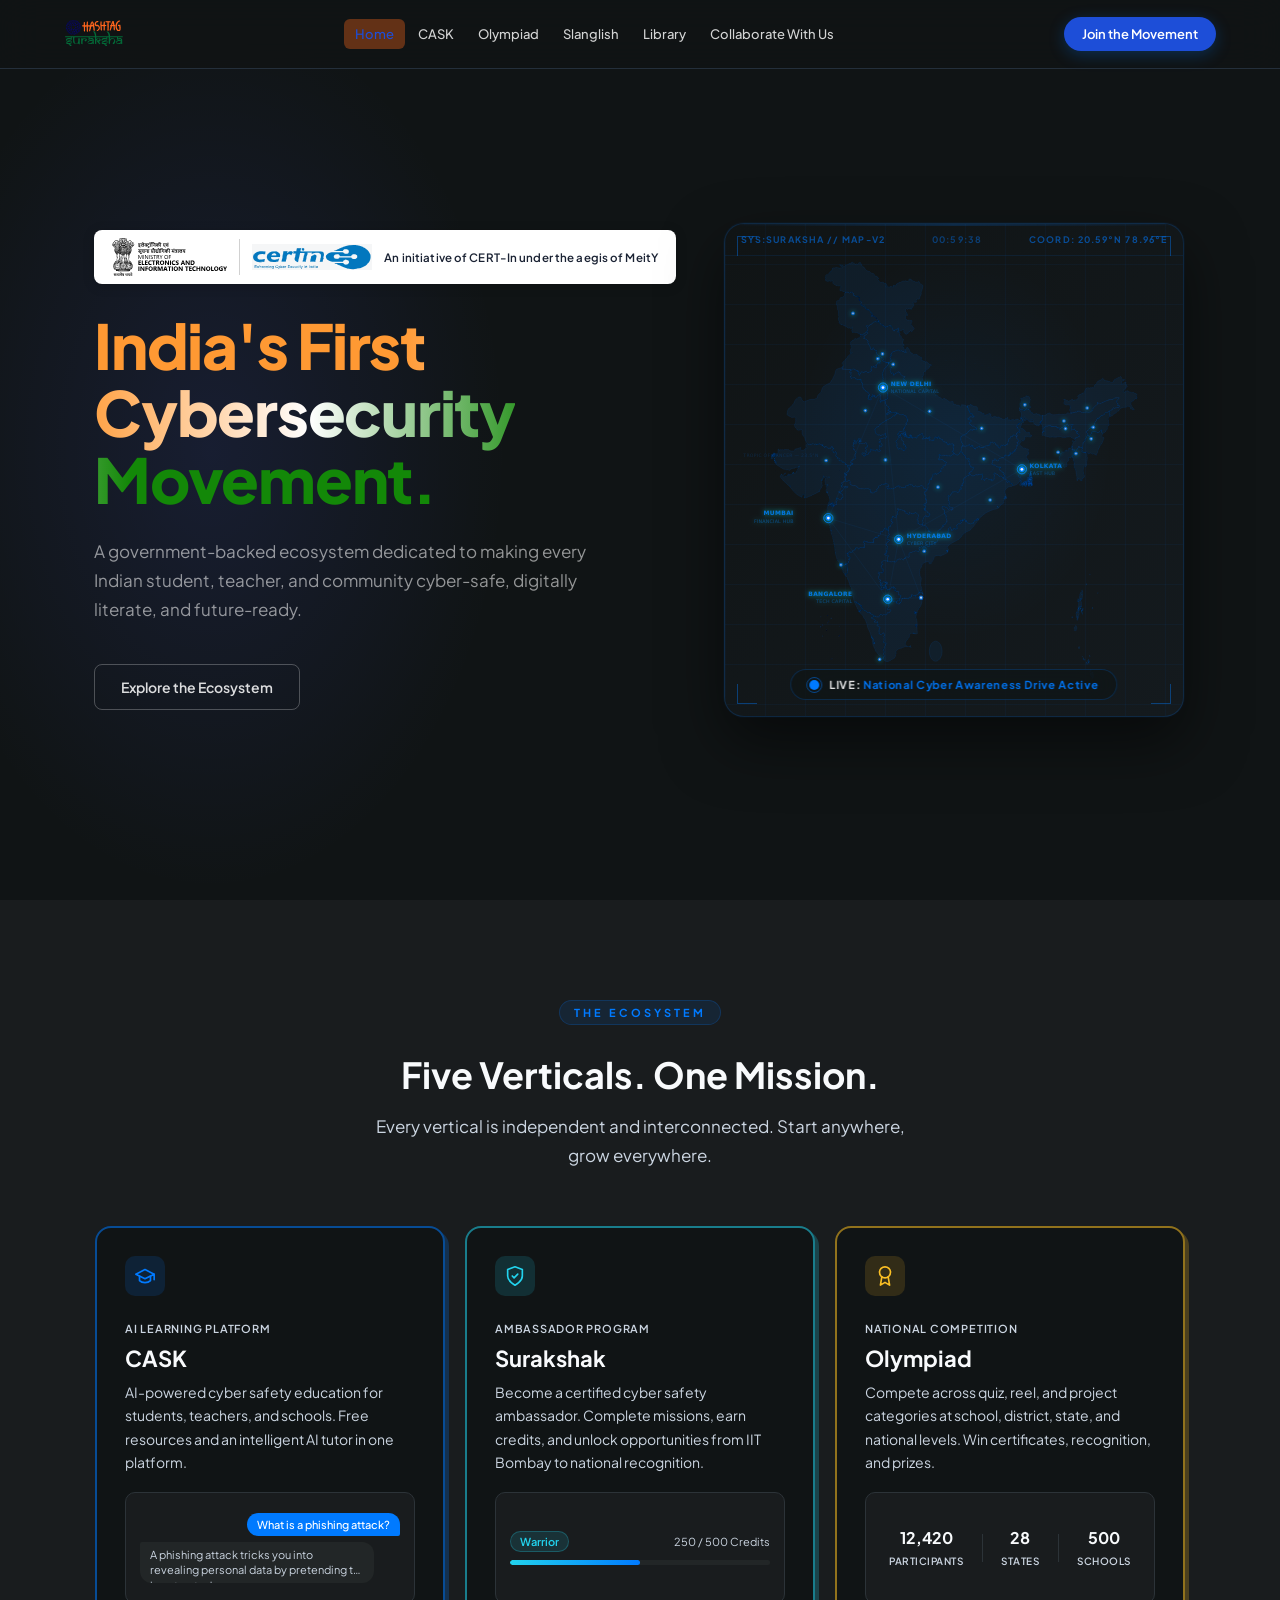
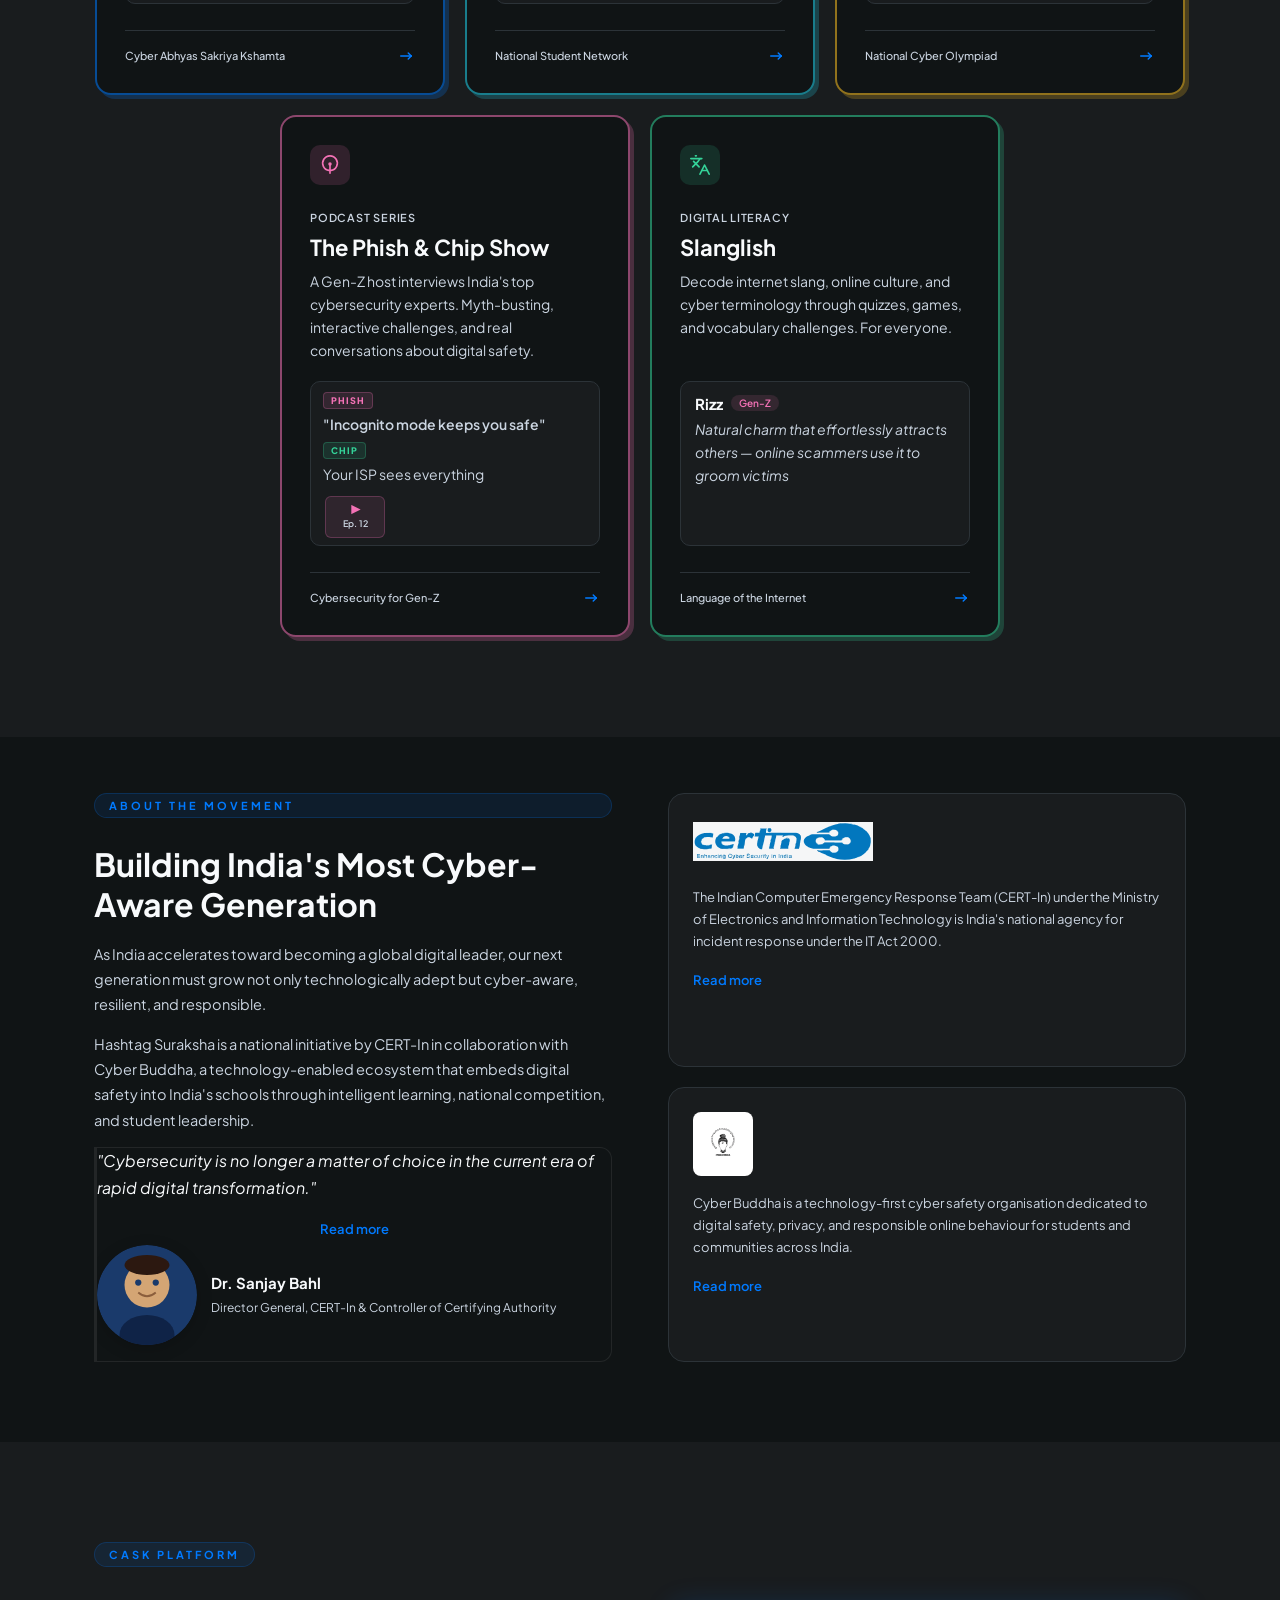
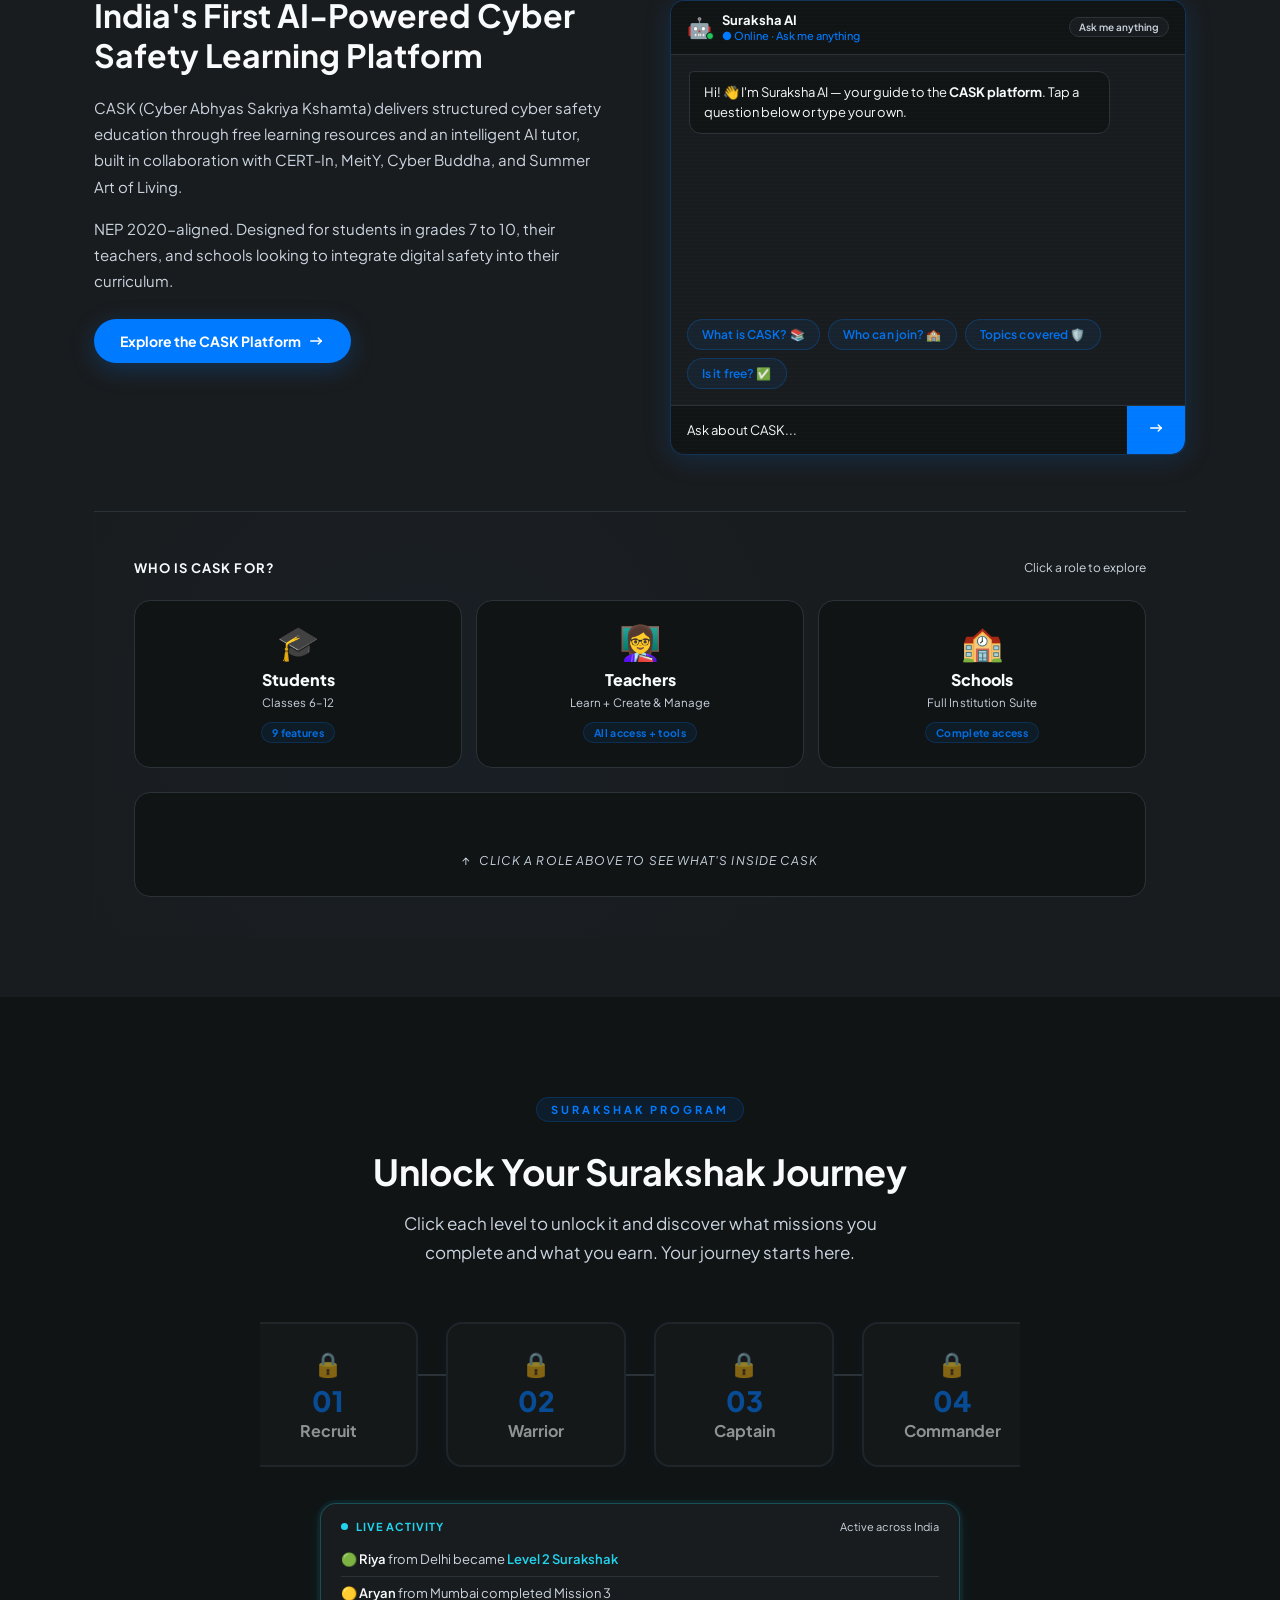
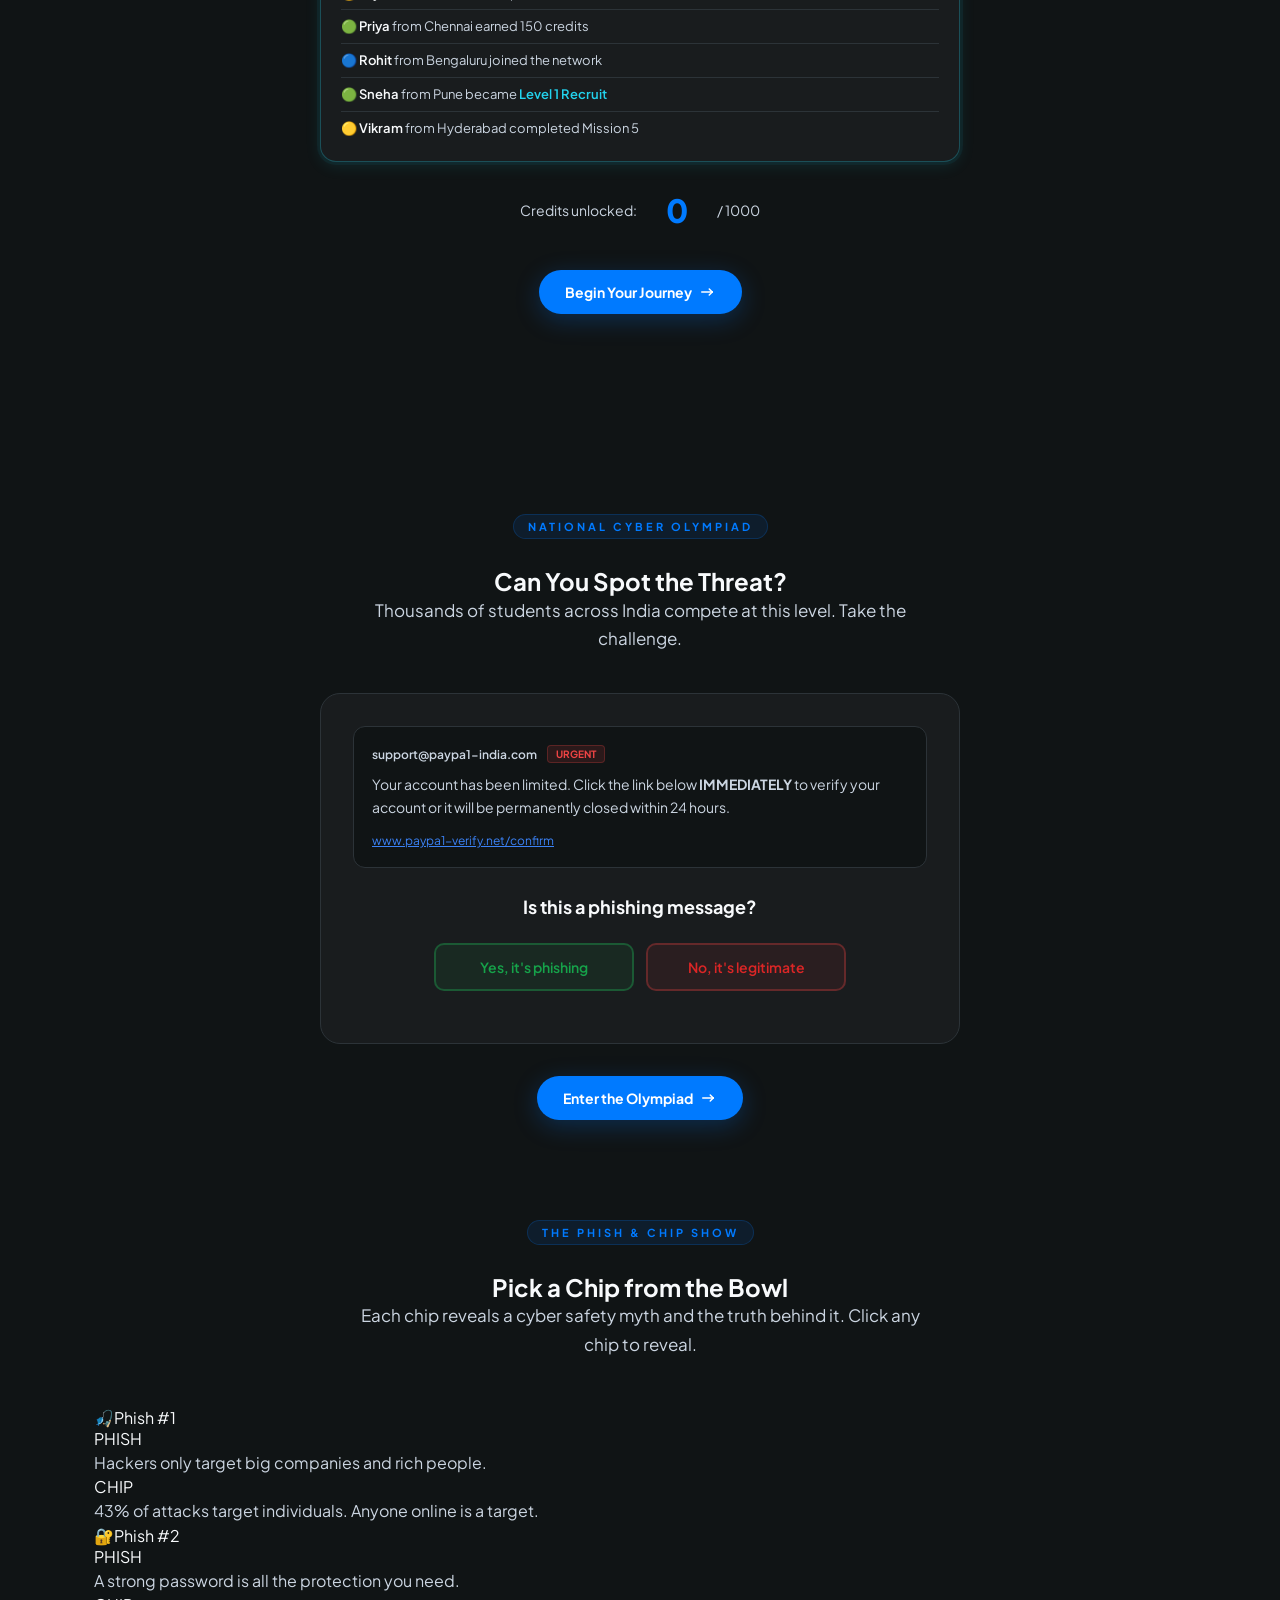
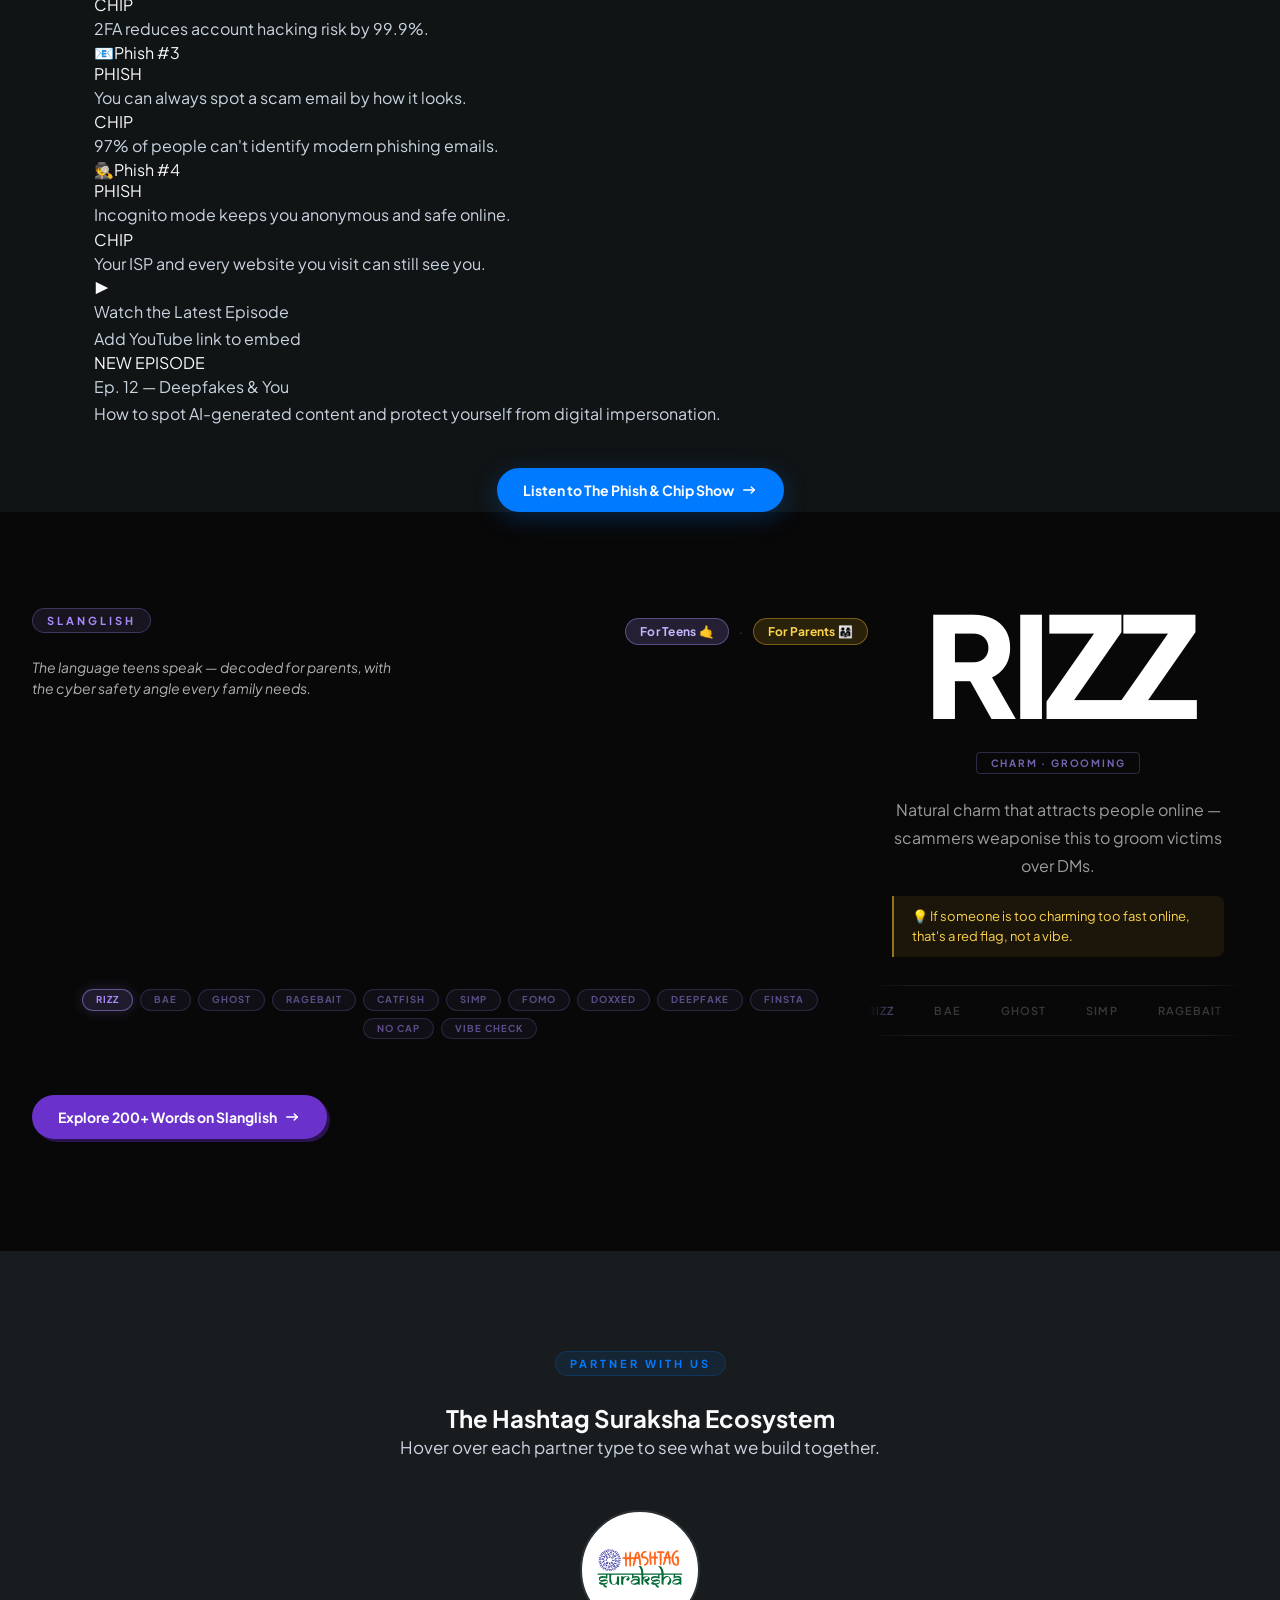
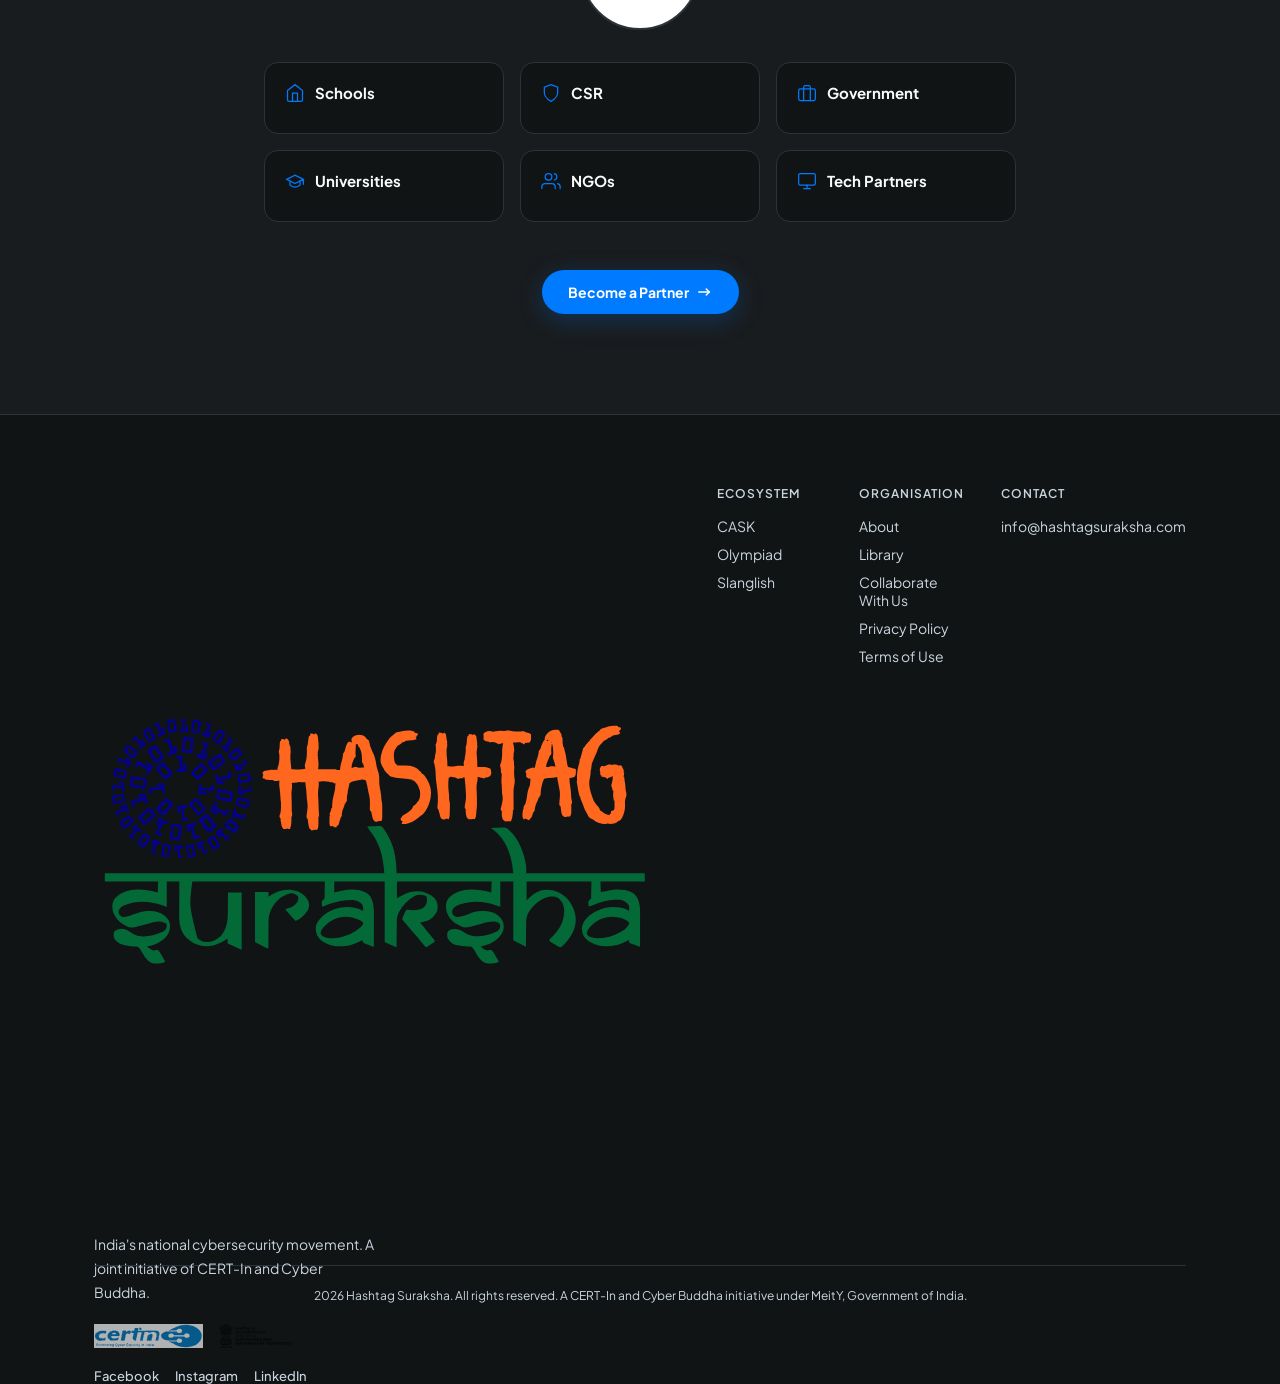
==== commit abeb94b0: "Refactor CSS and HTML for improved layout and accessibility; update arrow icons and button styles ac" ====
--- a/map-backup.html
+++ b/map-backup.html
@@ -359,7 +359,7 @@
           </div>
           <div class="card-footer-row">
             <span class="card-sublabel">Cyber Abhyas Sakriya Kshamta</span>
-            <span class="card-link-arrow">→</span>
+            <span class="card-link-arrow"></span>
           </div>
         </a>
 
@@ -381,7 +381,7 @@
           </div>
           <div class="card-footer-row">
             <span class="card-sublabel">National Student Network</span>
-            <span class="card-link-arrow">→</span>
+            <span class="card-link-arrow"></span>
           </div>
         </a>
 
@@ -412,7 +412,7 @@
           </div>
           <div class="card-footer-row">
             <span class="card-sublabel">National Cyber Olympiad</span>
-            <span class="card-link-arrow">→</span>
+            <span class="card-link-arrow"></span>
           </div>
         </a>
 
@@ -439,7 +439,7 @@
           </div>
           <div class="card-footer-row">
             <span class="card-sublabel">Cybersecurity for Gen-Z</span>
-            <span class="card-link-arrow">→</span>
+            <span class="card-link-arrow"></span>
           </div>
         </a>
 
@@ -480,7 +480,7 @@
           </div>
           <div class="card-footer-row">
             <span class="card-sublabel">Language of the Internet</span>
-            <span class="card-link-arrow">→</span>
+            <span class="card-link-arrow"></span>
           </div>
         </a>
 
@@ -553,7 +553,7 @@
           <h2>India's First AI-Powered Cyber Safety Learning Platform</h2>
           <p>CASK (Cyber Abhyas Sakriya Kshamta) delivers structured cyber safety education through free learning resources and an intelligent AI tutor, built in collaboration with CERT-In, MeitY, Cyber Buddha, and Summer Art of Living.</p>
           <p>NEP 2020-aligned. Designed for students in grades 7 to 10, their teachers, and schools looking to integrate digital safety into their curriculum.</p>
-          <a href="platform.html" class="btn-primary">Explore the CASK Platform →</a>
+          <a href="platform.html" class="btn-primary">Explore the CASK Platform <span class="icon-arrow-right" aria-hidden="true"></span></a>
         </div>
         <div class="cask-resources">
           <!-- Inline CASK AI Chatbot — full column -->
@@ -580,7 +580,7 @@
             </div>
             <div class="cask-input-row" id="caskInputRow">
               <input type="text" class="cask-chat-input" id="caskChatInput" placeholder="Ask about CASK..." onkeydown="if(event.key==='Enter')sendCaskMsg()" />
-              <button class="cask-chat-send" onclick="sendCaskMsg()">→</button>
+              <button class="cask-chat-send" onclick="sendCaskMsg()"> <span class="icon-arrow-right" aria-hidden="true"></span></button>
             </div>
           </div>
           <script>
@@ -615,7 +615,7 @@
                   msgs.appendChild(aDiv);
                   var ctaDiv = document.createElement('div');
                   ctaDiv.className = 'cask-msg ai-msg';
-                  ctaDiv.innerHTML = '<p style="font-size:12px;opacity:0.7;margin:0">🔗 <a href="platform.html" style="color:var(--primary)">Explore the full CASK Platform →</a></p>';
+                  ctaDiv.innerHTML = '<p style="font-size:12px;opacity:0.7;margin:0">🔗 <a href="platform.html" style="color:var(--primary)">Explore the full CASK Platform <span class="icon-arrow-right" aria-hidden="true"></span></a></p>';
                   msgs.appendChild(ctaDiv);
                   msgs.scrollTop = msgs.scrollHeight;
                 }, 700);
@@ -681,7 +681,7 @@
           <div class="csm-rcontent" id="csmRPanelS" style="display:none">
             <div class="csm-rcontent-hd">
               <span class="csm-rc-role">🎓 What students get</span>
-              <a href="platform.html" class="csm-rc-link">Open Platform →</a>
+              <a href="platform.html" class="csm-rc-link">Open Platform <span class="icon-arrow-right" aria-hidden="true"></span></a>
             </div>
             <div class="csm-feat-grid">
               <div class="csm-feat2">📖 Textbooks</div>
@@ -700,7 +700,7 @@
           <div class="csm-rcontent" id="csmRPanelT" style="display:none">
             <div class="csm-rcontent-hd">
               <span class="csm-rc-role">👩‍🏫 What teachers get</span>
-              <a href="platform.html" class="csm-rc-link">Open Platform →</a>
+              <a href="platform.html" class="csm-rc-link">Open Platform <span class="icon-arrow-right" aria-hidden="true"></span></a>
             </div>
             <div class="csm-two-col">
               <div class="csm-tcol">
@@ -729,7 +729,7 @@
           <div class="csm-rcontent" id="csmRPanelSch" style="display:none">
             <div class="csm-rcontent-hd">
               <span class="csm-rc-role">🏫 What schools get</span>
-              <a href="platform.html" class="csm-rc-link">Open Platform →</a>
+              <a href="platform.html" class="csm-rc-link">Open Platform <span class="icon-arrow-right" aria-hidden="true"></span></a>
             </div>
             <div class="csm-two-col">
               <div class="csm-tcol">
@@ -841,7 +841,7 @@
           <span>/ 1000</span>
         </div>
         <div class="center" style="margin-top:40px">
-          <a href="surakshak.html" class="btn-primary">Begin Your Journey →</a>
+          <a href="surakshak.html" class="btn-primary">Begin Your Journey <span class="icon-arrow-right" aria-hidden="true"></span></a>
         </div>
       </div>
     </div>
@@ -875,7 +875,7 @@
           <div class="quiz-feedback" id="quizFeedback"></div>
         </div>
         <div class="center" style="margin-top:32px">
-          <a href="olympiad.html" class="btn-primary">Enter the Olympiad →</a>
+          <a href="olympiad.html" class="btn-primary">Enter the Olympiad <span class="icon-arrow-right" aria-hidden="true"></span></a>
         </div>
       </div>
     </div>
@@ -944,7 +944,7 @@
         </div>
       </div>
       <div class="center" style="margin-top:40px">
-        <a href="phishnchip.html" class="btn-primary">Listen to The Phish &amp; Chip Show →</a>
+        <a href="phishnchip.html" class="btn-primary">Listen to The Phish &amp; Chip Show <span class="icon-arrow-right" aria-hidden="true"></span></a>
       </div>
     </div>
   </section>
@@ -996,7 +996,7 @@
       </div>
       <!-- CTA -->
       <div class="slang-sp-cta">
-        <a href="https://slanglish.cyberbuddhas.com" target="_blank" rel="noopener" class="btn-primary slang-cta-btn">Explore 200+ Words on Slanglish →</a>
+        <a href="https://slanglish.cyberbuddhas.com" target="_blank" rel="noopener" class="btn-primary slang-cta-btn">Explore 200+ Words on Slanglish <span class="icon-arrow-right" aria-hidden="true"></span></a>
       </div>
     </div>
   </section>
@@ -1059,7 +1059,7 @@
         </div>
       </div>
       <div class="center" style="margin-top:48px">
-        <a href="sponsor.html" class="btn-primary">Become a Partner →</a>
+        <a href="sponsor.html" class="btn-primary">Become a Partner <span class="icon-arrow-right" aria-hidden="true"></span></a>
       </div>
     </div>
   </section>
@@ -1460,7 +1460,7 @@
             setTimeout(function() {
               const cta = document.createElement('div');
               cta.className = 'cask-msg ai-msg';
-              cta.innerHTML = '<p style="font-size:12px;opacity:0.7;margin:0">🔗 <a href="platform.html" style="color:var(--primary)">Explore the full CASK Platform →</a></p>';
+              cta.innerHTML = '<p style="font-size:12px;opacity:0.7;margin:0">🔗 <a href="platform.html" style="color:var(--primary)">Explore the full CASK Platform <span class="icon-arrow-right" aria-hidden="true"></span></a></p>';
               msgs.appendChild(cta);
               msgs.scrollTop = msgs.scrollHeight;
             }, 400);
--- a/global.css
+++ b/global.css
@@ -86,7 +86,7 @@
   margin: 0 auto;
   padding: 0 24px;
 }
-
+
 .center { text-align: center; }
 
 /* ── CURSOR GLOW (global) ────────────────────────────────────── */
@@ -107,7 +107,7 @@
   background: radial-gradient(circle, rgba(212,90,0,0.05) 0%, rgba(0,95,138,0.03) 40%, transparent 70%);
   mix-blend-mode: multiply;
 }
-
+
 /* ── NAV ─────────────────────────────────────────────────────── */
 .nav {
   position: fixed !important;
@@ -142,7 +142,7 @@
 [data-theme="light"] .nav.scrolled .nav-links li a {
   color: rgba(255,255,255,0.82) !important;
 }
-
+
 .nav-inner {
   max-width: 1300px;
   margin: 0 auto;
@@ -781,3 +781,99 @@
   .stat-item { padding: 0 16px; }
   .footer-links { grid-template-columns: 1fr !important; }
 }
+
+/* Shared Tabler arrow icons (mask so currentColor works) */
+.icon-arrow-down,
+.nav-dropdown-arrow,
+.faq-arrow {
+  display: inline-block;
+  width: 16px;
+  height: 16px;
+  flex-shrink: 0;
+  vertical-align: -0.2em;
+  font-size: 0;
+  line-height: 0;
+  color: inherit;
+  background-color: currentColor;
+  -webkit-mask-image: url("data:image/svg+xml,%3Csvg xmlns='http://www.w3.org/2000/svg' width='24' height='24' viewBox='0 0 24 24' fill='none' stroke='black' stroke-width='2' stroke-linecap='round' stroke-linejoin='round'%3E%3Cpath stroke='none' d='M0 0h24v24H0z' fill='none'/%3E%3Cpath d='M6 9l6 6l6 -6'/%3E%3C/svg%3E");
+  mask-image: url("data:image/svg+xml,%3Csvg xmlns='http://www.w3.org/2000/svg' width='24' height='24' viewBox='0 0 24 24' fill='none' stroke='black' stroke-width='2' stroke-linecap='round' stroke-linejoin='round'%3E%3Cpath stroke='none' d='M0 0h24v24H0z' fill='none'/%3E%3Cpath d='M6 9l6 6l6 -6'/%3E%3C/svg%3E");
+  -webkit-mask-size: contain;
+  mask-size: contain;
+  -webkit-mask-repeat: no-repeat;
+  mask-repeat: no-repeat;
+  -webkit-mask-position: center;
+  mask-position: center;
+}
+
+.icon-arrow-right,
+.card-link-arrow,
+.fyt-std-arrow,
+.fyt-uarrow,
+.transform-arrow {
+  display: inline-block;
+  width: 18px;
+  height: 18px;
+  flex-shrink: 0;
+  vertical-align: -0.25em;
+  font-size: 0;
+  line-height: 0;
+  color: inherit;
+  background-color: currentColor;
+  -webkit-mask-image: url("data:image/svg+xml,%3Csvg xmlns='http://www.w3.org/2000/svg' width='24' height='24' viewBox='0 0 24 24' fill='none' stroke='black' stroke-width='2' stroke-linecap='round' stroke-linejoin='round'%3E%3Cpath stroke='none' d='M0 0h24v24H0z' fill='none'/%3E%3Cpath d='M5 12l14 0'/%3E%3Cpath d='M15 16l4 -4'/%3E%3Cpath d='M15 8l4 4'/%3E%3C/svg%3E");
+  mask-image: url("data:image/svg+xml,%3Csvg xmlns='http://www.w3.org/2000/svg' width='24' height='24' viewBox='0 0 24 24' fill='none' stroke='black' stroke-width='2' stroke-linecap='round' stroke-linejoin='round'%3E%3Cpath stroke='none' d='M0 0h24v24H0z' fill='none'/%3E%3Cpath d='M5 12l14 0'/%3E%3Cpath d='M15 16l4 -4'/%3E%3Cpath d='M15 8l4 4'/%3E%3C/svg%3E");
+  -webkit-mask-size: contain;
+  mask-size: contain;
+  -webkit-mask-repeat: no-repeat;
+  mask-repeat: no-repeat;
+  -webkit-mask-position: center;
+  mask-position: center;
+}
+
+.nav-dropdown-arrow {
+  width: 14px;
+  height: 14px;
+  margin-left: 0;
+  transition: transform 0.2s ease;
+}
+
+.icon-arrow-down {
+  margin-left: 0.15em;
+}
+
+.icon-arrow-right {
+  margin-left: 0.2em;
+}
+
+.faq-arrow {
+  width: 18px;
+  height: 18px;
+  margin-left: 0;
+}
+
+.card-link-arrow {
+  width: 18px;
+  height: 18px;
+  margin-left: 0;
+  color: var(--primary);
+}
+
+.fyt-std-arrow {
+  width: 1.2rem;
+  height: 1.2rem;
+  margin-left: 0;
+}
+
+.fyt-uarrow {
+  width: 20px;
+  height: 20px;
+  margin-left: 0;
+}
+
+.transform-arrow {
+  margin-left: 0;
+}
+
+.nav-dropdown:hover .nav-dropdown-arrow,
+.nav-dropdown:focus-within .nav-dropdown-arrow {
+  transform: rotate(180deg);
+}
--- a/home.css
+++ b/home.css
@@ -187,7 +187,7 @@
 }
 
 .nav-cta:hover { opacity: 0.85; }
-
+
 .hamburger {
   display: none;
   background: none;
@@ -284,7 +284,7 @@
   opacity: 1;
   transform: none;
 }
-
+
 /* ── FONT OVERRIDE ────────────────────────────────────────────── */
 body, h1, h2, h3, h4, h5, p, a, span, button, input, li {
   font-family: 'Plus Jakarta Sans', system-ui, sans-serif !important;
@@ -1516,7 +1516,6 @@
 }
 
 .card-link-arrow {
-  font-size: 16px;
   color: var(--primary);
   transition: transform 0.2s;
 }
